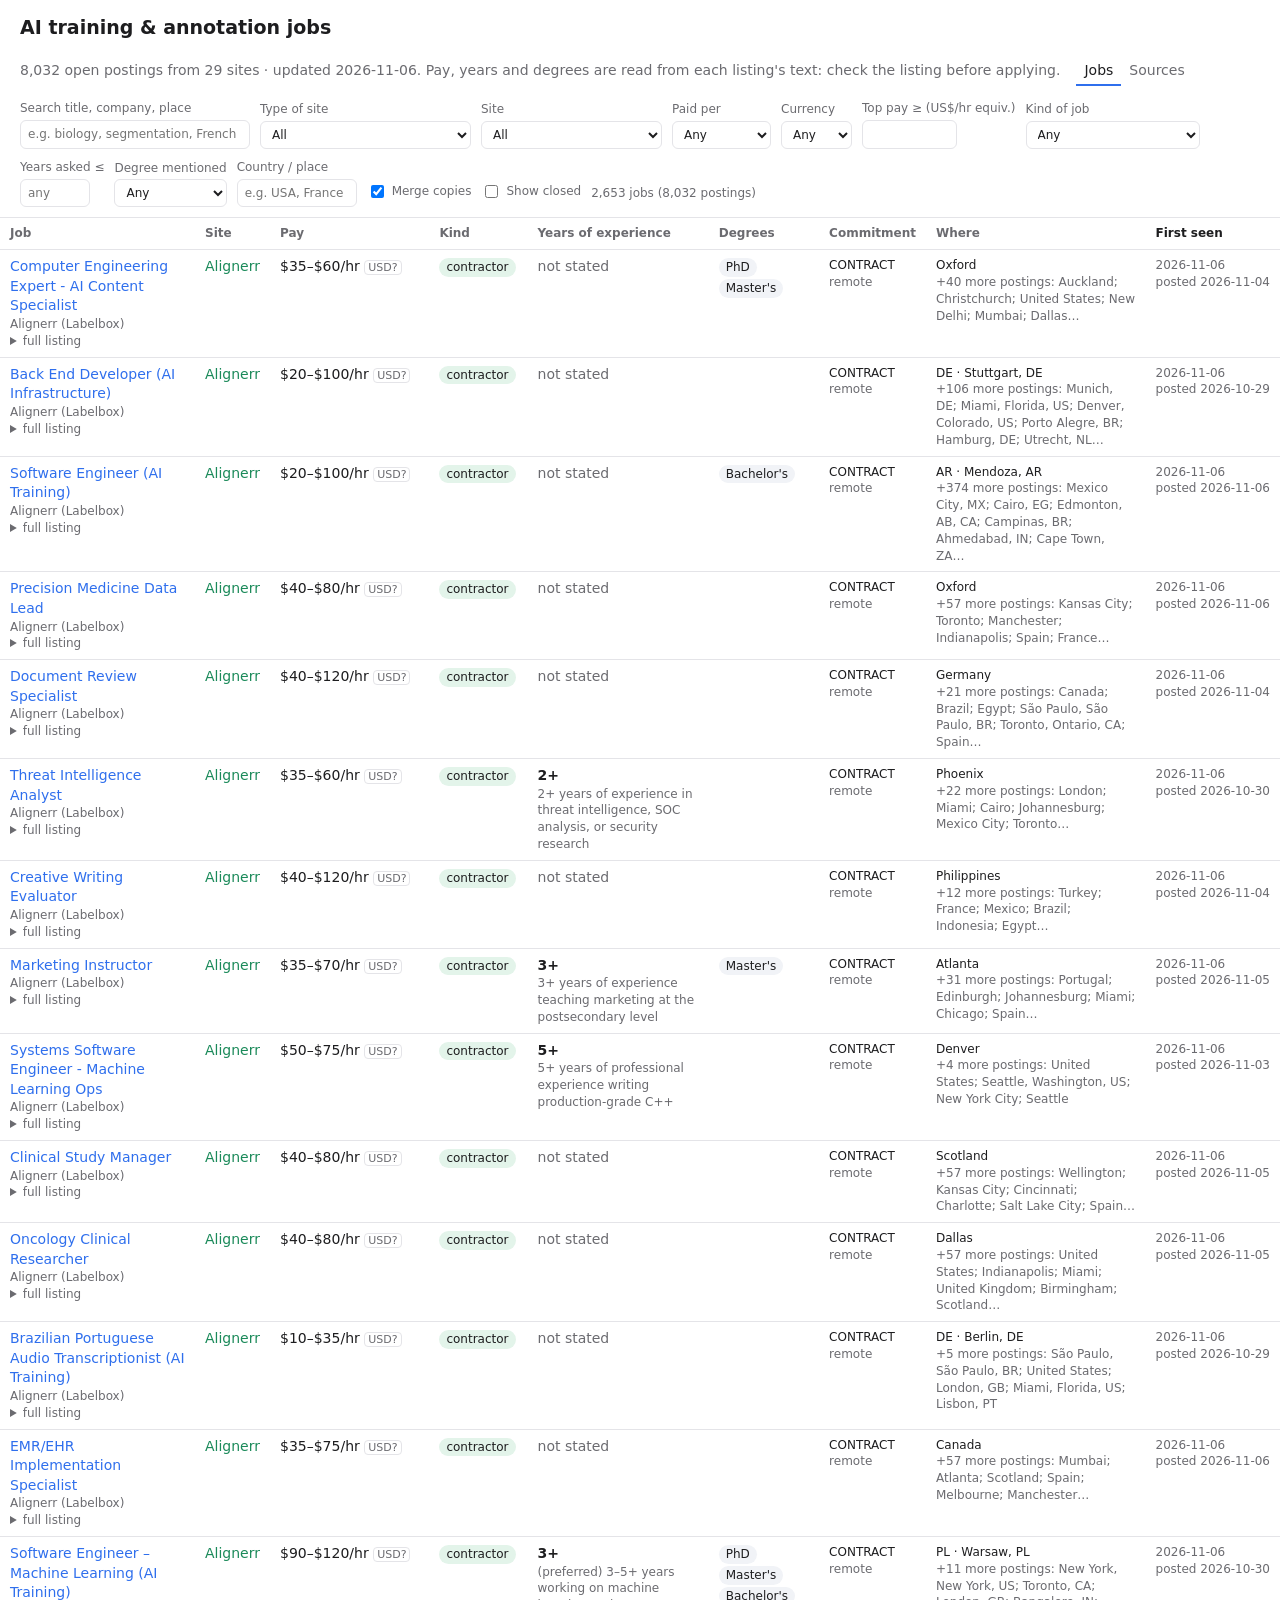
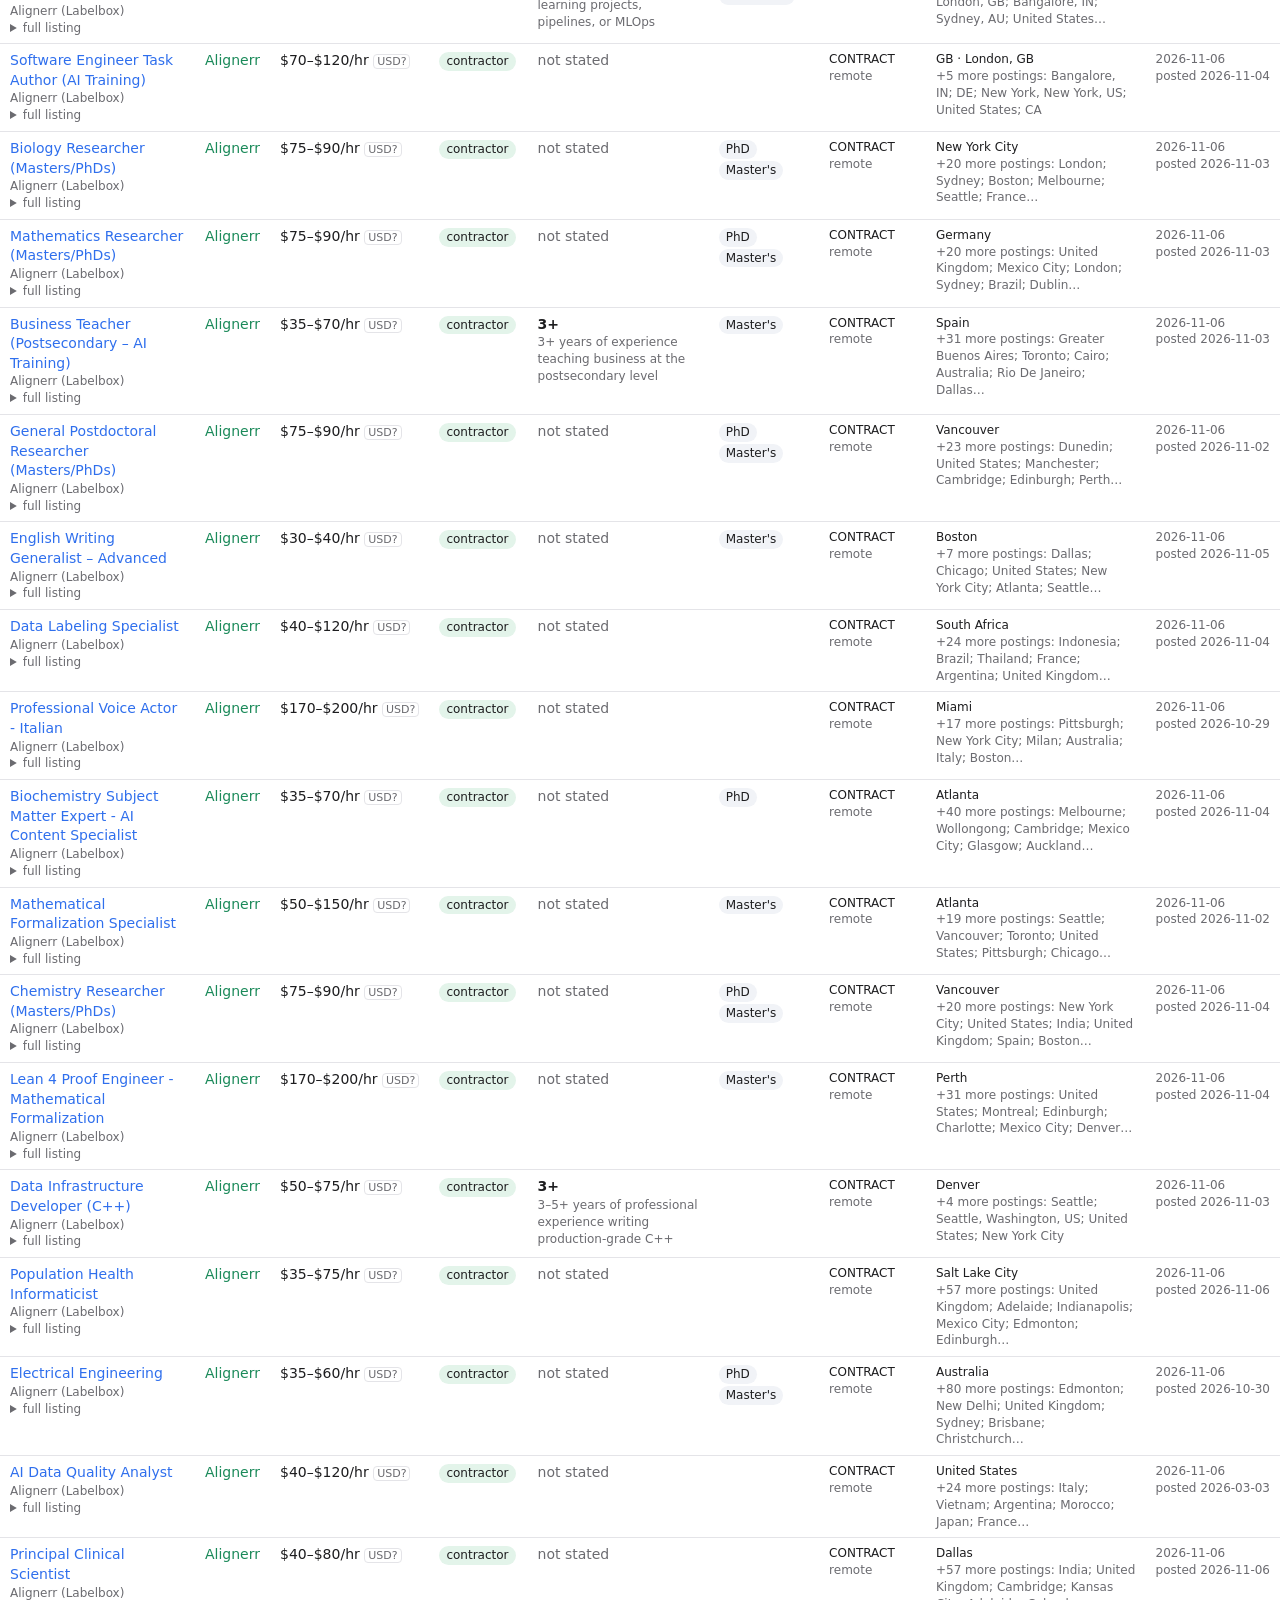
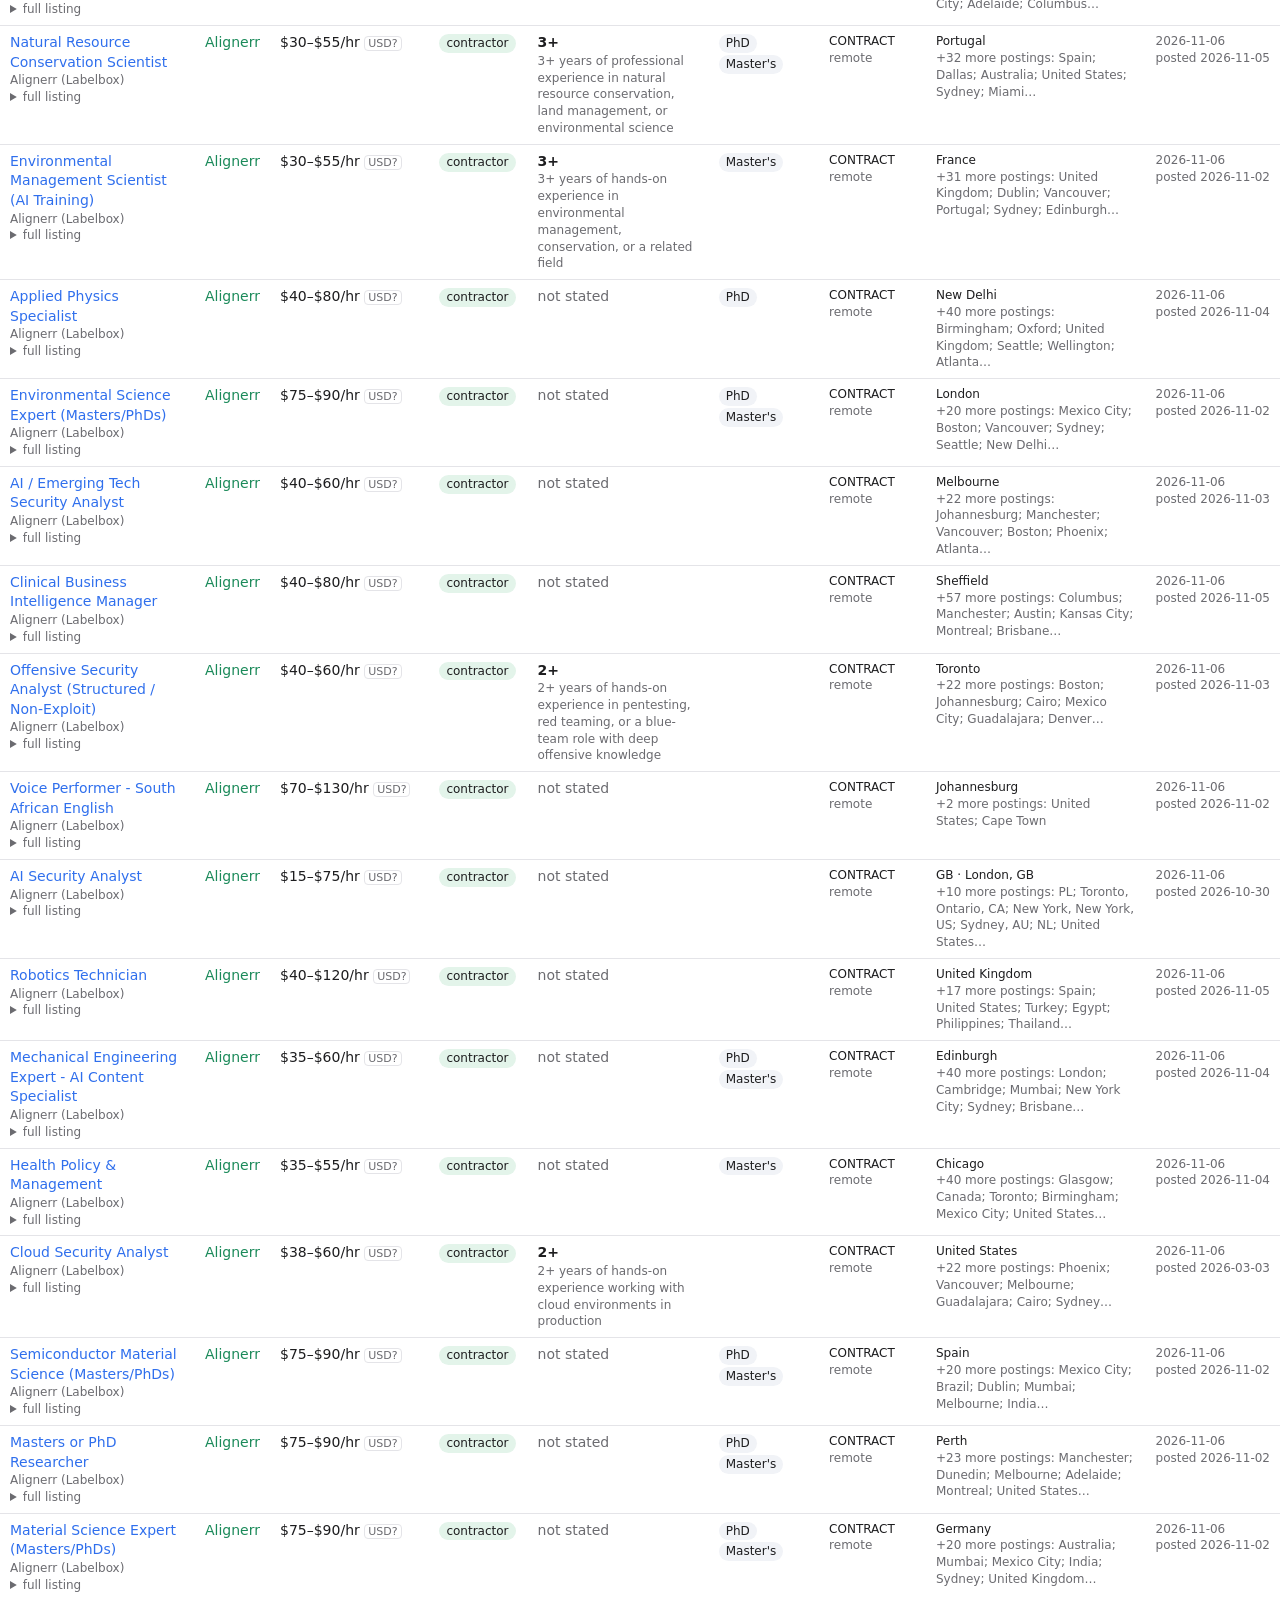
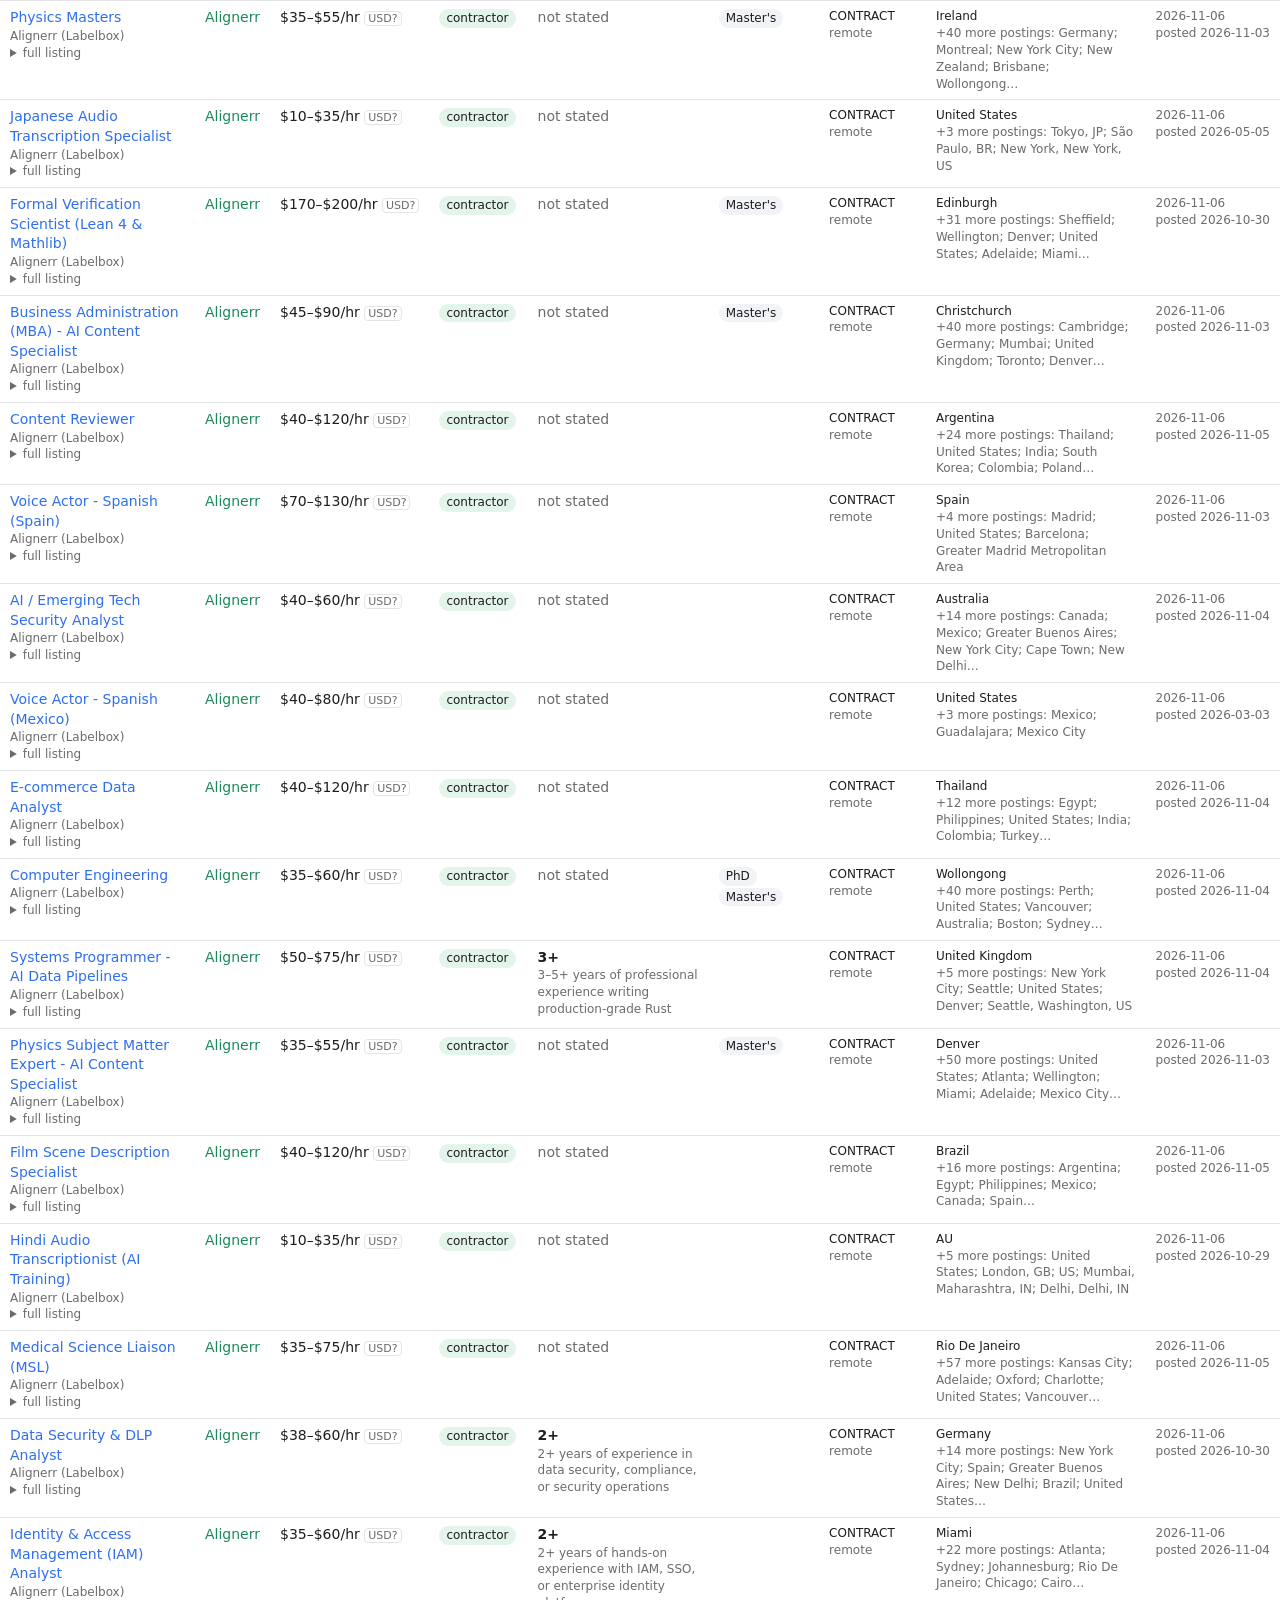
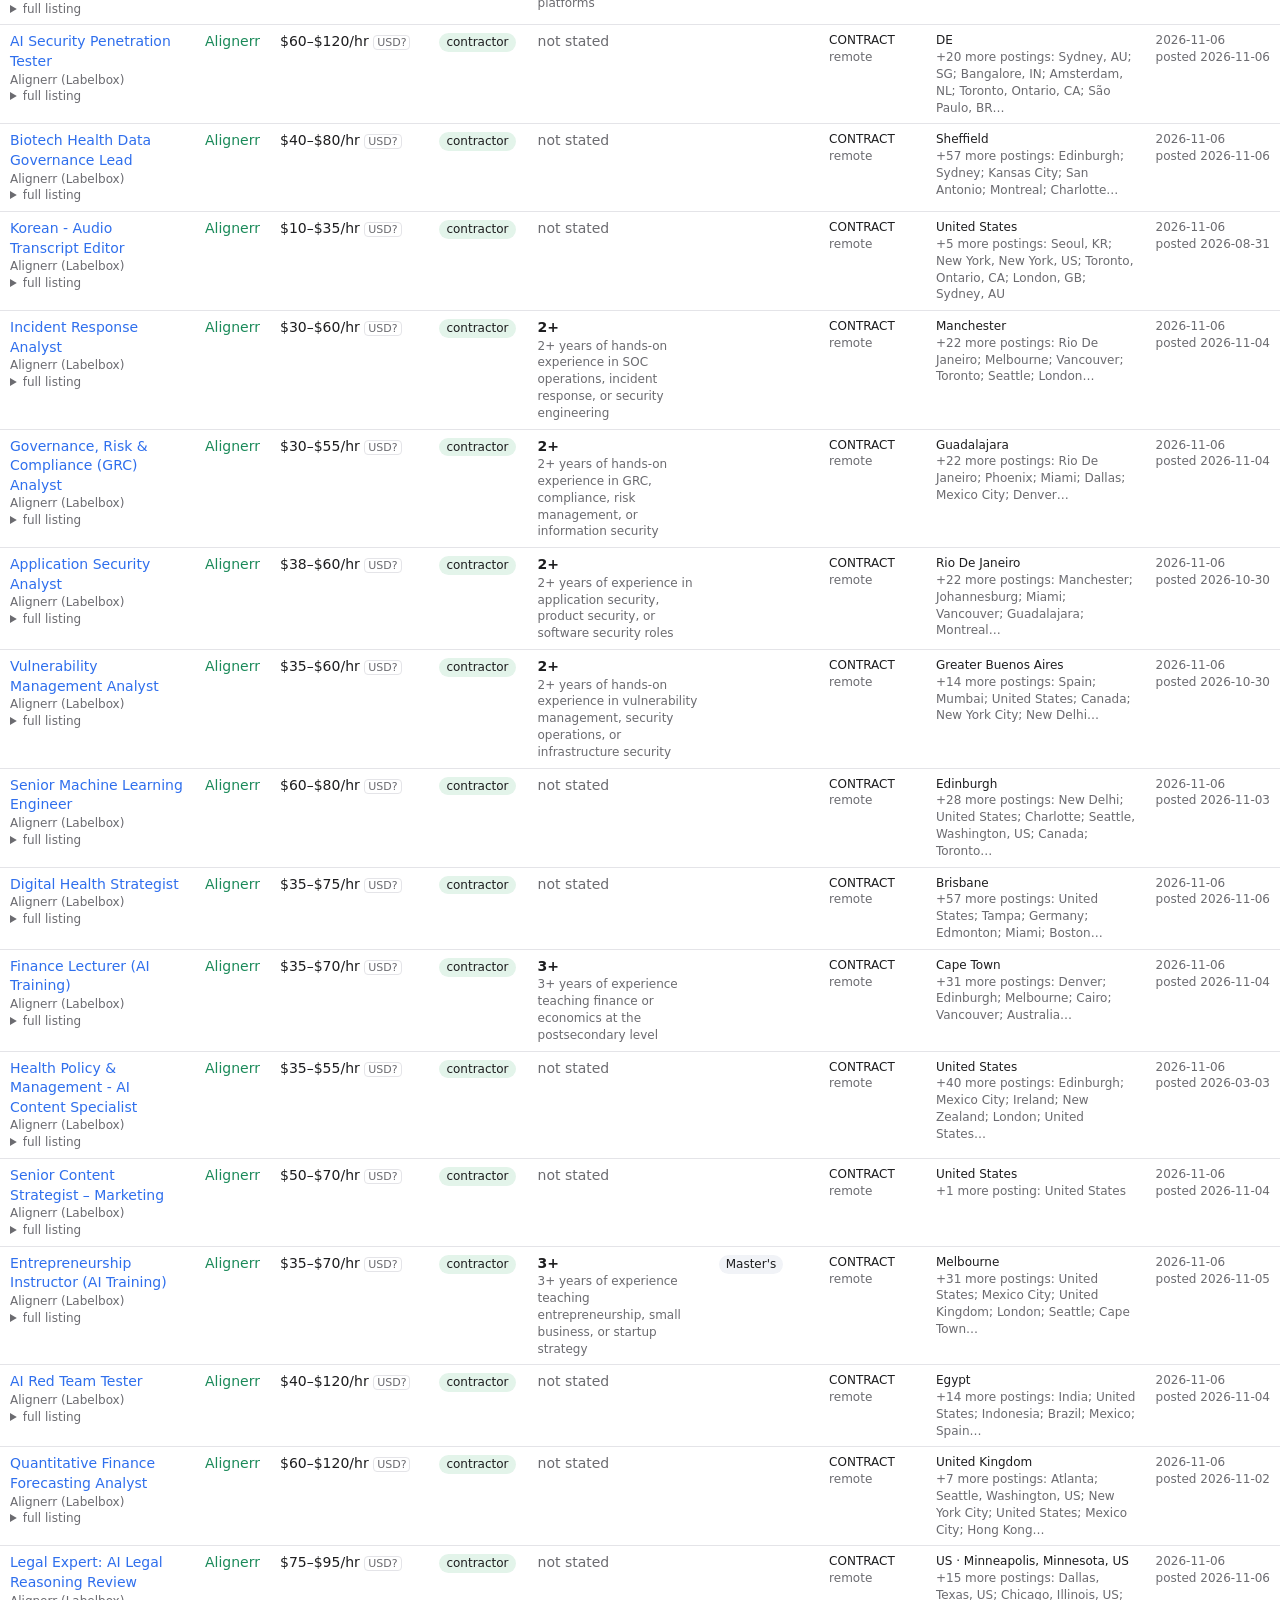
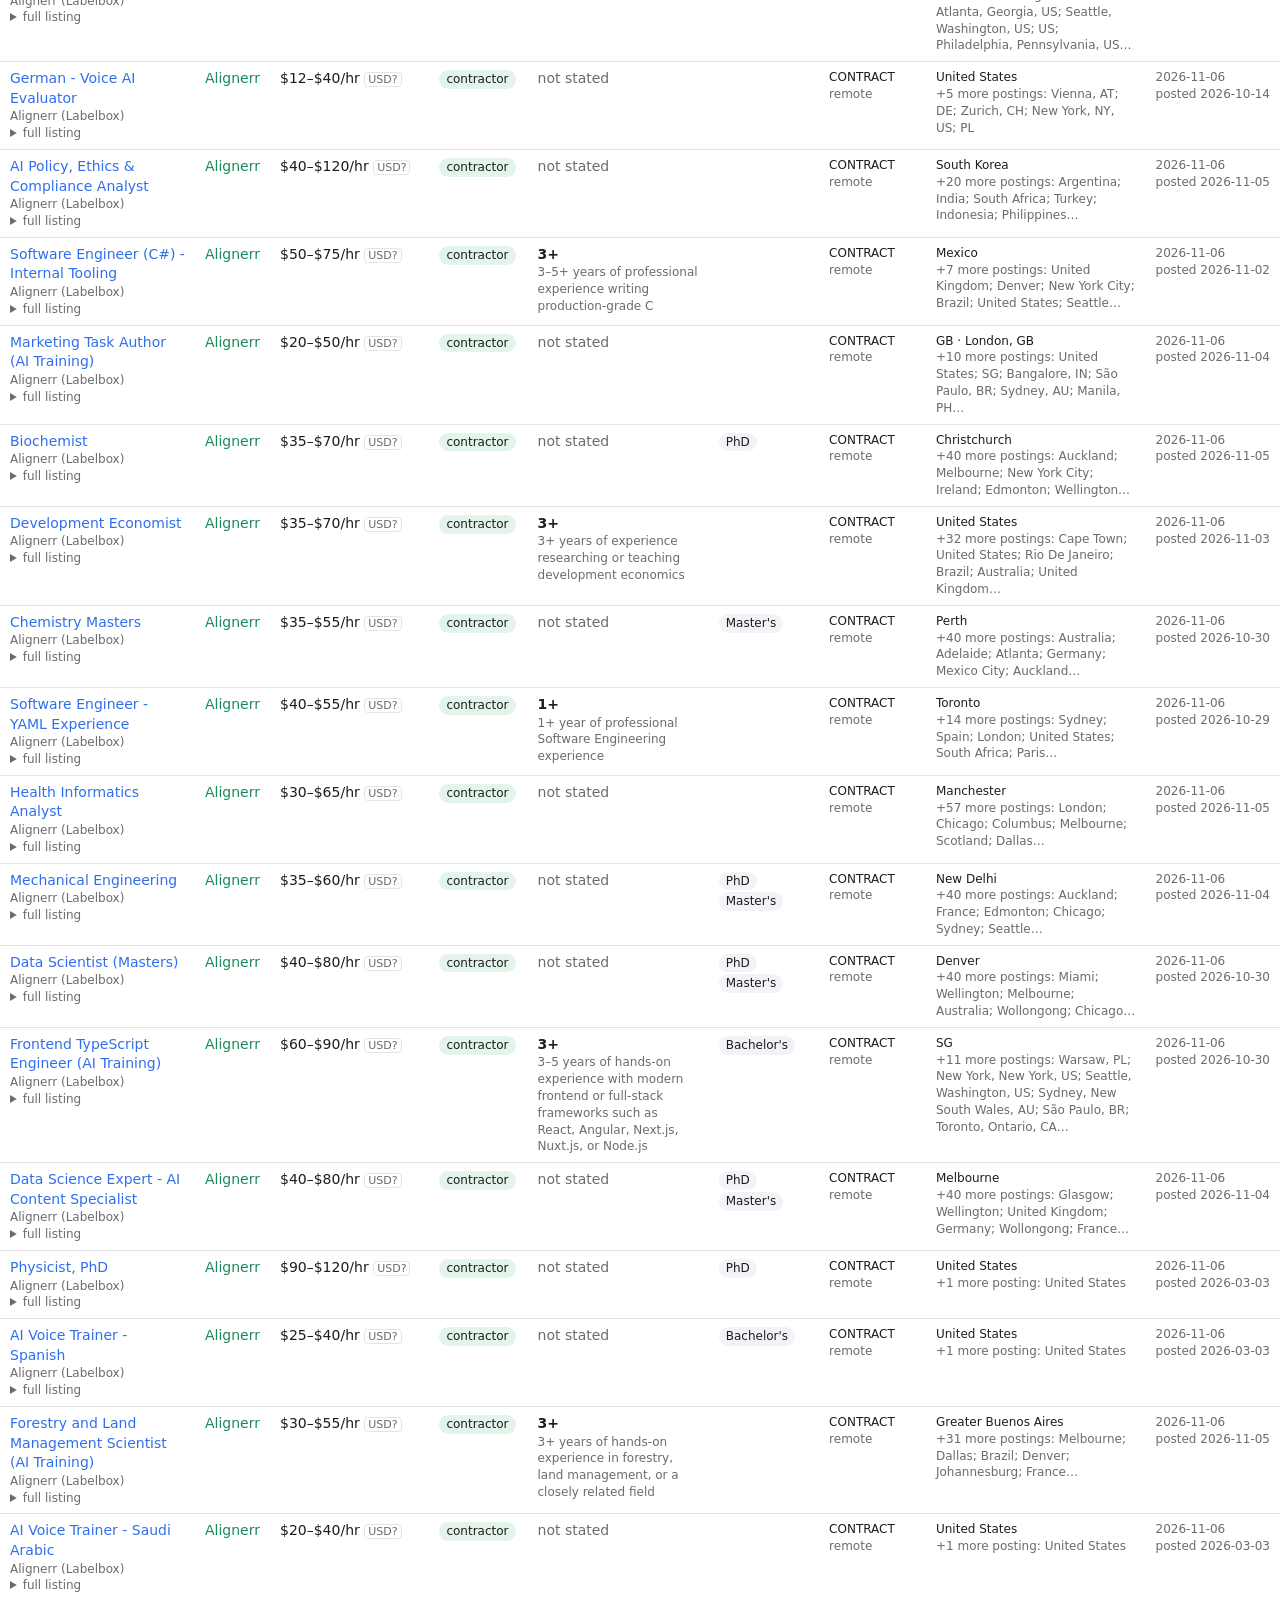
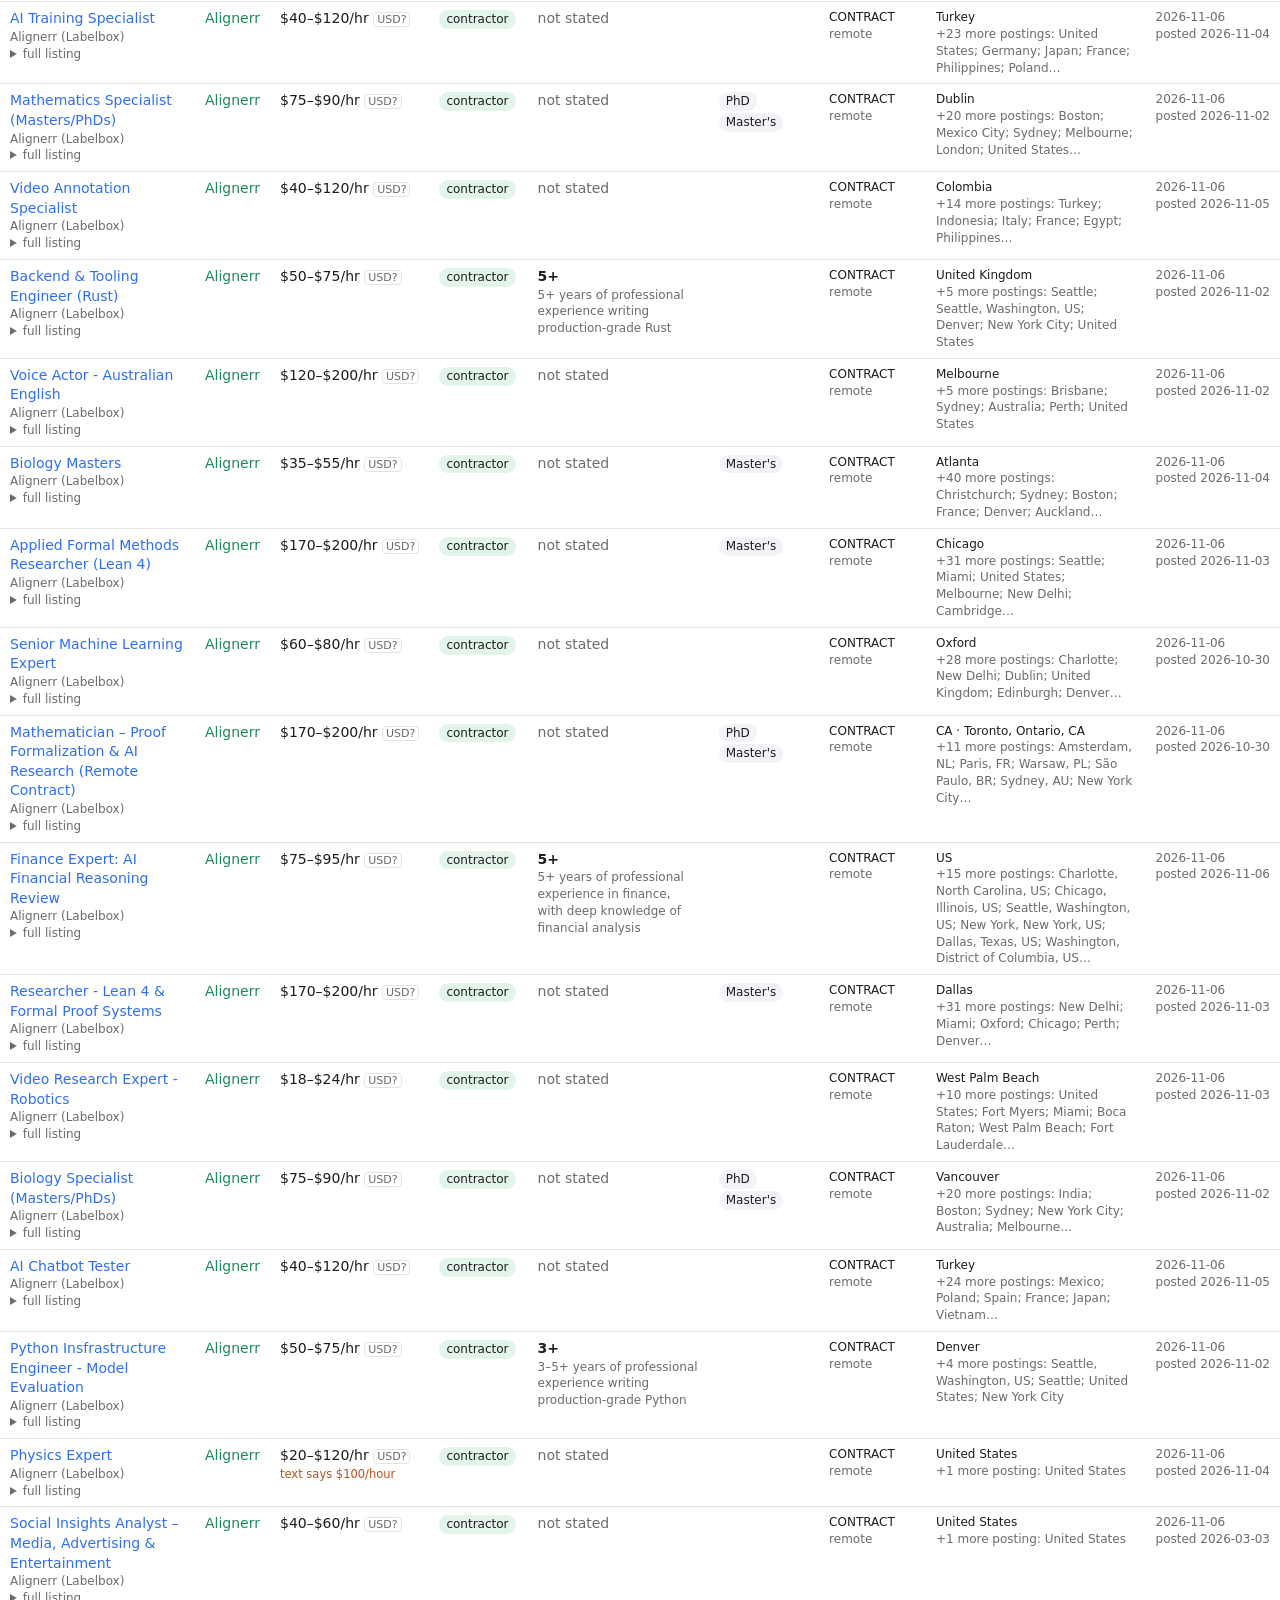
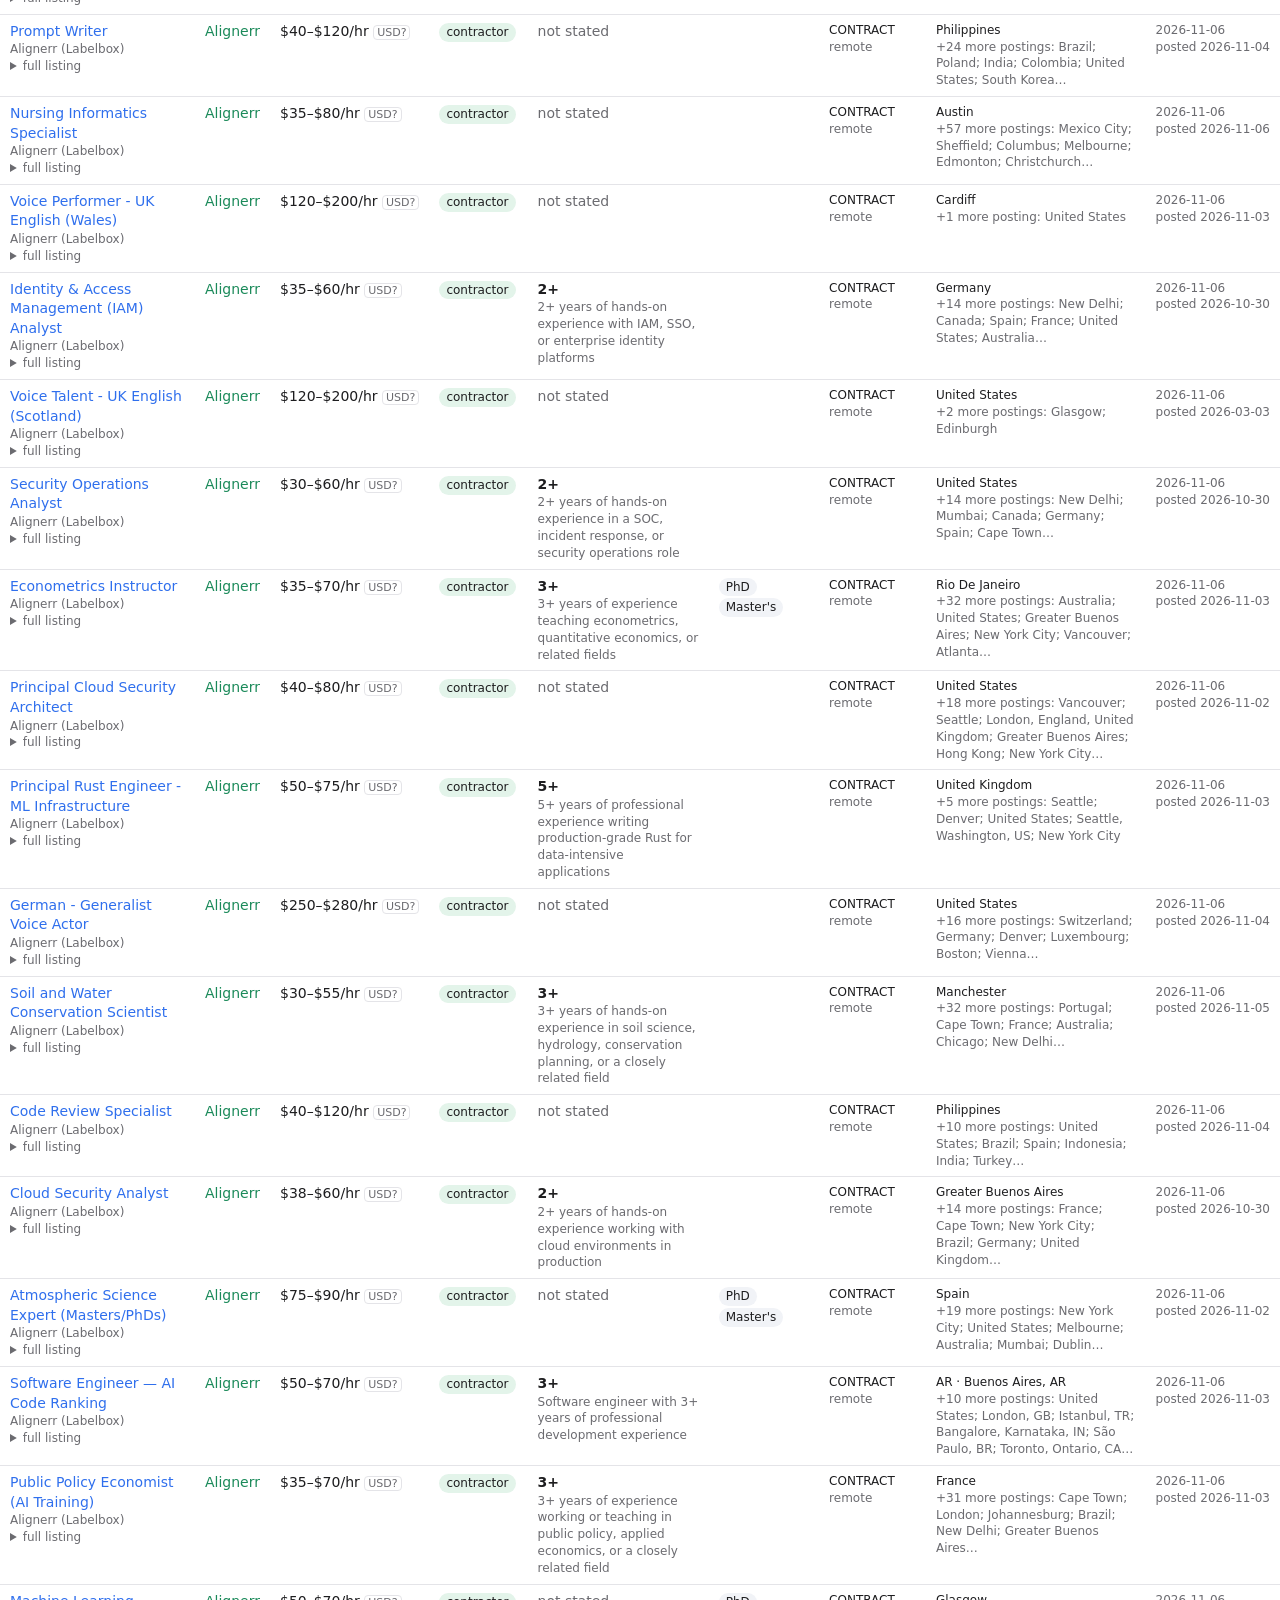
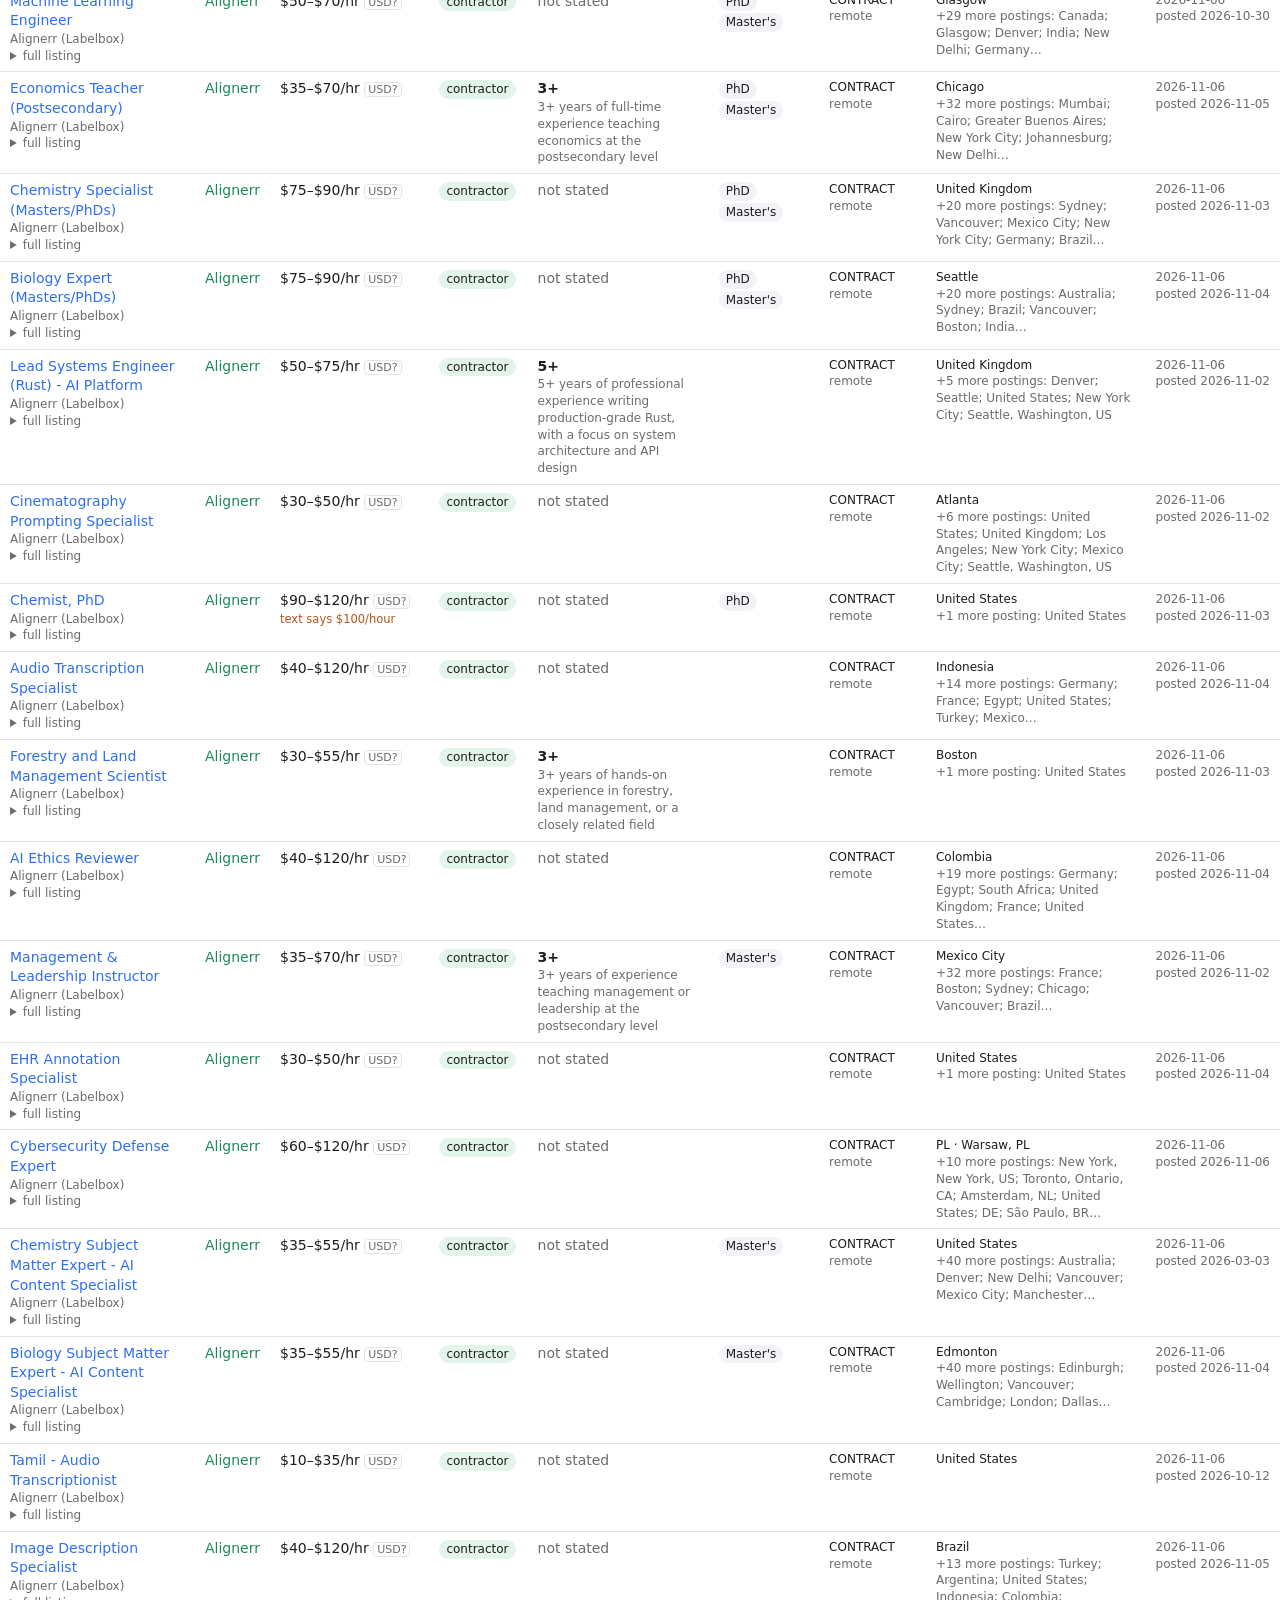
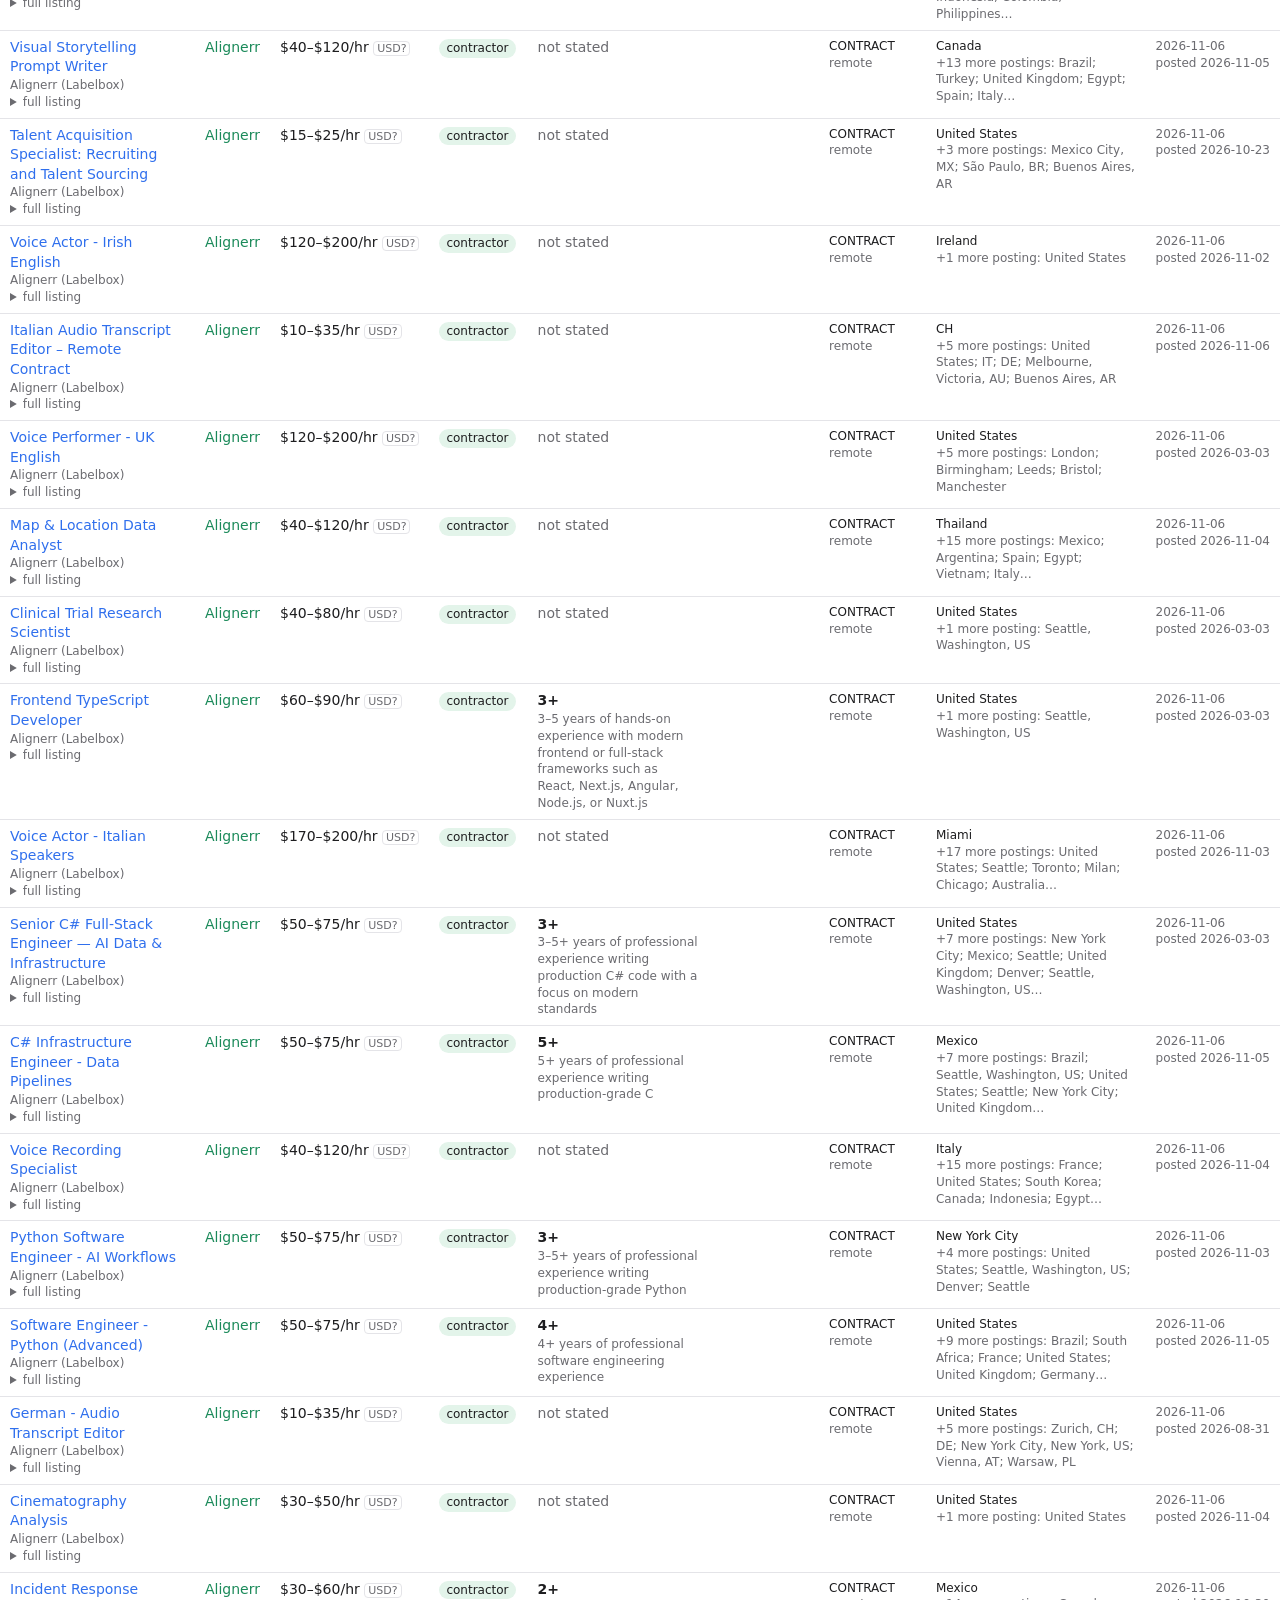
==== data/index.html @ 359f5d66 "Read pay ranges, currency and kind of job from listing text; re-read stored listings without fetchin" ====
<!doctype html>
<html lang="en"><head><meta charset="utf-8"><meta name="viewport" content="width=device-width,initial-scale=1">
<title>AI training &amp; annotation jobs</title>
<style>
:root{--bg:#fff;--fg:#1d1d1f;--mut:#6b6b70;--line:#e4e4e8;--acc:#2f6fed;--chip:#f1f3f7;--warn:#b5541b}
@media (prefers-color-scheme:dark){:root{--bg:#141416;--fg:#ececf0;--mut:#9a9aa3;--line:#2c2c31;--acc:#7aa2ff;--chip:#222227;--warn:#f0a070}}
*{box-sizing:border-box}body{margin:0;font:14px/1.4 system-ui,sans-serif;background:var(--bg);color:var(--fg)}
header{padding:14px 20px 6px;display:flex;gap:16px;align-items:baseline;flex-wrap:wrap}h1{font-size:19px;margin:0}.mut{color:var(--mut)}
nav button{font:inherit;border:0;background:none;color:var(--mut);padding:4px 8px;cursor:pointer;border-bottom:2px solid transparent}
nav button.on{color:var(--fg);border-color:var(--acc)}
.bar{display:flex;flex-wrap:wrap;gap:10px;padding:8px 20px 10px;border-bottom:1px solid var(--line);position:sticky;top:0;background:var(--bg);z-index:2;align-items:flex-end}
.bar label{display:flex;flex-direction:column;font-size:12px;color:var(--mut);gap:3px}
.bar label.ck{flex-direction:row;align-items:center;gap:5px;padding-bottom:6px}
input,select{font:inherit;padding:5px 7px;border:1px solid var(--line);border-radius:6px;background:var(--bg);color:var(--fg)}
#q{width:230px}table{border-collapse:collapse;width:100%}
th,td{padding:7px 10px;border-bottom:1px solid var(--line);text-align:left;vertical-align:top}
th{position:sticky;top:var(--barh,64px);background:var(--bg);cursor:pointer;user-select:none;font-size:12px;color:var(--mut);white-space:nowrap;z-index:1}
th.on{color:var(--fg)}td.num{white-space:nowrap;font-variant-numeric:tabular-nums}
a{color:var(--acc);text-decoration:none}a:hover{text-decoration:underline}
.chip{display:inline-block;background:var(--chip);border-radius:10px;padding:1px 7px;font-size:12px;margin:1px 2px 1px 0}
.k-marketplace{color:#1b8a5a}.k-vendor{color:#7a5cc0}.k-lab{color:#b5541b}.k-bigtech{color:#2f6fed}
.closed{opacity:.55}.closed .t::after{content:" (closed)";color:var(--warn);font-size:12px}
details summary{cursor:pointer;color:var(--mut);font-size:12px}
details pre{white-space:pre-wrap;font:12.5px/1.5 system-ui;max-height:420px;overflow:auto;background:var(--chip);padding:10px;border-radius:6px;max-width:760px}
.exp{font-size:12px;color:var(--mut);max-width:380px}.small{font-size:12px}
#more{margin:14px 20px;font:inherit;padding:6px 14px;border:1px solid var(--line);border-radius:6px;background:var(--chip);color:var(--fg);cursor:pointer}
#src td,#src th{font-size:13px}#src th{position:static}
.err{color:var(--warn);font-size:12px;max-width:420px;white-space:pre-wrap}
.cur{font-size:11px;color:var(--mut);border:1px solid var(--line);border-radius:4px;padding:0 3px}.cur.nonusd{color:var(--warn);border-color:var(--warn)}
.note{font-size:11.5px;color:var(--warn);max-width:220px;white-space:normal}
.ct-contractor{background:#e3f4ea}.ct-temporary{background:#fdf0dc}.ct-permanent{background:#e3ecfd}.ct-internship{background:#efe6fb}
@media (prefers-color-scheme:dark){.ct-contractor{background:#1e3a2a}.ct-temporary{background:#3d3020}.ct-permanent{background:#1f2c45}.ct-internship{background:#30254a}}
</style></head><body>
<header><h1>AI training &amp; annotation jobs</h1><span class="mut" id="sub"></span>
<nav><button id="tab-jobs" class="on">Jobs</button><button id="tab-src">Sources</button></nav></header>
<div id="jobs">
<div class="bar" id="bar">
 <label>Search title, company, place<input id="q" placeholder="e.g. biology, segmentation, French"></label>
 <label>Type of site<select id="kind"><option value="">All</option><option value="marketplace">Contributor platforms</option><option value="vendor">Data companies' own boards</option><option value="lab">AI labs &amp; AI companies</option><option value="bigtech">Big tech</option></select></label>
 <label>Site<select id="site"><option value="">All</option></select></label>
 <label>Paid per<select id="unit"><option value="">Any</option><option value="hour">Hour</option><option value="task">Task</option><option value="year">Year</option><option value="month">Month</option><option value="none">Not stated</option></select></label>
 <label>Currency<select id="cur"><option value="">Any</option><option>USD</option><option>CAD</option><option>EUR</option><option>GBP</option><option value="other">Other</option></select></label>
 <label>Top pay ≥ (US$/hr equiv.)<input id="minpay" type="number" min="0" step="5" style="width:95px"></label>
 <label>Kind of job<select id="ctype"><option value="">Any</option><option value="contractor">Contractor / freelance</option><option value="temporary">Temporary / fixed-term</option><option value="permanent">Permanent employee</option><option value="internship">Internship</option><option value="none">Not stated</option></select></label>
 <label>Years asked ≤<input id="maxyrs" type="number" min="0" style="width:70px" placeholder="any"></label>
 <label>Degree mentioned<select id="deg"><option value="">Any</option><option>PhD</option><option>MD/JD</option><option>Master's</option><option>Bachelor's</option><option>Associate's</option></select></label>
 <label>Country / place<input id="ctry" placeholder="e.g. USA, France" style="width:120px"></label>
 <label class="ck"><input type="checkbox" id="group" checked>Merge copies</label>
 <label class="ck"><input type="checkbox" id="closed">Show closed</label>
 <span id="count" class="mut small" style="padding-bottom:6px"></span>
</div>
<table><thead><tr>
 <th data-k="title">Job</th><th data-k="site">Site</th><th data-k="hourly">Pay</th><th data-k="contract_type">Kind</th>
 <th data-k="min_years_experience">Years of experience</th><th data-k="degrees">Degrees</th>
 <th data-k="commitment">Commitment</th><th data-k="countries">Where</th><th data-k="first_seen">First seen</th>
</tr></thead><tbody id="tb"></tbody></table>
<button id="more" hidden>Show more</button>
</div>
<div id="srcview" hidden style="padding:10px 20px">
 <p class="mut small">Where the listings come from. "Kept" counts postings that are annotation / AI-training work; on company boards
 the rest (engineers, sales...) are left out by their title. A source with an error kept its listings from its last good run.</p>
 <table id="src"><thead><tr><th>Source</th><th>Type</th><th>Site</th><th>Last run</th><th>Fetched</th><th>Kept</th><th>Stored</th><th>Problem</th></tr></thead><tbody></tbody></table>
</div>
<script>
const DATA = {"rows":[{"uid":"alignerr:0000e453-69bf-4f56-9dbd-feaafd42e266","site":"Alignerr","company":"Alignerr (Labelbox)","kind":"marketplace","title":"Computer Engineering Expert - AI Content Specialist","url":"https://www.alignerr.com/jobs/0000e453-69bf-4f56-9dbd-feaafd42e266","pay_min":35.0,"pay_max":60.0,"pay_currency":"USD","pay_unit":"hour","pay_text":"$35-60/hr","pay_source":"site field","pay_currency_source":"assumed: site shows $ with no currency code","pay_note":"","contract_type":"contractor","contract_evidence":"site field: CONTRACT","hours_per_week":null,"commitment":"","employment_type":"CONTRACT","arrangement":"remote","location":"Oxford","countries":"Oxford","degrees":"PhD, Master's","min_years_experience":null,"experience_text":"","department":"STEM","posted":"2026-11-04","first_seen":"2026-11-06","last_seen":"2026-11-06","active":true,"group":"alignerr:1903daf3-1e4c-44fe-b7e3-ceb0bfed4430","relevant_why":"contributor marketplace","source":"alignerr","snippet":"# Computer Engineering Expert - AI Content Specialist\n\n* Location: Remote\n\n## About the job\n\nAt Alignerr, we partner with the world’s leading AI research teams and labs to build and train cutting-edge AI models.\n\nYou’ll challenge advanced language models on topics like computer architecture and hardware design, embedded systems and IoT, networking and distributed systems, hardware security, and systems software and operating systems—documenting every failure mode so we can harden model reasoning.\n\n**Organization**: Alignerr  \n**Position**: Computer Engineering Expert - AI Content Specialist\n**"},{"uid":"alignerr:000c0de4-2a08-4e35-9253-3f1e8e9e2abe","site":"Alignerr","company":"Alignerr (Labelbox)","kind":"marketplace","title":"Back End Developer (AI Infrastructure)","url":"https://www.alignerr.com/jobs/000c0de4-2a08-4e35-9253-3f1e8e9e2abe","pay_min":20.0,"pay_max":100.0,"pay_currency":"USD","pay_unit":"hour","pay_text":"$20-100/hr","pay_source":"site field","pay_currency_source":"assumed: site shows $ with no currency code","pay_note":"","contract_type":"contractor","contract_evidence":"site field: CONTRACT","hours_per_week":null,"commitment":"","employment_type":"CONTRACT","arrangement":"remote","location":"Stuttgart, DE","countries":"DE","degrees":"","min_years_experience":null,"experience_text":"","department":"CODING","posted":"2026-10-29","first_seen":"2026-11-06","last_seen":"2026-11-06","active":true,"group":"alignerr:acc4436f-4d19-483e-839d-3034a4dfea9d","relevant_why":"contributor marketplace","source":"alignerr","snippet":"# Back End Developer (AI Infrastructure)\n\n## About the Role\n\nWhat if the code you write could directly power the AI systems shaping how millions of people interact with technology? We're looking for Back End Developers in Stuttgart to design, build, and optimize the server-side systems and APIs that drive cutting-edge AI products — from data pipelines and model-serving infrastructure to scalable microservices that handle real-world traffic at scale.\n\nThis is a fully remote, flexible contract role. Whether you're a seasoned engineer looking for meaningful project work or a strong developer read"},{"uid":"alignerr:000c15e4-b9d7-48ea-83f0-f3b88b1f586b","site":"Alignerr","company":"Alignerr (Labelbox)","kind":"marketplace","title":"Software Engineer (AI Training)","url":"https://www.alignerr.com/jobs/000c15e4-b9d7-48ea-83f0-f3b88b1f586b","pay_min":20.0,"pay_max":100.0,"pay_currency":"USD","pay_unit":"hour","pay_text":"$20-100/hr","pay_source":"site field","pay_currency_source":"assumed: site shows $ with no currency code","pay_note":"","contract_type":"contractor","contract_evidence":"site field: CONTRACT","hours_per_week":null,"commitment":"","employment_type":"CONTRACT","arrangement":"remote","location":"Mendoza, AR","countries":"AR","degrees":"Bachelor's","min_years_experience":null,"experience_text":"","department":"CODING","posted":"2026-11-06","first_seen":"2026-11-06","last_seen":"2026-11-06","active":true,"group":"alignerr:f2f74ffd-fbcd-44c9-807c-e205a3b589ed","relevant_why":"contributor marketplace","source":"alignerr","snippet":"# Software Engineer (AI Training)\n\n## About the Role\n\nWhat if the code you write could directly shape how the next generation of AI understands and generates software? We're looking for Software Engineers in Mendoza to build, evaluate, and improve AI-generated code — helping train AI systems to think like real developers.\n\nYou'll write solutions, review AI outputs, and provide the expert-level feedback that makes AI coding assistants smarter, safer, and more reliable. This is hands-on engineering work at the frontier of AI development — not theoretical, not bureaucratic, and not boring.\n\nThis "},{"uid":"alignerr:000e165e-66f2-441d-bdc3-dfce8c2979b6","site":"Alignerr","company":"Alignerr (Labelbox)","kind":"marketplace","title":"Precision Medicine Data Lead","url":"https://www.alignerr.com/jobs/000e165e-66f2-441d-bdc3-dfce8c2979b6","pay_min":40.0,"pay_max":80.0,"pay_currency":"USD","pay_unit":"hour","pay_text":"$40-80/hr","pay_source":"site field","pay_currency_source":"assumed: site shows $ with no currency code","pay_note":"","contract_type":"contractor","contract_evidence":"site field: CONTRACT","hours_per_week":null,"commitment":"","employment_type":"CONTRACT","arrangement":"remote","location":"Oxford","countries":"Oxford","degrees":"","min_years_experience":null,"experience_text":"","department":"STEM","posted":"2026-11-06","first_seen":"2026-11-06","last_seen":"2026-11-06","active":true,"group":"alignerr:65b70e9d-d4ea-441e-9ed9-3c617a04a9d1","relevant_why":"contributor marketplace","source":"alignerr","snippet":"# Precision Medicine Data Lead (AI Training)\n\n## About the Role\n\nWhat if your expertise in genomics and clinical data could directly shape how AI understands and advances personalized medicine? We're looking for a Precision Medicine Data Lead to guide the integration of complex healthcare datasets into meaningful insights — helping train the next generation of AI models that will influence clinical decision-making and medical research at scale.\n\nThis is a fully remote, flexible contract role built for experienced professionals in healthcare data, genomics, or life sciences who want to apply th"},{"uid":"alignerr:001300f4-7eff-4193-8d0a-1dfaa3591510","site":"Alignerr","company":"Alignerr (Labelbox)","kind":"marketplace","title":"Document Review Specialist","url":"https://www.alignerr.com/jobs/001300f4-7eff-4193-8d0a-1dfaa3591510","pay_min":40.0,"pay_max":120.0,"pay_currency":"USD","pay_unit":"hour","pay_text":"$40-120/hr","pay_source":"site field","pay_currency_source":"assumed: site shows $ with no currency code","pay_note":"","contract_type":"contractor","contract_evidence":"site field: CONTRACT","hours_per_week":null,"commitment":"","employment_type":"CONTRACT","arrangement":"remote","location":"Germany","countries":"Germany","degrees":"","min_years_experience":null,"experience_text":"","department":"GENERAL","posted":"2026-11-04","first_seen":"2026-11-06","last_seen":"2026-11-06","active":true,"group":"alignerr:bfc76150-2ff3-4402-8b67-4050356af865","relevant_why":"contributor marketplace","source":"alignerr","snippet":"# Document Review Specialist (AI Training)\n\n## About the Role\n\nWhat if your sharp eye for detail and strong reading skills could directly influence how AI systems understand the written world? We're looking for Document Review Specialists to read, annotate, and classify a wide range of documents — helping train AI to better interpret structured and unstructured text across industries and topics.\n\nThis is a fully remote, flexible contract role open to anyone with strong comprehension skills and a systematic approach to their work. No legal, administrative, or document management experience requ"},{"uid":"alignerr:001c3ac8-64cb-4566-a084-2e6f87230191","site":"Alignerr","company":"Alignerr (Labelbox)","kind":"marketplace","title":"Threat Intelligence Analyst","url":"https://www.alignerr.com/jobs/001c3ac8-64cb-4566-a084-2e6f87230191","pay_min":35.0,"pay_max":60.0,"pay_currency":"USD","pay_unit":"hour","pay_text":"$35-60/hr","pay_source":"site field","pay_currency_source":"assumed: site shows $ with no currency code","pay_note":"","contract_type":"contractor","contract_evidence":"site field: CONTRACT","hours_per_week":null,"commitment":"","employment_type":"CONTRACT","arrangement":"remote","location":"Phoenix","countries":"Phoenix","degrees":"","min_years_experience":2,"experience_text":"2+ years of experience in threat intelligence, SOC analysis, or security research","department":"CODING","posted":"2026-10-30","first_seen":"2026-11-06","last_seen":"2026-11-06","active":true,"group":"alignerr:d4ad7dff-78b7-439d-b9a9-818f8f58542c","relevant_why":"contributor marketplace","source":"alignerr","snippet":"# Threat Intelligence Analyst (AI Training)\n\n## About the Role\n\nWe partner with the world's leading AI research labs to build smarter, more capable AI systems. Right now, we're looking for experienced threat intelligence professionals to bring real-world expertise to frontier AI development.\n\nYour knowledge of adversaries, campaigns, TTPs, and CTI workflows will directly shape how AI understands and reasons about cybersecurity threats. This is a rare opportunity to put your security expertise to work at the cutting edge of AI — on your own schedule, from anywhere.\n\n- **Organization**: Alignerr"},{"uid":"alignerr:00209d0c-e3cf-4477-a44f-827ac65598f6","site":"Alignerr","company":"Alignerr (Labelbox)","kind":"marketplace","title":"Ingeniero de Software (Entrenamiento de IA)","url":"https://www.alignerr.com/jobs/00209d0c-e3cf-4477-a44f-827ac65598f6","pay_min":20.0,"pay_max":100.0,"pay_currency":"USD","pay_unit":"hour","pay_text":"$20-100/hr","pay_source":"site field","pay_currency_source":"assumed: site shows $ with no currency code","pay_note":"","contract_type":"contractor","contract_evidence":"site field: CONTRACT","hours_per_week":null,"commitment":"","employment_type":"CONTRACT","arrangement":"remote","location":"Mexico City, MX","countries":"MX","degrees":"","min_years_experience":null,"experience_text":"","department":"CODING","posted":"2026-11-06","first_seen":"2026-11-06","last_seen":"2026-11-06","active":true,"group":"alignerr:f2f74ffd-fbcd-44c9-807c-e205a3b589ed","relevant_why":"contributor marketplace","source":"alignerr","snippet":"# Ingeniero de Software (Entrenamiento de IA)\n\n## Sobre el Rol\n\n¿Y si el código que escribes pudiera dar forma directamente a cómo la próxima generación de IA entiende y genera software? Buscamos Ingenieros de Software en Ciudad de México para construir, evaluar y mejorar código generado por IA — ayudando a entrenar sistemas de inteligencia artificial para que piensen como desarrolladores reales.\n\nEscribirás soluciones, revisarás outputs de IA y proporcionarás el feedback experto que hace que los asistentes de codificación de IA sean más inteligentes, seguros y confiables. Este es un trabajo d"},{"uid":"alignerr:0025927f-40cd-4337-9c4c-7f3c372b691e","site":"Alignerr","company":"Alignerr (Labelbox)","kind":"marketplace","title":"Creative Writing Evaluator","url":"https://www.alignerr.com/jobs/0025927f-40cd-4337-9c4c-7f3c372b691e","pay_min":40.0,"pay_max":120.0,"pay_currency":"USD","pay_unit":"hour","pay_text":"$40-120/hr","pay_source":"site field","pay_currency_source":"assumed: site shows $ with no currency code","pay_note":"","contract_type":"contractor","contract_evidence":"site field: CONTRACT","hours_per_week":null,"commitment":"","employment_type":"CONTRACT","arrangement":"remote","location":"Philippines","countries":"Philippines","degrees":"","min_years_experience":null,"experience_text":"","department":"GENERAL","posted":"2026-11-04","first_seen":"2026-11-06","last_seen":"2026-11-06","active":true,"group":"alignerr:7afc786e-15a6-4792-a832-1f7b2b39195f","relevant_why":"contributor marketplace","source":"alignerr","snippet":"# Creative Writing Evaluator (AI Training)\n\n## About the Role\n\nWhat if your passion for great storytelling could directly shape how AI writes? We're looking for Creative Writing Evaluators to read, assess, and provide feedback on AI-generated fiction, essays, poetry, and more — helping AI systems produce writing that feels genuinely human, compelling, and original.\n\nThis is a fully remote, flexible contract role ideal for avid readers, aspiring writers, English graduates, and anyone with a sharp literary eye. No published writing credits or formal credentials required — just a genuine love of "},{"uid":"alignerr:002f4db5-30d8-4762-b4b3-a5ae77daf15d","site":"Alignerr","company":"Alignerr (Labelbox)","kind":"marketplace","title":"Marketing Instructor","url":"https://www.alignerr.com/jobs/002f4db5-30d8-4762-b4b3-a5ae77daf15d","pay_min":35.0,"pay_max":70.0,"pay_currency":"USD","pay_unit":"hour","pay_text":"$35-70/hr","pay_source":"site field","pay_currency_source":"assumed: site shows $ with no currency code","pay_note":"","contract_type":"contractor","contract_evidence":"site field: CONTRACT","hours_per_week":null,"commitment":"","employment_type":"CONTRACT","arrangement":"remote","location":"Atlanta","countries":"Atlanta","degrees":"Master's","min_years_experience":3,"experience_text":"3+ years of experience teaching marketing at the postsecondary level","department":"STEM","posted":"2026-11-05","first_seen":"2026-11-06","last_seen":"2026-11-06","active":true,"group":"alignerr:46912349-0e11-4cc4-b938-14215a8bb4b4","relevant_why":"contributor marketplace","source":"alignerr","snippet":"# Marketing Instructor (AI Training)\n\n## About the Role\n\nWhat if your marketing knowledge could help shape how the next generation of AI understands branding, consumer behavior, and go-to-market strategy? We're looking for experienced marketing educators to evaluate and improve AI-generated content — ensuring it reflects real-world accuracy, strategic depth, and classroom-tested clarity.\n\nThis is a fully remote, flexible contract role powered by Alignerr and Labelbox, two of the leading names in AI data development.\n\n- **Organization**: Alignerr (Powered by Labelbox)\n- **Type**: Hourly / Task-"},{"uid":"alignerr:00453d1f-a359-434d-ae7a-e6ca3d19a3cf","site":"Alignerr","company":"Alignerr (Labelbox)","kind":"marketplace","title":"Systems Software Engineer - Machine Learning Ops","url":"https://www.alignerr.com/jobs/00453d1f-a359-434d-ae7a-e6ca3d19a3cf","pay_min":50.0,"pay_max":75.0,"pay_currency":"USD","pay_unit":"hour","pay_text":"$50-75/hr","pay_source":"site field","pay_currency_source":"assumed: site shows $ with no currency code","pay_note":"","contract_type":"contractor","contract_evidence":"site field: CONTRACT","hours_per_week":null,"commitment":"","employment_type":"CONTRACT","arrangement":"remote","location":"Denver","countries":"Denver","degrees":"","min_years_experience":5,"experience_text":"5+ years of professional experience writing production-grade C++","department":"CODING","posted":"2026-11-03","first_seen":"2026-11-06","last_seen":"2026-11-06","active":true,"group":"alignerr:60ab4744-d4d1-4127-9537-2c21e3428d8f","relevant_why":"contributor marketplace","source":"alignerr","snippet":"# Systems Software Engineer — Machine Learning Ops\n\n## About the Role\n\nWhat if your C++ expertise could directly shape the infrastructure powering the world's most advanced AI systems? We're looking for senior systems engineers to build and optimize the data pipelines, annotation tooling, and evaluation infrastructure that leading AI labs depend on to train and ship next-generation models.\n\nThis is a fully remote, flexible contract role for engineers who care about performance, reliability, and working on systems that genuinely matter. You'll be embedded in real production workflows alongside "},{"uid":"alignerr:004e8858-f581-4272-8bb4-6fe42092c4e3","site":"Alignerr","company":"Alignerr (Labelbox)","kind":"marketplace","title":"Clinical Study Manager","url":"https://www.alignerr.com/jobs/004e8858-f581-4272-8bb4-6fe42092c4e3","pay_min":40.0,"pay_max":80.0,"pay_currency":"USD","pay_unit":"hour","pay_text":"$40-80/hr","pay_source":"site field","pay_currency_source":"assumed: site shows $ with no currency code","pay_note":"","contract_type":"contractor","contract_evidence":"site field: CONTRACT","hours_per_week":null,"commitment":"","employment_type":"CONTRACT","arrangement":"remote","location":"Scotland","countries":"Scotland","degrees":"","min_years_experience":null,"experience_text":"","department":"STEM","posted":"2026-11-05","first_seen":"2026-11-06","last_seen":"2026-11-06","active":true,"group":"alignerr:a83bdd01-34ef-4276-b7c2-0dc3c6945ace","relevant_why":"contributor marketplace","source":"alignerr","snippet":"# Clinical Study Manager (AI Training)\n\n## About the Role\n\nWhat if your clinical trial expertise could directly shape how AI understands and reasons about healthcare research? We're looking for experienced Clinical Study Managers to oversee the operational execution of clinical trials — and in doing so, contribute to some of the most advanced AI models being built today.\n\nThis is a fully remote, flexible contract role designed for seasoned clinical operations professionals who know how to keep complex, multi-vendor studies on track. You'll bring your project management expertise to bear on rea"},{"uid":"alignerr:00536f41-76cc-4b51-9e56-f83a50ca23e5","site":"Alignerr","company":"Alignerr (Labelbox)","kind":"marketplace","title":"Oncology Clinical Researcher","url":"https://www.alignerr.com/jobs/00536f41-76cc-4b51-9e56-f83a50ca23e5","pay_min":40.0,"pay_max":80.0,"pay_currency":"USD","pay_unit":"hour","pay_text":"$40-80/hr","pay_source":"site field","pay_currency_source":"assumed: site shows $ with no currency code","pay_note":"","contract_type":"contractor","contract_evidence":"site field: CONTRACT","hours_per_week":null,"commitment":"","employment_type":"CONTRACT","arrangement":"remote","location":"Dallas","countries":"Dallas","degrees":"","min_years_experience":null,"experience_text":"","department":"STEM","posted":"2026-11-05","first_seen":"2026-11-06","last_seen":"2026-11-06","active":true,"group":"alignerr:856c64bc-fc17-4e79-93e7-2cf4bc986704","relevant_why":"contributor marketplace","source":"alignerr","snippet":"# Oncology Clinical Researcher (AI Training)\n\n## About the Role\n\nWhat if your deep expertise in cancer clinical trials could directly shape how AI understands and reasons about oncology — influencing the tools that researchers, clinicians, and drug developers rely on worldwide?\n\nWe're looking for experienced Oncology Clinical Researchers to bring real-world scientific rigor into cutting-edge AI development. You'll evaluate and improve AI-generated oncology content, ensuring the models powering tomorrow's cancer research are grounded in accurate, clinically valid, and regulatory-aligned science"},{"uid":"alignerr:0060423d-eca1-4321-a802-93fb04195a46","site":"Alignerr","company":"Alignerr (Labelbox)","kind":"marketplace","title":"Brazilian Portuguese Audio Transcriptionist (AI Training)","url":"https://www.alignerr.com/jobs/0060423d-eca1-4321-a802-93fb04195a46","pay_min":10.0,"pay_max":35.0,"pay_currency":"USD","pay_unit":"hour","pay_text":"$10-35/hr","pay_source":"site field","pay_currency_source":"assumed: site shows $ with no currency code","pay_note":"","contract_type":"contractor","contract_evidence":"site field: CONTRACT","hours_per_week":null,"commitment":"","employment_type":"CONTRACT","arrangement":"remote","location":"Berlin, DE","countries":"DE","degrees":"","min_years_experience":null,"experience_text":"","department":"AUDIO","posted":"2026-10-29","first_seen":"2026-11-06","last_seen":"2026-11-06","active":true,"group":"alignerr:5176a7ba-c7fe-42d5-92a3-6c39b10a3bd7","relevant_why":"contributor marketplace","source":"alignerr","snippet":"# Brazilian Portuguese Audio Transcriptionist (AI Training)\n\n## About the Role\n\nWhat if your native ear for spoken Brazilian Portuguese could directly shape how AI understands one of the world's most widely spoken languages? We're looking for detail-oriented transcriptionists — including Berlin's internationally connected Brazilian community — to produce accurate, high-quality transcriptions of spoken audio that teach AI systems how real people actually talk.\n\nThis is hands-on, meaningful work that goes far beyond simple dictation. You'll navigate real-world audio featuring crosstalk, multiple"},{"uid":"alignerr:006b97f6-8676-42e2-ad09-aeb034dfb9b4","site":"Alignerr","company":"Alignerr (Labelbox)","kind":"marketplace","title":"EMR/EHR Implementation Specialist","url":"https://www.alignerr.com/jobs/006b97f6-8676-42e2-ad09-aeb034dfb9b4","pay_min":35.0,"pay_max":75.0,"pay_currency":"USD","pay_unit":"hour","pay_text":"$35-75/hr","pay_source":"site field","pay_currency_source":"assumed: site shows $ with no currency code","pay_note":"","contract_type":"contractor","contract_evidence":"site field: CONTRACT","hours_per_week":null,"commitment":"","employment_type":"CONTRACT","arrangement":"remote","location":"Canada","countries":"Canada","degrees":"","min_years_experience":null,"experience_text":"","department":"STEM","posted":"2026-11-06","first_seen":"2026-11-06","last_seen":"2026-11-06","active":true,"group":"alignerr:a0a9d98e-236a-4a0b-a57f-c5f2a8af5bcf","relevant_why":"contributor marketplace","source":"alignerr","snippet":"# EMR/EHR Implementation Specialist (AI Training)\n\n## About the Role\n\nWe're looking for experienced EMR/EHR Implementation Specialists to help evaluate, validate, and improve AI systems being trained on healthcare IT workflows and clinical data systems. Your hands-on expertise with platforms like Epic and Cerner will directly shape how AI understands and reasons about real-world healthcare operations — making a tangible impact on the future of digital health.\n\n- **Organization**: Alignerr\n- **Type**: Hourly Contract\n- **Location**: Remote\n- **Commitment**: 10–40 hours/week\n\n## What You'll Do\n\n"},{"uid":"alignerr:006d91d6-5907-44d9-9d13-48cedcf16785","site":"Alignerr","company":"Alignerr (Labelbox)","kind":"marketplace","title":"Software Engineer – Machine Learning (AI Training)","url":"https://www.alignerr.com/jobs/006d91d6-5907-44d9-9d13-48cedcf16785","pay_min":90.0,"pay_max":120.0,"pay_currency":"USD","pay_unit":"hour","pay_text":"$90-120/hr","pay_source":"site field","pay_currency_source":"assumed: site shows $ with no currency code","pay_note":"","contract_type":"contractor","contract_evidence":"site field: CONTRACT","hours_per_week":null,"commitment":"","employment_type":"CONTRACT","arrangement":"remote","location":"Warsaw, PL","countries":"PL","degrees":"PhD, Master's, Bachelor's","min_years_experience":3,"experience_text":"(preferred) 3–5+ years working on machine learning projects, pipelines, or MLOps","department":"CODING","posted":"2026-10-30","first_seen":"2026-11-06","last_seen":"2026-11-06","active":true,"group":"alignerr:ed4dd323-2d54-4fc5-90c3-9a196bb5dc2e","relevant_why":"contributor marketplace","source":"alignerr","snippet":"# Software Engineer – Machine Learning (AI Training)\n\n## About the Role\n\nWhat if your machine learning expertise could directly influence how the most advanced AI systems in the world think, reason, and write code? We're looking for experienced ML engineers in Warsaw and across Poland to evaluate AI-generated machine learning solutions — catching errors, improving quality, and helping frontier AI models get genuinely better at one of the hardest things they do.\n\nPoland has one of Europe's fastest-growing tech communities, and Warsaw in particular is home to a deep pool of strong engineering ta"},{"uid":"alignerr:0074d2b1-caee-405e-9f13-d2dc56c35847","site":"Alignerr","company":"Alignerr (Labelbox)","kind":"marketplace","title":"Back End Developer (AI Infrastructure)","url":"https://www.alignerr.com/jobs/0074d2b1-caee-405e-9f13-d2dc56c35847","pay_min":20.0,"pay_max":100.0,"pay_currency":"USD","pay_unit":"hour","pay_text":"$20-100/hr","pay_source":"site field","pay_currency_source":"assumed: site shows $ with no currency code","pay_note":"","contract_type":"contractor","contract_evidence":"site field: CONTRACT","hours_per_week":null,"commitment":"","employment_type":"CONTRACT","arrangement":"remote","location":"Munich, DE","countries":"DE","degrees":"","min_years_experience":null,"experience_text":"","department":"CODING","posted":"2026-10-29","first_seen":"2026-11-06","last_seen":"2026-11-06","active":true,"group":"alignerr:acc4436f-4d19-483e-839d-3034a4dfea9d","relevant_why":"contributor marketplace","source":"alignerr","snippet":"# Back End Developer (AI Infrastructure)\n\n## About the Role\n\nWhat if the code you write could directly power the AI systems shaping how millions of people interact with technology? We're looking for Back End Developers in Munich to design, build, and optimize the server-side systems and APIs that drive cutting-edge AI products — from data pipelines and model-serving infrastructure to scalable microservices that handle real-world traffic at scale.\n\nMunich is one of Germany's most vibrant engineering cities. This is a fully remote, flexible contract role that lets you contribute to globally impa"},{"uid":"alignerr:00809f62-9f65-480e-b865-9e69350ec606","site":"Alignerr","company":"Alignerr (Labelbox)","kind":"marketplace","title":"Software Engineer Task Author (AI Training)","url":"https://www.alignerr.com/jobs/00809f62-9f65-480e-b865-9e69350ec606","pay_min":70.0,"pay_max":120.0,"pay_currency":"USD","pay_unit":"hour","pay_text":"$70-120/hr","pay_source":"site field","pay_currency_source":"assumed: site shows $ with no currency code","pay_note":"","contract_type":"contractor","contract_evidence":"site field: CONTRACT","hours_per_week":null,"commitment":"","employment_type":"CONTRACT","arrangement":"remote","location":"London, GB","countries":"GB","degrees":"","min_years_experience":null,"experience_text":"","department":"CODING","posted":"2026-11-04","first_seen":"2026-11-06","last_seen":"2026-11-06","active":true,"group":"alignerr:eed59f1d-51c1-4066-b4d3-f86c1564faf3","relevant_why":"contributor marketplace","source":"alignerr","snippet":"## Software Engineer Task Author (AI Training)\n\n### About the Role\n\nAlignerr is building a dataset of expert tasks that train and evaluate advanced AI agents on real enterprise engineering work. As a Task Author, you will design and calibrate authentic engineering challenges — diagnosing failing integrations from logs, tracing bugs through codebases, and writing and verifying real fixes — that genuinely push the limits of capable AI agents.\n\nLondon's engineering scene spans fintech, enterprise SaaS, and deep-tech — and this role is built for engineers who operate in that world. If you debug re"},{"uid":"alignerr:00846ed4-375f-48ec-8de1-5ca69b07d13a","site":"Alignerr","company":"Alignerr (Labelbox)","kind":"marketplace","title":"Biology Researcher (Masters/PhDs)","url":"https://www.alignerr.com/jobs/00846ed4-375f-48ec-8de1-5ca69b07d13a","pay_min":75.0,"pay_max":90.0,"pay_currency":"USD","pay_unit":"hour","pay_text":"$75-90/hr","pay_source":"site field","pay_currency_source":"assumed: site shows $ with no currency code","pay_note":"","contract_type":"contractor","contract_evidence":"site field: CONTRACT","hours_per_week":null,"commitment":"","employment_type":"CONTRACT","arrangement":"remote","location":"New York City","countries":"New York City","degrees":"PhD, Master's","min_years_experience":null,"experience_text":"","department":"STEM","posted":"2026-11-03","first_seen":"2026-11-06","last_seen":"2026-11-06","active":true,"group":"alignerr:85c725c7-9fe1-4479-8602-9d1a4e6d2886","relevant_why":"contributor marketplace","source":"alignerr","snippet":"# Biology Researcher (Masters/PhDs) | AI Training\n\n## About the Role\n\nWhat if your years of biology training could directly shape how AI reasons through the most complex problems in genetics, biotechnology, and bioinformatics? We're looking for biology experts to help build and train cutting-edge AI models — challenging them with advanced problems, evaluating their scientific reasoning, and ensuring they meet the standards real researchers demand.\n\nThis is a fully remote, flexible contract role built for working scientists and academics. No AI background needed — just deep domain expertise and"},{"uid":"alignerr:009440aa-74aa-4c0d-958e-4cf6624c6a7d","site":"Alignerr","company":"Alignerr (Labelbox)","kind":"marketplace","title":"Mathematics Researcher (Masters/PhDs)","url":"https://www.alignerr.com/jobs/009440aa-74aa-4c0d-958e-4cf6624c6a7d","pay_min":75.0,"pay_max":90.0,"pay_currency":"USD","pay_unit":"hour","pay_text":"$75-90/hr","pay_source":"site field","pay_currency_source":"assumed: site shows $ with no currency code","pay_note":"","contract_type":"contractor","contract_evidence":"site field: CONTRACT","hours_per_week":null,"commitment":"","employment_type":"CONTRACT","arrangement":"remote","location":"Germany","countries":"Germany","degrees":"PhD, Master's","min_years_experience":null,"experience_text":"","department":"STEM","posted":"2026-11-03","first_seen":"2026-11-06","last_seen":"2026-11-06","active":true,"group":"alignerr:436d360a-fa26-4f7c-aafd-a277504a67f9","relevant_why":"contributor marketplace","source":"alignerr","snippet":"# Mathematics Researcher (Masters/PhDs) | AI Training\n\n## About the Role\n\nWhat if your expertise in advanced mathematics could directly shape how AI reasons, solves problems, and thinks — for millions of people around the world?\n\nWe're looking for Mathematics Researchers with Masters or PhD-level credentials to help train and evaluate cutting-edge AI models. Your deep knowledge of algebra, calculus, statistics, or discrete mathematics will be put to work building the mathematical backbone of next-generation AI systems.\n\nThis is a fully remote, flexible contract role. No prior AI experience nee"},{"uid":"alignerr:00a47d81-6655-4a04-949a-88f4956b6229","site":"Alignerr","company":"Alignerr (Labelbox)","kind":"marketplace","title":"Business Teacher (Postsecondary – AI Training)","url":"https://www.alignerr.com/jobs/00a47d81-6655-4a04-949a-88f4956b6229","pay_min":35.0,"pay_max":70.0,"pay_currency":"USD","pay_unit":"hour","pay_text":"$35-70/hr","pay_source":"site field","pay_currency_source":"assumed: site shows $ with no currency code","pay_note":"","contract_type":"contractor","contract_evidence":"site field: CONTRACT","hours_per_week":null,"commitment":"","employment_type":"CONTRACT","arrangement":"remote","location":"Spain","countries":"Spain","degrees":"Master's","min_years_experience":3,"experience_text":"3+ years of experience teaching business at the postsecondary level","department":"STEM","posted":"2026-11-03","first_seen":"2026-11-06","last_seen":"2026-11-06","active":true,"group":"alignerr:d0e7111b-9fe1-4e2a-8583-1b2d33b98678","relevant_why":"contributor marketplace","source":"alignerr","snippet":"# Business Teacher (Postsecondary – AI Training)\n\n## About the Role\n\nWe're looking for experienced postsecondary Business instructors to help shape the next generation of AI. Your classroom expertise will directly influence how AI systems understand, reason through, and communicate core business concepts — from strategy and management to operations and finance.\n\nThis is a fully remote, flexible contract role powered by Alignerr (a Labelbox company), working alongside top AI research teams on meaningful, cutting-edge projects.\n\n- **Organization**: Alignerr (Powered by Labelbox)\n- **Type**: Hour"},{"uid":"alignerr:00a9d0bc-d28d-48ae-8303-ced077c355b6","site":"Alignerr","company":"Alignerr (Labelbox)","kind":"marketplace","title":"General Postdoctoral Researcher (Masters/PhDs)","url":"https://www.alignerr.com/jobs/00a9d0bc-d28d-48ae-8303-ced077c355b6","pay_min":75.0,"pay_max":90.0,"pay_currency":"USD","pay_unit":"hour","pay_text":"$75-90/hr","pay_source":"site field","pay_currency_source":"assumed: site shows $ with no currency code","pay_note":"","contract_type":"contractor","contract_evidence":"site field: CONTRACT","hours_per_week":null,"commitment":"","employment_type":"CONTRACT","arrangement":"remote","location":"Vancouver","countries":"Vancouver","degrees":"PhD, Master's","min_years_experience":null,"experience_text":"","department":"STEM","posted":"2026-11-02","first_seen":"2026-11-06","last_seen":"2026-11-06","active":true,"group":"alignerr:33b46ea9-d0a1-4f4f-ae73-c5100b6bc054","relevant_why":"contributor marketplace","source":"alignerr","snippet":"# General Postdoctoral Researcher (Masters/PhDs) | AI Training\n\n## About the Role\n\nWhat if your years of advanced research and hard-won expertise could directly shape how the next generation of AI reasons, solves problems, and understands the world?\n\nWe're looking for Masters and PhD-level researchers to work with Alignerr — partnering with the world's leading AI research labs to build and train cutting-edge AI models. Your academic depth and research instincts will be used to design and solve the kinds of complex, multi-disciplinary problems that push AI reasoning to its limits.\n\nThis is a fu"},{"uid":"alignerr:00bb4756-048a-412e-b2e0-6d8ed1f22d72","site":"Alignerr","company":"Alignerr (Labelbox)","kind":"marketplace","title":"Oncology Clinical Researcher","url":"https://www.alignerr.com/jobs/00bb4756-048a-412e-b2e0-6d8ed1f22d72","pay_min":40.0,"pay_max":80.0,"pay_currency":"USD","pay_unit":"hour","pay_text":"$40-80/hr","pay_source":"site field","pay_currency_source":"assumed: site shows $ with no currency code","pay_note":"","contract_type":"contractor","contract_evidence":"site field: CONTRACT","hours_per_week":null,"commitment":"","employment_type":"CONTRACT","arrangement":"remote","location":"United States","countries":"United States","degrees":"","min_years_experience":null,"experience_text":"","department":"STEM","posted":"2026-11-05","first_seen":"2026-11-06","last_seen":"2026-11-06","active":true,"group":"alignerr:856c64bc-fc17-4e79-93e7-2cf4bc986704","relevant_why":"contributor marketplace","source":"alignerr","snippet":"# Oncology Clinical Researcher (AI Training)\n\n## About the Role\n\nWhat if your deep knowledge of cancer clinical trials could directly shape how AI reasons about oncology — influencing the tools that researchers, clinicians, and scientists rely on worldwide?\n\nWe're looking for Oncology Clinical Researchers to bring real-world expertise into AI-driven research workflows. You'll evaluate, guide, and improve how advanced AI systems understand cancer trial data, regulatory science, and clinical evidence — ensuring the AI that's transforming oncology is grounded in rigorous, real-world standards.\n\nT"},{"uid":"alignerr:00bbbd3e-e45d-48d8-a9b4-85643b5d0ee3","site":"Alignerr","company":"Alignerr (Labelbox)","kind":"marketplace","title":"English Writing Generalist – Advanced","url":"https://www.alignerr.com/jobs/00bbbd3e-e45d-48d8-a9b4-85643b5d0ee3","pay_min":30.0,"pay_max":40.0,"pay_currency":"USD","pay_unit":"hour","pay_text":"$30-40/hr","pay_source":"site field","pay_currency_source":"assumed: site shows $ with no currency code","pay_note":"","contract_type":"contractor","contract_evidence":"site field: CONTRACT","hours_per_week":null,"commitment":"","employment_type":"CONTRACT","arrangement":"remote","location":"Boston","countries":"Boston","degrees":"Master's","min_years_experience":null,"experience_text":"","department":"GENERAL","posted":"2026-11-05","first_seen":"2026-11-06","last_seen":"2026-11-06","active":true,"group":"alignerr:67388308-eadf-4b76-ae85-e481f63f8720","relevant_why":"contributor marketplace","source":"alignerr","snippet":"# English Writing Generalist – Advanced (AI Training)\n\n## About the Role\n\nWe're looking for experienced writers and editors to help evaluate and improve AI-generated English content. Your command of language, tone, and structure will directly shape how AI systems communicate — making a real impact on the quality of content reaching millions of people.\n\n- **Organization**: Alignerr (Powered by Labelbox)\n- **Type**: Hourly Contract\n- **Location**: Remote\n- **Commitment**: 10–40 hours/week\n\n## What You'll Do\n\n* Make nuanced editorial decisions around wording, tone, clarity, and structure\n* Review"},{"uid":"alignerr:00cc3abb-d6e4-4cce-b01b-0fe62154c3b5","site":"Alignerr","company":"Alignerr (Labelbox)","kind":"marketplace","title":"Data Labeling Specialist","url":"https://www.alignerr.com/jobs/00cc3abb-d6e4-4cce-b01b-0fe62154c3b5","pay_min":40.0,"pay_max":120.0,"pay_currency":"USD","pay_unit":"hour","pay_text":"$40-120/hr","pay_source":"site field","pay_currency_source":"assumed: site shows $ with no currency code","pay_note":"","contract_type":"contractor","contract_evidence":"site field: CONTRACT","hours_per_week":null,"commitment":"","employment_type":"CONTRACT","arrangement":"remote","location":"South Africa","countries":"South Africa","degrees":"","min_years_experience":null,"experience_text":"","department":"GENERAL","posted":"2026-11-04","first_seen":"2026-11-06","last_seen":"2026-11-06","active":true,"group":"alignerr:96b71a80-b747-4bb0-b81c-0b3c402b3472","relevant_why":"contributor marketplace","source":"alignerr","snippet":"# Data Labeling Specialist (AI Training)\n\n## About the Role\n\nWhat if your attention to detail could directly influence how the next generation of AI sees, reads, and understands the world? We're looking for Data Labeling Specialists to categorize, tag, and annotate the data that powers cutting-edge AI systems — helping machines learn to interpret text, images, and audio with greater accuracy and nuance.\n\nThis is a fully remote, flexible contract role open to anyone with a sharp eye for detail and the ability to follow structured guidelines consistently. No prior AI or tech experience required."},{"uid":"alignerr:00d4f951-ac0e-4cd0-8188-8d2817fa963a","site":"Alignerr","company":"Alignerr (Labelbox)","kind":"marketplace","title":"Professional Voice Actor - Italian","url":"https://www.alignerr.com/jobs/00d4f951-ac0e-4cd0-8188-8d2817fa963a","pay_min":170.0,"pay_max":200.0,"pay_currency":"USD","pay_unit":"hour","pay_text":"$170-200/hr","pay_source":"site field","pay_currency_source":"assumed: site shows $ with no currency code","pay_note":"","contract_type":"contractor","contract_evidence":"site field: CONTRACT","hours_per_week":null,"commitment":"","employment_type":"CONTRACT","arrangement":"remote","location":"Miami","countries":"Miami","degrees":"","min_years_experience":null,"experience_text":"","department":"AUDIO","posted":"2026-10-29","first_seen":"2026-11-06","last_seen":"2026-11-06","active":true,"group":"alignerr:fdcb593e-bcf5-4efe-810c-f555afe3ba17","relevant_why":"contributor marketplace","source":"alignerr","snippet":"# Professional Voice Actor – Italian (AI Training)\n\n## About the Role\n\nWhat if your voice could directly shape how AI speaks to millions of Italian speakers around the world? We're looking for experienced Italian-language voice actors to record high-quality audio and evaluate AI-generated speech — helping next-generation AI systems sound more natural, expressive, and authentically human.\n\nThis is a fully remote, flexible contract role built for working voice professionals. No AI background needed — just a commanding vocal presence, native-level Italian fluency, and access to professional recor"},{"uid":"alignerr:00d9d060-2b46-473a-aa07-d5d42cbd14b8","site":"Alignerr","company":"Alignerr (Labelbox)","kind":"marketplace","title":"Biochemistry Subject Matter Expert - AI Content Specialist","url":"https://www.alignerr.com/jobs/00d9d060-2b46-473a-aa07-d5d42cbd14b8","pay_min":35.0,"pay_max":70.0,"pay_currency":"USD","pay_unit":"hour","pay_text":"$35-70/hr","pay_source":"site field","pay_currency_source":"assumed: site shows $ with no currency code","pay_note":"","contract_type":"contractor","contract_evidence":"site field: CONTRACT","hours_per_week":null,"commitment":"","employment_type":"CONTRACT","arrangement":"remote","location":"Atlanta","countries":"Atlanta","degrees":"PhD","min_years_experience":null,"experience_text":"","department":"STEM","posted":"2026-11-04","first_seen":"2026-11-06","last_seen":"2026-11-06","active":true,"group":"alignerr:332efb5f-9a09-42c5-9c77-b37aded13453","relevant_why":"contributor marketplace","source":"alignerr","snippet":"# Biochemistry Subject Matter Expert (AI Training)\n\n## About the Role\n\nWe're looking for PhD-level Biochemists to help train and refine cutting-edge AI models on advanced life science topics. Your deep domain expertise will directly shape how AI understands and reasons through complex biochemical concepts — from protein folding to metabolic flux analysis.\n\nThis is a unique opportunity to apply your scientific knowledge beyond the lab, contribute to transformative AI research, and work entirely on your own schedule.\n\n- **Organization**: Alignerr\n- **Type**: Hourly Contract\n- **Location**: Remot"},{"uid":"alignerr:00ebba68-eced-47bb-9a86-1f8eaac58572","site":"Alignerr","company":"Alignerr (Labelbox)","kind":"marketplace","title":"Mathematics Researcher (Masters/PhDs)","url":"https://www.alignerr.com/jobs/00ebba68-eced-47bb-9a86-1f8eaac58572","pay_min":75.0,"pay_max":90.0,"pay_currency":"USD","pay_unit":"hour","pay_text":"$75-90/hr","pay_source":"site field","pay_currency_source":"assumed: site shows $ with no currency code","pay_note":"","contract_type":"contractor","contract_evidence":"site field: CONTRACT","hours_per_week":null,"commitment":"","employment_type":"CONTRACT","arrangement":"remote","location":"United Kingdom","countries":"United Kingdom","degrees":"PhD, Master's","min_years_experience":null,"experience_text":"","department":"STEM","posted":"2026-11-05","first_seen":"2026-11-06","last_seen":"2026-11-06","active":true,"group":"alignerr:436d360a-fa26-4f7c-aafd-a277504a67f9","relevant_why":"contributor marketplace","source":"alignerr","snippet":"# Mathematics Researcher (Masters/PhDs) | AI Training\n\n## About the Role\n\nWhat if your expertise in advanced mathematics could directly shape how AI reasons, solves problems, and communicates complex ideas to millions of people around the world? We're looking for Mathematics Researchers with Masters or PhD-level training to help build and evaluate the mathematical reasoning capabilities of cutting-edge AI models.\n\nThis is a fully remote, flexible contract role. You'll work asynchronously alongside world-leading AI research teams — applying your deep mathematical knowledge to problems that matt"},{"uid":"alignerr:00f42ced-f0a0-4233-8b74-3b70d470b610","site":"Alignerr","company":"Alignerr (Labelbox)","kind":"marketplace","title":"Mathematical Formalization Specialist","url":"https://www.alignerr.com/jobs/00f42ced-f0a0-4233-8b74-3b70d470b610","pay_min":50.0,"pay_max":150.0,"pay_currency":"USD","pay_unit":"hour","pay_text":"$50-150/hr","pay_source":"site field","pay_currency_source":"assumed: site shows $ with no currency code","pay_note":"","contract_type":"contractor","contract_evidence":"site field: CONTRACT","hours_per_week":null,"commitment":"","employment_type":"CONTRACT","arrangement":"remote","location":"Atlanta","countries":"Atlanta","degrees":"Master's","min_years_experience":null,"experience_text":"","department":"STEM","posted":"2026-11-02","first_seen":"2026-11-06","last_seen":"2026-11-06","active":true,"group":"alignerr:4fb322f6-f56d-4999-bce3-ce78da4b48bf","relevant_why":"contributor marketplace","source":"alignerr","snippet":"# Mathematical Formalization Specialist (Lean / Formal Proof Systems)\n\n## About the Role\n\nWhat if your deep mathematical training could directly shape the future of AI reasoning? We're looking for mathematicians with hands-on experience in formal proof systems to translate advanced mathematical arguments into machine-verifiable formalizations — working at the very edge of what proof assistants can do today.\n\nThis is a fully remote, flexible contract role built for mathematicians who love precision, structural elegance, and the challenge of expressing rigorous human reasoning in a form a machin"},{"uid":"alignerr:00fb339e-6e7e-4181-9bdd-8e01597df640","site":"Alignerr","company":"Alignerr (Labelbox)","kind":"marketplace","title":"Chemistry Researcher (Masters/PhDs)","url":"https://www.alignerr.com/jobs/00fb339e-6e7e-4181-9bdd-8e01597df640","pay_min":75.0,"pay_max":90.0,"pay_currency":"USD","pay_unit":"hour","pay_text":"$75-90/hr","pay_source":"site field","pay_currency_source":"assumed: site shows $ with no currency code","pay_note":"","contract_type":"contractor","contract_evidence":"site field: CONTRACT","hours_per_week":null,"commitment":"","employment_type":"CONTRACT","arrangement":"remote","location":"Vancouver","countries":"Vancouver","degrees":"PhD, Master's","min_years_experience":null,"experience_text":"","department":"STEM","posted":"2026-11-04","first_seen":"2026-11-06","last_seen":"2026-11-06","active":true,"group":"alignerr:53a88fe8-fe64-46e6-bb73-03d508052599","relevant_why":"contributor marketplace","source":"alignerr","snippet":"# Chemistry Researcher (Masters/PhDs) | AI Training\n\n## About the Role\n\nWhat if your years of chemistry expertise could directly shape how AI reasons through the hardest scientific problems in the world? We're looking for Chemistry Researchers with advanced degrees to design, solve, and evaluate complex chemistry problems that train cutting-edge AI models to think like a scientist.\n\nThis is a fully remote, flexible contract role built for working researchers, postdocs, and academics who want meaningful, intellectually engaging work on their own schedule. No prior AI experience needed — just de"},{"uid":"alignerr:0106950d-7d32-4495-9f0c-1f05a617173a","site":"Alignerr","company":"Alignerr (Labelbox)","kind":"marketplace","title":"Lean 4 Proof Engineer - Mathematical Formalization","url":"https://www.alignerr.com/jobs/0106950d-7d32-4495-9f0c-1f05a617173a","pay_min":170.0,"pay_max":200.0,"pay_currency":"USD","pay_unit":"hour","pay_text":"$170-200/hr","pay_source":"site field","pay_currency_source":"assumed: site shows $ with no currency code","pay_note":"","contract_type":"contractor","contract_evidence":"site field: CONTRACT","hours_per_week":null,"commitment":"","employment_type":"CONTRACT","arrangement":"remote","location":"Perth","countries":"Perth","degrees":"Master's","min_years_experience":null,"experience_text":"","department":"STEM","posted":"2026-11-04","first_seen":"2026-11-06","last_seen":"2026-11-06","active":true,"group":"alignerr:074e1e42-5635-41cf-bb89-c12890b80f98","relevant_why":"contributor marketplace","source":"alignerr","snippet":"# Lean 4 Proof Engineer — Mathematical Formalization (AI Training)\n\n## About the Role\n\nWhat if your deep mathematical expertise could directly shape how AI reasons, proves, and understands the foundations of mathematics? We're looking for Lean 4 Proof Engineers to translate rigorous human-written arguments into machine-verifiable formalizations — working at the very frontier of what proof assistants can express and automate.\n\nThis is a fully remote, flexible contract role for mathematicians who love precision, structural elegance, and the challenge of making formal verification go further than"},{"uid":"alignerr:010f0cc5-9c1c-48bd-b35e-db5884b08e7f","site":"Alignerr","company":"Alignerr (Labelbox)","kind":"marketplace","title":"Back End Developer (AI Infrastructure)","url":"https://www.alignerr.com/jobs/010f0cc5-9c1c-48bd-b35e-db5884b08e7f","pay_min":20.0,"pay_max":100.0,"pay_currency":"USD","pay_unit":"hour","pay_text":"$20-100/hr","pay_source":"site field","pay_currency_source":"assumed: site shows $ with no currency code","pay_note":"","contract_type":"contractor","contract_evidence":"site field: CONTRACT","hours_per_week":null,"commitment":"","employment_type":"CONTRACT","arrangement":"remote","location":"Miami, Florida, US","countries":"US","degrees":"","min_years_experience":null,"experience_text":"","department":"CODING","posted":"2026-10-29","first_seen":"2026-11-06","last_seen":"2026-11-06","active":true,"group":"alignerr:acc4436f-4d19-483e-839d-3034a4dfea9d","relevant_why":"contributor marketplace","source":"alignerr","snippet":"# Back End Developer (AI Infrastructure)\n\n## About the Role\n\nWhat if the code you write could directly power the AI systems shaping how millions of people interact with technology? We're looking for Back End Developers in Miami to design, build, and optimize the server-side systems and APIs that drive cutting-edge AI products — from data pipelines and model-serving infrastructure to scalable microservices that handle real-world traffic at scale.\n\nThis is a fully remote, flexible contract role. Whether you're a seasoned engineer looking for meaningful project work or a strong developer ready to"},{"uid":"alignerr:011302e3-a552-40a2-9a4f-90d2ec6cfbfe","site":"Alignerr","company":"Alignerr (Labelbox)","kind":"marketplace","title":"Data Infrastructure Developer (C++)","url":"https://www.alignerr.com/jobs/011302e3-a552-40a2-9a4f-90d2ec6cfbfe","pay_min":50.0,"pay_max":75.0,"pay_currency":"USD","pay_unit":"hour","pay_text":"$50-75/hr","pay_source":"site field","pay_currency_source":"assumed: site shows $ with no currency code","pay_note":"","contract_type":"contractor","contract_evidence":"site field: CONTRACT","hours_per_week":null,"commitment":"","employment_type":"CONTRACT","arrangement":"remote","location":"Denver","countries":"Denver","degrees":"","min_years_experience":3,"experience_text":"3–5+ years of professional experience writing production-grade C++","department":"CODING","posted":"2026-11-03","first_seen":"2026-11-06","last_seen":"2026-11-06","active":true,"group":"alignerr:6c3b03ac-3281-47b3-b090-de786e62b331","relevant_why":"contributor marketplace","source":"alignerr","snippet":"# Data Infrastructure Developer (C++)\n\n## About the Role\n\nWhat if your deep C++ expertise could directly shape the infrastructure that powers the world's most advanced AI systems? We're looking for a Senior C++ Full-Stack Engineer to build and optimize the high-performance data pipelines, annotation tooling, and evaluation systems that leading AI labs depend on every day.\n\nThis is a fully remote contract role with serious technical depth — real production systems, meaningful engineering challenges, and direct collaboration with top AI research teams.\n\n- **Organization**: Alignerr\n- **Type**: H"},{"uid":"alignerr:011ffe7a-bcd1-4cd2-a45d-22c833e9ecaa","site":"Alignerr","company":"Alignerr (Labelbox)","kind":"marketplace","title":"Population Health Informaticist","url":"https://www.alignerr.com/jobs/011ffe7a-bcd1-4cd2-a45d-22c833e9ecaa","pay_min":35.0,"pay_max":75.0,"pay_currency":"USD","pay_unit":"hour","pay_text":"$35-75/hr","pay_source":"site field","pay_currency_source":"assumed: site shows $ with no currency code","pay_note":"","contract_type":"contractor","contract_evidence":"site field: CONTRACT","hours_per_week":null,"commitment":"","employment_type":"CONTRACT","arrangement":"remote","location":"Salt Lake City","countries":"Salt Lake City","degrees":"","min_years_experience":null,"experience_text":"","department":"STEM","posted":"2026-11-06","first_seen":"2026-11-06","last_seen":"2026-11-06","active":true,"group":"alignerr:3b04884e-50c8-4bd2-a6f7-b99770f13d92","relevant_why":"contributor marketplace","source":"alignerr","snippet":"# Population Health Informaticist (AI Training)\n\n## About the Role\n\nWe're partnering with leading AI research teams to build smarter, more accurate health intelligence systems — and we need population health experts to help shape them.\n\nAs a Population Health Informaticist, you'll apply your expertise in health data and analytics to evaluate, improve, and inform AI models focused on public health. Your insights will directly influence how AI understands population-level trends, disparities, and health outcomes.\n\nThis is a remote, flexible contract role that lets you contribute meaningful work "},{"uid":"alignerr:01295884-397f-4389-b1e0-ca90e9a9795b","site":"Alignerr","company":"Alignerr (Labelbox)","kind":"marketplace","title":"Electrical Engineering","url":"https://www.alignerr.com/jobs/01295884-397f-4389-b1e0-ca90e9a9795b","pay_min":35.0,"pay_max":60.0,"pay_currency":"USD","pay_unit":"hour","pay_text":"$35-60/hr","pay_source":"site field","pay_currency_source":"assumed: site shows $ with no currency code","pay_note":"","contract_type":"contractor","contract_evidence":"site field: CONTRACT","hours_per_week":null,"commitment":"","employment_type":"CONTRACT","arrangement":"remote","location":"Australia","countries":"Australia","degrees":"PhD, Master's","min_years_experience":null,"experience_text":"","department":"STEM","posted":"2026-10-30","first_seen":"2026-11-06","last_seen":"2026-11-06","active":true,"group":"alignerr:7d64b79c-40f9-49c5-a185-bfbbf46f22ad","relevant_why":"contributor marketplace","source":"alignerr","snippet":"# Electrical Engineering — AI Data Trainer\n\n## About the Role\n\nWe're looking for experienced electrical engineers to help train and improve the next generation of AI models. Your deep technical knowledge will directly shape how AI reasons through complex engineering problems — from circuit analysis to embedded systems to power electronics.\n\nThis is a fully remote, flexible contract role. You set your hours, work asynchronously, and apply your expertise in a way that makes a lasting impact on AI development.\n\n- **Organization**: Alignerr\n- **Type**: Hourly Contract\n- **Location**: Remote\n- **Co"},{"uid":"alignerr:012bd84c-5066-48d2-ad84-318e4ad52b09","site":"Alignerr","company":"Alignerr (Labelbox)","kind":"marketplace","title":"AI Data Quality Analyst","url":"https://www.alignerr.com/jobs/012bd84c-5066-48d2-ad84-318e4ad52b09","pay_min":40.0,"pay_max":120.0,"pay_currency":"USD","pay_unit":"hour","pay_text":"$40-120/hr","pay_source":"site field","pay_currency_source":"assumed: site shows $ with no currency code","pay_note":"","contract_type":"contractor","contract_evidence":"site field: CONTRACT","hours_per_week":null,"commitment":"","employment_type":"CONTRACT","arrangement":"remote","location":"United States","countries":"United States","degrees":"","min_years_experience":null,"experience_text":"","department":"GENERAL","posted":"2026-03-03","first_seen":"2026-11-06","last_seen":"2026-11-06","active":true,"group":"alignerr:012bd84c-5066-48d2-ad84-318e4ad52b09","relevant_why":"contributor marketplace","source":"alignerr","snippet":"# AI Data Quality Analyst\n\n## About the Role\n\nAI is only as good as the feedback it receives — and that's where you come in. We're looking for sharp, detail-oriented people to review and evaluate AI-generated outputs across text, images, and structured data. Your assessments directly influence how AI models learn, improve, and respond to real-world users.\n\nThis is a fully remote, flexible contract role open to candidates from all professional backgrounds. No prior AI experience needed — just a keen eye for quality and a commitment to accuracy.\n\n- **Organization**: Alignerr\n- **Type**: Hourly C"},{"uid":"alignerr:012d035e-68aa-4ecc-bec4-16636788269f","site":"Alignerr","company":"Alignerr (Labelbox)","kind":"marketplace","title":"Principal Clinical Scientist","url":"https://www.alignerr.com/jobs/012d035e-68aa-4ecc-bec4-16636788269f","pay_min":40.0,"pay_max":80.0,"pay_currency":"USD","pay_unit":"hour","pay_text":"$40-80/hr","pay_source":"site field","pay_currency_source":"assumed: site shows $ with no currency code","pay_note":"","contract_type":"contractor","contract_evidence":"site field: CONTRACT","hours_per_week":null,"commitment":"","employment_type":"CONTRACT","arrangement":"remote","location":"Dallas","countries":"Dallas","degrees":"","min_years_experience":null,"experience_text":"","department":"STEM","posted":"2026-11-06","first_seen":"2026-11-06","last_seen":"2026-11-06","active":true,"group":"alignerr:fd66a23d-612f-40e7-807e-5d54aafbfbf2","relevant_why":"contributor marketplace","source":"alignerr","snippet":"# Principal Clinical Scientist (AI Training)\n\n## About the Role\n\nWhat if your years of clinical trial expertise could directly influence how AI reasons about medical evidence, regulatory submissions, and patient outcomes? We're looking for a Principal Clinical Scientist to bring senior-level rigor to cutting-edge AI research — helping ensure the AI systems shaping the future of medicine actually get the science right.\n\nThis is a fully remote, flexible contract role designed for experienced clinical scientists who want to do meaningful, high-impact work on their own terms.\n\n- **Organization**: "},{"uid":"alignerr:0131ec27-c8dc-4661-9753-90d0a9ddd98f","site":"Alignerr","company":"Alignerr (Labelbox)","kind":"marketplace","title":"Natural Resource Conservation Scientist","url":"https://www.alignerr.com/jobs/0131ec27-c8dc-4661-9753-90d0a9ddd98f","pay_min":30.0,"pay_max":55.0,"pay_currency":"USD","pay_unit":"hour","pay_text":"$30-55/hr","pay_source":"site field","pay_currency_source":"assumed: site shows $ with no currency code","pay_note":"","contract_type":"contractor","contract_evidence":"site field: CONTRACT","hours_per_week":null,"commitment":"","employment_type":"CONTRACT","arrangement":"remote","location":"Portugal","countries":"Portugal","degrees":"PhD, Master's","min_years_experience":3,"experience_text":"3+ years of professional experience in natural resource conservation, land management, or environmental science","department":"STEM","posted":"2026-11-05","first_seen":"2026-11-06","last_seen":"2026-11-06","active":true,"group":"alignerr:ae2bed50-bb96-4b54-b47c-fa6d32a4c7f0","relevant_why":"contributor marketplace","source":"alignerr","snippet":"# Natural Resource Conservation Scientist (AI Training)\n\n## About the Role\n\nAre you a conservation or environmental science professional who wants to make an impact beyond the field? We're looking for experienced natural resource conservation scientists to help shape how AI understands ecosystems, land management, and conservation decision-making.\n\nYour scientific expertise will directly influence the accuracy and reliability of next-generation AI systems — work that matters far beyond any single project.\n\n- **Organization**: Alignerr (Powered by Labelbox)\n- **Type**: Hourly Contract\n- **Locat"},{"uid":"alignerr:01596ff1-659c-4fef-a8ad-a99a3140905c","site":"Alignerr","company":"Alignerr (Labelbox)","kind":"marketplace","title":"Environmental Management Scientist (AI Training)","url":"https://www.alignerr.com/jobs/01596ff1-659c-4fef-a8ad-a99a3140905c","pay_min":30.0,"pay_max":55.0,"pay_currency":"USD","pay_unit":"hour","pay_text":"$30-55/hr","pay_source":"site field","pay_currency_source":"assumed: site shows $ with no currency code","pay_note":"","contract_type":"contractor","contract_evidence":"site field: CONTRACT","hours_per_week":null,"commitment":"","employment_type":"CONTRACT","arrangement":"remote","location":"France","countries":"France","degrees":"Master's","min_years_experience":3,"experience_text":"3+ years of hands-on experience in environmental management, conservation, or a related field","department":"STEM","posted":"2026-11-02","first_seen":"2026-11-06","last_seen":"2026-11-06","active":true,"group":"alignerr:7cc4927a-39d8-4283-a17b-801c94fac133","relevant_why":"contributor marketplace","source":"alignerr","snippet":"# Environmental Management Scientist (AI Training)\n\n## About the Role\n\nWe're looking for experienced environmental management professionals to help shape the next generation of AI. Your real-world expertise in sustainability, land-use planning, and environmental decision-making will directly influence how AI systems reason about some of the most critical challenges facing our planet.\n\nThis is a fully remote, flexible contract role — work on your own schedule while contributing to cutting-edge AI research.\n\n- **Organization**: Alignerr (Powered by Labelbox)\n- **Type**: Hourly / Task-based Contr"},{"uid":"alignerr:015dcb32-40a0-4660-9f72-d3dea5d13b98","site":"Alignerr","company":"Alignerr (Labelbox)","kind":"marketplace","title":"Applied Physics Specialist","url":"https://www.alignerr.com/jobs/015dcb32-40a0-4660-9f72-d3dea5d13b98","pay_min":40.0,"pay_max":80.0,"pay_currency":"USD","pay_unit":"hour","pay_text":"$40-80/hr","pay_source":"site field","pay_currency_source":"assumed: site shows $ with no currency code","pay_note":"","contract_type":"contractor","contract_evidence":"site field: CONTRACT","hours_per_week":null,"commitment":"","employment_type":"CONTRACT","arrangement":"remote","location":"New Delhi","countries":"New Delhi","degrees":"PhD","min_years_experience":null,"experience_text":"","department":"STEM","posted":"2026-11-04","first_seen":"2026-11-06","last_seen":"2026-11-06","active":true,"group":"alignerr:c63556d3-2ec2-4551-9d9c-95b4fce4fa97","relevant_why":"contributor marketplace","source":"alignerr","snippet":"# Applied Physics Specialist (AI Training)\n\n## About the Role\n\nWhat if your years of rigorous physics training could directly shape how AI reasons about the physical world? We're looking for PhD-level Applied Physicists to stress-test and improve cutting-edge Large Language Models — probing their understanding of quantum mechanics, electrodynamics, thermodynamics, and more.\n\nThis is a fully remote, flexible contract role built for researchers and academics who want to do intellectually meaningful work on their own schedule. No prior AI experience needed — your deep domain expertise is what mat"},{"uid":"alignerr:016f7858-5705-4449-af56-20b4478f0bdc","site":"Alignerr","company":"Alignerr (Labelbox)","kind":"marketplace","title":"EMR/EHR Implementation Specialist","url":"https://www.alignerr.com/jobs/016f7858-5705-4449-af56-20b4478f0bdc","pay_min":35.0,"pay_max":75.0,"pay_currency":"USD","pay_unit":"hour","pay_text":"$35-75/hr","pay_source":"site field","pay_currency_source":"assumed: site shows $ with no currency code","pay_note":"","contract_type":"contractor","contract_evidence":"site field: CONTRACT","hours_per_week":null,"commitment":"","employment_type":"CONTRACT","arrangement":"remote","location":"Mumbai","countries":"Mumbai","degrees":"","min_years_experience":null,"experience_text":"","department":"STEM","posted":"2026-11-05","first_seen":"2026-11-06","last_seen":"2026-11-06","active":true,"group":"alignerr:a0a9d98e-236a-4a0b-a57f-c5f2a8af5bcf","relevant_why":"contributor marketplace","source":"alignerr","snippet":"# EMR/EHR Implementation Specialist (AI Training)\n\n## About the Role\n\nAt Alignerr, we partner with the world's leading AI research teams and labs to build and train cutting-edge AI models. We're looking for experienced EMR/EHR Implementation Specialists to apply their deep clinical systems knowledge to a unique opportunity at the intersection of healthcare and artificial intelligence.\n\nYour hands-on expertise with platforms like Epic and Cerner is exactly what's needed to help AI systems better understand, reason about, and support real-world healthcare workflows. This is a fully remote, flexi"},{"uid":"alignerr:019173c6-ed99-4348-8b88-792463da07a3","site":"Alignerr","company":"Alignerr (Labelbox)","kind":"marketplace","title":"Clinical Study Manager","url":"https://www.alignerr.com/jobs/019173c6-ed99-4348-8b88-792463da07a3","pay_min":40.0,"pay_max":80.0,"pay_currency":"USD","pay_unit":"hour","pay_text":"$40-80/hr","pay_source":"site field","pay_currency_source":"assumed: site shows $ with no currency code","pay_note":"","contract_type":"contractor","contract_evidence":"site field: CONTRACT","hours_per_week":null,"commitment":"","employment_type":"CONTRACT","arrangement":"remote","location":"Wellington","countries":"Wellington","degrees":"","min_years_experience":null,"experience_text":"","department":"STEM","posted":"2026-10-29","first_seen":"2026-11-06","last_seen":"2026-11-06","active":true,"group":"alignerr:a83bdd01-34ef-4276-b7c2-0dc3c6945ace","relevant_why":"contributor marketplace","source":"alignerr","snippet":"# Clinical Study Manager (AI Training)\n\n## About the Role\n\nWhat if your clinical trial expertise could directly shape how AI understands and reasons about healthcare research? We're looking for experienced Clinical Study Managers to oversee the operational execution of clinical trials — and in doing so, contribute to building the next generation of AI models trained on real-world research knowledge.\n\nThis is a fully remote, flexible contract role designed for seasoned clinical operations professionals who know how to keep complex, multi-vendor studies running on time and on budget.\n\n- **Organi"},{"uid":"alignerr:01b22aa6-b5fe-4ce3-9065-fc48c2a7205f","site":"Alignerr","company":"Alignerr (Labelbox)","kind":"marketplace","title":"Environmental Science Expert (Masters/PhDs)","url":"https://www.alignerr.com/jobs/01b22aa6-b5fe-4ce3-9065-fc48c2a7205f","pay_min":75.0,"pay_max":90.0,"pay_currency":"USD","pay_unit":"hour","pay_text":"$75-90/hr","pay_source":"site field","pay_currency_source":"assumed: site shows $ with no currency code","pay_note":"","contract_type":"contractor","contract_evidence":"site field: CONTRACT","hours_per_week":null,"commitment":"","employment_type":"CONTRACT","arrangement":"remote","location":"London","countries":"London","degrees":"PhD, Master's","min_years_experience":null,"experience_text":"","department":"STEM","posted":"2026-11-02","first_seen":"2026-11-06","last_seen":"2026-11-06","active":true,"group":"alignerr:ddc619fb-8495-42e0-ae48-d9ff4b0a5361","relevant_why":"contributor marketplace","source":"alignerr","snippet":"# Environmental Science Expert | $90/hr Remote | Alignerr\n\n* Location: Remote\n\n## About the job\n\nAt Alignerr, we partner with the world’s leading AI research teams and labs to build and train cutting-edge AI models.\n\n**Organization**: Alignerr  \n**Position**: Environmental Science Expert (Masters/PhDs)  \n**Type**: Hourly Contract  \n**Compensation**: $75–$90 /hour  \n**Location**: Remote  \n**Commitment**: 10–40 hours/week\n\n### Role Responsibilities (Training support will be provided)\n\n* Develop, solve, and review advanced environmental science problems with real-world relevance.  \n* Apply expert"},{"uid":"alignerr:01b96a0b-9f9f-49f8-be80-0c3f9bcd6b84","site":"Alignerr","company":"Alignerr (Labelbox)","kind":"marketplace","title":"AI / Emerging Tech Security Analyst","url":"https://www.alignerr.com/jobs/01b96a0b-9f9f-49f8-be80-0c3f9bcd6b84","pay_min":40.0,"pay_max":60.0,"pay_currency":"USD","pay_unit":"hour","pay_text":"$40-60/hr","pay_source":"site field","pay_currency_source":"assumed: site shows $ with no currency code","pay_note":"","contract_type":"contractor","contract_evidence":"site field: CONTRACT","hours_per_week":null,"commitment":"","employment_type":"CONTRACT","arrangement":"remote","location":"Melbourne","countries":"Melbourne","degrees":"","min_years_experience":null,"experience_text":"","department":"CODING","posted":"2026-11-03","first_seen":"2026-11-06","last_seen":"2026-11-06","active":true,"group":"alignerr:cc0b839f-0df5-4d56-b6f4-83e851c51d46","relevant_why":"contributor marketplace","source":"alignerr","snippet":"# AI / Emerging Tech Security Analyst (AI Training)\n\n## About the Role\n\nWhat if your security expertise could directly influence how the world's most powerful AI systems defend against attacks, abuse, and misuse? We're looking for AI Security Analysts to probe frontier models, evaluate real-world threat scenarios, and help ensure that cutting-edge AI systems remain safe, reliable, and resilient.\n\nThis is a fully remote, flexible contract role built for security professionals who are curious about AI — and ready to work at the edge of where technology and risk intersect.\n\n- **Organization**: Al"},{"uid":"alignerr:01c90817-6e93-4b25-9759-1fd2155a3cf4","site":"Alignerr","company":"Alignerr (Labelbox)","kind":"marketplace","title":"AI Data Quality Analyst","url":"https://www.alignerr.com/jobs/01c90817-6e93-4b25-9759-1fd2155a3cf4","pay_min":40.0,"pay_max":120.0,"pay_currency":"USD","pay_unit":"hour","pay_text":"$40-120/hr","pay_source":"site field","pay_currency_source":"assumed: site shows $ with no currency code","pay_note":"","contract_type":"contractor","contract_evidence":"site field: CONTRACT","hours_per_week":null,"commitment":"","employment_type":"CONTRACT","arrangement":"remote","location":"Italy","countries":"Italy","degrees":"","min_years_experience":null,"experience_text":"","department":"GENERAL","posted":"2026-11-04","first_seen":"2026-11-06","last_seen":"2026-11-06","active":true,"group":"alignerr:012bd84c-5066-48d2-ad84-318e4ad52b09","relevant_why":"contributor marketplace","source":"alignerr","snippet":"# AI Data Quality Analyst\n\n## About the Role\n\nAI is only as good as the humans who evaluate it. We're looking for detail-oriented people to review and rate AI-generated outputs — helping shape how the world's most advanced AI systems learn, respond, and improve.\n\nThis is a fully remote, flexible contract role open to anyone with strong analytical thinking and a sharp eye for quality. No AI background required.\n\n- **Organization**: Alignerr\n- **Type**: Hourly Contract\n- **Location**: Remote\n- **Commitment**: 10–40 hours/week\n\n## What You'll Do\n\n* Review AI-generated responses across text, image"},{"uid":"alignerr:01ca9b92-780c-465e-b749-635dec372585","site":"Alignerr","company":"Alignerr (Labelbox)","kind":"marketplace","title":"Clinical Business Intelligence Manager","url":"https://www.alignerr.com/jobs/01ca9b92-780c-465e-b749-635dec372585","pay_min":40.0,"pay_max":80.0,"pay_currency":"USD","pay_unit":"hour","pay_text":"$40-80/hr","pay_source":"site field","pay_currency_source":"assumed: site shows $ with no currency code","pay_note":"","contract_type":"contractor","contract_evidence":"site field: CONTRACT","hours_per_week":null,"commitment":"","employment_type":"CONTRACT","arrangement":"remote","location":"Sheffield","countries":"Sheffield","degrees":"","min_years_experience":null,"experience_text":"","department":"STEM","posted":"2026-11-05","first_seen":"2026-11-06","last_seen":"2026-11-06","active":true,"group":"alignerr:3be91760-f075-4c7c-bf3f-f7cea7b3fc33","relevant_why":"contributor marketplace","source":"alignerr","snippet":"# Clinical Business Intelligence Manager (AI Training)\n\n## About the Role\n\nWhat if your deep expertise in healthcare analytics and business intelligence could directly shape how AI understands and reasons about clinical data? We're looking for experienced Clinical Business Intelligence Managers to contribute to cutting-edge AI training projects — bringing the real-world knowledge and leadership instincts that only seasoned healthcare data professionals have.\n\nThis is a fully remote, flexible contract role designed to fit around your schedule. If you've spent years turning complex clinical and "},{"uid":"alignerr:01d0f9c2-2fcf-429e-bc53-f72657f5031b","site":"Alignerr","company":"Alignerr (Labelbox)","kind":"marketplace","title":"Offensive Security Analyst (Structured / Non-Exploit)","url":"https://www.alignerr.com/jobs/01d0f9c2-2fcf-429e-bc53-f72657f5031b","pay_min":40.0,"pay_max":60.0,"pay_currency":"USD","pay_unit":"hour","pay_text":"$40-60/hr","pay_source":"site field","pay_currency_source":"assumed: site shows $ with no currency code","pay_note":"","contract_type":"contractor","contract_evidence":"site field: CONTRACT","hours_per_week":null,"commitment":"","employment_type":"CONTRACT","arrangement":"remote","location":"Toronto","countries":"Toronto","degrees":"","min_years_experience":2,"experience_text":"2+ years of hands-on experience in pentesting, red teaming, or a blue-team role with deep offensive knowledge","department":"CODING","posted":"2026-11-03","first_seen":"2026-11-06","last_seen":"2026-11-06","active":true,"group":"alignerr:b0743372-1fef-4e56-913b-b1313c0058b1","relevant_why":"contributor marketplace","source":"alignerr","snippet":"# Offensive Security Analyst (Structured / Non-Exploit)\n\n## About the Role\n\nWhat if your hard-won knowledge of how attackers think, move, and succeed could directly shape the AI systems that millions of people will rely on to stay secure?\n\nWe're looking for Offensive Security Analysts to bring real-world adversarial thinking to frontier AI development. This isn't a traditional red team gig — there's no exploit development, no active intrusion, and no CVE hunting. Instead, you'll apply your deep understanding of attack paths, kill chains, and adversary behavior to help train and evaluate AI sys"},{"uid":"alignerr:01d47008-5ac8-4241-a0f3-7c300d053510","site":"Alignerr","company":"Alignerr (Labelbox)","kind":"marketplace","title":"Applied Physics Specialist","url":"https://www.alignerr.com/jobs/01d47008-5ac8-4241-a0f3-7c300d053510","pay_min":40.0,"pay_max":80.0,"pay_currency":"USD","pay_unit":"hour","pay_text":"$40-80/hr","pay_source":"site field","pay_currency_source":"assumed: site shows $ with no currency code","pay_note":"","contract_type":"contractor","contract_evidence":"site field: CONTRACT","hours_per_week":null,"commitment":"","employment_type":"CONTRACT","arrangement":"remote","location":"Birmingham","countries":"Birmingham","degrees":"PhD","min_years_experience":null,"experience_text":"","department":"STEM","posted":"2026-11-03","first_seen":"2026-11-06","last_seen":"2026-11-06","active":true,"group":"alignerr:c63556d3-2ec2-4551-9d9c-95b4fce4fa97","relevant_why":"contributor marketplace","source":"alignerr","snippet":"# Applied Physics Specialist (AI Training)\n\n## About the Role\n\nWhat if your expertise in quantum mechanics, thermodynamics, and electrodynamics could directly shape how AI understands the physical world? We're looking for PhD-level Applied Physicists to probe, challenge, and stress-test cutting-edge AI models — exposing the gaps in their physical reasoning and helping ensure they never violate the fundamental laws of the universe.\n\nThis is a fully remote, flexible contract role built for researchers and domain experts who want to apply their deep scientific knowledge to one of the most consequ"},{"uid":"alignerr:01e8f3ce-2ed7-40e8-84ba-8648bda4a047","site":"Alignerr","company":"Alignerr (Labelbox)","kind":"marketplace","title":"Voice Performer - South African English","url":"https://www.alignerr.com/jobs/01e8f3ce-2ed7-40e8-84ba-8648bda4a047","pay_min":70.0,"pay_max":130.0,"pay_currency":"USD","pay_unit":"hour","pay_text":"$70-130/hr","pay_source":"site field","pay_currency_source":"assumed: site shows $ with no currency code","pay_note":"","contract_type":"contractor","contract_evidence":"site field: CONTRACT","hours_per_week":null,"commitment":"","employment_type":"CONTRACT","arrangement":"remote","location":"Johannesburg","countries":"Johannesburg","degrees":"","min_years_experience":null,"experience_text":"","department":"AUDIO","posted":"2026-11-02","first_seen":"2026-11-06","last_seen":"2026-11-06","active":true,"group":"alignerr:5161b66f-47d8-4667-b5cf-d2651577484c","relevant_why":"contributor marketplace","source":"alignerr","snippet":"# Voice Performer — South African English (AI Speech Project)\n\n## About the Role\n\nWhat if your voice could directly shape how AI understands and communicates with millions of people across the world? We're looking for professional voice performers with an authentic South African English accent to take part in paid studio recording sessions that will improve how AI systems hear, interpret, and respond to real human speech.\n\nThis is a contract role with a fixed number of sessions. Spots are limited — we're looking for talented voice professionals who can bring natural, believable speech to life "},{"uid":"alignerr:01f2ff84-0a4a-4d87-bcce-ca482595621c","site":"Alignerr","company":"Alignerr (Labelbox)","kind":"marketplace","title":"AI Security Analyst","url":"https://www.alignerr.com/jobs/01f2ff84-0a4a-4d87-bcce-ca482595621c","pay_min":15.0,"pay_max":75.0,"pay_currency":"USD","pay_unit":"hour","pay_text":"$15-75/hr","pay_source":"site field","pay_currency_source":"assumed: site shows $ with no currency code","pay_note":"","contract_type":"contractor","contract_evidence":"site field: CONTRACT","hours_per_week":null,"commitment":"","employment_type":"CONTRACT","arrangement":"remote","location":"London, GB","countries":"GB","degrees":"","min_years_experience":null,"experience_text":"","department":"CODING","posted":"2026-10-30","first_seen":"2026-11-06","last_seen":"2026-11-06","active":true,"group":"alignerr:ce141c1a-8ecb-4e08-a42b-b696da85ebce","relevant_why":"contributor marketplace","source":"alignerr","snippet":"# AI Security Analyst\n\n## About the Role\n\nAI systems are only as safe as the people who test them — and that's where you come in. We're looking for security-minded professionals to probe, stress-test, and red-team AI models, uncovering weaknesses before they become real-world problems. Your work will directly shape the safety and reliability of AI products used by millions of people worldwide.\n\nThis is a remote, flexible contract role where your expertise in cybersecurity and adversarial thinking translates into meaningful impact on one of the most critical frontiers in tech.\n\n- **Organization"},{"uid":"alignerr:01f51ebc-0d12-4499-a7cf-cd25a1f834ef","site":"Alignerr","company":"Alignerr (Labelbox)","kind":"marketplace","title":"Software Engineer (AI Training)","url":"https://www.alignerr.com/jobs/01f51ebc-0d12-4499-a7cf-cd25a1f834ef","pay_min":20.0,"pay_max":100.0,"pay_currency":"USD","pay_unit":"hour","pay_text":"$20-100/hr","pay_source":"site field","pay_currency_source":"assumed: site shows $ with no currency code","pay_note":"","contract_type":"contractor","contract_evidence":"site field: CONTRACT","hours_per_week":null,"commitment":"","employment_type":"CONTRACT","arrangement":"remote","location":"Cairo, EG","countries":"EG","degrees":"Bachelor's","min_years_experience":null,"experience_text":"","department":"CODING","posted":"2026-11-06","first_seen":"2026-11-06","last_seen":"2026-11-06","active":true,"group":"alignerr:f2f74ffd-fbcd-44c9-807c-e205a3b589ed","relevant_why":"contributor marketplace","source":"alignerr","snippet":"# Software Engineer (AI Training)\n\n## About the Role\n\nWhat if the code you write could directly shape how the next generation of AI understands and generates software? We're looking for Software Engineers in Cairo to build, evaluate, and improve AI-generated code — helping train AI systems to think like real developers.\n\nYou'll write solutions, review AI outputs, and provide the expert-level feedback that makes AI coding assistants smarter, safer, and more reliable. This is hands-on engineering work at the frontier of AI development — not theoretical, not bureaucratic, and not boring.\n\nThis is"},{"uid":"alignerr:020662b9-ef40-4395-8488-32e8bc94b245","site":"Alignerr","company":"Alignerr (Labelbox)","kind":"marketplace","title":"Robotics Technician","url":"https://www.alignerr.com/jobs/020662b9-ef40-4395-8488-32e8bc94b245","pay_min":40.0,"pay_max":120.0,"pay_currency":"USD","pay_unit":"hour","pay_text":"$40-120/hr","pay_source":"site field","pay_currency_source":"assumed: site shows $ with no currency code","pay_note":"","contract_type":"contractor","contract_evidence":"site field: CONTRACT","hours_per_week":null,"commitment":"","employment_type":"CONTRACT","arrangement":"remote","location":"United Kingdom","countries":"United Kingdom","degrees":"","min_years_experience":null,"experience_text":"","department":"GENERAL","posted":"2026-11-05","first_seen":"2026-11-06","last_seen":"2026-11-06","active":true,"group":"alignerr:0b2bf08f-0619-4514-9bc8-c2c912f7cb88","relevant_why":"contributor marketplace","source":"alignerr","snippet":"# Robotics Technician (AI Training)\n\n## About the Role\n\nWhat if your daily routine — making coffee, opening doors, sorting objects — could help teach the next generation of AI-powered robots how to interact with the real world? We're looking for Robotics Technicians to capture video recordings of everyday tasks that serve as critical training data for cutting-edge robotics systems.\n\nThis is a fully remote, flexible contract role open to virtually anyone. No robotics knowledge, technical background, or special equipment required — just a smartphone or camera and a willingness to follow clear re"},{"uid":"alignerr:02094cae-502d-455c-b0b3-fa4b819ef031","site":"Alignerr","company":"Alignerr (Labelbox)","kind":"marketplace","title":"Mechanical Engineering Expert - AI Content Specialist","url":"https://www.alignerr.com/jobs/02094cae-502d-455c-b0b3-fa4b819ef031","pay_min":35.0,"pay_max":60.0,"pay_currency":"USD","pay_unit":"hour","pay_text":"$35-60/hr","pay_source":"site field","pay_currency_source":"assumed: site shows $ with no currency code","pay_note":"","contract_type":"contractor","contract_evidence":"site field: CONTRACT","hours_per_week":null,"commitment":"","employment_type":"CONTRACT","arrangement":"remote","location":"Edinburgh","countries":"Edinburgh","degrees":"PhD, Master's","min_years_experience":null,"experience_text":"","department":"STEM","posted":"2026-11-04","first_seen":"2026-11-06","last_seen":"2026-11-06","active":true,"group":"alignerr:ccb7194b-6ca9-496d-aafd-c4d98d0d75d7","relevant_why":"contributor marketplace","source":"alignerr","snippet":"# Mechanical Engineering Expert (AI Training)\n\n## About the Role\n\nWe're looking for mechanical engineering specialists to help train and evaluate cutting-edge AI models. Your deep technical knowledge will directly shape how AI understands and reasons through complex engineering problems — from fluid dynamics and thermodynamics to structural mechanics and FEA.\n\nThis is a unique opportunity to work at the frontier of AI development, applying your hard-earned expertise in a flexible, remote freelance role.\n\n- **Organization**: Alignerr\n- **Type**: Hourly Contract\n- **Location**: Remote\n- **Commit"},{"uid":"alignerr:02287183-3c2a-4074-92c7-5c7f56a5f117","site":"Alignerr","company":"Alignerr (Labelbox)","kind":"marketplace","title":"Software Engineer – Machine Learning (AI Training)","url":"https://www.alignerr.com/jobs/02287183-3c2a-4074-92c7-5c7f56a5f117","pay_min":90.0,"pay_max":120.0,"pay_currency":"USD","pay_unit":"hour","pay_text":"$90-120/hr","pay_source":"site field","pay_currency_source":"assumed: site shows $ with no currency code","pay_note":"","contract_type":"contractor","contract_evidence":"site field: CONTRACT","hours_per_week":null,"commitment":"","employment_type":"CONTRACT","arrangement":"remote","location":"New York, New York, US","countries":"US","degrees":"PhD, Master's, Bachelor's","min_years_experience":3,"experience_text":"(preferred) 3–5+ years working on machine learning projects, pipelines, or MLOps","department":"CODING","posted":"2026-10-30","first_seen":"2026-11-06","last_seen":"2026-11-06","active":true,"group":"alignerr:ed4dd323-2d54-4fc5-90c3-9a196bb5dc2e","relevant_why":"contributor marketplace","source":"alignerr","snippet":"# Software Engineer – Machine Learning (AI Training)\n\n## About the Role\n\nWhat if your machine learning expertise could directly influence how the most advanced AI systems in the world think, reason, and write code? We're looking for experienced ML engineers based in or around New York to evaluate AI-generated machine learning solutions — catching errors, improving quality, and helping frontier AI models get genuinely better at one of the hardest things they do.\n\nThis is a fully remote, flexible contract role. Work asynchronously on your own schedule, from wherever you are. No fixed hours, no m"},{"uid":"alignerr:022b2798-2889-4a33-85a8-528a1fc35e83","site":"Alignerr","company":"Alignerr (Labelbox)","kind":"marketplace","title":"Health Policy & Management","url":"https://www.alignerr.com/jobs/022b2798-2889-4a33-85a8-528a1fc35e83","pay_min":35.0,"pay_max":55.0,"pay_currency":"USD","pay_unit":"hour","pay_text":"$35-55/hr","pay_source":"site field","pay_currency_source":"assumed: site shows $ with no currency code","pay_note":"","contract_type":"contractor","contract_evidence":"site field: CONTRACT","hours_per_week":null,"commitment":"","employment_type":"CONTRACT","arrangement":"remote","location":"Chicago","countries":"Chicago","degrees":"Master's","min_years_experience":null,"experience_text":"","department":"STEM","posted":"2026-11-04","first_seen":"2026-11-06","last_seen":"2026-11-06","active":true,"group":"alignerr:922c6cf9-3aba-45f8-b7b9-8b390d0fb08d","relevant_why":"contributor marketplace","source":"alignerr","snippet":"# Health Policy & Management — AI Data Trainer\n\n## About the Role\n\nAI is rapidly becoming one of the most influential sources of health information in the world. We're looking for public health professionals to help make sure it gets things right.\n\nAt Alignerr, we partner with the world's leading AI research labs to train cutting-edge language models. As a Health Policy & Management AI Data Trainer, you'll bring your expertise in epidemiology, biostatistics, and health policy to challenge and improve how AI reasons about population health — ensuring it reflects scientific consensus, ethical st"},{"uid":"alignerr:0234c6b8-6472-4c93-9007-d9279507abde","site":"Alignerr","company":"Alignerr (Labelbox)","kind":"marketplace","title":"Cloud Security Analyst","url":"https://www.alignerr.com/jobs/0234c6b8-6472-4c93-9007-d9279507abde","pay_min":38.0,"pay_max":60.0,"pay_currency":"USD","pay_unit":"hour","pay_text":"$38-60/hr","pay_source":"site field","pay_currency_source":"assumed: site shows $ with no currency code","pay_note":"","contract_type":"contractor","contract_evidence":"site field: CONTRACT","hours_per_week":null,"commitment":"","employment_type":"CONTRACT","arrangement":"remote","location":"United States","countries":"United States","degrees":"","min_years_experience":2,"experience_text":"2+ years of hands-on experience working with cloud environments in production","department":"CODING","posted":"2026-03-03","first_seen":"2026-11-06","last_seen":"2026-11-06","active":true,"group":"alignerr:0234c6b8-6472-4c93-9007-d9279507abde","relevant_why":"contributor marketplace","source":"alignerr","snippet":"# Cloud Security Analyst (AI Training)\n\n## About the Role\n\nWe partner with the world's leading AI research teams and labs to build and train cutting-edge AI models. Right now, we're building datasets and evaluations focused on cloud security and modern infrastructure — and we need practitioners who truly understand how cloud environments fail in the real world.\n\nThis is a unique opportunity to apply your hands-on security experience to one of the most impactful fields in tech: making AI systems smarter, safer, and more accurate when it comes to cloud infrastructure.\n\n- **Organization**: Aligne"},{"uid":"alignerr:023675d5-4b55-4d55-a187-aa56db9ad1c2","site":"Alignerr","company":"Alignerr (Labelbox)","kind":"marketplace","title":"Semiconductor Material Science (Masters/PhDs)","url":"https://www.alignerr.com/jobs/023675d5-4b55-4d55-a187-aa56db9ad1c2","pay_min":75.0,"pay_max":90.0,"pay_currency":"USD","pay_unit":"hour","pay_text":"$75-90/hr","pay_source":"site field","pay_currency_source":"assumed: site shows $ with no currency code","pay_note":"","contract_type":"contractor","contract_evidence":"site field: CONTRACT","hours_per_week":null,"commitment":"","employment_type":"CONTRACT","arrangement":"remote","location":"Spain","countries":"Spain","degrees":"PhD, Master's","min_years_experience":null,"experience_text":"","department":"STEM","posted":"2026-11-02","first_seen":"2026-11-06","last_seen":"2026-11-06","active":true,"group":"alignerr:df2a7761-4957-44c2-bbb0-4e59f31ad305","relevant_why":"contributor marketplace","source":"alignerr","snippet":"# Semiconductor Material Science Expert (AI Training)\n\n## About the Role\n\nWhat if your deep expertise in semiconductor materials or molecular modeling could directly shape how AI reasons through the most complex problems in materials science? We're looking for advanced-degree specialists to work alongside cutting-edge AI research teams — helping build AI models that genuinely understand the science behind next-generation materials.\n\nThis is a fully remote, flexible contract role. No prior AI experience needed — just rigorous domain expertise and a passion for scientific precision.\n\n- **Organiz"},{"uid":"alignerr:02390eb9-3618-4219-82ba-80ed251abb9d","site":"Alignerr","company":"Alignerr (Labelbox)","kind":"marketplace","title":"EMR/EHR Implementation Specialist","url":"https://www.alignerr.com/jobs/02390eb9-3618-4219-82ba-80ed251abb9d","pay_min":35.0,"pay_max":75.0,"pay_currency":"USD","pay_unit":"hour","pay_text":"$35-75/hr","pay_source":"site field","pay_currency_source":"assumed: site shows $ with no currency code","pay_note":"","contract_type":"contractor","contract_evidence":"site field: CONTRACT","hours_per_week":null,"commitment":"","employment_type":"CONTRACT","arrangement":"remote","location":"Atlanta","countries":"Atlanta","degrees":"","min_years_experience":null,"experience_text":"","department":"STEM","posted":"2026-11-06","first_seen":"2026-11-06","last_seen":"2026-11-06","active":true,"group":"alignerr:a0a9d98e-236a-4a0b-a57f-c5f2a8af5bcf","relevant_why":"contributor marketplace","source":"alignerr","snippet":"# EMR/EHR Implementation Specialist\n\n## About the job\n\nAt Alignerr, we partner with the world’s leading AI research teams and labs to build and train cutting-edge AI models.\n\nWe are seeking experienced EMR/EHR Implementation Specialists to support healthcare organizations by configuring, deploying, and optimizing electronic medical record systems such as Epic and Cerner. In this role, you will ensure that digital clinical systems are aligned with real-world workflows, enabling accurate, efficient, and reliable healthcare delivery.\n\n**Organization**: Alignerr  \n**Position**: EMR/EHR Implementat"},{"uid":"alignerr:0253f0d7-b459-41ec-ab23-96a53572dd1d","site":"Alignerr","company":"Alignerr (Labelbox)","kind":"marketplace","title":"Masters or PhD Researcher","url":"https://www.alignerr.com/jobs/0253f0d7-b459-41ec-ab23-96a53572dd1d","pay_min":75.0,"pay_max":90.0,"pay_currency":"USD","pay_unit":"hour","pay_text":"$75-90/hr","pay_source":"site field","pay_currency_source":"assumed: site shows $ with no currency code","pay_note":"","contract_type":"contractor","contract_evidence":"site field: CONTRACT","hours_per_week":null,"commitment":"","employment_type":"CONTRACT","arrangement":"remote","location":"Perth","countries":"Perth","degrees":"PhD, Master's","min_years_experience":null,"experience_text":"","department":"STEM","posted":"2026-11-02","first_seen":"2026-11-06","last_seen":"2026-11-06","active":true,"group":"alignerr:88b270eb-20c6-4e3a-936d-297203ca4b75","relevant_why":"contributor marketplace","source":"alignerr","snippet":"# Masters & PhD Researcher (AI Training)\n\n## About the Role\n\nWhat if your years of advanced research training could directly shape the intelligence of tomorrow's most powerful AI systems? We're looking for Masters and PhD-level researchers to tackle complex, multi-disciplinary problems that push the boundaries of AI reasoning — working alongside the world's leading AI research labs.\n\nThis is a fully remote, flexible contract role built for serious researchers. Your academic expertise doesn't just belong in a lab or on a CV — it belongs at the frontier of AI development.\n\n- **Organization**: Al"},{"uid":"alignerr:025d8eb8-0a7e-4dbd-b69d-b5d5af0598a5","site":"Alignerr","company":"Alignerr (Labelbox)","kind":"marketplace","title":"Software Engineer – Machine Learning (AI Training)","url":"https://www.alignerr.com/jobs/025d8eb8-0a7e-4dbd-b69d-b5d5af0598a5","pay_min":90.0,"pay_max":120.0,"pay_currency":"USD","pay_unit":"hour","pay_text":"$90-120/hr","pay_source":"site field","pay_currency_source":"assumed: site shows $ with no currency code","pay_note":"","contract_type":"contractor","contract_evidence":"site field: CONTRACT","hours_per_week":null,"commitment":"","employment_type":"CONTRACT","arrangement":"remote","location":"Toronto, CA","countries":"CA","degrees":"PhD, Master's, Bachelor's","min_years_experience":3,"experience_text":"(preferred) 3–5+ years working on machine learning projects, pipelines, or MLOps","department":"CODING","posted":"2026-10-30","first_seen":"2026-11-06","last_seen":"2026-11-06","active":true,"group":"alignerr:ed4dd323-2d54-4fc5-90c3-9a196bb5dc2e","relevant_why":"contributor marketplace","source":"alignerr","snippet":"# Software Engineer – Machine Learning (AI Training)\n\n## About the Role\n\nWhat if your machine learning expertise could directly influence how the most advanced AI systems in the world think, reason, and write code? We're looking for experienced ML engineers in Toronto to evaluate AI-generated machine learning solutions — catching errors, improving quality, and helping frontier AI models get genuinely better at one of the hardest things they do.\n\nThis is a fully remote, flexible contract role. Work asynchronously on your own schedule. No fixed hours, no meetings — just high-impact, expert work "},{"uid":"alignerr:026693c7-7d7e-400f-be32-5bdf5b3aa552","site":"Alignerr","company":"Alignerr (Labelbox)","kind":"marketplace","title":"Back End Developer (AI Infrastructure)","url":"https://www.alignerr.com/jobs/026693c7-7d7e-400f-be32-5bdf5b3aa552","pay_min":20.0,"pay_max":100.0,"pay_currency":"USD","pay_unit":"hour","pay_text":"$20-100/hr","pay_source":"site field","pay_currency_source":"assumed: site shows $ with no currency code","pay_note":"","contract_type":"contractor","contract_evidence":"site field: CONTRACT","hours_per_week":null,"commitment":"","employment_type":"CONTRACT","arrangement":"remote","location":"Denver, Colorado, US","countries":"US","degrees":"","min_years_experience":null,"experience_text":"","department":"CODING","posted":"2026-10-29","first_seen":"2026-11-06","last_seen":"2026-11-06","active":true,"group":"alignerr:acc4436f-4d19-483e-839d-3034a4dfea9d","relevant_why":"contributor marketplace","source":"alignerr","snippet":"# Back End Developer (AI Infrastructure)\n\n## About the Role\n\nWhat if the code you write could directly power the AI systems shaping how millions of people interact with technology? We're looking for Back End Developers to design, build, and optimize the server-side systems and APIs that drive cutting-edge AI products — from data pipelines and model-serving infrastructure to scalable microservices that handle real-world traffic at scale.\n\nThis is a fully remote, flexible contract role open to engineers across the US. Whether you're a seasoned engineer looking for meaningful project work or a st"},{"uid":"alignerr:0267e3cb-f3c0-4c95-9280-b03f68f6c406","site":"Alignerr","company":"Alignerr (Labelbox)","kind":"marketplace","title":"Offensive Security Analyst (Structured / Non-Exploit)","url":"https://www.alignerr.com/jobs/0267e3cb-f3c0-4c95-9280-b03f68f6c406","pay_min":40.0,"pay_max":60.0,"pay_currency":"USD","pay_unit":"hour","pay_text":"$40-60/hr","pay_source":"site field","pay_currency_source":"assumed: site shows $ with no currency code","pay_note":"","contract_type":"contractor","contract_evidence":"site field: CONTRACT","hours_per_week":null,"commitment":"","employment_type":"CONTRACT","arrangement":"remote","location":"Boston","countries":"Boston","degrees":"","min_years_experience":2,"experience_text":"2+ years of hands-on experience in penetration testing, red team operations, or a blue team role with deep offensive knowledge","department":"CODING","posted":"2026-10-30","first_seen":"2026-11-06","last_seen":"2026-11-06","active":true,"group":"alignerr:b0743372-1fef-4e56-913b-b1313c0058b1","relevant_why":"contributor marketplace","source":"alignerr","snippet":"# Offensive Security Analyst (Structured / Non-Exploit)\n\n## About the Role\n\nWhat if your red team instincts and adversarial mindset could directly shape how the world's most advanced AI systems understand cyber threats? We're looking for Offensive Security Analysts to analyze real-world attack paths, model adversary behavior, and help build AI that genuinely understands how breaches happen — and how to reason about them.\n\nThis role is built around structured adversarial reasoning, not exploit development. You'll bring your knowledge of how attacks unfold in production environments and translat"},{"uid":"alignerr:027096a5-1ba6-47d3-a048-206e1874e3b5","site":"Alignerr","company":"Alignerr (Labelbox)","kind":"marketplace","title":"Oncology Clinical Researcher","url":"https://www.alignerr.com/jobs/027096a5-1ba6-47d3-a048-206e1874e3b5","pay_min":40.0,"pay_max":80.0,"pay_currency":"USD","pay_unit":"hour","pay_text":"$40-80/hr","pay_source":"site field","pay_currency_source":"assumed: site shows $ with no currency code","pay_note":"","contract_type":"contractor","contract_evidence":"site field: CONTRACT","hours_per_week":null,"commitment":"","employment_type":"CONTRACT","arrangement":"remote","location":"Indianapolis","countries":"Indianapolis","degrees":"","min_years_experience":null,"experience_text":"","department":"STEM","posted":"2026-11-06","first_seen":"2026-11-06","last_seen":"2026-11-06","active":true,"group":"alignerr:856c64bc-fc17-4e79-93e7-2cf4bc986704","relevant_why":"contributor marketplace","source":"alignerr","snippet":"# Oncology Clinical Researcher (AI Training)\n\n## About the Role\n\nWhat if your deep expertise in cancer clinical trials could directly shape how AI understands and reasons about oncology — influencing research that could one day impact millions of patients?\n\nWe're looking for experienced Oncology Clinical Researchers to bring real-world clinical rigor into cutting-edge AI development. You'll work alongside leading AI research teams to ensure that the systems being built to transform cancer research are grounded in accurate, regulatory-aligned, and scientifically sound clinical knowledge.\n\nThis "},{"uid":"alignerr:02746ed5-f915-4d24-b75e-e6ea4bb63f23","site":"Alignerr","company":"Alignerr (Labelbox)","kind":"marketplace","title":"Health Policy & Management","url":"https://www.alignerr.com/jobs/02746ed5-f915-4d24-b75e-e6ea4bb63f23","pay_min":35.0,"pay_max":55.0,"pay_currency":"USD","pay_unit":"hour","pay_text":"$35-55/hr","pay_source":"site field","pay_currency_source":"assumed: site shows $ with no currency code","pay_note":"","contract_type":"contractor","contract_evidence":"site field: CONTRACT","hours_per_week":null,"commitment":"","employment_type":"CONTRACT","arrangement":"remote","location":"Glasgow","countries":"Glasgow","degrees":"Master's","min_years_experience":null,"experience_text":"","department":"STEM","posted":"2026-11-05","first_seen":"2026-11-06","last_seen":"2026-11-06","active":true,"group":"alignerr:922c6cf9-3aba-45f8-b7b9-8b390d0fb08d","relevant_why":"contributor marketplace","source":"alignerr","snippet":"# Health Policy & Management — AI Data Trainer\n\n## About the Role\n\nYour public health expertise is needed where it matters most: ensuring AI gets health information right. At Alignerr, we partner with the world's leading AI research labs to train cutting-edge models — and we're looking for Masters in Public Health (MPH) professionals to be the expert voice that keeps AI accurate, ethical, and evidence-based.\n\nThis is a fully remote, flexible contract role where your domain knowledge directly shapes how AI understands population health, health policy, and biostatistics. No AI experience require"},{"uid":"alignerr:0291004c-90a9-4f1c-925d-c0a6911674c7","site":"Alignerr","company":"Alignerr (Labelbox)","kind":"marketplace","title":"Material Science Expert (Masters/PhDs)","url":"https://www.alignerr.com/jobs/0291004c-90a9-4f1c-925d-c0a6911674c7","pay_min":75.0,"pay_max":90.0,"pay_currency":"USD","pay_unit":"hour","pay_text":"$75-90/hr","pay_source":"site field","pay_currency_source":"assumed: site shows $ with no currency code","pay_note":"","contract_type":"contractor","contract_evidence":"site field: CONTRACT","hours_per_week":null,"commitment":"","employment_type":"CONTRACT","arrangement":"remote","location":"Germany","countries":"Germany","degrees":"PhD, Master's","min_years_experience":null,"experience_text":"","department":"STEM","posted":"2026-11-02","first_seen":"2026-11-06","last_seen":"2026-11-06","active":true,"group":"alignerr:98051bef-ff6b-4bf9-b32b-008413fa34b6","relevant_why":"contributor marketplace","source":"alignerr","snippet":"# Material Science Expert (AI Training)\n\n## About the Role\n\nWhat if your deep expertise in semiconductor materials or molecular modeling could directly shape how AI reasons through the most complex problems in materials science? We're looking for Materials Science experts — Masters and PhD holders — to help train and evaluate cutting-edge AI models, ensuring they think rigorously, accurately, and with true scientific depth.\n\nThis is a fully remote, flexible contract role built for working researchers, academics, and industry experts who want to put their domain knowledge to work on something g"},{"uid":"alignerr:02914d9b-6024-4762-873a-7a0c9c9e9daa","site":"Alignerr","company":"Alignerr (Labelbox)","kind":"marketplace","title":"Clinical Study Manager","url":"https://www.alignerr.com/jobs/02914d9b-6024-4762-873a-7a0c9c9e9daa","pay_min":40.0,"pay_max":80.0,"pay_currency":"USD","pay_unit":"hour","pay_text":"$40-80/hr","pay_source":"site field","pay_currency_source":"assumed: site shows $ with no currency code","pay_note":"","contract_type":"contractor","contract_evidence":"site field: CONTRACT","hours_per_week":null,"commitment":"","employment_type":"CONTRACT","arrangement":"remote","location":"Kansas City","countries":"Kansas City","degrees":"","min_years_experience":null,"experience_text":"","department":"STEM","posted":"2026-10-29","first_seen":"2026-11-06","last_seen":"2026-11-06","active":true,"group":"alignerr:a83bdd01-34ef-4276-b7c2-0dc3c6945ace","relevant_why":"contributor marketplace","source":"alignerr","snippet":"# Clinical Study Manager (AI Training)\n\n## About the Role\n\nWhat if your clinical trial management expertise could directly shape how AI understands and navigates the complex world of healthcare research? We're looking for experienced Clinical Study Managers to support the operational execution of clinical studies — and to help train the AI systems that will define the future of medical research.\n\nThis is a fully remote, flexible contract role built for seasoned clinical operations professionals who know how to keep complex trials on track. If you've spent time wrangling timelines, managing CRO"},{"uid":"alignerr:029d0467-0bcd-4821-b189-79f7b7cd4f63","site":"Alignerr","company":"Alignerr (Labelbox)","kind":"marketplace","title":"Physics Masters","url":"https://www.alignerr.com/jobs/029d0467-0bcd-4821-b189-79f7b7cd4f63","pay_min":35.0,"pay_max":55.0,"pay_currency":"USD","pay_unit":"hour","pay_text":"$35-55/hr","pay_source":"site field","pay_currency_source":"assumed: site shows $ with no currency code","pay_note":"","contract_type":"contractor","contract_evidence":"site field: CONTRACT","hours_per_week":null,"commitment":"","employment_type":"CONTRACT","arrangement":"remote","location":"Ireland","countries":"Ireland","degrees":"Master's","min_years_experience":null,"experience_text":"","department":"STEM","posted":"2026-11-03","first_seen":"2026-11-06","last_seen":"2026-11-06","active":true,"group":"alignerr:7a3daaf4-fcd3-45c6-95ef-1366fd6c13b8","relevant_why":"contributor marketplace","source":"alignerr","snippet":"# Physics Masters – AI Trainer\n\n## About the Role\n\nWe're looking for physics graduates and current Masters students to help train and evaluate cutting-edge AI models. Your deep understanding of physical principles will directly shape how AI reasons through complex scientific problems — contributing to some of the most advanced AI systems being built today.\n\nThis is a fully remote, flexible contract role that lets you apply your academic expertise in a high-impact, forward-looking field.\n\n- **Organization**: Alignerr\n- **Type**: Hourly Contract\n- **Location**: Remote\n- **Commitment**: 10–40 hou"},{"uid":"alignerr:02b3cff7-ea8f-4b5c-b3e9-79748d4e29da","site":"Alignerr","company":"Alignerr (Labelbox)","kind":"marketplace","title":"EMR/EHR Implementation Specialist","url":"https://www.alignerr.com/jobs/02b3cff7-ea8f-4b5c-b3e9-79748d4e29da","pay_min":35.0,"pay_max":75.0,"pay_currency":"USD","pay_unit":"hour","pay_text":"$35-75/hr","pay_source":"site field","pay_currency_source":"assumed: site shows $ with no currency code","pay_note":"","contract_type":"contractor","contract_evidence":"site field: CONTRACT","hours_per_week":null,"commitment":"","employment_type":"CONTRACT","arrangement":"remote","location":"Scotland","countries":"Scotland","degrees":"","min_years_experience":null,"experience_text":"","department":"STEM","posted":"2026-10-29","first_seen":"2026-11-06","last_seen":"2026-11-06","active":true,"group":"alignerr:a0a9d98e-236a-4a0b-a57f-c5f2a8af5bcf","relevant_why":"contributor marketplace","source":"alignerr","snippet":"# EMR/EHR Implementation Specialist\n\n## About the job\n\nAt Alignerr, we partner with the world’s leading AI research teams and labs to build and train cutting-edge AI models.\n\nWe are seeking experienced EMR/EHR Implementation Specialists to support healthcare organizations by configuring, deploying, and optimizing electronic medical record systems such as Epic and Cerner. In this role, you will ensure that digital clinical systems are aligned with real-world workflows, enabling accurate, efficient, and reliable healthcare delivery.\n\n**Organization**: Alignerr  \n**Position**: EMR/EHR Implementat"},{"uid":"alignerr:02b9ccd1-2170-4207-a669-05ef607da556","site":"Alignerr","company":"Alignerr (Labelbox)","kind":"marketplace","title":"Japanese Audio Transcription Specialist","url":"https://www.alignerr.com/jobs/02b9ccd1-2170-4207-a669-05ef607da556","pay_min":10.0,"pay_max":35.0,"pay_currency":"USD","pay_unit":"hour","pay_text":"$10-35/hr","pay_source":"site field","pay_currency_source":"assumed: site shows $ with no currency code","pay_note":"","contract_type":"contractor","contract_evidence":"site field: CONTRACT","hours_per_week":null,"commitment":"","employment_type":"CONTRACT","arrangement":"remote","location":"United States","countries":"United States","degrees":"","min_years_experience":null,"experience_text":"","department":"AUDIO","posted":"2026-05-05","first_seen":"2026-11-06","last_seen":"2026-11-06","active":true,"group":"alignerr:02b9ccd1-2170-4207-a669-05ef607da556","relevant_why":"contributor marketplace","source":"alignerr","snippet":"# Japanese Audio Transcription Specialist (AI Training)\n\n## About the Role\n\nWhat if your ear for Japanese could directly shape how AI listens to and understands one of the world's most complex languages? We're looking for Japanese Audio Transcription Specialists to listen to real-world audio recordings and produce accurate, detailed transcriptions that train the next generation of AI speech systems.\n\nYour work will help AI models better recognize Japanese speech — including natural conversation, varied accents, and real-world audio conditions. This is a fully remote, flexible contract role. No"},{"uid":"alignerr:02d56677-0b75-40ce-9a67-fe2000af7323","site":"Alignerr","company":"Alignerr (Labelbox)","kind":"marketplace","title":"Formal Verification Scientist (Lean 4 & Mathlib)","url":"https://www.alignerr.com/jobs/02d56677-0b75-40ce-9a67-fe2000af7323","pay_min":170.0,"pay_max":200.0,"pay_currency":"USD","pay_unit":"hour","pay_text":"$170-200/hr","pay_source":"site field","pay_currency_source":"assumed: site shows $ with no currency code","pay_note":"","contract_type":"contractor","contract_evidence":"site field: CONTRACT","hours_per_week":null,"commitment":"","employment_type":"CONTRACT","arrangement":"remote","location":"Edinburgh","countries":"Edinburgh","degrees":"Master's","min_years_experience":null,"experience_text":"","department":"STEM","posted":"2026-10-30","first_seen":"2026-11-06","last_seen":"2026-11-06","active":true,"group":"alignerr:fd4697d4-e250-4d0a-b9e3-dbbe093d45db","relevant_why":"contributor marketplace","source":"alignerr","snippet":"# Formal Verification Scientist (Lean 4 & Mathlib)\n\n## About the Role\n\nWhat if your deepest mathematical expertise could directly shape how AI understands and reasons about formal proof? We're looking for Formal Verification Scientists to translate advanced mathematical arguments into machine-verifiable Lean 4 proofs — pushing the boundary of what automated reasoning can express, capture, and achieve.\n\nThis is a fully remote, flexible contract role designed for mathematicians who thrive at the intersection of rigorous proof construction and cutting-edge AI research. If you find satisfaction in"},{"uid":"alignerr:02e4efaa-9e2f-49be-a96b-ef6c790bb57a","site":"Alignerr","company":"Alignerr (Labelbox)","kind":"marketplace","title":"Biology Researcher (Masters/PhDs)","url":"https://www.alignerr.com/jobs/02e4efaa-9e2f-49be-a96b-ef6c790bb57a","pay_min":75.0,"pay_max":90.0,"pay_currency":"USD","pay_unit":"hour","pay_text":"$75-90/hr","pay_source":"site field","pay_currency_source":"assumed: site shows $ with no currency code","pay_note":"","contract_type":"contractor","contract_evidence":"site field: CONTRACT","hours_per_week":null,"commitment":"","employment_type":"CONTRACT","arrangement":"remote","location":"London","countries":"London","degrees":"PhD, Master's","min_years_experience":null,"experience_text":"","department":"STEM","posted":"2026-11-02","first_seen":"2026-11-06","last_seen":"2026-11-06","active":true,"group":"alignerr:85c725c7-9fe1-4479-8602-9d1a4e6d2886","relevant_why":"contributor marketplace","source":"alignerr","snippet":"# Biology Researcher (Masters/PhDs) | AI Training\n\n## About the Role\n\nWhat if your years of training in biology could directly shape how AI understands the science of life — from genetic mechanisms to breakthrough biotechnologies? We're looking for Biology Experts with advanced degrees to tackle complex, real-world problems that help the world's leading AI models reason more accurately across the life sciences.\n\nThis is a fully remote, flexible contract role built for researchers and scientists who want to put their expertise to work on something genuinely meaningful — without leaving the lab "},{"uid":"alignerr:02e6d969-290a-4952-97e1-1b0fc1dfdb28","site":"Alignerr","company":"Alignerr (Labelbox)","kind":"marketplace","title":"Business Administration (MBA) - AI Content Specialist","url":"https://www.alignerr.com/jobs/02e6d969-290a-4952-97e1-1b0fc1dfdb28","pay_min":45.0,"pay_max":90.0,"pay_currency":"USD","pay_unit":"hour","pay_text":"$45-90/hr","pay_source":"site field","pay_currency_source":"assumed: site shows $ with no currency code","pay_note":"","contract_type":"contractor","contract_evidence":"site field: CONTRACT","hours_per_week":null,"commitment":"","employment_type":"CONTRACT","arrangement":"remote","location":"Christchurch","countries":"Christchurch","degrees":"Master's","min_years_experience":null,"experience_text":"","department":"STEM","posted":"2026-11-03","first_seen":"2026-11-06","last_seen":"2026-11-06","active":true,"group":"alignerr:9ce0d3d7-f400-4aa1-a44e-dfd8358f3541","relevant_why":"contributor marketplace","source":"alignerr","snippet":"# Business Administration (MBA) - AI Content Specialist\n\n## About the Role\n\nWhat if your MBA could directly influence how AI thinks about corporate finance, market strategy, and business operations — shaping the tools that executives around the world will rely on for critical decisions?\n\nWe're looking for MBA-qualified business professionals to help train and evaluate cutting-edge AI models. You'll stress-test AI reasoning across real-world business scenarios, author gold-standard solutions, and ensure AI systems meet the bar for sophisticated, executive-level use.\n\nThis is a fully remote, fle"},{"uid":"alignerr:02eb7b74-f57a-4634-802c-b7b3746f6755","site":"Alignerr","company":"Alignerr (Labelbox)","kind":"marketplace","title":"Software Engineer (AI Training)","url":"https://www.alignerr.com/jobs/02eb7b74-f57a-4634-802c-b7b3746f6755","pay_min":20.0,"pay_max":100.0,"pay_currency":"USD","pay_unit":"hour","pay_text":"$20-100/hr","pay_source":"site field","pay_currency_source":"assumed: site shows $ with no currency code","pay_note":"","contract_type":"contractor","contract_evidence":"site field: CONTRACT","hours_per_week":null,"commitment":"","employment_type":"CONTRACT","arrangement":"remote","location":"Edmonton, AB, CA","countries":"CA","degrees":"Bachelor's","min_years_experience":null,"experience_text":"","department":"CODING","posted":"2026-10-29","first_seen":"2026-11-06","last_seen":"2026-11-06","active":true,"group":"alignerr:f2f74ffd-fbcd-44c9-807c-e205a3b589ed","relevant_why":"contributor marketplace","source":"alignerr","snippet":"# Software Engineer (AI Training)\n\n## About the Role\n\nWhat if the code you write could directly shape how the next generation of AI understands and generates software? We're looking for Software Engineers in Edmonton to build, evaluate, and improve AI-generated code — helping train AI systems to think like real developers.\n\nYou'll write solutions, review AI outputs, and provide the expert-level feedback that makes AI coding assistants smarter, safer, and more reliable. This is hands-on engineering work at the frontier of AI development — not theoretical, not bureaucratic, and not boring.\n\nThis"},{"uid":"alignerr:03049816-6768-493f-a905-0a3e382796eb","site":"Alignerr","company":"Alignerr (Labelbox)","kind":"marketplace","title":"Content Reviewer","url":"https://www.alignerr.com/jobs/03049816-6768-493f-a905-0a3e382796eb","pay_min":40.0,"pay_max":120.0,"pay_currency":"USD","pay_unit":"hour","pay_text":"$40-120/hr","pay_source":"site field","pay_currency_source":"assumed: site shows $ with no currency code","pay_note":"","contract_type":"contractor","contract_evidence":"site field: CONTRACT","hours_per_week":null,"commitment":"","employment_type":"CONTRACT","arrangement":"remote","location":"Argentina","countries":"Argentina","degrees":"","min_years_experience":null,"experience_text":"","department":"GENERAL","posted":"2026-11-05","first_seen":"2026-11-06","last_seen":"2026-11-06","active":true,"group":"alignerr:0ffda4ac-26c0-4826-9978-1b40b8bf82eb","relevant_why":"contributor marketplace","source":"alignerr","snippet":"# Content Reviewer (AI Training)\n\n## About the Role\n\nWhat if your eye for quality and strong reading instincts could directly improve the AI tools millions of people rely on every day? We're looking for Content Reviewers to evaluate AI-generated text across a wide range of topics — helping make AI clearer, more accurate, and genuinely useful.\n\nThis is a fully remote, flexible contract role open to anyone with sharp attention to detail and strong written communication skills. No technical or AI background required.\n\n- **Organization**: Alignerr\n- **Type**: Hourly Contract\n- **Location**: Remote"},{"uid":"alignerr:031b39ce-0711-49cb-b502-c02b64d714b6","site":"Alignerr","company":"Alignerr (Labelbox)","kind":"marketplace","title":"Voice Actor - Spanish (Spain)","url":"https://www.alignerr.com/jobs/031b39ce-0711-49cb-b502-c02b64d714b6","pay_min":70.0,"pay_max":130.0,"pay_currency":"USD","pay_unit":"hour","pay_text":"$70-130/hr","pay_source":"site field","pay_currency_source":"assumed: site shows $ with no currency code","pay_note":"","contract_type":"contractor","contract_evidence":"site field: CONTRACT","hours_per_week":null,"commitment":"","employment_type":"CONTRACT","arrangement":"remote","location":"Spain","countries":"Spain","degrees":"","min_years_experience":null,"experience_text":"","department":"AUDIO","posted":"2026-11-03","first_seen":"2026-11-06","last_seen":"2026-11-06","active":true,"group":"alignerr:972e15f9-f1bc-4c3f-a8c2-f8620753869e","relevant_why":"contributor marketplace","source":"alignerr","snippet":"# Voice Actor — Spanish (Spain) AI Speech Recording\n\n## About the Role\n\nWhat if your voice could directly shape how AI understands and communicates with millions of Spanish speakers? We're looking for professional voice actors and voice-over artists based in Spain to participate in paid in-studio recording sessions for a cutting-edge AI speech research project.\n\nYour authentic Castilian Spanish voice will help train AI systems to better understand natural human speech — making technology more accurate and human for real Spanish speakers everywhere. This project does **not** involve voice cloni"},{"uid":"alignerr:031ba6ad-35b2-4d7c-bd40-5e21f8a1f2fe","site":"Alignerr","company":"Alignerr (Labelbox)","kind":"marketplace","title":"AI / Emerging Tech Security Analyst","url":"https://www.alignerr.com/jobs/031ba6ad-35b2-4d7c-bd40-5e21f8a1f2fe","pay_min":40.0,"pay_max":60.0,"pay_currency":"USD","pay_unit":"hour","pay_text":"$40-60/hr","pay_source":"site field","pay_currency_source":"assumed: site shows $ with no currency code","pay_note":"","contract_type":"contractor","contract_evidence":"site field: CONTRACT","hours_per_week":null,"commitment":"","employment_type":"CONTRACT","arrangement":"remote","location":"Australia","countries":"Australia","degrees":"","min_years_experience":null,"experience_text":"","department":"STEM","posted":"2026-11-04","first_seen":"2026-11-06","last_seen":"2026-11-06","active":true,"group":"alignerr:a3da3ac8-ce3e-4e49-a9b2-c66b5221ab2a","relevant_why":"contributor marketplace","source":"alignerr","snippet":"# AI / Emerging Tech Security Analyst\n\n## About the Role\n\nWhat if your security expertise could directly shape the safety of the most powerful AI systems ever built? We're looking for AI Security Analysts to probe, test, and evaluate frontier AI models — uncovering vulnerabilities, adversarial attack vectors, and misuse scenarios before they become real-world problems.\n\nThis is a fully remote, flexible contract role built for security professionals who are curious about AI and want to work at the cutting edge of one of the most consequential fields in tech. You'll work directly with realistic "},{"uid":"alignerr:031d17e6-c9e9-4a1a-92b8-09b10ab4a197","site":"Alignerr","company":"Alignerr (Labelbox)","kind":"marketplace","title":"EMR/EHR Implementation Specialist","url":"https://www.alignerr.com/jobs/031d17e6-c9e9-4a1a-92b8-09b10ab4a197","pay_min":35.0,"pay_max":75.0,"pay_currency":"USD","pay_unit":"hour","pay_text":"$35-75/hr","pay_source":"site field","pay_currency_source":"assumed: site shows $ with no currency code","pay_note":"","contract_type":"contractor","contract_evidence":"site field: CONTRACT","hours_per_week":null,"commitment":"","employment_type":"CONTRACT","arrangement":"remote","location":"Spain","countries":"Spain","degrees":"","min_years_experience":null,"experience_text":"","department":"STEM","posted":"2026-10-29","first_seen":"2026-11-06","last_seen":"2026-11-06","active":true,"group":"alignerr:a0a9d98e-236a-4a0b-a57f-c5f2a8af5bcf","relevant_why":"contributor marketplace","source":"alignerr","snippet":"# EMR/EHR Implementation Specialist\n\n## About the job\n\nAt Alignerr, we partner with the world’s leading AI research teams and labs to build and train cutting-edge AI models.\n\nWe are seeking experienced EMR/EHR Implementation Specialists to support healthcare organizations by configuring, deploying, and optimizing electronic medical record systems such as Epic and Cerner. In this role, you will ensure that digital clinical systems are aligned with real-world workflows, enabling accurate, efficient, and reliable healthcare delivery.\n\n**Organization**: Alignerr  \n**Position**: EMR/EHR Implementat"},{"uid":"alignerr:03256316-3ad1-4abf-a64e-eeb53a08763c","site":"Alignerr","company":"Alignerr (Labelbox)","kind":"marketplace","title":"Voice Actor - Spanish (Mexico)","url":"https://www.alignerr.com/jobs/03256316-3ad1-4abf-a64e-eeb53a08763c","pay_min":40.0,"pay_max":80.0,"pay_currency":"USD","pay_unit":"hour","pay_text":"$40-80/hr","pay_source":"site field","pay_currency_source":"assumed: site shows $ with no currency code","pay_note":"","contract_type":"contractor","contract_evidence":"site field: CONTRACT","hours_per_week":null,"commitment":"","employment_type":"CONTRACT","arrangement":"remote","location":"United States","countries":"United States","degrees":"","min_years_experience":null,"experience_text":"","department":"AUDIO","posted":"2026-03-03","first_seen":"2026-11-06","last_seen":"2026-11-06","active":true,"group":"alignerr:03256316-3ad1-4abf-a64e-eeb53a08763c","relevant_why":"contributor marketplace","source":"alignerr","snippet":"# Voice Actor — Spanish (Mexico) | AI Speech Recording\n\n## About the Role\n\nWhat if your voice could directly shape how AI understands and speaks to millions of Spanish speakers across Mexico and beyond? We're working with leading AI research teams to improve how AI systems hear, interpret, and reproduce natural human speech — and we need authentic Mexican Spanish voices to make it happen.\n\nThis is a paid, contract voice acting role for professional voice actors and voice-over artists based in Mexico. Sessions are conducted in a professional recording studio environment, and the work is straigh"},{"uid":"alignerr:03287c4b-d370-4ce4-b296-701b45fba786","site":"Alignerr","company":"Alignerr (Labelbox)","kind":"marketplace","title":"E-commerce Data Analyst","url":"https://www.alignerr.com/jobs/03287c4b-d370-4ce4-b296-701b45fba786","pay_min":40.0,"pay_max":120.0,"pay_currency":"USD","pay_unit":"hour","pay_text":"$40-120/hr","pay_source":"site field","pay_currency_source":"assumed: site shows $ with no currency code","pay_note":"","contract_type":"contractor","contract_evidence":"site field: CONTRACT","hours_per_week":null,"commitment":"","employment_type":"CONTRACT","arrangement":"remote","location":"Thailand","countries":"Thailand","degrees":"","min_years_experience":null,"experience_text":"","department":"GENERAL","posted":"2026-11-04","first_seen":"2026-11-06","last_seen":"2026-11-06","active":true,"group":"alignerr:4a054476-1a36-496e-9aed-7942801e096a","relevant_why":"contributor marketplace","source":"alignerr","snippet":"# E-commerce Data Analyst (AI Training)\n\n## About the Role\n\nWhat if your eye for detail and familiarity with online shopping could directly improve how millions of people discover products? We're looking for E-commerce Data Analysts to review, categorize, and refine product data that powers next-generation AI shopping and recommendation systems.\n\nThis is a fully remote, flexible contract role open to anyone with a sharp, systematic mind and comfort navigating online platforms. No prior e-commerce or retail experience needed — if you shop online, you already understand the landscape.\n\n- **Organ"},{"uid":"alignerr:03496dec-3c90-4fb8-aa41-4d21ee01e539","site":"Alignerr","company":"Alignerr (Labelbox)","kind":"marketplace","title":"Computer Engineering","url":"https://www.alignerr.com/jobs/03496dec-3c90-4fb8-aa41-4d21ee01e539","pay_min":35.0,"pay_max":60.0,"pay_currency":"USD","pay_unit":"hour","pay_text":"$35-60/hr","pay_source":"site field","pay_currency_source":"assumed: site shows $ with no currency code","pay_note":"","contract_type":"contractor","contract_evidence":"site field: CONTRACT","hours_per_week":null,"commitment":"","employment_type":"CONTRACT","arrangement":"remote","location":"Wollongong","countries":"Wollongong","degrees":"PhD, Master's","min_years_experience":null,"experience_text":"","department":"STEM","posted":"2026-11-04","first_seen":"2026-11-06","last_seen":"2026-11-06","active":true,"group":"alignerr:2646e3fa-2980-4463-acc9-d72e3480c464","relevant_why":"contributor marketplace","source":"alignerr","snippet":"# Computer Engineering - AI Data Trainer\n\n* Location: Remote\n\n## About the job\n\nAt Alignerr, we partner with the world’s leading AI research teams and labs to build and train cutting-edge AI models.\n\nYou’ll challenge advanced language models on topics like computer architecture and hardware design, embedded systems and IoT, networking and distributed systems, hardware security, and systems software and operating systems—documenting every failure mode so we can harden model reasoning.\n\n**Organization**: Alignerr  \n**Position**: Computer Engineering - AI Data Trainer  \n**Type**: Hourly Contract "},{"uid":"alignerr:03549bf2-0877-4a06-ab5b-e2ccf572893e","site":"Alignerr","company":"Alignerr (Labelbox)","kind":"marketplace","title":"Systems Programmer - AI Data Pipelines","url":"https://www.alignerr.com/jobs/03549bf2-0877-4a06-ab5b-e2ccf572893e","pay_min":50.0,"pay_max":75.0,"pay_currency":"USD","pay_unit":"hour","pay_text":"$50-75/hr","pay_source":"site field","pay_currency_source":"assumed: site shows $ with no currency code","pay_note":"","contract_type":"contractor","contract_evidence":"site field: CONTRACT","hours_per_week":null,"commitment":"","employment_type":"CONTRACT","arrangement":"remote","location":"United Kingdom","countries":"United Kingdom","degrees":"","min_years_experience":3,"experience_text":"3–5+ years of professional experience writing production-grade Rust","department":"CODING","posted":"2026-11-04","first_seen":"2026-11-06","last_seen":"2026-11-06","active":true,"group":"alignerr:5dedb122-d58b-4df3-847b-fce49cf34e35","relevant_why":"contributor marketplace","source":"alignerr","snippet":"# Systems Programmer — AI Data Pipelines\n\n## About the Role\n\nWhat if your mastery of Rust could directly shape the infrastructure powering the world's most advanced AI systems? We're looking for a senior Rust engineer to design and build the high-performance data pipelines, annotation tooling, and evaluation systems that leading AI labs depend on to train and improve their models.\n\nThis is a fully remote contract role working on real production systems — not toy projects. You'll be embedded alongside world-class data, research, and engineering teams, solving hard systems problems that have a d"},{"uid":"alignerr:035dbd8a-752c-4664-9d31-9558f30f3cfe","site":"Alignerr","company":"Alignerr (Labelbox)","kind":"marketplace","title":"Physics Subject Matter Expert - AI Content Specialist","url":"https://www.alignerr.com/jobs/035dbd8a-752c-4664-9d31-9558f30f3cfe","pay_min":35.0,"pay_max":55.0,"pay_currency":"USD","pay_unit":"hour","pay_text":"$35-55/hr","pay_source":"site field","pay_currency_source":"assumed: site shows $ with no currency code","pay_note":"","contract_type":"contractor","contract_evidence":"site field: CONTRACT","hours_per_week":null,"commitment":"","employment_type":"CONTRACT","arrangement":"remote","location":"Denver","countries":"Denver","degrees":"Master's","min_years_experience":null,"experience_text":"","department":"STEM","posted":"2026-11-03","first_seen":"2026-11-06","last_seen":"2026-11-06","active":true,"group":"alignerr:d39165c2-1800-4e85-81ff-6b50ece4d8ef","relevant_why":"contributor marketplace","source":"alignerr","snippet":"# Physics Subject Matter Expert - AI Content Specialist\n\n* Location: Remote\n\n## About the job\n\nAt Alignerr, we partner with the world’s leading AI research teams and labs to build and train cutting-edge AI models.\n\nRemote contract for Masters in Physics, or related fields. Work on cutting-edge projects with top AI labs while earning $35+/hour, fully remote, with flexible weekly hours. No AI experience required\n\nHelp fine-tune large language models (like ChatGPT) using your physics skills. You’ll design problems, check how well AI solves them, and work with researchers to build better benchmark"},{"uid":"alignerr:03799f17-994d-41c2-a001-f44e0d5d956d","site":"Alignerr","company":"Alignerr (Labelbox)","kind":"marketplace","title":"Software Engineer (AI Training)","url":"https://www.alignerr.com/jobs/03799f17-994d-41c2-a001-f44e0d5d956d","pay_min":20.0,"pay_max":100.0,"pay_currency":"USD","pay_unit":"hour","pay_text":"$20-100/hr","pay_source":"site field","pay_currency_source":"assumed: site shows $ with no currency code","pay_note":"","contract_type":"contractor","contract_evidence":"site field: CONTRACT","hours_per_week":null,"commitment":"","employment_type":"CONTRACT","arrangement":"remote","location":"Campinas, BR","countries":"BR","degrees":"Bachelor's","min_years_experience":null,"experience_text":"","department":"CODING","posted":"2026-11-06","first_seen":"2026-11-06","last_seen":"2026-11-06","active":true,"group":"alignerr:f2f74ffd-fbcd-44c9-807c-e205a3b589ed","relevant_why":"contributor marketplace","source":"alignerr","snippet":"# Software Engineer (AI Training)\n\n## About the Role\n\nWhat if the code you write could directly shape how the next generation of AI understands and generates software? We're looking for Software Engineers in Campinas to build, evaluate, and improve AI-generated code — helping train AI systems to think like real developers.\n\nYou'll write solutions, review AI outputs, and provide the expert-level feedback that makes AI coding assistants smarter, safer, and more reliable. This is hands-on engineering work at the frontier of AI development — not theoretical, not bureaucratic, and not boring.\n\nThis"},{"uid":"alignerr:037f0a7d-93d6-4d7e-b454-36f68308fa1f","site":"Alignerr","company":"Alignerr (Labelbox)","kind":"marketplace","title":"Electrical Engineering","url":"https://www.alignerr.com/jobs/037f0a7d-93d6-4d7e-b454-36f68308fa1f","pay_min":35.0,"pay_max":60.0,"pay_currency":"USD","pay_unit":"hour","pay_text":"$35-60/hr","pay_source":"site field","pay_currency_source":"assumed: site shows $ with no currency code","pay_note":"","contract_type":"contractor","contract_evidence":"site field: CONTRACT","hours_per_week":null,"commitment":"","employment_type":"CONTRACT","arrangement":"remote","location":"Edmonton","countries":"Edmonton","degrees":"PhD, Master's","min_years_experience":null,"experience_text":"","department":"STEM","posted":"2026-11-03","first_seen":"2026-11-06","last_seen":"2026-11-06","active":true,"group":"alignerr:7d64b79c-40f9-49c5-a185-bfbbf46f22ad","relevant_why":"contributor marketplace","source":"alignerr","snippet":"# Electrical Engineering Expert (AI Training)\n\n## About the Role\n\nWe're looking for experienced electrical engineers to help train and evaluate cutting-edge AI models. Your deep technical knowledge will directly shape how AI reasons through complex engineering problems — from circuit analysis to signal processing to power systems.\n\nThis is a fully remote, flexible contract role where your expertise becomes the benchmark for AI intelligence.\n\n- **Organization**: Alignerr\n- **Type**: Hourly Contract\n- **Location**: Remote\n- **Commitment**: 10–40 hours/week\n\n## What You'll Do\n\n* **Design Challeng"},{"uid":"alignerr:037feb98-f12c-4e08-b570-30c9a94cb04c","site":"Alignerr","company":"Alignerr (Labelbox)","kind":"marketplace","title":"Film Scene Description Specialist","url":"https://www.alignerr.com/jobs/037feb98-f12c-4e08-b570-30c9a94cb04c","pay_min":40.0,"pay_max":120.0,"pay_currency":"USD","pay_unit":"hour","pay_text":"$40-120/hr","pay_source":"site field","pay_currency_source":"assumed: site shows $ with no currency code","pay_note":"","contract_type":"contractor","contract_evidence":"site field: CONTRACT","hours_per_week":null,"commitment":"","employment_type":"CONTRACT","arrangement":"remote","location":"Brazil","countries":"Brazil","degrees":"","min_years_experience":null,"experience_text":"","department":"GENERAL","posted":"2026-11-05","first_seen":"2026-11-06","last_seen":"2026-11-06","active":true,"group":"alignerr:8d7d583e-b55e-4777-acbf-3af4853ea9ea","relevant_why":"contributor marketplace","source":"alignerr","snippet":"# Film Scene Description Specialist (AI Training)\n\n## About the Role\n\nWhat if your eye for visual storytelling could directly shape how AI understands cinema? We're looking for Film Scene Description Specialists to watch short video clips and translate what they see into precise, structured prose — capturing camera movement, mood, pacing, and visual emotion in a way that teaches AI systems how to interpret the language of film.\n\nThis is a fully remote, flexible contract role open to anyone who loves visual media and has a knack for clear, descriptive writing. No professional film experience re"},{"uid":"alignerr:03911c65-c810-45cc-b365-9c788dcc6ee9","site":"Alignerr","company":"Alignerr (Labelbox)","kind":"marketplace","title":"Hindi Audio Transcriptionist (AI Training)","url":"https://www.alignerr.com/jobs/03911c65-c810-45cc-b365-9c788dcc6ee9","pay_min":10.0,"pay_max":35.0,"pay_currency":"USD","pay_unit":"hour","pay_text":"$10-35/hr","pay_source":"site field","pay_currency_source":"assumed: site shows $ with no currency code","pay_note":"","contract_type":"contractor","contract_evidence":"site field: CONTRACT","hours_per_week":null,"commitment":"","employment_type":"CONTRACT","arrangement":"remote","location":"AU","countries":"AU","degrees":"","min_years_experience":null,"experience_text":"","department":"AUDIO","posted":"2026-10-29","first_seen":"2026-11-06","last_seen":"2026-11-06","active":true,"group":"alignerr:157f62ea-cc89-4195-aaf9-a7b8b10a9e97","relevant_why":"contributor marketplace","source":"alignerr","snippet":"# Hindi Audio Transcriptionist (AI Training)\n\n## About the Role\n\nWhat if your native Hindi fluency and sharp listening skills could directly shape how AI understands spoken language for hundreds of millions of people around the world? We're looking for detail-oriented Hindi-speaking transcriptionists across Australia to produce accurate, high-quality transcriptions of spoken Hindi audio — helping build the datasets that teach AI systems to truly listen.\n\nThis is a fully remote, flexible contract role ideal for Hindi speakers across Australia's growing South Asian community who want meaningful,"},{"uid":"alignerr:039746c9-1e6e-4048-94c2-68690b58f2a8","site":"Alignerr","company":"Alignerr (Labelbox)","kind":"marketplace","title":"Semiconductor Material Science (Masters/PhDs)","url":"https://www.alignerr.com/jobs/039746c9-1e6e-4048-94c2-68690b58f2a8","pay_min":75.0,"pay_max":90.0,"pay_currency":"USD","pay_unit":"hour","pay_text":"$75-90/hr","pay_source":"site field","pay_currency_source":"assumed: site shows $ with no currency code","pay_note":"","contract_type":"contractor","contract_evidence":"site field: CONTRACT","hours_per_week":null,"commitment":"","employment_type":"CONTRACT","arrangement":"remote","location":"Mexico City","countries":"Mexico City","degrees":"PhD, Master's","min_years_experience":null,"experience_text":"","department":"STEM","posted":"2026-11-04","first_seen":"2026-11-06","last_seen":"2026-11-06","active":true,"group":"alignerr:df2a7761-4957-44c2-bbb0-4e59f31ad305","relevant_why":"contributor marketplace","source":"alignerr","snippet":"# Semiconductor Material Science Expert (AI Training)\n\n## About the Role\n\nWhat if your deep expertise in semiconductor materials or molecular modeling could directly shape how AI reasons about the physical world? We're looking for Material Science specialists — Masters and PhD holders — to tackle advanced problems that push AI to think more like a domain expert.\n\nThis is a fully remote, flexible contract role designed to fit around your schedule. You'll work asynchronously alongside AI researchers, applying your scientific knowledge where it matters most: at the frontier of AI development.\n\n- "},{"uid":"alignerr:039c7fd4-4dfd-4d98-b5d7-0063b61c0850","site":"Alignerr","company":"Alignerr (Labelbox)","kind":"marketplace","title":"Medical Science Liaison (MSL)","url":"https://www.alignerr.com/jobs/039c7fd4-4dfd-4d98-b5d7-0063b61c0850","pay_min":35.0,"pay_max":75.0,"pay_currency":"USD","pay_unit":"hour","pay_text":"$35-75/hr","pay_source":"site field","pay_currency_source":"assumed: site shows $ with no currency code","pay_note":"","contract_type":"contractor","contract_evidence":"site field: CONTRACT","hours_per_week":null,"commitment":"","employment_type":"CONTRACT","arrangement":"remote","location":"Rio De Janeiro","countries":"Rio De Janeiro","degrees":"","min_years_experience":null,"experience_text":"","department":"STEM","posted":"2026-11-05","first_seen":"2026-11-06","last_seen":"2026-11-06","active":true,"group":"alignerr:0de59d72-9e91-47b0-962f-63764788275b","relevant_why":"contributor marketplace","source":"alignerr","snippet":"# Medical Science Liaison (MSL) — AI Training\n\n## About the Role\n\nWe're looking for experienced Medical Science Liaisons and clinical communications professionals to help build and validate AI systems trained on biomedical and life-science content. Your scientific expertise will directly shape how AI understands, interprets, and communicates complex medical information — making a real impact on the future of healthcare AI.\n\nThis is a remote, flexible contractor role designed for working professionals who want to contribute their domain expertise to cutting-edge AI research.\n\n- **Organization**"},{"uid":"alignerr:03a9be40-66cc-43b4-8992-fcd2686db59e","site":"Alignerr","company":"Alignerr (Labelbox)","kind":"marketplace","title":"Data Security & DLP Analyst","url":"https://www.alignerr.com/jobs/03a9be40-66cc-43b4-8992-fcd2686db59e","pay_min":38.0,"pay_max":60.0,"pay_currency":"USD","pay_unit":"hour","pay_text":"$38-60/hr","pay_source":"site field","pay_currency_source":"assumed: site shows $ with no currency code","pay_note":"","contract_type":"contractor","contract_evidence":"site field: CONTRACT","hours_per_week":null,"commitment":"","employment_type":"CONTRACT","arrangement":"remote","location":"Germany","countries":"Germany","degrees":"","min_years_experience":2,"experience_text":"2+ years of experience in data security, compliance, or security operations","department":"STEM","posted":"2026-10-30","first_seen":"2026-11-06","last_seen":"2026-11-06","active":true,"group":"alignerr:d5dff358-5d4a-4cc7-85ef-95891c2d2241","relevant_why":"contributor marketplace","source":"alignerr","snippet":"# Data Security & DLP Analyst (AI Training)\n\n## About the Role\n\nData breaches don't happen in textbooks — they happen in cloud misconfigurations, shadow IT, and miscategorized sensitive files. At Alignerr, we partner with the world's leading AI research labs to build models that genuinely understand how data risk works in the real world.\n\nWe're looking for experienced data security and DLP professionals to help us do that. Your hands-on knowledge of how sensitive information is exposed, detected, and protected will directly shape the reasoning capabilities of next-generation AI systems.\n\nThis "},{"uid":"alignerr:03b34dbc-a179-46be-b9d2-9fa916e76d1c","site":"Alignerr","company":"Alignerr (Labelbox)","kind":"marketplace","title":"Identity & Access Management (IAM) Analyst","url":"https://www.alignerr.com/jobs/03b34dbc-a179-46be-b9d2-9fa916e76d1c","pay_min":35.0,"pay_max":60.0,"pay_currency":"USD","pay_unit":"hour","pay_text":"$35-60/hr","pay_source":"site field","pay_currency_source":"assumed: site shows $ with no currency code","pay_note":"","contract_type":"contractor","contract_evidence":"site field: CONTRACT","hours_per_week":null,"commitment":"","employment_type":"CONTRACT","arrangement":"remote","location":"Miami","countries":"Miami","degrees":"","min_years_experience":2,"experience_text":"2+ years of hands-on experience with IAM, SSO, or enterprise identity platforms","department":"CODING","posted":"2026-11-04","first_seen":"2026-11-06","last_seen":"2026-11-06","active":true,"group":"alignerr:b9b1a06a-0c0b-4f56-9146-7d0a8222922c","relevant_why":"contributor marketplace","source":"alignerr","snippet":"# Identity & Access Management (IAM) Analyst (AI Training)\n\n## About the Role\n\nIdentity failures are at the heart of most modern enterprise breaches — and we need experts who truly understand why. At Alignerr, we partner with the world's leading AI research labs to build and train cutting-edge AI models. We're looking for experienced IAM professionals to help ensure AI systems reason accurately about how identity and access risks emerge, propagate, and get exploited in the real world.\n\nYour hands-on knowledge of identity systems will directly shape how the next generation of AI understands ent"},{"uid":"alignerr:03d9a320-7b69-4e97-a0bc-54fa7591ed68","site":"Alignerr","company":"Alignerr (Labelbox)","kind":"marketplace","title":"Software Engineer (AI Training)","url":"https://www.alignerr.com/jobs/03d9a320-7b69-4e97-a0bc-54fa7591ed68","pay_min":20.0,"pay_max":100.0,"pay_currency":"USD","pay_unit":"hour","pay_text":"$20-100/hr","pay_source":"site field","pay_currency_source":"assumed: site shows $ with no currency code","pay_note":"","contract_type":"contractor","contract_evidence":"site field: CONTRACT","hours_per_week":null,"commitment":"","employment_type":"CONTRACT","arrangement":"remote","location":"Ahmedabad, IN","countries":"IN","degrees":"Bachelor's","min_years_experience":null,"experience_text":"","department":"CODING","posted":"2026-11-06","first_seen":"2026-11-06","last_seen":"2026-11-06","active":true,"group":"alignerr:f2f74ffd-fbcd-44c9-807c-e205a3b589ed","relevant_why":"contributor marketplace","source":"alignerr","snippet":"# Software Engineer (AI Training)\n\n## About the Role\n\nWhat if the code you write could directly shape how the next generation of AI understands and generates software? We're looking for Software Engineers in Ahmedabad to build, evaluate, and improve AI-generated code — helping train AI systems to think like real developers.\n\nYou'll write solutions, review AI outputs, and provide the expert-level feedback that makes AI coding assistants smarter, safer, and more reliable. This is hands-on engineering work at the frontier of AI development — not theoretical, not bureaucratic, and not boring.\n\nThi"},{"uid":"alignerr:03e785a7-b28b-41a3-88d4-59fb1402d525","site":"Alignerr","company":"Alignerr (Labelbox)","kind":"marketplace","title":"Biochemistry Subject Matter Expert - AI Content Specialist","url":"https://www.alignerr.com/jobs/03e785a7-b28b-41a3-88d4-59fb1402d525","pay_min":35.0,"pay_max":70.0,"pay_currency":"USD","pay_unit":"hour","pay_text":"$35-70/hr","pay_source":"site field","pay_currency_source":"assumed: site shows $ with no currency code","pay_note":"","contract_type":"contractor","contract_evidence":"site field: CONTRACT","hours_per_week":null,"commitment":"","employment_type":"CONTRACT","arrangement":"remote","location":"Melbourne","countries":"Melbourne","degrees":"PhD","min_years_experience":null,"experience_text":"","department":"STEM","posted":"2026-11-04","first_seen":"2026-11-06","last_seen":"2026-11-06","active":true,"group":"alignerr:332efb5f-9a09-42c5-9c77-b37aded13453","relevant_why":"contributor marketplace","source":"alignerr","snippet":"# Biochemistry Subject Matter Expert (AI Training)\n\n## About the Role\n\nWe're looking for PhD-level Biochemists to help evaluate and improve cutting-edge AI models trained on advanced scientific content. Your expertise will directly shape how AI understands and reasons through complex topics like protein folding, metabolic flux, enzyme kinetics, and molecular genetics — making a real impact on the future of AI in life sciences.\n\nThis is a fully remote, flexible contract role. No prior AI experience required.\n\n- **Organization**: Alignerr\n- **Type**: Hourly Contract\n- **Location**: Remote\n- **Co"},{"uid":"alignerr:03f71b6a-be93-477f-9b28-bf018ba216c1","site":"Alignerr","company":"Alignerr (Labelbox)","kind":"marketplace","title":"AI Security Penetration Tester","url":"https://www.alignerr.com/jobs/03f71b6a-be93-477f-9b28-bf018ba216c1","pay_min":60.0,"pay_max":120.0,"pay_currency":"USD","pay_unit":"hour","pay_text":"$60-120/hr","pay_source":"site field","pay_currency_source":"assumed: site shows $ with no currency code","pay_note":"","contract_type":"contractor","contract_evidence":"site field: CONTRACT","hours_per_week":null,"commitment":"","employment_type":"CONTRACT","arrangement":"remote","location":"DE","countries":"DE","degrees":"","min_years_experience":null,"experience_text":"","department":"CODING","posted":"2026-11-06","first_seen":"2026-11-06","last_seen":"2026-11-06","active":true,"group":"alignerr:8c741e83-c62c-4395-b3f2-53ef12573152","relevant_why":"contributor marketplace","source":"alignerr","snippet":"# AI Security Penetration Tester\n\n## About the Role\n\nWhat if your hacking skills could directly shape how safe and secure AI systems are for millions of users worldwide? We're looking for AI Security Penetration Testers to probe, attack, and stress-test AI-powered applications and infrastructure — identifying vulnerabilities before bad actors do.\n\nThis is a fully remote, flexible contract role where your offensive security expertise meets the cutting edge of artificial intelligence. You'll work on high-impact projects that directly improve the security posture of AI systems used at scale.\n\n- *"},{"uid":"alignerr:03fc6b7d-9bb9-4b6c-9dec-39259b85ca85","site":"Alignerr","company":"Alignerr (Labelbox)","kind":"marketplace","title":"Electrical Engineering","url":"https://www.alignerr.com/jobs/03fc6b7d-9bb9-4b6c-9dec-39259b85ca85","pay_min":35.0,"pay_max":60.0,"pay_currency":"USD","pay_unit":"hour","pay_text":"$35-60/hr","pay_source":"site field","pay_currency_source":"assumed: site shows $ with no currency code","pay_note":"","contract_type":"contractor","contract_evidence":"site field: CONTRACT","hours_per_week":null,"commitment":"","employment_type":"CONTRACT","arrangement":"remote","location":"New Delhi","countries":"New Delhi","degrees":"PhD, Master's","min_years_experience":null,"experience_text":"","department":"STEM","posted":"2026-11-03","first_seen":"2026-11-06","last_seen":"2026-11-06","active":true,"group":"alignerr:7d64b79c-40f9-49c5-a185-bfbbf46f22ad","relevant_why":"contributor marketplace","source":"alignerr","snippet":"# Electrical Engineering — AI Data Trainer\n\n## About the Role\n\nWe're partnering with the world's leading AI research labs to build smarter, more technically rigorous AI models — and we need electrical engineers to help make it happen.\n\nAs an Electrical Engineering AI Data Trainer, you'll put your deep domain knowledge to work by designing challenging problems, crafting gold-standard solutions, and auditing AI reasoning across circuit analysis, power systems, signal processing, and more. Your expertise directly shapes how the next generation of AI understands engineering.\n\nThis is a flexible, f"},{"uid":"alignerr:040294f8-e500-499b-b496-0eceae6e3ab6","site":"Alignerr","company":"Alignerr (Labelbox)","kind":"marketplace","title":"Biotech Health Data Governance Lead","url":"https://www.alignerr.com/jobs/040294f8-e500-499b-b496-0eceae6e3ab6","pay_min":40.0,"pay_max":80.0,"pay_currency":"USD","pay_unit":"hour","pay_text":"$40-80/hr","pay_source":"site field","pay_currency_source":"assumed: site shows $ with no currency code","pay_note":"","contract_type":"contractor","contract_evidence":"site field: CONTRACT","hours_per_week":null,"commitment":"","employment_type":"CONTRACT","arrangement":"remote","location":"Sheffield","countries":"Sheffield","degrees":"","min_years_experience":null,"experience_text":"","department":"STEM","posted":"2026-11-06","first_seen":"2026-11-06","last_seen":"2026-11-06","active":true,"group":"alignerr:43ae6a85-6739-41bb-8f11-61a81d0b0e34","relevant_why":"contributor marketplace","source":"alignerr","snippet":"# Biotech Health Data Governance Lead (AI Training)\n\n## About the Role\n\nWhat if your expertise in biotech and clinical data could directly shape how AI understands and operates within one of the most regulated, high-stakes industries in the world? We're looking for a Biotech Health Data Governance Lead to ensure that research and clinical trial data is accurate, traceable, compliant, and ready to power scientific discovery, regulatory submissions, and advanced AI-driven analytics.\n\nThis is a fully remote, flexible contract role built for experienced professionals who know how to navigate the i"},{"uid":"alignerr:040ecbe8-d837-4f8d-acd5-616ec7b7ccc3","site":"Alignerr","company":"Alignerr (Labelbox)","kind":"marketplace","title":"Korean - Audio Transcript Editor","url":"https://www.alignerr.com/jobs/040ecbe8-d837-4f8d-acd5-616ec7b7ccc3","pay_min":10.0,"pay_max":35.0,"pay_currency":"USD","pay_unit":"hour","pay_text":"$10-35/hr","pay_source":"site field","pay_currency_source":"assumed: site shows $ with no currency code","pay_note":"","contract_type":"contractor","contract_evidence":"site field: CONTRACT","hours_per_week":null,"commitment":"","employment_type":"CONTRACT","arrangement":"remote","location":"United States","countries":"United States","degrees":"","min_years_experience":null,"experience_text":"","department":"AUDIO","posted":"2026-08-31","first_seen":"2026-11-06","last_seen":"2026-11-06","active":true,"group":"alignerr:040ecbe8-d837-4f8d-acd5-616ec7b7ccc3","relevant_why":"contributor marketplace","source":"alignerr","snippet":"# Korean Audio Transcript Editor (AI Training)\n\n## About the Role\n\nWhat if your ear for Korean and obsession with precision could directly shape how AI understands spoken language? We're looking for detail-oriented Korean Audio Transcript Editors to clean up, correct, and polish audio transcripts — ensuring every word, timestamp, and formatting detail is exactly right.\n\nThis is hands-on, focused work that sits at the intersection of language, audio, and AI. You'll listen carefully, catch what automated systems miss, and deliver transcripts that meet exacting quality standards. If you thrive on"},{"uid":"alignerr:041ea0fc-e4bf-418a-91b2-4d9fac8bf66f","site":"Alignerr","company":"Alignerr (Labelbox)","kind":"marketplace","title":"Incident Response Analyst","url":"https://www.alignerr.com/jobs/041ea0fc-e4bf-418a-91b2-4d9fac8bf66f","pay_min":30.0,"pay_max":60.0,"pay_currency":"USD","pay_unit":"hour","pay_text":"$30-60/hr","pay_source":"site field","pay_currency_source":"assumed: site shows $ with no currency code","pay_note":"","contract_type":"contractor","contract_evidence":"site field: CONTRACT","hours_per_week":null,"commitment":"","employment_type":"CONTRACT","arrangement":"remote","location":"Manchester","countries":"Manchester","degrees":"","min_years_experience":2,"experience_text":"2+ years of hands-on experience in SOC operations, incident response, or security engineering","department":"CODING","posted":"2026-11-04","first_seen":"2026-11-06","last_seen":"2026-11-06","active":true,"group":"alignerr:4ec6edce-6a25-442e-9982-9044a7f6e9a3","relevant_why":"contributor marketplace","source":"alignerr","snippet":"# Incident Response Analyst (AI Training)\n\n## About the Role\n\nYour real-world security experience is exactly what's needed to build the next generation of AI-powered threat detection. At Alignerr, we partner with leading AI research labs to develop systems that can reason through security incidents the way expert analysts do — and we need seasoned practitioners to make that happen.\n\nIf you've spent time in a SOC, triaging alerts, investigating incidents, and hunting threats, this is your opportunity to directly shape how AI understands and responds to modern cyber threats.\n\n- **Organization**:"},{"uid":"alignerr:042ffd10-2eb3-4355-a666-f8ef74d8c0d3","site":"Alignerr","company":"Alignerr (Labelbox)","kind":"marketplace","title":"Governance, Risk & Compliance (GRC) Analyst","url":"https://www.alignerr.com/jobs/042ffd10-2eb3-4355-a666-f8ef74d8c0d3","pay_min":30.0,"pay_max":55.0,"pay_currency":"USD","pay_unit":"hour","pay_text":"$30-55/hr","pay_source":"site field","pay_currency_source":"assumed: site shows $ with no currency code","pay_note":"","contract_type":"contractor","contract_evidence":"site field: CONTRACT","hours_per_week":null,"commitment":"","employment_type":"CONTRACT","arrangement":"remote","location":"Guadalajara","countries":"Guadalajara","degrees":"","min_years_experience":2,"experience_text":"2+ years of hands-on experience in GRC, compliance, risk management, or information security","department":"CODING","posted":"2026-11-04","first_seen":"2026-11-06","last_seen":"2026-11-06","active":true,"group":"alignerr:de08a857-05c5-401c-950f-19c3a16d984b","relevant_why":"contributor marketplace","source":"alignerr","snippet":"# Governance, Risk & Compliance (GRC) Analyst (AI Training)\n\n## About the Role\n\nWe're looking for experienced GRC professionals to help build and evaluate AI systems that reason about security, risk, and compliance. At Alignerr, we partner with the world's leading AI research labs — and your real-world expertise in frameworks like SOC2, ISO 27001, and NIST will directly shape how AI understands and navigates the complex world of governance and risk.\n\nThis is a unique opportunity to apply your compliance knowledge in a cutting-edge context, working flexibly on your own schedule.\n\n- **Organizati"},{"uid":"alignerr:0435a508-da0f-4542-b940-0981a275cf1e","site":"Alignerr","company":"Alignerr (Labelbox)","kind":"marketplace","title":"Application Security Analyst","url":"https://www.alignerr.com/jobs/0435a508-da0f-4542-b940-0981a275cf1e","pay_min":38.0,"pay_max":60.0,"pay_currency":"USD","pay_unit":"hour","pay_text":"$38-60/hr","pay_source":"site field","pay_currency_source":"assumed: site shows $ with no currency code","pay_note":"","contract_type":"contractor","contract_evidence":"site field: CONTRACT","hours_per_week":null,"commitment":"","employment_type":"CONTRACT","arrangement":"remote","location":"Rio De Janeiro","countries":"Rio De Janeiro","degrees":"","min_years_experience":2,"experience_text":"2+ years of experience in application security, product security, or software security roles","department":"CODING","posted":"2026-10-30","first_seen":"2026-11-06","last_seen":"2026-11-06","active":true,"group":"alignerr:b0dc1a22-1a9b-48a9-8d30-f5fdbb11a3e8","relevant_why":"contributor marketplace","source":"alignerr","snippet":"# Application Security Analyst (AI Training)\n\n## About the Role\n\nWe partner with the world's leading AI research teams and labs to build and train cutting-edge AI models. Now we're looking for application security professionals to bring their real-world expertise to one of the most impactful challenges in AI: teaching models how to think about software risk.\n\nIf you know how software actually breaks in production — not just in theory — this role was built for you. You'll work with realistic security scenarios to help frontier AI systems learn how to assess, prioritize, and reason about applica"},{"uid":"alignerr:04432332-623f-429c-9a44-fdc201a809bc","site":"Alignerr","company":"Alignerr (Labelbox)","kind":"marketplace","title":"Electrical Engineering","url":"https://www.alignerr.com/jobs/04432332-623f-429c-9a44-fdc201a809bc","pay_min":35.0,"pay_max":60.0,"pay_currency":"USD","pay_unit":"hour","pay_text":"$35-60/hr","pay_source":"site field","pay_currency_source":"assumed: site shows $ with no currency code","pay_note":"","contract_type":"contractor","contract_evidence":"site field: CONTRACT","hours_per_week":null,"commitment":"","employment_type":"CONTRACT","arrangement":"remote","location":"United Kingdom","countries":"United Kingdom","degrees":"PhD, Master's","min_years_experience":null,"experience_text":"","department":"STEM","posted":"2026-11-04","first_seen":"2026-11-06","last_seen":"2026-11-06","active":true,"group":"alignerr:7d64b79c-40f9-49c5-a185-bfbbf46f22ad","relevant_why":"contributor marketplace","source":"alignerr","snippet":"# Electrical Engineering Expert — AI Training\n\n## About the Role\n\nWe're looking for experienced Electrical Engineers to help train and improve cutting-edge AI models. Your deep domain knowledge will directly shape how AI understands and reasons through complex engineering problems — from circuit analysis to signal processing to power systems.\n\nThis is a fully remote, flexible contract role where your expertise has real impact on the next generation of AI technology.\n\n- **Organization**: Alignerr\n- **Type**: Hourly Contract\n- **Location**: Remote\n- **Commitment**: 10–40 hours/week\n\n## What You'"},{"uid":"alignerr:044aca61-e7d2-4edd-ade7-d60935568fdd","site":"Alignerr","company":"Alignerr (Labelbox)","kind":"marketplace","title":"Vulnerability Management Analyst","url":"https://www.alignerr.com/jobs/044aca61-e7d2-4edd-ade7-d60935568fdd","pay_min":35.0,"pay_max":60.0,"pay_currency":"USD","pay_unit":"hour","pay_text":"$35-60/hr","pay_source":"site field","pay_currency_source":"assumed: site shows $ with no currency code","pay_note":"","contract_type":"contractor","contract_evidence":"site field: CONTRACT","hours_per_week":null,"commitment":"","employment_type":"CONTRACT","arrangement":"remote","location":"Greater Buenos Aires","countries":"Greater Buenos Aires","degrees":"","min_years_experience":2,"experience_text":"2+ years of hands-on experience in vulnerability management, security operations, or infrastructure security","department":"STEM","posted":"2026-10-30","first_seen":"2026-11-06","last_seen":"2026-11-06","active":true,"group":"alignerr:e25bc5fa-0165-42cf-8e90-e6c70ffcf3d0","relevant_why":"contributor marketplace","source":"alignerr","snippet":"# Vulnerability Management Analyst (AI Training)\n\n## About the Role\n\nWe're looking for experienced vulnerability management and security operations professionals to help evaluate and improve cutting-edge AI systems. Your real-world expertise — triaging CVEs, prioritizing risk, and driving remediation — will directly shape how AI understands and reasons about cybersecurity.\n\nThis is a unique opportunity to apply your hands-on security knowledge to one of the most impactful frontiers in technology: the development of intelligent AI systems that understand how defenders actually think.\n\n- **Organ"},{"uid":"alignerr:0462e105-5e34-4bc1-aa98-6a24a27c8191","site":"Alignerr","company":"Alignerr (Labelbox)","kind":"marketplace","title":"Senior Machine Learning Engineer","url":"https://www.alignerr.com/jobs/0462e105-5e34-4bc1-aa98-6a24a27c8191","pay_min":60.0,"pay_max":80.0,"pay_currency":"USD","pay_unit":"hour","pay_text":"$60-80/hr","pay_source":"site field","pay_currency_source":"assumed: site shows $ with no currency code","pay_note":"","contract_type":"contractor","contract_evidence":"site field: CONTRACT","hours_per_week":null,"commitment":"","employment_type":"CONTRACT","arrangement":"remote","location":"Edinburgh","countries":"Edinburgh","degrees":"","min_years_experience":null,"experience_text":"","department":"CODING","posted":"2026-11-03","first_seen":"2026-11-06","last_seen":"2026-11-06","active":true,"group":"alignerr:66e91479-2a00-4e46-ac94-a6d7b19eb5f7","relevant_why":"contributor marketplace","source":"alignerr","snippet":"# Senior Machine Learning Engineer (AI Training)\n\n## About the Role\n\nWhat if your deep expertise in machine learning could directly shape how the next generation of AI systems reason, plan, and solve complex problems?\n\nWe're looking for Senior Machine Learning Engineers to work on one of the most technically challenging and impactful problems in AI today: teaching large language models *how to think*. You'll author high-fidelity reasoning traces — structured, step-by-step records of how an LLM should plan, use tools, and arrive at decisions — creating the training data that makes AI more relia"},{"uid":"alignerr:0464a6c6-1bd4-40f7-be71-a1130708245a","site":"Alignerr","company":"Alignerr (Labelbox)","kind":"marketplace","title":"Digital Health Strategist","url":"https://www.alignerr.com/jobs/0464a6c6-1bd4-40f7-be71-a1130708245a","pay_min":35.0,"pay_max":75.0,"pay_currency":"USD","pay_unit":"hour","pay_text":"$35-75/hr","pay_source":"site field","pay_currency_source":"assumed: site shows $ with no currency code","pay_note":"","contract_type":"contractor","contract_evidence":"site field: CONTRACT","hours_per_week":null,"commitment":"","employment_type":"CONTRACT","arrangement":"remote","location":"Brisbane","countries":"Brisbane","degrees":"","min_years_experience":null,"experience_text":"","department":"STEM","posted":"2026-11-06","first_seen":"2026-11-06","last_seen":"2026-11-06","active":true,"group":"alignerr:62d3ca5f-62a3-49cb-9975-cc2c8ea0e2ac","relevant_why":"contributor marketplace","source":"alignerr","snippet":"# Digital Health Strategist\n\n## About the job\n\nAt Alignerr, we partner with the world’s leading AI research teams and healthcare innovators to modernize how digital technologies support patient care and clinical operations.\n\nAs a Digital Health Strategist, you will help design, implement, and scale digital health solutions—including telemedicine, remote monitoring, wearable data, and mobile health platforms—so they integrate seamlessly into clinical workflows and deliver measurable improvements in care delivery and outcomes.\n\n**Organization**: Alignerr  \n**Position**: Digital Health Strategist"},{"uid":"alignerr:0464b031-a2d2-4e7e-b1a1-795143c1d5a2","site":"Alignerr","company":"Alignerr (Labelbox)","kind":"marketplace","title":"AI Security Testing Specialist","url":"https://www.alignerr.com/jobs/0464b031-a2d2-4e7e-b1a1-795143c1d5a2","pay_min":15.0,"pay_max":75.0,"pay_currency":"USD","pay_unit":"hour","pay_text":"$15-75/hr","pay_source":"site field","pay_currency_source":"assumed: site shows $ with no currency code","pay_note":"","contract_type":"contractor","contract_evidence":"site field: CONTRACT","hours_per_week":null,"commitment":"","employment_type":"CONTRACT","arrangement":"remote","location":"PL","countries":"PL","degrees":"","min_years_experience":null,"experience_text":"","department":"CODING","posted":"2026-10-30","first_seen":"2026-11-06","last_seen":"2026-11-06","active":true,"group":"alignerr:ce141c1a-8ecb-4e08-a42b-b696da85ebce","relevant_why":"contributor marketplace","source":"alignerr","snippet":"# AI Security Testing Specialist\n\n## About the Role\n\nIf you love finding cracks in systems before the bad guys do, this role was built for you. We're looking for security-minded professionals to help stress-test and harden some of the most advanced AI models in the world. You'll probe for vulnerabilities, craft adversarial prompts, and deliver expert feedback that directly shapes the safety and reliability of AI systems used by millions.\n\n- **Organization**: Alignerr\n- **Type**: Hourly Contract\n- **Location**: Remote\n- **Commitment**: 10–40 hours/week\n\n---\n\n## What You'll Do\n\n* Conduct red-tea"},{"uid":"alignerr:0475e134-fa5f-4afe-806a-c0f9f9e4ebcb","site":"Alignerr","company":"Alignerr (Labelbox)","kind":"marketplace","title":"Finance Lecturer (AI Training)","url":"https://www.alignerr.com/jobs/0475e134-fa5f-4afe-806a-c0f9f9e4ebcb","pay_min":35.0,"pay_max":70.0,"pay_currency":"USD","pay_unit":"hour","pay_text":"$35-70/hr","pay_source":"site field","pay_currency_source":"assumed: site shows $ with no currency code","pay_note":"","contract_type":"contractor","contract_evidence":"site field: CONTRACT","hours_per_week":null,"commitment":"","employment_type":"CONTRACT","arrangement":"remote","location":"Cape Town","countries":"Cape Town","degrees":"","min_years_experience":3,"experience_text":"3+ years of experience teaching finance or economics at the postsecondary level","department":"STEM","posted":"2026-11-04","first_seen":"2026-11-06","last_seen":"2026-11-06","active":true,"group":"alignerr:97def06b-2211-423a-aeb9-09194e538d65","relevant_why":"contributor marketplace","source":"alignerr","snippet":"# Finance Lecturer (AI Training)\n\n## About the Role\n\nWe're looking for finance lecturers and economists to help shape how AI understands and communicates financial and economic reasoning. Your expertise will directly influence the quality and accuracy of next-generation AI systems — making complex concepts like valuation, risk, and market behavior more reliable for users worldwide.\n\n- **Organization**: Alignerr (Powered by Labelbox)\n- **Type**: Hourly Contract\n- **Commitment**: 10–40 hours/week\n- **Location**: Fully Remote\n\n## What You'll Do\n\n* Review AI-generated finance and economics content"},{"uid":"alignerr:047afa11-8e70-4d30-9139-be66580d7183","site":"Alignerr","company":"Alignerr (Labelbox)","kind":"marketplace","title":"Precision Medicine Data Lead","url":"https://www.alignerr.com/jobs/047afa11-8e70-4d30-9139-be66580d7183","pay_min":40.0,"pay_max":80.0,"pay_currency":"USD","pay_unit":"hour","pay_text":"$40-80/hr","pay_source":"site field","pay_currency_source":"assumed: site shows $ with no currency code","pay_note":"","contract_type":"contractor","contract_evidence":"site field: CONTRACT","hours_per_week":null,"commitment":"","employment_type":"CONTRACT","arrangement":"remote","location":"Kansas City","countries":"Kansas City","degrees":"","min_years_experience":null,"experience_text":"","department":"STEM","posted":"2026-11-05","first_seen":"2026-11-06","last_seen":"2026-11-06","active":true,"group":"alignerr:65b70e9d-d4ea-441e-9ed9-3c617a04a9d1","relevant_why":"contributor marketplace","source":"alignerr","snippet":"# Precision Medicine Data Lead (AI Training)\n\n## About the Role\n\nWhat if your expertise in genomic and clinical data could directly shape how AI understands and advances personalized medicine for millions of patients worldwide? We're looking for a Precision Medicine Data Lead to guide the integration of complex healthcare datasets into actionable insights — helping train and evaluate cutting-edge AI models at the frontier of life sciences.\n\nThis is a fully remote, flexible contract role built for experienced healthcare data professionals who want to do meaningful work on their own terms.\n\n- **"},{"uid":"alignerr:048640cc-f733-4a19-bb9a-6b3971e5351d","site":"Alignerr","company":"Alignerr (Labelbox)","kind":"marketplace","title":"Health Policy & Management - AI Content Specialist","url":"https://www.alignerr.com/jobs/048640cc-f733-4a19-bb9a-6b3971e5351d","pay_min":35.0,"pay_max":55.0,"pay_currency":"USD","pay_unit":"hour","pay_text":"$35-55/hr","pay_source":"site field","pay_currency_source":"assumed: site shows $ with no currency code","pay_note":"","contract_type":"contractor","contract_evidence":"site field: CONTRACT","hours_per_week":null,"commitment":"","employment_type":"CONTRACT","arrangement":"remote","location":"United States","countries":"United States","degrees":"","min_years_experience":null,"experience_text":"","department":"STEM","posted":"2026-03-03","first_seen":"2026-11-06","last_seen":"2026-11-06","active":true,"group":"alignerr:048640cc-f733-4a19-bb9a-6b3971e5351d","relevant_why":"contributor marketplace","source":"alignerr","snippet":"# Health Policy & Management - AI Content Specialist\n\n## About the Role\n\nYour public health expertise is needed where it matters most — ensuring AI gets health right. At Alignerr, we partner with the world's leading AI research labs to build smarter, safer, and more accurate AI models. We're looking for MPH-trained specialists to challenge, evaluate, and improve how AI understands population health, epidemiology, and health policy.\n\nThis is a fully remote, flexible contract role where your domain knowledge directly shapes the next generation of AI systems used by millions.\n\n- **Organization**:"},{"uid":"alignerr:0487d3a8-257f-420c-9139-f1f993217f32","site":"Alignerr","company":"Alignerr (Labelbox)","kind":"marketplace","title":"Population Health Informaticist","url":"https://www.alignerr.com/jobs/0487d3a8-257f-420c-9139-f1f993217f32","pay_min":35.0,"pay_max":75.0,"pay_currency":"USD","pay_unit":"hour","pay_text":"$35-75/hr","pay_source":"site field","pay_currency_source":"assumed: site shows $ with no currency code","pay_note":"","contract_type":"contractor","contract_evidence":"site field: CONTRACT","hours_per_week":null,"commitment":"","employment_type":"CONTRACT","arrangement":"remote","location":"United Kingdom","countries":"United Kingdom","degrees":"","min_years_experience":null,"experience_text":"","department":"STEM","posted":"2026-10-29","first_seen":"2026-11-06","last_seen":"2026-11-06","active":true,"group":"alignerr:3b04884e-50c8-4bd2-a6f7-b99770f13d92","relevant_why":"contributor marketplace","source":"alignerr","snippet":"# Population Health Informaticist (AI Training)\n\n## About the Role\n\nAt Alignerr, we partner with the world's leading AI research teams and labs to build and train cutting-edge AI models. We're looking for experienced Population Health Informaticists to bring their domain expertise to AI projects focused on real-world health impact.\n\nThis is a unique opportunity to apply your public health and data skills in a new frontier — shaping how AI understands, analyzes, and communicates population health insights. Your expertise will directly influence the accuracy and quality of AI systems built to su"},{"uid":"alignerr:0496a542-d11b-45dc-92b1-3083beacc01f","site":"Alignerr","company":"Alignerr (Labelbox)","kind":"marketplace","title":"Senior Content Strategist – Marketing","url":"https://www.alignerr.com/jobs/0496a542-d11b-45dc-92b1-3083beacc01f","pay_min":50.0,"pay_max":70.0,"pay_currency":"USD","pay_unit":"hour","pay_text":"$50-70/hr","pay_source":"site field","pay_currency_source":"assumed: site shows $ with no currency code","pay_note":"","contract_type":"contractor","contract_evidence":"site field: CONTRACT","hours_per_week":null,"commitment":"","employment_type":"CONTRACT","arrangement":"remote","location":"United States","countries":"United States","degrees":"","min_years_experience":null,"experience_text":"","department":"GENERAL","posted":"2026-11-04","first_seen":"2026-11-06","last_seen":"2026-11-06","active":true,"group":"alignerr:9d262961-e0ba-4e63-8973-d52b081de1d3","relevant_why":"contributor marketplace","source":"alignerr","snippet":"# Senior Content Strategist – Marketing\n\n## About the Role\n\nWhat if your strategic instincts and editorial expertise could shape the voice, direction, and performance of an entire marketing function? We're looking for a Senior Content Strategist to take the wheel on content roadmaps, messaging frameworks, and high-impact marketing materials — working fully remotely on a flexible contract basis.\n\nThis isn't a role for order-takers. We need a strategic thinker who can see the big picture, translate it into compelling content, and drive execution with confidence.\n\n- **Type**: Hourly Contract\n- **"},{"uid":"alignerr:04a77b49-0c2a-4c58-93bd-b516ada82dd0","site":"Alignerr","company":"Alignerr (Labelbox)","kind":"marketplace","title":"Entrepreneurship Instructor (AI Training)","url":"https://www.alignerr.com/jobs/04a77b49-0c2a-4c58-93bd-b516ada82dd0","pay_min":35.0,"pay_max":70.0,"pay_currency":"USD","pay_unit":"hour","pay_text":"$35-70/hr","pay_source":"site field","pay_currency_source":"assumed: site shows $ with no currency code","pay_note":"","contract_type":"contractor","contract_evidence":"site field: CONTRACT","hours_per_week":null,"commitment":"","employment_type":"CONTRACT","arrangement":"remote","location":"Melbourne","countries":"Melbourne","degrees":"Master's","min_years_experience":3,"experience_text":"3+ years of experience teaching entrepreneurship, small business, or startup strategy","department":"STEM","posted":"2026-11-05","first_seen":"2026-11-06","last_seen":"2026-11-06","active":true,"group":"alignerr:0cc9fdd8-9f00-46d0-bc02-28a14cb34ff2","relevant_why":"contributor marketplace","source":"alignerr","snippet":"# Entrepreneurship Instructor (AI Training)\n\n## About the Role\n\nWe're looking for experienced entrepreneurship instructors and business educators to help evaluate and improve AI systems trained on startup strategy, business planning, and early-stage innovation. Your real-world expertise will directly shape how AI understands and communicates entrepreneurial thinking — making a meaningful impact on the next generation of AI tools used by founders, educators, and investors.\n\n- **Organization**: Alignerr (Powered by Labelbox)\n- **Type**: Hourly Contract\n- **Location**: Remote\n- **Commitment**: 10"},{"uid":"alignerr:04bd31fe-3b6b-431f-9297-aa10922ce6c7","site":"Alignerr","company":"Alignerr (Labelbox)","kind":"marketplace","title":"AI Red Team Tester","url":"https://www.alignerr.com/jobs/04bd31fe-3b6b-431f-9297-aa10922ce6c7","pay_min":40.0,"pay_max":120.0,"pay_currency":"USD","pay_unit":"hour","pay_text":"$40-120/hr","pay_source":"site field","pay_currency_source":"assumed: site shows $ with no currency code","pay_note":"","contract_type":"contractor","contract_evidence":"site field: CONTRACT","hours_per_week":null,"commitment":"","employment_type":"CONTRACT","arrangement":"remote","location":"Egypt","countries":"Egypt","degrees":"","min_years_experience":null,"experience_text":"","department":"GENERAL","posted":"2026-11-04","first_seen":"2026-11-06","last_seen":"2026-11-06","active":true,"group":"alignerr:097bd6c2-cf86-4ead-9248-97658755e960","relevant_why":"contributor marketplace","source":"alignerr","snippet":"# AI Red Team Tester\n\n## About the Role\n\nWhat if your curiosity, creativity, and knack for thinking outside the box could make AI systems safer for everyone? We're looking for AI Red Team Testers to do exactly that — probe, challenge, and outwit cutting-edge AI models to expose their blind spots before they cause real-world harm.\n\nThis is a fully remote, flexible contract role open to anyone who loves puzzles, thinks adversarially, and enjoys finding the cracks in seemingly solid systems. No cybersecurity or technical background required.\n\n- **Organization**: Alignerr\n- **Type**: Hourly Contra"},{"uid":"alignerr:04bf8b40-0533-408b-a124-6397443bd184","site":"Alignerr","company":"Alignerr (Labelbox)","kind":"marketplace","title":"Identity & Access Management (IAM) Analyst","url":"https://www.alignerr.com/jobs/04bf8b40-0533-408b-a124-6397443bd184","pay_min":35.0,"pay_max":60.0,"pay_currency":"USD","pay_unit":"hour","pay_text":"$35-60/hr","pay_source":"site field","pay_currency_source":"assumed: site shows $ with no currency code","pay_note":"","contract_type":"contractor","contract_evidence":"site field: CONTRACT","hours_per_week":null,"commitment":"","employment_type":"CONTRACT","arrangement":"remote","location":"Atlanta","countries":"Atlanta","degrees":"","min_years_experience":2,"experience_text":"2+ years of hands-on experience with IAM, SSO, or enterprise identity platforms","department":"CODING","posted":"2026-10-30","first_seen":"2026-11-06","last_seen":"2026-11-06","active":true,"group":"alignerr:b9b1a06a-0c0b-4f56-9146-7d0a8222922c","relevant_why":"contributor marketplace","source":"alignerr","snippet":"# Identity & Access Management (IAM) Analyst (AI Training)\n\n## About the Role\n\nIdentity is at the heart of modern enterprise security — and at the heart of some of its most critical failures. We're looking for experienced IAM professionals to help train and evaluate cutting-edge AI systems that reason about real-world identity and access risks.\n\nAt Alignerr, we partner with the world's leading AI research teams and labs to build smarter, safer AI. Your expertise in how identity systems break down in real environments will directly shape how AI understands, analyzes, and responds to IAM challen"},{"uid":"alignerr:04c8c3eb-e9dd-43ba-b829-ddbe540de3f4","site":"Alignerr","company":"Alignerr (Labelbox)","kind":"marketplace","title":"Electrical Engineering","url":"https://www.alignerr.com/jobs/04c8c3eb-e9dd-43ba-b829-ddbe540de3f4","pay_min":35.0,"pay_max":60.0,"pay_currency":"USD","pay_unit":"hour","pay_text":"$35-60/hr","pay_source":"site field","pay_currency_source":"assumed: site shows $ with no currency code","pay_note":"","contract_type":"contractor","contract_evidence":"site field: CONTRACT","hours_per_week":null,"commitment":"","employment_type":"CONTRACT","arrangement":"remote","location":"Sydney","countries":"Sydney","degrees":"PhD, Master's","min_years_experience":null,"experience_text":"","department":"STEM","posted":"2026-11-05","first_seen":"2026-11-06","last_seen":"2026-11-06","active":true,"group":"alignerr:7d64b79c-40f9-49c5-a185-bfbbf46f22ad","relevant_why":"contributor marketplace","source":"alignerr","snippet":"# Electrical Engineering Expert (AI Training)\n\n## About the Role\n\nWe're partnering with the world's leading AI research labs to make AI smarter — and we need real electrical engineers to do it. As an Electrical Engineering Expert, you'll stress-test advanced AI models on complex technical problems, expose gaps in their reasoning, and help build the next generation of engineering-capable AI.\n\nThis is a fully remote, flexible contract role — work on your own schedule, anywhere in the world.\n\n- **Organization**: Alignerr\n- **Type**: Hourly Contract\n- **Location**: Remote\n- **Commitment**: 10–40 h"},{"uid":"alignerr:04cf613a-c009-44c0-b1cb-19a2688ef39b","site":"Alignerr","company":"Alignerr (Labelbox)","kind":"marketplace","title":"Software Engineer – Machine Learning (AI Training)","url":"https://www.alignerr.com/jobs/04cf613a-c009-44c0-b1cb-19a2688ef39b","pay_min":90.0,"pay_max":120.0,"pay_currency":"USD","pay_unit":"hour","pay_text":"$90-120/hr","pay_source":"site field","pay_currency_source":"assumed: site shows $ with no currency code","pay_note":"","contract_type":"contractor","contract_evidence":"site field: CONTRACT","hours_per_week":null,"commitment":"","employment_type":"CONTRACT","arrangement":"remote","location":"London, GB","countries":"GB","degrees":"PhD, Master's, Bachelor's","min_years_experience":3,"experience_text":"(preferred) 3–5+ years working on machine learning projects, pipelines, or MLOps","department":"CODING","posted":"2026-10-30","first_seen":"2026-11-06","last_seen":"2026-11-06","active":true,"group":"alignerr:ed4dd323-2d54-4fc5-90c3-9a196bb5dc2e","relevant_why":"contributor marketplace","source":"alignerr","snippet":"# Software Engineer – Machine Learning (AI Training)\n\n## About the Role\n\nWhat if your machine learning expertise could directly influence how the most advanced AI systems in the world think, reason, and write code? We're looking for experienced ML engineers in London to evaluate AI-generated machine learning solutions — catching errors, improving quality, and helping frontier AI models get genuinely better at one of the hardest things they do.\n\nThis is a fully remote, flexible contract role. Work asynchronously on your own schedule, from wherever you are. No fixed hours, no meetings — just hig"},{"uid":"alignerr:04cfa108-7cd8-4e0a-a571-ced00ce19363","site":"Alignerr","company":"Alignerr (Labelbox)","kind":"marketplace","title":"Quantitative Finance Forecasting Analyst","url":"https://www.alignerr.com/jobs/04cfa108-7cd8-4e0a-a571-ced00ce19363","pay_min":60.0,"pay_max":120.0,"pay_currency":"USD","pay_unit":"hour","pay_text":"$60-120/hr","pay_source":"site field","pay_currency_source":"assumed: site shows $ with no currency code","pay_note":"","contract_type":"contractor","contract_evidence":"site field: CONTRACT","hours_per_week":null,"commitment":"","employment_type":"CONTRACT","arrangement":"remote","location":"United Kingdom","countries":"United Kingdom","degrees":"","min_years_experience":null,"experience_text":"","department":"STEM","posted":"2026-11-02","first_seen":"2026-11-06","last_seen":"2026-11-06","active":true,"group":"alignerr:d1ae0750-affc-443d-9365-ba0976499ab9","relevant_why":"contributor marketplace","source":"alignerr","snippet":"# Quantitative Finance Forecasting Analyst (AI Training)\n\n## About the Role\n\nWhat if your quantitative finance expertise could directly shape how AI reasons about markets, models, and economic forecasts? We're looking for Quantitative Finance Forecasting Analysts to evaluate AI-generated financial models — stress-testing assumptions, identifying flaws in logic, and helping ensure the AI systems influencing financial decision-making are built on sound, rigorous foundations.\n\nThis is a fully remote, flexible contract role. If you have a strong grounding in quantitative finance, statistics, or da"},{"uid":"alignerr:04d75e2f-51d6-4b0a-a7bb-c27b3af2dca3","site":"Alignerr","company":"Alignerr (Labelbox)","kind":"marketplace","title":"Legal Expert: AI Legal Reasoning Review","url":"https://www.alignerr.com/jobs/04d75e2f-51d6-4b0a-a7bb-c27b3af2dca3","pay_min":75.0,"pay_max":95.0,"pay_currency":"USD","pay_unit":"hour","pay_text":"$75-95/hr","pay_source":"site field","pay_currency_source":"assumed: site shows $ with no currency code","pay_note":"","contract_type":"contractor","contract_evidence":"site field: CONTRACT","hours_per_week":null,"commitment":"","employment_type":"CONTRACT","arrangement":"remote","location":"Minneapolis, Minnesota, US","countries":"US","degrees":"","min_years_experience":null,"experience_text":"","department":"OTHER","posted":"2026-11-06","first_seen":"2026-11-06","last_seen":"2026-11-06","active":true,"group":"alignerr:fa462b49-dc8d-4511-8a49-f4d5e8925ccf","relevant_why":"contributor marketplace","source":"alignerr","snippet":"# Legal Expert: AI Legal Reasoning Review\n\n## About the Role\n\nWhat if you could use your legal expertise to make AI systems reason more like a good lawyer?\n\nWe're looking for **experienced US legal professionals** in the Minneapolis area to review AI-generated legal analysis, judge whether it holds up, and correct it where it doesn't. You'll assess answers on tasks like contract and case analysis, flag flawed reasoning, and explain your judgment clearly in writing.\n\nYour expertise will help determine whether AI models can reach the conclusions a careful, experienced attorney would reach — and "},{"uid":"alignerr:04fb8935-a2af-4622-a7b3-7aee303de442","site":"Alignerr","company":"Alignerr (Labelbox)","kind":"marketplace","title":"German - Voice AI Evaluator","url":"https://www.alignerr.com/jobs/04fb8935-a2af-4622-a7b3-7aee303de442","pay_min":12.0,"pay_max":40.0,"pay_currency":"USD","pay_unit":"hour","pay_text":"$12-40/hr","pay_source":"site field","pay_currency_source":"assumed: site shows $ with no currency code","pay_note":"","contract_type":"contractor","contract_evidence":"site field: CONTRACT","hours_per_week":null,"commitment":"","employment_type":"CONTRACT","arrangement":"remote","location":"United States","countries":"United States","degrees":"","min_years_experience":null,"experience_text":"","department":"LANGUAGE","posted":"2026-10-14","first_seen":"2026-11-06","last_seen":"2026-11-06","active":true,"group":"alignerr:04fb8935-a2af-4622-a7b3-7aee303de442","relevant_why":"contributor marketplace","source":"alignerr","snippet":"# German Voice AI Evaluator (Healthcare Front Desk Conversations)\n \n## About the Role\n \nWhat if your voice could help teach AI how to handle a real phone call to a doctor's office? We're looking for native German speakers to hold natural spoken conversations with an AI healthcare receptionist, then evaluate how well it listens, responds, and takes action.\n \nYou'll role-play as a patient (using fictional personas we provide), record short conversations, and grade the AI's performance. This is a fully remote, flexible contract role for people with clear speech, sharp attention to detail, and an "},{"uid":"alignerr:04fd1518-a8aa-4553-9b48-70f4cabd53de","site":"Alignerr","company":"Alignerr (Labelbox)","kind":"marketplace","title":"Physics Subject Matter Expert - AI Content Specialist","url":"https://www.alignerr.com/jobs/04fd1518-a8aa-4553-9b48-70f4cabd53de","pay_min":35.0,"pay_max":55.0,"pay_currency":"USD","pay_unit":"hour","pay_text":"$35-55/hr","pay_source":"site field","pay_currency_source":"assumed: site shows $ with no currency code","pay_note":"","contract_type":"contractor","contract_evidence":"site field: CONTRACT","hours_per_week":null,"commitment":"","employment_type":"CONTRACT","arrangement":"remote","location":"United States","countries":"United States","degrees":"Master's","min_years_experience":null,"experience_text":"","department":"STEM","posted":"2026-11-04","first_seen":"2026-11-06","last_seen":"2026-11-06","active":true,"group":"alignerr:d39165c2-1800-4e85-81ff-6b50ece4d8ef","relevant_why":"contributor marketplace","source":"alignerr","snippet":"# Physics Subject Matter Expert (AI Training)\n\n## About the Role\n\nWe're looking for physics experts to help train and evaluate some of the world's most advanced AI models. Your deep understanding of physics will directly shape how AI reasons through complex problems — from undergraduate fundamentals to Masters-level challenges.\n\nIf you've spent years thinking carefully about mechanics, electromagnetism, or thermodynamics, this is your opportunity to apply that expertise in a cutting-edge field — fully remote, on your own schedule.\n\n- **Organization**: Alignerr\n- **Type**: Hourly Contract\n- **L"},{"uid":"alignerr:0506f231-998f-459a-8a15-a300b57b3131","site":"Alignerr","company":"Alignerr (Labelbox)","kind":"marketplace","title":"Data Labeling Specialist","url":"https://www.alignerr.com/jobs/0506f231-998f-459a-8a15-a300b57b3131","pay_min":40.0,"pay_max":120.0,"pay_currency":"USD","pay_unit":"hour","pay_text":"$40-120/hr","pay_source":"site field","pay_currency_source":"assumed: site shows $ with no currency code","pay_note":"","contract_type":"contractor","contract_evidence":"site field: CONTRACT","hours_per_week":null,"commitment":"","employment_type":"CONTRACT","arrangement":"remote","location":"Indonesia","countries":"Indonesia","degrees":"","min_years_experience":null,"experience_text":"","department":"GENERAL","posted":"2026-11-04","first_seen":"2026-11-06","last_seen":"2026-11-06","active":true,"group":"alignerr:96b71a80-b747-4bb0-b81c-0b3c402b3472","relevant_why":"contributor marketplace","source":"alignerr","snippet":"# Data Labeling Specialist (AI Training)\n\n## About the Role\n\nWhat if your attention to detail could directly shape how AI sees, reads, and understands the world? We're looking for Data Labeling Specialists to categorize, tag, and annotate the data that powers some of today's most advanced AI systems.\n\nThis is a fully remote, flexible contract role open to anyone with a sharp eye and a methodical mindset. No prior AI or tech experience needed — just reliability, focus, and a commitment to doing quality work.\n\n- **Organization**: Alignerr\n- **Type**: Hourly Contract\n- **Location**: Remote\n- **Co"},{"uid":"alignerr:050d1238-60b5-4ef0-be9f-111c67d55ccc","site":"Alignerr","company":"Alignerr (Labelbox)","kind":"marketplace","title":"AI Policy, Ethics & Compliance Analyst","url":"https://www.alignerr.com/jobs/050d1238-60b5-4ef0-be9f-111c67d55ccc","pay_min":40.0,"pay_max":120.0,"pay_currency":"USD","pay_unit":"hour","pay_text":"$40-120/hr","pay_source":"site field","pay_currency_source":"assumed: site shows $ with no currency code","pay_note":"","contract_type":"contractor","contract_evidence":"site field: CONTRACT","hours_per_week":null,"commitment":"","employment_type":"CONTRACT","arrangement":"remote","location":"South Korea","countries":"South Korea","degrees":"","min_years_experience":null,"experience_text":"","department":"GENERAL","posted":"2026-11-05","first_seen":"2026-11-06","last_seen":"2026-11-06","active":true,"group":"alignerr:a05762b5-bc1e-458e-ba37-270115b0727d","relevant_why":"contributor marketplace","source":"alignerr","snippet":"# AI Policy, Ethics & Compliance Analyst\n\n## About the Role\n\nWhat if your sense of fairness and sharp analytical mind could directly influence how AI behaves for millions of people? We're looking for AI Policy, Ethics & Compliance Analysts to evaluate AI-generated content against safety, fairness, and ethical standards — helping ensure that AI systems reflect human values.\n\nThis is a fully remote, flexible contract role open to anyone with strong critical thinking and clear communication skills. No AI or policy background required.\n\n- **Organization**: Alignerr\n- **Type**: Hourly Contract\n- **"},{"uid":"alignerr:05113189-64f6-41b9-ab53-51a6bd968a8a","site":"Alignerr","company":"Alignerr (Labelbox)","kind":"marketplace","title":"Software Engineer (C#) - Internal Tooling","url":"https://www.alignerr.com/jobs/05113189-64f6-41b9-ab53-51a6bd968a8a","pay_min":50.0,"pay_max":75.0,"pay_currency":"USD","pay_unit":"hour","pay_text":"$50-75/hr","pay_source":"site field","pay_currency_source":"assumed: site shows $ with no currency code","pay_note":"","contract_type":"contractor","contract_evidence":"site field: CONTRACT","hours_per_week":null,"commitment":"","employment_type":"CONTRACT","arrangement":"remote","location":"Mexico","countries":"Mexico","degrees":"","min_years_experience":3,"experience_text":"3–5+ years of professional experience writing production-grade C","department":"CODING","posted":"2026-11-02","first_seen":"2026-11-06","last_seen":"2026-11-06","active":true,"group":"alignerr:6141b358-7c72-4569-861a-2b82462d0557","relevant_why":"contributor marketplace","source":"alignerr","snippet":"# Software Engineer (C#) — Internal Tooling (AI Infrastructure)\n\n## About the Role\n\nWhat if your C# expertise could directly shape the infrastructure powering the next generation of AI? We're looking for a senior full-stack C# engineer to build the data pipelines, annotation systems, and evaluation tooling that leading AI labs depend on every day.\n\nThis isn't toy work or proof-of-concept territory. You'll be writing production code that sits at the heart of real AI training and evaluation workflows — the kind of systems that determine how models learn, improve, and get measured.\n\n- **Organizat"},{"uid":"alignerr:051f1eee-8d9f-4bce-b337-f58712a63909","site":"Alignerr","company":"Alignerr (Labelbox)","kind":"marketplace","title":"Marketing Task Author (AI Training)","url":"https://www.alignerr.com/jobs/051f1eee-8d9f-4bce-b337-f58712a63909","pay_min":20.0,"pay_max":50.0,"pay_currency":"USD","pay_unit":"hour","pay_text":"$20-50/hr","pay_source":"site field","pay_currency_source":"assumed: site shows $ with no currency code","pay_note":"","contract_type":"contractor","contract_evidence":"site field: CONTRACT","hours_per_week":null,"commitment":"","employment_type":"CONTRACT","arrangement":"remote","location":"London, GB","countries":"GB","degrees":"","min_years_experience":null,"experience_text":"","department":"OTHER","posted":"2026-11-04","first_seen":"2026-11-06","last_seen":"2026-11-06","active":true,"group":"alignerr:2894c104-1689-4d0d-af20-471049b48207","relevant_why":"contributor marketplace","source":"alignerr","snippet":"## About the Role\n\nAlignerr is building a dataset of expert tasks that train and evaluate advanced AI agents on real enterprise marketing work. As a Marketing Task Author based in or around London, you will design and calibrate demand and content tasks grounded in real data — drafting on-brand announcements, building competitive comparisons, and tracing campaign attribution — that require factual accuracy, brand judgment, and data-backed conclusions.\n\nThis is a fully remote, flexible contract role open to experienced marketing professionals across the UK who want to apply their expertise to th"},{"uid":"alignerr:054f65f3-9565-46b4-9d36-4c7646ff19a5","site":"Alignerr","company":"Alignerr (Labelbox)","kind":"marketplace","title":"Back End Developer (AI Infrastructure)","url":"https://www.alignerr.com/jobs/054f65f3-9565-46b4-9d36-4c7646ff19a5","pay_min":20.0,"pay_max":100.0,"pay_currency":"USD","pay_unit":"hour","pay_text":"$20-100/hr","pay_source":"site field","pay_currency_source":"assumed: site shows $ with no currency code","pay_note":"","contract_type":"contractor","contract_evidence":"site field: CONTRACT","hours_per_week":null,"commitment":"","employment_type":"CONTRACT","arrangement":"remote","location":"Porto Alegre, BR","countries":"BR","degrees":"","min_years_experience":null,"experience_text":"","department":"CODING","posted":"2026-10-29","first_seen":"2026-11-06","last_seen":"2026-11-06","active":true,"group":"alignerr:acc4436f-4d19-483e-839d-3034a4dfea9d","relevant_why":"contributor marketplace","source":"alignerr","snippet":"# Back End Developer (AI Infrastructure)\n\n## About the Role\n\nWhat if the code you write could directly power the AI systems shaping how millions of people interact with technology? We're looking for Back End Developers in Porto Alegre to design, build, and optimize the server-side systems and APIs that drive cutting-edge AI products — from data pipelines and model-serving infrastructure to scalable microservices that handle real-world traffic at scale.\n\nThis is a fully remote, flexible contract role. Whether you're a seasoned engineer looking for meaningful project work or a strong developer r"},{"uid":"alignerr:05541155-1978-4c75-8c89-8d422ab6d16d","site":"Alignerr","company":"Alignerr (Labelbox)","kind":"marketplace","title":"Biochemist","url":"https://www.alignerr.com/jobs/05541155-1978-4c75-8c89-8d422ab6d16d","pay_min":35.0,"pay_max":70.0,"pay_currency":"USD","pay_unit":"hour","pay_text":"$35-70/hr","pay_source":"site field","pay_currency_source":"assumed: site shows $ with no currency code","pay_note":"","contract_type":"contractor","contract_evidence":"site field: CONTRACT","hours_per_week":null,"commitment":"","employment_type":"CONTRACT","arrangement":"remote","location":"Christchurch","countries":"Christchurch","degrees":"PhD","min_years_experience":null,"experience_text":"","department":"STEM","posted":"2026-11-05","first_seen":"2026-11-06","last_seen":"2026-11-06","active":true,"group":"alignerr:b99fee55-556a-4d7d-8368-850d0c345ccb","relevant_why":"contributor marketplace","source":"alignerr","snippet":"# Biochemist – AI Data Trainer\n\n## About the Role\n\nWhat if your deep expertise in biochemistry could help shape the next generation of AI? At Alignerr, we partner with the world's leading AI research labs to build smarter, more scientifically accurate AI models — and we need PhD-level biochemists to make it happen.\n\nThis is a fully remote, flexible contract role where your knowledge of protein folding, metabolic flux, enzyme kinetics, and molecular genetics becomes the benchmark that AI has to meet. No prior AI experience required — just a passion for scientific rigor and clear thinking.\n\n- **"},{"uid":"alignerr:05741dec-71ca-4ea3-9145-c9cb54988e41","site":"Alignerr","company":"Alignerr (Labelbox)","kind":"marketplace","title":"Marketing Instructor","url":"https://www.alignerr.com/jobs/05741dec-71ca-4ea3-9145-c9cb54988e41","pay_min":35.0,"pay_max":70.0,"pay_currency":"USD","pay_unit":"hour","pay_text":"$35-70/hr","pay_source":"site field","pay_currency_source":"assumed: site shows $ with no currency code","pay_note":"","contract_type":"contractor","contract_evidence":"site field: CONTRACT","hours_per_week":null,"commitment":"","employment_type":"CONTRACT","arrangement":"remote","location":"Portugal","countries":"Portugal","degrees":"Master's","min_years_experience":3,"experience_text":"3+ years of experience teaching marketing at the postsecondary level","department":"STEM","posted":"2026-11-05","first_seen":"2026-11-06","last_seen":"2026-11-06","active":true,"group":"alignerr:46912349-0e11-4cc4-b938-14215a8bb4b4","relevant_why":"contributor marketplace","source":"alignerr","snippet":"# Marketing Instructor (AI Training)\n\n## About the Role\n\nWe're looking for experienced marketing professionals and educators to help shape how AI understands marketing strategy, consumer behavior, and brand positioning. Your expertise will directly influence the quality of AI-generated business content used by millions — making this one of the most impactful freelance opportunities available right now.\n\n- **Organization**: Alignerr (Powered by Labelbox)\n- **Type**: Hourly Contract\n- **Location**: Remote\n- **Commitment**: 10–40 hours/week\n\n## What You'll Do\n\n* Review and evaluate AI-generated m"},{"uid":"alignerr:058ce660-017d-4b4a-9667-5cb9c5c7ab5f","site":"Alignerr","company":"Alignerr (Labelbox)","kind":"marketplace","title":"Development Economist","url":"https://www.alignerr.com/jobs/058ce660-017d-4b4a-9667-5cb9c5c7ab5f","pay_min":35.0,"pay_max":70.0,"pay_currency":"USD","pay_unit":"hour","pay_text":"$35-70/hr","pay_source":"site field","pay_currency_source":"assumed: site shows $ with no currency code","pay_note":"","contract_type":"contractor","contract_evidence":"site field: CONTRACT","hours_per_week":null,"commitment":"","employment_type":"CONTRACT","arrangement":"remote","location":"United States","countries":"United States","degrees":"","min_years_experience":3,"experience_text":"3+ years of experience researching or teaching development economics","department":"STEM","posted":"2026-11-03","first_seen":"2026-11-06","last_seen":"2026-11-06","active":true,"group":"alignerr:0c41106c-61ed-4cf7-8a72-435d71fce1a0","relevant_why":"contributor marketplace","source":"alignerr","snippet":"# Development Economist (AI Training)\n\n## About the Role\n\nWe're looking for development economists to help evaluate and improve AI systems trained on global and development economics content. Your expertise will directly shape how AI understands and reasons about some of the world's most pressing economic challenges — from inequality and poverty to growth, trade, and international development.\n\nThis is a fully remote, flexible contract role where your real-world and academic knowledge makes a tangible difference in how AI communicates economic ideas.\n\n- **Organization**: Alignerr\n- **Type**: H"},{"uid":"alignerr:0590a158-3c86-42cb-bc8d-c810c2fbb8d9","site":"Alignerr","company":"Alignerr (Labelbox)","kind":"marketplace","title":"Chemistry Masters","url":"https://www.alignerr.com/jobs/0590a158-3c86-42cb-bc8d-c810c2fbb8d9","pay_min":35.0,"pay_max":55.0,"pay_currency":"USD","pay_unit":"hour","pay_text":"$35-55/hr","pay_source":"site field","pay_currency_source":"assumed: site shows $ with no currency code","pay_note":"","contract_type":"contractor","contract_evidence":"site field: CONTRACT","hours_per_week":null,"commitment":"","employment_type":"CONTRACT","arrangement":"remote","location":"Perth","countries":"Perth","degrees":"Master's","min_years_experience":null,"experience_text":"","department":"STEM","posted":"2026-10-30","first_seen":"2026-11-06","last_seen":"2026-11-06","active":true,"group":"alignerr:2987fa8c-2090-4870-b168-088248e40243","relevant_why":"contributor marketplace","source":"alignerr","snippet":"# Chemistry Masters – AI Data Trainer\n\n## About the Role\n\nWe're looking for chemistry experts to help train and improve the next generation of AI systems. At Alignerr, we partner with the world's leading AI research labs to build models that can reason through complex scientific problems — and we need people who truly understand the science.\n\nIf you hold a Master's degree (or are currently pursuing one) in Chemistry, Chemical Engineering, Biochemistry, or a related field, this is your opportunity to apply your expertise in a meaningful, flexible, and well-compensated way — from anywhere in the"},{"uid":"alignerr:0598bd77-1d89-472a-8a41-add82fdf3375","site":"Alignerr","company":"Alignerr (Labelbox)","kind":"marketplace","title":"Environmental Management Scientist (AI Training)","url":"https://www.alignerr.com/jobs/0598bd77-1d89-472a-8a41-add82fdf3375","pay_min":30.0,"pay_max":55.0,"pay_currency":"USD","pay_unit":"hour","pay_text":"$30-55/hr","pay_source":"site field","pay_currency_source":"assumed: site shows $ with no currency code","pay_note":"","contract_type":"contractor","contract_evidence":"site field: CONTRACT","hours_per_week":null,"commitment":"","employment_type":"CONTRACT","arrangement":"remote","location":"United Kingdom","countries":"United Kingdom","degrees":"Master's","min_years_experience":3,"experience_text":"3+ years of hands-on experience in environmental management, conservation, or a closely related field","department":"STEM","posted":"2026-11-03","first_seen":"2026-11-06","last_seen":"2026-11-06","active":true,"group":"alignerr:7cc4927a-39d8-4283-a17b-801c94fac133","relevant_why":"contributor marketplace","source":"alignerr","snippet":"# Environmental Management Scientist (AI Training)\n\n## About the Role\n\nWe're looking for environmental management professionals to help shape how AI understands sustainability, land-use planning, and environmental decision-making. Your real-world expertise will directly influence the quality and accuracy of AI systems used by researchers, policymakers, and organizations tackling some of the planet's most pressing challenges.\n\nThis is a fully remote, flexible contract role — work on your schedule while contributing to cutting-edge AI development.\n\n- **Organization**: Alignerr (Powered by Labelb"},{"uid":"alignerr:059dedd8-99fa-406a-a2b1-214e6e7fe3b5","site":"Alignerr","company":"Alignerr (Labelbox)","kind":"marketplace","title":"Back End Developer (AI Infrastructure)","url":"https://www.alignerr.com/jobs/059dedd8-99fa-406a-a2b1-214e6e7fe3b5","pay_min":20.0,"pay_max":100.0,"pay_currency":"USD","pay_unit":"hour","pay_text":"$20-100/hr","pay_source":"site field","pay_currency_source":"assumed: site shows $ with no currency code","pay_note":"","contract_type":"contractor","contract_evidence":"site field: CONTRACT","hours_per_week":null,"commitment":"","employment_type":"CONTRACT","arrangement":"remote","location":"Hamburg, DE","countries":"DE","degrees":"","min_years_experience":null,"experience_text":"","department":"CODING","posted":"2026-10-29","first_seen":"2026-11-06","last_seen":"2026-11-06","active":true,"group":"alignerr:acc4436f-4d19-483e-839d-3034a4dfea9d","relevant_why":"contributor marketplace","source":"alignerr","snippet":"# Back End Developer (AI Infrastructure)\n\n## About the Role\n\nWhat if the code you write could directly power the AI systems shaping how millions of people interact with technology? We're looking for Back End Developers to design, build, and optimize the server-side systems and APIs that drive cutting-edge AI products — from data pipelines and model-serving infrastructure to scalable microservices that handle real-world traffic at scale.\n\nThis is a fully remote, flexible contract role open to engineers across Germany. Whether you're a seasoned engineer looking for meaningful project work or a s"},{"uid":"alignerr:05a664a1-2a33-4368-983a-ec3dc794f1a9","site":"Alignerr","company":"Alignerr (Labelbox)","kind":"marketplace","title":"Software Engineer - YAML Experience","url":"https://www.alignerr.com/jobs/05a664a1-2a33-4368-983a-ec3dc794f1a9","pay_min":40.0,"pay_max":55.0,"pay_currency":"USD","pay_unit":"hour","pay_text":"$40-55/hr","pay_source":"site field","pay_currency_source":"assumed: site shows $ with no currency code","pay_note":"","contract_type":"contractor","contract_evidence":"site field: CONTRACT","hours_per_week":null,"commitment":"","employment_type":"CONTRACT","arrangement":"remote","location":"Toronto","countries":"Toronto","degrees":"","min_years_experience":1,"experience_text":"1+ year of professional Software Engineering experience","department":"CODING","posted":"2026-10-29","first_seen":"2026-11-06","last_seen":"2026-11-06","active":true,"group":"alignerr:a33fb675-469c-4c9f-9978-497ba40c3818","relevant_why":"contributor marketplace","source":"alignerr","snippet":"# Software Engineer – YAML Experience (AI Training)\n\n## About the Role\n\nWhat if your precision with configuration files and structured data could directly influence how AI understands and generates code for engineers around the world? We're looking for Software Engineers with hands-on YAML experience to evaluate, author, and improve AI-generated configuration workflows — helping ensure that the systems AI produces are accurate, logical, and production-ready.\n\nThis is a fully remote, flexible contract role ideal for engineers who thrive in the details — people who genuinely enjoy working close "},{"uid":"alignerr:05b89534-8185-4dfe-b3e6-5f624b5c7aa8","site":"Alignerr","company":"Alignerr (Labelbox)","kind":"marketplace","title":"Entrepreneurship Instructor (AI Training)","url":"https://www.alignerr.com/jobs/05b89534-8185-4dfe-b3e6-5f624b5c7aa8","pay_min":35.0,"pay_max":70.0,"pay_currency":"USD","pay_unit":"hour","pay_text":"$35-70/hr","pay_source":"site field","pay_currency_source":"assumed: site shows $ with no currency code","pay_note":"","contract_type":"contractor","contract_evidence":"site field: CONTRACT","hours_per_week":null,"commitment":"","employment_type":"CONTRACT","arrangement":"remote","location":"United States","countries":"United States","degrees":"Master's","min_years_experience":3,"experience_text":"3+ years of experience teaching entrepreneurship, small business development, or related fields","department":"STEM","posted":"2026-11-02","first_seen":"2026-11-06","last_seen":"2026-11-06","active":true,"group":"alignerr:0cc9fdd8-9f00-46d0-bc02-28a14cb34ff2","relevant_why":"contributor marketplace","source":"alignerr","snippet":"# Entrepreneurship Instructor (AI Training)\n\n## About the Role\n\nWe're looking for experienced entrepreneurship educators and business experts to help evaluate and improve AI systems trained on startup strategy, business planning, and early-stage decision-making. Your real-world knowledge will directly shape how AI understands and communicates the nuances of building a business — making a tangible impact on the next generation of AI tools used by entrepreneurs worldwide.\n\n- **Organization**: Alignerr\n- **Type**: Hourly Contract\n- **Location**: Remote\n- **Commitment**: Flexible, asynchronous\n\n##"},{"uid":"alignerr:05d4c248-64d4-4ad3-8d0c-ca7b3cf5e3b8","site":"Alignerr","company":"Alignerr (Labelbox)","kind":"marketplace","title":"Health Informatics Analyst","url":"https://www.alignerr.com/jobs/05d4c248-64d4-4ad3-8d0c-ca7b3cf5e3b8","pay_min":30.0,"pay_max":65.0,"pay_currency":"USD","pay_unit":"hour","pay_text":"$30-65/hr","pay_source":"site field","pay_currency_source":"assumed: site shows $ with no currency code","pay_note":"","contract_type":"contractor","contract_evidence":"site field: CONTRACT","hours_per_week":null,"commitment":"","employment_type":"CONTRACT","arrangement":"remote","location":"Manchester","countries":"Manchester","degrees":"","min_years_experience":null,"experience_text":"","department":"STEM","posted":"2026-11-05","first_seen":"2026-11-06","last_seen":"2026-11-06","active":true,"group":"alignerr:cf49ce19-682a-4c08-9de2-2bc9ffbb0c27","relevant_why":"contributor marketplace","source":"alignerr","snippet":"# Health Informatics Analyst (AI Training)\n\n## About the Role\n\nWe're partnering with leading AI research labs to build smarter, more accurate AI systems — and we need healthcare informatics professionals to help get there. As a Health Informatics Analyst, you'll apply your clinical data expertise to evaluate, annotate, and improve AI outputs in the healthcare domain, directly influencing how next-generation AI understands medical information.\n\nThis is a fully remote, flexible contract role that fits around your schedule.\n\n- **Organization**: Alignerr\n- **Type**: Hourly Contract\n- **Location**:"},{"uid":"alignerr:05ef431e-3f6e-42e3-8222-db8810fbd2fc","site":"Alignerr","company":"Alignerr (Labelbox)","kind":"marketplace","title":"Clinical Study Manager","url":"https://www.alignerr.com/jobs/05ef431e-3f6e-42e3-8222-db8810fbd2fc","pay_min":40.0,"pay_max":80.0,"pay_currency":"USD","pay_unit":"hour","pay_text":"$40-80/hr","pay_source":"site field","pay_currency_source":"assumed: site shows $ with no currency code","pay_note":"","contract_type":"contractor","contract_evidence":"site field: CONTRACT","hours_per_week":null,"commitment":"","employment_type":"CONTRACT","arrangement":"remote","location":"Cincinnati","countries":"Cincinnati","degrees":"","min_years_experience":null,"experience_text":"","department":"STEM","posted":"2026-11-05","first_seen":"2026-11-06","last_seen":"2026-11-06","active":true,"group":"alignerr:a83bdd01-34ef-4276-b7c2-0dc3c6945ace","relevant_why":"contributor marketplace","source":"alignerr","snippet":"# Clinical Study Manager (AI Training)\n\n## About the Role\n\nWhat if your clinical trial expertise could directly shape how AI understands and navigates the complex world of healthcare research? We're looking for experienced Clinical Study Managers to bring real-world operational knowledge to cutting-edge AI projects — helping ensure that AI-generated clinical content, workflows, and data reflect the highest standards of trial management.\n\nThis is a fully remote, flexible contract role built for seasoned clinical professionals who know how to keep complex studies on track. Bring your expertise i"},{"uid":"alignerr:05f8d613-dd08-47bd-9712-9b414052c57d","site":"Alignerr","company":"Alignerr (Labelbox)","kind":"marketplace","title":"Environmental Management Scientist (AI Training)","url":"https://www.alignerr.com/jobs/05f8d613-dd08-47bd-9712-9b414052c57d","pay_min":30.0,"pay_max":55.0,"pay_currency":"USD","pay_unit":"hour","pay_text":"$30-55/hr","pay_source":"site field","pay_currency_source":"assumed: site shows $ with no currency code","pay_note":"","contract_type":"contractor","contract_evidence":"site field: CONTRACT","hours_per_week":null,"commitment":"","employment_type":"CONTRACT","arrangement":"remote","location":"Dublin","countries":"Dublin","degrees":"Master's","min_years_experience":3,"experience_text":"3+ years of hands-on experience in environmental management, conservation, or a related field","department":"STEM","posted":"2026-11-03","first_seen":"2026-11-06","last_seen":"2026-11-06","active":true,"group":"alignerr:7cc4927a-39d8-4283-a17b-801c94fac133","relevant_why":"contributor marketplace","source":"alignerr","snippet":"# Environmental Management Scientist (AI Training)\n\n## About the Role\n\nWe're looking for environmental management professionals to help shape how AI understands sustainability, land-use planning, and environmental decision-making. Your real-world expertise will directly influence the quality and accuracy of AI systems used by researchers, policymakers, and practitioners worldwide.\n\nThis is a fully remote, flexible contract role — work on your own schedule while contributing to cutting-edge AI development.\n\n- **Organization**: Alignerr (Powered by Labelbox)\n- **Type**: Hourly / Task-Based Contr"},{"uid":"alignerr:060e9425-6ba1-4139-9704-9ad801f34f6c","site":"Alignerr","company":"Alignerr (Labelbox)","kind":"marketplace","title":"Chemistry Masters","url":"https://www.alignerr.com/jobs/060e9425-6ba1-4139-9704-9ad801f34f6c","pay_min":35.0,"pay_max":55.0,"pay_currency":"USD","pay_unit":"hour","pay_text":"$35-55/hr","pay_source":"site field","pay_currency_source":"assumed: site shows $ with no currency code","pay_note":"","contract_type":"contractor","contract_evidence":"site field: CONTRACT","hours_per_week":null,"commitment":"","employment_type":"CONTRACT","arrangement":"remote","location":"Australia","countries":"Australia","degrees":"Master's","min_years_experience":null,"experience_text":"","department":"STEM","posted":"2026-11-03","first_seen":"2026-11-06","last_seen":"2026-11-06","active":true,"group":"alignerr:2987fa8c-2090-4870-b168-088248e40243","relevant_why":"contributor marketplace","source":"alignerr","snippet":"# Chemistry Masters – AI Data Trainer\n\n## About the Role\n\nWe're looking for chemistry experts to help train and improve the next generation of AI models. Your deep scientific knowledge will directly shape how AI understands and reasons through complex chemistry problems — from biochemistry to chemical engineering.\n\nThis is a fully remote, flexible contract role where your expertise genuinely matters. No AI background needed — just strong chemistry knowledge and a sharp analytical mind.\n\n- **Organization**: Alignerr\n- **Type**: Hourly Contract\n- **Location**: Remote\n- **Commitment**: 10–40 hour"},{"uid":"alignerr:061e29c2-ec25-4e1f-8f29-f4d61e4f6d84","site":"Alignerr","company":"Alignerr (Labelbox)","kind":"marketplace","title":"Physics Subject Matter Expert - AI Content Specialist","url":"https://www.alignerr.com/jobs/061e29c2-ec25-4e1f-8f29-f4d61e4f6d84","pay_min":35.0,"pay_max":55.0,"pay_currency":"USD","pay_unit":"hour","pay_text":"$35-55/hr","pay_source":"site field","pay_currency_source":"assumed: site shows $ with no currency code","pay_note":"","contract_type":"contractor","contract_evidence":"site field: CONTRACT","hours_per_week":null,"commitment":"","employment_type":"CONTRACT","arrangement":"remote","location":"Atlanta","countries":"Atlanta","degrees":"Master's","min_years_experience":null,"experience_text":"","department":"STEM","posted":"2026-11-03","first_seen":"2026-11-06","last_seen":"2026-11-06","active":true,"group":"alignerr:d39165c2-1800-4e85-81ff-6b50ece4d8ef","relevant_why":"contributor marketplace","source":"alignerr","snippet":"# Physics Subject Matter Expert - AI Content Specialist\n\n* Location: Remote\n\n## About the job\n\nAt Alignerr, we partner with the world’s leading AI research teams and labs to build and train cutting-edge AI models.\n\nRemote contract for Masters in Physics, or related fields. Work on cutting-edge projects with top AI labs while earning $35+/hour, fully remote, with flexible weekly hours. No AI experience required\n\nHelp fine-tune large language models (like ChatGPT) using your physics skills. You’ll design problems, check how well AI solves them, and work with researchers to build better benchmark"},{"uid":"alignerr:062eb09d-8c7f-4649-8c60-480c6fbd29c8","site":"Alignerr","company":"Alignerr (Labelbox)","kind":"marketplace","title":"Identity & Access Management (IAM) Analyst","url":"https://www.alignerr.com/jobs/062eb09d-8c7f-4649-8c60-480c6fbd29c8","pay_min":35.0,"pay_max":60.0,"pay_currency":"USD","pay_unit":"hour","pay_text":"$35-60/hr","pay_source":"site field","pay_currency_source":"assumed: site shows $ with no currency code","pay_note":"","contract_type":"contractor","contract_evidence":"site field: CONTRACT","hours_per_week":null,"commitment":"","employment_type":"CONTRACT","arrangement":"remote","location":"Sydney","countries":"Sydney","degrees":"","min_years_experience":2,"experience_text":"2+ years of hands-on experience with IAM, SSO, or enterprise identity platforms","department":"CODING","posted":"2026-11-03","first_seen":"2026-11-06","last_seen":"2026-11-06","active":true,"group":"alignerr:b9b1a06a-0c0b-4f56-9146-7d0a8222922c","relevant_why":"contributor marketplace","source":"alignerr","snippet":"# Identity & Access Management (IAM) Analyst (AI Training)\n\n## About the Role\n\nIdentity is at the heart of modern enterprise security — and when it breaks, the consequences are severe. We're looking for IAM professionals who understand how identity systems fail in the real world to help train and evaluate cutting-edge AI models built by the world's leading AI research labs.\n\nYour expertise in access control, privilege escalation, and zero-trust architecture will directly shape how AI reasons about enterprise security risk. This is a rare opportunity to apply deep technical knowledge to a high-"},{"uid":"alignerr:063ce02f-45f6-44bb-b81e-cafbe8df98c2","site":"Alignerr","company":"Alignerr (Labelbox)","kind":"marketplace","title":"Mechanical Engineering","url":"https://www.alignerr.com/jobs/063ce02f-45f6-44bb-b81e-cafbe8df98c2","pay_min":35.0,"pay_max":60.0,"pay_currency":"USD","pay_unit":"hour","pay_text":"$35-60/hr","pay_source":"site field","pay_currency_source":"assumed: site shows $ with no currency code","pay_note":"","contract_type":"contractor","contract_evidence":"site field: CONTRACT","hours_per_week":null,"commitment":"","employment_type":"CONTRACT","arrangement":"remote","location":"New Delhi","countries":"New Delhi","degrees":"PhD, Master's","min_years_experience":null,"experience_text":"","department":"STEM","posted":"2026-11-04","first_seen":"2026-11-06","last_seen":"2026-11-06","active":true,"group":"alignerr:3b11424b-cd43-4126-90b7-45ae529e9f7c","relevant_why":"contributor marketplace","source":"alignerr","snippet":"# Mechanical Engineering – AI Trainer\n\n## About the Role\n\nWe're partnering with the world's leading AI research labs to build smarter, more technically rigorous AI models — and we need mechanical engineers to make it happen. As an AI Trainer, you'll use your deep domain knowledge to challenge, test, and refine how AI reasons through complex engineering problems.\n\nThis is a unique opportunity to work at the intersection of engineering and artificial intelligence, contributing directly to the next generation of technical AI systems — all on a flexible, remote contract basis.\n\n- **Organization**:"},{"uid":"alignerr:064ec17d-1b4e-41f6-ad33-02012d183706","site":"Alignerr","company":"Alignerr (Labelbox)","kind":"marketplace","title":"Professional Voice Actor - Italian","url":"https://www.alignerr.com/jobs/064ec17d-1b4e-41f6-ad33-02012d183706","pay_min":170.0,"pay_max":200.0,"pay_currency":"USD","pay_unit":"hour","pay_text":"$170-200/hr","pay_source":"site field","pay_currency_source":"assumed: site shows $ with no currency code","pay_note":"","contract_type":"contractor","contract_evidence":"site field: CONTRACT","hours_per_week":null,"commitment":"","employment_type":"CONTRACT","arrangement":"remote","location":"Pittsburgh","countries":"Pittsburgh","degrees":"","min_years_experience":null,"experience_text":"","department":"AUDIO","posted":"2026-10-29","first_seen":"2026-11-06","last_seen":"2026-11-06","active":true,"group":"alignerr:fdcb593e-bcf5-4efe-810c-f555afe3ba17","relevant_why":"contributor marketplace","source":"alignerr","snippet":"# Professional Voice Actor – Italian (AI Training)\n\n## About the Role\n\nWhat if your voice could directly shape how AI communicates with Italian speakers around the world? We're looking for experienced Italian-speaking voice actors to record professional-grade audio and evaluate AI-generated speech — helping train the next generation of AI systems to sound genuinely human.\n\nThis is a fully remote, flexible contract role designed for seasoned voice professionals. No AI background needed — just a commanding Italian voice, a professional setup, and a sharp ear for quality.\n\n- **Organization**: Ali"},{"uid":"alignerr:065cb980-51f4-4a93-82f2-df8a33b63c16","site":"Alignerr","company":"Alignerr (Labelbox)","kind":"marketplace","title":"Data Scientist (Masters)","url":"https://www.alignerr.com/jobs/065cb980-51f4-4a93-82f2-df8a33b63c16","pay_min":40.0,"pay_max":80.0,"pay_currency":"USD","pay_unit":"hour","pay_text":"$40-80/hr","pay_source":"site field","pay_currency_source":"assumed: site shows $ with no currency code","pay_note":"","contract_type":"contractor","contract_evidence":"site field: CONTRACT","hours_per_week":null,"commitment":"","employment_type":"CONTRACT","arrangement":"remote","location":"Denver","countries":"Denver","degrees":"PhD, Master's","min_years_experience":null,"experience_text":"","department":"STEM","posted":"2026-10-30","first_seen":"2026-11-06","last_seen":"2026-11-06","active":true,"group":"alignerr:5846f389-950b-43ad-9ad4-7b1527d6dfa5","relevant_why":"contributor marketplace","source":"alignerr","snippet":"# Data Scientist (Masters) — AI Data Trainer\n\n## About the Role\n\nWhat if your expertise in machine learning, statistical inference, and data engineering could directly shape how the world's most advanced AI systems reason about data? We're looking for experienced data scientists to challenge, evaluate, and improve cutting-edge AI models — exposing their blind spots, correcting their logic, and building the ground-truth solutions that make them smarter.\n\nThis is a fully remote, flexible contract role. No prior AI industry experience required — just deep, hands-on data science knowledge and the "},{"uid":"alignerr:065d8629-da1a-4845-9bc1-0ba9ae970e63","site":"Alignerr","company":"Alignerr (Labelbox)","kind":"marketplace","title":"Software Engineer (AI Training)","url":"https://www.alignerr.com/jobs/065d8629-da1a-4845-9bc1-0ba9ae970e63","pay_min":20.0,"pay_max":100.0,"pay_currency":"USD","pay_unit":"hour","pay_text":"$20-100/hr","pay_source":"site field","pay_currency_source":"assumed: site shows $ with no currency code","pay_note":"","contract_type":"contractor","contract_evidence":"site field: CONTRACT","hours_per_week":null,"commitment":"","employment_type":"CONTRACT","arrangement":"remote","location":"Cape Town, ZA","countries":"ZA","degrees":"Bachelor's","min_years_experience":null,"experience_text":"","department":"CODING","posted":"2026-11-06","first_seen":"2026-11-06","last_seen":"2026-11-06","active":true,"group":"alignerr:f2f74ffd-fbcd-44c9-807c-e205a3b589ed","relevant_why":"contributor marketplace","source":"alignerr","snippet":"# Software Engineer (AI Training)\n\n## About the Role\n\nWhat if the code you write could directly shape how the next generation of AI understands and generates software? We're looking for Software Engineers in Cape Town to build, evaluate, and improve AI-generated code — helping train AI systems to think like real developers.\n\nYou'll write solutions, review AI outputs, and provide the expert-level feedback that makes AI coding assistants smarter, safer, and more reliable. This is hands-on engineering work at the frontier of AI development — not theoretical, not bureaucratic, and not boring.\n\nThi"},{"uid":"alignerr:06679067-df58-47ef-9afa-18616b5d117a","site":"Alignerr","company":"Alignerr (Labelbox)","kind":"marketplace","title":"Precision Medicine Data Lead","url":"https://www.alignerr.com/jobs/06679067-df58-47ef-9afa-18616b5d117a","pay_min":40.0,"pay_max":80.0,"pay_currency":"USD","pay_unit":"hour","pay_text":"$40-80/hr","pay_source":"site field","pay_currency_source":"assumed: site shows $ with no currency code","pay_note":"","contract_type":"contractor","contract_evidence":"site field: CONTRACT","hours_per_week":null,"commitment":"","employment_type":"CONTRACT","arrangement":"remote","location":"Toronto","countries":"Toronto","degrees":"","min_years_experience":null,"experience_text":"","department":"STEM","posted":"2026-11-05","first_seen":"2026-11-06","last_seen":"2026-11-06","active":true,"group":"alignerr:65b70e9d-d4ea-441e-9ed9-3c617a04a9d1","relevant_why":"contributor marketplace","source":"alignerr","snippet":"# Precision Medicine Data Lead (AI Training)\n\n## About the Role\n\nWhat if your expertise in genomics and clinical data could directly shape how AI understands and advances personalized medicine for millions of patients worldwide? We're looking for a Precision Medicine Data Lead to help guide the integration, governance, and transformation of complex healthcare datasets — powering the next generation of AI-driven clinical insights.\n\nThis is a fully remote, flexible contract role built for experienced healthcare data professionals who want to apply their expertise to cutting-edge AI development.\n"},{"uid":"alignerr:066d0796-9ba4-4f42-9e95-e2d989c9a296","site":"Alignerr","company":"Alignerr (Labelbox)","kind":"marketplace","title":"Frontend TypeScript Engineer (AI Training)","url":"https://www.alignerr.com/jobs/066d0796-9ba4-4f42-9e95-e2d989c9a296","pay_min":60.0,"pay_max":90.0,"pay_currency":"USD","pay_unit":"hour","pay_text":"$60-90/hr","pay_source":"site field","pay_currency_source":"assumed: site shows $ with no currency code","pay_note":"","contract_type":"contractor","contract_evidence":"site field: CONTRACT","hours_per_week":null,"commitment":"","employment_type":"CONTRACT","arrangement":"remote","location":"SG","countries":"SG","degrees":"Bachelor's","min_years_experience":3,"experience_text":"3–5 years of hands-on experience with modern frontend or full-stack frameworks such as React, Angular, Next.js, Nuxt.js, or Node.js","department":"CODING","posted":"2026-10-30","first_seen":"2026-11-06","last_seen":"2026-11-06","active":true,"group":"alignerr:e04be9ec-e8aa-4df2-9667-6a1f6c419482","relevant_why":"contributor marketplace","source":"alignerr","snippet":"# Frontend TypeScript Engineer (AI Training)\n\n## About the Role\n\nWhat if your deep expertise in TypeScript could directly influence how AI writes code for millions of developers around the world? We're looking for experienced Frontend TypeScript Engineers in Singapore to review, evaluate, and guide AI-generated code — helping cutting-edge AI models understand what truly type-safe, scalable, and modern web development looks like.\n\nThis is a fully remote, flexible contract role. You'll work alongside leading AI research teams, applying your real-world frontend knowledge to tasks that have a last"},{"uid":"alignerr:0673e55e-2e81-4334-bacd-9679ec4b2bd8","site":"Alignerr","company":"Alignerr (Labelbox)","kind":"marketplace","title":"Data Science Expert - AI Content Specialist","url":"https://www.alignerr.com/jobs/0673e55e-2e81-4334-bacd-9679ec4b2bd8","pay_min":40.0,"pay_max":80.0,"pay_currency":"USD","pay_unit":"hour","pay_text":"$40-80/hr","pay_source":"site field","pay_currency_source":"assumed: site shows $ with no currency code","pay_note":"","contract_type":"contractor","contract_evidence":"site field: CONTRACT","hours_per_week":null,"commitment":"","employment_type":"CONTRACT","arrangement":"remote","location":"Melbourne","countries":"Melbourne","degrees":"PhD, Master's","min_years_experience":null,"experience_text":"","department":"STEM","posted":"2026-11-04","first_seen":"2026-11-06","last_seen":"2026-11-06","active":true,"group":"alignerr:53d56401-d6d5-429d-843b-3cb98698f143","relevant_why":"contributor marketplace","source":"alignerr","snippet":"# Data Science Expert – AI Content Specialist (AI Training)\n\n## About the Role\n\nWhat if your deep knowledge of machine learning, statistics, and data engineering could directly shape how the world's most advanced AI thinks and reasons? We're looking for Data Science Experts to work alongside leading AI research labs — designing expert-level challenges, writing gold-standard solutions, and auditing AI-generated code to make AI smarter, more rigorous, and more reliable.\n\nThis is a fully remote, flexible contract role built for experienced data scientists who want meaningful, intellectually stimu"},{"uid":"alignerr:0693a840-38f9-42bb-b063-05d79a2b2002","site":"Alignerr","company":"Alignerr (Labelbox)","kind":"marketplace","title":"Health Informatics Analyst","url":"https://www.alignerr.com/jobs/0693a840-38f9-42bb-b063-05d79a2b2002","pay_min":30.0,"pay_max":65.0,"pay_currency":"USD","pay_unit":"hour","pay_text":"$30-65/hr","pay_source":"site field","pay_currency_source":"assumed: site shows $ with no currency code","pay_note":"","contract_type":"contractor","contract_evidence":"site field: CONTRACT","hours_per_week":null,"commitment":"","employment_type":"CONTRACT","arrangement":"remote","location":"London","countries":"London","degrees":"","min_years_experience":null,"experience_text":"","department":"STEM","posted":"2026-11-05","first_seen":"2026-11-06","last_seen":"2026-11-06","active":true,"group":"alignerr:cf49ce19-682a-4c08-9de2-2bc9ffbb0c27","relevant_why":"contributor marketplace","source":"alignerr","snippet":"# Health Informatics Analyst (AI Training)\n\n## About the Role\n\nWe're looking for experienced Health Informatics Analysts to help evaluate and improve AI systems designed to understand healthcare data, clinical workflows, and electronic health records. Your domain expertise will directly shape how AI models reason about health information — making a real impact on one of the most consequential applications of AI today.\n\nAt Alignerr, we partner with the world's leading AI research teams and labs to build and train cutting-edge AI models. This is your opportunity to bring your clinical data knowl"},{"uid":"alignerr:0695fee3-37d7-413e-915b-077b2e9fdfe8","site":"Alignerr","company":"Alignerr (Labelbox)","kind":"marketplace","title":"Software Engineer (AI Training)","url":"https://www.alignerr.com/jobs/0695fee3-37d7-413e-915b-077b2e9fdfe8","pay_min":20.0,"pay_max":100.0,"pay_currency":"USD","pay_unit":"hour","pay_text":"$20-100/hr","pay_source":"site field","pay_currency_source":"assumed: site shows $ with no currency code","pay_note":"","contract_type":"contractor","contract_evidence":"site field: CONTRACT","hours_per_week":null,"commitment":"","employment_type":"CONTRACT","arrangement":"remote","location":"Düsseldorf, DE","countries":"DE","degrees":"Bachelor's","min_years_experience":null,"experience_text":"","department":"CODING","posted":"2026-11-06","first_seen":"2026-11-06","last_seen":"2026-11-06","active":true,"group":"alignerr:f2f74ffd-fbcd-44c9-807c-e205a3b589ed","relevant_why":"contributor marketplace","source":"alignerr","snippet":"# Software Engineer (AI Training)\n\n## About the Role\n\nWhat if the code you write could directly shape how the next generation of AI understands and generates software? We're looking for Software Engineers in Düsseldorf to build, evaluate, and improve AI-generated code — helping train AI systems to think like real developers.\n\nYou'll write solutions, review AI outputs, and provide the expert-level feedback that makes AI coding assistants smarter, safer, and more reliable. This is hands-on engineering work at the frontier of AI development — not theoretical, not bureaucratic, and not boring.\n\nTh"},{"uid":"alignerr:069d2683-0196-4365-a55f-756cbfaa3483","site":"Alignerr","company":"Alignerr (Labelbox)","kind":"marketplace","title":"Data Scientist (Masters)","url":"https://www.alignerr.com/jobs/069d2683-0196-4365-a55f-756cbfaa3483","pay_min":40.0,"pay_max":80.0,"pay_currency":"USD","pay_unit":"hour","pay_text":"$40-80/hr","pay_source":"site field","pay_currency_source":"assumed: site shows $ with no currency code","pay_note":"","contract_type":"contractor","contract_evidence":"site field: CONTRACT","hours_per_week":null,"commitment":"","employment_type":"CONTRACT","arrangement":"remote","location":"Miami","countries":"Miami","degrees":"PhD, Master's","min_years_experience":null,"experience_text":"","department":"STEM","posted":"2026-10-30","first_seen":"2026-11-06","last_seen":"2026-11-06","active":true,"group":"alignerr:5846f389-950b-43ad-9ad4-7b1527d6dfa5","relevant_why":"contributor marketplace","source":"alignerr","snippet":"# Data Scientist (Masters) — AI Data Trainer\n\n## About the Role\n\nWhat if your expertise in machine learning, statistical inference, and data engineering could directly shape how the world's most advanced AI systems reason and solve problems? We're looking for Data Scientists with advanced degrees to challenge, audit, and improve cutting-edge AI models — exposing their blind spots and building ground-truth solutions that make them smarter.\n\nThis is a fully remote, flexible contract role. No prior AI industry experience needed — just deep domain knowledge and a rigorous, analytical mind.\n\n- **Or"},{"uid":"alignerr:06a35d5b-94fd-49a9-bc42-7e6b16ddf67a","site":"Alignerr","company":"Alignerr (Labelbox)","kind":"marketplace","title":"Electrical Engineering","url":"https://www.alignerr.com/jobs/06a35d5b-94fd-49a9-bc42-7e6b16ddf67a","pay_min":35.0,"pay_max":60.0,"pay_currency":"USD","pay_unit":"hour","pay_text":"$35-60/hr","pay_source":"site field","pay_currency_source":"assumed: site shows $ with no currency code","pay_note":"","contract_type":"contractor","contract_evidence":"site field: CONTRACT","hours_per_week":null,"commitment":"","employment_type":"CONTRACT","arrangement":"remote","location":"Brisbane","countries":"Brisbane","degrees":"PhD, Master's","min_years_experience":null,"experience_text":"","department":"STEM","posted":"2026-11-04","first_seen":"2026-11-06","last_seen":"2026-11-06","active":true,"group":"alignerr:7d64b79c-40f9-49c5-a185-bfbbf46f22ad","relevant_why":"contributor marketplace","source":"alignerr","snippet":"# Electrical Engineering Expert (AI Training)\n\n## About the Role\n\nWe're looking for experienced electrical engineers to help shape how AI understands and reasons through complex engineering problems. At Alignerr, we partner with the world's leading AI research labs — and your domain expertise will directly influence how the next generation of AI models thinks about circuits, systems, and signals.\n\nThis is a fully remote, flexible contract role designed to fit around your existing schedule. Whether you're a graduate student, academic, or working professional, you can contribute on your own term"},{"uid":"alignerr:06a5ce20-0a01-49a1-a939-e4c30b701ce5","site":"Alignerr","company":"Alignerr (Labelbox)","kind":"marketplace","title":"Physicist, PhD","url":"https://www.alignerr.com/jobs/06a5ce20-0a01-49a1-a939-e4c30b701ce5","pay_min":90.0,"pay_max":120.0,"pay_currency":"USD","pay_unit":"hour","pay_text":"$90-120/hr","pay_source":"site field","pay_currency_source":"assumed: site shows $ with no currency code","pay_note":"","contract_type":"contractor","contract_evidence":"site field: CONTRACT","hours_per_week":null,"commitment":"","employment_type":"CONTRACT","arrangement":"remote","location":"United States","countries":"United States","degrees":"PhD","min_years_experience":null,"experience_text":"","department":"STEM","posted":"2026-03-03","first_seen":"2026-11-06","last_seen":"2026-11-06","active":true,"group":"alignerr:06a5ce20-0a01-49a1-a939-e4c30b701ce5","relevant_why":"contributor marketplace","source":"alignerr","snippet":"# Physicist, PhD (AI Training)\n\n## About the Role\n\nWhat if your years of physics expertise could directly shape how AI reasons through the most complex problems in science? We're looking for PhD-level physicists to evaluate, critique, and help build the training data that teaches frontier AI models to think rigorously — from quantum mechanics to thermodynamics to electromagnetism.\n\nThis is a fully remote, flexible contract role. No AI background needed — just deep domain expertise, a sharp analytical mind, and a passion for scientific precision.\n\n- **Type**: Hourly Contract\n- **Location**: Rem"},{"uid":"alignerr:06a68575-bb07-4e2a-9ea1-7484a00c92a1","site":"Alignerr","company":"Alignerr (Labelbox)","kind":"marketplace","title":"Business Teacher (Postsecondary – AI Training)","url":"https://www.alignerr.com/jobs/06a68575-bb07-4e2a-9ea1-7484a00c92a1","pay_min":35.0,"pay_max":70.0,"pay_currency":"USD","pay_unit":"hour","pay_text":"$35-70/hr","pay_source":"site field","pay_currency_source":"assumed: site shows $ with no currency code","pay_note":"","contract_type":"contractor","contract_evidence":"site field: CONTRACT","hours_per_week":null,"commitment":"","employment_type":"CONTRACT","arrangement":"remote","location":"Greater Buenos Aires","countries":"Greater Buenos Aires","degrees":"","min_years_experience":3,"experience_text":"3+ years of experience teaching business at the postsecondary level.","department":"STEM","posted":"2026-11-03","first_seen":"2026-11-06","last_seen":"2026-11-06","active":true,"group":"alignerr:d0e7111b-9fe1-4e2a-8583-1b2d33b98678","relevant_why":"contributor marketplace","source":"alignerr","snippet":"# Business Teacher (Postsecondary – AI Training)\n\n## About the Role\n\nWe’re looking for experienced postsecondary Business instructors to help evaluate and improve AI systems trained on core business concepts and real-world decision-making.\n\n- Organization: Alignerr (Powered by Labelbox)\n- Location: Remote\n- Type: Hourly / Task-based Contract\n- Compensation: $35-70 /hour\n- Commitment: 10-40 hours/week\n\n### What You’ll Do\n\n- Design and review business questions and scenarios used in AI training.\n- Evaluate the accuracy, clarity, and practical relevance of AI-generated business content.\n- Provide"},{"uid":"alignerr:06d12014-4a23-4530-a942-4e9b532d52df","site":"Alignerr","company":"Alignerr (Labelbox)","kind":"marketplace","title":"Oncology Clinical Researcher","url":"https://www.alignerr.com/jobs/06d12014-4a23-4530-a942-4e9b532d52df","pay_min":40.0,"pay_max":80.0,"pay_currency":"USD","pay_unit":"hour","pay_text":"$40-80/hr","pay_source":"site field","pay_currency_source":"assumed: site shows $ with no currency code","pay_note":"","contract_type":"contractor","contract_evidence":"site field: CONTRACT","hours_per_week":null,"commitment":"","employment_type":"CONTRACT","arrangement":"remote","location":"Miami","countries":"Miami","degrees":"","min_years_experience":null,"experience_text":"","department":"STEM","posted":"2026-11-05","first_seen":"2026-11-06","last_seen":"2026-11-06","active":true,"group":"alignerr:856c64bc-fc17-4e79-93e7-2cf4bc986704","relevant_why":"contributor marketplace","source":"alignerr","snippet":"# Oncology Clinical Researcher (AI Training)\n\n## About the Role\n\nWhat if your deep expertise in cancer clinical trials could directly shape how AI understands and reasons about oncology — influencing the next generation of tools used in cancer research and care?\n\nWe're looking for experienced Oncology Clinical Researchers to bring real-world clinical trial knowledge into cutting-edge AI development workflows. You'll evaluate, validate, and improve AI-generated oncology insights — ensuring that the models shaping the future of cancer research are grounded in rigorous science, clinical accuracy,"},{"uid":"alignerr:06db944a-0167-4b67-a91d-035cf4a6243d","site":"Alignerr","company":"Alignerr (Labelbox)","kind":"marketplace","title":"Data Scientist (Masters)","url":"https://www.alignerr.com/jobs/06db944a-0167-4b67-a91d-035cf4a6243d","pay_min":40.0,"pay_max":80.0,"pay_currency":"USD","pay_unit":"hour","pay_text":"$40-80/hr","pay_source":"site field","pay_currency_source":"assumed: site shows $ with no currency code","pay_note":"","contract_type":"contractor","contract_evidence":"site field: CONTRACT","hours_per_week":null,"commitment":"","employment_type":"CONTRACT","arrangement":"remote","location":"Wellington","countries":"Wellington","degrees":"PhD, Master's","min_years_experience":null,"experience_text":"","department":"STEM","posted":"2026-10-30","first_seen":"2026-11-06","last_seen":"2026-11-06","active":true,"group":"alignerr:5846f389-950b-43ad-9ad4-7b1527d6dfa5","relevant_why":"contributor marketplace","source":"alignerr","snippet":"# Data Scientist (Masters) — AI Data Trainer\n\n## About the Role\n\nWhat if your expertise in machine learning, statistical modeling, and data engineering could directly shape how the world's most advanced AI systems think and reason? We're looking for Masters-level data scientists to challenge, audit, and refine cutting-edge AI models — stress-testing their reasoning, catching their blind spots, and helping them get smarter.\n\nThis is a fully remote, flexible contract role. No prior AI industry experience required — just deep, rigorous knowledge of data science and a sharp eye for technical accur"},{"uid":"alignerr:070ad8a8-2c1e-4b69-a1ee-aca5afab64d4","site":"Alignerr","company":"Alignerr (Labelbox)","kind":"marketplace","title":"AI Voice Trainer - Spanish","url":"https://www.alignerr.com/jobs/070ad8a8-2c1e-4b69-a1ee-aca5afab64d4","pay_min":25.0,"pay_max":40.0,"pay_currency":"USD","pay_unit":"hour","pay_text":"$25-40/hr","pay_source":"site field","pay_currency_source":"assumed: site shows $ with no currency code","pay_note":"","contract_type":"contractor","contract_evidence":"site field: CONTRACT","hours_per_week":null,"commitment":"","employment_type":"CONTRACT","arrangement":"remote","location":"United States","countries":"United States","degrees":"Bachelor's","min_years_experience":null,"experience_text":"","department":"AUDIO","posted":"2026-03-03","first_seen":"2026-11-06","last_seen":"2026-11-06","active":true,"group":"alignerr:070ad8a8-2c1e-4b69-a1ee-aca5afab64d4","relevant_why":"contributor marketplace","source":"alignerr","snippet":"# AI Voice Trainer – Spanish\n\n## About the Role\n\nWe're looking for talented Spanish-speaking voice professionals to help shape the future of AI speech technology. Your voice and expertise will directly influence how AI systems sound, speak, and connect with millions of Spanish-speaking users worldwide.\n\nThis is a fully remote, flexible contract role — work on your own schedule and make a real impact on frontier AI.\n\n- **Organization**: Labelbox / Alignerr\n- **Type**: Hourly Contract\n- **Location**: Remote\n- **Commitment**: 15+ hours/week, fully asynchronous\n\n---\n\n## What You'll Do\n\n* Record hi"},{"uid":"alignerr:0723bf65-0a08-46e6-9562-13dc17fd9849","site":"Alignerr","company":"Alignerr (Labelbox)","kind":"marketplace","title":"Electrical Engineering","url":"https://www.alignerr.com/jobs/0723bf65-0a08-46e6-9562-13dc17fd9849","pay_min":35.0,"pay_max":60.0,"pay_currency":"USD","pay_unit":"hour","pay_text":"$35-60/hr","pay_source":"site field","pay_currency_source":"assumed: site shows $ with no currency code","pay_note":"","contract_type":"contractor","contract_evidence":"site field: CONTRACT","hours_per_week":null,"commitment":"","employment_type":"CONTRACT","arrangement":"remote","location":"Christchurch","countries":"Christchurch","degrees":"PhD, Master's","min_years_experience":null,"experience_text":"","department":"STEM","posted":"2026-11-04","first_seen":"2026-11-06","last_seen":"2026-11-06","active":true,"group":"alignerr:7d64b79c-40f9-49c5-a185-bfbbf46f22ad","relevant_why":"contributor marketplace","source":"alignerr","snippet":"# Electrical Engineering Expert (AI Training)\n\n## About the Role\n\nWe're looking for electrical engineering experts to help train and improve cutting-edge AI models. Your deep domain knowledge will directly shape how AI understands and reasons through complex engineering problems — from circuit analysis to power systems to signal processing.\n\nThis is a fully remote, flexible contract role designed to fit around your existing schedule. Whether you're a grad student, a working engineer, or a seasoned professional, your expertise has real value here.\n\n- **Organization**: Alignerr\n- **Type**: Hourl"},{"uid":"alignerr:072f4edc-3bb6-4f37-9cda-d638d382eef3","site":"Alignerr","company":"Alignerr (Labelbox)","kind":"marketplace","title":"Environmental Management Scientist (AI Training)","url":"https://www.alignerr.com/jobs/072f4edc-3bb6-4f37-9cda-d638d382eef3","pay_min":30.0,"pay_max":55.0,"pay_currency":"USD","pay_unit":"hour","pay_text":"$30-55/hr","pay_source":"site field","pay_currency_source":"assumed: site shows $ with no currency code","pay_note":"","contract_type":"contractor","contract_evidence":"site field: CONTRACT","hours_per_week":null,"commitment":"","employment_type":"CONTRACT","arrangement":"remote","location":"Vancouver","countries":"Vancouver","degrees":"Master's","min_years_experience":3,"experience_text":"3+ years of hands-on experience in environmental management, conservation, or a related field","department":"STEM","posted":"2026-10-29","first_seen":"2026-11-06","last_seen":"2026-11-06","active":true,"group":"alignerr:7cc4927a-39d8-4283-a17b-801c94fac133","relevant_why":"contributor marketplace","source":"alignerr","snippet":"# Environmental Management Scientist (AI Training)\n\n## About the Role\n\nWe're looking for environmental management professionals to play a hands-on role in shaping how AI understands sustainability, land-use planning, and environmental decision-making. Your field expertise will directly influence the quality and accuracy of next-generation AI systems — helping ensure they reflect real-world environmental practice, not just theory.\n\nThis is a flexible, fully remote contract role designed to fit around your schedule.\n\n- **Organization**: Alignerr (Powered by Labelbox)\n- **Type**: Hourly / Task-ba"},{"uid":"alignerr:0730835e-de0d-406c-921c-b809102432b4","site":"Alignerr","company":"Alignerr (Labelbox)","kind":"marketplace","title":"Forestry and Land Management Scientist (AI Training)","url":"https://www.alignerr.com/jobs/0730835e-de0d-406c-921c-b809102432b4","pay_min":30.0,"pay_max":55.0,"pay_currency":"USD","pay_unit":"hour","pay_text":"$30-55/hr","pay_source":"site field","pay_currency_source":"assumed: site shows $ with no currency code","pay_note":"","contract_type":"contractor","contract_evidence":"site field: CONTRACT","hours_per_week":null,"commitment":"","employment_type":"CONTRACT","arrangement":"remote","location":"Greater Buenos Aires","countries":"Greater Buenos Aires","degrees":"","min_years_experience":3,"experience_text":"3+ years of hands-on experience in forestry, land management, or a closely related field","department":"STEM","posted":"2026-11-05","first_seen":"2026-11-06","last_seen":"2026-11-06","active":true,"group":"alignerr:c477ca02-d4ad-4ebe-92ae-fa0b1321ae18","relevant_why":"contributor marketplace","source":"alignerr","snippet":"# Forestry and Land Management Scientist (AI Training)\n\n## About the Role\n\nWe're looking for experienced forestry and land management scientists to help shape the next generation of AI. Your field expertise will directly influence how AI systems understand, reason about, and communicate sustainable forestry and land-use practices — work that matters for the planet and for the future of environmental AI.\n\n- **Organization**: Alignerr (Powered by Labelbox)\n- **Type**: Hourly / Task-based Contract\n- **Location**: Remote\n- **Commitment**: 10–40 hours/week\n\n## What You'll Do\n\n* Review forestry and "},{"uid":"alignerr:074c8bfe-c404-4a8c-b558-af1cb086fed6","site":"Alignerr","company":"Alignerr (Labelbox)","kind":"marketplace","title":"AI Voice Trainer - Saudi Arabic","url":"https://www.alignerr.com/jobs/074c8bfe-c404-4a8c-b558-af1cb086fed6","pay_min":20.0,"pay_max":40.0,"pay_currency":"USD","pay_unit":"hour","pay_text":"$20-40/hr","pay_source":"site field","pay_currency_source":"assumed: site shows $ with no currency code","pay_note":"","contract_type":"contractor","contract_evidence":"site field: CONTRACT","hours_per_week":null,"commitment":"","employment_type":"CONTRACT","arrangement":"remote","location":"United States","countries":"United States","degrees":"","min_years_experience":null,"experience_text":"","department":"AUDIO","posted":"2026-03-03","first_seen":"2026-11-06","last_seen":"2026-11-06","active":true,"group":"alignerr:074c8bfe-c404-4a8c-b558-af1cb086fed6","relevant_why":"contributor marketplace","source":"alignerr","snippet":"# AI Voice Trainer – Saudi Arabic (AI Training)\n\n## About the Role\n\nWe're looking for Saudi Arabic voice talent to help train and refine the next generation of AI voice models. Your recordings and evaluations will directly shape how AI speaks, sounds, and connects with Arabic-speaking audiences around the world.\n\n- **Organization**: Labelbox / Alignerr\n- **Type**: Hourly Contract\n- **Location**: Remote\n- **Commitment**: Minimum 15 hours/week, fully flexible schedule\n\n## What You'll Do\n\n* Record high-quality Saudi Arabic voice samples from provided scripts and prompts\n* Listen to and evaluate A"},{"uid":"alignerr:074e1e42-5635-41cf-bb89-c12890b80f98","site":"Alignerr","company":"Alignerr (Labelbox)","kind":"marketplace","title":"Lean 4 Proof Engineer - Mathematical Formalization","url":"https://www.alignerr.com/jobs/074e1e42-5635-41cf-bb89-c12890b80f98","pay_min":170.0,"pay_max":200.0,"pay_currency":"USD","pay_unit":"hour","pay_text":"$170-200/hr","pay_source":"site field","pay_currency_source":"assumed: site shows $ with no currency code","pay_note":"","contract_type":"contractor","contract_evidence":"site field: CONTRACT","hours_per_week":null,"commitment":"","employment_type":"CONTRACT","arrangement":"remote","location":"United States","countries":"United States","degrees":"Master's","min_years_experience":null,"experience_text":"","department":"STEM","posted":"2026-03-03","first_seen":"2026-11-06","last_seen":"2026-11-06","active":true,"group":"alignerr:074e1e42-5635-41cf-bb89-c12890b80f98","relevant_why":"contributor marketplace","source":"alignerr","snippet":"# Lean 4 Proof Engineer — Mathematical Formalization\n\n## About the Role\n\nWhat if your deep mathematical training could directly shape how AI understands and reasons about formal proof? We're looking for Lean 4 Proof Engineers to formalize advanced mathematics for cutting-edge AI research — translating rigorous human arguments into precise, machine-verifiable proofs that push the limits of what automated systems can express and verify.\n\nThis is a fully remote, flexible contract role designed for mathematicians who find genuine satisfaction in the intersection of formal logic, proof theory, and "},{"uid":"alignerr:074fd685-d067-4acc-a8f7-d9f615bca663","site":"Alignerr","company":"Alignerr (Labelbox)","kind":"marketplace","title":"Software Engineer (AI Training) — Remote Contract","url":"https://www.alignerr.com/jobs/074fd685-d067-4acc-a8f7-d9f615bca663","pay_min":20.0,"pay_max":100.0,"pay_currency":"USD","pay_unit":"hour","pay_text":"$20-100/hr","pay_source":"site field","pay_currency_source":"assumed: site shows $ with no currency code","pay_note":"","contract_type":"contractor","contract_evidence":"title: Software Engineer (AI Training) — Remote Contract","hours_per_week":null,"commitment":"","employment_type":"CONTRACT","arrangement":"remote","location":"Manila, PH","countries":"PH","degrees":"Bachelor's","min_years_experience":null,"experience_text":"","department":"CODING","posted":"2026-10-29","first_seen":"2026-11-06","last_seen":"2026-11-06","active":true,"group":"alignerr:f2f74ffd-fbcd-44c9-807c-e205a3b589ed","relevant_why":"contributor marketplace","source":"alignerr","snippet":"# Software Engineer (AI Training) — Remote Contract\n\n## About the Role\n\nWhat if the code you write could directly shape how the next generation of AI understands and generates software? We're looking for Software Engineers in Manila to build, evaluate, and improve AI-generated code — helping train AI systems to think like real developers.\n\nYou'll write solutions, review AI outputs, and provide the expert-level feedback that makes AI coding assistants smarter, safer, and more reliable. This is hands-on engineering work at the frontier of AI development — not theoretical, not bureaucratic, and n"},{"uid":"alignerr:075448d4-0da6-409a-91da-9482180befd4","site":"Alignerr","company":"Alignerr (Labelbox)","kind":"marketplace","title":"Back End Developer (AI Infrastructure)","url":"https://www.alignerr.com/jobs/075448d4-0da6-409a-91da-9482180befd4","pay_min":20.0,"pay_max":100.0,"pay_currency":"USD","pay_unit":"hour","pay_text":"$20-100/hr","pay_source":"site field","pay_currency_source":"assumed: site shows $ with no currency code","pay_note":"","contract_type":"contractor","contract_evidence":"site field: CONTRACT","hours_per_week":null,"commitment":"","employment_type":"CONTRACT","arrangement":"remote","location":"Utrecht, NL","countries":"NL","degrees":"","min_years_experience":null,"experience_text":"","department":"CODING","posted":"2026-10-29","first_seen":"2026-11-06","last_seen":"2026-11-06","active":true,"group":"alignerr:acc4436f-4d19-483e-839d-3034a4dfea9d","relevant_why":"contributor marketplace","source":"alignerr","snippet":"# Back End Developer (AI Infrastructure)\n\n## About the Role\n\nWhat if the code you write could directly power the AI systems shaping how millions of people interact with technology? We're looking for Back End Developers to design, build, and optimize the server-side systems and APIs that drive cutting-edge AI products — from data pipelines and model-serving infrastructure to scalable microservices that handle real-world traffic at scale.\n\nThis is a fully remote, flexible contract role open to engineers across the Netherlands. Whether you're a seasoned engineer looking for meaningful project wor"},{"uid":"alignerr:0760a60e-7a97-4acb-9d3d-03a317d3e079","site":"Alignerr","company":"Alignerr (Labelbox)","kind":"marketplace","title":"AI Training Specialist","url":"https://www.alignerr.com/jobs/0760a60e-7a97-4acb-9d3d-03a317d3e079","pay_min":40.0,"pay_max":120.0,"pay_currency":"USD","pay_unit":"hour","pay_text":"$40-120/hr","pay_source":"site field","pay_currency_source":"assumed: site shows $ with no currency code","pay_note":"","contract_type":"contractor","contract_evidence":"site field: CONTRACT","hours_per_week":null,"commitment":"","employment_type":"CONTRACT","arrangement":"remote","location":"Turkey","countries":"Turkey","degrees":"","min_years_experience":null,"experience_text":"","department":"GENERAL","posted":"2026-11-04","first_seen":"2026-11-06","last_seen":"2026-11-06","active":true,"group":"alignerr:0cd5480d-770c-4ce6-a109-9fcdc7725b27","relevant_why":"contributor marketplace","source":"alignerr","snippet":"# AI Training Specialist\n\n## About the Role\n\nWhat if your attention to detail and critical thinking could directly make AI smarter, safer, and more useful for millions of people? We're looking for AI Training Specialists to work on the tasks that power the next generation of artificial intelligence — labeling, rating, and evaluating AI outputs across a wide range of formats and topics.\n\nThis is a fully remote, flexible contract role open to motivated individuals from any background. No prior AI or technical experience required — just a sharp eye and a commitment to quality.\n\n- **Organization**"},{"uid":"alignerr:07873b00-9ce7-474b-8856-1981c33d6322","site":"Alignerr","company":"Alignerr (Labelbox)","kind":"marketplace","title":"Threat Intelligence Analyst","url":"https://www.alignerr.com/jobs/07873b00-9ce7-474b-8856-1981c33d6322","pay_min":35.0,"pay_max":60.0,"pay_currency":"USD","pay_unit":"hour","pay_text":"$35-60/hr","pay_source":"site field","pay_currency_source":"assumed: site shows $ with no currency code","pay_note":"","contract_type":"contractor","contract_evidence":"site field: CONTRACT","hours_per_week":null,"commitment":"","employment_type":"CONTRACT","arrangement":"remote","location":"London","countries":"London","degrees":"","min_years_experience":2,"experience_text":"2+ years of experience in threat intelligence, SOC analysis, or security research","department":"CODING","posted":"2026-10-30","first_seen":"2026-11-06","last_seen":"2026-11-06","active":true,"group":"alignerr:d4ad7dff-78b7-439d-b9a9-818f8f58542c","relevant_why":"contributor marketplace","source":"alignerr","snippet":"# Threat Intelligence Analyst (AI Training)\n\n## About the Role\n\nWe partner with the world's leading AI research teams and labs to build and train cutting-edge AI models. Now, we're looking for experienced threat intelligence professionals to bring real-world adversary knowledge to frontier AI development.\n\nYour expertise in tracking campaigns, analyzing TTPs, and producing actionable intelligence will directly shape how AI systems understand and reason about cybersecurity threats — making a meaningful impact on the future of AI safety and capability.\n\n- **Organization**: Alignerr\n- **Type**: H"},{"uid":"alignerr:078aca3e-f550-4482-b4c0-80bd32a03cf5","site":"Alignerr","company":"Alignerr (Labelbox)","kind":"marketplace","title":"Mathematics Specialist (Masters/PhDs)","url":"https://www.alignerr.com/jobs/078aca3e-f550-4482-b4c0-80bd32a03cf5","pay_min":75.0,"pay_max":90.0,"pay_currency":"USD","pay_unit":"hour","pay_text":"$75-90/hr","pay_source":"site field","pay_currency_source":"assumed: site shows $ with no currency code","pay_note":"","contract_type":"contractor","contract_evidence":"site field: CONTRACT","hours_per_week":null,"commitment":"","employment_type":"CONTRACT","arrangement":"remote","location":"Dublin","countries":"Dublin","degrees":"PhD, Master's","min_years_experience":null,"experience_text":"","department":"STEM","posted":"2026-11-02","first_seen":"2026-11-06","last_seen":"2026-11-06","active":true,"group":"alignerr:ad256095-3a65-4c83-b05e-2a743df3fa17","relevant_why":"contributor marketplace","source":"alignerr","snippet":"# Mathematics Expert (AI Training)\n\n## About the Role\n\nWhat if your deep knowledge of mathematics could directly shape how AI reasons, solves problems, and communicates with millions of people around the world? We're looking for Mathematics Experts — Masters and PhD holders — to help build and refine the mathematical reasoning capabilities of cutting-edge AI models.\n\nThis is a fully remote, flexible contract role. You'll work asynchronously alongside world-class AI research teams, applying your expertise to problems that matter. No prior AI experience needed — just serious mathematical depth a"},{"uid":"alignerr:0792866a-6666-420b-8cd7-cfc7c1e26ca5","site":"Alignerr","company":"Alignerr (Labelbox)","kind":"marketplace","title":"Video Annotation Specialist","url":"https://www.alignerr.com/jobs/0792866a-6666-420b-8cd7-cfc7c1e26ca5","pay_min":40.0,"pay_max":120.0,"pay_currency":"USD","pay_unit":"hour","pay_text":"$40-120/hr","pay_source":"site field","pay_currency_source":"assumed: site shows $ with no currency code","pay_note":"","contract_type":"contractor","contract_evidence":"site field: CONTRACT","hours_per_week":null,"commitment":"","employment_type":"CONTRACT","arrangement":"remote","location":"Colombia","countries":"Colombia","degrees":"","min_years_experience":null,"experience_text":"","department":"GENERAL","posted":"2026-11-05","first_seen":"2026-11-06","last_seen":"2026-11-06","active":true,"group":"alignerr:ab619140-be65-4a04-b641-6074e3d89f11","relevant_why":"contributor marketplace","source":"alignerr","snippet":"# Video Annotation Specialist (AI Training)\n\n## About the Role\n\nWhat if your eye for visual detail could directly shape how AI understands the world through video? We're looking for Video Annotation Specialists to segment, label, and describe video content that powers the next generation of AI models — helping machines learn to interpret everything from camera angles to on-screen action.\n\nThis is a fully remote, flexible contract role open to anyone with strong visual attention and a methodical approach to work. No professional video or film experience required — just a sharp eye, consistent f"},{"uid":"alignerr:079a6903-e02e-4969-a8af-1422c6fe21af","site":"Alignerr","company":"Alignerr (Labelbox)","kind":"marketplace","title":"Backend & Tooling Engineer (Rust)","url":"https://www.alignerr.com/jobs/079a6903-e02e-4969-a8af-1422c6fe21af","pay_min":50.0,"pay_max":75.0,"pay_currency":"USD","pay_unit":"hour","pay_text":"$50-75/hr","pay_source":"site field","pay_currency_source":"assumed: site shows $ with no currency code","pay_note":"","contract_type":"contractor","contract_evidence":"site field: CONTRACT","hours_per_week":null,"commitment":"","employment_type":"CONTRACT","arrangement":"remote","location":"United Kingdom","countries":"United Kingdom","degrees":"","min_years_experience":5,"experience_text":"5+ years of professional experience writing production-grade Rust","department":"CODING","posted":"2026-11-02","first_seen":"2026-11-06","last_seen":"2026-11-06","active":true,"group":"alignerr:cd2384c7-cd78-4064-8411-62dd9e77cfa5","relevant_why":"contributor marketplace","source":"alignerr","snippet":"# Backend & Tooling Engineer (Rust)\n\n## About the Role\n\nWhat if your Rust expertise could directly shape the infrastructure powering the world's most advanced AI systems? We're looking for a Senior Rust Engineer to build and optimize the data pipelines, annotation tooling, and evaluation systems that leading AI labs depend on to train and improve their models.\n\nThis is real, high-impact engineering work — not a side project. You'll be embedded in production workflows, solving hard problems at scale, and collaborating with research and engineering teams at the frontier of AI development.\n\n- **O"},{"uid":"alignerr:07ba9c9b-7d93-4392-9fee-9587c816663c","site":"Alignerr","company":"Alignerr (Labelbox)","kind":"marketplace","title":"Biochemistry Subject Matter Expert - AI Content Specialist","url":"https://www.alignerr.com/jobs/07ba9c9b-7d93-4392-9fee-9587c816663c","pay_min":35.0,"pay_max":70.0,"pay_currency":"USD","pay_unit":"hour","pay_text":"$35-70/hr","pay_source":"site field","pay_currency_source":"assumed: site shows $ with no currency code","pay_note":"","contract_type":"contractor","contract_evidence":"site field: CONTRACT","hours_per_week":null,"commitment":"","employment_type":"CONTRACT","arrangement":"remote","location":"Wollongong","countries":"Wollongong","degrees":"PhD","min_years_experience":null,"experience_text":"","department":"STEM","posted":"2026-11-04","first_seen":"2026-11-06","last_seen":"2026-11-06","active":true,"group":"alignerr:332efb5f-9a09-42c5-9c77-b37aded13453","relevant_why":"contributor marketplace","source":"alignerr","snippet":"# Biochemistry Subject Matter Expert (AI Training)\n\n## About the Role\n\nWe're partnering with the world's leading AI research labs to build smarter, more accurate science-capable AI — and we need expert biochemists to make it happen. As a Biochemistry Subject Matter Expert, your deep knowledge of molecular biology, enzyme kinetics, metabolic pathways, and structural biology will directly shape how AI reasons about life sciences.\n\nThis is a fully remote, flexible contract role designed for PhD-level scientists who want to apply their expertise beyond the bench — no AI background required.\n\n- **O"},{"uid":"alignerr:07be533d-d4dd-44e4-81a1-3ff408b0eb19","site":"Alignerr","company":"Alignerr (Labelbox)","kind":"marketplace","title":"Voice Actor - Australian English","url":"https://www.alignerr.com/jobs/07be533d-d4dd-44e4-81a1-3ff408b0eb19","pay_min":120.0,"pay_max":200.0,"pay_currency":"USD","pay_unit":"hour","pay_text":"$120-200/hr","pay_source":"site field","pay_currency_source":"assumed: site shows $ with no currency code","pay_note":"","contract_type":"contractor","contract_evidence":"site field: CONTRACT","hours_per_week":null,"commitment":"","employment_type":"CONTRACT","arrangement":"remote","location":"Melbourne","countries":"Melbourne","degrees":"","min_years_experience":null,"experience_text":"","department":"AUDIO","posted":"2026-11-02","first_seen":"2026-11-06","last_seen":"2026-11-06","active":true,"group":"alignerr:de750f5c-2561-45d1-9098-41f1eb5b1000","relevant_why":"contributor marketplace","source":"alignerr","snippet":"# Voice Actor — Australian English (AI Speech Recording)\n\n## About the Role\n\nWhat if your voice could directly shape how AI understands the way Australians talk? We're looking for professional voice actors and voice-over artists with authentic Australian English accents to record natural conversational speech for leading AI research teams.\n\nThis is a paid contract role involving a small number of in-person studio recording sessions. Your voice won't be cloned — it will be used to help AI systems better understand real, human Australian speech.\n\n- **Organisation**: Alignerr\n- **Type**: Contract"},{"uid":"alignerr:07d44513-edf6-47e6-a015-0898488d6646","site":"Alignerr","company":"Alignerr (Labelbox)","kind":"marketplace","title":"Biology Masters","url":"https://www.alignerr.com/jobs/07d44513-edf6-47e6-a015-0898488d6646","pay_min":35.0,"pay_max":55.0,"pay_currency":"USD","pay_unit":"hour","pay_text":"$35-55/hr","pay_source":"site field","pay_currency_source":"assumed: site shows $ with no currency code","pay_note":"","contract_type":"contractor","contract_evidence":"site field: CONTRACT","hours_per_week":null,"commitment":"","employment_type":"CONTRACT","arrangement":"remote","location":"Atlanta","countries":"Atlanta","degrees":"Master's","min_years_experience":null,"experience_text":"","department":"STEM","posted":"2026-11-04","first_seen":"2026-11-06","last_seen":"2026-11-06","active":true,"group":"alignerr:aebc2d99-2e64-4426-9d3e-2f002aaa44ad","relevant_why":"contributor marketplace","source":"alignerr","snippet":"# Biology Masters – AI Data Trainer\n\n## About the Role\n\nWe're looking for biology experts to help train and improve the next generation of AI models. At Alignerr, we partner with the world's leading AI research labs — and we need people with deep scientific knowledge to help these systems reason better, solve harder problems, and produce more accurate results.\n\nIf you have a Masters in Biology, Biotechnology, Biochemistry, or a related field, this is your opportunity to work at the frontier of AI — fully remotely, on your own schedule.\n\n- **Organization**: Alignerr\n- **Type**: Hourly Contract\n"},{"uid":"alignerr:07e04035-19d1-4f28-bc61-8dd8afca8e6c","site":"Alignerr","company":"Alignerr (Labelbox)","kind":"marketplace","title":"Applied Formal Methods Researcher (Lean 4)","url":"https://www.alignerr.com/jobs/07e04035-19d1-4f28-bc61-8dd8afca8e6c","pay_min":170.0,"pay_max":200.0,"pay_currency":"USD","pay_unit":"hour","pay_text":"$170-200/hr","pay_source":"site field","pay_currency_source":"assumed: site shows $ with no currency code","pay_note":"","contract_type":"contractor","contract_evidence":"site field: CONTRACT","hours_per_week":null,"commitment":"","employment_type":"CONTRACT","arrangement":"remote","location":"Chicago","countries":"Chicago","degrees":"Master's","min_years_experience":null,"experience_text":"","department":"STEM","posted":"2026-11-03","first_seen":"2026-11-06","last_seen":"2026-11-06","active":true,"group":"alignerr:1e360036-fb38-4484-b2da-bf02f5695572","relevant_why":"contributor marketplace","source":"alignerr","snippet":"# Applied Formal Methods Researcher (Lean 4)\n\n## About the Role\n\nWhat if your deep mathematical training could directly shape how AI reasons about proofs — pushing the boundaries of what machines can verify, understand, and automate?\n\nWe're looking for mathematicians with hands-on experience in formal proof systems to translate rigorous human arguments into machine-verifiable Lean 4 formalizations. You'll work at the cutting edge of AI research, helping map the frontier of automated reasoning and formal verification.\n\nThis is a fully remote, flexible contract role designed for mathematically m"},{"uid":"alignerr:07f17512-629f-48d1-a140-5de06e230247","site":"Alignerr","company":"Alignerr (Labelbox)","kind":"marketplace","title":"Precision Medicine Data Lead","url":"https://www.alignerr.com/jobs/07f17512-629f-48d1-a140-5de06e230247","pay_min":40.0,"pay_max":80.0,"pay_currency":"USD","pay_unit":"hour","pay_text":"$40-80/hr","pay_source":"site field","pay_currency_source":"assumed: site shows $ with no currency code","pay_note":"","contract_type":"contractor","contract_evidence":"site field: CONTRACT","hours_per_week":null,"commitment":"","employment_type":"CONTRACT","arrangement":"remote","location":"Manchester","countries":"Manchester","degrees":"","min_years_experience":null,"experience_text":"","department":"STEM","posted":"2026-10-29","first_seen":"2026-11-06","last_seen":"2026-11-06","active":true,"group":"alignerr:65b70e9d-d4ea-441e-9ed9-3c617a04a9d1","relevant_why":"contributor marketplace","source":"alignerr","snippet":"# Precision Medicine Data Lead (AI Training)\n\n## About the Role\n\nWhat if your expertise in genomic and clinical data could directly shape how AI understands and advances personalized medicine for patients worldwide? We're looking for a Precision Medicine Data Lead to help guide how complex healthcare datasets are integrated, governed, and transformed into insights that power the next generation of AI-driven clinical research.\n\nThis is a fully remote, flexible contract role built for experienced data professionals who want to do meaningful work at the frontier of healthcare AI — on their own sc"},{"uid":"alignerr:07fb1f87-3528-4bf9-a630-2e04081987e5","site":"Alignerr","company":"Alignerr (Labelbox)","kind":"marketplace","title":"Business Administration (MBA) - AI Content Specialist","url":"https://www.alignerr.com/jobs/07fb1f87-3528-4bf9-a630-2e04081987e5","pay_min":45.0,"pay_max":90.0,"pay_currency":"USD","pay_unit":"hour","pay_text":"$45-90/hr","pay_source":"site field","pay_currency_source":"assumed: site shows $ with no currency code","pay_note":"","contract_type":"contractor","contract_evidence":"site field: CONTRACT","hours_per_week":null,"commitment":"","employment_type":"CONTRACT","arrangement":"remote","location":"Cambridge","countries":"Cambridge","degrees":"Master's","min_years_experience":null,"experience_text":"","department":"STEM","posted":"2026-11-03","first_seen":"2026-11-06","last_seen":"2026-11-06","active":true,"group":"alignerr:9ce0d3d7-f400-4aa1-a44e-dfd8358f3541","relevant_why":"contributor marketplace","source":"alignerr","snippet":"# Business Administration (MBA) - AI Content Specialist\n\n## About the Role\n\nWhat if your MBA — your expertise in corporate finance, market strategy, and business operations — could directly shape how AI advises the next generation of executives and business leaders?\n\nWe're looking for MBA-qualified professionals to help train and evaluate cutting-edge AI models on real-world business problems. You'll stress-test AI reasoning across domains like DCF valuation, market entry strategy, supply chain logistics, and organizational behavior — documenting gaps and building the gold-standard responses t"},{"uid":"alignerr:080b2630-28f9-455c-81c0-1109fab26c00","site":"Alignerr","company":"Alignerr (Labelbox)","kind":"marketplace","title":"Senior Machine Learning Expert","url":"https://www.alignerr.com/jobs/080b2630-28f9-455c-81c0-1109fab26c00","pay_min":60.0,"pay_max":80.0,"pay_currency":"USD","pay_unit":"hour","pay_text":"$60-80/hr","pay_source":"site field","pay_currency_source":"assumed: site shows $ with no currency code","pay_note":"","contract_type":"contractor","contract_evidence":"site field: CONTRACT","hours_per_week":null,"commitment":"","employment_type":"CONTRACT","arrangement":"remote","location":"Oxford","countries":"Oxford","degrees":"","min_years_experience":null,"experience_text":"","department":"CODING","posted":"2026-10-30","first_seen":"2026-11-06","last_seen":"2026-11-06","active":true,"group":"alignerr:4b8f6903-404e-4e73-a6d7-861ffcd45fb5","relevant_why":"contributor marketplace","source":"alignerr","snippet":"# Senior Machine Learning Expert (AI Training)\n\n## About the Role\n\nWhat if your deep expertise in machine learning could directly shape how the world's most advanced AI systems reason, plan, and make decisions? We're looking for Senior Machine Learning Experts to do something that matters: write the step-by-step reasoning traces that teach LLMs how to think through complex, real-world problems.\n\nThis isn't prompt engineering or data entry. This is high-level intellectual work — you'll be capturing the decision-making process of an expert mind and translating it into structured training data th"},{"uid":"alignerr:08129497-25b0-4bfb-beed-51d907bc330c","site":"Alignerr","company":"Alignerr (Labelbox)","kind":"marketplace","title":"Oncology Clinical Researcher","url":"https://www.alignerr.com/jobs/08129497-25b0-4bfb-beed-51d907bc330c","pay_min":40.0,"pay_max":80.0,"pay_currency":"USD","pay_unit":"hour","pay_text":"$40-80/hr","pay_source":"site field","pay_currency_source":"assumed: site shows $ with no currency code","pay_note":"","contract_type":"contractor","contract_evidence":"site field: CONTRACT","hours_per_week":null,"commitment":"","employment_type":"CONTRACT","arrangement":"remote","location":"United Kingdom","countries":"United Kingdom","degrees":"","min_years_experience":null,"experience_text":"","department":"STEM","posted":"2026-11-06","first_seen":"2026-11-06","last_seen":"2026-11-06","active":true,"group":"alignerr:856c64bc-fc17-4e79-93e7-2cf4bc986704","relevant_why":"contributor marketplace","source":"alignerr","snippet":"# Oncology Clinical Researcher (AI Training)\n\n## About the Role\n\nWhat if your deep expertise in cancer clinical trials could directly shape how AI reasons about oncology — influencing systems that may one day support life-saving treatment decisions for patients worldwide?\n\nWe're looking for Oncology Clinical Researchers to bring real-world clinical rigor into the AI training pipeline. You'll review, evaluate, and improve AI-generated oncology content — ensuring that the models being built today reflect the scientific, regulatory, and clinical standards that matter most in cancer medicine.\n\nThi"},{"uid":"alignerr:0817c6d8-e188-4041-b9b7-0d7e8a03b2cb","site":"Alignerr","company":"Alignerr (Labelbox)","kind":"marketplace","title":"Physics Subject Matter Expert - AI Content Specialist","url":"https://www.alignerr.com/jobs/0817c6d8-e188-4041-b9b7-0d7e8a03b2cb","pay_min":35.0,"pay_max":55.0,"pay_currency":"USD","pay_unit":"hour","pay_text":"$35-55/hr","pay_source":"site field","pay_currency_source":"assumed: site shows $ with no currency code","pay_note":"","contract_type":"contractor","contract_evidence":"site field: CONTRACT","hours_per_week":null,"commitment":"","employment_type":"CONTRACT","arrangement":"remote","location":"Wellington","countries":"Wellington","degrees":"Master's","min_years_experience":null,"experience_text":"","department":"STEM","posted":"2026-11-04","first_seen":"2026-11-06","last_seen":"2026-11-06","active":true,"group":"alignerr:d39165c2-1800-4e85-81ff-6b50ece4d8ef","relevant_why":"contributor marketplace","source":"alignerr","snippet":"# Physics Subject Matter Expert (AI Training)\n\n## About the Role\n\nWe're looking for physics experts to help train and improve cutting-edge AI models built by the world's leading AI research labs. Your deep understanding of physics will directly shape how AI reasons through complex problems — from classical mechanics to advanced electromagnetism.\n\nThis is a unique opportunity to apply your academic expertise in a high-impact, flexible remote role — no prior AI experience required.\n\n- **Organization**: Alignerr\n- **Type**: Hourly Contract\n- **Location**: Remote\n- **Commitment**: 10–40 hours/week"},{"uid":"alignerr:082ee0c2-d18d-4b41-a1cf-efa71a2bec93","site":"Alignerr","company":"Alignerr (Labelbox)","kind":"marketplace","title":"Mathematician – Proof Formalization & AI Research (Remote Contract)","url":"https://www.alignerr.com/jobs/082ee0c2-d18d-4b41-a1cf-efa71a2bec93","pay_min":170.0,"pay_max":200.0,"pay_currency":"USD","pay_unit":"hour","pay_text":"$170-200/hr","pay_source":"site field","pay_currency_source":"assumed: site shows $ with no currency code","pay_note":"","contract_type":"contractor","contract_evidence":"title: Mathematician – Proof Formalization & AI Research (Remote Contract)","hours_per_week":null,"commitment":"","employment_type":"CONTRACT","arrangement":"remote","location":"Toronto, Ontario, CA","countries":"CA","degrees":"PhD, Master's","min_years_experience":null,"experience_text":"","department":"STEM","posted":"2026-10-30","first_seen":"2026-11-06","last_seen":"2026-11-06","active":true,"group":"alignerr:f13bb2ae-ae6f-4857-b6d5-dfdfcadc1348","relevant_why":"contributor marketplace","source":"alignerr","snippet":"# Mathematician – Proof Formalization & AI Research (Remote Contract)\n\n## About the Role\n\nWhat if your deep knowledge of formal mathematics could directly shape how the most advanced AI systems in the world reason, prove, and think? We're looking for mathematicians with a passion for rigorous proof and formal systems to help build the mathematical foundations that frontier AI depends on.\n\nThis is a fully remote, flexible contract role working at the intersection of pure mathematics, logic, and cutting-edge AI research. If you live and breathe formal proof — and especially if you know your way "},{"uid":"alignerr:083beb1d-c8f1-4483-afe0-4cef0f99a307","site":"Alignerr","company":"Alignerr (Labelbox)","kind":"marketplace","title":"Governance, Risk & Compliance (GRC) Analyst","url":"https://www.alignerr.com/jobs/083beb1d-c8f1-4483-afe0-4cef0f99a307","pay_min":30.0,"pay_max":55.0,"pay_currency":"USD","pay_unit":"hour","pay_text":"$30-55/hr","pay_source":"site field","pay_currency_source":"assumed: site shows $ with no currency code","pay_note":"","contract_type":"contractor","contract_evidence":"site field: CONTRACT","hours_per_week":null,"commitment":"","employment_type":"CONTRACT","arrangement":"remote","location":"Rio De Janeiro","countries":"Rio De Janeiro","degrees":"","min_years_experience":2,"experience_text":"2+ years of hands-on experience in GRC, compliance, or risk management","department":"CODING","posted":"2026-10-30","first_seen":"2026-11-06","last_seen":"2026-11-06","active":true,"group":"alignerr:de08a857-05c5-401c-950f-19c3a16d984b","relevant_why":"contributor marketplace","source":"alignerr","snippet":"# Governance, Risk & Compliance (GRC) Analyst (AI Training)\n\n## About the Role\n\nWe partner with the world's leading AI research teams and labs to build and train cutting-edge AI models. Right now, we're looking for experienced GRC professionals to help us develop high-quality datasets and evaluation frameworks that teach AI how security policy, compliance, and risk management actually work inside real organizations.\n\nYour hands-on expertise in audits, control frameworks, and risk assessment will directly shape how the next generation of AI reasons about cybersecurity and compliance — work that"},{"uid":"alignerr:0851a62a-7326-4b04-984c-414257b30b53","site":"Alignerr","company":"Alignerr (Labelbox)","kind":"marketplace","title":"Lean 4 Proof Engineer - Mathematical Formalization","url":"https://www.alignerr.com/jobs/0851a62a-7326-4b04-984c-414257b30b53","pay_min":170.0,"pay_max":200.0,"pay_currency":"USD","pay_unit":"hour","pay_text":"$170-200/hr","pay_source":"site field","pay_currency_source":"assumed: site shows $ with no currency code","pay_note":"","contract_type":"contractor","contract_evidence":"site field: CONTRACT","hours_per_week":null,"commitment":"","employment_type":"CONTRACT","arrangement":"remote","location":"United States","countries":"United States","degrees":"Master's","min_years_experience":null,"experience_text":"","department":"STEM","posted":"2026-10-30","first_seen":"2026-11-06","last_seen":"2026-11-06","active":true,"group":"alignerr:074e1e42-5635-41cf-bb89-c12890b80f98","relevant_why":"contributor marketplace","source":"alignerr","snippet":"# Lean 4 Proof Engineer — Mathematical Formalization\n\n## About the Role\n\nWhat if your deep mathematical training could directly shape how AI understands and reasons about formal proof? We're looking for skilled mathematicians and formal verification specialists to translate advanced mathematical arguments into machine-verifiable Lean 4 proofs — working at the frontier of what proof assistants can express, capture, and automate.\n\nThis is a fully remote, flexible contract role. If you live for rigorous proof construction and find satisfaction in the precision of formal systems, this is the role "},{"uid":"alignerr:08593c6a-1f3d-4aa0-829f-2e6e12ffcd1f","site":"Alignerr","company":"Alignerr (Labelbox)","kind":"marketplace","title":"Finance Expert: AI Financial Reasoning Review","url":"https://www.alignerr.com/jobs/08593c6a-1f3d-4aa0-829f-2e6e12ffcd1f","pay_min":75.0,"pay_max":95.0,"pay_currency":"USD","pay_unit":"hour","pay_text":"$75-95/hr","pay_source":"site field","pay_currency_source":"assumed: site shows $ with no currency code","pay_note":"","contract_type":"contractor","contract_evidence":"site field: CONTRACT","hours_per_week":null,"commitment":"","employment_type":"CONTRACT","arrangement":"remote","location":"US","countries":"US","degrees":"","min_years_experience":5,"experience_text":"5+ years of professional experience in finance, with deep knowledge of financial analysis","department":"OTHER","posted":"2026-11-06","first_seen":"2026-11-06","last_seen":"2026-11-06","active":true,"group":"alignerr:ed615d6e-e4ca-4f55-ac01-b6285ceb18c1","relevant_why":"contributor marketplace","source":"alignerr","snippet":"# Finance Expert: AI Financial Reasoning Review\n\n## About the Role\n\nWhat if you could use your finance expertise to teach AI systems to reason about numbers the way a seasoned analyst does?\n\nWe're looking for **experienced US finance professionals** to review AI-generated financial analysis, judge whether it holds up, and correct it where it doesn't. You'll assess answers on tasks like financial statements, valuation, and modeling, flag flawed assumptions or calculations, and explain your judgment clearly in writing.\n\nYour expertise will help determine whether AI models can reach the conclusio"},{"uid":"alignerr:085dcd84-464a-4eeb-80a5-72458786419d","site":"Alignerr","company":"Alignerr (Labelbox)","kind":"marketplace","title":"Researcher - Lean 4 & Formal Proof Systems","url":"https://www.alignerr.com/jobs/085dcd84-464a-4eeb-80a5-72458786419d","pay_min":170.0,"pay_max":200.0,"pay_currency":"USD","pay_unit":"hour","pay_text":"$170-200/hr","pay_source":"site field","pay_currency_source":"assumed: site shows $ with no currency code","pay_note":"","contract_type":"contractor","contract_evidence":"site field: CONTRACT","hours_per_week":null,"commitment":"","employment_type":"CONTRACT","arrangement":"remote","location":"Dallas","countries":"Dallas","degrees":"Master's","min_years_experience":null,"experience_text":"","department":"STEM","posted":"2026-11-03","first_seen":"2026-11-06","last_seen":"2026-11-06","active":true,"group":"alignerr:c4c95b65-306f-4f14-8325-1428dde10e5c","relevant_why":"contributor marketplace","source":"alignerr","snippet":"# Researcher — Lean 4 & Formal Proof Systems (AI Training)\n\n## About the Role\n\nWhat if your deepest mathematical expertise could directly shape how AI understands and reasons about formal proof? We're looking for mathematicians and formal verification specialists to translate sophisticated mathematical arguments into machine-verifiable Lean 4 proofs — pushing the boundaries of what proof assistants can express, capture, and automate.\n\nThis is a fully remote, flexible contract role built for researchers who thrive on rigor, precision, and intellectual challenge. If you find satisfaction in taki"},{"uid":"alignerr:0872efd2-231e-4645-8cb6-4b53a4697e72","site":"Alignerr","company":"Alignerr (Labelbox)","kind":"marketplace","title":"Development Economist","url":"https://www.alignerr.com/jobs/0872efd2-231e-4645-8cb6-4b53a4697e72","pay_min":35.0,"pay_max":70.0,"pay_currency":"USD","pay_unit":"hour","pay_text":"$35-70/hr","pay_source":"site field","pay_currency_source":"assumed: site shows $ with no currency code","pay_note":"","contract_type":"contractor","contract_evidence":"site field: CONTRACT","hours_per_week":null,"commitment":"","employment_type":"CONTRACT","arrangement":"remote","location":"Cape Town","countries":"Cape Town","degrees":"","min_years_experience":3,"experience_text":"3+ years of experience teaching, researching, or working in development economics","department":"STEM","posted":"2026-11-03","first_seen":"2026-11-06","last_seen":"2026-11-06","active":true,"group":"alignerr:0c41106c-61ed-4cf7-8a72-435d71fce1a0","relevant_why":"contributor marketplace","source":"alignerr","snippet":"# Development Economist (AI Training)\n\n## About the Role\n\nWe're looking for experienced development economists to help shape how AI understands global economics. Your expertise will directly influence the accuracy, depth, and nuance of AI systems tackling some of the world's most complex economic challenges — from poverty and inequality to international development and growth.\n\nThis is a fully remote, flexible contract role. Work on your own schedule and contribute meaningfully to cutting-edge AI research.\n\n- **Organization**: Alignerr (Powered by Labelbox)\n- **Type**: Hourly / Task-based Cont"},{"uid":"alignerr:087a8836-7d1a-400c-ae94-968064023df4","site":"Alignerr","company":"Alignerr (Labelbox)","kind":"marketplace","title":"Software Engineer (AI Training)","url":"https://www.alignerr.com/jobs/087a8836-7d1a-400c-ae94-968064023df4","pay_min":20.0,"pay_max":100.0,"pay_currency":"USD","pay_unit":"hour","pay_text":"$20-100/hr","pay_source":"site field","pay_currency_source":"assumed: site shows $ with no currency code","pay_note":"","contract_type":"contractor","contract_evidence":"site field: CONTRACT","hours_per_week":null,"commitment":"","employment_type":"CONTRACT","arrangement":"remote","location":"Rzeszów, PL","countries":"PL","degrees":"Bachelor's","min_years_experience":null,"experience_text":"","department":"CODING","posted":"2026-11-06","first_seen":"2026-11-06","last_seen":"2026-11-06","active":true,"group":"alignerr:f2f74ffd-fbcd-44c9-807c-e205a3b589ed","relevant_why":"contributor marketplace","source":"alignerr","snippet":"# Software Engineer (AI Training)\n\n## About the Role\n\nWhat if the code you write could directly shape how the next generation of AI understands and generates software? We're looking for Software Engineers in Rzeszów to build, evaluate, and improve AI-generated code — helping train AI systems to think like real developers.\n\nYou'll write solutions, review AI outputs, and provide the expert-level feedback that makes AI coding assistants smarter, safer, and more reliable. This is hands-on engineering work at the frontier of AI development — not theoretical, not bureaucratic, and not boring.\n\nThis "},{"uid":"alignerr:087b1b0f-26cd-4b15-aafe-e860256abe64","site":"Alignerr","company":"Alignerr (Labelbox)","kind":"marketplace","title":"Applied Formal Methods Researcher (Lean 4)","url":"https://www.alignerr.com/jobs/087b1b0f-26cd-4b15-aafe-e860256abe64","pay_min":170.0,"pay_max":200.0,"pay_currency":"USD","pay_unit":"hour","pay_text":"$170-200/hr","pay_source":"site field","pay_currency_source":"assumed: site shows $ with no currency code","pay_note":"","contract_type":"contractor","contract_evidence":"site field: CONTRACT","hours_per_week":null,"commitment":"","employment_type":"CONTRACT","arrangement":"remote","location":"Seattle","countries":"Seattle","degrees":"Master's","min_years_experience":null,"experience_text":"","department":"STEM","posted":"2026-10-30","first_seen":"2026-11-06","last_seen":"2026-11-06","active":true,"group":"alignerr:1e360036-fb38-4484-b2da-bf02f5695572","relevant_why":"contributor marketplace","source":"alignerr","snippet":"# Applied Formal Methods Researcher (Lean 4)\n\n## About the Role\n\nWhat if your deep mathematical training could directly shape how AI reasons, proves, and thinks? We're looking for formal methods researchers to translate complex human mathematical arguments into machine-verifiable proofs in Lean 4 — working at the precise frontier where human ingenuity meets the limits of automated reasoning.\n\nThis is a fully remote, flexible contract role built for mathematicians who live at the intersection of rigorous proof construction and the future of mechanized mathematics.\n\n- **Organization**: Alignerr\n"},{"uid":"alignerr:088e2468-68a8-40c4-8d73-171e7370c4d1","site":"Alignerr","company":"Alignerr (Labelbox)","kind":"marketplace","title":"AI / Emerging Tech Security Analyst","url":"https://www.alignerr.com/jobs/088e2468-68a8-40c4-8d73-171e7370c4d1","pay_min":40.0,"pay_max":60.0,"pay_currency":"USD","pay_unit":"hour","pay_text":"$40-60/hr","pay_source":"site field","pay_currency_source":"assumed: site shows $ with no currency code","pay_note":"","contract_type":"contractor","contract_evidence":"site field: CONTRACT","hours_per_week":null,"commitment":"","employment_type":"CONTRACT","arrangement":"remote","location":"Johannesburg","countries":"Johannesburg","degrees":"","min_years_experience":null,"experience_text":"","department":"CODING","posted":"2026-10-29","first_seen":"2026-11-06","last_seen":"2026-11-06","active":true,"group":"alignerr:cc0b839f-0df5-4d56-b6f4-83e851c51d46","relevant_why":"contributor marketplace","source":"alignerr","snippet":"# AI / Emerging Tech Security Analyst\n\n## About the Role\n\nWhat if your security expertise could directly shape how the world's most powerful AI systems defend themselves against attack? We're looking for AI Security Analysts to probe frontier models, uncover vulnerabilities, and help ensure that cutting-edge AI remains safe, reliable, and resistant to misuse.\n\nThis is a fully remote, flexible contract role built for security professionals who are curious about how modern AI systems can be exploited — and how to stop it. If you think in threat models, live for adversarial scenarios, and want to"},{"uid":"alignerr:0899ec3a-fcc7-4808-a624-21cf2bb6d50d","site":"Alignerr","company":"Alignerr (Labelbox)","kind":"marketplace","title":"Physics Masters","url":"https://www.alignerr.com/jobs/0899ec3a-fcc7-4808-a624-21cf2bb6d50d","pay_min":35.0,"pay_max":55.0,"pay_currency":"USD","pay_unit":"hour","pay_text":"$35-55/hr","pay_source":"site field","pay_currency_source":"assumed: site shows $ with no currency code","pay_note":"","contract_type":"contractor","contract_evidence":"site field: CONTRACT","hours_per_week":null,"commitment":"","employment_type":"CONTRACT","arrangement":"remote","location":"Germany","countries":"Germany","degrees":"Master's","min_years_experience":null,"experience_text":"","department":"STEM","posted":"2026-11-04","first_seen":"2026-11-06","last_seen":"2026-11-06","active":true,"group":"alignerr:7a3daaf4-fcd3-45c6-95ef-1366fd6c13b8","relevant_why":"contributor marketplace","source":"alignerr","snippet":"# Physics Masters — AI Training Specialist\n\n## About the Role\n\nWe're looking for physics graduate students and degree holders to help train and evaluate cutting-edge AI models. Your deep understanding of physics will directly shape how AI reasons through complex scientific problems — from undergraduate fundamentals to advanced Masters-level topics.\n\nThis is a fully remote, flexible contract role working alongside top AI research labs. No prior AI experience needed — just strong physics knowledge and clear analytical thinking.\n\n- **Organization**: Alignerr\n- **Type**: Hourly Contract\n- **Locati"},{"uid":"alignerr:089b488c-6c39-4e00-aca6-cfca636063c1","site":"Alignerr","company":"Alignerr (Labelbox)","kind":"marketplace","title":"Video Research Expert - Robotics","url":"https://www.alignerr.com/jobs/089b488c-6c39-4e00-aca6-cfca636063c1","pay_min":18.0,"pay_max":24.0,"pay_currency":"USD","pay_unit":"hour","pay_text":"$18-24/hr","pay_source":"site field","pay_currency_source":"assumed: site shows $ with no currency code","pay_note":"","contract_type":"contractor","contract_evidence":"site field: CONTRACT","hours_per_week":null,"commitment":"","employment_type":"CONTRACT","arrangement":"remote","location":"West Palm Beach","countries":"West Palm Beach","degrees":"","min_years_experience":null,"experience_text":"","department":"OTHER","posted":"2026-11-03","first_seen":"2026-11-06","last_seen":"2026-11-06","active":true,"group":"alignerr:174d9f86-57ac-4330-93c1-bcb8c645fa57","relevant_why":"contributor marketplace","source":"alignerr","snippet":"# Video Research Expert – Robotics (AI Training)\n\n## About the Role\n\nWhat if your daily chores could help build the future of robotics? At Alignerr, we partner with the world's leading AI research teams to develop physical intelligence — the technology that will power the next generation of home robots.\n\nWe're looking for reliable, detail-oriented contributors to record and perform everyday household tasks that generate critical training data for robotic AI systems. No robotics background required — just a willingness to follow instructions and show up consistently.\n\n- **Organization**: Aligne"},{"uid":"alignerr:089de644-6b93-4182-8097-63179bfd3b6e","site":"Alignerr","company":"Alignerr (Labelbox)","kind":"marketplace","title":"Back End Developer (AI Infrastructure)","url":"https://www.alignerr.com/jobs/089de644-6b93-4182-8097-63179bfd3b6e","pay_min":20.0,"pay_max":100.0,"pay_currency":"USD","pay_unit":"hour","pay_text":"$20-100/hr","pay_source":"site field","pay_currency_source":"assumed: site shows $ with no currency code","pay_note":"","contract_type":"contractor","contract_evidence":"site field: CONTRACT","hours_per_week":null,"commitment":"","employment_type":"CONTRACT","arrangement":"remote","location":"Hanoi, VN","countries":"VN","degrees":"","min_years_experience":null,"experience_text":"","department":"CODING","posted":"2026-10-29","first_seen":"2026-11-06","last_seen":"2026-11-06","active":true,"group":"alignerr:acc4436f-4d19-483e-839d-3034a4dfea9d","relevant_why":"contributor marketplace","source":"alignerr","snippet":"# Back End Developer (AI Infrastructure)\n\n## About the Role\n\nWhat if the code you write could directly power the AI systems shaping how millions of people interact with technology? We're looking for Back End Developers in Hanoi to design, build, and optimize the server-side systems and APIs that drive cutting-edge AI products — from data pipelines and model-serving infrastructure to scalable microservices that handle real-world traffic at scale.\n\nThis is a fully remote, flexible contract role. Whether you're a seasoned engineer looking for meaningful project work or a strong developer ready to"},{"uid":"alignerr:08b03b04-a591-44a0-a99a-385e9169f7b8","site":"Alignerr","company":"Alignerr (Labelbox)","kind":"marketplace","title":"Biology Specialist (Masters/PhDs)","url":"https://www.alignerr.com/jobs/08b03b04-a591-44a0-a99a-385e9169f7b8","pay_min":75.0,"pay_max":90.0,"pay_currency":"USD","pay_unit":"hour","pay_text":"$75-90/hr","pay_source":"site field","pay_currency_source":"assumed: site shows $ with no currency code","pay_note":"","contract_type":"contractor","contract_evidence":"site field: CONTRACT","hours_per_week":null,"commitment":"","employment_type":"CONTRACT","arrangement":"remote","location":"Vancouver","countries":"Vancouver","degrees":"PhD, Master's","min_years_experience":null,"experience_text":"","department":"STEM","posted":"2026-11-02","first_seen":"2026-11-06","last_seen":"2026-11-06","active":true,"group":"alignerr:e9cae60d-c73d-482a-95cd-cc2f58d74df2","relevant_why":"contributor marketplace","source":"alignerr","snippet":"# Biology Specialist (Masters/PhDs) | AI Training\n\n## About the Role\n\nWhat if your years of biology expertise could directly shape how AI reasons through the most complex problems in genetics, biotechnology, and bioinformatics? We're looking for Biology Specialists with advanced degrees to help build and refine cutting-edge AI models — designing rigorous problems, stress-testing scientific reasoning, and ensuring AI gets the hard stuff right.\n\nThis is a fully remote, flexible contract role built for researchers and scientists who want meaningful, intellectually stimulating work on their own sc"},{"uid":"alignerr:08b8a45c-bfb9-4d7b-a05f-13fc28095431","site":"Alignerr","company":"Alignerr (Labelbox)","kind":"marketplace","title":"AI Chatbot Tester","url":"https://www.alignerr.com/jobs/08b8a45c-bfb9-4d7b-a05f-13fc28095431","pay_min":40.0,"pay_max":120.0,"pay_currency":"USD","pay_unit":"hour","pay_text":"$40-120/hr","pay_source":"site field","pay_currency_source":"assumed: site shows $ with no currency code","pay_note":"","contract_type":"contractor","contract_evidence":"site field: CONTRACT","hours_per_week":null,"commitment":"","employment_type":"CONTRACT","arrangement":"remote","location":"Turkey","countries":"Turkey","degrees":"","min_years_experience":null,"experience_text":"","department":"GENERAL","posted":"2026-11-05","first_seen":"2026-11-06","last_seen":"2026-11-06","active":true,"group":"alignerr:e4db8196-a907-4daf-a651-989efa71ed00","relevant_why":"contributor marketplace","source":"alignerr","snippet":"# AI Chatbot Tester\n\n## About the Role\n\nWhat if your curiosity could help shape the future of AI? We're looking for AI Chatbot Testers to engage with cutting-edge AI systems, push their limits, and evaluate the quality of their responses. Your insights directly influence how AI chatbots think, communicate, and improve — making them safer and more helpful for millions of users worldwide.\n\nThis is a fully remote, flexible contract role open to anyone with sharp critical thinking and a knack for communication. No technical background required.\n\n- **Organization**: Alignerr\n- **Type**: Hourly Cont"},{"uid":"alignerr:08c97e4b-b587-4536-8e67-aa432535f637","site":"Alignerr","company":"Alignerr (Labelbox)","kind":"marketplace","title":"Biochemist","url":"https://www.alignerr.com/jobs/08c97e4b-b587-4536-8e67-aa432535f637","pay_min":35.0,"pay_max":70.0,"pay_currency":"USD","pay_unit":"hour","pay_text":"$35-70/hr","pay_source":"site field","pay_currency_source":"assumed: site shows $ with no currency code","pay_note":"","contract_type":"contractor","contract_evidence":"site field: CONTRACT","hours_per_week":null,"commitment":"","employment_type":"CONTRACT","arrangement":"remote","location":"Auckland","countries":"Auckland","degrees":"PhD","min_years_experience":null,"experience_text":"","department":"STEM","posted":"2026-11-03","first_seen":"2026-11-06","last_seen":"2026-11-06","active":true,"group":"alignerr:b99fee55-556a-4d7d-8368-850d0c345ccb","relevant_why":"contributor marketplace","source":"alignerr","snippet":"# Biochemist – AI Data Trainer\n\n## About the Role\n\nWhat if your deep expertise in biochemistry could help shape the next generation of AI? At Alignerr, we partner with the world's leading AI research labs to build smarter, more scientifically rigorous models — and we need PhD-level biochemists to make it happen.\n\nThis is a fully remote contract role where your domain knowledge directly influences how AI understands protein folding, metabolic flux, enzyme kinetics, and more. No AI background required — just a passion for scientific precision and clear communication.\n\n- **Organization**: Aligner"},{"uid":"alignerr:08d97f1b-db37-4292-b0c0-17814467aafd","site":"Alignerr","company":"Alignerr (Labelbox)","kind":"marketplace","title":"Frontend TypeScript Engineer (AI Training)","url":"https://www.alignerr.com/jobs/08d97f1b-db37-4292-b0c0-17814467aafd","pay_min":60.0,"pay_max":90.0,"pay_currency":"USD","pay_unit":"hour","pay_text":"$60-90/hr","pay_source":"site field","pay_currency_source":"assumed: site shows $ with no currency code","pay_note":"","contract_type":"contractor","contract_evidence":"site field: CONTRACT","hours_per_week":null,"commitment":"","employment_type":"CONTRACT","arrangement":"remote","location":"Warsaw, PL","countries":"PL","degrees":"Bachelor's","min_years_experience":3,"experience_text":"3–5 years of hands-on experience with modern frontend or full-stack frameworks such as React, Angular, Next.js, Nuxt.js, or Node.js","department":"CODING","posted":"2026-10-30","first_seen":"2026-11-06","last_seen":"2026-11-06","active":true,"group":"alignerr:e04be9ec-e8aa-4df2-9667-6a1f6c419482","relevant_why":"contributor marketplace","source":"alignerr","snippet":"# Frontend TypeScript Engineer (AI Training)\n\n## About the Role\n\nWhat if your deep expertise in TypeScript could directly influence how AI writes code for millions of developers around the world? We're looking for experienced Frontend TypeScript Engineers in Warsaw and across Poland to review, evaluate, and guide AI-generated code — helping cutting-edge AI models understand what truly type-safe, scalable, and modern web development looks like.\n\nThis is a fully remote, flexible contract role. You'll work alongside leading AI research teams, applying your real-world frontend knowledge to tasks t"},{"uid":"alignerr:08dbfeab-50a2-4769-9edd-be08356ca2d7","site":"Alignerr","company":"Alignerr (Labelbox)","kind":"marketplace","title":"Python Insfrastructure Engineer - Model Evaluation","url":"https://www.alignerr.com/jobs/08dbfeab-50a2-4769-9edd-be08356ca2d7","pay_min":50.0,"pay_max":75.0,"pay_currency":"USD","pay_unit":"hour","pay_text":"$50-75/hr","pay_source":"site field","pay_currency_source":"assumed: site shows $ with no currency code","pay_note":"","contract_type":"contractor","contract_evidence":"site field: CONTRACT","hours_per_week":null,"commitment":"","employment_type":"CONTRACT","arrangement":"remote","location":"Denver","countries":"Denver","degrees":"","min_years_experience":3,"experience_text":"3–5+ years of professional experience writing production-grade Python","department":"CODING","posted":"2026-11-02","first_seen":"2026-11-06","last_seen":"2026-11-06","active":true,"group":"alignerr:9a13cfb2-8b39-4cf2-b3e6-13382be185f2","relevant_why":"contributor marketplace","source":"alignerr","snippet":"# Python Infrastructure Engineer — Model Evaluation (AI Training)\n\n## About the Role\n\nWhat if your Python expertise could directly shape how the world's most advanced AI models are built, tested, and improved? We're looking for a senior Python engineer to design and build the data pipelines, evaluation harnesses, and annotation tooling that sit at the heart of cutting-edge AI development.\n\nThis is a fully remote, flexible contract role working alongside leading AI research labs on real production systems. If you're a strong Python engineer who wants to do meaningful, high-impact work at the fr"},{"uid":"alignerr:08dff1b1-4ac0-41ce-b085-5cffa4fed6dc","site":"Alignerr","company":"Alignerr (Labelbox)","kind":"marketplace","title":"Physics Expert","url":"https://www.alignerr.com/jobs/08dff1b1-4ac0-41ce-b085-5cffa4fed6dc","pay_min":20.0,"pay_max":120.0,"pay_currency":"USD","pay_unit":"hour","pay_text":"$20-120/hr","pay_source":"site field","pay_currency_source":"assumed: site shows $ with no currency code","pay_note":"text says $100/hour","contract_type":"contractor","contract_evidence":"site field: CONTRACT","hours_per_week":null,"commitment":"","employment_type":"CONTRACT","arrangement":"remote","location":"United States","countries":"United States","degrees":"","min_years_experience":null,"experience_text":"","department":"STEM","posted":"2026-11-04","first_seen":"2026-11-06","last_seen":"2026-11-06","active":true,"group":"alignerr:2f8259b6-1f4e-48f2-a7fb-d9bc0b7db32e","relevant_why":"contributor marketplace","source":"alignerr","snippet":"# Physics Expert (Contract)\n\n**Labelbox • Remote (United States preferred)**  \n*Shape the data that powers frontier AI*\n\n---\n\n### Quick facts\n- Engagement | Hourly, at‑will contractor\n- Schedule | Fully remote & asynchronous (min. 15 hrs/week)\n- **Pay Range (US)** | \\$25 – \\$100 per hour\n- Start Date | Rolling — staffed as projects launch \n\n---\n\n### What you’ll do\n- Data annotation: Accurately label and categorize physics problems, concepts, diagrams, experiments, and other relevant data\n- Concept mapping: Connect key physics principles and establish relationships between different topics (e.g"},{"uid":"alignerr:0908c3f0-6b43-45e7-983f-18b498a966ad","site":"Alignerr","company":"Alignerr (Labelbox)","kind":"marketplace","title":"Social Insights Analyst – Media, Advertising & Entertainment","url":"https://www.alignerr.com/jobs/0908c3f0-6b43-45e7-983f-18b498a966ad","pay_min":40.0,"pay_max":60.0,"pay_currency":"USD","pay_unit":"hour","pay_text":"$40-60/hr","pay_source":"site field","pay_currency_source":"assumed: site shows $ with no currency code","pay_note":"","contract_type":"contractor","contract_evidence":"site field: CONTRACT","hours_per_week":null,"commitment":"","employment_type":"CONTRACT","arrangement":"remote","location":"United States","countries":"United States","degrees":"","min_years_experience":null,"experience_text":"","department":"GENERAL","posted":"2026-03-03","first_seen":"2026-11-06","last_seen":"2026-11-06","active":true,"group":"alignerr:0908c3f0-6b43-45e7-983f-18b498a966ad","relevant_why":"contributor marketplace","source":"alignerr","snippet":"# Social Insights Analyst – Media, Advertising & Entertainment\n\n## About the Role\n\nWhat if your ability to read between the lines of social data could directly influence how brands connect with millions of people? We're looking for a Social Insights Analyst to transform raw social listening data into clear, actionable recommendations that guide content teams and sharpen audience targeting across the media, advertising, and entertainment space.\n\nThis is a fully remote, flexible contract role built for analytical thinkers who understand the social landscape and know how to translate numbers and "},{"uid":"alignerr:09108d86-e86d-4e92-ab1b-85ddd804cea2","site":"Alignerr","company":"Alignerr (Labelbox)","kind":"marketplace","title":"Prompt Writer","url":"https://www.alignerr.com/jobs/09108d86-e86d-4e92-ab1b-85ddd804cea2","pay_min":40.0,"pay_max":120.0,"pay_currency":"USD","pay_unit":"hour","pay_text":"$40-120/hr","pay_source":"site field","pay_currency_source":"assumed: site shows $ with no currency code","pay_note":"","contract_type":"contractor","contract_evidence":"site field: CONTRACT","hours_per_week":null,"commitment":"","employment_type":"CONTRACT","arrangement":"remote","location":"Philippines","countries":"Philippines","degrees":"","min_years_experience":null,"experience_text":"","department":"GENERAL","posted":"2026-11-04","first_seen":"2026-11-06","last_seen":"2026-11-06","active":true,"group":"alignerr:2e7ef28e-a8e1-48f2-a3fd-d94f46e42329","relevant_why":"contributor marketplace","source":"alignerr","snippet":"# Prompt Writer (AI Training)\n\n## About the Role\n\nWhat if your creativity and curiosity could directly shape how the world's most advanced AI systems think, reason, and respond? We're looking for Prompt Writers to craft original, inventive prompts that challenge AI models — exposing gaps, stress-testing reasoning, and helping build smarter, safer, more capable AI.\n\nThis is a fully remote, flexible contract role open to anyone with strong writing skills and a knack for asking the kinds of questions that make people — and machines — think harder. No technical or AI background required.\n\n- **Orga"},{"uid":"alignerr:092dbee5-050c-4347-b4d4-6c06fc73ab06","site":"Alignerr","company":"Alignerr (Labelbox)","kind":"marketplace","title":"Software Engineer (AI Training)","url":"https://www.alignerr.com/jobs/092dbee5-050c-4347-b4d4-6c06fc73ab06","pay_min":20.0,"pay_max":100.0,"pay_currency":"USD","pay_unit":"hour","pay_text":"$20-100/hr","pay_source":"site field","pay_currency_source":"assumed: site shows $ with no currency code","pay_note":"","contract_type":"contractor","contract_evidence":"site field: CONTRACT","hours_per_week":null,"commitment":"","employment_type":"CONTRACT","arrangement":"remote","location":"Nuremberg, DE","countries":"DE","degrees":"Bachelor's","min_years_experience":null,"experience_text":"","department":"CODING","posted":"2026-10-29","first_seen":"2026-11-06","last_seen":"2026-11-06","active":true,"group":"alignerr:f2f74ffd-fbcd-44c9-807c-e205a3b589ed","relevant_why":"contributor marketplace","source":"alignerr","snippet":"# Software Engineer (AI Training)\n\n## About the Role\n\nWhat if the code you write could directly shape how the next generation of AI understands and generates software? We're looking for Software Engineers in Nuremberg to build, evaluate, and improve AI-generated code — helping train AI systems to think like real developers.\n\nYou'll write solutions, review AI outputs, and provide the expert-level feedback that makes AI coding assistants smarter, safer, and more reliable. This is hands-on engineering work at the frontier of AI development — not theoretical, not bureaucratic, and not boring.\n\nThi"},{"uid":"alignerr:0938d3d0-1d22-4a25-a36e-9ec6f52e326c","site":"Alignerr","company":"Alignerr (Labelbox)","kind":"marketplace","title":"Legal Expert: AI Legal Reasoning Review","url":"https://www.alignerr.com/jobs/0938d3d0-1d22-4a25-a36e-9ec6f52e326c","pay_min":75.0,"pay_max":95.0,"pay_currency":"USD","pay_unit":"hour","pay_text":"$75-95/hr","pay_source":"site field","pay_currency_source":"assumed: site shows $ with no currency code","pay_note":"","contract_type":"contractor","contract_evidence":"site field: CONTRACT","hours_per_week":null,"commitment":"","employment_type":"CONTRACT","arrangement":"remote","location":"Dallas, Texas, US","countries":"US","degrees":"","min_years_experience":null,"experience_text":"","department":"OTHER","posted":"2026-11-06","first_seen":"2026-11-06","last_seen":"2026-11-06","active":true,"group":"alignerr:fa462b49-dc8d-4511-8a49-f4d5e8925ccf","relevant_why":"contributor marketplace","source":"alignerr","snippet":"# Legal Expert: AI Legal Reasoning Review\n\n## About the Role\n\nWhat if you could use your legal expertise to make AI systems reason more like a good lawyer?\n\nWe're looking for **experienced US legal professionals** in the Dallas area to review AI-generated legal analysis, judge whether it holds up, and correct it where it doesn't. You'll assess answers on tasks like contract and case analysis, flag flawed reasoning, and explain your judgment clearly in writing.\n\nYour expertise will help determine whether AI models can reach the conclusions a careful, experienced attorney would reach — and where"},{"uid":"alignerr:09450eb1-a132-4b5c-9029-b26f58c7120f","site":"Alignerr","company":"Alignerr (Labelbox)","kind":"marketplace","title":"AI Red Team Tester","url":"https://www.alignerr.com/jobs/09450eb1-a132-4b5c-9029-b26f58c7120f","pay_min":40.0,"pay_max":120.0,"pay_currency":"USD","pay_unit":"hour","pay_text":"$40-120/hr","pay_source":"site field","pay_currency_source":"assumed: site shows $ with no currency code","pay_note":"","contract_type":"contractor","contract_evidence":"site field: CONTRACT","hours_per_week":null,"commitment":"","employment_type":"CONTRACT","arrangement":"remote","location":"India","countries":"India","degrees":"","min_years_experience":null,"experience_text":"","department":"GENERAL","posted":"2026-11-04","first_seen":"2026-11-06","last_seen":"2026-11-06","active":true,"group":"alignerr:097bd6c2-cf86-4ead-9248-97658755e960","relevant_why":"contributor marketplace","source":"alignerr","snippet":"# AI Red Team Tester\n\n## About the Role\n\nWhat if your curiosity and creativity could make AI safer for everyone? We're looking for AI Red Team Testers to go head-to-head with cutting-edge AI systems — probing, prodding, and stress-testing them to uncover weaknesses before they cause real-world harm.\n\nThis isn't a traditional tech role. It's a thinking role. If you enjoy puzzles, love finding loopholes, and think in edge cases, this is your opportunity to contribute to some of the most important AI safety work happening right now — fully remote and on your own schedule.\n\n- **Organization**: Ali"},{"uid":"alignerr:09526af2-3cdf-4482-b31d-c2dba7663691","site":"Alignerr","company":"Alignerr (Labelbox)","kind":"marketplace","title":"Vulnerability Management Analyst","url":"https://www.alignerr.com/jobs/09526af2-3cdf-4482-b31d-c2dba7663691","pay_min":35.0,"pay_max":60.0,"pay_currency":"USD","pay_unit":"hour","pay_text":"$35-60/hr","pay_source":"site field","pay_currency_source":"assumed: site shows $ with no currency code","pay_note":"","contract_type":"contractor","contract_evidence":"site field: CONTRACT","hours_per_week":null,"commitment":"","employment_type":"CONTRACT","arrangement":"remote","location":"Spain","countries":"Spain","degrees":"","min_years_experience":2,"experience_text":"2+ years of hands-on experience in vulnerability management, security operations, or infrastructure security","department":"STEM","posted":"2026-10-30","first_seen":"2026-11-06","last_seen":"2026-11-06","active":true,"group":"alignerr:e25bc5fa-0165-42cf-8e90-e6c70ffcf3d0","relevant_why":"contributor marketplace","source":"alignerr","snippet":"# Vulnerability Management Analyst (AI Training)\n\n## About the Role\n\nWe're looking for experienced vulnerability management and security operations professionals to help train and evaluate cutting-edge AI systems. Your real-world knowledge of how security teams discover, prioritize, and remediate risk will directly shape how AI reasons about cybersecurity — making a meaningful impact on the future of intelligent security tooling.\n\nThis is a remote, task-based contract role that fits around your existing schedule. Whether you're a full-time security professional or a seasoned freelancer, this i"},{"uid":"alignerr:097bd6c2-cf86-4ead-9248-97658755e960","site":"Alignerr","company":"Alignerr (Labelbox)","kind":"marketplace","title":"AI Red Team Tester","url":"https://www.alignerr.com/jobs/097bd6c2-cf86-4ead-9248-97658755e960","pay_min":40.0,"pay_max":120.0,"pay_currency":"USD","pay_unit":"hour","pay_text":"$40-120/hr","pay_source":"site field","pay_currency_source":"assumed: site shows $ with no currency code","pay_note":"","contract_type":"contractor","contract_evidence":"site field: CONTRACT","hours_per_week":null,"commitment":"","employment_type":"CONTRACT","arrangement":"remote","location":"United States","countries":"United States","degrees":"","min_years_experience":null,"experience_text":"","department":"GENERAL","posted":"2026-03-03","first_seen":"2026-11-06","last_seen":"2026-11-06","active":true,"group":"alignerr:097bd6c2-cf86-4ead-9248-97658755e960","relevant_why":"contributor marketplace","source":"alignerr","snippet":"# AI Red Team Tester\n\n## About the Role\n\nWhat if your curiosity, creativity, and knack for thinking outside the box could directly make AI safer for millions of people? We're looking for AI Red Team Testers to put cutting-edge AI systems to the ultimate test — crafting clever prompts, probing for blind spots, and uncovering the failure modes that researchers need to fix.\n\nThis is your chance to do work that genuinely matters. No security background. No hacking experience. Just sharp thinking and a drive to find what others miss.\n\n- **Organization**: Alignerr\n- **Type**: Hourly Contract\n- **Loc"},{"uid":"alignerr:0982cece-e26a-4727-a164-5471e313777b","site":"Alignerr","company":"Alignerr (Labelbox)","kind":"marketplace","title":"Nursing Informatics Specialist","url":"https://www.alignerr.com/jobs/0982cece-e26a-4727-a164-5471e313777b","pay_min":35.0,"pay_max":80.0,"pay_currency":"USD","pay_unit":"hour","pay_text":"$35-80/hr","pay_source":"site field","pay_currency_source":"assumed: site shows $ with no currency code","pay_note":"","contract_type":"contractor","contract_evidence":"site field: CONTRACT","hours_per_week":null,"commitment":"","employment_type":"CONTRACT","arrangement":"remote","location":"Austin","countries":"Austin","degrees":"","min_years_experience":null,"experience_text":"","department":"STEM","posted":"2026-11-06","first_seen":"2026-11-06","last_seen":"2026-11-06","active":true,"group":"alignerr:2fee3557-c485-4da4-bf2a-6fbf1b3a74d0","relevant_why":"contributor marketplace","source":"alignerr","snippet":"# Nursing Informatics Specialist (AI Training)\n\n## About the Role\n\nWe're looking for experienced Nursing Informatics Specialists to help evaluate and improve AI systems being developed for clinical and healthcare environments. Your frontline nursing knowledge and informatics expertise will directly shape how AI understands, interprets, and supports real-world clinical workflows — making healthcare AI safer, smarter, and more useful for patients and providers alike.\n\nAt Alignerr, we partner with the world's leading AI research teams and labs to build and train cutting-edge AI models. This is yo"},{"uid":"alignerr:098a9135-81a5-4238-9f3b-91824df0bf8b","site":"Alignerr","company":"Alignerr (Labelbox)","kind":"marketplace","title":"Voice Performer - UK English (Wales)","url":"https://www.alignerr.com/jobs/098a9135-81a5-4238-9f3b-91824df0bf8b","pay_min":120.0,"pay_max":200.0,"pay_currency":"USD","pay_unit":"hour","pay_text":"$120-200/hr","pay_source":"site field","pay_currency_source":"assumed: site shows $ with no currency code","pay_note":"","contract_type":"contractor","contract_evidence":"site field: CONTRACT","hours_per_week":null,"commitment":"","employment_type":"CONTRACT","arrangement":"remote","location":"Cardiff","countries":"Cardiff","degrees":"","min_years_experience":null,"experience_text":"","department":"AUDIO","posted":"2026-11-03","first_seen":"2026-11-06","last_seen":"2026-11-06","active":true,"group":"alignerr:edab291a-c33a-4b10-baf8-08e1b3491e80","relevant_why":"contributor marketplace","source":"alignerr","snippet":"# Voice Performer — Welsh English (AI Speech Training)\n\n## About the Role\n\nWhat if your voice could directly shape how AI understands real human speech? We're looking for professional voice actors and voice-over artists with an authentic Welsh accent to take part in paid studio recording sessions for a leading AI speech research project.\n\nThis is a rare, in-person contract opportunity for experienced voice talent based in Wales. You'll be recorded in a professional studio environment, performing natural conversational speech that helps AI systems learn to understand how real people talk — with"},{"uid":"alignerr:098bd9f7-eeb4-46cd-8123-1cc8be651091","site":"Alignerr","company":"Alignerr (Labelbox)","kind":"marketplace","title":"AI Security Tester","url":"https://www.alignerr.com/jobs/098bd9f7-eeb4-46cd-8123-1cc8be651091","pay_min":15.0,"pay_max":75.0,"pay_currency":"USD","pay_unit":"hour","pay_text":"$15-75/hr","pay_source":"site field","pay_currency_source":"assumed: site shows $ with no currency code","pay_note":"","contract_type":"contractor","contract_evidence":"site field: CONTRACT","hours_per_week":null,"commitment":"","employment_type":"CONTRACT","arrangement":"remote","location":"Toronto, Ontario, CA","countries":"CA","degrees":"","min_years_experience":null,"experience_text":"","department":"CODING","posted":"2026-10-30","first_seen":"2026-11-06","last_seen":"2026-11-06","active":true,"group":"alignerr:ce141c1a-8ecb-4e08-a42b-b696da85ebce","relevant_why":"contributor marketplace","source":"alignerr","snippet":"# AI Security Tester\n\n## About the Role\n\nAI systems are only as safe as the people who challenge them. We're looking for security-minded professionals to stress-test, probe, and harden cutting-edge AI models. If you enjoy finding weaknesses, crafting clever exploits, and thinking like an attacker — this role was built for you.\n\nYour work will have a direct impact on the safety and reliability of AI products used by millions of people worldwide.\n\n- **Organization**: Alignerr\n- **Type**: Hourly Contract\n- **Location**: Remote\n- **Commitment**: 10–40 hours/week\n\n---\n\n## What You'll Do\n\n* Conduct "},{"uid":"alignerr:098e4d35-e806-49be-98a9-51501dc1716f","site":"Alignerr","company":"Alignerr (Labelbox)","kind":"marketplace","title":"Principal Clinical Scientist","url":"https://www.alignerr.com/jobs/098e4d35-e806-49be-98a9-51501dc1716f","pay_min":40.0,"pay_max":80.0,"pay_currency":"USD","pay_unit":"hour","pay_text":"$40-80/hr","pay_source":"site field","pay_currency_source":"assumed: site shows $ with no currency code","pay_note":"","contract_type":"contractor","contract_evidence":"site field: CONTRACT","hours_per_week":null,"commitment":"","employment_type":"CONTRACT","arrangement":"remote","location":"India","countries":"India","degrees":"","min_years_experience":null,"experience_text":"","department":"STEM","posted":"2026-11-06","first_seen":"2026-11-06","last_seen":"2026-11-06","active":true,"group":"alignerr:fd66a23d-612f-40e7-807e-5d54aafbfbf2","relevant_why":"contributor marketplace","source":"alignerr","snippet":"# Principal Clinical Scientist (AI Training)\n\n## About the Role\n\nWhat if your years of clinical trial expertise could directly shape how AI reasons about medical evidence, regulatory submissions, and patient outcomes? We're looking for a Principal Clinical Scientist to bring senior-level rigor to frontier AI research — ensuring the clinical data that trains and evaluates next-generation AI systems meets the standards expected in real-world regulatory environments.\n\nThis is a fully remote, flexible contract role designed for experienced clinical scientists who want to contribute to something ge"},{"uid":"alignerr:099b68aa-9316-4bac-91e5-f5f46b9a9d1c","site":"Alignerr","company":"Alignerr (Labelbox)","kind":"marketplace","title":"Identity & Access Management (IAM) Analyst","url":"https://www.alignerr.com/jobs/099b68aa-9316-4bac-91e5-f5f46b9a9d1c","pay_min":35.0,"pay_max":60.0,"pay_currency":"USD","pay_unit":"hour","pay_text":"$35-60/hr","pay_source":"site field","pay_currency_source":"assumed: site shows $ with no currency code","pay_note":"","contract_type":"contractor","contract_evidence":"site field: CONTRACT","hours_per_week":null,"commitment":"","employment_type":"CONTRACT","arrangement":"remote","location":"Germany","countries":"Germany","degrees":"","min_years_experience":2,"experience_text":"2+ years of hands-on experience with IAM, SSO, or enterprise identity platforms","department":"STEM","posted":"2026-10-30","first_seen":"2026-11-06","last_seen":"2026-11-06","active":true,"group":"alignerr:418b71ce-3edb-461c-b564-04d8a50267c8","relevant_why":"contributor marketplace","source":"alignerr","snippet":"# Identity & Access Management (IAM) Analyst (AI Training)\n\n## About the Role\n\nIdentity is at the heart of modern enterprise security — and when it breaks, the consequences are serious. We're looking for IAM professionals who deeply understand how identity systems fail in the real world and can help teach AI to reason about those failures accurately.\n\nAt Alignerr, we partner with the world's leading AI research labs to build and train cutting-edge AI models. As an IAM Analyst, your hands-on security expertise will directly shape how AI understands access control risks, privilege escalation, an"},{"uid":"alignerr:09a34c2b-fbfb-4d47-95bc-88be5701fcfc","site":"Alignerr","company":"Alignerr (Labelbox)","kind":"marketplace","title":"AI Data Quality Analyst","url":"https://www.alignerr.com/jobs/09a34c2b-fbfb-4d47-95bc-88be5701fcfc","pay_min":40.0,"pay_max":120.0,"pay_currency":"USD","pay_unit":"hour","pay_text":"$40-120/hr","pay_source":"site field","pay_currency_source":"assumed: site shows $ with no currency code","pay_note":"","contract_type":"contractor","contract_evidence":"site field: CONTRACT","hours_per_week":null,"commitment":"","employment_type":"CONTRACT","arrangement":"remote","location":"Vietnam","countries":"Vietnam","degrees":"","min_years_experience":null,"experience_text":"","department":"GENERAL","posted":"2026-11-05","first_seen":"2026-11-06","last_seen":"2026-11-06","active":true,"group":"alignerr:012bd84c-5066-48d2-ad84-318e4ad52b09","relevant_why":"contributor marketplace","source":"alignerr","snippet":"# AI Data Quality Analyst\n\n## About the Role\n\nAI is only as good as the feedback it receives — and that's where you come in. We're looking for detail-oriented individuals to review and evaluate AI-generated outputs across text, images, and structured data. Your assessments directly influence how AI models learn, improve, and respond to real-world questions.\n\nNo AI background? No problem. If you have sharp analytical thinking and a keen eye for quality, this role was made for you.\n\n- **Organization**: Alignerr\n- **Type**: Hourly Contract\n- **Location**: Remote\n- **Commitment**: 10–40 hours/week"},{"uid":"alignerr:09a78352-cc69-4efc-85a4-990e192a6a9e","site":"Alignerr","company":"Alignerr (Labelbox)","kind":"marketplace","title":"Backend & Tooling Engineer (Rust)","url":"https://www.alignerr.com/jobs/09a78352-cc69-4efc-85a4-990e192a6a9e","pay_min":50.0,"pay_max":75.0,"pay_currency":"USD","pay_unit":"hour","pay_text":"$50-75/hr","pay_source":"site field","pay_currency_source":"assumed: site shows $ with no currency code","pay_note":"","contract_type":"contractor","contract_evidence":"site field: CONTRACT","hours_per_week":null,"commitment":"","employment_type":"CONTRACT","arrangement":"remote","location":"Seattle","countries":"Seattle","degrees":"","min_years_experience":5,"experience_text":"5+ years of professional experience writing production-grade Rust","department":"CODING","posted":"2026-11-04","first_seen":"2026-11-06","last_seen":"2026-11-06","active":true,"group":"alignerr:cd2384c7-cd78-4064-8411-62dd9e77cfa5","relevant_why":"contributor marketplace","source":"alignerr","snippet":"# Backend & Tooling Engineer (Rust)\n\n## About the Role\n\nWhat if your Rust expertise could directly shape the infrastructure powering the next generation of AI? We're looking for a senior Rust engineer to build and optimize the high-performance systems, data pipelines, and developer tooling that leading AI labs depend on to train and evaluate cutting-edge models.\n\nThis is a fully remote contract role for someone who takes genuine pride in writing safe, fast, production-grade Rust — and wants to work on systems where performance and reliability genuinely matter.\n\n- **Organization**: Alignerr\n- *"},{"uid":"alignerr:09c53885-0698-4f0b-b7ad-7253ce60453b","site":"Alignerr","company":"Alignerr (Labelbox)","kind":"marketplace","title":"Voice Talent - UK English (Scotland)","url":"https://www.alignerr.com/jobs/09c53885-0698-4f0b-b7ad-7253ce60453b","pay_min":120.0,"pay_max":200.0,"pay_currency":"USD","pay_unit":"hour","pay_text":"$120-200/hr","pay_source":"site field","pay_currency_source":"assumed: site shows $ with no currency code","pay_note":"","contract_type":"contractor","contract_evidence":"site field: CONTRACT","hours_per_week":null,"commitment":"","employment_type":"CONTRACT","arrangement":"remote","location":"United States","countries":"United States","degrees":"","min_years_experience":null,"experience_text":"","department":"AUDIO","posted":"2026-03-03","first_seen":"2026-11-06","last_seen":"2026-11-06","active":true,"group":"alignerr:09c53885-0698-4f0b-b7ad-7253ce60453b","relevant_why":"contributor marketplace","source":"alignerr","snippet":"# Scottish Voice Actor — AI Speech Recording (In-Studio)\n\n## About the Role\n\nWhat if your Scottish accent could directly shape how AI understands and communicates with millions of people? We're working with leading AI research teams to capture authentic, natural human speech — and we need professional voice actors with genuine Scottish accents to make it happen.\n\nThis is a paid contract role involving a small number of in-person studio recording sessions. Your voice won't be cloned — this is about helping AI learn how real Scottish English sounds in natural conversation.\n\n- **Organisation**: A"},{"uid":"alignerr:09eed778-da8c-408f-ad1b-5bf961847c98","site":"Alignerr","company":"Alignerr (Labelbox)","kind":"marketplace","title":"Security Operations Analyst","url":"https://www.alignerr.com/jobs/09eed778-da8c-408f-ad1b-5bf961847c98","pay_min":30.0,"pay_max":60.0,"pay_currency":"USD","pay_unit":"hour","pay_text":"$30-60/hr","pay_source":"site field","pay_currency_source":"assumed: site shows $ with no currency code","pay_note":"","contract_type":"contractor","contract_evidence":"site field: CONTRACT","hours_per_week":null,"commitment":"","employment_type":"CONTRACT","arrangement":"remote","location":"United States","countries":"United States","degrees":"","min_years_experience":2,"experience_text":"2+ years of hands-on experience in a SOC, incident response, or security operations role","department":"STEM","posted":"2026-10-30","first_seen":"2026-11-06","last_seen":"2026-11-06","active":true,"group":"alignerr:a3f897d6-d7c0-4515-a7e9-fa184574021b","relevant_why":"contributor marketplace","source":"alignerr","snippet":"# Security Operations Analyst (AI Training)\n\n## About the Role\n\nWhat if your SOC experience could help define how the next generation of AI understands cybersecurity? At Alignerr, we partner with the world's leading AI research labs to build and evaluate advanced AI systems — and we need real security analysts to make them better.\n\nYou'll work with realistic incident scenarios, alert data, and investigation workflows to ensure AI reasoning reflects how analysts actually operate in modern SOC environments. Your expertise directly shapes how AI detects, triages, and responds to threats.\n\n- **Org"},{"uid":"alignerr:09f63e2e-bd4a-4140-b39f-e6c9f04a0fbc","site":"Alignerr","company":"Alignerr (Labelbox)","kind":"marketplace","title":"Econometrics Instructor","url":"https://www.alignerr.com/jobs/09f63e2e-bd4a-4140-b39f-e6c9f04a0fbc","pay_min":35.0,"pay_max":70.0,"pay_currency":"USD","pay_unit":"hour","pay_text":"$35-70/hr","pay_source":"site field","pay_currency_source":"assumed: site shows $ with no currency code","pay_note":"","contract_type":"contractor","contract_evidence":"site field: CONTRACT","hours_per_week":null,"commitment":"","employment_type":"CONTRACT","arrangement":"remote","location":"Rio De Janeiro","countries":"Rio De Janeiro","degrees":"PhD, Master's","min_years_experience":3,"experience_text":"3+ years of experience teaching econometrics, quantitative economics, or related fields","department":"STEM","posted":"2026-11-03","first_seen":"2026-11-06","last_seen":"2026-11-06","active":true,"group":"alignerr:1e08af3c-990a-4b68-bb9f-75941db1d85a","relevant_why":"contributor marketplace","source":"alignerr","snippet":"# Econometrics Instructor (AI Training)\n\n## About the Role\n\nWe're looking for experienced econometrics instructors and quantitative economists to help shape how AI understands and reasons through statistical and economic analysis. Your expertise will directly influence the quality of AI-generated econometric content — from regression models to causal inference — making a real impact on how the next generation of AI systems think about data.\n\n- **Organization**: Alignerr (Powered by Labelbox)\n- **Type**: Hourly Contract\n- **Location**: Remote\n- **Commitment**: 10–40 hours/week\n\n## What You'll D"},{"uid":"alignerr:09ff3b1b-96f8-480d-acc7-fd47fac2ab4a","site":"Alignerr","company":"Alignerr (Labelbox)","kind":"marketplace","title":"AI Data Quality Analyst","url":"https://www.alignerr.com/jobs/09ff3b1b-96f8-480d-acc7-fd47fac2ab4a","pay_min":40.0,"pay_max":120.0,"pay_currency":"USD","pay_unit":"hour","pay_text":"$40-120/hr","pay_source":"site field","pay_currency_source":"assumed: site shows $ with no currency code","pay_note":"","contract_type":"contractor","contract_evidence":"site field: CONTRACT","hours_per_week":null,"commitment":"","employment_type":"CONTRACT","arrangement":"remote","location":"Argentina","countries":"Argentina","degrees":"","min_years_experience":null,"experience_text":"","department":"GENERAL","posted":"2026-11-05","first_seen":"2026-11-06","last_seen":"2026-11-06","active":true,"group":"alignerr:012bd84c-5066-48d2-ad84-318e4ad52b09","relevant_why":"contributor marketplace","source":"alignerr","snippet":"# AI Data Quality Analyst\n\n## About the Role\n\nAI systems are only as good as the feedback they receive — and that's where you come in. We're looking for sharp, detail-oriented individuals to review and evaluate AI-generated outputs across text, images, and structured data. Your assessments directly shape how AI models learn, improve, and respond to real-world tasks.\n\nThis is a fully remote, flexible contract role that fits around your schedule. No prior AI or technical experience required — if you can read critically and think analytically, you're already qualified.\n\n- **Organization**: Aligne"},{"uid":"alignerr:0a001728-9e92-4937-877c-72ce8885b7d2","site":"Alignerr","company":"Alignerr (Labelbox)","kind":"marketplace","title":"Health Informatics Analyst","url":"https://www.alignerr.com/jobs/0a001728-9e92-4937-877c-72ce8885b7d2","pay_min":30.0,"pay_max":65.0,"pay_currency":"USD","pay_unit":"hour","pay_text":"$30-65/hr","pay_source":"site field","pay_currency_source":"assumed: site shows $ with no currency code","pay_note":"","contract_type":"contractor","contract_evidence":"site field: CONTRACT","hours_per_week":null,"commitment":"","employment_type":"CONTRACT","arrangement":"remote","location":"Chicago","countries":"Chicago","degrees":"","min_years_experience":null,"experience_text":"","department":"STEM","posted":"2026-11-06","first_seen":"2026-11-06","last_seen":"2026-11-06","active":true,"group":"alignerr:cf49ce19-682a-4c08-9de2-2bc9ffbb0c27","relevant_why":"contributor marketplace","source":"alignerr","snippet":"# Health Informatics Analyst (AI Training)\n\n## About the Role\n\nWe're looking for Health Informatics Analysts to bring their clinical data expertise to one of the most impactful frontiers in technology — AI development. At Alignerr, we partner with the world's leading AI research labs to build and train cutting-edge models. Your deep understanding of healthcare systems, EHR data, and clinical workflows will directly shape how AI understands and reasons about healthcare.\n\nThis is a fully remote, flexible contract role — work on your schedule, on your terms.\n\n- **Organization**: Alignerr\n- **Type"},{"uid":"alignerr:0a10a461-7960-4254-8942-d410f1195edd","site":"Alignerr","company":"Alignerr (Labelbox)","kind":"marketplace","title":"Principal Cloud Security Architect","url":"https://www.alignerr.com/jobs/0a10a461-7960-4254-8942-d410f1195edd","pay_min":40.0,"pay_max":80.0,"pay_currency":"USD","pay_unit":"hour","pay_text":"$40-80/hr","pay_source":"site field","pay_currency_source":"assumed: site shows $ with no currency code","pay_note":"","contract_type":"contractor","contract_evidence":"site field: CONTRACT","hours_per_week":null,"commitment":"","employment_type":"CONTRACT","arrangement":"remote","location":"United States","countries":"United States","degrees":"","min_years_experience":null,"experience_text":"","department":"CODING","posted":"2026-11-02","first_seen":"2026-11-06","last_seen":"2026-11-06","active":true,"group":"alignerr:d806e198-ef29-43a4-8c51-9ab58009c80f","relevant_why":"contributor marketplace","source":"alignerr","snippet":"# Principal Cloud Security Architect\n\n## About the Role\n\nWhat if your deep expertise in cloud security could directly influence how large-scale organizations protect their most critical infrastructure? We're looking for a Principal Cloud Security Architect to dissect cloud environments across AWS, Azure, and GCP — identifying architectural risks, IAM vulnerabilities, and security design gaps before they become breaches.\n\nThis is a fully remote, flexible contract role built for senior cloud security professionals who thrive on complex, high-stakes technical analysis. If you see what others miss"},{"uid":"alignerr:0a10c2c7-d5ba-429b-b1f8-1e5244d924b1","site":"Alignerr","company":"Alignerr (Labelbox)","kind":"marketplace","title":"Principal Rust Engineer - ML Infrastructure","url":"https://www.alignerr.com/jobs/0a10c2c7-d5ba-429b-b1f8-1e5244d924b1","pay_min":50.0,"pay_max":75.0,"pay_currency":"USD","pay_unit":"hour","pay_text":"$50-75/hr","pay_source":"site field","pay_currency_source":"assumed: site shows $ with no currency code","pay_note":"","contract_type":"contractor","contract_evidence":"site field: CONTRACT","hours_per_week":null,"commitment":"","employment_type":"CONTRACT","arrangement":"remote","location":"United Kingdom","countries":"United Kingdom","degrees":"","min_years_experience":5,"experience_text":"5+ years of professional experience writing production-grade Rust for data-intensive applications","department":"CODING","posted":"2026-11-03","first_seen":"2026-11-06","last_seen":"2026-11-06","active":true,"group":"alignerr:3d129cc1-dc85-4e76-856c-1b415d731b95","relevant_why":"contributor marketplace","source":"alignerr","snippet":"# Principal Rust Engineer — ML Infrastructure (AI Training)\n\n## About the Role\n\nWhat if your mastery of Rust could directly shape the infrastructure powering the next generation of AI models? We're looking for a Principal Rust Engineer to build and optimize the high-performance systems that leading AI labs depend on — from data pipelines and annotation tooling to evaluation infrastructure that drives model quality at scale.\n\nThis is a fully remote, flexible contract role for engineers who know Rust deeply and want to work on problems that actually matter. You'll collaborate directly with resea"},{"uid":"alignerr:0a267286-6981-4efd-8fda-97bd21240b2c","site":"Alignerr","company":"Alignerr (Labelbox)","kind":"marketplace","title":"EMR/EHR Implementation Specialist","url":"https://www.alignerr.com/jobs/0a267286-6981-4efd-8fda-97bd21240b2c","pay_min":35.0,"pay_max":75.0,"pay_currency":"USD","pay_unit":"hour","pay_text":"$35-75/hr","pay_source":"site field","pay_currency_source":"assumed: site shows $ with no currency code","pay_note":"","contract_type":"contractor","contract_evidence":"site field: CONTRACT","hours_per_week":null,"commitment":"","employment_type":"CONTRACT","arrangement":"remote","location":"Melbourne","countries":"Melbourne","degrees":"","min_years_experience":null,"experience_text":"","department":"STEM","posted":"2026-11-06","first_seen":"2026-11-06","last_seen":"2026-11-06","active":true,"group":"alignerr:a0a9d98e-236a-4a0b-a57f-c5f2a8af5bcf","relevant_why":"contributor marketplace","source":"alignerr","snippet":"# EMR/EHR Implementation Specialist\n\n## About the job\n\nAt Alignerr, we partner with the world’s leading AI research teams and labs to build and train cutting-edge AI models.\n\nWe are seeking experienced EMR/EHR Implementation Specialists to support healthcare organizations by configuring, deploying, and optimizing electronic medical record systems such as Epic and Cerner. In this role, you will ensure that digital clinical systems are aligned with real-world workflows, enabling accurate, efficient, and reliable healthcare delivery.\n\n**Organization**: Alignerr  \n**Position**: EMR/EHR Implementat"},{"uid":"alignerr:0a4c09c3-4ce6-414f-842c-0cde5980eaba","site":"Alignerr","company":"Alignerr (Labelbox)","kind":"marketplace","title":"Software Engineer (AI Training)","url":"https://www.alignerr.com/jobs/0a4c09c3-4ce6-414f-842c-0cde5980eaba","pay_min":20.0,"pay_max":100.0,"pay_currency":"USD","pay_unit":"hour","pay_text":"$20-100/hr","pay_source":"site field","pay_currency_source":"assumed: site shows $ with no currency code","pay_note":"","contract_type":"contractor","contract_evidence":"site field: CONTRACT","hours_per_week":null,"commitment":"","employment_type":"CONTRACT","arrangement":"remote","location":"Leipzig, DE","countries":"DE","degrees":"Bachelor's","min_years_experience":null,"experience_text":"","department":"CODING","posted":"2026-11-06","first_seen":"2026-11-06","last_seen":"2026-11-06","active":true,"group":"alignerr:f2f74ffd-fbcd-44c9-807c-e205a3b589ed","relevant_why":"contributor marketplace","source":"alignerr","snippet":"# Software Engineer (AI Training)\n\n## About the Role\n\nWhat if the code you write could directly shape how the next generation of AI understands and generates software? We're looking for Software Engineers in Leipzig to build, evaluate, and improve AI-generated code — helping train AI systems to think like real developers.\n\nYou'll write solutions, review AI outputs, and provide the expert-level feedback that makes AI coding assistants smarter, safer, and more reliable. This is hands-on engineering work at the frontier of AI development — not theoretical, not bureaucratic, and not boring.\n\nThis "},{"uid":"alignerr:0a5241e1-f1dd-40eb-95f7-fb18fc378ba9","site":"Alignerr","company":"Alignerr (Labelbox)","kind":"marketplace","title":"Computer Engineering Expert - AI Content Specialist","url":"https://www.alignerr.com/jobs/0a5241e1-f1dd-40eb-95f7-fb18fc378ba9","pay_min":35.0,"pay_max":60.0,"pay_currency":"USD","pay_unit":"hour","pay_text":"$35-60/hr","pay_source":"site field","pay_currency_source":"assumed: site shows $ with no currency code","pay_note":"","contract_type":"contractor","contract_evidence":"site field: CONTRACT","hours_per_week":null,"commitment":"","employment_type":"CONTRACT","arrangement":"remote","location":"Auckland","countries":"Auckland","degrees":"PhD, Master's","min_years_experience":null,"experience_text":"","department":"STEM","posted":"2026-11-04","first_seen":"2026-11-06","last_seen":"2026-11-06","active":true,"group":"alignerr:1903daf3-1e4c-44fe-b7e3-ceb0bfed4430","relevant_why":"contributor marketplace","source":"alignerr","snippet":"# Computer Engineering Expert - AI Content Specialist\n\n* Location: Remote\n\n## About the job\n\nAt Alignerr, we partner with the world’s leading AI research teams and labs to build and train cutting-edge AI models.\n\nYou’ll challenge advanced language models on topics like computer architecture and hardware design, embedded systems and IoT, networking and distributed systems, hardware security, and systems software and operating systems—documenting every failure mode so we can harden model reasoning.\n\n**Organization**: Alignerr  \n**Position**: Computer Engineering Expert - AI Content Specialist\n**"},{"uid":"alignerr:0a71a973-86a1-410d-b703-01ccdaefea99","site":"Alignerr","company":"Alignerr (Labelbox)","kind":"marketplace","title":"German - Generalist Voice Actor","url":"https://www.alignerr.com/jobs/0a71a973-86a1-410d-b703-01ccdaefea99","pay_min":250.0,"pay_max":280.0,"pay_currency":"USD","pay_unit":"hour","pay_text":"$250-280/hr","pay_source":"site field","pay_currency_source":"assumed: site shows $ with no currency code","pay_note":"","contract_type":"contractor","contract_evidence":"site field: CONTRACT","hours_per_week":null,"commitment":"","employment_type":"CONTRACT","arrangement":"remote","location":"United States","countries":"United States","degrees":"","min_years_experience":null,"experience_text":"","department":"AUDIO","posted":"2026-11-04","first_seen":"2026-11-06","last_seen":"2026-11-06","active":true,"group":"alignerr:c29be4fe-5eb8-4cc0-a738-bd5a2b730df5","relevant_why":"contributor marketplace","source":"alignerr","snippet":"# German - Generalist Voice Actor (AI Training)\n\n## About the Role\n\nWhat if your German voice could directly shape how AI speaks with millions of people around the world? We're looking for skilled German-speaking voice actors to record high-quality audio and evaluate AI-generated speech — helping next-generation AI systems sound natural, expressive, and authentically human.\n\nThis is a fully remote, flexible contract role. No AI background needed — just a strong German voice, professional delivery, and a sharp ear for quality. This role does **not** involve voice cloning.\n\n- **Organization**: A"},{"uid":"alignerr:0a725884-8c45-4c9c-8c01-4aa20b13c475","site":"Alignerr","company":"Alignerr (Labelbox)","kind":"marketplace","title":"Software Engineer (AI Training)","url":"https://www.alignerr.com/jobs/0a725884-8c45-4c9c-8c01-4aa20b13c475","pay_min":20.0,"pay_max":100.0,"pay_currency":"USD","pay_unit":"hour","pay_text":"$20-100/hr","pay_source":"site field","pay_currency_source":"assumed: site shows $ with no currency code","pay_note":"","contract_type":"contractor","contract_evidence":"site field: CONTRACT","hours_per_week":null,"commitment":"","employment_type":"CONTRACT","arrangement":"remote","location":"Bucaramanga, CO","countries":"CO","degrees":"Bachelor's","min_years_experience":null,"experience_text":"","department":"CODING","posted":"2026-11-06","first_seen":"2026-11-06","last_seen":"2026-11-06","active":true,"group":"alignerr:f2f74ffd-fbcd-44c9-807c-e205a3b589ed","relevant_why":"contributor marketplace","source":"alignerr","snippet":"# Software Engineer (AI Training)\n\n## About the Role\n\nWhat if the code you write could directly shape how the next generation of AI understands and generates software? We're looking for Software Engineers in Bucaramanga to build, evaluate, and improve AI-generated code — helping train AI systems to think like real developers.\n\nYou'll write solutions, review AI outputs, and provide the expert-level feedback that makes AI coding assistants smarter, safer, and more reliable. This is hands-on engineering work at the frontier of AI development — not theoretical, not bureaucratic, and not boring.\n\nT"},{"uid":"alignerr:0a7b559f-131f-45d7-955d-8b9f2c09349e","site":"Alignerr","company":"Alignerr (Labelbox)","kind":"marketplace","title":"Soil and Water Conservation Scientist","url":"https://www.alignerr.com/jobs/0a7b559f-131f-45d7-955d-8b9f2c09349e","pay_min":30.0,"pay_max":55.0,"pay_currency":"USD","pay_unit":"hour","pay_text":"$30-55/hr","pay_source":"site field","pay_currency_source":"assumed: site shows $ with no currency code","pay_note":"","contract_type":"contractor","contract_evidence":"site field: CONTRACT","hours_per_week":null,"commitment":"","employment_type":"CONTRACT","arrangement":"remote","location":"Manchester","countries":"Manchester","degrees":"","min_years_experience":3,"experience_text":"3+ years of hands-on experience in soil science, hydrology, conservation planning, or a closely related field","department":"STEM","posted":"2026-11-05","first_seen":"2026-11-06","last_seen":"2026-11-06","active":true,"group":"alignerr:f7d1476c-372c-4237-b465-7d2030669a09","relevant_why":"contributor marketplace","source":"alignerr","snippet":"# Soil and Water Conservation Scientist (AI Training)\n\n## About the Role\n\nWe're looking for experienced soil and water conservation scientists to help evaluate and improve AI systems trained on sustainable land and water management practices. Your scientific expertise will directly shape how AI understands, reasons about, and communicates complex conservation topics — making a real impact on the quality and reliability of next-generation AI tools used in environmental science.\n\n- **Organization**: Alignerr (Powered by Labelbox)\n- **Type**: Hourly / Task-based Contract\n- **Location**: Remote\n- "},{"uid":"alignerr:0a7e129e-0777-4371-ac9d-72e87985ee98","site":"Alignerr","company":"Alignerr (Labelbox)","kind":"marketplace","title":"EMR/EHR Implementation Specialist","url":"https://www.alignerr.com/jobs/0a7e129e-0777-4371-ac9d-72e87985ee98","pay_min":35.0,"pay_max":75.0,"pay_currency":"USD","pay_unit":"hour","pay_text":"$35-75/hr","pay_source":"site field","pay_currency_source":"assumed: site shows $ with no currency code","pay_note":"","contract_type":"contractor","contract_evidence":"site field: CONTRACT","hours_per_week":null,"commitment":"","employment_type":"CONTRACT","arrangement":"remote","location":"Manchester","countries":"Manchester","degrees":"","min_years_experience":null,"experience_text":"","department":"STEM","posted":"2026-11-05","first_seen":"2026-11-06","last_seen":"2026-11-06","active":true,"group":"alignerr:a0a9d98e-236a-4a0b-a57f-c5f2a8af5bcf","relevant_why":"contributor marketplace","source":"alignerr","snippet":"# EMR/EHR Implementation Specialist\n\n## About the job\n\nAt Alignerr, we partner with the world’s leading AI research teams and labs to build and train cutting-edge AI models.\n\nWe are seeking experienced EMR/EHR Implementation Specialists to support healthcare organizations by configuring, deploying, and optimizing electronic medical record systems such as Epic and Cerner. In this role, you will ensure that digital clinical systems are aligned with real-world workflows, enabling accurate, efficient, and reliable healthcare delivery.\n\n**Organization**: Alignerr  \n**Position**: EMR/EHR Implementat"},{"uid":"alignerr:0a8bd2c9-5414-4c85-bfce-a14cb6bd9064","site":"Alignerr","company":"Alignerr (Labelbox)","kind":"marketplace","title":"Robotics Technician","url":"https://www.alignerr.com/jobs/0a8bd2c9-5414-4c85-bfce-a14cb6bd9064","pay_min":40.0,"pay_max":120.0,"pay_currency":"USD","pay_unit":"hour","pay_text":"$40-120/hr","pay_source":"site field","pay_currency_source":"assumed: site shows $ with no currency code","pay_note":"","contract_type":"contractor","contract_evidence":"site field: CONTRACT","hours_per_week":null,"commitment":"","employment_type":"CONTRACT","arrangement":"remote","location":"Spain","countries":"Spain","degrees":"","min_years_experience":null,"experience_text":"","department":"GENERAL","posted":"2026-11-05","first_seen":"2026-11-06","last_seen":"2026-11-06","active":true,"group":"alignerr:0b2bf08f-0619-4514-9bc8-c2c912f7cb88","relevant_why":"contributor marketplace","source":"alignerr","snippet":"# Robotics Technician (AI Training)\n\n## About the Role\n\nWhat if the way you make your morning coffee, fold laundry, or open a cabinet door could help teach the next generation of AI-powered robots? We're looking for Robotics Technicians to capture real-world human movement and interaction on video — giving robots the visual data they need to understand and navigate everyday life.\n\nThis is a fully remote, flexible contract role open to anyone with a smartphone and a willingness to follow clear recording guidelines. No robotics knowledge, technical background, or prior experience required.\n\n- **"},{"uid":"alignerr:0a92b008-c366-4db3-a4e8-6958a411c7d9","site":"Alignerr","company":"Alignerr (Labelbox)","kind":"marketplace","title":"Code Review Specialist","url":"https://www.alignerr.com/jobs/0a92b008-c366-4db3-a4e8-6958a411c7d9","pay_min":40.0,"pay_max":120.0,"pay_currency":"USD","pay_unit":"hour","pay_text":"$40-120/hr","pay_source":"site field","pay_currency_source":"assumed: site shows $ with no currency code","pay_note":"","contract_type":"contractor","contract_evidence":"site field: CONTRACT","hours_per_week":null,"commitment":"","employment_type":"CONTRACT","arrangement":"remote","location":"Philippines","countries":"Philippines","degrees":"","min_years_experience":null,"experience_text":"","department":"CODING","posted":"2026-11-04","first_seen":"2026-11-06","last_seen":"2026-11-06","active":true,"group":"alignerr:1eb419d5-7af4-4c66-966f-edfe69c5db6d","relevant_why":"contributor marketplace","source":"alignerr","snippet":"# Code Review Specialist (AI Training)\n\n## About the Role\n\nWhat if your coding knowledge could directly influence how the next generation of AI writes software? We're looking for Code Review Specialists to evaluate AI-generated code — helping make it smarter, cleaner, and more reliable.\n\nThis is a fully remote, flexible contract role open to anyone who can read and reason about code. Whether you're a self-taught developer, a coding hobbyist, or a seasoned engineer, your eye for quality is what matters here. No CS degree or formal work history required.\n\n- **Organization**: Alignerr\n- **Type**:"},{"uid":"alignerr:0aad3fb8-559d-406d-b202-44d814443774","site":"Alignerr","company":"Alignerr (Labelbox)","kind":"marketplace","title":"Physics Masters","url":"https://www.alignerr.com/jobs/0aad3fb8-559d-406d-b202-44d814443774","pay_min":35.0,"pay_max":55.0,"pay_currency":"USD","pay_unit":"hour","pay_text":"$35-55/hr","pay_source":"site field","pay_currency_source":"assumed: site shows $ with no currency code","pay_note":"","contract_type":"contractor","contract_evidence":"site field: CONTRACT","hours_per_week":null,"commitment":"","employment_type":"CONTRACT","arrangement":"remote","location":"Montreal","countries":"Montreal","degrees":"Master's","min_years_experience":null,"experience_text":"","department":"STEM","posted":"2026-10-30","first_seen":"2026-11-06","last_seen":"2026-11-06","active":true,"group":"alignerr:7a3daaf4-fcd3-45c6-95ef-1366fd6c13b8","relevant_why":"contributor marketplace","source":"alignerr","snippet":"# Physics Masters – AI Training Specialist\n\n## About the Role\n\nWe're looking for physics experts to help train and evaluate cutting-edge AI models being developed by the world's leading AI research labs. Your deep understanding of physics will directly shape how AI reasons through complex scientific problems — making a real impact on the future of intelligent systems.\n\nThis is a fully remote, flexible contract role designed for Masters-level physicists who want to put their expertise to work in an exciting, high-impact field — no prior AI experience required.\n\n- **Organization**: Alignerr\n- **"},{"uid":"alignerr:0ab3b2ba-dea1-4705-82f3-27c123ffa250","site":"Alignerr","company":"Alignerr (Labelbox)","kind":"marketplace","title":"Offensive Security Analyst (Structured / Non-Exploit)","url":"https://www.alignerr.com/jobs/0ab3b2ba-dea1-4705-82f3-27c123ffa250","pay_min":40.0,"pay_max":60.0,"pay_currency":"USD","pay_unit":"hour","pay_text":"$40-60/hr","pay_source":"site field","pay_currency_source":"assumed: site shows $ with no currency code","pay_note":"","contract_type":"contractor","contract_evidence":"site field: CONTRACT","hours_per_week":null,"commitment":"","employment_type":"CONTRACT","arrangement":"remote","location":"Johannesburg","countries":"Johannesburg","degrees":"","min_years_experience":2,"experience_text":"2+ years of hands-on experience in pentesting, red teaming, or a blue-team role with strong offensive knowledge","department":"CODING","posted":"2026-10-30","first_seen":"2026-11-06","last_seen":"2026-11-06","active":true,"group":"alignerr:b0743372-1fef-4e56-913b-b1313c0058b1","relevant_why":"contributor marketplace","source":"alignerr","snippet":"# Offensive Security Analyst (Structured / Non-Exploit)\n\n## About the Role\n\nWhat if your red team instincts and adversarial thinking could directly shape how AI understands and reasons about cybersecurity threats? We're looking for Offensive Security Analysts to analyze real-world attack paths, model adversary behavior, and help build the training data that powers frontier AI systems.\n\nThis role is about structured adversarial reasoning — not exploit development. You'll work with realistic attack scenarios, think through how threats move across systems, and articulate where defenses fail and w"},{"uid":"alignerr:0add3a4c-72df-491c-a70d-7b34b0bbfbf6","site":"Alignerr","company":"Alignerr (Labelbox)","kind":"marketplace","title":"Chemistry Masters","url":"https://www.alignerr.com/jobs/0add3a4c-72df-491c-a70d-7b34b0bbfbf6","pay_min":35.0,"pay_max":55.0,"pay_currency":"USD","pay_unit":"hour","pay_text":"$35-55/hr","pay_source":"site field","pay_currency_source":"assumed: site shows $ with no currency code","pay_note":"","contract_type":"contractor","contract_evidence":"site field: CONTRACT","hours_per_week":null,"commitment":"","employment_type":"CONTRACT","arrangement":"remote","location":"Adelaide","countries":"Adelaide","degrees":"Master's","min_years_experience":null,"experience_text":"","department":"STEM","posted":"2026-10-30","first_seen":"2026-11-06","last_seen":"2026-11-06","active":true,"group":"alignerr:2987fa8c-2090-4870-b168-088248e40243","relevant_why":"contributor marketplace","source":"alignerr","snippet":"# Chemistry Masters – AI Data Trainer\n\n## About the Role\n\nWe're looking for chemistry experts to help train and evaluate the next generation of AI models. At Alignerr, we partner with the world's leading AI research labs to build smarter, more accurate AI — and your scientific expertise is exactly what we need.\n\nIf you have a Master's degree (or are currently pursuing one) in Chemistry, Chemical Engineering, Biochemistry, or a related field, this is a rare opportunity to apply your knowledge in a cutting-edge, high-impact way — fully remote and on your own schedule.\n\nNo AI experience required."},{"uid":"alignerr:0ade6be4-027f-4952-8235-d928166e5871","site":"Alignerr","company":"Alignerr (Labelbox)","kind":"marketplace","title":"Cloud Security Analyst","url":"https://www.alignerr.com/jobs/0ade6be4-027f-4952-8235-d928166e5871","pay_min":38.0,"pay_max":60.0,"pay_currency":"USD","pay_unit":"hour","pay_text":"$38-60/hr","pay_source":"site field","pay_currency_source":"assumed: site shows $ with no currency code","pay_note":"","contract_type":"contractor","contract_evidence":"site field: CONTRACT","hours_per_week":null,"commitment":"","employment_type":"CONTRACT","arrangement":"remote","location":"Greater Buenos Aires","countries":"Greater Buenos Aires","degrees":"","min_years_experience":2,"experience_text":"2+ years of hands-on experience working with cloud environments in production","department":"STEM","posted":"2026-10-30","first_seen":"2026-11-06","last_seen":"2026-11-06","active":true,"group":"alignerr:6c955367-8188-4ebe-a0e7-07b4e4a451b8","relevant_why":"contributor marketplace","source":"alignerr","snippet":"# Cloud Security Analyst (AI Training)\n\n## About the Role\n\nAI is only as good as the experts who train it. At Alignerr, we partner with the world's leading AI research labs to build frontier AI systems — and we need cloud security practitioners who understand how real infrastructure fails.\n\nThis is your opportunity to put your hands-on cloud experience to work shaping how AI reasons about security incidents, misconfigurations, and risk — before those gaps end up in production systems.\n\n- **Organization**: Alignerr\n- **Type**: Hourly Contract\n- **Location**: Remote\n- **Commitment**: 10–40 hours"},{"uid":"alignerr:0aed30f8-b92b-46e0-9811-37450a6b41aa","site":"Alignerr","company":"Alignerr (Labelbox)","kind":"marketplace","title":"Atmospheric Science Expert (Masters/PhDs)","url":"https://www.alignerr.com/jobs/0aed30f8-b92b-46e0-9811-37450a6b41aa","pay_min":75.0,"pay_max":90.0,"pay_currency":"USD","pay_unit":"hour","pay_text":"$75-90/hr","pay_source":"site field","pay_currency_source":"assumed: site shows $ with no currency code","pay_note":"","contract_type":"contractor","contract_evidence":"site field: CONTRACT","hours_per_week":null,"commitment":"","employment_type":"CONTRACT","arrangement":"remote","location":"Spain","countries":"Spain","degrees":"PhD, Master's","min_years_experience":null,"experience_text":"","department":"STEM","posted":"2026-11-02","first_seen":"2026-11-06","last_seen":"2026-11-06","active":true,"group":"alignerr:3b0d3662-8ba1-4177-ae0b-61b7181ff0cf","relevant_why":"contributor marketplace","source":"alignerr","snippet":"# Atmospheric Science Expert (AI Training)\n\n## About the Role\n\nWhat if your deep knowledge of atmospheric science could directly shape how AI understands one of the most complex and consequential fields on Earth? We're looking for Atmospheric Science experts — Masters and PhD level — to develop advanced, rigorous problems in climate modeling, meteorology, and ecology that teach AI systems to reason at the highest scientific level.\n\nThis is a fully remote, flexible contract role designed for domain experts who want to do meaningful work on their own schedule. Training and onboarding support wil"},{"uid":"alignerr:0af700c4-6319-43f0-8bba-08d28f336f48","site":"Alignerr","company":"Alignerr (Labelbox)","kind":"marketplace","title":"Software Engineer — AI Code Ranking","url":"https://www.alignerr.com/jobs/0af700c4-6319-43f0-8bba-08d28f336f48","pay_min":50.0,"pay_max":70.0,"pay_currency":"USD","pay_unit":"hour","pay_text":"$50-70/hr","pay_source":"site field","pay_currency_source":"assumed: site shows $ with no currency code","pay_note":"","contract_type":"contractor","contract_evidence":"site field: CONTRACT","hours_per_week":null,"commitment":"","employment_type":"CONTRACT","arrangement":"remote","location":"Buenos Aires, AR","countries":"AR","degrees":"","min_years_experience":3,"experience_text":"Software engineer with 3+ years of professional development experience","department":"CODING","posted":"2026-11-03","first_seen":"2026-11-06","last_seen":"2026-11-06","active":true,"group":"alignerr:0b7a3186-9c22-4990-804d-e73db0e50bfa","relevant_why":"contributor marketplace","source":"alignerr","snippet":"# Software Engineer — AI Code Ranking\n\n## About the Role\n\nWhat if your years of software engineering experience could directly shape how AI writes code for millions of developers? We're looking for Software Engineers in Buenos Aires to evaluate, rank, and refine AI-generated code — helping the next generation of coding assistants produce solutions that are correct, efficient, idiomatic, and production-ready.\n\nBuenos Aires has become one of Latin America's most dynamic tech hubs, and your deep understanding of software architecture, design patterns, and real-world engineering trade-offs is exac"},{"uid":"alignerr:0af8d350-c848-4a17-813a-d58d7127114b","site":"Alignerr","company":"Alignerr (Labelbox)","kind":"marketplace","title":"Public Policy Economist (AI Training)","url":"https://www.alignerr.com/jobs/0af8d350-c848-4a17-813a-d58d7127114b","pay_min":35.0,"pay_max":70.0,"pay_currency":"USD","pay_unit":"hour","pay_text":"$35-70/hr","pay_source":"site field","pay_currency_source":"assumed: site shows $ with no currency code","pay_note":"","contract_type":"contractor","contract_evidence":"site field: CONTRACT","hours_per_week":null,"commitment":"","employment_type":"CONTRACT","arrangement":"remote","location":"France","countries":"France","degrees":"","min_years_experience":3,"experience_text":"3+ years of experience working or teaching in public policy, applied economics, or a closely related field","department":"STEM","posted":"2026-11-03","first_seen":"2026-11-06","last_seen":"2026-11-06","active":true,"group":"alignerr:a7760bc4-7033-417f-b2c4-a5ae89d46253","relevant_why":"contributor marketplace","source":"alignerr","snippet":"# Public Policy Economist (AI Training)\n\n## About the Role\n\nWe're looking for economists with public policy experience to help shape how the next generation of AI systems understands economic reasoning, policy analysis, and real-world tradeoffs.\n\nYour expertise will directly influence how AI models think about regulation, welfare programs, fiscal policy, and applied economics — work that matters far beyond any single project.\n\n- **Organization**: Alignerr (Powered by Labelbox)\n- **Type**: Hourly Contract\n- **Location**: Remote\n- **Commitment**: 10–40 hours/week\n\n## What You'll Do\n\n* Review and"},{"uid":"alignerr:0b011f8e-c8d0-4b4f-a8bd-5918d64bf36e","site":"Alignerr","company":"Alignerr (Labelbox)","kind":"marketplace","title":"Video Annotation Specialist","url":"https://www.alignerr.com/jobs/0b011f8e-c8d0-4b4f-a8bd-5918d64bf36e","pay_min":40.0,"pay_max":120.0,"pay_currency":"USD","pay_unit":"hour","pay_text":"$40-120/hr","pay_source":"site field","pay_currency_source":"assumed: site shows $ with no currency code","pay_note":"","contract_type":"contractor","contract_evidence":"site field: CONTRACT","hours_per_week":null,"commitment":"","employment_type":"CONTRACT","arrangement":"remote","location":"Turkey","countries":"Turkey","degrees":"","min_years_experience":null,"experience_text":"","department":"GENERAL","posted":"2026-11-05","first_seen":"2026-11-06","last_seen":"2026-11-06","active":true,"group":"alignerr:ab619140-be65-4a04-b641-6074e3d89f11","relevant_why":"contributor marketplace","source":"alignerr","snippet":"# Video Annotation Specialist (AI Training)\n\n## About the Role\n\nWhat if your sharp eye for visual detail could directly shape how AI understands the world through video? We're looking for Video Annotation Specialists to segment, label, and describe video content that trains the next generation of AI models — helping machines learn to interpret everything from camera angles to on-screen action.\n\nThis is a fully remote, flexible contract role open to anyone with a keen visual sense and a methodical approach to work. No professional video or AI experience required — just attention to detail and a"},{"uid":"alignerr:0b050a61-d97b-45c5-ac29-f933ff47f8cf","site":"Alignerr","company":"Alignerr (Labelbox)","kind":"marketplace","title":"Software Engineer (AI Training)","url":"https://www.alignerr.com/jobs/0b050a61-d97b-45c5-ac29-f933ff47f8cf","pay_min":20.0,"pay_max":100.0,"pay_currency":"USD","pay_unit":"hour","pay_text":"$20-100/hr","pay_source":"site field","pay_currency_source":"assumed: site shows $ with no currency code","pay_note":"","contract_type":"contractor","contract_evidence":"site field: CONTRACT","hours_per_week":null,"commitment":"","employment_type":"CONTRACT","arrangement":"remote","location":"Brașov, RO","countries":"RO","degrees":"Bachelor's","min_years_experience":null,"experience_text":"","department":"CODING","posted":"2026-10-29","first_seen":"2026-11-06","last_seen":"2026-11-06","active":true,"group":"alignerr:f2f74ffd-fbcd-44c9-807c-e205a3b589ed","relevant_why":"contributor marketplace","source":"alignerr","snippet":"# Software Engineer (AI Training)\n\n## About the Role\n\nWhat if the code you write could directly shape how the next generation of AI understands and generates software? We're looking for Software Engineers in Brașov to build, evaluate, and improve AI-generated code — helping train AI systems to think like real developers.\n\nYou'll write solutions, review AI outputs, and provide the expert-level feedback that makes AI coding assistants smarter, safer, and more reliable. This is hands-on engineering work at the frontier of AI development — not theoretical, not bureaucratic, and not boring.\n\nThis i"},{"uid":"alignerr:0b09b00e-2390-4d90-8150-fe7c823f3f01","site":"Alignerr","company":"Alignerr (Labelbox)","kind":"marketplace","title":"EMR/EHR Implementation Specialist","url":"https://www.alignerr.com/jobs/0b09b00e-2390-4d90-8150-fe7c823f3f01","pay_min":35.0,"pay_max":75.0,"pay_currency":"USD","pay_unit":"hour","pay_text":"$35-75/hr","pay_source":"site field","pay_currency_source":"assumed: site shows $ with no currency code","pay_note":"","contract_type":"contractor","contract_evidence":"site field: CONTRACT","hours_per_week":null,"commitment":"","employment_type":"CONTRACT","arrangement":"remote","location":"Dallas","countries":"Dallas","degrees":"","min_years_experience":null,"experience_text":"","department":"STEM","posted":"2026-11-05","first_seen":"2026-11-06","last_seen":"2026-11-06","active":true,"group":"alignerr:a0a9d98e-236a-4a0b-a57f-c5f2a8af5bcf","relevant_why":"contributor marketplace","source":"alignerr","snippet":"# EMR/EHR Implementation Specialist\n\n## About the job\n\nAt Alignerr, we partner with the world’s leading AI research teams and labs to build and train cutting-edge AI models.\n\nWe are seeking experienced EMR/EHR Implementation Specialists to support healthcare organizations by configuring, deploying, and optimizing electronic medical record systems such as Epic and Cerner. In this role, you will ensure that digital clinical systems are aligned with real-world workflows, enabling accurate, efficient, and reliable healthcare delivery.\n\n**Organization**: Alignerr  \n**Position**: EMR/EHR Implementat"},{"uid":"alignerr:0b10f497-149a-41ff-937e-ead2a6b90904","site":"Alignerr","company":"Alignerr (Labelbox)","kind":"marketplace","title":"Formal Verification Scientist (Lean 4 & Mathlib)","url":"https://www.alignerr.com/jobs/0b10f497-149a-41ff-937e-ead2a6b90904","pay_min":170.0,"pay_max":200.0,"pay_currency":"USD","pay_unit":"hour","pay_text":"$170-200/hr","pay_source":"site field","pay_currency_source":"assumed: site shows $ with no currency code","pay_note":"","contract_type":"contractor","contract_evidence":"site field: CONTRACT","hours_per_week":null,"commitment":"","employment_type":"CONTRACT","arrangement":"remote","location":"Sheffield","countries":"Sheffield","degrees":"Master's","min_years_experience":null,"experience_text":"","department":"STEM","posted":"2026-10-30","first_seen":"2026-11-06","last_seen":"2026-11-06","active":true,"group":"alignerr:fd4697d4-e250-4d0a-b9e3-dbbe093d45db","relevant_why":"contributor marketplace","source":"alignerr","snippet":"# Formal Verification Scientist (Lean 4 & Mathlib)\n\n## About the Role\n\nWhat if your deepest mathematical knowledge could directly shape how AI reasons about formal proof — permanently expanding the boundary of what machines can verify and understand?\n\nWe're looking for mathematicians with serious formal verification experience to translate advanced mathematical arguments into machine-verifiable Lean 4 proofs. This isn't routine formalization work. You'll be operating at the frontier — tackling proofs that push or exceed the current limits of automated proof assistants, and helping leading AI r"},{"uid":"alignerr:0b122f5f-19a3-4c3b-89be-7d203b26f400","site":"Alignerr","company":"Alignerr (Labelbox)","kind":"marketplace","title":"Oncology Clinical Researcher","url":"https://www.alignerr.com/jobs/0b122f5f-19a3-4c3b-89be-7d203b26f400","pay_min":40.0,"pay_max":80.0,"pay_currency":"USD","pay_unit":"hour","pay_text":"$40-80/hr","pay_source":"site field","pay_currency_source":"assumed: site shows $ with no currency code","pay_note":"","contract_type":"contractor","contract_evidence":"site field: CONTRACT","hours_per_week":null,"commitment":"","employment_type":"CONTRACT","arrangement":"remote","location":"Birmingham","countries":"Birmingham","degrees":"","min_years_experience":null,"experience_text":"","department":"STEM","posted":"2026-10-29","first_seen":"2026-11-06","last_seen":"2026-11-06","active":true,"group":"alignerr:856c64bc-fc17-4e79-93e7-2cf4bc986704","relevant_why":"contributor marketplace","source":"alignerr","snippet":"# Oncology Clinical Researcher (AI Training)\n\n## About the Role\n\nWhat if your deep knowledge of cancer clinical trials could directly shape how AI reasons about oncology — influencing the systems that will transform how we research, diagnose, and treat cancer?\n\nWe're looking for experienced Oncology Clinical Researchers to bring real-world clinical rigor into cutting-edge AI development. You'll evaluate and validate AI-generated oncology insights, ensuring that the models being built by the world's leading AI labs are grounded in genuine scientific, regulatory, and clinical expertise.\n\nThis is"},{"uid":"alignerr:0b28254d-adb6-4ebe-81b5-50104b2148bf","site":"Alignerr","company":"Alignerr (Labelbox)","kind":"marketplace","title":"Machine Learning Engineer","url":"https://www.alignerr.com/jobs/0b28254d-adb6-4ebe-81b5-50104b2148bf","pay_min":50.0,"pay_max":70.0,"pay_currency":"USD","pay_unit":"hour","pay_text":"$50-70/hr","pay_source":"site field","pay_currency_source":"assumed: site shows $ with no currency code","pay_note":"","contract_type":"contractor","contract_evidence":"site field: CONTRACT","hours_per_week":null,"commitment":"","employment_type":"CONTRACT","arrangement":"remote","location":"Glasgow","countries":"Glasgow","degrees":"PhD, Master's","min_years_experience":null,"experience_text":"","department":"CODING","posted":"2026-10-30","first_seen":"2026-11-06","last_seen":"2026-11-06","active":true,"group":"alignerr:ae125373-53c2-4dea-899b-c54a10d4223d","relevant_why":"contributor marketplace","source":"alignerr","snippet":"# Machine Learning Engineer (AI Data Trainer)\n\n## About the Role\n\nWhat if your deep technical expertise could directly shape how the world's most advanced AI models reason, plan, and solve problems? We're looking for Machine Learning Engineers to help train cutting-edge AI by producing high-quality reasoning data — the kind that teaches models to think like true experts.\n\nThis is a fully remote, flexible contract role built for experienced ML and engineering professionals who want to work on something that genuinely matters. You won't just be using AI — you'll be shaping how it thinks.\n\n- **Or"},{"uid":"alignerr:0b2a51d7-8d69-4de5-bd77-68cd59a26eb1","site":"Alignerr","company":"Alignerr (Labelbox)","kind":"marketplace","title":"Software Engineer (AI Training)","url":"https://www.alignerr.com/jobs/0b2a51d7-8d69-4de5-bd77-68cd59a26eb1","pay_min":20.0,"pay_max":100.0,"pay_currency":"USD","pay_unit":"hour","pay_text":"$20-100/hr","pay_source":"site field","pay_currency_source":"assumed: site shows $ with no currency code","pay_note":"","contract_type":"contractor","contract_evidence":"site field: CONTRACT","hours_per_week":null,"commitment":"","employment_type":"CONTRACT","arrangement":"remote","location":"Leipzig, DE","countries":"DE","degrees":"Bachelor's","min_years_experience":null,"experience_text":"","department":"CODING","posted":"2026-11-06","first_seen":"2026-11-06","last_seen":"2026-11-06","active":true,"group":"alignerr:f2f74ffd-fbcd-44c9-807c-e205a3b589ed","relevant_why":"contributor marketplace","source":"alignerr","snippet":"# Software Engineer (AI Training)\n\n## About the Role\n\nWhat if the code you write could directly shape how the next generation of AI understands and generates software? We're looking for Software Engineers in Leipzig to build, evaluate, and improve AI-generated code — helping train AI systems to think like real developers.\n\nYou'll write solutions, review AI outputs, and provide the expert-level feedback that makes AI coding assistants smarter, safer, and more reliable. This is hands-on engineering work at the frontier of AI development — not theoretical, not bureaucratic, and not boring.\n\nThis "},{"uid":"alignerr:0b2bf08f-0619-4514-9bc8-c2c912f7cb88","site":"Alignerr","company":"Alignerr (Labelbox)","kind":"marketplace","title":"Robotics Technician","url":"https://www.alignerr.com/jobs/0b2bf08f-0619-4514-9bc8-c2c912f7cb88","pay_min":40.0,"pay_max":120.0,"pay_currency":"USD","pay_unit":"hour","pay_text":"$40-120/hr","pay_source":"site field","pay_currency_source":"assumed: site shows $ with no currency code","pay_note":"","contract_type":"contractor","contract_evidence":"site field: CONTRACT","hours_per_week":null,"commitment":"","employment_type":"CONTRACT","arrangement":"remote","location":"United States","countries":"United States","degrees":"","min_years_experience":null,"experience_text":"","department":"GENERAL","posted":"2026-03-03","first_seen":"2026-11-06","last_seen":"2026-11-06","active":true,"group":"alignerr:0b2bf08f-0619-4514-9bc8-c2c912f7cb88","relevant_why":"contributor marketplace","source":"alignerr","snippet":"# Robotics Technician (AI Training)\n\n## About the Role\n\nWhat if your daily routine — making coffee, organizing a shelf, opening a door — could teach the next generation of robots how to interact with the real world? We're looking for Robotics Technicians to capture everyday human actions on video, creating the critical training data that helps AI-powered robots learn to navigate and operate in real environments.\n\nThis is a fully remote, flexible contract role open to anyone with a smartphone or camera and a willingness to follow clear recording guidelines. No robotics, engineering, or AI backg"},{"uid":"alignerr:0b49f1ba-dfc3-4dd3-8a98-1fc047bce13a","site":"Alignerr","company":"Alignerr (Labelbox)","kind":"marketplace","title":"Data Labeling Specialist","url":"https://www.alignerr.com/jobs/0b49f1ba-dfc3-4dd3-8a98-1fc047bce13a","pay_min":40.0,"pay_max":120.0,"pay_currency":"USD","pay_unit":"hour","pay_text":"$40-120/hr","pay_source":"site field","pay_currency_source":"assumed: site shows $ with no currency code","pay_note":"","contract_type":"contractor","contract_evidence":"site field: CONTRACT","hours_per_week":null,"commitment":"","employment_type":"CONTRACT","arrangement":"remote","location":"Brazil","countries":"Brazil","degrees":"","min_years_experience":null,"experience_text":"","department":"GENERAL","posted":"2026-11-04","first_seen":"2026-11-06","last_seen":"2026-11-06","active":true,"group":"alignerr:96b71a80-b747-4bb0-b81c-0b3c402b3472","relevant_why":"contributor marketplace","source":"alignerr","snippet":"# Data Labeling Specialist (AI Training)\n\n## About the Role\n\nWhat if your attention to detail could directly influence how the world's most advanced AI systems learn and think? We're looking for Data Labeling Specialists to categorize, tag, and annotate the data that powers cutting-edge AI models — helping machines understand language, images, and audio the way humans do.\n\nThis is a fully remote, flexible contract role open to anyone with a sharp eye for detail and a consistent, systematic approach. No prior AI or tech experience required — just focus, reliability, and a willingness to do qual"},{"uid":"alignerr:0b521593-3df9-4772-80f1-8804536ad642","site":"Alignerr","company":"Alignerr (Labelbox)","kind":"marketplace","title":"Content Reviewer","url":"https://www.alignerr.com/jobs/0b521593-3df9-4772-80f1-8804536ad642","pay_min":40.0,"pay_max":120.0,"pay_currency":"USD","pay_unit":"hour","pay_text":"$40-120/hr","pay_source":"site field","pay_currency_source":"assumed: site shows $ with no currency code","pay_note":"","contract_type":"contractor","contract_evidence":"site field: CONTRACT","hours_per_week":null,"commitment":"","employment_type":"CONTRACT","arrangement":"remote","location":"Thailand","countries":"Thailand","degrees":"","min_years_experience":null,"experience_text":"","department":"GENERAL","posted":"2026-11-05","first_seen":"2026-11-06","last_seen":"2026-11-06","active":true,"group":"alignerr:0ffda4ac-26c0-4826-9978-1b40b8bf82eb","relevant_why":"contributor marketplace","source":"alignerr","snippet":"# Content Reviewer (AI Training)\n\n## About the Role\n\nWhat if your sharp eye for quality could directly improve the AI tools that millions of people rely on every day? We're looking for Content Reviewers to evaluate AI-generated text across a wide range of topics — helping make AI clearer, more accurate, and genuinely trustworthy.\n\nThis is a fully remote, flexible contract role open to anyone with strong reading and critical thinking skills. No technical background or prior AI experience required.\n\n- **Organization**: Alignerr\n- **Type**: Hourly Contract\n- **Location**: Remote\n- **Commitment**:"},{"uid":"alignerr:0b68c1c4-2ded-4723-8911-f04c2ee9d7ff","site":"Alignerr","company":"Alignerr (Labelbox)","kind":"marketplace","title":"Economics Teacher (Postsecondary)","url":"https://www.alignerr.com/jobs/0b68c1c4-2ded-4723-8911-f04c2ee9d7ff","pay_min":35.0,"pay_max":70.0,"pay_currency":"USD","pay_unit":"hour","pay_text":"$35-70/hr","pay_source":"site field","pay_currency_source":"assumed: site shows $ with no currency code","pay_note":"","contract_type":"contractor","contract_evidence":"site field: CONTRACT","hours_per_week":null,"commitment":"","employment_type":"CONTRACT","arrangement":"remote","location":"Chicago","countries":"Chicago","degrees":"PhD, Master's","min_years_experience":3,"experience_text":"3+ years of full-time experience teaching economics at the postsecondary level","department":"STEM","posted":"2026-11-05","first_seen":"2026-11-06","last_seen":"2026-11-06","active":true,"group":"alignerr:4976d1ef-e5d1-474d-a4c4-ae36481e2817","relevant_why":"contributor marketplace","source":"alignerr","snippet":"# Economics Teacher (Postsecondary – AI Training)\n\n## About the Role\n\nWhat if your classroom expertise could shape how the next generation of AI understands economics? We're looking for experienced postsecondary Economics instructors to help evaluate and improve AI systems trained on economic reasoning, concepts, and explanations.\n\nYour knowledge of micro, macro, and applied economics will directly influence how AI communicates these ideas — making complex topics clearer, more accurate, and more useful for learners and professionals worldwide.\n\n- **Organization**: Alignerr (Powered by Labelbox"},{"uid":"alignerr:0b6a2d4f-3eeb-45e3-8e43-80d126c75527","site":"Alignerr","company":"Alignerr (Labelbox)","kind":"marketplace","title":"Physics Masters","url":"https://www.alignerr.com/jobs/0b6a2d4f-3eeb-45e3-8e43-80d126c75527","pay_min":35.0,"pay_max":55.0,"pay_currency":"USD","pay_unit":"hour","pay_text":"$35-55/hr","pay_source":"site field","pay_currency_source":"assumed: site shows $ with no currency code","pay_note":"","contract_type":"contractor","contract_evidence":"site field: CONTRACT","hours_per_week":null,"commitment":"","employment_type":"CONTRACT","arrangement":"remote","location":"New York City","countries":"New York City","degrees":"Master's","min_years_experience":null,"experience_text":"","department":"STEM","posted":"2026-10-30","first_seen":"2026-11-06","last_seen":"2026-11-06","active":true,"group":"alignerr:7a3daaf4-fcd3-45c6-95ef-1366fd6c13b8","relevant_why":"contributor marketplace","source":"alignerr","snippet":"# Physics Masters – AI Training Specialist\n\n## About the Role\n\nWe're looking for physics graduates and students to help train and evaluate cutting-edge AI models. Your deep understanding of physical systems, mathematical reasoning, and problem-solving will directly shape how AI tackles some of the hardest scientific questions — making a real impact on the future of intelligent systems.\n\nThis is a fully remote, flexible contract — work on your own schedule while contributing to frontier AI research alongside leading labs.\n\n- **Organization**: Alignerr\n- **Type**: Hourly Contract\n- **Location**:"},{"uid":"alignerr:0b6c9260-c3cf-4a89-926d-2b4f11559550","site":"Alignerr","company":"Alignerr (Labelbox)","kind":"marketplace","title":"Medical Science Liaison (MSL)","url":"https://www.alignerr.com/jobs/0b6c9260-c3cf-4a89-926d-2b4f11559550","pay_min":35.0,"pay_max":75.0,"pay_currency":"USD","pay_unit":"hour","pay_text":"$35-75/hr","pay_source":"site field","pay_currency_source":"assumed: site shows $ with no currency code","pay_note":"","contract_type":"contractor","contract_evidence":"site field: CONTRACT","hours_per_week":null,"commitment":"","employment_type":"CONTRACT","arrangement":"remote","location":"Kansas City","countries":"Kansas City","degrees":"","min_years_experience":null,"experience_text":"","department":"STEM","posted":"2026-11-06","first_seen":"2026-11-06","last_seen":"2026-11-06","active":true,"group":"alignerr:0de59d72-9e91-47b0-962f-63764788275b","relevant_why":"contributor marketplace","source":"alignerr","snippet":"# Medical Science Liaison (MSL) — AI Training\n\n## About the Role\n\nYour clinical expertise is more valuable than ever — not just in the field, but at the frontier of AI. We're looking for experienced Medical Science Liaisons and life-science professionals to help train and validate AI systems that handle complex biomedical and clinical content.\n\nAs an MSL contributor at Alignerr, you'll apply your scientific communication skills to evaluate, improve, and ensure the accuracy of AI-generated medical content — helping shape how next-generation AI understands and communicates clinical science.\n\n- *"},{"uid":"alignerr:0b7a3186-9c22-4990-804d-e73db0e50bfa","site":"Alignerr","company":"Alignerr (Labelbox)","kind":"marketplace","title":"Software Engineer — AI Code Ranking","url":"https://www.alignerr.com/jobs/0b7a3186-9c22-4990-804d-e73db0e50bfa","pay_min":50.0,"pay_max":70.0,"pay_currency":"USD","pay_unit":"hour","pay_text":"$50-70/hr","pay_source":"site field","pay_currency_source":"assumed: site shows $ with no currency code","pay_note":"","contract_type":"contractor","contract_evidence":"site field: CONTRACT","hours_per_week":null,"commitment":"","employment_type":"CONTRACT","arrangement":"remote","location":"United States","countries":"United States","degrees":"","min_years_experience":3,"experience_text":"Software engineer with 3+ years of professional development experience","department":"CODING","posted":"2026-05-19","first_seen":"2026-11-06","last_seen":"2026-11-06","active":true,"group":"alignerr:0b7a3186-9c22-4990-804d-e73db0e50bfa","relevant_why":"contributor marketplace","source":"alignerr","snippet":"# Software Engineer — AI Code Ranking\n\n## About the Role\n\nWhat if your years of software engineering experience could directly shape how AI writes code for millions of developers? We're looking for Software Engineers to evaluate, rank, and refine AI-generated code — helping the next generation of coding assistants produce solutions that are correct, efficient, idiomatic, and production-ready.\n\nYour deep understanding of software architecture, design patterns, and real-world engineering trade-offs is exactly what AI models need to get better. This isn't about writing boilerplate — it's about ap"},{"uid":"alignerr:0b874157-eb6b-4156-ae56-42a13de6806f","site":"Alignerr","company":"Alignerr (Labelbox)","kind":"marketplace","title":"Chemistry Specialist (Masters/PhDs)","url":"https://www.alignerr.com/jobs/0b874157-eb6b-4156-ae56-42a13de6806f","pay_min":75.0,"pay_max":90.0,"pay_currency":"USD","pay_unit":"hour","pay_text":"$75-90/hr","pay_source":"site field","pay_currency_source":"assumed: site shows $ with no currency code","pay_note":"","contract_type":"contractor","contract_evidence":"site field: CONTRACT","hours_per_week":null,"commitment":"","employment_type":"CONTRACT","arrangement":"remote","location":"United Kingdom","countries":"United Kingdom","degrees":"PhD, Master's","min_years_experience":null,"experience_text":"","department":"STEM","posted":"2026-11-03","first_seen":"2026-11-06","last_seen":"2026-11-06","active":true,"group":"alignerr:4f5fbcc9-e00f-40c2-9439-06a64bb8946b","relevant_why":"contributor marketplace","source":"alignerr","snippet":"# Chemistry Specialist (Masters/PhDs) | AI Training\n\n## About the Role\n\nWhat if your deep knowledge of chemistry — built through years of rigorous study and research — could directly shape how AI reasons through the most complex scientific problems in the world?\n\nWe're looking for Chemistry experts with advanced degrees to design, solve, and evaluate challenging chemistry problems that train cutting-edge AI models. Your expertise will help AI systems think more like a scientist — with precision, depth, and real-world relevance.\n\nThis is a fully remote, flexible contract role. No AI background "},{"uid":"alignerr:0ba58d57-bbd8-4805-8449-8b78ea3cc614","site":"Alignerr","company":"Alignerr (Labelbox)","kind":"marketplace","title":"Biology Expert (Masters/PhDs)","url":"https://www.alignerr.com/jobs/0ba58d57-bbd8-4805-8449-8b78ea3cc614","pay_min":75.0,"pay_max":90.0,"pay_currency":"USD","pay_unit":"hour","pay_text":"$75-90/hr","pay_source":"site field","pay_currency_source":"assumed: site shows $ with no currency code","pay_note":"","contract_type":"contractor","contract_evidence":"site field: CONTRACT","hours_per_week":null,"commitment":"","employment_type":"CONTRACT","arrangement":"remote","location":"Seattle","countries":"Seattle","degrees":"PhD, Master's","min_years_experience":null,"experience_text":"","department":"STEM","posted":"2026-11-04","first_seen":"2026-11-06","last_seen":"2026-11-06","active":true,"group":"alignerr:bf069570-d33d-4c40-b647-045c7b155c29","relevant_why":"contributor marketplace","source":"alignerr","snippet":"# Biology Expert (AI Training)\n\n## About the Role\n\nWhat if your years of graduate research in biology could directly shape how AI reasons through the most complex problems in science? We're looking for Biology experts — Masters and PhD holders — to help train cutting-edge AI models to think more rigorously about genetics, biotechnology, bioinformatics, and beyond.\n\nThis is a fully remote, flexible contract role built for working scientists and researchers. You'll apply your deep domain knowledge to develop and evaluate advanced biology problems that push AI reasoning to its limits — no prior A"},{"uid":"alignerr:0ba6cf5d-7a45-4302-bc2c-2db777c27863","site":"Alignerr","company":"Alignerr (Labelbox)","kind":"marketplace","title":"Lead Systems Engineer (Rust) - AI Platform","url":"https://www.alignerr.com/jobs/0ba6cf5d-7a45-4302-bc2c-2db777c27863","pay_min":50.0,"pay_max":75.0,"pay_currency":"USD","pay_unit":"hour","pay_text":"$50-75/hr","pay_source":"site field","pay_currency_source":"assumed: site shows $ with no currency code","pay_note":"","contract_type":"contractor","contract_evidence":"site field: CONTRACT","hours_per_week":null,"commitment":"","employment_type":"CONTRACT","arrangement":"remote","location":"United Kingdom","countries":"United Kingdom","degrees":"","min_years_experience":5,"experience_text":"5+ years of professional experience writing production-grade Rust, with a focus on system architecture and API design","department":"CODING","posted":"2026-11-02","first_seen":"2026-11-06","last_seen":"2026-11-06","active":true,"group":"alignerr:b8a1e4db-26f9-4c7f-82d6-13c4b32e76b7","relevant_why":"contributor marketplace","source":"alignerr","snippet":"# Lead Systems Engineer (Rust) — AI Platform\n\n## About the Role\n\nWhat if your deep expertise in Rust could directly shape the infrastructure powering the next generation of AI? We're looking for a senior Rust engineer to build, optimize, and lead the systems that make cutting-edge AI research and production workflows possible — working alongside world-class teams at leading AI labs.\n\nThis is a fully remote contract role with flexible commitment. You'll be embedded in real production environments, solving hard problems at the intersection of systems engineering and AI infrastructure.\n\n- **Organ"},{"uid":"alignerr:0baec948-8d17-4e27-b432-a5e4431b0d0d","site":"Alignerr","company":"Alignerr (Labelbox)","kind":"marketplace","title":"Natural Resource Conservation Scientist","url":"https://www.alignerr.com/jobs/0baec948-8d17-4e27-b432-a5e4431b0d0d","pay_min":30.0,"pay_max":55.0,"pay_currency":"USD","pay_unit":"hour","pay_text":"$30-55/hr","pay_source":"site field","pay_currency_source":"assumed: site shows $ with no currency code","pay_note":"","contract_type":"contractor","contract_evidence":"site field: CONTRACT","hours_per_week":null,"commitment":"","employment_type":"CONTRACT","arrangement":"remote","location":"Spain","countries":"Spain","degrees":"PhD, Master's","min_years_experience":3,"experience_text":"3+ years of professional experience in natural resource conservation, environmental science, or a closely related field","department":"STEM","posted":"2026-11-02","first_seen":"2026-11-06","last_seen":"2026-11-06","active":true,"group":"alignerr:ae2bed50-bb96-4b54-b47c-fa6d32a4c7f0","relevant_why":"contributor marketplace","source":"alignerr","snippet":"# Natural Resource Conservation Scientist (AI Training)\n\n## About the Role\n\nWe're looking for experienced natural resource conservation scientists to help shape how AI understands environmental science. Your expertise in ecosystems, land management, and conservation will directly influence the accuracy and reliability of next-generation AI systems — work that matters well beyond the screen.\n\n- **Organization**: Alignerr (Powered by Labelbox)\n- **Type**: Hourly / Task-based Contract\n- **Location**: Fully Remote\n- **Commitment**: 10–40 hours/week\n\n## What You'll Do\n\n* Review conservation science"},{"uid":"alignerr:0bb910a7-8e4b-48bd-a0f5-4c60078f6108","site":"Alignerr","company":"Alignerr (Labelbox)","kind":"marketplace","title":"Health Policy & Management - AI Content Specialist","url":"https://www.alignerr.com/jobs/0bb910a7-8e4b-48bd-a0f5-4c60078f6108","pay_min":35.0,"pay_max":55.0,"pay_currency":"USD","pay_unit":"hour","pay_text":"$35-55/hr","pay_source":"site field","pay_currency_source":"assumed: site shows $ with no currency code","pay_note":"","contract_type":"contractor","contract_evidence":"site field: CONTRACT","hours_per_week":null,"commitment":"","employment_type":"CONTRACT","arrangement":"remote","location":"Edinburgh","countries":"Edinburgh","degrees":"Master's","min_years_experience":null,"experience_text":"","department":"STEM","posted":"2026-11-03","first_seen":"2026-11-06","last_seen":"2026-11-06","active":true,"group":"alignerr:048640cc-f733-4a19-bb9a-6b3971e5351d","relevant_why":"contributor marketplace","source":"alignerr","snippet":"# Health Policy & Management — AI Content Specialist\n\n## About the Role\n\nYour public health expertise is more valuable than ever — and not just in traditional settings. Alignerr partners with the world's leading AI research teams to build smarter, safer AI models. We're looking for Masters in Public Health (MPH) professionals to help ensure that cutting-edge AI gets health policy, epidemiology, and population health *right*.\n\nThis is a fully remote, flexible contract role where your domain knowledge directly shapes how millions of people may one day receive health information from AI systems.\n"},{"uid":"alignerr:0bbfba1f-bc84-4279-ab0c-b4a81eecfe4d","site":"Alignerr","company":"Alignerr (Labelbox)","kind":"marketplace","title":"Mechanical Engineering Expert - AI Content Specialist","url":"https://www.alignerr.com/jobs/0bbfba1f-bc84-4279-ab0c-b4a81eecfe4d","pay_min":35.0,"pay_max":60.0,"pay_currency":"USD","pay_unit":"hour","pay_text":"$35-60/hr","pay_source":"site field","pay_currency_source":"assumed: site shows $ with no currency code","pay_note":"","contract_type":"contractor","contract_evidence":"site field: CONTRACT","hours_per_week":null,"commitment":"","employment_type":"CONTRACT","arrangement":"remote","location":"London","countries":"London","degrees":"PhD, Master's","min_years_experience":null,"experience_text":"","department":"STEM","posted":"2026-11-03","first_seen":"2026-11-06","last_seen":"2026-11-06","active":true,"group":"alignerr:ccb7194b-6ca9-496d-aafd-c4d98d0d75d7","relevant_why":"contributor marketplace","source":"alignerr","snippet":"# Mechanical Engineering Expert — AI Content Specialist\n\n## About the Role\n\nWe're looking for mechanical engineering professionals to help train and improve some of the world's most advanced AI models. Your deep technical knowledge will directly shape how AI reasons through complex engineering problems — from fluid dynamics and thermodynamics to structural mechanics and beyond.\n\nThis is a unique opportunity to work at the intersection of engineering and artificial intelligence, contributing to cutting-edge research without leaving the comfort of your home.\n\n- **Organization**: Alignerr\n- **Typ"},{"uid":"alignerr:0bc7e248-0af5-4af6-a252-a754c85818e8","site":"Alignerr","company":"Alignerr (Labelbox)","kind":"marketplace","title":"Cinematography Prompting Specialist","url":"https://www.alignerr.com/jobs/0bc7e248-0af5-4af6-a252-a754c85818e8","pay_min":30.0,"pay_max":50.0,"pay_currency":"USD","pay_unit":"hour","pay_text":"$30-50/hr","pay_source":"site field","pay_currency_source":"assumed: site shows $ with no currency code","pay_note":"","contract_type":"contractor","contract_evidence":"site field: CONTRACT","hours_per_week":null,"commitment":"","employment_type":"CONTRACT","arrangement":"remote","location":"Atlanta","countries":"Atlanta","degrees":"","min_years_experience":null,"experience_text":"","department":"OTHER","posted":"2026-11-02","first_seen":"2026-11-06","last_seen":"2026-11-06","active":true,"group":"alignerr:9a01d941-5210-49f8-826f-4cede4bf4d95","relevant_why":"contributor marketplace","source":"alignerr","snippet":"# Cinematography Prompting Specialist (AI Training)\n\n## About the Role\n\nWe're looking for film-trained specialists to help build the next generation of AI video tools. As a Cinematography Prompting Specialist, you'll watch short video clips and translate what you see into precise, technically accurate shot descriptions — the kind of language that only someone with a real eye for cinema can produce.\n\nYour work directly shapes how AI understands visual storytelling. If you think in terms of focal length, blocking, and motivated movement, this role was made for you.\n\n- **Type**: Hourly Contract\n-"},{"uid":"alignerr:0bd5ecbc-220f-4e42-b444-fbd0a0af3b62","site":"Alignerr","company":"Alignerr (Labelbox)","kind":"marketplace","title":"Medical Science Liaison (MSL)","url":"https://www.alignerr.com/jobs/0bd5ecbc-220f-4e42-b444-fbd0a0af3b62","pay_min":35.0,"pay_max":75.0,"pay_currency":"USD","pay_unit":"hour","pay_text":"$35-75/hr","pay_source":"site field","pay_currency_source":"assumed: site shows $ with no currency code","pay_note":"","contract_type":"contractor","contract_evidence":"site field: CONTRACT","hours_per_week":null,"commitment":"","employment_type":"CONTRACT","arrangement":"remote","location":"Adelaide","countries":"Adelaide","degrees":"PhD, MD/JD","min_years_experience":null,"experience_text":"","department":"STEM","posted":"2026-11-05","first_seen":"2026-11-06","last_seen":"2026-11-06","active":true,"group":"alignerr:0de59d72-9e91-47b0-962f-63764788275b","relevant_why":"contributor marketplace","source":"alignerr","snippet":"# Medical Science Liaison (MSL) — AI Training\n\n## About the Role\n\nWe're looking for experienced Medical Science Liaisons and clinical science professionals to help build and improve AI systems that need to understand complex biomedical and clinical content. Your expertise in translating scientific evidence into clear, accurate communication is exactly what's needed to make AI smarter in the life sciences space.\n\nThis is a remote, flexible contract role — work on your own schedule while contributing to cutting-edge AI research.\n\n- **Organization**: Alignerr\n- **Type**: Hourly Contract\n- **Locat"},{"uid":"alignerr:0bde277d-0602-46dd-94cf-15b2aeb2cc39","site":"Alignerr","company":"Alignerr (Labelbox)","kind":"marketplace","title":"Principal Clinical Scientist","url":"https://www.alignerr.com/jobs/0bde277d-0602-46dd-94cf-15b2aeb2cc39","pay_min":40.0,"pay_max":80.0,"pay_currency":"USD","pay_unit":"hour","pay_text":"$40-80/hr","pay_source":"site field","pay_currency_source":"assumed: site shows $ with no currency code","pay_note":"","contract_type":"contractor","contract_evidence":"site field: CONTRACT","hours_per_week":null,"commitment":"","employment_type":"CONTRACT","arrangement":"remote","location":"United Kingdom","countries":"United Kingdom","degrees":"","min_years_experience":null,"experience_text":"","department":"STEM","posted":"2026-10-29","first_seen":"2026-11-06","last_seen":"2026-11-06","active":true,"group":"alignerr:fd66a23d-612f-40e7-807e-5d54aafbfbf2","relevant_why":"contributor marketplace","source":"alignerr","snippet":"# Principal Clinical Scientist (AI Training)\n\n## About the Role\n\nWhat if your deep expertise in clinical trial design and regulatory science could directly shape how AI understands and reasons about biomedical evidence?\n\nWe're looking for a Principal Clinical Scientist to bring senior-level clinical rigor to cutting-edge AI research. In this role, you'll help ensure the clinical data powering next-generation AI systems meets the exacting standards expected in real-world regulatory submissions — and that the AI itself reasons about that data with scientific integrity.\n\nThis is a fully remote, f"},{"uid":"alignerr:0bec650f-a1bf-4bec-8868-f6296dea3d00","site":"Alignerr","company":"Alignerr (Labelbox)","kind":"marketplace","title":"Business Administration (MBA) - AI Content Specialist","url":"https://www.alignerr.com/jobs/0bec650f-a1bf-4bec-8868-f6296dea3d00","pay_min":45.0,"pay_max":90.0,"pay_currency":"USD","pay_unit":"hour","pay_text":"$45-90/hr","pay_source":"site field","pay_currency_source":"assumed: site shows $ with no currency code","pay_note":"","contract_type":"contractor","contract_evidence":"site field: CONTRACT","hours_per_week":null,"commitment":"","employment_type":"CONTRACT","arrangement":"remote","location":"Germany","countries":"Germany","degrees":"Master's","min_years_experience":null,"experience_text":"","department":"STEM","posted":"2026-11-03","first_seen":"2026-11-06","last_seen":"2026-11-06","active":true,"group":"alignerr:9ce0d3d7-f400-4aa1-a44e-dfd8358f3541","relevant_why":"contributor marketplace","source":"alignerr","snippet":"# Business Administration (MBA) - AI Content Specialist\n\n## About the Role\n\nWhat if your MBA — your years of mastering corporate finance, market strategy, and operational thinking — could directly shape how AI advises the next generation of business leaders?\n\nWe're looking for MBA-qualified professionals to help train and evaluate advanced AI models on real-world business challenges. You'll stress-test AI reasoning across domains like DCF valuation, market entry strategy, and supply chain optimization — documenting where it falls short and building the gold-standard responses that make it bett"},{"uid":"alignerr:0bf90eeb-8f9d-4eb2-ade1-d27021f676e3","site":"Alignerr","company":"Alignerr (Labelbox)","kind":"marketplace","title":"AI Chatbot Tester","url":"https://www.alignerr.com/jobs/0bf90eeb-8f9d-4eb2-ade1-d27021f676e3","pay_min":40.0,"pay_max":120.0,"pay_currency":"USD","pay_unit":"hour","pay_text":"$40-120/hr","pay_source":"site field","pay_currency_source":"assumed: site shows $ with no currency code","pay_note":"","contract_type":"contractor","contract_evidence":"site field: CONTRACT","hours_per_week":null,"commitment":"","employment_type":"CONTRACT","arrangement":"remote","location":"Mexico","countries":"Mexico","degrees":"","min_years_experience":null,"experience_text":"","department":"GENERAL","posted":"2026-11-04","first_seen":"2026-11-06","last_seen":"2026-11-06","active":true,"group":"alignerr:e4db8196-a907-4daf-a651-989efa71ed00","relevant_why":"contributor marketplace","source":"alignerr","snippet":"# AI Chatbot Tester\n\n## About the Role\n\nWhat if your opinions could directly influence how the world's most advanced AI systems think and respond? As an AI Chatbot Tester with Alignerr, that's exactly what you'll do. We're looking for curious, thoughtful individuals to hold real conversations with AI chatbots, evaluate their responses, and provide the human feedback that makes these systems smarter, safer, and more helpful for everyone.\n\nThis is a fully remote, flexible contract role — work when you want, as much as you want.\n\n- **Organization**: Alignerr\n- **Type**: Hourly Contract\n- **Locati"},{"uid":"alignerr:0bfe59bb-f3c2-4c24-9526-26394a5ba1d7","site":"Alignerr","company":"Alignerr (Labelbox)","kind":"marketplace","title":"Mechanical Engineering Expert - AI Content Specialist","url":"https://www.alignerr.com/jobs/0bfe59bb-f3c2-4c24-9526-26394a5ba1d7","pay_min":35.0,"pay_max":60.0,"pay_currency":"USD","pay_unit":"hour","pay_text":"$35-60/hr","pay_source":"site field","pay_currency_source":"assumed: site shows $ with no currency code","pay_note":"","contract_type":"contractor","contract_evidence":"site field: CONTRACT","hours_per_week":null,"commitment":"","employment_type":"CONTRACT","arrangement":"remote","location":"Cambridge","countries":"Cambridge","degrees":"PhD, Master's","min_years_experience":null,"experience_text":"","department":"STEM","posted":"2026-11-03","first_seen":"2026-11-06","last_seen":"2026-11-06","active":true,"group":"alignerr:ccb7194b-6ca9-496d-aafd-c4d98d0d75d7","relevant_why":"contributor marketplace","source":"alignerr","snippet":"# Mechanical Engineering Expert — AI Content Specialist\n\n## About the Role\n\nWe're partnering with the world's leading AI research labs to build smarter, more technically rigorous AI models — and we need mechanical engineers to help make it happen.\n\nAs a Mechanical Engineering Expert, your deep knowledge of fluid dynamics, thermodynamics, structural mechanics, and related domains will directly shape how the next generation of AI reasons through complex engineering problems. You'll challenge, audit, and refine AI thinking at the highest technical level — work that genuinely matters.\n\n- **Organiz"},{"uid":"alignerr:0bfe672a-1b24-483e-85d2-a35c6fd548d8","site":"Alignerr","company":"Alignerr (Labelbox)","kind":"marketplace","title":"Governance, Risk & Compliance (GRC) Analyst","url":"https://www.alignerr.com/jobs/0bfe672a-1b24-483e-85d2-a35c6fd548d8","pay_min":30.0,"pay_max":55.0,"pay_currency":"USD","pay_unit":"hour","pay_text":"$30-55/hr","pay_source":"site field","pay_currency_source":"assumed: site shows $ with no currency code","pay_note":"","contract_type":"contractor","contract_evidence":"site field: CONTRACT","hours_per_week":null,"commitment":"","employment_type":"CONTRACT","arrangement":"remote","location":"Phoenix","countries":"Phoenix","degrees":"","min_years_experience":2,"experience_text":"2+ years of hands-on experience in GRC, compliance, risk management, or information security","department":"CODING","posted":"2026-11-03","first_seen":"2026-11-06","last_seen":"2026-11-06","active":true,"group":"alignerr:de08a857-05c5-401c-950f-19c3a16d984b","relevant_why":"contributor marketplace","source":"alignerr","snippet":"# Governance, Risk & Compliance (GRC) Analyst (AI Training)\n\n## About the Role\n\nWe're looking for experienced GRC professionals to help build and evaluate AI systems that reason about security, compliance, and risk. At Alignerr, we partner with the world's leading AI research labs to create high-quality training data — and your real-world expertise is exactly what's needed to make AI smarter in the GRC domain.\n\nIf you've spent time inside compliance programs, audit cycles, or risk management frameworks, this is a rare opportunity to apply that knowledge in a new and impactful way.\n\n- **Organiz"},{"uid":"alignerr:0c07114c-5517-4244-ba46-952e2901de37","site":"Alignerr","company":"Alignerr (Labelbox)","kind":"marketplace","title":"AI Chatbot Tester","url":"https://www.alignerr.com/jobs/0c07114c-5517-4244-ba46-952e2901de37","pay_min":40.0,"pay_max":120.0,"pay_currency":"USD","pay_unit":"hour","pay_text":"$40-120/hr","pay_source":"site field","pay_currency_source":"assumed: site shows $ with no currency code","pay_note":"","contract_type":"contractor","contract_evidence":"site field: CONTRACT","hours_per_week":null,"commitment":"","employment_type":"CONTRACT","arrangement":"remote","location":"Poland","countries":"Poland","degrees":"","min_years_experience":null,"experience_text":"","department":"GENERAL","posted":"2026-11-05","first_seen":"2026-11-06","last_seen":"2026-11-06","active":true,"group":"alignerr:e4db8196-a907-4daf-a651-989efa71ed00","relevant_why":"contributor marketplace","source":"alignerr","snippet":"# AI Chatbot Tester\n\n## About the Role\n\nWhat if your opinion could make AI smarter, safer, and more helpful for millions of people? As an AI Chatbot Tester with Alignerr, that's exactly what you'll do. We're looking for curious, communicative individuals to hold real conversations with cutting-edge AI systems and provide honest, structured feedback on their responses.\n\nThis is a fully remote, flexible contract role — work when you want, as much as you want.\n\n- **Organization**: Alignerr\n- **Type**: Hourly Contract\n- **Location**: Remote\n- **Commitment**: 10–40 hours/week\n\n## What You'll Do\n\n* "},{"uid":"alignerr:0c087f2a-5705-4608-8126-0bd1754e9d57","site":"Alignerr","company":"Alignerr (Labelbox)","kind":"marketplace","title":"Physics Masters","url":"https://www.alignerr.com/jobs/0c087f2a-5705-4608-8126-0bd1754e9d57","pay_min":35.0,"pay_max":55.0,"pay_currency":"USD","pay_unit":"hour","pay_text":"$35-55/hr","pay_source":"site field","pay_currency_source":"assumed: site shows $ with no currency code","pay_note":"","contract_type":"contractor","contract_evidence":"site field: CONTRACT","hours_per_week":null,"commitment":"","employment_type":"CONTRACT","arrangement":"remote","location":"New Zealand","countries":"New Zealand","degrees":"Master's","min_years_experience":null,"experience_text":"","department":"STEM","posted":"2026-10-30","first_seen":"2026-11-06","last_seen":"2026-11-06","active":true,"group":"alignerr:7a3daaf4-fcd3-45c6-95ef-1366fd6c13b8","relevant_why":"contributor marketplace","source":"alignerr","snippet":"# Physics Masters – AI Training Specialist\n\n## About the Role\n\nWe're looking for physics Masters graduates and current students to help train and evaluate cutting-edge AI models. Your deep understanding of physics will directly shape how AI reasons through complex scientific problems — making a real impact on the next generation of intelligent systems.\n\nThis is a fully remote, flexible contract role working alongside world-leading AI research labs. No prior AI experience needed — your physics expertise is what matters.\n\n- **Organization**: Alignerr\n- **Type**: Hourly Contract\n- **Location**: R"},{"uid":"alignerr:0c17ca68-5717-4679-9bec-becf640fd181","site":"Alignerr","company":"Alignerr (Labelbox)","kind":"marketplace","title":"Data Labeling Specialist","url":"https://www.alignerr.com/jobs/0c17ca68-5717-4679-9bec-becf640fd181","pay_min":40.0,"pay_max":120.0,"pay_currency":"USD","pay_unit":"hour","pay_text":"$40-120/hr","pay_source":"site field","pay_currency_source":"assumed: site shows $ with no currency code","pay_note":"","contract_type":"contractor","contract_evidence":"site field: CONTRACT","hours_per_week":null,"commitment":"","employment_type":"CONTRACT","arrangement":"remote","location":"Thailand","countries":"Thailand","degrees":"","min_years_experience":null,"experience_text":"","department":"GENERAL","posted":"2026-11-04","first_seen":"2026-11-06","last_seen":"2026-11-06","active":true,"group":"alignerr:96b71a80-b747-4bb0-b81c-0b3c402b3472","relevant_why":"contributor marketplace","source":"alignerr","snippet":"# Data Labeling Specialist (AI Training)\n\n## About the Role\n\nWhat if your attention to detail could directly influence how AI sees, reads, and understands the world? We're looking for Data Labeling Specialists to categorize, tag, and annotate the data that powers cutting-edge AI systems — helping machines learn from carefully curated, high-quality inputs.\n\nThis is a fully remote, flexible contract role open to anyone who is detail-oriented and reliable. No prior AI or tech experience needed — just a sharp eye and a commitment to doing good work.\n\n- **Organization**: Alignerr\n- **Type**: Hourly"},{"uid":"alignerr:0c1ad486-6b28-4d79-84ce-21a75e38787a","site":"Alignerr","company":"Alignerr (Labelbox)","kind":"marketplace","title":"Biology Specialist (Masters/PhDs)","url":"https://www.alignerr.com/jobs/0c1ad486-6b28-4d79-84ce-21a75e38787a","pay_min":75.0,"pay_max":90.0,"pay_currency":"USD","pay_unit":"hour","pay_text":"$75-90/hr","pay_source":"site field","pay_currency_source":"assumed: site shows $ with no currency code","pay_note":"","contract_type":"contractor","contract_evidence":"site field: CONTRACT","hours_per_week":null,"commitment":"","employment_type":"CONTRACT","arrangement":"remote","location":"India","countries":"India","degrees":"PhD, Master's","min_years_experience":null,"experience_text":"","department":"STEM","posted":"2026-11-04","first_seen":"2026-11-06","last_seen":"2026-11-06","active":true,"group":"alignerr:e9cae60d-c73d-482a-95cd-cc2f58d74df2","relevant_why":"contributor marketplace","source":"alignerr","snippet":"# Biology Specialist (Masters/PhDs) | AI Training\n\n## About the Role\n\nWhat if your years of advanced biology training could directly shape how AI reasons through the hardest problems in genetics, biotechnology, and bioinformatics? We're looking for Biology experts — Masters and PhDs — to help build and train cutting-edge AI models by contributing the kind of deep scientific thinking that machines are still learning to replicate.\n\nThis is a fully remote, flexible contract role. No AI background needed — just a rigorous scientific mind, deep domain expertise, and a commitment to precision.\n\n- **"},{"uid":"alignerr:0c2b6c71-a99e-42ba-820c-efedc733fa0c","site":"Alignerr","company":"Alignerr (Labelbox)","kind":"marketplace","title":"Chemist, PhD","url":"https://www.alignerr.com/jobs/0c2b6c71-a99e-42ba-820c-efedc733fa0c","pay_min":90.0,"pay_max":120.0,"pay_currency":"USD","pay_unit":"hour","pay_text":"$90-120/hr","pay_source":"site field","pay_currency_source":"assumed: site shows $ with no currency code","pay_note":"text says $100/hour","contract_type":"contractor","contract_evidence":"site field: CONTRACT","hours_per_week":null,"commitment":"","employment_type":"CONTRACT","arrangement":"remote","location":"United States","countries":"United States","degrees":"PhD","min_years_experience":null,"experience_text":"","department":"STEM","posted":"2026-11-03","first_seen":"2026-11-06","last_seen":"2026-11-06","active":true,"group":"alignerr:45d8ad83-a245-4631-9415-4bdcd3f10310","relevant_why":"contributor marketplace","source":"alignerr","snippet":"# Chemist, PhD (Contract)\n\n**Labelbox • Remote (United States preferred)**  \n*Shape the data that powers frontier AI*\n\n---\n\n### Quick facts\n- Engagement | Hourly, at‑will contractor\n- Schedule | Fully remote & asynchronous (min. 15 hrs/week)\n- **Pay Range (US)** | \\$25 – \\$100 per hour\n- Start Date | Rolling — staffed as projects launch \n\n---\n\n### What you’ll do\n- Data annotation: Accurately label and categorize advanced chemistry questions, specialized concepts, scientific diagrams, experimental data, and other domain-specific content\n- Concept mapping: Synthesize and connect complex chemical"},{"uid":"alignerr:0c2bb044-7619-4d94-9743-84b77e0abbaf","site":"Alignerr","company":"Alignerr (Labelbox)","kind":"marketplace","title":"Computer Engineering","url":"https://www.alignerr.com/jobs/0c2bb044-7619-4d94-9743-84b77e0abbaf","pay_min":35.0,"pay_max":60.0,"pay_currency":"USD","pay_unit":"hour","pay_text":"$35-60/hr","pay_source":"site field","pay_currency_source":"assumed: site shows $ with no currency code","pay_note":"","contract_type":"contractor","contract_evidence":"site field: CONTRACT","hours_per_week":null,"commitment":"","employment_type":"CONTRACT","arrangement":"remote","location":"Perth","countries":"Perth","degrees":"PhD, Master's","min_years_experience":null,"experience_text":"","department":"STEM","posted":"2026-10-30","first_seen":"2026-11-06","last_seen":"2026-11-06","active":true,"group":"alignerr:2646e3fa-2980-4463-acc9-d72e3480c464","relevant_why":"contributor marketplace","source":"alignerr","snippet":"# Computer Engineering - AI Data Trainer\n\n* Location: Remote\n\n## About the job\n\nAt Alignerr, we partner with the world’s leading AI research teams and labs to build and train cutting-edge AI models.\n\nYou’ll challenge advanced language models on topics like computer architecture and hardware design, embedded systems and IoT, networking and distributed systems, hardware security, and systems software and operating systems—documenting every failure mode so we can harden model reasoning.\n\n**Organization**: Alignerr  \n**Position**: Computer Engineering - AI Data Trainer  \n**Type**: Hourly Contract "},{"uid":"alignerr:0c41106c-61ed-4cf7-8a72-435d71fce1a0","site":"Alignerr","company":"Alignerr (Labelbox)","kind":"marketplace","title":"Development Economist","url":"https://www.alignerr.com/jobs/0c41106c-61ed-4cf7-8a72-435d71fce1a0","pay_min":35.0,"pay_max":70.0,"pay_currency":"USD","pay_unit":"hour","pay_text":"$35-70/hr","pay_source":"site field","pay_currency_source":"assumed: site shows $ with no currency code","pay_note":"","contract_type":"contractor","contract_evidence":"site field: CONTRACT","hours_per_week":null,"commitment":"","employment_type":"CONTRACT","arrangement":"remote","location":"United States","countries":"United States","degrees":"","min_years_experience":3,"experience_text":"3+ years of experience teaching, researching, or working in development economics","department":"STEM","posted":"2026-03-03","first_seen":"2026-11-06","last_seen":"2026-11-06","active":true,"group":"alignerr:0c41106c-61ed-4cf7-8a72-435d71fce1a0","relevant_why":"contributor marketplace","source":"alignerr","snippet":"# Development Economist (AI Training)\n\n## About the Role\n\nWe're looking for development economists to help shape how AI understands global and development economics. Your expertise will directly influence how AI systems reason about growth, inequality, poverty, and international development — making a real impact on one of the most consequential technologies of our time.\n\n- **Organization**: Alignerr\n- **Type**: Hourly Contract\n- **Location**: Remote\n- **Commitment**: Flexible, asynchronous\n\n## What You'll Do\n\n* Review and evaluate AI-generated development economics questions, explanations, an"},{"uid":"alignerr:0c425354-da2b-4a86-95c5-33093af1babb","site":"Alignerr","company":"Alignerr (Labelbox)","kind":"marketplace","title":"Nursing Informatics Specialist","url":"https://www.alignerr.com/jobs/0c425354-da2b-4a86-95c5-33093af1babb","pay_min":35.0,"pay_max":80.0,"pay_currency":"USD","pay_unit":"hour","pay_text":"$35-80/hr","pay_source":"site field","pay_currency_source":"assumed: site shows $ with no currency code","pay_note":"","contract_type":"contractor","contract_evidence":"site field: CONTRACT","hours_per_week":null,"commitment":"","employment_type":"CONTRACT","arrangement":"remote","location":"Mexico City","countries":"Mexico City","degrees":"","min_years_experience":null,"experience_text":"","department":"STEM","posted":"2026-11-05","first_seen":"2026-11-06","last_seen":"2026-11-06","active":true,"group":"alignerr:2fee3557-c485-4da4-bf2a-6fbf1b3a74d0","relevant_why":"contributor marketplace","source":"alignerr","snippet":"# Nursing Informatics Specialist (AI Training)\n\n## About the Role\n\nYour clinical experience is more valuable than you think — beyond the bedside. We're looking for Nursing Informatics Specialists to help train and evaluate AI systems that support healthcare workflows, EHR systems, and clinical decision-making.\n\nAt Alignerr, we partner with the world's leading AI research labs to build smarter, safer AI. Your frontline nursing knowledge is exactly what's needed to ensure these systems reflect the real world of patient care.\n\n- **Organization**: Alignerr\n- **Type**: Hourly Contract\n- **Location*"},{"uid":"alignerr:0c4a31a0-0cb6-40b6-92d3-f853635a98dc","site":"Alignerr","company":"Alignerr (Labelbox)","kind":"marketplace","title":"Principal Clinical Scientist","url":"https://www.alignerr.com/jobs/0c4a31a0-0cb6-40b6-92d3-f853635a98dc","pay_min":40.0,"pay_max":80.0,"pay_currency":"USD","pay_unit":"hour","pay_text":"$40-80/hr","pay_source":"site field","pay_currency_source":"assumed: site shows $ with no currency code","pay_note":"","contract_type":"contractor","contract_evidence":"site field: CONTRACT","hours_per_week":null,"commitment":"","employment_type":"CONTRACT","arrangement":"remote","location":"Cambridge","countries":"Cambridge","degrees":"","min_years_experience":null,"experience_text":"","department":"STEM","posted":"2026-11-05","first_seen":"2026-11-06","last_seen":"2026-11-06","active":true,"group":"alignerr:fd66a23d-612f-40e7-807e-5d54aafbfbf2","relevant_why":"contributor marketplace","source":"alignerr","snippet":"# Principal Clinical Scientist (AI Training)\n\n## About the Role\n\nWhat if your career designing and interpreting regulatory-grade clinical trials could directly shape how AI reasons about clinical evidence — at a global scale?\n\nWe're looking for a Principal Clinical Scientist to bring senior-level expertise into cutting-edge AI research workflows. You'll work alongside the world's leading AI labs, helping ensure the clinical data that trains and evaluates advanced AI systems meets the rigor, structure, and regulatory standards expected in real-world submissions.\n\nThis is a fully remote, flexibl"},{"uid":"alignerr:0c5535b5-c7ff-414e-b54c-894cd7052184","site":"Alignerr","company":"Alignerr (Labelbox)","kind":"marketplace","title":"Nursing Informatics Specialist","url":"https://www.alignerr.com/jobs/0c5535b5-c7ff-414e-b54c-894cd7052184","pay_min":35.0,"pay_max":80.0,"pay_currency":"USD","pay_unit":"hour","pay_text":"$35-80/hr","pay_source":"site field","pay_currency_source":"assumed: site shows $ with no currency code","pay_note":"","contract_type":"contractor","contract_evidence":"site field: CONTRACT","hours_per_week":null,"commitment":"","employment_type":"CONTRACT","arrangement":"remote","location":"Sheffield","countries":"Sheffield","degrees":"","min_years_experience":null,"experience_text":"","department":"STEM","posted":"2026-11-05","first_seen":"2026-11-06","last_seen":"2026-11-06","active":true,"group":"alignerr:2fee3557-c485-4da4-bf2a-6fbf1b3a74d0","relevant_why":"contributor marketplace","source":"alignerr","snippet":"# Nursing Informatics Specialist (AI Training)\n\n## About the Role\n\nYour clinical expertise is more valuable than ever — not just at the bedside, but in shaping how AI understands healthcare. At Alignerr, we partner with the world's leading AI research teams to build and train cutting-edge AI models. As a Nursing Informatics Specialist, you'll bring your frontline nursing knowledge directly to that process — helping AI systems understand real clinical workflows, EHR documentation, and patient care data in ways that only a practicing nurse can.\n\nThis is a rare opportunity to step into the AI spa"},{"uid":"alignerr:0c6ffd62-db4a-4d52-8ef8-d93a7abbf561","site":"Alignerr","company":"Alignerr (Labelbox)","kind":"marketplace","title":"Medical Science Liaison (MSL)","url":"https://www.alignerr.com/jobs/0c6ffd62-db4a-4d52-8ef8-d93a7abbf561","pay_min":35.0,"pay_max":75.0,"pay_currency":"USD","pay_unit":"hour","pay_text":"$35-75/hr","pay_source":"site field","pay_currency_source":"assumed: site shows $ with no currency code","pay_note":"","contract_type":"contractor","contract_evidence":"site field: CONTRACT","hours_per_week":null,"commitment":"","employment_type":"CONTRACT","arrangement":"remote","location":"Oxford","countries":"Oxford","degrees":"PhD, MD/JD","min_years_experience":null,"experience_text":"","department":"STEM","posted":"2026-11-05","first_seen":"2026-11-06","last_seen":"2026-11-06","active":true,"group":"alignerr:0de59d72-9e91-47b0-962f-63764788275b","relevant_why":"contributor marketplace","source":"alignerr","snippet":"# Medical Science Liaison (MSL) — AI Training\n\n## About the Role\n\nWe're looking for experienced Medical Science Liaisons to help evaluate and improve AI systems trained on clinical and biomedical content. Your scientific expertise will directly shape how AI understands, communicates, and reasons about medical evidence — making a real impact on the future of life-science AI.\n\nAt Alignerr, we partner with the world's leading AI research teams to build AI systems grounded in real-world scientific knowledge. As an MSL contributor, your ability to interpret complex clinical data and communicate it "},{"uid":"alignerr:0c74dfc6-05ee-41ee-8ba3-ef79e99b1970","site":"Alignerr","company":"Alignerr (Labelbox)","kind":"marketplace","title":"Voice Actor - Spanish (Mexico)","url":"https://www.alignerr.com/jobs/0c74dfc6-05ee-41ee-8ba3-ef79e99b1970","pay_min":40.0,"pay_max":80.0,"pay_currency":"USD","pay_unit":"hour","pay_text":"$40-80/hr","pay_source":"site field","pay_currency_source":"assumed: site shows $ with no currency code","pay_note":"","contract_type":"contractor","contract_evidence":"site field: CONTRACT","hours_per_week":null,"commitment":"","employment_type":"CONTRACT","arrangement":"remote","location":"Mexico","countries":"Mexico","degrees":"","min_years_experience":null,"experience_text":"","department":"AUDIO","posted":"2026-11-02","first_seen":"2026-11-06","last_seen":"2026-11-06","active":true,"group":"alignerr:03256316-3ad1-4abf-a64e-eeb53a08763c","relevant_why":"contributor marketplace","source":"alignerr","snippet":"# Voice Actor — Spanish (Mexico) AI Speech Recording\n\n## About the Role\n\nWhat if your voice could directly shape how AI understands and communicates with millions of Spanish speakers across Mexico and beyond? We're looking for professional voice actors and voice-over artists with an authentic Mexican Spanish accent to participate in paid studio recording sessions for a leading AI speech research project.\n\nThis is a contract role for experienced voice talent ready to bring natural, human-sounding speech to life — helping AI systems learn to understand real conversation the way real people actua"},{"uid":"alignerr:0c864602-5668-4f97-a483-13b4784ca56a","site":"Alignerr","company":"Alignerr (Labelbox)","kind":"marketplace","title":"AI Policy, Ethics & Compliance Analyst","url":"https://www.alignerr.com/jobs/0c864602-5668-4f97-a483-13b4784ca56a","pay_min":40.0,"pay_max":120.0,"pay_currency":"USD","pay_unit":"hour","pay_text":"$40-120/hr","pay_source":"site field","pay_currency_source":"assumed: site shows $ with no currency code","pay_note":"","contract_type":"contractor","contract_evidence":"site field: CONTRACT","hours_per_week":null,"commitment":"","employment_type":"CONTRACT","arrangement":"remote","location":"Argentina","countries":"Argentina","degrees":"","min_years_experience":null,"experience_text":"","department":"GENERAL","posted":"2026-11-05","first_seen":"2026-11-06","last_seen":"2026-11-06","active":true,"group":"alignerr:a05762b5-bc1e-458e-ba37-270115b0727d","relevant_why":"contributor marketplace","source":"alignerr","snippet":"# AI Policy, Ethics & Compliance Analyst\n\n## About the Role\n\nWhat if your ability to think critically and spot what's fair, harmful, or misleading could directly shape the AI systems used by millions of people? We're looking for AI Policy, Ethics & Compliance Analysts to evaluate AI-generated content against real-world standards of safety, fairness, and ethical integrity.\n\nThis is a meaningful, intellectually engaging role for people who care about getting things right. No background in AI or policy is required — just sharp judgment, clear communication, and a genuine interest in how AI should"},{"uid":"alignerr:0c87a152-3ee5-4265-90e9-f1ac5cd71a9d","site":"Alignerr","company":"Alignerr (Labelbox)","kind":"marketplace","title":"Mechanical Engineering Expert - AI Content Specialist","url":"https://www.alignerr.com/jobs/0c87a152-3ee5-4265-90e9-f1ac5cd71a9d","pay_min":35.0,"pay_max":60.0,"pay_currency":"USD","pay_unit":"hour","pay_text":"$35-60/hr","pay_source":"site field","pay_currency_source":"assumed: site shows $ with no currency code","pay_note":"","contract_type":"contractor","contract_evidence":"site field: CONTRACT","hours_per_week":null,"commitment":"","employment_type":"CONTRACT","arrangement":"remote","location":"Mumbai","countries":"Mumbai","degrees":"PhD, Master's","min_years_experience":null,"experience_text":"","department":"STEM","posted":"2026-11-04","first_seen":"2026-11-06","last_seen":"2026-11-06","active":true,"group":"alignerr:ccb7194b-6ca9-496d-aafd-c4d98d0d75d7","relevant_why":"contributor marketplace","source":"alignerr","snippet":"# Mechanical Engineering Expert – AI Content Specialist\n\n## About the Role\n\nWhat if your engineering knowledge could help shape the next generation of AI? At Alignerr, we partner with the world's leading AI research labs to build smarter, more technically rigorous AI models — and we need real engineers to make it happen.\n\nAs a Mechanical Engineering Expert, you'll put your deep domain knowledge to work by designing complex engineering problems, authoring gold-standard solutions, and auditing AI reasoning across fluid dynamics, thermodynamics, structural mechanics, and more. Your expertise beco"},{"uid":"alignerr:0c896721-92b2-44e0-a898-659bc17631e5","site":"Alignerr","company":"Alignerr (Labelbox)","kind":"marketplace","title":"Biology Masters","url":"https://www.alignerr.com/jobs/0c896721-92b2-44e0-a898-659bc17631e5","pay_min":35.0,"pay_max":55.0,"pay_currency":"USD","pay_unit":"hour","pay_text":"$35-55/hr","pay_source":"site field","pay_currency_source":"assumed: site shows $ with no currency code","pay_note":"","contract_type":"contractor","contract_evidence":"site field: CONTRACT","hours_per_week":null,"commitment":"","employment_type":"CONTRACT","arrangement":"remote","location":"Christchurch","countries":"Christchurch","degrees":"Master's","min_years_experience":null,"experience_text":"","department":"STEM","posted":"2026-10-30","first_seen":"2026-11-06","last_seen":"2026-11-06","active":true,"group":"alignerr:aebc2d99-2e64-4426-9d3e-2f002aaa44ad","relevant_why":"contributor marketplace","source":"alignerr","snippet":"# Biology Masters – AI Data Trainer\n\n## About the Role\n\nWe're looking for biology experts to help train and improve the next generation of AI models. At Alignerr, we partner with the world's leading AI research labs — and your scientific knowledge is exactly what these systems need to get smarter.\n\nIf you hold (or are pursuing) a Masters in Biology, Biotechnology, Biochemistry, or a related field, this is a rare opportunity to apply your expertise to cutting-edge AI development — on your own schedule, from anywhere in the world.\n\n- **Organization**: Alignerr\n- **Type**: Hourly Contract\n- **Loc"},{"uid":"alignerr:0c991d73-6d85-4b28-86f9-1f3af89d68bd","site":"Alignerr","company":"Alignerr (Labelbox)","kind":"marketplace","title":"Audio Transcription Specialist","url":"https://www.alignerr.com/jobs/0c991d73-6d85-4b28-86f9-1f3af89d68bd","pay_min":40.0,"pay_max":120.0,"pay_currency":"USD","pay_unit":"hour","pay_text":"$40-120/hr","pay_source":"site field","pay_currency_source":"assumed: site shows $ with no currency code","pay_note":"","contract_type":"contractor","contract_evidence":"site field: CONTRACT","hours_per_week":null,"commitment":"","employment_type":"CONTRACT","arrangement":"remote","location":"Indonesia","countries":"Indonesia","degrees":"","min_years_experience":null,"experience_text":"","department":"AUDIO","posted":"2026-11-04","first_seen":"2026-11-06","last_seen":"2026-11-06","active":true,"group":"alignerr:5cf6917f-20f3-4f3b-b128-622b6adf2534","relevant_why":"contributor marketplace","source":"alignerr","snippet":"# Audio Transcription Specialist (AI Training)\n\n## About the Role\n\nWhat if your listening skills could help shape the future of how AI understands human speech? We're looking for Audio Transcription Specialists to convert real audio recordings into accurate written text — work that directly powers the speech recognition and language models used by millions of people worldwide.\n\nThis is a fully remote, flexible contract role open to anyone with strong listening ability and a sharp eye for detail. No professional transcription background required.\n\n- **Organization**: Alignerr\n- **Type**: Hourly"},{"uid":"alignerr:0c9c5aa9-2a1d-4085-bb3d-c9f8985d74b8","site":"Alignerr","company":"Alignerr (Labelbox)","kind":"marketplace","title":"Environmental Science Expert (Masters/PhDs)","url":"https://www.alignerr.com/jobs/0c9c5aa9-2a1d-4085-bb3d-c9f8985d74b8","pay_min":75.0,"pay_max":90.0,"pay_currency":"USD","pay_unit":"hour","pay_text":"$75-90/hr","pay_source":"site field","pay_currency_source":"assumed: site shows $ with no currency code","pay_note":"","contract_type":"contractor","contract_evidence":"site field: CONTRACT","hours_per_week":null,"commitment":"","employment_type":"CONTRACT","arrangement":"remote","location":"Mexico City","countries":"Mexico City","degrees":"PhD, Master's","min_years_experience":null,"experience_text":"","department":"STEM","posted":"2026-11-03","first_seen":"2026-11-06","last_seen":"2026-11-06","active":true,"group":"alignerr:ddc619fb-8495-42e0-ae48-d9ff4b0a5361","relevant_why":"contributor marketplace","source":"alignerr","snippet":"# Environmental Science Expert (AI Training)\n\n## About the Role\n\nWhat if your years of graduate-level research in climate modeling, ecology, or sustainability could directly shape how AI reasons about the planet's most pressing challenges? We're looking for Environmental Science experts to help build and train cutting-edge AI models — designing complex, real-world problems that push AI to think at the level of a domain scientist.\n\nThis is a fully remote, flexible contract role. No AI background needed — just deep environmental science expertise and a passion for rigorous, meaningful work.\n\n- *"},{"uid":"alignerr:0ca88814-7b3f-405c-b172-09c541d163c6","site":"Alignerr","company":"Alignerr (Labelbox)","kind":"marketplace","title":"Applied Physics Specialist","url":"https://www.alignerr.com/jobs/0ca88814-7b3f-405c-b172-09c541d163c6","pay_min":40.0,"pay_max":80.0,"pay_currency":"USD","pay_unit":"hour","pay_text":"$40-80/hr","pay_source":"site field","pay_currency_source":"assumed: site shows $ with no currency code","pay_note":"","contract_type":"contractor","contract_evidence":"site field: CONTRACT","hours_per_week":null,"commitment":"","employment_type":"CONTRACT","arrangement":"remote","location":"Oxford","countries":"Oxford","degrees":"PhD","min_years_experience":null,"experience_text":"","department":"STEM","posted":"2026-11-03","first_seen":"2026-11-06","last_seen":"2026-11-06","active":true,"group":"alignerr:c63556d3-2ec2-4551-9d9c-95b4fce4fa97","relevant_why":"contributor marketplace","source":"alignerr","snippet":"# Applied Physics Specialist (AI Training)\n\n## About the Role\n\nWhat if your years of training in quantum mechanics, electrodynamics, and thermodynamics could directly shape how AI understands the physical world? We're looking for PhD-level Applied Physicists to stress-test cutting-edge AI models — exposing the gaps in their physical reasoning and helping ensure they never violate the fundamental laws of the universe.\n\nThis is a fully remote, flexible contract role. No AI background needed — just deep domain expertise and a rigorous scientific mind.\n\n- **Organization**: Alignerr\n- **Type**: Hou"},{"uid":"alignerr:0cbb81b7-2e6e-47cb-a1a8-e4b32dc3ecee","site":"Alignerr","company":"Alignerr (Labelbox)","kind":"marketplace","title":"Clinical Study Manager","url":"https://www.alignerr.com/jobs/0cbb81b7-2e6e-47cb-a1a8-e4b32dc3ecee","pay_min":40.0,"pay_max":80.0,"pay_currency":"USD","pay_unit":"hour","pay_text":"$40-80/hr","pay_source":"site field","pay_currency_source":"assumed: site shows $ with no currency code","pay_note":"","contract_type":"contractor","contract_evidence":"site field: CONTRACT","hours_per_week":null,"commitment":"","employment_type":"CONTRACT","arrangement":"remote","location":"Charlotte","countries":"Charlotte","degrees":"","min_years_experience":null,"experience_text":"","department":"STEM","posted":"2026-11-05","first_seen":"2026-11-06","last_seen":"2026-11-06","active":true,"group":"alignerr:a83bdd01-34ef-4276-b7c2-0dc3c6945ace","relevant_why":"contributor marketplace","source":"alignerr","snippet":"# Clinical Study Manager (AI Training)\n\n## About the Role\n\nWhat if your clinical operations expertise could directly shape how AI understands and reasons about healthcare research? We're looking for experienced Clinical Study Managers to help oversee the operational execution of clinical trials — and in doing so, contribute to AI systems that are being trained on real-world clinical data.\n\nThis is a fully remote, flexible contract role built for seasoned clinical research professionals who know how to keep complex studies on track. If you've spent years wrangling timelines, vendors, and budget"},{"uid":"alignerr:0cc2828c-103f-450b-94f0-3df72f3d0dd3","site":"Alignerr","company":"Alignerr (Labelbox)","kind":"marketplace","title":"Health Policy & Management - AI Content Specialist","url":"https://www.alignerr.com/jobs/0cc2828c-103f-450b-94f0-3df72f3d0dd3","pay_min":35.0,"pay_max":55.0,"pay_currency":"USD","pay_unit":"hour","pay_text":"$35-55/hr","pay_source":"site field","pay_currency_source":"assumed: site shows $ with no currency code","pay_note":"","contract_type":"contractor","contract_evidence":"site field: CONTRACT","hours_per_week":null,"commitment":"","employment_type":"CONTRACT","arrangement":"remote","location":"Mexico City","countries":"Mexico City","degrees":"Master's","min_years_experience":null,"experience_text":"","department":"STEM","posted":"2026-11-04","first_seen":"2026-11-06","last_seen":"2026-11-06","active":true,"group":"alignerr:048640cc-f733-4a19-bb9a-6b3971e5351d","relevant_why":"contributor marketplace","source":"alignerr","snippet":"# Health Policy & Management — AI Content Specialist\n\n## About the Role\n\nYour public health expertise is needed where it matters most — at the frontier of AI development. Alignerr partners with the world's leading AI research labs to build smarter, safer AI systems. We're looking for Masters in Public Health (MPH) graduates and public health professionals to help train and evaluate cutting-edge AI models on health policy, epidemiology, and evidence-based medicine.\n\nThis is your opportunity to directly shape how AI understands and communicates population health — ensuring the next generation of"},{"uid":"alignerr:0cc9fdd8-9f00-46d0-bc02-28a14cb34ff2","site":"Alignerr","company":"Alignerr (Labelbox)","kind":"marketplace","title":"Entrepreneurship Instructor (AI Training)","url":"https://www.alignerr.com/jobs/0cc9fdd8-9f00-46d0-bc02-28a14cb34ff2","pay_min":35.0,"pay_max":70.0,"pay_currency":"USD","pay_unit":"hour","pay_text":"$35-70/hr","pay_source":"site field","pay_currency_source":"assumed: site shows $ with no currency code","pay_note":"","contract_type":"contractor","contract_evidence":"site field: CONTRACT","hours_per_week":null,"commitment":"","employment_type":"CONTRACT","arrangement":"remote","location":"United States","countries":"United States","degrees":"Master's","min_years_experience":3,"experience_text":"3+ years of experience teaching entrepreneurship, small business development, or startup strategy","department":"STEM","posted":"2026-03-03","first_seen":"2026-11-06","last_seen":"2026-11-06","active":true,"group":"alignerr:0cc9fdd8-9f00-46d0-bc02-28a14cb34ff2","relevant_why":"contributor marketplace","source":"alignerr","snippet":"# Entrepreneurship Instructor (AI Training)\n\n## About the Role\n\nWe're looking for experienced entrepreneurship educators and business practitioners to help evaluate and improve AI systems trained on startup strategy, business planning, and early-stage decision-making. Your real-world expertise will directly shape how AI understands and communicates the nuances of building a business — from validating ideas to scaling go-to-market strategies.\n\n- **Organization**: Alignerr\n- **Type**: Hourly Contract\n- **Location**: Remote\n- **Commitment**: Flexible, asynchronous\n\n## What You'll Do\n\n* Review AI-"},{"uid":"alignerr:0ccec1f9-1282-4e54-b17c-cd7a9a7801dd","site":"Alignerr","company":"Alignerr (Labelbox)","kind":"marketplace","title":"Forestry and Land Management Scientist","url":"https://www.alignerr.com/jobs/0ccec1f9-1282-4e54-b17c-cd7a9a7801dd","pay_min":30.0,"pay_max":55.0,"pay_currency":"USD","pay_unit":"hour","pay_text":"$30-55/hr","pay_source":"site field","pay_currency_source":"assumed: site shows $ with no currency code","pay_note":"","contract_type":"contractor","contract_evidence":"site field: CONTRACT","hours_per_week":null,"commitment":"","employment_type":"CONTRACT","arrangement":"remote","location":"Boston","countries":"Boston","degrees":"","min_years_experience":3,"experience_text":"3+ years of hands-on experience in forestry, land management, or a closely related field","department":"STEM","posted":"2026-11-03","first_seen":"2026-11-06","last_seen":"2026-11-06","active":true,"group":"alignerr:cf4ba5ae-3ad6-4e92-9268-96ba4e4c013e","relevant_why":"contributor marketplace","source":"alignerr","snippet":"# Forestry and Land Management Scientist (AI Training)\n\n## About the Role\n\nWe're looking for experienced forestry and land management scientists to help shape the next generation of AI. Your field expertise will directly influence how AI systems understand, reason about, and communicate sustainable forestry and land-use practices — making a real-world impact on how this technology serves environmental professionals and decision-makers.\n\n- **Organization**: Alignerr (Powered by Labelbox)\n- **Type**: Hourly / Task-Based Contract\n- **Location**: Remote\n- **Commitment**: 10–40 hours/week\n\n## What "},{"uid":"alignerr:0cd5480d-770c-4ce6-a109-9fcdc7725b27","site":"Alignerr","company":"Alignerr (Labelbox)","kind":"marketplace","title":"AI Training Specialist","url":"https://www.alignerr.com/jobs/0cd5480d-770c-4ce6-a109-9fcdc7725b27","pay_min":40.0,"pay_max":120.0,"pay_currency":"USD","pay_unit":"hour","pay_text":"$40-120/hr","pay_source":"site field","pay_currency_source":"assumed: site shows $ with no currency code","pay_note":"","contract_type":"contractor","contract_evidence":"site field: CONTRACT","hours_per_week":null,"commitment":"","employment_type":"CONTRACT","arrangement":"remote","location":"United States","countries":"United States","degrees":"","min_years_experience":null,"experience_text":"","department":"GENERAL","posted":"2026-03-03","first_seen":"2026-11-06","last_seen":"2026-11-06","active":true,"group":"alignerr:0cd5480d-770c-4ce6-a109-9fcdc7725b27","relevant_why":"contributor marketplace","source":"alignerr","snippet":"# AI Training Specialist\n\n## About the Role\n\nWhat if your attention to detail and everyday judgment could make AI smarter for millions of people? We're looking for AI Training Specialists to complete structured tasks that directly improve how AI systems learn, reason, and respond.\n\nThis is a fully remote, flexible contract role open to people from all backgrounds. No prior AI or technical experience required — just curiosity, consistency, and a sharp eye for quality.\n\n- **Organization**: Alignerr\n- **Type**: Hourly Contract\n- **Location**: Remote\n- **Commitment**: 10–40 hours/week\n\n## What You"},{"uid":"alignerr:0cd826b6-bff4-4a1d-b136-3737d6d064fe","site":"Alignerr","company":"Alignerr (Labelbox)","kind":"marketplace","title":"AI Ethics Reviewer","url":"https://www.alignerr.com/jobs/0cd826b6-bff4-4a1d-b136-3737d6d064fe","pay_min":40.0,"pay_max":120.0,"pay_currency":"USD","pay_unit":"hour","pay_text":"$40-120/hr","pay_source":"site field","pay_currency_source":"assumed: site shows $ with no currency code","pay_note":"","contract_type":"contractor","contract_evidence":"site field: CONTRACT","hours_per_week":null,"commitment":"","employment_type":"CONTRACT","arrangement":"remote","location":"Colombia","countries":"Colombia","degrees":"","min_years_experience":null,"experience_text":"","department":"GENERAL","posted":"2026-11-04","first_seen":"2026-11-06","last_seen":"2026-11-06","active":true,"group":"alignerr:39379d9e-cedf-4569-9d6c-c66b32f5184d","relevant_why":"contributor marketplace","source":"alignerr","snippet":"# AI Ethics Reviewer\n\n## About the Role\n\nWhat if your sense of fairness and critical thinking could directly influence how millions of people experience AI? We're looking for AI Ethics Reviewers to evaluate AI-generated content for bias, safety issues, and ethical concerns — helping ensure the AI systems shaping our world are responsible, inclusive, and trustworthy.\n\nThis is a fully remote, flexible contract role open to anyone with a thoughtful perspective and strong written communication skills. No background in ethics or AI is required.\n\n- **Organization**: Alignerr\n- **Type**: Hourly Contr"},{"uid":"alignerr:0cda8f33-986b-48a7-a934-0f5de391379a","site":"Alignerr","company":"Alignerr (Labelbox)","kind":"marketplace","title":"Machine Learning Engineer","url":"https://www.alignerr.com/jobs/0cda8f33-986b-48a7-a934-0f5de391379a","pay_min":50.0,"pay_max":70.0,"pay_currency":"USD","pay_unit":"hour","pay_text":"$50-70/hr","pay_source":"site field","pay_currency_source":"assumed: site shows $ with no currency code","pay_note":"","contract_type":"contractor","contract_evidence":"site field: CONTRACT","hours_per_week":null,"commitment":"","employment_type":"CONTRACT","arrangement":"remote","location":"Canada","countries":"Canada","degrees":"PhD, Master's","min_years_experience":null,"experience_text":"","department":"CODING","posted":"2026-11-04","first_seen":"2026-11-06","last_seen":"2026-11-06","active":true,"group":"alignerr:ae125373-53c2-4dea-899b-c54a10d4223d","relevant_why":"contributor marketplace","source":"alignerr","snippet":"# Machine Learning Engineer (AI Data Trainer)\n\n## About the Role\n\nWhat if your machine learning expertise could directly shape how the world's most advanced AI systems reason, plan, and solve problems?\n\nWe're looking for Machine Learning Engineers to help build the training data that teaches AI to think like a seasoned expert. You'll document how intelligent systems should reason through complex technical challenges — capturing the logic, strategy, and decision-making that separates reliable AI from unreliable guesswork.\n\nThis is a fully remote, flexible contract role. If you have deep technic"},{"uid":"alignerr:0cf834b0-6c4e-45f0-9967-97056c7a0870","site":"Alignerr","company":"Alignerr (Labelbox)","kind":"marketplace","title":"Data Labeling Specialist","url":"https://www.alignerr.com/jobs/0cf834b0-6c4e-45f0-9967-97056c7a0870","pay_min":40.0,"pay_max":120.0,"pay_currency":"USD","pay_unit":"hour","pay_text":"$40-120/hr","pay_source":"site field","pay_currency_source":"assumed: site shows $ with no currency code","pay_note":"","contract_type":"contractor","contract_evidence":"site field: CONTRACT","hours_per_week":null,"commitment":"","employment_type":"CONTRACT","arrangement":"remote","location":"France","countries":"France","degrees":"","min_years_experience":null,"experience_text":"","department":"GENERAL","posted":"2026-11-04","first_seen":"2026-11-06","last_seen":"2026-11-06","active":true,"group":"alignerr:96b71a80-b747-4bb0-b81c-0b3c402b3472","relevant_why":"contributor marketplace","source":"alignerr","snippet":"# Data Labeling Specialist (AI Training)\n\n## About the Role\n\nWhat if your attention to detail could directly influence how the next generation of AI systems learns and understands the world? We're looking for Data Labeling Specialists to categorize, tag, and annotate the data that powers cutting-edge AI models — helping machines see, read, and understand more accurately than ever before.\n\nThis is a fully remote, flexible contract role open to anyone with a sharp eye for detail and the discipline to follow structured guidelines consistently. No prior AI or tech experience required.\n\n- **Organiz"},{"uid":"alignerr:0d05b921-fb62-4c2c-b602-8be2ada51c3a","site":"Alignerr","company":"Alignerr (Labelbox)","kind":"marketplace","title":"Management & Leadership Instructor","url":"https://www.alignerr.com/jobs/0d05b921-fb62-4c2c-b602-8be2ada51c3a","pay_min":35.0,"pay_max":70.0,"pay_currency":"USD","pay_unit":"hour","pay_text":"$35-70/hr","pay_source":"site field","pay_currency_source":"assumed: site shows $ with no currency code","pay_note":"","contract_type":"contractor","contract_evidence":"site field: CONTRACT","hours_per_week":null,"commitment":"","employment_type":"CONTRACT","arrangement":"remote","location":"Mexico City","countries":"Mexico City","degrees":"Master's","min_years_experience":3,"experience_text":"3+ years of experience teaching management or leadership at the postsecondary level","department":"STEM","posted":"2026-11-02","first_seen":"2026-11-06","last_seen":"2026-11-06","active":true,"group":"alignerr:5b2da816-0139-4b10-bff9-e4f587f1b894","relevant_why":"contributor marketplace","source":"alignerr","snippet":"# Management & Leadership Instructor (AI Training)\n\n## About the Role\n\nWe're looking for experienced management and leadership educators to help shape how AI understands organizational behavior, decision-making, and leadership strategy. Your expertise will directly influence the quality and accuracy of AI systems used by organizations worldwide.\n\nThis is a fully remote, flexible contract role where your real-world knowledge of management theory makes a meaningful difference.\n\n- **Organization**: Alignerr (Powered by Labelbox)\n- **Type**: Hourly Contract\n- **Location**: Remote\n- **Commitment**:"},{"uid":"alignerr:0d08514a-3352-4591-a6de-6696a683e78a","site":"Alignerr","company":"Alignerr (Labelbox)","kind":"marketplace","title":"Mechanical Engineering","url":"https://www.alignerr.com/jobs/0d08514a-3352-4591-a6de-6696a683e78a","pay_min":35.0,"pay_max":60.0,"pay_currency":"USD","pay_unit":"hour","pay_text":"$35-60/hr","pay_source":"site field","pay_currency_source":"assumed: site shows $ with no currency code","pay_note":"","contract_type":"contractor","contract_evidence":"site field: CONTRACT","hours_per_week":null,"commitment":"","employment_type":"CONTRACT","arrangement":"remote","location":"Auckland","countries":"Auckland","degrees":"PhD, Master's","min_years_experience":null,"experience_text":"","department":"STEM","posted":"2026-10-30","first_seen":"2026-11-06","last_seen":"2026-11-06","active":true,"group":"alignerr:3b11424b-cd43-4126-90b7-45ae529e9f7c","relevant_why":"contributor marketplace","source":"alignerr","snippet":"# Mechanical Engineering AI Trainer\n\n## About the Role\n\nWe're partnering with the world's leading AI research labs to build smarter, more technically rigorous AI models — and we need mechanical engineers to help make it happen. This is your opportunity to apply deep domain expertise in a high-impact, flexible role that goes far beyond traditional engineering work.\n\nYou'll stress-test advanced AI systems on complex mechanical engineering problems, author authoritative solutions, and provide the structured technical feedback that shapes how next-generation AI reasons through real-world physics a"},{"uid":"alignerr:0d1db2cd-5db5-4b97-bd50-5cd00ab01311","site":"Alignerr","company":"Alignerr (Labelbox)","kind":"marketplace","title":"EHR Annotation Specialist","url":"https://www.alignerr.com/jobs/0d1db2cd-5db5-4b97-bd50-5cd00ab01311","pay_min":30.0,"pay_max":50.0,"pay_currency":"USD","pay_unit":"hour","pay_text":"$30-50/hr","pay_source":"site field","pay_currency_source":"assumed: site shows $ with no currency code","pay_note":"","contract_type":"contractor","contract_evidence":"site field: CONTRACT","hours_per_week":null,"commitment":"","employment_type":"CONTRACT","arrangement":"remote","location":"United States","countries":"United States","degrees":"","min_years_experience":null,"experience_text":"","department":"STEM","posted":"2026-11-04","first_seen":"2026-11-06","last_seen":"2026-11-06","active":true,"group":"alignerr:87831548-31a5-4667-ab03-e20b16dc6930","relevant_why":"contributor marketplace","source":"alignerr","snippet":"# EHR Annotation Specialist (AI Training)\n\n## About the Role\n\nWe're looking for clinically knowledgeable professionals to help train AI systems on real Electronic Health Record (EHR) data. Your expertise in diagnoses, procedures, and clinical documentation will directly shape how AI understands and interprets medical information — making healthcare AI smarter, safer, and more reliable.\n\n- **Type**: Hourly Contract\n- **Location**: Fully Remote\n- **Commitment**: Flexible, task-based assignments\n\n## What You'll Do\n\n* Review and annotate clinical chart elements including diagnoses, procedures, med"},{"uid":"alignerr:0d218182-76e5-4a1f-ba50-70df65fb0ec0","site":"Alignerr","company":"Alignerr (Labelbox)","kind":"marketplace","title":"Cybersecurity Defense Expert","url":"https://www.alignerr.com/jobs/0d218182-76e5-4a1f-ba50-70df65fb0ec0","pay_min":60.0,"pay_max":120.0,"pay_currency":"USD","pay_unit":"hour","pay_text":"$60-120/hr","pay_source":"site field","pay_currency_source":"assumed: site shows $ with no currency code","pay_note":"","contract_type":"contractor","contract_evidence":"site field: CONTRACT","hours_per_week":null,"commitment":"","employment_type":"CONTRACT","arrangement":"remote","location":"Warsaw, PL","countries":"PL","degrees":"","min_years_experience":null,"experience_text":"","department":"CODING","posted":"2026-11-06","first_seen":"2026-11-06","last_seen":"2026-11-06","active":true,"group":"alignerr:62193d91-d7fc-465c-b333-356ce6caf5b9","relevant_why":"contributor marketplace","source":"alignerr","snippet":"# Cybersecurity Defense Expert (AI Training)\n\n## About the Role\n\nWhat if your cybersecurity knowledge could directly shape how AI understands, detects, and responds to the threats facing millions of organizations worldwide? We're looking for Cybersecurity Defense Experts in Poland to evaluate, stress-test, and improve AI-generated security content — from threat analysis and incident response plans to vulnerability assessments and defensive architecture recommendations.\n\nYour real-world security instincts will help ensure AI systems give accurate, actionable, and safe cybersecurity guidance — n"},{"uid":"alignerr:0d374dd3-df5e-4577-8c30-b648ec96e844","site":"Alignerr","company":"Alignerr (Labelbox)","kind":"marketplace","title":"Software Engineer (AI Training)","url":"https://www.alignerr.com/jobs/0d374dd3-df5e-4577-8c30-b648ec96e844","pay_min":20.0,"pay_max":100.0,"pay_currency":"USD","pay_unit":"hour","pay_text":"$20-100/hr","pay_source":"site field","pay_currency_source":"assumed: site shows $ with no currency code","pay_note":"","contract_type":"contractor","contract_evidence":"site field: CONTRACT","hours_per_week":null,"commitment":"","employment_type":"CONTRACT","arrangement":"remote","location":"Manaus, BR","countries":"BR","degrees":"Bachelor's","min_years_experience":null,"experience_text":"","department":"CODING","posted":"2026-10-29","first_seen":"2026-11-06","last_seen":"2026-11-06","active":true,"group":"alignerr:f2f74ffd-fbcd-44c9-807c-e205a3b589ed","relevant_why":"contributor marketplace","source":"alignerr","snippet":"# Software Engineer (AI Training)\n\n## About the Role\n\nWhat if the code you write could directly shape how the next generation of AI understands and generates software? We're looking for Software Engineers in Manaus to build, evaluate, and improve AI-generated code — helping train AI systems to think like real developers.\n\nYou'll write solutions, review AI outputs, and provide the expert-level feedback that makes AI coding assistants smarter, safer, and more reliable. This is hands-on engineering work at the frontier of AI development — not theoretical, not bureaucratic, and not boring.\n\nThis i"},{"uid":"alignerr:0d3deaab-6063-46dc-b206-bee9a5f2fa41","site":"Alignerr","company":"Alignerr (Labelbox)","kind":"marketplace","title":"Applied Formal Methods Researcher (Lean 4)","url":"https://www.alignerr.com/jobs/0d3deaab-6063-46dc-b206-bee9a5f2fa41","pay_min":170.0,"pay_max":200.0,"pay_currency":"USD","pay_unit":"hour","pay_text":"$170-200/hr","pay_source":"site field","pay_currency_source":"assumed: site shows $ with no currency code","pay_note":"","contract_type":"contractor","contract_evidence":"site field: CONTRACT","hours_per_week":null,"commitment":"","employment_type":"CONTRACT","arrangement":"remote","location":"Miami","countries":"Miami","degrees":"Master's","min_years_experience":null,"experience_text":"","department":"STEM","posted":"2026-11-04","first_seen":"2026-11-06","last_seen":"2026-11-06","active":true,"group":"alignerr:1e360036-fb38-4484-b2da-bf02f5695572","relevant_why":"contributor marketplace","source":"alignerr","snippet":"# Applied Formal Methods Researcher (Lean 4)\n\n## About the Role\n\nWhat if your deep mathematical training could directly shape how AI understands and generates rigorous proofs? We're looking for mathematicians with hands-on formal verification experience to translate complex human arguments into machine-verifiable Lean 4 proofs — working at the very edge of what automated reasoning can do.\n\nThis is a fully remote, flexible contract role for mathematically mature researchers who find beauty in precision and satisfaction in bridging the gap between human intuition and formal logic.\n\n- **Organizat"},{"uid":"alignerr:0d3f6c57-f82e-4263-a038-192204ebadd4","site":"Alignerr","company":"Alignerr (Labelbox)","kind":"marketplace","title":"Back End Developer (AI Infrastructure)","url":"https://www.alignerr.com/jobs/0d3f6c57-f82e-4263-a038-192204ebadd4","pay_min":20.0,"pay_max":100.0,"pay_currency":"USD","pay_unit":"hour","pay_text":"$20-100/hr","pay_source":"site field","pay_currency_source":"assumed: site shows $ with no currency code","pay_note":"","contract_type":"contractor","contract_evidence":"site field: CONTRACT","hours_per_week":null,"commitment":"","employment_type":"CONTRACT","arrangement":"remote","location":"Katowice, PL","countries":"PL","degrees":"","min_years_experience":null,"experience_text":"","department":"CODING","posted":"2026-10-29","first_seen":"2026-11-06","last_seen":"2026-11-06","active":true,"group":"alignerr:acc4436f-4d19-483e-839d-3034a4dfea9d","relevant_why":"contributor marketplace","source":"alignerr","snippet":"# Back End Developer (AI Infrastructure)\n\n## About the Role\n\nWhat if the code you write could directly power the AI systems shaping how millions of people interact with technology? We're looking for Back End Developers in Katowice and the broader Upper Silesia region to design, build, and optimize the server-side systems and APIs that drive cutting-edge AI products — from data pipelines and model-serving infrastructure to scalable microservices that handle real-world traffic at scale.\n\nThis is a fully remote, flexible contract role. Whether you're a seasoned engineer looking for meaningful pro"},{"uid":"alignerr:0d4a95ef-87c6-440b-aa84-ec6289e7b461","site":"Alignerr","company":"Alignerr (Labelbox)","kind":"marketplace","title":"Audio Transcription Specialist","url":"https://www.alignerr.com/jobs/0d4a95ef-87c6-440b-aa84-ec6289e7b461","pay_min":40.0,"pay_max":120.0,"pay_currency":"USD","pay_unit":"hour","pay_text":"$40-120/hr","pay_source":"site field","pay_currency_source":"assumed: site shows $ with no currency code","pay_note":"","contract_type":"contractor","contract_evidence":"site field: CONTRACT","hours_per_week":null,"commitment":"","employment_type":"CONTRACT","arrangement":"remote","location":"Germany","countries":"Germany","degrees":"","min_years_experience":null,"experience_text":"","department":"AUDIO","posted":"2026-11-04","first_seen":"2026-11-06","last_seen":"2026-11-06","active":true,"group":"alignerr:5cf6917f-20f3-4f3b-b128-622b6adf2534","relevant_why":"contributor marketplace","source":"alignerr","snippet":"# Audio Transcription Specialist (AI Training)\n\n## About the Role\n\nWhat if your sharp ears and attention to detail could shape the future of AI? We're looking for Audio Transcription Specialists to convert spoken audio into accurate written text — work that directly trains AI systems to better understand how humans communicate.\n\nThis is a fully remote, flexible contract role open to anyone with strong listening skills and a commitment to accuracy. No professional transcription experience required.\n\n- **Organization**: Alignerr\n- **Type**: Hourly Contract\n- **Location**: Remote\n- **Commitment**"},{"uid":"alignerr:0d51b5c1-2191-471e-b73c-2da80f67ddb3","site":"Alignerr","company":"Alignerr (Labelbox)","kind":"marketplace","title":"Health Policy & Management - AI Content Specialist","url":"https://www.alignerr.com/jobs/0d51b5c1-2191-471e-b73c-2da80f67ddb3","pay_min":35.0,"pay_max":55.0,"pay_currency":"USD","pay_unit":"hour","pay_text":"$35-55/hr","pay_source":"site field","pay_currency_source":"assumed: site shows $ with no currency code","pay_note":"","contract_type":"contractor","contract_evidence":"site field: CONTRACT","hours_per_week":null,"commitment":"","employment_type":"CONTRACT","arrangement":"remote","location":"Ireland","countries":"Ireland","degrees":"","min_years_experience":null,"experience_text":"","department":"STEM","posted":"2026-11-04","first_seen":"2026-11-06","last_seen":"2026-11-06","active":true,"group":"alignerr:048640cc-f733-4a19-bb9a-6b3971e5351d","relevant_why":"contributor marketplace","source":"alignerr","snippet":"# Health Policy & Management - AI Content Specialist (AI Training)\n\n## About the Role\n\nYour public health expertise is needed where it matters most — ensuring AI systems provide accurate, evidence-based health information to the world. As a Health Policy & Management AI Content Specialist at Alignerr, you'll work directly with cutting-edge Large Language Models, stress-testing their understanding of epidemiology, biostatistics, health policy, and global health equity.\n\nThis is a rare opportunity to apply your graduate-level training to a high-impact, fully remote contract role — on your own sc"},{"uid":"alignerr:0d5a1236-4dc9-46f1-a370-08611e560d8a","site":"Alignerr","company":"Alignerr (Labelbox)","kind":"marketplace","title":"Robotics Technician","url":"https://www.alignerr.com/jobs/0d5a1236-4dc9-46f1-a370-08611e560d8a","pay_min":40.0,"pay_max":120.0,"pay_currency":"USD","pay_unit":"hour","pay_text":"$40-120/hr","pay_source":"site field","pay_currency_source":"assumed: site shows $ with no currency code","pay_note":"","contract_type":"contractor","contract_evidence":"site field: CONTRACT","hours_per_week":null,"commitment":"","employment_type":"CONTRACT","arrangement":"remote","location":"Turkey","countries":"Turkey","degrees":"","min_years_experience":null,"experience_text":"","department":"GENERAL","posted":"2026-11-05","first_seen":"2026-11-06","last_seen":"2026-11-06","active":true,"group":"alignerr:0b2bf08f-0619-4514-9bc8-c2c912f7cb88","relevant_why":"contributor marketplace","source":"alignerr","snippet":"# Robotics Technician (AI Training)\n\n## About the Role\n\nWhat if your daily routine could help teach the next generation of robots how to interact with the real world? We're looking for Robotics Technicians to capture video recordings of everyday tasks — giving AI-powered robots the real-world training data they need to navigate, handle objects, and operate safely alongside humans.\n\nThis is a fully remote, flexible contract role open to virtually anyone. No robotics background, technical degree, or prior AI experience required — just a camera, a willingness to follow instructions, and a reliabl"},{"uid":"alignerr:0d5ded6d-7cba-43ef-b52d-9321808401c5","site":"Alignerr","company":"Alignerr (Labelbox)","kind":"marketplace","title":"Data Science Expert - AI Content Specialist","url":"https://www.alignerr.com/jobs/0d5ded6d-7cba-43ef-b52d-9321808401c5","pay_min":40.0,"pay_max":80.0,"pay_currency":"USD","pay_unit":"hour","pay_text":"$40-80/hr","pay_source":"site field","pay_currency_source":"assumed: site shows $ with no currency code","pay_note":"","contract_type":"contractor","contract_evidence":"site field: CONTRACT","hours_per_week":null,"commitment":"","employment_type":"CONTRACT","arrangement":"remote","location":"Glasgow","countries":"Glasgow","degrees":"PhD, Master's","min_years_experience":null,"experience_text":"","department":"STEM","posted":"2026-11-03","first_seen":"2026-11-06","last_seen":"2026-11-06","active":true,"group":"alignerr:53d56401-d6d5-429d-843b-3cb98698f143","relevant_why":"contributor marketplace","source":"alignerr","snippet":"# Data Science Expert – AI Content Specialist\n\n## About the Role\n\nWhat if your expertise in machine learning and statistical modeling could directly shape how the world's most advanced AI thinks? We're looking for Data Science Experts to challenge, evaluate, and improve cutting-edge AI systems — turning your deep domain knowledge into a tangible impact on AI development.\n\nThis is a fully remote, flexible contract role designed for experienced data scientists who want meaningful, intellectually stimulating work on their own schedule.\n\n- **Organization**: Alignerr\n- **Type**: Hourly Contract\n- *"},{"uid":"alignerr:0d6a061e-fd4c-4757-974c-b9a0eb36fc83","site":"Alignerr","company":"Alignerr (Labelbox)","kind":"marketplace","title":"AI Data Quality Analyst","url":"https://www.alignerr.com/jobs/0d6a061e-fd4c-4757-974c-b9a0eb36fc83","pay_min":40.0,"pay_max":120.0,"pay_currency":"USD","pay_unit":"hour","pay_text":"$40-120/hr","pay_source":"site field","pay_currency_source":"assumed: site shows $ with no currency code","pay_note":"","contract_type":"contractor","contract_evidence":"site field: CONTRACT","hours_per_week":null,"commitment":"","employment_type":"CONTRACT","arrangement":"remote","location":"Morocco","countries":"Morocco","degrees":"","min_years_experience":null,"experience_text":"","department":"GENERAL","posted":"2026-11-05","first_seen":"2026-11-06","last_seen":"2026-11-06","active":true,"group":"alignerr:012bd84c-5066-48d2-ad84-318e4ad52b09","relevant_why":"contributor marketplace","source":"alignerr","snippet":"# AI Data Quality Analyst\n\n## About the Role\n\nAI is only as good as the feedback it receives — and that's where you come in. We're looking for detail-oriented individuals to review and evaluate AI-generated outputs across text, images, and structured data. Your assessments directly influence how AI models learn, improve, and respond to real-world tasks.\n\nThis is a fully remote, flexible contract role open to motivated individuals from all backgrounds. No AI or technical experience required.\n\n- **Organization**: Alignerr\n- **Type**: Hourly Contract\n- **Location**: Remote\n- **Commitment**: 10–40"},{"uid":"alignerr:0d8c51fc-a18a-4ce3-9900-6d515f8ccca4","site":"Alignerr","company":"Alignerr (Labelbox)","kind":"marketplace","title":"Forestry and Land Management Scientist (AI Training)","url":"https://www.alignerr.com/jobs/0d8c51fc-a18a-4ce3-9900-6d515f8ccca4","pay_min":30.0,"pay_max":55.0,"pay_currency":"USD","pay_unit":"hour","pay_text":"$30-55/hr","pay_source":"site field","pay_currency_source":"assumed: site shows $ with no currency code","pay_note":"","contract_type":"contractor","contract_evidence":"site field: CONTRACT","hours_per_week":null,"commitment":"","employment_type":"CONTRACT","arrangement":"remote","location":"Melbourne","countries":"Melbourne","degrees":"","min_years_experience":3,"experience_text":"3+ years of hands-on experience in forestry, land management, or a closely related field","department":"STEM","posted":"2026-11-02","first_seen":"2026-11-06","last_seen":"2026-11-06","active":true,"group":"alignerr:c477ca02-d4ad-4ebe-92ae-fa0b1321ae18","relevant_why":"contributor marketplace","source":"alignerr","snippet":"# Forestry and Land Management Scientist (AI Training)\n\n## About the Role\n\nWe're looking for forestry and land management scientists to help shape how AI understands sustainable forest management, land-use planning, and environmental decision-making. Your real-world expertise will directly influence the accuracy and reliability of AI systems used by researchers, practitioners, and policymakers worldwide.\n\nThis is a fully remote, flexible contract role — work on your own schedule while making a meaningful contribution to the future of AI in environmental science.\n\n- **Organization**: Alignerr ("},{"uid":"alignerr:0d971972-07c0-4422-8005-32599e2e7610","site":"Alignerr","company":"Alignerr (Labelbox)","kind":"marketplace","title":"Software Engineer (AI Training)","url":"https://www.alignerr.com/jobs/0d971972-07c0-4422-8005-32599e2e7610","pay_min":20.0,"pay_max":100.0,"pay_currency":"USD","pay_unit":"hour","pay_text":"$20-100/hr","pay_source":"site field","pay_currency_source":"assumed: site shows $ with no currency code","pay_note":"","contract_type":"contractor","contract_evidence":"site field: CONTRACT","hours_per_week":null,"commitment":"","employment_type":"CONTRACT","arrangement":"remote","location":"Quezon City, PH","countries":"PH","degrees":"Bachelor's","min_years_experience":null,"experience_text":"","department":"CODING","posted":"2026-10-29","first_seen":"2026-11-06","last_seen":"2026-11-06","active":true,"group":"alignerr:f2f74ffd-fbcd-44c9-807c-e205a3b589ed","relevant_why":"contributor marketplace","source":"alignerr","snippet":"# Software Engineer (AI Training)\n\n## About the Role\n\nWhat if the code you write could directly shape how the next generation of AI understands and generates software? We're looking for Software Engineers in Quezon City to build, evaluate, and improve AI-generated code — helping train AI systems to think like real developers.\n\nYou'll write solutions, review AI outputs, and provide the expert-level feedback that makes AI coding assistants smarter, safer, and more reliable. This is hands-on engineering work at the frontier of AI development — not theoretical, not bureaucratic, and not boring.\n\nT"},{"uid":"alignerr:0da2374d-c236-4eb4-a82b-0534a1d3db41","site":"Alignerr","company":"Alignerr (Labelbox)","kind":"marketplace","title":"Mathematics Specialist (Masters/PhDs)","url":"https://www.alignerr.com/jobs/0da2374d-c236-4eb4-a82b-0534a1d3db41","pay_min":75.0,"pay_max":90.0,"pay_currency":"USD","pay_unit":"hour","pay_text":"$75-90/hr","pay_source":"site field","pay_currency_source":"assumed: site shows $ with no currency code","pay_note":"","contract_type":"contractor","contract_evidence":"site field: CONTRACT","hours_per_week":null,"commitment":"","employment_type":"CONTRACT","arrangement":"remote","location":"Boston","countries":"Boston","degrees":"PhD, Master's","min_years_experience":null,"experience_text":"","department":"STEM","posted":"2026-11-02","first_seen":"2026-11-06","last_seen":"2026-11-06","active":true,"group":"alignerr:ad256095-3a65-4c83-b05e-2a743df3fa17","relevant_why":"contributor marketplace","source":"alignerr","snippet":"# Mathematics Expert (AI Training)\n\n## About the Role\n\nWhat if your expertise in advanced mathematics could directly shape how AI reasons through the world's most complex problems? We're looking for Mathematics Experts — Masters and PhD holders — to help train and evaluate cutting-edge AI models, ensuring they think with the precision, rigor, and depth that real mathematics demands.\n\nThis is a fully remote, flexible contract role built for serious mathematicians. You'll work asynchronously alongside leading AI research teams, applying your deep domain knowledge to problems that matter.\n\n- **Or"},{"uid":"alignerr:0dbbe27a-5f13-491d-9c3e-03196a1bee1e","site":"Alignerr","company":"Alignerr (Labelbox)","kind":"marketplace","title":"Chemistry Subject Matter Expert - AI Content Specialist","url":"https://www.alignerr.com/jobs/0dbbe27a-5f13-491d-9c3e-03196a1bee1e","pay_min":35.0,"pay_max":55.0,"pay_currency":"USD","pay_unit":"hour","pay_text":"$35-55/hr","pay_source":"site field","pay_currency_source":"assumed: site shows $ with no currency code","pay_note":"","contract_type":"contractor","contract_evidence":"site field: CONTRACT","hours_per_week":null,"commitment":"","employment_type":"CONTRACT","arrangement":"remote","location":"United States","countries":"United States","degrees":"Master's","min_years_experience":null,"experience_text":"","department":"STEM","posted":"2026-03-03","first_seen":"2026-11-06","last_seen":"2026-11-06","active":true,"group":"alignerr:0dbbe27a-5f13-491d-9c3e-03196a1bee1e","relevant_why":"contributor marketplace","source":"alignerr","snippet":"# Chemistry Subject Matter Expert (AI Training)\n\n## About the Role\n\nWe're looking for chemistry experts to help evaluate and improve AI systems that tackle advanced scientific problems. Your domain knowledge will directly shape how AI understands, reasons through, and communicates chemistry — from undergraduate fundamentals to graduate-level challenges.\n\nThis is a unique opportunity to work at the intersection of science and cutting-edge AI, collaborating with leading research labs without leaving your home.\n\n- **Organization**: Alignerr\n- **Type**: Hourly Contract\n- **Location**: Remote\n- **C"},{"uid":"alignerr:0dc15e75-49c4-4290-ad2f-303acb2b5e3c","site":"Alignerr","company":"Alignerr (Labelbox)","kind":"marketplace","title":"Biology Subject Matter Expert - AI Content Specialist","url":"https://www.alignerr.com/jobs/0dc15e75-49c4-4290-ad2f-303acb2b5e3c","pay_min":35.0,"pay_max":55.0,"pay_currency":"USD","pay_unit":"hour","pay_text":"$35-55/hr","pay_source":"site field","pay_currency_source":"assumed: site shows $ with no currency code","pay_note":"","contract_type":"contractor","contract_evidence":"site field: CONTRACT","hours_per_week":null,"commitment":"","employment_type":"CONTRACT","arrangement":"remote","location":"Edmonton","countries":"Edmonton","degrees":"Master's","min_years_experience":null,"experience_text":"","department":"STEM","posted":"2026-11-04","first_seen":"2026-11-06","last_seen":"2026-11-06","active":true,"group":"alignerr:d1061f27-2508-44ff-bacd-d74969b06afe","relevant_why":"contributor marketplace","source":"alignerr","snippet":"# Biology Subject Matter Expert (AI Training)\n\n## About the Role\n\nWe're looking for biology experts to help train and evaluate the next generation of AI models. At Alignerr, we partner with the world's leading AI research labs — and your scientific knowledge is exactly what's needed to make these systems smarter, more accurate, and more reliable.\n\nIf you have a strong foundation in biology, biotechnology, biochemistry, or a related life science field, this is a rare opportunity to contribute to cutting-edge AI development — entirely on your own schedule, from anywhere in the world.\n\n- **Organi"},{"uid":"alignerr:0dccee77-3a1d-4ff1-9db5-a2388aee06bd","site":"Alignerr","company":"Alignerr (Labelbox)","kind":"marketplace","title":"Medical Science Liaison (MSL)","url":"https://www.alignerr.com/jobs/0dccee77-3a1d-4ff1-9db5-a2388aee06bd","pay_min":35.0,"pay_max":75.0,"pay_currency":"USD","pay_unit":"hour","pay_text":"$35-75/hr","pay_source":"site field","pay_currency_source":"assumed: site shows $ with no currency code","pay_note":"","contract_type":"contractor","contract_evidence":"site field: CONTRACT","hours_per_week":null,"commitment":"","employment_type":"CONTRACT","arrangement":"remote","location":"Charlotte","countries":"Charlotte","degrees":"PhD, MD/JD","min_years_experience":null,"experience_text":"","department":"STEM","posted":"2026-11-06","first_seen":"2026-11-06","last_seen":"2026-11-06","active":true,"group":"alignerr:0de59d72-9e91-47b0-962f-63764788275b","relevant_why":"contributor marketplace","source":"alignerr","snippet":"# Medical Science Liaison (MSL) — AI Training\n\n## About the Role\n\nWe're looking for experienced Medical Science Liaisons and medical affairs professionals to help evaluate and improve AI systems built for life-science applications. Your clinical expertise will directly shape how AI understands, communicates, and reasons about complex biomedical data — making a real impact on the future of healthcare intelligence.\n\nThis is a fully remote, flexible contract role ideal for MSLs, clinical educators, and scientific advisors who want to apply their expertise in a new and exciting domain.\n\n- **Organi"},{"uid":"alignerr:0ddae2ba-6a32-4ede-b8e3-f316713306b8","site":"Alignerr","company":"Alignerr (Labelbox)","kind":"marketplace","title":"Data Security & DLP Analyst","url":"https://www.alignerr.com/jobs/0ddae2ba-6a32-4ede-b8e3-f316713306b8","pay_min":38.0,"pay_max":60.0,"pay_currency":"USD","pay_unit":"hour","pay_text":"$38-60/hr","pay_source":"site field","pay_currency_source":"assumed: site shows $ with no currency code","pay_note":"","contract_type":"contractor","contract_evidence":"site field: CONTRACT","hours_per_week":null,"commitment":"","employment_type":"CONTRACT","arrangement":"remote","location":"New York City","countries":"New York City","degrees":"","min_years_experience":2,"experience_text":"2+ years of experience in data security, compliance, or security operations","department":"STEM","posted":"2026-10-30","first_seen":"2026-11-06","last_seen":"2026-11-06","active":true,"group":"alignerr:d5dff358-5d4a-4cc7-85ef-95891c2d2241","relevant_why":"contributor marketplace","source":"alignerr","snippet":"# Data Security & DLP Analyst (AI Training)\n\n## About the Role\n\nWhat if your data security knowledge could help build smarter, safer AI? At Alignerr, we partner with the world's leading AI research labs to develop frontier AI models — and we need experienced data security professionals to make it happen.\n\nAs a Data Security & DLP Analyst, you'll apply your real-world expertise in data loss prevention, classification, and incident response to shape how AI systems reason about sensitive information. Your hands-on experience with how data leaks actually happen is exactly what we need.\n\n- **Organi"},{"uid":"alignerr:0ddb2e12-f95e-47d0-8cc2-4004e571a4b3","site":"Alignerr","company":"Alignerr (Labelbox)","kind":"marketplace","title":"Biotech Health Data Governance Lead","url":"https://www.alignerr.com/jobs/0ddb2e12-f95e-47d0-8cc2-4004e571a4b3","pay_min":40.0,"pay_max":80.0,"pay_currency":"USD","pay_unit":"hour","pay_text":"$40-80/hr","pay_source":"site field","pay_currency_source":"assumed: site shows $ with no currency code","pay_note":"","contract_type":"contractor","contract_evidence":"site field: CONTRACT","hours_per_week":null,"commitment":"","employment_type":"CONTRACT","arrangement":"remote","location":"Edinburgh","countries":"Edinburgh","degrees":"","min_years_experience":null,"experience_text":"","department":"STEM","posted":"2026-11-05","first_seen":"2026-11-06","last_seen":"2026-11-06","active":true,"group":"alignerr:43ae6a85-6739-41bb-8f11-61a81d0b0e34","relevant_why":"contributor marketplace","source":"alignerr","snippet":"# Biotech Health Data Governance Lead (AI Training)\n\n## About the Role\n\nWhat if your deep expertise in biotech data governance could directly shape how AI understands, processes, and reasons about clinical and research data? We're looking for a Biotech Health Data Governance Lead to ensure that the research and clinical trial data powering next-generation AI models is accurate, traceable, compliant, and scientifically trustworthy.\n\nThis is a fully remote, flexible contract role for an experienced professional who understands the unique demands of regulated life sciences data environments. If y"},{"uid":"alignerr:0de59d72-9e91-47b0-962f-63764788275b","site":"Alignerr","company":"Alignerr (Labelbox)","kind":"marketplace","title":"Medical Science Liaison (MSL)","url":"https://www.alignerr.com/jobs/0de59d72-9e91-47b0-962f-63764788275b","pay_min":35.0,"pay_max":75.0,"pay_currency":"USD","pay_unit":"hour","pay_text":"$35-75/hr","pay_source":"site field","pay_currency_source":"assumed: site shows $ with no currency code","pay_note":"","contract_type":"contractor","contract_evidence":"site field: CONTRACT","hours_per_week":null,"commitment":"","employment_type":"CONTRACT","arrangement":"remote","location":"United States","countries":"United States","degrees":"PhD, MD/JD","min_years_experience":null,"experience_text":"","department":"STEM","posted":"2026-03-03","first_seen":"2026-11-06","last_seen":"2026-11-06","active":true,"group":"alignerr:0de59d72-9e91-47b0-962f-63764788275b","relevant_why":"contributor marketplace","source":"alignerr","snippet":"# Medical Science Liaison (MSL) — AI Training\n\n## About the Role\n\nWe're looking for experienced Medical Science Liaisons and medical affairs professionals to help evaluate and improve AI systems working with complex biomedical and clinical content. Your scientific expertise will directly shape how AI understands, interprets, and communicates medical evidence — making a real impact on the future of life-science AI.\n\nThis is a remote, flexible contract role built for seasoned MSLs, clinical educators, and scientific advisors who want to apply their expertise in a cutting-edge new context.\n\n- **O"},{"uid":"alignerr:0de79733-e7c7-4f3c-b83e-bdb9ff1fac4e","site":"Alignerr","company":"Alignerr (Labelbox)","kind":"marketplace","title":"Clinical Business Intelligence Manager","url":"https://www.alignerr.com/jobs/0de79733-e7c7-4f3c-b83e-bdb9ff1fac4e","pay_min":40.0,"pay_max":80.0,"pay_currency":"USD","pay_unit":"hour","pay_text":"$40-80/hr","pay_source":"site field","pay_currency_source":"assumed: site shows $ with no currency code","pay_note":"","contract_type":"contractor","contract_evidence":"site field: CONTRACT","hours_per_week":null,"commitment":"","employment_type":"CONTRACT","arrangement":"remote","location":"Columbus","countries":"Columbus","degrees":"","min_years_experience":null,"experience_text":"","department":"STEM","posted":"2026-10-29","first_seen":"2026-11-06","last_seen":"2026-11-06","active":true,"group":"alignerr:3be91760-f075-4c7c-bf3f-f7cea7b3fc33","relevant_why":"contributor marketplace","source":"alignerr","snippet":"# Clinical Business Intelligence Manager (AI Training)\n\n## About the Role\n\nWhat if your expertise in clinical analytics and healthcare data could directly influence how AI understands and reasons about one of the world's most complex domains? We're looking for an experienced Clinical Business Intelligence Manager to lead analytics initiatives that connect clinical, operational, and performance data — while helping shape the AI systems that will power the next generation of healthcare intelligence.\n\nThis is a fully remote, flexible contract role built for senior healthcare data professionals wh"},{"uid":"alignerr:0ded2585-ebd2-4459-a216-da68de6e1494","site":"Alignerr","company":"Alignerr (Labelbox)","kind":"marketplace","title":"Mathematics Specialist (Masters/PhDs)","url":"https://www.alignerr.com/jobs/0ded2585-ebd2-4459-a216-da68de6e1494","pay_min":75.0,"pay_max":90.0,"pay_currency":"USD","pay_unit":"hour","pay_text":"$75-90/hr","pay_source":"site field","pay_currency_source":"assumed: site shows $ with no currency code","pay_note":"","contract_type":"contractor","contract_evidence":"site field: CONTRACT","hours_per_week":null,"commitment":"","employment_type":"CONTRACT","arrangement":"remote","location":"Mexico City","countries":"Mexico City","degrees":"PhD, Master's","min_years_experience":null,"experience_text":"","department":"STEM","posted":"2026-11-03","first_seen":"2026-11-06","last_seen":"2026-11-06","active":true,"group":"alignerr:ad256095-3a65-4c83-b05e-2a743df3fa17","relevant_why":"contributor marketplace","source":"alignerr","snippet":"# Mathematics Specialist (Masters/PhDs) | AI Training\n\n## About the Role\n\nWhat if your deep expertise in mathematics could directly shape how AI reasons, solves problems, and thinks quantitatively for millions of people around the world? We're looking for Mathematics Specialists with advanced degrees to help train and evaluate cutting-edge AI models — ensuring they can handle complex mathematical reasoning with genuine rigor and accuracy.\n\nThis is a fully remote, flexible contract role built for researchers, academics, and mathematicians who want to put their expertise to work on one of the mo"},{"uid":"alignerr:0dee4504-5824-44e4-8004-c05904d8ccc7","site":"Alignerr","company":"Alignerr (Labelbox)","kind":"marketplace","title":"Data Science Expert - AI Content Specialist","url":"https://www.alignerr.com/jobs/0dee4504-5824-44e4-8004-c05904d8ccc7","pay_min":40.0,"pay_max":80.0,"pay_currency":"USD","pay_unit":"hour","pay_text":"$40-80/hr","pay_source":"site field","pay_currency_source":"assumed: site shows $ with no currency code","pay_note":"","contract_type":"contractor","contract_evidence":"site field: CONTRACT","hours_per_week":null,"commitment":"","employment_type":"CONTRACT","arrangement":"remote","location":"Wellington","countries":"Wellington","degrees":"PhD, Master's","min_years_experience":null,"experience_text":"","department":"STEM","posted":"2026-11-05","first_seen":"2026-11-06","last_seen":"2026-11-06","active":true,"group":"alignerr:53d56401-d6d5-429d-843b-3cb98698f143","relevant_why":"contributor marketplace","source":"alignerr","snippet":"# Data Science Expert – AI Content Specialist\n\n## About the Role\n\nWhat if your data science expertise could directly shape how the world's most advanced AI models reason, code, and solve problems? At Alignerr, we partner with leading AI research labs to train and improve cutting-edge language models — and we need sharp data scientists to help us do it.\n\nThis is a fully remote, flexible contract role where your domain knowledge becomes the benchmark. You'll design hard problems, build gold-standard solutions, and expose the blind spots in AI reasoning. No prior AI experience needed — just deep "},{"uid":"alignerr:0e0361c3-dd77-45b6-a031-82f6aa1cd4da","site":"Alignerr","company":"Alignerr (Labelbox)","kind":"marketplace","title":"Software Engineer (AI Training)","url":"https://www.alignerr.com/jobs/0e0361c3-dd77-45b6-a031-82f6aa1cd4da","pay_min":20.0,"pay_max":100.0,"pay_currency":"USD","pay_unit":"hour","pay_text":"$20-100/hr","pay_source":"site field","pay_currency_source":"assumed: site shows $ with no currency code","pay_note":"","contract_type":"contractor","contract_evidence":"site field: CONTRACT","hours_per_week":null,"commitment":"","employment_type":"CONTRACT","arrangement":"remote","location":"Denver, CO, US","countries":"US","degrees":"Bachelor's","min_years_experience":null,"experience_text":"","department":"CODING","posted":"2026-10-29","first_seen":"2026-11-06","last_seen":"2026-11-06","active":true,"group":"alignerr:f2f74ffd-fbcd-44c9-807c-e205a3b589ed","relevant_why":"contributor marketplace","source":"alignerr","snippet":"# Software Engineer (AI Training)\n\n## About the Role\n\nWhat if the code you write could directly shape how the next generation of AI understands and generates software? We're looking for Software Engineers in the Denver metro to build, evaluate, and improve AI-generated code — helping train AI systems to think like real developers.\n\nYou'll write solutions, review AI outputs, and provide the expert-level feedback that makes AI coding assistants smarter, safer, and more reliable. This is hands-on engineering work at the frontier of AI development — not theoretical, not bureaucratic, and not borin"},{"uid":"alignerr:0e0d8772-8e4c-4da9-a75c-bb9146f462b2","site":"Alignerr","company":"Alignerr (Labelbox)","kind":"marketplace","title":"Principal Cloud Security Architect","url":"https://www.alignerr.com/jobs/0e0d8772-8e4c-4da9-a75c-bb9146f462b2","pay_min":40.0,"pay_max":80.0,"pay_currency":"USD","pay_unit":"hour","pay_text":"$40-80/hr","pay_source":"site field","pay_currency_source":"assumed: site shows $ with no currency code","pay_note":"","contract_type":"contractor","contract_evidence":"site field: CONTRACT","hours_per_week":null,"commitment":"","employment_type":"CONTRACT","arrangement":"remote","location":"Vancouver","countries":"Vancouver","degrees":"","min_years_experience":null,"experience_text":"","department":"CODING","posted":"2026-11-02","first_seen":"2026-11-06","last_seen":"2026-11-06","active":true,"group":"alignerr:d806e198-ef29-43a4-8c51-9ab58009c80f","relevant_why":"contributor marketplace","source":"alignerr","snippet":"# Principal Cloud Security Architect\n\n## About the Role\n\nWhat if your deep expertise in cloud security could directly protect the architectures that power modern enterprises? We're looking for a Principal Cloud Security Architect to evaluate large-scale cloud environments, uncover architectural risks, and deliver structured, actionable guidance that makes real systems measurably safer.\n\nThis is a fully remote, flexible contract role built for seasoned cloud security professionals who think in systems, spot design flaws others miss, and communicate complex risks with clarity.\n\n- **Type**: Hourl"},{"uid":"alignerr:0e35a7d2-192c-4b67-9d6c-eb5bc6c4a53d","site":"Alignerr","company":"Alignerr (Labelbox)","kind":"marketplace","title":"Oncology Clinical Researcher","url":"https://www.alignerr.com/jobs/0e35a7d2-192c-4b67-9d6c-eb5bc6c4a53d","pay_min":40.0,"pay_max":80.0,"pay_currency":"USD","pay_unit":"hour","pay_text":"$40-80/hr","pay_source":"site field","pay_currency_source":"assumed: site shows $ with no currency code","pay_note":"","contract_type":"contractor","contract_evidence":"site field: CONTRACT","hours_per_week":null,"commitment":"","employment_type":"CONTRACT","arrangement":"remote","location":"Scotland","countries":"Scotland","degrees":"","min_years_experience":null,"experience_text":"","department":"STEM","posted":"2026-11-05","first_seen":"2026-11-06","last_seen":"2026-11-06","active":true,"group":"alignerr:856c64bc-fc17-4e79-93e7-2cf4bc986704","relevant_why":"contributor marketplace","source":"alignerr","snippet":"# Oncology Clinical Researcher (AI Training)\n\n## About the Role\n\nWhat if your deep expertise in cancer clinical trials could directly shape how AI understands and reasons about oncology — influencing the next generation of tools used by researchers, clinicians, and regulators worldwide?\n\nWe're looking for Oncology Clinical Researchers to bring real-world trial experience into cutting-edge AI development workflows. You'll ensure that AI systems trained on oncology data reflect genuine scientific, regulatory, and clinical standards — the kind of nuance that only comes from someone who has actual"},{"uid":"alignerr:0e44a187-57ed-467b-b03f-2e693b393f52","site":"Alignerr","company":"Alignerr (Labelbox)","kind":"marketplace","title":"Data Infrastructure Developer (C++)","url":"https://www.alignerr.com/jobs/0e44a187-57ed-467b-b03f-2e693b393f52","pay_min":50.0,"pay_max":75.0,"pay_currency":"USD","pay_unit":"hour","pay_text":"$50-75/hr","pay_source":"site field","pay_currency_source":"assumed: site shows $ with no currency code","pay_note":"","contract_type":"contractor","contract_evidence":"site field: CONTRACT","hours_per_week":null,"commitment":"","employment_type":"CONTRACT","arrangement":"remote","location":"Seattle","countries":"Seattle","degrees":"","min_years_experience":3,"experience_text":"3–5+ years of professional experience writing production-grade C++","department":"CODING","posted":"2026-11-04","first_seen":"2026-11-06","last_seen":"2026-11-06","active":true,"group":"alignerr:6c3b03ac-3281-47b3-b090-de786e62b331","relevant_why":"contributor marketplace","source":"alignerr","snippet":"# Data Infrastructure Developer (C++)\n\n## About the Role\n\nWhat if your systems programming expertise could directly shape the infrastructure powering the world's most advanced AI models? We're looking for a Senior C++ Engineer to design and build the high-performance data pipelines, annotation tooling, and evaluation systems that leading AI labs depend on — from the ground up.\n\nThis is a fully remote, flexible contract role for engineers who thrive on hard technical problems and want their work to matter at scale.\n\n- **Organization**: Alignerr\n- **Type**: Hourly Contract\n- **Location**: Remote"},{"uid":"alignerr:0e49257e-3c93-471a-a1a0-5f5281c7bf9f","site":"Alignerr","company":"Alignerr (Labelbox)","kind":"marketplace","title":"Chemistry Specialist (Masters/PhDs)","url":"https://www.alignerr.com/jobs/0e49257e-3c93-471a-a1a0-5f5281c7bf9f","pay_min":75.0,"pay_max":90.0,"pay_currency":"USD","pay_unit":"hour","pay_text":"$75-90/hr","pay_source":"site field","pay_currency_source":"assumed: site shows $ with no currency code","pay_note":"","contract_type":"contractor","contract_evidence":"site field: CONTRACT","hours_per_week":null,"commitment":"","employment_type":"CONTRACT","arrangement":"remote","location":"Sydney","countries":"Sydney","degrees":"PhD, Master's","min_years_experience":null,"experience_text":"","department":"STEM","posted":"2026-11-04","first_seen":"2026-11-06","last_seen":"2026-11-06","active":true,"group":"alignerr:4f5fbcc9-e00f-40c2-9439-06a64bb8946b","relevant_why":"contributor marketplace","source":"alignerr","snippet":"# Chemistry Specialist (Masters/PhDs) | AI Training\n\n## About the Role\n\nWhat if your years of chemistry expertise could directly shape how AI reasons through the most complex scientific problems in the world? We're looking for Chemistry Specialists with advanced degrees to design, solve, and evaluate challenging chemistry problems that train cutting-edge AI models to think like scientists.\n\nThis is a fully remote, flexible contract role built for working researchers, postdocs, and chemistry professionals who want to apply their deep domain knowledge in a new and meaningful direction. No AI bac"},{"uid":"alignerr:0e50d6d1-903e-4843-880e-d49186431f39","site":"Alignerr","company":"Alignerr (Labelbox)","kind":"marketplace","title":"Mechanical Engineering","url":"https://www.alignerr.com/jobs/0e50d6d1-903e-4843-880e-d49186431f39","pay_min":35.0,"pay_max":60.0,"pay_currency":"USD","pay_unit":"hour","pay_text":"$35-60/hr","pay_source":"site field","pay_currency_source":"assumed: site shows $ with no currency code","pay_note":"","contract_type":"contractor","contract_evidence":"site field: CONTRACT","hours_per_week":null,"commitment":"","employment_type":"CONTRACT","arrangement":"remote","location":"France","countries":"France","degrees":"PhD, Master's","min_years_experience":null,"experience_text":"","department":"STEM","posted":"2026-10-30","first_seen":"2026-11-06","last_seen":"2026-11-06","active":true,"group":"alignerr:3b11424b-cd43-4126-90b7-45ae529e9f7c","relevant_why":"contributor marketplace","source":"alignerr","snippet":"# Mechanical Engineering AI Trainer\n\n## About the Role\n\nWe're partnering with the world's leading AI research labs to build smarter, more technically rigorous AI models — and we need mechanical engineers to help make it happen.\n\nAs a Mechanical Engineering AI Trainer, you'll put your deep domain knowledge to work by designing complex engineering problems, authoring authoritative solutions, and auditing AI reasoning across fluid dynamics, thermodynamics, structural mechanics, and more. Your expertise becomes the benchmark that the next generation of AI learns from.\n\nThis is a fully remote, flex"},{"uid":"alignerr:0e51874a-77a3-42cd-a209-0cdb67744d6b","site":"Alignerr","company":"Alignerr (Labelbox)","kind":"marketplace","title":"Tamil - Audio Transcriptionist","url":"https://www.alignerr.com/jobs/0e51874a-77a3-42cd-a209-0cdb67744d6b","pay_min":10.0,"pay_max":35.0,"pay_currency":"USD","pay_unit":"hour","pay_text":"$10-35/hr","pay_source":"site field","pay_currency_source":"assumed: site shows $ with no currency code","pay_note":"","contract_type":"contractor","contract_evidence":"site field: CONTRACT","hours_per_week":null,"commitment":"","employment_type":"CONTRACT","arrangement":"remote","location":"United States","countries":"United States","degrees":"","min_years_experience":null,"experience_text":"","department":"LANGUAGE","posted":"2026-10-12","first_seen":"2026-11-06","last_seen":"2026-11-06","active":true,"group":"alignerr:0e51874a-77a3-42cd-a209-0cdb67744d6b","relevant_why":"contributor marketplace","source":"alignerr","snippet":"# Tamil Audio Transcriptionist (AI Training)\n\n## About the Role\n\nWhat if your ability to hear every word — even through crosstalk, background noise, and overlapping speakers — could directly shape how AI understands spoken Tamil? We're looking for detail-oriented transcriptionists to produce accurate, high-quality transcriptions of Tamil-language audio, helping build the datasets that teach AI systems how real people actually speak.\n\nThis is a fully remote, flexible contract role ideal for anyone with native Tamil fluency, strong listening skills, and the patience to get every word right. Whet"},{"uid":"alignerr:0e698b46-602b-417d-9188-1dbb1e60881d","site":"Alignerr","company":"Alignerr (Labelbox)","kind":"marketplace","title":"AI Data Quality Analyst","url":"https://www.alignerr.com/jobs/0e698b46-602b-417d-9188-1dbb1e60881d","pay_min":40.0,"pay_max":120.0,"pay_currency":"USD","pay_unit":"hour","pay_text":"$40-120/hr","pay_source":"site field","pay_currency_source":"assumed: site shows $ with no currency code","pay_note":"","contract_type":"contractor","contract_evidence":"site field: CONTRACT","hours_per_week":null,"commitment":"","employment_type":"CONTRACT","arrangement":"remote","location":"Japan","countries":"Japan","degrees":"","min_years_experience":null,"experience_text":"","department":"GENERAL","posted":"2026-11-05","first_seen":"2026-11-06","last_seen":"2026-11-06","active":true,"group":"alignerr:012bd84c-5066-48d2-ad84-318e4ad52b09","relevant_why":"contributor marketplace","source":"alignerr","snippet":"# AI Data Quality Analyst\n\n## About the Role\n\nAI is only as good as the humans who shape it. We're looking for detail-oriented individuals to evaluate AI-generated outputs and help make cutting-edge AI systems more accurate, reliable, and trustworthy. Your feedback goes directly into improving how AI models learn and respond — meaningful work you can do entirely on your own schedule.\n\n- **Organization**: Alignerr\n- **Type**: Hourly Contract\n- **Location**: Remote\n- **Commitment**: 10–40 hours/week\n\n## What You'll Do\n\n* Review AI-generated responses across text, image, and structured data forma"},{"uid":"alignerr:0e6d7cfc-98e2-4d1a-b562-9e3f8b3f8058","site":"Alignerr","company":"Alignerr (Labelbox)","kind":"marketplace","title":"Data Scientist (Masters)","url":"https://www.alignerr.com/jobs/0e6d7cfc-98e2-4d1a-b562-9e3f8b3f8058","pay_min":40.0,"pay_max":80.0,"pay_currency":"USD","pay_unit":"hour","pay_text":"$40-80/hr","pay_source":"site field","pay_currency_source":"assumed: site shows $ with no currency code","pay_note":"","contract_type":"contractor","contract_evidence":"site field: CONTRACT","hours_per_week":null,"commitment":"","employment_type":"CONTRACT","arrangement":"remote","location":"Melbourne","countries":"Melbourne","degrees":"PhD, Master's","min_years_experience":null,"experience_text":"","department":"STEM","posted":"2026-10-30","first_seen":"2026-11-06","last_seen":"2026-11-06","active":true,"group":"alignerr:5846f389-950b-43ad-9ad4-7b1527d6dfa5","relevant_why":"contributor marketplace","source":"alignerr","snippet":"# Data Scientist (Masters) — AI Data Trainer\n\n## About the Role\n\nWhat if your expertise in machine learning, statistical inference, and data engineering could directly shape how the world's most advanced AI systems reason and respond? We're looking for Masters-level data scientists to challenge, audit, and improve cutting-edge AI models — exposing their blind spots and helping build more intelligent, reliable systems.\n\nThis is a fully remote, flexible contract role. No prior AI industry experience required — just deep, battle-tested knowledge of data science and the ability to communicate it p"},{"uid":"alignerr:0e6f85e4-9e91-438e-aac9-d4e36215285e","site":"Alignerr","company":"Alignerr (Labelbox)","kind":"marketplace","title":"Health Informatics Analyst","url":"https://www.alignerr.com/jobs/0e6f85e4-9e91-438e-aac9-d4e36215285e","pay_min":30.0,"pay_max":65.0,"pay_currency":"USD","pay_unit":"hour","pay_text":"$30-65/hr","pay_source":"site field","pay_currency_source":"assumed: site shows $ with no currency code","pay_note":"","contract_type":"contractor","contract_evidence":"site field: CONTRACT","hours_per_week":null,"commitment":"","employment_type":"CONTRACT","arrangement":"remote","location":"Columbus","countries":"Columbus","degrees":"","min_years_experience":null,"experience_text":"","department":"STEM","posted":"2026-11-06","first_seen":"2026-11-06","last_seen":"2026-11-06","active":true,"group":"alignerr:cf49ce19-682a-4c08-9de2-2bc9ffbb0c27","relevant_why":"contributor marketplace","source":"alignerr","snippet":"# Health Informatics Analyst (AI Training)\n\n## About the Role\n\nWe're looking for experienced Health Informatics Analysts to help evaluate and improve AI systems being trained on healthcare and clinical data. At Alignerr, we partner with the world's leading AI research labs — and your domain expertise will directly shape how AI understands and reasons about healthcare information.\n\nThis is a unique opportunity to apply your knowledge of EHR systems, clinical workflows, and health data in a cutting-edge AI context — fully remote and on your own schedule.\n\n- **Organization**: Alignerr\n- **Type**:"},{"uid":"alignerr:0e759dc0-71a6-4d3b-be9a-363857d1f601","site":"Alignerr","company":"Alignerr (Labelbox)","kind":"marketplace","title":"Prompt Writer","url":"https://www.alignerr.com/jobs/0e759dc0-71a6-4d3b-be9a-363857d1f601","pay_min":40.0,"pay_max":120.0,"pay_currency":"USD","pay_unit":"hour","pay_text":"$40-120/hr","pay_source":"site field","pay_currency_source":"assumed: site shows $ with no currency code","pay_note":"","contract_type":"contractor","contract_evidence":"site field: CONTRACT","hours_per_week":null,"commitment":"","employment_type":"CONTRACT","arrangement":"remote","location":"Brazil","countries":"Brazil","degrees":"","min_years_experience":null,"experience_text":"","department":"GENERAL","posted":"2026-11-04","first_seen":"2026-11-06","last_seen":"2026-11-06","active":true,"group":"alignerr:2e7ef28e-a8e1-48f2-a3fd-d94f46e42329","relevant_why":"contributor marketplace","source":"alignerr","snippet":"# Prompt Writer (AI Training)\n\n## About the Role\n\nWhat if your curiosity, creativity, and way with words could directly shape how the world's most advanced AI systems think, reason, and communicate? We're looking for Prompt Writers to craft original, inventive, and thought-provoking prompts that put AI models to the test — helping make them smarter, safer, and more genuinely capable.\n\nThis is a fully remote, flexible contract role open to strong writers with sharp, curious minds. No background in AI or technology is required — if you can think creatively and write clearly, you're exactly who w"},{"uid":"alignerr:0e7774a3-8d61-40c4-b6a9-4d060ad06bfc","site":"Alignerr","company":"Alignerr (Labelbox)","kind":"marketplace","title":"Image Description Specialist","url":"https://www.alignerr.com/jobs/0e7774a3-8d61-40c4-b6a9-4d060ad06bfc","pay_min":40.0,"pay_max":120.0,"pay_currency":"USD","pay_unit":"hour","pay_text":"$40-120/hr","pay_source":"site field","pay_currency_source":"assumed: site shows $ with no currency code","pay_note":"","contract_type":"contractor","contract_evidence":"site field: CONTRACT","hours_per_week":null,"commitment":"","employment_type":"CONTRACT","arrangement":"remote","location":"Brazil","countries":"Brazil","degrees":"","min_years_experience":null,"experience_text":"","department":"GENERAL","posted":"2026-11-05","first_seen":"2026-11-06","last_seen":"2026-11-06","active":true,"group":"alignerr:3f585db9-9a76-4871-a527-0135e692407a","relevant_why":"contributor marketplace","source":"alignerr","snippet":"# Image Description Specialist (AI Training)\n\n## About the Role\n\nWhat if your eye for detail and your way with words could directly influence how AI understands the visual world? We're looking for Image Description Specialists to write rich, accurate descriptions of images that teach AI systems to see, interpret, and communicate visual content the way humans do.\n\nThis is a fully remote, flexible contract role open to anyone with strong observational skills and a clear writing style. No photography, art, or AI background required — just a sharp eye and a commitment to quality.\n\n- **Organization"},{"uid":"alignerr:0e7b588e-502f-45de-8403-cae0646ad974","site":"Alignerr","company":"Alignerr (Labelbox)","kind":"marketplace","title":"Precision Medicine Data Lead","url":"https://www.alignerr.com/jobs/0e7b588e-502f-45de-8403-cae0646ad974","pay_min":40.0,"pay_max":80.0,"pay_currency":"USD","pay_unit":"hour","pay_text":"$40-80/hr","pay_source":"site field","pay_currency_source":"assumed: site shows $ with no currency code","pay_note":"","contract_type":"contractor","contract_evidence":"site field: CONTRACT","hours_per_week":null,"commitment":"","employment_type":"CONTRACT","arrangement":"remote","location":"Indianapolis","countries":"Indianapolis","degrees":"","min_years_experience":null,"experience_text":"","department":"STEM","posted":"2026-11-05","first_seen":"2026-11-06","last_seen":"2026-11-06","active":true,"group":"alignerr:65b70e9d-d4ea-441e-9ed9-3c617a04a9d1","relevant_why":"contributor marketplace","source":"alignerr","snippet":"# Precision Medicine Data Lead (AI Training)\n\n## About the Role\n\nWhat if your expertise in genomics and clinical data could directly shape how AI understands and advances personalized medicine for millions of patients worldwide? We're looking for a Precision Medicine Data Lead to help guide the integration, governance, and transformation of complex healthcare and genomic datasets — powering the next generation of AI models built for clinical research and precision health.\n\nThis is a fully remote, flexible contract role designed for experienced data professionals with a background in life scien"},{"uid":"alignerr:0e820709-48b3-43c3-87fd-302e33022032","site":"Alignerr","company":"Alignerr (Labelbox)","kind":"marketplace","title":"Finance Expert: AI Financial Reasoning Review","url":"https://www.alignerr.com/jobs/0e820709-48b3-43c3-87fd-302e33022032","pay_min":75.0,"pay_max":95.0,"pay_currency":"USD","pay_unit":"hour","pay_text":"$75-95/hr","pay_source":"site field","pay_currency_source":"assumed: site shows $ with no currency code","pay_note":"","contract_type":"contractor","contract_evidence":"site field: CONTRACT","hours_per_week":null,"commitment":"","employment_type":"CONTRACT","arrangement":"remote","location":"Charlotte, North Carolina, US","countries":"US","degrees":"","min_years_experience":5,"experience_text":"5+ years of professional experience in finance, with deep knowledge of financial analysis","department":"OTHER","posted":"2026-11-06","first_seen":"2026-11-06","last_seen":"2026-11-06","active":true,"group":"alignerr:ed615d6e-e4ca-4f55-ac01-b6285ceb18c1","relevant_why":"contributor marketplace","source":"alignerr","snippet":"# Finance Expert: AI Financial Reasoning Review\n\n## About the Role\n\nWhat if you could use your finance expertise to teach AI systems to reason about numbers the way a seasoned analyst does?\n\nWe're looking for **experienced finance professionals in the Charlotte area** to review AI-generated financial analysis, judge whether it holds up, and correct it where it doesn't. You'll assess answers on tasks like financial statements, valuation, and modeling, flag flawed assumptions or calculations, and explain your judgment clearly in writing.\n\nCharlotte's deep concentration of banking and financial s"},{"uid":"alignerr:0e8d6f76-c2b1-40a4-8bff-e17f7d9fc57c","site":"Alignerr","company":"Alignerr (Labelbox)","kind":"marketplace","title":"Finance Expert: AI Financial Reasoning Review","url":"https://www.alignerr.com/jobs/0e8d6f76-c2b1-40a4-8bff-e17f7d9fc57c","pay_min":75.0,"pay_max":95.0,"pay_currency":"USD","pay_unit":"hour","pay_text":"$75-95/hr","pay_source":"site field","pay_currency_source":"assumed: site shows $ with no currency code","pay_note":"","contract_type":"contractor","contract_evidence":"site field: CONTRACT","hours_per_week":null,"commitment":"","employment_type":"CONTRACT","arrangement":"remote","location":"Chicago, Illinois, US","countries":"US","degrees":"","min_years_experience":5,"experience_text":"5+ years of professional experience in finance, with deep knowledge of financial analysis","department":"OTHER","posted":"2026-11-06","first_seen":"2026-11-06","last_seen":"2026-11-06","active":true,"group":"alignerr:ed615d6e-e4ca-4f55-ac01-b6285ceb18c1","relevant_why":"contributor marketplace","source":"alignerr","snippet":"# Finance Expert: AI Financial Reasoning Review\n\n## About the Role\n\nWhat if you could use your finance expertise to teach AI systems to reason about numbers the way a seasoned analyst does?\n\nWe're looking for **experienced finance professionals in the Chicago area** to review AI-generated financial analysis, judge whether it holds up, and correct it where it doesn't. You'll assess answers on tasks like financial statements, valuation, and modeling, flag flawed assumptions or calculations, and explain your judgment clearly in writing.\n\nYour expertise will help determine whether AI models can re"},{"uid":"alignerr:0e9338e3-690d-408a-b1e5-7512a373a3f6","site":"Alignerr","company":"Alignerr (Labelbox)","kind":"marketplace","title":"Software Engineer (AI Training)","url":"https://www.alignerr.com/jobs/0e9338e3-690d-408a-b1e5-7512a373a3f6","pay_min":20.0,"pay_max":100.0,"pay_currency":"USD","pay_unit":"hour","pay_text":"$20-100/hr","pay_source":"site field","pay_currency_source":"assumed: site shows $ with no currency code","pay_note":"","contract_type":"contractor","contract_evidence":"site field: CONTRACT","hours_per_week":null,"commitment":"","employment_type":"CONTRACT","arrangement":"remote","location":"Zapopan, MX","countries":"MX","degrees":"Bachelor's","min_years_experience":null,"experience_text":"","department":"CODING","posted":"2026-10-29","first_seen":"2026-11-06","last_seen":"2026-11-06","active":true,"group":"alignerr:f2f74ffd-fbcd-44c9-807c-e205a3b589ed","relevant_why":"contributor marketplace","source":"alignerr","snippet":"# Software Engineer (AI Training)\n\n## About the Role\n\nWhat if the code you write could directly shape how the next generation of AI understands and generates software? We're looking for Software Engineers in Zapopan and the greater Guadalajara metropolitan area to build, evaluate, and improve AI-generated code — helping train AI systems to think like real developers.\n\nYou'll write solutions, review AI outputs, and provide the expert-level feedback that makes AI coding assistants smarter, safer, and more reliable. This is hands-on engineering work at the frontier of AI development — not theoret"},{"uid":"alignerr:0ea1abe9-fb88-41c0-9536-5e22fe3bade0","site":"Alignerr","company":"Alignerr (Labelbox)","kind":"marketplace","title":"Material Science Expert (Masters/PhDs)","url":"https://www.alignerr.com/jobs/0ea1abe9-fb88-41c0-9536-5e22fe3bade0","pay_min":75.0,"pay_max":90.0,"pay_currency":"USD","pay_unit":"hour","pay_text":"$75-90/hr","pay_source":"site field","pay_currency_source":"assumed: site shows $ with no currency code","pay_note":"","contract_type":"contractor","contract_evidence":"site field: CONTRACT","hours_per_week":null,"commitment":"","employment_type":"CONTRACT","arrangement":"remote","location":"Australia","countries":"Australia","degrees":"PhD, Master's","min_years_experience":null,"experience_text":"","department":"STEM","posted":"2026-11-03","first_seen":"2026-11-06","last_seen":"2026-11-06","active":true,"group":"alignerr:98051bef-ff6b-4bf9-b32b-008413fa34b6","relevant_why":"contributor marketplace","source":"alignerr","snippet":"# Material Science Expert (AI Training)\n\n## About the Role\n\nWhat if your deep knowledge of semiconductor materials or molecular modeling could directly shape how AI reasons through the most complex problems in materials science? We're looking for Materials Science experts — Masters and PhD-level — to help train and evaluate cutting-edge AI models, ensuring they think with the precision, depth, and rigor that real science demands.\n\nThis is a fully remote, flexible contract role built for researchers and domain specialists who want to put their expertise to work in a new and impactful way. No pr"},{"uid":"alignerr:0eaab132-408b-443b-9def-378f28138e59","site":"Alignerr","company":"Alignerr (Labelbox)","kind":"marketplace","title":"Visual Storytelling Prompt Writer","url":"https://www.alignerr.com/jobs/0eaab132-408b-443b-9def-378f28138e59","pay_min":40.0,"pay_max":120.0,"pay_currency":"USD","pay_unit":"hour","pay_text":"$40-120/hr","pay_source":"site field","pay_currency_source":"assumed: site shows $ with no currency code","pay_note":"","contract_type":"contractor","contract_evidence":"site field: CONTRACT","hours_per_week":null,"commitment":"","employment_type":"CONTRACT","arrangement":"remote","location":"Canada","countries":"Canada","degrees":"","min_years_experience":null,"experience_text":"","department":"GENERAL","posted":"2026-11-05","first_seen":"2026-11-06","last_seen":"2026-11-06","active":true,"group":"alignerr:bf2e6411-4501-4ca7-8c41-98f9d125d45b","relevant_why":"contributor marketplace","source":"alignerr","snippet":"# Visual Storytelling Prompt Writer (AI Training)\n\n## About the Role\n\nWhat if your eye for visual storytelling could directly shape how AI sees and recreates the world on screen? We're looking for Visual Storytelling Prompt Writers to watch video clips and translate what they see into rich, structured prompts — capturing camera angles, mood, character, setting, and narrative in a way that AI models can understand and learn from.\n\nThis is a fully remote, flexible contract role. No formal film school degree or AI background required — just a genuine passion for visual storytelling and the abilit"},{"uid":"alignerr:0eb3c296-205e-4120-a6c6-53ee3aa0ade8","site":"Alignerr","company":"Alignerr (Labelbox)","kind":"marketplace","title":"Engenheiro de Software (Treinamento de IA)","url":"https://www.alignerr.com/jobs/0eb3c296-205e-4120-a6c6-53ee3aa0ade8","pay_min":20.0,"pay_max":100.0,"pay_currency":"USD","pay_unit":"hour","pay_text":"$20-100/hr","pay_source":"site field","pay_currency_source":"assumed: site shows $ with no currency code","pay_note":"","contract_type":"contractor","contract_evidence":"site field: CONTRACT","hours_per_week":null,"commitment":"","employment_type":"CONTRACT","arrangement":"remote","location":"Brasília, BR","countries":"BR","degrees":"Bachelor's","min_years_experience":null,"experience_text":"","department":"CODING","posted":"2026-11-06","first_seen":"2026-11-06","last_seen":"2026-11-06","active":true,"group":"alignerr:f2f74ffd-fbcd-44c9-807c-e205a3b589ed","relevant_why":"contributor marketplace","source":"alignerr","snippet":"# Software Engineer (AI Training)\n\n## About the Role\n\nWhat if the code you write could directly shape how the next generation of AI understands and generates software? We're looking for Software Engineers in Brasília to build, evaluate, and improve AI-generated code — helping train AI systems to think like real developers.\n\nYou'll write solutions, review AI outputs, and provide the expert-level feedback that makes AI coding assistants smarter, safer, and more reliable. This is hands-on engineering work at the frontier of AI development — not theoretical, not bureaucratic, and not boring.\n\nThis"},{"uid":"alignerr:0eb7a044-5fc0-483e-97f5-118e4e965680","site":"Alignerr","company":"Alignerr (Labelbox)","kind":"marketplace","title":"Talent Acquisition Specialist: Recruiting and Talent Sourcing","url":"https://www.alignerr.com/jobs/0eb7a044-5fc0-483e-97f5-118e4e965680","pay_min":15.0,"pay_max":25.0,"pay_currency":"USD","pay_unit":"hour","pay_text":"$15-25/hr","pay_source":"site field","pay_currency_source":"assumed: site shows $ with no currency code","pay_note":"","contract_type":"contractor","contract_evidence":"site field: CONTRACT","hours_per_week":null,"commitment":"","employment_type":"CONTRACT","arrangement":"remote","location":"United States","countries":"United States","degrees":"","min_years_experience":null,"experience_text":"","department":"GENERAL","posted":"2026-10-23","first_seen":"2026-11-06","last_seen":"2026-11-06","active":true,"group":"alignerr:0eb7a044-5fc0-483e-97f5-118e4e965680","relevant_why":"contributor marketplace","source":"alignerr","snippet":"# Talent Acquisition Specialist: Recruiting and Talent Sourcing\n\n## About the Role\n\nWhat if you could use your talent acquisition expertise to help connect skilled professionals with opportunities in the rapidly evolving AI industry?\n\nWe’re looking for **experienced Talent Acquisition professionals and recruiters** to support talent sourcing, candidate engagement, and recruitment operations at Alignerr, powered by Labelbox.\n\nYou’ll help identify qualified professionals, develop effective sourcing strategies, engage potential candidates, and support recruitment initiatives across a range of spe"},{"uid":"alignerr:0ee48b2e-70dc-42c9-8010-80ea3392b5b0","site":"Alignerr","company":"Alignerr (Labelbox)","kind":"marketplace","title":"Voice Actor - Irish English","url":"https://www.alignerr.com/jobs/0ee48b2e-70dc-42c9-8010-80ea3392b5b0","pay_min":120.0,"pay_max":200.0,"pay_currency":"USD","pay_unit":"hour","pay_text":"$120-200/hr","pay_source":"site field","pay_currency_source":"assumed: site shows $ with no currency code","pay_note":"","contract_type":"contractor","contract_evidence":"site field: CONTRACT","hours_per_week":null,"commitment":"","employment_type":"CONTRACT","arrangement":"remote","location":"Ireland","countries":"Ireland","degrees":"","min_years_experience":null,"experience_text":"","department":"AUDIO","posted":"2026-11-02","first_seen":"2026-11-06","last_seen":"2026-11-06","active":true,"group":"alignerr:e2455718-f9e3-44e1-be0b-073e2e357c72","relevant_why":"contributor marketplace","source":"alignerr","snippet":"# Voice Actor — Irish English (AI Speech Recording)\n\n## About the Role\n\nWhat if your voice could directly shape how AI understands and communicates with millions of Irish English speakers around the world? We're looking for professional voice actors and voice-over artists with an authentic Irish English accent to take part in paid studio recording sessions for a leading AI speech research project.\n\nThis is a rare, accent-specific opportunity. Your voice — the way you naturally speak — is exactly what's needed to make AI sound more human, more accurate, and more real for Irish English speakers "},{"uid":"alignerr:0ef6e95a-436e-4b16-a986-9d8590eb66c4","site":"Alignerr","company":"Alignerr (Labelbox)","kind":"marketplace","title":"Italian Audio Transcript Editor – Remote Contract","url":"https://www.alignerr.com/jobs/0ef6e95a-436e-4b16-a986-9d8590eb66c4","pay_min":10.0,"pay_max":35.0,"pay_currency":"USD","pay_unit":"hour","pay_text":"$10-35/hr","pay_source":"site field","pay_currency_source":"assumed: site shows $ with no currency code","pay_note":"","contract_type":"contractor","contract_evidence":"title: Italian Audio Transcript Editor – Remote Contract","hours_per_week":null,"commitment":"","employment_type":"CONTRACT","arrangement":"remote","location":"CH","countries":"CH","degrees":"","min_years_experience":null,"experience_text":"","department":"AUDIO","posted":"2026-11-06","first_seen":"2026-11-06","last_seen":"2026-11-06","active":true,"group":"alignerr:33106137-e118-4c7a-b2ed-714e930f8391","relevant_why":"contributor marketplace","source":"alignerr","snippet":"# Italian Audio Transcript Editor (AI Training)\n\n## About the Role\n\nSwitzerland's Italian-speaking community has a rare and valuable combination — a deep command of Italian alongside a culture of precision and rigour. We're looking for Italian Audio Transcript Editors based in Switzerland to clean up, correct, and perfect audio transcripts that teach AI systems to understand spoken Italian with real accuracy.\n\nThis is hands-on, focused work at the intersection of language, audio, and AI. You'll listen carefully, compare what you hear against existing transcripts, and make word-level correction"},{"uid":"alignerr:0efd1581-1b0b-42cf-b236-7a85cce7642f","site":"Alignerr","company":"Alignerr (Labelbox)","kind":"marketplace","title":"Health Informatics Analyst","url":"https://www.alignerr.com/jobs/0efd1581-1b0b-42cf-b236-7a85cce7642f","pay_min":30.0,"pay_max":65.0,"pay_currency":"USD","pay_unit":"hour","pay_text":"$30-65/hr","pay_source":"site field","pay_currency_source":"assumed: site shows $ with no currency code","pay_note":"","contract_type":"contractor","contract_evidence":"site field: CONTRACT","hours_per_week":null,"commitment":"","employment_type":"CONTRACT","arrangement":"remote","location":"Melbourne","countries":"Melbourne","degrees":"","min_years_experience":null,"experience_text":"","department":"STEM","posted":"2026-11-06","first_seen":"2026-11-06","last_seen":"2026-11-06","active":true,"group":"alignerr:cf49ce19-682a-4c08-9de2-2bc9ffbb0c27","relevant_why":"contributor marketplace","source":"alignerr","snippet":"# Health Informatics Analyst (AI Training)\n\n## About the Role\n\nAt Alignerr, we partner with the world's leading AI research teams and labs to build and train cutting-edge AI models. We're looking for experienced Health Informatics Analysts to bring their clinical data expertise to the frontier of AI development.\n\nThis is a unique opportunity to apply your knowledge of EHR systems, healthcare workflows, and health data analytics to help AI understand and reason about one of the most complex and high-stakes domains in the world — healthcare.\n\n- **Organization**: Alignerr\n- **Type**: Hourly Contr"},{"uid":"alignerr:0f00c2bb-2bdf-443a-9335-51d52e8cd57b","site":"Alignerr","company":"Alignerr (Labelbox)","kind":"marketplace","title":"Data Science Expert - AI Content Specialist","url":"https://www.alignerr.com/jobs/0f00c2bb-2bdf-443a-9335-51d52e8cd57b","pay_min":40.0,"pay_max":80.0,"pay_currency":"USD","pay_unit":"hour","pay_text":"$40-80/hr","pay_source":"site field","pay_currency_source":"assumed: site shows $ with no currency code","pay_note":"","contract_type":"contractor","contract_evidence":"site field: CONTRACT","hours_per_week":null,"commitment":"","employment_type":"CONTRACT","arrangement":"remote","location":"United Kingdom","countries":"United Kingdom","degrees":"PhD, Master's","min_years_experience":null,"experience_text":"","department":"STEM","posted":"2026-11-03","first_seen":"2026-11-06","last_seen":"2026-11-06","active":true,"group":"alignerr:53d56401-d6d5-429d-843b-3cb98698f143","relevant_why":"contributor marketplace","source":"alignerr","snippet":"# Data Science Expert – AI Content Specialist\n\n## About the Role\n\nWhat if your expertise in machine learning, statistical inference, and data engineering could directly shape how the world's most advanced AI systems think and reason? We're looking for Data Science Experts to stress-test cutting-edge language models, author gold-standard solutions, and help push AI reasoning to its limits.\n\nThis is a fully remote, flexible contract role built for serious data scientists who want meaningful, intellectually stimulating work — on their own schedule.\n\n- **Organization**: Alignerr\n- **Type**: Hourly"},{"uid":"alignerr:0f383e46-0a74-4ef7-a506-dbf1f94fc6bf","site":"Alignerr","company":"Alignerr (Labelbox)","kind":"marketplace","title":"Quantitative Finance Forecasting Analyst","url":"https://www.alignerr.com/jobs/0f383e46-0a74-4ef7-a506-dbf1f94fc6bf","pay_min":60.0,"pay_max":120.0,"pay_currency":"USD","pay_unit":"hour","pay_text":"$60-120/hr","pay_source":"site field","pay_currency_source":"assumed: site shows $ with no currency code","pay_note":"","contract_type":"contractor","contract_evidence":"site field: CONTRACT","hours_per_week":null,"commitment":"","employment_type":"CONTRACT","arrangement":"remote","location":"Atlanta","countries":"Atlanta","degrees":"","min_years_experience":null,"experience_text":"","department":"STEM","posted":"2026-11-02","first_seen":"2026-11-06","last_seen":"2026-11-06","active":true,"group":"alignerr:d1ae0750-affc-443d-9365-ba0976499ab9","relevant_why":"contributor marketplace","source":"alignerr","snippet":"# Quantitative Finance Forecasting Analyst (AI Training)\n\n## About the Role\n\nWhat if your quantitative finance expertise could directly shape how AI reasons about markets, models, and economic forecasts? We're looking for Quantitative Finance Forecasting Analysts to evaluate AI-generated predictive models — validating assumptions, scrutinizing outputs, and helping ensure that the financial reasoning AI produces is rigorous, coherent, and trustworthy.\n\nThis is a fully remote, flexible contract role built for finance and data professionals who think critically about numbers. If you can spot a fl"},{"uid":"alignerr:0f4ac88c-8a17-4a9a-8ed4-ccd4e4b6c0cd","site":"Alignerr","company":"Alignerr (Labelbox)","kind":"marketplace","title":"Voice Performer - UK English","url":"https://www.alignerr.com/jobs/0f4ac88c-8a17-4a9a-8ed4-ccd4e4b6c0cd","pay_min":120.0,"pay_max":200.0,"pay_currency":"USD","pay_unit":"hour","pay_text":"$120-200/hr","pay_source":"site field","pay_currency_source":"assumed: site shows $ with no currency code","pay_note":"","contract_type":"contractor","contract_evidence":"site field: CONTRACT","hours_per_week":null,"commitment":"","employment_type":"CONTRACT","arrangement":"remote","location":"United States","countries":"United States","degrees":"","min_years_experience":null,"experience_text":"","department":"AUDIO","posted":"2026-03-03","first_seen":"2026-11-06","last_seen":"2026-11-06","active":true,"group":"alignerr:0f4ac88c-8a17-4a9a-8ed4-ccd4e4b6c0cd","relevant_why":"contributor marketplace","source":"alignerr","snippet":"# Voice Performer — UK English (AI Speech Training)\n\n## About the Role\n\nWhat if your voice could directly shape how AI understands and communicates with millions of people around the world? We're looking for professional UK English voice performers to take part in paid studio recording sessions — helping leading AI research teams build speech systems that truly understand the way real people talk.\n\nThis is a contract role for experienced voice actors and voice-over artists based in the United Kingdom. Your performance will contribute to cutting-edge AI development — and your accent, your timin"},{"uid":"alignerr:0f6da166-a6fa-4630-a222-5d06a3fb3d4e","site":"Alignerr","company":"Alignerr (Labelbox)","kind":"marketplace","title":"Health Informatics Analyst","url":"https://www.alignerr.com/jobs/0f6da166-a6fa-4630-a222-5d06a3fb3d4e","pay_min":30.0,"pay_max":65.0,"pay_currency":"USD","pay_unit":"hour","pay_text":"$30-65/hr","pay_source":"site field","pay_currency_source":"assumed: site shows $ with no currency code","pay_note":"","contract_type":"contractor","contract_evidence":"site field: CONTRACT","hours_per_week":null,"commitment":"","employment_type":"CONTRACT","arrangement":"remote","location":"Scotland","countries":"Scotland","degrees":"","min_years_experience":null,"experience_text":"","department":"STEM","posted":"2026-10-29","first_seen":"2026-11-06","last_seen":"2026-11-06","active":true,"group":"alignerr:cf49ce19-682a-4c08-9de2-2bc9ffbb0c27","relevant_why":"contributor marketplace","source":"alignerr","snippet":"# Health Informatics Analyst (AI Training)\n\n## About the Role\n\nWe're partnering with the world's leading AI research teams to build smarter, more accurate AI systems — and we need healthcare data experts to help us get there. As a Health Informatics Analyst, you'll apply your real-world knowledge of EHR systems, clinical workflows, and health data to evaluate and improve AI outputs in the healthcare domain.\n\nThis is a unique opportunity to sit at the intersection of healthcare and cutting-edge AI — contributing your domain expertise to technology that will shape how the industry uses data-driv"},{"uid":"alignerr:0f7453e9-ca7e-4e79-ab4d-efb188aa23aa","site":"Alignerr","company":"Alignerr (Labelbox)","kind":"marketplace","title":"Software Engineer (AI Training)","url":"https://www.alignerr.com/jobs/0f7453e9-ca7e-4e79-ab4d-efb188aa23aa","pay_min":20.0,"pay_max":100.0,"pay_currency":"USD","pay_unit":"hour","pay_text":"$20-100/hr","pay_source":"site field","pay_currency_source":"assumed: site shows $ with no currency code","pay_note":"","contract_type":"contractor","contract_evidence":"site field: CONTRACT","hours_per_week":null,"commitment":"","employment_type":"CONTRACT","arrangement":"remote","location":"Bogotá, CO","countries":"CO","degrees":"Bachelor's","min_years_experience":null,"experience_text":"","department":"CODING","posted":"2026-11-06","first_seen":"2026-11-06","last_seen":"2026-11-06","active":true,"group":"alignerr:f2f74ffd-fbcd-44c9-807c-e205a3b589ed","relevant_why":"contributor marketplace","source":"alignerr","snippet":"# Software Engineer (AI Training)\n\n## About the Role\n\nWhat if the code you write could directly shape how the next generation of AI understands and generates software? We're looking for Software Engineers in Bogotá to build, evaluate, and improve AI-generated code — helping train AI systems to think like real developers.\n\nYou'll write solutions, review AI outputs, and provide the expert-level feedback that makes AI coding assistants smarter, safer, and more reliable. This is hands-on engineering work at the frontier of AI development — not theoretical, not bureaucratic, and not boring.\n\nThis i"},{"uid":"alignerr:0f899445-c1bb-4bde-a7f6-447789db6317","site":"Alignerr","company":"Alignerr (Labelbox)","kind":"marketplace","title":"Formal Verification Scientist (Lean 4 & Mathlib)","url":"https://www.alignerr.com/jobs/0f899445-c1bb-4bde-a7f6-447789db6317","pay_min":170.0,"pay_max":200.0,"pay_currency":"USD","pay_unit":"hour","pay_text":"$170-200/hr","pay_source":"site field","pay_currency_source":"assumed: site shows $ with no currency code","pay_note":"","contract_type":"contractor","contract_evidence":"site field: CONTRACT","hours_per_week":null,"commitment":"","employment_type":"CONTRACT","arrangement":"remote","location":"Wellington","countries":"Wellington","degrees":"Master's","min_years_experience":null,"experience_text":"","department":"STEM","posted":"2026-10-30","first_seen":"2026-11-06","last_seen":"2026-11-06","active":true,"group":"alignerr:fd4697d4-e250-4d0a-b9e3-dbbe093d45db","relevant_why":"contributor marketplace","source":"alignerr","snippet":"# Formal Verification Scientist (Lean 4 & Mathlib)\n\n## About the Role\n\nWhat if your deep mathematical training could directly shape how AI reasons about truth, proof, and knowledge? We're looking for Formal Verification Scientists to translate advanced human mathematics into machine-verifiable Lean 4 proofs — working at the very frontier of what automated proof assistants can express and reason about.\n\nThis is a fully remote, flexible contract role built for mathematicians who are passionate about rigorous proof, formal systems, and the future of mechanized mathematics. If you find satisfactio"},{"uid":"alignerr:0f95135f-ac05-4841-81da-0ca14266e911","site":"Alignerr","company":"Alignerr (Labelbox)","kind":"marketplace","title":"Map & Location Data Analyst","url":"https://www.alignerr.com/jobs/0f95135f-ac05-4841-81da-0ca14266e911","pay_min":40.0,"pay_max":120.0,"pay_currency":"USD","pay_unit":"hour","pay_text":"$40-120/hr","pay_source":"site field","pay_currency_source":"assumed: site shows $ with no currency code","pay_note":"","contract_type":"contractor","contract_evidence":"site field: CONTRACT","hours_per_week":null,"commitment":"","employment_type":"CONTRACT","arrangement":"remote","location":"Thailand","countries":"Thailand","degrees":"","min_years_experience":null,"experience_text":"","department":"GENERAL","posted":"2026-11-04","first_seen":"2026-11-06","last_seen":"2026-11-06","active":true,"group":"alignerr:76bcea5c-90b0-4941-981f-4fc2f13b45a0","relevant_why":"contributor marketplace","source":"alignerr","snippet":"# Map & Location Data Analyst (AI Training)\n\n## About the Role\n\nWhat if knowing your city — its streets, shortcuts, hidden gems, and changing neighborhoods — could directly improve the AI tools that millions of people use to navigate the world every day?\n\nWe're looking for Map & Location Data Analysts to verify, evaluate, and improve AI-generated geographic data. Your on-the-ground knowledge of local places, addresses, and landmarks is exactly what's needed to make AI smarter and more accurate. No GIS degree required — just a sharp eye and familiarity with your surroundings.\n\nThis is a fully r"},{"uid":"alignerr:0f9c9ca2-a6d3-4964-acba-5b6b14a9e505","site":"Alignerr","company":"Alignerr (Labelbox)","kind":"marketplace","title":"Development Economist","url":"https://www.alignerr.com/jobs/0f9c9ca2-a6d3-4964-acba-5b6b14a9e505","pay_min":35.0,"pay_max":70.0,"pay_currency":"USD","pay_unit":"hour","pay_text":"$35-70/hr","pay_source":"site field","pay_currency_source":"assumed: site shows $ with no currency code","pay_note":"","contract_type":"contractor","contract_evidence":"site field: CONTRACT","hours_per_week":null,"commitment":"","employment_type":"CONTRACT","arrangement":"remote","location":"Rio De Janeiro","countries":"Rio De Janeiro","degrees":"","min_years_experience":3,"experience_text":"3+ years of experience in development economics through research, teaching, policy, or field work","department":"STEM","posted":"2026-11-03","first_seen":"2026-11-06","last_seen":"2026-11-06","active":true,"group":"alignerr:0c41106c-61ed-4cf7-8a72-435d71fce1a0","relevant_why":"contributor marketplace","source":"alignerr","snippet":"# Development Economist (AI Training)\n\n## About the Role\n\nWe're looking for experienced development economists to help shape the next generation of AI. Your expertise in global economic systems, inequality, and development will directly influence how AI understands and reasons about some of the world's most complex and consequential topics.\n\nThis is a fully remote, flexible contract role — work on your own schedule while making a meaningful contribution to cutting-edge AI research.\n\n- **Organization**: Alignerr (Powered by Labelbox)\n- **Type**: Hourly Contract\n- **Location**: Remote (Worldwide"},{"uid":"alignerr:0fa08085-d5a5-4bfe-adff-26aa94052564","site":"Alignerr","company":"Alignerr (Labelbox)","kind":"marketplace","title":"Principal Clinical Scientist","url":"https://www.alignerr.com/jobs/0fa08085-d5a5-4bfe-adff-26aa94052564","pay_min":40.0,"pay_max":80.0,"pay_currency":"USD","pay_unit":"hour","pay_text":"$40-80/hr","pay_source":"site field","pay_currency_source":"assumed: site shows $ with no currency code","pay_note":"","contract_type":"contractor","contract_evidence":"site field: CONTRACT","hours_per_week":null,"commitment":"","employment_type":"CONTRACT","arrangement":"remote","location":"Kansas City","countries":"Kansas City","degrees":"","min_years_experience":null,"experience_text":"","department":"STEM","posted":"2026-11-05","first_seen":"2026-11-06","last_seen":"2026-11-06","active":true,"group":"alignerr:fd66a23d-612f-40e7-807e-5d54aafbfbf2","relevant_why":"contributor marketplace","source":"alignerr","snippet":"# Principal Clinical Scientist (AI Training)\n\n## About the Role\n\nWhat if your career-long expertise in clinical trial design and regulatory science could directly shape how AI understands and evaluates medical evidence? We're looking for a Principal Clinical Scientist to bring senior-level clinical rigor to the AI systems that are redefining biomedical research.\n\nAt Alignerr, we partner with the world's leading AI research labs to build and train cutting-edge models. In this role, you won't just consult on the margins — you'll be at the center of ensuring that AI systems reason about clinical "},{"uid":"alignerr:0fc367ac-b65e-4fd6-b003-d7edb15e1942","site":"Alignerr","company":"Alignerr (Labelbox)","kind":"marketplace","title":"Clinical Trial Research Scientist","url":"https://www.alignerr.com/jobs/0fc367ac-b65e-4fd6-b003-d7edb15e1942","pay_min":40.0,"pay_max":80.0,"pay_currency":"USD","pay_unit":"hour","pay_text":"$40-80/hr","pay_source":"site field","pay_currency_source":"assumed: site shows $ with no currency code","pay_note":"","contract_type":"contractor","contract_evidence":"site field: CONTRACT","hours_per_week":null,"commitment":"","employment_type":"CONTRACT","arrangement":"remote","location":"United States","countries":"United States","degrees":"","min_years_experience":null,"experience_text":"","department":"STEM","posted":"2026-03-03","first_seen":"2026-11-06","last_seen":"2026-11-06","active":true,"group":"alignerr:0fc367ac-b65e-4fd6-b003-d7edb15e1942","relevant_why":"contributor marketplace","source":"alignerr","snippet":"# Clinical Trial Research Scientist\n\n## About the Role\n\nWhat if your deep knowledge of clinical trial methodology could directly shape the quality and integrity of research that influences patient outcomes worldwide? We're looking for Clinical Trial Research Scientists to critically evaluate study protocols, trial designs, and research outcomes — ensuring the science holds up where it matters most.\n\nThis is a fully remote, flexible contract role built for experienced clinical researchers, biostatisticians, and pharmaceutical scientists who thrive on methodological rigor and clear, evidence-bas"},{"uid":"alignerr:0fcd255c-415a-466b-b90c-566c03aef720","site":"Alignerr","company":"Alignerr (Labelbox)","kind":"marketplace","title":"Frontend TypeScript Developer","url":"https://www.alignerr.com/jobs/0fcd255c-415a-466b-b90c-566c03aef720","pay_min":60.0,"pay_max":90.0,"pay_currency":"USD","pay_unit":"hour","pay_text":"$60-90/hr","pay_source":"site field","pay_currency_source":"assumed: site shows $ with no currency code","pay_note":"","contract_type":"contractor","contract_evidence":"site field: CONTRACT","hours_per_week":null,"commitment":"","employment_type":"CONTRACT","arrangement":"remote","location":"United States","countries":"United States","degrees":"","min_years_experience":3,"experience_text":"3–5 years of hands-on experience with modern frontend or full-stack frameworks such as React, Next.js, Angular, Node.js, or Nuxt.js","department":"CODING","posted":"2026-03-03","first_seen":"2026-11-06","last_seen":"2026-11-06","active":true,"group":"alignerr:0fcd255c-415a-466b-b90c-566c03aef720","relevant_why":"contributor marketplace","source":"alignerr","snippet":"# Frontend TypeScript Developer (AI Training)\n\n## About the Role\n\nWhat if your TypeScript expertise could directly influence how AI writes code for millions of developers around the world? We're looking for experienced TypeScript developers to evaluate, critique, and guide AI-generated frontend code — helping train the next generation of AI models to produce type-safe, scalable, and production-quality web applications.\n\nThis is a fully remote, flexible contract role designed for developers who live and breathe TypeScript. You'll work independently on your own schedule, bringing your real-world"},{"uid":"alignerr:0fcde327-40aa-4277-abfe-c993378ac2c8","site":"Alignerr","company":"Alignerr (Labelbox)","kind":"marketplace","title":"Software Engineer (AI Training)","url":"https://www.alignerr.com/jobs/0fcde327-40aa-4277-abfe-c993378ac2c8","pay_min":20.0,"pay_max":100.0,"pay_currency":"USD","pay_unit":"hour","pay_text":"$20-100/hr","pay_source":"site field","pay_currency_source":"assumed: site shows $ with no currency code","pay_note":"","contract_type":"contractor","contract_evidence":"site field: CONTRACT","hours_per_week":null,"commitment":"","employment_type":"CONTRACT","arrangement":"remote","location":"Jaipur, IN","countries":"IN","degrees":"Bachelor's","min_years_experience":null,"experience_text":"","department":"CODING","posted":"2026-10-29","first_seen":"2026-11-06","last_seen":"2026-11-06","active":true,"group":"alignerr:f2f74ffd-fbcd-44c9-807c-e205a3b589ed","relevant_why":"contributor marketplace","source":"alignerr","snippet":"# Software Engineer (AI Training)\n\n## About the Role\n\nWhat if the code you write could directly shape how the next generation of AI understands and generates software? We're looking for Software Engineers in Jaipur to build, evaluate, and improve AI-generated code — helping train AI systems to think like real developers.\n\nYou'll write solutions, review AI outputs, and provide the expert-level feedback that makes AI coding assistants smarter, safer, and more reliable. This is hands-on engineering work at the frontier of AI development — not theoretical, not bureaucratic, and not boring.\n\nThis i"},{"uid":"alignerr:0fd8b5c6-4e2b-4c6c-9472-fba07da14d17","site":"Alignerr","company":"Alignerr (Labelbox)","kind":"marketplace","title":"Clinical Study Manager","url":"https://www.alignerr.com/jobs/0fd8b5c6-4e2b-4c6c-9472-fba07da14d17","pay_min":40.0,"pay_max":80.0,"pay_currency":"USD","pay_unit":"hour","pay_text":"$40-80/hr","pay_source":"site field","pay_currency_source":"assumed: site shows $ with no currency code","pay_note":"","contract_type":"contractor","contract_evidence":"site field: CONTRACT","hours_per_week":null,"commitment":"","employment_type":"CONTRACT","arrangement":"remote","location":"Salt Lake City","countries":"Salt Lake City","degrees":"","min_years_experience":null,"experience_text":"","department":"STEM","posted":"2026-10-29","first_seen":"2026-11-06","last_seen":"2026-11-06","active":true,"group":"alignerr:a83bdd01-34ef-4276-b7c2-0dc3c6945ace","relevant_why":"contributor marketplace","source":"alignerr","snippet":"# Clinical Study Manager (AI Training)\n\n## About the Role\n\nWhat if your clinical trial expertise could directly shape how AI understands and navigates the complex world of healthcare research? We're looking for experienced Clinical Study Managers to help evaluate, refine, and inform AI systems being trained on real-world clinical operations — bringing the kind of nuanced, practical knowledge that only comes from years in the field.\n\nThis is a fully remote, flexible contract role built for seasoned clinical research professionals who want to contribute to something genuinely groundbreaking — on"},{"uid":"alignerr:0fe04155-436f-4f69-b851-5e741d92fab2","site":"Alignerr","company":"Alignerr (Labelbox)","kind":"marketplace","title":"Precision Medicine Data Lead","url":"https://www.alignerr.com/jobs/0fe04155-436f-4f69-b851-5e741d92fab2","pay_min":40.0,"pay_max":80.0,"pay_currency":"USD","pay_unit":"hour","pay_text":"$40-80/hr","pay_source":"site field","pay_currency_source":"assumed: site shows $ with no currency code","pay_note":"","contract_type":"contractor","contract_evidence":"site field: CONTRACT","hours_per_week":null,"commitment":"","employment_type":"CONTRACT","arrangement":"remote","location":"Spain","countries":"Spain","degrees":"","min_years_experience":null,"experience_text":"","department":"STEM","posted":"2026-11-05","first_seen":"2026-11-06","last_seen":"2026-11-06","active":true,"group":"alignerr:65b70e9d-d4ea-441e-9ed9-3c617a04a9d1","relevant_why":"contributor marketplace","source":"alignerr","snippet":"# Precision Medicine Data Lead (AI Training)\n\n## About the Role\n\nWhat if your expertise in genomic and clinical data could directly shape how AI understands and advances personalized medicine for millions of patients worldwide? We're looking for a Precision Medicine Data Lead to guide how complex healthcare datasets are integrated, governed, and transformed into actionable insights — powering the next generation of AI models trained on real scientific and clinical knowledge.\n\nThis is a fully remote, flexible contract role built for experienced data professionals who want to work at the interse"},{"uid":"alignerr:0ffacdf7-b726-4a33-af85-835849f9e098","site":"Alignerr","company":"Alignerr (Labelbox)","kind":"marketplace","title":"Software Engineer (AI Training)","url":"https://www.alignerr.com/jobs/0ffacdf7-b726-4a33-af85-835849f9e098","pay_min":20.0,"pay_max":100.0,"pay_currency":"USD","pay_unit":"hour","pay_text":"$20-100/hr","pay_source":"site field","pay_currency_source":"assumed: site shows $ with no currency code","pay_note":"","contract_type":"contractor","contract_evidence":"site field: CONTRACT","hours_per_week":null,"commitment":"","employment_type":"CONTRACT","arrangement":"remote","location":"Phoenix, AZ, US","countries":"US","degrees":"Bachelor's","min_years_experience":null,"experience_text":"","department":"CODING","posted":"2026-11-06","first_seen":"2026-11-06","last_seen":"2026-11-06","active":true,"group":"alignerr:f2f74ffd-fbcd-44c9-807c-e205a3b589ed","relevant_why":"contributor marketplace","source":"alignerr","snippet":"# Software Engineer (AI Training)\n\n## About the Role\n\nWhat if the code you write could directly shape how the next generation of AI understands and generates software? We're looking for Software Engineers in Phoenix to build, evaluate, and improve AI-generated code — helping train AI systems to think like real developers.\n\nYou'll write solutions, review AI outputs, and provide the expert-level feedback that makes AI coding assistants smarter, safer, and more reliable. This is hands-on engineering work at the frontier of AI development — not theoretical, not bureaucratic, and not boring.\n\nThis "},{"uid":"alignerr:0ffda4ac-26c0-4826-9978-1b40b8bf82eb","site":"Alignerr","company":"Alignerr (Labelbox)","kind":"marketplace","title":"Content Reviewer","url":"https://www.alignerr.com/jobs/0ffda4ac-26c0-4826-9978-1b40b8bf82eb","pay_min":40.0,"pay_max":120.0,"pay_currency":"USD","pay_unit":"hour","pay_text":"$40-120/hr","pay_source":"site field","pay_currency_source":"assumed: site shows $ with no currency code","pay_note":"","contract_type":"contractor","contract_evidence":"site field: CONTRACT","hours_per_week":null,"commitment":"","employment_type":"CONTRACT","arrangement":"remote","location":"United States","countries":"United States","degrees":"","min_years_experience":null,"experience_text":"","department":"GENERAL","posted":"2026-03-03","first_seen":"2026-11-06","last_seen":"2026-11-06","active":true,"group":"alignerr:0ffda4ac-26c0-4826-9978-1b40b8bf82eb","relevant_why":"contributor marketplace","source":"alignerr","snippet":"# Content Reviewer (AI Training)\n\n## About the Role\n\nWhat if your eye for quality and your way with words could directly improve the AI tools millions of people rely on every day? We're looking for Content Reviewers to evaluate AI-generated text across a wide range of topics — helping ensure AI communicates clearly, accurately, and responsibly.\n\nThis is a fully remote, flexible contract role open to anyone with strong reading and writing skills. No background in AI or tech required — just curiosity, attention to detail, and a commitment to quality.\n\n- **Organization**: Alignerr\n- **Type**: Hou"},{"uid":"alignerr:1000231d-1231-493e-be63-7e1a18cf32b2","site":"Alignerr","company":"Alignerr (Labelbox)","kind":"marketplace","title":"Voice Actor - Italian Speakers","url":"https://www.alignerr.com/jobs/1000231d-1231-493e-be63-7e1a18cf32b2","pay_min":170.0,"pay_max":200.0,"pay_currency":"USD","pay_unit":"hour","pay_text":"$170-200/hr","pay_source":"site field","pay_currency_source":"assumed: site shows $ with no currency code","pay_note":"","contract_type":"contractor","contract_evidence":"site field: CONTRACT","hours_per_week":null,"commitment":"","employment_type":"CONTRACT","arrangement":"remote","location":"Miami","countries":"Miami","degrees":"","min_years_experience":null,"experience_text":"","department":"AUDIO","posted":"2026-11-03","first_seen":"2026-11-06","last_seen":"2026-11-06","active":true,"group":"alignerr:1dd782a9-e22c-43a2-800a-cf529a81a909","relevant_why":"contributor marketplace","source":"alignerr","snippet":"# Voice Actor – Italian Speakers (AI Training)\n\n## About the Role\n\nWhat if your voice could directly shape how AI speaks to millions of Italian speakers around the world? We're looking for professional Italian voice actors and voice-over artists to record high-quality vocal content and evaluate AI-generated speech — helping frontier AI systems sound more natural, expressive, and authentically human.\n\nThis is a fully remote, flexible contract role. No AI background needed — just a commanding Italian voice, professional recording setup, and a sharp ear for quality.\n\n- **Organization**: Alignerr\n"},{"uid":"alignerr:100b6993-97bc-4699-b440-69d50032f264","site":"Alignerr","company":"Alignerr (Labelbox)","kind":"marketplace","title":"Lead Systems Engineer (Rust) - AI Platform","url":"https://www.alignerr.com/jobs/100b6993-97bc-4699-b440-69d50032f264","pay_min":50.0,"pay_max":75.0,"pay_currency":"USD","pay_unit":"hour","pay_text":"$50-75/hr","pay_source":"site field","pay_currency_source":"assumed: site shows $ with no currency code","pay_note":"","contract_type":"contractor","contract_evidence":"site field: CONTRACT","hours_per_week":null,"commitment":"","employment_type":"CONTRACT","arrangement":"remote","location":"Denver","countries":"Denver","degrees":"","min_years_experience":5,"experience_text":"5+ years of professional experience writing production Rust, with a strong focus on system architecture and API design","department":"CODING","posted":"2026-11-04","first_seen":"2026-11-06","last_seen":"2026-11-06","active":true,"group":"alignerr:b8a1e4db-26f9-4c7f-82d6-13c4b32e76b7","relevant_why":"contributor marketplace","source":"alignerr","snippet":"# Lead Systems Engineer (Rust) — AI Platform\n\n## About the Role\n\nWhat if your mastery of Rust could directly shape the infrastructure powering the next generation of AI? We're looking for a senior Rust engineer to build and optimize the high-performance systems — data pipelines, annotation tooling, and evaluation infrastructure — that leading AI labs depend on to train and improve their models.\n\nThis is a fully remote, flexible contract role. You'll work on real production systems alongside data, research, and engineering teams at the frontier of AI development.\n\n- **Organization**: Alignerr\n-"},{"uid":"alignerr:100d3f6b-dc04-49cc-a1af-b2027b394a8c","site":"Alignerr","company":"Alignerr (Labelbox)","kind":"marketplace","title":"Senior C# Full-Stack Engineer — AI Data & Infrastructure","url":"https://www.alignerr.com/jobs/100d3f6b-dc04-49cc-a1af-b2027b394a8c","pay_min":50.0,"pay_max":75.0,"pay_currency":"USD","pay_unit":"hour","pay_text":"$50-75/hr","pay_source":"site field","pay_currency_source":"assumed: site shows $ with no currency code","pay_note":"","contract_type":"contractor","contract_evidence":"site field: CONTRACT","hours_per_week":null,"commitment":"","employment_type":"CONTRACT","arrangement":"remote","location":"United States","countries":"United States","degrees":"","min_years_experience":3,"experience_text":"3–5+ years of professional experience writing production C# code with a focus on modern standards","department":"CODING","posted":"2026-03-03","first_seen":"2026-11-06","last_seen":"2026-11-06","active":true,"group":"alignerr:100d3f6b-dc04-49cc-a1af-b2027b394a8c","relevant_why":"contributor marketplace","source":"alignerr","snippet":"# Senior C# Full-Stack Engineer — AI Data & Infrastructure\n\n## About the Role\n\nWhat if your C# expertise could directly shape the systems that power the world's most advanced AI models? We're looking for a Senior C# Full-Stack Engineer to design and build the data pipelines, annotation tooling, and evaluation infrastructure that leading AI labs depend on to train and improve next-generation AI.\n\nThis is a fully remote contract role working on real production systems — not toy problems. You'll collaborate with data, research, and engineering teams at the frontier of AI development, solving genu"},{"uid":"alignerr:103120a2-226f-4a2f-bfbb-871e5e73889a","site":"Alignerr","company":"Alignerr (Labelbox)","kind":"marketplace","title":"Environmental Management Scientist (AI Training)","url":"https://www.alignerr.com/jobs/103120a2-226f-4a2f-bfbb-871e5e73889a","pay_min":30.0,"pay_max":55.0,"pay_currency":"USD","pay_unit":"hour","pay_text":"$30-55/hr","pay_source":"site field","pay_currency_source":"assumed: site shows $ with no currency code","pay_note":"","contract_type":"contractor","contract_evidence":"site field: CONTRACT","hours_per_week":null,"commitment":"","employment_type":"CONTRACT","arrangement":"remote","location":"Portugal","countries":"Portugal","degrees":"Master's","min_years_experience":3,"experience_text":"3+ years of hands-on experience in environmental management, conservation, or a related field","department":"STEM","posted":"2026-11-03","first_seen":"2026-11-06","last_seen":"2026-11-06","active":true,"group":"alignerr:7cc4927a-39d8-4283-a17b-801c94fac133","relevant_why":"contributor marketplace","source":"alignerr","snippet":"# Environmental Management Scientist (AI Training)\n\n## About the Role\n\nYour expertise in environmental management could help shape how the next generation of AI understands our planet. We're looking for experienced environmental professionals to evaluate and improve AI systems trained on sustainability, land-use planning, and environmental decision-making.\n\nThis is a fully remote, flexible contract role where your real-world knowledge directly influences AI quality — bridging the gap between textbook theory and on-the-ground environmental practice.\n\n- **Organization**: Alignerr (Powered by Lab"},{"uid":"alignerr:104d04ee-6a25-4d98-913f-0a4697298f3a","site":"Alignerr","company":"Alignerr (Labelbox)","kind":"marketplace","title":"C# Infrastructure Engineer - Data Pipelines","url":"https://www.alignerr.com/jobs/104d04ee-6a25-4d98-913f-0a4697298f3a","pay_min":50.0,"pay_max":75.0,"pay_currency":"USD","pay_unit":"hour","pay_text":"$50-75/hr","pay_source":"site field","pay_currency_source":"assumed: site shows $ with no currency code","pay_note":"","contract_type":"contractor","contract_evidence":"site field: CONTRACT","hours_per_week":null,"commitment":"","employment_type":"CONTRACT","arrangement":"remote","location":"Mexico","countries":"Mexico","degrees":"","min_years_experience":5,"experience_text":"5+ years of professional experience writing production-grade C","department":"CODING","posted":"2026-11-05","first_seen":"2026-11-06","last_seen":"2026-11-06","active":true,"group":"alignerr:99529e4e-28fa-470d-b498-9a3f97ceb6a9","relevant_why":"contributor marketplace","source":"alignerr","snippet":"# C# Infrastructure Engineer — Data Pipelines (AI Training)\n\n## About the Role\n\nWhat if your deep C# expertise could directly shape the infrastructure powering the world's most advanced AI systems? We're looking for a Senior C# Full-Stack Engineer to design and build the high-performance data pipelines, annotation tooling, and evaluation systems that leading AI labs depend on to train and improve next-generation models.\n\nThis is a fully remote, flexible contract role for experienced engineers who want meaningful, high-impact work — without the constraints of a full-time position.\n\n- **Organiza"},{"uid":"alignerr:104de4f0-9c8e-4738-8bf5-db86931b8339","site":"Alignerr","company":"Alignerr (Labelbox)","kind":"marketplace","title":"Business Administration (MBA) - AI Content Specialist","url":"https://www.alignerr.com/jobs/104de4f0-9c8e-4738-8bf5-db86931b8339","pay_min":45.0,"pay_max":90.0,"pay_currency":"USD","pay_unit":"hour","pay_text":"$45-90/hr","pay_source":"site field","pay_currency_source":"assumed: site shows $ with no currency code","pay_note":"","contract_type":"contractor","contract_evidence":"site field: CONTRACT","hours_per_week":null,"commitment":"","employment_type":"CONTRACT","arrangement":"remote","location":"Mumbai","countries":"Mumbai","degrees":"Master's","min_years_experience":null,"experience_text":"","department":"STEM","posted":"2026-11-04","first_seen":"2026-11-06","last_seen":"2026-11-06","active":true,"group":"alignerr:9ce0d3d7-f400-4aa1-a44e-dfd8358f3541","relevant_why":"contributor marketplace","source":"alignerr","snippet":"# Business Administration (MBA) - AI Content Specialist\n\n## About the Role\n\nWhat if your MBA — your hard-won expertise in finance, strategy, and operations — could directly shape how AI advises the next generation of business leaders and executives?\n\nWe're looking for MBA-qualified professionals to challenge, evaluate, and improve advanced AI models on the toughest questions in business. You'll stress-test AI reasoning across corporate finance, market strategy, supply chain, and organizational behavior — and build the gold-standard solutions that make these models smarter, sharper, and genuine"},{"uid":"alignerr:1055c315-fd26-498e-8ef5-4132592bb5f1","site":"Alignerr","company":"Alignerr (Labelbox)","kind":"marketplace","title":"Clinical Study Manager","url":"https://www.alignerr.com/jobs/1055c315-fd26-498e-8ef5-4132592bb5f1","pay_min":40.0,"pay_max":80.0,"pay_currency":"USD","pay_unit":"hour","pay_text":"$40-80/hr","pay_source":"site field","pay_currency_source":"assumed: site shows $ with no currency code","pay_note":"","contract_type":"contractor","contract_evidence":"site field: CONTRACT","hours_per_week":null,"commitment":"","employment_type":"CONTRACT","arrangement":"remote","location":"Spain","countries":"Spain","degrees":"","min_years_experience":null,"experience_text":"","department":"STEM","posted":"2026-10-29","first_seen":"2026-11-06","last_seen":"2026-11-06","active":true,"group":"alignerr:a83bdd01-34ef-4276-b7c2-0dc3c6945ace","relevant_why":"contributor marketplace","source":"alignerr","snippet":"# Clinical Study Manager (AI Training)\n\n## About the Role\n\nWhat if your clinical trial expertise could directly shape how AI understands and navigates the complexities of healthcare research? We're looking for experienced Clinical Study Managers to oversee the operational execution of clinical trials — ensuring studies run on time, within budget, and to the highest quality standards — while contributing to some of the most advanced AI and healthcare research projects in the world.\n\nThis is a fully remote, flexible contract role built for seasoned clinical operations professionals who want mean"},{"uid":"alignerr:10747d0c-8d5c-42bc-a84b-65de0c3e3a79","site":"Alignerr","company":"Alignerr (Labelbox)","kind":"marketplace","title":"Voice Recording Specialist","url":"https://www.alignerr.com/jobs/10747d0c-8d5c-42bc-a84b-65de0c3e3a79","pay_min":40.0,"pay_max":120.0,"pay_currency":"USD","pay_unit":"hour","pay_text":"$40-120/hr","pay_source":"site field","pay_currency_source":"assumed: site shows $ with no currency code","pay_note":"","contract_type":"contractor","contract_evidence":"site field: CONTRACT","hours_per_week":null,"commitment":"","employment_type":"CONTRACT","arrangement":"remote","location":"Italy","countries":"Italy","degrees":"","min_years_experience":null,"experience_text":"","department":"AUDIO","posted":"2026-11-04","first_seen":"2026-11-06","last_seen":"2026-11-06","active":true,"group":"alignerr:339abc83-ba7f-475a-aeaf-72f605bc4a75","relevant_why":"contributor marketplace","source":"alignerr","snippet":"# Voice Recording Specialist (AI Training)\n\n## About the Role\n\nWhat if your voice could directly shape how AI speaks with millions of people around the world? We're looking for Voice Recording Specialists to record natural speech samples that help train the next generation of AI speech systems — making them sound more human, more natural, and more effective.\n\nThis is a fully remote, flexible contract role. No voice acting experience or audio engineering background required — just a clear, natural speaking voice and a quiet place to record.\n\n- **Organization**: Alignerr\n- **Type**: Hourly Contr"},{"uid":"alignerr:1076cdb8-04f3-4ef3-b7d5-2d0939978fdb","site":"Alignerr","company":"Alignerr (Labelbox)","kind":"marketplace","title":"Python Software Engineer - AI Workflows","url":"https://www.alignerr.com/jobs/1076cdb8-04f3-4ef3-b7d5-2d0939978fdb","pay_min":50.0,"pay_max":75.0,"pay_currency":"USD","pay_unit":"hour","pay_text":"$50-75/hr","pay_source":"site field","pay_currency_source":"assumed: site shows $ with no currency code","pay_note":"","contract_type":"contractor","contract_evidence":"site field: CONTRACT","hours_per_week":null,"commitment":"","employment_type":"CONTRACT","arrangement":"remote","location":"New York City","countries":"New York City","degrees":"","min_years_experience":3,"experience_text":"3–5+ years of professional experience writing production-grade Python","department":"CODING","posted":"2026-11-03","first_seen":"2026-11-06","last_seen":"2026-11-06","active":true,"group":"alignerr:27075845-d03c-4e41-b256-5e4f4e7d2382","relevant_why":"contributor marketplace","source":"alignerr","snippet":"# Python Software Engineer — AI Workflows\n\n## About the Role\n\nWhat if your Python expertise could directly shape the infrastructure powering the next generation of AI? We're looking for senior Python engineers to build and optimize the data pipelines, annotation tooling, and evaluation systems that leading AI labs depend on — production-grade work that makes a real difference in how AI models are trained and improved.\n\nThis is a fully remote contract role with flexible hours. If you're a strong Python engineer who wants to work on genuinely interesting infrastructure problems at the frontier o"},{"uid":"alignerr:10cb6432-aec6-4979-b521-f518c9e95e2e","site":"Alignerr","company":"Alignerr (Labelbox)","kind":"marketplace","title":"Software Engineer - Python (Advanced)","url":"https://www.alignerr.com/jobs/10cb6432-aec6-4979-b521-f518c9e95e2e","pay_min":50.0,"pay_max":75.0,"pay_currency":"USD","pay_unit":"hour","pay_text":"$50-75/hr","pay_source":"site field","pay_currency_source":"assumed: site shows $ with no currency code","pay_note":"","contract_type":"contractor","contract_evidence":"site field: CONTRACT","hours_per_week":null,"commitment":"","employment_type":"CONTRACT","arrangement":"remote","location":"United States","countries":"United States","degrees":"","min_years_experience":4,"experience_text":"4+ years of professional software engineering experience","department":"CODING","posted":"2026-11-05","first_seen":"2026-11-06","last_seen":"2026-11-06","active":true,"group":"alignerr:61d24cd7-e430-4a88-9f5c-15448d3796cc","relevant_why":"contributor marketplace","source":"alignerr","snippet":"# Software Engineer – Python (Advanced)\n\n## About the Role\n\nWhat if your Python skills could directly influence how AI systems reason about code, data, and complex engineering problems? We're looking for advanced Python engineers to work on real-world, high-impact tasks — building, evaluating, and improving the software and data workflows that sit at the cutting edge of AI development.\n\nThis is a fully remote, flexible contract role. You'll work independently on meaningful, task-based engineering challenges — no meetings, no commute, no rigid schedule.\n\n- **Organization**: Alignerr\n- **Type**:"},{"uid":"alignerr:10d9bb55-82c2-4e89-95e6-de35efeb1f71","site":"Alignerr","company":"Alignerr (Labelbox)","kind":"marketplace","title":"German - Audio Transcript Editor","url":"https://www.alignerr.com/jobs/10d9bb55-82c2-4e89-95e6-de35efeb1f71","pay_min":10.0,"pay_max":35.0,"pay_currency":"USD","pay_unit":"hour","pay_text":"$10-35/hr","pay_source":"site field","pay_currency_source":"assumed: site shows $ with no currency code","pay_note":"","contract_type":"contractor","contract_evidence":"site field: CONTRACT","hours_per_week":null,"commitment":"","employment_type":"CONTRACT","arrangement":"remote","location":"United States","countries":"United States","degrees":"","min_years_experience":null,"experience_text":"","department":"AUDIO","posted":"2026-08-31","first_seen":"2026-11-06","last_seen":"2026-11-06","active":true,"group":"alignerr:10d9bb55-82c2-4e89-95e6-de35efeb1f71","relevant_why":"contributor marketplace","source":"alignerr","snippet":"# German Audio Transcript Editor (AI Training)\n\n## About the Role\n\nWhat if your ear for the German language could directly shape how AI understands and transcribes spoken words for millions of people? We're looking for detail-oriented German-speaking Transcript Editors to clean up, correct, and polish audio transcripts — ensuring every word, timestamp, and formatting detail is exactly right.\n\nThis is precision work that makes a real difference. You'll listen carefully to audio recordings, compare them against existing transcripts, and make word-level corrections that help AI systems learn to h"},{"uid":"alignerr:10f40594-b3de-4752-b37d-5dbcfe7957ef","site":"Alignerr","company":"Alignerr (Labelbox)","kind":"marketplace","title":"Chemistry Specialist (Masters/PhDs)","url":"https://www.alignerr.com/jobs/10f40594-b3de-4752-b37d-5dbcfe7957ef","pay_min":75.0,"pay_max":90.0,"pay_currency":"USD","pay_unit":"hour","pay_text":"$75-90/hr","pay_source":"site field","pay_currency_source":"assumed: site shows $ with no currency code","pay_note":"","contract_type":"contractor","contract_evidence":"site field: CONTRACT","hours_per_week":null,"commitment":"","employment_type":"CONTRACT","arrangement":"remote","location":"Vancouver","countries":"Vancouver","degrees":"PhD, Master's","min_years_experience":null,"experience_text":"","department":"STEM","posted":"2026-11-02","first_seen":"2026-11-06","last_seen":"2026-11-06","active":true,"group":"alignerr:4f5fbcc9-e00f-40c2-9439-06a64bb8946b","relevant_why":"contributor marketplace","source":"alignerr","snippet":"# Chemistry Specialist (Masters/PhDs) | AI Training\n\n## About the Role\n\nWhat if your years of chemistry expertise could directly shape how AI reasons through the most complex scientific problems in the world? We're looking for Chemistry Specialists — Masters and PhD-level experts — to design, solve, and evaluate advanced chemistry problems that train the next generation of AI models.\n\nThis is a fully remote, flexible contract role built for working scientists and researchers who want to apply their deep domain knowledge in a new and high-impact arena. No AI background needed — just rigorous sc"},{"uid":"alignerr:10fb493f-0e29-4963-8cd0-3fa5e85db937","site":"Alignerr","company":"Alignerr (Labelbox)","kind":"marketplace","title":"Chemistry Masters","url":"https://www.alignerr.com/jobs/10fb493f-0e29-4963-8cd0-3fa5e85db937","pay_min":35.0,"pay_max":55.0,"pay_currency":"USD","pay_unit":"hour","pay_text":"$35-55/hr","pay_source":"site field","pay_currency_source":"assumed: site shows $ with no currency code","pay_note":"","contract_type":"contractor","contract_evidence":"site field: CONTRACT","hours_per_week":null,"commitment":"","employment_type":"CONTRACT","arrangement":"remote","location":"Atlanta","countries":"Atlanta","degrees":"Master's","min_years_experience":null,"experience_text":"","department":"STEM","posted":"2026-10-30","first_seen":"2026-11-06","last_seen":"2026-11-06","active":true,"group":"alignerr:2987fa8c-2090-4870-b168-088248e40243","relevant_why":"contributor marketplace","source":"alignerr","snippet":"# Chemistry Masters – AI Data Trainer\n\n## About the Role\n\nWe're looking for chemistry experts to help train and evaluate some of the world's most advanced AI models. Your deep domain knowledge will directly shape how AI understands and reasons through complex chemistry problems — from undergraduate fundamentals to graduate-level challenges.\n\nThis is a unique opportunity to apply your academic expertise in a meaningful, flexible, and well-compensated way — without leaving your home.\n\n- **Organization**: Alignerr\n- **Type**: Hourly Contract\n- **Location**: Remote\n- **Commitment**: 10–40 hours/we"},{"uid":"alignerr:1101c615-dbb7-43a3-a52e-e92e601417e8","site":"Alignerr","company":"Alignerr (Labelbox)","kind":"marketplace","title":"Physics Masters","url":"https://www.alignerr.com/jobs/1101c615-dbb7-43a3-a52e-e92e601417e8","pay_min":35.0,"pay_max":55.0,"pay_currency":"USD","pay_unit":"hour","pay_text":"$35-55/hr","pay_source":"site field","pay_currency_source":"assumed: site shows $ with no currency code","pay_note":"","contract_type":"contractor","contract_evidence":"site field: CONTRACT","hours_per_week":null,"commitment":"","employment_type":"CONTRACT","arrangement":"remote","location":"Brisbane","countries":"Brisbane","degrees":"Master's","min_years_experience":null,"experience_text":"","department":"STEM","posted":"2026-10-30","first_seen":"2026-11-06","last_seen":"2026-11-06","active":true,"group":"alignerr:7a3daaf4-fcd3-45c6-95ef-1366fd6c13b8","relevant_why":"contributor marketplace","source":"alignerr","snippet":"# Physics Masters – AI Data Trainer\n\n## About the Role\n\nWe're partnering with the world's leading AI research labs to build smarter, more capable AI systems — and we need physicists to help make it happen. If you have a Masters in Physics (or are currently pursuing one), this is a rare opportunity to apply your expertise at the frontier of AI development, fully remote and on your own schedule.\n\nYou don't need AI experience. You need the ability to think rigorously through complex physics problems — we'll handle the rest.\n\n- **Organization**: Alignerr\n- **Type**: Hourly Contract\n- **Location**:"},{"uid":"alignerr:1103e905-afea-4aca-9946-2162a153dbaa","site":"Alignerr","company":"Alignerr (Labelbox)","kind":"marketplace","title":"Chemistry Subject Matter Expert - AI Content Specialist","url":"https://www.alignerr.com/jobs/1103e905-afea-4aca-9946-2162a153dbaa","pay_min":35.0,"pay_max":55.0,"pay_currency":"USD","pay_unit":"hour","pay_text":"$35-55/hr","pay_source":"site field","pay_currency_source":"assumed: site shows $ with no currency code","pay_note":"","contract_type":"contractor","contract_evidence":"site field: CONTRACT","hours_per_week":null,"commitment":"","employment_type":"CONTRACT","arrangement":"remote","location":"Australia","countries":"Australia","degrees":"Master's","min_years_experience":null,"experience_text":"","department":"STEM","posted":"2026-11-04","first_seen":"2026-11-06","last_seen":"2026-11-06","active":true,"group":"alignerr:0dbbe27a-5f13-491d-9c3e-03196a1bee1e","relevant_why":"contributor marketplace","source":"alignerr","snippet":"# Chemistry Subject Matter Expert (AI Training)\n\n## About the Role\n\nWe're looking for chemistry experts to help train and improve the next generation of AI models. Your deep knowledge of chemistry will directly shape how AI reasons through complex scientific problems — making a real impact on one of the most exciting frontiers in technology.\n\nAt Alignerr, we partner with the world's leading AI research labs to build smarter, more capable models. This is your opportunity to contribute your scientific expertise to cutting-edge AI development — fully remotely, on your own schedule.\n\n- **Organizat"},{"uid":"alignerr:11138afd-c764-471e-9820-27129328dfce","site":"Alignerr","company":"Alignerr (Labelbox)","kind":"marketplace","title":"Data Science Expert - AI Content Specialist","url":"https://www.alignerr.com/jobs/11138afd-c764-471e-9820-27129328dfce","pay_min":40.0,"pay_max":80.0,"pay_currency":"USD","pay_unit":"hour","pay_text":"$40-80/hr","pay_source":"site field","pay_currency_source":"assumed: site shows $ with no currency code","pay_note":"","contract_type":"contractor","contract_evidence":"site field: CONTRACT","hours_per_week":null,"commitment":"","employment_type":"CONTRACT","arrangement":"remote","location":"Germany","countries":"Germany","degrees":"PhD, Master's","min_years_experience":null,"experience_text":"","department":"STEM","posted":"2026-11-04","first_seen":"2026-11-06","last_seen":"2026-11-06","active":true,"group":"alignerr:53d56401-d6d5-429d-843b-3cb98698f143","relevant_why":"contributor marketplace","source":"alignerr","snippet":"# Data Science Expert — AI Content Specialist\n\n## About the Role\n\nWhat if your data science expertise could directly shape how the world's most advanced AI models reason, calculate, and solve problems? We're looking for Data Science Experts to work with Alignerr — partnering with leading AI research labs to stress-test and improve cutting-edge language models.\n\nYou'll push AI to its limits across machine learning theory, statistical inference, neural network architectures, and data engineering — documenting failure modes and crafting gold-standard solutions that make these systems smarter and "},{"uid":"alignerr:11170d9b-f2cc-443b-981e-87a783dde6d0","site":"Alignerr","company":"Alignerr (Labelbox)","kind":"marketplace","title":"Digital Health Strategist","url":"https://www.alignerr.com/jobs/11170d9b-f2cc-443b-981e-87a783dde6d0","pay_min":35.0,"pay_max":75.0,"pay_currency":"USD","pay_unit":"hour","pay_text":"$35-75/hr","pay_source":"site field","pay_currency_source":"assumed: site shows $ with no currency code","pay_note":"","contract_type":"contractor","contract_evidence":"site field: CONTRACT","hours_per_week":null,"commitment":"","employment_type":"CONTRACT","arrangement":"remote","location":"United States","countries":"United States","degrees":"","min_years_experience":null,"experience_text":"","department":"STEM","posted":"2026-11-05","first_seen":"2026-11-06","last_seen":"2026-11-06","active":true,"group":"alignerr:62d3ca5f-62a3-49cb-9975-cc2c8ea0e2ac","relevant_why":"contributor marketplace","source":"alignerr","snippet":"# Digital Health Strategist\n\n## About the job\n\nAt Alignerr, we partner with the world’s leading AI research teams and healthcare innovators to modernize how digital technologies support patient care and clinical operations.\n\nAs a Digital Health Strategist, you will help design, implement, and scale digital health solutions—including telemedicine, remote monitoring, wearable data, and mobile health platforms—so they integrate seamlessly into clinical workflows and deliver measurable improvements in care delivery and outcomes.\n\n**Organization**: Alignerr  \n**Position**: Digital Health Strategist"},{"uid":"alignerr:111cab54-d6df-4db0-8ed2-d52c6c130372","site":"Alignerr","company":"Alignerr (Labelbox)","kind":"marketplace","title":"Prompt Writer","url":"https://www.alignerr.com/jobs/111cab54-d6df-4db0-8ed2-d52c6c130372","pay_min":40.0,"pay_max":120.0,"pay_currency":"USD","pay_unit":"hour","pay_text":"$40-120/hr","pay_source":"site field","pay_currency_source":"assumed: site shows $ with no currency code","pay_note":"","contract_type":"contractor","contract_evidence":"site field: CONTRACT","hours_per_week":null,"commitment":"","employment_type":"CONTRACT","arrangement":"remote","location":"Poland","countries":"Poland","degrees":"","min_years_experience":null,"experience_text":"","department":"GENERAL","posted":"2026-11-04","first_seen":"2026-11-06","last_seen":"2026-11-06","active":true,"group":"alignerr:2e7ef28e-a8e1-48f2-a3fd-d94f46e42329","relevant_why":"contributor marketplace","source":"alignerr","snippet":"# Prompt Writer (AI Training)\n\n## About the Role\n\nWhat if your creativity and curiosity could directly shape how the world's most advanced AI systems think, reason, and communicate? We're looking for Prompt Writers to craft imaginative, diverse, and challenging prompts that put AI to the test — helping make it smarter, safer, and more capable for millions of users.\n\nThis is a fully remote, flexible contract role open to anyone with strong writing skills and a knack for creative thinking. No technical or AI background required — just a sharp mind, a love of language, and a willingness to explor"},{"uid":"alignerr:112d9033-dfb0-407b-81f5-a1b523130c27","site":"Alignerr","company":"Alignerr (Labelbox)","kind":"marketplace","title":"Clinical Study Manager","url":"https://www.alignerr.com/jobs/112d9033-dfb0-407b-81f5-a1b523130c27","pay_min":40.0,"pay_max":80.0,"pay_currency":"USD","pay_unit":"hour","pay_text":"$40-80/hr","pay_source":"site field","pay_currency_source":"assumed: site shows $ with no currency code","pay_note":"","contract_type":"contractor","contract_evidence":"site field: CONTRACT","hours_per_week":null,"commitment":"","employment_type":"CONTRACT","arrangement":"remote","location":"Columbus","countries":"Columbus","degrees":"","min_years_experience":null,"experience_text":"","department":"STEM","posted":"2026-10-29","first_seen":"2026-11-06","last_seen":"2026-11-06","active":true,"group":"alignerr:a83bdd01-34ef-4276-b7c2-0dc3c6945ace","relevant_why":"contributor marketplace","source":"alignerr","snippet":"# Clinical Study Manager (AI Training)\n\n## About the Role\n\nWhat if your clinical trial expertise could directly shape how AI understands and reasons about healthcare research? We're looking for experienced Clinical Study Managers to bring real-world operational knowledge to cutting-edge AI projects — helping ensure the models influencing the future of medicine are built on accurate, high-quality clinical foundations.\n\nThis is a fully remote, flexible contract role. If you have a strong background in clinical trial operations and know what it takes to keep complex studies running on time and on"},{"uid":"alignerr:1130725d-6bdf-4454-9a0b-71cd5bbe81f9","site":"Alignerr","company":"Alignerr (Labelbox)","kind":"marketplace","title":"Biotech Health Data Governance Lead","url":"https://www.alignerr.com/jobs/1130725d-6bdf-4454-9a0b-71cd5bbe81f9","pay_min":40.0,"pay_max":80.0,"pay_currency":"USD","pay_unit":"hour","pay_text":"$40-80/hr","pay_source":"site field","pay_currency_source":"assumed: site shows $ with no currency code","pay_note":"","contract_type":"contractor","contract_evidence":"site field: CONTRACT","hours_per_week":null,"commitment":"","employment_type":"CONTRACT","arrangement":"remote","location":"Sydney","countries":"Sydney","degrees":"","min_years_experience":null,"experience_text":"","department":"STEM","posted":"2026-10-29","first_seen":"2026-11-06","last_seen":"2026-11-06","active":true,"group":"alignerr:43ae6a85-6739-41bb-8f11-61a81d0b0e34","relevant_why":"contributor marketplace","source":"alignerr","snippet":"# Biotech Health Data Governance Lead (AI Training)\n\n## About the Role\n\nWhat if your deep expertise in biotech data governance could directly shape how AI understands and works with clinical and research data at scale? We're looking for a Biotech Health Data Governance Lead to ensure that research and clinical trial data powering next-generation AI models is accurate, traceable, compliant, and ready for scientific discovery and regulatory scrutiny.\n\nThis is a fully remote, flexible contract role built for experienced life sciences professionals who want meaningful work with real impact — on th"},{"uid":"alignerr:11314131-0ed0-4f51-aca1-941757c7244c","site":"Alignerr","company":"Alignerr (Labelbox)","kind":"marketplace","title":"Cinematography Analysis","url":"https://www.alignerr.com/jobs/11314131-0ed0-4f51-aca1-941757c7244c","pay_min":30.0,"pay_max":50.0,"pay_currency":"USD","pay_unit":"hour","pay_text":"$30-50/hr","pay_source":"site field","pay_currency_source":"assumed: site shows $ with no currency code","pay_note":"","contract_type":"contractor","contract_evidence":"site field: CONTRACT","hours_per_week":null,"commitment":"","employment_type":"CONTRACT","arrangement":"remote","location":"United States","countries":"United States","degrees":"","min_years_experience":null,"experience_text":"","department":"OTHER","posted":"2026-11-04","first_seen":"2026-11-06","last_seen":"2026-11-06","active":true,"group":"alignerr:a95337c4-7d97-4290-a02f-bfad8f700475","relevant_why":"contributor marketplace","source":"alignerr","snippet":"# Cinematography Analysis (AI Training)\n\n## About the Role\n\nWe're looking for cinematography professionals and advanced film students to help train the next generation of AI systems to understand visual storytelling. Your expertise in camera work, shot composition, and scene structure will directly shape how AI perceives and describes film — work that matters at the frontier of AI development.\n\n- **Organization**: Alignerr\n- **Type**: Hourly Contract\n- **Location**: Remote\n- **Commitment**: Flexible, minimum 15 hrs/week\n\n## What You'll Do\n\n* Analyze film clips and describe camera movement, fra"},{"uid":"alignerr:113a6af5-6e16-4c33-9e72-503a608842c6","site":"Alignerr","company":"Alignerr (Labelbox)","kind":"marketplace","title":"Digital Health Strategist","url":"https://www.alignerr.com/jobs/113a6af5-6e16-4c33-9e72-503a608842c6","pay_min":35.0,"pay_max":75.0,"pay_currency":"USD","pay_unit":"hour","pay_text":"$35-75/hr","pay_source":"site field","pay_currency_source":"assumed: site shows $ with no currency code","pay_note":"","contract_type":"contractor","contract_evidence":"site field: CONTRACT","hours_per_week":null,"commitment":"","employment_type":"CONTRACT","arrangement":"remote","location":"Tampa","countries":"Tampa","degrees":"","min_years_experience":null,"experience_text":"","department":"STEM","posted":"2026-11-06","first_seen":"2026-11-06","last_seen":"2026-11-06","active":true,"group":"alignerr:62d3ca5f-62a3-49cb-9975-cc2c8ea0e2ac","relevant_why":"contributor marketplace","source":"alignerr","snippet":"# Digital Health Strategist (AI Training)\n\n## About the Role\n\nWe're partnering with leading AI research teams and healthcare innovators to build smarter, more accurate digital health systems — and we need experienced Digital Health Strategists to help us get there.\n\nThis is your opportunity to apply deep expertise in telehealth, remote monitoring, wearables, and mobile health platforms to shape how AI understands and supports modern healthcare delivery. Your insights will directly influence AI tools that clinicians, health systems, and patients rely on.\n\n- **Organization**: Alignerr\n- **Type**"},{"uid":"alignerr:113bb953-b177-4d63-a5fe-c00cebac03aa","site":"Alignerr","company":"Alignerr (Labelbox)","kind":"marketplace","title":"Mechanical Engineering Expert - AI Content Specialist","url":"https://www.alignerr.com/jobs/113bb953-b177-4d63-a5fe-c00cebac03aa","pay_min":35.0,"pay_max":60.0,"pay_currency":"USD","pay_unit":"hour","pay_text":"$35-60/hr","pay_source":"site field","pay_currency_source":"assumed: site shows $ with no currency code","pay_note":"","contract_type":"contractor","contract_evidence":"site field: CONTRACT","hours_per_week":null,"commitment":"","employment_type":"CONTRACT","arrangement":"remote","location":"New York City","countries":"New York City","degrees":"PhD, Master's","min_years_experience":null,"experience_text":"","department":"STEM","posted":"2026-11-05","first_seen":"2026-11-06","last_seen":"2026-11-06","active":true,"group":"alignerr:ccb7194b-6ca9-496d-aafd-c4d98d0d75d7","relevant_why":"contributor marketplace","source":"alignerr","snippet":"# Mechanical Engineering Expert — AI Content Specialist\n\n## About the Role\n\nWe're looking for mechanical engineering specialists to help train and evaluate cutting-edge AI models. Your deep technical knowledge will directly shape how AI reasons through complex engineering problems — from fluid dynamics and thermodynamics to structural mechanics and beyond.\n\nThis is a rare opportunity to sit at the intersection of engineering and artificial intelligence, contributing to some of the most advanced AI research happening today — all on your own schedule, from anywhere in the world.\n\n- **Organizatio"},{"uid":"alignerr:1140cf19-f6f7-4526-b49e-3a1d0a69b1b7","site":"Alignerr","company":"Alignerr (Labelbox)","kind":"marketplace","title":"Incident Response Analyst","url":"https://www.alignerr.com/jobs/1140cf19-f6f7-4526-b49e-3a1d0a69b1b7","pay_min":30.0,"pay_max":60.0,"pay_currency":"USD","pay_unit":"hour","pay_text":"$30-60/hr","pay_source":"site field","pay_currency_source":"assumed: site shows $ with no currency code","pay_note":"","contract_type":"contractor","contract_evidence":"site field: CONTRACT","hours_per_week":null,"commitment":"","employment_type":"CONTRACT","arrangement":"remote","location":"Mexico","countries":"Mexico","degrees":"","min_years_experience":2,"experience_text":"2+ years of experience in SOC operations, incident response, or security engineering","department":"STEM","posted":"2026-10-30","first_seen":"2026-11-06","last_seen":"2026-11-06","active":true,"group":"alignerr:9d084522-97fa-421a-b113-2ba2b782d326","relevant_why":"contributor marketplace","source":"alignerr","snippet":"# Incident Response Analyst (AI Training)\n\n## About the Role\n\nWe're partnering with leading AI research labs to build the next generation of security-focused AI systems — and we need real incident responders to make it happen.\n\nYour hands-on experience in SOC environments, alert triage, and digital investigations is exactly what's needed to ensure AI-driven security tools reflect how real analysts think and operate. This isn't a traditional IR role — it's an opportunity to directly influence how AI understands and responds to cyber threats.\n\n- **Organization**: Alignerr\n- **Type**: Hourly Cont"},{"uid":"alignerr:114623db-fb17-4f60-9853-bb3f11807e06","site":"Alignerr","company":"Alignerr (Labelbox)","kind":"marketplace","title":"Back End Developer (AI Infrastructure)","url":"https://www.alignerr.com/jobs/114623db-fb17-4f60-9853-bb3f11807e06","pay_min":20.0,"pay_max":100.0,"pay_currency":"USD","pay_unit":"hour","pay_text":"$20-100/hr","pay_source":"site field","pay_currency_source":"assumed: site shows $ with no currency code","pay_note":"","contract_type":"contractor","contract_evidence":"site field: CONTRACT","hours_per_week":null,"commitment":"","employment_type":"CONTRACT","arrangement":"remote","location":"Manila, PH","countries":"PH","degrees":"","min_years_experience":null,"experience_text":"","department":"CODING","posted":"2026-10-29","first_seen":"2026-11-06","last_seen":"2026-11-06","active":true,"group":"alignerr:acc4436f-4d19-483e-839d-3034a4dfea9d","relevant_why":"contributor marketplace","source":"alignerr","snippet":"# Back End Developer (AI Infrastructure)\n\n## About the Role\n\nWhat if the code you write could directly power the AI systems shaping how millions of people interact with technology? We're looking for Back End Developers in Manila to design, build, and optimize the server-side systems and APIs that drive cutting-edge AI products — from data pipelines and model-serving infrastructure to scalable microservices that handle real-world traffic at scale.\n\nThis is a fully remote, flexible contract role. Whether you're a seasoned engineer looking for meaningful project work or a strong developer ready t"},{"uid":"alignerr:11979745-9899-45f7-8ab4-3b0b1ee1e8f6","site":"Alignerr","company":"Alignerr (Labelbox)","kind":"marketplace","title":"Voice Performer - Irish English","url":"https://www.alignerr.com/jobs/11979745-9899-45f7-8ab4-3b0b1ee1e8f6","pay_min":120.0,"pay_max":200.0,"pay_currency":"USD","pay_unit":"hour","pay_text":"$120-200/hr","pay_source":"site field","pay_currency_source":"assumed: site shows $ with no currency code","pay_note":"","contract_type":"contractor","contract_evidence":"site field: CONTRACT","hours_per_week":null,"commitment":"","employment_type":"CONTRACT","arrangement":"remote","location":"United States","countries":"United States","degrees":"","min_years_experience":null,"experience_text":"","department":"AUDIO","posted":"2026-03-03","first_seen":"2026-11-06","last_seen":"2026-11-06","active":true,"group":"alignerr:11979745-9899-45f7-8ab4-3b0b1ee1e8f6","relevant_why":"contributor marketplace","source":"alignerr","snippet":"# Voice Performer — Irish English (AI Speech Training)\n\n## About the Role\n\nWhat if your voice could shape how AI understands and communicates with millions of people? We're looking for professional voice performers with authentic Irish English accents to take part in paid studio recording sessions that help leading AI systems understand natural human speech.\n\nThis is a short-term contract role for experienced voice actors and voice-over artists based in Ireland. Your recordings won't be used for voice cloning — this is about teaching AI to better understand how real people speak.\n\n- **Organisa"},{"uid":"alignerr:11b4685b-50e3-4215-8078-1eb22fc7e454","site":"Alignerr","company":"Alignerr (Labelbox)","kind":"marketplace","title":"Semiconductor Material Science (Masters/PhDs)","url":"https://www.alignerr.com/jobs/11b4685b-50e3-4215-8078-1eb22fc7e454","pay_min":75.0,"pay_max":90.0,"pay_currency":"USD","pay_unit":"hour","pay_text":"$75-90/hr","pay_source":"site field","pay_currency_source":"assumed: site shows $ with no currency code","pay_note":"","contract_type":"contractor","contract_evidence":"site field: CONTRACT","hours_per_week":null,"commitment":"","employment_type":"CONTRACT","arrangement":"remote","location":"Brazil","countries":"Brazil","degrees":"PhD, Master's","min_years_experience":null,"experience_text":"","department":"STEM","posted":"2026-11-03","first_seen":"2026-11-06","last_seen":"2026-11-06","active":true,"group":"alignerr:df2a7761-4957-44c2-bbb0-4e59f31ad305","relevant_why":"contributor marketplace","source":"alignerr","snippet":"# Semiconductor Material Science Expert (AI Training)\n\n## About the Role\n\nWhat if your deep knowledge of semiconductor materials or molecular modeling could directly shape how AI reasons about the physical world? We're looking for Materials Science experts — Masters and PhD-level — to help train and evaluate cutting-edge AI models by crafting, solving, and reviewing advanced scientific problems.\n\nThis is a fully remote, flexible contract role built for researchers and domain experts who want meaningful, intellectually stimulating work on their own schedule. No prior AI experience required — yo"},{"uid":"alignerr:11c5f7d1-77b2-4500-8ef4-9f43f1e9c589","site":"Alignerr","company":"Alignerr (Labelbox)","kind":"marketplace","title":"Software Engineer (AI Training)","url":"https://www.alignerr.com/jobs/11c5f7d1-77b2-4500-8ef4-9f43f1e9c589","pay_min":20.0,"pay_max":100.0,"pay_currency":"USD","pay_unit":"hour","pay_text":"$20-100/hr","pay_source":"site field","pay_currency_source":"assumed: site shows $ with no currency code","pay_note":"","contract_type":"contractor","contract_evidence":"site field: CONTRACT","hours_per_week":null,"commitment":"","employment_type":"CONTRACT","arrangement":"remote","location":"Manchester, GB","countries":"GB","degrees":"Bachelor's","min_years_experience":null,"experience_text":"","department":"CODING","posted":"2026-10-29","first_seen":"2026-11-06","last_seen":"2026-11-06","active":true,"group":"alignerr:f2f74ffd-fbcd-44c9-807c-e205a3b589ed","relevant_why":"contributor marketplace","source":"alignerr","snippet":"# Software Engineer (AI Training)\n\n## About the Role\n\nWhat if the code you write could directly shape how the next generation of AI understands and generates software? We're looking for Software Engineers in Manchester and the North West to build, evaluate, and improve AI-generated code — helping train AI systems to think like real developers.\n\nYou'll write solutions, review AI outputs, and provide the expert-level feedback that makes AI coding assistants smarter, safer, and more reliable. This is hands-on engineering work at the frontier of AI development — not theoretical, not bureaucratic, "},{"uid":"alignerr:11ca2ddf-1ac0-4591-8d24-7b269fc9a1f4","site":"Alignerr","company":"Alignerr (Labelbox)","kind":"marketplace","title":"Brazilian Portuguese Audio Transcriptionist (AI Training)","url":"https://www.alignerr.com/jobs/11ca2ddf-1ac0-4591-8d24-7b269fc9a1f4","pay_min":10.0,"pay_max":35.0,"pay_currency":"USD","pay_unit":"hour","pay_text":"$10-35/hr","pay_source":"site field","pay_currency_source":"assumed: site shows $ with no currency code","pay_note":"","contract_type":"contractor","contract_evidence":"site field: CONTRACT","hours_per_week":null,"commitment":"","employment_type":"CONTRACT","arrangement":"remote","location":"São Paulo, São Paulo, BR","countries":"BR","degrees":"","min_years_experience":null,"experience_text":"","department":"AUDIO","posted":"2026-10-29","first_seen":"2026-11-06","last_seen":"2026-11-06","active":true,"group":"alignerr:5176a7ba-c7fe-42d5-92a3-6c39b10a3bd7","relevant_why":"contributor marketplace","source":"alignerr","snippet":"# Brazilian Portuguese Audio Transcriptionist (AI Training)\n\n## About the Role\n\nWhat if your sharp ear for spoken Brazilian Portuguese could directly shape how AI understands and processes one of the world's most widely spoken languages? We're looking for detail-oriented transcriptionists based in and around São Paulo to produce accurate, high-quality transcriptions of spoken audio — helping build the datasets that teach AI systems how real people actually talk.\n\nThis is hands-on, meaningful work that goes beyond simple dictation. You'll navigate real-world audio featuring crosstalk, multiple "},{"uid":"alignerr:11cd0fd0-2b30-4cef-9fa3-dbb748225c87","site":"Alignerr","company":"Alignerr (Labelbox)","kind":"marketplace","title":"Software Engineer (AI Training)","url":"https://www.alignerr.com/jobs/11cd0fd0-2b30-4cef-9fa3-dbb748225c87","pay_min":20.0,"pay_max":100.0,"pay_currency":"USD","pay_unit":"hour","pay_text":"$20-100/hr","pay_source":"site field","pay_currency_source":"assumed: site shows $ with no currency code","pay_note":"","contract_type":"contractor","contract_evidence":"site field: CONTRACT","hours_per_week":null,"commitment":"","employment_type":"CONTRACT","arrangement":"remote","location":"Vancouver, BC, CA","countries":"CA","degrees":"Bachelor's","min_years_experience":null,"experience_text":"","department":"CODING","posted":"2026-11-06","first_seen":"2026-11-06","last_seen":"2026-11-06","active":true,"group":"alignerr:f2f74ffd-fbcd-44c9-807c-e205a3b589ed","relevant_why":"contributor marketplace","source":"alignerr","snippet":"# Software Engineer (AI Training)\n\n## About the Role\n\nWhat if the code you write could directly shape how the next generation of AI understands and generates software? We're looking for Software Engineers in Vancouver to build, evaluate, and improve AI-generated code — helping train AI systems to think like real developers.\n\nYou'll write solutions, review AI outputs, and provide the expert-level feedback that makes AI coding assistants smarter, safer, and more reliable. This is hands-on engineering work at the frontier of AI development — not theoretical, not bureaucratic, and not boring.\n\nThi"},{"uid":"alignerr:11e9a711-e2cd-4b49-b1d0-fb42e9acdbfe","site":"Alignerr","company":"Alignerr (Labelbox)","kind":"marketplace","title":"Legal Expert: AI Legal Reasoning Review","url":"https://www.alignerr.com/jobs/11e9a711-e2cd-4b49-b1d0-fb42e9acdbfe","pay_min":75.0,"pay_max":95.0,"pay_currency":"USD","pay_unit":"hour","pay_text":"$75-95/hr","pay_source":"site field","pay_currency_source":"assumed: site shows $ with no currency code","pay_note":"","contract_type":"contractor","contract_evidence":"site field: CONTRACT","hours_per_week":null,"commitment":"","employment_type":"CONTRACT","arrangement":"remote","location":"Chicago, Illinois, US","countries":"US","degrees":"","min_years_experience":null,"experience_text":"","department":"OTHER","posted":"2026-11-06","first_seen":"2026-11-06","last_seen":"2026-11-06","active":true,"group":"alignerr:fa462b49-dc8d-4511-8a49-f4d5e8925ccf","relevant_why":"contributor marketplace","source":"alignerr","snippet":"# Legal Expert: AI Legal Reasoning Review\n\n## About the Role\n\nWhat if you could use your legal expertise to make AI systems reason more like a good lawyer?\n\nWe're looking for **experienced US legal professionals** in the Chicago area to review AI-generated legal analysis, judge whether it holds up, and correct it where it doesn't. You'll assess answers on tasks like contract and case analysis, flag flawed reasoning, and explain your judgment clearly in writing.\n\nYour expertise will help determine whether AI models can reach the conclusions a careful, experienced attorney would reach — and wher"},{"uid":"alignerr:11ed577b-3aae-43ad-a823-c1fffe7e4f2d","site":"Alignerr","company":"Alignerr (Labelbox)","kind":"marketplace","title":"Principal Python Engineer - ML Infrastructure","url":"https://www.alignerr.com/jobs/11ed577b-3aae-43ad-a823-c1fffe7e4f2d","pay_min":50.0,"pay_max":75.0,"pay_currency":"USD","pay_unit":"hour","pay_text":"$50-75/hr","pay_source":"site field","pay_currency_source":"assumed: site shows $ with no currency code","pay_note":"","contract_type":"contractor","contract_evidence":"site field: CONTRACT","hours_per_week":null,"commitment":"","employment_type":"CONTRACT","arrangement":"remote","location":"Seattle","countries":"Seattle","degrees":"","min_years_experience":5,"experience_text":"5+ years of professional experience writing production Python — specifically for large-scale infrastructure or platform engineering","department":"CODING","posted":"2026-11-02","first_seen":"2026-11-06","last_seen":"2026-11-06","active":true,"group":"alignerr:dfd52efa-ed94-43aa-ae87-efeb04092ece","relevant_why":"contributor marketplace","source":"alignerr","snippet":"# Principal Python Engineer — ML Infrastructure (AI Training)\n\n## About the Role\n\nWhat if your Python expertise could directly shape the infrastructure powering the next generation of AI? We're looking for a Principal Python Engineer to design and build the data pipelines, annotation tooling, and evaluation systems that leading AI labs depend on to train and improve their most advanced models.\n\nThis is a fully remote, flexible contract role for senior engineers who thrive on high-complexity, high-stakes infrastructure challenges. If you've spent years optimizing production Python at scale — an"},{"uid":"alignerr:11f68dbb-3556-40fa-8c3c-22011af7d4cd","site":"Alignerr","company":"Alignerr (Labelbox)","kind":"marketplace","title":"Applied Formal Methods Researcher (Lean 4)","url":"https://www.alignerr.com/jobs/11f68dbb-3556-40fa-8c3c-22011af7d4cd","pay_min":170.0,"pay_max":200.0,"pay_currency":"USD","pay_unit":"hour","pay_text":"$170-200/hr","pay_source":"site field","pay_currency_source":"assumed: site shows $ with no currency code","pay_note":"","contract_type":"contractor","contract_evidence":"site field: CONTRACT","hours_per_week":null,"commitment":"","employment_type":"CONTRACT","arrangement":"remote","location":"United States","countries":"United States","degrees":"Master's","min_years_experience":null,"experience_text":"","department":"STEM","posted":"2026-10-30","first_seen":"2026-11-06","last_seen":"2026-11-06","active":true,"group":"alignerr:1e360036-fb38-4484-b2da-bf02f5695572","relevant_why":"contributor marketplace","source":"alignerr","snippet":"# Applied Formal Methods Researcher (Lean 4)\n\n## About the Role\n\nWhat if your mathematical expertise could directly shape how the world's most advanced AI systems reason, verify, and understand formal logic? We're looking for Applied Formal Methods Researchers to translate rigorous mathematical arguments into machine-verifiable Lean 4 proofs — working at the absolute frontier of what proof assistants can express and automate.\n\nThis is a fully remote, flexible contract role built for mathematicians who live at the intersection of abstract reasoning and precise formalization. If you find deep sa"},{"uid":"alignerr:121ecf5c-5a0e-4f10-8fe8-87d467ff8f2b","site":"Alignerr","company":"Alignerr (Labelbox)","kind":"marketplace","title":"Identity & Access Management (IAM) Analyst","url":"https://www.alignerr.com/jobs/121ecf5c-5a0e-4f10-8fe8-87d467ff8f2b","pay_min":35.0,"pay_max":60.0,"pay_currency":"USD","pay_unit":"hour","pay_text":"$35-60/hr","pay_source":"site field","pay_currency_source":"assumed: site shows $ with no currency code","pay_note":"","contract_type":"contractor","contract_evidence":"site field: CONTRACT","hours_per_week":null,"commitment":"","employment_type":"CONTRACT","arrangement":"remote","location":"New Delhi","countries":"New Delhi","degrees":"","min_years_experience":2,"experience_text":"2+ years of hands-on experience with IAM, SSO, or enterprise identity platforms","department":"STEM","posted":"2026-11-03","first_seen":"2026-11-06","last_seen":"2026-11-06","active":true,"group":"alignerr:418b71ce-3edb-461c-b564-04d8a50267c8","relevant_why":"contributor marketplace","source":"alignerr","snippet":"# Identity & Access Management (IAM) Analyst (AI Training)\n\n## About the Role\n\nIdentity is at the core of most modern security failures — and the AI systems of tomorrow need to understand exactly how and why. We're looking for experienced IAM professionals to help train and evaluate cutting-edge AI models on real-world identity and access control scenarios.\n\nYour expertise will directly shape how AI reasons about privilege escalation, zero-trust design, and enterprise access risk. This is a unique opportunity to apply your security knowledge to one of the most consequential technology challeng"},{"uid":"alignerr:121fd6ac-043b-41bf-8f51-f283b7330105","site":"Alignerr","company":"Alignerr (Labelbox)","kind":"marketplace","title":"Software Engineer (AI Training)","url":"https://www.alignerr.com/jobs/121fd6ac-043b-41bf-8f51-f283b7330105","pay_min":20.0,"pay_max":100.0,"pay_currency":"USD","pay_unit":"hour","pay_text":"$20-100/hr","pay_source":"site field","pay_currency_source":"assumed: site shows $ with no currency code","pay_note":"","contract_type":"contractor","contract_evidence":"site field: CONTRACT","hours_per_week":null,"commitment":"","employment_type":"CONTRACT","arrangement":"remote","location":"Jaipur, IN","countries":"IN","degrees":"Bachelor's","min_years_experience":null,"experience_text":"","department":"CODING","posted":"2026-10-29","first_seen":"2026-11-06","last_seen":"2026-11-06","active":true,"group":"alignerr:f2f74ffd-fbcd-44c9-807c-e205a3b589ed","relevant_why":"contributor marketplace","source":"alignerr","snippet":"# Software Engineer (AI Training)\n\n## About the Role\n\nWhat if the code you write could directly shape how the next generation of AI understands and generates software? We're looking for Software Engineers in Jaipur to build, evaluate, and improve AI-generated code — helping train AI systems to think like real developers.\n\nYou'll write solutions, review AI outputs, and provide the expert-level feedback that makes AI coding assistants smarter, safer, and more reliable. This is hands-on engineering work at the frontier of AI development — not theoretical, not bureaucratic, and not boring.\n\nThis i"},{"uid":"alignerr:122298e9-4738-44cc-a168-0038dd5caa03","site":"Alignerr","company":"Alignerr (Labelbox)","kind":"marketplace","title":"Voice Performer - Spanish (Spain)","url":"https://www.alignerr.com/jobs/122298e9-4738-44cc-a168-0038dd5caa03","pay_min":70.0,"pay_max":130.0,"pay_currency":"USD","pay_unit":"hour","pay_text":"$70-130/hr","pay_source":"site field","pay_currency_source":"assumed: site shows $ with no currency code","pay_note":"","contract_type":"contractor","contract_evidence":"site field: CONTRACT","hours_per_week":null,"commitment":"","employment_type":"CONTRACT","arrangement":"remote","location":"Madrid","countries":"Madrid","degrees":"","min_years_experience":null,"experience_text":"","department":"AUDIO","posted":"2026-11-03","first_seen":"2026-11-06","last_seen":"2026-11-06","active":true,"group":"alignerr:18f1f815-b3fb-4fab-a285-8fab12bb95cb","relevant_why":"contributor marketplace","source":"alignerr","snippet":"# Voice Performer — Spanish (Spain) | AI Speech Project\n\n## About the Role\n\nWhat if your voice could directly shape how AI understands and communicates with millions of Spanish speakers around the world? We're looking for professional voice actors and voice-over artists with an authentic Spanish (Spain) accent to participate in paid studio recording sessions for a cutting-edge AI speech project.\n\nThis is a focused, well-compensated contract role — a small number of sessions, clear expectations, and meaningful work that puts your vocal talent at the frontier of AI development.\n\n- **Organisation"},{"uid":"alignerr:12292e7e-a642-4274-a65a-376b7536e428","site":"Alignerr","company":"Alignerr (Labelbox)","kind":"marketplace","title":"Computer Engineering Expert - AI Content Specialist","url":"https://www.alignerr.com/jobs/12292e7e-a642-4274-a65a-376b7536e428","pay_min":35.0,"pay_max":60.0,"pay_currency":"USD","pay_unit":"hour","pay_text":"$35-60/hr","pay_source":"site field","pay_currency_source":"assumed: site shows $ with no currency code","pay_note":"","contract_type":"contractor","contract_evidence":"site field: CONTRACT","hours_per_week":null,"commitment":"","employment_type":"CONTRACT","arrangement":"remote","location":"Christchurch","countries":"Christchurch","degrees":"PhD, Master's","min_years_experience":null,"experience_text":"","department":"STEM","posted":"2026-11-03","first_seen":"2026-11-06","last_seen":"2026-11-06","active":true,"group":"alignerr:1903daf3-1e4c-44fe-b7e3-ceb0bfed4430","relevant_why":"contributor marketplace","source":"alignerr","snippet":"# Computer Engineering Expert - AI Content Specialist\n\n* Location: Remote\n\n## About the job\n\nAt Alignerr, we partner with the world’s leading AI research teams and labs to build and train cutting-edge AI models.\n\nYou’ll challenge advanced language models on topics like computer architecture and hardware design, embedded systems and IoT, networking and distributed systems, hardware security, and systems software and operating systems—documenting every failure mode so we can harden model reasoning.\n\n**Organization**: Alignerr  \n**Position**: Computer Engineering Expert - AI Content Specialist\n**"},{"uid":"alignerr:1249dca2-982f-4136-8757-aac39336ae61","site":"Alignerr","company":"Alignerr (Labelbox)","kind":"marketplace","title":"Cybersecurity Penetration Testing Expert","url":"https://www.alignerr.com/jobs/1249dca2-982f-4136-8757-aac39336ae61","pay_min":60.0,"pay_max":120.0,"pay_currency":"USD","pay_unit":"hour","pay_text":"$60-120/hr","pay_source":"site field","pay_currency_source":"assumed: site shows $ with no currency code","pay_note":"","contract_type":"contractor","contract_evidence":"site field: CONTRACT","hours_per_week":null,"commitment":"","employment_type":"CONTRACT","arrangement":"remote","location":"Sydney, AU","countries":"AU","degrees":"","min_years_experience":null,"experience_text":"","department":"CODING","posted":"2026-11-06","first_seen":"2026-11-06","last_seen":"2026-11-06","active":true,"group":"alignerr:8c741e83-c62c-4395-b3f2-53ef12573152","relevant_why":"contributor marketplace","source":"alignerr","snippet":"# Cybersecurity Penetration Testing Expert (AI Security)\n\n## About the Role\n\nWhat if your hacking skills could directly shape how safe and secure AI systems are for millions of users worldwide? We're looking for Cybersecurity Penetration Testing Experts to probe, attack, and stress-test AI-powered applications and infrastructure — identifying vulnerabilities before bad actors do.\n\nThis is a fully remote, flexible contract role where your offensive security expertise meets the cutting edge of artificial intelligence. You'll work on high-impact projects that directly improve the security posture"},{"uid":"alignerr:124a737f-038f-4276-ada1-fd9c7a0497b9","site":"Alignerr","company":"Alignerr (Labelbox)","kind":"marketplace","title":"Software Engineer (AI Training)","url":"https://www.alignerr.com/jobs/124a737f-038f-4276-ada1-fd9c7a0497b9","pay_min":20.0,"pay_max":100.0,"pay_currency":"USD","pay_unit":"hour","pay_text":"$20-100/hr","pay_source":"site field","pay_currency_source":"assumed: site shows $ with no currency code","pay_note":"","contract_type":"contractor","contract_evidence":"site field: CONTRACT","hours_per_week":null,"commitment":"","employment_type":"CONTRACT","arrangement":"remote","location":"Ho Chi Minh City, VN","countries":"VN","degrees":"Bachelor's","min_years_experience":null,"experience_text":"","department":"CODING","posted":"2026-11-06","first_seen":"2026-11-06","last_seen":"2026-11-06","active":true,"group":"alignerr:f2f74ffd-fbcd-44c9-807c-e205a3b589ed","relevant_why":"contributor marketplace","source":"alignerr","snippet":"# Software Engineer (AI Training)\n\n## About the Role\n\nWhat if the code you write could directly shape how the next generation of AI understands and generates software? We're looking for Software Engineers in Ho Chi Minh City to build, evaluate, and improve AI-generated code — helping train AI systems to think like real developers.\n\nHo Chi Minh City has become one of Southeast Asia's most dynamic technology centres, with a rapidly growing base of engineering talent across web, mobile, backend, and software development. Now you can bring that expertise to the frontier of AI development — fully r"},{"uid":"alignerr:1252ab45-4efc-4ab1-ae9f-8af22d58e60b","site":"Alignerr","company":"Alignerr (Labelbox)","kind":"marketplace","title":"Security Operations Analyst","url":"https://www.alignerr.com/jobs/1252ab45-4efc-4ab1-ae9f-8af22d58e60b","pay_min":30.0,"pay_max":60.0,"pay_currency":"USD","pay_unit":"hour","pay_text":"$30-60/hr","pay_source":"site field","pay_currency_source":"assumed: site shows $ with no currency code","pay_note":"","contract_type":"contractor","contract_evidence":"site field: CONTRACT","hours_per_week":null,"commitment":"","employment_type":"CONTRACT","arrangement":"remote","location":"Vancouver","countries":"Vancouver","degrees":"","min_years_experience":2,"experience_text":"2+ years of hands-on experience in a SOC, incident response, or security operations role","department":"CODING","posted":"2026-10-29","first_seen":"2026-11-06","last_seen":"2026-11-06","active":true,"group":"alignerr:725867db-f644-4dc4-81f3-6c8ea4f0bb70","relevant_why":"contributor marketplace","source":"alignerr","snippet":"# Security Operations Analyst (AI Training)\n\n## About the Role\n\nWe're partnering with leading AI research labs to build the next generation of AI systems that reason through real-world security incidents. As a Security Operations Analyst, your hands-on SOC experience will directly shape how AI detects, investigates, and responds to threats — making enterprise security AI smarter and more aligned with how analysts actually work.\n\nThis is a unique opportunity to go beyond the day-to-day grind of traditional security work and contribute to something that will influence the future of cybersecurity"},{"uid":"alignerr:12555ec8-56d5-415f-8cec-cbbe2b1944e2","site":"Alignerr","company":"Alignerr (Labelbox)","kind":"marketplace","title":"Mathematics Specialist (Masters/PhDs)","url":"https://www.alignerr.com/jobs/12555ec8-56d5-415f-8cec-cbbe2b1944e2","pay_min":75.0,"pay_max":90.0,"pay_currency":"USD","pay_unit":"hour","pay_text":"$75-90/hr","pay_source":"site field","pay_currency_source":"assumed: site shows $ with no currency code","pay_note":"","contract_type":"contractor","contract_evidence":"site field: CONTRACT","hours_per_week":null,"commitment":"","employment_type":"CONTRACT","arrangement":"remote","location":"Sydney","countries":"Sydney","degrees":"PhD, Master's","min_years_experience":null,"experience_text":"","department":"STEM","posted":"2026-11-02","first_seen":"2026-11-06","last_seen":"2026-11-06","active":true,"group":"alignerr:ad256095-3a65-4c83-b05e-2a743df3fa17","relevant_why":"contributor marketplace","source":"alignerr","snippet":"# Mathematics Specialist (AI Training) | Masters/PhDs\n\n## About the Role\n\nWhat if your deep expertise in mathematics could directly shape how AI reasons through the world's most complex problems? We're looking for Mathematics Specialists to help build and refine the next generation of AI models — designing rigorous problems, evaluating AI reasoning, and ensuring mathematical accuracy at the frontier of AI development.\n\nThis is a fully remote, flexible contract role built for mathematicians who want to do meaningful, intellectually engaging work on their own schedule.\n\n- **Organization**: Align"},{"uid":"alignerr:12569862-54f0-470a-b717-72f4b49cdf77","site":"Alignerr","company":"Alignerr (Labelbox)","kind":"marketplace","title":"Finance & Accounting Task Author (AI Training)","url":"https://www.alignerr.com/jobs/12569862-54f0-470a-b717-72f4b49cdf77","pay_min":60.0,"pay_max":120.0,"pay_currency":"USD","pay_unit":"hour","pay_text":"$60-120/hr","pay_source":"site field","pay_currency_source":"assumed: site shows $ with no currency code","pay_note":"","contract_type":"contractor","contract_evidence":"site field: CONTRACT","hours_per_week":null,"commitment":"","employment_type":"CONTRACT","arrangement":"remote","location":"Bangalore, IN","countries":"IN","degrees":"Master's","min_years_experience":null,"experience_text":"","department":"OTHER","posted":"2026-11-04","first_seen":"2026-11-06","last_seen":"2026-11-06","active":true,"group":"alignerr:78a79e08-0c48-42d2-bc2e-d1cda6c5b19d","relevant_why":"contributor marketplace","source":"alignerr","snippet":"## Finance & Accounting Task Author (AI Training)\n\n### About the Role\n\nWhat if your finance and accounting expertise could directly shape how AI handles real enterprise financial work? Alignerr is building a dataset of expert tasks that train and evaluate advanced AI agents on accounting reconciliation — and we're looking for experienced finance professionals in India to help design them.\n\nAs a Task Author, you will create realistic, numerically rigorous accounting scenarios — billing versus revenue reconciliation, payment-to-invoice matching, margin report analysis — that genuinely challenge "},{"uid":"alignerr:125868d7-834e-4adc-95bb-29bcdca98bb6","site":"Alignerr","company":"Alignerr (Labelbox)","kind":"marketplace","title":"Software Engineer (AI Training)","url":"https://www.alignerr.com/jobs/125868d7-834e-4adc-95bb-29bcdca98bb6","pay_min":20.0,"pay_max":100.0,"pay_currency":"USD","pay_unit":"hour","pay_text":"$20-100/hr","pay_source":"site field","pay_currency_source":"assumed: site shows $ with no currency code","pay_note":"","contract_type":"contractor","contract_evidence":"site field: CONTRACT","hours_per_week":null,"commitment":"","employment_type":"CONTRACT","arrangement":"remote","location":"Bucaramanga, CO","countries":"CO","degrees":"Bachelor's","min_years_experience":null,"experience_text":"","department":"CODING","posted":"2026-11-06","first_seen":"2026-11-06","last_seen":"2026-11-06","active":true,"group":"alignerr:f2f74ffd-fbcd-44c9-807c-e205a3b589ed","relevant_why":"contributor marketplace","source":"alignerr","snippet":"# Software Engineer (AI Training)\n\n## About the Role\n\nWhat if the code you write could directly shape how the next generation of AI understands and generates software? We're looking for Software Engineers in Bucaramanga to build, evaluate, and improve AI-generated code — helping train AI systems to think like real developers.\n\nYou'll write solutions, review AI outputs, and provide the expert-level feedback that makes AI coding assistants smarter, safer, and more reliable. This is hands-on engineering work at the frontier of AI development — not theoretical, not bureaucratic, and not boring.\n\nT"},{"uid":"alignerr:1276fb93-d71f-4541-839d-1a1023878e05","site":"Alignerr","company":"Alignerr (Labelbox)","kind":"marketplace","title":"Hospital Health Data Governance Lead","url":"https://www.alignerr.com/jobs/1276fb93-d71f-4541-839d-1a1023878e05","pay_min":40.0,"pay_max":80.0,"pay_currency":"USD","pay_unit":"hour","pay_text":"$40-80/hr","pay_source":"site field","pay_currency_source":"assumed: site shows $ with no currency code","pay_note":"","contract_type":"contractor","contract_evidence":"site field: CONTRACT","hours_per_week":null,"commitment":"","employment_type":"CONTRACT","arrangement":"remote","location":"Pittsburgh","countries":"Pittsburgh","degrees":"","min_years_experience":null,"experience_text":"","department":"STEM","posted":"2026-10-29","first_seen":"2026-11-06","last_seen":"2026-11-06","active":true,"group":"alignerr:bb67a0a9-78af-4914-ac8c-89a7210895b7","relevant_why":"contributor marketplace","source":"alignerr","snippet":"# Hospital Health Data Governance Lead (AI Training)\n\n## About the Role\n\nWhat if your expertise in healthcare data governance could directly shape how AI understands, interprets, and works with some of the most critical data in the world? We're looking for experienced Hospital Health Data Governance Leads to help define the standards, frameworks, and controls that ensure hospital health data is accurate, trusted, compliant, and ready for the AI systems of tomorrow.\n\nThis is a fully remote, flexible contract role built for seasoned healthcare data professionals who know how to navigate the comp"},{"uid":"alignerr:1281420d-b2b1-4969-b3ff-97da80ad69b8","site":"Alignerr","company":"Alignerr (Labelbox)","kind":"marketplace","title":"Clinical Systems Analyst","url":"https://www.alignerr.com/jobs/1281420d-b2b1-4969-b3ff-97da80ad69b8","pay_min":30.0,"pay_max":70.0,"pay_currency":"USD","pay_unit":"hour","pay_text":"$30-70/hr","pay_source":"site field","pay_currency_source":"assumed: site shows $ with no currency code","pay_note":"","contract_type":"contractor","contract_evidence":"site field: CONTRACT","hours_per_week":null,"commitment":"","employment_type":"CONTRACT","arrangement":"remote","location":"Perth","countries":"Perth","degrees":"","min_years_experience":null,"experience_text":"","department":"STEM","posted":"2026-11-05","first_seen":"2026-11-06","last_seen":"2026-11-06","active":true,"group":"alignerr:7d848054-b1af-43b9-a67b-22753c7b2c5b","relevant_why":"contributor marketplace","source":"alignerr","snippet":"# Clinical Systems Analyst\n\n## About the job\n\nAt Alignerr, we partner with the world’s leading AI research teams and labs to build and train cutting-edge AI models.\n\nWe are seeking Clinical Systems Analysts to support, optimize, and maintain critical healthcare IT systems that power clinical operations. In this role, you will work at the intersection of clinical workflows and technical systems, ensuring reliability, performance, and usability across hospital environments.\n\n**Organization**: Alignerr  \n**Position**: Clinical Systems Analyst  \n**Type**: Hourly Contract  \n**Compensation**: $30–$7"},{"uid":"alignerr:128a70ed-7902-427c-83aa-8c500c1e3b66","site":"Alignerr","company":"Alignerr (Labelbox)","kind":"marketplace","title":"Finance Expert: AI Financial Reasoning Review","url":"https://www.alignerr.com/jobs/128a70ed-7902-427c-83aa-8c500c1e3b66","pay_min":75.0,"pay_max":95.0,"pay_currency":"USD","pay_unit":"hour","pay_text":"$75-95/hr","pay_source":"site field","pay_currency_source":"assumed: site shows $ with no currency code","pay_note":"","contract_type":"contractor","contract_evidence":"site field: CONTRACT","hours_per_week":null,"commitment":"","employment_type":"CONTRACT","arrangement":"remote","location":"Seattle, Washington, US","countries":"US","degrees":"","min_years_experience":5,"experience_text":"5+ years of professional experience in finance, with deep knowledge of financial analysis","department":"OTHER","posted":"2026-11-06","first_seen":"2026-11-06","last_seen":"2026-11-06","active":true,"group":"alignerr:ed615d6e-e4ca-4f55-ac01-b6285ceb18c1","relevant_why":"contributor marketplace","source":"alignerr","snippet":"# Finance Expert: AI Financial Reasoning Review\n\n## About the Role\n\nWhat if you could use your finance expertise to teach AI systems to reason about numbers the way a seasoned analyst does?\n\nWe're looking for **experienced finance professionals in the Seattle area** to review AI-generated financial analysis, judge whether it holds up, and correct it where it doesn't. You'll assess answers on tasks like financial statements, valuation, and modeling, flag flawed assumptions or calculations, and explain your judgment clearly in writing.\n\nSeattle's unique intersection of finance and technology mak"},{"uid":"alignerr:128f3ded-211f-421a-aaa1-5a28444c789a","site":"Alignerr","company":"Alignerr (Labelbox)","kind":"marketplace","title":"Data Labeling Specialist","url":"https://www.alignerr.com/jobs/128f3ded-211f-421a-aaa1-5a28444c789a","pay_min":40.0,"pay_max":120.0,"pay_currency":"USD","pay_unit":"hour","pay_text":"$40-120/hr","pay_source":"site field","pay_currency_source":"assumed: site shows $ with no currency code","pay_note":"","contract_type":"contractor","contract_evidence":"site field: CONTRACT","hours_per_week":null,"commitment":"","employment_type":"CONTRACT","arrangement":"remote","location":"Argentina","countries":"Argentina","degrees":"","min_years_experience":null,"experience_text":"","department":"GENERAL","posted":"2026-11-04","first_seen":"2026-11-06","last_seen":"2026-11-06","active":true,"group":"alignerr:96b71a80-b747-4bb0-b81c-0b3c402b3472","relevant_why":"contributor marketplace","source":"alignerr","snippet":"# Data Labeling Specialist (AI Training)\n\n## About the Role\n\nWhat if a few focused hours of your time could directly influence how AI systems learn to see, read, and understand the world? We're looking for Data Labeling Specialists to categorize, tag, and annotate the data that powers cutting-edge AI models.\n\nThis is a fully remote, flexible contract role open to anyone with strong attention to detail and a reliable internet connection. No prior AI or tech experience needed — just a systematic mindset and a commitment to doing accurate, consistent work.\n\n- **Organization**: Alignerr\n- **Type**"},{"uid":"alignerr:12917600-e604-4318-9e11-66d34c899619","site":"Alignerr","company":"Alignerr (Labelbox)","kind":"marketplace","title":"Accounting Instructor","url":"https://www.alignerr.com/jobs/12917600-e604-4318-9e11-66d34c899619","pay_min":35.0,"pay_max":70.0,"pay_currency":"USD","pay_unit":"hour","pay_text":"$35-70/hr","pay_source":"site field","pay_currency_source":"assumed: site shows $ with no currency code","pay_note":"","contract_type":"contractor","contract_evidence":"site field: CONTRACT","hours_per_week":null,"commitment":"","employment_type":"CONTRACT","arrangement":"remote","location":"Sydney","countries":"Sydney","degrees":"Master's","min_years_experience":3,"experience_text":"3+ years of experience teaching accounting at the postsecondary level","department":"STEM","posted":"2026-11-04","first_seen":"2026-11-06","last_seen":"2026-11-06","active":true,"group":"alignerr:15e0f7dc-fcee-4f00-a4dd-b3ef3e0d3aa3","relevant_why":"contributor marketplace","source":"alignerr","snippet":"# Accounting Instructor (AI Training)\n\n## About the Role\n\nWe're looking for experienced accounting instructors to help shape how AI understands financial concepts. Your expertise will directly influence the accuracy and reliability of AI systems trained on accounting and financial reporting content — making a real impact on how the next generation of AI handles numbers, standards, and logic.\n\n- **Organization**: Alignerr (Powered by Labelbox)\n- **Type**: Hourly Contract\n- **Location**: Remote\n- **Commitment**: 10–40 hours/week\n\n## What You'll Do\n\n* Review and evaluate accounting questions, exp"},{"uid":"alignerr:1292531c-0b2c-4b9b-b13f-ec3de5f96981","site":"Alignerr","company":"Alignerr (Labelbox)","kind":"marketplace","title":"Principal Clinical Scientist","url":"https://www.alignerr.com/jobs/1292531c-0b2c-4b9b-b13f-ec3de5f96981","pay_min":40.0,"pay_max":80.0,"pay_currency":"USD","pay_unit":"hour","pay_text":"$40-80/hr","pay_source":"site field","pay_currency_source":"assumed: site shows $ with no currency code","pay_note":"","contract_type":"contractor","contract_evidence":"site field: CONTRACT","hours_per_week":null,"commitment":"","employment_type":"CONTRACT","arrangement":"remote","location":"Adelaide","countries":"Adelaide","degrees":"","min_years_experience":null,"experience_text":"","department":"STEM","posted":"2026-11-05","first_seen":"2026-11-06","last_seen":"2026-11-06","active":true,"group":"alignerr:fd66a23d-612f-40e7-807e-5d54aafbfbf2","relevant_why":"contributor marketplace","source":"alignerr","snippet":"# Principal Clinical Scientist (AI Training)\n\n## About the Role\n\nWhat if your expertise in clinical trial design and regulatory science could directly shape how AI reasons about medical evidence for researchers and clinicians worldwide?\n\nWe're looking for a Principal Clinical Scientist to bring senior-level clinical rigor to cutting-edge AI development. You'll work with leading AI research teams to ensure that the clinical data powering next-generation AI systems meets the same standards expected in real-world regulatory submissions.\n\nThis is a fully remote, flexible contract role built for ex"},{"uid":"alignerr:12a9c1af-ba83-4237-8c06-baf04421fa99","site":"Alignerr","company":"Alignerr (Labelbox)","kind":"marketplace","title":"Software Engineer (AI Training)","url":"https://www.alignerr.com/jobs/12a9c1af-ba83-4237-8c06-baf04421fa99","pay_min":20.0,"pay_max":100.0,"pay_currency":"USD","pay_unit":"hour","pay_text":"$20-100/hr","pay_source":"site field","pay_currency_source":"assumed: site shows $ with no currency code","pay_note":"","contract_type":"contractor","contract_evidence":"site field: CONTRACT","hours_per_week":null,"commitment":"","employment_type":"CONTRACT","arrangement":"remote","location":"Gurgaon, IN","countries":"IN","degrees":"Bachelor's","min_years_experience":null,"experience_text":"","department":"CODING","posted":"2026-11-06","first_seen":"2026-11-06","last_seen":"2026-11-06","active":true,"group":"alignerr:f2f74ffd-fbcd-44c9-807c-e205a3b589ed","relevant_why":"contributor marketplace","source":"alignerr","snippet":"# Software Engineer (AI Training)\n\n## About the Role\n\nWhat if the code you write could directly shape how the next generation of AI understands and generates software? We're looking for Software Engineers in Gurgaon to build, evaluate, and improve AI-generated code — helping train AI systems to think like real developers.\n\nYou'll write solutions, review AI outputs, and provide the expert-level feedback that makes AI coding assistants smarter, safer, and more reliable. This is hands-on engineering work at the frontier of AI development — not theoretical, not bureaucratic, and not boring.\n\nThis "},{"uid":"alignerr:12bdefdc-75c1-449d-aaad-0d49547ec477","site":"Alignerr","company":"Alignerr (Labelbox)","kind":"marketplace","title":"Applied Physics","url":"https://www.alignerr.com/jobs/12bdefdc-75c1-449d-aaad-0d49547ec477","pay_min":40.0,"pay_max":80.0,"pay_currency":"USD","pay_unit":"hour","pay_text":"$40-80/hr","pay_source":"site field","pay_currency_source":"assumed: site shows $ with no currency code","pay_note":"","contract_type":"contractor","contract_evidence":"site field: CONTRACT","hours_per_week":null,"commitment":"","employment_type":"CONTRACT","arrangement":"remote","location":"Mexico City","countries":"Mexico City","degrees":"PhD","min_years_experience":null,"experience_text":"","department":"STEM","posted":"2026-10-30","first_seen":"2026-11-06","last_seen":"2026-11-06","active":true,"group":"alignerr:31f66bd7-6867-4d64-a43c-93a1771f135f","relevant_why":"contributor marketplace","source":"alignerr","snippet":"# Applied Physics (AI Training)\n\n## About the Role\n\nWhat if your expertise in quantum mechanics, electrodynamics, and thermodynamics could directly shape how AI understands the physical world? We're looking for PhD-level Applied Physicists to stress-test cutting-edge AI models — exposing the gaps in their physical reasoning and helping ensure they never violate the fundamental laws of the universe.\n\nThis is a fully remote, flexible contract role built for researchers and academics who want to apply their deep domain knowledge to one of the most consequential technology challenges of our time. "},{"uid":"alignerr:12c61379-2937-4933-a0a2-77aea638fda5","site":"Alignerr","company":"Alignerr (Labelbox)","kind":"marketplace","title":"Search Quality Evaluator","url":"https://www.alignerr.com/jobs/12c61379-2937-4933-a0a2-77aea638fda5","pay_min":40.0,"pay_max":120.0,"pay_currency":"USD","pay_unit":"hour","pay_text":"$40-120/hr","pay_source":"site field","pay_currency_source":"assumed: site shows $ with no currency code","pay_note":"","contract_type":"contractor","contract_evidence":"site field: CONTRACT","hours_per_week":null,"commitment":"","employment_type":"CONTRACT","arrangement":"remote","location":"Indonesia","countries":"Indonesia","degrees":"","min_years_experience":null,"experience_text":"","department":"GENERAL","posted":"2026-11-05","first_seen":"2026-11-06","last_seen":"2026-11-06","active":true,"group":"alignerr:bdc25624-4042-49a1-8aba-41e92e39859f","relevant_why":"contributor marketplace","source":"alignerr","snippet":"# Search Quality Evaluator (AI Training)\n\n## About the Role\n\nWhat if your everyday curiosity and sharp judgment could directly influence how millions of people find information online? We're looking for Search Quality Evaluators to assess and rate search engine results, AI-generated answers, and content recommendations — helping make AI smarter, more accurate, and genuinely useful for real people.\n\nThis is a fully remote, flexible contract role open to anyone with strong critical thinking and a good eye for quality. No technical background or prior AI experience required — just a reliable inte"},{"uid":"alignerr:12d91d79-f88d-4aba-90e9-8fe5afcf4382","site":"Alignerr","company":"Alignerr (Labelbox)","kind":"marketplace","title":"C++ Developer - Internal Tooling & Optimization","url":"https://www.alignerr.com/jobs/12d91d79-f88d-4aba-90e9-8fe5afcf4382","pay_min":50.0,"pay_max":75.0,"pay_currency":"USD","pay_unit":"hour","pay_text":"$50-75/hr","pay_source":"site field","pay_currency_source":"assumed: site shows $ with no currency code","pay_note":"","contract_type":"contractor","contract_evidence":"site field: CONTRACT","hours_per_week":null,"commitment":"","employment_type":"CONTRACT","arrangement":"remote","location":"United States","countries":"United States","degrees":"","min_years_experience":3,"experience_text":"3–5+ years of professional experience writing production-quality C++","department":"CODING","posted":"2026-03-03","first_seen":"2026-11-06","last_seen":"2026-11-06","active":true,"group":"alignerr:12d91d79-f88d-4aba-90e9-8fe5afcf4382","relevant_why":"contributor marketplace","source":"alignerr","snippet":"# C++ Developer — Internal Tooling & Optimization (AI Infrastructure)\n\n## About the Role\n\nWhat if your systems programming skills could directly shape the infrastructure powering the next generation of AI? We're looking for senior C++ engineers to design and build the high-performance tooling, data pipelines, and evaluation systems that leading AI labs depend on to train and improve their models.\n\nThis is a fully remote, flexible contract role for experienced engineers who want to work on meaningful, high-impact systems — not maintenance tickets and tech debt. You'll be embedded in real produc"},{"uid":"alignerr:12dbfa3f-587b-42c9-b3b4-7001649a5d98","site":"Alignerr","company":"Alignerr (Labelbox)","kind":"marketplace","title":"Biology Specialist (Masters/PhDs)","url":"https://www.alignerr.com/jobs/12dbfa3f-587b-42c9-b3b4-7001649a5d98","pay_min":75.0,"pay_max":90.0,"pay_currency":"USD","pay_unit":"hour","pay_text":"$75-90/hr","pay_source":"site field","pay_currency_source":"assumed: site shows $ with no currency code","pay_note":"","contract_type":"contractor","contract_evidence":"site field: CONTRACT","hours_per_week":null,"commitment":"","employment_type":"CONTRACT","arrangement":"remote","location":"Boston","countries":"Boston","degrees":"PhD, Master's","min_years_experience":null,"experience_text":"","department":"STEM","posted":"2026-11-02","first_seen":"2026-11-06","last_seen":"2026-11-06","active":true,"group":"alignerr:e9cae60d-c73d-482a-95cd-cc2f58d74df2","relevant_why":"contributor marketplace","source":"alignerr","snippet":"# Biology Specialist (Masters/PhDs) | AI Training\n\n## About the Role\n\nWhat if your years of graduate-level biology training could directly shape how AI reasons through the most complex problems in genetics, biotechnology, and bioinformatics? We're looking for Biology Specialists to help build and evaluate cutting-edge AI models — bringing the kind of scientific depth and rigor that only a true domain expert can provide.\n\nThis is a fully remote, flexible contract role built for researchers, postdocs, and scientists who want to contribute to something meaningful on their own schedule. No prior A"},{"uid":"alignerr:12e06b65-4d29-4006-9b14-c136fdf362ff","site":"Alignerr","company":"Alignerr (Labelbox)","kind":"marketplace","title":"Data Science Expert - AI Content Specialist","url":"https://www.alignerr.com/jobs/12e06b65-4d29-4006-9b14-c136fdf362ff","pay_min":40.0,"pay_max":80.0,"pay_currency":"USD","pay_unit":"hour","pay_text":"$40-80/hr","pay_source":"site field","pay_currency_source":"assumed: site shows $ with no currency code","pay_note":"","contract_type":"contractor","contract_evidence":"site field: CONTRACT","hours_per_week":null,"commitment":"","employment_type":"CONTRACT","arrangement":"remote","location":"Wollongong","countries":"Wollongong","degrees":"PhD, Master's","min_years_experience":null,"experience_text":"","department":"STEM","posted":"2026-11-03","first_seen":"2026-11-06","last_seen":"2026-11-06","active":true,"group":"alignerr:53d56401-d6d5-429d-843b-3cb98698f143","relevant_why":"contributor marketplace","source":"alignerr","snippet":"# Data Science Expert – AI Content Specialist\n\n## About the Role\n\nWhat if your expertise in machine learning, statistics, and data engineering could directly shape how the world's most advanced AI systems think and reason? We're looking for Data Science Experts to stress-test, evaluate, and improve cutting-edge AI models — working remotely on your own schedule.\n\nThis is a high-impact contractor role where your deep domain knowledge becomes the benchmark that the next generation of AI is trained against.\n\n- **Organization**: Alignerr\n- **Type**: Hourly Contract\n- **Location**: Remote\n- **Commit"},{"uid":"alignerr:12ea0c6b-1fed-47f8-871a-e53e5af429a7","site":"Alignerr","company":"Alignerr (Labelbox)","kind":"marketplace","title":"Mathematics Expert (Masters/PhDs)","url":"https://www.alignerr.com/jobs/12ea0c6b-1fed-47f8-871a-e53e5af429a7","pay_min":75.0,"pay_max":90.0,"pay_currency":"USD","pay_unit":"hour","pay_text":"$75-90/hr","pay_source":"site field","pay_currency_source":"assumed: site shows $ with no currency code","pay_note":"","contract_type":"contractor","contract_evidence":"site field: CONTRACT","hours_per_week":null,"commitment":"","employment_type":"CONTRACT","arrangement":"remote","location":"Mexico City","countries":"Mexico City","degrees":"PhD, Master's","min_years_experience":null,"experience_text":"","department":"STEM","posted":"2026-11-03","first_seen":"2026-11-06","last_seen":"2026-11-06","active":true,"group":"alignerr:a515e416-9db7-4ce0-9dbf-56eae30fea66","relevant_why":"contributor marketplace","source":"alignerr","snippet":"# Mathematics Expert (AI Training)\n\n## About the Role\n\nWhat if your years of advanced mathematical training could directly influence how AI reasons through the world's hardest problems? We're looking for Mathematics Experts with Master's or PhD-level credentials to help build and refine the mathematical reasoning capabilities of cutting-edge AI models.\n\nThis is a fully remote, flexible contract role. You'll apply deep expertise in algebra, calculus, statistics, discrete mathematics, or related fields to shape AI that millions of people will rely on — working asynchronously, on your own schedul"},{"uid":"alignerr:12ea44be-b737-460e-bad5-476f41a81149","site":"Alignerr","company":"Alignerr (Labelbox)","kind":"marketplace","title":"French - Generalist Voice Actor","url":"https://www.alignerr.com/jobs/12ea44be-b737-460e-bad5-476f41a81149","pay_min":170.0,"pay_max":200.0,"pay_currency":"USD","pay_unit":"hour","pay_text":"$170-200/hr","pay_source":"site field","pay_currency_source":"assumed: site shows $ with no currency code","pay_note":"","contract_type":"contractor","contract_evidence":"site field: CONTRACT","hours_per_week":null,"commitment":"","employment_type":"CONTRACT","arrangement":"remote","location":"Miami","countries":"Miami","degrees":"","min_years_experience":null,"experience_text":"","department":"AUDIO","posted":"2026-11-04","first_seen":"2026-11-06","last_seen":"2026-11-06","active":true,"group":"alignerr:e61d39e2-4b14-447a-8ff5-ee506be390ab","relevant_why":"contributor marketplace","source":"alignerr","snippet":"# French – Generalist Voice Actor (AI Training)\n\n## About the Role\n\nWhat if your voice could directly shape how AI speaks to millions of French speakers around the world? We're looking for talented French voice actors and voice-over professionals to record high-quality audio and evaluate AI-generated speech — helping train the next generation of advanced AI language systems.\n\nThis is a fully remote, flexible contract role built for experienced voice talent. No AI background needed — just a commanding French voice, professional delivery, and a sharp ear for natural speech.\n\n- **Organization**: "},{"uid":"alignerr:1300cf0d-6646-41af-9639-aff585ee89c5","site":"Alignerr","company":"Alignerr (Labelbox)","kind":"marketplace","title":"Biology Masters","url":"https://www.alignerr.com/jobs/1300cf0d-6646-41af-9639-aff585ee89c5","pay_min":35.0,"pay_max":55.0,"pay_currency":"USD","pay_unit":"hour","pay_text":"$35-55/hr","pay_source":"site field","pay_currency_source":"assumed: site shows $ with no currency code","pay_note":"","contract_type":"contractor","contract_evidence":"site field: CONTRACT","hours_per_week":null,"commitment":"","employment_type":"CONTRACT","arrangement":"remote","location":"Sydney","countries":"Sydney","degrees":"Master's","min_years_experience":null,"experience_text":"","department":"STEM","posted":"2026-11-04","first_seen":"2026-11-06","last_seen":"2026-11-06","active":true,"group":"alignerr:aebc2d99-2e64-4426-9d3e-2f002aaa44ad","relevant_why":"contributor marketplace","source":"alignerr","snippet":"# Biology Masters - AI Data Trainer\n\n* Location: Remote\n\n## About the job\n\nAt Alignerr, we partner with the world’s leading AI research teams and labs to build and train cutting-edge AI models.\n\nRemote contract for Masters in Biology, Biotechnology, Biochemistry, or related fields. Work on cutting-edge projects with top AI labs while earning up to $35+/hour, fully remote, with flexible weekly hours. No AI experience required\n\nHelp fine-tune large language models (like ChatGPT) using your biology knowledge. You’ll design problems, check how well AI solves them, and work with researchers to buil"},{"uid":"alignerr:131311fa-44ec-4dc7-9aa6-f1f25abe4090","site":"Alignerr","company":"Alignerr (Labelbox)","kind":"marketplace","title":"Biology Masters","url":"https://www.alignerr.com/jobs/131311fa-44ec-4dc7-9aa6-f1f25abe4090","pay_min":35.0,"pay_max":55.0,"pay_currency":"USD","pay_unit":"hour","pay_text":"$35-55/hr","pay_source":"site field","pay_currency_source":"assumed: site shows $ with no currency code","pay_note":"","contract_type":"contractor","contract_evidence":"site field: CONTRACT","hours_per_week":null,"commitment":"","employment_type":"CONTRACT","arrangement":"remote","location":"Boston","countries":"Boston","degrees":"Master's","min_years_experience":null,"experience_text":"","department":"STEM","posted":"2026-10-30","first_seen":"2026-11-06","last_seen":"2026-11-06","active":true,"group":"alignerr:aebc2d99-2e64-4426-9d3e-2f002aaa44ad","relevant_why":"contributor marketplace","source":"alignerr","snippet":"# Biology Masters - AI Data Trainer\n\n* Location: Remote\n\n## About the job\n\nAt Alignerr, we partner with the world’s leading AI research teams and labs to build and train cutting-edge AI models.\n\nRemote contract for Masters in Biology, Biotechnology, Biochemistry, or related fields. Work on cutting-edge projects with top AI labs while earning up to $35+/hour, fully remote, with flexible weekly hours. No AI experience required\n\nHelp fine-tune large language models (like ChatGPT) using your biology knowledge. You’ll design problems, check how well AI solves them, and work with researchers to buil"},{"uid":"alignerr:13300e9d-2c0f-4626-8251-15debcffdaa2","site":"Alignerr","company":"Alignerr (Labelbox)","kind":"marketplace","title":"Senior Machine Learning Engineer","url":"https://www.alignerr.com/jobs/13300e9d-2c0f-4626-8251-15debcffdaa2","pay_min":60.0,"pay_max":80.0,"pay_currency":"USD","pay_unit":"hour","pay_text":"$60-80/hr","pay_source":"site field","pay_currency_source":"assumed: site shows $ with no currency code","pay_note":"","contract_type":"contractor","contract_evidence":"site field: CONTRACT","hours_per_week":null,"commitment":"","employment_type":"CONTRACT","arrangement":"remote","location":"New Delhi","countries":"New Delhi","degrees":"","min_years_experience":null,"experience_text":"","department":"CODING","posted":"2026-11-02","first_seen":"2026-11-06","last_seen":"2026-11-06","active":true,"group":"alignerr:66e91479-2a00-4e46-ac94-a6d7b19eb5f7","relevant_why":"contributor marketplace","source":"alignerr","snippet":"# Senior Machine Learning Engineer (AI Training)\n\n## About the Role\n\nWhat if your deep expertise in machine learning could directly influence how the next generation of AI systems reason, plan, and solve problems? We're looking for Senior Machine Learning Engineers to author high-fidelity reasoning traces — the structured, step-by-step thought processes that teach large language models how to think.\n\nThis is a fully remote, flexible contract role built for senior-level ML professionals who understand model behavior from the inside out. Your work won't just describe what AI does — it will shape"},{"uid":"alignerr:13358e97-ff3c-406d-98cc-8b3236b5b756","site":"Alignerr","company":"Alignerr (Labelbox)","kind":"marketplace","title":"Biology Subject Matter Expert - AI Content Specialist","url":"https://www.alignerr.com/jobs/13358e97-ff3c-406d-98cc-8b3236b5b756","pay_min":35.0,"pay_max":55.0,"pay_currency":"USD","pay_unit":"hour","pay_text":"$35-55/hr","pay_source":"site field","pay_currency_source":"assumed: site shows $ with no currency code","pay_note":"","contract_type":"contractor","contract_evidence":"site field: CONTRACT","hours_per_week":null,"commitment":"","employment_type":"CONTRACT","arrangement":"remote","location":"Edinburgh","countries":"Edinburgh","degrees":"Master's","min_years_experience":null,"experience_text":"","department":"STEM","posted":"2026-11-03","first_seen":"2026-11-06","last_seen":"2026-11-06","active":true,"group":"alignerr:d1061f27-2508-44ff-bacd-d74969b06afe","relevant_why":"contributor marketplace","source":"alignerr","snippet":"# Biology Subject Matter Expert (AI Training)\n\n## About the Role\n\nWe're looking for biology experts to help train and improve the next generation of AI models. At Alignerr, we partner with the world's leading AI research labs — and we need people who think rigorously about science to help us get it right.\n\nYour biology knowledge will directly shape how AI understands, reasons about, and explains complex life science concepts. This is a unique opportunity to contribute to cutting-edge AI development without needing any prior AI experience.\n\n- **Organization**: Alignerr\n- **Type**: Hourly Contra"},{"uid":"alignerr:1336f580-387e-456d-a216-0ec77d1cbf2d","site":"Alignerr","company":"Alignerr (Labelbox)","kind":"marketplace","title":"Software Engineer (AI Training)","url":"https://www.alignerr.com/jobs/1336f580-387e-456d-a216-0ec77d1cbf2d","pay_min":20.0,"pay_max":100.0,"pay_currency":"USD","pay_unit":"hour","pay_text":"$20-100/hr","pay_source":"site field","pay_currency_source":"assumed: site shows $ with no currency code","pay_note":"","contract_type":"contractor","contract_evidence":"site field: CONTRACT","hours_per_week":null,"commitment":"","employment_type":"CONTRACT","arrangement":"remote","location":"Leipzig, DE","countries":"DE","degrees":"Bachelor's","min_years_experience":null,"experience_text":"","department":"CODING","posted":"2026-11-06","first_seen":"2026-11-06","last_seen":"2026-11-06","active":true,"group":"alignerr:f2f74ffd-fbcd-44c9-807c-e205a3b589ed","relevant_why":"contributor marketplace","source":"alignerr","snippet":"# Software Engineer (AI Training)\n\n## About the Role\n\nWhat if the code you write could directly shape how the next generation of AI understands and generates software? We're looking for Software Engineers in Leipzig to build, evaluate, and improve AI-generated code — helping train AI systems to think like real developers.\n\nYou'll write solutions, review AI outputs, and provide the expert-level feedback that makes AI coding assistants smarter, safer, and more reliable. This is hands-on engineering work at the frontier of AI development — not theoretical, not bureaucratic, and not boring.\n\nThis "},{"uid":"alignerr:133a0642-d5f2-4d8f-b9c6-2c86f4fb13ef","site":"Alignerr","company":"Alignerr (Labelbox)","kind":"marketplace","title":"English Writing Generalist","url":"https://www.alignerr.com/jobs/133a0642-d5f2-4d8f-b9c6-2c86f4fb13ef","pay_min":30.0,"pay_max":40.0,"pay_currency":"USD","pay_unit":"hour","pay_text":"$30-40/hr","pay_source":"site field","pay_currency_source":"assumed: site shows $ with no currency code","pay_note":"","contract_type":"contractor","contract_evidence":"site field: CONTRACT","hours_per_week":null,"commitment":"","employment_type":"CONTRACT","arrangement":"remote","location":"Dallas","countries":"Dallas","degrees":"Bachelor's","min_years_experience":null,"experience_text":"","department":"GENERAL","posted":"2026-10-29","first_seen":"2026-11-06","last_seen":"2026-11-06","active":true,"group":"alignerr:71d2dde3-f41e-44ca-a3e8-8934c4ffa50b","relevant_why":"contributor marketplace","source":"alignerr","snippet":"# English Writing Generalist (AI Training)\n\n## About the Role\n\nWe're looking for skilled English writers to help evaluate and improve AI-generated content. Your command of the English language — your instinct for clarity, tone, and precision — will directly shape how AI systems write, reason, and communicate.\n\nThis is a flexible, remote contract role powered by Alignerr (by Labelbox), working at the forefront of AI development.\n\n- **Organization**: Alignerr (Powered by Labelbox)\n- **Type**: Hourly Contract\n- **Location**: Remote\n- **Commitment**: 10–40 hours/week\n\n## What You'll Do\n\n* Write, e"},{"uid":"alignerr:1343d0f5-8fe5-488e-aa1e-dcf1d9556518","site":"Alignerr","company":"Alignerr (Labelbox)","kind":"marketplace","title":"Wildlife and Habitat Conservation Scientist","url":"https://www.alignerr.com/jobs/1343d0f5-8fe5-488e-aa1e-dcf1d9556518","pay_min":30.0,"pay_max":55.0,"pay_currency":"USD","pay_unit":"hour","pay_text":"$30-55/hr","pay_source":"site field","pay_currency_source":"assumed: site shows $ with no currency code","pay_note":"","contract_type":"contractor","contract_evidence":"site field: CONTRACT","hours_per_week":null,"commitment":"","employment_type":"CONTRACT","arrangement":"remote","location":"New Delhi","countries":"New Delhi","degrees":"","min_years_experience":3,"experience_text":"3+ years of experience in wildlife biology, ecology, habitat conservation, or a closely related field","department":"STEM","posted":"2026-11-05","first_seen":"2026-11-06","last_seen":"2026-11-06","active":true,"group":"alignerr:5ba76230-c863-40d9-8710-d94c5ed7ac13","relevant_why":"contributor marketplace","source":"alignerr","snippet":"# Wildlife and Habitat Conservation Scientist (AI Training)\n\n## About the Role\n\nWe're looking for wildlife and habitat conservation scientists to help evaluate and improve AI systems trained on biodiversity protection and ecosystem management. Your scientific expertise will directly shape how AI understands, reasons about, and communicates complex conservation topics — making a real impact on one of the most important domains in AI development.\n\n- **Organization**: Alignerr (Powered by Labelbox)\n- **Type**: Hourly / Task-based Contract\n- **Location**: Remote\n- **Commitment**: 10–40 hours/week\n"},{"uid":"alignerr:1347e0c3-b1f1-45d7-a5b8-c6184bc41e11","site":"Alignerr","company":"Alignerr (Labelbox)","kind":"marketplace","title":"C++ Backend Engineer - AI Data Platforms","url":"https://www.alignerr.com/jobs/1347e0c3-b1f1-45d7-a5b8-c6184bc41e11","pay_min":50.0,"pay_max":75.0,"pay_currency":"USD","pay_unit":"hour","pay_text":"$50-75/hr","pay_source":"site field","pay_currency_source":"assumed: site shows $ with no currency code","pay_note":"","contract_type":"contractor","contract_evidence":"site field: CONTRACT","hours_per_week":null,"commitment":"","employment_type":"CONTRACT","arrangement":"remote","location":"New York City","countries":"New York City","degrees":"","min_years_experience":5,"experience_text":"5+ years of professional experience writing production-grade C++","department":"CODING","posted":"2026-11-02","first_seen":"2026-11-06","last_seen":"2026-11-06","active":true,"group":"alignerr:9e554134-1999-4c68-8576-19c7d1bc5533","relevant_why":"contributor marketplace","source":"alignerr","snippet":"# C++ Backend Engineer — AI Data Platforms\n\n## About the Role\n\nWhat if your expertise in high-performance C++ could directly shape the infrastructure that powers the world's most advanced AI systems? We're looking for a senior C++ engineer to design and build the data pipelines, annotation tooling, and evaluation infrastructure that leading AI labs depend on to train and validate next-generation models.\n\nThis is a fully remote, flexible contract role for an experienced systems engineer who wants to do meaningful, high-impact work at the frontier of AI development.\n\n- **Organization**: Alignerr"},{"uid":"alignerr:1349ca1a-013a-414e-b2a7-15f452ff8366","site":"Alignerr","company":"Alignerr (Labelbox)","kind":"marketplace","title":"Offensive Security Analyst (Structured / Non-Exploit)","url":"https://www.alignerr.com/jobs/1349ca1a-013a-414e-b2a7-15f452ff8366","pay_min":40.0,"pay_max":60.0,"pay_currency":"USD","pay_unit":"hour","pay_text":"$40-60/hr","pay_source":"site field","pay_currency_source":"assumed: site shows $ with no currency code","pay_note":"","contract_type":"contractor","contract_evidence":"site field: CONTRACT","hours_per_week":null,"commitment":"","employment_type":"CONTRACT","arrangement":"remote","location":"United States","countries":"United States","degrees":"","min_years_experience":2,"experience_text":"2+ years of hands-on experience in pentesting, red teaming, or a blue-team role with deep attack knowledge","department":"STEM","posted":"2026-03-03","first_seen":"2026-11-06","last_seen":"2026-11-06","active":true,"group":"alignerr:1349ca1a-013a-414e-b2a7-15f452ff8366","relevant_why":"contributor marketplace","source":"alignerr","snippet":"# Offensive Security Analyst (Structured / Non-Exploit) — AI Training\n\n## About the Role\n\nWhat if your hard-won knowledge of how real attacks unfold could directly shape how AI understands cybersecurity threats? We're looking for Offensive Security Analysts to bring adversarial thinking to one of the most important challenges in AI development — teaching AI systems to reason accurately about attack paths, threat behavior, and defensive failures.\n\nThis role is about structured adversarial reasoning, not exploit development. You'll work with realistic attack scenarios, model how threats move thr"},{"uid":"alignerr:1360e03a-3cc1-4eb0-8018-2414a536dde0","site":"Alignerr","company":"Alignerr (Labelbox)","kind":"marketplace","title":"Environmental Science Expert (Masters/PhDs)","url":"https://www.alignerr.com/jobs/1360e03a-3cc1-4eb0-8018-2414a536dde0","pay_min":75.0,"pay_max":90.0,"pay_currency":"USD","pay_unit":"hour","pay_text":"$75-90/hr","pay_source":"site field","pay_currency_source":"assumed: site shows $ with no currency code","pay_note":"","contract_type":"contractor","contract_evidence":"site field: CONTRACT","hours_per_week":null,"commitment":"","employment_type":"CONTRACT","arrangement":"remote","location":"Boston","countries":"Boston","degrees":"PhD, Master's","min_years_experience":null,"experience_text":"","department":"STEM","posted":"2026-11-02","first_seen":"2026-11-06","last_seen":"2026-11-06","active":true,"group":"alignerr:ddc619fb-8495-42e0-ae48-d9ff4b0a5361","relevant_why":"contributor marketplace","source":"alignerr","snippet":"# Environmental Science Expert | $90/hr Remote | Alignerr\n\n* Location: Remote\n\n## About the job\n\nAt Alignerr, we partner with the world’s leading AI research teams and labs to build and train cutting-edge AI models.\n\n**Organization**: Alignerr  \n**Position**: Environmental Science Expert (Masters/PhDs)  \n**Type**: Hourly Contract  \n**Compensation**: $75–$90 /hour  \n**Location**: Remote  \n**Commitment**: 10–40 hours/week\n\n### Role Responsibilities (Training support will be provided)\n\n* Develop, solve, and review advanced environmental science problems with real-world relevance.  \n* Apply expert"},{"uid":"alignerr:136cdec2-91b2-4bf7-82eb-e014d5ac29a9","site":"Alignerr","company":"Alignerr (Labelbox)","kind":"marketplace","title":"AI Policy, Ethics & Compliance Analyst","url":"https://www.alignerr.com/jobs/136cdec2-91b2-4bf7-82eb-e014d5ac29a9","pay_min":40.0,"pay_max":120.0,"pay_currency":"USD","pay_unit":"hour","pay_text":"$40-120/hr","pay_source":"site field","pay_currency_source":"assumed: site shows $ with no currency code","pay_note":"","contract_type":"contractor","contract_evidence":"site field: CONTRACT","hours_per_week":null,"commitment":"","employment_type":"CONTRACT","arrangement":"remote","location":"India","countries":"India","degrees":"","min_years_experience":null,"experience_text":"","department":"GENERAL","posted":"2026-11-04","first_seen":"2026-11-06","last_seen":"2026-11-06","active":true,"group":"alignerr:a05762b5-bc1e-458e-ba37-270115b0727d","relevant_why":"contributor marketplace","source":"alignerr","snippet":"# AI Policy, Ethics & Compliance Analyst\n\n## About the Role\n\nWhat if your critical thinking and sense of fairness could directly influence how AI systems behave in the real world? We're hiring AI Policy, Ethics & Compliance Analysts to evaluate AI-generated content against safety, fairness, and ethical standards — helping ensure that AI stays aligned with human values.\n\nThis is a fully remote, flexible contract role open to anyone with strong analytical instincts and a genuine interest in ethics, fairness, or responsible technology. No AI or policy background required.\n\n- **Organization**: Ali"},{"uid":"alignerr:1370a0ef-7d7e-4d2d-a06f-546acd9c9a7c","site":"Alignerr","company":"Alignerr (Labelbox)","kind":"marketplace","title":"Engenheiro(a) de Software (Treinamento de IA)","url":"https://www.alignerr.com/jobs/1370a0ef-7d7e-4d2d-a06f-546acd9c9a7c","pay_min":20.0,"pay_max":100.0,"pay_currency":"USD","pay_unit":"hour","pay_text":"$20-100/hr","pay_source":"site field","pay_currency_source":"assumed: site shows $ with no currency code","pay_note":"","contract_type":"contractor","contract_evidence":"site field: CONTRACT","hours_per_week":null,"commitment":"","employment_type":"CONTRACT","arrangement":"remote","location":"Brasília, BR","countries":"BR","degrees":"Bachelor's","min_years_experience":null,"experience_text":"","department":"CODING","posted":"2026-11-06","first_seen":"2026-11-06","last_seen":"2026-11-06","active":true,"group":"alignerr:f2f74ffd-fbcd-44c9-807c-e205a3b589ed","relevant_why":"contributor marketplace","source":"alignerr","snippet":"# Software Engineer (AI Training)\n\n## About the Role\n\nWhat if the code you write could directly shape how the next generation of AI understands and generates software? We're looking for Software Engineers in Brasília to build, evaluate, and improve AI-generated code — helping train AI systems to think like real developers.\n\nYou'll write solutions, review AI outputs, and provide the expert-level feedback that makes AI coding assistants smarter, safer, and more reliable. This is hands-on engineering work at the frontier of AI development — not theoretical, not bureaucratic, and not boring.\n\nThis"},{"uid":"alignerr:138333e5-f251-4d96-bfea-18ebdba5ad04","site":"Alignerr","company":"Alignerr (Labelbox)","kind":"marketplace","title":"Clinical Study Manager","url":"https://www.alignerr.com/jobs/138333e5-f251-4d96-bfea-18ebdba5ad04","pay_min":40.0,"pay_max":80.0,"pay_currency":"USD","pay_unit":"hour","pay_text":"$40-80/hr","pay_source":"site field","pay_currency_source":"assumed: site shows $ with no currency code","pay_note":"","contract_type":"contractor","contract_evidence":"site field: CONTRACT","hours_per_week":null,"commitment":"","employment_type":"CONTRACT","arrangement":"remote","location":"France","countries":"France","degrees":"","min_years_experience":null,"experience_text":"","department":"STEM","posted":"2026-10-29","first_seen":"2026-11-06","last_seen":"2026-11-06","active":true,"group":"alignerr:a83bdd01-34ef-4276-b7c2-0dc3c6945ace","relevant_why":"contributor marketplace","source":"alignerr","snippet":"# Clinical Study Manager (AI Training)\n\n## About the Role\n\nWhat if your clinical trial expertise could directly shape how AI understands and reasons about healthcare research? We're looking for experienced Clinical Study Managers to support the operational execution of clinical research projects — bringing real-world rigor to AI systems being trained on clinical data.\n\nThis is a fully remote, flexible contract role built for seasoned clinical operations professionals who want to apply their expertise in a high-impact, forward-looking environment. If you've managed trials, wrangled vendor timel"},{"uid":"alignerr:138f13b1-c3e8-48f3-b3f4-d3dba358bc8a","site":"Alignerr","company":"Alignerr (Labelbox)","kind":"marketplace","title":"Creative Writing Evaluator","url":"https://www.alignerr.com/jobs/138f13b1-c3e8-48f3-b3f4-d3dba358bc8a","pay_min":40.0,"pay_max":120.0,"pay_currency":"USD","pay_unit":"hour","pay_text":"$40-120/hr","pay_source":"site field","pay_currency_source":"assumed: site shows $ with no currency code","pay_note":"","contract_type":"contractor","contract_evidence":"site field: CONTRACT","hours_per_week":null,"commitment":"","employment_type":"CONTRACT","arrangement":"remote","location":"Turkey","countries":"Turkey","degrees":"","min_years_experience":null,"experience_text":"","department":"GENERAL","posted":"2026-11-04","first_seen":"2026-11-06","last_seen":"2026-11-06","active":true,"group":"alignerr:7afc786e-15a6-4792-a832-1f7b2b39195f","relevant_why":"contributor marketplace","source":"alignerr","snippet":"# Creative Writing Evaluator (AI Training)\n\n## About the Role\n\nWhat if your love of reading and your instinct for great writing could directly shape the future of AI? We're looking for Creative Writing Evaluators to assess AI-generated stories, essays, poetry, and other creative text — helping cutting-edge AI systems learn what truly compelling writing looks and feels like.\n\nThis is a fully remote, flexible contract role open to anyone with a strong literary sensibility and a sharp eye for quality. No publishing credits or formal writing credentials required — just a genuine passion for langua"},{"uid":"alignerr:13929c85-c916-4572-beb3-be27c27b51a5","site":"Alignerr","company":"Alignerr (Labelbox)","kind":"marketplace","title":"Population Health Informaticist","url":"https://www.alignerr.com/jobs/13929c85-c916-4572-beb3-be27c27b51a5","pay_min":35.0,"pay_max":75.0,"pay_currency":"USD","pay_unit":"hour","pay_text":"$35-75/hr","pay_source":"site field","pay_currency_source":"assumed: site shows $ with no currency code","pay_note":"","contract_type":"contractor","contract_evidence":"site field: CONTRACT","hours_per_week":null,"commitment":"","employment_type":"CONTRACT","arrangement":"remote","location":"Adelaide","countries":"Adelaide","degrees":"","min_years_experience":null,"experience_text":"","department":"STEM","posted":"2026-11-05","first_seen":"2026-11-06","last_seen":"2026-11-06","active":true,"group":"alignerr:3b04884e-50c8-4bd2-a6f7-b99770f13d92","relevant_why":"contributor marketplace","source":"alignerr","snippet":"# Population Health Informaticist (AI Training)\n\n## About the Role\n\nWe're partnering with leading AI research labs to build smarter, more accurate health AI — and we need population health experts to help get it right. As a Population Health Informaticist, you'll apply your expertise in health data and analytics to evaluate, improve, and inform AI systems designed to understand and act on population-level health challenges.\n\nThis is a fully remote, flexible contract role that lets you contribute meaningfully to cutting-edge AI development while working on your own schedule.\n\n- **Organization**"},{"uid":"alignerr:13966f07-07b8-4d61-af31-d6eb2b67ab69","site":"Alignerr","company":"Alignerr (Labelbox)","kind":"marketplace","title":"Senior Machine Learning Expert","url":"https://www.alignerr.com/jobs/13966f07-07b8-4d61-af31-d6eb2b67ab69","pay_min":60.0,"pay_max":80.0,"pay_currency":"USD","pay_unit":"hour","pay_text":"$60-80/hr","pay_source":"site field","pay_currency_source":"assumed: site shows $ with no currency code","pay_note":"","contract_type":"contractor","contract_evidence":"site field: CONTRACT","hours_per_week":null,"commitment":"","employment_type":"CONTRACT","arrangement":"remote","location":"Charlotte","countries":"Charlotte","degrees":"","min_years_experience":null,"experience_text":"","department":"CODING","posted":"2026-11-02","first_seen":"2026-11-06","last_seen":"2026-11-06","active":true,"group":"alignerr:4b8f6903-404e-4e73-a6d7-861ffcd45fb5","relevant_why":"contributor marketplace","source":"alignerr","snippet":"# Senior Machine Learning Expert (AI Training)\n\n## About the Role\n\nWhat if your deep knowledge of machine learning could directly influence how the next generation of AI systems reason, plan, and make decisions? We're looking for Senior Machine Learning Experts to lead the creation of high-fidelity reasoning traces — structured, expert-crafted data that teaches LLMs how to think through complex, real-world problems step by step.\n\nThis is a fully remote, flexible contract role built for senior ML practitioners who understand model behavior at a deep level and want to apply that expertise to wor"},{"uid":"alignerr:13a7d764-60a7-4399-bc3b-5e49698ba2dd","site":"Alignerr","company":"Alignerr (Labelbox)","kind":"marketplace","title":"Chemistry Specialist (Masters/PhDs)","url":"https://www.alignerr.com/jobs/13a7d764-60a7-4399-bc3b-5e49698ba2dd","pay_min":75.0,"pay_max":90.0,"pay_currency":"USD","pay_unit":"hour","pay_text":"$75-90/hr","pay_source":"site field","pay_currency_source":"assumed: site shows $ with no currency code","pay_note":"","contract_type":"contractor","contract_evidence":"site field: CONTRACT","hours_per_week":null,"commitment":"","employment_type":"CONTRACT","arrangement":"remote","location":"Mexico City","countries":"Mexico City","degrees":"PhD, Master's","min_years_experience":null,"experience_text":"","department":"STEM","posted":"2026-11-02","first_seen":"2026-11-06","last_seen":"2026-11-06","active":true,"group":"alignerr:4f5fbcc9-e00f-40c2-9439-06a64bb8946b","relevant_why":"contributor marketplace","source":"alignerr","snippet":"# Chemistry Specialist (Masters/PhDs) | AI Training\n\n## About the Role\n\nWhat if your years of chemistry expertise could directly shape how AI reasons through the most complex scientific problems in the world? We're looking for Chemistry Specialists with advanced degrees to design, solve, and evaluate challenging chemistry problems that train the next generation of AI models.\n\nThis is a fully remote, flexible contract role built for working scientists, researchers, and academics who want to contribute to cutting-edge AI — on their own schedule.\n\n- **Organization**: Alignerr\n- **Type**: Hourly C"},{"uid":"alignerr:13aa61db-b0d2-41b4-b35f-3bc3f82dfa80","site":"Alignerr","company":"Alignerr (Labelbox)","kind":"marketplace","title":"Software Engineer (AI Training)","url":"https://www.alignerr.com/jobs/13aa61db-b0d2-41b4-b35f-3bc3f82dfa80","pay_min":20.0,"pay_max":100.0,"pay_currency":"USD","pay_unit":"hour","pay_text":"$20-100/hr","pay_source":"site field","pay_currency_source":"assumed: site shows $ with no currency code","pay_note":"","contract_type":"contractor","contract_evidence":"site field: CONTRACT","hours_per_week":null,"commitment":"","employment_type":"CONTRACT","arrangement":"remote","location":"Brașov, RO","countries":"RO","degrees":"Bachelor's","min_years_experience":null,"experience_text":"","department":"CODING","posted":"2026-11-06","first_seen":"2026-11-06","last_seen":"2026-11-06","active":true,"group":"alignerr:f2f74ffd-fbcd-44c9-807c-e205a3b589ed","relevant_why":"contributor marketplace","source":"alignerr","snippet":"# Software Engineer (AI Training)\n\n## About the Role\n\nWhat if the code you write could directly shape how the next generation of AI understands and generates software? We're looking for Software Engineers in Brașov to build, evaluate, and improve AI-generated code — helping train AI systems to think like real developers.\n\nYou'll write solutions, review AI outputs, and provide the expert-level feedback that makes AI coding assistants smarter, safer, and more reliable. This is hands-on engineering work at the frontier of AI development — not theoretical, not bureaucratic, and not boring.\n\nThis i"},{"uid":"alignerr:13b1d048-fd0d-4f67-a5b6-1f2a22dff2a7","site":"Alignerr","company":"Alignerr (Labelbox)","kind":"marketplace","title":"Video Research Analyst","url":"https://www.alignerr.com/jobs/13b1d048-fd0d-4f67-a5b6-1f2a22dff2a7","pay_min":18.0,"pay_max":24.0,"pay_currency":"USD","pay_unit":"hour","pay_text":"$18-24/hr","pay_source":"site field","pay_currency_source":"assumed: site shows $ with no currency code","pay_note":"","contract_type":"contractor","contract_evidence":"site field: CONTRACT","hours_per_week":null,"commitment":"","employment_type":"CONTRACT","arrangement":"remote","location":"West Palm Beach","countries":"West Palm Beach","degrees":"","min_years_experience":null,"experience_text":"","department":"GENERAL","posted":"2026-11-03","first_seen":"2026-11-06","last_seen":"2026-11-06","active":true,"group":"alignerr:7f70b48d-076a-4194-b725-592d569944eb","relevant_why":"contributor marketplace","source":"alignerr","snippet":"# Video Research Analyst (AI Robotics Training)\n\n## About the Role\n\nImagine getting paid to cook dinner or fold laundry — and knowing that every task you complete is teaching a robot to do it for you in the future. That's exactly what this role is about.\n\nAt Alignerr, we partner with the world's leading AI research labs to build and train cutting-edge AI models. Right now, we're looking for detail-oriented contributors to help train the next generation of robotics AI by capturing real-world household task data on video.\n\nThis is a unique opportunity to be on the ground floor of robotics AI dev"},{"uid":"alignerr:13c2d8e4-a136-47b5-a883-cdd763c3b352","site":"Alignerr","company":"Alignerr (Labelbox)","kind":"marketplace","title":"Material Science Specialist (Masters/PhDs)","url":"https://www.alignerr.com/jobs/13c2d8e4-a136-47b5-a883-cdd763c3b352","pay_min":75.0,"pay_max":90.0,"pay_currency":"USD","pay_unit":"hour","pay_text":"$75-90/hr","pay_source":"site field","pay_currency_source":"assumed: site shows $ with no currency code","pay_note":"","contract_type":"contractor","contract_evidence":"site field: CONTRACT","hours_per_week":null,"commitment":"","employment_type":"CONTRACT","arrangement":"remote","location":"United Kingdom","countries":"United Kingdom","degrees":"PhD, Master's","min_years_experience":null,"experience_text":"","department":"STEM","posted":"2026-11-02","first_seen":"2026-11-06","last_seen":"2026-11-06","active":true,"group":"alignerr:8fad124e-0e6e-4f9c-903f-2fb6545a490f","relevant_why":"contributor marketplace","source":"alignerr","snippet":"# Material Science Specialist (AI Training)\n\n## About the Role\n\nWhat if your deep expertise in materials science could directly shape how AI reasons through some of the most complex problems in modern science? We're looking for Materials Science specialists — Masters and PhD holders — to help train and evaluate cutting-edge AI models working on semiconductor materials, molecular modeling, and advanced materials challenges.\n\nThis is a fully remote, flexible contract role built for researchers and domain experts who want to put their hard-earned knowledge to work on something genuinely new. No p"},{"uid":"alignerr:13cc8983-c559-44a4-8bfe-89ad34568697","site":"Alignerr","company":"Alignerr (Labelbox)","kind":"marketplace","title":"Software Engineer (AI Training)","url":"https://www.alignerr.com/jobs/13cc8983-c559-44a4-8bfe-89ad34568697","pay_min":20.0,"pay_max":100.0,"pay_currency":"USD","pay_unit":"hour","pay_text":"$20-100/hr","pay_source":"site field","pay_currency_source":"assumed: site shows $ with no currency code","pay_note":"","contract_type":"contractor","contract_evidence":"site field: CONTRACT","hours_per_week":null,"commitment":"","employment_type":"CONTRACT","arrangement":"remote","location":"Ahmedabad, IN","countries":"IN","degrees":"Bachelor's","min_years_experience":null,"experience_text":"","department":"CODING","posted":"2026-11-06","first_seen":"2026-11-06","last_seen":"2026-11-06","active":true,"group":"alignerr:f2f74ffd-fbcd-44c9-807c-e205a3b589ed","relevant_why":"contributor marketplace","source":"alignerr","snippet":"# Software Engineer (AI Training)\n\n## About the Role\n\nWhat if the code you write could directly shape how the next generation of AI understands and generates software? We're looking for Software Engineers in Ahmedabad to build, evaluate, and improve AI-generated code — helping train AI systems to think like real developers.\n\nYou'll write solutions, review AI outputs, and provide the expert-level feedback that makes AI coding assistants smarter, safer, and more reliable. This is hands-on engineering work at the frontier of AI development — not theoretical, not bureaucratic, and not boring.\n\nThi"},{"uid":"alignerr:13d514d2-1280-4f2e-8316-165de6b22f5c","site":"Alignerr","company":"Alignerr (Labelbox)","kind":"marketplace","title":"Voice Performer - UK English","url":"https://www.alignerr.com/jobs/13d514d2-1280-4f2e-8316-165de6b22f5c","pay_min":120.0,"pay_max":200.0,"pay_currency":"USD","pay_unit":"hour","pay_text":"$120-200/hr","pay_source":"site field","pay_currency_source":"assumed: site shows $ with no currency code","pay_note":"","contract_type":"contractor","contract_evidence":"site field: CONTRACT","hours_per_week":null,"commitment":"","employment_type":"CONTRACT","arrangement":"remote","location":"London","countries":"London","degrees":"","min_years_experience":null,"experience_text":"","department":"AUDIO","posted":"2026-11-02","first_seen":"2026-11-06","last_seen":"2026-11-06","active":true,"group":"alignerr:0f4ac88c-8a17-4a9a-8ed4-ccd4e4b6c0cd","relevant_why":"contributor marketplace","source":"alignerr","snippet":"# Voice Performer — UK English (AI Speech Training)\n\n## About the Role\n\nWhat if your voice could directly shape how AI understands and communicates with millions of people? We're looking for professional UK English voice actors and voice-over artists to take part in paid studio recording sessions — helping leading AI research teams train systems to understand natural human speech.\n\nThis is a contract role for experienced voice talent based in the United Kingdom. Your performance won't be cloned or synthesised — this is about capturing the richness and authenticity of real human speech.\n\n- **Or"},{"uid":"alignerr:13d8c7a0-07f2-432f-b72d-6dcc9afcb44a","site":"Alignerr","company":"Alignerr (Labelbox)","kind":"marketplace","title":"Mathematical Formalization Specialist (Lean / Formal Proof Systems)","url":"https://www.alignerr.com/jobs/13d8c7a0-07f2-432f-b72d-6dcc9afcb44a","pay_min":50.0,"pay_max":150.0,"pay_currency":"USD","pay_unit":"hour","pay_text":"$50-150/hr","pay_source":"site field","pay_currency_source":"assumed: site shows $ with no currency code","pay_note":"","contract_type":"contractor","contract_evidence":"site field: CONTRACT","hours_per_week":null,"commitment":"","employment_type":"CONTRACT","arrangement":"remote","location":"United States","countries":"United States","degrees":"Master's","min_years_experience":null,"experience_text":"","department":"STEM","posted":"2026-11-04","first_seen":"2026-11-06","last_seen":"2026-11-06","active":true,"group":"alignerr:bd8caa0f-d3b1-4a5a-a9d7-5cb1c9accd31","relevant_why":"contributor marketplace","source":"alignerr","snippet":"# Mathematical Formalization Specialist (Lean / Formal Proof Systems)\n\n## About the Role\n\nWhat if your deep mathematical training could directly shape the future of AI reasoning? We're looking for mathematicians with hands-on experience in formal proof systems — especially **Lean** — to tackle problems that sit beyond the reach of automated tools.\n\nThis is a fully remote, flexible contract role at the intersection of mathematics and computer science. You'll work on genuinely hard problems, translating rigorous human arguments into machine-verifiable formalizations that help map the frontier of"},{"uid":"alignerr:13d9f27d-2369-4a9d-9c1a-52f455629ee5","site":"Alignerr","company":"Alignerr (Labelbox)","kind":"marketplace","title":"Back End Developer (AI Infrastructure)","url":"https://www.alignerr.com/jobs/13d9f27d-2369-4a9d-9c1a-52f455629ee5","pay_min":20.0,"pay_max":100.0,"pay_currency":"USD","pay_unit":"hour","pay_text":"$20-100/hr","pay_source":"site field","pay_currency_source":"assumed: site shows $ with no currency code","pay_note":"","contract_type":"contractor","contract_evidence":"site field: CONTRACT","hours_per_week":null,"commitment":"","employment_type":"CONTRACT","arrangement":"remote","location":"Seattle, Washington, US","countries":"US","degrees":"","min_years_experience":null,"experience_text":"","department":"CODING","posted":"2026-10-29","first_seen":"2026-11-06","last_seen":"2026-11-06","active":true,"group":"alignerr:acc4436f-4d19-483e-839d-3034a4dfea9d","relevant_why":"contributor marketplace","source":"alignerr","snippet":"# Back End Developer (AI Infrastructure)\n\n## About the Role\n\nWhat if the code you write could directly power the AI systems shaping how millions of people interact with technology? We're looking for Back End Developers in the Seattle area to design, build, and optimize the server-side systems and APIs that drive cutting-edge AI products — from data pipelines and model-serving infrastructure to scalable microservices that handle real-world traffic at scale.\n\nThis is a fully remote, flexible contract role. Whether you're a seasoned engineer looking for meaningful project work alongside your main"},{"uid":"alignerr:13e2b15c-21b8-4416-b754-62aa8907c78e","site":"Alignerr","company":"Alignerr (Labelbox)","kind":"marketplace","title":"Financial Markets Research Associate","url":"https://www.alignerr.com/jobs/13e2b15c-21b8-4416-b754-62aa8907c78e","pay_min":50.0,"pay_max":95.0,"pay_currency":"USD","pay_unit":"hour","pay_text":"$50-95/hr","pay_source":"site field","pay_currency_source":"assumed: site shows $ with no currency code","pay_note":"","contract_type":"contractor","contract_evidence":"site field: CONTRACT","hours_per_week":null,"commitment":"","employment_type":"CONTRACT","arrangement":"remote","location":"United States","countries":"United States","degrees":"","min_years_experience":null,"experience_text":"","department":"STEM","posted":"2026-03-03","first_seen":"2026-11-06","last_seen":"2026-11-06","active":true,"group":"alignerr:13e2b15c-21b8-4416-b754-62aa8907c78e","relevant_why":"contributor marketplace","source":"alignerr","snippet":"# Financial Markets Research Associate (AI Training)\n\n## About the Role\n\nWhat if your knowledge of equities, macroeconomics, and market dynamics could directly shape how AI understands the financial world? We're looking for Financial Markets Research Associates to synthesize complex financial information into clear, structured outputs that help train and improve cutting-edge AI systems.\n\nThis is a fully remote, flexible contract role. No AI background required — just solid financial acumen, a sharp analytical mind, and the ability to translate complexity into clarity.\n\n- **Organization**: Alig"},{"uid":"alignerr:13f3dddc-8aff-4216-ba14-0910898254d7","site":"Alignerr","company":"Alignerr (Labelbox)","kind":"marketplace","title":"AI Penetration Testing Expert","url":"https://www.alignerr.com/jobs/13f3dddc-8aff-4216-ba14-0910898254d7","pay_min":60.0,"pay_max":120.0,"pay_currency":"USD","pay_unit":"hour","pay_text":"$60-120/hr","pay_source":"site field","pay_currency_source":"assumed: site shows $ with no currency code","pay_note":"","contract_type":"contractor","contract_evidence":"site field: CONTRACT","hours_per_week":null,"commitment":"","employment_type":"CONTRACT","arrangement":"remote","location":"SG","countries":"SG","degrees":"","min_years_experience":null,"experience_text":"","department":"CODING","posted":"2026-11-06","first_seen":"2026-11-06","last_seen":"2026-11-06","active":true,"group":"alignerr:8c741e83-c62c-4395-b3f2-53ef12573152","relevant_why":"contributor marketplace","source":"alignerr","snippet":"# AI Penetration Testing Expert (AI Security)\n\n## About the Role\n\nWhat if your hacking skills could directly shape how safe and secure AI systems are for millions of users worldwide? We're looking for penetration testing experts to probe, attack, and stress-test AI-powered applications and infrastructure — identifying vulnerabilities before bad actors do.\n\nThis is a fully remote, flexible contract role where your offensive security expertise meets the cutting edge of artificial intelligence. You'll work on high-impact projects that directly improve the security posture of AI systems used at sc"},{"uid":"alignerr:14030f26-7a1c-4ec7-92de-21c8a8d35bae","site":"Alignerr","company":"Alignerr (Labelbox)","kind":"marketplace","title":"French Audio Transcriptionist — Belgium (AI Training)","url":"https://www.alignerr.com/jobs/14030f26-7a1c-4ec7-92de-21c8a8d35bae","pay_min":10.0,"pay_max":35.0,"pay_currency":"USD","pay_unit":"hour","pay_text":"$10-35/hr","pay_source":"site field","pay_currency_source":"assumed: site shows $ with no currency code","pay_note":"","contract_type":"contractor","contract_evidence":"site field: CONTRACT","hours_per_week":null,"commitment":"","employment_type":"CONTRACT","arrangement":"remote","location":"BE","countries":"BE","degrees":"","min_years_experience":null,"experience_text":"","department":"AUDIO","posted":"2026-11-06","first_seen":"2026-11-06","last_seen":"2026-11-06","active":true,"group":"alignerr:63dcb619-e5cc-4d89-832f-a227d8117896","relevant_why":"contributor marketplace","source":"alignerr","snippet":"# French Audio Transcriptionist — Belgium (AI Training)\n\n## About the Role\n\nWhat if your ear for spoken Belgian French could directly shape how AI understands and processes real-world conversations? We're looking for detail-oriented French transcriptionists based in Belgium to produce highly accurate transcriptions of spoken audio — helping train AI systems that millions of people will rely on.\n\nThis is hands-on, meaningful work that rewards precision and deep listening. You'll tackle real audio featuring multiple speakers, crosstalk, filled pauses, background noise, and natural conversational"},{"uid":"alignerr:14411f2a-1d84-4334-8702-4e7693113889","site":"Alignerr","company":"Alignerr (Labelbox)","kind":"marketplace","title":"Frontend JavaScript Engineer","url":"https://www.alignerr.com/jobs/14411f2a-1d84-4334-8702-4e7693113889","pay_min":60.0,"pay_max":90.0,"pay_currency":"USD","pay_unit":"hour","pay_text":"$60-90/hr","pay_source":"site field","pay_currency_source":"assumed: site shows $ with no currency code","pay_note":"","contract_type":"contractor","contract_evidence":"site field: CONTRACT","hours_per_week":null,"commitment":"","employment_type":"CONTRACT","arrangement":"remote","location":"Seattle, Washington, US","countries":"US","degrees":"Bachelor's","min_years_experience":3,"experience_text":"3–5 years of practical experience with modern frameworks such as React, Vue, or Node.js","department":"CODING","posted":"2026-11-02","first_seen":"2026-11-06","last_seen":"2026-11-06","active":true,"group":"alignerr:a03f908c-b797-4008-bac7-e2598a2ebbef","relevant_why":"contributor marketplace","source":"alignerr","snippet":"# Frontend JavaScript Engineer (AI Training)\n\n## About the Role\n\nWhat if your JavaScript expertise could directly influence how AI writes and understands code for millions of developers around the world? We're looking for experienced Frontend JavaScript Engineers to evaluate, critique, and improve AI-generated code — helping ensure the next generation of AI tools actually thinks like a great engineer.\n\nThis is a fully remote, flexible contract role. Training and onboarding support will be provided — no prior AI experience needed. Just bring your deep knowledge of JavaScript and a sharp eye for"},{"uid":"alignerr:1447241a-6556-433d-861e-24f737d8f576","site":"Alignerr","company":"Alignerr (Labelbox)","kind":"marketplace","title":"Environmental Management Scientist (AI Training)","url":"https://www.alignerr.com/jobs/1447241a-6556-433d-861e-24f737d8f576","pay_min":30.0,"pay_max":55.0,"pay_currency":"USD","pay_unit":"hour","pay_text":"$30-55/hr","pay_source":"site field","pay_currency_source":"assumed: site shows $ with no currency code","pay_note":"","contract_type":"contractor","contract_evidence":"site field: CONTRACT","hours_per_week":null,"commitment":"","employment_type":"CONTRACT","arrangement":"remote","location":"Sydney","countries":"Sydney","degrees":"Master's","min_years_experience":3,"experience_text":"3+ years of hands-on experience in environmental management, conservation, or a related field","department":"STEM","posted":"2026-11-03","first_seen":"2026-11-06","last_seen":"2026-11-06","active":true,"group":"alignerr:7cc4927a-39d8-4283-a17b-801c94fac133","relevant_why":"contributor marketplace","source":"alignerr","snippet":"# Environmental Management Scientist (AI Training)\n\n## About the Role\n\nWe're looking for environmental management professionals to help shape how AI understands sustainability, land-use planning, and environmental decision-making. Your real-world expertise will directly influence the quality and accuracy of next-generation AI systems — making them more useful for environmental professionals everywhere.\n\n- **Organization**: Alignerr (Powered by Labelbox)\n- **Type**: Hourly Contract\n- **Location**: Remote\n- **Commitment**: 10–40 hours/week\n\n## What You'll Do\n\n* Review and evaluate AI-generated e"},{"uid":"alignerr:14496190-4fb4-483a-8d3a-ba8d19d81def","site":"Alignerr","company":"Alignerr (Labelbox)","kind":"marketplace","title":"Threat Intelligence Analyst","url":"https://www.alignerr.com/jobs/14496190-4fb4-483a-8d3a-ba8d19d81def","pay_min":35.0,"pay_max":60.0,"pay_currency":"USD","pay_unit":"hour","pay_text":"$35-60/hr","pay_source":"site field","pay_currency_source":"assumed: site shows $ with no currency code","pay_note":"","contract_type":"contractor","contract_evidence":"site field: CONTRACT","hours_per_week":null,"commitment":"","employment_type":"CONTRACT","arrangement":"remote","location":"Miami","countries":"Miami","degrees":"","min_years_experience":2,"experience_text":"2+ years of experience in threat intelligence, SOC analysis, or security research","department":"CODING","posted":"2026-10-30","first_seen":"2026-11-06","last_seen":"2026-11-06","active":true,"group":"alignerr:d4ad7dff-78b7-439d-b9a9-818f8f58542c","relevant_why":"contributor marketplace","source":"alignerr","snippet":"# Threat Intelligence Analyst (AI Training)\n\n## About the Role\n\nWe partner with the world's leading AI research teams and labs to build and train cutting-edge AI models. Now we're looking for experienced threat intelligence professionals to help shape how AI understands, analyzes, and communicates real-world cyber threats.\n\nYour field knowledge — adversary tracking, TTP analysis, campaign reporting — will directly influence the quality and accuracy of frontier AI systems used by security teams around the world. This is a rare opportunity to apply your cybersecurity expertise in a high-impact, "},{"uid":"alignerr:14575711-0440-4f40-9c31-c7ea69fcf85a","site":"Alignerr","company":"Alignerr (Labelbox)","kind":"marketplace","title":"Clinical Systems Analyst","url":"https://www.alignerr.com/jobs/14575711-0440-4f40-9c31-c7ea69fcf85a","pay_min":30.0,"pay_max":70.0,"pay_currency":"USD","pay_unit":"hour","pay_text":"$30-70/hr","pay_source":"site field","pay_currency_source":"assumed: site shows $ with no currency code","pay_note":"","contract_type":"contractor","contract_evidence":"site field: CONTRACT","hours_per_week":null,"commitment":"","employment_type":"CONTRACT","arrangement":"remote","location":"Raleigh Durham","countries":"Raleigh Durham","degrees":"","min_years_experience":null,"experience_text":"","department":"STEM","posted":"2026-10-29","first_seen":"2026-11-06","last_seen":"2026-11-06","active":true,"group":"alignerr:7d848054-b1af-43b9-a67b-22753c7b2c5b","relevant_why":"contributor marketplace","source":"alignerr","snippet":"# Clinical Systems Analyst (AI Training)\n\n## About the Role\n\nAt Alignerr, we partner with the world's leading AI research teams and labs to build and train cutting-edge AI models. We're looking for experienced Clinical Systems Analysts to bring their real-world healthcare IT knowledge to AI development — helping ensure that AI systems understand clinical workflows, hospital infrastructure, and the technical realities of modern healthcare.\n\nThis is a unique opportunity to apply your clinical systems expertise beyond the hospital floor and directly influence how the next generation of AI handles"},{"uid":"alignerr:145f8e81-5a4d-4533-a7f6-fd655aa493ec","site":"Alignerr","company":"Alignerr (Labelbox)","kind":"marketplace","title":"English Writing Generalist – Quality Review","url":"https://www.alignerr.com/jobs/145f8e81-5a4d-4533-a7f6-fd655aa493ec","pay_min":30.0,"pay_max":40.0,"pay_currency":"USD","pay_unit":"hour","pay_text":"$30-40/hr","pay_source":"site field","pay_currency_source":"assumed: site shows $ with no currency code","pay_note":"","contract_type":"contractor","contract_evidence":"site field: CONTRACT","hours_per_week":null,"commitment":"","employment_type":"CONTRACT","arrangement":"remote","location":"New York City","countries":"New York City","degrees":"Bachelor's","min_years_experience":null,"experience_text":"","department":"GENERAL","posted":"2026-11-06","first_seen":"2026-11-06","last_seen":"2026-11-06","active":true,"group":"alignerr:420df226-7b32-42d6-8f77-92717a912b83","relevant_why":"contributor marketplace","source":"alignerr","snippet":"# English Writing Generalist – Quality Review (AI Training)\n\n## About the Role\n\nWe're looking for sharp, detail-oriented English writing professionals to help evaluate and improve AI-generated content. Your editorial instincts will directly shape how AI systems write, communicate, and express ideas in English — making a measurable impact on the quality of content that reaches millions of people.\n\n- **Organization**: Alignerr (Powered by Labelbox)\n- **Type**: Hourly Contract\n- **Location**: Remote\n- **Commitment**: 10–40 hours/week\n\n## What You'll Do\n\n* Review AI-generated English content for g"},{"uid":"alignerr:1471bb7e-b475-45dc-837d-1c488bab8d65","site":"Alignerr","company":"Alignerr (Labelbox)","kind":"marketplace","title":"Content Reviewer","url":"https://www.alignerr.com/jobs/1471bb7e-b475-45dc-837d-1c488bab8d65","pay_min":40.0,"pay_max":120.0,"pay_currency":"USD","pay_unit":"hour","pay_text":"$40-120/hr","pay_source":"site field","pay_currency_source":"assumed: site shows $ with no currency code","pay_note":"","contract_type":"contractor","contract_evidence":"site field: CONTRACT","hours_per_week":null,"commitment":"","employment_type":"CONTRACT","arrangement":"remote","location":"India","countries":"India","degrees":"","min_years_experience":null,"experience_text":"","department":"GENERAL","posted":"2026-11-05","first_seen":"2026-11-06","last_seen":"2026-11-06","active":true,"group":"alignerr:0ffda4ac-26c0-4826-9978-1b40b8bf82eb","relevant_why":"contributor marketplace","source":"alignerr","snippet":"# Content Reviewer (AI Training)\n\n## About the Role\n\nWhat if your reading comprehension and critical eye could directly influence how AI communicates with millions of people? We're looking for Content Reviewers to evaluate AI-generated text and help ensure it's accurate, clear, and genuinely useful.\n\nThis is a fully remote, flexible contract role open to anyone with strong literacy skills and a sharp eye for quality. No prior AI or tech experience needed — just a reliable internet connection and a commitment to doing good work.\n\n- **Organization**: Alignerr\n- **Type**: Hourly Contract\n- **Loca"},{"uid":"alignerr:14798a05-c346-42d5-a1c1-e8d31abb2a3f","site":"Alignerr","company":"Alignerr (Labelbox)","kind":"marketplace","title":"Applied Physics","url":"https://www.alignerr.com/jobs/14798a05-c346-42d5-a1c1-e8d31abb2a3f","pay_min":40.0,"pay_max":80.0,"pay_currency":"USD","pay_unit":"hour","pay_text":"$40-80/hr","pay_source":"site field","pay_currency_source":"assumed: site shows $ with no currency code","pay_note":"","contract_type":"contractor","contract_evidence":"site field: CONTRACT","hours_per_week":null,"commitment":"","employment_type":"CONTRACT","arrangement":"remote","location":"New Zealand","countries":"New Zealand","degrees":"PhD","min_years_experience":null,"experience_text":"","department":"STEM","posted":"2026-11-04","first_seen":"2026-11-06","last_seen":"2026-11-06","active":true,"group":"alignerr:31f66bd7-6867-4d64-a43c-93a1771f135f","relevant_why":"contributor marketplace","source":"alignerr","snippet":"# Applied Physics (AI Training)\n\n## About the Role\n\nWhat if your years of physics training could directly shape how AI understands the fundamental laws of the universe? We're looking for PhD-level Applied Physicists to stress-test cutting-edge AI models — exposing the gaps in their physical reasoning and helping ensure they respect the principles that govern reality: conservation of energy, electrodynamics, quantum behaviour, and more.\n\nThis is a fully remote, flexible contract role built for researchers and advanced academics. No prior AI experience needed — just a deep command of physics and"},{"uid":"alignerr:147fb960-0743-4702-9fb9-1abfe6b48555","site":"Alignerr","company":"Alignerr (Labelbox)","kind":"marketplace","title":"Management & Leadership Instructor","url":"https://www.alignerr.com/jobs/147fb960-0743-4702-9fb9-1abfe6b48555","pay_min":35.0,"pay_max":70.0,"pay_currency":"USD","pay_unit":"hour","pay_text":"$35-70/hr","pay_source":"site field","pay_currency_source":"assumed: site shows $ with no currency code","pay_note":"","contract_type":"contractor","contract_evidence":"site field: CONTRACT","hours_per_week":null,"commitment":"","employment_type":"CONTRACT","arrangement":"remote","location":"France","countries":"France","degrees":"Master's","min_years_experience":3,"experience_text":"3+ years of experience teaching management or leadership at the postsecondary level","department":"STEM","posted":"2026-11-03","first_seen":"2026-11-06","last_seen":"2026-11-06","active":true,"group":"alignerr:5b2da816-0139-4b10-bff9-e4f587f1b894","relevant_why":"contributor marketplace","source":"alignerr","snippet":"# Management & Leadership Instructor (AI Training)\n\n## About the Role\n\nWe're looking for experienced management and leadership educators to help shape how AI reasons about organizations, teams, and decision-making. Your expertise will directly influence the quality of AI systems used by professionals and businesses worldwide.\n\nThis is a fully remote, flexible contract role where your real-world knowledge of leadership and organizational behavior becomes a critical input into cutting-edge AI development.\n\n- **Organization**: Alignerr (Powered by Labelbox)\n- **Type**: Hourly / Task-based Contrac"},{"uid":"alignerr:148a90e2-3e75-430d-b1b5-733946336586","site":"Alignerr","company":"Alignerr (Labelbox)","kind":"marketplace","title":"Soil and Water Conservation Scientist","url":"https://www.alignerr.com/jobs/148a90e2-3e75-430d-b1b5-733946336586","pay_min":30.0,"pay_max":55.0,"pay_currency":"USD","pay_unit":"hour","pay_text":"$30-55/hr","pay_source":"site field","pay_currency_source":"assumed: site shows $ with no currency code","pay_note":"","contract_type":"contractor","contract_evidence":"site field: CONTRACT","hours_per_week":null,"commitment":"","employment_type":"CONTRACT","arrangement":"remote","location":"Portugal","countries":"Portugal","degrees":"","min_years_experience":3,"experience_text":"3+ years of hands-on experience in soil science, hydrology, or conservation planning","department":"STEM","posted":"2026-11-02","first_seen":"2026-11-06","last_seen":"2026-11-06","active":true,"group":"alignerr:f7d1476c-372c-4237-b465-7d2030669a09","relevant_why":"contributor marketplace","source":"alignerr","snippet":"# Soil and Water Conservation Scientist (AI Training)\n\n## About the Role\n\nWe're looking for experienced soil and water conservation scientists to help shape how AI understands and communicates sustainable land and water management. Your scientific expertise will directly influence the accuracy and reliability of AI systems tackling some of the most important environmental challenges of our time.\n\nThis is a fully remote, flexible contract role — work on your own schedule while contributing to cutting-edge AI development.\n\n- **Organization**: Alignerr (Powered by Labelbox)\n- **Type**: Hourly / T"},{"uid":"alignerr:149f4e9c-4139-4908-a65a-31df6b2024a1","site":"Alignerr","company":"Alignerr (Labelbox)","kind":"marketplace","title":"Governance, Risk & Compliance (GRC) Analyst","url":"https://www.alignerr.com/jobs/149f4e9c-4139-4908-a65a-31df6b2024a1","pay_min":30.0,"pay_max":55.0,"pay_currency":"USD","pay_unit":"hour","pay_text":"$30-55/hr","pay_source":"site field","pay_currency_source":"assumed: site shows $ with no currency code","pay_note":"","contract_type":"contractor","contract_evidence":"site field: CONTRACT","hours_per_week":null,"commitment":"","employment_type":"CONTRACT","arrangement":"remote","location":"Australia","countries":"Australia","degrees":"","min_years_experience":2,"experience_text":"2+ years of hands-on experience in GRC, compliance, audit, or risk management","department":"STEM","posted":"2026-11-03","first_seen":"2026-11-06","last_seen":"2026-11-06","active":true,"group":"alignerr:1937a582-df7f-4be7-852e-a9693613aba6","relevant_why":"contributor marketplace","source":"alignerr","snippet":"# Governance, Risk & Compliance (GRC) Analyst (AI Training)\n\n## About the Role\n\nWe're looking for experienced GRC professionals to help evaluate and improve AI systems being trained on security, compliance, and risk management scenarios. Your real-world expertise will directly shape how AI understands and reasons through the complex landscape of organizational risk — making a meaningful impact on the next generation of intelligent systems.\n\n- **Organization**: Alignerr\n- **Type**: Hourly Contract\n- **Location**: Remote\n- **Commitment**: 10–40 hours/week\n\n## What You'll Do\n\n* Review and analyze"},{"uid":"alignerr:14a2c92f-4f59-4a63-841c-94ce56ca5b53","site":"Alignerr","company":"Alignerr (Labelbox)","kind":"marketplace","title":"Voice Actor - UK English (Wales)","url":"https://www.alignerr.com/jobs/14a2c92f-4f59-4a63-841c-94ce56ca5b53","pay_min":120.0,"pay_max":200.0,"pay_currency":"USD","pay_unit":"hour","pay_text":"$120-200/hr","pay_source":"site field","pay_currency_source":"assumed: site shows $ with no currency code","pay_note":"","contract_type":"contractor","contract_evidence":"site field: CONTRACT","hours_per_week":null,"commitment":"","employment_type":"CONTRACT","arrangement":"remote","location":"United States","countries":"United States","degrees":"","min_years_experience":null,"experience_text":"","department":"AUDIO","posted":"2026-03-03","first_seen":"2026-11-06","last_seen":"2026-11-06","active":true,"group":"alignerr:14a2c92f-4f59-4a63-841c-94ce56ca5b53","relevant_why":"contributor marketplace","source":"alignerr","snippet":"# Voice Actor — Welsh English (AI Speech Recording)\n\n## About the Role\n\nWhat if your Welsh voice could directly influence how AI understands and communicates with millions of people? We're partnering with leading AI research teams to improve how AI systems recognise and process natural human speech — and we need authentic Welsh voices to make it happen.\n\nThis is a paid contract role involving a small number of in-person studio recording sessions. No voice cloning. No synthetic reproduction. Just real, natural speech from a genuine Welsh voice — recorded professionally and used to make AI smart"},{"uid":"alignerr:14be340b-a1fd-476c-8da4-d69a478bc441","site":"Alignerr","company":"Alignerr (Labelbox)","kind":"marketplace","title":"Software Engineer (AI Training)","url":"https://www.alignerr.com/jobs/14be340b-a1fd-476c-8da4-d69a478bc441","pay_min":20.0,"pay_max":100.0,"pay_currency":"USD","pay_unit":"hour","pay_text":"$20-100/hr","pay_source":"site field","pay_currency_source":"assumed: site shows $ with no currency code","pay_note":"","contract_type":"contractor","contract_evidence":"site field: CONTRACT","hours_per_week":null,"commitment":"","employment_type":"CONTRACT","arrangement":"remote","location":"Rotterdam, NL","countries":"NL","degrees":"Bachelor's","min_years_experience":null,"experience_text":"","department":"CODING","posted":"2026-11-06","first_seen":"2026-11-06","last_seen":"2026-11-06","active":true,"group":"alignerr:f2f74ffd-fbcd-44c9-807c-e205a3b589ed","relevant_why":"contributor marketplace","source":"alignerr","snippet":"# Software Engineer (AI Training)\n\n## About the Role\n\nWhat if the code you write could directly shape how the next generation of AI understands and generates software? We're looking for Software Engineers in Rotterdam to build, evaluate, and improve AI-generated code — helping train AI systems to think like real developers.\n\nYou'll write solutions, review AI outputs, and provide the expert-level feedback that makes AI coding assistants smarter, safer, and more reliable. This is hands-on engineering work at the frontier of AI development — not theoretical, not bureaucratic, and not boring.\n\nThi"},{"uid":"alignerr:14da6b42-06b6-4412-8963-96ae9dd51b82","site":"Alignerr","company":"Alignerr (Labelbox)","kind":"marketplace","title":"Italian Audio Transcriptionist (AI Training) — Remote","url":"https://www.alignerr.com/jobs/14da6b42-06b6-4412-8963-96ae9dd51b82","pay_min":10.0,"pay_max":35.0,"pay_currency":"USD","pay_unit":"hour","pay_text":"$10-35/hr","pay_source":"site field","pay_currency_source":"assumed: site shows $ with no currency code","pay_note":"","contract_type":"contractor","contract_evidence":"site field: CONTRACT","hours_per_week":null,"commitment":"","employment_type":"CONTRACT","arrangement":"remote","location":"London, GB","countries":"GB","degrees":"","min_years_experience":null,"experience_text":"","department":"AUDIO","posted":"2026-11-06","first_seen":"2026-11-06","last_seen":"2026-11-06","active":true,"group":"alignerr:e581c1b4-299f-4726-b517-22a3e9f6de25","relevant_why":"contributor marketplace","source":"alignerr","snippet":"# Italian Audio Transcriptionist (AI Training)\n\n## About the Role\n\nWhat if your ability to catch every word, pause, and nuance in spoken Italian could directly shape how AI understands one of the world's most beautiful languages? We're looking for detail-oriented Italian transcriptionists — including London's large and thriving Italian-speaking community — to produce accurate, high-quality transcriptions of spoken audio, helping train the next generation of AI speech and language systems.\n\nThis is real, meaningful work that requires genuine listening skill. You'll encounter natural conversatio"},{"uid":"alignerr:14dbce1d-02c6-4aac-8be9-d0e2be7f21ef","site":"Alignerr","company":"Alignerr (Labelbox)","kind":"marketplace","title":"Health Policy & Management - AI Content Specialist","url":"https://www.alignerr.com/jobs/14dbce1d-02c6-4aac-8be9-d0e2be7f21ef","pay_min":35.0,"pay_max":55.0,"pay_currency":"USD","pay_unit":"hour","pay_text":"$35-55/hr","pay_source":"site field","pay_currency_source":"assumed: site shows $ with no currency code","pay_note":"","contract_type":"contractor","contract_evidence":"site field: CONTRACT","hours_per_week":null,"commitment":"","employment_type":"CONTRACT","arrangement":"remote","location":"New Zealand","countries":"New Zealand","degrees":"","min_years_experience":null,"experience_text":"","department":"STEM","posted":"2026-11-03","first_seen":"2026-11-06","last_seen":"2026-11-06","active":true,"group":"alignerr:048640cc-f733-4a19-bb9a-6b3971e5351d","relevant_why":"contributor marketplace","source":"alignerr","snippet":"# Health Policy & Management — AI Content Specialist\n\n## About the Role\n\nYour public health expertise is needed at the frontier of AI. Alignerr partners with the world's leading AI research labs to build smarter, safer, and more accurate AI models — and we need credentialed public health professionals to help get it right.\n\nAs a Health Policy & Management AI Content Specialist, you'll put your MPH training to work challenging and improving Large Language Models on everything from epidemiological reasoning to health equity policy. This is a rare opportunity to directly shape how AI communicates"},{"uid":"alignerr:14e08f6f-ea1b-4b1e-b378-29d0ab7d6cfb","site":"Alignerr","company":"Alignerr (Labelbox)","kind":"marketplace","title":"Financial Analyst — AI Model Reviewer","url":"https://www.alignerr.com/jobs/14e08f6f-ea1b-4b1e-b378-29d0ab7d6cfb","pay_min":60.0,"pay_max":100.0,"pay_currency":"USD","pay_unit":"hour","pay_text":"$60-100/hr","pay_source":"site field","pay_currency_source":"assumed: site shows $ with no currency code","pay_note":"","contract_type":"contractor","contract_evidence":"site field: CONTRACT","hours_per_week":null,"commitment":"","employment_type":"CONTRACT","arrangement":"remote","location":"US","countries":"US","degrees":"Master's","min_years_experience":null,"experience_text":"","department":"STEM","posted":"2026-10-30","first_seen":"2026-11-06","last_seen":"2026-11-06","active":true,"group":"alignerr:4d79b7c5-263a-49cd-9e7e-e657c3890d1a","relevant_why":"contributor marketplace","source":"alignerr","snippet":"# Financial Analyst — AI Model Reviewer (AI Training)\n\n## About the Role\n\nWhat if your years of building DCF models, running comps, and dissecting financial statements could directly shape how AI handles finance for millions of users? We're looking for experienced finance professionals — the kind who've cut their teeth on Wall Street, in midtown towers, or across the NY metro's deep financial ecosystem — to audit and refine AI-generated financial modeling tasks.\n\nYou'll serve as the expert in the room: reviewing task instructions, scoring rubrics, and AI outputs across core finance disciplines"},{"uid":"alignerr:14f157a9-6a2c-46f9-9386-eb2aef994d38","site":"Alignerr","company":"Alignerr (Labelbox)","kind":"marketplace","title":"Network & Infrastructure Security Analyst","url":"https://www.alignerr.com/jobs/14f157a9-6a2c-46f9-9386-eb2aef994d38","pay_min":35.0,"pay_max":60.0,"pay_currency":"USD","pay_unit":"hour","pay_text":"$35-60/hr","pay_source":"site field","pay_currency_source":"assumed: site shows $ with no currency code","pay_note":"","contract_type":"contractor","contract_evidence":"site field: CONTRACT","hours_per_week":null,"commitment":"","employment_type":"CONTRACT","arrangement":"remote","location":"Cairo","countries":"Cairo","degrees":"","min_years_experience":2,"experience_text":"2+ years of hands-on experience in network security, infrastructure security, or endpoint protection roles","department":"CODING","posted":"2026-10-29","first_seen":"2026-11-06","last_seen":"2026-11-06","active":true,"group":"alignerr:f6e3315d-7553-4d36-8ab3-33cbd5251309","relevant_why":"contributor marketplace","source":"alignerr","snippet":"# Network & Infrastructure Security Analyst (AI Training)\n\n## About the Role\n\nWe partner with the world's leading AI research teams and labs to build and train cutting-edge AI models. Now we're looking for experienced infrastructure security practitioners to bring their real-world expertise to the frontier of AI development.\n\nYour hands-on knowledge of network defense, endpoint protection, and enterprise security operations will directly shape how next-generation AI systems understand, reason about, and respond to security threats. This is a rare opportunity to do meaningful, high-impact work "},{"uid":"alignerr:15002070-28a9-4da5-ae7b-1d56cf313ac5","site":"Alignerr","company":"Alignerr (Labelbox)","kind":"marketplace","title":"Mechanical Engineering","url":"https://www.alignerr.com/jobs/15002070-28a9-4da5-ae7b-1d56cf313ac5","pay_min":35.0,"pay_max":60.0,"pay_currency":"USD","pay_unit":"hour","pay_text":"$35-60/hr","pay_source":"site field","pay_currency_source":"assumed: site shows $ with no currency code","pay_note":"","contract_type":"contractor","contract_evidence":"site field: CONTRACT","hours_per_week":null,"commitment":"","employment_type":"CONTRACT","arrangement":"remote","location":"Edmonton","countries":"Edmonton","degrees":"PhD, Master's","min_years_experience":null,"experience_text":"","department":"STEM","posted":"2026-10-30","first_seen":"2026-11-06","last_seen":"2026-11-06","active":true,"group":"alignerr:3b11424b-cd43-4126-90b7-45ae529e9f7c","relevant_why":"contributor marketplace","source":"alignerr","snippet":"# Mechanical Engineering — AI Data Trainer\n\n## About the Role\n\nWe're partnering with the world's leading AI research labs to build smarter, more reliable AI — and we need mechanical engineers who know their stuff. As an AI Data Trainer, you'll push advanced language models to their limits, expose their blind spots, and help shape how the next generation of AI reasons through complex engineering problems.\n\nThis is a rare opportunity to apply your deep technical knowledge in a completely new domain — one that's actively defining the future of technology.\n\n- **Organization**: Alignerr\n- **Type**:"},{"uid":"alignerr:15049bd9-2f54-4ddb-bdef-e207da13c0bf","site":"Alignerr","company":"Alignerr (Labelbox)","kind":"marketplace","title":"Full Stack Developer","url":"https://www.alignerr.com/jobs/15049bd9-2f54-4ddb-bdef-e207da13c0bf","pay_min":60.0,"pay_max":90.0,"pay_currency":"USD","pay_unit":"hour","pay_text":"$60-90/hr","pay_source":"site field","pay_currency_source":"assumed: site shows $ with no currency code","pay_note":"","contract_type":"contractor","contract_evidence":"site field: CONTRACT","hours_per_week":null,"commitment":"","employment_type":"CONTRACT","arrangement":"remote","location":"Seattle, Washington, US","countries":"US","degrees":"PhD, Master's","min_years_experience":3,"experience_text":"3–5+ years of professional full-stack development experience shipping production-grade code","department":"CODING","posted":"2026-11-02","first_seen":"2026-11-06","last_seen":"2026-11-06","active":true,"group":"alignerr:3e678f6c-578d-4990-b0fe-35aeef89a38f","relevant_why":"contributor marketplace","source":"alignerr","snippet":"# Full Stack Developer (AI Training)\n\n## About the Role\n\nWhat if your years of full-stack experience could directly shape how AI writes, evaluates, and reasons about code for millions of developers worldwide? We're looking for seasoned Full Stack Developers to work with leading AI research teams — reviewing AI-generated code, stress-testing system designs, and helping build the tools that make AI smarter across the entire web stack.\n\nThis is a fully remote, flexible contract role built for experienced engineers who want to do meaningful, high-impact work on their own schedule.\n\n- **Organizatio"},{"uid":"alignerr:1510db67-ade1-469b-b98d-b95742a27708","site":"Alignerr","company":"Alignerr (Labelbox)","kind":"marketplace","title":"Senior Machine Learning Expert","url":"https://www.alignerr.com/jobs/1510db67-ade1-469b-b98d-b95742a27708","pay_min":60.0,"pay_max":80.0,"pay_currency":"USD","pay_unit":"hour","pay_text":"$60-80/hr","pay_source":"site field","pay_currency_source":"assumed: site shows $ with no currency code","pay_note":"","contract_type":"contractor","contract_evidence":"site field: CONTRACT","hours_per_week":null,"commitment":"","employment_type":"CONTRACT","arrangement":"remote","location":"New Delhi","countries":"New Delhi","degrees":"","min_years_experience":null,"experience_text":"","department":"CODING","posted":"2026-11-02","first_seen":"2026-11-06","last_seen":"2026-11-06","active":true,"group":"alignerr:4b8f6903-404e-4e73-a6d7-861ffcd45fb5","relevant_why":"contributor marketplace","source":"alignerr","snippet":"# Senior Machine Learning Expert (AI Training)\n\n## About the Role\n\nWhat if your deep expertise in machine learning could directly shape how the next generation of AI systems reasons, plans, and makes decisions? We're looking for Senior Machine Learning Experts to author high-fidelity reasoning traces — the structured, step-by-step records of how an AI should think through complex technical problems.\n\nThis is frontier work. The data you create trains LLMs to reason more reliably in real-world scenarios, influencing how millions of people interact with AI. If you're a senior-level ML practitione"},{"uid":"alignerr:151440c6-3b16-4f67-bed4-dcb013226bfa","site":"Alignerr","company":"Alignerr (Labelbox)","kind":"marketplace","title":"Clinical Systems Analyst","url":"https://www.alignerr.com/jobs/151440c6-3b16-4f67-bed4-dcb013226bfa","pay_min":30.0,"pay_max":70.0,"pay_currency":"USD","pay_unit":"hour","pay_text":"$30-70/hr","pay_source":"site field","pay_currency_source":"assumed: site shows $ with no currency code","pay_note":"","contract_type":"contractor","contract_evidence":"site field: CONTRACT","hours_per_week":null,"commitment":"","employment_type":"CONTRACT","arrangement":"remote","location":"Manchester","countries":"Manchester","degrees":"","min_years_experience":null,"experience_text":"","department":"STEM","posted":"2026-10-29","first_seen":"2026-11-06","last_seen":"2026-11-06","active":true,"group":"alignerr:7d848054-b1af-43b9-a67b-22753c7b2c5b","relevant_why":"contributor marketplace","source":"alignerr","snippet":"# Clinical Systems Analyst\n\n## About the job\n\nAt Alignerr, we partner with the world’s leading AI research teams and labs to build and train cutting-edge AI models.\n\nWe are seeking Clinical Systems Analysts to support, optimize, and maintain critical healthcare IT systems that power clinical operations. In this role, you will work at the intersection of clinical workflows and technical systems, ensuring reliability, performance, and usability across hospital environments.\n\n**Organization**: Alignerr  \n**Position**: Clinical Systems Analyst  \n**Type**: Hourly Contract  \n**Compensation**: $30–$7"},{"uid":"alignerr:15233ed2-e0b9-4f8f-9c66-0ba41735d527","site":"Alignerr","company":"Alignerr (Labelbox)","kind":"marketplace","title":"Audio Engineer - Pro Tools","url":"https://www.alignerr.com/jobs/15233ed2-e0b9-4f8f-9c66-0ba41735d527","pay_min":25.0,"pay_max":50.0,"pay_currency":"USD","pay_unit":"hour","pay_text":"$25-50/hr","pay_source":"site field","pay_currency_source":"assumed: site shows $ with no currency code","pay_note":"","contract_type":"contractor","contract_evidence":"site field: CONTRACT","hours_per_week":null,"commitment":"","employment_type":"CONTRACT","arrangement":"remote","location":"Mexico","countries":"Mexico","degrees":"Master's","min_years_experience":null,"experience_text":"","department":"AUDIO","posted":"2026-11-05","first_seen":"2026-11-06","last_seen":"2026-11-06","active":true,"group":"alignerr:6ae770ae-0b5c-4610-ab9c-89c0c8dc97a6","relevant_why":"contributor marketplace","source":"alignerr","snippet":"# Audio Engineer – Pro Tools (AI Training)\n\n## About the Role\n\nWe're looking for experienced Audio Engineers to help evaluate and improve AI systems trained on audio content. Your professional ear and Pro Tools expertise will directly shape how AI understands, produces, and refines sound — making a meaningful impact on the next generation of audio technology.\n\n- **Organization**: Labelbox\n- **Type**: Hourly Contract\n- **Location**: Remote\n- **Commitment**: 15+ hours/week, fully asynchronous\n\n---\n\n## What You'll Do\n\n* Produce, mix, and master high-quality audio content according to project spec"},{"uid":"alignerr:15383880-e223-4914-8b48-dfa059891479","site":"Alignerr","company":"Alignerr (Labelbox)","kind":"marketplace","title":"Hospital Health Data Governance Lead","url":"https://www.alignerr.com/jobs/15383880-e223-4914-8b48-dfa059891479","pay_min":40.0,"pay_max":80.0,"pay_currency":"USD","pay_unit":"hour","pay_text":"$40-80/hr","pay_source":"site field","pay_currency_source":"assumed: site shows $ with no currency code","pay_note":"","contract_type":"contractor","contract_evidence":"site field: CONTRACT","hours_per_week":null,"commitment":"","employment_type":"CONTRACT","arrangement":"remote","location":"Brazil","countries":"Brazil","degrees":"","min_years_experience":null,"experience_text":"","department":"STEM","posted":"2026-10-29","first_seen":"2026-11-06","last_seen":"2026-11-06","active":true,"group":"alignerr:bb67a0a9-78af-4914-ac8c-89a7210895b7","relevant_why":"contributor marketplace","source":"alignerr","snippet":"# Hospital Health Data Governance Lead (AI Training)\n\n## About the Role\n\nWhat if your expertise in healthcare data governance could directly shape how AI understands and interprets hospital data systems — influencing tools that will support clinical decision-making for millions of patients?\n\nWe're looking for experienced Hospital Health Data Governance Leads to bring real-world clinical data knowledge to cutting-edge AI training projects. You'll help ensure that AI models accurately reflect how health data is governed, secured, and operationalized across hospital environments — making AI smart"},{"uid":"alignerr:153efdfb-cd66-4b28-8294-afde5d131abe","site":"Alignerr","company":"Alignerr (Labelbox)","kind":"marketplace","title":"Forestry and Land Management Scientist (AI Training)","url":"https://www.alignerr.com/jobs/153efdfb-cd66-4b28-8294-afde5d131abe","pay_min":30.0,"pay_max":55.0,"pay_currency":"USD","pay_unit":"hour","pay_text":"$30-55/hr","pay_source":"site field","pay_currency_source":"assumed: site shows $ with no currency code","pay_note":"","contract_type":"contractor","contract_evidence":"site field: CONTRACT","hours_per_week":null,"commitment":"","employment_type":"CONTRACT","arrangement":"remote","location":"Dallas","countries":"Dallas","degrees":"","min_years_experience":3,"experience_text":"3+ years of hands-on experience in forestry, land management, or a closely related field","department":"STEM","posted":"2026-11-03","first_seen":"2026-11-06","last_seen":"2026-11-06","active":true,"group":"alignerr:c477ca02-d4ad-4ebe-92ae-fa0b1321ae18","relevant_why":"contributor marketplace","source":"alignerr","snippet":"# Forestry and Land Management Scientist (AI Training)\n\n## About the Role\n\nWe're looking for experienced forestry and land management scientists to help shape the next generation of AI. Your field expertise will directly influence how AI systems understand, reason about, and communicate sustainable forestry practices, forest health, and land-use decision-making.\n\nThis is a fully remote, flexible contract role — work on your own schedule while making a meaningful contribution to cutting-edge AI development.\n\n- **Organization**: Alignerr (Powered by Labelbox)\n- **Type**: Hourly / Task-based Cont"},{"uid":"alignerr:15591651-2a99-439c-8be1-2ceb549adaf8","site":"Alignerr","company":"Alignerr (Labelbox)","kind":"marketplace","title":"Applied Physics Specialist","url":"https://www.alignerr.com/jobs/15591651-2a99-439c-8be1-2ceb549adaf8","pay_min":40.0,"pay_max":80.0,"pay_currency":"USD","pay_unit":"hour","pay_text":"$40-80/hr","pay_source":"site field","pay_currency_source":"assumed: site shows $ with no currency code","pay_note":"","contract_type":"contractor","contract_evidence":"site field: CONTRACT","hours_per_week":null,"commitment":"","employment_type":"CONTRACT","arrangement":"remote","location":"United Kingdom","countries":"United Kingdom","degrees":"PhD","min_years_experience":null,"experience_text":"","department":"STEM","posted":"2026-11-04","first_seen":"2026-11-06","last_seen":"2026-11-06","active":true,"group":"alignerr:c63556d3-2ec2-4551-9d9c-95b4fce4fa97","relevant_why":"contributor marketplace","source":"alignerr","snippet":"# Applied Physics Specialist (AI Training)\n\n## About the Role\n\nWhat if your years of physics expertise could directly shape how AI understands the physical world — from quantum mechanics to thermodynamics — for millions of people who rely on it every day?\n\nWe're looking for PhD-level Applied Physicists to put cutting-edge Large Language Models to the test. Your job is to probe AI reasoning at its deepest level, expose where it breaks the laws of physics, and help build models that actually respect first principles. This is high-impact, intellectually demanding work — and it's fully remote and "},{"uid":"alignerr:15608ec9-d387-4775-95db-7dd239f4c8b5","site":"Alignerr","company":"Alignerr (Labelbox)","kind":"marketplace","title":"Clinical Study Manager","url":"https://www.alignerr.com/jobs/15608ec9-d387-4775-95db-7dd239f4c8b5","pay_min":40.0,"pay_max":80.0,"pay_currency":"USD","pay_unit":"hour","pay_text":"$40-80/hr","pay_source":"site field","pay_currency_source":"assumed: site shows $ with no currency code","pay_note":"","contract_type":"contractor","contract_evidence":"site field: CONTRACT","hours_per_week":null,"commitment":"","employment_type":"CONTRACT","arrangement":"remote","location":"Montreal","countries":"Montreal","degrees":"","min_years_experience":null,"experience_text":"","department":"STEM","posted":"2026-11-05","first_seen":"2026-11-06","last_seen":"2026-11-06","active":true,"group":"alignerr:a83bdd01-34ef-4276-b7c2-0dc3c6945ace","relevant_why":"contributor marketplace","source":"alignerr","snippet":"# Clinical Study Manager (AI Training)\n\n## About the Role\n\nWhat if your clinical trial management expertise could directly shape how AI understands one of the most complex and high-stakes fields in the world? We're looking for experienced Clinical Study Managers to help oversee the operational execution of clinical research as part of cutting-edge AI model development — ensuring studies are delivered on time, within budget, and to the highest quality standards.\n\nThis is a fully remote, flexible contract role built for seasoned clinical operations professionals who thrive on keeping complex, mu"},{"uid":"alignerr:1563f4e5-5f5d-41f6-bfef-ccec713713a4","site":"Alignerr","company":"Alignerr (Labelbox)","kind":"marketplace","title":"Biology Subject Matter Expert - AI Content Specialist","url":"https://www.alignerr.com/jobs/1563f4e5-5f5d-41f6-bfef-ccec713713a4","pay_min":35.0,"pay_max":55.0,"pay_currency":"USD","pay_unit":"hour","pay_text":"$35-55/hr","pay_source":"site field","pay_currency_source":"assumed: site shows $ with no currency code","pay_note":"","contract_type":"contractor","contract_evidence":"site field: CONTRACT","hours_per_week":null,"commitment":"","employment_type":"CONTRACT","arrangement":"remote","location":"Wellington","countries":"Wellington","degrees":"Master's","min_years_experience":null,"experience_text":"","department":"STEM","posted":"2026-11-04","first_seen":"2026-11-06","last_seen":"2026-11-06","active":true,"group":"alignerr:d1061f27-2508-44ff-bacd-d74969b06afe","relevant_why":"contributor marketplace","source":"alignerr","snippet":"# Biology Subject Matter Expert (AI Training)\n\n## About the Role\n\nWe're looking for biology experts to help evaluate and improve AI systems trained on advanced scientific content. Your domain knowledge will directly shape how AI understands, reasons through, and communicates complex biology — making a real impact on the next generation of intelligent tools used in science and research.\n\nThis is a fully remote, flexible contract role. No prior AI experience required.\n\n- **Organization**: Alignerr\n- **Type**: Hourly Contract\n- **Location**: Remote\n- **Commitment**: 10–40 hours/week\n\n## What You'"},{"uid":"alignerr:15657bcc-16d6-49df-92c5-b6c41fdbc3c3","site":"Alignerr","company":"Alignerr (Labelbox)","kind":"marketplace","title":"Researcher - Lean 4 & Formal Proof Systems","url":"https://www.alignerr.com/jobs/15657bcc-16d6-49df-92c5-b6c41fdbc3c3","pay_min":170.0,"pay_max":200.0,"pay_currency":"USD","pay_unit":"hour","pay_text":"$170-200/hr","pay_source":"site field","pay_currency_source":"assumed: site shows $ with no currency code","pay_note":"","contract_type":"contractor","contract_evidence":"site field: CONTRACT","hours_per_week":null,"commitment":"","employment_type":"CONTRACT","arrangement":"remote","location":"New Delhi","countries":"New Delhi","degrees":"Master's","min_years_experience":null,"experience_text":"","department":"STEM","posted":"2026-10-30","first_seen":"2026-11-06","last_seen":"2026-11-06","active":true,"group":"alignerr:c4c95b65-306f-4f14-8325-1428dde10e5c","relevant_why":"contributor marketplace","source":"alignerr","snippet":"# Researcher — Lean 4 & Formal Proof Systems (AI Training)\n\n## About the Role\n\nWhat if your deep mathematical training could directly shape how AI understands and reasons about formal proof? We're looking for mathematicians and formal verification specialists to translate sophisticated human-written proofs into machine-verifiable Lean 4 formalizations — pushing the boundary of what proof assistants can express, capture, and automate.\n\nThis is a fully remote, flexible contract role built for researchers who love rigor, structural precision, and working at the frontier of mathematics and compute"},{"uid":"alignerr:1569d8b7-9473-4a04-8b00-6a22fb4eacdf","site":"Alignerr","company":"Alignerr (Labelbox)","kind":"marketplace","title":"Entrepreneurship Instructor (AI Training)","url":"https://www.alignerr.com/jobs/1569d8b7-9473-4a04-8b00-6a22fb4eacdf","pay_min":35.0,"pay_max":70.0,"pay_currency":"USD","pay_unit":"hour","pay_text":"$35-70/hr","pay_source":"site field","pay_currency_source":"assumed: site shows $ with no currency code","pay_note":"","contract_type":"contractor","contract_evidence":"site field: CONTRACT","hours_per_week":null,"commitment":"","employment_type":"CONTRACT","arrangement":"remote","location":"Mexico City","countries":"Mexico City","degrees":"Master's","min_years_experience":3,"experience_text":"3+ years of experience teaching entrepreneurship, small business, or innovation at an academic or professional level","department":"STEM","posted":"2026-11-02","first_seen":"2026-11-06","last_seen":"2026-11-06","active":true,"group":"alignerr:0cc9fdd8-9f00-46d0-bc02-28a14cb34ff2","relevant_why":"contributor marketplace","source":"alignerr","snippet":"# Entrepreneurship Instructor (AI Training)\n\n## About the Role\n\nWe're looking for experienced entrepreneurship educators and business practitioners to help evaluate and improve AI systems trained on startup strategy, business planning, and early-stage decision-making. Your real-world expertise will directly shape how AI understands and communicates the principles of building a business — making a lasting impact on the next generation of AI tools used by founders, educators, and innovators everywhere.\n\n- **Organization**: Alignerr (Powered by Labelbox)\n- **Type**: Hourly / Task-Based Contract\n-"},{"uid":"alignerr:156d71da-c09a-41e0-882f-c972670424df","site":"Alignerr","company":"Alignerr (Labelbox)","kind":"marketplace","title":"Physics Subject Matter Expert - AI Content Specialist","url":"https://www.alignerr.com/jobs/156d71da-c09a-41e0-882f-c972670424df","pay_min":35.0,"pay_max":55.0,"pay_currency":"USD","pay_unit":"hour","pay_text":"$35-55/hr","pay_source":"site field","pay_currency_source":"assumed: site shows $ with no currency code","pay_note":"","contract_type":"contractor","contract_evidence":"site field: CONTRACT","hours_per_week":null,"commitment":"","employment_type":"CONTRACT","arrangement":"remote","location":"Miami","countries":"Miami","degrees":"Master's","min_years_experience":null,"experience_text":"","department":"STEM","posted":"2026-11-04","first_seen":"2026-11-06","last_seen":"2026-11-06","active":true,"group":"alignerr:d39165c2-1800-4e85-81ff-6b50ece4d8ef","relevant_why":"contributor marketplace","source":"alignerr","snippet":"# Physics Subject Matter Expert (AI Training)\n\n## About the Role\n\nWe're looking for physics experts to help train and evaluate the next generation of AI models. Your deep knowledge of physics will directly shape how AI reasons through complex scientific problems — from undergraduate fundamentals to graduate-level challenges.\n\nThis is a fully remote, flexible contract role. You choose when you work, and your expertise drives real impact on AI systems used by millions.\n\n- **Organization**: Alignerr\n- **Type**: Hourly Contract\n- **Location**: Remote\n- **Commitment**: 10–40 hours/week\n\n## What You"},{"uid":"alignerr:157b3c92-7a56-4078-889f-2169a1300825","site":"Alignerr","company":"Alignerr (Labelbox)","kind":"marketplace","title":"English Writing Generalist","url":"https://www.alignerr.com/jobs/157b3c92-7a56-4078-889f-2169a1300825","pay_min":40.0,"pay_max":120.0,"pay_currency":"USD","pay_unit":"hour","pay_text":"$40-120/hr","pay_source":"site field","pay_currency_source":"assumed: site shows $ with no currency code","pay_note":"","contract_type":"contractor","contract_evidence":"site field: CONTRACT","hours_per_week":null,"commitment":"","employment_type":"CONTRACT","arrangement":"remote","location":"United States","countries":"United States","degrees":"","min_years_experience":null,"experience_text":"","department":"GENERAL","posted":"2026-03-03","first_seen":"2026-11-06","last_seen":"2026-11-06","active":true,"group":"alignerr:157b3c92-7a56-4078-889f-2169a1300825","relevant_why":"contributor marketplace","source":"alignerr","snippet":"# English Writing Generalist (AI Training)\n\n## About the Role\n\nWhat if your way with words could directly influence how AI communicates with millions of people? We're looking for English Writing Generalists to help create, evaluate, and refine the written content that powers cutting-edge AI systems.\n\nThis is a fully remote, flexible contract role open to anyone with strong English writing skills and a sharp editorial eye. No prior AI experience needed — just a genuine command of the English language and a commitment to quality.\n\n- **Organization**: Alignerr\n- **Type**: Hourly Contract\n- **Loca"},{"uid":"alignerr:157f62ea-cc89-4195-aaf9-a7b8b10a9e97","site":"Alignerr","company":"Alignerr (Labelbox)","kind":"marketplace","title":"Hindi Audio Transcriptionist","url":"https://www.alignerr.com/jobs/157f62ea-cc89-4195-aaf9-a7b8b10a9e97","pay_min":10.0,"pay_max":35.0,"pay_currency":"USD","pay_unit":"hour","pay_text":"$10-35/hr","pay_source":"site field","pay_currency_source":"assumed: site shows $ with no currency code","pay_note":"","contract_type":"contractor","contract_evidence":"site field: CONTRACT","hours_per_week":null,"commitment":"","employment_type":"CONTRACT","arrangement":"remote","location":"United States","countries":"United States","degrees":"","min_years_experience":null,"experience_text":"","department":"AUDIO","posted":"2026-08-31","first_seen":"2026-11-06","last_seen":"2026-11-06","active":true,"group":"alignerr:157f62ea-cc89-4195-aaf9-a7b8b10a9e97","relevant_why":"contributor marketplace","source":"alignerr","snippet":"# Hindi Audio Transcriptionist (AI Training)\n\n## About the Role\n\nWhat if your sharp ears and native Hindi fluency could directly shape how AI understands spoken language for hundreds of millions of people? We're looking for detail-oriented transcriptionists to produce accurate, high-quality transcriptions of spoken Hindi audio — helping build the datasets that teach AI systems to truly listen.\n\nThis is hands-on, meaningful work that rewards precision and patience. You'll transcribe real-world audio featuring multiple speakers, crosstalk, background noise, filled pauses, and the natural messine"},{"uid":"alignerr:1592af3e-f629-43f5-92d6-616c835cbad0","site":"Alignerr","company":"Alignerr (Labelbox)","kind":"marketplace","title":"Health Policy & Management - AI Content Specialist","url":"https://www.alignerr.com/jobs/1592af3e-f629-43f5-92d6-616c835cbad0","pay_min":35.0,"pay_max":55.0,"pay_currency":"USD","pay_unit":"hour","pay_text":"$35-55/hr","pay_source":"site field","pay_currency_source":"assumed: site shows $ with no currency code","pay_note":"","contract_type":"contractor","contract_evidence":"site field: CONTRACT","hours_per_week":null,"commitment":"","employment_type":"CONTRACT","arrangement":"remote","location":"London","countries":"London","degrees":"Master's","min_years_experience":null,"experience_text":"","department":"STEM","posted":"2026-11-04","first_seen":"2026-11-06","last_seen":"2026-11-06","active":true,"group":"alignerr:048640cc-f733-4a19-bb9a-6b3971e5351d","relevant_why":"contributor marketplace","source":"alignerr","snippet":"# Health Policy & Management — AI Content Specialist\n\n## About the Role\n\nYour public health expertise is more valuable than ever — and not just in traditional settings. We're looking for Masters in Public Health (MPH) professionals to help train the next generation of AI models to reason accurately about population health, policy, and epidemiology.\n\nAt Alignerr, we partner with the world's leading AI research labs to build smarter, safer, and more reliable AI systems. In this role, your domain knowledge becomes the benchmark that AI must meet. You'll challenge, evaluate, and refine how AI unde"},{"uid":"alignerr:1597b323-da4f-4c42-b769-8bb3cfa42285","site":"Alignerr","company":"Alignerr (Labelbox)","kind":"marketplace","title":"Forestry and Land Management Scientist (AI Training)","url":"https://www.alignerr.com/jobs/1597b323-da4f-4c42-b769-8bb3cfa42285","pay_min":30.0,"pay_max":55.0,"pay_currency":"USD","pay_unit":"hour","pay_text":"$30-55/hr","pay_source":"site field","pay_currency_source":"assumed: site shows $ with no currency code","pay_note":"","contract_type":"contractor","contract_evidence":"site field: CONTRACT","hours_per_week":null,"commitment":"","employment_type":"CONTRACT","arrangement":"remote","location":"Brazil","countries":"Brazil","degrees":"","min_years_experience":3,"experience_text":"3+ years of hands-on experience in forestry, land management, or a closely related field","department":"STEM","posted":"2026-11-03","first_seen":"2026-11-06","last_seen":"2026-11-06","active":true,"group":"alignerr:c477ca02-d4ad-4ebe-92ae-fa0b1321ae18","relevant_why":"contributor marketplace","source":"alignerr","snippet":"# Forestry and Land Management Scientist (AI Training)\n\n## About the Role\n\nWe're looking for experienced forestry and land management scientists to help evaluate and improve AI systems trained on sustainable forestry and land-use practices. Your field expertise will directly shape how AI understands forest ecosystems, management strategies, and environmental decision-making — making a real-world impact from wherever you work.\n\n- **Organization**: Alignerr (Powered by Labelbox)\n- **Type**: Hourly / Task-based Contract\n- **Location**: Remote\n- **Commitment**: 10–40 hours/week\n\n## What You'll Do\n"},{"uid":"alignerr:159a91e3-fd95-428b-ba22-e307ce4a7cb1","site":"Alignerr","company":"Alignerr (Labelbox)","kind":"marketplace","title":"Medical Science Liaison (MSL)","url":"https://www.alignerr.com/jobs/159a91e3-fd95-428b-ba22-e307ce4a7cb1","pay_min":35.0,"pay_max":75.0,"pay_currency":"USD","pay_unit":"hour","pay_text":"$35-75/hr","pay_source":"site field","pay_currency_source":"assumed: site shows $ with no currency code","pay_note":"","contract_type":"contractor","contract_evidence":"site field: CONTRACT","hours_per_week":null,"commitment":"","employment_type":"CONTRACT","arrangement":"remote","location":"Vancouver","countries":"Vancouver","degrees":"PhD, MD/JD","min_years_experience":null,"experience_text":"","department":"STEM","posted":"2026-11-05","first_seen":"2026-11-06","last_seen":"2026-11-06","active":true,"group":"alignerr:0de59d72-9e91-47b0-962f-63764788275b","relevant_why":"contributor marketplace","source":"alignerr","snippet":"# Medical Science Liaison (MSL) — AI Training\n\n## About the Role\n\nWe're looking for experienced Medical Science Liaisons and medical affairs professionals to help evaluate and improve AI systems trained on clinical and biomedical content. Your scientific expertise will directly shape how AI understands, interprets, and communicates complex medical information — making a real impact on the future of healthcare AI.\n\n- **Organization**: Alignerr\n- **Type**: Hourly Contract\n- **Location**: Remote\n- **Commitment**: 10–40 hours/week\n\n## What You'll Do\n\n* Review and evaluate AI-generated medical and "},{"uid":"alignerr:15a40869-52a9-4d0e-b4bb-301cdfe04a31","site":"Alignerr","company":"Alignerr (Labelbox)","kind":"marketplace","title":"Health Policy & Management - AI Content Specialist","url":"https://www.alignerr.com/jobs/15a40869-52a9-4d0e-b4bb-301cdfe04a31","pay_min":35.0,"pay_max":55.0,"pay_currency":"USD","pay_unit":"hour","pay_text":"$35-55/hr","pay_source":"site field","pay_currency_source":"assumed: site shows $ with no currency code","pay_note":"","contract_type":"contractor","contract_evidence":"site field: CONTRACT","hours_per_week":null,"commitment":"","employment_type":"CONTRACT","arrangement":"remote","location":"United States","countries":"United States","degrees":"Master's","min_years_experience":null,"experience_text":"","department":"STEM","posted":"2026-11-04","first_seen":"2026-11-06","last_seen":"2026-11-06","active":true,"group":"alignerr:048640cc-f733-4a19-bb9a-6b3971e5351d","relevant_why":"contributor marketplace","source":"alignerr","snippet":"# Health Policy & Management – AI Content Specialist\n\n## About the Role\n\nYour public health expertise is more valuable than ever — and not just in traditional settings. At Alignerr, we partner with the world's leading AI research labs to build models that people will rely on for health information, policy guidance, and epidemiological insight.\n\nWe're looking for Masters in Public Health (MPH) professionals to help us get it right. You'll work directly with large language models, stress-testing their understanding of population health, biostatistics, and health equity — and training them to del"},{"uid":"alignerr:15b2a62d-2ddd-42f7-b516-03de1cdfa07b","site":"Alignerr","company":"Alignerr (Labelbox)","kind":"marketplace","title":"Precision Medicine Data Lead","url":"https://www.alignerr.com/jobs/15b2a62d-2ddd-42f7-b516-03de1cdfa07b","pay_min":40.0,"pay_max":80.0,"pay_currency":"USD","pay_unit":"hour","pay_text":"$40-80/hr","pay_source":"site field","pay_currency_source":"assumed: site shows $ with no currency code","pay_note":"","contract_type":"contractor","contract_evidence":"site field: CONTRACT","hours_per_week":null,"commitment":"","employment_type":"CONTRACT","arrangement":"remote","location":"France","countries":"France","degrees":"","min_years_experience":null,"experience_text":"","department":"STEM","posted":"2026-11-06","first_seen":"2026-11-06","last_seen":"2026-11-06","active":true,"group":"alignerr:65b70e9d-d4ea-441e-9ed9-3c617a04a9d1","relevant_why":"contributor marketplace","source":"alignerr","snippet":"# Precision Medicine Data Lead (AI Training)\n\n## About the Role\n\nWhat if your expertise in genomic and clinical data could directly shape how AI understands and advances personalized medicine for millions of patients worldwide? We're looking for a Precision Medicine Data Lead to bring domain-level insight to cutting-edge AI projects — helping ensure that the models influencing the future of healthcare are built on rigorous, well-governed, and clinically meaningful data.\n\nThis is a fully remote, flexible contract role designed for experienced professionals in healthcare analytics, genomics, or "},{"uid":"alignerr:15b581c7-12a6-4854-8629-e2bf20e03d1c","site":"Alignerr","company":"Alignerr (Labelbox)","kind":"marketplace","title":"Population Health Informaticist","url":"https://www.alignerr.com/jobs/15b581c7-12a6-4854-8629-e2bf20e03d1c","pay_min":35.0,"pay_max":75.0,"pay_currency":"USD","pay_unit":"hour","pay_text":"$35-75/hr","pay_source":"site field","pay_currency_source":"assumed: site shows $ with no currency code","pay_note":"","contract_type":"contractor","contract_evidence":"site field: CONTRACT","hours_per_week":null,"commitment":"","employment_type":"CONTRACT","arrangement":"remote","location":"Indianapolis","countries":"Indianapolis","degrees":"","min_years_experience":null,"experience_text":"","department":"STEM","posted":"2026-11-06","first_seen":"2026-11-06","last_seen":"2026-11-06","active":true,"group":"alignerr:3b04884e-50c8-4bd2-a6f7-b99770f13d92","relevant_why":"contributor marketplace","source":"alignerr","snippet":"# Population Health Informaticist (AI Training)\n\n## About the Role\n\nWe're partnering with leading AI research teams to build smarter, more accurate health AI — and we need population health experts to help get it right. As a Population Health Informaticist, you'll apply your expertise in health data and analytics to evaluate, shape, and improve AI systems designed to understand and act on population-level health information.\n\nThis is a fully remote, flexible contract role. Work on your schedule, on projects that matter.\n\n- **Organization**: Alignerr\n- **Type**: Hourly Contract\n- **Location**: "},{"uid":"alignerr:15b925fa-5dca-4703-b639-0ccca1de278e","site":"Alignerr","company":"Alignerr (Labelbox)","kind":"marketplace","title":"Environmental Science Expert (Masters/PhDs)","url":"https://www.alignerr.com/jobs/15b925fa-5dca-4703-b639-0ccca1de278e","pay_min":75.0,"pay_max":90.0,"pay_currency":"USD","pay_unit":"hour","pay_text":"$75-90/hr","pay_source":"site field","pay_currency_source":"assumed: site shows $ with no currency code","pay_note":"","contract_type":"contractor","contract_evidence":"site field: CONTRACT","hours_per_week":null,"commitment":"","employment_type":"CONTRACT","arrangement":"remote","location":"Vancouver","countries":"Vancouver","degrees":"PhD, Master's","min_years_experience":null,"experience_text":"","department":"STEM","posted":"2026-11-02","first_seen":"2026-11-06","last_seen":"2026-11-06","active":true,"group":"alignerr:ddc619fb-8495-42e0-ae48-d9ff4b0a5361","relevant_why":"contributor marketplace","source":"alignerr","snippet":"# Environmental Science Expert (AI Training)\n\n## About the Role\n\nWhat if your deep expertise in climate modeling, ecology, or sustainability could directly shape how AI understands the planet's most pressing challenges? We're looking for Environmental Science experts to develop and evaluate advanced problems that help cutting-edge AI models reason through real-world environmental complexity.\n\nThis is a fully remote, flexible contract role built for researchers and academics who want to apply their domain expertise in a high-impact, forward-looking way. No prior AI experience needed — your scie"},{"uid":"alignerr:15c87cf9-dbef-495e-bd0c-8ddb885c90d2","site":"Alignerr","company":"Alignerr (Labelbox)","kind":"marketplace","title":"Applied Physics","url":"https://www.alignerr.com/jobs/15c87cf9-dbef-495e-bd0c-8ddb885c90d2","pay_min":40.0,"pay_max":80.0,"pay_currency":"USD","pay_unit":"hour","pay_text":"$40-80/hr","pay_source":"site field","pay_currency_source":"assumed: site shows $ with no currency code","pay_note":"","contract_type":"contractor","contract_evidence":"site field: CONTRACT","hours_per_week":null,"commitment":"","employment_type":"CONTRACT","arrangement":"remote","location":"Edmonton","countries":"Edmonton","degrees":"PhD","min_years_experience":null,"experience_text":"","department":"STEM","posted":"2026-10-30","first_seen":"2026-11-06","last_seen":"2026-11-06","active":true,"group":"alignerr:31f66bd7-6867-4d64-a43c-93a1771f135f","relevant_why":"contributor marketplace","source":"alignerr","snippet":"# Applied Physics — AI Data Trainer\n\n## About the Role\n\nWhat if your expertise in quantum mechanics, electrodynamics, and thermodynamics could directly shape how AI understands the physical world? We're looking for PhD-level Applied Physicists to stress-test cutting-edge Large Language Models — exposing the gaps in their physical reasoning and helping ensure they respect the fundamental laws of the universe.\n\nThis is a fully remote, flexible contract role. No prior AI experience required — just deep mastery of physics and a sharp, rigorous mind.\n\n- **Organization**: Alignerr\n- **Type**: Hourly"},{"uid":"alignerr:15d6c89f-37f3-4aa7-8a82-62a3d6a8a124","site":"Alignerr","company":"Alignerr (Labelbox)","kind":"marketplace","title":"Voice Talent - UK English","url":"https://www.alignerr.com/jobs/15d6c89f-37f3-4aa7-8a82-62a3d6a8a124","pay_min":120.0,"pay_max":200.0,"pay_currency":"USD","pay_unit":"hour","pay_text":"$120-200/hr","pay_source":"site field","pay_currency_source":"assumed: site shows $ with no currency code","pay_note":"","contract_type":"contractor","contract_evidence":"site field: CONTRACT","hours_per_week":null,"commitment":"","employment_type":"CONTRACT","arrangement":"remote","location":"London","countries":"London","degrees":"","min_years_experience":null,"experience_text":"","department":"AUDIO","posted":"2026-11-02","first_seen":"2026-11-06","last_seen":"2026-11-06","active":true,"group":"alignerr:50293f82-d5a7-4558-ac8f-589850548672","relevant_why":"contributor marketplace","source":"alignerr","snippet":"# Voice Talent — UK English (AI Speech Training)\n\n## About the Role\n\nWhat if your voice could directly shape how AI understands and communicates with millions of people? We're working with leading AI research teams to improve how AI systems recognise and interpret natural human speech — and we need authentic UK English voices to make it happen.\n\nWe're looking for professional voice actors and voice-over artists to take part in paid studio recording sessions as part of a cutting-edge AI speech project. This is not voice cloning. Your recordings will be used to help AI systems better understand "},{"uid":"alignerr:15e0f7dc-fcee-4f00-a4dd-b3ef3e0d3aa3","site":"Alignerr","company":"Alignerr (Labelbox)","kind":"marketplace","title":"Accounting Instructor","url":"https://www.alignerr.com/jobs/15e0f7dc-fcee-4f00-a4dd-b3ef3e0d3aa3","pay_min":35.0,"pay_max":70.0,"pay_currency":"USD","pay_unit":"hour","pay_text":"$35-70/hr","pay_source":"site field","pay_currency_source":"assumed: site shows $ with no currency code","pay_note":"","contract_type":"contractor","contract_evidence":"site field: CONTRACT","hours_per_week":null,"commitment":"","employment_type":"CONTRACT","arrangement":"remote","location":"United States","countries":"United States","degrees":"Master's","min_years_experience":3,"experience_text":"3+ years of experience teaching accounting at the postsecondary level","department":"STEM","posted":"2026-03-03","first_seen":"2026-11-06","last_seen":"2026-11-06","active":true,"group":"alignerr:15e0f7dc-fcee-4f00-a4dd-b3ef3e0d3aa3","relevant_why":"contributor marketplace","source":"alignerr","snippet":"# Accounting Instructor (AI Training)\n\n## About the Role\n\nWe're looking for experienced accounting instructors to help evaluate and improve AI systems trained on accounting and financial reporting content. Your expertise will directly shape how AI understands and communicates complex accounting principles — making a real impact on the next generation of financial AI tools.\n\n- **Organization**: Alignerr\n- **Type**: Hourly Contract\n- **Location**: Remote\n- **Commitment**: Flexible, asynchronous\n\n## What You'll Do\n\n* Review accounting questions, explanations, and financial scenarios used in AI tr"},{"uid":"alignerr:15e73519-6015-41cc-af88-9b1bb3c875de","site":"Alignerr","company":"Alignerr (Labelbox)","kind":"marketplace","title":"Software Engineer (AI Training)","url":"https://www.alignerr.com/jobs/15e73519-6015-41cc-af88-9b1bb3c875de","pay_min":20.0,"pay_max":100.0,"pay_currency":"USD","pay_unit":"hour","pay_text":"$20-100/hr","pay_source":"site field","pay_currency_source":"assumed: site shows $ with no currency code","pay_note":"","contract_type":"contractor","contract_evidence":"site field: CONTRACT","hours_per_week":null,"commitment":"","employment_type":"CONTRACT","arrangement":"remote","location":"Brașov, RO","countries":"RO","degrees":"Bachelor's","min_years_experience":null,"experience_text":"","department":"CODING","posted":"2026-11-06","first_seen":"2026-11-06","last_seen":"2026-11-06","active":true,"group":"alignerr:f2f74ffd-fbcd-44c9-807c-e205a3b589ed","relevant_why":"contributor marketplace","source":"alignerr","snippet":"# Software Engineer (AI Training)\n\n## About the Role\n\nWhat if the code you write could directly shape how the next generation of AI understands and generates software? We're looking for Software Engineers in Brașov to build, evaluate, and improve AI-generated code — helping train AI systems to think like real developers.\n\nYou'll write solutions, review AI outputs, and provide the expert-level feedback that makes AI coding assistants smarter, safer, and more reliable. This is hands-on engineering work at the frontier of AI development — not theoretical, not bureaucratic, and not boring.\n\nThis i"},{"uid":"alignerr:15ec5b9c-ac6c-467d-863d-21bc374ee752","site":"Alignerr","company":"Alignerr (Labelbox)","kind":"marketplace","title":"Nursing Informatics Specialist","url":"https://www.alignerr.com/jobs/15ec5b9c-ac6c-467d-863d-21bc374ee752","pay_min":35.0,"pay_max":80.0,"pay_currency":"USD","pay_unit":"hour","pay_text":"$35-80/hr","pay_source":"site field","pay_currency_source":"assumed: site shows $ with no currency code","pay_note":"","contract_type":"contractor","contract_evidence":"site field: CONTRACT","hours_per_week":null,"commitment":"","employment_type":"CONTRACT","arrangement":"remote","location":"Columbus","countries":"Columbus","degrees":"","min_years_experience":null,"experience_text":"","department":"STEM","posted":"2026-11-05","first_seen":"2026-11-06","last_seen":"2026-11-06","active":true,"group":"alignerr:2fee3557-c485-4da4-bf2a-6fbf1b3a74d0","relevant_why":"contributor marketplace","source":"alignerr","snippet":"# Nursing Informatics Specialist (AI Training)\n\n## About the Role\n\nWe're looking for experienced nursing professionals to help evaluate and improve AI systems designed for clinical and healthcare environments. Your frontline nursing knowledge will directly shape how AI understands clinical workflows, EHR documentation, and patient care processes — making a real impact on the future of healthcare technology.\n\nAt Alignerr, we partner with the world's leading AI research teams and labs to build and train cutting-edge AI models. As a Nursing Informatics Specialist, you'll be the bridge between rea"},{"uid":"alignerr:15f502ff-a9cb-4a4b-9ba4-5844587d0a3d","site":"Alignerr","company":"Alignerr (Labelbox)","kind":"marketplace","title":"Voice Actor - UK English","url":"https://www.alignerr.com/jobs/15f502ff-a9cb-4a4b-9ba4-5844587d0a3d","pay_min":120.0,"pay_max":200.0,"pay_currency":"USD","pay_unit":"hour","pay_text":"$120-200/hr","pay_source":"site field","pay_currency_source":"assumed: site shows $ with no currency code","pay_note":"","contract_type":"contractor","contract_evidence":"site field: CONTRACT","hours_per_week":null,"commitment":"","employment_type":"CONTRACT","arrangement":"remote","location":"United Kingdom","countries":"United Kingdom","degrees":"","min_years_experience":null,"experience_text":"","department":"AUDIO","posted":"2026-11-02","first_seen":"2026-11-06","last_seen":"2026-11-06","active":true,"group":"alignerr:31cbdd33-8f27-437e-83c4-0ae0b4a55023","relevant_why":"contributor marketplace","source":"alignerr","snippet":"# Voice Actor — UK English (AI Speech Training)\n\n## About the Role\n\nWhat if your voice could directly shape how AI understands and communicates with millions of people? We're looking for professional UK English voice actors and voice-over artists to record natural, human-sounding speech for leading AI research teams — helping train the next generation of AI speech systems to truly understand how real people talk.\n\nThis is a paid contract role involving a small number of in-person studio recording sessions. No AI background needed — just a professional voice, a native UK English accent, and the"},{"uid":"alignerr:15fef98a-0a5c-444e-a5f4-ce90520872c4","site":"Alignerr","company":"Alignerr (Labelbox)","kind":"marketplace","title":"Management & Leadership Instructor","url":"https://www.alignerr.com/jobs/15fef98a-0a5c-444e-a5f4-ce90520872c4","pay_min":35.0,"pay_max":70.0,"pay_currency":"USD","pay_unit":"hour","pay_text":"$35-70/hr","pay_source":"site field","pay_currency_source":"assumed: site shows $ with no currency code","pay_note":"","contract_type":"contractor","contract_evidence":"site field: CONTRACT","hours_per_week":null,"commitment":"","employment_type":"CONTRACT","arrangement":"remote","location":"Boston","countries":"Boston","degrees":"Master's","min_years_experience":3,"experience_text":"3+ years of experience teaching management or leadership at the postsecondary level","department":"STEM","posted":"2026-11-03","first_seen":"2026-11-06","last_seen":"2026-11-06","active":true,"group":"alignerr:5b2da816-0139-4b10-bff9-e4f587f1b894","relevant_why":"contributor marketplace","source":"alignerr","snippet":"# Management & Leadership Instructor (AI Training)\n\n## About the Role\n\nWhat if your years of teaching management and leadership could help shape how AI understands the way organizations actually work? We're looking for experienced management instructors to evaluate AI-generated reasoning on leadership, organizational behavior, and decision-making — and help make it sharper, more realistic, and more useful.\n\nThis is a fully remote, flexible contract role where your expertise directly influences the quality of cutting-edge AI systems.\n\n- **Organization**: Alignerr (Powered by Labelbox)\n- **Type*"},{"uid":"alignerr:16159d52-8767-418a-9570-59341a0d8bac","site":"Alignerr","company":"Alignerr (Labelbox)","kind":"marketplace","title":"Principal Clinical Scientist","url":"https://www.alignerr.com/jobs/16159d52-8767-418a-9570-59341a0d8bac","pay_min":40.0,"pay_max":80.0,"pay_currency":"USD","pay_unit":"hour","pay_text":"$40-80/hr","pay_source":"site field","pay_currency_source":"assumed: site shows $ with no currency code","pay_note":"","contract_type":"contractor","contract_evidence":"site field: CONTRACT","hours_per_week":null,"commitment":"","employment_type":"CONTRACT","arrangement":"remote","location":"Columbus","countries":"Columbus","degrees":"","min_years_experience":null,"experience_text":"","department":"STEM","posted":"2026-11-05","first_seen":"2026-11-06","last_seen":"2026-11-06","active":true,"group":"alignerr:fd66a23d-612f-40e7-807e-5d54aafbfbf2","relevant_why":"contributor marketplace","source":"alignerr","snippet":"# Principal Clinical Scientist (AI Training)\n\n## About the Role\n\nWhat if your career designing rigorous clinical trials and interpreting regulatory-grade data could directly shape how AI understands biomedical science? We're looking for a Principal Clinical Scientist to bring senior-level clinical expertise into the development of cutting-edge AI systems — ensuring these models reason about clinical evidence the way the world's top regulatory scientists do.\n\nThis is a fully remote, flexible contract role built for experienced clinical scientists who want to do meaningful work at the frontier o"},{"uid":"alignerr:16238840-d036-4470-9cfe-aca60b3acfb8","site":"Alignerr","company":"Alignerr (Labelbox)","kind":"marketplace","title":"Biotech Health Data Governance Lead","url":"https://www.alignerr.com/jobs/16238840-d036-4470-9cfe-aca60b3acfb8","pay_min":40.0,"pay_max":80.0,"pay_currency":"USD","pay_unit":"hour","pay_text":"$40-80/hr","pay_source":"site field","pay_currency_source":"assumed: site shows $ with no currency code","pay_note":"","contract_type":"contractor","contract_evidence":"site field: CONTRACT","hours_per_week":null,"commitment":"","employment_type":"CONTRACT","arrangement":"remote","location":"Kansas City","countries":"Kansas City","degrees":"","min_years_experience":null,"experience_text":"","department":"STEM","posted":"2026-11-05","first_seen":"2026-11-06","last_seen":"2026-11-06","active":true,"group":"alignerr:43ae6a85-6739-41bb-8f11-61a81d0b0e34","relevant_why":"contributor marketplace","source":"alignerr","snippet":"# Biotech Health Data Governance Lead (AI Training)\n\n## About the Role\n\nWhat if your expertise in biotech data governance could directly shape how AI understands and handles the most sensitive, high-stakes data in science? We're looking for a Biotech Health Data Governance Lead to ensure that clinical trial and research data is accurate, traceable, compliant, and ready to power scientific discovery, regulatory submissions, and advanced AI-driven analytics.\n\nThis is a fully remote, flexible contract role built for experienced professionals in life sciences, clinical research, or regulated data "},{"uid":"alignerr:1633d1c7-c3a9-43d4-ab41-a047469f1c64","site":"Alignerr","company":"Alignerr (Labelbox)","kind":"marketplace","title":"General Postdoctoral Researcher (Masters/PhDs)","url":"https://www.alignerr.com/jobs/1633d1c7-c3a9-43d4-ab41-a047469f1c64","pay_min":75.0,"pay_max":90.0,"pay_currency":"USD","pay_unit":"hour","pay_text":"$75-90/hr","pay_source":"site field","pay_currency_source":"assumed: site shows $ with no currency code","pay_note":"","contract_type":"contractor","contract_evidence":"site field: CONTRACT","hours_per_week":null,"commitment":"","employment_type":"CONTRACT","arrangement":"remote","location":"Dunedin","countries":"Dunedin","degrees":"PhD, Master's","min_years_experience":null,"experience_text":"","department":"STEM","posted":"2026-11-02","first_seen":"2026-11-06","last_seen":"2026-11-06","active":true,"group":"alignerr:33b46ea9-d0a1-4f4f-ae73-c5100b6bc054","relevant_why":"contributor marketplace","source":"alignerr","snippet":"# General Postdoctoral Researcher (Masters/PhDs) | AI Training\n\n## About the Role\n\nWhat if your years of rigorous research and hard-won expertise could directly shape how the world's most advanced AI systems reason, think, and solve problems? We're looking for Masters and PhD-level researchers to work alongside leading AI labs — designing and solving the kinds of complex, multi-disciplinary problems that push AI to its intellectual limits.\n\nThis is a fully remote, flexible contract role built for researchers who want meaningful, high-impact work on their own schedule. No prior AI industry expe"},{"uid":"alignerr:1640e003-1d08-48e9-bae2-b92217a7001d","site":"Alignerr","company":"Alignerr (Labelbox)","kind":"marketplace","title":"Japanese Voice AI Evaluator (Healthcare Conversations)","url":"https://www.alignerr.com/jobs/1640e003-1d08-48e9-bae2-b92217a7001d","pay_min":12.0,"pay_max":40.0,"pay_currency":"USD","pay_unit":"hour","pay_text":"$12-40/hr","pay_source":"site field","pay_currency_source":"assumed: site shows $ with no currency code","pay_note":"","contract_type":"contractor","contract_evidence":"site field: CONTRACT","hours_per_week":null,"commitment":"","employment_type":"CONTRACT","arrangement":"remote","location":"Sydney, AU","countries":"AU","degrees":"","min_years_experience":null,"experience_text":"","department":"LANGUAGE","posted":"2026-11-02","first_seen":"2026-11-06","last_seen":"2026-11-06","active":true,"group":"alignerr:9dd4f58a-8ab8-4ee2-9bf5-6a7835ca29d2","relevant_why":"contributor marketplace","source":"alignerr","snippet":"# Japanese Voice AI Evaluator (Healthcare Front Desk Conversations)\n\n## About the Role\n\nWhat if your voice could help teach AI how to handle a real phone call to a hospital or clinic — in Japanese? We're looking for native Japanese speakers in the Sydney area to hold natural spoken conversations with an AI healthcare receptionist, then evaluate how well it listens, responds, and takes action.\n\nYou'll role-play as a patient (using fictional personas we provide), record short conversations, and grade the AI's performance. Sydney has a vibrant Japanese-speaking community, and your authentic fluen"},{"uid":"alignerr:165320ec-3bbe-46f3-a657-ef85703a65c9","site":"Alignerr","company":"Alignerr (Labelbox)","kind":"marketplace","title":"Biology Subject Matter Expert - AI Content Specialist","url":"https://www.alignerr.com/jobs/165320ec-3bbe-46f3-a657-ef85703a65c9","pay_min":35.0,"pay_max":55.0,"pay_currency":"USD","pay_unit":"hour","pay_text":"$35-55/hr","pay_source":"site field","pay_currency_source":"assumed: site shows $ with no currency code","pay_note":"","contract_type":"contractor","contract_evidence":"site field: CONTRACT","hours_per_week":null,"commitment":"","employment_type":"CONTRACT","arrangement":"remote","location":"Vancouver","countries":"Vancouver","degrees":"Master's","min_years_experience":null,"experience_text":"","department":"STEM","posted":"2026-11-04","first_seen":"2026-11-06","last_seen":"2026-11-06","active":true,"group":"alignerr:d1061f27-2508-44ff-bacd-d74969b06afe","relevant_why":"contributor marketplace","source":"alignerr","snippet":"# Biology Subject Matter Expert (AI Training)\n\n## About the Role\n\nWe're looking for biology experts to help train and evaluate some of the world's most advanced AI models. Your scientific knowledge will directly shape how AI reasons through complex biological concepts — from molecular mechanisms to systems-level thinking.\n\nThis is a unique opportunity to work at the intersection of life science and cutting-edge AI research, all from the comfort of your own home on a schedule that works for you.\n\n- **Organization**: Alignerr\n- **Type**: Hourly Contract\n- **Location**: Remote\n- **Commitment**: 1"},{"uid":"alignerr:165b0c2b-dd17-4957-a6ea-4c15e1746d7f","site":"Alignerr","company":"Alignerr (Labelbox)","kind":"marketplace","title":"Lean 4 Proof Engineer - Mathematical Formalization","url":"https://www.alignerr.com/jobs/165b0c2b-dd17-4957-a6ea-4c15e1746d7f","pay_min":170.0,"pay_max":200.0,"pay_currency":"USD","pay_unit":"hour","pay_text":"$170-200/hr","pay_source":"site field","pay_currency_source":"assumed: site shows $ with no currency code","pay_note":"","contract_type":"contractor","contract_evidence":"site field: CONTRACT","hours_per_week":null,"commitment":"","employment_type":"CONTRACT","arrangement":"remote","location":"Montreal","countries":"Montreal","degrees":"Master's","min_years_experience":null,"experience_text":"","department":"STEM","posted":"2026-10-30","first_seen":"2026-11-06","last_seen":"2026-11-06","active":true,"group":"alignerr:074e1e42-5635-41cf-bb89-c12890b80f98","relevant_why":"contributor marketplace","source":"alignerr","snippet":"# Lean 4 Proof Engineer — Mathematical Formalization\n\n## About the Role\n\nWhat if your deep mathematical training could directly shape how the world's most advanced AI systems reason, prove, and think? We're looking for Lean 4 Proof Engineers to translate rigorous mathematical arguments into machine-verifiable formalizations — working at the very frontier of what proof assistants can express and automate.\n\nThis is a fully remote, flexible contract role built for mathematicians who find beauty in precision and satisfaction in resolving the gaps that automated tools cannot yet bridge.\n\n- **Organi"},{"uid":"alignerr:16619d90-b2ad-4326-b270-506b740697a7","site":"Alignerr","company":"Alignerr (Labelbox)","kind":"marketplace","title":"Social Media Content Evaluator","url":"https://www.alignerr.com/jobs/16619d90-b2ad-4326-b270-506b740697a7","pay_min":40.0,"pay_max":120.0,"pay_currency":"USD","pay_unit":"hour","pay_text":"$40-120/hr","pay_source":"site field","pay_currency_source":"assumed: site shows $ with no currency code","pay_note":"","contract_type":"contractor","contract_evidence":"site field: CONTRACT","hours_per_week":null,"commitment":"","employment_type":"CONTRACT","arrangement":"remote","location":"Egypt","countries":"Egypt","degrees":"","min_years_experience":null,"experience_text":"","department":"GENERAL","posted":"2026-11-04","first_seen":"2026-11-06","last_seen":"2026-11-06","active":true,"group":"alignerr:37036541-b787-48d2-abcc-88f35f71b8ad","relevant_why":"contributor marketplace","source":"alignerr","snippet":"# Social Media Content Evaluator (AI Training)\n\n## About the Role\n\nWhat if your instinct for what makes a post go viral — or fall flat — could directly influence how AI communicates with millions of people online? We're looking for Social Media Content Evaluators to review AI-generated posts, captions, and comments, and help ensure they sound natural, culturally aware, and genuinely engaging.\n\nThis is a fully remote, flexible contract role open to anyone who's plugged into social media and has a sharp sense of what works online. No marketing degree or content creation experience required — jus"},{"uid":"alignerr:166af472-9894-4c16-a3ad-8969ec3ff266","site":"Alignerr","company":"Alignerr (Labelbox)","kind":"marketplace","title":"Analista de Negocios (Business Analyst - Spanish)","url":"https://www.alignerr.com/jobs/166af472-9894-4c16-a3ad-8969ec3ff266","pay_min":40.0,"pay_max":80.0,"pay_currency":"USD","pay_unit":"hour","pay_text":"$40-80/hr","pay_source":"site field","pay_currency_source":"assumed: site shows $ with no currency code","pay_note":"","contract_type":"contractor","contract_evidence":"site field: CONTRACT","hours_per_week":null,"commitment":"","employment_type":"CONTRACT","arrangement":"remote","location":"United States","countries":"United States","degrees":"Master's, Bachelor's","min_years_experience":2,"experience_text":"2+ years of experience managing or leading teams","department":"OTHER","posted":"2026-03-03","first_seen":"2026-11-06","last_seen":"2026-11-06","active":true,"group":"alignerr:166af472-9894-4c16-a3ad-8969ec3ff266","relevant_why":"contributor marketplace","source":"alignerr","snippet":"# Business Analyst – Spanish (AI Training)\n\n## About the Role\n\nWhat if your business expertise and leadership skills could directly shape how AI understands finance, strategy, and economics? We're looking for experienced, Spanish-speaking Business Analysts to lead a team creating high-quality business content that trains cutting-edge AI models.\n\nThis is a remote, flexible contract role that combines people management, domain expertise, and meaningful contribution to one of the most impactful fields in technology. No prior AI experience required.\n\n- **Organization**: Alignerr\n- **Type**: Hourly"},{"uid":"alignerr:168be29b-1d1a-494d-892f-fcba52b367b5","site":"Alignerr","company":"Alignerr (Labelbox)","kind":"marketplace","title":"Application Security Analyst","url":"https://www.alignerr.com/jobs/168be29b-1d1a-494d-892f-fcba52b367b5","pay_min":38.0,"pay_max":60.0,"pay_currency":"USD","pay_unit":"hour","pay_text":"$38-60/hr","pay_source":"site field","pay_currency_source":"assumed: site shows $ with no currency code","pay_note":"","contract_type":"contractor","contract_evidence":"site field: CONTRACT","hours_per_week":null,"commitment":"","employment_type":"CONTRACT","arrangement":"remote","location":"Manchester","countries":"Manchester","degrees":"","min_years_experience":2,"experience_text":"2+ years of hands-on experience in application, product, or software security","department":"CODING","posted":"2026-10-30","first_seen":"2026-11-06","last_seen":"2026-11-06","active":true,"group":"alignerr:b0dc1a22-1a9b-48a9-8d30-f5fdbb11a3e8","relevant_why":"contributor marketplace","source":"alignerr","snippet":"# Application Security Analyst (AI Training)\n\n## About the Role\n\nYour instinct for how software breaks in the real world is exactly what the next generation of AI needs. At Alignerr, we partner with leading AI research labs to build smarter, safer AI systems — and we're looking for application security professionals to help teach AI how to think about software risk.\n\nThis is a remote, flexible contract role where your hands-on security experience directly shapes how AI understands, assesses, and reasons about application vulnerabilities.\n\n- **Organization**: Alignerr\n- **Type**: Hourly Contrac"},{"uid":"alignerr:168f290f-76ff-466c-b3cd-dee3d8e1ddeb","site":"Alignerr","company":"Alignerr (Labelbox)","kind":"marketplace","title":"Data Security & DLP Analyst","url":"https://www.alignerr.com/jobs/168f290f-76ff-466c-b3cd-dee3d8e1ddeb","pay_min":38.0,"pay_max":60.0,"pay_currency":"USD","pay_unit":"hour","pay_text":"$38-60/hr","pay_source":"site field","pay_currency_source":"assumed: site shows $ with no currency code","pay_note":"","contract_type":"contractor","contract_evidence":"site field: CONTRACT","hours_per_week":null,"commitment":"","employment_type":"CONTRACT","arrangement":"remote","location":"Atlanta","countries":"Atlanta","degrees":"","min_years_experience":2,"experience_text":"2+ years of experience in data security, compliance, or security operations","department":"CODING","posted":"2026-10-30","first_seen":"2026-11-06","last_seen":"2026-11-06","active":true,"group":"alignerr:cb20de4e-97a0-417b-b4e7-bb619d84a133","relevant_why":"contributor marketplace","source":"alignerr","snippet":"# Data Security & DLP Analyst (AI Training)\n\n## About the Role\n\nYour instincts for spotting data leaks, policy gaps, and DLP failures are exactly what's needed to make AI smarter about security. At Alignerr, we partner with the world's leading AI research labs to build and train cutting-edge AI models — and we need practitioners who understand how data exposure actually happens in the real world.\n\nThis is your opportunity to apply your security expertise in a new and meaningful way: helping frontier AI systems reason accurately about sensitive information, data risk, and protection strategies."},{"uid":"alignerr:169a6597-9fa9-4803-9a5d-e6f5d15debb6","site":"Alignerr","company":"Alignerr (Labelbox)","kind":"marketplace","title":"Environmental Engineering - AI Data Trainer","url":"https://www.alignerr.com/jobs/169a6597-9fa9-4803-9a5d-e6f5d15debb6","pay_min":35.0,"pay_max":60.0,"pay_currency":"USD","pay_unit":"hour","pay_text":"$35-60/hr","pay_source":"site field","pay_currency_source":"assumed: site shows $ with no currency code","pay_note":"","contract_type":"contractor","contract_evidence":"site field: CONTRACT","hours_per_week":null,"commitment":"","employment_type":"CONTRACT","arrangement":"remote","location":"Mumbai","countries":"Mumbai","degrees":"PhD, Master's","min_years_experience":null,"experience_text":"","department":"STEM","posted":"2026-11-05","first_seen":"2026-11-06","last_seen":"2026-11-06","active":true,"group":"alignerr:7769e2f2-c686-44dc-844c-bbaa05c94c70","relevant_why":"contributor marketplace","source":"alignerr","snippet":"# Environmental Engineering – AI Data Trainer\n\n## About the Role\n\nWhat if your environmental engineering expertise could help shape how the world's most advanced AI thinks about water treatment, air quality, and hazardous waste remediation?\n\nAt Alignerr, we partner with leading AI research labs to build smarter, safer AI models — and we need domain experts like you to make it happen. As an Environmental Engineering AI Data Trainer, you'll stress-test cutting-edge language models, expose their blind spots, and help train them to reason correctly across complex environmental systems.\n\nThis is a "},{"uid":"alignerr:16b65b3a-acf9-4a1a-bc25-e5309377643a","site":"Alignerr","company":"Alignerr (Labelbox)","kind":"marketplace","title":"English Writing Generalist – Quality Review","url":"https://www.alignerr.com/jobs/16b65b3a-acf9-4a1a-bc25-e5309377643a","pay_min":30.0,"pay_max":40.0,"pay_currency":"USD","pay_unit":"hour","pay_text":"$30-40/hr","pay_source":"site field","pay_currency_source":"assumed: site shows $ with no currency code","pay_note":"","contract_type":"contractor","contract_evidence":"site field: CONTRACT","hours_per_week":null,"commitment":"","employment_type":"CONTRACT","arrangement":"remote","location":"United States","countries":"United States","degrees":"Bachelor's","min_years_experience":null,"experience_text":"","department":"GENERAL","posted":"2026-11-05","first_seen":"2026-11-06","last_seen":"2026-11-06","active":true,"group":"alignerr:420df226-7b32-42d6-8f77-92717a912b83","relevant_why":"contributor marketplace","source":"alignerr","snippet":"# English Writing Generalist – Quality Review (AI Training)\n\n## About the Role\n\nWe're looking for detail-driven English writing professionals to help evaluate and improve AI-generated content. Your editorial instincts will directly shape how AI systems produce clear, accurate, and polished English — making a real impact on the quality of content millions of people interact with every day.\n\n- **Organization**: Alignerr (Powered by Labelbox)\n- **Type**: Hourly Contract\n- **Location**: Remote\n- **Commitment**: 10–40 hours/week\n\n## What You'll Do\n\n* Review AI-generated and human-written content fo"},{"uid":"alignerr:16c7ab35-9b91-4ad5-9311-6a24ce108389","site":"Alignerr","company":"Alignerr (Labelbox)","kind":"marketplace","title":"Software Engineer (AI Training)","url":"https://www.alignerr.com/jobs/16c7ab35-9b91-4ad5-9311-6a24ce108389","pay_min":20.0,"pay_max":100.0,"pay_currency":"USD","pay_unit":"hour","pay_text":"$20-100/hr","pay_source":"site field","pay_currency_source":"assumed: site shows $ with no currency code","pay_note":"","contract_type":"contractor","contract_evidence":"site field: CONTRACT","hours_per_week":null,"commitment":"","employment_type":"CONTRACT","arrangement":"remote","location":"Gdynia, PL","countries":"PL","degrees":"Bachelor's","min_years_experience":null,"experience_text":"","department":"CODING","posted":"2026-10-29","first_seen":"2026-11-06","last_seen":"2026-11-06","active":true,"group":"alignerr:f2f74ffd-fbcd-44c9-807c-e205a3b589ed","relevant_why":"contributor marketplace","source":"alignerr","snippet":"# Software Engineer (AI Training)\n\n## About the Role\n\nWhat if the code you write could directly shape how the next generation of AI understands and generates software? We're looking for Software Engineers in Gdynia and the Tricity area to build, evaluate, and improve AI-generated code — helping train AI systems to think like real developers.\n\nYou'll write solutions, review AI outputs, and provide the expert-level feedback that makes AI coding assistants smarter, safer, and more reliable. This is hands-on engineering work at the frontier of AI development — not theoretical, not bureaucratic, an"},{"uid":"alignerr:16db95a9-61cf-4ede-8413-9c944e3dad8d","site":"Alignerr","company":"Alignerr (Labelbox)","kind":"marketplace","title":"Business Administration (MBA) - AI Content Specialist","url":"https://www.alignerr.com/jobs/16db95a9-61cf-4ede-8413-9c944e3dad8d","pay_min":45.0,"pay_max":90.0,"pay_currency":"USD","pay_unit":"hour","pay_text":"$45-90/hr","pay_source":"site field","pay_currency_source":"assumed: site shows $ with no currency code","pay_note":"","contract_type":"contractor","contract_evidence":"site field: CONTRACT","hours_per_week":null,"commitment":"","employment_type":"CONTRACT","arrangement":"remote","location":"United Kingdom","countries":"United Kingdom","degrees":"Master's","min_years_experience":null,"experience_text":"","department":"STEM","posted":"2026-11-03","first_seen":"2026-11-06","last_seen":"2026-11-06","active":true,"group":"alignerr:9ce0d3d7-f400-4aa1-a44e-dfd8358f3541","relevant_why":"contributor marketplace","source":"alignerr","snippet":"# Business Administration (MBA) - AI Content Specialist\n\n## About the Role\n\nWhat if your MBA could directly shape how AI advises the next generation of business leaders? We're looking for Business Administration experts to help train and evaluate cutting-edge AI models — ensuring they reason correctly about corporate finance, market strategy, operations, and organizational behavior.\n\nThis is a fully remote, flexible contract role. No AI background needed — just deep business expertise, sharp analytical thinking, and a high standard for professional-quality work.\n\n- **Organization**: Alignerr\n-"},{"uid":"alignerr:16fb2728-3de0-4082-ade2-2cea10eef730","site":"Alignerr","company":"Alignerr (Labelbox)","kind":"marketplace","title":"Population Health Informaticist","url":"https://www.alignerr.com/jobs/16fb2728-3de0-4082-ade2-2cea10eef730","pay_min":35.0,"pay_max":75.0,"pay_currency":"USD","pay_unit":"hour","pay_text":"$35-75/hr","pay_source":"site field","pay_currency_source":"assumed: site shows $ with no currency code","pay_note":"","contract_type":"contractor","contract_evidence":"site field: CONTRACT","hours_per_week":null,"commitment":"","employment_type":"CONTRACT","arrangement":"remote","location":"Mexico City","countries":"Mexico City","degrees":"","min_years_experience":null,"experience_text":"","department":"STEM","posted":"2026-11-05","first_seen":"2026-11-06","last_seen":"2026-11-06","active":true,"group":"alignerr:3b04884e-50c8-4bd2-a6f7-b99770f13d92","relevant_why":"contributor marketplace","source":"alignerr","snippet":"# Population Health Informaticist (AI Training)\n\n## About the Role\n\nWe're partnering with leading AI research teams to build smarter, more accurate health AI — and we need population health experts to make it happen. As a Population Health Informaticist, you'll apply your real-world expertise to evaluate, shape, and improve AI systems that reason about health data, trends, and interventions.\n\nYour domain knowledge is the asset. You'll work independently, on your schedule, contributing to AI projects that have genuine impact on how healthcare systems understand and serve communities.\n\n- **Organ"},{"uid":"alignerr:170caccb-ad25-47c2-b1e8-077d7133dc54","site":"Alignerr","company":"Alignerr (Labelbox)","kind":"marketplace","title":"Incident Response Lead, Cyber Security","url":"https://www.alignerr.com/jobs/170caccb-ad25-47c2-b1e8-077d7133dc54","pay_min":40.0,"pay_max":80.0,"pay_currency":"USD","pay_unit":"hour","pay_text":"$40-80/hr","pay_source":"site field","pay_currency_source":"assumed: site shows $ with no currency code","pay_note":"","contract_type":"contractor","contract_evidence":"site field: CONTRACT","hours_per_week":null,"commitment":"","employment_type":"CONTRACT","arrangement":"remote","location":"United States","countries":"United States","degrees":"","min_years_experience":null,"experience_text":"","department":"CODING","posted":"2026-03-03","first_seen":"2026-11-06","last_seen":"2026-11-06","active":true,"group":"alignerr:170caccb-ad25-47c2-b1e8-077d7133dc54","relevant_why":"contributor marketplace","source":"alignerr","snippet":"# Incident Response Lead, Cyber Security\n\n## About the Role\n\nWhat if your hard-won experience in SOC operations could directly strengthen how organizations detect, respond to, and contain cyber threats? We're looking for a seasoned Incident Response Lead to evaluate real-world security operations — scrutinizing detection workflows, response playbooks, and triage logic to identify what's working, what isn't, and what needs to change.\n\nThis is a fully remote, flexible contract role built for experienced security professionals who think in timelines, escalation trees, and containment logic.\n\n- **"},{"uid":"alignerr:171353d2-8d24-4685-9254-41f75c9300ca","site":"Alignerr","company":"Alignerr (Labelbox)","kind":"marketplace","title":"Voice Actor - UK English","url":"https://www.alignerr.com/jobs/171353d2-8d24-4685-9254-41f75c9300ca","pay_min":120.0,"pay_max":200.0,"pay_currency":"USD","pay_unit":"hour","pay_text":"$120-200/hr","pay_source":"site field","pay_currency_source":"assumed: site shows $ with no currency code","pay_note":"","contract_type":"contractor","contract_evidence":"site field: CONTRACT","hours_per_week":null,"commitment":"","employment_type":"CONTRACT","arrangement":"remote","location":"London","countries":"London","degrees":"","min_years_experience":null,"experience_text":"","department":"AUDIO","posted":"2026-11-02","first_seen":"2026-11-06","last_seen":"2026-11-06","active":true,"group":"alignerr:31cbdd33-8f27-437e-83c4-0ae0b4a55023","relevant_why":"contributor marketplace","source":"alignerr","snippet":"# Voice Actor — UK English (AI Speech Recording)\n\n## About the Role\n\nWhat if your voice could directly shape how AI understands and communicates with millions of people? We're working with leading AI research teams to improve how AI systems process and interpret natural human speech — and we need professional UK English voice actors to make it happen.\n\nThis is a paid contract role involving in-person studio recording sessions at a professionally equipped facility local to you. The work is straightforward, the pay is competitive, and the impact is real.\n\n> **Important:** This project does not i"},{"uid":"alignerr:173484d1-fdf3-41f9-8095-408498ad90e5","site":"Alignerr","company":"Alignerr (Labelbox)","kind":"marketplace","title":"Material Science Specialist (Masters/PhDs)","url":"https://www.alignerr.com/jobs/173484d1-fdf3-41f9-8095-408498ad90e5","pay_min":75.0,"pay_max":90.0,"pay_currency":"USD","pay_unit":"hour","pay_text":"$75-90/hr","pay_source":"site field","pay_currency_source":"assumed: site shows $ with no currency code","pay_note":"","contract_type":"contractor","contract_evidence":"site field: CONTRACT","hours_per_week":null,"commitment":"","employment_type":"CONTRACT","arrangement":"remote","location":"France","countries":"France","degrees":"PhD, Master's","min_years_experience":null,"experience_text":"","department":"STEM","posted":"2026-11-04","first_seen":"2026-11-06","last_seen":"2026-11-06","active":true,"group":"alignerr:8fad124e-0e6e-4f9c-903f-2fb6545a490f","relevant_why":"contributor marketplace","source":"alignerr","snippet":"# Material Science Specialist (AI Training)\n\n## About the Role\n\nWhat if your deep expertise in materials science could directly shape how AI reasons about semiconductors, molecular structures, and the physical world? We're looking for Materials Science specialists — Masters and PhD holders — to help train and evaluate cutting-edge AI models on complex, real-world problems in your field.\n\nThis is a fully remote, flexible contract role designed for researchers and domain experts who want to apply their knowledge in a new and impactful way. No prior AI experience needed — just rigorous scientific"},{"uid":"alignerr:173ce184-9946-4f35-bb6e-62913226c5d7","site":"Alignerr","company":"Alignerr (Labelbox)","kind":"marketplace","title":"Oncology Clinical Researcher","url":"https://www.alignerr.com/jobs/173ce184-9946-4f35-bb6e-62913226c5d7","pay_min":40.0,"pay_max":80.0,"pay_currency":"USD","pay_unit":"hour","pay_text":"$40-80/hr","pay_source":"site field","pay_currency_source":"assumed: site shows $ with no currency code","pay_note":"","contract_type":"contractor","contract_evidence":"site field: CONTRACT","hours_per_week":null,"commitment":"","employment_type":"CONTRACT","arrangement":"remote","location":"Wellington","countries":"Wellington","degrees":"","min_years_experience":null,"experience_text":"","department":"STEM","posted":"2026-10-29","first_seen":"2026-11-06","last_seen":"2026-11-06","active":true,"group":"alignerr:856c64bc-fc17-4e79-93e7-2cf4bc986704","relevant_why":"contributor marketplace","source":"alignerr","snippet":"# Oncology Clinical Researcher (AI Training)\n\n## About the Role\n\nWhat if your deep expertise in cancer clinical trials could directly shape how AI understands and reasons about oncology — influencing the future of cancer research and treatment at scale?\n\nWe're looking for experienced Oncology Clinical Researchers to bring real-world scientific and regulatory rigor to cutting-edge AI development. You'll work alongside leading AI research teams to ensure the oncology data powering next-generation AI models reflects the highest standards of clinical accuracy, regulatory compliance, and scientific"},{"uid":"alignerr:1740d3e5-c641-418b-bb4a-f365d63e201f","site":"Alignerr","company":"Alignerr (Labelbox)","kind":"marketplace","title":"Lean 4 Proof Engineer - Mathematical Formalization","url":"https://www.alignerr.com/jobs/1740d3e5-c641-418b-bb4a-f365d63e201f","pay_min":170.0,"pay_max":200.0,"pay_currency":"USD","pay_unit":"hour","pay_text":"$170-200/hr","pay_source":"site field","pay_currency_source":"assumed: site shows $ with no currency code","pay_note":"","contract_type":"contractor","contract_evidence":"site field: CONTRACT","hours_per_week":null,"commitment":"","employment_type":"CONTRACT","arrangement":"remote","location":"Edinburgh","countries":"Edinburgh","degrees":"Master's","min_years_experience":null,"experience_text":"","department":"STEM","posted":"2026-11-04","first_seen":"2026-11-06","last_seen":"2026-11-06","active":true,"group":"alignerr:074e1e42-5635-41cf-bb89-c12890b80f98","relevant_why":"contributor marketplace","source":"alignerr","snippet":"# Lean 4 Proof Engineer — Mathematical Formalization\n\n## About the Role\n\nWhat if your deepest mathematical instincts could directly shape how the next generation of AI understands and reasons about formal proof? We're looking for expert mathematicians to translate rigorous human arguments into machine-verifiable Lean 4 formalizations — working at the very frontier of what proof assistants can do.\n\nThis is a fully remote, flexible contract role built for mathematicians who live and breathe formal reasoning. If you find satisfaction in taking a dense, elegant proof and expressing it in a form a "},{"uid":"alignerr:1743fd42-1977-4ff2-8f54-c1878eec47a7","site":"Alignerr","company":"Alignerr (Labelbox)","kind":"marketplace","title":"Data Labeling Specialist","url":"https://www.alignerr.com/jobs/1743fd42-1977-4ff2-8f54-c1878eec47a7","pay_min":40.0,"pay_max":120.0,"pay_currency":"USD","pay_unit":"hour","pay_text":"$40-120/hr","pay_source":"site field","pay_currency_source":"assumed: site shows $ with no currency code","pay_note":"","contract_type":"contractor","contract_evidence":"site field: CONTRACT","hours_per_week":null,"commitment":"","employment_type":"CONTRACT","arrangement":"remote","location":"United Kingdom","countries":"United Kingdom","degrees":"","min_years_experience":null,"experience_text":"","department":"GENERAL","posted":"2026-11-04","first_seen":"2026-11-06","last_seen":"2026-11-06","active":true,"group":"alignerr:96b71a80-b747-4bb0-b81c-0b3c402b3472","relevant_why":"contributor marketplace","source":"alignerr","snippet":"# Data Labeling Specialist (AI Training)\n\n## About the Role\n\nWhat if your attention to detail could directly influence how the next generation of AI systems sees and understands the world? We're looking for Data Labeling Specialists to categorize, tag, and annotate the data that powers cutting-edge AI models — helping machines learn to interpret text, images, and audio with greater accuracy.\n\nThis is a fully remote, flexible contract role open to anyone with a sharp eye for detail and the ability to follow structured guidelines. No prior AI or tech experience needed — just consistency, focus, "},{"uid":"alignerr:174cf623-161a-4a0d-9150-386797c43981","site":"Alignerr","company":"Alignerr (Labelbox)","kind":"marketplace","title":"Software Developer — Get Paid to Build Your Own Project with an AI Coding Assistant","url":"https://www.alignerr.com/jobs/174cf623-161a-4a0d-9150-386797c43981","pay_min":60.0,"pay_max":100.0,"pay_currency":"USD","pay_unit":"hour","pay_text":"$60-100/hr","pay_source":"site field","pay_currency_source":"assumed: site shows $ with no currency code","pay_note":"","contract_type":"contractor","contract_evidence":"site field: CONTRACT","hours_per_week":null,"commitment":"","employment_type":"CONTRACT","arrangement":"remote","location":"Seoul, KR","countries":"KR","degrees":"","min_years_experience":null,"experience_text":"","department":"CODING","posted":"2026-11-05","first_seen":"2026-11-06","last_seen":"2026-11-06","active":true,"group":"alignerr:6a488523-bb35-43ef-974a-a731c91d087f","relevant_why":"contributor marketplace","source":"alignerr","snippet":"# Software Developer — Build Your Own Project with an AI Coding Assistant\n\n## About the Role\n\nWhat if you could get paid to work on the project you've been meaning to build — with a state-of-the-art AI coding assistant at your side, completely free of charge?\n\nWe're looking for software developers in the Seoul area to bring their own projects and build them using an AI-powered coding assistant. You write real code on real projects you care about. We learn from your expert judgment on how the assistant performed. You keep full ownership of everything you build.\n\nThis is a fully remote, flexible"},{"uid":"alignerr:174d9f86-57ac-4330-93c1-bcb8c645fa57","site":"Alignerr","company":"Alignerr (Labelbox)","kind":"marketplace","title":"Video Research Expert - Robotics","url":"https://www.alignerr.com/jobs/174d9f86-57ac-4330-93c1-bcb8c645fa57","pay_min":18.0,"pay_max":24.0,"pay_currency":"USD","pay_unit":"hour","pay_text":"$18-24/hr","pay_source":"site field","pay_currency_source":"assumed: site shows $ with no currency code","pay_note":"","contract_type":"contractor","contract_evidence":"site field: CONTRACT","hours_per_week":null,"commitment":"","employment_type":"CONTRACT","arrangement":"remote","location":"United States","countries":"United States","degrees":"","min_years_experience":null,"experience_text":"","department":"OTHER","posted":"2026-03-03","first_seen":"2026-11-06","last_seen":"2026-11-06","active":true,"group":"alignerr:174d9f86-57ac-4330-93c1-bcb8c645fa57","relevant_why":"contributor marketplace","source":"alignerr","snippet":"# Video Research Expert – Robotics (AI Data Trainer)\n\n## About the Role\n\nImagine a future where robots handle your chores. You can help build it. At Alignerr, we partner with the world's leading AI research labs to develop next-generation robotics models — and we need real people to generate the real-world data that makes it possible.\n\nAs a Video Research Expert, you'll record yourself performing everyday household tasks from a first-person perspective, providing the high-quality training data that teaches robots how to move, plan, and act in the real world. No prior AI experience required.\n\n-"},{"uid":"alignerr:175073b3-b367-4d70-9936-7d3052911519","site":"Alignerr","company":"Alignerr (Labelbox)","kind":"marketplace","title":"AI / Emerging Tech Security Analyst","url":"https://www.alignerr.com/jobs/175073b3-b367-4d70-9936-7d3052911519","pay_min":40.0,"pay_max":60.0,"pay_currency":"USD","pay_unit":"hour","pay_text":"$40-60/hr","pay_source":"site field","pay_currency_source":"assumed: site shows $ with no currency code","pay_note":"","contract_type":"contractor","contract_evidence":"site field: CONTRACT","hours_per_week":null,"commitment":"","employment_type":"CONTRACT","arrangement":"remote","location":"Manchester","countries":"Manchester","degrees":"","min_years_experience":null,"experience_text":"","department":"CODING","posted":"2026-10-30","first_seen":"2026-11-06","last_seen":"2026-11-06","active":true,"group":"alignerr:cc0b839f-0df5-4d56-b6f4-83e851c51d46","relevant_why":"contributor marketplace","source":"alignerr","snippet":"# AI / Emerging Tech Security Analyst (AI Training)\n\n## About the Role\n\nWhat if your security expertise could directly influence how the world's most advanced AI systems defend themselves against attacks, misuse, and adversarial manipulation? We're looking for AI Security Analysts to probe, stress-test, and evaluate frontier AI models — uncovering vulnerabilities before they become real-world problems.\n\nThis is a fully remote, flexible contract role built for security professionals who are curious about AI and want to work at the cutting edge of where cybersecurity meets machine learning. If y"},{"uid":"alignerr:17785e4b-e0d8-46a3-93f3-eee30b865e86","site":"Alignerr","company":"Alignerr (Labelbox)","kind":"marketplace","title":"Search Quality Evaluator","url":"https://www.alignerr.com/jobs/17785e4b-e0d8-46a3-93f3-eee30b865e86","pay_min":40.0,"pay_max":120.0,"pay_currency":"USD","pay_unit":"hour","pay_text":"$40-120/hr","pay_source":"site field","pay_currency_source":"assumed: site shows $ with no currency code","pay_note":"","contract_type":"contractor","contract_evidence":"site field: CONTRACT","hours_per_week":null,"commitment":"","employment_type":"CONTRACT","arrangement":"remote","location":"South Korea","countries":"South Korea","degrees":"","min_years_experience":null,"experience_text":"","department":"GENERAL","posted":"2026-11-04","first_seen":"2026-11-06","last_seen":"2026-11-06","active":true,"group":"alignerr:bdc25624-4042-49a1-8aba-41e92e39859f","relevant_why":"contributor marketplace","source":"alignerr","snippet":"# Search Quality Evaluator (AI Training)\n\n## About the Role\n\nWhat if your everyday internet savvy could directly influence how AI finds, ranks, and presents information to millions of people? We're looking for Search Quality Evaluators to assess search engine results, AI-generated answers, and content recommendations — helping ensure that AI systems surface accurate, relevant, and genuinely useful information.\n\nThis is a fully remote, flexible contract role open to anyone with sharp critical thinking and a good instinct for what makes a search result actually helpful. No technical or AI backgr"},{"uid":"alignerr:1779ce32-152a-4552-813e-59fa39f7e687","site":"Alignerr","company":"Alignerr (Labelbox)","kind":"marketplace","title":"Back End Developer (AI Infrastructure)","url":"https://www.alignerr.com/jobs/1779ce32-152a-4552-813e-59fa39f7e687","pay_min":20.0,"pay_max":100.0,"pay_currency":"USD","pay_unit":"hour","pay_text":"$20-100/hr","pay_source":"site field","pay_currency_source":"assumed: site shows $ with no currency code","pay_note":"","contract_type":"contractor","contract_evidence":"site field: CONTRACT","hours_per_week":null,"commitment":"","employment_type":"CONTRACT","arrangement":"remote","location":"Mumbai, IN","countries":"IN","degrees":"","min_years_experience":null,"experience_text":"","department":"CODING","posted":"2026-10-29","first_seen":"2026-11-06","last_seen":"2026-11-06","active":true,"group":"alignerr:acc4436f-4d19-483e-839d-3034a4dfea9d","relevant_why":"contributor marketplace","source":"alignerr","snippet":"# Back End Developer (AI Infrastructure)\n\n## About the Role\n\nWhat if the code you write could directly power the AI systems shaping how millions of people interact with technology? We're looking for Back End Developers in Mumbai to design, build, and optimize the server-side systems and APIs that drive cutting-edge AI products — from data pipelines and model-serving infrastructure to scalable microservices that handle real-world traffic at scale.\n\nThis is a fully remote, flexible contract role. Whether you're a seasoned engineer looking for meaningful project work or a strong developer ready t"},{"uid":"alignerr:177a8b8f-859b-497c-87f8-802b27e2ddf1","site":"Alignerr","company":"Alignerr (Labelbox)","kind":"marketplace","title":"Biology Subject Matter Expert - AI Content Specialist","url":"https://www.alignerr.com/jobs/177a8b8f-859b-497c-87f8-802b27e2ddf1","pay_min":35.0,"pay_max":55.0,"pay_currency":"USD","pay_unit":"hour","pay_text":"$35-55/hr","pay_source":"site field","pay_currency_source":"assumed: site shows $ with no currency code","pay_note":"","contract_type":"contractor","contract_evidence":"site field: CONTRACT","hours_per_week":null,"commitment":"","employment_type":"CONTRACT","arrangement":"remote","location":"Cambridge","countries":"Cambridge","degrees":"Master's","min_years_experience":null,"experience_text":"","department":"STEM","posted":"2026-11-03","first_seen":"2026-11-06","last_seen":"2026-11-06","active":true,"group":"alignerr:d1061f27-2508-44ff-bacd-d74969b06afe","relevant_why":"contributor marketplace","source":"alignerr","snippet":"# Biology Subject Matter Expert (AI Training)\n\n## About the Role\n\nWe're looking for biology experts to help evaluate and improve AI systems tackling advanced scientific content. Your knowledge will directly shape how AI understands, reasons through, and communicates complex biology — from cellular mechanisms to cutting-edge biotech concepts.\n\nThis is a fully remote, flexible contract role working alongside top AI research labs. No prior AI experience needed — just a strong command of biology and the ability to think critically.\n\n- **Organization**: Alignerr\n- **Type**: Hourly Contract\n- **Loca"},{"uid":"alignerr:179189da-7eec-49b0-bf12-24916bbf15f3","site":"Alignerr","company":"Alignerr (Labelbox)","kind":"marketplace","title":"Software Engineer (AI Training)","url":"https://www.alignerr.com/jobs/179189da-7eec-49b0-bf12-24916bbf15f3","pay_min":20.0,"pay_max":100.0,"pay_currency":"USD","pay_unit":"hour","pay_text":"$20-100/hr","pay_source":"site field","pay_currency_source":"assumed: site shows $ with no currency code","pay_note":"","contract_type":"contractor","contract_evidence":"site field: CONTRACT","hours_per_week":null,"commitment":"","employment_type":"CONTRACT","arrangement":"remote","location":"Houston, TX, US","countries":"US","degrees":"Bachelor's","min_years_experience":null,"experience_text":"","department":"CODING","posted":"2026-10-29","first_seen":"2026-11-06","last_seen":"2026-11-06","active":true,"group":"alignerr:f2f74ffd-fbcd-44c9-807c-e205a3b589ed","relevant_why":"contributor marketplace","source":"alignerr","snippet":"# Software Engineer (AI Training)\n\n## About the Role\n\nWhat if the code you write could directly shape how the next generation of AI understands and generates software? We're looking for Software Engineers in Houston to build, evaluate, and improve AI-generated code — helping train AI systems to think like real developers.\n\nYou'll write solutions, review AI outputs, and provide the expert-level feedback that makes AI coding assistants smarter, safer, and more reliable. This is hands-on engineering work at the frontier of AI development — not theoretical, not bureaucratic, and not boring.\n\nThis "},{"uid":"alignerr:1792718d-8834-4353-b329-8cb88ca58a18","site":"Alignerr","company":"Alignerr (Labelbox)","kind":"marketplace","title":"Conversation Quality Analyst","url":"https://www.alignerr.com/jobs/1792718d-8834-4353-b329-8cb88ca58a18","pay_min":40.0,"pay_max":120.0,"pay_currency":"USD","pay_unit":"hour","pay_text":"$40-120/hr","pay_source":"site field","pay_currency_source":"assumed: site shows $ with no currency code","pay_note":"","contract_type":"contractor","contract_evidence":"site field: CONTRACT","hours_per_week":null,"commitment":"","employment_type":"CONTRACT","arrangement":"remote","location":"United Kingdom","countries":"United Kingdom","degrees":"","min_years_experience":null,"experience_text":"","department":"GENERAL","posted":"2026-11-04","first_seen":"2026-11-06","last_seen":"2026-11-06","active":true,"group":"alignerr:a002b50f-1dcc-457e-a873-daaca4cbbdfa","relevant_why":"contributor marketplace","source":"alignerr","snippet":"# Conversation Quality Analyst (AI Training)\n\n## About the Role\n\nWhat if your instinct for natural conversation could directly influence how millions of people experience AI every day? We're looking for Conversation Quality Analysts to evaluate AI-generated dialogues and help ensure they feel genuinely human — clear, helpful, and natural.\n\nThis is a fully remote, flexible contract role open to anyone with sharp language instincts and a critical eye. No AI, linguistics, or technical background required — just a strong feel for how good conversation works.\n\n- **Organization**: Alignerr\n- **Type*"},{"uid":"alignerr:179b31a8-81df-47a3-8f60-ae339b517450","site":"Alignerr","company":"Alignerr (Labelbox)","kind":"marketplace","title":"Digital Health Strategist","url":"https://www.alignerr.com/jobs/179b31a8-81df-47a3-8f60-ae339b517450","pay_min":35.0,"pay_max":75.0,"pay_currency":"USD","pay_unit":"hour","pay_text":"$35-75/hr","pay_source":"site field","pay_currency_source":"assumed: site shows $ with no currency code","pay_note":"","contract_type":"contractor","contract_evidence":"site field: CONTRACT","hours_per_week":null,"commitment":"","employment_type":"CONTRACT","arrangement":"remote","location":"Germany","countries":"Germany","degrees":"","min_years_experience":null,"experience_text":"","department":"STEM","posted":"2026-10-29","first_seen":"2026-11-06","last_seen":"2026-11-06","active":true,"group":"alignerr:62d3ca5f-62a3-49cb-9975-cc2c8ea0e2ac","relevant_why":"contributor marketplace","source":"alignerr","snippet":"# Digital Health Strategist\n\n## About the job\n\nAt Alignerr, we partner with the world’s leading AI research teams and healthcare innovators to modernize how digital technologies support patient care and clinical operations.\n\nAs a Digital Health Strategist, you will help design, implement, and scale digital health solutions—including telemedicine, remote monitoring, wearable data, and mobile health platforms—so they integrate seamlessly into clinical workflows and deliver measurable improvements in care delivery and outcomes.\n\n**Organization**: Alignerr  \n**Position**: Digital Health Strategist"},{"uid":"alignerr:17a29cfa-8869-4252-a325-c55546c7615b","site":"Alignerr","company":"Alignerr (Labelbox)","kind":"marketplace","title":"Research Analyst","url":"https://www.alignerr.com/jobs/17a29cfa-8869-4252-a325-c55546c7615b","pay_min":40.0,"pay_max":120.0,"pay_currency":"USD","pay_unit":"hour","pay_text":"$40-120/hr","pay_source":"site field","pay_currency_source":"assumed: site shows $ with no currency code","pay_note":"","contract_type":"contractor","contract_evidence":"site field: CONTRACT","hours_per_week":null,"commitment":"","employment_type":"CONTRACT","arrangement":"remote","location":"Germany","countries":"Germany","degrees":"","min_years_experience":null,"experience_text":"","department":"GENERAL","posted":"2026-11-04","first_seen":"2026-11-06","last_seen":"2026-11-06","active":true,"group":"alignerr:74671725-2a06-49c6-aece-dfc60804e580","relevant_why":"contributor marketplace","source":"alignerr","snippet":"# Research Analyst (AI Training)\n\n## About the Role\n\nWhat if your curiosity and instinct for getting things right could directly influence how AI communicates facts to millions of people? We're looking for Research Analysts to verify AI-generated information, dig into topics across every field imaginable, and help ensure that the AI systems shaping our world are built on a solid foundation of truth.\n\nThis is a fully remote, flexible contract role open to anyone with sharp research skills and a commitment to accuracy. No specific academic background or prior AI experience required — just a meth"},{"uid":"alignerr:17ab8671-bbb0-42b1-bc93-b8b268c3b275","site":"Alignerr","company":"Alignerr (Labelbox)","kind":"marketplace","title":"Precision Medicine Data Lead","url":"https://www.alignerr.com/jobs/17ab8671-bbb0-42b1-bc93-b8b268c3b275","pay_min":40.0,"pay_max":80.0,"pay_currency":"USD","pay_unit":"hour","pay_text":"$40-80/hr","pay_source":"site field","pay_currency_source":"assumed: site shows $ with no currency code","pay_note":"","contract_type":"contractor","contract_evidence":"site field: CONTRACT","hours_per_week":null,"commitment":"","employment_type":"CONTRACT","arrangement":"remote","location":"Wellington","countries":"Wellington","degrees":"","min_years_experience":null,"experience_text":"","department":"STEM","posted":"2026-10-29","first_seen":"2026-11-06","last_seen":"2026-11-06","active":true,"group":"alignerr:65b70e9d-d4ea-441e-9ed9-3c617a04a9d1","relevant_why":"contributor marketplace","source":"alignerr","snippet":"# Precision Medicine Data Lead (AI Training)\n\n## About the Role\n\nWhat if your expertise in genomic and clinical data could directly shape how AI understands and advances personalized medicine for millions of patients worldwide? We're looking for a Precision Medicine Data Lead to guide how complex healthcare datasets are integrated, governed, and transformed into insights that power cutting-edge AI models and clinical research.\n\nThis is a fully remote, flexible contract role built for experienced healthcare data professionals who want to work at the intersection of life sciences and frontier AI"},{"uid":"alignerr:17acb598-6347-4059-8837-8a3b7178fc48","site":"Alignerr","company":"Alignerr (Labelbox)","kind":"marketplace","title":"Trading Operations Specialist","url":"https://www.alignerr.com/jobs/17acb598-6347-4059-8837-8a3b7178fc48","pay_min":55.0,"pay_max":110.0,"pay_currency":"USD","pay_unit":"hour","pay_text":"$55-110/hr","pay_source":"site field","pay_currency_source":"assumed: site shows $ with no currency code","pay_note":"","contract_type":"contractor","contract_evidence":"site field: CONTRACT","hours_per_week":null,"commitment":"","employment_type":"CONTRACT","arrangement":"remote","location":"Toronto","countries":"Toronto","degrees":"","min_years_experience":null,"experience_text":"","department":"OTHER","posted":"2026-11-04","first_seen":"2026-11-06","last_seen":"2026-11-06","active":true,"group":"alignerr:17fe7320-96d5-4e51-b60b-e99f831e3bc3","relevant_why":"contributor marketplace","source":"alignerr","snippet":"# Trading Operations Specialist (AI Training)\n\n## About the Role\n\nWhat if your deep knowledge of trading operations and market mechanics could directly shape how AI understands the financial world? We're looking for Trading Operations Specialists to evaluate AI-generated content related to trade processing, market structure, and operational workflows — helping ensure that the AI systems influencing finance are accurate, reliable, and grounded in real-world expertise.\n\nThis is a fully remote, flexible contract role. No AI background needed — just solid experience in trading or financial operati"},{"uid":"alignerr:17b9216a-9167-47be-bd67-c12ca2088e60","site":"Alignerr","company":"Alignerr (Labelbox)","kind":"marketplace","title":"Software Engineer (AI Training)","url":"https://www.alignerr.com/jobs/17b9216a-9167-47be-bd67-c12ca2088e60","pay_min":20.0,"pay_max":100.0,"pay_currency":"USD","pay_unit":"hour","pay_text":"$20-100/hr","pay_source":"site field","pay_currency_source":"assumed: site shows $ with no currency code","pay_note":"","contract_type":"contractor","contract_evidence":"site field: CONTRACT","hours_per_week":null,"commitment":"","employment_type":"CONTRACT","arrangement":"remote","location":"Hồ Chí Minh City, VN","countries":"VN","degrees":"Bachelor's","min_years_experience":null,"experience_text":"","department":"CODING","posted":"2026-10-29","first_seen":"2026-11-06","last_seen":"2026-11-06","active":true,"group":"alignerr:f2f74ffd-fbcd-44c9-807c-e205a3b589ed","relevant_why":"contributor marketplace","source":"alignerr","snippet":"# Software Engineer (AI Training)\n\n## About the Role\n\nWhat if the code you write could directly shape how the next generation of AI understands and generates software? We're looking for Software Engineers in Ho Chi Minh City to build, evaluate, and improve AI-generated code — helping train AI systems to think like real developers.\n\nYou'll write solutions, review AI outputs, and provide the expert-level feedback that makes AI coding assistants smarter, safer, and more reliable. This is hands-on engineering work at the frontier of AI development — not theoretical, not bureaucratic, and not borin"},{"uid":"alignerr:17bb0568-d4d4-429a-bd63-834c01779819","site":"Alignerr","company":"Alignerr (Labelbox)","kind":"marketplace","title":"Wildlife and Habitat Conservation Scientist","url":"https://www.alignerr.com/jobs/17bb0568-d4d4-429a-bd63-834c01779819","pay_min":30.0,"pay_max":55.0,"pay_currency":"USD","pay_unit":"hour","pay_text":"$30-55/hr","pay_source":"site field","pay_currency_source":"assumed: site shows $ with no currency code","pay_note":"","contract_type":"contractor","contract_evidence":"site field: CONTRACT","hours_per_week":null,"commitment":"","employment_type":"CONTRACT","arrangement":"remote","location":"Edinburgh","countries":"Edinburgh","degrees":"","min_years_experience":3,"experience_text":"3+ years of hands-on experience in wildlife biology, ecology, or habitat conservation","department":"STEM","posted":"2026-11-03","first_seen":"2026-11-06","last_seen":"2026-11-06","active":true,"group":"alignerr:5ba76230-c863-40d9-8710-d94c5ed7ac13","relevant_why":"contributor marketplace","source":"alignerr","snippet":"# Wildlife and Habitat Conservation Scientist (AI Training)\n\n## About the Role\n\nWe're looking for wildlife and habitat conservation scientists to help evaluate and improve AI systems trained on biodiversity protection and ecosystem management. Your field expertise will directly shape how AI understands, reasons about, and communicates conservation science — making a real impact on one of the most important applications of AI technology.\n\n- **Organization**: Alignerr (Powered by Labelbox)\n- **Type**: Hourly Contract\n- **Location**: Remote\n- **Commitment**: 10–40 hours/week\n\n## What You'll Do\n\n*"},{"uid":"alignerr:17bc3a93-d2cd-4a5b-b5f4-280e7d08edf2","site":"Alignerr","company":"Alignerr (Labelbox)","kind":"marketplace","title":"Population Health Informaticist","url":"https://www.alignerr.com/jobs/17bc3a93-d2cd-4a5b-b5f4-280e7d08edf2","pay_min":35.0,"pay_max":75.0,"pay_currency":"USD","pay_unit":"hour","pay_text":"$35-75/hr","pay_source":"site field","pay_currency_source":"assumed: site shows $ with no currency code","pay_note":"","contract_type":"contractor","contract_evidence":"site field: CONTRACT","hours_per_week":null,"commitment":"","employment_type":"CONTRACT","arrangement":"remote","location":"Edmonton","countries":"Edmonton","degrees":"","min_years_experience":null,"experience_text":"","department":"STEM","posted":"2026-10-29","first_seen":"2026-11-06","last_seen":"2026-11-06","active":true,"group":"alignerr:3b04884e-50c8-4bd2-a6f7-b99770f13d92","relevant_why":"contributor marketplace","source":"alignerr","snippet":"# Population Health Informaticist (AI Training)\n\n## About the Role\n\nWe're partnering with leading AI research teams to build smarter, more accurate AI models in the healthcare and public health space — and we need your expertise to make it happen.\n\nAs a Population Health Informaticist, you'll apply your knowledge of large-scale health data, analytics, and public health informatics to help evaluate, improve, and train AI systems. Your insights will directly shape how AI understands and reasons about population-level health challenges.\n\n- **Organization**: Alignerr\n- **Type**: Hourly Contract\n- "},{"uid":"alignerr:17ca3732-0f8a-4993-b42d-6b7bd7fe52c5","site":"Alignerr","company":"Alignerr (Labelbox)","kind":"marketplace","title":"Senior Machine Learning Engineer","url":"https://www.alignerr.com/jobs/17ca3732-0f8a-4993-b42d-6b7bd7fe52c5","pay_min":60.0,"pay_max":80.0,"pay_currency":"USD","pay_unit":"hour","pay_text":"$60-80/hr","pay_source":"site field","pay_currency_source":"assumed: site shows $ with no currency code","pay_note":"","contract_type":"contractor","contract_evidence":"site field: CONTRACT","hours_per_week":null,"commitment":"","employment_type":"CONTRACT","arrangement":"remote","location":"United States","countries":"United States","degrees":"","min_years_experience":null,"experience_text":"","department":"CODING","posted":"2026-11-02","first_seen":"2026-11-06","last_seen":"2026-11-06","active":true,"group":"alignerr:66e91479-2a00-4e46-ac94-a6d7b19eb5f7","relevant_why":"contributor marketplace","source":"alignerr","snippet":"# Senior Machine Learning Engineer (AI Training)\n\n## About the Role\n\nWhat if your deep expertise in machine learning could directly shape how the world's most advanced AI systems reason, plan, and make decisions? We're looking for Senior Machine Learning Engineers to do exactly that — authoring the high-fidelity reasoning traces that teach LLMs to think more clearly, act more reliably, and solve real-world problems step by step.\n\nThis isn't model deployment or MLOps. This is upstream, foundational work — the kind that determines how the next generation of AI actually thinks.\n\nThis is a fully r"},{"uid":"alignerr:17d5b73f-cd83-4364-b5ec-627317d0ef05","site":"Alignerr","company":"Alignerr (Labelbox)","kind":"marketplace","title":"Governance, Risk & Compliance (GRC) Analyst","url":"https://www.alignerr.com/jobs/17d5b73f-cd83-4364-b5ec-627317d0ef05","pay_min":30.0,"pay_max":55.0,"pay_currency":"USD","pay_unit":"hour","pay_text":"$30-55/hr","pay_source":"site field","pay_currency_source":"assumed: site shows $ with no currency code","pay_note":"","contract_type":"contractor","contract_evidence":"site field: CONTRACT","hours_per_week":null,"commitment":"","employment_type":"CONTRACT","arrangement":"remote","location":"Spain","countries":"Spain","degrees":"","min_years_experience":2,"experience_text":"2+ years of hands-on experience in GRC, compliance, risk management, or a related field","department":"STEM","posted":"2026-10-30","first_seen":"2026-11-06","last_seen":"2026-11-06","active":true,"group":"alignerr:1937a582-df7f-4be7-852e-a9693613aba6","relevant_why":"contributor marketplace","source":"alignerr","snippet":"# Governance, Risk & Compliance (GRC) Analyst (AI Training)\n\n## About the Role\n\nWe partner with the world's leading AI research teams and labs to build and train cutting-edge AI models. Right now, we're looking for experienced GRC practitioners to help us develop high-quality datasets and evaluation frameworks focused on security, risk, and compliance reasoning.\n\nThis is a unique opportunity to apply your real-world knowledge of security policies, compliance programs, audits, and risk management to directly shape how AI understands and reasons about these critical domains.\n\n- **Organization**:"},{"uid":"alignerr:17d825cb-ad8b-468a-97d5-39caf7a65d06","site":"Alignerr","company":"Alignerr (Labelbox)","kind":"marketplace","title":"AI / Emerging Tech Security Analyst","url":"https://www.alignerr.com/jobs/17d825cb-ad8b-468a-97d5-39caf7a65d06","pay_min":40.0,"pay_max":60.0,"pay_currency":"USD","pay_unit":"hour","pay_text":"$40-60/hr","pay_source":"site field","pay_currency_source":"assumed: site shows $ with no currency code","pay_note":"","contract_type":"contractor","contract_evidence":"site field: CONTRACT","hours_per_week":null,"commitment":"","employment_type":"CONTRACT","arrangement":"remote","location":"Vancouver","countries":"Vancouver","degrees":"","min_years_experience":null,"experience_text":"","department":"CODING","posted":"2026-10-30","first_seen":"2026-11-06","last_seen":"2026-11-06","active":true,"group":"alignerr:cc0b839f-0df5-4d56-b6f4-83e851c51d46","relevant_why":"contributor marketplace","source":"alignerr","snippet":"# AI / Emerging Tech Security Analyst (AI Training)\n\n## About the Role\n\nWhat if your security expertise could directly shape how the world's most advanced AI systems defend against attacks, misuse, and manipulation? We're looking for AI Security Analysts to stress-test frontier AI models — identifying vulnerabilities, evaluating adversarial scenarios, and helping ensure that cutting-edge AI stays safe, reliable, and aligned with real-world security standards.\n\nThis is a fully remote, flexible contract role built for security professionals who are curious about how modern AI systems behave when"},{"uid":"alignerr:17dc4ea1-9ea9-4e20-93e6-9379c2e20027","site":"Alignerr","company":"Alignerr (Labelbox)","kind":"marketplace","title":"Algorithmic Trading Strategist","url":"https://www.alignerr.com/jobs/17dc4ea1-9ea9-4e20-93e6-9379c2e20027","pay_min":40.0,"pay_max":80.0,"pay_currency":"USD","pay_unit":"hour","pay_text":"$40-80/hr","pay_source":"site field","pay_currency_source":"assumed: site shows $ with no currency code","pay_note":"","contract_type":"contractor","contract_evidence":"site field: CONTRACT","hours_per_week":null,"commitment":"","employment_type":"CONTRACT","arrangement":"remote","location":"Seattle, Washington, US","countries":"US","degrees":"","min_years_experience":null,"experience_text":"","department":"CODING","posted":"2026-11-02","first_seen":"2026-11-06","last_seen":"2026-11-06","active":true,"group":"alignerr:236c73c3-0804-4b27-9ce4-14b4d94df07c","relevant_why":"contributor marketplace","source":"alignerr","snippet":"# Algorithmic Trading Strategist (AI Training)\n\n## About the Role\n\nWhat if your hard-won knowledge of markets, execution logic, and trading systems could directly shape how AI reasons about algorithmic strategies? We're looking for experienced Algorithmic Trading Strategists to evaluate trading logic built into AI systems — stress-testing strategies, identifying edge cases, and ensuring the reasoning behind automated decisions holds up in the real world.\n\nThis is a fully remote, flexible contract role. No AI background needed — just deep, practical experience in systematic or algorithmic tradi"},{"uid":"alignerr:17e434af-84fb-468d-b78c-2a1e22d3af9e","site":"Alignerr","company":"Alignerr (Labelbox)","kind":"marketplace","title":"Digital Health Strategist","url":"https://www.alignerr.com/jobs/17e434af-84fb-468d-b78c-2a1e22d3af9e","pay_min":35.0,"pay_max":75.0,"pay_currency":"USD","pay_unit":"hour","pay_text":"$35-75/hr","pay_source":"site field","pay_currency_source":"assumed: site shows $ with no currency code","pay_note":"","contract_type":"contractor","contract_evidence":"site field: CONTRACT","hours_per_week":null,"commitment":"","employment_type":"CONTRACT","arrangement":"remote","location":"Edmonton","countries":"Edmonton","degrees":"","min_years_experience":null,"experience_text":"","department":"STEM","posted":"2026-11-03","first_seen":"2026-11-06","last_seen":"2026-11-06","active":true,"group":"alignerr:62d3ca5f-62a3-49cb-9975-cc2c8ea0e2ac","relevant_why":"contributor marketplace","source":"alignerr","snippet":"# Digital Health Strategist (AI Training)\n\n## About the Role\n\nWe're looking for experienced Digital Health Strategists to help evaluate, improve, and inform AI systems being developed for healthcare applications. Your real-world expertise in telehealth, remote monitoring, wearables, and digital care platforms will directly shape how AI understands and supports modern clinical workflows.\n\nThis is a unique opportunity to work at the intersection of healthcare innovation and cutting-edge AI — on your own schedule, fully remote.\n\n- **Organization**: Alignerr\n- **Type**: Hourly Contract\n- **Locatio"},{"uid":"alignerr:17fe7320-96d5-4e51-b60b-e99f831e3bc3","site":"Alignerr","company":"Alignerr (Labelbox)","kind":"marketplace","title":"Trading Operations Specialist","url":"https://www.alignerr.com/jobs/17fe7320-96d5-4e51-b60b-e99f831e3bc3","pay_min":55.0,"pay_max":110.0,"pay_currency":"USD","pay_unit":"hour","pay_text":"$55-110/hr","pay_source":"site field","pay_currency_source":"assumed: site shows $ with no currency code","pay_note":"","contract_type":"contractor","contract_evidence":"site field: CONTRACT","hours_per_week":null,"commitment":"","employment_type":"CONTRACT","arrangement":"remote","location":"United States","countries":"United States","degrees":"","min_years_experience":null,"experience_text":"","department":"OTHER","posted":"2026-03-03","first_seen":"2026-11-06","last_seen":"2026-11-06","active":true,"group":"alignerr:17fe7320-96d5-4e51-b60b-e99f831e3bc3","relevant_why":"contributor marketplace","source":"alignerr","snippet":"# Trading Operations Specialist (AI Training)\n\n## About the Role\n\nWhat if your hard-won knowledge of trading operations and market mechanics could directly shape how AI understands one of the most complex domains in finance? We're looking for Trading Operations Specialists to evaluate, validate, and improve AI-generated content related to trade processing, market structure, and operational workflows — helping ensure AI gets finance right.\n\nThis is a fully remote, flexible contract role. No AI background needed — just deep experience in trading or financial operations and a sharp eye for accura"},{"uid":"alignerr:1804f5ac-2feb-4360-a0c3-9af017539b26","site":"Alignerr","company":"Alignerr (Labelbox)","kind":"marketplace","title":"AI Data Quality Analyst","url":"https://www.alignerr.com/jobs/1804f5ac-2feb-4360-a0c3-9af017539b26","pay_min":40.0,"pay_max":120.0,"pay_currency":"USD","pay_unit":"hour","pay_text":"$40-120/hr","pay_source":"site field","pay_currency_source":"assumed: site shows $ with no currency code","pay_note":"","contract_type":"contractor","contract_evidence":"site field: CONTRACT","hours_per_week":null,"commitment":"","employment_type":"CONTRACT","arrangement":"remote","location":"France","countries":"France","degrees":"","min_years_experience":null,"experience_text":"","department":"GENERAL","posted":"2026-11-05","first_seen":"2026-11-06","last_seen":"2026-11-06","active":true,"group":"alignerr:012bd84c-5066-48d2-ad84-318e4ad52b09","relevant_why":"contributor marketplace","source":"alignerr","snippet":"# AI Data Quality Analyst\n\n## About the Role\n\nAI is only as good as the feedback it receives — and that's where you come in. We're looking for sharp, detail-oriented individuals to evaluate AI-generated outputs and help shape the next generation of intelligent systems. Your assessments directly influence how AI models learn, improving their accuracy, reliability, and usefulness for millions of people.\n\nThis is a fully remote, flexible contract role that fits around your schedule. No prior AI or technical experience required — just a keen eye for quality and a commitment to accuracy.\n\n- **Organ"},{"uid":"alignerr:180e231f-2623-4bc0-9e4b-823d69bbacad","site":"Alignerr","company":"Alignerr (Labelbox)","kind":"marketplace","title":"Physics Subject Matter Expert - AI Content Specialist","url":"https://www.alignerr.com/jobs/180e231f-2623-4bc0-9e4b-823d69bbacad","pay_min":35.0,"pay_max":55.0,"pay_currency":"USD","pay_unit":"hour","pay_text":"$35-55/hr","pay_source":"site field","pay_currency_source":"assumed: site shows $ with no currency code","pay_note":"","contract_type":"contractor","contract_evidence":"site field: CONTRACT","hours_per_week":null,"commitment":"","employment_type":"CONTRACT","arrangement":"remote","location":"Adelaide","countries":"Adelaide","degrees":"Master's","min_years_experience":null,"experience_text":"","department":"STEM","posted":"2026-11-03","first_seen":"2026-11-06","last_seen":"2026-11-06","active":true,"group":"alignerr:d39165c2-1800-4e85-81ff-6b50ece4d8ef","relevant_why":"contributor marketplace","source":"alignerr","snippet":"# Physics Subject Matter Expert - AI Content Specialist\n\n* Location: Remote\n\n## About the job\n\nAt Alignerr, we partner with the world’s leading AI research teams and labs to build and train cutting-edge AI models.\n\nRemote contract for Masters in Physics, or related fields. Work on cutting-edge projects with top AI labs while earning $35+/hour, fully remote, with flexible weekly hours. No AI experience required\n\nHelp fine-tune large language models (like ChatGPT) using your physics skills. You’ll design problems, check how well AI solves them, and work with researchers to build better benchmark"},{"uid":"alignerr:18136925-d15d-4dae-ae5f-a373b22a2cd7","site":"Alignerr","company":"Alignerr (Labelbox)","kind":"marketplace","title":"Software Engineer (AI Training)","url":"https://www.alignerr.com/jobs/18136925-d15d-4dae-ae5f-a373b22a2cd7","pay_min":20.0,"pay_max":100.0,"pay_currency":"USD","pay_unit":"hour","pay_text":"$20-100/hr","pay_source":"site field","pay_currency_source":"assumed: site shows $ with no currency code","pay_note":"","contract_type":"contractor","contract_evidence":"site field: CONTRACT","hours_per_week":null,"commitment":"","employment_type":"CONTRACT","arrangement":"remote","location":"Ahmedabad, IN","countries":"IN","degrees":"Bachelor's","min_years_experience":null,"experience_text":"","department":"CODING","posted":"2026-11-06","first_seen":"2026-11-06","last_seen":"2026-11-06","active":true,"group":"alignerr:f2f74ffd-fbcd-44c9-807c-e205a3b589ed","relevant_why":"contributor marketplace","source":"alignerr","snippet":"# Software Engineer (AI Training)\n\n## About the Role\n\nWhat if the code you write could directly shape how the next generation of AI understands and generates software? We're looking for Software Engineers in Ahmedabad to build, evaluate, and improve AI-generated code — helping train AI systems to think like real developers.\n\nYou'll write solutions, review AI outputs, and provide the expert-level feedback that makes AI coding assistants smarter, safer, and more reliable. This is hands-on engineering work at the frontier of AI development — not theoretical, not bureaucratic, and not boring.\n\nThi"},{"uid":"alignerr:181cfae1-1f12-4125-9738-52679e49b402","site":"Alignerr","company":"Alignerr (Labelbox)","kind":"marketplace","title":"Finance & Accounting Task Author (AI Training)","url":"https://www.alignerr.com/jobs/181cfae1-1f12-4125-9738-52679e49b402","pay_min":60.0,"pay_max":120.0,"pay_currency":"USD","pay_unit":"hour","pay_text":"$60-120/hr","pay_source":"site field","pay_currency_source":"assumed: site shows $ with no currency code","pay_note":"","contract_type":"contractor","contract_evidence":"site field: CONTRACT","hours_per_week":null,"commitment":"","employment_type":"CONTRACT","arrangement":"remote","location":"New York, New York, US","countries":"US","degrees":"","min_years_experience":null,"experience_text":"","department":"OTHER","posted":"2026-11-04","first_seen":"2026-11-06","last_seen":"2026-11-06","active":true,"group":"alignerr:78a79e08-0c48-42d2-bc2e-d1cda6c5b19d","relevant_why":"contributor marketplace","source":"alignerr","snippet":"## Finance & Accounting Task Author (AI Training)\n\n### About the Role\n\nWhat if your hands-on accounting experience could directly shape how AI handles real enterprise finance work? Alignerr is building a dataset of expert tasks that train and evaluate advanced AI agents on accounting reconciliation challenges — and we need experienced finance professionals to design them.\n\nAs a Task Author, you will create realistic, numerically rigorous accounting scenarios — billing versus revenue reconciliation, payment-to-invoice matching, margin report analysis — that genuinely challenge a capable AI agen"},{"uid":"alignerr:18229d5e-ffde-486c-90cd-034bf4d1a5b3","site":"Alignerr","company":"Alignerr (Labelbox)","kind":"marketplace","title":"Product Review Analyst","url":"https://www.alignerr.com/jobs/18229d5e-ffde-486c-90cd-034bf4d1a5b3","pay_min":40.0,"pay_max":120.0,"pay_currency":"USD","pay_unit":"hour","pay_text":"$40-120/hr","pay_source":"site field","pay_currency_source":"assumed: site shows $ with no currency code","pay_note":"","contract_type":"contractor","contract_evidence":"site field: CONTRACT","hours_per_week":null,"commitment":"","employment_type":"CONTRACT","arrangement":"remote","location":"Germany","countries":"Germany","degrees":"","min_years_experience":null,"experience_text":"","department":"GENERAL","posted":"2026-11-04","first_seen":"2026-11-06","last_seen":"2026-11-06","active":true,"group":"alignerr:41e0d816-679b-4f34-9c49-fc9a535c7bed","relevant_why":"contributor marketplace","source":"alignerr","snippet":"# Product Review Analyst (AI Training)\n\n## About the Role\n\nWhat if your everyday experience as a shopper and consumer could directly influence how AI recommends products to millions of people? We're looking for Product Review Analysts to evaluate AI-generated product reviews, comparisons, and recommendations — helping ensure that the AI systems people rely on for purchasing decisions are accurate, honest, and genuinely useful.\n\nThis is a fully remote, flexible contract role open to anyone with a sharp eye for quality and a familiarity with online shopping. No e-commerce or retail background re"},{"uid":"alignerr:18283fc8-94c9-4096-822b-33f314768aa7","site":"Alignerr","company":"Alignerr (Labelbox)","kind":"marketplace","title":"Data Platform Engineer (Python)","url":"https://www.alignerr.com/jobs/18283fc8-94c9-4096-822b-33f314768aa7","pay_min":50.0,"pay_max":75.0,"pay_currency":"USD","pay_unit":"hour","pay_text":"$50-75/hr","pay_source":"site field","pay_currency_source":"assumed: site shows $ with no currency code","pay_note":"","contract_type":"contractor","contract_evidence":"site field: CONTRACT","hours_per_week":null,"commitment":"","employment_type":"CONTRACT","arrangement":"remote","location":"Seattle, Washington, US","countries":"US","degrees":"","min_years_experience":5,"experience_text":"5+ years of professional experience writing production-grade Python for data engineering","department":"CODING","posted":"2026-11-02","first_seen":"2026-11-06","last_seen":"2026-11-06","active":true,"group":"alignerr:45998928-1430-4f7b-a91a-222720f9f5a2","relevant_why":"contributor marketplace","source":"alignerr","snippet":"# Data Platform Engineer (Python)\n\n## About the Role\n\nWhat if your Python expertise could directly shape the infrastructure powering next-generation AI? We're looking for a Senior Python Full-Stack Engineer to build and optimize the data pipelines, annotation tooling, and evaluation systems that leading AI labs depend on to train and improve their models.\n\nThis is a fully remote, flexible contract role for an experienced engineer who wants meaningful, high-impact work at the cutting edge of AI development.\n\n- **Organization**: Alignerr\n- **Type**: Hourly Contract\n- **Location**: Remote\n- **Com"},{"uid":"alignerr:1837abde-e4d3-4111-8a71-6ca2f4ab3926","site":"Alignerr","company":"Alignerr (Labelbox)","kind":"marketplace","title":"Back End Developer (AI Infrastructure)","url":"https://www.alignerr.com/jobs/1837abde-e4d3-4111-8a71-6ca2f4ab3926","pay_min":20.0,"pay_max":100.0,"pay_currency":"USD","pay_unit":"hour","pay_text":"$20-100/hr","pay_source":"site field","pay_currency_source":"assumed: site shows $ with no currency code","pay_note":"","contract_type":"contractor","contract_evidence":"site field: CONTRACT","hours_per_week":null,"commitment":"","employment_type":"CONTRACT","arrangement":"remote","location":"Chicago, Illinois, US","countries":"US","degrees":"","min_years_experience":null,"experience_text":"","department":"CODING","posted":"2026-10-29","first_seen":"2026-11-06","last_seen":"2026-11-06","active":true,"group":"alignerr:acc4436f-4d19-483e-839d-3034a4dfea9d","relevant_why":"contributor marketplace","source":"alignerr","snippet":"# Back End Developer (AI Infrastructure)\n\n## About the Role\n\nWhat if the code you write could directly power the AI systems shaping how millions of people interact with technology? We're looking for Back End Developers in Chicago to design, build, and optimize the server-side systems and APIs that drive cutting-edge AI products — from data pipelines and model-serving infrastructure to scalable microservices that handle real-world traffic at scale.\n\nThis is a fully remote, flexible contract role. Whether you're a seasoned engineer looking for meaningful project work or a strong developer ready "},{"uid":"alignerr:18398fce-47c5-4bae-82d6-8fe7ac991552","site":"Alignerr","company":"Alignerr (Labelbox)","kind":"marketplace","title":"Audio Quality Reviewer","url":"https://www.alignerr.com/jobs/18398fce-47c5-4bae-82d6-8fe7ac991552","pay_min":40.0,"pay_max":120.0,"pay_currency":"USD","pay_unit":"hour","pay_text":"$40-120/hr","pay_source":"site field","pay_currency_source":"assumed: site shows $ with no currency code","pay_note":"","contract_type":"contractor","contract_evidence":"site field: CONTRACT","hours_per_week":null,"commitment":"","employment_type":"CONTRACT","arrangement":"remote","location":"Philippines","countries":"Philippines","degrees":"","min_years_experience":null,"experience_text":"","department":"AUDIO","posted":"2026-11-04","first_seen":"2026-11-06","last_seen":"2026-11-06","active":true,"group":"alignerr:433020a7-6c19-4236-9d76-50ede7600753","relevant_why":"contributor marketplace","source":"alignerr","snippet":"# Audio Quality Reviewer (AI Training)\n\n## About the Role\n\nWhat if your ability to notice the subtle difference between a crisp recording and a muffled one could directly improve the AI tools millions of people rely on every day? We're looking for Audio Quality Reviewers to evaluate audio recordings and help ensure AI systems are trained on the highest-quality data possible.\n\nThis is a fully remote, flexible contract role open to anyone with a good ear and an eye for detail. No audio engineering background required.\n\n- **Organization**: Alignerr\n- **Type**: Hourly Contract\n- **Location**: Remo"},{"uid":"alignerr:1854e763-d93d-4084-a916-c97089b0b523","site":"Alignerr","company":"Alignerr (Labelbox)","kind":"marketplace","title":"Environmental Management Scientist (AI Training)","url":"https://www.alignerr.com/jobs/1854e763-d93d-4084-a916-c97089b0b523","pay_min":30.0,"pay_max":55.0,"pay_currency":"USD","pay_unit":"hour","pay_text":"$30-55/hr","pay_source":"site field","pay_currency_source":"assumed: site shows $ with no currency code","pay_note":"","contract_type":"contractor","contract_evidence":"site field: CONTRACT","hours_per_week":null,"commitment":"","employment_type":"CONTRACT","arrangement":"remote","location":"Edinburgh","countries":"Edinburgh","degrees":"Master's","min_years_experience":3,"experience_text":"3+ years of experience in environmental management, conservation, or a closely related field","department":"STEM","posted":"2026-11-05","first_seen":"2026-11-06","last_seen":"2026-11-06","active":true,"group":"alignerr:7cc4927a-39d8-4283-a17b-801c94fac133","relevant_why":"contributor marketplace","source":"alignerr","snippet":"# Environmental Management Scientist (AI Training)\n\n## About the Role\n\nWe're looking for environmental management professionals to help shape how AI understands sustainability, conservation, and environmental decision-making. Your real-world expertise will directly influence how cutting-edge AI systems reason about land-use planning, impact mitigation, and resource management — work that matters well beyond the screen.\n\n- **Organization**: Alignerr (Powered by Labelbox)\n- **Type**: Hourly / Task-Based Contract\n- **Location**: Remote\n- **Commitment**: 10–40 hours/week\n\n---\n\n## What You'll Do\n\n*"},{"uid":"alignerr:18616bdd-55cc-4138-a5e0-87eb22c09466","site":"Alignerr","company":"Alignerr (Labelbox)","kind":"marketplace","title":"Software Engineer (AI Training)","url":"https://www.alignerr.com/jobs/18616bdd-55cc-4138-a5e0-87eb22c09466","pay_min":20.0,"pay_max":100.0,"pay_currency":"USD","pay_unit":"hour","pay_text":"$20-100/hr","pay_source":"site field","pay_currency_source":"assumed: site shows $ with no currency code","pay_note":"","contract_type":"contractor","contract_evidence":"site field: CONTRACT","hours_per_week":null,"commitment":"","employment_type":"CONTRACT","arrangement":"remote","location":"Rome, IT","countries":"IT","degrees":"Bachelor's","min_years_experience":null,"experience_text":"","department":"CODING","posted":"2026-11-06","first_seen":"2026-11-06","last_seen":"2026-11-06","active":true,"group":"alignerr:f2f74ffd-fbcd-44c9-807c-e205a3b589ed","relevant_why":"contributor marketplace","source":"alignerr","snippet":"# Software Engineer (AI Training)\n\n## About the Role\n\nWhat if the code you write could directly shape how the next generation of AI understands and generates software? We're looking for Software Engineers in Rome to build, evaluate, and improve AI-generated code — helping train AI systems to think like real developers.\n\nYou'll write solutions, review AI outputs, and provide the expert-level feedback that makes AI coding assistants smarter, safer, and more reliable. This is hands-on engineering work at the frontier of AI development — not theoretical, not bureaucratic, and not boring.\n\nThis is "},{"uid":"alignerr:1872aabe-c5e2-4bf2-8281-243abc0578e4","site":"Alignerr","company":"Alignerr (Labelbox)","kind":"marketplace","title":"Public Policy Economist (AI Training)","url":"https://www.alignerr.com/jobs/1872aabe-c5e2-4bf2-8281-243abc0578e4","pay_min":35.0,"pay_max":70.0,"pay_currency":"USD","pay_unit":"hour","pay_text":"$35-70/hr","pay_source":"site field","pay_currency_source":"assumed: site shows $ with no currency code","pay_note":"","contract_type":"contractor","contract_evidence":"site field: CONTRACT","hours_per_week":null,"commitment":"","employment_type":"CONTRACT","arrangement":"remote","location":"Cape Town","countries":"Cape Town","degrees":"","min_years_experience":3,"experience_text":"3+ years of experience in public economics, applied economics, or economic policy","department":"STEM","posted":"2026-11-03","first_seen":"2026-11-06","last_seen":"2026-11-06","active":true,"group":"alignerr:a7760bc4-7033-417f-b2c4-a5ae89d46253","relevant_why":"contributor marketplace","source":"alignerr","snippet":"# Public Policy Economist (AI Training)\n\n## About the Role\n\nWe're looking for economists with public policy expertise to help shape how AI understands and communicates applied economics. Your knowledge of regulation, welfare programs, and economic tradeoffs will directly influence the quality and rigor of next-generation AI systems.\n\nThis is a fully remote, flexible contract role — work on your own schedule while contributing to cutting-edge AI development.\n\n- **Organization**: Alignerr (Powered by Labelbox)\n- **Type**: Hourly / Task-based Contract\n- **Location**: Remote\n- **Commitment**: 10–4"},{"uid":"alignerr:18804056-3c5f-4ab3-be68-7ea91ad06214","site":"Alignerr","company":"Alignerr (Labelbox)","kind":"marketplace","title":"Masters or PhD Researcher","url":"https://www.alignerr.com/jobs/18804056-3c5f-4ab3-be68-7ea91ad06214","pay_min":75.0,"pay_max":90.0,"pay_currency":"USD","pay_unit":"hour","pay_text":"$75-90/hr","pay_source":"site field","pay_currency_source":"assumed: site shows $ with no currency code","pay_note":"","contract_type":"contractor","contract_evidence":"site field: CONTRACT","hours_per_week":null,"commitment":"","employment_type":"CONTRACT","arrangement":"remote","location":"Manchester","countries":"Manchester","degrees":"PhD, Master's","min_years_experience":null,"experience_text":"","department":"STEM","posted":"2026-11-03","first_seen":"2026-11-06","last_seen":"2026-11-06","active":true,"group":"alignerr:88b270eb-20c6-4e3a-936d-297203ca4b75","relevant_why":"contributor marketplace","source":"alignerr","snippet":"# Masters & PhD Researcher (AI Training)\n\n## About the Role\n\nWhat if the research skills you've spent years building could directly shape how the world's most advanced AI systems think and reason? We're looking for Masters and PhD-level researchers to bring their deep domain expertise to cutting-edge AI training projects — designing complex problems, stress-testing AI reasoning, and helping push the frontier of what these models can do.\n\nThis is a fully remote, flexible contract role built for researchers who want meaningful, intellectually stimulating work alongside their existing commitments"},{"uid":"alignerr:1886b0ca-32b0-4194-bbab-af4365b680fa","site":"Alignerr","company":"Alignerr (Labelbox)","kind":"marketplace","title":"German Voice AI Evaluator – Vienna (Healthcare Conversations)","url":"https://www.alignerr.com/jobs/1886b0ca-32b0-4194-bbab-af4365b680fa","pay_min":12.0,"pay_max":40.0,"pay_currency":"USD","pay_unit":"hour","pay_text":"$12-40/hr","pay_source":"site field","pay_currency_source":"assumed: site shows $ with no currency code","pay_note":"","contract_type":"contractor","contract_evidence":"site field: CONTRACT","hours_per_week":null,"commitment":"","employment_type":"CONTRACT","arrangement":"remote","location":"Vienna, AT","countries":"AT","degrees":"","min_years_experience":null,"experience_text":"","department":"LANGUAGE","posted":"2026-11-02","first_seen":"2026-11-06","last_seen":"2026-11-06","active":true,"group":"alignerr:04fb8935-a2af-4622-a7b3-7aee303de442","relevant_why":"contributor marketplace","source":"alignerr","snippet":"# German Voice AI Evaluator (Healthcare Front Desk Conversations)\n\n## About the Role\n\nWhat if your Austrian German accent and sharp ear for natural speech could help teach AI how to handle a real call to a Ordination or Krankenhaus reception? We're looking for native German speakers based in Vienna to hold spoken conversations with an AI healthcare receptionist, then evaluate how well it listens, responds, and takes action.\n\nYou'll role-play as a patient using fictional personas we provide, record short conversations, and grade the AI's performance. This is a fully remote, flexible contract ro"},{"uid":"alignerr:1888153a-0dc9-487c-a3d6-ec0174744657","site":"Alignerr","company":"Alignerr (Labelbox)","kind":"marketplace","title":"Voice Actor - UK English (England)","url":"https://www.alignerr.com/jobs/1888153a-0dc9-487c-a3d6-ec0174744657","pay_min":120.0,"pay_max":200.0,"pay_currency":"USD","pay_unit":"hour","pay_text":"$120-200/hr","pay_source":"site field","pay_currency_source":"assumed: site shows $ with no currency code","pay_note":"","contract_type":"contractor","contract_evidence":"site field: CONTRACT","hours_per_week":null,"commitment":"","employment_type":"CONTRACT","arrangement":"remote","location":"United States","countries":"United States","degrees":"","min_years_experience":null,"experience_text":"","department":"AUDIO","posted":"2026-03-03","first_seen":"2026-11-06","last_seen":"2026-11-06","active":true,"group":"alignerr:1888153a-0dc9-487c-a3d6-ec0174744657","relevant_why":"contributor marketplace","source":"alignerr","snippet":"# Voice Actor / Voice-Over Artist — AI Speech Recording (England)\n\n## About the Role\n\nWhat if your voice could directly shape how AI understands the way real people speak? We're looking for professional voice actors and voice-over artists based in England to take part in paid studio recording sessions — helping leading AI research teams build speech systems that sound genuinely human.\n\nThis is a contract role for experienced voice talent with a natural English (England) accent. Your recordings will be used to improve how AI listens, interprets, and responds to real conversational speech — not "},{"uid":"alignerr:188e61b1-61e2-454b-8f09-a8926823277b","site":"Alignerr","company":"Alignerr (Labelbox)","kind":"marketplace","title":"Application Security Analyst","url":"https://www.alignerr.com/jobs/188e61b1-61e2-454b-8f09-a8926823277b","pay_min":38.0,"pay_max":60.0,"pay_currency":"USD","pay_unit":"hour","pay_text":"$38-60/hr","pay_source":"site field","pay_currency_source":"assumed: site shows $ with no currency code","pay_note":"","contract_type":"contractor","contract_evidence":"site field: CONTRACT","hours_per_week":null,"commitment":"","employment_type":"CONTRACT","arrangement":"remote","location":"United States","countries":"United States","degrees":"","min_years_experience":2,"experience_text":"2+ years of hands-on experience in application, product, or software security","department":"STEM","posted":"2026-10-30","first_seen":"2026-11-06","last_seen":"2026-11-06","active":true,"group":"alignerr:b88a7d03-2024-47da-a2e2-39546ec1e1dc","relevant_why":"contributor marketplace","source":"alignerr","snippet":"# Application Security Analyst (AI Training)\n\n## About the Role\n\nIf you know how software breaks in the real world — not just in theory — this role was built for you. We're partnering with leading AI research labs to train frontier AI models to think like experienced security professionals. Your hands-on expertise in application security will directly shape how AI systems assess, prioritize, and reason about software vulnerabilities.\n\nThis is a fully remote, flexible contract opportunity where your security knowledge becomes the foundation for the next generation of AI.\n\n- **Organization**: Al"},{"uid":"alignerr:18a04965-598a-4e0f-80db-b0aab310cb76","site":"Alignerr","company":"Alignerr (Labelbox)","kind":"marketplace","title":"Material Science Expert (Masters/PhDs)","url":"https://www.alignerr.com/jobs/18a04965-598a-4e0f-80db-b0aab310cb76","pay_min":75.0,"pay_max":90.0,"pay_currency":"USD","pay_unit":"hour","pay_text":"$75-90/hr","pay_source":"site field","pay_currency_source":"assumed: site shows $ with no currency code","pay_note":"","contract_type":"contractor","contract_evidence":"site field: CONTRACT","hours_per_week":null,"commitment":"","employment_type":"CONTRACT","arrangement":"remote","location":"Mumbai","countries":"Mumbai","degrees":"PhD, Master's","min_years_experience":null,"experience_text":"","department":"STEM","posted":"2026-11-02","first_seen":"2026-11-06","last_seen":"2026-11-06","active":true,"group":"alignerr:98051bef-ff6b-4bf9-b32b-008413fa34b6","relevant_why":"contributor marketplace","source":"alignerr","snippet":"# Material Science Expert (AI Training)\n\n## About the Role\n\nWhat if your years of advanced study in material science could directly shape how AI reasons about semiconductors, molecular structures, and the physical world? We're looking for Material Science experts — Masters and PhD holders — to help train and evaluate cutting-edge AI models, ensuring they think with the depth and rigor of a real domain specialist.\n\nThis is a fully remote, flexible contract role built for researchers and scientists who want to put their expertise to work in a meaningful new way. No AI background needed — your de"},{"uid":"alignerr:18c712bb-524f-41cb-b8fe-9198633f3d0b","site":"Alignerr","company":"Alignerr (Labelbox)","kind":"marketplace","title":"Clinical Study Manager","url":"https://www.alignerr.com/jobs/18c712bb-524f-41cb-b8fe-9198633f3d0b","pay_min":40.0,"pay_max":80.0,"pay_currency":"USD","pay_unit":"hour","pay_text":"$40-80/hr","pay_source":"site field","pay_currency_source":"assumed: site shows $ with no currency code","pay_note":"","contract_type":"contractor","contract_evidence":"site field: CONTRACT","hours_per_week":null,"commitment":"","employment_type":"CONTRACT","arrangement":"remote","location":"Edmonton","countries":"Edmonton","degrees":"","min_years_experience":null,"experience_text":"","department":"STEM","posted":"2026-11-05","first_seen":"2026-11-06","last_seen":"2026-11-06","active":true,"group":"alignerr:a83bdd01-34ef-4276-b7c2-0dc3c6945ace","relevant_why":"contributor marketplace","source":"alignerr","snippet":"# Clinical Study Manager (AI Training)\n\n## About the Role\n\nWhat if your clinical trial expertise could directly shape how AI understands and reasons about healthcare and medical research? We're looking for experienced Clinical Study Managers to help oversee the operational execution of clinical trials — and bring that real-world knowledge to some of the most advanced AI projects in the world.\n\nThis is a fully remote, flexible contract role built for seasoned clinical operations professionals who want to do meaningful, high-impact work on their own schedule.\n\n- **Organization**: Alignerr\n- **Ty"},{"uid":"alignerr:18c7216a-da3f-4381-836d-a657b65302d1","site":"Alignerr","company":"Alignerr (Labelbox)","kind":"marketplace","title":"Chemistry Masters","url":"https://www.alignerr.com/jobs/18c7216a-da3f-4381-836d-a657b65302d1","pay_min":35.0,"pay_max":55.0,"pay_currency":"USD","pay_unit":"hour","pay_text":"$35-55/hr","pay_source":"site field","pay_currency_source":"assumed: site shows $ with no currency code","pay_note":"","contract_type":"contractor","contract_evidence":"site field: CONTRACT","hours_per_week":null,"commitment":"","employment_type":"CONTRACT","arrangement":"remote","location":"Germany","countries":"Germany","degrees":"Master's","min_years_experience":null,"experience_text":"","department":"STEM","posted":"2026-10-30","first_seen":"2026-11-06","last_seen":"2026-11-06","active":true,"group":"alignerr:2987fa8c-2090-4870-b168-088248e40243","relevant_why":"contributor marketplace","source":"alignerr","snippet":"# Chemistry Masters – AI Data Trainer\n\n## About the Role\n\nWe're looking for chemistry experts to help train and improve the next generation of AI models. At Alignerr, we partner with the world's leading AI research labs — and we need people with deep scientific knowledge to make AI smarter, more accurate, and more rigorous.\n\nIf you have a Master's in Chemistry or a related field, this is your opportunity to do meaningful, intellectually stimulating work on your own schedule — from anywhere in the world.\n\nNo AI experience required.\n\n- **Organization**: Alignerr\n- **Type**: Hourly Contract\n- **L"},{"uid":"alignerr:18ca569d-9818-4827-8242-c92f8aa4c1c8","site":"Alignerr","company":"Alignerr (Labelbox)","kind":"marketplace","title":"Software Engineer (AI Training)","url":"https://www.alignerr.com/jobs/18ca569d-9818-4827-8242-c92f8aa4c1c8","pay_min":20.0,"pay_max":100.0,"pay_currency":"USD","pay_unit":"hour","pay_text":"$20-100/hr","pay_source":"site field","pay_currency_source":"assumed: site shows $ with no currency code","pay_note":"","contract_type":"contractor","contract_evidence":"site field: CONTRACT","hours_per_week":null,"commitment":"","employment_type":"CONTRACT","arrangement":"remote","location":"Nantes, FR","countries":"FR","degrees":"Bachelor's","min_years_experience":null,"experience_text":"","department":"CODING","posted":"2026-10-29","first_seen":"2026-11-06","last_seen":"2026-11-06","active":true,"group":"alignerr:f2f74ffd-fbcd-44c9-807c-e205a3b589ed","relevant_why":"contributor marketplace","source":"alignerr","snippet":"# Software Engineer (AI Training)\n\n## About the Role\n\nWhat if the code you write could directly shape how the next generation of AI understands and generates software? We're looking for Software Engineers in Nantes to build, evaluate, and improve AI-generated code — helping train AI systems to think like real developers.\n\nYou'll write solutions, review AI outputs, and provide the expert-level feedback that makes AI coding assistants smarter, safer, and more reliable. This is hands-on engineering work at the frontier of AI development — not theoretical, not bureaucratic, and not boring.\n\nThis i"},{"uid":"alignerr:18d27219-24ab-49cc-954c-229e9aa582c5","site":"Alignerr","company":"Alignerr (Labelbox)","kind":"marketplace","title":"Software Engineer (AI Training)","url":"https://www.alignerr.com/jobs/18d27219-24ab-49cc-954c-229e9aa582c5","pay_min":20.0,"pay_max":100.0,"pay_currency":"USD","pay_unit":"hour","pay_text":"$20-100/hr","pay_source":"site field","pay_currency_source":"assumed: site shows $ with no currency code","pay_note":"","contract_type":"contractor","contract_evidence":"site field: CONTRACT","hours_per_week":null,"commitment":"","employment_type":"CONTRACT","arrangement":"remote","location":"Calgary, AB, CA","countries":"CA","degrees":"Bachelor's","min_years_experience":null,"experience_text":"","department":"CODING","posted":"2026-11-06","first_seen":"2026-11-06","last_seen":"2026-11-06","active":true,"group":"alignerr:f2f74ffd-fbcd-44c9-807c-e205a3b589ed","relevant_why":"contributor marketplace","source":"alignerr","snippet":"# Software Engineer (AI Training)\n\n## About the Role\n\nWhat if the code you write could directly shape how the next generation of AI understands and generates software? We're looking for Software Engineers in Calgary to build, evaluate, and improve AI-generated code — helping train AI systems to think like real developers.\n\nYou'll write solutions, review AI outputs, and provide the expert-level feedback that makes AI coding assistants smarter, safer, and more reliable. This is hands-on engineering work at the frontier of AI development — not theoretical, not bureaucratic, and not boring.\n\nThis "},{"uid":"alignerr:18f1f815-b3fb-4fab-a285-8fab12bb95cb","site":"Alignerr","company":"Alignerr (Labelbox)","kind":"marketplace","title":"Voice Performer - Spanish (Spain)","url":"https://www.alignerr.com/jobs/18f1f815-b3fb-4fab-a285-8fab12bb95cb","pay_min":70.0,"pay_max":130.0,"pay_currency":"USD","pay_unit":"hour","pay_text":"$70-130/hr","pay_source":"site field","pay_currency_source":"assumed: site shows $ with no currency code","pay_note":"","contract_type":"contractor","contract_evidence":"site field: CONTRACT","hours_per_week":null,"commitment":"","employment_type":"CONTRACT","arrangement":"remote","location":"United States","countries":"United States","degrees":"","min_years_experience":null,"experience_text":"","department":"AUDIO","posted":"2026-03-03","first_seen":"2026-11-06","last_seen":"2026-11-06","active":true,"group":"alignerr:18f1f815-b3fb-4fab-a285-8fab12bb95cb","relevant_why":"contributor marketplace","source":"alignerr","snippet":"# Voice Performer — Spanish (Spain) (AI Speech Training)\n\n## About the Role\n\nWhat if your voice could directly shape how AI understands and communicates with millions of Spanish speakers around the world? We're looking for professional voice actors and voice-over artists based in Spain to record natural, human-sounding speech that helps AI systems become smarter, more fluent, and more authentic in Spanish (Spain).\n\nThis is a paid contract role with professional studio sessions. No AI background needed — just your voice, your craft, and your authentic Castilian accent.\n\n- **Organisation**: Alig"},{"uid":"alignerr:1903daf3-1e4c-44fe-b7e3-ceb0bfed4430","site":"Alignerr","company":"Alignerr (Labelbox)","kind":"marketplace","title":"Computer Engineering Expert - AI Content Specialist","url":"https://www.alignerr.com/jobs/1903daf3-1e4c-44fe-b7e3-ceb0bfed4430","pay_min":35.0,"pay_max":60.0,"pay_currency":"USD","pay_unit":"hour","pay_text":"$35-60/hr","pay_source":"site field","pay_currency_source":"assumed: site shows $ with no currency code","pay_note":"","contract_type":"contractor","contract_evidence":"site field: CONTRACT","hours_per_week":null,"commitment":"","employment_type":"CONTRACT","arrangement":"remote","location":"United States","countries":"United States","degrees":"PhD, Master's","min_years_experience":null,"experience_text":"","department":"STEM","posted":"2026-03-03","first_seen":"2026-11-06","last_seen":"2026-11-06","active":true,"group":"alignerr:1903daf3-1e4c-44fe-b7e3-ceb0bfed4430","relevant_why":"contributor marketplace","source":"alignerr","snippet":"# Computer Engineering Expert — AI Content Specialist\n\n## About the Role\n\nWe partner with the world's leading AI research labs to build and train the next generation of AI models — and we need deep technical expertise to do it right. As a Computer Engineering Expert, your knowledge of hardware architecture, embedded systems, and low-level software will directly shape how AI reasons about some of the most complex engineering problems in the world.\n\nThis is a rare opportunity to apply your academic and hands-on expertise in a flexible, remote freelance role that sits at the cutting edge of AI de"},{"uid":"alignerr:19055e38-456f-46e8-a700-03025e93a35d","site":"Alignerr","company":"Alignerr (Labelbox)","kind":"marketplace","title":"English Writing Generalist","url":"https://www.alignerr.com/jobs/19055e38-456f-46e8-a700-03025e93a35d","pay_min":40.0,"pay_max":120.0,"pay_currency":"USD","pay_unit":"hour","pay_text":"$40-120/hr","pay_source":"site field","pay_currency_source":"assumed: site shows $ with no currency code","pay_note":"","contract_type":"contractor","contract_evidence":"site field: CONTRACT","hours_per_week":null,"commitment":"","employment_type":"CONTRACT","arrangement":"remote","location":"Philippines","countries":"Philippines","degrees":"","min_years_experience":null,"experience_text":"","department":"GENERAL","posted":"2026-11-05","first_seen":"2026-11-06","last_seen":"2026-11-06","active":true,"group":"alignerr:157b3c92-7a56-4078-889f-2169a1300825","relevant_why":"contributor marketplace","source":"alignerr","snippet":"# English Writing Generalist (AI Training)\n\n## About the Role\n\nWhat if your way with words could directly influence how AI communicates with millions of people? We're looking for English Writing Generalists to help craft, evaluate, and refine written content that trains the next generation of AI systems.\n\nThis is a fully remote, flexible contract role open to anyone with a strong command of English and a sharp eye for quality. Whether you're a seasoned editor, a prolific blogger, or simply someone who notices when a sentence just doesn't land right — your skills are valuable here.\n\n- **Organiz"},{"uid":"alignerr:19309b8a-6432-4e9a-b91a-52d88ab302ff","site":"Alignerr","company":"Alignerr (Labelbox)","kind":"marketplace","title":"Applied Formal Methods Researcher (Lean 4)","url":"https://www.alignerr.com/jobs/19309b8a-6432-4e9a-b91a-52d88ab302ff","pay_min":170.0,"pay_max":200.0,"pay_currency":"USD","pay_unit":"hour","pay_text":"$170-200/hr","pay_source":"site field","pay_currency_source":"assumed: site shows $ with no currency code","pay_note":"","contract_type":"contractor","contract_evidence":"site field: CONTRACT","hours_per_week":null,"commitment":"","employment_type":"CONTRACT","arrangement":"remote","location":"Melbourne","countries":"Melbourne","degrees":"Master's","min_years_experience":null,"experience_text":"","department":"STEM","posted":"2026-11-04","first_seen":"2026-11-06","last_seen":"2026-11-06","active":true,"group":"alignerr:1e360036-fb38-4484-b2da-bf02f5695572","relevant_why":"contributor marketplace","source":"alignerr","snippet":"# Applied Formal Methods Researcher (Lean 4)\n\n## About the Role\n\nWhat if your deep mathematical expertise could directly shape how AI reasons, proves, and understands the world's hardest problems? We're looking for Applied Formal Methods Researchers to formalize advanced mathematical proofs in Lean 4 — working at the frontier of mechanized mathematics and cutting-edge AI research.\n\nThis is a fully remote, flexible contract role built for mathematicians who thrive on precision, structural elegance, and the challenge of expressing rigorous human reasoning in a form a machine can verify.\n\n- **Org"},{"uid":"alignerr:1930bea9-e288-483c-bc90-2b4318256b82","site":"Alignerr","company":"Alignerr (Labelbox)","kind":"marketplace","title":"Formal Verification Scientist (Lean 4 & Mathlib)","url":"https://www.alignerr.com/jobs/1930bea9-e288-483c-bc90-2b4318256b82","pay_min":170.0,"pay_max":200.0,"pay_currency":"USD","pay_unit":"hour","pay_text":"$170-200/hr","pay_source":"site field","pay_currency_source":"assumed: site shows $ with no currency code","pay_note":"","contract_type":"contractor","contract_evidence":"site field: CONTRACT","hours_per_week":null,"commitment":"","employment_type":"CONTRACT","arrangement":"remote","location":"Denver","countries":"Denver","degrees":"Master's","min_years_experience":null,"experience_text":"","department":"STEM","posted":"2026-10-30","first_seen":"2026-11-06","last_seen":"2026-11-06","active":true,"group":"alignerr:fd4697d4-e250-4d0a-b9e3-dbbe093d45db","relevant_why":"contributor marketplace","source":"alignerr","snippet":"# Formal Verification Scientist (Lean 4 & Mathlib)\n\n## About the Role\n\nWhat if your deep mathematical training could directly shape how AI understands and reasons about formal proof? We're looking for Formal Verification Scientists to translate advanced mathematical arguments into machine-verifiable Lean 4 proofs — working at the very edge of what proof assistants can express, capture, and automate.\n\nThis is a fully remote, flexible contract role for mathematicians who are passionate about formal verification and want their expertise to matter in cutting-edge AI research.\n\n- **Organization**: "},{"uid":"alignerr:19316a7f-fd61-477f-85ab-549c89707b04","site":"Alignerr","company":"Alignerr (Labelbox)","kind":"marketplace","title":"Biology Masters","url":"https://www.alignerr.com/jobs/19316a7f-fd61-477f-85ab-549c89707b04","pay_min":35.0,"pay_max":55.0,"pay_currency":"USD","pay_unit":"hour","pay_text":"$35-55/hr","pay_source":"site field","pay_currency_source":"assumed: site shows $ with no currency code","pay_note":"","contract_type":"contractor","contract_evidence":"site field: CONTRACT","hours_per_week":null,"commitment":"","employment_type":"CONTRACT","arrangement":"remote","location":"France","countries":"France","degrees":"Master's","min_years_experience":null,"experience_text":"","department":"STEM","posted":"2026-10-30","first_seen":"2026-11-06","last_seen":"2026-11-06","active":true,"group":"alignerr:aebc2d99-2e64-4426-9d3e-2f002aaa44ad","relevant_why":"contributor marketplace","source":"alignerr","snippet":"# Biology Masters - AI Data Trainer\n\n* Location: Remote\n\n## About the job\n\nAt Alignerr, we partner with the world’s leading AI research teams and labs to build and train cutting-edge AI models.\n\nRemote contract for Masters in Biology, Biotechnology, Biochemistry, or related fields. Work on cutting-edge projects with top AI labs while earning up to $35+/hour, fully remote, with flexible weekly hours. No AI experience required\n\nHelp fine-tune large language models (like ChatGPT) using your biology knowledge. You’ll design problems, check how well AI solves them, and work with researchers to buil"},{"uid":"alignerr:1937a582-df7f-4be7-852e-a9693613aba6","site":"Alignerr","company":"Alignerr (Labelbox)","kind":"marketplace","title":"Governance, Risk & Compliance (GRC) Analyst","url":"https://www.alignerr.com/jobs/1937a582-df7f-4be7-852e-a9693613aba6","pay_min":30.0,"pay_max":55.0,"pay_currency":"USD","pay_unit":"hour","pay_text":"$30-55/hr","pay_source":"site field","pay_currency_source":"assumed: site shows $ with no currency code","pay_note":"","contract_type":"contractor","contract_evidence":"site field: CONTRACT","hours_per_week":null,"commitment":"","employment_type":"CONTRACT","arrangement":"remote","location":"United States","countries":"United States","degrees":"","min_years_experience":2,"experience_text":"2+ years of hands-on experience in GRC, compliance, risk management, or information security","department":"STEM","posted":"2026-03-03","first_seen":"2026-11-06","last_seen":"2026-11-06","active":true,"group":"alignerr:1937a582-df7f-4be7-852e-a9693613aba6","relevant_why":"contributor marketplace","source":"alignerr","snippet":"# Governance, Risk & Compliance (GRC) Analyst (AI Training)\n\n## About the Role\n\nWe're partnering with the world's leading AI research labs to build smarter, safer AI — and we need seasoned GRC professionals to make it happen. Your real-world expertise in compliance, risk management, and security policy will directly shape how AI systems understand and reason about governance challenges.\n\nThis isn't a traditional GRC role. You'll be working at the intersection of cybersecurity expertise and cutting-edge AI development — evaluating scenarios, assessing risk logic, and helping build the training "},{"uid":"alignerr:194830c1-48cf-4723-8cec-dddff80dea84","site":"Alignerr","company":"Alignerr (Labelbox)","kind":"marketplace","title":"Chemistry Subject Matter Expert - AI Content Specialist","url":"https://www.alignerr.com/jobs/194830c1-48cf-4723-8cec-dddff80dea84","pay_min":35.0,"pay_max":55.0,"pay_currency":"USD","pay_unit":"hour","pay_text":"$35-55/hr","pay_source":"site field","pay_currency_source":"assumed: site shows $ with no currency code","pay_note":"","contract_type":"contractor","contract_evidence":"site field: CONTRACT","hours_per_week":null,"commitment":"","employment_type":"CONTRACT","arrangement":"remote","location":"Denver","countries":"Denver","degrees":"Master's","min_years_experience":null,"experience_text":"","department":"STEM","posted":"2026-11-05","first_seen":"2026-11-06","last_seen":"2026-11-06","active":true,"group":"alignerr:0dbbe27a-5f13-491d-9c3e-03196a1bee1e","relevant_why":"contributor marketplace","source":"alignerr","snippet":"# Chemistry Subject Matter Expert (AI Training)\n\n## About the Role\n\nWe're looking for chemistry experts to help evaluate and improve AI systems working with advanced scientific content. Your deep domain knowledge will directly shape how AI understands, reasons through, and communicates complex chemistry — from undergraduate fundamentals to graduate-level problem solving.\n\nThis is a unique opportunity to apply your academic background to one of the most exciting technological frontiers of our time, working alongside leading AI research teams without leaving your home.\n\n- **Organization**: Align"},{"uid":"alignerr:1959eb71-c08b-4d03-8026-46cb7ed57a69","site":"Alignerr","company":"Alignerr (Labelbox)","kind":"marketplace","title":"Dutch Voice AI Evaluator (Healthcare Conversations)","url":"https://www.alignerr.com/jobs/1959eb71-c08b-4d03-8026-46cb7ed57a69","pay_min":12.0,"pay_max":40.0,"pay_currency":"USD","pay_unit":"hour","pay_text":"$12-40/hr","pay_source":"site field","pay_currency_source":"assumed: site shows $ with no currency code","pay_note":"","contract_type":"contractor","contract_evidence":"site field: CONTRACT","hours_per_week":null,"commitment":"","employment_type":"CONTRACT","arrangement":"remote","location":"DE","countries":"DE","degrees":"","min_years_experience":null,"experience_text":"","department":"LANGUAGE","posted":"2026-11-02","first_seen":"2026-11-06","last_seen":"2026-11-06","active":true,"group":"alignerr:5d36af76-54a1-431d-bd7e-6f096625d26a","relevant_why":"contributor marketplace","source":"alignerr","snippet":"# Dutch Voice AI Evaluator (Healthcare Front Desk Conversations)\n\n## About the Role\n\nWhat if your voice could help teach AI how to handle a real phone call to a doctor's office? We're looking for native Dutch speakers based in Germany to hold natural spoken conversations with an AI healthcare receptionist, then evaluate how well it listens, responds, and takes action.\n\nYou'll role-play as a patient (using fictional personas we provide), record short conversations, and grade the AI's performance. This is a fully remote, flexible contract role for people with clear speech, sharp attention to det"},{"uid":"alignerr:1974be55-0f14-4502-9a33-0f13ba885a69","site":"Alignerr","company":"Alignerr (Labelbox)","kind":"marketplace","title":"Application Security Analyst","url":"https://www.alignerr.com/jobs/1974be55-0f14-4502-9a33-0f13ba885a69","pay_min":38.0,"pay_max":60.0,"pay_currency":"USD","pay_unit":"hour","pay_text":"$38-60/hr","pay_source":"site field","pay_currency_source":"assumed: site shows $ with no currency code","pay_note":"","contract_type":"contractor","contract_evidence":"site field: CONTRACT","hours_per_week":null,"commitment":"","employment_type":"CONTRACT","arrangement":"remote","location":"Germany","countries":"Germany","degrees":"","min_years_experience":2,"experience_text":"2+ years of hands-on experience in application, product, or software security","department":"STEM","posted":"2026-11-03","first_seen":"2026-11-06","last_seen":"2026-11-06","active":true,"group":"alignerr:b88a7d03-2024-47da-a2e2-39546ec1e1dc","relevant_why":"contributor marketplace","source":"alignerr","snippet":"# Application Security Analyst (AI Training)\n\n## About the Role\n\nWhat if your security instincts could help train the next generation of AI? At Alignerr, we partner with the world's leading AI research labs to build smarter, safer AI systems — and we need experienced application security professionals to make it happen.\n\nYou'll work with realistic, production-grade security scenarios to help AI learn how to think like a seasoned AppSec engineer: identifying real vulnerabilities, assessing exploitability, and reasoning through remediation strategies.\n\n- **Organization**: Alignerr\n- **Type**: Ho"},{"uid":"alignerr:197b603f-7dd4-4170-be53-b33f18a30fc8","site":"Alignerr","company":"Alignerr (Labelbox)","kind":"marketplace","title":"Data Infrastructure Engineer (Rust) - High Performance Computing","url":"https://www.alignerr.com/jobs/197b603f-7dd4-4170-be53-b33f18a30fc8","pay_min":50.0,"pay_max":75.0,"pay_currency":"USD","pay_unit":"hour","pay_text":"$50-75/hr","pay_source":"site field","pay_currency_source":"assumed: site shows $ with no currency code","pay_note":"","contract_type":"contractor","contract_evidence":"site field: CONTRACT","hours_per_week":null,"commitment":"","employment_type":"CONTRACT","arrangement":"remote","location":"Seattle, Washington, US","countries":"US","degrees":"","min_years_experience":5,"experience_text":"5+ years of professional, production Rust experience — this is a must","department":"CODING","posted":"2026-11-03","first_seen":"2026-11-06","last_seen":"2026-11-06","active":true,"group":"alignerr:a63804f6-9575-4e70-a271-03bc31035fa1","relevant_why":"contributor marketplace","source":"alignerr","snippet":"# Senior Rust Engineer — AI Data Infrastructure\n\n## About the Role\n\nWhat if your deep expertise in Rust could directly shape the infrastructure powering the world's most advanced AI systems? We're looking for a Senior Rust Full-Stack Engineer to design and build the high-performance data pipelines, annotation tooling, and evaluation systems that leading AI labs depend on.\n\nThis is a fully remote, flexible contract role for elite engineers who care about correctness, performance, and building systems that actually scale. If you've spent years thinking about memory layouts, concurrency patterns,"},{"uid":"alignerr:197c40c6-8c30-49ab-bb33-cb78801add8b","site":"Alignerr","company":"Alignerr (Labelbox)","kind":"marketplace","title":"Principal Clinical Scientist","url":"https://www.alignerr.com/jobs/197c40c6-8c30-49ab-bb33-cb78801add8b","pay_min":40.0,"pay_max":80.0,"pay_currency":"USD","pay_unit":"hour","pay_text":"$40-80/hr","pay_source":"site field","pay_currency_source":"assumed: site shows $ with no currency code","pay_note":"","contract_type":"contractor","contract_evidence":"site field: CONTRACT","hours_per_week":null,"commitment":"","employment_type":"CONTRACT","arrangement":"remote","location":"France","countries":"France","degrees":"","min_years_experience":null,"experience_text":"","department":"STEM","posted":"2026-11-05","first_seen":"2026-11-06","last_seen":"2026-11-06","active":true,"group":"alignerr:fd66a23d-612f-40e7-807e-5d54aafbfbf2","relevant_why":"contributor marketplace","source":"alignerr","snippet":"# Principal Clinical Scientist (AI Training)\n\n## About the Role\n\nWhat if your years of clinical trial expertise could directly influence how AI reasons about medical evidence, patient outcomes, and regulatory science? We're looking for a Principal Clinical Scientist to bring senior-level clinical knowledge into the development of cutting-edge AI systems — helping ensure the models shaping the future of biomedical research actually get the science right.\n\nThis is a fully remote, flexible contract role built for experienced clinical scientists who want to do meaningful work on their own terms. N"},{"uid":"alignerr:19974a0e-1d6e-43f6-a856-dfa616242b69","site":"Alignerr","company":"Alignerr (Labelbox)","kind":"marketplace","title":"AI Policy, Ethics & Compliance Analyst","url":"https://www.alignerr.com/jobs/19974a0e-1d6e-43f6-a856-dfa616242b69","pay_min":40.0,"pay_max":120.0,"pay_currency":"USD","pay_unit":"hour","pay_text":"$40-120/hr","pay_source":"site field","pay_currency_source":"assumed: site shows $ with no currency code","pay_note":"","contract_type":"contractor","contract_evidence":"site field: CONTRACT","hours_per_week":null,"commitment":"","employment_type":"CONTRACT","arrangement":"remote","location":"South Africa","countries":"South Africa","degrees":"","min_years_experience":null,"experience_text":"","department":"GENERAL","posted":"2026-11-05","first_seen":"2026-11-06","last_seen":"2026-11-06","active":true,"group":"alignerr:a05762b5-bc1e-458e-ba37-270115b0727d","relevant_why":"contributor marketplace","source":"alignerr","snippet":"# AI Policy, Ethics & Compliance Analyst\n\n## About the Role\n\nWhat if your instinct for fairness and sharp critical thinking could directly influence how AI behaves — at scale? We're looking for AI Policy, Ethics & Compliance Analysts to evaluate AI-generated content against real-world standards of safety, fairness, and ethical alignment.\n\nThis is your chance to do meaningful work at the frontier of AI development, helping ensure that AI systems reflect human values — not undermine them. No background in AI or policy required. If you think carefully, write clearly, and care about getting things"},{"uid":"alignerr:19b38f3a-5fdc-4af2-998a-920f326669e5","site":"Alignerr","company":"Alignerr (Labelbox)","kind":"marketplace","title":"Development Economist","url":"https://www.alignerr.com/jobs/19b38f3a-5fdc-4af2-998a-920f326669e5","pay_min":35.0,"pay_max":70.0,"pay_currency":"USD","pay_unit":"hour","pay_text":"$35-70/hr","pay_source":"site field","pay_currency_source":"assumed: site shows $ with no currency code","pay_note":"","contract_type":"contractor","contract_evidence":"site field: CONTRACT","hours_per_week":null,"commitment":"","employment_type":"CONTRACT","arrangement":"remote","location":"Brazil","countries":"Brazil","degrees":"","min_years_experience":3,"experience_text":"3+ years of experience teaching, researching, or working in development economics","department":"STEM","posted":"2026-11-03","first_seen":"2026-11-06","last_seen":"2026-11-06","active":true,"group":"alignerr:0c41106c-61ed-4cf7-8a72-435d71fce1a0","relevant_why":"contributor marketplace","source":"alignerr","snippet":"# Development Economist (AI Training)\n\n## About the Role\n\nWe're looking for experienced development economists to help shape how AI understands global and development economics. Your expertise will directly influence the accuracy, nuance, and reasoning quality of cutting-edge AI systems — making a real-world impact on how these technologies handle some of the most complex and consequential topics in economics.\n\nThis is a fully remote, flexible contract role ideal for researchers, academics, consultants, and practitioners who want to contribute to the frontier of AI development on their own sch"},{"uid":"alignerr:19b54fd5-b948-4824-8053-18160ba43d01","site":"Alignerr","company":"Alignerr (Labelbox)","kind":"marketplace","title":"Biology Masters","url":"https://www.alignerr.com/jobs/19b54fd5-b948-4824-8053-18160ba43d01","pay_min":35.0,"pay_max":55.0,"pay_currency":"USD","pay_unit":"hour","pay_text":"$35-55/hr","pay_source":"site field","pay_currency_source":"assumed: site shows $ with no currency code","pay_note":"","contract_type":"contractor","contract_evidence":"site field: CONTRACT","hours_per_week":null,"commitment":"","employment_type":"CONTRACT","arrangement":"remote","location":"Denver","countries":"Denver","degrees":"Master's","min_years_experience":null,"experience_text":"","department":"STEM","posted":"2026-10-30","first_seen":"2026-11-06","last_seen":"2026-11-06","active":true,"group":"alignerr:aebc2d99-2e64-4426-9d3e-2f002aaa44ad","relevant_why":"contributor marketplace","source":"alignerr","snippet":"# Biology Masters – AI Data Trainer\n\n## About the Role\n\nWe're looking for Biology Masters graduates and current students to help train and improve cutting-edge AI models. At Alignerr, we partner with the world's leading AI research labs — and now we need subject-matter experts like you to make AI smarter in the sciences.\n\nYour deep knowledge of biology, biochemistry, or biotechnology will directly shape how AI reasons through complex scientific problems. No AI background required — just rigorous scientific thinking and a passion for getting things right.\n\n- **Organization**: Alignerr\n- **Type*"},{"uid":"alignerr:19bd3767-a979-467e-b83a-a365e83ed0fd","site":"Alignerr","company":"Alignerr (Labelbox)","kind":"marketplace","title":"Precision Medicine Data Lead","url":"https://www.alignerr.com/jobs/19bd3767-a979-467e-b83a-a365e83ed0fd","pay_min":40.0,"pay_max":80.0,"pay_currency":"USD","pay_unit":"hour","pay_text":"$40-80/hr","pay_source":"site field","pay_currency_source":"assumed: site shows $ with no currency code","pay_note":"","contract_type":"contractor","contract_evidence":"site field: CONTRACT","hours_per_week":null,"commitment":"","employment_type":"CONTRACT","arrangement":"remote","location":"Sydney","countries":"Sydney","degrees":"","min_years_experience":null,"experience_text":"","department":"STEM","posted":"2026-10-29","first_seen":"2026-11-06","last_seen":"2026-11-06","active":true,"group":"alignerr:65b70e9d-d4ea-441e-9ed9-3c617a04a9d1","relevant_why":"contributor marketplace","source":"alignerr","snippet":"# Precision Medicine Data Lead (AI Training)\n\n## About the Role\n\nWhat if your expertise in genomic and clinical data could directly shape how AI understands and advances personalized medicine for millions of patients worldwide? We're looking for a Precision Medicine Data Lead to guide the integration, governance, and transformation of complex healthcare datasets into actionable insights — powering the next generation of AI-driven clinical research.\n\nThis is a fully remote, flexible contract role designed for experienced professionals in healthcare data, genomics, or life sciences who want to a"},{"uid":"alignerr:19cb4675-7792-41df-bafd-9fda6c93d0c4","site":"Alignerr","company":"Alignerr (Labelbox)","kind":"marketplace","title":"Network & Infrastructure Security Analyst","url":"https://www.alignerr.com/jobs/19cb4675-7792-41df-bafd-9fda6c93d0c4","pay_min":35.0,"pay_max":60.0,"pay_currency":"USD","pay_unit":"hour","pay_text":"$35-60/hr","pay_source":"site field","pay_currency_source":"assumed: site shows $ with no currency code","pay_note":"","contract_type":"contractor","contract_evidence":"site field: CONTRACT","hours_per_week":null,"commitment":"","employment_type":"CONTRACT","arrangement":"remote","location":"Dallas","countries":"Dallas","degrees":"","min_years_experience":2,"experience_text":"2+ years of hands-on experience in network, infrastructure, or endpoint security roles","department":"CODING","posted":"2026-10-30","first_seen":"2026-11-06","last_seen":"2026-11-06","active":true,"group":"alignerr:f6e3315d-7553-4d36-8ab3-33cbd5251309","relevant_why":"contributor marketplace","source":"alignerr","snippet":"# Network & Infrastructure Security Analyst (AI Training)\n\n## About the Role\n\nWe partner with the world's leading AI research teams and labs to build and train cutting-edge AI models. Now, we're looking for experienced infrastructure security practitioners to bring their real-world knowledge to the frontier of AI development.\n\nYour expertise in network security, endpoint protection, and enterprise threat analysis will directly shape how AI systems understand, reason about, and respond to cybersecurity challenges. This is a rare opportunity to apply deep technical skills to work that matters — "},{"uid":"alignerr:19d6d0bb-271e-4501-8aab-01d015cba782","site":"Alignerr","company":"Alignerr (Labelbox)","kind":"marketplace","title":"AI Ethics Reviewer","url":"https://www.alignerr.com/jobs/19d6d0bb-271e-4501-8aab-01d015cba782","pay_min":40.0,"pay_max":120.0,"pay_currency":"USD","pay_unit":"hour","pay_text":"$40-120/hr","pay_source":"site field","pay_currency_source":"assumed: site shows $ with no currency code","pay_note":"","contract_type":"contractor","contract_evidence":"site field: CONTRACT","hours_per_week":null,"commitment":"","employment_type":"CONTRACT","arrangement":"remote","location":"Germany","countries":"Germany","degrees":"","min_years_experience":null,"experience_text":"","department":"GENERAL","posted":"2026-11-04","first_seen":"2026-11-06","last_seen":"2026-11-06","active":true,"group":"alignerr:39379d9e-cedf-4569-9d6c-c66b32f5184d","relevant_why":"contributor marketplace","source":"alignerr","snippet":"# AI Ethics Reviewer\n\n## About the Role\n\nWhat if your sense of fairness and critical thinking could directly shape the future of AI? We're looking for AI Ethics Reviewers to evaluate AI-generated content for bias, safety issues, and ethical concerns — helping ensure the AI systems millions of people rely on are responsible, equitable, and trustworthy.\n\nThis is a fully remote, flexible contract role open to anyone with strong judgment and a genuine interest in fairness and social impact. No formal ethics or AI background required.\n\n- **Organization**: Alignerr\n- **Type**: Hourly Contract\n- **Lo"},{"uid":"alignerr:19eeee23-a74e-4299-a7bb-a29914a2c882","site":"Alignerr","company":"Alignerr (Labelbox)","kind":"marketplace","title":"Hospital Health Data Governance Lead","url":"https://www.alignerr.com/jobs/19eeee23-a74e-4299-a7bb-a29914a2c882","pay_min":40.0,"pay_max":80.0,"pay_currency":"USD","pay_unit":"hour","pay_text":"$40-80/hr","pay_source":"site field","pay_currency_source":"assumed: site shows $ with no currency code","pay_note":"","contract_type":"contractor","contract_evidence":"site field: CONTRACT","hours_per_week":null,"commitment":"","employment_type":"CONTRACT","arrangement":"remote","location":"Mumbai","countries":"Mumbai","degrees":"","min_years_experience":null,"experience_text":"","department":"STEM","posted":"2026-11-05","first_seen":"2026-11-06","last_seen":"2026-11-06","active":true,"group":"alignerr:bb67a0a9-78af-4914-ac8c-89a7210895b7","relevant_why":"contributor marketplace","source":"alignerr","snippet":"# Hospital Health Data Governance Lead (AI Training)\n\n## About the Role\n\nWhat if your expertise in healthcare data governance could directly shape how AI understands and works with clinical information — influencing systems that will support patient care and medical decision-making for millions of people?\n\nWe're looking for experienced Hospital Health Data Governance Leads to help train and evaluate cutting-edge AI models being built for the healthcare space. You'll bring your deep knowledge of clinical data standards, compliance frameworks, and cross-functional governance to ensure AI outputs"},{"uid":"alignerr:19f0c83e-e54f-4353-bdc1-d43907a0ec6f","site":"Alignerr","company":"Alignerr (Labelbox)","kind":"marketplace","title":"Physics Subject Matter Expert - AI Content Specialist","url":"https://www.alignerr.com/jobs/19f0c83e-e54f-4353-bdc1-d43907a0ec6f","pay_min":35.0,"pay_max":55.0,"pay_currency":"USD","pay_unit":"hour","pay_text":"$35-55/hr","pay_source":"site field","pay_currency_source":"assumed: site shows $ with no currency code","pay_note":"","contract_type":"contractor","contract_evidence":"site field: CONTRACT","hours_per_week":null,"commitment":"","employment_type":"CONTRACT","arrangement":"remote","location":"Mexico City","countries":"Mexico City","degrees":"Master's","min_years_experience":null,"experience_text":"","department":"STEM","posted":"2026-11-04","first_seen":"2026-11-06","last_seen":"2026-11-06","active":true,"group":"alignerr:d39165c2-1800-4e85-81ff-6b50ece4d8ef","relevant_why":"contributor marketplace","source":"alignerr","snippet":"# Physics Subject Matter Expert (AI Training)\n\n## About the Role\n\nWe're looking for physics experts to help train and evaluate cutting-edge AI models. Your deep understanding of physical principles will directly shape how AI reasons through complex scientific problems — making a real impact on the future of intelligent systems.\n\nThis is a fully remote contract role designed to fit around your existing schedule. Whether you're a graduate student, researcher, or working physicist, you can contribute on your own terms.\n\n- **Organization**: Alignerr\n- **Type**: Hourly Contract\n- **Location**: Remo"},{"uid":"alignerr:1a074bf4-4474-43b1-a850-69a0b36e38ee","site":"Alignerr","company":"Alignerr (Labelbox)","kind":"marketplace","title":"Health Informatics Analyst","url":"https://www.alignerr.com/jobs/1a074bf4-4474-43b1-a850-69a0b36e38ee","pay_min":30.0,"pay_max":65.0,"pay_currency":"USD","pay_unit":"hour","pay_text":"$30-65/hr","pay_source":"site field","pay_currency_source":"assumed: site shows $ with no currency code","pay_note":"","contract_type":"contractor","contract_evidence":"site field: CONTRACT","hours_per_week":null,"commitment":"","employment_type":"CONTRACT","arrangement":"remote","location":"Dallas","countries":"Dallas","degrees":"","min_years_experience":null,"experience_text":"","department":"STEM","posted":"2026-11-05","first_seen":"2026-11-06","last_seen":"2026-11-06","active":true,"group":"alignerr:cf49ce19-682a-4c08-9de2-2bc9ffbb0c27","relevant_why":"contributor marketplace","source":"alignerr","snippet":"# Health Informatics Analyst (AI Training)\n\n## About the Role\n\nWe're partnering with leading AI research teams to build smarter, more accurate AI systems — and we need health informatics experts to help get it right. As a Health Informatics Analyst, you'll apply your real-world experience with EHR systems and healthcare data to evaluate, improve, and validate AI outputs in the clinical and health information domain.\n\nThis is a fully remote, flexible contract role where your domain expertise directly shapes how AI understands and reasons about healthcare.\n\n- **Organization**: Alignerr\n- **Type*"},{"uid":"alignerr:1a32445b-5c3b-4835-966a-1f0a2c0daca7","site":"Alignerr","company":"Alignerr (Labelbox)","kind":"marketplace","title":"Econometrics Instructor","url":"https://www.alignerr.com/jobs/1a32445b-5c3b-4835-966a-1f0a2c0daca7","pay_min":35.0,"pay_max":70.0,"pay_currency":"USD","pay_unit":"hour","pay_text":"$35-70/hr","pay_source":"site field","pay_currency_source":"assumed: site shows $ with no currency code","pay_note":"","contract_type":"contractor","contract_evidence":"site field: CONTRACT","hours_per_week":null,"commitment":"","employment_type":"CONTRACT","arrangement":"remote","location":"Australia","countries":"Australia","degrees":"PhD, Master's","min_years_experience":3,"experience_text":"3+ years of experience teaching econometrics or quantitative economics at a university or professional level","department":"STEM","posted":"2026-11-03","first_seen":"2026-11-06","last_seen":"2026-11-06","active":true,"group":"alignerr:1e08af3c-990a-4b68-bb9f-75941db1d85a","relevant_why":"contributor marketplace","source":"alignerr","snippet":"# Econometrics Instructor (AI Training)\n\n## About the Role\n\nWe're looking for experienced econometrics instructors and quantitative economists to help shape how AI understands and reasons through statistical and economic concepts. Your expertise will directly influence the quality of AI systems trained on econometric content — making a real impact on how the next generation of AI handles regression, causal inference, and quantitative analysis.\n\n- **Organization**: Alignerr (Powered by Labelbox)\n- **Type**: Hourly Contract\n- **Location**: Remote\n- **Commitment**: 10–40 hours/week\n\n## What You'l"},{"uid":"alignerr:1a372576-6bd6-4fa6-a7ee-8666f86d7b19","site":"Alignerr","company":"Alignerr (Labelbox)","kind":"marketplace","title":"Data Science Expert - AI Content Specialist","url":"https://www.alignerr.com/jobs/1a372576-6bd6-4fa6-a7ee-8666f86d7b19","pay_min":40.0,"pay_max":80.0,"pay_currency":"USD","pay_unit":"hour","pay_text":"$40-80/hr","pay_source":"site field","pay_currency_source":"assumed: site shows $ with no currency code","pay_note":"","contract_type":"contractor","contract_evidence":"site field: CONTRACT","hours_per_week":null,"commitment":"","employment_type":"CONTRACT","arrangement":"remote","location":"France","countries":"France","degrees":"PhD, Master's","min_years_experience":null,"experience_text":"","department":"STEM","posted":"2026-11-03","first_seen":"2026-11-06","last_seen":"2026-11-06","active":true,"group":"alignerr:53d56401-d6d5-429d-843b-3cb98698f143","relevant_why":"contributor marketplace","source":"alignerr","snippet":"# Data Science Expert – AI Content Specialist (AI Training)\n\n## About the Role\n\nWhat if your deep knowledge of machine learning and statistics could directly shape how the world's most advanced AI systems think and reason? We're looking for Data Science Experts to stress-test, evaluate, and improve cutting-edge AI models — exposing their blind spots, correcting their reasoning, and setting the gold standard for technical accuracy.\n\nThis is a fully remote, flexible contract role built for experienced data scientists and quantitative researchers who want meaningful, intellectually stimulating wo"},{"uid":"alignerr:1a755915-6fab-4bd2-b3a9-7ce3e0626248","site":"Alignerr","company":"Alignerr (Labelbox)","kind":"marketplace","title":"Applied Physics","url":"https://www.alignerr.com/jobs/1a755915-6fab-4bd2-b3a9-7ce3e0626248","pay_min":40.0,"pay_max":80.0,"pay_currency":"USD","pay_unit":"hour","pay_text":"$40-80/hr","pay_source":"site field","pay_currency_source":"assumed: site shows $ with no currency code","pay_note":"","contract_type":"contractor","contract_evidence":"site field: CONTRACT","hours_per_week":null,"commitment":"","employment_type":"CONTRACT","arrangement":"remote","location":"Wollongong","countries":"Wollongong","degrees":"PhD","min_years_experience":null,"experience_text":"","department":"STEM","posted":"2026-10-30","first_seen":"2026-11-06","last_seen":"2026-11-06","active":true,"group":"alignerr:31f66bd7-6867-4d64-a43c-93a1771f135f","relevant_why":"contributor marketplace","source":"alignerr","snippet":"# Applied Physics (AI Training)\n\n## About the Role\n\nWhat if your deep expertise in physics could directly shape how AI understands the fundamental laws of the universe? We're looking for PhD-level Applied Physicists to stress-test cutting-edge AI models — probing their reasoning, exposing their blind spots, and helping ensure they respect principles like conservation of energy, quantum mechanics, and electrodynamics.\n\nThis is a fully remote, flexible contract role built for researchers and domain experts who want to do meaningful, high-impact work on their own schedule. No prior AI experience "},{"uid":"alignerr:1a7e2e18-5cf7-4657-bcfd-00e6c6d5817a","site":"Alignerr","company":"Alignerr (Labelbox)","kind":"marketplace","title":"Public Policy Economist (AI Training)","url":"https://www.alignerr.com/jobs/1a7e2e18-5cf7-4657-bcfd-00e6c6d5817a","pay_min":35.0,"pay_max":70.0,"pay_currency":"USD","pay_unit":"hour","pay_text":"$35-70/hr","pay_source":"site field","pay_currency_source":"assumed: site shows $ with no currency code","pay_note":"","contract_type":"contractor","contract_evidence":"site field: CONTRACT","hours_per_week":null,"commitment":"","employment_type":"CONTRACT","arrangement":"remote","location":"London","countries":"London","degrees":"","min_years_experience":3,"experience_text":"3+ years of experience working or teaching in public policy, applied economics, or a related field","department":"STEM","posted":"2026-11-03","first_seen":"2026-11-06","last_seen":"2026-11-06","active":true,"group":"alignerr:a7760bc4-7033-417f-b2c4-a5ae89d46253","relevant_why":"contributor marketplace","source":"alignerr","snippet":"# Public Policy Economist (AI Training)\n\n## About the Role\n\nWe're looking for economists with public policy experience to help shape how AI understands and reasons about real-world economic and policy issues. Your expertise will directly influence the quality of AI-generated analysis on topics that matter — regulation, welfare programs, fiscal policy, and more.\n\nThis is a fully remote, flexible contract role where your knowledge makes a tangible difference in the future of AI.\n\n- **Organization**: Alignerr (Powered by Labelbox)\n- **Type**: Hourly Contract\n- **Location**: Remote\n- **Commitment*"},{"uid":"alignerr:1a8d8a66-6b52-4df8-8be4-9ec9bba341dd","site":"Alignerr","company":"Alignerr (Labelbox)","kind":"marketplace","title":"Research Analyst","url":"https://www.alignerr.com/jobs/1a8d8a66-6b52-4df8-8be4-9ec9bba341dd","pay_min":40.0,"pay_max":120.0,"pay_currency":"USD","pay_unit":"hour","pay_text":"$40-120/hr","pay_source":"site field","pay_currency_source":"assumed: site shows $ with no currency code","pay_note":"","contract_type":"contractor","contract_evidence":"site field: CONTRACT","hours_per_week":null,"commitment":"","employment_type":"CONTRACT","arrangement":"remote","location":"Portugal","countries":"Portugal","degrees":"","min_years_experience":null,"experience_text":"","department":"GENERAL","posted":"2026-11-04","first_seen":"2026-11-06","last_seen":"2026-11-06","active":true,"group":"alignerr:74671725-2a06-49c6-aece-dfc60804e580","relevant_why":"contributor marketplace","source":"alignerr","snippet":"# Research Analyst (AI Training)\n\n## About the Role\n\nWhat if your curiosity and instinct for getting things right could directly shape how AI communicates facts to millions of people? We're looking for Research Analysts to verify AI-generated information, dig into topics across every subject imaginable, and help ensure the AI systems influencing our world are built on a solid foundation of truth.\n\nThis is a fully remote, flexible contract role open to anyone with strong research instincts and a sharp eye for accuracy. No specific academic background or prior AI experience required — just a met"},{"uid":"alignerr:1a8ebf64-c4fe-425a-b6a8-ed82d356b7d1","site":"Alignerr","company":"Alignerr (Labelbox)","kind":"marketplace","title":"Chemistry Masters","url":"https://www.alignerr.com/jobs/1a8ebf64-c4fe-425a-b6a8-ed82d356b7d1","pay_min":35.0,"pay_max":55.0,"pay_currency":"USD","pay_unit":"hour","pay_text":"$35-55/hr","pay_source":"site field","pay_currency_source":"assumed: site shows $ with no currency code","pay_note":"","contract_type":"contractor","contract_evidence":"site field: CONTRACT","hours_per_week":null,"commitment":"","employment_type":"CONTRACT","arrangement":"remote","location":"Mexico City","countries":"Mexico City","degrees":"Master's","min_years_experience":null,"experience_text":"","department":"STEM","posted":"2026-10-30","first_seen":"2026-11-06","last_seen":"2026-11-06","active":true,"group":"alignerr:2987fa8c-2090-4870-b168-088248e40243","relevant_why":"contributor marketplace","source":"alignerr","snippet":"# Chemistry Masters – AI Data Trainer\n\n## About the Role\n\nWe're looking for Master's-level chemistry experts to help train and improve some of the world's most advanced AI models. Your scientific knowledge will directly shape how AI understands and reasons through complex chemistry — from organic synthesis to biochemical pathways.\n\nThis is a fully remote, flexible contractor role. No AI experience required — just deep chemistry expertise and the ability to think critically and communicate clearly.\n\n- **Organization**: Alignerr\n- **Type**: Hourly Contract\n- **Location**: Remote\n- **Commitment**"},{"uid":"alignerr:1aaaac05-4275-4b67-90a9-a24a7537dcc9","site":"Alignerr","company":"Alignerr (Labelbox)","kind":"marketplace","title":"VO Talent- Spanish (Mexico)","url":"https://www.alignerr.com/jobs/1aaaac05-4275-4b67-90a9-a24a7537dcc9","pay_min":40.0,"pay_max":80.0,"pay_currency":"USD","pay_unit":"hour","pay_text":"$40-80/hr","pay_source":"site field","pay_currency_source":"assumed: site shows $ with no currency code","pay_note":"","contract_type":"contractor","contract_evidence":"site field: CONTRACT","hours_per_week":null,"commitment":"","employment_type":"CONTRACT","arrangement":"remote","location":"United States","countries":"United States","degrees":"","min_years_experience":null,"experience_text":"","department":"AUDIO","posted":"2026-03-03","first_seen":"2026-11-06","last_seen":"2026-11-06","active":true,"group":"alignerr:1aaaac05-4275-4b67-90a9-a24a7537dcc9","relevant_why":"contributor marketplace","source":"alignerr","snippet":"# Voice Actor / Voice-Over Artist — Spanish (Mexico)\n\n## About the Role\n\nWhat if your voice could directly shape how AI understands the way real people speak? We're working with leading AI research teams to improve how AI systems hear and process natural human speech — and we need authentic Mexican Spanish voices to make it happen.\n\nWe're looking for professional voice actors and voice-over artists with a native or near-native Mexican Spanish accent for paid in-studio recording sessions. This is a contract role with competitive hourly pay, a straightforward commitment, and meaningful work that"},{"uid":"alignerr:1abb0da0-c2ca-4717-87a2-68a9f8491e3b","site":"Alignerr","company":"Alignerr (Labelbox)","kind":"marketplace","title":"English Audio Transcription Specialist","url":"https://www.alignerr.com/jobs/1abb0da0-c2ca-4717-87a2-68a9f8491e3b","pay_min":10.0,"pay_max":35.0,"pay_currency":"USD","pay_unit":"hour","pay_text":"$10-35/hr","pay_source":"site field","pay_currency_source":"assumed: site shows $ with no currency code","pay_note":"","contract_type":"contractor","contract_evidence":"site field: CONTRACT","hours_per_week":null,"commitment":"","employment_type":"CONTRACT","arrangement":"remote","location":"Sydney, New South Wales, AU","countries":"AU","degrees":"","min_years_experience":null,"experience_text":"","department":"AUDIO","posted":"2026-11-05","first_seen":"2026-11-06","last_seen":"2026-11-06","active":true,"group":"alignerr:9c30f307-862f-47b6-bea5-5cea37b2421e","relevant_why":"contributor marketplace","source":"alignerr","snippet":"# English Audio Transcription Specialist (AI Training)\n\n## About the Role\n\nWhat if your sharp ear and command of English could directly shape how AI listens to and understands the spoken word? We're looking for English Audio Transcription Specialists in Sydney to convert spoken audio into accurate, well-formatted text — helping AI systems learn to process real human speech with all its accents, nuances, and complexity.\n\nAustralia's native English-speaking workforce and familiarity with diverse global accents make Sydney an ideal location for this role. This is a fully remote, flexible contract"},{"uid":"alignerr:1ac6d6e8-bec5-4419-a392-595f318d3ae4","site":"Alignerr","company":"Alignerr (Labelbox)","kind":"marketplace","title":"Lean 4 Proof Engineer - Mathematical Formalization","url":"https://www.alignerr.com/jobs/1ac6d6e8-bec5-4419-a392-595f318d3ae4","pay_min":170.0,"pay_max":200.0,"pay_currency":"USD","pay_unit":"hour","pay_text":"$170-200/hr","pay_source":"site field","pay_currency_source":"assumed: site shows $ with no currency code","pay_note":"","contract_type":"contractor","contract_evidence":"site field: CONTRACT","hours_per_week":null,"commitment":"","employment_type":"CONTRACT","arrangement":"remote","location":"Charlotte","countries":"Charlotte","degrees":"Master's","min_years_experience":null,"experience_text":"","department":"STEM","posted":"2026-11-03","first_seen":"2026-11-06","last_seen":"2026-11-06","active":true,"group":"alignerr:074e1e42-5635-41cf-bb89-c12890b80f98","relevant_why":"contributor marketplace","source":"alignerr","snippet":"# Lean 4 Proof Engineer — Mathematical Formalization (AI Training)\n\n## About the Role\n\nWhat if your mathematical training could directly shape how AI reasons, proves, and understands the deepest structures of mathematics? We're looking for Lean 4 Proof Engineers to formalize advanced mathematical arguments for cutting-edge AI research — working at the frontier of what proof assistants can express, verify, and automate.\n\nThis is a fully remote, flexible contract role built for mathematicians who think in rigorous proof and feel at home inside a formal system. If you find genuine satisfaction in"},{"uid":"alignerr:1acb6c5f-2edc-4209-80d1-85dde29b4fc8","site":"Alignerr","company":"Alignerr (Labelbox)","kind":"marketplace","title":"Chemistry Expert (Masters/PhDs)","url":"https://www.alignerr.com/jobs/1acb6c5f-2edc-4209-80d1-85dde29b4fc8","pay_min":75.0,"pay_max":90.0,"pay_currency":"USD","pay_unit":"hour","pay_text":"$75-90/hr","pay_source":"site field","pay_currency_source":"assumed: site shows $ with no currency code","pay_note":"","contract_type":"contractor","contract_evidence":"site field: CONTRACT","hours_per_week":null,"commitment":"","employment_type":"CONTRACT","arrangement":"remote","location":"Spain","countries":"Spain","degrees":"PhD, Master's","min_years_experience":null,"experience_text":"","department":"STEM","posted":"2026-11-02","first_seen":"2026-11-06","last_seen":"2026-11-06","active":true,"group":"alignerr:948b59de-cbef-4dc2-800f-d3b316250889","relevant_why":"contributor marketplace","source":"alignerr","snippet":"# Chemistry Expert (Masters/PhDs) | AI Training\n\n## About the Role\n\nWhat if your years of chemistry expertise could directly shape how AI reasons through the most complex scientific problems in the world? We're looking for Masters and PhD-level chemists to design, solve, and evaluate advanced chemistry problems that train the next generation of AI models — making them sharper, more rigorous, and genuinely scientifically literate.\n\nThis is a fully remote, flexible contract role built for serious chemistry experts. No AI background needed — just deep domain knowledge and a commitment to scientif"},{"uid":"alignerr:1acde0d5-7b42-43b6-814f-c4a62a9867ab","site":"Alignerr","company":"Alignerr (Labelbox)","kind":"marketplace","title":"Natural Resource Conservation Scientist","url":"https://www.alignerr.com/jobs/1acde0d5-7b42-43b6-814f-c4a62a9867ab","pay_min":30.0,"pay_max":55.0,"pay_currency":"USD","pay_unit":"hour","pay_text":"$30-55/hr","pay_source":"site field","pay_currency_source":"assumed: site shows $ with no currency code","pay_note":"","contract_type":"contractor","contract_evidence":"site field: CONTRACT","hours_per_week":null,"commitment":"","employment_type":"CONTRACT","arrangement":"remote","location":"Dallas","countries":"Dallas","degrees":"PhD, Master's","min_years_experience":3,"experience_text":"3+ years of professional experience in natural resource conservation or environmental science","department":"STEM","posted":"2026-11-03","first_seen":"2026-11-06","last_seen":"2026-11-06","active":true,"group":"alignerr:ae2bed50-bb96-4b54-b47c-fa6d32a4c7f0","relevant_why":"contributor marketplace","source":"alignerr","snippet":"# Natural Resource Conservation Scientist (AI Training)\n\n## About the Role\n\nAI is rapidly expanding into environmental science — and it needs experts like you to get it right. We're looking for experienced natural resource conservation scientists to help evaluate and improve AI systems trained on conservation science, land management, and environmental decision-making.\n\nYour real-world expertise will directly shape how AI understands ecosystems, interprets land use data, and recommends conservation strategies — making a meaningful impact on how this technology serves the planet.\n\n- **Organizat"},{"uid":"alignerr:1ad25390-98cf-423a-8f0b-06be3fc96c6a","site":"Alignerr","company":"Alignerr (Labelbox)","kind":"marketplace","title":"Clinical Study Manager","url":"https://www.alignerr.com/jobs/1ad25390-98cf-423a-8f0b-06be3fc96c6a","pay_min":40.0,"pay_max":80.0,"pay_currency":"USD","pay_unit":"hour","pay_text":"$40-80/hr","pay_source":"site field","pay_currency_source":"assumed: site shows $ with no currency code","pay_note":"","contract_type":"contractor","contract_evidence":"site field: CONTRACT","hours_per_week":null,"commitment":"","employment_type":"CONTRACT","arrangement":"remote","location":"Adelaide","countries":"Adelaide","degrees":"","min_years_experience":null,"experience_text":"","department":"STEM","posted":"2026-11-05","first_seen":"2026-11-06","last_seen":"2026-11-06","active":true,"group":"alignerr:a83bdd01-34ef-4276-b7c2-0dc3c6945ace","relevant_why":"contributor marketplace","source":"alignerr","snippet":"# Clinical Study Manager (AI Training)\n\n## About the Role\n\nWhat if your deep expertise in clinical trial operations could directly shape how AI understands and navigates the complex world of healthcare research? We're looking for experienced Clinical Study Managers to oversee the operational execution of clinical trials — and in doing so, help train the next generation of AI models built for the life sciences.\n\nThis is a fully remote, flexible contract role designed for seasoned clinical operations professionals who know how to keep complex studies running smoothly. If you've managed budgets, "},{"uid":"alignerr:1ad553b6-973d-4463-b4ea-722976f54727","site":"Alignerr","company":"Alignerr (Labelbox)","kind":"marketplace","title":"AI / Emerging Tech Security Analyst","url":"https://www.alignerr.com/jobs/1ad553b6-973d-4463-b4ea-722976f54727","pay_min":40.0,"pay_max":60.0,"pay_currency":"USD","pay_unit":"hour","pay_text":"$40-60/hr","pay_source":"site field","pay_currency_source":"assumed: site shows $ with no currency code","pay_note":"","contract_type":"contractor","contract_evidence":"site field: CONTRACT","hours_per_week":null,"commitment":"","employment_type":"CONTRACT","arrangement":"remote","location":"Boston","countries":"Boston","degrees":"","min_years_experience":null,"experience_text":"","department":"CODING","posted":"2026-10-30","first_seen":"2026-11-06","last_seen":"2026-11-06","active":true,"group":"alignerr:cc0b839f-0df5-4d56-b6f4-83e851c51d46","relevant_why":"contributor marketplace","source":"alignerr","snippet":"# AI / Emerging Tech Security Analyst (AI Training)\n\n## About the Role\n\nWhat if your security expertise could directly shape how the world's most advanced AI systems defend against attacks, misuse, and adversarial threats? We're looking for AI Security Analysts to probe frontier AI models, identify vulnerabilities, and help ensure these systems remain safe and reliable in the real world.\n\nThis is a fully remote, flexible contract role for security professionals with a sharp analytical mind and a genuine curiosity about how AI systems can be exploited — and protected. If you think like an attac"},{"uid":"alignerr:1adba385-e129-411a-ac1c-7934051f2d2b","site":"Alignerr","company":"Alignerr (Labelbox)","kind":"marketplace","title":"Content Reviewer","url":"https://www.alignerr.com/jobs/1adba385-e129-411a-ac1c-7934051f2d2b","pay_min":40.0,"pay_max":120.0,"pay_currency":"USD","pay_unit":"hour","pay_text":"$40-120/hr","pay_source":"site field","pay_currency_source":"assumed: site shows $ with no currency code","pay_note":"","contract_type":"contractor","contract_evidence":"site field: CONTRACT","hours_per_week":null,"commitment":"","employment_type":"CONTRACT","arrangement":"remote","location":"South Korea","countries":"South Korea","degrees":"","min_years_experience":null,"experience_text":"","department":"GENERAL","posted":"2026-11-05","first_seen":"2026-11-06","last_seen":"2026-11-06","active":true,"group":"alignerr:0ffda4ac-26c0-4826-9978-1b40b8bf82eb","relevant_why":"contributor marketplace","source":"alignerr","snippet":"# Content Reviewer (AI Training)\n\n## About the Role\n\nWhat if your eye for quality and strong reading instincts could directly improve the AI tools millions of people rely on every day? We're looking for Content Reviewers to evaluate AI-generated text across a wide range of topics — helping ensure AI outputs are accurate, clear, and genuinely useful.\n\nThis is a fully remote, flexible contract role open to anyone with sharp attention to detail and solid written communication skills. No AI background required.\n\n- **Organization**: Alignerr\n- **Type**: Hourly Contract\n- **Location**: Remote\n- **Co"},{"uid":"alignerr:1af6c916-52dc-45f2-b3c5-9089a6cee2c1","site":"Alignerr","company":"Alignerr (Labelbox)","kind":"marketplace","title":"Conversation Quality Analyst","url":"https://www.alignerr.com/jobs/1af6c916-52dc-45f2-b3c5-9089a6cee2c1","pay_min":40.0,"pay_max":120.0,"pay_currency":"USD","pay_unit":"hour","pay_text":"$40-120/hr","pay_source":"site field","pay_currency_source":"assumed: site shows $ with no currency code","pay_note":"","contract_type":"contractor","contract_evidence":"site field: CONTRACT","hours_per_week":null,"commitment":"","employment_type":"CONTRACT","arrangement":"remote","location":"Philippines","countries":"Philippines","degrees":"","min_years_experience":null,"experience_text":"","department":"GENERAL","posted":"2026-11-04","first_seen":"2026-11-06","last_seen":"2026-11-06","active":true,"group":"alignerr:a002b50f-1dcc-457e-a873-daaca4cbbdfa","relevant_why":"contributor marketplace","source":"alignerr","snippet":"# Conversation Quality Analyst (AI Training)\n\n## About the Role\n\nWhat if your instinct for natural conversation could directly influence how AI communicates with millions of people? We're looking for Conversation Quality Analysts to evaluate AI-generated dialogues and help ensure they sound genuinely human, helpful, and clear.\n\nThis is a fully remote, flexible contract role open to anyone with strong communication instincts and a sharp eye for quality. No AI or linguistics background needed — just a reliable internet connection and the ability to recognize a good conversation when you see one."},{"uid":"alignerr:1b00867a-967e-4c80-b447-2dbef9058246","site":"Alignerr","company":"Alignerr (Labelbox)","kind":"marketplace","title":"Biology Subject Matter Expert - AI Content Specialist","url":"https://www.alignerr.com/jobs/1b00867a-967e-4c80-b447-2dbef9058246","pay_min":35.0,"pay_max":55.0,"pay_currency":"USD","pay_unit":"hour","pay_text":"$35-55/hr","pay_source":"site field","pay_currency_source":"assumed: site shows $ with no currency code","pay_note":"","contract_type":"contractor","contract_evidence":"site field: CONTRACT","hours_per_week":null,"commitment":"","employment_type":"CONTRACT","arrangement":"remote","location":"London","countries":"London","degrees":"Master's","min_years_experience":null,"experience_text":"","department":"STEM","posted":"2026-11-03","first_seen":"2026-11-06","last_seen":"2026-11-06","active":true,"group":"alignerr:d1061f27-2508-44ff-bacd-d74969b06afe","relevant_why":"contributor marketplace","source":"alignerr","snippet":"# Biology Subject Matter Expert (AI Training)\n\n## About the Role\n\nWe're looking for biology experts to help train and improve the next generation of AI models. At Alignerr, we partner with the world's leading AI research labs — and your scientific knowledge is exactly what they need to make AI smarter, more accurate, and more rigorous in the life sciences.\n\nThis is a fully remote, flexible contract role. You set your own schedule and work as much or as little as fits your life — no AI background required.\n\n- **Organization**: Alignerr\n- **Type**: Hourly Contract\n- **Location**: Remote\n- **Comm"},{"uid":"alignerr:1b00fedf-8b73-41ca-84e4-b1b0fd8f4003","site":"Alignerr","company":"Alignerr (Labelbox)","kind":"marketplace","title":"Incident Response Analyst","url":"https://www.alignerr.com/jobs/1b00fedf-8b73-41ca-84e4-b1b0fd8f4003","pay_min":30.0,"pay_max":60.0,"pay_currency":"USD","pay_unit":"hour","pay_text":"$30-60/hr","pay_source":"site field","pay_currency_source":"assumed: site shows $ with no currency code","pay_note":"","contract_type":"contractor","contract_evidence":"site field: CONTRACT","hours_per_week":null,"commitment":"","employment_type":"CONTRACT","arrangement":"remote","location":"Canada","countries":"Canada","degrees":"","min_years_experience":2,"experience_text":"2+ years of hands-on experience in SOC analysis, incident response, or security operations","department":"STEM","posted":"2026-11-04","first_seen":"2026-11-06","last_seen":"2026-11-06","active":true,"group":"alignerr:9d084522-97fa-421a-b113-2ba2b782d326","relevant_why":"contributor marketplace","source":"alignerr","snippet":"# Incident Response Analyst (AI Training)\n\n## About the Role\n\nWe're partnering with leading AI research labs to build the next generation of cybersecurity AI — and we need real security professionals to make it credible. As an Incident Response Analyst, you'll work with realistic incident data, security alerts, and investigation scenarios to ensure AI-driven analysis reflects how actual response teams think and operate.\n\nThis is a unique opportunity to directly influence how AI handles threat detection, incident triage, and digital investigations — work that matters well beyond any single enga"},{"uid":"alignerr:1b05da17-4339-4f03-9f3c-3b9f316f5b98","site":"Alignerr","company":"Alignerr (Labelbox)","kind":"marketplace","title":"Biochemist","url":"https://www.alignerr.com/jobs/1b05da17-4339-4f03-9f3c-3b9f316f5b98","pay_min":35.0,"pay_max":70.0,"pay_currency":"USD","pay_unit":"hour","pay_text":"$35-70/hr","pay_source":"site field","pay_currency_source":"assumed: site shows $ with no currency code","pay_note":"","contract_type":"contractor","contract_evidence":"site field: CONTRACT","hours_per_week":null,"commitment":"","employment_type":"CONTRACT","arrangement":"remote","location":"Melbourne","countries":"Melbourne","degrees":"PhD","min_years_experience":null,"experience_text":"","department":"STEM","posted":"2026-10-30","first_seen":"2026-11-06","last_seen":"2026-11-06","active":true,"group":"alignerr:b99fee55-556a-4d7d-8368-850d0c345ccb","relevant_why":"contributor marketplace","source":"alignerr","snippet":"# Biochemist – AI Data Trainer\n\n## About the Role\n\nYour deep expertise in biochemistry is exactly what the next generation of AI needs. At Alignerr, we partner with the world's leading AI research labs to build smarter, more scientifically rigorous AI models — and we need PhD-level biochemists to help us get there.\n\nThis is a fully remote, flexible contract role where your knowledge of protein folding, enzyme kinetics, metabolic flux, and molecular genetics directly shapes how AI reasons about life science. No prior AI experience required — just deep domain expertise and sharp analytical think"},{"uid":"alignerr:1b129ecb-7531-4914-8371-2418c34e476f","site":"Alignerr","company":"Alignerr (Labelbox)","kind":"marketplace","title":"English Writing Generalist – Quality Review","url":"https://www.alignerr.com/jobs/1b129ecb-7531-4914-8371-2418c34e476f","pay_min":30.0,"pay_max":40.0,"pay_currency":"USD","pay_unit":"hour","pay_text":"$30-40/hr","pay_source":"site field","pay_currency_source":"assumed: site shows $ with no currency code","pay_note":"","contract_type":"contractor","contract_evidence":"site field: CONTRACT","hours_per_week":null,"commitment":"","employment_type":"CONTRACT","arrangement":"remote","location":"Seattle","countries":"Seattle","degrees":"Bachelor's","min_years_experience":null,"experience_text":"","department":"GENERAL","posted":"2026-11-05","first_seen":"2026-11-06","last_seen":"2026-11-06","active":true,"group":"alignerr:420df226-7b32-42d6-8f77-92717a912b83","relevant_why":"contributor marketplace","source":"alignerr","snippet":"# English Writing Generalist – Quality Review (AI Training)\n\n## About the Role\n\nWe're looking for skilled English writers and editors to help evaluate and improve AI-generated content. Your sharp editorial instincts will directly shape how AI systems produce written language — making it clearer, more accurate, and more natural for millions of readers.\n\n- **Organization**: Alignerr (Powered by Labelbox)\n- **Type**: Hourly Contract\n- **Location**: Remote\n- **Commitment**: 10–40 hours/week\n\n## What You'll Do\n\n* Review AI-generated English content for grammar, tone, clarity, and style issues\n* Imp"},{"uid":"alignerr:1b1c9428-3838-4aaa-9d9d-604770824bb5","site":"Alignerr","company":"Alignerr (Labelbox)","kind":"marketplace","title":"Audio Quality Reviewer","url":"https://www.alignerr.com/jobs/1b1c9428-3838-4aaa-9d9d-604770824bb5","pay_min":40.0,"pay_max":120.0,"pay_currency":"USD","pay_unit":"hour","pay_text":"$40-120/hr","pay_source":"site field","pay_currency_source":"assumed: site shows $ with no currency code","pay_note":"","contract_type":"contractor","contract_evidence":"site field: CONTRACT","hours_per_week":null,"commitment":"","employment_type":"CONTRACT","arrangement":"remote","location":"Egypt","countries":"Egypt","degrees":"","min_years_experience":null,"experience_text":"","department":"AUDIO","posted":"2026-11-04","first_seen":"2026-11-06","last_seen":"2026-11-06","active":true,"group":"alignerr:433020a7-6c19-4236-9d76-50ede7600753","relevant_why":"contributor marketplace","source":"alignerr","snippet":"# Audio Quality Reviewer (AI Training)\n\n## About the Role\n\nWhat if your ears could help shape the future of artificial intelligence? We're looking for Audio Quality Reviewers to evaluate audio recordings that power cutting-edge AI systems. Your feedback will directly influence how AI hears, understands, and processes sound — making a real and lasting impact on the technology millions of people use every day.\n\nThis is a fully remote, flexible contract role open to anyone with a keen ear and a sharp eye for detail. No audio engineering degree required.\n\n- **Organization**: Alignerr\n- **Type**: H"},{"uid":"alignerr:1b203fcc-5de9-4de4-b7db-71adc47d8fdd","site":"Alignerr","company":"Alignerr (Labelbox)","kind":"marketplace","title":"Principal Clinical Scientist","url":"https://www.alignerr.com/jobs/1b203fcc-5de9-4de4-b7db-71adc47d8fdd","pay_min":40.0,"pay_max":80.0,"pay_currency":"USD","pay_unit":"hour","pay_text":"$40-80/hr","pay_source":"site field","pay_currency_source":"assumed: site shows $ with no currency code","pay_note":"","contract_type":"contractor","contract_evidence":"site field: CONTRACT","hours_per_week":null,"commitment":"","employment_type":"CONTRACT","arrangement":"remote","location":"Australia","countries":"Australia","degrees":"","min_years_experience":null,"experience_text":"","department":"STEM","posted":"2026-11-05","first_seen":"2026-11-06","last_seen":"2026-11-06","active":true,"group":"alignerr:fd66a23d-612f-40e7-807e-5d54aafbfbf2","relevant_why":"contributor marketplace","source":"alignerr","snippet":"# Principal Clinical Scientist (AI Training)\n\n## About the Role\n\nWhat if your hard-won expertise in clinical trial design and regulatory science could directly shape how AI reasons about medical evidence — influencing the next generation of biomedical AI systems used by researchers and clinicians worldwide?\n\nWe're looking for a Principal Clinical Scientist to bring senior-level clinical and regulatory knowledge into cutting-edge AI development. You'll work with Alignerr — a team that partners with the world's leading AI research labs — to ensure that AI models handling clinical data meet the r"},{"uid":"alignerr:1b2359df-5642-471f-a11c-6a95b4594801","site":"Alignerr","company":"Alignerr (Labelbox)","kind":"marketplace","title":"Lean 4 Proof Engineer - Mathematical Formalization","url":"https://www.alignerr.com/jobs/1b2359df-5642-471f-a11c-6a95b4594801","pay_min":170.0,"pay_max":200.0,"pay_currency":"USD","pay_unit":"hour","pay_text":"$170-200/hr","pay_source":"site field","pay_currency_source":"assumed: site shows $ with no currency code","pay_note":"","contract_type":"contractor","contract_evidence":"site field: CONTRACT","hours_per_week":null,"commitment":"","employment_type":"CONTRACT","arrangement":"remote","location":"Mexico City","countries":"Mexico City","degrees":"Master's","min_years_experience":null,"experience_text":"","department":"STEM","posted":"2026-10-30","first_seen":"2026-11-06","last_seen":"2026-11-06","active":true,"group":"alignerr:074e1e42-5635-41cf-bb89-c12890b80f98","relevant_why":"contributor marketplace","source":"alignerr","snippet":"# Lean 4 Proof Engineer — Mathematical Formalization\n\n## About the Role\n\nWhat if your mathematical expertise could directly shape the future of AI reasoning? We're looking for Lean 4 Proof Engineers to translate advanced human-written mathematics into precise, machine-verifiable formalizations — working at the cutting edge of what proof assistants can express, capture, and automate.\n\nThis is a fully remote, flexible contract role built for mathematicians who love rigorous proof construction and want their work to matter beyond the page.\n\n- **Organization**: Alignerr\n- **Type**: Hourly Contract"},{"uid":"alignerr:1b30c760-12cc-4ebe-8b9a-f3591398ceff","site":"Alignerr","company":"Alignerr (Labelbox)","kind":"marketplace","title":"Customer Support Task Author (AI Training)","url":"https://www.alignerr.com/jobs/1b30c760-12cc-4ebe-8b9a-f3591398ceff","pay_min":20.0,"pay_max":50.0,"pay_currency":"USD","pay_unit":"hour","pay_text":"$20-50/hr","pay_source":"site field","pay_currency_source":"assumed: site shows $ with no currency code","pay_note":"","contract_type":"contractor","contract_evidence":"site field: CONTRACT","hours_per_week":null,"commitment":"","employment_type":"CONTRACT","arrangement":"remote","location":"SG","countries":"SG","degrees":"","min_years_experience":null,"experience_text":"","department":"OTHER","posted":"2026-11-04","first_seen":"2026-11-06","last_seen":"2026-11-06","active":true,"group":"alignerr:3ddbdeaa-7aa4-42fa-8be1-d8742317680b","relevant_why":"contributor marketplace","source":"alignerr","snippet":"## About the Role\n\nAlignerr is building a dataset of expert tasks that train and evaluate advanced AI agents on real enterprise work. As a Task Author for the Customer Support / Success role, you will design and calibrate end-to-end support triage tasks — reading a ticket, checking account configuration, searching runbooks, and deciding between fix and escalation — that reflect the real judgment calls experienced support professionals make under ambiguity.\n\nThis is a fully remote, flexible contract role ideal for experienced support engineers, technical support specialists, and customer succes"},{"uid":"alignerr:1b4892a9-9cc6-472b-8fc4-7b0b34ff1ca6","site":"Alignerr","company":"Alignerr (Labelbox)","kind":"marketplace","title":"Mathematics Researcher (Masters/PhDs)","url":"https://www.alignerr.com/jobs/1b4892a9-9cc6-472b-8fc4-7b0b34ff1ca6","pay_min":75.0,"pay_max":90.0,"pay_currency":"USD","pay_unit":"hour","pay_text":"$75-90/hr","pay_source":"site field","pay_currency_source":"assumed: site shows $ with no currency code","pay_note":"","contract_type":"contractor","contract_evidence":"site field: CONTRACT","hours_per_week":null,"commitment":"","employment_type":"CONTRACT","arrangement":"remote","location":"Mexico City","countries":"Mexico City","degrees":"PhD, Master's","min_years_experience":null,"experience_text":"","department":"STEM","posted":"2026-11-03","first_seen":"2026-11-06","last_seen":"2026-11-06","active":true,"group":"alignerr:436d360a-fa26-4f7c-aafd-a277504a67f9","relevant_why":"contributor marketplace","source":"alignerr","snippet":"# Mathematics Researcher (Masters/PhDs) | AI Training\n\n## About the Role\n\nWhat if your deep knowledge of mathematics could directly shape how AI reasons through the world's most complex problems? We're looking for Mathematics Experts — Masters and PhD holders — to help train and evaluate cutting-edge AI models, ensuring they can think rigorously, solve accurately, and reason like the best mathematical minds.\n\nThis is a fully remote, flexible contract role built for serious mathematicians who want meaningful, intellectually engaging work on their own schedule.\n\n- **Organization**: Alignerr\n- **"},{"uid":"alignerr:1b4e909f-c605-4987-b430-4bfe864f3120","site":"Alignerr","company":"Alignerr (Labelbox)","kind":"marketplace","title":"Soil and Water Conservation Scientist","url":"https://www.alignerr.com/jobs/1b4e909f-c605-4987-b430-4bfe864f3120","pay_min":30.0,"pay_max":55.0,"pay_currency":"USD","pay_unit":"hour","pay_text":"$30-55/hr","pay_source":"site field","pay_currency_source":"assumed: site shows $ with no currency code","pay_note":"","contract_type":"contractor","contract_evidence":"site field: CONTRACT","hours_per_week":null,"commitment":"","employment_type":"CONTRACT","arrangement":"remote","location":"Cape Town","countries":"Cape Town","degrees":"","min_years_experience":3,"experience_text":"3+ years of hands-on experience in soil science, hydrology, conservation planning, or a closely related field","department":"STEM","posted":"2026-11-05","first_seen":"2026-11-06","last_seen":"2026-11-06","active":true,"group":"alignerr:f7d1476c-372c-4237-b465-7d2030669a09","relevant_why":"contributor marketplace","source":"alignerr","snippet":"# Soil and Water Conservation Scientist (AI Training)\n\n## About the Role\n\nWe're looking for soil and water conservation scientists to help shape how AI understands sustainable land and water management. Your real-world expertise will directly influence the accuracy and reliability of AI systems used in environmental science — making a tangible impact on how AI reasons about the natural world.\n\n- **Organization**: Alignerr (Powered by Labelbox)\n- **Type**: Hourly / Task-based Contract\n- **Location**: Remote\n- **Commitment**: 10–40 hours/week\n\n## What You'll Do\n\n* Review and evaluate AI-generate"},{"uid":"alignerr:1b572170-abba-4d18-b875-c5c2b16e0ffa","site":"Alignerr","company":"Alignerr (Labelbox)","kind":"marketplace","title":"Management & Leadership Instructor","url":"https://www.alignerr.com/jobs/1b572170-abba-4d18-b875-c5c2b16e0ffa","pay_min":35.0,"pay_max":70.0,"pay_currency":"USD","pay_unit":"hour","pay_text":"$35-70/hr","pay_source":"site field","pay_currency_source":"assumed: site shows $ with no currency code","pay_note":"","contract_type":"contractor","contract_evidence":"site field: CONTRACT","hours_per_week":null,"commitment":"","employment_type":"CONTRACT","arrangement":"remote","location":"Sydney","countries":"Sydney","degrees":"Master's","min_years_experience":3,"experience_text":"3+ years of experience teaching management or leadership at the postsecondary level","department":"STEM","posted":"2026-11-03","first_seen":"2026-11-06","last_seen":"2026-11-06","active":true,"group":"alignerr:5b2da816-0139-4b10-bff9-e4f587f1b894","relevant_why":"contributor marketplace","source":"alignerr","snippet":"# Management & Leadership Instructor (AI Training)\n\n## About the Role\n\nWhat does good leadership reasoning actually look like — and can AI get it right? We're looking for experienced management and leadership instructors to help answer that question. As part of this project, you'll evaluate AI-generated scenarios rooted in organizational behavior, team dynamics, and executive decision-making — and your expert feedback will directly shape how AI understands the art and science of management.\n\nThis is a fully remote, flexible contract role powered by Alignerr (powered by Labelbox), working along"},{"uid":"alignerr:1b6e4046-3fdd-4f24-9129-f17b944447f0","site":"Alignerr","company":"Alignerr (Labelbox)","kind":"marketplace","title":"Clinical Informatics Specialist","url":"https://www.alignerr.com/jobs/1b6e4046-3fdd-4f24-9129-f17b944447f0","pay_min":40.0,"pay_max":80.0,"pay_currency":"USD","pay_unit":"hour","pay_text":"$40-80/hr","pay_source":"site field","pay_currency_source":"assumed: site shows $ with no currency code","pay_note":"","contract_type":"contractor","contract_evidence":"site field: CONTRACT","hours_per_week":null,"commitment":"","employment_type":"CONTRACT","arrangement":"remote","location":"Seattle, Washington, US","countries":"US","degrees":"","min_years_experience":null,"experience_text":"","department":"STEM","posted":"2026-11-02","first_seen":"2026-11-06","last_seen":"2026-11-06","active":true,"group":"alignerr:363a3d7d-c874-4a29-b38f-dc816d8fa76f","relevant_why":"contributor marketplace","source":"alignerr","snippet":"# Clinical Informatics Specialist\n\n## About the Role\n\nWhat if your deep knowledge of clinical workflows and healthcare data systems could directly improve the way information flows through modern medicine? We're looking for a Clinical Informatics Specialist to evaluate EMR-driven workflows, assess decision-support logic, and identify critical gaps in how clinical data is structured, shared, and used.\n\nThis is a fully remote, flexible contract role built for experienced healthcare informatics professionals who thrive working independently on complex, high-impact problems.\n\n- **Type**: Hourly Co"},{"uid":"alignerr:1b71bcd7-f2f1-4591-8bc5-6aaf1ce8423a","site":"Alignerr","company":"Alignerr (Labelbox)","kind":"marketplace","title":"AI Chatbot Tester","url":"https://www.alignerr.com/jobs/1b71bcd7-f2f1-4591-8bc5-6aaf1ce8423a","pay_min":40.0,"pay_max":120.0,"pay_currency":"USD","pay_unit":"hour","pay_text":"$40-120/hr","pay_source":"site field","pay_currency_source":"assumed: site shows $ with no currency code","pay_note":"","contract_type":"contractor","contract_evidence":"site field: CONTRACT","hours_per_week":null,"commitment":"","employment_type":"CONTRACT","arrangement":"remote","location":"Spain","countries":"Spain","degrees":"","min_years_experience":null,"experience_text":"","department":"GENERAL","posted":"2026-11-05","first_seen":"2026-11-06","last_seen":"2026-11-06","active":true,"group":"alignerr:e4db8196-a907-4daf-a651-989efa71ed00","relevant_why":"contributor marketplace","source":"alignerr","snippet":"# AI Chatbot Tester\n\n## About the Role\n\nWhat if your opinion could make AI smarter, safer, and more helpful for millions of people? As an AI Chatbot Tester with Alignerr, that's exactly what you'll do. We're looking for curious, thoughtful individuals to have real conversations with AI chatbots and provide the kind of honest, structured feedback that top research labs use to improve their models.\n\nNo technical background required — just a sharp mind, good communication skills, and a genuine interest in how AI thinks and responds.\n\n- **Organization**: Alignerr\n- **Type**: Hourly Contract\n- **Lo"},{"uid":"alignerr:1b980921-ae50-4f55-9f52-cb00350d0445","site":"Alignerr","company":"Alignerr (Labelbox)","kind":"marketplace","title":"Biology Subject Matter Expert - AI Content Specialist","url":"https://www.alignerr.com/jobs/1b980921-ae50-4f55-9f52-cb00350d0445","pay_min":35.0,"pay_max":55.0,"pay_currency":"USD","pay_unit":"hour","pay_text":"$35-55/hr","pay_source":"site field","pay_currency_source":"assumed: site shows $ with no currency code","pay_note":"","contract_type":"contractor","contract_evidence":"site field: CONTRACT","hours_per_week":null,"commitment":"","employment_type":"CONTRACT","arrangement":"remote","location":"Dallas","countries":"Dallas","degrees":"Master's","min_years_experience":null,"experience_text":"","department":"STEM","posted":"2026-11-04","first_seen":"2026-11-06","last_seen":"2026-11-06","active":true,"group":"alignerr:d1061f27-2508-44ff-bacd-d74969b06afe","relevant_why":"contributor marketplace","source":"alignerr","snippet":"# Biology Subject Matter Expert (AI Training)\n\n## About the Role\n\nWe're looking for biology experts to help train and evaluate cutting-edge AI systems. Your scientific knowledge will directly shape how AI understands and reasons through complex biology concepts — from cell biology to molecular genetics and beyond.\n\nIf you have a strong foundation in Biology, Biotechnology, Biochemistry, or a related field, this is your opportunity to contribute to some of the most advanced AI research happening today — fully remote and on your own schedule.\n\n- **Organization**: Alignerr\n- **Type**: Hourly Cont"},{"uid":"alignerr:1b9db731-4c69-4f43-bd5b-46c8239c63a6","site":"Alignerr","company":"Alignerr (Labelbox)","kind":"marketplace","title":"Offensive Security Analyst (Structured / Non-Exploit)","url":"https://www.alignerr.com/jobs/1b9db731-4c69-4f43-bd5b-46c8239c63a6","pay_min":40.0,"pay_max":60.0,"pay_currency":"USD","pay_unit":"hour","pay_text":"$40-60/hr","pay_source":"site field","pay_currency_source":"assumed: site shows $ with no currency code","pay_note":"","contract_type":"contractor","contract_evidence":"site field: CONTRACT","hours_per_week":null,"commitment":"","employment_type":"CONTRACT","arrangement":"remote","location":"New Delhi","countries":"New Delhi","degrees":"","min_years_experience":2,"experience_text":"2+ years of hands-on experience in pentesting, red teaming, or a blue-team role with deep offensive knowledge","department":"STEM","posted":"2026-10-30","first_seen":"2026-11-06","last_seen":"2026-11-06","active":true,"group":"alignerr:1349ca1a-013a-414e-b2a7-15f452ff8366","relevant_why":"contributor marketplace","source":"alignerr","snippet":"# Offensive Security Analyst (Structured / Non-Exploit)\n\n## About the Role\n\nWhat if your ability to think like an adversary could directly shape how AI understands and reasons about cybersecurity threats? We're looking for Offensive Security Analysts to analyze real-world attack paths, model adversary behavior, and help build the AI systems that will define the future of security.\n\nThis role is focused on **structured adversarial reasoning** — not exploit development. You'll bring your red team instincts and attack knowledge to a unique challenge: teaching AI how threats actually unfold, where"},{"uid":"alignerr:1bab380d-b89c-4b0a-bffe-7a6b9083c764","site":"Alignerr","company":"Alignerr (Labelbox)","kind":"marketplace","title":"German Audio Transcriptionist (AI Training) – Warsaw","url":"https://www.alignerr.com/jobs/1bab380d-b89c-4b0a-bffe-7a6b9083c764","pay_min":10.0,"pay_max":35.0,"pay_currency":"USD","pay_unit":"hour","pay_text":"$10-35/hr","pay_source":"site field","pay_currency_source":"assumed: site shows $ with no currency code","pay_note":"","contract_type":"contractor","contract_evidence":"site field: CONTRACT","hours_per_week":null,"commitment":"","employment_type":"CONTRACT","arrangement":"remote","location":"Warsaw, PL","countries":"PL","degrees":"","min_years_experience":null,"experience_text":"","department":"AUDIO","posted":"2026-11-06","first_seen":"2026-11-06","last_seen":"2026-11-06","active":true,"group":"alignerr:b9e612ab-f690-4067-add6-e9f77df0ca1b","relevant_why":"contributor marketplace","source":"alignerr","snippet":"# German Audio Transcriptionist (AI Training) – Warsaw\n\n## About the Role\n\nWhat if your German language skills and sharp ears could directly shape how AI understands spoken language for millions of people? We're looking for detail-oriented transcriptionists in Warsaw to produce accurate, high-quality transcriptions of German-language audio — helping build the training datasets that teach AI systems how real people actually speak.\n\nWarsaw has a strong and growing community of German-fluent professionals — whether through academic study, work experience in German-speaking countries, or heritage "},{"uid":"alignerr:1bb1fe60-7b6f-45de-ad01-76a49acec989","site":"Alignerr","company":"Alignerr (Labelbox)","kind":"marketplace","title":"Security Operations Analyst","url":"https://www.alignerr.com/jobs/1bb1fe60-7b6f-45de-ad01-76a49acec989","pay_min":30.0,"pay_max":60.0,"pay_currency":"USD","pay_unit":"hour","pay_text":"$30-60/hr","pay_source":"site field","pay_currency_source":"assumed: site shows $ with no currency code","pay_note":"","contract_type":"contractor","contract_evidence":"site field: CONTRACT","hours_per_week":null,"commitment":"","employment_type":"CONTRACT","arrangement":"remote","location":"Atlanta","countries":"Atlanta","degrees":"","min_years_experience":2,"experience_text":"2+ years of experience in a SOC, incident response, or security operations role","department":"CODING","posted":"2026-11-04","first_seen":"2026-11-06","last_seen":"2026-11-06","active":true,"group":"alignerr:725867db-f644-4dc4-81f3-6c8ea4f0bb70","relevant_why":"contributor marketplace","source":"alignerr","snippet":"# Security Operations Analyst (AI Training)\n\n## About the Role\n\nWe're partnering with leading AI research labs to build and evaluate the next generation of AI systems for cybersecurity. As a Security Operations Analyst, your real-world SOC expertise will directly shape how AI detects, investigates, and responds to threats — making enterprise security AI smarter, faster, and more reliable.\n\nThis is a unique opportunity to move beyond the day-to-day alert queue and contribute to something bigger: teaching AI to think like an experienced security analyst.\n\n- **Organization**: Alignerr\n- **Type**:"},{"uid":"alignerr:1bbf57c7-49d5-4da7-b0f5-2837461959a7","site":"Alignerr","company":"Alignerr (Labelbox)","kind":"marketplace","title":"Finance & Accounting Task Author (AI Training)","url":"https://www.alignerr.com/jobs/1bbf57c7-49d5-4da7-b0f5-2837461959a7","pay_min":60.0,"pay_max":120.0,"pay_currency":"USD","pay_unit":"hour","pay_text":"$60-120/hr","pay_source":"site field","pay_currency_source":"assumed: site shows $ with no currency code","pay_note":"","contract_type":"contractor","contract_evidence":"site field: CONTRACT","hours_per_week":null,"commitment":"","employment_type":"CONTRACT","arrangement":"remote","location":"Manila, PH","countries":"PH","degrees":"","min_years_experience":null,"experience_text":"","department":"OTHER","posted":"2026-11-04","first_seen":"2026-11-06","last_seen":"2026-11-06","active":true,"group":"alignerr:78a79e08-0c48-42d2-bc2e-d1cda6c5b19d","relevant_why":"contributor marketplace","source":"alignerr","snippet":"## Finance & Accounting Task Author (AI Training)\n\n### About the Role\n\nWhat if your accounting and finance expertise could directly shape how AI handles real enterprise financial work? Alignerr is building a dataset of expert tasks that train and evaluate advanced AI agents on accounting reconciliation — and we're looking for experienced finance professionals in the Philippines to help design them.\n\nAs a Task Author, you will create realistic, numerically rigorous accounting scenarios — billing versus revenue reconciliation, payment-to-invoice matching, margin report analysis — that genuinely "},{"uid":"alignerr:1bc662d7-d541-435f-ac39-287c634abcb2","site":"Alignerr","company":"Alignerr (Labelbox)","kind":"marketplace","title":"Finance Expert: AI Financial Reasoning Review","url":"https://www.alignerr.com/jobs/1bc662d7-d541-435f-ac39-287c634abcb2","pay_min":75.0,"pay_max":95.0,"pay_currency":"USD","pay_unit":"hour","pay_text":"$75-95/hr","pay_source":"site field","pay_currency_source":"assumed: site shows $ with no currency code","pay_note":"","contract_type":"contractor","contract_evidence":"site field: CONTRACT","hours_per_week":null,"commitment":"","employment_type":"CONTRACT","arrangement":"remote","location":"New York, New York, US","countries":"US","degrees":"","min_years_experience":5,"experience_text":"5+ years of professional experience in finance, with deep knowledge of financial analysis","department":"OTHER","posted":"2026-11-06","first_seen":"2026-11-06","last_seen":"2026-11-06","active":true,"group":"alignerr:ed615d6e-e4ca-4f55-ac01-b6285ceb18c1","relevant_why":"contributor marketplace","source":"alignerr","snippet":"# Finance Expert: AI Financial Reasoning Review\n\n## About the Role\n\nWhat if you could use your finance expertise to teach AI systems to reason about numbers the way a seasoned analyst does?\n\nWe're looking for **experienced finance professionals in the New York area** to review AI-generated financial analysis, judge whether it holds up, and correct it where it doesn't. You'll assess answers on tasks like financial statements, valuation, and modeling, flag flawed assumptions or calculations, and explain your judgment clearly in writing.\n\nYour expertise will help determine whether AI models can r"},{"uid":"alignerr:1be2dffc-49b5-4f4e-b9c1-5fe2316e7be9","site":"Alignerr","company":"Alignerr (Labelbox)","kind":"marketplace","title":"Nursing Informatics Specialist","url":"https://www.alignerr.com/jobs/1be2dffc-49b5-4f4e-b9c1-5fe2316e7be9","pay_min":35.0,"pay_max":80.0,"pay_currency":"USD","pay_unit":"hour","pay_text":"$35-80/hr","pay_source":"site field","pay_currency_source":"assumed: site shows $ with no currency code","pay_note":"","contract_type":"contractor","contract_evidence":"site field: CONTRACT","hours_per_week":null,"commitment":"","employment_type":"CONTRACT","arrangement":"remote","location":"Melbourne","countries":"Melbourne","degrees":"","min_years_experience":null,"experience_text":"","department":"STEM","posted":"2026-11-06","first_seen":"2026-11-06","last_seen":"2026-11-06","active":true,"group":"alignerr:2fee3557-c485-4da4-bf2a-6fbf1b3a74d0","relevant_why":"contributor marketplace","source":"alignerr","snippet":"# Nursing Informatics Specialist (AI Training)\n\n## About the Role\n\nYour clinical knowledge is more valuable than you think — beyond the bedside. We're looking for Nursing Informatics Specialists to help train and evaluate AI systems designed for healthcare environments. As a bridge between frontline nursing practice and health information technology, you'll ensure AI understands real-world clinical workflows, EHR systems, and the nuances of patient care documentation.\n\nThis is a unique opportunity to apply your nursing and informatics expertise to cutting-edge AI projects — on your own schedul"},{"uid":"alignerr:1bf87ea5-c1f6-41d5-9099-b978237e741e","site":"Alignerr","company":"Alignerr (Labelbox)","kind":"marketplace","title":"Software Engineer (AI Training)","url":"https://www.alignerr.com/jobs/1bf87ea5-c1f6-41d5-9099-b978237e741e","pay_min":20.0,"pay_max":100.0,"pay_currency":"USD","pay_unit":"hour","pay_text":"$20-100/hr","pay_source":"site field","pay_currency_source":"assumed: site shows $ with no currency code","pay_note":"","contract_type":"contractor","contract_evidence":"site field: CONTRACT","hours_per_week":null,"commitment":"","employment_type":"CONTRACT","arrangement":"remote","location":"Bordeaux, FR","countries":"FR","degrees":"Bachelor's","min_years_experience":null,"experience_text":"","department":"CODING","posted":"2026-10-29","first_seen":"2026-11-06","last_seen":"2026-11-06","active":true,"group":"alignerr:f2f74ffd-fbcd-44c9-807c-e205a3b589ed","relevant_why":"contributor marketplace","source":"alignerr","snippet":"# Software Engineer (AI Training)\n\n## About the Role\n\nWhat if the code you write could directly shape how the next generation of AI understands and generates software? We're looking for Software Engineers in Bordeaux to build, evaluate, and improve AI-generated code — helping train AI systems to think like real developers.\n\nYou'll write solutions, review AI outputs, and provide the expert-level feedback that makes AI coding assistants smarter, safer, and more reliable. This is hands-on engineering work at the frontier of AI development — not theoretical, not bureaucratic, and not boring.\n\nThis"},{"uid":"alignerr:1c003bb9-cd4f-4b43-8a48-7054fd08a810","site":"Alignerr","company":"Alignerr (Labelbox)","kind":"marketplace","title":"Senior Machine Learning Expert","url":"https://www.alignerr.com/jobs/1c003bb9-cd4f-4b43-8a48-7054fd08a810","pay_min":60.0,"pay_max":80.0,"pay_currency":"USD","pay_unit":"hour","pay_text":"$60-80/hr","pay_source":"site field","pay_currency_source":"assumed: site shows $ with no currency code","pay_note":"","contract_type":"contractor","contract_evidence":"site field: CONTRACT","hours_per_week":null,"commitment":"","employment_type":"CONTRACT","arrangement":"remote","location":"Dublin","countries":"Dublin","degrees":"","min_years_experience":null,"experience_text":"","department":"CODING","posted":"2026-11-02","first_seen":"2026-11-06","last_seen":"2026-11-06","active":true,"group":"alignerr:4b8f6903-404e-4e73-a6d7-861ffcd45fb5","relevant_why":"contributor marketplace","source":"alignerr","snippet":"# Senior Machine Learning Expert (AI Training)\n\n## About the Role\n\nWhat if your deep understanding of machine learning could directly shape how the next generation of AI systems reason through complex problems? We're looking for Senior Machine Learning Experts to author high-fidelity reasoning traces — the structured, step-by-step decision pathways that teach large language models how to think, plan, and act reliably in the real world.\n\nThis is a fully remote, flexible contract role built for senior ML practitioners who want meaningful, intellectually stimulating work on the frontier of AI dev"},{"uid":"alignerr:1c03d70b-e34d-4229-8d5e-312057ec73c2","site":"Alignerr","company":"Alignerr (Labelbox)","kind":"marketplace","title":"Accounting & Finance Expert","url":"https://www.alignerr.com/jobs/1c03d70b-e34d-4229-8d5e-312057ec73c2","pay_min":60.0,"pay_max":100.0,"pay_currency":"USD","pay_unit":"hour","pay_text":"$60-100/hr","pay_source":"site field","pay_currency_source":"assumed: site shows $ with no currency code","pay_note":"","contract_type":"contractor","contract_evidence":"site field: CONTRACT","hours_per_week":null,"commitment":"","employment_type":"CONTRACT","arrangement":"remote","location":"PH","countries":"PH","degrees":"","min_years_experience":null,"experience_text":"","department":"STEM","posted":"2026-11-05","first_seen":"2026-11-06","last_seen":"2026-11-06","active":true,"group":"alignerr:8d4fbab2-be37-47bf-9f3a-653c535a4575","relevant_why":"contributor marketplace","source":"alignerr","snippet":"# Accounting & Finance Expert (AI Training)\n\n## About the Role\n\nWhat if your expertise in accounting standards, financial reporting, and financial modeling could directly shape how AI handles the financial workflows that drive global business? We're looking for experienced accountants — licensed CPAs, senior accountants, and controllers — to evaluate and improve AI-generated finance content, ensuring it meets the rigorous standards that real-world accounting demands.\n\nThis is a fully remote, flexible contract role. No AI background needed — just deep, hands-on knowledge of financial workflows "},{"uid":"alignerr:1c048607-9f59-4bb5-b85c-35c343fa8efa","site":"Alignerr","company":"Alignerr (Labelbox)","kind":"marketplace","title":"Software Engineer (AI Training)","url":"https://www.alignerr.com/jobs/1c048607-9f59-4bb5-b85c-35c343fa8efa","pay_min":20.0,"pay_max":100.0,"pay_currency":"USD","pay_unit":"hour","pay_text":"$20-100/hr","pay_source":"site field","pay_currency_source":"assumed: site shows $ with no currency code","pay_note":"","contract_type":"contractor","contract_evidence":"site field: CONTRACT","hours_per_week":null,"commitment":"","employment_type":"CONTRACT","arrangement":"remote","location":"Atlanta, GA, US","countries":"US","degrees":"Bachelor's","min_years_experience":null,"experience_text":"","department":"CODING","posted":"2026-11-06","first_seen":"2026-11-06","last_seen":"2026-11-06","active":true,"group":"alignerr:f2f74ffd-fbcd-44c9-807c-e205a3b589ed","relevant_why":"contributor marketplace","source":"alignerr","snippet":"# Software Engineer (AI Training)\n\n## About the Role\n\nWhat if the code you write could directly shape how the next generation of AI understands and generates software? We're looking for Software Engineers in Atlanta to build, evaluate, and improve AI-generated code — helping train AI systems to think like real developers.\n\nYou'll write solutions, review AI outputs, and provide the expert-level feedback that makes AI coding assistants smarter, safer, and more reliable. This is hands-on engineering work at the frontier of AI development — not theoretical, not bureaucratic, and not boring.\n\nThis "},{"uid":"alignerr:1c0788a1-9d45-4723-b2de-9da9bb6ff7b2","site":"Alignerr","company":"Alignerr (Labelbox)","kind":"marketplace","title":"Generalist","url":"https://www.alignerr.com/jobs/1c0788a1-9d45-4723-b2de-9da9bb6ff7b2","pay_min":40.0,"pay_max":120.0,"pay_currency":"USD","pay_unit":"hour","pay_text":"$40-120/hr","pay_source":"site field","pay_currency_source":"assumed: site shows $ with no currency code","pay_note":"","contract_type":"contractor","contract_evidence":"site field: CONTRACT","hours_per_week":null,"commitment":"","employment_type":"CONTRACT","arrangement":"remote","location":"Canada","countries":"Canada","degrees":"","min_years_experience":null,"experience_text":"","department":"GENERAL","posted":"2026-11-04","first_seen":"2026-11-06","last_seen":"2026-11-06","active":true,"group":"alignerr:2832b821-a28d-456b-9b86-b1b75a6af3a5","relevant_why":"contributor marketplace","source":"alignerr","snippet":"# Generalist (AI Training)\n\n## About the Role\n\nWhat if your curiosity, critical thinking, and eye for quality could directly influence how AI communicates with millions of people? We're looking for Generalists to review, evaluate, and improve AI-generated content across a wide range of topics and formats — helping make AI smarter, clearer, and more reliable.\n\nThis is a fully remote, flexible contract role open to anyone with strong attention to detail and clear written communication. No specialized background or prior AI experience required — just a commitment to doing good work.\n\n- **Organiza"},{"uid":"alignerr:1c10aefe-9083-4a22-a752-d335f708688e","site":"Alignerr","company":"Alignerr (Labelbox)","kind":"marketplace","title":"Clinical Study Manager","url":"https://www.alignerr.com/jobs/1c10aefe-9083-4a22-a752-d335f708688e","pay_min":40.0,"pay_max":80.0,"pay_currency":"USD","pay_unit":"hour","pay_text":"$40-80/hr","pay_source":"site field","pay_currency_source":"assumed: site shows $ with no currency code","pay_note":"","contract_type":"contractor","contract_evidence":"site field: CONTRACT","hours_per_week":null,"commitment":"","employment_type":"CONTRACT","arrangement":"remote","location":"Sydney","countries":"Sydney","degrees":"","min_years_experience":null,"experience_text":"","department":"STEM","posted":"2026-11-05","first_seen":"2026-11-06","last_seen":"2026-11-06","active":true,"group":"alignerr:a83bdd01-34ef-4276-b7c2-0dc3c6945ace","relevant_why":"contributor marketplace","source":"alignerr","snippet":"# Clinical Study Manager (AI Training)\n\n## About the Role\n\nWhat if your clinical trial expertise could directly shape how AI understands and reasons about healthcare research? We're looking for experienced Clinical Study Managers to support the operational execution of clinical trials — while helping to inform how cutting-edge AI models learn from real-world clinical data.\n\nThis is a fully remote, flexible contract role built for seasoned clinical operations professionals who want meaningful, high-impact work on their own schedule.\n\n- **Organization**: Alignerr\n- **Type**: Hourly Contract\n- **"},{"uid":"alignerr:1c15cf47-877c-4a62-ae80-c27e34711e67","site":"Alignerr","company":"Alignerr (Labelbox)","kind":"marketplace","title":"Incident Response Analyst","url":"https://www.alignerr.com/jobs/1c15cf47-877c-4a62-ae80-c27e34711e67","pay_min":30.0,"pay_max":60.0,"pay_currency":"USD","pay_unit":"hour","pay_text":"$30-60/hr","pay_source":"site field","pay_currency_source":"assumed: site shows $ with no currency code","pay_note":"","contract_type":"contractor","contract_evidence":"site field: CONTRACT","hours_per_week":null,"commitment":"","employment_type":"CONTRACT","arrangement":"remote","location":"Australia","countries":"Australia","degrees":"","min_years_experience":2,"experience_text":"2+ years of hands-on experience in a SOC, incident response, or security operations role","department":"STEM","posted":"2026-10-30","first_seen":"2026-11-06","last_seen":"2026-11-06","active":true,"group":"alignerr:9d084522-97fa-421a-b113-2ba2b782d326","relevant_why":"contributor marketplace","source":"alignerr","snippet":"# Incident Response Analyst (AI Training)\n\n## About the Role\n\nWe're partnering with world-leading AI research labs to build the next generation of cybersecurity AI. As an Incident Response Analyst, you'll bring your real-world SOC experience to help train and evaluate AI systems designed to detect threats, correlate alerts, and support digital investigations — making sure these tools think like the best analysts in the field.\n\nThis is a unique opportunity to move beyond the alert queue and directly influence how AI understands and responds to security incidents.\n\n- **Organization**: Alignerr\n-"},{"uid":"alignerr:1c1c2ec2-9bef-4d9b-a63c-13ad84beed78","site":"Alignerr","company":"Alignerr (Labelbox)","kind":"marketplace","title":"Biology Masters","url":"https://www.alignerr.com/jobs/1c1c2ec2-9bef-4d9b-a63c-13ad84beed78","pay_min":35.0,"pay_max":55.0,"pay_currency":"USD","pay_unit":"hour","pay_text":"$35-55/hr","pay_source":"site field","pay_currency_source":"assumed: site shows $ with no currency code","pay_note":"","contract_type":"contractor","contract_evidence":"site field: CONTRACT","hours_per_week":null,"commitment":"","employment_type":"CONTRACT","arrangement":"remote","location":"Auckland","countries":"Auckland","degrees":"Master's","min_years_experience":null,"experience_text":"","department":"STEM","posted":"2026-11-04","first_seen":"2026-11-06","last_seen":"2026-11-06","active":true,"group":"alignerr:aebc2d99-2e64-4426-9d3e-2f002aaa44ad","relevant_why":"contributor marketplace","source":"alignerr","snippet":"# Biology Masters – AI Data Trainer\n\n## About the Role\n\nWe're looking for Biology Masters graduates and current students to help train and evaluate cutting-edge AI models. At Alignerr, we partner with the world's leading AI research labs — and we need subject-matter experts like you to make AI smarter, more accurate, and more rigorous in the life sciences.\n\nYour biology knowledge will directly shape how the next generation of AI understands and reasons through complex scientific problems. No AI background needed — just a strong grasp of biology and a sharp analytical mind.\n\n- **Organization**:"},{"uid":"alignerr:1c30cb97-917f-4083-98d0-59d83476be35","site":"Alignerr","company":"Alignerr (Labelbox)","kind":"marketplace","title":"Applied Formal Methods Researcher (Lean 4)","url":"https://www.alignerr.com/jobs/1c30cb97-917f-4083-98d0-59d83476be35","pay_min":170.0,"pay_max":200.0,"pay_currency":"USD","pay_unit":"hour","pay_text":"$170-200/hr","pay_source":"site field","pay_currency_source":"assumed: site shows $ with no currency code","pay_note":"","contract_type":"contractor","contract_evidence":"site field: CONTRACT","hours_per_week":null,"commitment":"","employment_type":"CONTRACT","arrangement":"remote","location":"New Delhi","countries":"New Delhi","degrees":"Master's","min_years_experience":null,"experience_text":"","department":"STEM","posted":"2026-10-30","first_seen":"2026-11-06","last_seen":"2026-11-06","active":true,"group":"alignerr:1e360036-fb38-4484-b2da-bf02f5695572","relevant_why":"contributor marketplace","source":"alignerr","snippet":"# Applied Formal Methods Researcher (Lean 4)\n\n## About the Role\n\nWhat if your deep mathematical training could directly shape how AI reasons, proves, and understands the most complex ideas in human knowledge? We're looking for Applied Formal Methods Researchers to formalize advanced mathematical proofs in Lean 4 — helping map the frontier of what machines can verify, and building the foundation for the next generation of AI reasoning systems.\n\nThis is a fully remote, flexible contract role for mathematicians who are passionate about formal verification and want their expertise to matter beyond"},{"uid":"alignerr:1c3685f8-0731-4558-b0d1-892e9df78ca8","site":"Alignerr","company":"Alignerr (Labelbox)","kind":"marketplace","title":"Entrepreneurship Instructor (AI Training)","url":"https://www.alignerr.com/jobs/1c3685f8-0731-4558-b0d1-892e9df78ca8","pay_min":35.0,"pay_max":70.0,"pay_currency":"USD","pay_unit":"hour","pay_text":"$35-70/hr","pay_source":"site field","pay_currency_source":"assumed: site shows $ with no currency code","pay_note":"","contract_type":"contractor","contract_evidence":"site field: CONTRACT","hours_per_week":null,"commitment":"","employment_type":"CONTRACT","arrangement":"remote","location":"United Kingdom","countries":"United Kingdom","degrees":"Master's","min_years_experience":3,"experience_text":"3+ years of experience teaching entrepreneurship, small business, or innovation","department":"STEM","posted":"2026-11-03","first_seen":"2026-11-06","last_seen":"2026-11-06","active":true,"group":"alignerr:0cc9fdd8-9f00-46d0-bc02-28a14cb34ff2","relevant_why":"contributor marketplace","source":"alignerr","snippet":"# Entrepreneurship Instructor (AI Training)\n\n## About the Role\n\nWe're looking for experienced entrepreneurship educators and business experts to help train the next generation of AI systems. Your real-world knowledge of startups, business models, and early-stage decision-making will directly shape how AI understands and communicates entrepreneurship concepts — making a meaningful impact on tools used by founders and innovators worldwide.\n\n- **Organization**: Alignerr (Powered by Labelbox)\n- **Type**: Hourly Contract\n- **Location**: Remote\n- **Commitment**: 10–40 hours/week\n\n## What You'll Do\n\n"},{"uid":"alignerr:1c55a5e5-d3de-47aa-8b93-7737c60e86c9","site":"Alignerr","company":"Alignerr (Labelbox)","kind":"marketplace","title":"Software Engineer (AI Training)","url":"https://www.alignerr.com/jobs/1c55a5e5-d3de-47aa-8b93-7737c60e86c9","pay_min":20.0,"pay_max":100.0,"pay_currency":"USD","pay_unit":"hour","pay_text":"$20-100/hr","pay_source":"site field","pay_currency_source":"assumed: site shows $ with no currency code","pay_note":"","contract_type":"contractor","contract_evidence":"site field: CONTRACT","hours_per_week":null,"commitment":"","employment_type":"CONTRACT","arrangement":"remote","location":"Mumbai, IN","countries":"IN","degrees":"Bachelor's","min_years_experience":null,"experience_text":"","department":"CODING","posted":"2026-11-06","first_seen":"2026-11-06","last_seen":"2026-11-06","active":true,"group":"alignerr:f2f74ffd-fbcd-44c9-807c-e205a3b589ed","relevant_why":"contributor marketplace","source":"alignerr","snippet":"# Software Engineer (AI Training)\n\n## About the Role\n\nWhat if the code you write could directly shape how the next generation of AI understands and generates software? We're looking for Software Engineers in Mumbai to build, evaluate, and improve AI-generated code — helping train AI systems to think like real developers.\n\nYou'll write solutions, review AI outputs, and provide the expert-level feedback that makes AI coding assistants smarter, safer, and more reliable. This is hands-on engineering work at the frontier of AI development — not theoretical, not bureaucratic, and not boring.\n\nThis i"},{"uid":"alignerr:1c5c377b-c1b3-4857-8f22-f686df745f80","site":"Alignerr","company":"Alignerr (Labelbox)","kind":"marketplace","title":"Accounting Instructor","url":"https://www.alignerr.com/jobs/1c5c377b-c1b3-4857-8f22-f686df745f80","pay_min":35.0,"pay_max":70.0,"pay_currency":"USD","pay_unit":"hour","pay_text":"$35-70/hr","pay_source":"site field","pay_currency_source":"assumed: site shows $ with no currency code","pay_note":"","contract_type":"contractor","contract_evidence":"site field: CONTRACT","hours_per_week":null,"commitment":"","employment_type":"CONTRACT","arrangement":"remote","location":"Seattle","countries":"Seattle","degrees":"Master's","min_years_experience":3,"experience_text":"3+ years of experience teaching accounting at the postsecondary level","department":"STEM","posted":"2026-11-03","first_seen":"2026-11-06","last_seen":"2026-11-06","active":true,"group":"alignerr:15e0f7dc-fcee-4f00-a4dd-b3ef3e0d3aa3","relevant_why":"contributor marketplace","source":"alignerr","snippet":"# Accounting Instructor (AI Training)\n\n## About the Role\n\nWe're looking for experienced accounting instructors to help shape how AI understands financial concepts. Your expertise will directly influence the accuracy and reliability of AI systems trained on accounting principles — making a real-world impact on how millions of people access financial knowledge.\n\n- **Organization**: Alignerr (Powered by Labelbox)\n- **Type**: Hourly / Task-Based Contract\n- **Location**: Remote\n- **Commitment**: 10–40 hours/week\n\n## What You'll Do\n\n* Review and evaluate accounting questions and explanations used in"},{"uid":"alignerr:1c623d29-57fb-42db-ac33-ab142888b643","site":"Alignerr","company":"Alignerr (Labelbox)","kind":"marketplace","title":"Applied Formal Methods Researcher (Lean 4)","url":"https://www.alignerr.com/jobs/1c623d29-57fb-42db-ac33-ab142888b643","pay_min":170.0,"pay_max":200.0,"pay_currency":"USD","pay_unit":"hour","pay_text":"$170-200/hr","pay_source":"site field","pay_currency_source":"assumed: site shows $ with no currency code","pay_note":"","contract_type":"contractor","contract_evidence":"site field: CONTRACT","hours_per_week":null,"commitment":"","employment_type":"CONTRACT","arrangement":"remote","location":"Cambridge","countries":"Cambridge","degrees":"Master's","min_years_experience":null,"experience_text":"","department":"STEM","posted":"2026-10-30","first_seen":"2026-11-06","last_seen":"2026-11-06","active":true,"group":"alignerr:1e360036-fb38-4484-b2da-bf02f5695572","relevant_why":"contributor marketplace","source":"alignerr","snippet":"# Applied Formal Methods Researcher (Lean 4)\n\n## About the Role\n\nWhat if your deep mathematical training could directly shape how AI reasons, proves, and understands the foundations of mathematics? We're looking for Applied Formal Methods Researchers to translate rigorous human-written proofs into machine-verifiable formalizations in Lean 4 — working at the cutting edge of AI research and formal verification.\n\nThis is a fully remote, flexible contract role designed for mathematicians who are passionate about proof assistants and want their expertise to have a real, lasting impact on the future"},{"uid":"alignerr:1c750bf5-bc3a-4c03-bd42-2264a4e35a36","site":"Alignerr","company":"Alignerr (Labelbox)","kind":"marketplace","title":"Product Review Analyst","url":"https://www.alignerr.com/jobs/1c750bf5-bc3a-4c03-bd42-2264a4e35a36","pay_min":40.0,"pay_max":120.0,"pay_currency":"USD","pay_unit":"hour","pay_text":"$40-120/hr","pay_source":"site field","pay_currency_source":"assumed: site shows $ with no currency code","pay_note":"","contract_type":"contractor","contract_evidence":"site field: CONTRACT","hours_per_week":null,"commitment":"","employment_type":"CONTRACT","arrangement":"remote","location":"Colombia","countries":"Colombia","degrees":"","min_years_experience":null,"experience_text":"","department":"GENERAL","posted":"2026-11-04","first_seen":"2026-11-06","last_seen":"2026-11-06","active":true,"group":"alignerr:41e0d816-679b-4f34-9c49-fc9a535c7bed","relevant_why":"contributor marketplace","source":"alignerr","snippet":"# Product Review Analyst (AI Training)\n\n## About the Role\n\nWhat if your experience as a savvy online shopper could directly influence how AI recommends and describes products to millions of people? We're looking for Product Review Analysts to evaluate AI-generated product reviews, comparisons, and recommendations — helping ensure they're accurate, authentic, and genuinely useful.\n\nThis is a fully remote, flexible contract role open to anyone with a sharp eye for quality and a familiarity with online shopping. No professional retail or e-commerce background required — just solid judgment, atten"},{"uid":"alignerr:1ca977e6-8c79-43e9-bc83-5a50e516f32e","site":"Alignerr","company":"Alignerr (Labelbox)","kind":"marketplace","title":"Mechanical Engineering Expert - AI Content Specialist","url":"https://www.alignerr.com/jobs/1ca977e6-8c79-43e9-bc83-5a50e516f32e","pay_min":35.0,"pay_max":60.0,"pay_currency":"USD","pay_unit":"hour","pay_text":"$35-60/hr","pay_source":"site field","pay_currency_source":"assumed: site shows $ with no currency code","pay_note":"","contract_type":"contractor","contract_evidence":"site field: CONTRACT","hours_per_week":null,"commitment":"","employment_type":"CONTRACT","arrangement":"remote","location":"Sydney","countries":"Sydney","degrees":"PhD, Master's","min_years_experience":null,"experience_text":"","department":"STEM","posted":"2026-11-05","first_seen":"2026-11-06","last_seen":"2026-11-06","active":true,"group":"alignerr:ccb7194b-6ca9-496d-aafd-c4d98d0d75d7","relevant_why":"contributor marketplace","source":"alignerr","snippet":"# Mechanical Engineering Expert (AI Training)\n\n## About the Role\n\nWe're looking for mechanical engineering specialists to help train and improve cutting-edge AI models developed by the world's leading AI research labs. Your deep technical knowledge will directly shape how AI understands and reasons through complex engineering problems — from fluid dynamics and thermodynamics to structural mechanics and materials science.\n\nThis is a unique opportunity to apply your graduate-level expertise in a flexible, remote capacity while making a meaningful contribution to the future of AI-assisted enginee"},{"uid":"alignerr:1cbfb032-5a45-4a0c-8db5-02fdaf3a16bf","site":"Alignerr","company":"Alignerr (Labelbox)","kind":"marketplace","title":"Biology Expert (Masters/PhDs)","url":"https://www.alignerr.com/jobs/1cbfb032-5a45-4a0c-8db5-02fdaf3a16bf","pay_min":75.0,"pay_max":90.0,"pay_currency":"USD","pay_unit":"hour","pay_text":"$75-90/hr","pay_source":"site field","pay_currency_source":"assumed: site shows $ with no currency code","pay_note":"","contract_type":"contractor","contract_evidence":"site field: CONTRACT","hours_per_week":null,"commitment":"","employment_type":"CONTRACT","arrangement":"remote","location":"Australia","countries":"Australia","degrees":"PhD, Master's","min_years_experience":null,"experience_text":"","department":"STEM","posted":"2026-11-02","first_seen":"2026-11-06","last_seen":"2026-11-06","active":true,"group":"alignerr:bf069570-d33d-4c40-b647-045c7b155c29","relevant_why":"contributor marketplace","source":"alignerr","snippet":"# Biology Expert (Masters/PhDs) | AI Training\n\n## About the Role\n\nWhat if your years of advanced biology training could directly shape how AI reasons through the most complex problems in genetics, biotechnology, and bioinformatics? We're looking for Biology experts with Masters or PhD-level credentials to help build and refine cutting-edge AI models — ensuring they think with the rigor and depth that real science demands.\n\nThis is a fully remote, flexible contract role built for researchers and domain experts who want to apply their knowledge in a high-impact, forward-looking way. No prior AI "},{"uid":"alignerr:1ccdf5d5-887e-412c-8276-472bb54f7faf","site":"Alignerr","company":"Alignerr (Labelbox)","kind":"marketplace","title":"Oncology Clinical Researcher","url":"https://www.alignerr.com/jobs/1ccdf5d5-887e-412c-8276-472bb54f7faf","pay_min":40.0,"pay_max":80.0,"pay_currency":"USD","pay_unit":"hour","pay_text":"$40-80/hr","pay_source":"site field","pay_currency_source":"assumed: site shows $ with no currency code","pay_note":"","contract_type":"contractor","contract_evidence":"site field: CONTRACT","hours_per_week":null,"commitment":"","employment_type":"CONTRACT","arrangement":"remote","location":"Rio De Janeiro","countries":"Rio De Janeiro","degrees":"","min_years_experience":null,"experience_text":"","department":"STEM","posted":"2026-11-05","first_seen":"2026-11-06","last_seen":"2026-11-06","active":true,"group":"alignerr:856c64bc-fc17-4e79-93e7-2cf4bc986704","relevant_why":"contributor marketplace","source":"alignerr","snippet":"# Oncology Clinical Researcher (AI Training)\n\n## About the Role\n\nWhat if your deep expertise in cancer clinical trials could directly shape how AI understands and reasons about oncology — influencing the next generation of tools used by researchers, clinicians, and drug developers worldwide?\n\nWe're looking for experienced Oncology Clinical Researchers to bring real-world rigor to cutting-edge AI development. You'll evaluate, guide, and validate AI-generated oncology content — ensuring it reflects the standards you've spent your career mastering: regulatory compliance, scientific accuracy, and "},{"uid":"alignerr:1cdbf3b3-b464-440a-9cba-78aa05f89fd2","site":"Alignerr","company":"Alignerr (Labelbox)","kind":"marketplace","title":"Mechanical Engineering","url":"https://www.alignerr.com/jobs/1cdbf3b3-b464-440a-9cba-78aa05f89fd2","pay_min":35.0,"pay_max":60.0,"pay_currency":"USD","pay_unit":"hour","pay_text":"$35-60/hr","pay_source":"site field","pay_currency_source":"assumed: site shows $ with no currency code","pay_note":"","contract_type":"contractor","contract_evidence":"site field: CONTRACT","hours_per_week":null,"commitment":"","employment_type":"CONTRACT","arrangement":"remote","location":"Chicago","countries":"Chicago","degrees":"PhD, Master's","min_years_experience":null,"experience_text":"","department":"STEM","posted":"2026-10-30","first_seen":"2026-11-06","last_seen":"2026-11-06","active":true,"group":"alignerr:3b11424b-cd43-4126-90b7-45ae529e9f7c","relevant_why":"contributor marketplace","source":"alignerr","snippet":"# Mechanical Engineering AI Trainer\n\n## About the Role\n\nWe're looking for mechanical engineers to help train and evaluate cutting-edge AI models being developed by the world's leading AI research labs. Your deep technical knowledge will directly shape how AI understands and reasons through complex engineering problems — from fluid dynamics to structural mechanics.\n\nThis is a rare opportunity to step outside traditional engineering work and make a lasting impact on the future of artificial intelligence — all on your own schedule, from anywhere in the world.\n\n- **Organization**: Alignerr\n- **Typ"},{"uid":"alignerr:1ce255aa-ed52-47a7-8ab7-81397487cb15","site":"Alignerr","company":"Alignerr (Labelbox)","kind":"marketplace","title":"Data Science Expert - AI Content Specialist","url":"https://www.alignerr.com/jobs/1ce255aa-ed52-47a7-8ab7-81397487cb15","pay_min":40.0,"pay_max":80.0,"pay_currency":"USD","pay_unit":"hour","pay_text":"$40-80/hr","pay_source":"site field","pay_currency_source":"assumed: site shows $ with no currency code","pay_note":"","contract_type":"contractor","contract_evidence":"site field: CONTRACT","hours_per_week":null,"commitment":"","employment_type":"CONTRACT","arrangement":"remote","location":"Brisbane","countries":"Brisbane","degrees":"PhD, Master's","min_years_experience":null,"experience_text":"","department":"STEM","posted":"2026-11-03","first_seen":"2026-11-06","last_seen":"2026-11-06","active":true,"group":"alignerr:53d56401-d6d5-429d-843b-3cb98698f143","relevant_why":"contributor marketplace","source":"alignerr","snippet":"# Data Science Expert – AI Content Specialist\n\n## About the Role\n\nWhat if your deep knowledge of machine learning, statistics, and data engineering could directly shape how the world's most advanced AI models think and reason? We're looking for Data Science Experts to challenge, audit, and improve cutting-edge AI systems — working remotely, on your own schedule, alongside leading AI research labs.\n\nThis is your opportunity to apply your expertise at the frontier of AI development, where your analytical instincts and technical precision have a measurable, lasting impact.\n\n- **Organization**: Al"},{"uid":"alignerr:1ce88e5e-34bd-4a55-b726-395343ba3396","site":"Alignerr","company":"Alignerr (Labelbox)","kind":"marketplace","title":"Dutch Audio Transcriptionist (AI Training) — Remote","url":"https://www.alignerr.com/jobs/1ce88e5e-34bd-4a55-b726-395343ba3396","pay_min":10.0,"pay_max":35.0,"pay_currency":"USD","pay_unit":"hour","pay_text":"$10-35/hr","pay_source":"site field","pay_currency_source":"assumed: site shows $ with no currency code","pay_note":"","contract_type":"contractor","contract_evidence":"site field: CONTRACT","hours_per_week":null,"commitment":"","employment_type":"CONTRACT","arrangement":"remote","location":"US","countries":"US","degrees":"","min_years_experience":null,"experience_text":"","department":"LANGUAGE","posted":"2026-11-03","first_seen":"2026-11-06","last_seen":"2026-11-06","active":true,"group":"alignerr:1e9c819c-985f-459d-9d19-aef6861c9526","relevant_why":"contributor marketplace","source":"alignerr","snippet":"# Dutch Audio Transcriptionist (AI Training)\n\n## About the Role\n\nWhat if your native Dutch fluency — and your ability to catch every word, even through crosstalk, background noise, and overlapping speakers — could directly shape how AI understands spoken Dutch for millions of people worldwide? We're looking for detail-oriented transcriptionists with native-level Dutch to produce accurate, high-quality transcriptions of Dutch-language audio, helping build the datasets that teach AI systems how real people actually speak.\n\nThis is a fully remote, flexible contract role open to Dutch native speak"},{"uid":"alignerr:1cf54433-04a2-4113-9d16-fb17e1304ad2","site":"Alignerr","company":"Alignerr (Labelbox)","kind":"marketplace","title":"Content Reviewer","url":"https://www.alignerr.com/jobs/1cf54433-04a2-4113-9d16-fb17e1304ad2","pay_min":40.0,"pay_max":120.0,"pay_currency":"USD","pay_unit":"hour","pay_text":"$40-120/hr","pay_source":"site field","pay_currency_source":"assumed: site shows $ with no currency code","pay_note":"","contract_type":"contractor","contract_evidence":"site field: CONTRACT","hours_per_week":null,"commitment":"","employment_type":"CONTRACT","arrangement":"remote","location":"Colombia","countries":"Colombia","degrees":"","min_years_experience":null,"experience_text":"","department":"GENERAL","posted":"2026-11-05","first_seen":"2026-11-06","last_seen":"2026-11-06","active":true,"group":"alignerr:0ffda4ac-26c0-4826-9978-1b40b8bf82eb","relevant_why":"contributor marketplace","source":"alignerr","snippet":"# Content Reviewer (AI Training)\n\n## About the Role\n\nWhat if your eye for quality and love of the written word could directly improve the AI tools millions of people rely on every day? We're looking for Content Reviewers to evaluate AI-generated text across a wide range of topics — helping make AI clearer, more accurate, and genuinely more helpful.\n\nThis is a fully remote, flexible contract role open to anyone with strong reading comprehension and a sharp critical eye. No AI or technical background required.\n\n- **Organization**: Alignerr\n- **Type**: Hourly Contract\n- **Location**: Remote\n- **C"},{"uid":"alignerr:1cfedd94-be37-438b-a9b3-c4dca9a42a2e","site":"Alignerr","company":"Alignerr (Labelbox)","kind":"marketplace","title":"Clinical Business Intelligence Manager","url":"https://www.alignerr.com/jobs/1cfedd94-be37-438b-a9b3-c4dca9a42a2e","pay_min":40.0,"pay_max":80.0,"pay_currency":"USD","pay_unit":"hour","pay_text":"$40-80/hr","pay_source":"site field","pay_currency_source":"assumed: site shows $ with no currency code","pay_note":"","contract_type":"contractor","contract_evidence":"site field: CONTRACT","hours_per_week":null,"commitment":"","employment_type":"CONTRACT","arrangement":"remote","location":"Manchester","countries":"Manchester","degrees":"","min_years_experience":null,"experience_text":"","department":"STEM","posted":"2026-10-29","first_seen":"2026-11-06","last_seen":"2026-11-06","active":true,"group":"alignerr:3be91760-f075-4c7c-bf3f-f7cea7b3fc33","relevant_why":"contributor marketplace","source":"alignerr","snippet":"# Clinical Business Intelligence Manager (AI Training)\n\n## About the Role\n\nWhat if your expertise in clinical analytics could directly shape how AI understands and interprets healthcare data at scale? We're looking for an experienced Clinical Business Intelligence Manager to lead analytics strategy, guide BI teams, and translate complex clinical and operational data into insights that matter — for patients, providers, and the AI systems learning from it all.\n\nThis is a fully remote, flexible contract role built for seasoned healthcare analytics professionals who want to do meaningful, high-imp"},{"uid":"alignerr:1d25455c-fb2d-4218-962e-e2e606d1fdd4","site":"Alignerr","company":"Alignerr (Labelbox)","kind":"marketplace","title":"Governance, Risk & Compliance (GRC) Analyst","url":"https://www.alignerr.com/jobs/1d25455c-fb2d-4218-962e-e2e606d1fdd4","pay_min":30.0,"pay_max":55.0,"pay_currency":"USD","pay_unit":"hour","pay_text":"$30-55/hr","pay_source":"site field","pay_currency_source":"assumed: site shows $ with no currency code","pay_note":"","contract_type":"contractor","contract_evidence":"site field: CONTRACT","hours_per_week":null,"commitment":"","employment_type":"CONTRACT","arrangement":"remote","location":"Miami","countries":"Miami","degrees":"","min_years_experience":2,"experience_text":"2+ years of hands-on experience in GRC, compliance, or risk management","department":"CODING","posted":"2026-11-03","first_seen":"2026-11-06","last_seen":"2026-11-06","active":true,"group":"alignerr:de08a857-05c5-401c-950f-19c3a16d984b","relevant_why":"contributor marketplace","source":"alignerr","snippet":"# Governance, Risk & Compliance (GRC) Analyst (AI Training)\n\n## About the Role\n\nWe're partnering with the world's leading AI research labs to build smarter, more reliable AI systems — and we need practitioners who know how GRC actually works in the real world. If you've spent time inside compliance programs, risk frameworks, or security audits, your expertise is exactly what's needed to train the next generation of AI.\n\nThis isn't a typical compliance role. You'll be using your domain knowledge to evaluate, validate, and improve how AI reasons about security policies, risk controls, and regula"},{"uid":"alignerr:1d28fd79-4813-461e-a377-d89128392d21","site":"Alignerr","company":"Alignerr (Labelbox)","kind":"marketplace","title":"Economics Teacher (Postsecondary)","url":"https://www.alignerr.com/jobs/1d28fd79-4813-461e-a377-d89128392d21","pay_min":35.0,"pay_max":70.0,"pay_currency":"USD","pay_unit":"hour","pay_text":"$35-70/hr","pay_source":"site field","pay_currency_source":"assumed: site shows $ with no currency code","pay_note":"","contract_type":"contractor","contract_evidence":"site field: CONTRACT","hours_per_week":null,"commitment":"","employment_type":"CONTRACT","arrangement":"remote","location":"Mumbai","countries":"Mumbai","degrees":"PhD, Master's","min_years_experience":3,"experience_text":"3+ years of full-time experience teaching economics at the postsecondary level","department":"STEM","posted":"2026-11-05","first_seen":"2026-11-06","last_seen":"2026-11-06","active":true,"group":"alignerr:4976d1ef-e5d1-474d-a4c4-ae36481e2817","relevant_why":"contributor marketplace","source":"alignerr","snippet":"# Economics Teacher (Postsecondary – AI Training)\n\n## About the Role\n\nWhat if your classroom experience could shape how the next generation of AI understands markets, policy, and human behavior? We're looking for experienced postsecondary Economics instructors to help evaluate and improve AI systems trained on economic reasoning — bringing real academic expertise to the frontier of AI development.\n\n- **Organization**: Alignerr (Powered by Labelbox)\n- **Type**: Hourly / Task-based Contract\n- **Location**: Fully Remote\n- **Commitment**: 10–40 hours/week\n\n## What You'll Do\n\n* Design and review ec"},{"uid":"alignerr:1d294dd5-5308-4364-a416-cd22db1185c9","site":"Alignerr","company":"Alignerr (Labelbox)","kind":"marketplace","title":"Clinical Study Manager","url":"https://www.alignerr.com/jobs/1d294dd5-5308-4364-a416-cd22db1185c9","pay_min":40.0,"pay_max":80.0,"pay_currency":"USD","pay_unit":"hour","pay_text":"$40-80/hr","pay_source":"site field","pay_currency_source":"assumed: site shows $ with no currency code","pay_note":"","contract_type":"contractor","contract_evidence":"site field: CONTRACT","hours_per_week":null,"commitment":"","employment_type":"CONTRACT","arrangement":"remote","location":"Denver","countries":"Denver","degrees":"","min_years_experience":null,"experience_text":"","department":"STEM","posted":"2026-10-29","first_seen":"2026-11-06","last_seen":"2026-11-06","active":true,"group":"alignerr:a83bdd01-34ef-4276-b7c2-0dc3c6945ace","relevant_why":"contributor marketplace","source":"alignerr","snippet":"# Clinical Study Manager (AI Training)\n\n## About the Role\n\nWhat if your clinical operations expertise could directly shape how AI understands and navigates the complex world of clinical research? We're looking for experienced Clinical Study Managers to help oversee the operational execution of clinical trials — and in doing so, contribute to AI systems that are being trained on real-world healthcare data.\n\nThis is a fully remote, flexible contract role built for experienced clinical research professionals who want meaningful, high-impact work on their own schedule.\n\n- **Organization**: Aligner"},{"uid":"alignerr:1d2e1d68-4f0c-48d0-8bd9-59a2c95290ee","site":"Alignerr","company":"Alignerr (Labelbox)","kind":"marketplace","title":"Video Research Specialist","url":"https://www.alignerr.com/jobs/1d2e1d68-4f0c-48d0-8bd9-59a2c95290ee","pay_min":18.0,"pay_max":24.0,"pay_currency":"USD","pay_unit":"hour","pay_text":"$18-24/hr","pay_source":"site field","pay_currency_source":"assumed: site shows $ with no currency code","pay_note":"","contract_type":"contractor","contract_evidence":"site field: CONTRACT","hours_per_week":null,"commitment":"","employment_type":"CONTRACT","arrangement":"remote","location":"Fort Myers","countries":"Fort Myers","degrees":"","min_years_experience":null,"experience_text":"","department":"OTHER","posted":"2026-11-04","first_seen":"2026-11-06","last_seen":"2026-11-06","active":true,"group":"alignerr:276ee38a-2820-46f4-bec0-813739c31764","relevant_why":"contributor marketplace","source":"alignerr","snippet":"# Video Research Specialist (AI Training)\n\n## About the Role\n\nWhat if your daily routine — cooking dinner, tidying up, going about your day — could help shape the future of robotics and AI? At Alignerr, we partner with the world's leading AI research labs to build training data that teaches machines how humans move and interact with the world.\n\nAs a Video Research Specialist, you'll use your home as a research environment, capturing everyday moments that fuel next-generation AI and robotics development.\n\n- **Organization**: Alignerr\n- **Type**: Hourly Contract\n- **Location**: Remote\n- **Commit"},{"uid":"alignerr:1d3685e3-997c-4763-98e9-87ace6f2da4e","site":"Alignerr","company":"Alignerr (Labelbox)","kind":"marketplace","title":"Finance & Accounting Task Author (AI Training)","url":"https://www.alignerr.com/jobs/1d3685e3-997c-4763-98e9-87ace6f2da4e","pay_min":60.0,"pay_max":120.0,"pay_currency":"USD","pay_unit":"hour","pay_text":"$60-120/hr","pay_source":"site field","pay_currency_source":"assumed: site shows $ with no currency code","pay_note":"","contract_type":"contractor","contract_evidence":"site field: CONTRACT","hours_per_week":null,"commitment":"","employment_type":"CONTRACT","arrangement":"remote","location":"Sydney, AU","countries":"AU","degrees":"","min_years_experience":null,"experience_text":"","department":"OTHER","posted":"2026-11-04","first_seen":"2026-11-06","last_seen":"2026-11-06","active":true,"group":"alignerr:78a79e08-0c48-42d2-bc2e-d1cda6c5b19d","relevant_why":"contributor marketplace","source":"alignerr","snippet":"## Finance & Accounting Task Author (AI Training)\n\n### About the Role\n\nWhat if your finance and accounting background could directly influence how AI handles real enterprise financial tasks? Alignerr is building a dataset of expert tasks that train and evaluate advanced AI agents on accounting reconciliation — and we're looking for experienced Australian finance professionals to help.\n\nAs a Task Author, you will create realistic, numerically rigorous accounting scenarios — billing versus revenue reconciliation, payment-to-invoice matching, margin report analysis — that genuinely challenge capa"},{"uid":"alignerr:1d395c3e-5193-4d32-ba4c-cb89b61bbfec","site":"Alignerr","company":"Alignerr (Labelbox)","kind":"marketplace","title":"Generalist","url":"https://www.alignerr.com/jobs/1d395c3e-5193-4d32-ba4c-cb89b61bbfec","pay_min":40.0,"pay_max":120.0,"pay_currency":"USD","pay_unit":"hour","pay_text":"$40-120/hr","pay_source":"site field","pay_currency_source":"assumed: site shows $ with no currency code","pay_note":"","contract_type":"contractor","contract_evidence":"site field: CONTRACT","hours_per_week":null,"commitment":"","employment_type":"CONTRACT","arrangement":"remote","location":"Poland","countries":"Poland","degrees":"","min_years_experience":null,"experience_text":"","department":"GENERAL","posted":"2026-11-04","first_seen":"2026-11-06","last_seen":"2026-11-06","active":true,"group":"alignerr:2832b821-a28d-456b-9b86-b1b75a6af3a5","relevant_why":"contributor marketplace","source":"alignerr","snippet":"# Generalist (AI Training)\n\n## About the Role\n\nWhat if your curiosity, critical eye, and everyday knowledge could directly influence how AI communicates with millions of people? We're looking for Generalists to review, evaluate, and improve AI-generated content across a wide range of topics and formats — helping make AI smarter, more accurate, and genuinely useful.\n\nThis is a fully remote, flexible contract role open to virtually anyone with strong attention to detail and clear communication skills. No specialized background, degree, or prior AI experience required — just a sharp mind and a co"},{"uid":"alignerr:1d438c53-e6e9-46c3-bf54-c9c0a8687038","site":"Alignerr","company":"Alignerr (Labelbox)","kind":"marketplace","title":"Coding Expert -  Java","url":"https://www.alignerr.com/jobs/1d438c53-e6e9-46c3-bf54-c9c0a8687038","pay_min":20.0,"pay_max":120.0,"pay_currency":"USD","pay_unit":"hour","pay_text":"$20-120/hr","pay_source":"site field","pay_currency_source":"assumed: site shows $ with no currency code","pay_note":"text says $100/hour","contract_type":"contractor","contract_evidence":"site field: CONTRACT","hours_per_week":null,"commitment":"","employment_type":"CONTRACT","arrangement":"remote","location":"United States","countries":"United States","degrees":"PhD","min_years_experience":3,"experience_text":"(preferred) 3-5 years of experience with Java frameworks, tools, or domains (e.g., Spring, Android, backend development) is a plus.","department":"CODING","posted":"2026-11-02","first_seen":"2026-11-06","last_seen":"2026-11-06","active":true,"group":"alignerr:df92babe-100e-4020-a441-c9b9a9900f0e","relevant_why":"contributor marketplace","source":"alignerr","snippet":"# Coding Expert - Java (Contract)\n\n**Labelbox • Remote (United States preferred)**  \n*Shape the data that powers frontier AI*\n\n---\n\n### Quick facts\n- Engagement | Hourly, at‑will contractor\n- Schedule | Fully remote & asynchronous (min. 15 hrs/week)\n- **Pay Range (US)** | \\$25 – \\$100 per hour\n- Start Date | Rolling — staffed as projects launch \n\n---\n\n### What you’ll do\n- Review and evaluate AI-generated Java code for correctness, efficiency, and clarity.\n- Write high-quality Java solutions to coding problems across varying difficulty levels.\n- Create clear, human-readable explanations for cod"},{"uid":"alignerr:1d4af49f-4fca-41c8-8595-e926d0121cad","site":"Alignerr","company":"Alignerr (Labelbox)","kind":"marketplace","title":"AI Policy, Ethics & Compliance Analyst","url":"https://www.alignerr.com/jobs/1d4af49f-4fca-41c8-8595-e926d0121cad","pay_min":40.0,"pay_max":120.0,"pay_currency":"USD","pay_unit":"hour","pay_text":"$40-120/hr","pay_source":"site field","pay_currency_source":"assumed: site shows $ with no currency code","pay_note":"","contract_type":"contractor","contract_evidence":"site field: CONTRACT","hours_per_week":null,"commitment":"","employment_type":"CONTRACT","arrangement":"remote","location":"Turkey","countries":"Turkey","degrees":"","min_years_experience":null,"experience_text":"","department":"GENERAL","posted":"2026-11-05","first_seen":"2026-11-06","last_seen":"2026-11-06","active":true,"group":"alignerr:a05762b5-bc1e-458e-ba37-270115b0727d","relevant_why":"contributor marketplace","source":"alignerr","snippet":"# AI Policy, Ethics & Compliance Analyst\n\n## About the Role\n\nWhat if your sense of fairness and sharp analytical mind could directly influence how AI behaves — at scale? We're looking for AI Policy, Ethics & Compliance Analysts to evaluate AI-generated outputs and help ensure they meet rigorous standards for safety, fairness, and ethical alignment.\n\nThis is a fully remote, flexible contract role open to thoughtful, detail-oriented people from all backgrounds. If you care about how AI impacts society and can think critically about nuanced content, we want to hear from you.\n\n- **Organization**: "},{"uid":"alignerr:1d4afb36-dc1b-4bb9-a75c-7e62d1420f29","site":"Alignerr","company":"Alignerr (Labelbox)","kind":"marketplace","title":"Data Scientist (Masters)","url":"https://www.alignerr.com/jobs/1d4afb36-dc1b-4bb9-a75c-7e62d1420f29","pay_min":40.0,"pay_max":80.0,"pay_currency":"USD","pay_unit":"hour","pay_text":"$40-80/hr","pay_source":"site field","pay_currency_source":"assumed: site shows $ with no currency code","pay_note":"","contract_type":"contractor","contract_evidence":"site field: CONTRACT","hours_per_week":null,"commitment":"","employment_type":"CONTRACT","arrangement":"remote","location":"Australia","countries":"Australia","degrees":"PhD, Master's","min_years_experience":null,"experience_text":"","department":"STEM","posted":"2026-10-30","first_seen":"2026-11-06","last_seen":"2026-11-06","active":true,"group":"alignerr:5846f389-950b-43ad-9ad4-7b1527d6dfa5","relevant_why":"contributor marketplace","source":"alignerr","snippet":"# Data Scientist (Masters) — AI Data Trainer\n\n## About the Role\n\nWhat if your expertise in machine learning, statistical inference, and data engineering could directly shape how the world's most advanced AI systems reason and solve problems? We're looking for data scientists with graduate-level training to challenge, audit, and refine cutting-edge AI models — exposing their blind spots and pushing them to think more rigorously.\n\nThis is a fully remote, flexible contract role. No prior AI industry experience required — just deep, proven expertise in data science and a sharp analytical mind.\n\n- "},{"uid":"alignerr:1d50ee7d-08a8-4c1f-b18e-b5dcbb451994","site":"Alignerr","company":"Alignerr (Labelbox)","kind":"marketplace","title":"Hospital Health Data Governance Lead","url":"https://www.alignerr.com/jobs/1d50ee7d-08a8-4c1f-b18e-b5dcbb451994","pay_min":40.0,"pay_max":80.0,"pay_currency":"USD","pay_unit":"hour","pay_text":"$40-80/hr","pay_source":"site field","pay_currency_source":"assumed: site shows $ with no currency code","pay_note":"","contract_type":"contractor","contract_evidence":"site field: CONTRACT","hours_per_week":null,"commitment":"","employment_type":"CONTRACT","arrangement":"remote","location":"Cambridge","countries":"Cambridge","degrees":"","min_years_experience":null,"experience_text":"","department":"STEM","posted":"2026-10-30","first_seen":"2026-11-06","last_seen":"2026-11-06","active":true,"group":"alignerr:bb67a0a9-78af-4914-ac8c-89a7210895b7","relevant_why":"contributor marketplace","source":"alignerr","snippet":"# Hospital Health Data Governance Lead (AI Training)\n\n## About the Role\n\nWhat if your expertise in healthcare data governance could directly shape how AI understands, processes, and works with hospital health data at scale? We're looking for experienced health data governance leaders to help ensure that the hospital data used in cutting-edge AI development is accurate, trusted, compliant, and clinically meaningful.\n\nThis is a fully remote, flexible contract role. You'll work at the intersection of healthcare data integrity and advanced AI — bringing your real-world experience in clinical data,"},{"uid":"alignerr:1d5f0ae5-d1a5-4b8f-a433-404200ba9c66","site":"Alignerr","company":"Alignerr (Labelbox)","kind":"marketplace","title":"Applied Formal Methods Researcher (Lean 4)","url":"https://www.alignerr.com/jobs/1d5f0ae5-d1a5-4b8f-a433-404200ba9c66","pay_min":170.0,"pay_max":200.0,"pay_currency":"USD","pay_unit":"hour","pay_text":"$170-200/hr","pay_source":"site field","pay_currency_source":"assumed: site shows $ with no currency code","pay_note":"","contract_type":"contractor","contract_evidence":"site field: CONTRACT","hours_per_week":null,"commitment":"","employment_type":"CONTRACT","arrangement":"remote","location":"Wellington","countries":"Wellington","degrees":"Master's","min_years_experience":null,"experience_text":"","department":"STEM","posted":"2026-10-30","first_seen":"2026-11-06","last_seen":"2026-11-06","active":true,"group":"alignerr:1e360036-fb38-4484-b2da-bf02f5695572","relevant_why":"contributor marketplace","source":"alignerr","snippet":"# Applied Formal Methods Researcher (Lean 4)\n\n## About the Role\n\nWhat if your deep mathematical training could directly shape how AI understands and reasons about formal proof? We're looking for Applied Formal Methods Researchers to translate advanced mathematical arguments into machine-verifiable Lean 4 formalizations — working at the very edge of what modern proof assistants can do.\n\nThis is a fully remote, flexible contract role for mathematicians who are passionate about formal verification and excited by the challenge of expressing rigorous human reasoning in a form a machine can check, v"},{"uid":"alignerr:1d6a625b-0c8f-47dc-aa63-5b0d60f65e65","site":"Alignerr","company":"Alignerr (Labelbox)","kind":"marketplace","title":"Business Teacher (Postsecondary – AI Training)","url":"https://www.alignerr.com/jobs/1d6a625b-0c8f-47dc-aa63-5b0d60f65e65","pay_min":35.0,"pay_max":70.0,"pay_currency":"USD","pay_unit":"hour","pay_text":"$35-70/hr","pay_source":"site field","pay_currency_source":"assumed: site shows $ with no currency code","pay_note":"","contract_type":"contractor","contract_evidence":"site field: CONTRACT","hours_per_week":null,"commitment":"","employment_type":"CONTRACT","arrangement":"remote","location":"Toronto","countries":"Toronto","degrees":"","min_years_experience":3,"experience_text":"3+ years of experience teaching business at the postsecondary level.","department":"STEM","posted":"2026-11-02","first_seen":"2026-11-06","last_seen":"2026-11-06","active":true,"group":"alignerr:d0e7111b-9fe1-4e2a-8583-1b2d33b98678","relevant_why":"contributor marketplace","source":"alignerr","snippet":"# Business Teacher (Postsecondary – AI Training)\n\n## About the Role\n\nWe’re looking for experienced postsecondary Business instructors to help evaluate and improve AI systems trained on core business concepts and real-world decision-making.\n\n- Organization: Alignerr (Powered by Labelbox)\n- Location: Remote\n- Type: Hourly / Task-based Contract\n- Compensation: $35-70 /hour\n- Commitment: 10-40 hours/week\n\n### What You’ll Do\n\n- Design and review business questions and scenarios used in AI training.\n- Evaluate the accuracy, clarity, and practical relevance of AI-generated business content.\n- Provide"},{"uid":"alignerr:1d70fb63-7057-49a9-b30d-5944bf1a11db","site":"Alignerr","company":"Alignerr (Labelbox)","kind":"marketplace","title":"Governance, Risk & Compliance (GRC) Analyst","url":"https://www.alignerr.com/jobs/1d70fb63-7057-49a9-b30d-5944bf1a11db","pay_min":30.0,"pay_max":55.0,"pay_currency":"USD","pay_unit":"hour","pay_text":"$30-55/hr","pay_source":"site field","pay_currency_source":"assumed: site shows $ with no currency code","pay_note":"","contract_type":"contractor","contract_evidence":"site field: CONTRACT","hours_per_week":null,"commitment":"","employment_type":"CONTRACT","arrangement":"remote","location":"Canada","countries":"Canada","degrees":"","min_years_experience":2,"experience_text":"2+ years of hands-on experience in GRC, compliance, or risk management","department":"STEM","posted":"2026-10-30","first_seen":"2026-11-06","last_seen":"2026-11-06","active":true,"group":"alignerr:1937a582-df7f-4be7-852e-a9693613aba6","relevant_why":"contributor marketplace","source":"alignerr","snippet":"# Governance, Risk & Compliance (GRC) Analyst (AI Training)\n\n## About the Role\n\nWe partner with the world's leading AI research teams and labs to build and train cutting-edge AI models. Now we're looking for experienced GRC professionals to help us teach AI how security, compliance, and risk management actually work in the real world.\n\nYour practitioner knowledge — the kind earned through real audits, policy reviews, and control assessments — is exactly what's needed to make AI smarter and more reliable in this domain. This isn't a typical compliance role. It's a chance to directly shape how f"},{"uid":"alignerr:1d759efe-520d-4215-919a-e183ce6e602c","site":"Alignerr","company":"Alignerr (Labelbox)","kind":"marketplace","title":"French - Generalist Voice Actor","url":"https://www.alignerr.com/jobs/1d759efe-520d-4215-919a-e183ce6e602c","pay_min":170.0,"pay_max":200.0,"pay_currency":"USD","pay_unit":"hour","pay_text":"$170-200/hr","pay_source":"site field","pay_currency_source":"assumed: site shows $ with no currency code","pay_note":"","contract_type":"contractor","contract_evidence":"site field: CONTRACT","hours_per_week":null,"commitment":"","employment_type":"CONTRACT","arrangement":"remote","location":"New York City","countries":"New York City","degrees":"","min_years_experience":null,"experience_text":"","department":"AUDIO","posted":"2026-11-05","first_seen":"2026-11-06","last_seen":"2026-11-06","active":true,"group":"alignerr:e61d39e2-4b14-447a-8ff5-ee506be390ab","relevant_why":"contributor marketplace","source":"alignerr","snippet":"# French – Generalist Voice Actor (AI Training)\n\n## About the Role\n\nWhat if your voice could directly shape how AI communicates with millions of French speakers around the world? We're looking for talented French-speaking voice actors to record high-quality audio and evaluate AI-generated speech — helping the next generation of AI sound natural, expressive, and authentically human.\n\nThis is a fully remote, flexible contract role. No AI background needed — just a commanding French voice, professional delivery, and a sharp ear for quality. This role does **not** involve any voice cloning activit"},{"uid":"alignerr:1d8bb471-f8b7-43e0-adea-0554d06fcc54","site":"Alignerr","company":"Alignerr (Labelbox)","kind":"marketplace","title":"Environmental Engineering - AI Data Trainer","url":"https://www.alignerr.com/jobs/1d8bb471-f8b7-43e0-adea-0554d06fcc54","pay_min":35.0,"pay_max":60.0,"pay_currency":"USD","pay_unit":"hour","pay_text":"$35-60/hr","pay_source":"site field","pay_currency_source":"assumed: site shows $ with no currency code","pay_note":"","contract_type":"contractor","contract_evidence":"site field: CONTRACT","hours_per_week":null,"commitment":"","employment_type":"CONTRACT","arrangement":"remote","location":"Sheffield","countries":"Sheffield","degrees":"PhD, Master's","min_years_experience":null,"experience_text":"","department":"STEM","posted":"2026-11-04","first_seen":"2026-11-06","last_seen":"2026-11-06","active":true,"group":"alignerr:7769e2f2-c686-44dc-844c-bbaa05c94c70","relevant_why":"contributor marketplace","source":"alignerr","snippet":"# Environmental Engineering – AI Data Trainer\n\n## About the Role\n\nWe're partnering with the world's leading AI research labs to build smarter, more technically rigorous AI models — and we need environmental engineers to make it happen. Your domain expertise will directly shape how AI understands and reasons through complex environmental challenges, from water treatment design to hazardous waste remediation.\n\nThis is a unique opportunity to apply your graduate-level knowledge in a cutting-edge AI context, working remotely on your own schedule.\n\n- **Organization**: Alignerr\n- **Type**: Hourly Co"},{"uid":"alignerr:1d96c3a3-2567-46f1-a150-81407a6e940e","site":"Alignerr","company":"Alignerr (Labelbox)","kind":"marketplace","title":"Health Policy & Management - AI Content Specialist","url":"https://www.alignerr.com/jobs/1d96c3a3-2567-46f1-a150-81407a6e940e","pay_min":35.0,"pay_max":55.0,"pay_currency":"USD","pay_unit":"hour","pay_text":"$35-55/hr","pay_source":"site field","pay_currency_source":"assumed: site shows $ with no currency code","pay_note":"","contract_type":"contractor","contract_evidence":"site field: CONTRACT","hours_per_week":null,"commitment":"","employment_type":"CONTRACT","arrangement":"remote","location":"Chicago","countries":"Chicago","degrees":"Master's","min_years_experience":null,"experience_text":"","department":"STEM","posted":"2026-11-04","first_seen":"2026-11-06","last_seen":"2026-11-06","active":true,"group":"alignerr:048640cc-f733-4a19-bb9a-6b3971e5351d","relevant_why":"contributor marketplace","source":"alignerr","snippet":"# Health Policy & Management — AI Content Specialist\n\n## About the Role\n\nYour public health expertise is needed where it matters most: ensuring AI gets health right. At Alignerr, we partner with the world's leading AI research labs to build smarter, safer AI models — and we need credentialed public health professionals to make it happen.\n\nAs a Health Policy & Management AI Content Specialist, you'll directly shape how cutting-edge AI systems understand population health, epidemiology, biostatistics, and health policy. This is a rare opportunity to apply your graduate-level training to a high-i"},{"uid":"alignerr:1da47688-6a7b-4be2-aff6-3e078a2bf74e","site":"Alignerr","company":"Alignerr (Labelbox)","kind":"marketplace","title":"Principal Cloud Security Architect","url":"https://www.alignerr.com/jobs/1da47688-6a7b-4be2-aff6-3e078a2bf74e","pay_min":40.0,"pay_max":80.0,"pay_currency":"USD","pay_unit":"hour","pay_text":"$40-80/hr","pay_source":"site field","pay_currency_source":"assumed: site shows $ with no currency code","pay_note":"","contract_type":"contractor","contract_evidence":"site field: CONTRACT","hours_per_week":null,"commitment":"","employment_type":"CONTRACT","arrangement":"remote","location":"Seattle","countries":"Seattle","degrees":"","min_years_experience":null,"experience_text":"","department":"CODING","posted":"2026-11-05","first_seen":"2026-11-06","last_seen":"2026-11-06","active":true,"group":"alignerr:d806e198-ef29-43a4-8c51-9ab58009c80f","relevant_why":"contributor marketplace","source":"alignerr","snippet":"# Principal Cloud Security Architect\n\n## About the Role\n\nWhat if your deep knowledge of cloud security architecture could directly protect organizations from the risks they don't even know they have? We're looking for a Principal Cloud Security Architect to evaluate large-scale cloud environments — uncovering architectural weaknesses, IAM misconfigurations, and security design gaps before they become serious problems.\n\nThis is a fully remote, flexible contract role built for senior security professionals who think in systems, communicate with clarity, and know where cloud environments go wrong"},{"uid":"alignerr:1da53088-19f5-4320-a1f4-c92bd31226e1","site":"Alignerr","company":"Alignerr (Labelbox)","kind":"marketplace","title":"Incident Response Analyst","url":"https://www.alignerr.com/jobs/1da53088-19f5-4320-a1f4-c92bd31226e1","pay_min":30.0,"pay_max":60.0,"pay_currency":"USD","pay_unit":"hour","pay_text":"$30-60/hr","pay_source":"site field","pay_currency_source":"assumed: site shows $ with no currency code","pay_note":"","contract_type":"contractor","contract_evidence":"site field: CONTRACT","hours_per_week":null,"commitment":"","employment_type":"CONTRACT","arrangement":"remote","location":"Rio De Janeiro","countries":"Rio De Janeiro","degrees":"","min_years_experience":2,"experience_text":"2+ years of hands-on experience in a SOC, incident response, or security operations role","department":"CODING","posted":"2026-10-29","first_seen":"2026-11-06","last_seen":"2026-11-06","active":true,"group":"alignerr:4ec6edce-6a25-442e-9982-9044a7f6e9a3","relevant_why":"contributor marketplace","source":"alignerr","snippet":"# Incident Response Analyst (AI Training)\n\n## About the Role\n\nYour experience in the SOC is more valuable than ever — and not just for stopping attacks. We're looking for seasoned incident response professionals to help train and evaluate the next generation of AI systems built for cybersecurity. Your real-world knowledge will directly influence how AI understands, investigates, and responds to security threats.\n\nAt Alignerr, we partner with the world's leading AI research teams and labs to build cutting-edge AI models. This is your opportunity to move beyond day-to-day triage and leave a last"},{"uid":"alignerr:1dada354-3bb3-48fd-8ca0-f79f8a03848a","site":"Alignerr","company":"Alignerr (Labelbox)","kind":"marketplace","title":"Financial Analyst","url":"https://www.alignerr.com/jobs/1dada354-3bb3-48fd-8ca0-f79f8a03848a","pay_min":50.0,"pay_max":95.0,"pay_currency":"USD","pay_unit":"hour","pay_text":"$50-95/hr","pay_source":"site field","pay_currency_source":"assumed: site shows $ with no currency code","pay_note":"","contract_type":"contractor","contract_evidence":"site field: CONTRACT","hours_per_week":null,"commitment":"","employment_type":"CONTRACT","arrangement":"remote","location":"United States","countries":"United States","degrees":"","min_years_experience":null,"experience_text":"","department":"OTHER","posted":"2026-03-03","first_seen":"2026-11-06","last_seen":"2026-11-06","active":true,"group":"alignerr:1dada354-3bb3-48fd-8ca0-f79f8a03848a","relevant_why":"contributor marketplace","source":"alignerr","snippet":"# Financial Analyst (AI Training)\n\n## About the Role\n\nWhat if your financial expertise could directly shape how AI understands and communicates complex financial information to professionals around the world? We're looking for Financial Analysts to review financial statements, validate key metrics, and deliver concise, structured evaluations that help leading AI systems get finance right.\n\nThis is a fully remote, flexible contract role. No AI background needed — just a sharp analytical mind, solid finance fundamentals, and a commitment to accuracy.\n\n- **Organization**: Alignerr\n- **Type**: Hou"},{"uid":"alignerr:1db1ebf1-370a-41b5-8f29-0ed3b586fc12","site":"Alignerr","company":"Alignerr (Labelbox)","kind":"marketplace","title":"Natural Resource Conservation Scientist","url":"https://www.alignerr.com/jobs/1db1ebf1-370a-41b5-8f29-0ed3b586fc12","pay_min":30.0,"pay_max":55.0,"pay_currency":"USD","pay_unit":"hour","pay_text":"$30-55/hr","pay_source":"site field","pay_currency_source":"assumed: site shows $ with no currency code","pay_note":"","contract_type":"contractor","contract_evidence":"site field: CONTRACT","hours_per_week":null,"commitment":"","employment_type":"CONTRACT","arrangement":"remote","location":"Australia","countries":"Australia","degrees":"PhD, Master's","min_years_experience":3,"experience_text":"3+ years of professional experience in natural resource conservation, land management, or environmental science","department":"STEM","posted":"2026-11-03","first_seen":"2026-11-06","last_seen":"2026-11-06","active":true,"group":"alignerr:ae2bed50-bb96-4b54-b47c-fa6d32a4c7f0","relevant_why":"contributor marketplace","source":"alignerr","snippet":"# Natural Resource Conservation Scientist (AI Training)\n\n## About the Role\n\nYour field expertise has real power — and not just in the field. We're looking for experienced natural resource conservation scientists to help shape how AI understands ecosystems, land management, and environmental decision-making.\n\nAs AI becomes increasingly embedded in scientific research and policy, the accuracy of its outputs matters enormously. That's where you come in. You'll work directly with AI training content, reviewing and improving how these systems reason about conservation science — ensuring the next ge"},{"uid":"alignerr:1db81627-4e27-4347-9c39-db63475a273c","site":"Alignerr","company":"Alignerr (Labelbox)","kind":"marketplace","title":"Nursing Informatics Specialist","url":"https://www.alignerr.com/jobs/1db81627-4e27-4347-9c39-db63475a273c","pay_min":35.0,"pay_max":80.0,"pay_currency":"USD","pay_unit":"hour","pay_text":"$35-80/hr","pay_source":"site field","pay_currency_source":"assumed: site shows $ with no currency code","pay_note":"","contract_type":"contractor","contract_evidence":"site field: CONTRACT","hours_per_week":null,"commitment":"","employment_type":"CONTRACT","arrangement":"remote","location":"Edmonton","countries":"Edmonton","degrees":"","min_years_experience":null,"experience_text":"","department":"STEM","posted":"2026-11-06","first_seen":"2026-11-06","last_seen":"2026-11-06","active":true,"group":"alignerr:2fee3557-c485-4da4-bf2a-6fbf1b3a74d0","relevant_why":"contributor marketplace","source":"alignerr","snippet":"# Nursing Informatics Specialist (AI Training)\n\n## About the Role\n\nYour clinical expertise is more valuable than you know — beyond the bedside. We're looking for experienced nurses with health IT knowledge to help evaluate and improve AI systems being built for healthcare environments. Your real-world understanding of nursing workflows, EHR systems, and clinical documentation will directly shape how AI understands and supports patient care.\n\nThis is a fully remote, flexible contract role working alongside world-leading AI research teams.\n\n- **Organization**: Alignerr\n- **Type**: Hourly Contrac"},{"uid":"alignerr:1dc5d9af-b167-4ee7-9f01-1bb589ac8012","site":"Alignerr","company":"Alignerr (Labelbox)","kind":"marketplace","title":"Mathematical Formalization Specialist","url":"https://www.alignerr.com/jobs/1dc5d9af-b167-4ee7-9f01-1bb589ac8012","pay_min":50.0,"pay_max":150.0,"pay_currency":"USD","pay_unit":"hour","pay_text":"$50-150/hr","pay_source":"site field","pay_currency_source":"assumed: site shows $ with no currency code","pay_note":"","contract_type":"contractor","contract_evidence":"site field: CONTRACT","hours_per_week":null,"commitment":"","employment_type":"CONTRACT","arrangement":"remote","location":"Seattle","countries":"Seattle","degrees":"Master's","min_years_experience":null,"experience_text":"","department":"STEM","posted":"2026-11-04","first_seen":"2026-11-06","last_seen":"2026-11-06","active":true,"group":"alignerr:4fb322f6-f56d-4999-bce3-ce78da4b48bf","relevant_why":"contributor marketplace","source":"alignerr","snippet":"# Mathematical Formalization Specialist (Lean / Formal Proof Systems)\n\n## About the Role\n\nWhat if your deep mathematical expertise could directly shape how AI reasons, proves, and understands the world's most complex ideas? We're looking for mathematicians with hands-on experience in formal proof systems to help us map the frontier of machine-verifiable mathematics — working on problems that automated tools simply cannot yet solve on their own.\n\nThis is a fully remote, flexible contract role built for mathematicians who are passionate about precision, formal verification, and the future of mec"},{"uid":"alignerr:1dd782a9-e22c-43a2-800a-cf529a81a909","site":"Alignerr","company":"Alignerr (Labelbox)","kind":"marketplace","title":"Voice Actor - Italian Speakers","url":"https://www.alignerr.com/jobs/1dd782a9-e22c-43a2-800a-cf529a81a909","pay_min":170.0,"pay_max":200.0,"pay_currency":"USD","pay_unit":"hour","pay_text":"$170-200/hr","pay_source":"site field","pay_currency_source":"assumed: site shows $ with no currency code","pay_note":"","contract_type":"contractor","contract_evidence":"site field: CONTRACT","hours_per_week":null,"commitment":"","employment_type":"CONTRACT","arrangement":"remote","location":"United States","countries":"United States","degrees":"","min_years_experience":null,"experience_text":"","department":"AUDIO","posted":"2026-03-03","first_seen":"2026-11-06","last_seen":"2026-11-06","active":true,"group":"alignerr:1dd782a9-e22c-43a2-800a-cf529a81a909","relevant_why":"contributor marketplace","source":"alignerr","snippet":"# Voice Actor – Italian Speakers (AI Training)\n\n## About the Role\n\nWhat if your voice could directly shape how AI communicates with millions of Italian speakers around the world? We're looking for professional Italian-speaking voice actors and voice-over artists to record high-quality vocal content and evaluate AI-generated speech — helping frontier AI systems sound more natural, expressive, and authentically human.\n\nThis is a fully remote, flexible contract role. No AI background needed — just a trained voice, fluency in Italian, and a professional recording setup.\n\n- **Organization**: Aligne"},{"uid":"alignerr:1de17115-3c9a-4385-bba8-9cb5e6b78704","site":"Alignerr","company":"Alignerr (Labelbox)","kind":"marketplace","title":"Coding Expert -  Go (Golang)","url":"https://www.alignerr.com/jobs/1de17115-3c9a-4385-bba8-9cb5e6b78704","pay_min":20.0,"pay_max":120.0,"pay_currency":"USD","pay_unit":"hour","pay_text":"$20-120/hr","pay_source":"site field","pay_currency_source":"assumed: site shows $ with no currency code","pay_note":"","contract_type":"contractor","contract_evidence":"site field: CONTRACT","hours_per_week":null,"commitment":"","employment_type":"CONTRACT","arrangement":"remote","location":"United States","countries":"United States","degrees":"Bachelor's","min_years_experience":3,"experience_text":"(preferred) 3+ years of professional experience using Go in production environments","department":"CODING","posted":"2026-03-03","first_seen":"2026-11-06","last_seen":"2026-11-06","active":true,"group":"alignerr:1de17115-3c9a-4385-bba8-9cb5e6b78704","relevant_why":"contributor marketplace","source":"alignerr","snippet":"# Golang Coding Expert (AI Training)\n\n## About the Role\n\nWe're looking for experienced Go (Golang) developers to help train and evaluate the next generation of AI coding models. Your expertise will directly influence how AI understands, writes, and reasons about Go — making a measurable impact on the tools used by top research labs and engineering teams worldwide.\n\n- **Organization**: Labelbox\n- **Type**: Hourly Contract\n- **Location**: Remote\n- **Commitment**: Flexible — work on your own schedule\n\n## What You'll Do\n\n* Review and evaluate AI-generated Go code for correctness, efficiency, and i"},{"uid":"alignerr:1dfc1a71-3a0e-4324-9c47-abc83f7cd91f","site":"Alignerr","company":"Alignerr (Labelbox)","kind":"marketplace","title":"Voice Actor - Italian Speakers","url":"https://www.alignerr.com/jobs/1dfc1a71-3a0e-4324-9c47-abc83f7cd91f","pay_min":170.0,"pay_max":200.0,"pay_currency":"USD","pay_unit":"hour","pay_text":"$170-200/hr","pay_source":"site field","pay_currency_source":"assumed: site shows $ with no currency code","pay_note":"","contract_type":"contractor","contract_evidence":"site field: CONTRACT","hours_per_week":null,"commitment":"","employment_type":"CONTRACT","arrangement":"remote","location":"Seattle","countries":"Seattle","degrees":"","min_years_experience":null,"experience_text":"","department":"AUDIO","posted":"2026-11-03","first_seen":"2026-11-06","last_seen":"2026-11-06","active":true,"group":"alignerr:1dd782a9-e22c-43a2-800a-cf529a81a909","relevant_why":"contributor marketplace","source":"alignerr","snippet":"# Voice Actor – Italian Speakers (AI Training)\n\n## About the Role\n\nWhat if your voice could directly shape how AI communicates with millions of Italian speakers around the world? We're looking for professional Italian-speaking voice actors and voice-over artists to record high-quality audio and evaluate AI-generated speech — helping frontier AI systems sound more natural, expressive, and authentically human.\n\nThis is a fully remote, flexible contract role built for working voice professionals. No AI background needed — just your craft, your voice, and a quiet place to record.\n\n- **Organization"},{"uid":"alignerr:1e03eb2e-7688-46e7-a449-3125b0a2999f","site":"Alignerr","company":"Alignerr (Labelbox)","kind":"marketplace","title":"Population Health Informaticist","url":"https://www.alignerr.com/jobs/1e03eb2e-7688-46e7-a449-3125b0a2999f","pay_min":35.0,"pay_max":75.0,"pay_currency":"USD","pay_unit":"hour","pay_text":"$35-75/hr","pay_source":"site field","pay_currency_source":"assumed: site shows $ with no currency code","pay_note":"","contract_type":"contractor","contract_evidence":"site field: CONTRACT","hours_per_week":null,"commitment":"","employment_type":"CONTRACT","arrangement":"remote","location":"Edinburgh","countries":"Edinburgh","degrees":"","min_years_experience":null,"experience_text":"","department":"STEM","posted":"2026-11-06","first_seen":"2026-11-06","last_seen":"2026-11-06","active":true,"group":"alignerr:3b04884e-50c8-4bd2-a6f7-b99770f13d92","relevant_why":"contributor marketplace","source":"alignerr","snippet":"# Population Health Informaticist (AI Training)\n\n## About the Role\n\nWe're partnering with the world's leading AI research teams to build smarter, more accurate AI systems in the health and public health space. As a Population Health Informaticist, you'll bring your expertise in health data and analytics to help shape how AI understands, interprets, and communicates population-level health insights.\n\nThis is a meaningful opportunity to apply your skills at the intersection of public health and cutting-edge AI — fully remote, on a flexible schedule that works for you.\n\n- **Organization**: Aligne"},{"uid":"alignerr:1e04de26-aa40-4a58-83cd-5abc75b5ecc6","site":"Alignerr","company":"Alignerr (Labelbox)","kind":"marketplace","title":"Security Operations Analyst","url":"https://www.alignerr.com/jobs/1e04de26-aa40-4a58-83cd-5abc75b5ecc6","pay_min":30.0,"pay_max":60.0,"pay_currency":"USD","pay_unit":"hour","pay_text":"$30-60/hr","pay_source":"site field","pay_currency_source":"assumed: site shows $ with no currency code","pay_note":"","contract_type":"contractor","contract_evidence":"site field: CONTRACT","hours_per_week":null,"commitment":"","employment_type":"CONTRACT","arrangement":"remote","location":"London","countries":"London","degrees":"","min_years_experience":2,"experience_text":"2+ years of hands-on experience in a SOC, incident response, or security operations role","department":"CODING","posted":"2026-11-03","first_seen":"2026-11-06","last_seen":"2026-11-06","active":true,"group":"alignerr:725867db-f644-4dc4-81f3-6c8ea4f0bb70","relevant_why":"contributor marketplace","source":"alignerr","snippet":"# Security Operations Analyst (AI Training)\n\n## About the Role\n\nWe're partnering with leading AI research labs to build the next generation of AI systems that reason through real-world security incidents. As a Security Operations Analyst, your hands-on SOC experience will directly shape how AI understands, investigates, and responds to threats — making a meaningful impact on the future of cybersecurity AI.\n\nThis is a fully remote, flexible contract role designed for experienced security professionals who want to apply their expertise in an exciting new direction.\n\n- **Organization**: Alignerr\n"},{"uid":"alignerr:1e08af3c-990a-4b68-bb9f-75941db1d85a","site":"Alignerr","company":"Alignerr (Labelbox)","kind":"marketplace","title":"Econometrics Instructor","url":"https://www.alignerr.com/jobs/1e08af3c-990a-4b68-bb9f-75941db1d85a","pay_min":35.0,"pay_max":70.0,"pay_currency":"USD","pay_unit":"hour","pay_text":"$35-70/hr","pay_source":"site field","pay_currency_source":"assumed: site shows $ with no currency code","pay_note":"","contract_type":"contractor","contract_evidence":"site field: CONTRACT","hours_per_week":null,"commitment":"","employment_type":"CONTRACT","arrangement":"remote","location":"United States","countries":"United States","degrees":"PhD, Master's","min_years_experience":3,"experience_text":"3+ years of experience teaching econometrics or quantitative economics","department":"STEM","posted":"2026-03-03","first_seen":"2026-11-06","last_seen":"2026-11-06","active":true,"group":"alignerr:1e08af3c-990a-4b68-bb9f-75941db1d85a","relevant_why":"contributor marketplace","source":"alignerr","snippet":"# Econometrics Instructor (AI Training)\n\n## About the Role\n\nWe're looking for experienced econometrics instructors and quantitative economists to help evaluate and improve AI systems trained on economic reasoning and statistical analysis. Your expertise will directly shape how AI understands and explains complex econometric concepts — making a real impact on the future of intelligent technology.\n\n- **Organization**: Alignerr\n- **Type**: Hourly Contract\n- **Location**: Remote\n- **Commitment**: Flexible, asynchronous\n\n## What You'll Do\n\n* Review and validate AI-generated econometric questions, m"},{"uid":"alignerr:1e12e323-35cf-45fd-bfff-617bbb2f298c","site":"Alignerr","company":"Alignerr (Labelbox)","kind":"marketplace","title":"Environmental Engineering - AI Data Trainer","url":"https://www.alignerr.com/jobs/1e12e323-35cf-45fd-bfff-617bbb2f298c","pay_min":35.0,"pay_max":60.0,"pay_currency":"USD","pay_unit":"hour","pay_text":"$35-60/hr","pay_source":"site field","pay_currency_source":"assumed: site shows $ with no currency code","pay_note":"","contract_type":"contractor","contract_evidence":"site field: CONTRACT","hours_per_week":null,"commitment":"","employment_type":"CONTRACT","arrangement":"remote","location":"Vancouver","countries":"Vancouver","degrees":"PhD, Master's","min_years_experience":null,"experience_text":"","department":"STEM","posted":"2026-11-03","first_seen":"2026-11-06","last_seen":"2026-11-06","active":true,"group":"alignerr:7769e2f2-c686-44dc-844c-bbaa05c94c70","relevant_why":"contributor marketplace","source":"alignerr","snippet":"# Environmental Engineering – AI Data Trainer\n\n## About the Role\n\nAI is rapidly advancing into highly specialized scientific domains — and it needs experts like you to get it right. We're looking for environmental engineers to help train and evaluate cutting-edge AI models on complex topics like water treatment, air quality, contaminant transport, and hazardous waste remediation.\n\nYour domain knowledge will directly shape how AI reasons through real-world environmental problems — improving accuracy, safety, and technical rigor across the models that millions of people will rely on.\n\n- **Organi"},{"uid":"alignerr:1e1ca243-0554-41dd-bd9b-18637911713d","site":"Alignerr","company":"Alignerr (Labelbox)","kind":"marketplace","title":"French Audio Transcript Editor (AI Training)","url":"https://www.alignerr.com/jobs/1e1ca243-0554-41dd-bd9b-18637911713d","pay_min":10.0,"pay_max":35.0,"pay_currency":"USD","pay_unit":"hour","pay_text":"$10-35/hr","pay_source":"site field","pay_currency_source":"assumed: site shows $ with no currency code","pay_note":"","contract_type":"contractor","contract_evidence":"site field: CONTRACT","hours_per_week":null,"commitment":"","employment_type":"CONTRACT","arrangement":"remote","location":"Brussels, BE","countries":"BE","degrees":"","min_years_experience":null,"experience_text":"","department":"AUDIO","posted":"2026-11-06","first_seen":"2026-11-06","last_seen":"2026-11-06","active":true,"group":"alignerr:518bcd91-67bb-4a4c-8b8c-9995ded21b7c","relevant_why":"contributor marketplace","source":"alignerr","snippet":"# French Audio Transcript Editor (AI Training)\n\n## About the Role\n\nWhat if your perfect ear for French and obsession with precision could directly shape how AI understands spoken language? We're looking for meticulous French Audio Transcript Editors based in Brussels and across Belgium to review, clean up, and correct audio transcripts — ensuring every word, timestamp, and formatting detail is exactly right.\n\nBrussels' unique multilingual environment makes it a rich source of talent for this kind of nuanced language work. Whether your French is rooted in Belgian French traditions or shaped by "},{"uid":"alignerr:1e259b2f-b683-414a-be5f-ca87a2fb9df2","site":"Alignerr","company":"Alignerr (Labelbox)","kind":"marketplace","title":"Health Policy & Management - AI Content Specialist","url":"https://www.alignerr.com/jobs/1e259b2f-b683-414a-be5f-ca87a2fb9df2","pay_min":35.0,"pay_max":55.0,"pay_currency":"USD","pay_unit":"hour","pay_text":"$35-55/hr","pay_source":"site field","pay_currency_source":"assumed: site shows $ with no currency code","pay_note":"","contract_type":"contractor","contract_evidence":"site field: CONTRACT","hours_per_week":null,"commitment":"","employment_type":"CONTRACT","arrangement":"remote","location":"Oxford","countries":"Oxford","degrees":"Master's","min_years_experience":null,"experience_text":"","department":"STEM","posted":"2026-11-05","first_seen":"2026-11-06","last_seen":"2026-11-06","active":true,"group":"alignerr:048640cc-f733-4a19-bb9a-6b3971e5351d","relevant_why":"contributor marketplace","source":"alignerr","snippet":"# Health Policy & Management — AI Content Specialist\n\n## About the Role\n\nYour public health expertise is more valuable than ever — and not just in traditional settings. We're looking for Masters in Public Health (MPH) professionals to help train and improve cutting-edge AI models on health policy, epidemiology, and population health. Your knowledge directly shapes how AI understands and communicates health information to the world.\n\nThis is a fully remote, flexible contract role working alongside world-leading AI research teams. No AI background required — just deep public health expertise and"},{"uid":"alignerr:1e347480-c306-423f-9aca-9e7fb86d2f05","site":"Alignerr","company":"Alignerr (Labelbox)","kind":"marketplace","title":"French - Generalist Voice Actor","url":"https://www.alignerr.com/jobs/1e347480-c306-423f-9aca-9e7fb86d2f05","pay_min":170.0,"pay_max":200.0,"pay_currency":"USD","pay_unit":"hour","pay_text":"$170-200/hr","pay_source":"site field","pay_currency_source":"assumed: site shows $ with no currency code","pay_note":"","contract_type":"contractor","contract_evidence":"site field: CONTRACT","hours_per_week":null,"commitment":"","employment_type":"CONTRACT","arrangement":"remote","location":"United States","countries":"United States","degrees":"","min_years_experience":null,"experience_text":"","department":"AUDIO","posted":"2026-11-04","first_seen":"2026-11-06","last_seen":"2026-11-06","active":true,"group":"alignerr:e61d39e2-4b14-447a-8ff5-ee506be390ab","relevant_why":"contributor marketplace","source":"alignerr","snippet":"# French Generalist Voice Actor (AI Training)\n\n## About the Role\n\nWhat if your voice could directly shape how AI communicates with hundreds of millions of French speakers around the world? We're looking for professional French-speaking voice actors to record high-quality audio and evaluate AI-generated speech — helping next-generation AI systems sound more natural, expressive, and human.\n\nThis is a fully remote, flexible contract role. No AI background needed — just a commanding French voice, professional recording setup, and a sharp ear for quality. This role does **not** involve any voice cl"},{"uid":"alignerr:1e360036-fb38-4484-b2da-bf02f5695572","site":"Alignerr","company":"Alignerr (Labelbox)","kind":"marketplace","title":"Applied Formal Methods Researcher (Lean 4)","url":"https://www.alignerr.com/jobs/1e360036-fb38-4484-b2da-bf02f5695572","pay_min":170.0,"pay_max":200.0,"pay_currency":"USD","pay_unit":"hour","pay_text":"$170-200/hr","pay_source":"site field","pay_currency_source":"assumed: site shows $ with no currency code","pay_note":"","contract_type":"contractor","contract_evidence":"site field: CONTRACT","hours_per_week":null,"commitment":"","employment_type":"CONTRACT","arrangement":"remote","location":"United States","countries":"United States","degrees":"Master's","min_years_experience":null,"experience_text":"","department":"STEM","posted":"2026-03-03","first_seen":"2026-11-06","last_seen":"2026-11-06","active":true,"group":"alignerr:1e360036-fb38-4484-b2da-bf02f5695572","relevant_why":"contributor marketplace","source":"alignerr","snippet":"# Applied Formal Methods Researcher (Lean 4)\n\n## About the Role\n\nWhat if your deep mathematical expertise could directly shape how the world's most advanced AI systems reason, verify, and understand formal logic? We're looking for Applied Formal Methods Researchers to translate complex mathematical arguments into machine-verifiable Lean 4 proofs — working at the very frontier of what proof assistants can express and automate.\n\nThis is a fully remote, flexible contract role for mathematicians who find beauty in precision and satisfaction in conquering problems that automated tools simply cannot"},{"uid":"alignerr:1e499b8f-c799-495c-8188-85e46171ebc0","site":"Alignerr","company":"Alignerr (Labelbox)","kind":"marketplace","title":"Revenue Operations Task Author (AI Training)","url":"https://www.alignerr.com/jobs/1e499b8f-c799-495c-8188-85e46171ebc0","pay_min":20.0,"pay_max":50.0,"pay_currency":"USD","pay_unit":"hour","pay_text":"$20-50/hr","pay_source":"site field","pay_currency_source":"assumed: site shows $ with no currency code","pay_note":"","contract_type":"contractor","contract_evidence":"site field: CONTRACT","hours_per_week":null,"commitment":"","employment_type":"CONTRACT","arrangement":"remote","location":"Amsterdam, NL","countries":"NL","degrees":"","min_years_experience":null,"experience_text":"","department":"OTHER","posted":"2026-11-04","first_seen":"2026-11-06","last_seen":"2026-11-06","active":true,"group":"alignerr:abace89f-1094-4e49-99ec-9a2d2334a009","relevant_why":"contributor marketplace","source":"alignerr","snippet":"## Revenue Operations Task Author (AI Training)\n\n### About the Role\n\nAlignerr is building a dataset of expert tasks that train and evaluate advanced AI agents on real enterprise work. As a Task Author for the Revenue Operations role, you will design and calibrate realistic problems that challenge AI agents performing the kinds of work a revenue operations professional faces daily — reconciling account data across CRM, orders, email, and chat to arrive at one defensible answer.\n\nThis is a fully remote, flexible contract role open to experienced RevOps and SalesOps professionals in Amsterdam and"},{"uid":"alignerr:1e4d3abc-a79b-464d-8d21-bd2caef15770","site":"Alignerr","company":"Alignerr (Labelbox)","kind":"marketplace","title":"Soil and Water Conservation Scientist","url":"https://www.alignerr.com/jobs/1e4d3abc-a79b-464d-8d21-bd2caef15770","pay_min":30.0,"pay_max":55.0,"pay_currency":"USD","pay_unit":"hour","pay_text":"$30-55/hr","pay_source":"site field","pay_currency_source":"assumed: site shows $ with no currency code","pay_note":"","contract_type":"contractor","contract_evidence":"site field: CONTRACT","hours_per_week":null,"commitment":"","employment_type":"CONTRACT","arrangement":"remote","location":"France","countries":"France","degrees":"","min_years_experience":3,"experience_text":"3+ years of experience in soil science, hydrology, conservation planning, or a closely related field","department":"STEM","posted":"2026-11-05","first_seen":"2026-11-06","last_seen":"2026-11-06","active":true,"group":"alignerr:f7d1476c-372c-4237-b465-7d2030669a09","relevant_why":"contributor marketplace","source":"alignerr","snippet":"# Soil and Water Conservation Scientist (AI Training)\n\n## About the Role\n\nWe're looking for soil and water conservation scientists to help evaluate and improve AI systems trained on sustainable land and water management content. Your field expertise will directly shape how AI understands, reasons about, and communicates critical environmental science topics — from erosion control to watershed management.\n\nThis is a fully remote, flexible contract role where your scientific knowledge makes a real difference in how AI handles one of the most important domains in environmental stewardship.\n\n- **O"},{"uid":"alignerr:1e54aaa4-b62f-4c37-8acc-8e522278915a","site":"Alignerr","company":"Alignerr (Labelbox)","kind":"marketplace","title":"Physics Masters","url":"https://www.alignerr.com/jobs/1e54aaa4-b62f-4c37-8acc-8e522278915a","pay_min":35.0,"pay_max":55.0,"pay_currency":"USD","pay_unit":"hour","pay_text":"$35-55/hr","pay_source":"site field","pay_currency_source":"assumed: site shows $ with no currency code","pay_note":"","contract_type":"contractor","contract_evidence":"site field: CONTRACT","hours_per_week":null,"commitment":"","employment_type":"CONTRACT","arrangement":"remote","location":"Wollongong","countries":"Wollongong","degrees":"Master's","min_years_experience":null,"experience_text":"","department":"STEM","posted":"2026-10-30","first_seen":"2026-11-06","last_seen":"2026-11-06","active":true,"group":"alignerr:7a3daaf4-fcd3-45c6-95ef-1366fd6c13b8","relevant_why":"contributor marketplace","source":"alignerr","snippet":"# Physics Masters – AI Training Specialist\n\n## About the Role\n\nWe're looking for physics experts to help train and evaluate the next generation of AI models. Your deep understanding of physical systems and problem-solving will directly shape how AI reasons through complex scientific concepts — making a real impact on the frontier of artificial intelligence.\n\n- **Organization**: Alignerr\n- **Type**: Hourly Contract\n- **Location**: Remote\n- **Commitment**: 10–40 hours/week\n\n## What You'll Do\n\n* Design rigorous, advanced physics problems spanning mechanics, electromagnetism, thermodynamics, quant"},{"uid":"alignerr:1e6c216d-382d-49e9-858c-a558f1b94817","site":"Alignerr","company":"Alignerr (Labelbox)","kind":"marketplace","title":"Electrical Engineering","url":"https://www.alignerr.com/jobs/1e6c216d-382d-49e9-858c-a558f1b94817","pay_min":35.0,"pay_max":60.0,"pay_currency":"USD","pay_unit":"hour","pay_text":"$35-60/hr","pay_source":"site field","pay_currency_source":"assumed: site shows $ with no currency code","pay_note":"","contract_type":"contractor","contract_evidence":"site field: CONTRACT","hours_per_week":null,"commitment":"","employment_type":"CONTRACT","arrangement":"remote","location":"Montreal","countries":"Montreal","degrees":"PhD, Master's","min_years_experience":null,"experience_text":"","department":"STEM","posted":"2026-10-30","first_seen":"2026-11-06","last_seen":"2026-11-06","active":true,"group":"alignerr:7d64b79c-40f9-49c5-a185-bfbbf46f22ad","relevant_why":"contributor marketplace","source":"alignerr","snippet":"# Electrical Engineering Expert (AI Training)\n\n## About the Role\n\nWe're looking for experienced electrical engineers to help train and improve cutting-edge AI models. Your domain expertise will directly shape how AI understands, reasons through, and solves complex engineering problems — making a real impact on the future of technical AI.\n\nThis is a fully remote, flexible contract role where you set your own schedule and apply your hard-earned knowledge in an exciting new frontier.\n\n- **Organization**: Alignerr\n- **Type**: Hourly Contract\n- **Location**: Remote\n- **Commitment**: 10–40 hours/wee"},{"uid":"alignerr:1e71f574-00e9-4acb-af1f-7c66bbd7a2ad","site":"Alignerr","company":"Alignerr (Labelbox)","kind":"marketplace","title":"Lean 4 Proof Engineer - Mathematical Formalization","url":"https://www.alignerr.com/jobs/1e71f574-00e9-4acb-af1f-7c66bbd7a2ad","pay_min":170.0,"pay_max":200.0,"pay_currency":"USD","pay_unit":"hour","pay_text":"$170-200/hr","pay_source":"site field","pay_currency_source":"assumed: site shows $ with no currency code","pay_note":"","contract_type":"contractor","contract_evidence":"site field: CONTRACT","hours_per_week":null,"commitment":"","employment_type":"CONTRACT","arrangement":"remote","location":"Denver","countries":"Denver","degrees":"Master's","min_years_experience":null,"experience_text":"","department":"STEM","posted":"2026-10-30","first_seen":"2026-11-06","last_seen":"2026-11-06","active":true,"group":"alignerr:074e1e42-5635-41cf-bb89-c12890b80f98","relevant_why":"contributor marketplace","source":"alignerr","snippet":"# Lean 4 Proof Engineer — Mathematical Formalization (AI Training)\n\n## About the Role\n\nWhat if your deep mathematical expertise could directly shape the future of AI reasoning? We're looking for Lean 4 Proof Engineers to formalize advanced mathematical arguments into machine-verifiable proofs — working at the very frontier of what modern proof assistants can express, capture, and automate.\n\nThis is a fully remote, flexible contract role built for mathematicians who live at the intersection of rigorous proof construction and formal verification. If you find genuine satisfaction in taking a dens"},{"uid":"alignerr:1e72ab0d-e655-428b-b808-9f25b675852d","site":"Alignerr","company":"Alignerr (Labelbox)","kind":"marketplace","title":"Health Policy & Management","url":"https://www.alignerr.com/jobs/1e72ab0d-e655-428b-b808-9f25b675852d","pay_min":35.0,"pay_max":55.0,"pay_currency":"USD","pay_unit":"hour","pay_text":"$35-55/hr","pay_source":"site field","pay_currency_source":"assumed: site shows $ with no currency code","pay_note":"","contract_type":"contractor","contract_evidence":"site field: CONTRACT","hours_per_week":null,"commitment":"","employment_type":"CONTRACT","arrangement":"remote","location":"Canada","countries":"Canada","degrees":"Master's","min_years_experience":null,"experience_text":"","department":"STEM","posted":"2026-10-30","first_seen":"2026-11-06","last_seen":"2026-11-06","active":true,"group":"alignerr:922c6cf9-3aba-45f8-b7b9-8b390d0fb08d","relevant_why":"contributor marketplace","source":"alignerr","snippet":"# Health Policy & Management - AI Data Trainer\n\n* Location: Remote\n\n## About the job\n\nAt Alignerr, we partner with the world’s leading AI research teams and labs to build and train cutting-edge AI models.\n\nWe are seeking Masters in Public Health (MPH) graduates to help train AI models to provide accurate, evidence-based health information and policy analysis. You will challenge Large Language Models on their understanding of population health, biostatistics, and global health equity—ensuring that the models prioritize scientific consensus and ethical health guidelines. Work on high-impact proj"},{"uid":"alignerr:1e781b99-8a1b-452c-ac2e-6058cf0635a2","site":"Alignerr","company":"Alignerr (Labelbox)","kind":"marketplace","title":"Population Health Informaticist","url":"https://www.alignerr.com/jobs/1e781b99-8a1b-452c-ac2e-6058cf0635a2","pay_min":35.0,"pay_max":75.0,"pay_currency":"USD","pay_unit":"hour","pay_text":"$35-75/hr","pay_source":"site field","pay_currency_source":"assumed: site shows $ with no currency code","pay_note":"","contract_type":"contractor","contract_evidence":"site field: CONTRACT","hours_per_week":null,"commitment":"","employment_type":"CONTRACT","arrangement":"remote","location":"Mumbai","countries":"Mumbai","degrees":"","min_years_experience":null,"experience_text":"","department":"STEM","posted":"2026-11-05","first_seen":"2026-11-06","last_seen":"2026-11-06","active":true,"group":"alignerr:3b04884e-50c8-4bd2-a6f7-b99770f13d92","relevant_why":"contributor marketplace","source":"alignerr","snippet":"# Population Health Informaticist (AI Training)\n\n## About the Role\n\nWe're partnering with leading AI research labs to build smarter, more accurate health AI — and we need population health experts to make it happen. As a Population Health Informaticist, you'll apply your expertise in public health data to evaluate, improve, and inform AI systems designed to understand health trends, disparities, and outcomes at scale.\n\nThis is a flexible, fully remote contract role where your domain knowledge directly shapes the future of AI in healthcare.\n\n- **Organization**: Alignerr\n- **Type**: Hourly Contr"},{"uid":"alignerr:1e8a4af3-8da0-4842-b9d1-bc4d6d55b442","site":"Alignerr","company":"Alignerr (Labelbox)","kind":"marketplace","title":"AI Policy, Ethics & Compliance Analyst","url":"https://www.alignerr.com/jobs/1e8a4af3-8da0-4842-b9d1-bc4d6d55b442","pay_min":40.0,"pay_max":120.0,"pay_currency":"USD","pay_unit":"hour","pay_text":"$40-120/hr","pay_source":"site field","pay_currency_source":"assumed: site shows $ with no currency code","pay_note":"","contract_type":"contractor","contract_evidence":"site field: CONTRACT","hours_per_week":null,"commitment":"","employment_type":"CONTRACT","arrangement":"remote","location":"Indonesia","countries":"Indonesia","degrees":"","min_years_experience":null,"experience_text":"","department":"GENERAL","posted":"2026-11-05","first_seen":"2026-11-06","last_seen":"2026-11-06","active":true,"group":"alignerr:a05762b5-bc1e-458e-ba37-270115b0727d","relevant_why":"contributor marketplace","source":"alignerr","snippet":"# AI Policy, Ethics & Compliance Analyst\n\n## About the Role\n\nWhat if your critical thinking and sense of fairness could directly influence how AI behaves at scale? We're looking for AI Policy, Ethics & Compliance Analysts to evaluate AI-generated content and ensure it meets real standards for safety, fairness, and ethical integrity.\n\nThis is your opportunity to do meaningful work at the frontier of AI development — helping shape systems that millions of people interact with every day. No prior AI or policy experience required. If you think carefully, write clearly, and care about getting thing"},{"uid":"alignerr:1e8aef76-e68f-47c8-b69a-5aa2eb64f190","site":"Alignerr","company":"Alignerr (Labelbox)","kind":"marketplace","title":"Digital Health Strategist","url":"https://www.alignerr.com/jobs/1e8aef76-e68f-47c8-b69a-5aa2eb64f190","pay_min":35.0,"pay_max":75.0,"pay_currency":"USD","pay_unit":"hour","pay_text":"$35-75/hr","pay_source":"site field","pay_currency_source":"assumed: site shows $ with no currency code","pay_note":"","contract_type":"contractor","contract_evidence":"site field: CONTRACT","hours_per_week":null,"commitment":"","employment_type":"CONTRACT","arrangement":"remote","location":"Miami","countries":"Miami","degrees":"","min_years_experience":null,"experience_text":"","department":"STEM","posted":"2026-11-05","first_seen":"2026-11-06","last_seen":"2026-11-06","active":true,"group":"alignerr:62d3ca5f-62a3-49cb-9975-cc2c8ea0e2ac","relevant_why":"contributor marketplace","source":"alignerr","snippet":"# Digital Health Strategist\n\n## About the job\n\nAt Alignerr, we partner with the world’s leading AI research teams and healthcare innovators to modernize how digital technologies support patient care and clinical operations.\n\nAs a Digital Health Strategist, you will help design, implement, and scale digital health solutions—including telemedicine, remote monitoring, wearable data, and mobile health platforms—so they integrate seamlessly into clinical workflows and deliver measurable improvements in care delivery and outcomes.\n\n**Organization**: Alignerr  \n**Position**: Digital Health Strategist"},{"uid":"alignerr:1e8ce9af-0e2e-4c48-950c-81f76f497c1c","site":"Alignerr","company":"Alignerr (Labelbox)","kind":"marketplace","title":"Hospital Health Data Governance Lead","url":"https://www.alignerr.com/jobs/1e8ce9af-0e2e-4c48-950c-81f76f497c1c","pay_min":40.0,"pay_max":80.0,"pay_currency":"USD","pay_unit":"hour","pay_text":"$40-80/hr","pay_source":"site field","pay_currency_source":"assumed: site shows $ with no currency code","pay_note":"","contract_type":"contractor","contract_evidence":"site field: CONTRACT","hours_per_week":null,"commitment":"","employment_type":"CONTRACT","arrangement":"remote","location":"Vancouver","countries":"Vancouver","degrees":"","min_years_experience":null,"experience_text":"","department":"STEM","posted":"2026-11-06","first_seen":"2026-11-06","last_seen":"2026-11-06","active":true,"group":"alignerr:bb67a0a9-78af-4914-ac8c-89a7210895b7","relevant_why":"contributor marketplace","source":"alignerr","snippet":"# Hospital Health Data Governance Lead (AI Training)\n\n## About the Role\n\nWhat if your expertise in hospital data governance could directly shape how AI understands, interprets, and works with healthcare information at scale? We're looking for experienced Health Data Governance Leads to help build and validate AI systems that interact with clinical and operational health data — ensuring accuracy, trust, compliance, and real-world utility.\n\nThis is a fully remote, flexible contract role built for seasoned healthcare data professionals. You'll bring your deep knowledge of clinical data systems, r"},{"uid":"alignerr:1e916822-d4e4-41d1-b6c5-54afa4635f3e","site":"Alignerr","company":"Alignerr (Labelbox)","kind":"marketplace","title":"Senior Machine Learning Engineer","url":"https://www.alignerr.com/jobs/1e916822-d4e4-41d1-b6c5-54afa4635f3e","pay_min":60.0,"pay_max":80.0,"pay_currency":"USD","pay_unit":"hour","pay_text":"$60-80/hr","pay_source":"site field","pay_currency_source":"assumed: site shows $ with no currency code","pay_note":"","contract_type":"contractor","contract_evidence":"site field: CONTRACT","hours_per_week":null,"commitment":"","employment_type":"CONTRACT","arrangement":"remote","location":"Charlotte","countries":"Charlotte","degrees":"","min_years_experience":null,"experience_text":"","department":"CODING","posted":"2026-11-02","first_seen":"2026-11-06","last_seen":"2026-11-06","active":true,"group":"alignerr:66e91479-2a00-4e46-ac94-a6d7b19eb5f7","relevant_why":"contributor marketplace","source":"alignerr","snippet":"# Senior Machine Learning Engineer (AI Training)\n\n## About the Role\n\nWhat if your deep expertise in machine learning could directly shape how the next generation of AI systems reason, plan, and make decisions? We're looking for Senior Machine Learning Engineers to author high-fidelity reasoning traces that teach large language models how to think — step by step, tool by tool, decision by decision.\n\nThis isn't a traditional ML role. You'll work at the frontier of AI development, translating your hard-won technical intuition into structured data that makes AI smarter, more reliable, and more cap"},{"uid":"alignerr:1e964205-f009-432b-b309-b5820a2d2a57","site":"Alignerr","company":"Alignerr (Labelbox)","kind":"marketplace","title":"Biochemistry Subject Matter Expert - AI Content Specialist","url":"https://www.alignerr.com/jobs/1e964205-f009-432b-b309-b5820a2d2a57","pay_min":35.0,"pay_max":70.0,"pay_currency":"USD","pay_unit":"hour","pay_text":"$35-70/hr","pay_source":"site field","pay_currency_source":"assumed: site shows $ with no currency code","pay_note":"","contract_type":"contractor","contract_evidence":"site field: CONTRACT","hours_per_week":null,"commitment":"","employment_type":"CONTRACT","arrangement":"remote","location":"Cambridge","countries":"Cambridge","degrees":"PhD","min_years_experience":null,"experience_text":"","department":"STEM","posted":"2026-11-03","first_seen":"2026-11-06","last_seen":"2026-11-06","active":true,"group":"alignerr:332efb5f-9a09-42c5-9c77-b37aded13453","relevant_why":"contributor marketplace","source":"alignerr","snippet":"# Biochemistry Subject Matter Expert (AI Training)\n\n## About the Role\n\nWe're looking for PhD-level Biochemists to help evaluate and improve cutting-edge AI models trained on advanced scientific content. Your expertise will directly shape how AI understands and reasons through complex biochemical concepts — from protein folding to metabolic flux — making a real impact on the future of scientific AI.\n\n- **Organization**: Alignerr\n- **Type**: Hourly Contract\n- **Location**: Remote\n- **Commitment**: 10–40 hours/week\n\n## What You'll Do\n\n* **Design Challenging Problems** — Create advanced biochemist"},{"uid":"alignerr:1e9c819c-985f-459d-9d19-aef6861c9526","site":"Alignerr","company":"Alignerr (Labelbox)","kind":"marketplace","title":"Dutch - Audio Transcriptionist","url":"https://www.alignerr.com/jobs/1e9c819c-985f-459d-9d19-aef6861c9526","pay_min":10.0,"pay_max":35.0,"pay_currency":"USD","pay_unit":"hour","pay_text":"$10-35/hr","pay_source":"site field","pay_currency_source":"assumed: site shows $ with no currency code","pay_note":"","contract_type":"contractor","contract_evidence":"site field: CONTRACT","hours_per_week":null,"commitment":"","employment_type":"CONTRACT","arrangement":"remote","location":"United States","countries":"United States","degrees":"","min_years_experience":null,"experience_text":"","department":"LANGUAGE","posted":"2026-10-12","first_seen":"2026-11-06","last_seen":"2026-11-06","active":true,"group":"alignerr:1e9c819c-985f-459d-9d19-aef6861c9526","relevant_why":"contributor marketplace","source":"alignerr","snippet":"# Dutch Audio Transcriptionist (AI Training)\n\n## About the Role\n\nWhat if your ability to hear every word — even through crosstalk, background noise, and overlapping speakers — could directly shape how AI understands spoken Dutch? We're looking for detail-oriented transcriptionists to produce accurate, high-quality transcriptions of Dutch-language audio, helping build the datasets that teach AI systems how real people actually speak.\n\nThis is a fully remote, flexible contract role ideal for anyone with native Dutch fluency, strong listening skills, and the patience to get every word right. Whet"},{"uid":"alignerr:1eb419d5-7af4-4c66-966f-edfe69c5db6d","site":"Alignerr","company":"Alignerr (Labelbox)","kind":"marketplace","title":"Code Review Specialist","url":"https://www.alignerr.com/jobs/1eb419d5-7af4-4c66-966f-edfe69c5db6d","pay_min":40.0,"pay_max":120.0,"pay_currency":"USD","pay_unit":"hour","pay_text":"$40-120/hr","pay_source":"site field","pay_currency_source":"assumed: site shows $ with no currency code","pay_note":"","contract_type":"contractor","contract_evidence":"site field: CONTRACT","hours_per_week":null,"commitment":"","employment_type":"CONTRACT","arrangement":"remote","location":"United States","countries":"United States","degrees":"","min_years_experience":null,"experience_text":"","department":"CODING","posted":"2026-03-03","first_seen":"2026-11-06","last_seen":"2026-11-06","active":true,"group":"alignerr:1eb419d5-7af4-4c66-966f-edfe69c5db6d","relevant_why":"contributor marketplace","source":"alignerr","snippet":"# Code Review Specialist (AI Training)\n\n## About the Role\n\nWhat if your coding knowledge — however you came by it — could directly improve the AI tools that millions of developers use every day? We're looking for Code Review Specialists to evaluate AI-generated code for correctness, efficiency, and readability, helping cutting-edge AI systems write better software.\n\nThis is a fully remote, flexible contract role open to anyone who can read and reason about code. Self-taught developers, hobbyists, bootcamp graduates, and seasoned engineers are all encouraged to apply. No computer science degree"},{"uid":"alignerr:1ef41dd5-9ac3-4a66-9a85-7965ca1a1949","site":"Alignerr","company":"Alignerr (Labelbox)","kind":"marketplace","title":"Natural Resource Conservation Scientist","url":"https://www.alignerr.com/jobs/1ef41dd5-9ac3-4a66-9a85-7965ca1a1949","pay_min":30.0,"pay_max":55.0,"pay_currency":"USD","pay_unit":"hour","pay_text":"$30-55/hr","pay_source":"site field","pay_currency_source":"assumed: site shows $ with no currency code","pay_note":"","contract_type":"contractor","contract_evidence":"site field: CONTRACT","hours_per_week":null,"commitment":"","employment_type":"CONTRACT","arrangement":"remote","location":"United States","countries":"United States","degrees":"PhD, Master's","min_years_experience":3,"experience_text":"3+ years of professional experience in natural resource conservation, land management, or environmental science","department":"STEM","posted":"2026-11-02","first_seen":"2026-11-06","last_seen":"2026-11-06","active":true,"group":"alignerr:ae2bed50-bb96-4b54-b47c-fa6d32a4c7f0","relevant_why":"contributor marketplace","source":"alignerr","snippet":"# Natural Resource Conservation Scientist (AI Training)\n\n## About the Role\n\nWe're looking for experienced natural resource conservation scientists to help shape the next generation of AI. Your scientific expertise will directly influence how AI systems understand, reason about, and communicate environmental science — from ecosystem management to biodiversity conservation.\n\nThis is a fully remote, flexible contract opportunity where your real-world knowledge makes a measurable difference in AI quality.\n\n- **Organization**: Alignerr\n- **Type**: Hourly Contract\n- **Location**: Remote\n- **Commitme"},{"uid":"alignerr:1ef95744-b379-4609-9612-3aacc8cbbd2b","site":"Alignerr","company":"Alignerr (Labelbox)","kind":"marketplace","title":"Voice Performer - Indian English","url":"https://www.alignerr.com/jobs/1ef95744-b379-4609-9612-3aacc8cbbd2b","pay_min":40.0,"pay_max":80.0,"pay_currency":"USD","pay_unit":"hour","pay_text":"$40-80/hr","pay_source":"site field","pay_currency_source":"assumed: site shows $ with no currency code","pay_note":"","contract_type":"contractor","contract_evidence":"site field: CONTRACT","hours_per_week":null,"commitment":"","employment_type":"CONTRACT","arrangement":"remote","location":"New Delhi","countries":"New Delhi","degrees":"","min_years_experience":null,"experience_text":"","department":"AUDIO","posted":"2026-11-02","first_seen":"2026-11-06","last_seen":"2026-11-06","active":true,"group":"alignerr:a39abed6-4f5e-4408-af5a-cd7d5595de91","relevant_why":"contributor marketplace","source":"alignerr","snippet":"# Voice Performer — Indian English (AI Speech Training)\n\n## About the Role\n\nWhat if your voice could directly shape how AI understands and communicates with hundreds of millions of Indian English speakers around the world? We're looking for professional voice performers to take part in paid studio recording sessions — capturing the natural rhythms, cadence, and character of authentic Indian English speech.\n\nThis is a contract role for experienced voice actors and voice-over artists based in India. Sessions are brief, well-compensated, and conducted at a professional recording studio near you.\n"},{"uid":"alignerr:1f1963ec-51b6-4af8-94e1-e4248f8f921f","site":"Alignerr","company":"Alignerr (Labelbox)","kind":"marketplace","title":"Software Engineer - Python (Advanced)","url":"https://www.alignerr.com/jobs/1f1963ec-51b6-4af8-94e1-e4248f8f921f","pay_min":50.0,"pay_max":75.0,"pay_currency":"USD","pay_unit":"hour","pay_text":"$50-75/hr","pay_source":"site field","pay_currency_source":"assumed: site shows $ with no currency code","pay_note":"","contract_type":"contractor","contract_evidence":"site field: CONTRACT","hours_per_week":null,"commitment":"","employment_type":"CONTRACT","arrangement":"remote","location":"Brazil","countries":"Brazil","degrees":"","min_years_experience":4,"experience_text":"4+ years of professional software engineering experience","department":"CODING","posted":"2026-11-02","first_seen":"2026-11-06","last_seen":"2026-11-06","active":true,"group":"alignerr:61d24cd7-e430-4a88-9f5c-15448d3796cc","relevant_why":"contributor marketplace","source":"alignerr","snippet":"# Software Engineer – Python (Advanced)\n\n## About the Role\n\nWhat if your Python skills could directly influence how AI systems are built, evaluated, and improved for millions of users? We're looking for advanced Python engineers to work on real-world engineering and data challenges — writing production-quality code, solving complex problems, and helping set the standard for what great software looks like in an AI-driven world.\n\nThis is a fully remote, flexible contract role. If you thrive on hard technical problems, care deeply about code quality, and want your work to matter, this is the role"},{"uid":"alignerr:1f1a30ba-3d7d-484a-9380-4ddba51b4660","site":"Alignerr","company":"Alignerr (Labelbox)","kind":"marketplace","title":"Medical Science Liaison (MSL)","url":"https://www.alignerr.com/jobs/1f1a30ba-3d7d-484a-9380-4ddba51b4660","pay_min":35.0,"pay_max":75.0,"pay_currency":"USD","pay_unit":"hour","pay_text":"$35-75/hr","pay_source":"site field","pay_currency_source":"assumed: site shows $ with no currency code","pay_note":"","contract_type":"contractor","contract_evidence":"site field: CONTRACT","hours_per_week":null,"commitment":"","employment_type":"CONTRACT","arrangement":"remote","location":"Christchurch","countries":"Christchurch","degrees":"PhD, MD/JD","min_years_experience":null,"experience_text":"","department":"STEM","posted":"2026-11-05","first_seen":"2026-11-06","last_seen":"2026-11-06","active":true,"group":"alignerr:0de59d72-9e91-47b0-962f-63764788275b","relevant_why":"contributor marketplace","source":"alignerr","snippet":"# Medical Science Liaison (MSL) — AI Training\n\n## About the Role\n\nWe're looking for experienced Medical Science Liaisons to help evaluate and improve AI systems built for the life-science and healthcare space. Your clinical knowledge and scientific communication expertise will directly shape how AI understands, interprets, and conveys complex medical data — making a real impact on the future of healthcare AI.\n\nThis is a remote, flexible contract role designed for working medical affairs professionals, clinical researchers, and scientific communicators who want to apply their expertise in a new"},{"uid":"alignerr:1f1c35b0-be03-4a0b-b69b-81d644bd2094","site":"Alignerr","company":"Alignerr (Labelbox)","kind":"marketplace","title":"Business Administration (MBA) - AI Content Specialist","url":"https://www.alignerr.com/jobs/1f1c35b0-be03-4a0b-b69b-81d644bd2094","pay_min":45.0,"pay_max":90.0,"pay_currency":"USD","pay_unit":"hour","pay_text":"$45-90/hr","pay_source":"site field","pay_currency_source":"assumed: site shows $ with no currency code","pay_note":"","contract_type":"contractor","contract_evidence":"site field: CONTRACT","hours_per_week":null,"commitment":"","employment_type":"CONTRACT","arrangement":"remote","location":"Toronto","countries":"Toronto","degrees":"Master's","min_years_experience":null,"experience_text":"","department":"STEM","posted":"2026-11-03","first_seen":"2026-11-06","last_seen":"2026-11-06","active":true,"group":"alignerr:9ce0d3d7-f400-4aa1-a44e-dfd8358f3541","relevant_why":"contributor marketplace","source":"alignerr","snippet":"# Business Administration (MBA) - AI Content Specialist\n\n## About the Role\n\nWhat if your MBA — your deep knowledge of corporate finance, strategy, and operations — could directly shape how AI advises executives and drives business decisions around the world? We're looking for Business Administration experts to challenge, evaluate, and train advanced AI models on the kind of complex, high-stakes reasoning that real business leaders rely on every day.\n\nThis is a fully remote, flexible contract role. No prior AI experience required — just serious business expertise and a sharp analytical mind.\n\n-"},{"uid":"alignerr:1f3df048-ab30-45fe-9ee3-601c8729090b","site":"Alignerr","company":"Alignerr (Labelbox)","kind":"marketplace","title":"Prompt Writer","url":"https://www.alignerr.com/jobs/1f3df048-ab30-45fe-9ee3-601c8729090b","pay_min":40.0,"pay_max":120.0,"pay_currency":"USD","pay_unit":"hour","pay_text":"$40-120/hr","pay_source":"site field","pay_currency_source":"assumed: site shows $ with no currency code","pay_note":"","contract_type":"contractor","contract_evidence":"site field: CONTRACT","hours_per_week":null,"commitment":"","employment_type":"CONTRACT","arrangement":"remote","location":"India","countries":"India","degrees":"","min_years_experience":null,"experience_text":"","department":"GENERAL","posted":"2026-11-04","first_seen":"2026-11-06","last_seen":"2026-11-06","active":true,"group":"alignerr:2e7ef28e-a8e1-48f2-a3fd-d94f46e42329","relevant_why":"contributor marketplace","source":"alignerr","snippet":"# Prompt Writer (AI Training)\n\n## About the Role\n\nWhat if your creativity and curiosity could directly shape how the world's most advanced AI systems think, reason, and respond? We're looking for Prompt Writers to craft original, challenging, and imaginative prompts that push AI models to their limits — helping them become smarter, safer, and more genuinely useful.\n\nThis is a fully remote, flexible contract role open to anyone with strong writing skills and a knack for creative thinking. No technical or AI background required — just a sharp mind, a love of language, and the ability to think ou"},{"uid":"alignerr:1f3f5044-7a0f-4ca4-af92-d949abfeb927","site":"Alignerr","company":"Alignerr (Labelbox)","kind":"marketplace","title":"Clinical Study Manager","url":"https://www.alignerr.com/jobs/1f3f5044-7a0f-4ca4-af92-d949abfeb927","pay_min":40.0,"pay_max":80.0,"pay_currency":"USD","pay_unit":"hour","pay_text":"$40-80/hr","pay_source":"site field","pay_currency_source":"assumed: site shows $ with no currency code","pay_note":"","contract_type":"contractor","contract_evidence":"site field: CONTRACT","hours_per_week":null,"commitment":"","employment_type":"CONTRACT","arrangement":"remote","location":"Seattle","countries":"Seattle","degrees":"","min_years_experience":null,"experience_text":"","department":"STEM","posted":"2026-10-29","first_seen":"2026-11-06","last_seen":"2026-11-06","active":true,"group":"alignerr:a83bdd01-34ef-4276-b7c2-0dc3c6945ace","relevant_why":"contributor marketplace","source":"alignerr","snippet":"# Clinical Study Manager (AI Training)\n\n## About the Role\n\nWhat if your clinical trial expertise could directly shape how the world's most advanced AI systems understand healthcare and medical research? We're looking for experienced Clinical Study Managers to bring real-world operational rigor to AI projects that sit at the intersection of clinical science and cutting-edge technology.\n\nThis is a fully remote, flexible contract role. You'll apply your clinical operations background to meaningful work — helping ensure AI models are trained on accurate, high-quality, and expertly evaluated clinic"},{"uid":"alignerr:1f40e92e-adf5-4e51-a1e2-09bdf91ac458","site":"Alignerr","company":"Alignerr (Labelbox)","kind":"marketplace","title":"Data Scientist (Masters)","url":"https://www.alignerr.com/jobs/1f40e92e-adf5-4e51-a1e2-09bdf91ac458","pay_min":40.0,"pay_max":80.0,"pay_currency":"USD","pay_unit":"hour","pay_text":"$40-80/hr","pay_source":"site field","pay_currency_source":"assumed: site shows $ with no currency code","pay_note":"","contract_type":"contractor","contract_evidence":"site field: CONTRACT","hours_per_week":null,"commitment":"","employment_type":"CONTRACT","arrangement":"remote","location":"Wollongong","countries":"Wollongong","degrees":"PhD, Master's","min_years_experience":null,"experience_text":"","department":"STEM","posted":"2026-10-30","first_seen":"2026-11-06","last_seen":"2026-11-06","active":true,"group":"alignerr:5846f389-950b-43ad-9ad4-7b1527d6dfa5","relevant_why":"contributor marketplace","source":"alignerr","snippet":"# Data Scientist (Masters) — AI Data Trainer\n\n## About the Role\n\nWhat if your expertise in machine learning, statistical inference, and data engineering could directly shape how the world's most advanced AI models think and reason? We're looking for data scientists with advanced degrees to challenge, audit, and improve cutting-edge AI systems — pushing them to their limits and documenting exactly where they fail.\n\nThis is a fully remote, flexible contract role. No prior AI industry experience required — just deep, battle-tested knowledge of data science and a sharp eye for technical accuracy.\n"},{"uid":"alignerr:1f55c200-9354-4d4f-b1cf-e8b7aab9179c","site":"Alignerr","company":"Alignerr (Labelbox)","kind":"marketplace","title":"Mathematics Researcher (Masters/PhDs)","url":"https://www.alignerr.com/jobs/1f55c200-9354-4d4f-b1cf-e8b7aab9179c","pay_min":75.0,"pay_max":90.0,"pay_currency":"USD","pay_unit":"hour","pay_text":"$75-90/hr","pay_source":"site field","pay_currency_source":"assumed: site shows $ with no currency code","pay_note":"","contract_type":"contractor","contract_evidence":"site field: CONTRACT","hours_per_week":null,"commitment":"","employment_type":"CONTRACT","arrangement":"remote","location":"London","countries":"London","degrees":"PhD, Master's","min_years_experience":null,"experience_text":"","department":"STEM","posted":"2026-11-02","first_seen":"2026-11-06","last_seen":"2026-11-06","active":true,"group":"alignerr:436d360a-fa26-4f7c-aafd-a277504a67f9","relevant_why":"contributor marketplace","source":"alignerr","snippet":"# Mathematics Researcher (Masters/PhDs) | AI Training\n\n## About the Role\n\nWhat if your deep knowledge of mathematics could directly shape how AI reasons through the world's most complex problems? We're looking for Mathematics Researchers to help train and evaluate cutting-edge AI models — designing rigorous problems, stress-testing mathematical reasoning, and ensuring AI gets the hard stuff right.\n\nThis is a fully remote, flexible contract role built for people with serious mathematical credentials. If you hold a Master's or PhD in Mathematics or a related field and want to put that expertise "},{"uid":"alignerr:1f673ec0-9dba-4a59-89e5-b2406a62e6dc","site":"Alignerr","company":"Alignerr (Labelbox)","kind":"marketplace","title":"Chemistry Specialist (Masters/PhDs)","url":"https://www.alignerr.com/jobs/1f673ec0-9dba-4a59-89e5-b2406a62e6dc","pay_min":75.0,"pay_max":90.0,"pay_currency":"USD","pay_unit":"hour","pay_text":"$75-90/hr","pay_source":"site field","pay_currency_source":"assumed: site shows $ with no currency code","pay_note":"","contract_type":"contractor","contract_evidence":"site field: CONTRACT","hours_per_week":null,"commitment":"","employment_type":"CONTRACT","arrangement":"remote","location":"New York City","countries":"New York City","degrees":"PhD, Master's","min_years_experience":null,"experience_text":"","department":"STEM","posted":"2026-11-04","first_seen":"2026-11-06","last_seen":"2026-11-06","active":true,"group":"alignerr:4f5fbcc9-e00f-40c2-9439-06a64bb8946b","relevant_why":"contributor marketplace","source":"alignerr","snippet":"# Chemistry Specialist (Masters/PhDs) | AI Training\n\n## About the Role\n\nWhat if your years of chemistry expertise could directly shape how AI reasons through the most complex scientific problems in the world? We're looking for Chemistry Specialists — Masters and PhD-level experts — to design, solve, and evaluate advanced chemistry problems that train cutting-edge AI models to think like scientists.\n\nThis is a fully remote, flexible contract role. No AI background needed — just deep domain expertise in chemistry and a rigorous, detail-oriented mind.\n\n- **Organization**: Alignerr\n- **Type**: Hou"},{"uid":"alignerr:1f724bda-f784-40ff-ac3b-7af97fb93e58","site":"Alignerr","company":"Alignerr (Labelbox)","kind":"marketplace","title":"Full Stack Engineer","url":"https://www.alignerr.com/jobs/1f724bda-f784-40ff-ac3b-7af97fb93e58","pay_min":60.0,"pay_max":90.0,"pay_currency":"USD","pay_unit":"hour","pay_text":"$60-90/hr","pay_source":"site field","pay_currency_source":"assumed: site shows $ with no currency code","pay_note":"","contract_type":"contractor","contract_evidence":"site field: CONTRACT","hours_per_week":null,"commitment":"","employment_type":"CONTRACT","arrangement":"remote","location":"United States","countries":"United States","degrees":"PhD, Master's","min_years_experience":3,"experience_text":"3–5+ years of professional full-stack experience writing and shipping production code","department":"CODING","posted":"2026-03-03","first_seen":"2026-11-06","last_seen":"2026-11-06","active":true,"group":"alignerr:1f724bda-f784-40ff-ac3b-7af97fb93e58","relevant_why":"contributor marketplace","source":"alignerr","snippet":"# Full Stack Engineer (AI Training)\n\n## About the Role\n\nWhat if your full-stack expertise could directly influence how AI writes and understands code for millions of developers around the world? We're looking for experienced Full Stack Engineers to evaluate, critique, and help train cutting-edge AI models — across the entire web stack, from backend logic to frontend UI.\n\nThis is a fully remote, flexible contract role built for senior engineers who love digging into hard problems. No prior AI experience needed — just deep, hands-on command of the full stack and a sharp eye for what good code ac"},{"uid":"alignerr:1f74394c-d1e4-4c2e-aa02-a4044d4c4062","site":"Alignerr","company":"Alignerr (Labelbox)","kind":"marketplace","title":"Formal Verification Scientist (Lean 4 & Mathlib)","url":"https://www.alignerr.com/jobs/1f74394c-d1e4-4c2e-aa02-a4044d4c4062","pay_min":170.0,"pay_max":200.0,"pay_currency":"USD","pay_unit":"hour","pay_text":"$170-200/hr","pay_source":"site field","pay_currency_source":"assumed: site shows $ with no currency code","pay_note":"","contract_type":"contractor","contract_evidence":"site field: CONTRACT","hours_per_week":null,"commitment":"","employment_type":"CONTRACT","arrangement":"remote","location":"United States","countries":"United States","degrees":"Master's","min_years_experience":null,"experience_text":"","department":"STEM","posted":"2026-10-30","first_seen":"2026-11-06","last_seen":"2026-11-06","active":true,"group":"alignerr:fd4697d4-e250-4d0a-b9e3-dbbe093d45db","relevant_why":"contributor marketplace","source":"alignerr","snippet":"# Formal Verification Scientist (Lean 4 & Mathlib)\n\n## About the Role\n\nWhat if your deep mathematical expertise could directly shape how the world's most advanced AI systems understand and reason about formal proof? We're looking for Formal Verification Scientists to translate rigorous human-written mathematics into machine-verifiable Lean 4 proofs — working at the very frontier of what proof assistants can express, capture, and automate.\n\nThis is a fully remote, flexible contract role designed for mathematicians who live and breathe formal reasoning. If you find satisfaction in taking a dense"},{"uid":"alignerr:1fb566a1-ef2d-422d-981f-3365d92f39cf","site":"Alignerr","company":"Alignerr (Labelbox)","kind":"marketplace","title":"Climate Data Specialist","url":"https://www.alignerr.com/jobs/1fb566a1-ef2d-422d-981f-3365d92f39cf","pay_min":75.0,"pay_max":90.0,"pay_currency":"USD","pay_unit":"hour","pay_text":"$75-90/hr","pay_source":"site field","pay_currency_source":"assumed: site shows $ with no currency code","pay_note":"","contract_type":"contractor","contract_evidence":"site field: CONTRACT","hours_per_week":null,"commitment":"","employment_type":"CONTRACT","arrangement":"remote","location":"India","countries":"India","degrees":"PhD, Master's","min_years_experience":null,"experience_text":"","department":"STEM","posted":"2026-11-02","first_seen":"2026-11-06","last_seen":"2026-11-06","active":true,"group":"alignerr:678807e5-a8a0-4415-86c4-53f68b04c8dd","relevant_why":"contributor marketplace","source":"alignerr","snippet":"# Climate Data Specialist (AI Training)\n\n## About the Role\n\nWhat if your years of environmental science training could directly shape how AI understands our planet's most pressing challenges? We're looking for Climate Data Specialists with advanced expertise in climate modeling, ecology, or sustainability to help build and train cutting-edge AI models — making them smarter, more accurate, and genuinely useful for real-world environmental science.\n\nThis is a fully remote, flexible contract role designed for Masters and PhD-level scientists who want to put their deep domain knowledge to work in "},{"uid":"alignerr:1fb879b0-fdf3-448e-a646-22a8cc72fcb9","site":"Alignerr","company":"Alignerr (Labelbox)","kind":"marketplace","title":"Computer Engineering Expert - AI Content Specialist","url":"https://www.alignerr.com/jobs/1fb879b0-fdf3-448e-a646-22a8cc72fcb9","pay_min":35.0,"pay_max":60.0,"pay_currency":"USD","pay_unit":"hour","pay_text":"$35-60/hr","pay_source":"site field","pay_currency_source":"assumed: site shows $ with no currency code","pay_note":"","contract_type":"contractor","contract_evidence":"site field: CONTRACT","hours_per_week":null,"commitment":"","employment_type":"CONTRACT","arrangement":"remote","location":"New Delhi","countries":"New Delhi","degrees":"PhD, Master's","min_years_experience":null,"experience_text":"","department":"STEM","posted":"2026-11-03","first_seen":"2026-11-06","last_seen":"2026-11-06","active":true,"group":"alignerr:1903daf3-1e4c-44fe-b7e3-ceb0bfed4430","relevant_why":"contributor marketplace","source":"alignerr","snippet":"# Computer Engineering Expert - AI Content Specialist\n\n* Location: Remote\n\n## About the job\n\nAt Alignerr, we partner with the world’s leading AI research teams and labs to build and train cutting-edge AI models.\n\nYou’ll challenge advanced language models on topics like computer architecture and hardware design, embedded systems and IoT, networking and distributed systems, hardware security, and systems software and operating systems—documenting every failure mode so we can harden model reasoning.\n\n**Organization**: Alignerr  \n**Position**: Computer Engineering Expert - AI Content Specialist\n**"},{"uid":"alignerr:1fbe0713-ae8a-4ec9-aa65-c8a84c75c7ff","site":"Alignerr","company":"Alignerr (Labelbox)","kind":"marketplace","title":"Public Policy Economist (AI Training)","url":"https://www.alignerr.com/jobs/1fbe0713-ae8a-4ec9-aa65-c8a84c75c7ff","pay_min":35.0,"pay_max":70.0,"pay_currency":"USD","pay_unit":"hour","pay_text":"$35-70/hr","pay_source":"site field","pay_currency_source":"assumed: site shows $ with no currency code","pay_note":"","contract_type":"contractor","contract_evidence":"site field: CONTRACT","hours_per_week":null,"commitment":"","employment_type":"CONTRACT","arrangement":"remote","location":"Johannesburg","countries":"Johannesburg","degrees":"","min_years_experience":3,"experience_text":"3+ years of experience working or teaching in public policy, applied economics, or a related field","department":"STEM","posted":"2026-11-02","first_seen":"2026-11-06","last_seen":"2026-11-06","active":true,"group":"alignerr:a7760bc4-7033-417f-b2c4-a5ae89d46253","relevant_why":"contributor marketplace","source":"alignerr","snippet":"# Public Policy Economist (AI Training)\n\n## About the Role\n\nWe're looking for economists with public policy experience to help shape how AI understands and reasons about the real world. Your expertise will directly influence the quality of AI-generated policy analysis — making these systems more accurate, rigorous, and genuinely useful.\n\nThis is a fully remote, flexible contract role powered by Alignerr and Labelbox, two leaders in AI development and data labeling. Work on your own schedule while contributing to one of the most consequential technology challenges of our time.\n\n- **Organization"},{"uid":"alignerr:1fc1d99a-dd90-4bba-9a56-bbc8af969c7f","site":"Alignerr","company":"Alignerr (Labelbox)","kind":"marketplace","title":"Software Engineer (AI Training)","url":"https://www.alignerr.com/jobs/1fc1d99a-dd90-4bba-9a56-bbc8af969c7f","pay_min":20.0,"pay_max":100.0,"pay_currency":"USD","pay_unit":"hour","pay_text":"$20-100/hr","pay_source":"site field","pay_currency_source":"assumed: site shows $ with no currency code","pay_note":"","contract_type":"contractor","contract_evidence":"site field: CONTRACT","hours_per_week":null,"commitment":"","employment_type":"CONTRACT","arrangement":"remote","location":"Hà Nội, VN","countries":"VN","degrees":"Bachelor's","min_years_experience":null,"experience_text":"","department":"CODING","posted":"2026-11-06","first_seen":"2026-11-06","last_seen":"2026-11-06","active":true,"group":"alignerr:f2f74ffd-fbcd-44c9-807c-e205a3b589ed","relevant_why":"contributor marketplace","source":"alignerr","snippet":"# Software Engineer (AI Training)\n\n## About the Role\n\nWhat if the code you write could directly shape how the next generation of AI understands and generates software? We're looking for Software Engineers in Hà Nội to build, evaluate, and improve AI-generated code — helping train AI systems to think like real developers.\n\nYou'll write solutions, review AI outputs, and provide the expert-level feedback that makes AI coding assistants smarter, safer, and more reliable. This is hands-on engineering work at the frontier of AI development — not theoretical, not bureaucratic, and not boring.\n\nThis i"},{"uid":"alignerr:1fcc1064-ab4e-49f4-863a-3bf11e7d28b8","site":"Alignerr","company":"Alignerr (Labelbox)","kind":"marketplace","title":"Physics Subject Matter Expert - AI Content Specialist","url":"https://www.alignerr.com/jobs/1fcc1064-ab4e-49f4-863a-3bf11e7d28b8","pay_min":35.0,"pay_max":55.0,"pay_currency":"USD","pay_unit":"hour","pay_text":"$35-55/hr","pay_source":"site field","pay_currency_source":"assumed: site shows $ with no currency code","pay_note":"","contract_type":"contractor","contract_evidence":"site field: CONTRACT","hours_per_week":null,"commitment":"","employment_type":"CONTRACT","arrangement":"remote","location":"Manchester","countries":"Manchester","degrees":"Master's","min_years_experience":null,"experience_text":"","department":"STEM","posted":"2026-11-05","first_seen":"2026-11-06","last_seen":"2026-11-06","active":true,"group":"alignerr:d39165c2-1800-4e85-81ff-6b50ece4d8ef","relevant_why":"contributor marketplace","source":"alignerr","snippet":"# Physics Subject Matter Expert (AI Training)\n\n## About the Role\n\nWe're looking for physics experts to help train and evaluate cutting-edge AI models. Your deep understanding of physics will directly shape how AI reasons through complex problems — from classical mechanics to quantum theory. This is a rare opportunity to apply your advanced knowledge in a high-impact, fully remote role working alongside leading AI research teams.\n\n- **Organization**: Alignerr\n- **Type**: Hourly Contract\n- **Location**: Remote\n- **Commitment**: 10–40 hours/week\n\n## What You'll Do\n\n* Design challenging, rigorous "},{"uid":"alignerr:1fcd6511-7fda-4f42-a1f9-7c997c8ea045","site":"Alignerr","company":"Alignerr (Labelbox)","kind":"marketplace","title":"Clinical Study Manager","url":"https://www.alignerr.com/jobs/1fcd6511-7fda-4f42-a1f9-7c997c8ea045","pay_min":40.0,"pay_max":80.0,"pay_currency":"USD","pay_unit":"hour","pay_text":"$40-80/hr","pay_source":"site field","pay_currency_source":"assumed: site shows $ with no currency code","pay_note":"","contract_type":"contractor","contract_evidence":"site field: CONTRACT","hours_per_week":null,"commitment":"","employment_type":"CONTRACT","arrangement":"remote","location":"Austin","countries":"Austin","degrees":"","min_years_experience":null,"experience_text":"","department":"STEM","posted":"2026-11-05","first_seen":"2026-11-06","last_seen":"2026-11-06","active":true,"group":"alignerr:a83bdd01-34ef-4276-b7c2-0dc3c6945ace","relevant_why":"contributor marketplace","source":"alignerr","snippet":"# Clinical Study Manager (AI Training)\n\n## About the Role\n\nWhat if your clinical trial expertise could directly shape how AI understands and reasons about healthcare research? We're looking for experienced Clinical Study Managers to oversee the operational execution of clinical trials — and in doing so, help train the next generation of AI models built on real-world clinical knowledge.\n\nThis is a fully remote, flexible contract role designed for seasoned clinical operations professionals who know how to keep complex studies on track, on budget, and running smoothly.\n\n- **Organization**: Aligne"},{"uid":"alignerr:1ff70410-00d9-4040-8a50-993015c8a12b","site":"Alignerr","company":"Alignerr (Labelbox)","kind":"marketplace","title":"Principal Rust Engineer - ML Infrastructure","url":"https://www.alignerr.com/jobs/1ff70410-00d9-4040-8a50-993015c8a12b","pay_min":50.0,"pay_max":75.0,"pay_currency":"USD","pay_unit":"hour","pay_text":"$50-75/hr","pay_source":"site field","pay_currency_source":"assumed: site shows $ with no currency code","pay_note":"","contract_type":"contractor","contract_evidence":"site field: CONTRACT","hours_per_week":null,"commitment":"","employment_type":"CONTRACT","arrangement":"remote","location":"Seattle","countries":"Seattle","degrees":"","min_years_experience":5,"experience_text":"5+ years of professional experience writing production Rust for data-intensive applications","department":"CODING","posted":"2026-11-02","first_seen":"2026-11-06","last_seen":"2026-11-06","active":true,"group":"alignerr:3d129cc1-dc85-4e76-856c-1b415d731b95","relevant_why":"contributor marketplace","source":"alignerr","snippet":"# Principal Rust Engineer — ML Infrastructure (AI Training)\n\n## About the Role\n\nWhat if your deep expertise in Rust could directly shape the infrastructure powering some of the world's most advanced AI systems? We're looking for a Principal Rust Engineer to design and build the high-performance data pipelines, annotation tooling, and evaluation infrastructure that leading AI labs depend on to train and refine next-generation models.\n\nThis is a fully remote, flexible contract role for a seasoned Rust engineer who thrives on hard systems problems and wants their work to matter at scale.\n\n- **Org"},{"uid":"alignerr:1ff81b69-05c4-4123-898e-267f1de76ccc","site":"Alignerr","company":"Alignerr (Labelbox)","kind":"marketplace","title":"Software Engineer (AI Training)","url":"https://www.alignerr.com/jobs/1ff81b69-05c4-4123-898e-267f1de76ccc","pay_min":20.0,"pay_max":100.0,"pay_currency":"USD","pay_unit":"hour","pay_text":"$20-100/hr","pay_source":"site field","pay_currency_source":"assumed: site shows $ with no currency code","pay_note":"","contract_type":"contractor","contract_evidence":"site field: CONTRACT","hours_per_week":null,"commitment":"","employment_type":"CONTRACT","arrangement":"remote","location":"Warszawa, PL","countries":"PL","degrees":"Bachelor's","min_years_experience":null,"experience_text":"","department":"CODING","posted":"2026-11-06","first_seen":"2026-11-06","last_seen":"2026-11-06","active":true,"group":"alignerr:f2f74ffd-fbcd-44c9-807c-e205a3b589ed","relevant_why":"contributor marketplace","source":"alignerr","snippet":"# Software Engineer (AI Training)\n\n## About the Role\n\nWhat if the code you write could directly shape how the next generation of AI understands and generates software? We're looking for Software Engineers in Warsaw to build, evaluate, and improve AI-generated code — helping train AI systems to think like real developers.\n\nYou'll write solutions, review AI outputs, and provide the expert-level feedback that makes AI coding assistants smarter, safer, and more reliable. This is hands-on engineering work at the frontier of AI development — not theoretical, not bureaucratic, and not boring.\n\nThis i"},{"uid":"alignerr:1ff9867e-7826-4394-a197-14816bde738a","site":"Alignerr","company":"Alignerr (Labelbox)","kind":"marketplace","title":"Biotech Health Data Governance Lead","url":"https://www.alignerr.com/jobs/1ff9867e-7826-4394-a197-14816bde738a","pay_min":40.0,"pay_max":80.0,"pay_currency":"USD","pay_unit":"hour","pay_text":"$40-80/hr","pay_source":"site field","pay_currency_source":"assumed: site shows $ with no currency code","pay_note":"","contract_type":"contractor","contract_evidence":"site field: CONTRACT","hours_per_week":null,"commitment":"","employment_type":"CONTRACT","arrangement":"remote","location":"San Antonio","countries":"San Antonio","degrees":"","min_years_experience":null,"experience_text":"","department":"STEM","posted":"2026-11-05","first_seen":"2026-11-06","last_seen":"2026-11-06","active":true,"group":"alignerr:43ae6a85-6739-41bb-8f11-61a81d0b0e34","relevant_why":"contributor marketplace","source":"alignerr","snippet":"# Biotech Health Data Governance Lead (AI Training)\n\n## About the Role\n\nWhat if your deep expertise in biotech data governance could directly shape how AI understands and works with life sciences research? We're looking for a Biotech Health Data Governance Lead to ensure that clinical trial and research data is accurate, traceable, compliant, and ready to power scientific discovery, regulatory submissions, and advanced AI-driven analytics.\n\nThis is a fully remote, flexible contract role built for experienced professionals in biotech, life sciences, or regulated data environments who want to do"},{"uid":"alignerr:2003ee7b-bf3b-4574-be06-3164afee0c3c","site":"Alignerr","company":"Alignerr (Labelbox)","kind":"marketplace","title":"Wildlife and Habitat Conservation Scientist","url":"https://www.alignerr.com/jobs/2003ee7b-bf3b-4574-be06-3164afee0c3c","pay_min":30.0,"pay_max":55.0,"pay_currency":"USD","pay_unit":"hour","pay_text":"$30-55/hr","pay_source":"site field","pay_currency_source":"assumed: site shows $ with no currency code","pay_note":"","contract_type":"contractor","contract_evidence":"site field: CONTRACT","hours_per_week":null,"commitment":"","employment_type":"CONTRACT","arrangement":"remote","location":"Toronto","countries":"Toronto","degrees":"","min_years_experience":3,"experience_text":"3+ years of experience in wildlife biology, ecology, habitat conservation, or a closely related field","department":"STEM","posted":"2026-11-02","first_seen":"2026-11-06","last_seen":"2026-11-06","active":true,"group":"alignerr:5ba76230-c863-40d9-8710-d94c5ed7ac13","relevant_why":"contributor marketplace","source":"alignerr","snippet":"# Wildlife and Habitat Conservation Scientist (AI Training)\n\n## About the Role\n\nWe're looking for wildlife and habitat conservation scientists to help evaluate and improve AI systems trained on biodiversity protection and ecosystem management. Your field knowledge and ecological expertise will directly shape how AI understands and communicates complex conservation topics — making a real impact on how these critical subjects are represented in next-generation AI tools.\n\n- **Organization**: Alignerr (Powered by Labelbox)\n- **Type**: Hourly / Task-based Contract\n- **Location**: Remote\n- **Commitm"},{"uid":"alignerr:201409e1-c172-4d03-8fab-61655d1eab36","site":"Alignerr","company":"Alignerr (Labelbox)","kind":"marketplace","title":"Cybersecurity Penetration Testing Expert","url":"https://www.alignerr.com/jobs/201409e1-c172-4d03-8fab-61655d1eab36","pay_min":60.0,"pay_max":120.0,"pay_currency":"USD","pay_unit":"hour","pay_text":"$60-120/hr","pay_source":"site field","pay_currency_source":"assumed: site shows $ with no currency code","pay_note":"","contract_type":"contractor","contract_evidence":"site field: CONTRACT","hours_per_week":null,"commitment":"","employment_type":"CONTRACT","arrangement":"remote","location":"Bangalore, IN","countries":"IN","degrees":"","min_years_experience":null,"experience_text":"","department":"CODING","posted":"2026-11-06","first_seen":"2026-11-06","last_seen":"2026-11-06","active":true,"group":"alignerr:8c741e83-c62c-4395-b3f2-53ef12573152","relevant_why":"contributor marketplace","source":"alignerr","snippet":"# Cybersecurity Penetration Testing Expert (AI Security)\n\n## About the Role\n\nWhat if your hacking skills could directly shape how safe and secure AI systems are for millions of users worldwide? We're looking for Cybersecurity Penetration Testing Experts to probe, attack, and stress-test AI-powered applications and infrastructure — identifying vulnerabilities before bad actors do.\n\nThis is a fully remote, flexible contract role where your offensive security expertise meets the cutting edge of artificial intelligence. You'll work on high-impact projects that directly improve the security posture"},{"uid":"alignerr:201f6101-5564-4b18-baca-f637e5c720be","site":"Alignerr","company":"Alignerr (Labelbox)","kind":"marketplace","title":"Biology Researcher (Masters/PhDs)","url":"https://www.alignerr.com/jobs/201f6101-5564-4b18-baca-f637e5c720be","pay_min":75.0,"pay_max":90.0,"pay_currency":"USD","pay_unit":"hour","pay_text":"$75-90/hr","pay_source":"site field","pay_currency_source":"assumed: site shows $ with no currency code","pay_note":"","contract_type":"contractor","contract_evidence":"site field: CONTRACT","hours_per_week":null,"commitment":"","employment_type":"CONTRACT","arrangement":"remote","location":"Sydney","countries":"Sydney","degrees":"PhD, Master's","min_years_experience":null,"experience_text":"","department":"STEM","posted":"2026-11-02","first_seen":"2026-11-06","last_seen":"2026-11-06","active":true,"group":"alignerr:85c725c7-9fe1-4479-8602-9d1a4e6d2886","relevant_why":"contributor marketplace","source":"alignerr","snippet":"# Biology Researcher (Masters/PhDs) | AI Training\n\n## About the Role\n\nWhat if your years of scientific training in genetics, biotechnology, or bioinformatics could directly shape how AI reasons through the most complex problems in biology? We're looking for Biology Experts with advanced degrees to help build and refine cutting-edge AI models — ensuring they think rigorously, reason accurately, and reflect real scientific depth.\n\nThis is a fully remote, flexible contract role built for researchers who want to do meaningful, intellectually stimulating work on their own schedule. No prior AI expe"},{"uid":"alignerr:20216760-ba40-421e-a5bc-8f5f22a79f60","site":"Alignerr","company":"Alignerr (Labelbox)","kind":"marketplace","title":"Material Science Specialist (Masters/PhDs)","url":"https://www.alignerr.com/jobs/20216760-ba40-421e-a5bc-8f5f22a79f60","pay_min":75.0,"pay_max":90.0,"pay_currency":"USD","pay_unit":"hour","pay_text":"$75-90/hr","pay_source":"site field","pay_currency_source":"assumed: site shows $ with no currency code","pay_note":"","contract_type":"contractor","contract_evidence":"site field: CONTRACT","hours_per_week":null,"commitment":"","employment_type":"CONTRACT","arrangement":"remote","location":"New Delhi","countries":"New Delhi","degrees":"PhD, Master's","min_years_experience":null,"experience_text":"","department":"STEM","posted":"2026-11-04","first_seen":"2026-11-06","last_seen":"2026-11-06","active":true,"group":"alignerr:8fad124e-0e6e-4f9c-903f-2fb6545a490f","relevant_why":"contributor marketplace","source":"alignerr","snippet":"# Material Science Specialist (AI Training)\n\n## About the Role\n\nWhat if your deep expertise in materials science could directly shape how AI reasons through some of the most complex problems in modern science? We're looking for Materials Science specialists — Masters and PhD holders — to help train and evaluate cutting-edge AI models on advanced scientific concepts in semiconductor materials, molecular modeling, and beyond.\n\nThis is a fully remote, flexible contract role built for domain experts who want meaningful, intellectually engaging work on their own schedule. No prior AI experience nee"},{"uid":"alignerr:2028dbeb-a553-4da2-8d14-c1af0cf49cea","site":"Alignerr","company":"Alignerr (Labelbox)","kind":"marketplace","title":"Lead Backend Engineer - AI Tooling","url":"https://www.alignerr.com/jobs/2028dbeb-a553-4da2-8d14-c1af0cf49cea","pay_min":50.0,"pay_max":75.0,"pay_currency":"USD","pay_unit":"hour","pay_text":"$50-75/hr","pay_source":"site field","pay_currency_source":"assumed: site shows $ with no currency code","pay_note":"","contract_type":"contractor","contract_evidence":"site field: CONTRACT","hours_per_week":null,"commitment":"","employment_type":"CONTRACT","arrangement":"remote","location":"United States","countries":"United States","degrees":"","min_years_experience":5,"experience_text":"Full-stack developer with a strong systems programming background and 5+ years of professional experience writing production Python backend services","department":"CODING","posted":"2026-03-03","first_seen":"2026-11-06","last_seen":"2026-11-06","active":true,"group":"alignerr:2028dbeb-a553-4da2-8d14-c1af0cf49cea","relevant_why":"contributor marketplace","source":"alignerr","snippet":"# Lead Backend Engineer — AI Tooling\n\n## About the Role\n\nWhat if your Python expertise could directly shape the infrastructure powering the next generation of AI? We're looking for a Senior Python Full-Stack Engineer to build and optimize the data pipelines, annotation tooling, and evaluation systems that leading AI labs depend on to train and benchmark their most advanced models.\n\nThis is a fully remote contract role working on real production systems alongside world-class research and engineering teams. If you thrive at the intersection of backend engineering and cutting-edge AI, this is the"},{"uid":"alignerr:202cc5be-d222-48f1-a10f-c3e0ff39fd78","site":"Alignerr","company":"Alignerr (Labelbox)","kind":"marketplace","title":"Health Informatics Analyst","url":"https://www.alignerr.com/jobs/202cc5be-d222-48f1-a10f-c3e0ff39fd78","pay_min":30.0,"pay_max":65.0,"pay_currency":"USD","pay_unit":"hour","pay_text":"$30-65/hr","pay_source":"site field","pay_currency_source":"assumed: site shows $ with no currency code","pay_note":"","contract_type":"contractor","contract_evidence":"site field: CONTRACT","hours_per_week":null,"commitment":"","employment_type":"CONTRACT","arrangement":"remote","location":"Vancouver","countries":"Vancouver","degrees":"","min_years_experience":null,"experience_text":"","department":"STEM","posted":"2026-11-06","first_seen":"2026-11-06","last_seen":"2026-11-06","active":true,"group":"alignerr:cf49ce19-682a-4c08-9de2-2bc9ffbb0c27","relevant_why":"contributor marketplace","source":"alignerr","snippet":"# Health Informatics Analyst (AI Training)\n\n## About the Role\n\nYour expertise in healthcare data and EHR systems is in high demand — not just in hospitals, but on the cutting edge of AI. At Alignerr, we partner with the world's leading AI research labs to build smarter, more accurate AI models. As a Health Informatics Analyst, you'll apply your clinical data knowledge to help train and evaluate AI systems that are transforming how healthcare information is understood and used.\n\nThis is a fully remote, flexible contract role that lets you contribute to meaningful AI work on your own schedule.\n\n"},{"uid":"alignerr:204247c3-70fe-4e8c-9293-9f2fc8118fbe","site":"Alignerr","company":"Alignerr (Labelbox)","kind":"marketplace","title":"Digital Health Strategist","url":"https://www.alignerr.com/jobs/204247c3-70fe-4e8c-9293-9f2fc8118fbe","pay_min":35.0,"pay_max":75.0,"pay_currency":"USD","pay_unit":"hour","pay_text":"$35-75/hr","pay_source":"site field","pay_currency_source":"assumed: site shows $ with no currency code","pay_note":"","contract_type":"contractor","contract_evidence":"site field: CONTRACT","hours_per_week":null,"commitment":"","employment_type":"CONTRACT","arrangement":"remote","location":"Boston","countries":"Boston","degrees":"","min_years_experience":null,"experience_text":"","department":"STEM","posted":"2026-10-29","first_seen":"2026-11-06","last_seen":"2026-11-06","active":true,"group":"alignerr:62d3ca5f-62a3-49cb-9975-cc2c8ea0e2ac","relevant_why":"contributor marketplace","source":"alignerr","snippet":"# Digital Health Strategist\n\n## About the job\n\nAt Alignerr, we partner with the world’s leading AI research teams and healthcare innovators to modernize how digital technologies support patient care and clinical operations.\n\nAs a Digital Health Strategist, you will help design, implement, and scale digital health solutions—including telemedicine, remote monitoring, wearable data, and mobile health platforms—so they integrate seamlessly into clinical workflows and deliver measurable improvements in care delivery and outcomes.\n\n**Organization**: Alignerr  \n**Position**: Digital Health Strategist"},{"uid":"alignerr:204e82ca-8645-45d5-9f66-d3b8703554ec","site":"Alignerr","company":"Alignerr (Labelbox)","kind":"marketplace","title":"Back End Developer (AI Infrastructure)","url":"https://www.alignerr.com/jobs/204e82ca-8645-45d5-9f66-d3b8703554ec","pay_min":20.0,"pay_max":100.0,"pay_currency":"USD","pay_unit":"hour","pay_text":"$20-100/hr","pay_source":"site field","pay_currency_source":"assumed: site shows $ with no currency code","pay_note":"","contract_type":"contractor","contract_evidence":"site field: CONTRACT","hours_per_week":null,"commitment":"","employment_type":"CONTRACT","arrangement":"remote","location":"Düsseldorf, DE","countries":"DE","degrees":"","min_years_experience":null,"experience_text":"","department":"CODING","posted":"2026-10-29","first_seen":"2026-11-06","last_seen":"2026-11-06","active":true,"group":"alignerr:acc4436f-4d19-483e-839d-3034a4dfea9d","relevant_why":"contributor marketplace","source":"alignerr","snippet":"# Back End Developer (AI Infrastructure)\n\n## About the Role\n\nWhat if the code you write could directly power the AI systems shaping how millions of people interact with technology? We're looking for Back End Developers in Düsseldorf and across Germany to design, build, and optimize the server-side systems and APIs that drive cutting-edge AI products — from data pipelines and model-serving infrastructure to scalable microservices that handle real-world traffic at scale.\n\nThis is a fully remote, flexible contract role. Whether you're a seasoned engineer looking for meaningful project work or a s"},{"uid":"alignerr:2066e861-0af6-461e-bb8f-c4b51a009451","site":"Alignerr","company":"Alignerr (Labelbox)","kind":"marketplace","title":"Offensive Security Analyst (Structured / Non-Exploit)","url":"https://www.alignerr.com/jobs/2066e861-0af6-461e-bb8f-c4b51a009451","pay_min":40.0,"pay_max":60.0,"pay_currency":"USD","pay_unit":"hour","pay_text":"$40-60/hr","pay_source":"site field","pay_currency_source":"assumed: site shows $ with no currency code","pay_note":"","contract_type":"contractor","contract_evidence":"site field: CONTRACT","hours_per_week":null,"commitment":"","employment_type":"CONTRACT","arrangement":"remote","location":"Germany","countries":"Germany","degrees":"","min_years_experience":2,"experience_text":"2+ years of hands-on experience in penetration testing, red teaming, or an offensive-minded blue team role","department":"STEM","posted":"2026-10-30","first_seen":"2026-11-06","last_seen":"2026-11-06","active":true,"group":"alignerr:1349ca1a-013a-414e-b2a7-15f452ff8366","relevant_why":"contributor marketplace","source":"alignerr","snippet":"# Offensive Security Analyst (Structured / Non-Exploit) — AI Training\n\n## About the Role\n\nWhat if your ability to think like an adversary could directly shape how AI understands cybersecurity threats? We're looking for offensive security professionals to analyze real-world attack paths, adversary behavior, and defensive gaps — and use that expertise to help train and evaluate cutting-edge AI systems.\n\nThis is not an exploit development role. It's about structured adversarial reasoning: modeling how threats move through systems, where defenses fail, and how risk propagates across modern environ"},{"uid":"alignerr:208ebdd6-498c-4b06-902c-dd381b90ed22","site":"Alignerr","company":"Alignerr (Labelbox)","kind":"marketplace","title":"Voice Actor - French Speakers","url":"https://www.alignerr.com/jobs/208ebdd6-498c-4b06-902c-dd381b90ed22","pay_min":170.0,"pay_max":200.0,"pay_currency":"USD","pay_unit":"hour","pay_text":"$170-200/hr","pay_source":"site field","pay_currency_source":"assumed: site shows $ with no currency code","pay_note":"","contract_type":"contractor","contract_evidence":"site field: CONTRACT","hours_per_week":null,"commitment":"","employment_type":"CONTRACT","arrangement":"remote","location":"Seattle","countries":"Seattle","degrees":"","min_years_experience":null,"experience_text":"","department":"AUDIO","posted":"2026-11-03","first_seen":"2026-11-06","last_seen":"2026-11-06","active":true,"group":"alignerr:573aeed2-8ddd-4836-bdd2-5ce2d8624151","relevant_why":"contributor marketplace","source":"alignerr","snippet":"# Voice Actor – French Speakers (AI Training)\n\n## About the Role\n\nWhat if your voice could directly shape how AI speaks to millions of French speakers around the world? We're looking for professional French voice actors and voice-over artists to record high-quality speech samples and evaluate AI-generated audio — helping frontier AI systems sound more natural, expressive, and authentically human.\n\nThis is a fully remote, flexible contract role built for working voice professionals. No AI background needed — just a commanding French voice, a professional setup, and a sharp ear for quality.\n\n- *"},{"uid":"alignerr:20b9e86e-f3f8-4078-a8d8-b0283f4bdebe","site":"Alignerr","company":"Alignerr (Labelbox)","kind":"marketplace","title":"Backend Developer - Data Annotation Systems","url":"https://www.alignerr.com/jobs/20b9e86e-f3f8-4078-a8d8-b0283f4bdebe","pay_min":50.0,"pay_max":75.0,"pay_currency":"USD","pay_unit":"hour","pay_text":"$50-75/hr","pay_source":"site field","pay_currency_source":"assumed: site shows $ with no currency code","pay_note":"","contract_type":"contractor","contract_evidence":"site field: CONTRACT","hours_per_week":null,"commitment":"","employment_type":"CONTRACT","arrangement":"remote","location":"Seattle","countries":"Seattle","degrees":"","min_years_experience":3,"experience_text":"3–5+ years of professional experience writing production-grade Python","department":"CODING","posted":"2026-11-04","first_seen":"2026-11-06","last_seen":"2026-11-06","active":true,"group":"alignerr:db8cf195-3c68-4273-982d-8cbbd8fde5a3","relevant_why":"contributor marketplace","source":"alignerr","snippet":"# Backend Developer — Data Annotation Systems (AI Infrastructure)\n\n## About the Role\n\nWhat if your Python expertise could directly shape the infrastructure behind the world's most advanced AI models? We're looking for a Senior Python Full-Stack Engineer to build and optimize the data pipelines, annotation tooling, and evaluation systems that leading AI labs depend on to train and improve next-generation models.\n\nThis is a fully remote, flexible contract role for an experienced engineer who wants to work on real production systems with meaningful impact — not toy projects.\n\n- **Organization**: "},{"uid":"alignerr:20c08939-56c2-4351-a47a-efcdf022eca5","site":"Alignerr","company":"Alignerr (Labelbox)","kind":"marketplace","title":"Senior Machine Learning Engineer","url":"https://www.alignerr.com/jobs/20c08939-56c2-4351-a47a-efcdf022eca5","pay_min":60.0,"pay_max":80.0,"pay_currency":"USD","pay_unit":"hour","pay_text":"$60-80/hr","pay_source":"site field","pay_currency_source":"assumed: site shows $ with no currency code","pay_note":"","contract_type":"contractor","contract_evidence":"site field: CONTRACT","hours_per_week":null,"commitment":"","employment_type":"CONTRACT","arrangement":"remote","location":"Seattle, Washington, US","countries":"US","degrees":"","min_years_experience":null,"experience_text":"","department":"CODING","posted":"2026-11-02","first_seen":"2026-11-06","last_seen":"2026-11-06","active":true,"group":"alignerr:66e91479-2a00-4e46-ac94-a6d7b19eb5f7","relevant_why":"contributor marketplace","source":"alignerr","snippet":"# Senior Machine Learning Engineer (AI Training)\n\n## About the Role\n\nWhat if your deep knowledge of machine learning could directly determine how the next generation of AI models reason, plan, and make decisions? We're looking for Senior Machine Learning Engineers to help build the training data that teaches large language models to think — step by step, with precision and reliability.\n\nThis is a fully remote, flexible contract role built for experienced ML practitioners who want to do meaningful, high-impact work on their own schedule. You won't just be watching AI evolve — you'll be shaping "},{"uid":"alignerr:20c3a89f-5288-4240-bd41-ac5e2d07bfcf","site":"Alignerr","company":"Alignerr (Labelbox)","kind":"marketplace","title":"Hindi Audio Transcript Editor","url":"https://www.alignerr.com/jobs/20c3a89f-5288-4240-bd41-ac5e2d07bfcf","pay_min":10.0,"pay_max":35.0,"pay_currency":"USD","pay_unit":"hour","pay_text":"$10-35/hr","pay_source":"site field","pay_currency_source":"assumed: site shows $ with no currency code","pay_note":"","contract_type":"contractor","contract_evidence":"site field: CONTRACT","hours_per_week":null,"commitment":"","employment_type":"CONTRACT","arrangement":"remote","location":"Delhi, Delhi, IN","countries":"IN","degrees":"","min_years_experience":null,"experience_text":"","department":"AUDIO","posted":"2026-11-06","first_seen":"2026-11-06","last_seen":"2026-11-06","active":true,"group":"alignerr:49b1ca87-17e8-4900-8d78-1a565d43112f","relevant_why":"contributor marketplace","source":"alignerr","snippet":"# Hindi Audio Transcript Editor (AI Training)\n\n## About the Role\n\nWhat if your ear for Hindi and obsession with precision could directly shape how AI understands spoken language? We're looking for detail-oriented Hindi Audio Transcript Editors in the Delhi NCR region to clean up, correct, and polish audio transcripts — ensuring every word, timestamp, and formatting detail is exactly right.\n\nThis is hands-on, deeply focused work that sits at the intersection of language, audio, and AI. If you're the kind of person who notices when a word is slightly off, a timestamp is misaligned, or a formatti"},{"uid":"alignerr:20df0b60-00db-455c-818f-54a3a1e9e8a4","site":"Alignerr","company":"Alignerr (Labelbox)","kind":"marketplace","title":"Mathematics Researcher (Masters/PhDs)","url":"https://www.alignerr.com/jobs/20df0b60-00db-455c-818f-54a3a1e9e8a4","pay_min":75.0,"pay_max":90.0,"pay_currency":"USD","pay_unit":"hour","pay_text":"$75-90/hr","pay_source":"site field","pay_currency_source":"assumed: site shows $ with no currency code","pay_note":"","contract_type":"contractor","contract_evidence":"site field: CONTRACT","hours_per_week":null,"commitment":"","employment_type":"CONTRACT","arrangement":"remote","location":"Sydney","countries":"Sydney","degrees":"PhD, Master's","min_years_experience":null,"experience_text":"","department":"STEM","posted":"2026-11-02","first_seen":"2026-11-06","last_seen":"2026-11-06","active":true,"group":"alignerr:436d360a-fa26-4f7c-aafd-a277504a67f9","relevant_why":"contributor marketplace","source":"alignerr","snippet":"# Mathematics Researcher (Masters/PhDs) | AI Training\n\n## About the Role\n\nWhat if your deep knowledge of mathematics could directly shape how AI reasons through the world's most complex problems? We're looking for Mathematics Researchers to help build and refine the reasoning capabilities of cutting-edge AI models — creating rigorous problems, evaluating mathematical logic, and pushing AI to think more like an expert.\n\nThis is a fully remote, flexible contract role designed for people with advanced mathematics credentials. If you live and breathe algebra, calculus, statistics, or discrete math"},{"uid":"alignerr:20f51d15-2a56-40f5-af9f-387fb3a664c7","site":"Alignerr","company":"Alignerr (Labelbox)","kind":"marketplace","title":"Product Review Analyst","url":"https://www.alignerr.com/jobs/20f51d15-2a56-40f5-af9f-387fb3a664c7","pay_min":40.0,"pay_max":120.0,"pay_currency":"USD","pay_unit":"hour","pay_text":"$40-120/hr","pay_source":"site field","pay_currency_source":"assumed: site shows $ with no currency code","pay_note":"","contract_type":"contractor","contract_evidence":"site field: CONTRACT","hours_per_week":null,"commitment":"","employment_type":"CONTRACT","arrangement":"remote","location":"Italy","countries":"Italy","degrees":"","min_years_experience":null,"experience_text":"","department":"GENERAL","posted":"2026-11-04","first_seen":"2026-11-06","last_seen":"2026-11-06","active":true,"group":"alignerr:41e0d816-679b-4f34-9c49-fc9a535c7bed","relevant_why":"contributor marketplace","source":"alignerr","snippet":"# Product Review Analyst (AI Training)\n\n## About the Role\n\nWhat if your eye for quality and your experience as an everyday shopper could directly improve the AI tools that millions of people rely on for product recommendations? We're looking for Product Review Analysts to evaluate AI-generated product reviews, comparisons, and recommendations — helping ensure the content is accurate, helpful, and genuinely trustworthy.\n\nThis is a fully remote, flexible contract role open to anyone with strong critical thinking and a good sense of what makes a product review useful. No e-commerce or retail back"},{"uid":"alignerr:20f54920-f189-47d4-b813-717711ea834a","site":"Alignerr","company":"Alignerr (Labelbox)","kind":"marketplace","title":"English Writing Generalist","url":"https://www.alignerr.com/jobs/20f54920-f189-47d4-b813-717711ea834a","pay_min":40.0,"pay_max":120.0,"pay_currency":"USD","pay_unit":"hour","pay_text":"$40-120/hr","pay_source":"site field","pay_currency_source":"assumed: site shows $ with no currency code","pay_note":"","contract_type":"contractor","contract_evidence":"site field: CONTRACT","hours_per_week":null,"commitment":"","employment_type":"CONTRACT","arrangement":"remote","location":"Australia","countries":"Australia","degrees":"","min_years_experience":null,"experience_text":"","department":"GENERAL","posted":"2026-11-05","first_seen":"2026-11-06","last_seen":"2026-11-06","active":true,"group":"alignerr:157b3c92-7a56-4078-889f-2169a1300825","relevant_why":"contributor marketplace","source":"alignerr","snippet":"# English Writing Generalist (AI Training)\n\n## About the Role\n\nWhat if your way with words could directly influence how AI communicates with millions of people? We're looking for English Writing Generalists to help create, evaluate, and refine the written content that trains cutting-edge AI systems — making them clearer, more accurate, and more genuinely useful.\n\nThis is a fully remote, flexible contract role open to strong writers and editors of all backgrounds. If you have a sharp eye for language and a instinct for what makes writing work, this role was made for you.\n\n- **Organization**: Al"},{"uid":"alignerr:2106879b-376f-436b-a30e-e0be6445b9e9","site":"Alignerr","company":"Alignerr (Labelbox)","kind":"marketplace","title":"Desenvolvedor Back End (Infraestrutura de IA)","url":"https://www.alignerr.com/jobs/2106879b-376f-436b-a30e-e0be6445b9e9","pay_min":20.0,"pay_max":100.0,"pay_currency":"USD","pay_unit":"hour","pay_text":"$20-100/hr","pay_source":"site field","pay_currency_source":"assumed: site shows $ with no currency code","pay_note":"","contract_type":"contractor","contract_evidence":"site field: CONTRACT","hours_per_week":null,"commitment":"","employment_type":"CONTRACT","arrangement":"remote","location":"Belo Horizonte, BR","countries":"BR","degrees":"","min_years_experience":null,"experience_text":"","department":"CODING","posted":"2026-10-29","first_seen":"2026-11-06","last_seen":"2026-11-06","active":true,"group":"alignerr:acc4436f-4d19-483e-839d-3034a4dfea9d","relevant_why":"contributor marketplace","source":"alignerr","snippet":"# Desenvolvedor Back End (Infraestrutura de IA)\n\n## About the Role\n\nWhat if the code you write could directly power the AI systems shaping how millions of people interact with technology? We're looking for Back End Developers to design, build, and optimize the server-side systems and APIs that drive cutting-edge AI products — from data pipelines and model-serving infrastructure to scalable microservices that handle real-world traffic at scale.\n\nThis is a fully remote, flexible contract role open to engineers across Brazil. Whether you're a seasoned engineer looking for meaningful project work "},{"uid":"alignerr:210e3d59-388d-406e-8c67-f2b453669fda","site":"Alignerr","company":"Alignerr (Labelbox)","kind":"marketplace","title":"Physics Masters","url":"https://www.alignerr.com/jobs/210e3d59-388d-406e-8c67-f2b453669fda","pay_min":35.0,"pay_max":55.0,"pay_currency":"USD","pay_unit":"hour","pay_text":"$35-55/hr","pay_source":"site field","pay_currency_source":"assumed: site shows $ with no currency code","pay_note":"","contract_type":"contractor","contract_evidence":"site field: CONTRACT","hours_per_week":null,"commitment":"","employment_type":"CONTRACT","arrangement":"remote","location":"Mumbai","countries":"Mumbai","degrees":"Master's","min_years_experience":null,"experience_text":"","department":"STEM","posted":"2026-10-30","first_seen":"2026-11-06","last_seen":"2026-11-06","active":true,"group":"alignerr:7a3daaf4-fcd3-45c6-95ef-1366fd6c13b8","relevant_why":"contributor marketplace","source":"alignerr","snippet":"# Physics Masters – AI Training Specialist\n\n## About the Role\n\nWe're looking for Masters-level physicists to help train and improve cutting-edge AI models. Your deep understanding of physics will directly shape how AI reasons through complex problems — from classical mechanics to quantum theory. This is a rare opportunity to work at the frontier of AI research using the skills you've spent years developing.\n\n- **Organization**: Alignerr\n- **Type**: Hourly Contract\n- **Location**: Remote\n- **Commitment**: 10–40 hours/week\n\n## What You'll Do\n\n* Design challenging, rigorous physics problems spann"},{"uid":"alignerr:211068c2-ff89-4cf0-9290-e555306ba8d8","site":"Alignerr","company":"Alignerr (Labelbox)","kind":"marketplace","title":"Mechanical Engineering Expert - AI Content Specialist","url":"https://www.alignerr.com/jobs/211068c2-ff89-4cf0-9290-e555306ba8d8","pay_min":35.0,"pay_max":60.0,"pay_currency":"USD","pay_unit":"hour","pay_text":"$35-60/hr","pay_source":"site field","pay_currency_source":"assumed: site shows $ with no currency code","pay_note":"","contract_type":"contractor","contract_evidence":"site field: CONTRACT","hours_per_week":null,"commitment":"","employment_type":"CONTRACT","arrangement":"remote","location":"Brisbane","countries":"Brisbane","degrees":"PhD, Master's","min_years_experience":null,"experience_text":"","department":"STEM","posted":"2026-11-03","first_seen":"2026-11-06","last_seen":"2026-11-06","active":true,"group":"alignerr:ccb7194b-6ca9-496d-aafd-c4d98d0d75d7","relevant_why":"contributor marketplace","source":"alignerr","snippet":"# Mechanical Engineering Expert — AI Content Specialist\n\n## About the Role\n\nWe're looking for mechanical engineering experts to help train and improve cutting-edge AI models. Your deep technical knowledge will directly shape how AI understands and reasons through complex engineering problems — from fluid dynamics and thermodynamics to structural mechanics and beyond.\n\nThis is a unique opportunity to step outside traditional engineering roles and make a lasting impact on the future of AI — on your own schedule, from anywhere in the world.\n\n- **Organization**: Alignerr\n- **Type**: Hourly Contrac"},{"uid":"alignerr:21151e1a-c7b1-4eba-b54b-fab1ee7a27a5","site":"Alignerr","company":"Alignerr (Labelbox)","kind":"marketplace","title":"Biotech Health Data Governance Lead","url":"https://www.alignerr.com/jobs/21151e1a-c7b1-4eba-b54b-fab1ee7a27a5","pay_min":40.0,"pay_max":80.0,"pay_currency":"USD","pay_unit":"hour","pay_text":"$40-80/hr","pay_source":"site field","pay_currency_source":"assumed: site shows $ with no currency code","pay_note":"","contract_type":"contractor","contract_evidence":"site field: CONTRACT","hours_per_week":null,"commitment":"","employment_type":"CONTRACT","arrangement":"remote","location":"Montreal","countries":"Montreal","degrees":"","min_years_experience":null,"experience_text":"","department":"STEM","posted":"2026-10-29","first_seen":"2026-11-06","last_seen":"2026-11-06","active":true,"group":"alignerr:43ae6a85-6739-41bb-8f11-61a81d0b0e34","relevant_why":"contributor marketplace","source":"alignerr","snippet":"# Biotech Health Data Governance Lead (AI Training)\n\n## About the Role\n\nWhat if your expertise in biotech data governance could directly shape how AI understands and works with clinical and research data at scale? We're looking for a Biotech Health Data Governance Lead to ensure that the research and clinical trial data powering next-generation AI models is accurate, traceable, compliant, and scientifically sound.\n\nThis is a fully remote, flexible contract role built for experienced life sciences professionals who understand what it takes to govern sensitive, regulated data in high-stakes envi"},{"uid":"alignerr:21247a07-769b-4a10-9cba-50e5ae871e41","site":"Alignerr","company":"Alignerr (Labelbox)","kind":"marketplace","title":"Offensive Security Analyst (Structured / Non-Exploit)","url":"https://www.alignerr.com/jobs/21247a07-769b-4a10-9cba-50e5ae871e41","pay_min":40.0,"pay_max":60.0,"pay_currency":"USD","pay_unit":"hour","pay_text":"$40-60/hr","pay_source":"site field","pay_currency_source":"assumed: site shows $ with no currency code","pay_note":"","contract_type":"contractor","contract_evidence":"site field: CONTRACT","hours_per_week":null,"commitment":"","employment_type":"CONTRACT","arrangement":"remote","location":"United Kingdom","countries":"United Kingdom","degrees":"","min_years_experience":2,"experience_text":"2+ years of hands-on experience in pentesting, red teaming, or a blue-team role with real attack exposure","department":"STEM","posted":"2026-11-03","first_seen":"2026-11-06","last_seen":"2026-11-06","active":true,"group":"alignerr:1349ca1a-013a-414e-b2a7-15f452ff8366","relevant_why":"contributor marketplace","source":"alignerr","snippet":"# Offensive Security Analyst (Structured / Non-Exploit)\n\n## About the Role\n\nWhat if your red-team mindset and adversarial instincts could directly shape how AI understands cyber threats? We're looking for Offensive Security Analysts to analyze real-world attack paths, model adversary behavior, and help build the AI systems that reason about security at a level that actually reflects how attacks unfold in the wild.\n\nThis role is focused on structured adversarial reasoning — not exploit development. You'll work with realistic intrusion scenarios, kill chains, and threat models to help train and "},{"uid":"alignerr:2124e97d-2c91-4fa4-8168-24a6481e6ec5","site":"Alignerr","company":"Alignerr (Labelbox)","kind":"marketplace","title":"Health Policy & Management","url":"https://www.alignerr.com/jobs/2124e97d-2c91-4fa4-8168-24a6481e6ec5","pay_min":35.0,"pay_max":55.0,"pay_currency":"USD","pay_unit":"hour","pay_text":"$35-55/hr","pay_source":"site field","pay_currency_source":"assumed: site shows $ with no currency code","pay_note":"","contract_type":"contractor","contract_evidence":"site field: CONTRACT","hours_per_week":null,"commitment":"","employment_type":"CONTRACT","arrangement":"remote","location":"Toronto","countries":"Toronto","degrees":"Master's","min_years_experience":null,"experience_text":"","department":"STEM","posted":"2026-11-03","first_seen":"2026-11-06","last_seen":"2026-11-06","active":true,"group":"alignerr:922c6cf9-3aba-45f8-b7b9-8b390d0fb08d","relevant_why":"contributor marketplace","source":"alignerr","snippet":"# Health Policy & Management - AI Data Trainer\n\n* Location: Remote\n\n## About the job\n\nAt Alignerr, we partner with the world’s leading AI research teams and labs to build and train cutting-edge AI models.\n\nWe are seeking Masters in Public Health (MPH) graduates to help train AI models to provide accurate, evidence-based health information and policy analysis. You will challenge Large Language Models on their understanding of population health, biostatistics, and global health equity—ensuring that the models prioritize scientific consensus and ethical health guidelines. Work on high-impact proj"},{"uid":"alignerr:2125e0b0-fb9f-4080-b1b5-7b9f16e56181","site":"Alignerr","company":"Alignerr (Labelbox)","kind":"marketplace","title":"AI Penetration Testing Expert","url":"https://www.alignerr.com/jobs/2125e0b0-fb9f-4080-b1b5-7b9f16e56181","pay_min":60.0,"pay_max":120.0,"pay_currency":"USD","pay_unit":"hour","pay_text":"$60-120/hr","pay_source":"site field","pay_currency_source":"assumed: site shows $ with no currency code","pay_note":"","contract_type":"contractor","contract_evidence":"site field: CONTRACT","hours_per_week":null,"commitment":"","employment_type":"CONTRACT","arrangement":"remote","location":"Amsterdam, NL","countries":"NL","degrees":"","min_years_experience":null,"experience_text":"","department":"CODING","posted":"2026-11-06","first_seen":"2026-11-06","last_seen":"2026-11-06","active":true,"group":"alignerr:8c741e83-c62c-4395-b3f2-53ef12573152","relevant_why":"contributor marketplace","source":"alignerr","snippet":"# AI Penetration Testing Expert\n\n## About the Role\n\nWhat if your hacking skills could directly shape how safe and secure AI systems are for millions of users worldwide? We're looking for AI Penetration Testing Experts to probe, attack, and stress-test AI-powered applications and infrastructure — identifying vulnerabilities before bad actors do.\n\nThis is a fully remote, flexible contract role where your offensive security expertise meets the cutting edge of artificial intelligence. You'll work on high-impact projects that directly improve the security posture of AI systems used at scale.\n\n- **O"},{"uid":"alignerr:213280af-4dc4-46fa-ae18-6904bdd3d9d2","site":"Alignerr","company":"Alignerr (Labelbox)","kind":"marketplace","title":"Generalist","url":"https://www.alignerr.com/jobs/213280af-4dc4-46fa-ae18-6904bdd3d9d2","pay_min":40.0,"pay_max":120.0,"pay_currency":"USD","pay_unit":"hour","pay_text":"$40-120/hr","pay_source":"site field","pay_currency_source":"assumed: site shows $ with no currency code","pay_note":"","contract_type":"contractor","contract_evidence":"site field: CONTRACT","hours_per_week":null,"commitment":"","employment_type":"CONTRACT","arrangement":"remote","location":"Argentina","countries":"Argentina","degrees":"","min_years_experience":null,"experience_text":"","department":"GENERAL","posted":"2026-11-04","first_seen":"2026-11-06","last_seen":"2026-11-06","active":true,"group":"alignerr:2832b821-a28d-456b-9b86-b1b75a6af3a5","relevant_why":"contributor marketplace","source":"alignerr","snippet":"# Generalist (AI Training)\n\n## About the Role\n\nWhat if your critical thinking and eye for quality could directly influence how AI communicates with millions of people? We're looking for Generalists to evaluate AI-generated content across a wide range of topics and formats — helping ensure it's accurate, clear, and genuinely useful.\n\nThis is a fully remote, flexible contract role open to anyone with strong literacy skills and a sharp attention to detail. No prior AI or tech experience needed — just a reliable internet connection and a commitment to doing good work.\n\n- **Organization**: Alignerr"},{"uid":"alignerr:213acb15-f138-4dfc-b7ef-0f50778a5629","site":"Alignerr","company":"Alignerr (Labelbox)","kind":"marketplace","title":"Applied Formal Methods Researcher (Lean 4)","url":"https://www.alignerr.com/jobs/213acb15-f138-4dfc-b7ef-0f50778a5629","pay_min":170.0,"pay_max":200.0,"pay_currency":"USD","pay_unit":"hour","pay_text":"$170-200/hr","pay_source":"site field","pay_currency_source":"assumed: site shows $ with no currency code","pay_note":"","contract_type":"contractor","contract_evidence":"site field: CONTRACT","hours_per_week":null,"commitment":"","employment_type":"CONTRACT","arrangement":"remote","location":"Boston","countries":"Boston","degrees":"Master's","min_years_experience":null,"experience_text":"","department":"STEM","posted":"2026-11-03","first_seen":"2026-11-06","last_seen":"2026-11-06","active":true,"group":"alignerr:1e360036-fb38-4484-b2da-bf02f5695572","relevant_why":"contributor marketplace","source":"alignerr","snippet":"# Applied Formal Methods Researcher (Lean 4)\n\n## About the Role\n\nWhat if your deep mathematical intuition could directly shape how AI reasons, proves, and understands the world's hardest problems? We're looking for Applied Formal Methods Researchers to translate rigorous human mathematics into machine-verifiable Lean 4 proofs — working at the precise boundary where human mathematical genius meets the limits of automated reasoning.\n\nThis is a fully remote, flexible contract role designed for mathematicians who are passionate about formal verification and hungry to push proof assistants further "},{"uid":"alignerr:214415d2-330c-4eb0-bd9a-9f467af0fdfc","site":"Alignerr","company":"Alignerr (Labelbox)","kind":"marketplace","title":"Health Informatics Analyst","url":"https://www.alignerr.com/jobs/214415d2-330c-4eb0-bd9a-9f467af0fdfc","pay_min":30.0,"pay_max":65.0,"pay_currency":"USD","pay_unit":"hour","pay_text":"$30-65/hr","pay_source":"site field","pay_currency_source":"assumed: site shows $ with no currency code","pay_note":"","contract_type":"contractor","contract_evidence":"site field: CONTRACT","hours_per_week":null,"commitment":"","employment_type":"CONTRACT","arrangement":"remote","location":"Kansas City","countries":"Kansas City","degrees":"","min_years_experience":null,"experience_text":"","department":"STEM","posted":"2026-11-05","first_seen":"2026-11-06","last_seen":"2026-11-06","active":true,"group":"alignerr:cf49ce19-682a-4c08-9de2-2bc9ffbb0c27","relevant_why":"contributor marketplace","source":"alignerr","snippet":"# Health Informatics Analyst (AI Training)\n\n## About the Role\n\nWe're looking for experienced Health Informatics Analysts to help evaluate and improve AI systems being developed for healthcare applications. At Alignerr, we partner with the world's leading AI research teams and labs — and your deep knowledge of clinical data, EHR systems, and health information workflows will directly influence how the next generation of AI understands and reasons about healthcare.\n\nThis is a unique opportunity to sit at the intersection of healthcare expertise and cutting-edge AI development, working flexibly o"},{"uid":"alignerr:214aa9e6-278b-4f77-8013-94ff2f17bca5","site":"Alignerr","company":"Alignerr (Labelbox)","kind":"marketplace","title":"Health Policy & Management","url":"https://www.alignerr.com/jobs/214aa9e6-278b-4f77-8013-94ff2f17bca5","pay_min":35.0,"pay_max":55.0,"pay_currency":"USD","pay_unit":"hour","pay_text":"$35-55/hr","pay_source":"site field","pay_currency_source":"assumed: site shows $ with no currency code","pay_note":"","contract_type":"contractor","contract_evidence":"site field: CONTRACT","hours_per_week":null,"commitment":"","employment_type":"CONTRACT","arrangement":"remote","location":"Birmingham","countries":"Birmingham","degrees":"Master's","min_years_experience":null,"experience_text":"","department":"STEM","posted":"2026-11-05","first_seen":"2026-11-06","last_seen":"2026-11-06","active":true,"group":"alignerr:922c6cf9-3aba-45f8-b7b9-8b390d0fb08d","relevant_why":"contributor marketplace","source":"alignerr","snippet":"# Health Policy & Management — AI Data Trainer\n\n## About the Role\n\nYour public health expertise is more valuable than ever — and not just in traditional settings. We're looking for Masters in Public Health (MPH) graduates to help train and evaluate cutting-edge AI models on health policy, epidemiology, and evidence-based medicine. Your work will directly shape how AI communicates health information to the world.\n\nThis is a fully remote, flexible contract role working alongside leading AI research labs. No prior AI experience needed — just deep domain knowledge and a commitment to accuracy.\n\n- "},{"uid":"alignerr:217a1afe-7f4c-4bf0-9973-afa49388a0d6","site":"Alignerr","company":"Alignerr (Labelbox)","kind":"marketplace","title":"Chemistry Masters","url":"https://www.alignerr.com/jobs/217a1afe-7f4c-4bf0-9973-afa49388a0d6","pay_min":35.0,"pay_max":55.0,"pay_currency":"USD","pay_unit":"hour","pay_text":"$35-55/hr","pay_source":"site field","pay_currency_source":"assumed: site shows $ with no currency code","pay_note":"","contract_type":"contractor","contract_evidence":"site field: CONTRACT","hours_per_week":null,"commitment":"","employment_type":"CONTRACT","arrangement":"remote","location":"Auckland","countries":"Auckland","degrees":"Master's","min_years_experience":null,"experience_text":"","department":"STEM","posted":"2026-11-03","first_seen":"2026-11-06","last_seen":"2026-11-06","active":true,"group":"alignerr:2987fa8c-2090-4870-b168-088248e40243","relevant_why":"contributor marketplace","source":"alignerr","snippet":"# Chemistry Masters – AI Data Trainer\n\n## About the Role\n\nWe're looking for Chemistry Masters-level experts to help train and improve the next generation of AI models. At Alignerr, we partner with the world's leading AI research labs — and your deep chemistry knowledge is exactly what's needed to push these models further.\n\nYou'll use your academic expertise to design challenging problems, evaluate AI reasoning, and help build the benchmarks that make AI smarter. This is a fully remote, flexible contract role — work on your own schedule from anywhere in the world.\n\n- **Organization**: Alignerr"},{"uid":"alignerr:21808ede-1570-4d77-84c4-5e1cc4e81611","site":"Alignerr","company":"Alignerr (Labelbox)","kind":"marketplace","title":"JavaScript Developer","url":"https://www.alignerr.com/jobs/21808ede-1570-4d77-84c4-5e1cc4e81611","pay_min":60.0,"pay_max":90.0,"pay_currency":"USD","pay_unit":"hour","pay_text":"$60-90/hr","pay_source":"site field","pay_currency_source":"assumed: site shows $ with no currency code","pay_note":"","contract_type":"contractor","contract_evidence":"site field: CONTRACT","hours_per_week":null,"commitment":"","employment_type":"CONTRACT","arrangement":"remote","location":"United States","countries":"United States","degrees":"Bachelor's","min_years_experience":3,"experience_text":"3–5 years of hands-on experience with modern JavaScript and frameworks like React, Node.js, or Vue","department":"CODING","posted":"2026-03-03","first_seen":"2026-11-06","last_seen":"2026-11-06","active":true,"group":"alignerr:21808ede-1570-4d77-84c4-5e1cc4e81611","relevant_why":"contributor marketplace","source":"alignerr","snippet":"# JavaScript Developer (AI Training)\n\n## About the Role\n\nWhat if your JavaScript expertise could directly influence how AI writes and understands code for millions of developers around the world? We're looking for experienced JavaScript developers to evaluate, critique, and improve AI-generated code — ensuring the next generation of AI coding tools meets the standards real engineers actually care about.\n\nThis is a fully remote, flexible contract role. You set your own hours and work as much or as little as suits you, between 10 and 40 hours per week.\n\n- **Organization**: Alignerr\n- **Type**: H"},{"uid":"alignerr:2182b72b-4420-422b-92f7-a3b8ebdc8de4","site":"Alignerr","company":"Alignerr (Labelbox)","kind":"marketplace","title":"Digital Health Strategist","url":"https://www.alignerr.com/jobs/2182b72b-4420-422b-92f7-a3b8ebdc8de4","pay_min":35.0,"pay_max":75.0,"pay_currency":"USD","pay_unit":"hour","pay_text":"$35-75/hr","pay_source":"site field","pay_currency_source":"assumed: site shows $ with no currency code","pay_note":"","contract_type":"contractor","contract_evidence":"site field: CONTRACT","hours_per_week":null,"commitment":"","employment_type":"CONTRACT","arrangement":"remote","location":"Cambridge","countries":"Cambridge","degrees":"","min_years_experience":null,"experience_text":"","department":"STEM","posted":"2026-10-29","first_seen":"2026-11-06","last_seen":"2026-11-06","active":true,"group":"alignerr:62d3ca5f-62a3-49cb-9975-cc2c8ea0e2ac","relevant_why":"contributor marketplace","source":"alignerr","snippet":"# Digital Health Strategist\n\n## About the job\n\nAt Alignerr, we partner with the world’s leading AI research teams and healthcare innovators to modernize how digital technologies support patient care and clinical operations.\n\nAs a Digital Health Strategist, you will help design, implement, and scale digital health solutions—including telemedicine, remote monitoring, wearable data, and mobile health platforms—so they integrate seamlessly into clinical workflows and deliver measurable improvements in care delivery and outcomes.\n\n**Organization**: Alignerr  \n**Position**: Digital Health Strategist"},{"uid":"alignerr:218f8692-c9fc-4553-89d9-bafefa3afbd0","site":"Alignerr","company":"Alignerr (Labelbox)","kind":"marketplace","title":"Simplified Chinese Audio Transcriptionist (AI Training)","url":"https://www.alignerr.com/jobs/218f8692-c9fc-4553-89d9-bafefa3afbd0","pay_min":10.0,"pay_max":35.0,"pay_currency":"USD","pay_unit":"hour","pay_text":"$10-35/hr","pay_source":"site field","pay_currency_source":"assumed: site shows $ with no currency code","pay_note":"","contract_type":"contractor","contract_evidence":"site field: CONTRACT","hours_per_week":null,"commitment":"","employment_type":"CONTRACT","arrangement":"remote","location":"Kuala Lumpur, MY","countries":"MY","degrees":"","min_years_experience":null,"experience_text":"","department":"AUDIO","posted":"2026-11-06","first_seen":"2026-11-06","last_seen":"2026-11-06","active":true,"group":"alignerr:9eb52570-0732-4771-94a5-9486371ba11f","relevant_why":"contributor marketplace","source":"alignerr","snippet":"# Simplified Chinese Audio Transcriptionist (AI Training)\n\n## About the Role\n\nWhat if your sharp ears and command of Simplified Chinese could directly shape how AI understands real human conversation? We're looking for detail-oriented transcriptionists in the Kuala Lumpur area to produce accurate, high-quality transcriptions of spoken Chinese audio — helping AI systems learn to process natural speech the way real people actually talk.\n\nWith one of Southeast Asia's largest Chinese-speaking urban communities, Kuala Lumpur is the perfect base for this work. This is a fully remote, flexible contra"},{"uid":"alignerr:2193ad72-3d0b-4877-8190-16346ff36798","site":"Alignerr","company":"Alignerr (Labelbox)","kind":"marketplace","title":"Dutch Audio Transcriptionist (AI Training)","url":"https://www.alignerr.com/jobs/2193ad72-3d0b-4877-8190-16346ff36798","pay_min":10.0,"pay_max":35.0,"pay_currency":"USD","pay_unit":"hour","pay_text":"$10-35/hr","pay_source":"site field","pay_currency_source":"assumed: site shows $ with no currency code","pay_note":"","contract_type":"contractor","contract_evidence":"site field: CONTRACT","hours_per_week":null,"commitment":"","employment_type":"CONTRACT","arrangement":"remote","location":"NL","countries":"NL","degrees":"","min_years_experience":null,"experience_text":"","department":"LANGUAGE","posted":"2026-11-03","first_seen":"2026-11-06","last_seen":"2026-11-06","active":true,"group":"alignerr:1e9c819c-985f-459d-9d19-aef6861c9526","relevant_why":"contributor marketplace","source":"alignerr","snippet":"# Dutch Audio Transcriptionist (AI Training)\n\n## About the Role\n\nWhat if your ability to hear every word — even through crosstalk, background noise, and overlapping speakers — could directly shape how AI understands spoken Dutch? We're looking for detail-oriented transcriptionists in the Netherlands to produce accurate, high-quality transcriptions of Dutch-language audio, helping build the datasets that teach AI systems how real people actually speak.\n\nThis is a fully remote, flexible contract role ideal for anyone with native Dutch fluency, strong listening skills, and the patience to get eve"},{"uid":"alignerr:219ed11a-b01f-4793-ae66-bf911308ef22","site":"Alignerr","company":"Alignerr (Labelbox)","kind":"marketplace","title":"Digital Health Strategist","url":"https://www.alignerr.com/jobs/219ed11a-b01f-4793-ae66-bf911308ef22","pay_min":35.0,"pay_max":75.0,"pay_currency":"USD","pay_unit":"hour","pay_text":"$35-75/hr","pay_source":"site field","pay_currency_source":"assumed: site shows $ with no currency code","pay_note":"","contract_type":"contractor","contract_evidence":"site field: CONTRACT","hours_per_week":null,"commitment":"","employment_type":"CONTRACT","arrangement":"remote","location":"Auckland","countries":"Auckland","degrees":"","min_years_experience":null,"experience_text":"","department":"STEM","posted":"2026-11-05","first_seen":"2026-11-06","last_seen":"2026-11-06","active":true,"group":"alignerr:62d3ca5f-62a3-49cb-9975-cc2c8ea0e2ac","relevant_why":"contributor marketplace","source":"alignerr","snippet":"# Digital Health Strategist (AI Training)\n\n## About the Role\n\nWe're partnering with leading AI research teams to bring deep healthcare expertise into the development of next-generation digital health AI. As a Digital Health Strategist, your real-world knowledge of telehealth platforms, remote monitoring, wearable data, and clinical workflows will directly shape how AI understands and supports modern healthcare delivery.\n\nThis is a flexible, fully remote contract role — ideal for healthcare professionals, digital health consultants, or clinical informaticists who want to apply their expertise i"},{"uid":"alignerr:21b7406f-0923-4ee8-bc18-bd127934559f","site":"Alignerr","company":"Alignerr (Labelbox)","kind":"marketplace","title":"Wildlife and Habitat Conservation Scientist","url":"https://www.alignerr.com/jobs/21b7406f-0923-4ee8-bc18-bd127934559f","pay_min":30.0,"pay_max":55.0,"pay_currency":"USD","pay_unit":"hour","pay_text":"$30-55/hr","pay_source":"site field","pay_currency_source":"assumed: site shows $ with no currency code","pay_note":"","contract_type":"contractor","contract_evidence":"site field: CONTRACT","hours_per_week":null,"commitment":"","employment_type":"CONTRACT","arrangement":"remote","location":"New York City","countries":"New York City","degrees":"","min_years_experience":3,"experience_text":"3+ years of hands-on experience in wildlife biology, ecology, or habitat conservation","department":"STEM","posted":"2026-11-03","first_seen":"2026-11-06","last_seen":"2026-11-06","active":true,"group":"alignerr:5ba76230-c863-40d9-8710-d94c5ed7ac13","relevant_why":"contributor marketplace","source":"alignerr","snippet":"# Wildlife and Habitat Conservation Scientist (AI Training)\n\n## About the Role\n\nWe're looking for wildlife and habitat conservation scientists to help evaluate and improve AI systems trained on biodiversity protection and ecosystem management. Your real-world expertise will directly shape how AI understands, reasons about, and communicates conservation science — making a meaningful impact on one of the most important fields of our time.\n\n- **Organization**: Alignerr (Powered by Labelbox)\n- **Type**: Hourly Contract\n- **Location**: Remote\n- **Commitment**: 10–40 hours/week\n\n## What You'll Do\n\n*"},{"uid":"alignerr:21b8c9be-f67a-4ab6-8d1e-596eab67e9f5","site":"Alignerr","company":"Alignerr (Labelbox)","kind":"marketplace","title":"Network & Infrastructure Security Analyst","url":"https://www.alignerr.com/jobs/21b8c9be-f67a-4ab6-8d1e-596eab67e9f5","pay_min":35.0,"pay_max":60.0,"pay_currency":"USD","pay_unit":"hour","pay_text":"$35-60/hr","pay_source":"site field","pay_currency_source":"assumed: site shows $ with no currency code","pay_note":"","contract_type":"contractor","contract_evidence":"site field: CONTRACT","hours_per_week":null,"commitment":"","employment_type":"CONTRACT","arrangement":"remote","location":"Atlanta","countries":"Atlanta","degrees":"","min_years_experience":2,"experience_text":"2+ years of hands-on experience in network, infrastructure, or endpoint security roles","department":"CODING","posted":"2026-10-30","first_seen":"2026-11-06","last_seen":"2026-11-06","active":true,"group":"alignerr:f6e3315d-7553-4d36-8ab3-33cbd5251309","relevant_why":"contributor marketplace","source":"alignerr","snippet":"# Network & Infrastructure Security Analyst (AI Training)\n\n## About the Role\n\nWe're partnering with the world's leading AI research labs to build smarter, more capable security AI — and we need real practitioners to make it happen. As a Network & Infrastructure Security Analyst, you'll bring your hands-on experience to evaluate, classify, and analyze real-world security scenarios that directly inform how next-generation AI understands enterprise threats.\n\nThis isn't theoretical work. You'll be working with realistic enterprise environments, actual incident data, and the kinds of complex contro"},{"uid":"alignerr:21cf5560-7944-4e4a-ba35-b93ed786485a","site":"Alignerr","company":"Alignerr (Labelbox)","kind":"marketplace","title":"Security Operations Analyst","url":"https://www.alignerr.com/jobs/21cf5560-7944-4e4a-ba35-b93ed786485a","pay_min":30.0,"pay_max":60.0,"pay_currency":"USD","pay_unit":"hour","pay_text":"$30-60/hr","pay_source":"site field","pay_currency_source":"assumed: site shows $ with no currency code","pay_note":"","contract_type":"contractor","contract_evidence":"site field: CONTRACT","hours_per_week":null,"commitment":"","employment_type":"CONTRACT","arrangement":"remote","location":"New Delhi","countries":"New Delhi","degrees":"","min_years_experience":2,"experience_text":"2+ years of hands-on experience in a SOC, incident response, or security operations role","department":"STEM","posted":"2026-10-30","first_seen":"2026-11-06","last_seen":"2026-11-06","active":true,"group":"alignerr:a3f897d6-d7c0-4515-a7e9-fa184574021b","relevant_why":"contributor marketplace","source":"alignerr","snippet":"# Security Operations Analyst (AI Training)\n\n## About the Role\n\nWe're partnering with world-leading AI research labs to build the next generation of intelligent security tools. As a Security Operations Analyst, your hands-on experience in threat detection, alert triage, and incident response will directly shape how AI systems reason through real-world SOC scenarios.\n\nThis is a unique opportunity to move beyond day-to-day operations and leave a lasting mark on how AI understands and responds to cybersecurity threats.\n\n- **Organization**: Alignerr\n- **Type**: Hourly Contract\n- **Location**: Remo"},{"uid":"alignerr:21d5a970-1c47-49df-84bb-8bb1d653d488","site":"Alignerr","company":"Alignerr (Labelbox)","kind":"marketplace","title":"Health Informatics Analyst","url":"https://www.alignerr.com/jobs/21d5a970-1c47-49df-84bb-8bb1d653d488","pay_min":30.0,"pay_max":65.0,"pay_currency":"USD","pay_unit":"hour","pay_text":"$30-65/hr","pay_source":"site field","pay_currency_source":"assumed: site shows $ with no currency code","pay_note":"","contract_type":"contractor","contract_evidence":"site field: CONTRACT","hours_per_week":null,"commitment":"","employment_type":"CONTRACT","arrangement":"remote","location":"Birmingham","countries":"Birmingham","degrees":"","min_years_experience":null,"experience_text":"","department":"STEM","posted":"2026-10-29","first_seen":"2026-11-06","last_seen":"2026-11-06","active":true,"group":"alignerr:cf49ce19-682a-4c08-9de2-2bc9ffbb0c27","relevant_why":"contributor marketplace","source":"alignerr","snippet":"# Health Informatics Analyst (AI Training)\n\n## About the Role\n\nAt Alignerr, we partner with the world's leading AI research teams and labs to build and train cutting-edge AI models. We're looking for experienced Health Informatics Analysts to bring their clinical data expertise to the forefront of AI development.\n\nThis is a unique opportunity to apply your knowledge of EHR systems, healthcare workflows, and health data analysis to help shape how AI understands and reasons about one of the most complex and impactful domains in the world — healthcare.\n\n- **Organization**: Alignerr\n- **Type**: Ho"},{"uid":"alignerr:21ead496-22dc-4deb-821f-3d22f04d7419","site":"Alignerr","company":"Alignerr (Labelbox)","kind":"marketplace","title":"Electrical Engineering","url":"https://www.alignerr.com/jobs/21ead496-22dc-4deb-821f-3d22f04d7419","pay_min":35.0,"pay_max":60.0,"pay_currency":"USD","pay_unit":"hour","pay_text":"$35-60/hr","pay_source":"site field","pay_currency_source":"assumed: site shows $ with no currency code","pay_note":"","contract_type":"contractor","contract_evidence":"site field: CONTRACT","hours_per_week":null,"commitment":"","employment_type":"CONTRACT","arrangement":"remote","location":"Wollongong","countries":"Wollongong","degrees":"PhD, Master's","min_years_experience":null,"experience_text":"","department":"STEM","posted":"2026-11-03","first_seen":"2026-11-06","last_seen":"2026-11-06","active":true,"group":"alignerr:7d64b79c-40f9-49c5-a185-bfbbf46f22ad","relevant_why":"contributor marketplace","source":"alignerr","snippet":"# Electrical Engineering Expert (AI Training)\n\n## About the Role\n\nWe're looking for electrical engineering experts to help train and improve cutting-edge AI models. Your deep technical knowledge will directly shape how AI reasons through complex engineering problems — from circuit analysis to signal processing — making a real impact on the next generation of intelligent systems.\n\nThis is a fully remote, flexible contract role. You set your schedule and work as much or as little as suits you, between 10 and 40 hours per week.\n\n- **Organization**: Alignerr\n- **Type**: Hourly Contract\n- **Locatio"},{"uid":"alignerr:21f1b165-1389-4888-80fa-fcc4f4815046","site":"Alignerr","company":"Alignerr (Labelbox)","kind":"marketplace","title":"C++ Engineer - High Performance Computing (HPC)","url":"https://www.alignerr.com/jobs/21f1b165-1389-4888-80fa-fcc4f4815046","pay_min":50.0,"pay_max":75.0,"pay_currency":"USD","pay_unit":"hour","pay_text":"$50-75/hr","pay_source":"site field","pay_currency_source":"assumed: site shows $ with no currency code","pay_note":"","contract_type":"contractor","contract_evidence":"site field: CONTRACT","hours_per_week":null,"commitment":"","employment_type":"CONTRACT","arrangement":"remote","location":"New York City","countries":"New York City","degrees":"","min_years_experience":5,"experience_text":"(preferred) 5+ years of professional experience writing production-grade C++ — modern standards (C++17 or C++20) preferred","department":"CODING","posted":"2026-11-04","first_seen":"2026-11-06","last_seen":"2026-11-06","active":true,"group":"alignerr:df6afca4-494d-4878-b663-19de053eb4b1","relevant_why":"contributor marketplace","source":"alignerr","snippet":"# C++ Engineer — High Performance Computing (HPC)\n\n## About the Role\n\nWhat if your mastery of C++ could directly shape the infrastructure powering the next generation of AI? We're looking for senior C++ engineers to build and optimize the high-performance systems that leading AI labs depend on — data pipelines, annotation tooling, evaluation infrastructure, and more.\n\nThis is a fully remote, flexible contract role. If you live and breathe modern C++, care deeply about performance, and want your work to have real impact on cutting-edge AI research, this is the role for you.\n\n- **Organization**:"},{"uid":"alignerr:21f2f4ae-91d1-4415-9ac3-0615a804085f","site":"Alignerr","company":"Alignerr (Labelbox)","kind":"marketplace","title":"Medical Science Liaison (MSL)","url":"https://www.alignerr.com/jobs/21f2f4ae-91d1-4415-9ac3-0615a804085f","pay_min":35.0,"pay_max":75.0,"pay_currency":"USD","pay_unit":"hour","pay_text":"$35-75/hr","pay_source":"site field","pay_currency_source":"assumed: site shows $ with no currency code","pay_note":"","contract_type":"contractor","contract_evidence":"site field: CONTRACT","hours_per_week":null,"commitment":"","employment_type":"CONTRACT","arrangement":"remote","location":"Columbus","countries":"Columbus","degrees":"","min_years_experience":null,"experience_text":"","department":"STEM","posted":"2026-11-05","first_seen":"2026-11-06","last_seen":"2026-11-06","active":true,"group":"alignerr:0de59d72-9e91-47b0-962f-63764788275b","relevant_why":"contributor marketplace","source":"alignerr","snippet":"# Medical Science Liaison (MSL) — AI Training\n\n## About the Role\n\nWe're looking for experienced Medical Science Liaisons and clinical communications professionals to help evaluate and improve AI systems being developed for the life sciences space. Your scientific expertise will directly shape how AI understands, interprets, and communicates complex medical and clinical information — making a real impact on the future of healthcare AI.\n\nThis is a flexible, remote contract role that lets you contribute your deep domain knowledge on your own schedule while working alongside world-leading AI resea"},{"uid":"alignerr:2214a56e-635d-4614-a463-9e19930abbb1","site":"Alignerr","company":"Alignerr (Labelbox)","kind":"marketplace","title":"Incident Response Analyst","url":"https://www.alignerr.com/jobs/2214a56e-635d-4614-a463-9e19930abbb1","pay_min":30.0,"pay_max":60.0,"pay_currency":"USD","pay_unit":"hour","pay_text":"$30-60/hr","pay_source":"site field","pay_currency_source":"assumed: site shows $ with no currency code","pay_note":"","contract_type":"contractor","contract_evidence":"site field: CONTRACT","hours_per_week":null,"commitment":"","employment_type":"CONTRACT","arrangement":"remote","location":"Melbourne","countries":"Melbourne","degrees":"","min_years_experience":2,"experience_text":"2+ years of hands-on experience in SOC operations, incident response, or security engineering","department":"CODING","posted":"2026-10-30","first_seen":"2026-11-06","last_seen":"2026-11-06","active":true,"group":"alignerr:4ec6edce-6a25-442e-9982-9044a7f6e9a3","relevant_why":"contributor marketplace","source":"alignerr","snippet":"# Incident Response Analyst (AI Training)\n\n## About the Role\n\nWe're looking for experienced incident response professionals to help evaluate and improve AI systems built for modern security operations. Your real-world expertise will directly shape how AI interprets security events, investigates threats, and supports digital forensics — making a measurable impact on the future of cybersecurity AI.\n\n- **Organization**: Alignerr\n- **Type**: Hourly Contract\n- **Commitment**: 10–40 hours/week\n- **Location**: Remote\n\n## What You'll Do\n\n* Analyze realistic security incidents, alerts, and event data t"},{"uid":"alignerr:2216043f-db9b-42c2-a364-df26fde1b38b","site":"Alignerr","company":"Alignerr (Labelbox)","kind":"marketplace","title":"Hospital Health Data Governance Lead","url":"https://www.alignerr.com/jobs/2216043f-db9b-42c2-a364-df26fde1b38b","pay_min":40.0,"pay_max":80.0,"pay_currency":"USD","pay_unit":"hour","pay_text":"$40-80/hr","pay_source":"site field","pay_currency_source":"assumed: site shows $ with no currency code","pay_note":"","contract_type":"contractor","contract_evidence":"site field: CONTRACT","hours_per_week":null,"commitment":"","employment_type":"CONTRACT","arrangement":"remote","location":"Adelaide","countries":"Adelaide","degrees":"","min_years_experience":null,"experience_text":"","department":"STEM","posted":"2026-10-29","first_seen":"2026-11-06","last_seen":"2026-11-06","active":true,"group":"alignerr:bb67a0a9-78af-4914-ac8c-89a7210895b7","relevant_why":"contributor marketplace","source":"alignerr","snippet":"# Hospital Health Data Governance Lead (AI Training)\n\n## About the Role\n\nWhat if your deep expertise in healthcare data governance could directly shape how AI understands and works with clinical information — helping build systems that are accurate, compliant, and trusted at scale?\n\nWe're looking for experienced Hospital Health Data Governance Leads to bring their real-world knowledge to cutting-edge AI training projects. You'll work with Alignerr — a team that partners with the world's leading AI research labs — to help ensure AI models correctly understand the standards, frameworks, and comp"},{"uid":"alignerr:221f84d5-ef9b-41a1-87e5-daef41d81c27","site":"Alignerr","company":"Alignerr (Labelbox)","kind":"marketplace","title":"Health Policy & Management","url":"https://www.alignerr.com/jobs/221f84d5-ef9b-41a1-87e5-daef41d81c27","pay_min":35.0,"pay_max":55.0,"pay_currency":"USD","pay_unit":"hour","pay_text":"$35-55/hr","pay_source":"site field","pay_currency_source":"assumed: site shows $ with no currency code","pay_note":"","contract_type":"contractor","contract_evidence":"site field: CONTRACT","hours_per_week":null,"commitment":"","employment_type":"CONTRACT","arrangement":"remote","location":"Mexico City","countries":"Mexico City","degrees":"Master's","min_years_experience":null,"experience_text":"","department":"STEM","posted":"2026-10-30","first_seen":"2026-11-06","last_seen":"2026-11-06","active":true,"group":"alignerr:922c6cf9-3aba-45f8-b7b9-8b390d0fb08d","relevant_why":"contributor marketplace","source":"alignerr","snippet":"# Health Policy & Management - AI Data Trainer\n\n* Location: Remote\n\n## About the job\n\nAt Alignerr, we partner with the world’s leading AI research teams and labs to build and train cutting-edge AI models.\n\nWe are seeking Masters in Public Health (MPH) graduates to help train AI models to provide accurate, evidence-based health information and policy analysis. You will challenge Large Language Models on their understanding of population health, biostatistics, and global health equity—ensuring that the models prioritize scientific consensus and ethical health guidelines. Work on high-impact proj"},{"uid":"alignerr:2225634b-32c8-4b9b-85a5-0013227fd053","site":"Alignerr","company":"Alignerr (Labelbox)","kind":"marketplace","title":"Network & Infrastructure Security Analyst","url":"https://www.alignerr.com/jobs/2225634b-32c8-4b9b-85a5-0013227fd053","pay_min":35.0,"pay_max":60.0,"pay_currency":"USD","pay_unit":"hour","pay_text":"$35-60/hr","pay_source":"site field","pay_currency_source":"assumed: site shows $ with no currency code","pay_note":"","contract_type":"contractor","contract_evidence":"site field: CONTRACT","hours_per_week":null,"commitment":"","employment_type":"CONTRACT","arrangement":"remote","location":"Australia","countries":"Australia","degrees":"","min_years_experience":2,"experience_text":"2+ years of hands-on experience in network, infrastructure, or endpoint security roles","department":"STEM","posted":"2026-10-30","first_seen":"2026-11-06","last_seen":"2026-11-06","active":true,"group":"alignerr:9d27a339-dc5b-44df-a51e-7c7ac6dfc80e","relevant_why":"contributor marketplace","source":"alignerr","snippet":"# Network & Infrastructure Security Analyst (AI Training)\n\n## About the Role\n\nAlignerr partners with the world's leading AI research teams to build and train cutting-edge AI models. We're looking for experienced infrastructure security practitioners to bring their real-world expertise to one of the most impactful frontiers in tech: AI security intelligence.\n\nYour hands-on knowledge of enterprise networks, endpoint defense, and threat analysis will directly shape how AI systems understand, reason about, and respond to security challenges. This is a rare opportunity to do meaningful work at the "},{"uid":"alignerr:22399a2e-9c90-42c7-806e-d18867c072a0","site":"Alignerr","company":"Alignerr (Labelbox)","kind":"marketplace","title":"Finance Lecturer (AI Training)","url":"https://www.alignerr.com/jobs/22399a2e-9c90-42c7-806e-d18867c072a0","pay_min":35.0,"pay_max":70.0,"pay_currency":"USD","pay_unit":"hour","pay_text":"$35-70/hr","pay_source":"site field","pay_currency_source":"assumed: site shows $ with no currency code","pay_note":"","contract_type":"contractor","contract_evidence":"site field: CONTRACT","hours_per_week":null,"commitment":"","employment_type":"CONTRACT","arrangement":"remote","location":"Denver","countries":"Denver","degrees":"","min_years_experience":3,"experience_text":"3+ years of experience teaching finance or economics at the postsecondary level","department":"STEM","posted":"2026-11-03","first_seen":"2026-11-06","last_seen":"2026-11-06","active":true,"group":"alignerr:97def06b-2211-423a-aeb9-09194e538d65","relevant_why":"contributor marketplace","source":"alignerr","snippet":"# Finance Lecturer (AI Training)\n\n## About the Role\n\nWe're looking for finance lecturers and economists to help shape how AI understands financial and economic reasoning. Your expertise will directly influence the quality of AI outputs in one of the most consequential domains — ensuring AI systems reason accurately about markets, valuation, risk, and beyond.\n\nThis is a fully remote, flexible contract role that fits around your existing schedule. Work independently, on your own time, and make a meaningful impact on the future of AI.\n\n- **Organization**: Alignerr (Powered by Labelbox)\n- **Type**"},{"uid":"alignerr:223dfbdc-fbf8-428a-9824-a5c219b25b7c","site":"Alignerr","company":"Alignerr (Labelbox)","kind":"marketplace","title":"Physics Subject Matter Expert - AI Content Specialist","url":"https://www.alignerr.com/jobs/223dfbdc-fbf8-428a-9824-a5c219b25b7c","pay_min":35.0,"pay_max":55.0,"pay_currency":"USD","pay_unit":"hour","pay_text":"$35-55/hr","pay_source":"site field","pay_currency_source":"assumed: site shows $ with no currency code","pay_note":"","contract_type":"contractor","contract_evidence":"site field: CONTRACT","hours_per_week":null,"commitment":"","employment_type":"CONTRACT","arrangement":"remote","location":"Ireland","countries":"Ireland","degrees":"Master's","min_years_experience":null,"experience_text":"","department":"STEM","posted":"2026-11-03","first_seen":"2026-11-06","last_seen":"2026-11-06","active":true,"group":"alignerr:d39165c2-1800-4e85-81ff-6b50ece4d8ef","relevant_why":"contributor marketplace","source":"alignerr","snippet":"# Physics Subject Matter Expert (AI Training)\n\n## About the Role\n\nWe're looking for physics experts to help train and improve cutting-edge AI models. Your deep understanding of physics will directly shape how AI reasons through complex problems — from classical mechanics to quantum theory. This is a rare opportunity to apply your academic expertise in a high-impact, flexible role working alongside world-leading AI research teams.\n\n- **Organization**: Alignerr\n- **Type**: Hourly Contract\n- **Location**: Remote\n- **Commitment**: 10–40 hours/week\n\n## What You'll Do\n\n* Design advanced physics prob"},{"uid":"alignerr:225d50fc-b23f-4922-8bef-445925a5faf9","site":"Alignerr","company":"Alignerr (Labelbox)","kind":"marketplace","title":"Data Security & DLP Analyst","url":"https://www.alignerr.com/jobs/225d50fc-b23f-4922-8bef-445925a5faf9","pay_min":38.0,"pay_max":60.0,"pay_currency":"USD","pay_unit":"hour","pay_text":"$38-60/hr","pay_source":"site field","pay_currency_source":"assumed: site shows $ with no currency code","pay_note":"","contract_type":"contractor","contract_evidence":"site field: CONTRACT","hours_per_week":null,"commitment":"","employment_type":"CONTRACT","arrangement":"remote","location":"Seattle","countries":"Seattle","degrees":"","min_years_experience":2,"experience_text":"2+ years of experience in data security, compliance, security operations, or a closely related field","department":"CODING","posted":"2026-10-30","first_seen":"2026-11-06","last_seen":"2026-11-06","active":true,"group":"alignerr:cb20de4e-97a0-417b-b4e7-bb619d84a133","relevant_why":"contributor marketplace","source":"alignerr","snippet":"# Data Security & DLP Analyst (AI Training)\n\n## About the Role\n\nWe partner with the world's leading AI research teams and labs to build and train cutting-edge AI models. Now we're looking for data security professionals who understand how data leaks *actually* happen in the real world.\n\nThis is a unique opportunity to apply your hands-on security expertise to a high-impact problem: teaching AI systems to reason accurately about sensitive information, data exposure, and protection strategies. Your real-world knowledge of DLP tools, classification frameworks, and security incidents will directly"},{"uid":"alignerr:22613a9c-3498-4d5c-810a-d350027d682d","site":"Alignerr","company":"Alignerr (Labelbox)","kind":"marketplace","title":"Finance & Accounting Task Author (AI Training)","url":"https://www.alignerr.com/jobs/22613a9c-3498-4d5c-810a-d350027d682d","pay_min":60.0,"pay_max":120.0,"pay_currency":"USD","pay_unit":"hour","pay_text":"$60-120/hr","pay_source":"site field","pay_currency_source":"assumed: site shows $ with no currency code","pay_note":"","contract_type":"contractor","contract_evidence":"site field: CONTRACT","hours_per_week":null,"commitment":"","employment_type":"CONTRACT","arrangement":"remote","location":"Berlin, DE","countries":"DE","degrees":"","min_years_experience":null,"experience_text":"","department":"OTHER","posted":"2026-11-04","first_seen":"2026-11-06","last_seen":"2026-11-06","active":true,"group":"alignerr:78a79e08-0c48-42d2-bc2e-d1cda6c5b19d","relevant_why":"contributor marketplace","source":"alignerr","snippet":"## Finance & Accounting Task Author (AI Training)\n\n### About the Role\n\nWhat if your finance and accounting expertise could directly shape how AI handles real enterprise financial work? Alignerr is building a dataset of expert tasks that train and evaluate advanced AI agents on accounting reconciliation — and we're looking for experienced finance professionals in Germany to help design them.\n\nAs a Task Author, you will create realistic, numerically rigorous accounting scenarios — billing versus revenue reconciliation, payment-to-invoice matching, margin report analysis — that genuinely challeng"},{"uid":"alignerr:226151f6-f512-4b38-8ee9-e779754b75e3","site":"Alignerr","company":"Alignerr (Labelbox)","kind":"marketplace","title":"Chemistry Expert (Masters/PhDs)","url":"https://www.alignerr.com/jobs/226151f6-f512-4b38-8ee9-e779754b75e3","pay_min":75.0,"pay_max":90.0,"pay_currency":"USD","pay_unit":"hour","pay_text":"$75-90/hr","pay_source":"site field","pay_currency_source":"assumed: site shows $ with no currency code","pay_note":"","contract_type":"contractor","contract_evidence":"site field: CONTRACT","hours_per_week":null,"commitment":"","employment_type":"CONTRACT","arrangement":"remote","location":"Melbourne","countries":"Melbourne","degrees":"PhD, Master's","min_years_experience":null,"experience_text":"","department":"STEM","posted":"2026-11-02","first_seen":"2026-11-06","last_seen":"2026-11-06","active":true,"group":"alignerr:948b59de-cbef-4dc2-800f-d3b316250889","relevant_why":"contributor marketplace","source":"alignerr","snippet":"# Chemistry Expert (Masters/PhDs) | AI Training\n\n## About the Role\n\nWhat if your hard-earned expertise in chemistry could directly shape how AI reasons through some of the most complex scientific problems in the world? We're looking for Chemistry Masters and PhDs to help train cutting-edge AI models — designing rigorous, real-world chemistry problems that push AI to think and reason like a true domain expert.\n\nThis is a fully remote, flexible contract role built for serious scientists. No AI background needed — just deep chemistry knowledge and a commitment to scientific rigor.\n\n- **Organizati"},{"uid":"alignerr:226a60b1-0385-48a5-9ad2-48095bd0597f","site":"Alignerr","company":"Alignerr (Labelbox)","kind":"marketplace","title":"Offensive Security Analyst (Structured / Non-Exploit)","url":"https://www.alignerr.com/jobs/226a60b1-0385-48a5-9ad2-48095bd0597f","pay_min":40.0,"pay_max":60.0,"pay_currency":"USD","pay_unit":"hour","pay_text":"$40-60/hr","pay_source":"site field","pay_currency_source":"assumed: site shows $ with no currency code","pay_note":"","contract_type":"contractor","contract_evidence":"site field: CONTRACT","hours_per_week":null,"commitment":"","employment_type":"CONTRACT","arrangement":"remote","location":"Cairo","countries":"Cairo","degrees":"","min_years_experience":2,"experience_text":"2+ years of hands-on experience in pentesting, red teaming, or a blue-team role with strong offensive knowledge","department":"CODING","posted":"2026-10-30","first_seen":"2026-11-06","last_seen":"2026-11-06","active":true,"group":"alignerr:b0743372-1fef-4e56-913b-b1313c0058b1","relevant_why":"contributor marketplace","source":"alignerr","snippet":"# Offensive Security Analyst (Structured / Non-Exploit) — AI Training\n\n## About the Role\n\nWhat if your red-team mindset and deep knowledge of how real attacks unfold could directly shape how the world's most advanced AI systems understand cybersecurity?\n\nWe're looking for Offensive Security Analysts to bring adversarial thinking to AI training — mapping attack paths, analyzing kill chains, and modeling how threats move through real environments. This isn't exploit development. It's structured adversarial reasoning: thinking clearly about how attackers operate, where defenses fail, and how risk"},{"uid":"alignerr:22746565-4976-40bd-b944-c8d2cb4edf10","site":"Alignerr","company":"Alignerr (Labelbox)","kind":"marketplace","title":"Chemistry Subject Matter Expert - AI Content Specialist","url":"https://www.alignerr.com/jobs/22746565-4976-40bd-b944-c8d2cb4edf10","pay_min":35.0,"pay_max":55.0,"pay_currency":"USD","pay_unit":"hour","pay_text":"$35-55/hr","pay_source":"site field","pay_currency_source":"assumed: site shows $ with no currency code","pay_note":"","contract_type":"contractor","contract_evidence":"site field: CONTRACT","hours_per_week":null,"commitment":"","employment_type":"CONTRACT","arrangement":"remote","location":"New Delhi","countries":"New Delhi","degrees":"Master's","min_years_experience":null,"experience_text":"","department":"STEM","posted":"2026-11-04","first_seen":"2026-11-06","last_seen":"2026-11-06","active":true,"group":"alignerr:0dbbe27a-5f13-491d-9c3e-03196a1bee1e","relevant_why":"contributor marketplace","source":"alignerr","snippet":"# Chemistry Subject Matter Expert (AI Training)\n\n## About the Role\n\nWe're looking for chemistry experts to help evaluate and improve the next generation of AI systems. Your scientific knowledge will directly shape how AI understands, reasons through, and solves complex chemistry problems — making a real impact on one of the most rapidly advancing fields in technology.\n\nThis is a fully remote, flexible contract role. No prior AI experience required — just a strong foundation in chemistry and a sharp analytical mind.\n\n- **Organization**: Alignerr\n- **Type**: Hourly Contract\n- **Location**: Remot"},{"uid":"alignerr:22751542-4411-4a9c-ab21-c20497f3b7c9","site":"Alignerr","company":"Alignerr (Labelbox)","kind":"marketplace","title":"Physics Subject Matter Expert - AI Content Specialist","url":"https://www.alignerr.com/jobs/22751542-4411-4a9c-ab21-c20497f3b7c9","pay_min":35.0,"pay_max":55.0,"pay_currency":"USD","pay_unit":"hour","pay_text":"$35-55/hr","pay_source":"site field","pay_currency_source":"assumed: site shows $ with no currency code","pay_note":"","contract_type":"contractor","contract_evidence":"site field: CONTRACT","hours_per_week":null,"commitment":"","employment_type":"CONTRACT","arrangement":"remote","location":"Christchurch","countries":"Christchurch","degrees":"Master's","min_years_experience":null,"experience_text":"","department":"STEM","posted":"2026-11-04","first_seen":"2026-11-06","last_seen":"2026-11-06","active":true,"group":"alignerr:d39165c2-1800-4e85-81ff-6b50ece4d8ef","relevant_why":"contributor marketplace","source":"alignerr","snippet":"# Physics Subject Matter Expert - AI Content Specialist\n\n* Location: Remote\n\n## About the job\n\nAt Alignerr, we partner with the world’s leading AI research teams and labs to build and train cutting-edge AI models.\n\nRemote contract for Masters in Physics, or related fields. Work on cutting-edge projects with top AI labs while earning $35+/hour, fully remote, with flexible weekly hours. No AI experience required\n\nHelp fine-tune large language models (like ChatGPT) using your physics skills. You’ll design problems, check how well AI solves them, and work with researchers to build better benchmark"},{"uid":"alignerr:2286b64f-212c-40f6-801a-81c24a80a431","site":"Alignerr","company":"Alignerr (Labelbox)","kind":"marketplace","title":"Voice Actor - German Speakers","url":"https://www.alignerr.com/jobs/2286b64f-212c-40f6-801a-81c24a80a431","pay_min":250.0,"pay_max":280.0,"pay_currency":"USD","pay_unit":"hour","pay_text":"$250-280/hr","pay_source":"site field","pay_currency_source":"assumed: site shows $ with no currency code","pay_note":"","contract_type":"contractor","contract_evidence":"site field: CONTRACT","hours_per_week":null,"commitment":"","employment_type":"CONTRACT","arrangement":"remote","location":"Boston","countries":"Boston","degrees":"","min_years_experience":null,"experience_text":"","department":"AUDIO","posted":"2026-11-03","first_seen":"2026-11-06","last_seen":"2026-11-06","active":true,"group":"alignerr:59dfe378-5e91-46ba-8e5c-b5a0f6bcd645","relevant_why":"contributor marketplace","source":"alignerr","snippet":"# Voice Actor – German Speakers (AI Training)\n\n## About the Role\n\nWhat if your voice could directly shape how AI communicates with millions of German speakers around the world? We're looking for professional voice actors and voice-over artists to record high-quality German audio and evaluate AI-generated speech — helping frontier AI systems sound more natural, expressive, and authentically human.\n\nThis is a fully remote, flexible contract role. No AI background needed — just a great voice, a quiet space to record, and a passion for quality. This work does **not** involve voice cloning.\n\n- **Or"},{"uid":"alignerr:2292a3ff-8337-47ff-bec4-1bd3dcfc3e5e","site":"Alignerr","company":"Alignerr (Labelbox)","kind":"marketplace","title":"Security Operations Analyst","url":"https://www.alignerr.com/jobs/2292a3ff-8337-47ff-bec4-1bd3dcfc3e5e","pay_min":30.0,"pay_max":60.0,"pay_currency":"USD","pay_unit":"hour","pay_text":"$30-60/hr","pay_source":"site field","pay_currency_source":"assumed: site shows $ with no currency code","pay_note":"","contract_type":"contractor","contract_evidence":"site field: CONTRACT","hours_per_week":null,"commitment":"","employment_type":"CONTRACT","arrangement":"remote","location":"Toronto","countries":"Toronto","degrees":"","min_years_experience":2,"experience_text":"2+ years of hands-on experience in a SOC, incident response, or security operations role","department":"CODING","posted":"2026-11-03","first_seen":"2026-11-06","last_seen":"2026-11-06","active":true,"group":"alignerr:725867db-f644-4dc4-81f3-6c8ea4f0bb70","relevant_why":"contributor marketplace","source":"alignerr","snippet":"# Security Operations Analyst (AI Training)\n\n## About the Role\n\nWe're partnering with leading AI research labs to build the next generation of security-focused AI systems. As a Security Operations Analyst, you'll bring your real-world SOC experience to bear on a genuinely novel challenge: teaching AI how expert analysts think, triage, and respond to threats.\n\nThis isn't a traditional security role — it's a unique opportunity to sit at the intersection of cybersecurity and frontier AI, helping shape how AI systems reason through incidents, alerts, and investigations.\n\n- **Organization**: Aligne"},{"uid":"alignerr:2294b70b-b2a9-4e60-b60e-c60e6388bf8c","site":"Alignerr","company":"Alignerr (Labelbox)","kind":"marketplace","title":"Principal Clinical Scientist","url":"https://www.alignerr.com/jobs/2294b70b-b2a9-4e60-b60e-c60e6388bf8c","pay_min":40.0,"pay_max":80.0,"pay_currency":"USD","pay_unit":"hour","pay_text":"$40-80/hr","pay_source":"site field","pay_currency_source":"assumed: site shows $ with no currency code","pay_note":"","contract_type":"contractor","contract_evidence":"site field: CONTRACT","hours_per_week":null,"commitment":"","employment_type":"CONTRACT","arrangement":"remote","location":"San Antonio","countries":"San Antonio","degrees":"","min_years_experience":null,"experience_text":"","department":"STEM","posted":"2026-11-05","first_seen":"2026-11-06","last_seen":"2026-11-06","active":true,"group":"alignerr:fd66a23d-612f-40e7-807e-5d54aafbfbf2","relevant_why":"contributor marketplace","source":"alignerr","snippet":"# Principal Clinical Scientist (AI Training)\n\n## About the Role\n\nWhat if your deep expertise in clinical trial design and regulatory science could directly influence how AI understands and evaluates clinical evidence for millions of patients worldwide? We're looking for a Principal Clinical Scientist to bring senior-level rigor to the AI systems being built by the world's leading research labs.\n\nThis is a fully remote, flexible contract role designed for experienced clinical scientists who want to apply their expertise at the cutting edge of AI development. Your work will help ensure that AI m"},{"uid":"alignerr:2299e4af-03fd-440d-b1c3-1f337ff0f832","site":"Alignerr","company":"Alignerr (Labelbox)","kind":"marketplace","title":"Visual Storytelling Prompt Writer","url":"https://www.alignerr.com/jobs/2299e4af-03fd-440d-b1c3-1f337ff0f832","pay_min":30.0,"pay_max":50.0,"pay_currency":"USD","pay_unit":"hour","pay_text":"$30-50/hr","pay_source":"site field","pay_currency_source":"assumed: site shows $ with no currency code","pay_note":"","contract_type":"contractor","contract_evidence":"site field: CONTRACT","hours_per_week":null,"commitment":"","employment_type":"CONTRACT","arrangement":"remote","location":"Los Angeles","countries":"Los Angeles","degrees":"","min_years_experience":null,"experience_text":"","department":"OTHER","posted":"2026-11-03","first_seen":"2026-11-06","last_seen":"2026-11-06","active":true,"group":"alignerr:ba350350-ad92-4048-a30c-9b7fab4f701c","relevant_why":"contributor marketplace","source":"alignerr","snippet":"# Visual Storytelling Prompt Writer (AI Training)\n\n## About the Role\n\nWe're looking for Visual Storytelling Prompt Writers to help train the next generation of AI video models. Your job is to watch film and video clips and translate what you see into rich, structured prompts — capturing not just what's on screen, but how a scene *feels*, how it's framed, and what story it tells.\n\nThis is a rare opportunity for writers with a filmmaker's eye to do meaningful creative work at the frontier of AI development.\n\n- **Organization**: Alignerr\n- **Type**: Hourly Contract\n- **Location**: Remote\n- **Comm"},{"uid":"alignerr:22a6b31a-a3ad-4026-8c24-852d2c010f9d","site":"Alignerr","company":"Alignerr (Labelbox)","kind":"marketplace","title":"Marketing Instructor","url":"https://www.alignerr.com/jobs/22a6b31a-a3ad-4026-8c24-852d2c010f9d","pay_min":35.0,"pay_max":70.0,"pay_currency":"USD","pay_unit":"hour","pay_text":"$35-70/hr","pay_source":"site field","pay_currency_source":"assumed: site shows $ with no currency code","pay_note":"","contract_type":"contractor","contract_evidence":"site field: CONTRACT","hours_per_week":null,"commitment":"","employment_type":"CONTRACT","arrangement":"remote","location":"Edinburgh","countries":"Edinburgh","degrees":"Master's","min_years_experience":3,"experience_text":"3+ years of experience teaching marketing at the postsecondary level","department":"STEM","posted":"2026-11-03","first_seen":"2026-11-06","last_seen":"2026-11-06","active":true,"group":"alignerr:46912349-0e11-4cc4-b938-14215a8bb4b4","relevant_why":"contributor marketplace","source":"alignerr","snippet":"# Marketing Instructor (AI Training)\n\n## About the Role\n\nWe're looking for experienced marketing professionals and educators to help shape how AI understands marketing strategy, consumer behavior, and brand positioning. Your expertise will directly influence the quality and accuracy of AI systems being trained on real-world business content.\n\nIf you've spent years teaching marketing or working in the field, this is a rare opportunity to put that knowledge to work in a cutting-edge AI context — on your own schedule, from anywhere in the world.\n\n- **Organization**: Alignerr (Powered by Labelbox)"},{"uid":"alignerr:22aaaf98-6f0a-4fe9-a1eb-1c9b1e7463b0","site":"Alignerr","company":"Alignerr (Labelbox)","kind":"marketplace","title":"Software Testing Analyst","url":"https://www.alignerr.com/jobs/22aaaf98-6f0a-4fe9-a1eb-1c9b1e7463b0","pay_min":40.0,"pay_max":120.0,"pay_currency":"USD","pay_unit":"hour","pay_text":"$40-120/hr","pay_source":"site field","pay_currency_source":"assumed: site shows $ with no currency code","pay_note":"","contract_type":"contractor","contract_evidence":"site field: CONTRACT","hours_per_week":null,"commitment":"","employment_type":"CONTRACT","arrangement":"remote","location":"Poland","countries":"Poland","degrees":"","min_years_experience":null,"experience_text":"","department":"CODING","posted":"2026-11-04","first_seen":"2026-11-06","last_seen":"2026-11-06","active":true,"group":"alignerr:d04d8850-1d3a-486b-a995-02497b922039","relevant_why":"contributor marketplace","source":"alignerr","snippet":"# Software Testing Analyst (AI Training)\n\n## About the Role\n\nWhat if your coding instincts could directly influence how AI writes software for millions of people? We're looking for Software Testing Analysts to put AI-generated code through its paces — running programs, hunting bugs, and delivering the structured feedback that makes AI smarter, safer, and more reliable.\n\nThis is a fully remote, flexible contract role open to anyone who can read and run code. No formal QA background or computer science degree required — just a logical mind, an eye for detail, and a basic comfort with code.\n\n- **"},{"uid":"alignerr:22aab1ab-c6ec-44d9-a711-5b8c43ee3d2a","site":"Alignerr","company":"Alignerr (Labelbox)","kind":"marketplace","title":"Applied Physics","url":"https://www.alignerr.com/jobs/22aab1ab-c6ec-44d9-a711-5b8c43ee3d2a","pay_min":40.0,"pay_max":80.0,"pay_currency":"USD","pay_unit":"hour","pay_text":"$40-80/hr","pay_source":"site field","pay_currency_source":"assumed: site shows $ with no currency code","pay_note":"","contract_type":"contractor","contract_evidence":"site field: CONTRACT","hours_per_week":null,"commitment":"","employment_type":"CONTRACT","arrangement":"remote","location":"Canada","countries":"Canada","degrees":"PhD","min_years_experience":null,"experience_text":"","department":"STEM","posted":"2026-11-05","first_seen":"2026-11-06","last_seen":"2026-11-06","active":true,"group":"alignerr:31f66bd7-6867-4d64-a43c-93a1771f135f","relevant_why":"contributor marketplace","source":"alignerr","snippet":"# Applied Physics — AI Data Trainer\n\n## About the Role\n\nWhat if your expertise in quantum mechanics, electrodynamics, and thermodynamics could directly shape how AI understands the physical universe? We're looking for PhD-level Applied Physicists to stress-test cutting-edge Large Language Models — exposing the gaps, hallucinations, and reasoning failures that occur when AI tries to grapple with the fundamental laws of nature.\n\nThis is a fully remote, flexible contract role built for researchers and scientists who want to do meaningful, intellectually rigorous work on their own schedule. No pri"},{"uid":"alignerr:22ac0abd-6dc4-46f1-9f48-7c5d238478ae","site":"Alignerr","company":"Alignerr (Labelbox)","kind":"marketplace","title":"Engenheiro de Software (Treinamento de IA)","url":"https://www.alignerr.com/jobs/22ac0abd-6dc4-46f1-9f48-7c5d238478ae","pay_min":20.0,"pay_max":100.0,"pay_currency":"USD","pay_unit":"hour","pay_text":"$20-100/hr","pay_source":"site field","pay_currency_source":"assumed: site shows $ with no currency code","pay_note":"","contract_type":"contractor","contract_evidence":"site field: CONTRACT","hours_per_week":null,"commitment":"","employment_type":"CONTRACT","arrangement":"remote","location":"Manaus, BR","countries":"BR","degrees":"","min_years_experience":null,"experience_text":"","department":"CODING","posted":"2026-10-29","first_seen":"2026-11-06","last_seen":"2026-11-06","active":true,"group":"alignerr:f2f74ffd-fbcd-44c9-807c-e205a3b589ed","relevant_why":"contributor marketplace","source":"alignerr","snippet":"# Engenheiro de Software (Treinamento de IA)\n\n## Sobre a Vaga\n\nE se o código que você escreve pudesse moldar diretamente como a próxima geração de IA entende e gera software? Estamos procurando Engenheiros de Software em Manaus para construir, avaliar e melhorar código gerado por IA — ajudando a treinar sistemas de IA para pensar como desenvolvedores reais.\n\nVocê vai escrever soluções, revisar outputs de IA e fornecer feedback especializado que torna os assistentes de codificação de IA mais inteligentes, seguros e confiáveis. Este é um trabalho de engenharia prático na fronteira do desenvolvim"},{"uid":"alignerr:22b17645-a8e0-4f7a-964e-1bd6becbbcd6","site":"Alignerr","company":"Alignerr (Labelbox)","kind":"marketplace","title":"Software Engineer Task Author (AI Training)","url":"https://www.alignerr.com/jobs/22b17645-a8e0-4f7a-964e-1bd6becbbcd6","pay_min":70.0,"pay_max":120.0,"pay_currency":"USD","pay_unit":"hour","pay_text":"$70-120/hr","pay_source":"site field","pay_currency_source":"assumed: site shows $ with no currency code","pay_note":"","contract_type":"contractor","contract_evidence":"site field: CONTRACT","hours_per_week":null,"commitment":"","employment_type":"CONTRACT","arrangement":"remote","location":"Bangalore, IN","countries":"IN","degrees":"","min_years_experience":null,"experience_text":"","department":"CODING","posted":"2026-11-04","first_seen":"2026-11-06","last_seen":"2026-11-06","active":true,"group":"alignerr:eed59f1d-51c1-4066-b4d3-f86c1564faf3","relevant_why":"contributor marketplace","source":"alignerr","snippet":"## Software Engineer Task Author (AI Training)\n\n### About the Role\n\nAlignerr is building a dataset of expert tasks that train and evaluate advanced AI agents on real enterprise engineering work. As a Task Author based in Bangalore, you will design and calibrate authentic engineering challenges — diagnosing failing integrations from logs, tracing bugs through codebases, and writing and verifying real fixes — that genuinely push the limits of capable AI agents.\n\nBangalore's engineering talent is world-class, and this role is designed for working engineers with real industry experience in backend"},{"uid":"alignerr:22c3f821-4f31-4854-83b2-90daa439d428","site":"Alignerr","company":"Alignerr (Labelbox)","kind":"marketplace","title":"Data Science Expert - AI Content Specialist","url":"https://www.alignerr.com/jobs/22c3f821-4f31-4854-83b2-90daa439d428","pay_min":40.0,"pay_max":80.0,"pay_currency":"USD","pay_unit":"hour","pay_text":"$40-80/hr","pay_source":"site field","pay_currency_source":"assumed: site shows $ with no currency code","pay_note":"","contract_type":"contractor","contract_evidence":"site field: CONTRACT","hours_per_week":null,"commitment":"","employment_type":"CONTRACT","arrangement":"remote","location":"United States","countries":"United States","degrees":"PhD, Master's","min_years_experience":null,"experience_text":"","department":"STEM","posted":"2026-11-04","first_seen":"2026-11-06","last_seen":"2026-11-06","active":true,"group":"alignerr:53d56401-d6d5-429d-843b-3cb98698f143","relevant_why":"contributor marketplace","source":"alignerr","snippet":"# Data Science Expert – AI Content Specialist\n\n## About the Role\n\nWhat if your deep knowledge of machine learning, statistics, and data engineering could directly shape how the world's most advanced AI systems think and reason?\n\nWe're looking for Data Science Experts to join Alignerr's network of specialists who train and evaluate cutting-edge AI models. You'll design challenging problems, write rigorous solutions, and audit AI-generated outputs — helping push the frontier of what AI can reliably do with data science.\n\nThis is a fully remote, flexible contract role built for experienced data s"},{"uid":"alignerr:22c912a9-52c6-4746-93e6-8ce9fa942476","site":"Alignerr","company":"Alignerr (Labelbox)","kind":"marketplace","title":"Medical Science Liaison (MSL)","url":"https://www.alignerr.com/jobs/22c912a9-52c6-4746-93e6-8ce9fa942476","pay_min":35.0,"pay_max":75.0,"pay_currency":"USD","pay_unit":"hour","pay_text":"$35-75/hr","pay_source":"site field","pay_currency_source":"assumed: site shows $ with no currency code","pay_note":"","contract_type":"contractor","contract_evidence":"site field: CONTRACT","hours_per_week":null,"commitment":"","employment_type":"CONTRACT","arrangement":"remote","location":"Auckland","countries":"Auckland","degrees":"PhD, MD/JD","min_years_experience":null,"experience_text":"","department":"STEM","posted":"2026-11-06","first_seen":"2026-11-06","last_seen":"2026-11-06","active":true,"group":"alignerr:0de59d72-9e91-47b0-962f-63764788275b","relevant_why":"contributor marketplace","source":"alignerr","snippet":"# Medical Science Liaison (MSL) — AI Training\n\n## About the Role\n\nWe're looking for experienced Medical Science Liaisons and clinical scientists to help evaluate and improve AI systems working with biomedical and clinical content. Your scientific expertise will directly shape how AI understands, interprets, and communicates complex medical information — making a real impact on the future of life-science AI.\n\n- **Organization**: Alignerr\n- **Type**: Hourly Contract\n- **Location**: Remote\n- **Commitment**: 10–40 hours/week\n\n## What You'll Do\n\n* Review and evaluate AI-generated medical and clinic"},{"uid":"alignerr:22c9fbc9-3619-48af-bf09-65a87f002571","site":"Alignerr","company":"Alignerr (Labelbox)","kind":"marketplace","title":"IAM Solutions Engineer","url":"https://www.alignerr.com/jobs/22c9fbc9-3619-48af-bf09-65a87f002571","pay_min":40.0,"pay_max":80.0,"pay_currency":"USD","pay_unit":"hour","pay_text":"$40-80/hr","pay_source":"site field","pay_currency_source":"assumed: site shows $ with no currency code","pay_note":"","contract_type":"contractor","contract_evidence":"site field: CONTRACT","hours_per_week":null,"commitment":"","employment_type":"CONTRACT","arrangement":"remote","location":"United States","countries":"United States","degrees":"","min_years_experience":null,"experience_text":"","department":"CODING","posted":"2026-03-03","first_seen":"2026-11-06","last_seen":"2026-11-06","active":true,"group":"alignerr:22c9fbc9-3619-48af-bf09-65a87f002571","relevant_why":"contributor marketplace","source":"alignerr","snippet":"# IAM Solutions Engineer\n\n## About the Role\n\nWhat if your deep knowledge of identity and access management could directly strengthen the security posture of real organizations? We're looking for an experienced IAM Solutions Engineer to evaluate identity workflows, surface misconfigurations, and deliver clear, actionable findings across complex access-control environments.\n\nThis is a fully remote, flexible contract role built for IAM professionals who think critically about authentication, authorization, and privilege — and know how to document what they find.\n\n- **Type**: Hourly Contract\n- **L"},{"uid":"alignerr:22ed6dec-7b43-410d-a9c9-81c68d04b112","site":"Alignerr","company":"Alignerr (Labelbox)","kind":"marketplace","title":"Back End Developer (AI Infrastructure)","url":"https://www.alignerr.com/jobs/22ed6dec-7b43-410d-a9c9-81c68d04b112","pay_min":20.0,"pay_max":100.0,"pay_currency":"USD","pay_unit":"hour","pay_text":"$20-100/hr","pay_source":"site field","pay_currency_source":"assumed: site shows $ with no currency code","pay_note":"","contract_type":"contractor","contract_evidence":"site field: CONTRACT","hours_per_week":null,"commitment":"","employment_type":"CONTRACT","arrangement":"remote","location":"São Paulo, BR","countries":"BR","degrees":"","min_years_experience":null,"experience_text":"","department":"CODING","posted":"2026-10-29","first_seen":"2026-11-06","last_seen":"2026-11-06","active":true,"group":"alignerr:acc4436f-4d19-483e-839d-3034a4dfea9d","relevant_why":"contributor marketplace","source":"alignerr","snippet":"# Back End Developer (AI Infrastructure)\n\n## About the Role\n\nWhat if the code you write could directly power the AI systems shaping how millions of people interact with technology? We're looking for Back End Developers in São Paulo to design, build, and optimize the server-side systems and APIs that drive cutting-edge AI products — from data pipelines and model-serving infrastructure to scalable microservices that handle real-world traffic at scale.\n\nThis is a fully remote, flexible contract role. Whether you're a seasoned engineer looking for meaningful project work or a strong developer read"},{"uid":"alignerr:232cfaeb-4ba0-4c30-b9f3-279a4ff7aa71","site":"Alignerr","company":"Alignerr (Labelbox)","kind":"marketplace","title":"Back End Developer (AI Infrastructure)","url":"https://www.alignerr.com/jobs/232cfaeb-4ba0-4c30-b9f3-279a4ff7aa71","pay_min":20.0,"pay_max":100.0,"pay_currency":"USD","pay_unit":"hour","pay_text":"$20-100/hr","pay_source":"site field","pay_currency_source":"assumed: site shows $ with no currency code","pay_note":"","contract_type":"contractor","contract_evidence":"site field: CONTRACT","hours_per_week":null,"commitment":"","employment_type":"CONTRACT","arrangement":"remote","location":"Gdańsk, PL","countries":"PL","degrees":"","min_years_experience":null,"experience_text":"","department":"CODING","posted":"2026-10-29","first_seen":"2026-11-06","last_seen":"2026-11-06","active":true,"group":"alignerr:acc4436f-4d19-483e-839d-3034a4dfea9d","relevant_why":"contributor marketplace","source":"alignerr","snippet":"# Back End Developer (AI Infrastructure)\n\n## About the Role\n\nWhat if the code you write could directly power the AI systems shaping how millions of people interact with technology? We're looking for Back End Developers to design, build, and optimize the server-side systems and APIs that drive cutting-edge AI products — from data pipelines and model-serving infrastructure to scalable microservices that handle real-world traffic at scale.\n\nThis is a fully remote, flexible contract role open to engineers across Poland. Whether you're a seasoned engineer looking for meaningful project work or a st"},{"uid":"alignerr:236c73c3-0804-4b27-9ce4-14b4d94df07c","site":"Alignerr","company":"Alignerr (Labelbox)","kind":"marketplace","title":"Algorithmic Trading Strategist","url":"https://www.alignerr.com/jobs/236c73c3-0804-4b27-9ce4-14b4d94df07c","pay_min":40.0,"pay_max":80.0,"pay_currency":"USD","pay_unit":"hour","pay_text":"$40-80/hr","pay_source":"site field","pay_currency_source":"assumed: site shows $ with no currency code","pay_note":"","contract_type":"contractor","contract_evidence":"site field: CONTRACT","hours_per_week":null,"commitment":"","employment_type":"CONTRACT","arrangement":"remote","location":"United States","countries":"United States","degrees":"","min_years_experience":null,"experience_text":"","department":"CODING","posted":"2026-03-03","first_seen":"2026-11-06","last_seen":"2026-11-06","active":true,"group":"alignerr:236c73c3-0804-4b27-9ce4-14b4d94df07c","relevant_why":"contributor marketplace","source":"alignerr","snippet":"# Algorithmic Trading Strategist (AI Training)\n\n## About the Role\n\nWhat if your deep knowledge of markets and trading systems could directly shape how AI understands algorithmic strategy? We're looking for Algorithmic Trading Strategists to evaluate, analyze, and stress-test trading logic used in AI-powered systems — identifying weaknesses, validating decision quality, and ensuring strategies hold up against real-world market conditions.\n\nThis is a fully remote, flexible contract role built for experienced trading professionals who know how markets actually work. If you've built, run, or analy"},{"uid":"alignerr:237324e6-27fd-4243-b7a6-020bb4eaae3a","site":"Alignerr","company":"Alignerr (Labelbox)","kind":"marketplace","title":"Audio Engineer - Pro Tools","url":"https://www.alignerr.com/jobs/237324e6-27fd-4243-b7a6-020bb4eaae3a","pay_min":20.0,"pay_max":30.0,"pay_currency":"USD","pay_unit":"hour","pay_text":"$20-30/hr","pay_source":"site field","pay_currency_source":"assumed: site shows $ with no currency code","pay_note":"","contract_type":"contractor","contract_evidence":"site field: CONTRACT","hours_per_week":null,"commitment":"","employment_type":"CONTRACT","arrangement":"remote","location":"India","countries":"India","degrees":"Master's","min_years_experience":null,"experience_text":"","department":"AUDIO","posted":"2026-11-06","first_seen":"2026-11-06","last_seen":"2026-11-06","active":true,"group":"alignerr:cf9e9eee-a561-4b3b-8c7c-edd92cdde7d0","relevant_why":"contributor marketplace","source":"alignerr","snippet":"# Audio Engineer – Pro Tools (AI Training)\n\n## About the Role\n\nWe're looking for experienced Audio Engineers to help evaluate and improve AI systems built around audio production and sound processing. Your professional ear and Pro Tools expertise will directly shape how AI understands, generates, and refines audio — making a real impact on the future of music and sound technology.\n\n- **Organization**: Labelbox\n- **Type**: Hourly Contract\n- **Location**: Remote\n- **Commitment**: Minimum 15 hours/week, fully asynchronous\n\n---\n\n## What You'll Do\n\n* Produce, mix, and master high-quality audio cont"},{"uid":"alignerr:237d5048-73e7-4d77-a87d-0fcac0f14be5","site":"Alignerr","company":"Alignerr (Labelbox)","kind":"marketplace","title":"VO Talent - Spanish (Spain)","url":"https://www.alignerr.com/jobs/237d5048-73e7-4d77-a87d-0fcac0f14be5","pay_min":70.0,"pay_max":130.0,"pay_currency":"USD","pay_unit":"hour","pay_text":"$70-130/hr","pay_source":"site field","pay_currency_source":"assumed: site shows $ with no currency code","pay_note":"","contract_type":"contractor","contract_evidence":"site field: CONTRACT","hours_per_week":null,"commitment":"","employment_type":"CONTRACT","arrangement":"remote","location":"United States","countries":"United States","degrees":"","min_years_experience":null,"experience_text":"","department":"AUDIO","posted":"2026-03-03","first_seen":"2026-11-06","last_seen":"2026-11-06","active":true,"group":"alignerr:237d5048-73e7-4d77-a87d-0fcac0f14be5","relevant_why":"contributor marketplace","source":"alignerr","snippet":"# Voice Actor / Voice-Over Artist — Spanish (Spain)\n\n## About the Role\n\nWhat if your voice could directly shape how AI understands and communicates with millions of Spanish speakers around the world? We're looking for professional voice actors and voice-over artists with a native Spanish (Spain) accent to take part in paid studio recording sessions for a cutting-edge AI speech research project.\n\nThis is your opportunity to do meaningful, well-compensated work that puts your voice talent at the centre of next-generation AI development. **This project does not involve voice cloning.**\n\n- **Organ"},{"uid":"alignerr:238edb22-eb37-429c-a75c-4de064b82a00","site":"Alignerr","company":"Alignerr (Labelbox)","kind":"marketplace","title":"Precision Medicine Data Lead","url":"https://www.alignerr.com/jobs/238edb22-eb37-429c-a75c-4de064b82a00","pay_min":40.0,"pay_max":80.0,"pay_currency":"USD","pay_unit":"hour","pay_text":"$40-80/hr","pay_source":"site field","pay_currency_source":"assumed: site shows $ with no currency code","pay_note":"","contract_type":"contractor","contract_evidence":"site field: CONTRACT","hours_per_week":null,"commitment":"","employment_type":"CONTRACT","arrangement":"remote","location":"New York City","countries":"New York City","degrees":"","min_years_experience":null,"experience_text":"","department":"STEM","posted":"2026-11-05","first_seen":"2026-11-06","last_seen":"2026-11-06","active":true,"group":"alignerr:65b70e9d-d4ea-441e-9ed9-3c617a04a9d1","relevant_why":"contributor marketplace","source":"alignerr","snippet":"# Precision Medicine Data Lead (AI Training)\n\n## About the Role\n\nWhat if your expertise in genomic and clinical data could directly shape how AI understands and advances personalized medicine for millions of patients worldwide? We're looking for a Precision Medicine Data Lead to guide how complex healthcare datasets are integrated, governed, and transformed into insights that power cutting-edge AI models and clinical research.\n\nThis is a fully remote, flexible contract role built for experienced data professionals with a background in life sciences, genomics, or healthcare analytics.\n\n- **Orga"},{"uid":"alignerr:238fa4e7-b74e-44b2-b155-edb2fa9e8b76","site":"Alignerr","company":"Alignerr (Labelbox)","kind":"marketplace","title":"Visual Storytelling Prompt Writer","url":"https://www.alignerr.com/jobs/238fa4e7-b74e-44b2-b155-edb2fa9e8b76","pay_min":30.0,"pay_max":50.0,"pay_currency":"USD","pay_unit":"hour","pay_text":"$30-50/hr","pay_source":"site field","pay_currency_source":"assumed: site shows $ with no currency code","pay_note":"","contract_type":"contractor","contract_evidence":"site field: CONTRACT","hours_per_week":null,"commitment":"","employment_type":"CONTRACT","arrangement":"remote","location":"Mexico City","countries":"Mexico City","degrees":"","min_years_experience":null,"experience_text":"","department":"OTHER","posted":"2026-11-04","first_seen":"2026-11-06","last_seen":"2026-11-06","active":true,"group":"alignerr:ba350350-ad92-4048-a30c-9b7fab4f701c","relevant_why":"contributor marketplace","source":"alignerr","snippet":"# Visual Storytelling Prompt Writer (AI Training)\n\n## About the Role\n\nWe're looking for writers with a strong visual sensibility to help teach AI how to see and interpret film. As a Visual Storytelling Prompt Writer at Alignerr, you'll watch video clips and translate what you see — the camera angles, the mood, the narrative tension — into precise, expressive prompts that AI models use to understand and recreate cinematic scenes.\n\nThis is a unique opportunity to sit at the intersection of filmmaking craft and cutting-edge AI development. Your words will directly shape how the next generation of"},{"uid":"alignerr:23949f1b-a949-482d-b281-1bc269f2b137","site":"Alignerr","company":"Alignerr (Labelbox)","kind":"marketplace","title":"Principal Rust Engineer - ML Infrastructure","url":"https://www.alignerr.com/jobs/23949f1b-a949-482d-b281-1bc269f2b137","pay_min":50.0,"pay_max":75.0,"pay_currency":"USD","pay_unit":"hour","pay_text":"$50-75/hr","pay_source":"site field","pay_currency_source":"assumed: site shows $ with no currency code","pay_note":"","contract_type":"contractor","contract_evidence":"site field: CONTRACT","hours_per_week":null,"commitment":"","employment_type":"CONTRACT","arrangement":"remote","location":"Denver","countries":"Denver","degrees":"","min_years_experience":5,"experience_text":"5+ years of professional experience writing production-grade Rust for data-intensive applications","department":"CODING","posted":"2026-11-03","first_seen":"2026-11-06","last_seen":"2026-11-06","active":true,"group":"alignerr:3d129cc1-dc85-4e76-856c-1b415d731b95","relevant_why":"contributor marketplace","source":"alignerr","snippet":"# Principal Rust Engineer — ML Infrastructure (AI Training)\n\n## About the Role\n\nWhat if your mastery of Rust could directly shape the infrastructure powering the next generation of AI models? We're looking for a Principal Rust Engineer to design and build high-performance systems at the heart of real AI research and production workflows — working alongside leading AI labs on the tools and pipelines that make cutting-edge AI possible.\n\nThis is a fully remote, flexible contract role for an experienced Rust engineer who thrives on hard technical problems, cares deeply about performance and correc"},{"uid":"alignerr:239ee6c4-bcd7-4ebd-acf7-4432c831b87c","site":"Alignerr","company":"Alignerr (Labelbox)","kind":"marketplace","title":"Governance, Risk & Compliance (GRC) Analyst","url":"https://www.alignerr.com/jobs/239ee6c4-bcd7-4ebd-acf7-4432c831b87c","pay_min":30.0,"pay_max":55.0,"pay_currency":"USD","pay_unit":"hour","pay_text":"$30-55/hr","pay_source":"site field","pay_currency_source":"assumed: site shows $ with no currency code","pay_note":"","contract_type":"contractor","contract_evidence":"site field: CONTRACT","hours_per_week":null,"commitment":"","employment_type":"CONTRACT","arrangement":"remote","location":"Brazil","countries":"Brazil","degrees":"","min_years_experience":2,"experience_text":"2+ years of hands-on experience in GRC, compliance, or risk management","department":"STEM","posted":"2026-11-04","first_seen":"2026-11-06","last_seen":"2026-11-06","active":true,"group":"alignerr:1937a582-df7f-4be7-852e-a9693613aba6","relevant_why":"contributor marketplace","source":"alignerr","snippet":"# Governance, Risk & Compliance (GRC) Analyst (AI Training)\n\n## About the Role\n\nWe're partnering with the world's leading AI research labs to build smarter, safer AI — and we need practitioners who know GRC from the inside out. As a GRC Analyst, your real-world experience with compliance frameworks, risk assessments, and security controls will directly shape how AI systems reason about these critical domains.\n\nThis isn't a traditional compliance role. You'll be working at the intersection of your professional expertise and cutting-edge AI development — reviewing scenarios, evaluating AI output"},{"uid":"alignerr:23ba07a1-ac5b-4fca-aeb3-7a5840589409","site":"Alignerr","company":"Alignerr (Labelbox)","kind":"marketplace","title":"Clinical Systems Analyst","url":"https://www.alignerr.com/jobs/23ba07a1-ac5b-4fca-aeb3-7a5840589409","pay_min":30.0,"pay_max":70.0,"pay_currency":"USD","pay_unit":"hour","pay_text":"$30-70/hr","pay_source":"site field","pay_currency_source":"assumed: site shows $ with no currency code","pay_note":"","contract_type":"contractor","contract_evidence":"site field: CONTRACT","hours_per_week":null,"commitment":"","employment_type":"CONTRACT","arrangement":"remote","location":"Auckland","countries":"Auckland","degrees":"","min_years_experience":null,"experience_text":"","department":"STEM","posted":"2026-11-05","first_seen":"2026-11-06","last_seen":"2026-11-06","active":true,"group":"alignerr:7d848054-b1af-43b9-a67b-22753c7b2c5b","relevant_why":"contributor marketplace","source":"alignerr","snippet":"# Clinical Systems Analyst\n\n## About the job\n\nAt Alignerr, we partner with the world’s leading AI research teams and labs to build and train cutting-edge AI models.\n\nWe are seeking Clinical Systems Analysts to support, optimize, and maintain critical healthcare IT systems that power clinical operations. In this role, you will work at the intersection of clinical workflows and technical systems, ensuring reliability, performance, and usability across hospital environments.\n\n**Organization**: Alignerr  \n**Position**: Clinical Systems Analyst  \n**Type**: Hourly Contract  \n**Compensation**: $30–$7"},{"uid":"alignerr:23bef0f0-edba-494d-bd01-2182be034533","site":"Alignerr","company":"Alignerr (Labelbox)","kind":"marketplace","title":"Clinical Study Manager","url":"https://www.alignerr.com/jobs/23bef0f0-edba-494d-bd01-2182be034533","pay_min":40.0,"pay_max":80.0,"pay_currency":"USD","pay_unit":"hour","pay_text":"$40-80/hr","pay_source":"site field","pay_currency_source":"assumed: site shows $ with no currency code","pay_note":"","contract_type":"contractor","contract_evidence":"site field: CONTRACT","hours_per_week":null,"commitment":"","employment_type":"CONTRACT","arrangement":"remote","location":"Melbourne","countries":"Melbourne","degrees":"","min_years_experience":null,"experience_text":"","department":"STEM","posted":"2026-10-29","first_seen":"2026-11-06","last_seen":"2026-11-06","active":true,"group":"alignerr:a83bdd01-34ef-4276-b7c2-0dc3c6945ace","relevant_why":"contributor marketplace","source":"alignerr","snippet":"# Clinical Study Manager (AI Training)\n\n## About the Role\n\nWhat if your clinical trial expertise could directly shape how AI understands and reasons about healthcare research? We're looking for experienced Clinical Study Managers to help oversee the operational execution of clinical trials — and in doing so, contribute to building the AI models that will define the future of medical research.\n\nThis is a fully remote, flexible contract role designed for seasoned clinical operations professionals who know how to keep complex studies on track. Bring your expertise in timelines, budgets, and vendo"},{"uid":"alignerr:23bf4535-d01f-4582-9d13-c511d4d0f968","site":"Alignerr","company":"Alignerr (Labelbox)","kind":"marketplace","title":"Incident Response Analyst","url":"https://www.alignerr.com/jobs/23bf4535-d01f-4582-9d13-c511d4d0f968","pay_min":30.0,"pay_max":60.0,"pay_currency":"USD","pay_unit":"hour","pay_text":"$30-60/hr","pay_source":"site field","pay_currency_source":"assumed: site shows $ with no currency code","pay_note":"","contract_type":"contractor","contract_evidence":"site field: CONTRACT","hours_per_week":null,"commitment":"","employment_type":"CONTRACT","arrangement":"remote","location":"New Delhi","countries":"New Delhi","degrees":"","min_years_experience":2,"experience_text":"2+ years of hands-on experience in SOC operations, incident response, or security engineering","department":"STEM","posted":"2026-10-30","first_seen":"2026-11-06","last_seen":"2026-11-06","active":true,"group":"alignerr:9d084522-97fa-421a-b113-2ba2b782d326","relevant_why":"contributor marketplace","source":"alignerr","snippet":"# Incident Response Analyst (AI Training)\n\n## About the Role\n\nWe're partnering with leading AI research teams to build and validate AI systems that understand cybersecurity — and we need real security professionals to make it happen. As an Incident Response Analyst, you'll bring your frontline experience to bear on one of the most impactful challenges in AI: teaching systems to think like a skilled security analyst.\n\nYour work will directly shape how next-generation AI tools interpret security events, correlate alerts, and support digital investigations at scale.\n\n- **Organization**: Alignerr\n"},{"uid":"alignerr:23c27e94-a38c-4d8f-a9df-35501e5f2834","site":"Alignerr","company":"Alignerr (Labelbox)","kind":"marketplace","title":"Precision Medicine Data Lead","url":"https://www.alignerr.com/jobs/23c27e94-a38c-4d8f-a9df-35501e5f2834","pay_min":40.0,"pay_max":80.0,"pay_currency":"USD","pay_unit":"hour","pay_text":"$40-80/hr","pay_source":"site field","pay_currency_source":"assumed: site shows $ with no currency code","pay_note":"","contract_type":"contractor","contract_evidence":"site field: CONTRACT","hours_per_week":null,"commitment":"","employment_type":"CONTRACT","arrangement":"remote","location":"Pittsburgh","countries":"Pittsburgh","degrees":"","min_years_experience":null,"experience_text":"","department":"STEM","posted":"2026-11-05","first_seen":"2026-11-06","last_seen":"2026-11-06","active":true,"group":"alignerr:65b70e9d-d4ea-441e-9ed9-3c617a04a9d1","relevant_why":"contributor marketplace","source":"alignerr","snippet":"# Precision Medicine Data Lead (AI Training)\n\n## About the Role\n\nWhat if your expertise in genomic and clinical data could directly shape how AI understands human health — and ultimately help power the next generation of personalized medicine?\n\nWe're looking for a Precision Medicine Data Lead to bring deep domain knowledge to cutting-edge AI training projects. You'll work at the intersection of healthcare data, advanced analytics, and AI development — guiding how complex biological and clinical datasets are structured, evaluated, and transformed into meaningful insights.\n\nThis is a fully remot"},{"uid":"alignerr:23d2f491-128b-4f22-91ba-aa80e2b7c9ec","site":"Alignerr","company":"Alignerr (Labelbox)","kind":"marketplace","title":"Electrical Engineering","url":"https://www.alignerr.com/jobs/23d2f491-128b-4f22-91ba-aa80e2b7c9ec","pay_min":35.0,"pay_max":60.0,"pay_currency":"USD","pay_unit":"hour","pay_text":"$35-60/hr","pay_source":"site field","pay_currency_source":"assumed: site shows $ with no currency code","pay_note":"","contract_type":"contractor","contract_evidence":"site field: CONTRACT","hours_per_week":null,"commitment":"","employment_type":"CONTRACT","arrangement":"remote","location":"Melbourne","countries":"Melbourne","degrees":"PhD, Master's","min_years_experience":null,"experience_text":"","department":"STEM","posted":"2026-10-30","first_seen":"2026-11-06","last_seen":"2026-11-06","active":true,"group":"alignerr:7d64b79c-40f9-49c5-a185-bfbbf46f22ad","relevant_why":"contributor marketplace","source":"alignerr","snippet":"# Electrical Engineering — AI Data Trainer\n\n## About the Role\n\nWe partner with the world's leading AI research labs to build and train the next generation of AI models — and we need experienced electrical engineers to help make them smarter.\n\nAs an Electrical Engineering AI Trainer, your domain expertise becomes the benchmark. You'll design challenging problems, write authoritative solutions, and audit AI reasoning across topics like circuit analysis, power systems, signal processing, and embedded systems. Your work directly shapes how AI understands and reasons through real engineering proble"},{"uid":"alignerr:23d762dc-9d60-4ce9-8758-3aa9bacb4981","site":"Alignerr","company":"Alignerr (Labelbox)","kind":"marketplace","title":"Hospital Health Data Governance Lead","url":"https://www.alignerr.com/jobs/23d762dc-9d60-4ce9-8758-3aa9bacb4981","pay_min":40.0,"pay_max":80.0,"pay_currency":"USD","pay_unit":"hour","pay_text":"$40-80/hr","pay_source":"site field","pay_currency_source":"assumed: site shows $ with no currency code","pay_note":"","contract_type":"contractor","contract_evidence":"site field: CONTRACT","hours_per_week":null,"commitment":"","employment_type":"CONTRACT","arrangement":"remote","location":"Oxford","countries":"Oxford","degrees":"","min_years_experience":null,"experience_text":"","department":"STEM","posted":"2026-11-05","first_seen":"2026-11-06","last_seen":"2026-11-06","active":true,"group":"alignerr:bb67a0a9-78af-4914-ac8c-89a7210895b7","relevant_why":"contributor marketplace","source":"alignerr","snippet":"# Hospital Health Data Governance Lead (AI Training)\n\n## About the Role\n\nWhat if your expertise in healthcare data governance could directly shape how AI understands and processes clinical information for millions of patients? We're looking for experienced Hospital Health Data Governance Leads to help build and validate AI systems that rely on accurate, trusted, and compliant health data.\n\nThis is a fully remote, flexible contract role. You'll bring your deep knowledge of hospital data ecosystems, regulatory frameworks, and cross-functional collaboration to a cutting-edge AI project at the int"},{"uid":"alignerr:23e0f3d5-1d6a-45f0-a351-798672e201cc","site":"Alignerr","company":"Alignerr (Labelbox)","kind":"marketplace","title":"Finance & Accounting Expert","url":"https://www.alignerr.com/jobs/23e0f3d5-1d6a-45f0-a351-798672e201cc","pay_min":60.0,"pay_max":100.0,"pay_currency":"USD","pay_unit":"hour","pay_text":"$60-100/hr","pay_source":"site field","pay_currency_source":"assumed: site shows $ with no currency code","pay_note":"","contract_type":"contractor","contract_evidence":"site field: CONTRACT","hours_per_week":null,"commitment":"","employment_type":"CONTRACT","arrangement":"remote","location":"SG","countries":"SG","degrees":"","min_years_experience":null,"experience_text":"","department":"STEM","posted":"2026-11-05","first_seen":"2026-11-06","last_seen":"2026-11-06","active":true,"group":"alignerr:8d4fbab2-be37-47bf-9f3a-653c535a4575","relevant_why":"contributor marketplace","source":"alignerr","snippet":"# Finance & Accounting Expert (AI Training)\n\n## About the Role\n\nWhat if your expertise in accounting standards, financial reporting, and financial modeling could directly shape how AI handles the financial workflows that drive global business? We're looking for experienced finance professionals — ACCAs, CPAs, CA-qualified accountants, and controllers — to evaluate and improve AI-generated finance content, ensuring it meets the rigorous standards that real-world accounting demands.\n\nThis is a fully remote, flexible contract role. No AI background needed — just deep, hands-on knowledge of financ"},{"uid":"alignerr:241fc752-403d-456c-a7dc-51fe5a02eac3","site":"Alignerr","company":"Alignerr (Labelbox)","kind":"marketplace","title":"Software Engineer (AI Training)","url":"https://www.alignerr.com/jobs/241fc752-403d-456c-a7dc-51fe5a02eac3","pay_min":20.0,"pay_max":100.0,"pay_currency":"USD","pay_unit":"hour","pay_text":"$20-100/hr","pay_source":"site field","pay_currency_source":"assumed: site shows $ with no currency code","pay_note":"","contract_type":"contractor","contract_evidence":"site field: CONTRACT","hours_per_week":null,"commitment":"","employment_type":"CONTRACT","arrangement":"remote","location":"Dublin, IE","countries":"IE","degrees":"Bachelor's","min_years_experience":null,"experience_text":"","department":"CODING","posted":"2026-11-06","first_seen":"2026-11-06","last_seen":"2026-11-06","active":true,"group":"alignerr:f2f74ffd-fbcd-44c9-807c-e205a3b589ed","relevant_why":"contributor marketplace","source":"alignerr","snippet":"# Software Engineer (AI Training)\n\n## About the Role\n\nWhat if the code you write could directly shape how the next generation of AI understands and generates software? We're looking for Software Engineers in Dublin to build, evaluate, and improve AI-generated code — helping train AI systems to think like real developers.\n\nDublin's thriving tech scene — home to European headquarters of some of the world's largest technology companies — makes it one of Europe's most exciting places to be an engineer. Now you can contribute to frontier AI research from wherever you work best.\n\nYou'll write soluti"},{"uid":"alignerr:24584b33-e433-4157-b8da-aa567390279c","site":"Alignerr","company":"Alignerr (Labelbox)","kind":"marketplace","title":"Biotech Health Data Governance Lead","url":"https://www.alignerr.com/jobs/24584b33-e433-4157-b8da-aa567390279c","pay_min":40.0,"pay_max":80.0,"pay_currency":"USD","pay_unit":"hour","pay_text":"$40-80/hr","pay_source":"site field","pay_currency_source":"assumed: site shows $ with no currency code","pay_note":"","contract_type":"contractor","contract_evidence":"site field: CONTRACT","hours_per_week":null,"commitment":"","employment_type":"CONTRACT","arrangement":"remote","location":"Charlotte","countries":"Charlotte","degrees":"","min_years_experience":null,"experience_text":"","department":"STEM","posted":"2026-11-05","first_seen":"2026-11-06","last_seen":"2026-11-06","active":true,"group":"alignerr:43ae6a85-6739-41bb-8f11-61a81d0b0e34","relevant_why":"contributor marketplace","source":"alignerr","snippet":"# Biotech Health Data Governance Lead (AI & Life Sciences)\n\n## About the Role\n\nWhat if your expertise in biotech data governance could directly shape how AI understands and accelerates scientific discovery? We're looking for a Biotech Health Data Governance Lead to ensure that research and clinical trial data is accurate, traceable, compliant, and ready to power the next generation of AI-driven life sciences breakthroughs.\n\nThis is a fully remote, flexible contract role for an experienced professional who knows how to navigate complex regulated data environments — and who wants their work to m"},{"uid":"alignerr:246950a1-f8f5-4e06-a227-d364699b6ec8","site":"Alignerr","company":"Alignerr (Labelbox)","kind":"marketplace","title":"Nursing Informatics Specialist","url":"https://www.alignerr.com/jobs/246950a1-f8f5-4e06-a227-d364699b6ec8","pay_min":35.0,"pay_max":80.0,"pay_currency":"USD","pay_unit":"hour","pay_text":"$35-80/hr","pay_source":"site field","pay_currency_source":"assumed: site shows $ with no currency code","pay_note":"","contract_type":"contractor","contract_evidence":"site field: CONTRACT","hours_per_week":null,"commitment":"","employment_type":"CONTRACT","arrangement":"remote","location":"Christchurch","countries":"Christchurch","degrees":"","min_years_experience":null,"experience_text":"","department":"STEM","posted":"2026-11-05","first_seen":"2026-11-06","last_seen":"2026-11-06","active":true,"group":"alignerr:2fee3557-c485-4da4-bf2a-6fbf1b3a74d0","relevant_why":"contributor marketplace","source":"alignerr","snippet":"# Nursing Informatics Specialist (AI Training)\n\n## About the Role\n\nYour clinical experience is more valuable than you think — beyond the bedside. We're looking for Nursing Informatics Specialists to help evaluate and improve AI systems designed for healthcare environments. You'll bring real-world nursing knowledge to the table, ensuring AI-generated clinical content, workflows, and documentation tools reflect how nursing actually works.\n\nThis is a unique opportunity to apply your EHR expertise and clinical insight to cutting-edge AI development — on your own schedule, fully remote.\n\n- **Organi"},{"uid":"alignerr:247dc7a0-ea90-4b88-9af6-c6cb29d29ef5","site":"Alignerr","company":"Alignerr (Labelbox)","kind":"marketplace","title":"Software Engineer (AI Training)","url":"https://www.alignerr.com/jobs/247dc7a0-ea90-4b88-9af6-c6cb29d29ef5","pay_min":20.0,"pay_max":100.0,"pay_currency":"USD","pay_unit":"hour","pay_text":"$20-100/hr","pay_source":"site field","pay_currency_source":"assumed: site shows $ with no currency code","pay_note":"","contract_type":"contractor","contract_evidence":"site field: CONTRACT","hours_per_week":null,"commitment":"","employment_type":"CONTRACT","arrangement":"remote","location":"Curitiba, BR","countries":"BR","degrees":"Bachelor's","min_years_experience":null,"experience_text":"","department":"CODING","posted":"2026-11-06","first_seen":"2026-11-06","last_seen":"2026-11-06","active":true,"group":"alignerr:f2f74ffd-fbcd-44c9-807c-e205a3b589ed","relevant_why":"contributor marketplace","source":"alignerr","snippet":"# Software Engineer (AI Training)\n\n## About the Role\n\nWhat if the code you write could directly shape how the next generation of AI understands and generates software? We're looking for Software Engineers in Curitiba to build, evaluate, and improve AI-generated code — helping train AI systems to think like real developers.\n\nYou'll write solutions, review AI outputs, and provide the expert-level feedback that makes AI coding assistants smarter, safer, and more reliable. This is hands-on engineering work at the frontier of AI development — not theoretical, not bureaucratic, and not boring.\n\nThis"},{"uid":"alignerr:2485df3c-8248-4b27-a852-49df265e59e4","site":"Alignerr","company":"Alignerr (Labelbox)","kind":"marketplace","title":"Threat Intelligence Analyst","url":"https://www.alignerr.com/jobs/2485df3c-8248-4b27-a852-49df265e59e4","pay_min":35.0,"pay_max":60.0,"pay_currency":"USD","pay_unit":"hour","pay_text":"$35-60/hr","pay_source":"site field","pay_currency_source":"assumed: site shows $ with no currency code","pay_note":"","contract_type":"contractor","contract_evidence":"site field: CONTRACT","hours_per_week":null,"commitment":"","employment_type":"CONTRACT","arrangement":"remote","location":"Mumbai","countries":"Mumbai","degrees":"","min_years_experience":2,"experience_text":"2+ years of experience in threat intelligence, SOC analysis, or a related security role","department":"STEM","posted":"2026-10-30","first_seen":"2026-11-06","last_seen":"2026-11-06","active":true,"group":"alignerr:8f9b4364-adef-465f-8e50-cf0382c70999","relevant_why":"contributor marketplace","source":"alignerr","snippet":"# Threat Intelligence Analyst (AI Training)\n\n## About the Role\n\nWe partner with the world's leading AI research teams and labs to build and train cutting-edge AI models — and we need real threat intelligence professionals to make it happen.\n\nIf you've spent time tracking adversaries, analyzing campaigns, or working CTI workflows, this is a rare opportunity to apply that expertise in a new and impactful way. You'll work with realistic threat reports, indicators, and attack narratives to help AI systems learn how threats are actually tracked, analyzed, and communicated in practice.\n\nThis is full"},{"uid":"alignerr:2489b92f-7df0-4229-9c99-9e39adebf8d7","site":"Alignerr","company":"Alignerr (Labelbox)","kind":"marketplace","title":"Mechanical Engineering Expert - AI Content Specialist","url":"https://www.alignerr.com/jobs/2489b92f-7df0-4229-9c99-9e39adebf8d7","pay_min":35.0,"pay_max":60.0,"pay_currency":"USD","pay_unit":"hour","pay_text":"$35-60/hr","pay_source":"site field","pay_currency_source":"assumed: site shows $ with no currency code","pay_note":"","contract_type":"contractor","contract_evidence":"site field: CONTRACT","hours_per_week":null,"commitment":"","employment_type":"CONTRACT","arrangement":"remote","location":"Montreal","countries":"Montreal","degrees":"PhD, Master's","min_years_experience":null,"experience_text":"","department":"STEM","posted":"2026-11-04","first_seen":"2026-11-06","last_seen":"2026-11-06","active":true,"group":"alignerr:ccb7194b-6ca9-496d-aafd-c4d98d0d75d7","relevant_why":"contributor marketplace","source":"alignerr","snippet":"# Mechanical Engineering Expert — AI Training Specialist\n\n## About the Role\n\nWe're looking for experienced mechanical engineers to help train and evaluate cutting-edge AI models. Your deep technical knowledge will directly shape how AI reasons through complex engineering problems — from fluid dynamics and thermodynamics to structural mechanics and beyond.\n\nThis is a unique opportunity to work at the intersection of engineering and artificial intelligence, contributing to AI systems used by leading research labs worldwide.\n\n- **Organization**: Alignerr\n- **Type**: Hourly Contract\n- **Location**"},{"uid":"alignerr:2490e9d7-f393-4871-bf65-a599d4156f7c","site":"Alignerr","company":"Alignerr (Labelbox)","kind":"marketplace","title":"Governance, Risk & Compliance (GRC) Analyst","url":"https://www.alignerr.com/jobs/2490e9d7-f393-4871-bf65-a599d4156f7c","pay_min":30.0,"pay_max":55.0,"pay_currency":"USD","pay_unit":"hour","pay_text":"$30-55/hr","pay_source":"site field","pay_currency_source":"assumed: site shows $ with no currency code","pay_note":"","contract_type":"contractor","contract_evidence":"site field: CONTRACT","hours_per_week":null,"commitment":"","employment_type":"CONTRACT","arrangement":"remote","location":"Dallas","countries":"Dallas","degrees":"","min_years_experience":2,"experience_text":"2+ years of hands-on experience in GRC, compliance, risk management, or information security","department":"CODING","posted":"2026-10-30","first_seen":"2026-11-06","last_seen":"2026-11-06","active":true,"group":"alignerr:de08a857-05c5-401c-950f-19c3a16d984b","relevant_why":"contributor marketplace","source":"alignerr","snippet":"# Governance, Risk & Compliance (GRC) Analyst (AI Training)\n\n## About the Role\n\nWe're partnering with the world's leading AI research labs to build smarter, more trustworthy AI — and we need practitioners who know how GRC actually works in the real world.\n\nYour expertise in security policies, compliance frameworks, and risk management will directly shape how AI systems reason about governance and risk. This isn't theoretical work — we need people who've lived inside compliance programs, audits, and control assessments and can bring that depth of knowledge to evaluating and improving AI outputs"},{"uid":"alignerr:2498c7af-0679-4306-a10f-c74db6cc0d17","site":"Alignerr","company":"Alignerr (Labelbox)","kind":"marketplace","title":"Data Scientist (Masters)","url":"https://www.alignerr.com/jobs/2498c7af-0679-4306-a10f-c74db6cc0d17","pay_min":40.0,"pay_max":80.0,"pay_currency":"USD","pay_unit":"hour","pay_text":"$40-80/hr","pay_source":"site field","pay_currency_source":"assumed: site shows $ with no currency code","pay_note":"","contract_type":"contractor","contract_evidence":"site field: CONTRACT","hours_per_week":null,"commitment":"","employment_type":"CONTRACT","arrangement":"remote","location":"Chicago","countries":"Chicago","degrees":"PhD, Master's","min_years_experience":null,"experience_text":"","department":"STEM","posted":"2026-10-30","first_seen":"2026-11-06","last_seen":"2026-11-06","active":true,"group":"alignerr:5846f389-950b-43ad-9ad4-7b1527d6dfa5","relevant_why":"contributor marketplace","source":"alignerr","snippet":"# Data Scientist (Masters) — AI Data Trainer\n\n## About the Role\n\nWhat if your expertise in machine learning, statistical inference, and data engineering could directly shape how the world's most advanced AI systems reason through complex problems? We're looking for data scientists with graduate-level training to challenge, audit, and refine cutting-edge AI models — exposing their blind spots and building them into more reliable, rigorous tools.\n\nThis is a fully remote, flexible contract role. No prior AI industry experience required — just deep, hands-on command of data science and the ability"},{"uid":"alignerr:249dcfee-1191-418f-b198-1e202d286422","site":"Alignerr","company":"Alignerr (Labelbox)","kind":"marketplace","title":"Health Policy & Management - AI Content Specialist","url":"https://www.alignerr.com/jobs/249dcfee-1191-418f-b198-1e202d286422","pay_min":35.0,"pay_max":55.0,"pay_currency":"USD","pay_unit":"hour","pay_text":"$35-55/hr","pay_source":"site field","pay_currency_source":"assumed: site shows $ with no currency code","pay_note":"","contract_type":"contractor","contract_evidence":"site field: CONTRACT","hours_per_week":null,"commitment":"","employment_type":"CONTRACT","arrangement":"remote","location":"Denver","countries":"Denver","degrees":"Master's","min_years_experience":null,"experience_text":"","department":"STEM","posted":"2026-11-04","first_seen":"2026-11-06","last_seen":"2026-11-06","active":true,"group":"alignerr:048640cc-f733-4a19-bb9a-6b3971e5351d","relevant_why":"contributor marketplace","source":"alignerr","snippet":"# Health Policy & Management – AI Content Specialist\n\n## About the Role\n\nYour public health expertise is more valuable than ever — and not just in the clinic or the policy room. At Alignerr, we partner with the world's leading AI research labs to build smarter, safer, and more accurate AI models. We're looking for Masters in Public Health (MPH) professionals to help ensure AI gets health right.\n\nThis is a rare opportunity to apply your epidemiology, biostatistics, and health policy knowledge to one of the most consequential technology challenges of our time: making AI a trustworthy source of h"},{"uid":"alignerr:24ada2da-276b-4488-a343-e4cca0b470f7","site":"Alignerr","company":"Alignerr (Labelbox)","kind":"marketplace","title":"Econometrics Instructor","url":"https://www.alignerr.com/jobs/24ada2da-276b-4488-a343-e4cca0b470f7","pay_min":35.0,"pay_max":70.0,"pay_currency":"USD","pay_unit":"hour","pay_text":"$35-70/hr","pay_source":"site field","pay_currency_source":"assumed: site shows $ with no currency code","pay_note":"","contract_type":"contractor","contract_evidence":"site field: CONTRACT","hours_per_week":null,"commitment":"","employment_type":"CONTRACT","arrangement":"remote","location":"Greater Buenos Aires","countries":"Greater Buenos Aires","degrees":"PhD, Master's","min_years_experience":3,"experience_text":"3+ years of experience teaching econometrics or quantitative economics at a college or university level","department":"STEM","posted":"2026-11-02","first_seen":"2026-11-06","last_seen":"2026-11-06","active":true,"group":"alignerr:1e08af3c-990a-4b68-bb9f-75941db1d85a","relevant_why":"contributor marketplace","source":"alignerr","snippet":"# Econometrics Instructor (AI Training)\n\n## About the Role\n\nWe're looking for experienced econometrics instructors and quantitative economists to help shape how AI understands and reasons about statistical methods, causal inference, and economic modeling. Your subject-matter expertise will directly influence the quality and accuracy of next-generation AI systems — making a real impact on how these tools serve researchers, students, and professionals worldwide.\n\n- **Organization**: Alignerr (Powered by Labelbox)\n- **Type**: Hourly Contract\n- **Location**: Remote\n- **Commitment**: 10–40 hours/we"},{"uid":"alignerr:24adee41-ba93-42b6-b53b-84fae9418d58","site":"Alignerr","company":"Alignerr (Labelbox)","kind":"marketplace","title":"Video Annotation Specialist","url":"https://www.alignerr.com/jobs/24adee41-ba93-42b6-b53b-84fae9418d58","pay_min":40.0,"pay_max":120.0,"pay_currency":"USD","pay_unit":"hour","pay_text":"$40-120/hr","pay_source":"site field","pay_currency_source":"assumed: site shows $ with no currency code","pay_note":"","contract_type":"contractor","contract_evidence":"site field: CONTRACT","hours_per_week":null,"commitment":"","employment_type":"CONTRACT","arrangement":"remote","location":"Indonesia","countries":"Indonesia","degrees":"","min_years_experience":null,"experience_text":"","department":"GENERAL","posted":"2026-11-05","first_seen":"2026-11-06","last_seen":"2026-11-06","active":true,"group":"alignerr:ab619140-be65-4a04-b641-6074e3d89f11","relevant_why":"contributor marketplace","source":"alignerr","snippet":"# Video Annotation Specialist (AI Training)\n\n## About the Role\n\nWhat if your sharp eye for visual detail could directly shape how AI understands the world through video? We're looking for Video Annotation Specialists to segment, label, and describe video content that powers the next generation of AI models — helping machines learn to see, interpret, and make sense of moving images.\n\nThis is a fully remote, flexible contract role open to anyone with strong visual attention and a methodical approach to work. No professional video or film experience required — just a keen eye, reliable focus, and"},{"uid":"alignerr:24bcd5b3-9446-436f-8ad7-69baafefada5","site":"Alignerr","company":"Alignerr (Labelbox)","kind":"marketplace","title":"Econometrics Instructor","url":"https://www.alignerr.com/jobs/24bcd5b3-9446-436f-8ad7-69baafefada5","pay_min":35.0,"pay_max":70.0,"pay_currency":"USD","pay_unit":"hour","pay_text":"$35-70/hr","pay_source":"site field","pay_currency_source":"assumed: site shows $ with no currency code","pay_note":"","contract_type":"contractor","contract_evidence":"site field: CONTRACT","hours_per_week":null,"commitment":"","employment_type":"CONTRACT","arrangement":"remote","location":"New York City","countries":"New York City","degrees":"PhD, Master's","min_years_experience":3,"experience_text":"3+ years of experience teaching econometrics or quantitative economics","department":"STEM","posted":"2026-11-02","first_seen":"2026-11-06","last_seen":"2026-11-06","active":true,"group":"alignerr:1e08af3c-990a-4b68-bb9f-75941db1d85a","relevant_why":"contributor marketplace","source":"alignerr","snippet":"# Econometrics Instructor (AI Training)\n\n## About the Role\n\nWe're looking for experienced econometrics instructors and quantitative economists to help shape the next generation of AI. Your deep knowledge of statistical modeling, causal inference, and economic reasoning will directly influence how AI systems understand and explain complex quantitative concepts.\n\nThis is a fully remote, flexible contract role — work on your own schedule and make a meaningful impact on cutting-edge AI development.\n\n- **Organization**: Alignerr (Powered by Labelbox)\n- **Type**: Hourly / Task-based Contract\n- **Loc"},{"uid":"alignerr:24c3b42d-fda0-4e4d-a842-72a5724e6742","site":"Alignerr","company":"Alignerr (Labelbox)","kind":"marketplace","title":"Software Engineer (C#) - Internal Tooling","url":"https://www.alignerr.com/jobs/24c3b42d-fda0-4e4d-a842-72a5724e6742","pay_min":50.0,"pay_max":75.0,"pay_currency":"USD","pay_unit":"hour","pay_text":"$50-75/hr","pay_source":"site field","pay_currency_source":"assumed: site shows $ with no currency code","pay_note":"","contract_type":"contractor","contract_evidence":"site field: CONTRACT","hours_per_week":null,"commitment":"","employment_type":"CONTRACT","arrangement":"remote","location":"United Kingdom","countries":"United Kingdom","degrees":"","min_years_experience":3,"experience_text":"3–5+ years of professional experience writing production-grade C","department":"CODING","posted":"2026-11-02","first_seen":"2026-11-06","last_seen":"2026-11-06","active":true,"group":"alignerr:6141b358-7c72-4569-861a-2b82462d0557","relevant_why":"contributor marketplace","source":"alignerr","snippet":"# Software Engineer (C#) — Internal Tooling (AI Infrastructure)\n\n## About the Role\n\nWhat if your C# expertise could directly shape the infrastructure powering the next generation of AI? We're looking for experienced full-stack C# engineers to build and optimize the data pipelines, annotation systems, and evaluation tooling that leading AI labs depend on every day.\n\nThis isn't maintenance work or low-stakes ticket-churning. You'll be working on real production systems at the frontier of AI development — the kind of infrastructure that determines how AI models are trained, measured, and improved"},{"uid":"alignerr:24c44d4a-48e6-4b0e-87a2-5d910729fcc1","site":"Alignerr","company":"Alignerr (Labelbox)","kind":"marketplace","title":"Back End Developer (AI Infrastructure)","url":"https://www.alignerr.com/jobs/24c44d4a-48e6-4b0e-87a2-5d910729fcc1","pay_min":20.0,"pay_max":100.0,"pay_currency":"USD","pay_unit":"hour","pay_text":"$20-100/hr","pay_source":"site field","pay_currency_source":"assumed: site shows $ with no currency code","pay_note":"","contract_type":"contractor","contract_evidence":"site field: CONTRACT","hours_per_week":null,"commitment":"","employment_type":"CONTRACT","arrangement":"remote","location":"Paris, FR","countries":"FR","degrees":"","min_years_experience":null,"experience_text":"","department":"CODING","posted":"2026-10-29","first_seen":"2026-11-06","last_seen":"2026-11-06","active":true,"group":"alignerr:acc4436f-4d19-483e-839d-3034a4dfea9d","relevant_why":"contributor marketplace","source":"alignerr","snippet":"# Back End Developer (AI Infrastructure)\n\n## About the Role\n\nWhat if the code you write could directly power the AI systems shaping how millions of people interact with technology? We're looking for Back End Developers in Paris to design, build, and optimize the server-side systems and APIs that drive cutting-edge AI products — from data pipelines and model-serving infrastructure to scalable microservices that handle real-world traffic at scale.\n\nThis is a fully remote, flexible contract role. Whether you're a seasoned engineer looking for meaningful project work or a strong developer ready to"},{"uid":"alignerr:24cbb35a-c5be-450a-a51b-0c00d9f09f1d","site":"Alignerr","company":"Alignerr (Labelbox)","kind":"marketplace","title":"Map & Location Data Analyst","url":"https://www.alignerr.com/jobs/24cbb35a-c5be-450a-a51b-0c00d9f09f1d","pay_min":40.0,"pay_max":120.0,"pay_currency":"USD","pay_unit":"hour","pay_text":"$40-120/hr","pay_source":"site field","pay_currency_source":"assumed: site shows $ with no currency code","pay_note":"","contract_type":"contractor","contract_evidence":"site field: CONTRACT","hours_per_week":null,"commitment":"","employment_type":"CONTRACT","arrangement":"remote","location":"Mexico","countries":"Mexico","degrees":"","min_years_experience":null,"experience_text":"","department":"GENERAL","posted":"2026-11-04","first_seen":"2026-11-06","last_seen":"2026-11-06","active":true,"group":"alignerr:76bcea5c-90b0-4941-981f-4fc2f13b45a0","relevant_why":"contributor marketplace","source":"alignerr","snippet":"# Map & Location Data Analyst (AI Training)\n\n## About the Role\n\nWhat if knowing your city's back streets, hidden landmarks, and neighborhood quirks could directly improve the AI tools that millions of people rely on every day? We're looking for Map & Location Data Analysts to verify and improve AI-generated geographic data — and your local knowledge is exactly what we need.\n\nThis is a fully remote, flexible contract role open to anyone with a sharp eye for detail and familiarity with their local area. No GIS, cartography, or technical geography experience required.\n\n- **Organization**: Aligner"},{"uid":"alignerr:24cdd305-dac7-4ee6-90e6-1355dd9ee3ed","site":"Alignerr","company":"Alignerr (Labelbox)","kind":"marketplace","title":"Clinical Systems Analyst","url":"https://www.alignerr.com/jobs/24cdd305-dac7-4ee6-90e6-1355dd9ee3ed","pay_min":30.0,"pay_max":70.0,"pay_currency":"USD","pay_unit":"hour","pay_text":"$30-70/hr","pay_source":"site field","pay_currency_source":"assumed: site shows $ with no currency code","pay_note":"","contract_type":"contractor","contract_evidence":"site field: CONTRACT","hours_per_week":null,"commitment":"","employment_type":"CONTRACT","arrangement":"remote","location":"Milwaukee","countries":"Milwaukee","degrees":"","min_years_experience":null,"experience_text":"","department":"STEM","posted":"2026-11-05","first_seen":"2026-11-06","last_seen":"2026-11-06","active":true,"group":"alignerr:7d848054-b1af-43b9-a67b-22753c7b2c5b","relevant_why":"contributor marketplace","source":"alignerr","snippet":"# Clinical Systems Analyst (AI Training)\n\n## About the Role\n\nAt Alignerr, we partner with the world's leading AI research teams to build and train cutting-edge AI models. We're looking for experienced Clinical Systems Analysts to bring their real-world healthcare IT knowledge to AI development — helping ensure AI systems understand, reason about, and accurately represent clinical workflows, systems, and data.\n\nYour hands-on experience with EHRs, hospital infrastructure, and clinical operations makes you uniquely positioned to evaluate and improve how AI handles healthcare scenarios. This is a "},{"uid":"alignerr:24eb2742-f250-4f26-9858-edd30106e66c","site":"Alignerr","company":"Alignerr (Labelbox)","kind":"marketplace","title":"Software Engineer (C#) - Internal Tooling","url":"https://www.alignerr.com/jobs/24eb2742-f250-4f26-9858-edd30106e66c","pay_min":50.0,"pay_max":75.0,"pay_currency":"USD","pay_unit":"hour","pay_text":"$50-75/hr","pay_source":"site field","pay_currency_source":"assumed: site shows $ with no currency code","pay_note":"","contract_type":"contractor","contract_evidence":"site field: CONTRACT","hours_per_week":null,"commitment":"","employment_type":"CONTRACT","arrangement":"remote","location":"Denver","countries":"Denver","degrees":"","min_years_experience":3,"experience_text":"3–5+ years of professional experience writing production-grade C","department":"CODING","posted":"2026-11-04","first_seen":"2026-11-06","last_seen":"2026-11-06","active":true,"group":"alignerr:6141b358-7c72-4569-861a-2b82462d0557","relevant_why":"contributor marketplace","source":"alignerr","snippet":"# Software Engineer (C#) — Internal Tooling (AI Infrastructure)\n\n## About the Role\n\nWhat if your C# expertise could directly shape the infrastructure powering the next generation of AI? We're looking for experienced full-stack C# engineers to build and improve the systems that leading AI labs depend on — from data annotation pipelines to evaluation harnesses and quality control tooling.\n\nThis is a fully remote contract role with flexible commitment. You'll work on real production systems alongside data, research, and engineering teams at the frontier of AI development.\n\n- **Organization**: Ali"},{"uid":"alignerr:24f37397-1b15-4642-b2cd-332728693a6b","site":"Alignerr","company":"Alignerr (Labelbox)","kind":"marketplace","title":"Software Engineer (AI Training)","url":"https://www.alignerr.com/jobs/24f37397-1b15-4642-b2cd-332728693a6b","pay_min":20.0,"pay_max":100.0,"pay_currency":"USD","pay_unit":"hour","pay_text":"$20-100/hr","pay_source":"site field","pay_currency_source":"assumed: site shows $ with no currency code","pay_note":"","contract_type":"contractor","contract_evidence":"site field: CONTRACT","hours_per_week":null,"commitment":"","employment_type":"CONTRACT","arrangement":"remote","location":"Tijuana, MX","countries":"MX","degrees":"Bachelor's","min_years_experience":null,"experience_text":"","department":"CODING","posted":"2026-11-06","first_seen":"2026-11-06","last_seen":"2026-11-06","active":true,"group":"alignerr:f2f74ffd-fbcd-44c9-807c-e205a3b589ed","relevant_why":"contributor marketplace","source":"alignerr","snippet":"# Software Engineer (AI Training)\n\n## About the Role\n\nWhat if the code you write could directly shape how the next generation of AI understands and generates software? We're looking for Software Engineers in Tijuana to build, evaluate, and improve AI-generated code — helping train AI systems to think like real developers.\n\nYou'll write solutions, review AI outputs, and provide the expert-level feedback that makes AI coding assistants smarter, safer, and more reliable. This is hands-on engineering work at the frontier of AI development — not theoretical, not bureaucratic, and not boring.\n\nThis "},{"uid":"alignerr:24ff7e86-bcb8-4887-9345-84f95c4c9acb","site":"Alignerr","company":"Alignerr (Labelbox)","kind":"marketplace","title":"Oncology Clinical Researcher","url":"https://www.alignerr.com/jobs/24ff7e86-bcb8-4887-9345-84f95c4c9acb","pay_min":40.0,"pay_max":80.0,"pay_currency":"USD","pay_unit":"hour","pay_text":"$40-80/hr","pay_source":"site field","pay_currency_source":"assumed: site shows $ with no currency code","pay_note":"","contract_type":"contractor","contract_evidence":"site field: CONTRACT","hours_per_week":null,"commitment":"","employment_type":"CONTRACT","arrangement":"remote","location":"Christchurch","countries":"Christchurch","degrees":"","min_years_experience":null,"experience_text":"","department":"STEM","posted":"2026-10-29","first_seen":"2026-11-06","last_seen":"2026-11-06","active":true,"group":"alignerr:856c64bc-fc17-4e79-93e7-2cf4bc986704","relevant_why":"contributor marketplace","source":"alignerr","snippet":"# Oncology Clinical Researcher (AI Training)\n\n## About the Role\n\nWhat if your deep expertise in cancer clinical trials could directly shape how AI understands and reasons about oncology — influencing the next generation of tools used by researchers, clinicians, and regulatory teams worldwide?\n\nWe're looking for Oncology Clinical Researchers to bring real-world clinical rigor into AI-driven research and evaluation workflows. You'll work with leading AI research teams to ensure that oncology data used to train and assess advanced AI systems reflects genuine regulatory, scientific, and clinical s"},{"uid":"alignerr:25016976-492c-4032-bc89-b6f4cbd1f986","site":"Alignerr","company":"Alignerr (Labelbox)","kind":"marketplace","title":"Electrical Engineering","url":"https://www.alignerr.com/jobs/25016976-492c-4032-bc89-b6f4cbd1f986","pay_min":35.0,"pay_max":60.0,"pay_currency":"USD","pay_unit":"hour","pay_text":"$35-60/hr","pay_source":"site field","pay_currency_source":"assumed: site shows $ with no currency code","pay_note":"","contract_type":"contractor","contract_evidence":"site field: CONTRACT","hours_per_week":null,"commitment":"","employment_type":"CONTRACT","arrangement":"remote","location":"Edmonton","countries":"Edmonton","degrees":"PhD, Master's","min_years_experience":null,"experience_text":"","department":"STEM","posted":"2026-10-30","first_seen":"2026-11-06","last_seen":"2026-11-06","active":true,"group":"alignerr:7d64b79c-40f9-49c5-a185-bfbbf46f22ad","relevant_why":"contributor marketplace","source":"alignerr","snippet":"# Electrical Engineering — AI Data Trainer\n\n## About the Role\n\nWe're looking for electrical engineers to help train and improve the next generation of AI models. Your deep technical knowledge will be used to challenge, evaluate, and refine how AI reasons through complex engineering problems — from circuit analysis to control systems to signal processing.\n\nThis is a fully remote, flexible contract role. You set your schedule and work as much or as little as suits you.\n\n- **Organization**: Alignerr\n- **Type**: Hourly Contract\n- **Location**: Remote\n- **Commitment**: 10–40 hours/week\n\n---\n\n## Wha"},{"uid":"alignerr:2518ad15-75a7-48b8-9c25-7e0b7e67d9f2","site":"Alignerr","company":"Alignerr (Labelbox)","kind":"marketplace","title":"Data Security & DLP Analyst","url":"https://www.alignerr.com/jobs/2518ad15-75a7-48b8-9c25-7e0b7e67d9f2","pay_min":38.0,"pay_max":60.0,"pay_currency":"USD","pay_unit":"hour","pay_text":"$38-60/hr","pay_source":"site field","pay_currency_source":"assumed: site shows $ with no currency code","pay_note":"","contract_type":"contractor","contract_evidence":"site field: CONTRACT","hours_per_week":null,"commitment":"","employment_type":"CONTRACT","arrangement":"remote","location":"Spain","countries":"Spain","degrees":"","min_years_experience":2,"experience_text":"2+ years of experience in data security, compliance, or security operations","department":"STEM","posted":"2026-10-30","first_seen":"2026-11-06","last_seen":"2026-11-06","active":true,"group":"alignerr:d5dff358-5d4a-4cc7-85ef-95891c2d2241","relevant_why":"contributor marketplace","source":"alignerr","snippet":"# Data Security & DLP Analyst (AI Training)\n\n## About the Role\n\nWe partner with the world's leading AI research teams and labs to build smarter, safer AI systems. Now we're looking for data security professionals who understand how data leaks actually happen — and can help teach AI to reason about sensitive information risk the same way a seasoned analyst would.\n\nThis is a unique opportunity to apply your hands-on security expertise to frontier AI development, working flexibly and remotely on your own schedule.\n\n- **Organization**: Alignerr\n- **Type**: Hourly Contract\n- **Location**: Remote\n- "},{"uid":"alignerr:251b1177-8227-46db-b550-42512e724053","site":"Alignerr","company":"Alignerr (Labelbox)","kind":"marketplace","title":"Mathematics Specialist (Masters/PhDs)","url":"https://www.alignerr.com/jobs/251b1177-8227-46db-b550-42512e724053","pay_min":75.0,"pay_max":90.0,"pay_currency":"USD","pay_unit":"hour","pay_text":"$75-90/hr","pay_source":"site field","pay_currency_source":"assumed: site shows $ with no currency code","pay_note":"","contract_type":"contractor","contract_evidence":"site field: CONTRACT","hours_per_week":null,"commitment":"","employment_type":"CONTRACT","arrangement":"remote","location":"Melbourne","countries":"Melbourne","degrees":"PhD, Master's","min_years_experience":null,"experience_text":"","department":"STEM","posted":"2026-11-02","first_seen":"2026-11-06","last_seen":"2026-11-06","active":true,"group":"alignerr:ad256095-3a65-4c83-b05e-2a743df3fa17","relevant_why":"contributor marketplace","source":"alignerr","snippet":"# Mathematics Specialist (AI Training)\n\n## About the Role\n\nWhat if your deep knowledge of mathematics could directly shape how AI reasons through the world's most complex problems? We're looking for Mathematics Specialists with advanced degrees to help build and refine the mathematical reasoning capabilities of cutting-edge AI models.\n\nThis is a fully remote, flexible contract role designed for Masters and PhD-level mathematicians who want to do meaningful, intellectually stimulating work — on their own schedule.\n\n- **Organization**: Alignerr\n- **Type**: Hourly Contract\n- **Location**: Remote\n"},{"uid":"alignerr:25210c51-3c36-4189-880c-dc5ea36de4a8","site":"Alignerr","company":"Alignerr (Labelbox)","kind":"marketplace","title":"Telugu - Audio Transcriptionist","url":"https://www.alignerr.com/jobs/25210c51-3c36-4189-880c-dc5ea36de4a8","pay_min":10.0,"pay_max":35.0,"pay_currency":"USD","pay_unit":"hour","pay_text":"$10-35/hr","pay_source":"site field","pay_currency_source":"assumed: site shows $ with no currency code","pay_note":"","contract_type":"contractor","contract_evidence":"site field: CONTRACT","hours_per_week":null,"commitment":"","employment_type":"CONTRACT","arrangement":"remote","location":"United States","countries":"United States","degrees":"","min_years_experience":null,"experience_text":"","department":"LANGUAGE","posted":"2026-10-12","first_seen":"2026-11-06","last_seen":"2026-11-06","active":true,"group":"alignerr:25210c51-3c36-4189-880c-dc5ea36de4a8","relevant_why":"contributor marketplace","source":"alignerr","snippet":"# Telugu Audio Transcriptionist (AI Training)\n\n## About the Role\n\nWhat if your ability to hear every word — even through crosstalk, background noise, and overlapping speakers — could directly shape how AI understands spoken Telugu? We're looking for detail-oriented transcriptionists to produce accurate, high-quality transcriptions of Telugu-language audio, helping build the datasets that teach AI systems how real people actually speak.\n\nThis is a fully remote, flexible contract role ideal for anyone with native Telugu fluency, strong listening skills, and the patience to get every word right. "},{"uid":"alignerr:2526b714-c2f0-4cbf-aefd-289c7fca925f","site":"Alignerr","company":"Alignerr (Labelbox)","kind":"marketplace","title":"German Voice AI Evaluator (Healthcare Conversations)","url":"https://www.alignerr.com/jobs/2526b714-c2f0-4cbf-aefd-289c7fca925f","pay_min":12.0,"pay_max":40.0,"pay_currency":"USD","pay_unit":"hour","pay_text":"$12-40/hr","pay_source":"site field","pay_currency_source":"assumed: site shows $ with no currency code","pay_note":"","contract_type":"contractor","contract_evidence":"site field: CONTRACT","hours_per_week":null,"commitment":"","employment_type":"CONTRACT","arrangement":"remote","location":"DE","countries":"DE","degrees":"","min_years_experience":null,"experience_text":"","department":"LANGUAGE","posted":"2026-11-02","first_seen":"2026-11-06","last_seen":"2026-11-06","active":true,"group":"alignerr:04fb8935-a2af-4622-a7b3-7aee303de442","relevant_why":"contributor marketplace","source":"alignerr","snippet":"# German Voice AI Evaluator (Healthcare Front Desk Conversations)\n\n## About the Role\n\nWhat if your voice could help teach AI how to handle a real phone call to a doctor's office? We're looking for native German speakers across Germany to hold natural spoken conversations with an AI healthcare receptionist, then evaluate how well it listens, responds, and takes action.\n\nYou'll role-play as a patient using fictional personas we provide, record short conversations, and grade the AI's performance. This is a fully remote, flexible contract role for people with clear speech, sharp attention to detai"},{"uid":"alignerr:252d4a9a-7388-4dce-b6c8-e5af820dc5d4","site":"Alignerr","company":"Alignerr (Labelbox)","kind":"marketplace","title":"Chemistry Masters","url":"https://www.alignerr.com/jobs/252d4a9a-7388-4dce-b6c8-e5af820dc5d4","pay_min":35.0,"pay_max":55.0,"pay_currency":"USD","pay_unit":"hour","pay_text":"$35-55/hr","pay_source":"site field","pay_currency_source":"assumed: site shows $ with no currency code","pay_note":"","contract_type":"contractor","contract_evidence":"site field: CONTRACT","hours_per_week":null,"commitment":"","employment_type":"CONTRACT","arrangement":"remote","location":"Brisbane","countries":"Brisbane","degrees":"Master's","min_years_experience":null,"experience_text":"","department":"STEM","posted":"2026-10-30","first_seen":"2026-11-06","last_seen":"2026-11-06","active":true,"group":"alignerr:2987fa8c-2090-4870-b168-088248e40243","relevant_why":"contributor marketplace","source":"alignerr","snippet":"# Chemistry Masters – AI Data Trainer\n\n## About the Role\n\nWe're looking for chemistry experts to help train and evaluate cutting-edge AI models being developed by the world's leading AI research labs. Your deep domain knowledge will directly shape how AI understands and reasons through complex chemistry problems — from undergraduate fundamentals to advanced graduate-level concepts.\n\nNo AI experience required. If you can think rigorously about chemistry, you're already qualified.\n\n- **Organization**: Alignerr\n- **Type**: Hourly Contract\n- **Location**: Remote\n- **Commitment**: 10–40 hours/week\n"},{"uid":"alignerr:25361b73-2b3d-494a-8d05-e7f2b1e29d60","site":"Alignerr","company":"Alignerr (Labelbox)","kind":"marketplace","title":"Entrepreneurship Instructor (AI Training)","url":"https://www.alignerr.com/jobs/25361b73-2b3d-494a-8d05-e7f2b1e29d60","pay_min":35.0,"pay_max":70.0,"pay_currency":"USD","pay_unit":"hour","pay_text":"$35-70/hr","pay_source":"site field","pay_currency_source":"assumed: site shows $ with no currency code","pay_note":"","contract_type":"contractor","contract_evidence":"site field: CONTRACT","hours_per_week":null,"commitment":"","employment_type":"CONTRACT","arrangement":"remote","location":"London","countries":"London","degrees":"Master's","min_years_experience":3,"experience_text":"3+ years of experience teaching entrepreneurship, business planning, or small business development","department":"STEM","posted":"2026-11-03","first_seen":"2026-11-06","last_seen":"2026-11-06","active":true,"group":"alignerr:0cc9fdd8-9f00-46d0-bc02-28a14cb34ff2","relevant_why":"contributor marketplace","source":"alignerr","snippet":"# Entrepreneurship Instructor (AI Training)\n\n## About the Role\n\nWe're looking for experienced entrepreneurship educators and business experts to help train and improve AI systems built around startups, innovation, and business planning. Your real-world knowledge will directly shape how AI understands and advises on early-stage ventures — making a tangible impact on the next generation of business AI tools.\n\n- **Organization**: Alignerr (Powered by Labelbox)\n- **Type**: Hourly Contract\n- **Location**: Remote\n- **Commitment**: 10–40 hours/week\n\n## What You'll Do\n\n* Review AI-generated startup an"},{"uid":"alignerr:2539169a-5629-4cc6-8ddd-ee2876e0bdf5","site":"Alignerr","company":"Alignerr (Labelbox)","kind":"marketplace","title":"Principal Cloud Security Architect","url":"https://www.alignerr.com/jobs/2539169a-5629-4cc6-8ddd-ee2876e0bdf5","pay_min":40.0,"pay_max":80.0,"pay_currency":"USD","pay_unit":"hour","pay_text":"$40-80/hr","pay_source":"site field","pay_currency_source":"assumed: site shows $ with no currency code","pay_note":"","contract_type":"contractor","contract_evidence":"site field: CONTRACT","hours_per_week":null,"commitment":"","employment_type":"CONTRACT","arrangement":"remote","location":"London, England, United Kingdom","countries":"London, England, United Kingdom","degrees":"","min_years_experience":null,"experience_text":"","department":"CODING","posted":"2026-11-02","first_seen":"2026-11-06","last_seen":"2026-11-06","active":true,"group":"alignerr:d806e198-ef29-43a4-8c51-9ab58009c80f","relevant_why":"contributor marketplace","source":"alignerr","snippet":"# Principal Cloud Security Architect\n\n## About the Role\n\nWhat if your deep expertise in cloud security could directly shape how large-scale organizations protect their most critical infrastructure? We're looking for a Principal Cloud Security Architect to dig into complex cloud environments — uncovering architectural risks, IAM misconfigurations, and security design gaps before they become real-world vulnerabilities.\n\nThis is a fully remote, flexible contract role built for senior security practitioners who know how to think like an attacker and communicate like a strategist.\n\n- **Type**: Hour"},{"uid":"alignerr:253ded6c-b31b-4906-bd64-b9a2f70fce29","site":"Alignerr","company":"Alignerr (Labelbox)","kind":"marketplace","title":"Chemistry Subject Matter Expert - AI Content Specialist","url":"https://www.alignerr.com/jobs/253ded6c-b31b-4906-bd64-b9a2f70fce29","pay_min":35.0,"pay_max":55.0,"pay_currency":"USD","pay_unit":"hour","pay_text":"$35-55/hr","pay_source":"site field","pay_currency_source":"assumed: site shows $ with no currency code","pay_note":"","contract_type":"contractor","contract_evidence":"site field: CONTRACT","hours_per_week":null,"commitment":"","employment_type":"CONTRACT","arrangement":"remote","location":"Vancouver","countries":"Vancouver","degrees":"Master's","min_years_experience":null,"experience_text":"","department":"STEM","posted":"2026-11-05","first_seen":"2026-11-06","last_seen":"2026-11-06","active":true,"group":"alignerr:0dbbe27a-5f13-491d-9c3e-03196a1bee1e","relevant_why":"contributor marketplace","source":"alignerr","snippet":"# Chemistry Subject Matter Expert (AI Training)\n\n## About the Role\n\nWe're looking for chemistry experts to help train and improve the next generation of AI models. Your deep subject knowledge will directly shape how AI reasons through complex chemistry problems — from undergraduate fundamentals to advanced graduate-level concepts.\n\nThis is a unique opportunity to work at the intersection of cutting-edge AI research and rigorous scientific thinking, all from the comfort of your own home on a schedule that works for you.\n\n- **Organization**: Alignerr\n- **Type**: Hourly Contract\n- **Location**: R"},{"uid":"alignerr:25485dff-7d98-4bd3-9c4b-a066d5863e29","site":"Alignerr","company":"Alignerr (Labelbox)","kind":"marketplace","title":"Audio Quality Reviewer","url":"https://www.alignerr.com/jobs/25485dff-7d98-4bd3-9c4b-a066d5863e29","pay_min":40.0,"pay_max":120.0,"pay_currency":"USD","pay_unit":"hour","pay_text":"$40-120/hr","pay_source":"site field","pay_currency_source":"assumed: site shows $ with no currency code","pay_note":"","contract_type":"contractor","contract_evidence":"site field: CONTRACT","hours_per_week":null,"commitment":"","employment_type":"CONTRACT","arrangement":"remote","location":"Brazil","countries":"Brazil","degrees":"","min_years_experience":null,"experience_text":"","department":"AUDIO","posted":"2026-11-04","first_seen":"2026-11-06","last_seen":"2026-11-06","active":true,"group":"alignerr:433020a7-6c19-4236-9d76-50ede7600753","relevant_why":"contributor marketplace","source":"alignerr","snippet":"# Audio Quality Reviewer (AI Training)\n\n## About the Role\n\nWhat if your keen sense of hearing could directly shape the future of AI? We're looking for Audio Quality Reviewers to listen to and evaluate audio recordings that power next-generation AI systems. Your feedback ensures that AI learns from the clearest, most accurate audio data possible — making a real and lasting impact on how machines understand the human voice.\n\nThis is a fully remote, flexible contract role open to anyone with sharp listening skills and a good ear for detail. No audio engineering background required.\n\n- **Organizat"},{"uid":"alignerr:25497dfa-0e06-48dd-a4b3-504abc551e81","site":"Alignerr","company":"Alignerr (Labelbox)","kind":"marketplace","title":"Software Engineer (AI Training)","url":"https://www.alignerr.com/jobs/25497dfa-0e06-48dd-a4b3-504abc551e81","pay_min":20.0,"pay_max":100.0,"pay_currency":"USD","pay_unit":"hour","pay_text":"$20-100/hr","pay_source":"site field","pay_currency_source":"assumed: site shows $ with no currency code","pay_note":"","contract_type":"contractor","contract_evidence":"site field: CONTRACT","hours_per_week":null,"commitment":"","employment_type":"CONTRACT","arrangement":"remote","location":"Austin, TX, US","countries":"US","degrees":"Bachelor's","min_years_experience":null,"experience_text":"","department":"CODING","posted":"2026-10-29","first_seen":"2026-11-06","last_seen":"2026-11-06","active":true,"group":"alignerr:f2f74ffd-fbcd-44c9-807c-e205a3b589ed","relevant_why":"contributor marketplace","source":"alignerr","snippet":"# Software Engineer (AI Training)\n\n## About the Role\n\nWhat if the code you write could directly shape how the next generation of AI understands and generates software? We're looking for Software Engineers in Austin to build, evaluate, and improve AI-generated code — helping train AI systems to think like real developers.\n\nYou'll write solutions, review AI outputs, and provide the expert-level feedback that makes AI coding assistants smarter, safer, and more reliable. This is hands-on engineering work at the frontier of AI development — not theoretical, not bureaucratic, and not boring.\n\nThis i"},{"uid":"alignerr:256912b3-d252-400f-b014-c5e556a8939f","site":"Alignerr","company":"Alignerr (Labelbox)","kind":"marketplace","title":"Business Analyst","url":"https://www.alignerr.com/jobs/256912b3-d252-400f-b014-c5e556a8939f","pay_min":40.0,"pay_max":80.0,"pay_currency":"USD","pay_unit":"hour","pay_text":"$40-80/hr","pay_source":"site field","pay_currency_source":"assumed: site shows $ with no currency code","pay_note":"","contract_type":"contractor","contract_evidence":"site field: CONTRACT","hours_per_week":null,"commitment":"","employment_type":"CONTRACT","arrangement":"remote","location":"Australia","countries":"Australia","degrees":"Master's, Bachelor's","min_years_experience":2,"experience_text":"2+ years of team management or leadership experience","department":"OTHER","posted":"2026-11-03","first_seen":"2026-11-06","last_seen":"2026-11-06","active":true,"group":"alignerr:be656c25-e610-40b4-80b5-c77422c949ca","relevant_why":"contributor marketplace","source":"alignerr","snippet":"# Business Analyst (AI Training)\n\n## About the Role\n\nWhat if your business expertise could directly shape how the world's most advanced AI thinks about strategy, finance, and operations? At Alignerr, we partner with leading AI research labs to build smarter, more capable AI models — and we need experienced Business Analysts to lead the charge.\n\nThis is a unique opportunity to combine your analytical background and leadership skills with cutting-edge AI development. You'll manage and mentor a team of analysts producing high-quality business content that teaches AI to reason like a seasoned prof"},{"uid":"alignerr:258088ec-8253-4cf9-8af6-9e56050c6932","site":"Alignerr","company":"Alignerr (Labelbox)","kind":"marketplace","title":"Document Review Specialist","url":"https://www.alignerr.com/jobs/258088ec-8253-4cf9-8af6-9e56050c6932","pay_min":40.0,"pay_max":120.0,"pay_currency":"USD","pay_unit":"hour","pay_text":"$40-120/hr","pay_source":"site field","pay_currency_source":"assumed: site shows $ with no currency code","pay_note":"","contract_type":"contractor","contract_evidence":"site field: CONTRACT","hours_per_week":null,"commitment":"","employment_type":"CONTRACT","arrangement":"remote","location":"Canada","countries":"Canada","degrees":"","min_years_experience":null,"experience_text":"","department":"GENERAL","posted":"2026-11-04","first_seen":"2026-11-06","last_seen":"2026-11-06","active":true,"group":"alignerr:bfc76150-2ff3-4402-8b67-4050356af865","relevant_why":"contributor marketplace","source":"alignerr","snippet":"# Document Review Specialist (AI Training)\n\n## About the Role\n\nWhat if your sharp eye for detail could directly influence how AI systems understand the written world? We're looking for Document Review Specialists to read, annotate, and classify a wide range of documents — helping cutting-edge AI learn to interpret structured and unstructured text the way humans do.\n\nThis is a fully remote, flexible contract role open to anyone with strong reading comprehension and a methodical approach to work. No prior experience in law, document management, or AI is required — just a reliable work ethic and "},{"uid":"alignerr:25834d70-bc3c-4937-be58-d70ccf532d84","site":"Alignerr","company":"Alignerr (Labelbox)","kind":"marketplace","title":"Precision Medicine Data Lead","url":"https://www.alignerr.com/jobs/25834d70-bc3c-4937-be58-d70ccf532d84","pay_min":40.0,"pay_max":80.0,"pay_currency":"USD","pay_unit":"hour","pay_text":"$40-80/hr","pay_source":"site field","pay_currency_source":"assumed: site shows $ with no currency code","pay_note":"","contract_type":"contractor","contract_evidence":"site field: CONTRACT","hours_per_week":null,"commitment":"","employment_type":"CONTRACT","arrangement":"remote","location":"Australia","countries":"Australia","degrees":"","min_years_experience":null,"experience_text":"","department":"STEM","posted":"2026-11-05","first_seen":"2026-11-06","last_seen":"2026-11-06","active":true,"group":"alignerr:65b70e9d-d4ea-441e-9ed9-3c617a04a9d1","relevant_why":"contributor marketplace","source":"alignerr","snippet":"# Precision Medicine Data Lead (AI Training)\n\n## About the Role\n\nWhat if your expertise in genomic and clinical data could directly shape how AI understands and advances personalized medicine for millions of patients worldwide? We're looking for a Precision Medicine Data Lead to guide how complex healthcare datasets are integrated, governed, and transformed into insights that power cutting-edge AI models and clinical research.\n\nThis is a fully remote, flexible contract role designed for experienced professionals in healthcare data, genomics, or life sciences who want to apply their expertise t"},{"uid":"alignerr:2584fd14-05c1-41f6-8d6e-d005ec7cbf34","site":"Alignerr","company":"Alignerr (Labelbox)","kind":"marketplace","title":"Electrical Engineering","url":"https://www.alignerr.com/jobs/2584fd14-05c1-41f6-8d6e-d005ec7cbf34","pay_min":35.0,"pay_max":60.0,"pay_currency":"USD","pay_unit":"hour","pay_text":"$35-60/hr","pay_source":"site field","pay_currency_source":"assumed: site shows $ with no currency code","pay_note":"","contract_type":"contractor","contract_evidence":"site field: CONTRACT","hours_per_week":null,"commitment":"","employment_type":"CONTRACT","arrangement":"remote","location":"New Zealand","countries":"New Zealand","degrees":"PhD, Master's","min_years_experience":null,"experience_text":"","department":"STEM","posted":"2026-10-30","first_seen":"2026-11-06","last_seen":"2026-11-06","active":true,"group":"alignerr:7d64b79c-40f9-49c5-a185-bfbbf46f22ad","relevant_why":"contributor marketplace","source":"alignerr","snippet":"# Electrical Engineering — AI Data Trainer\n\n## About the Role\n\nWe're partnering with the world's leading AI research labs to build smarter, more technically rigorous AI models — and we need electrical engineers to make it happen. Your domain expertise will directly shape how AI reasons through complex engineering problems, from circuit analysis to control systems to signal processing.\n\nThis is a fully remote, flexible contract role designed to fit around your existing schedule. Whether you're a grad student, a working engineer, or a recently graduated EE, your technical knowledge has real valu"},{"uid":"alignerr:258b4380-08d1-44ed-998d-ba46cd49b6ef","site":"Alignerr","company":"Alignerr (Labelbox)","kind":"marketplace","title":"Biochemistry Subject Matter Expert - AI Content Specialist","url":"https://www.alignerr.com/jobs/258b4380-08d1-44ed-998d-ba46cd49b6ef","pay_min":35.0,"pay_max":70.0,"pay_currency":"USD","pay_unit":"hour","pay_text":"$35-70/hr","pay_source":"site field","pay_currency_source":"assumed: site shows $ with no currency code","pay_note":"","contract_type":"contractor","contract_evidence":"site field: CONTRACT","hours_per_week":null,"commitment":"","employment_type":"CONTRACT","arrangement":"remote","location":"Mexico City","countries":"Mexico City","degrees":"PhD","min_years_experience":null,"experience_text":"","department":"STEM","posted":"2026-11-03","first_seen":"2026-11-06","last_seen":"2026-11-06","active":true,"group":"alignerr:332efb5f-9a09-42c5-9c77-b37aded13453","relevant_why":"contributor marketplace","source":"alignerr","snippet":"# Biochemistry Subject Matter Expert (AI Training)\n\n## About the Role\n\nWe're looking for PhD-level Biochemists to help evaluate and improve the world's most advanced AI models. Your scientific expertise will directly shape how AI reasons through complex topics like protein folding, metabolic flux, enzyme kinetics, and molecular genetics — making a real impact on the future of AI in life sciences.\n\nThis is a fully remote, flexible contract role. No prior AI experience is required — just deep biochemistry knowledge and a sharp analytical mind.\n\n- **Organization**: Alignerr\n- **Type**: Hourly Con"},{"uid":"alignerr:258e23b1-2048-496e-b085-138ae73b60bf","site":"Alignerr","company":"Alignerr (Labelbox)","kind":"marketplace","title":"Security Operations Analyst","url":"https://www.alignerr.com/jobs/258e23b1-2048-496e-b085-138ae73b60bf","pay_min":30.0,"pay_max":60.0,"pay_currency":"USD","pay_unit":"hour","pay_text":"$30-60/hr","pay_source":"site field","pay_currency_source":"assumed: site shows $ with no currency code","pay_note":"","contract_type":"contractor","contract_evidence":"site field: CONTRACT","hours_per_week":null,"commitment":"","employment_type":"CONTRACT","arrangement":"remote","location":"Mexico City","countries":"Mexico City","degrees":"","min_years_experience":2,"experience_text":"2+ years of hands-on experience in a SOC, incident response, or security operations role","department":"CODING","posted":"2026-11-03","first_seen":"2026-11-06","last_seen":"2026-11-06","active":true,"group":"alignerr:725867db-f644-4dc4-81f3-6c8ea4f0bb70","relevant_why":"contributor marketplace","source":"alignerr","snippet":"# Security Operations Analyst (AI Training)\n\n## About the Role\n\nWe're partnering with leading AI research labs to build the next generation of intelligent security tools. As a Security Operations Analyst, your real-world SOC expertise will directly shape how AI understands, reasons through, and responds to cybersecurity threats.\n\nThis is a unique opportunity to move beyond the alert queue and influence how AI systems think about security — from triage to response.\n\n- **Organization**: Alignerr\n- **Type**: Hourly Contract\n- **Location**: Remote\n- **Commitment**: 10–40 hours/week\n\n## What You'll"},{"uid":"alignerr:259c3249-81a4-42d5-9744-a3cb9d776b32","site":"Alignerr","company":"Alignerr (Labelbox)","kind":"marketplace","title":"Accounting Instructor","url":"https://www.alignerr.com/jobs/259c3249-81a4-42d5-9744-a3cb9d776b32","pay_min":35.0,"pay_max":70.0,"pay_currency":"USD","pay_unit":"hour","pay_text":"$35-70/hr","pay_source":"site field","pay_currency_source":"assumed: site shows $ with no currency code","pay_note":"","contract_type":"contractor","contract_evidence":"site field: CONTRACT","hours_per_week":null,"commitment":"","employment_type":"CONTRACT","arrangement":"remote","location":"Mumbai","countries":"Mumbai","degrees":"Master's","min_years_experience":3,"experience_text":"3+ years of experience teaching accounting at the postsecondary level","department":"STEM","posted":"2026-11-04","first_seen":"2026-11-06","last_seen":"2026-11-06","active":true,"group":"alignerr:15e0f7dc-fcee-4f00-a4dd-b3ef3e0d3aa3","relevant_why":"contributor marketplace","source":"alignerr","snippet":"# Accounting Instructor (AI Training)\n\n## About the Role\n\nWe're looking for experienced accounting instructors to help shape the next generation of AI. Your deep knowledge of accounting principles will directly influence how AI systems understand, explain, and reason through financial concepts — making a real impact on how millions of people interact with AI-powered tools.\n\nThis is a fully remote, flexible contract role powered by Alignerr (by Labelbox), one of the leading platforms for AI training and evaluation.\n\n- **Organization**: Alignerr (Powered by Labelbox)\n- **Type**: Hourly / Task-ba"},{"uid":"alignerr:25a376d5-ab0a-473b-81ab-770e3eab5bd9","site":"Alignerr","company":"Alignerr (Labelbox)","kind":"marketplace","title":"Software Engineer (AI Training)","url":"https://www.alignerr.com/jobs/25a376d5-ab0a-473b-81ab-770e3eab5bd9","pay_min":20.0,"pay_max":100.0,"pay_currency":"USD","pay_unit":"hour","pay_text":"$20-100/hr","pay_source":"site field","pay_currency_source":"assumed: site shows $ with no currency code","pay_note":"","contract_type":"contractor","contract_evidence":"site field: CONTRACT","hours_per_week":null,"commitment":"","employment_type":"CONTRACT","arrangement":"remote","location":"Szczecin, PL","countries":"PL","degrees":"Bachelor's","min_years_experience":null,"experience_text":"","department":"CODING","posted":"2026-10-29","first_seen":"2026-11-06","last_seen":"2026-11-06","active":true,"group":"alignerr:f2f74ffd-fbcd-44c9-807c-e205a3b589ed","relevant_why":"contributor marketplace","source":"alignerr","snippet":"# Software Engineer (AI Training)\n\n## About the Role\n\nWhat if the code you write could directly shape how the next generation of AI understands and generates software? We're looking for Software Engineers in Szczecin to build, evaluate, and improve AI-generated code — helping train AI systems to think like real developers.\n\nYou'll write solutions, review AI outputs, and provide the expert-level feedback that makes AI coding assistants smarter, safer, and more reliable. This is hands-on engineering work at the frontier of AI development — not theoretical, not bureaucratic, and not boring.\n\nThis"},{"uid":"alignerr:25abd905-0f23-48c3-a129-752b41d53d89","site":"Alignerr","company":"Alignerr (Labelbox)","kind":"marketplace","title":"Document Review Specialist","url":"https://www.alignerr.com/jobs/25abd905-0f23-48c3-a129-752b41d53d89","pay_min":40.0,"pay_max":120.0,"pay_currency":"USD","pay_unit":"hour","pay_text":"$40-120/hr","pay_source":"site field","pay_currency_source":"assumed: site shows $ with no currency code","pay_note":"","contract_type":"contractor","contract_evidence":"site field: CONTRACT","hours_per_week":null,"commitment":"","employment_type":"CONTRACT","arrangement":"remote","location":"Brazil","countries":"Brazil","degrees":"","min_years_experience":null,"experience_text":"","department":"GENERAL","posted":"2026-11-04","first_seen":"2026-11-06","last_seen":"2026-11-06","active":true,"group":"alignerr:bfc76150-2ff3-4402-8b67-4050356af865","relevant_why":"contributor marketplace","source":"alignerr","snippet":"# Document Review Specialist (AI Training)\n\n## About the Role\n\nWhat if your sharp eye for detail could directly influence how AI systems understand the written word? We're looking for Document Review Specialists to read, annotate, and classify a wide range of documents — helping train AI to accurately interpret everything from financial reports to research articles.\n\nThis is a fully remote, flexible contract role open to anyone with strong reading comprehension and a systematic approach to work. No legal, compliance, or document management background required — just a genuine commitment to acc"},{"uid":"alignerr:25ae8bb0-0c3a-4637-972e-c2a976caca36","site":"Alignerr","company":"Alignerr (Labelbox)","kind":"marketplace","title":"Biology Expert (Masters/PhDs)","url":"https://www.alignerr.com/jobs/25ae8bb0-0c3a-4637-972e-c2a976caca36","pay_min":75.0,"pay_max":90.0,"pay_currency":"USD","pay_unit":"hour","pay_text":"$75-90/hr","pay_source":"site field","pay_currency_source":"assumed: site shows $ with no currency code","pay_note":"","contract_type":"contractor","contract_evidence":"site field: CONTRACT","hours_per_week":null,"commitment":"","employment_type":"CONTRACT","arrangement":"remote","location":"Sydney","countries":"Sydney","degrees":"PhD, Master's","min_years_experience":null,"experience_text":"","department":"STEM","posted":"2026-11-02","first_seen":"2026-11-06","last_seen":"2026-11-06","active":true,"group":"alignerr:bf069570-d33d-4c40-b647-045c7b155c29","relevant_why":"contributor marketplace","source":"alignerr","snippet":"# Biology Expert (AI Training)\n\n## About the Role\n\nWhat if your years of biology training — the late nights in the lab, the deep dives into genetics and molecular mechanisms, the hard-won expertise — could directly shape how AI reasons about life science for millions of people?\n\nWe're looking for Biology Masters and PhD holders to help build and refine cutting-edge AI models. You'll design and solve advanced biology problems, pressure-test AI reasoning against real scientific standards, and ensure that the next generation of AI thinks rigorously about the life sciences.\n\nThis is a fully remote"},{"uid":"alignerr:25f6a380-e184-43b0-bc15-6028ed2240f5","site":"Alignerr","company":"Alignerr (Labelbox)","kind":"marketplace","title":"Simplified Chinese Audio Transcriptionist (AI Training)","url":"https://www.alignerr.com/jobs/25f6a380-e184-43b0-bc15-6028ed2240f5","pay_min":10.0,"pay_max":35.0,"pay_currency":"USD","pay_unit":"hour","pay_text":"$10-35/hr","pay_source":"site field","pay_currency_source":"assumed: site shows $ with no currency code","pay_note":"","contract_type":"contractor","contract_evidence":"site field: CONTRACT","hours_per_week":null,"commitment":"","employment_type":"CONTRACT","arrangement":"remote","location":"New York City, New York, US","countries":"US","degrees":"","min_years_experience":null,"experience_text":"","department":"AUDIO","posted":"2026-11-06","first_seen":"2026-11-06","last_seen":"2026-11-06","active":true,"group":"alignerr:9eb52570-0732-4771-94a5-9486371ba11f","relevant_why":"contributor marketplace","source":"alignerr","snippet":"# Simplified Chinese Audio Transcriptionist (AI Training)\n\n## About the Role\n\nWhat if your sharp ears and command of Simplified Chinese could directly shape how AI understands real human conversation? We're looking for detail-oriented transcriptionists in the New York City area to produce accurate, high-quality transcriptions of spoken Chinese audio — helping AI systems learn to process natural speech the way real people actually talk.\n\nNew York City is home to one of the largest Chinese-speaking communities in North America, and we want to tap into that incredible linguistic talent. This is a"},{"uid":"alignerr:25f75f40-e0c0-4d88-84b2-c06960aeea14","site":"Alignerr","company":"Alignerr (Labelbox)","kind":"marketplace","title":"Digital Health Strategist","url":"https://www.alignerr.com/jobs/25f75f40-e0c0-4d88-84b2-c06960aeea14","pay_min":35.0,"pay_max":75.0,"pay_currency":"USD","pay_unit":"hour","pay_text":"$35-75/hr","pay_source":"site field","pay_currency_source":"assumed: site shows $ with no currency code","pay_note":"","contract_type":"contractor","contract_evidence":"site field: CONTRACT","hours_per_week":null,"commitment":"","employment_type":"CONTRACT","arrangement":"remote","location":"Austin","countries":"Austin","degrees":"","min_years_experience":null,"experience_text":"","department":"STEM","posted":"2026-11-05","first_seen":"2026-11-06","last_seen":"2026-11-06","active":true,"group":"alignerr:62d3ca5f-62a3-49cb-9975-cc2c8ea0e2ac","relevant_why":"contributor marketplace","source":"alignerr","snippet":"# Digital Health Strategist (AI Training)\n\n## About the Role\n\nWe're partnering with leading AI research teams to build smarter, more accurate healthcare AI — and we need digital health experts to make it happen. As a Digital Health Strategist, you'll apply your real-world experience with telehealth, remote monitoring, wearables, and clinical workflows to evaluate and improve AI systems designed for healthcare settings.\n\nYour expertise directly shapes how AI understands digital care delivery — making this one of the most meaningful freelance opportunities available in health tech today.\n\n- **Or"},{"uid":"alignerr:260849ab-1d35-4397-a369-3d3a470af477","site":"Alignerr","company":"Alignerr (Labelbox)","kind":"marketplace","title":"Generalist","url":"https://www.alignerr.com/jobs/260849ab-1d35-4397-a369-3d3a470af477","pay_min":40.0,"pay_max":120.0,"pay_currency":"USD","pay_unit":"hour","pay_text":"$40-120/hr","pay_source":"site field","pay_currency_source":"assumed: site shows $ with no currency code","pay_note":"","contract_type":"contractor","contract_evidence":"site field: CONTRACT","hours_per_week":null,"commitment":"","employment_type":"CONTRACT","arrangement":"remote","location":"Mexico","countries":"Mexico","degrees":"","min_years_experience":null,"experience_text":"","department":"GENERAL","posted":"2026-11-04","first_seen":"2026-11-06","last_seen":"2026-11-06","active":true,"group":"alignerr:2832b821-a28d-456b-9b86-b1b75a6af3a5","relevant_why":"contributor marketplace","source":"alignerr","snippet":"# Generalist (AI Training)\n\n## About the Role\n\nWhat if your curiosity, critical thinking, and eye for quality could directly influence how AI communicates with millions of people? We're looking for Generalists to review, evaluate, and improve AI-generated content across a wide range of topics and formats — helping ensure that AI is accurate, clear, and genuinely useful.\n\nThis is a fully remote, flexible contract role open to anyone with strong attention to detail and solid written communication skills. No specialized background or prior AI experience required — just a sharp, analytical mind an"},{"uid":"alignerr:261363e0-d48b-4610-8b40-d5949b3202bd","site":"Alignerr","company":"Alignerr (Labelbox)","kind":"marketplace","title":"Chemistry Researcher (Masters/PhDs)","url":"https://www.alignerr.com/jobs/261363e0-d48b-4610-8b40-d5949b3202bd","pay_min":75.0,"pay_max":90.0,"pay_currency":"USD","pay_unit":"hour","pay_text":"$75-90/hr","pay_source":"site field","pay_currency_source":"assumed: site shows $ with no currency code","pay_note":"","contract_type":"contractor","contract_evidence":"site field: CONTRACT","hours_per_week":null,"commitment":"","employment_type":"CONTRACT","arrangement":"remote","location":"New York City","countries":"New York City","degrees":"PhD, Master's","min_years_experience":null,"experience_text":"","department":"STEM","posted":"2026-11-04","first_seen":"2026-11-06","last_seen":"2026-11-06","active":true,"group":"alignerr:53a88fe8-fe64-46e6-bb73-03d508052599","relevant_why":"contributor marketplace","source":"alignerr","snippet":"# Chemistry Expert | $90/hr Remote | Alignerr\n\n* Location: Remote\n\n## About the job\n\nAt Alignerr, we partner with the world’s leading AI research teams and labs to build and train cutting-edge AI models.\n\n**Organization**: Alignerr\n**Position**: Chemistry Expert (Masters/PhDs)\n**Type**: Hourly Contract\n**Compensation**: $75–$90 /hour\n**Location**: Remote\n**Commitment**: 10–40 hours/week\n\n### Role Responsibilities (Training support will be provided)\n\n* Develop, solve, and review advanced chemistry problems with real-world relevance.\n* Apply expertise in organic, inorganic, physical, or computat"},{"uid":"alignerr:2629d733-5b8e-4e3b-b6ff-85cf45e4275a","site":"Alignerr","company":"Alignerr (Labelbox)","kind":"marketplace","title":"Mechanical Engineering Expert - AI Content Specialist","url":"https://www.alignerr.com/jobs/2629d733-5b8e-4e3b-b6ff-85cf45e4275a","pay_min":35.0,"pay_max":60.0,"pay_currency":"USD","pay_unit":"hour","pay_text":"$35-60/hr","pay_source":"site field","pay_currency_source":"assumed: site shows $ with no currency code","pay_note":"","contract_type":"contractor","contract_evidence":"site field: CONTRACT","hours_per_week":null,"commitment":"","employment_type":"CONTRACT","arrangement":"remote","location":"Wollongong","countries":"Wollongong","degrees":"PhD, Master's","min_years_experience":null,"experience_text":"","department":"STEM","posted":"2026-11-03","first_seen":"2026-11-06","last_seen":"2026-11-06","active":true,"group":"alignerr:ccb7194b-6ca9-496d-aafd-c4d98d0d75d7","relevant_why":"contributor marketplace","source":"alignerr","snippet":"# Mechanical Engineering Expert — AI Content Specialist\n\n## About the Role\n\nWe're partnering with the world's leading AI research labs to build smarter, more reliable AI systems — and we need mechanical engineers who can challenge them. As a Mechanical Engineering Expert, your deep technical knowledge will directly shape how AI understands and reasons through complex engineering problems.\n\nThis is a rare opportunity to work at the intersection of advanced engineering and cutting-edge AI — on your own schedule, from anywhere in the world.\n\n- **Organization**: Alignerr\n- **Type**: Hourly Contrac"},{"uid":"alignerr:263363a8-1c0c-45e2-9bdd-4586f22324ff","site":"Alignerr","company":"Alignerr (Labelbox)","kind":"marketplace","title":"Network & Infrastructure Security Analyst","url":"https://www.alignerr.com/jobs/263363a8-1c0c-45e2-9bdd-4586f22324ff","pay_min":35.0,"pay_max":60.0,"pay_currency":"USD","pay_unit":"hour","pay_text":"$35-60/hr","pay_source":"site field","pay_currency_source":"assumed: site shows $ with no currency code","pay_note":"","contract_type":"contractor","contract_evidence":"site field: CONTRACT","hours_per_week":null,"commitment":"","employment_type":"CONTRACT","arrangement":"remote","location":"Guadalajara","countries":"Guadalajara","degrees":"","min_years_experience":2,"experience_text":"2+ years of hands-on experience in network, infrastructure, or endpoint security","department":"CODING","posted":"2026-10-30","first_seen":"2026-11-06","last_seen":"2026-11-06","active":true,"group":"alignerr:f6e3315d-7553-4d36-8ab3-33cbd5251309","relevant_why":"contributor marketplace","source":"alignerr","snippet":"# Network & Infrastructure Security Analyst (AI Training)\n\n## About the Role\n\nWe partner with the world's leading AI research labs to build and train cutting-edge AI models — and we need hands-on security practitioners to help get it right.\n\nAs a Network & Infrastructure Security Analyst, you'll analyze real-world enterprise security scenarios to help AI systems understand how threats, controls, and failures actually behave in production environments. Your field experience becomes the signal that makes AI smarter, more accurate, and more useful for security teams everywhere.\n\nThis is a fully r"},{"uid":"alignerr:263fc908-d137-49f4-ba79-7f5fadb20422","site":"Alignerr","company":"Alignerr (Labelbox)","kind":"marketplace","title":"Backend Developer - AI Data Services","url":"https://www.alignerr.com/jobs/263fc908-d137-49f4-ba79-7f5fadb20422","pay_min":50.0,"pay_max":75.0,"pay_currency":"USD","pay_unit":"hour","pay_text":"$50-75/hr","pay_source":"site field","pay_currency_source":"assumed: site shows $ with no currency code","pay_note":"","contract_type":"contractor","contract_evidence":"site field: CONTRACT","hours_per_week":null,"commitment":"","employment_type":"CONTRACT","arrangement":"remote","location":"United Kingdom","countries":"United Kingdom","degrees":"","min_years_experience":5,"experience_text":"5+ years of professional experience writing production-quality C","department":"CODING","posted":"2026-11-03","first_seen":"2026-11-06","last_seen":"2026-11-06","active":true,"group":"alignerr:413643f7-ebf9-48c4-8c43-00fca4bdfc12","relevant_why":"contributor marketplace","source":"alignerr","snippet":"# Backend Developer — AI Data Services\n\n## About the Role\n\nWhat if your C# expertise could directly shape the infrastructure powering the next generation of AI? We're looking for a Senior C# Full-Stack Engineer to build and optimize the data pipelines, annotation tooling, and evaluation systems that leading AI labs depend on to train and improve their models.\n\nThis is a fully remote contract role with meaningful, high-impact work — the kind where your code doesn't just sit in a backlog, it actively influences how AI systems learn and behave at scale.\n\n- **Organization**: Alignerr\n- **Type**: H"},{"uid":"alignerr:2641ef01-ba37-4d68-a080-2d40891d3f36","site":"Alignerr","company":"Alignerr (Labelbox)","kind":"marketplace","title":"Software Engineer (AI Training)","url":"https://www.alignerr.com/jobs/2641ef01-ba37-4d68-a080-2d40891d3f36","pay_min":20.0,"pay_max":100.0,"pay_currency":"USD","pay_unit":"hour","pay_text":"$20-100/hr","pay_source":"site field","pay_currency_source":"assumed: site shows $ with no currency code","pay_note":"","contract_type":"contractor","contract_evidence":"site field: CONTRACT","hours_per_week":null,"commitment":"","employment_type":"CONTRACT","arrangement":"remote","location":"Can Tho, VN","countries":"VN","degrees":"Bachelor's","min_years_experience":null,"experience_text":"","department":"CODING","posted":"2026-11-06","first_seen":"2026-11-06","last_seen":"2026-11-06","active":true,"group":"alignerr:f2f74ffd-fbcd-44c9-807c-e205a3b589ed","relevant_why":"contributor marketplace","source":"alignerr","snippet":"# Software Engineer (AI Training)\n\n## About the Role\n\nWhat if the code you write could directly shape how the next generation of AI understands and generates software? We're looking for Software Engineers in Can Tho to build, evaluate, and improve AI-generated code — helping train AI systems to think like real developers.\n\nYou'll write solutions, review AI outputs, and provide the expert-level feedback that makes AI coding assistants smarter, safer, and more reliable. This is hands-on engineering work at the frontier of AI development — not theoretical, not bureaucratic, and not boring.\n\nThis "},{"uid":"alignerr:2646e3fa-2980-4463-acc9-d72e3480c464","site":"Alignerr","company":"Alignerr (Labelbox)","kind":"marketplace","title":"Computer Engineering","url":"https://www.alignerr.com/jobs/2646e3fa-2980-4463-acc9-d72e3480c464","pay_min":35.0,"pay_max":60.0,"pay_currency":"USD","pay_unit":"hour","pay_text":"$35-60/hr","pay_source":"site field","pay_currency_source":"assumed: site shows $ with no currency code","pay_note":"","contract_type":"contractor","contract_evidence":"site field: CONTRACT","hours_per_week":null,"commitment":"","employment_type":"CONTRACT","arrangement":"remote","location":"United States","countries":"United States","degrees":"PhD, Master's","min_years_experience":null,"experience_text":"","department":"STEM","posted":"2026-03-03","first_seen":"2026-11-06","last_seen":"2026-11-06","active":true,"group":"alignerr:2646e3fa-2980-4463-acc9-d72e3480c464","relevant_why":"contributor marketplace","source":"alignerr","snippet":"# Computer Engineering — AI Data Trainer\n\n## About the Role\n\nWe're looking for computer engineering experts to help train and improve cutting-edge AI models. Working with Alignerr — a trusted partner to the world's leading AI research labs — you'll use your deep technical knowledge to challenge, audit, and refine how AI systems reason about hardware, architecture, and embedded systems.\n\nThis is a unique opportunity to apply your expertise in a high-impact, fully remote freelance role that fits around your schedule.\n\n- **Organization**: Alignerr\n- **Type**: Hourly Contract\n- **Location**: Remot"},{"uid":"alignerr:26593ae9-b94e-40da-b673-54ff41a9584d","site":"Alignerr","company":"Alignerr (Labelbox)","kind":"marketplace","title":"Prompt Writer","url":"https://www.alignerr.com/jobs/26593ae9-b94e-40da-b673-54ff41a9584d","pay_min":40.0,"pay_max":120.0,"pay_currency":"USD","pay_unit":"hour","pay_text":"$40-120/hr","pay_source":"site field","pay_currency_source":"assumed: site shows $ with no currency code","pay_note":"","contract_type":"contractor","contract_evidence":"site field: CONTRACT","hours_per_week":null,"commitment":"","employment_type":"CONTRACT","arrangement":"remote","location":"Colombia","countries":"Colombia","degrees":"","min_years_experience":null,"experience_text":"","department":"GENERAL","posted":"2026-11-04","first_seen":"2026-11-06","last_seen":"2026-11-06","active":true,"group":"alignerr:2e7ef28e-a8e1-48f2-a3fd-d94f46e42329","relevant_why":"contributor marketplace","source":"alignerr","snippet":"# Prompt Writer (AI Training)\n\n## About the Role\n\nWhat if your curiosity and way with words could directly shape how the world's most advanced AI systems think? We're looking for Prompt Writers to craft the creative, challenging scenarios that push AI models to reason better, respond more accurately, and communicate more naturally.\n\nYour words won't just sit in a document — they'll actively stress-test and improve AI systems used by millions of people. This is a fully remote, flexible contract role open to anyone with strong writing skills and an inventive mind. No technical or AI background r"},{"uid":"alignerr:2679b86a-e11b-40e4-95e5-b6abc8eb4f7b","site":"Alignerr","company":"Alignerr (Labelbox)","kind":"marketplace","title":"AI Policy, Ethics & Compliance Analyst","url":"https://www.alignerr.com/jobs/2679b86a-e11b-40e4-95e5-b6abc8eb4f7b","pay_min":40.0,"pay_max":120.0,"pay_currency":"USD","pay_unit":"hour","pay_text":"$40-120/hr","pay_source":"site field","pay_currency_source":"assumed: site shows $ with no currency code","pay_note":"","contract_type":"contractor","contract_evidence":"site field: CONTRACT","hours_per_week":null,"commitment":"","employment_type":"CONTRACT","arrangement":"remote","location":"Philippines","countries":"Philippines","degrees":"","min_years_experience":null,"experience_text":"","department":"GENERAL","posted":"2026-11-05","first_seen":"2026-11-06","last_seen":"2026-11-06","active":true,"group":"alignerr:a05762b5-bc1e-458e-ba37-270115b0727d","relevant_why":"contributor marketplace","source":"alignerr","snippet":"# AI Policy, Ethics & Compliance Analyst\n\n## About the Role\n\nWhat if your sense of fairness and sharp critical thinking could directly shape how AI systems behave? We're looking for AI Policy, Ethics & Compliance Analysts to evaluate AI-generated content against real standards of safety, fairness, and ethical alignment — helping ensure that AI reflects the values that matter most to people.\n\nThis is a fully remote, flexible contract role open to anyone with strong analytical instincts and a genuine interest in ethics, policy, or responsible technology. No AI background required.\n\n- **Organizat"},{"uid":"alignerr:2679de2d-f5c8-4219-ab62-7d979b73c500","site":"Alignerr","company":"Alignerr (Labelbox)","kind":"marketplace","title":"Coding Expert -  Rust","url":"https://www.alignerr.com/jobs/2679de2d-f5c8-4219-ab62-7d979b73c500","pay_min":20.0,"pay_max":120.0,"pay_currency":"USD","pay_unit":"hour","pay_text":"$20-120/hr","pay_source":"site field","pay_currency_source":"assumed: site shows $ with no currency code","pay_note":"","contract_type":"contractor","contract_evidence":"site field: CONTRACT","hours_per_week":null,"commitment":"","employment_type":"CONTRACT","arrangement":"remote","location":"United States","countries":"United States","degrees":"","min_years_experience":3,"experience_text":"(preferred) 3+ years of professional Rust or systems programming experience","department":"CODING","posted":"2026-03-03","first_seen":"2026-11-06","last_seen":"2026-11-06","active":true,"group":"alignerr:2679de2d-f5c8-4219-ab62-7d979b73c500","relevant_why":"contributor marketplace","source":"alignerr","snippet":"# Coding Expert – Rust (AI Training)\n\n## About the Role\n\nWe're looking for experienced Rust developers to help evaluate and improve AI systems that generate and reason about code. Your expertise directly shapes how AI understands memory safety, systems programming, and idiomatic Rust — making a real impact on the next generation of AI models used by leading research labs and enterprises.\n\n- **Organization**: Labelbox (Alignerr)\n- **Type**: Hourly Contract\n- **Location**: Remote\n- **Commitment**: Flexible — minimum 15 hours/week\n\n## What You'll Do\n\n* Review AI-generated Rust code for correctnes"},{"uid":"alignerr:267db599-b9ed-4799-88a3-e66cb43ecefe","site":"Alignerr","company":"Alignerr (Labelbox)","kind":"marketplace","title":"Natural Resource Conservation Scientist","url":"https://www.alignerr.com/jobs/267db599-b9ed-4799-88a3-e66cb43ecefe","pay_min":30.0,"pay_max":55.0,"pay_currency":"USD","pay_unit":"hour","pay_text":"$30-55/hr","pay_source":"site field","pay_currency_source":"assumed: site shows $ with no currency code","pay_note":"","contract_type":"contractor","contract_evidence":"site field: CONTRACT","hours_per_week":null,"commitment":"","employment_type":"CONTRACT","arrangement":"remote","location":"Sydney","countries":"Sydney","degrees":"PhD, Master's","min_years_experience":3,"experience_text":"3+ years of professional experience in natural resource conservation, land management, or environmental science","department":"STEM","posted":"2026-10-29","first_seen":"2026-11-06","last_seen":"2026-11-06","active":true,"group":"alignerr:ae2bed50-bb96-4b54-b47c-fa6d32a4c7f0","relevant_why":"contributor marketplace","source":"alignerr","snippet":"# Natural Resource Conservation Scientist (AI Training)\n\n## About the Role\n\nAI is being trained to reason about ecosystems, land management, and conservation — and it needs real experts to get it right. We're looking for experienced natural resource conservation scientists to evaluate and improve AI systems working in environmental science and conservation decision-making.\n\nYour field knowledge will directly shape how AI understands complex environmental challenges, making this an opportunity to extend your conservation impact far beyond traditional roles.\n\n- **Organization**: Alignerr (Powere"},{"uid":"alignerr:267e29f0-8c01-4262-8953-c3e31d01cd8c","site":"Alignerr","company":"Alignerr (Labelbox)","kind":"marketplace","title":"Chemistry Expert (Masters/PhDs)","url":"https://www.alignerr.com/jobs/267e29f0-8c01-4262-8953-c3e31d01cd8c","pay_min":75.0,"pay_max":90.0,"pay_currency":"USD","pay_unit":"hour","pay_text":"$75-90/hr","pay_source":"site field","pay_currency_source":"assumed: site shows $ with no currency code","pay_note":"","contract_type":"contractor","contract_evidence":"site field: CONTRACT","hours_per_week":null,"commitment":"","employment_type":"CONTRACT","arrangement":"remote","location":"India","countries":"India","degrees":"PhD, Master's","min_years_experience":null,"experience_text":"","department":"STEM","posted":"2026-11-03","first_seen":"2026-11-06","last_seen":"2026-11-06","active":true,"group":"alignerr:948b59de-cbef-4dc2-800f-d3b316250889","relevant_why":"contributor marketplace","source":"alignerr","snippet":"# Chemistry Expert (Masters/PhDs) | AI Training\n\n## About the Role\n\nWhat if your deep knowledge of chemistry could directly shape how AI reasons through the most complex scientific problems in the world? We're looking for chemistry experts — Masters and PhDs — to help train cutting-edge AI models by designing, solving, and evaluating advanced chemistry problems that push the boundaries of what AI can understand.\n\nThis is a fully remote, flexible contract role built for working scientists and academics who want to make a meaningful impact beyond the lab — on their own schedule.\n\n- **Organizatio"},{"uid":"alignerr:2683c5e0-dc20-4354-adc6-575edb22838b","site":"Alignerr","company":"Alignerr (Labelbox)","kind":"marketplace","title":"Biotech Health Data Governance Lead","url":"https://www.alignerr.com/jobs/2683c5e0-dc20-4354-adc6-575edb22838b","pay_min":40.0,"pay_max":80.0,"pay_currency":"USD","pay_unit":"hour","pay_text":"$40-80/hr","pay_source":"site field","pay_currency_source":"assumed: site shows $ with no currency code","pay_note":"","contract_type":"contractor","contract_evidence":"site field: CONTRACT","hours_per_week":null,"commitment":"","employment_type":"CONTRACT","arrangement":"remote","location":"Toronto","countries":"Toronto","degrees":"","min_years_experience":null,"experience_text":"","department":"STEM","posted":"2026-11-05","first_seen":"2026-11-06","last_seen":"2026-11-06","active":true,"group":"alignerr:43ae6a85-6739-41bb-8f11-61a81d0b0e34","relevant_why":"contributor marketplace","source":"alignerr","snippet":"# Biotech Health Data Governance Lead (AI Training)\n\n## About the Role\n\nWhat if your expertise in biotech data governance could directly shape how AI understands and works with clinical and research data — accelerating scientific discovery and improving how life sciences organizations operate at scale?\n\nWe're looking for a Biotech Health Data Governance Lead to ensure that research and clinical trial data is accurate, traceable, compliant, and ready to power scientific breakthroughs, regulatory filings, and advanced AI-driven analytics. This is a fully remote, flexible contract role built for "},{"uid":"alignerr:26a17ce6-c0c2-43ee-8d6b-4a4f3394d853","site":"Alignerr","company":"Alignerr (Labelbox)","kind":"marketplace","title":"Medical Science Liaison (MSL)","url":"https://www.alignerr.com/jobs/26a17ce6-c0c2-43ee-8d6b-4a4f3394d853","pay_min":35.0,"pay_max":75.0,"pay_currency":"USD","pay_unit":"hour","pay_text":"$35-75/hr","pay_source":"site field","pay_currency_source":"assumed: site shows $ with no currency code","pay_note":"","contract_type":"contractor","contract_evidence":"site field: CONTRACT","hours_per_week":null,"commitment":"","employment_type":"CONTRACT","arrangement":"remote","location":"London","countries":"London","degrees":"","min_years_experience":null,"experience_text":"","department":"STEM","posted":"2026-10-29","first_seen":"2026-11-06","last_seen":"2026-11-06","active":true,"group":"alignerr:0de59d72-9e91-47b0-962f-63764788275b","relevant_why":"contributor marketplace","source":"alignerr","snippet":"# Medical Science Liaison (MSL) — AI Training\n\n## About the Role\n\nWe're looking for experienced Medical Science Liaisons and clinical communications professionals to help evaluate and improve AI systems trained on biomedical and clinical content. Your scientific expertise will directly shape how AI understands, interprets, and communicates complex medical information — making a real-world impact on the future of healthcare AI.\n\n- **Organization**: Alignerr\n- **Type**: Hourly Contract\n- **Location**: Remote\n- **Commitment**: 10–40 hours/week\n\n## What You'll Do\n\n* Review and evaluate AI-generate"},{"uid":"alignerr:26e84efd-4778-43ea-bdc7-be2a99269254","site":"Alignerr","company":"Alignerr (Labelbox)","kind":"marketplace","title":"Computer Engineering","url":"https://www.alignerr.com/jobs/26e84efd-4778-43ea-bdc7-be2a99269254","pay_min":35.0,"pay_max":60.0,"pay_currency":"USD","pay_unit":"hour","pay_text":"$35-60/hr","pay_source":"site field","pay_currency_source":"assumed: site shows $ with no currency code","pay_note":"","contract_type":"contractor","contract_evidence":"site field: CONTRACT","hours_per_week":null,"commitment":"","employment_type":"CONTRACT","arrangement":"remote","location":"Vancouver","countries":"Vancouver","degrees":"PhD, Master's","min_years_experience":null,"experience_text":"","department":"STEM","posted":"2026-10-30","first_seen":"2026-11-06","last_seen":"2026-11-06","active":true,"group":"alignerr:2646e3fa-2980-4463-acc9-d72e3480c464","relevant_why":"contributor marketplace","source":"alignerr","snippet":"# Computer Engineering - AI Data Trainer\n\n* Location: Remote\n\n## About the job\n\nAt Alignerr, we partner with the world’s leading AI research teams and labs to build and train cutting-edge AI models.\n\nYou’ll challenge advanced language models on topics like computer architecture and hardware design, embedded systems and IoT, networking and distributed systems, hardware security, and systems software and operating systems—documenting every failure mode so we can harden model reasoning.\n\n**Organization**: Alignerr  \n**Position**: Computer Engineering - AI Data Trainer  \n**Type**: Hourly Contract "},{"uid":"alignerr:26f48362-662a-425a-ae0f-d6bbea3dfddc","site":"Alignerr","company":"Alignerr (Labelbox)","kind":"marketplace","title":"Biology Masters","url":"https://www.alignerr.com/jobs/26f48362-662a-425a-ae0f-d6bbea3dfddc","pay_min":35.0,"pay_max":55.0,"pay_currency":"USD","pay_unit":"hour","pay_text":"$35-55/hr","pay_source":"site field","pay_currency_source":"assumed: site shows $ with no currency code","pay_note":"","contract_type":"contractor","contract_evidence":"site field: CONTRACT","hours_per_week":null,"commitment":"","employment_type":"CONTRACT","arrangement":"remote","location":"Chicago","countries":"Chicago","degrees":"Master's","min_years_experience":null,"experience_text":"","department":"STEM","posted":"2026-10-30","first_seen":"2026-11-06","last_seen":"2026-11-06","active":true,"group":"alignerr:aebc2d99-2e64-4426-9d3e-2f002aaa44ad","relevant_why":"contributor marketplace","source":"alignerr","snippet":"# Biology Masters - AI Data Trainer\n\n* Location: Remote\n\n## About the job\n\nAt Alignerr, we partner with the world’s leading AI research teams and labs to build and train cutting-edge AI models.\n\nRemote contract for Masters in Biology, Biotechnology, Biochemistry, or related fields. Work on cutting-edge projects with top AI labs while earning up to $35+/hour, fully remote, with flexible weekly hours. No AI experience required\n\nHelp fine-tune large language models (like ChatGPT) using your biology knowledge. You’ll design problems, check how well AI solves them, and work with researchers to buil"},{"uid":"alignerr:26f93fb2-f5b4-47ca-a12f-2bb1613f4825","site":"Alignerr","company":"Alignerr (Labelbox)","kind":"marketplace","title":"Applied Physics Specialist","url":"https://www.alignerr.com/jobs/26f93fb2-f5b4-47ca-a12f-2bb1613f4825","pay_min":40.0,"pay_max":80.0,"pay_currency":"USD","pay_unit":"hour","pay_text":"$40-80/hr","pay_source":"site field","pay_currency_source":"assumed: site shows $ with no currency code","pay_note":"","contract_type":"contractor","contract_evidence":"site field: CONTRACT","hours_per_week":null,"commitment":"","employment_type":"CONTRACT","arrangement":"remote","location":"Seattle","countries":"Seattle","degrees":"PhD","min_years_experience":null,"experience_text":"","department":"STEM","posted":"2026-11-04","first_seen":"2026-11-06","last_seen":"2026-11-06","active":true,"group":"alignerr:c63556d3-2ec2-4551-9d9c-95b4fce4fa97","relevant_why":"contributor marketplace","source":"alignerr","snippet":"# Applied Physics Specialist (AI Training)\n\n## About the Role\n\nWhat if your years of physics training could directly shape how AI understands the physical world? We're looking for PhD-level Applied Physicists to rigorously challenge cutting-edge AI models — exposing the gaps in their reasoning, catching violations of fundamental physical laws, and helping build AI that truly understands how the universe works.\n\nThis is a fully remote, flexible contract role built for researchers and specialists who want to apply their expertise beyond the lab. No AI background required — just deep, battle-test"},{"uid":"alignerr:27075845-d03c-4e41-b256-5e4f4e7d2382","site":"Alignerr","company":"Alignerr (Labelbox)","kind":"marketplace","title":"Python Software Engineer - AI Workflows","url":"https://www.alignerr.com/jobs/27075845-d03c-4e41-b256-5e4f4e7d2382","pay_min":50.0,"pay_max":75.0,"pay_currency":"USD","pay_unit":"hour","pay_text":"$50-75/hr","pay_source":"site field","pay_currency_source":"assumed: site shows $ with no currency code","pay_note":"","contract_type":"contractor","contract_evidence":"site field: CONTRACT","hours_per_week":null,"commitment":"","employment_type":"CONTRACT","arrangement":"remote","location":"United States","countries":"United States","degrees":"","min_years_experience":3,"experience_text":"3–5+ years of professional experience writing production-grade Python","department":"CODING","posted":"2026-03-03","first_seen":"2026-11-06","last_seen":"2026-11-06","active":true,"group":"alignerr:27075845-d03c-4e41-b256-5e4f4e7d2382","relevant_why":"contributor marketplace","source":"alignerr","snippet":"# Python Software Engineer — AI Workflows\n\n## About the Role\n\nWhat if your Python expertise could directly shape the infrastructure behind the world's most advanced AI systems? We're looking for senior full-stack Python engineers to build and optimize the data pipelines, annotation tooling, and evaluation systems that leading AI labs depend on — working on real production code with genuine, measurable impact.\n\nThis is a fully remote, flexible contract role designed for experienced engineers who want meaningful technical work without the overhead of a full-time commitment.\n\n- **Organization**: "},{"uid":"alignerr:271a7bee-d9d6-4be0-89bf-3ad8f9ec605a","site":"Alignerr","company":"Alignerr (Labelbox)","kind":"marketplace","title":"Senior Machine Learning Expert","url":"https://www.alignerr.com/jobs/271a7bee-d9d6-4be0-89bf-3ad8f9ec605a","pay_min":60.0,"pay_max":80.0,"pay_currency":"USD","pay_unit":"hour","pay_text":"$60-80/hr","pay_source":"site field","pay_currency_source":"assumed: site shows $ with no currency code","pay_note":"","contract_type":"contractor","contract_evidence":"site field: CONTRACT","hours_per_week":null,"commitment":"","employment_type":"CONTRACT","arrangement":"remote","location":"United Kingdom","countries":"United Kingdom","degrees":"","min_years_experience":null,"experience_text":"","department":"CODING","posted":"2026-10-30","first_seen":"2026-11-06","last_seen":"2026-11-06","active":true,"group":"alignerr:4b8f6903-404e-4e73-a6d7-861ffcd45fb5","relevant_why":"contributor marketplace","source":"alignerr","snippet":"# Senior Machine Learning Expert (AI Training)\n\n## About the Role\n\nWhat if your deep expertise in machine learning could directly determine how the next generation of AI systems reason through complex problems? We're looking for Senior Machine Learning Experts to author high-fidelity reasoning traces — the structured, step-by-step thought processes that teach large language models how to plan, use tools, and make reliable decisions in the real world.\n\nThis is a fully remote, flexible contract role built for senior-level ML professionals who thrive on intellectually demanding work and want thei"},{"uid":"alignerr:272a67d5-5454-402e-be87-460e648e8b4c","site":"Alignerr","company":"Alignerr (Labelbox)","kind":"marketplace","title":"Environmental Management Scientist","url":"https://www.alignerr.com/jobs/272a67d5-5454-402e-be87-460e648e8b4c","pay_min":30.0,"pay_max":55.0,"pay_currency":"USD","pay_unit":"hour","pay_text":"$30-55/hr","pay_source":"site field","pay_currency_source":"assumed: site shows $ with no currency code","pay_note":"","contract_type":"contractor","contract_evidence":"site field: CONTRACT","hours_per_week":null,"commitment":"","employment_type":"CONTRACT","arrangement":"remote","location":"United States","countries":"United States","degrees":"Master's","min_years_experience":3,"experience_text":"3+ years of hands-on experience in environmental management, conservation, or a related field","department":"STEM","posted":"2026-03-03","first_seen":"2026-11-06","last_seen":"2026-11-06","active":true,"group":"alignerr:272a67d5-5454-402e-be87-460e648e8b4c","relevant_why":"contributor marketplace","source":"alignerr","snippet":"# Environmental Management Scientist (AI Training)\n\n## About the Role\n\nWe're looking for environmental management professionals to help evaluate and improve AI systems trained on sustainability, land-use planning, and environmental decision-making. Your real-world expertise will directly shape how AI understands and communicates complex environmental concepts — making a meaningful impact on the future of this technology.\n\n- **Organization**: Alignerr\n- **Type**: Hourly Contract\n- **Location**: Remote\n- **Commitment**: Flexible, asynchronous\n\n## What You'll Do\n\n* Review and evaluate AI-generate"},{"uid":"alignerr:274e1c17-0458-46c0-bb4e-afa2e1a54968","site":"Alignerr","company":"Alignerr (Labelbox)","kind":"marketplace","title":"Business Teacher (Postsecondary – AI Training)","url":"https://www.alignerr.com/jobs/274e1c17-0458-46c0-bb4e-afa2e1a54968","pay_min":35.0,"pay_max":70.0,"pay_currency":"USD","pay_unit":"hour","pay_text":"$35-70/hr","pay_source":"site field","pay_currency_source":"assumed: site shows $ with no currency code","pay_note":"","contract_type":"contractor","contract_evidence":"site field: CONTRACT","hours_per_week":null,"commitment":"","employment_type":"CONTRACT","arrangement":"remote","location":"Cairo","countries":"Cairo","degrees":"Master's","min_years_experience":3,"experience_text":"3+ years of experience teaching business at the postsecondary level","department":"STEM","posted":"2026-11-03","first_seen":"2026-11-06","last_seen":"2026-11-06","active":true,"group":"alignerr:d0e7111b-9fe1-4e2a-8583-1b2d33b98678","relevant_why":"contributor marketplace","source":"alignerr","snippet":"# Business Teacher (Postsecondary – AI Training)\n\n## About the Role\n\nWe're looking for experienced postsecondary Business instructors to help shape the next generation of AI. Your classroom expertise will directly influence how AI understands, explains, and applies core business concepts — from strategy and management to operations and finance.\n\nThis is a fully remote, flexible contract role. You set your schedule and work asynchronously on meaningful projects that put your teaching skills to real use.\n\n- **Organization**: Alignerr (Powered by Labelbox)\n- **Type**: Hourly Contract\n- **Location"},{"uid":"alignerr:276ee38a-2820-46f4-bec0-813739c31764","site":"Alignerr","company":"Alignerr (Labelbox)","kind":"marketplace","title":"Video Research Specialist","url":"https://www.alignerr.com/jobs/276ee38a-2820-46f4-bec0-813739c31764","pay_min":18.0,"pay_max":24.0,"pay_currency":"USD","pay_unit":"hour","pay_text":"$18-24/hr","pay_source":"site field","pay_currency_source":"assumed: site shows $ with no currency code","pay_note":"","contract_type":"contractor","contract_evidence":"site field: CONTRACT","hours_per_week":null,"commitment":"","employment_type":"CONTRACT","arrangement":"remote","location":"United States","countries":"United States","degrees":"","min_years_experience":null,"experience_text":"","department":"OTHER","posted":"2026-03-03","first_seen":"2026-11-06","last_seen":"2026-11-06","active":true,"group":"alignerr:276ee38a-2820-46f4-bec0-813739c31764","relevant_why":"contributor marketplace","source":"alignerr","snippet":"# Video Research Specialist (AI Training)\n\n## About the Role\n\nImagine getting paid to cook dinner, wash dishes, or tidy up — and knowing that footage is helping train the next generation of AI-powered robotics. That's exactly what this role is about.\n\nAt Alignerr, we partner with the world's leading AI research teams to build and train cutting-edge AI models. As a Video Research Specialist, you'll use your everyday environment as a data collection studio, capturing the kinds of natural human movements and tasks that robots need to learn from.\n\n- **Organization**: Alignerr\n- **Type**: Hourly Co"},{"uid":"alignerr:279af387-289c-4f99-a4bd-125c3c248a6c","site":"Alignerr","company":"Alignerr (Labelbox)","kind":"marketplace","title":"Senior Machine Learning Engineer","url":"https://www.alignerr.com/jobs/279af387-289c-4f99-a4bd-125c3c248a6c","pay_min":60.0,"pay_max":80.0,"pay_currency":"USD","pay_unit":"hour","pay_text":"$60-80/hr","pay_source":"site field","pay_currency_source":"assumed: site shows $ with no currency code","pay_note":"","contract_type":"contractor","contract_evidence":"site field: CONTRACT","hours_per_week":null,"commitment":"","employment_type":"CONTRACT","arrangement":"remote","location":"Canada","countries":"Canada","degrees":"","min_years_experience":null,"experience_text":"","department":"CODING","posted":"2026-11-02","first_seen":"2026-11-06","last_seen":"2026-11-06","active":true,"group":"alignerr:66e91479-2a00-4e46-ac94-a6d7b19eb5f7","relevant_why":"contributor marketplace","source":"alignerr","snippet":"# Senior Machine Learning Engineer (AI Training)\n\n## About the Role\n\nWhat if your deep expertise in machine learning could directly influence how the next generation of AI systems reason, plan, and solve complex problems? We're looking for Senior Machine Learning Engineers to author high-fidelity reasoning traces — the structured, step-by-step thinking records that teach AI models how to navigate real-world tasks with precision and reliability.\n\nThis isn't prompt engineering or basic annotation. This is senior-level, intellectually demanding work that puts your architectural knowledge and ML i"},{"uid":"alignerr:27a2de78-639a-4911-98f4-aea548d5614d","site":"Alignerr","company":"Alignerr (Labelbox)","kind":"marketplace","title":"Principal Clinical Scientist","url":"https://www.alignerr.com/jobs/27a2de78-639a-4911-98f4-aea548d5614d","pay_min":40.0,"pay_max":80.0,"pay_currency":"USD","pay_unit":"hour","pay_text":"$40-80/hr","pay_source":"site field","pay_currency_source":"assumed: site shows $ with no currency code","pay_note":"","contract_type":"contractor","contract_evidence":"site field: CONTRACT","hours_per_week":null,"commitment":"","employment_type":"CONTRACT","arrangement":"remote","location":"Raleigh Durham","countries":"Raleigh Durham","degrees":"","min_years_experience":null,"experience_text":"","department":"STEM","posted":"2026-10-29","first_seen":"2026-11-06","last_seen":"2026-11-06","active":true,"group":"alignerr:fd66a23d-612f-40e7-807e-5d54aafbfbf2","relevant_why":"contributor marketplace","source":"alignerr","snippet":"# Principal Clinical Scientist (AI Training)\n\n## About the Role\n\nWhat if your expertise in clinical trial design and regulatory science could directly shape how AI reasons about clinical evidence — influencing the systems that will power the next generation of biomedical research?\n\nWe're looking for a Principal Clinical Scientist to bring senior-level rigor to AI-driven research workflows. You'll work alongside world-leading AI research teams to ensure that clinical data used to train and evaluate advanced AI systems meets the standards expected in real-world regulatory submissions.\n\nThis is a"},{"uid":"alignerr:27b3d28c-1522-4ddf-8e33-c816f79e19f3","site":"Alignerr","company":"Alignerr (Labelbox)","kind":"marketplace","title":"Software Engineer (AI Training) — Remote Contract","url":"https://www.alignerr.com/jobs/27b3d28c-1522-4ddf-8e33-c816f79e19f3","pay_min":20.0,"pay_max":100.0,"pay_currency":"USD","pay_unit":"hour","pay_text":"$20-100/hr","pay_source":"site field","pay_currency_source":"assumed: site shows $ with no currency code","pay_note":"","contract_type":"contractor","contract_evidence":"title: Software Engineer (AI Training) — Remote Contract","hours_per_week":null,"commitment":"","employment_type":"CONTRACT","arrangement":"remote","location":"Toronto, CA","countries":"CA","degrees":"Bachelor's","min_years_experience":null,"experience_text":"","department":"CODING","posted":"2026-10-29","first_seen":"2026-11-06","last_seen":"2026-11-06","active":true,"group":"alignerr:f2f74ffd-fbcd-44c9-807c-e205a3b589ed","relevant_why":"contributor marketplace","source":"alignerr","snippet":"# Software Engineer (AI Training) — Remote Contract\n\n## About the Role\n\nWhat if the code you write could directly shape how the next generation of AI understands and generates software? We're looking for Software Engineers in Toronto to build, evaluate, and improve AI-generated code — helping train AI systems to think like real developers.\n\nYou'll write solutions, review AI outputs, and provide the expert-level feedback that makes AI coding assistants smarter, safer, and more reliable. This is hands-on engineering work at the frontier of AI development — not theoretical, not bureaucratic, and "},{"uid":"alignerr:27d631ba-f38b-40a0-a290-7ad08e18cda3","site":"Alignerr","company":"Alignerr (Labelbox)","kind":"marketplace","title":"Principal Clinical Scientist","url":"https://www.alignerr.com/jobs/27d631ba-f38b-40a0-a290-7ad08e18cda3","pay_min":40.0,"pay_max":80.0,"pay_currency":"USD","pay_unit":"hour","pay_text":"$40-80/hr","pay_source":"site field","pay_currency_source":"assumed: site shows $ with no currency code","pay_note":"","contract_type":"contractor","contract_evidence":"site field: CONTRACT","hours_per_week":null,"commitment":"","employment_type":"CONTRACT","arrangement":"remote","location":"Atlanta","countries":"Atlanta","degrees":"","min_years_experience":null,"experience_text":"","department":"STEM","posted":"2026-11-05","first_seen":"2026-11-06","last_seen":"2026-11-06","active":true,"group":"alignerr:fd66a23d-612f-40e7-807e-5d54aafbfbf2","relevant_why":"contributor marketplace","source":"alignerr","snippet":"# Principal Clinical Scientist (AI Training)\n\n## About the Role\n\nWhat if your career-long expertise in clinical trial design and regulatory science could directly shape how AI understands and reasons about clinical evidence?\n\nWe're looking for a Principal Clinical Scientist to bring senior-level rigor to one of the most consequential frontiers in modern technology: AI systems trained on clinical and biomedical data. Your expertise will help ensure that the AI models influencing the future of healthcare research are grounded in the same scientific standards expected by the FDA, EMA, and their g"},{"uid":"alignerr:27dee226-8187-443c-8fd0-96c9ae967bee","site":"Alignerr","company":"Alignerr (Labelbox)","kind":"marketplace","title":"Audio Transcription Specialist","url":"https://www.alignerr.com/jobs/27dee226-8187-443c-8fd0-96c9ae967bee","pay_min":40.0,"pay_max":120.0,"pay_currency":"USD","pay_unit":"hour","pay_text":"$40-120/hr","pay_source":"site field","pay_currency_source":"assumed: site shows $ with no currency code","pay_note":"","contract_type":"contractor","contract_evidence":"site field: CONTRACT","hours_per_week":null,"commitment":"","employment_type":"CONTRACT","arrangement":"remote","location":"France","countries":"France","degrees":"","min_years_experience":null,"experience_text":"","department":"AUDIO","posted":"2026-11-04","first_seen":"2026-11-06","last_seen":"2026-11-06","active":true,"group":"alignerr:5cf6917f-20f3-4f3b-b128-622b6adf2534","relevant_why":"contributor marketplace","source":"alignerr","snippet":"# Audio Transcription Specialist (AI Training)\n\n## About the Role\n\nWhat if your sharp ears and attention to detail could directly improve how AI understands human speech? We're looking for Audio Transcription Specialists to convert real audio recordings into accurate written text — work that sits at the heart of how modern AI learns to listen.\n\nThis is a fully remote, flexible contract role open to anyone with strong listening skills and a commitment to accuracy. No professional transcription experience required.\n\n- **Organization**: Alignerr\n- **Type**: Hourly Contract\n- **Location**: Remote\n"},{"uid":"alignerr:2809189a-7ba1-4526-814d-021de478eed2","site":"Alignerr","company":"Alignerr (Labelbox)","kind":"marketplace","title":"Voice Actor - Spanish (Mexico)","url":"https://www.alignerr.com/jobs/2809189a-7ba1-4526-814d-021de478eed2","pay_min":40.0,"pay_max":80.0,"pay_currency":"USD","pay_unit":"hour","pay_text":"$40-80/hr","pay_source":"site field","pay_currency_source":"assumed: site shows $ with no currency code","pay_note":"","contract_type":"contractor","contract_evidence":"site field: CONTRACT","hours_per_week":null,"commitment":"","employment_type":"CONTRACT","arrangement":"remote","location":"Guadalajara","countries":"Guadalajara","degrees":"","min_years_experience":null,"experience_text":"","department":"AUDIO","posted":"2026-11-02","first_seen":"2026-11-06","last_seen":"2026-11-06","active":true,"group":"alignerr:03256316-3ad1-4abf-a64e-eeb53a08763c","relevant_why":"contributor marketplace","source":"alignerr","snippet":"# Voice Actor / Voice-Over Artist — Spanish (Mexico)\n\n## About the Role\n\nWhat if your voice could directly shape how AI understands and communicates with millions of Spanish speakers across Mexico and beyond? We're looking for professional voice actors and voice-over artists with authentic Mexican Spanish accents to participate in paid studio recording sessions for a leading AI research project.\n\nThis is a contract role with competitive hourly pay. You'll bring your natural voice and performance instincts to sessions that help AI systems understand real, human-sounding conversational speech — "},{"uid":"alignerr:280e4ac3-21aa-4842-94c4-c80c485a0838","site":"Alignerr","company":"Alignerr (Labelbox)","kind":"marketplace","title":"Backend Python Developer","url":"https://www.alignerr.com/jobs/280e4ac3-21aa-4842-94c4-c80c485a0838","pay_min":60.0,"pay_max":90.0,"pay_currency":"USD","pay_unit":"hour","pay_text":"$60-90/hr","pay_source":"site field","pay_currency_source":"assumed: site shows $ with no currency code","pay_note":"","contract_type":"contractor","contract_evidence":"site field: CONTRACT","hours_per_week":null,"commitment":"","employment_type":"CONTRACT","arrangement":"remote","location":"Seattle, Washington, US","countries":"US","degrees":"","min_years_experience":3,"experience_text":"3–5+ years of professional backend development experience","department":"CODING","posted":"2026-11-02","first_seen":"2026-11-06","last_seen":"2026-11-06","active":true,"group":"alignerr:9c010234-5968-41ab-a0a8-9c6933245651","relevant_why":"contributor marketplace","source":"alignerr","snippet":"# Backend Python Developer (AI Training)\n\n## About the Role\n\nWhat if your Python expertise could directly influence how the next generation of AI understands, writes, and reasons about code? We're looking for experienced Backend Python Developers to work alongside the world's leading AI research labs — evaluating AI-generated code, building complex algorithmic challenges, and helping push the boundaries of what AI can do.\n\nThis is a fully remote, flexible contract role designed for seasoned Python engineers who want to put their skills to work on something genuinely cutting-edge.\n\n- **Organiza"},{"uid":"alignerr:2814ca13-748b-4dbe-9f44-2a2d261fe0bb","site":"Alignerr","company":"Alignerr (Labelbox)","kind":"marketplace","title":"Chemistry Expert (Masters/PhDs)","url":"https://www.alignerr.com/jobs/2814ca13-748b-4dbe-9f44-2a2d261fe0bb","pay_min":75.0,"pay_max":90.0,"pay_currency":"USD","pay_unit":"hour","pay_text":"$75-90/hr","pay_source":"site field","pay_currency_source":"assumed: site shows $ with no currency code","pay_note":"","contract_type":"contractor","contract_evidence":"site field: CONTRACT","hours_per_week":null,"commitment":"","employment_type":"CONTRACT","arrangement":"remote","location":"Germany","countries":"Germany","degrees":"PhD, Master's","min_years_experience":null,"experience_text":"","department":"STEM","posted":"2026-11-04","first_seen":"2026-11-06","last_seen":"2026-11-06","active":true,"group":"alignerr:948b59de-cbef-4dc2-800f-d3b316250889","relevant_why":"contributor marketplace","source":"alignerr","snippet":"# Chemistry Expert (AI Training)\n\n## About the Role\n\nWhat if your years of advanced chemistry training could directly shape how AI reasons through the most complex scientific problems in the world? We're looking for Chemistry experts — Masters and PhDs — to design, solve, and evaluate challenging chemistry problems that push the boundaries of what AI can understand and explain.\n\nThis is a fully remote, flexible contract role built for serious scientists. You'll work asynchronously alongside leading AI researchers, applying your deep domain knowledge to make AI smarter, more rigorous, and more "},{"uid":"alignerr:2817e5c1-3d85-4bbb-9af2-a521f7154386","site":"Alignerr","company":"Alignerr (Labelbox)","kind":"marketplace","title":"Business Teacher (Postsecondary – AI Training)","url":"https://www.alignerr.com/jobs/2817e5c1-3d85-4bbb-9af2-a521f7154386","pay_min":35.0,"pay_max":70.0,"pay_currency":"USD","pay_unit":"hour","pay_text":"$35-70/hr","pay_source":"site field","pay_currency_source":"assumed: site shows $ with no currency code","pay_note":"","contract_type":"contractor","contract_evidence":"site field: CONTRACT","hours_per_week":null,"commitment":"","employment_type":"CONTRACT","arrangement":"remote","location":"Australia","countries":"Australia","degrees":"Master's","min_years_experience":3,"experience_text":"3+ years of experience teaching business at the postsecondary level","department":"STEM","posted":"2026-11-03","first_seen":"2026-11-06","last_seen":"2026-11-06","active":true,"group":"alignerr:d0e7111b-9fe1-4e2a-8583-1b2d33b98678","relevant_why":"contributor marketplace","source":"alignerr","snippet":"# Business Teacher (Postsecondary – AI Training)\n\n## About the Role\n\nWe're looking for experienced postsecondary Business instructors to help shape the next generation of AI. Your classroom expertise will directly influence how AI systems understand, reason about, and communicate core business concepts — making a real-world impact on one of the most rapidly evolving technologies of our time.\n\n- **Organization**: Alignerr (Powered by Labelbox)\n- **Type**: Hourly / Task-based Contract\n- **Location**: Remote\n- **Commitment**: 10–40 hours/week\n\n## What You'll Do\n\n* Design and review business quest"},{"uid":"alignerr:2829ba31-e159-4525-86fe-96fe076da09e","site":"Alignerr","company":"Alignerr (Labelbox)","kind":"marketplace","title":"Computer Engineering Expert - AI Content Specialist","url":"https://www.alignerr.com/jobs/2829ba31-e159-4525-86fe-96fe076da09e","pay_min":35.0,"pay_max":60.0,"pay_currency":"USD","pay_unit":"hour","pay_text":"$35-60/hr","pay_source":"site field","pay_currency_source":"assumed: site shows $ with no currency code","pay_note":"","contract_type":"contractor","contract_evidence":"site field: CONTRACT","hours_per_week":null,"commitment":"","employment_type":"CONTRACT","arrangement":"remote","location":"Mumbai","countries":"Mumbai","degrees":"PhD, Master's","min_years_experience":null,"experience_text":"","department":"STEM","posted":"2026-11-05","first_seen":"2026-11-06","last_seen":"2026-11-06","active":true,"group":"alignerr:1903daf3-1e4c-44fe-b7e3-ceb0bfed4430","relevant_why":"contributor marketplace","source":"alignerr","snippet":"# Computer Engineering Expert — AI Content Specialist\n\n## About the Role\n\nWe're partnering with the world's leading AI research labs to build smarter, more technically rigorous AI models — and we need experts like you to make it happen. As a Computer Engineering AI Content Specialist, you'll bring your deep knowledge of hardware design, computer architecture, and embedded systems to challenge and improve cutting-edge large language models (LLMs).\n\nThis is a rare opportunity to directly influence how AI reasons through complex engineering problems — from RISC-V pipelines to FPGA logic synthesis"},{"uid":"alignerr:2832b821-a28d-456b-9b86-b1b75a6af3a5","site":"Alignerr","company":"Alignerr (Labelbox)","kind":"marketplace","title":"Generalist","url":"https://www.alignerr.com/jobs/2832b821-a28d-456b-9b86-b1b75a6af3a5","pay_min":40.0,"pay_max":120.0,"pay_currency":"USD","pay_unit":"hour","pay_text":"$40-120/hr","pay_source":"site field","pay_currency_source":"assumed: site shows $ with no currency code","pay_note":"","contract_type":"contractor","contract_evidence":"site field: CONTRACT","hours_per_week":null,"commitment":"","employment_type":"CONTRACT","arrangement":"remote","location":"United States","countries":"United States","degrees":"","min_years_experience":null,"experience_text":"","department":"GENERAL","posted":"2026-03-03","first_seen":"2026-11-06","last_seen":"2026-11-06","active":true,"group":"alignerr:2832b821-a28d-456b-9b86-b1b75a6af3a5","relevant_why":"contributor marketplace","source":"alignerr","snippet":"# Generalist (AI Training)\n\n## About the Role\n\nWhat if your curiosity, critical thinking, and attention to detail could directly influence how AI communicates with millions of people? We're looking for Generalists to evaluate AI-generated content across a wide range of topics and formats — helping ensure the AI systems shaping our world are accurate, clear, and genuinely useful.\n\nThis is a fully remote, flexible contract role open to anyone with strong reading comprehension and a sharp eye for quality. No prior AI or tech experience needed — just a reliable internet connection and a commitment"},{"uid":"alignerr:28374995-c8cf-4eae-93a9-4905c6c40c12","site":"Alignerr","company":"Alignerr (Labelbox)","kind":"marketplace","title":"Principal Python Engineer — ML Infrastructure","url":"https://www.alignerr.com/jobs/28374995-c8cf-4eae-93a9-4905c6c40c12","pay_min":50.0,"pay_max":75.0,"pay_currency":"USD","pay_unit":"hour","pay_text":"$50-75/hr","pay_source":"site field","pay_currency_source":"assumed: site shows $ with no currency code","pay_note":"","contract_type":"contractor","contract_evidence":"site field: CONTRACT","hours_per_week":null,"commitment":"","employment_type":"CONTRACT","arrangement":"remote","location":"New York, New York, US","countries":"US","degrees":"","min_years_experience":5,"experience_text":"5+ years of professional experience writing production Python for large-scale infrastructure or platform engineering","department":"CODING","posted":"2026-10-30","first_seen":"2026-11-06","last_seen":"2026-11-06","active":true,"group":"alignerr:dfd52efa-ed94-43aa-ae87-efeb04092ece","relevant_why":"contributor marketplace","source":"alignerr","snippet":"# Principal Python Engineer — ML Infrastructure (AI Training)\n\n## About the Role\n\nWhat if your Python expertise could directly shape the infrastructure that powers the most advanced AI systems in the world? We're looking for a Principal Python Engineer to design and build the data pipelines, annotation tooling, and evaluation systems that leading AI labs depend on — real production work with real impact at scale.\n\nThis is a fully remote, flexible contract role for a seasoned engineer who thrives in high-performance, distributed environments and wants to work on problems that matter.\n\n- **Organ"},{"uid":"alignerr:28386d8a-0292-4b83-99dc-1787a9e69376","site":"Alignerr","company":"Alignerr (Labelbox)","kind":"marketplace","title":"Biochemist","url":"https://www.alignerr.com/jobs/28386d8a-0292-4b83-99dc-1787a9e69376","pay_min":35.0,"pay_max":70.0,"pay_currency":"USD","pay_unit":"hour","pay_text":"$35-70/hr","pay_source":"site field","pay_currency_source":"assumed: site shows $ with no currency code","pay_note":"","contract_type":"contractor","contract_evidence":"site field: CONTRACT","hours_per_week":null,"commitment":"","employment_type":"CONTRACT","arrangement":"remote","location":"New York City","countries":"New York City","degrees":"PhD","min_years_experience":null,"experience_text":"","department":"STEM","posted":"2026-10-30","first_seen":"2026-11-06","last_seen":"2026-11-06","active":true,"group":"alignerr:b99fee55-556a-4d7d-8368-850d0c345ccb","relevant_why":"contributor marketplace","source":"alignerr","snippet":"# Biochemist – AI Data Trainer\n\n## About the Role\n\nYour deep expertise in biochemistry is exactly what the next generation of AI needs. At Alignerr, we partner with the world's leading AI research teams to build and refine cutting-edge scientific models — and we need PhD-level biochemists to help us get the science right.\n\nIn this fully remote contract role, you'll put your domain knowledge to work by stress-testing AI reasoning on topics like protein folding, metabolic flux analysis, enzyme kinetics, and molecular genetics. You'll expose where AI goes wrong and help shape models that are accu"},{"uid":"alignerr:28414648-2200-4788-ba3d-22a7841c2fa2","site":"Alignerr","company":"Alignerr (Labelbox)","kind":"marketplace","title":"Content Reviewer","url":"https://www.alignerr.com/jobs/28414648-2200-4788-ba3d-22a7841c2fa2","pay_min":40.0,"pay_max":120.0,"pay_currency":"USD","pay_unit":"hour","pay_text":"$40-120/hr","pay_source":"site field","pay_currency_source":"assumed: site shows $ with no currency code","pay_note":"","contract_type":"contractor","contract_evidence":"site field: CONTRACT","hours_per_week":null,"commitment":"","employment_type":"CONTRACT","arrangement":"remote","location":"Poland","countries":"Poland","degrees":"","min_years_experience":null,"experience_text":"","department":"GENERAL","posted":"2026-11-05","first_seen":"2026-11-06","last_seen":"2026-11-06","active":true,"group":"alignerr:0ffda4ac-26c0-4826-9978-1b40b8bf82eb","relevant_why":"contributor marketplace","source":"alignerr","snippet":"# Content Reviewer (AI Training)\n\n## About the Role\n\nWhat if your eye for quality and your love of the written word could directly improve the AI tools millions of people rely on every day? We're looking for Content Reviewers to evaluate AI-generated text across a wide range of topics — helping make AI clearer, more accurate, and genuinely trustworthy.\n\nThis is a fully remote, flexible contract role open to anyone with strong reading comprehension and a sharp critical eye. No AI background required — if you can spot a poorly written sentence or a factual inconsistency, you're already qualified"},{"uid":"alignerr:284781ce-7332-42c6-9691-b4d94b06e782","site":"Alignerr","company":"Alignerr (Labelbox)","kind":"marketplace","title":"Identity & Access Management (IAM) Analyst","url":"https://www.alignerr.com/jobs/284781ce-7332-42c6-9691-b4d94b06e782","pay_min":35.0,"pay_max":60.0,"pay_currency":"USD","pay_unit":"hour","pay_text":"$35-60/hr","pay_source":"site field","pay_currency_source":"assumed: site shows $ with no currency code","pay_note":"","contract_type":"contractor","contract_evidence":"site field: CONTRACT","hours_per_week":null,"commitment":"","employment_type":"CONTRACT","arrangement":"remote","location":"Canada","countries":"Canada","degrees":"","min_years_experience":2,"experience_text":"2+ years of hands-on experience with IAM, SSO, or enterprise identity platforms (e.g., Okta, Azure AD, Ping, CyberArk)","department":"STEM","posted":"2026-11-03","first_seen":"2026-11-06","last_seen":"2026-11-06","active":true,"group":"alignerr:418b71ce-3edb-461c-b564-04d8a50267c8","relevant_why":"contributor marketplace","source":"alignerr","snippet":"# Identity & Access Management (IAM) Analyst (AI Training)\n\n## About the Role\n\nIdentity is at the heart of modern enterprise security — and when it breaks, the consequences are severe. We're looking for IAM professionals who deeply understand how identity systems fail in the real world to help train and evaluate cutting-edge AI models being developed by leading AI research labs.\n\nYour expertise in access control, privilege escalation, and zero-trust architecture will directly shape how AI reasons about enterprise security risk. This is a unique opportunity to apply your security knowledge at t"},{"uid":"alignerr:284f0815-8754-4f9e-8046-844d254b6afe","site":"Alignerr","company":"Alignerr (Labelbox)","kind":"marketplace","title":"Data Security & DLP Analyst","url":"https://www.alignerr.com/jobs/284f0815-8754-4f9e-8046-844d254b6afe","pay_min":38.0,"pay_max":60.0,"pay_currency":"USD","pay_unit":"hour","pay_text":"$38-60/hr","pay_source":"site field","pay_currency_source":"assumed: site shows $ with no currency code","pay_note":"","contract_type":"contractor","contract_evidence":"site field: CONTRACT","hours_per_week":null,"commitment":"","employment_type":"CONTRACT","arrangement":"remote","location":"Rio De Janeiro","countries":"Rio De Janeiro","degrees":"","min_years_experience":2,"experience_text":"2+ years of experience in data security, compliance, security operations, or a related field","department":"CODING","posted":"2026-10-29","first_seen":"2026-11-06","last_seen":"2026-11-06","active":true,"group":"alignerr:cb20de4e-97a0-417b-b4e7-bb619d84a133","relevant_why":"contributor marketplace","source":"alignerr","snippet":"# Data Security & DLP Analyst (AI Training)\n\n## About the Role\n\nWe're looking for experienced data security professionals to help build and evaluate AI systems that reason about sensitive information risk. At Alignerr, we partner with the world's leading AI research labs — and your real-world expertise in data loss prevention and security operations will directly shape how frontier AI understands, detects, and responds to data exposure scenarios.\n\nThis is a rare opportunity to apply your security knowledge to one of the most consequential technology challenges of our time.\n\n- **Organization**:"},{"uid":"alignerr:285034ec-120e-4a40-b70e-719edb5fbb57","site":"Alignerr","company":"Alignerr (Labelbox)","kind":"marketplace","title":"Biochemistry Subject Matter Expert - AI Content Specialist","url":"https://www.alignerr.com/jobs/285034ec-120e-4a40-b70e-719edb5fbb57","pay_min":35.0,"pay_max":70.0,"pay_currency":"USD","pay_unit":"hour","pay_text":"$35-70/hr","pay_source":"site field","pay_currency_source":"assumed: site shows $ with no currency code","pay_note":"","contract_type":"contractor","contract_evidence":"site field: CONTRACT","hours_per_week":null,"commitment":"","employment_type":"CONTRACT","arrangement":"remote","location":"Glasgow","countries":"Glasgow","degrees":"PhD","min_years_experience":null,"experience_text":"","department":"STEM","posted":"2026-11-03","first_seen":"2026-11-06","last_seen":"2026-11-06","active":true,"group":"alignerr:332efb5f-9a09-42c5-9c77-b37aded13453","relevant_why":"contributor marketplace","source":"alignerr","snippet":"# Biochemistry Subject Matter Expert (AI Training)\n\n## About the Role\n\nWe're looking for PhD-level Biochemists to help train and refine the next generation of AI models. Your deep scientific expertise will directly shape how AI reasons through complex biochemical problems — from protein folding to metabolic flux analysis — making a real impact on how AI is used in life sciences and scientific research.\n\nThis is a fully remote, flexible contract role. No prior AI experience required.\n\n- **Organization**: Alignerr\n- **Type**: Hourly Contract\n- **Location**: Remote\n- **Commitment**: 10–40 hours/w"},{"uid":"alignerr:28542e3d-dc43-4dad-8786-7bfc233cf1f4","site":"Alignerr","company":"Alignerr (Labelbox)","kind":"marketplace","title":"Identity & Access Management (IAM) Analyst","url":"https://www.alignerr.com/jobs/28542e3d-dc43-4dad-8786-7bfc233cf1f4","pay_min":35.0,"pay_max":60.0,"pay_currency":"USD","pay_unit":"hour","pay_text":"$35-60/hr","pay_source":"site field","pay_currency_source":"assumed: site shows $ with no currency code","pay_note":"","contract_type":"contractor","contract_evidence":"site field: CONTRACT","hours_per_week":null,"commitment":"","employment_type":"CONTRACT","arrangement":"remote","location":"Johannesburg","countries":"Johannesburg","degrees":"","min_years_experience":2,"experience_text":"2+ years of hands-on experience with IAM, SSO, or enterprise identity platforms","department":"CODING","posted":"2026-11-04","first_seen":"2026-11-06","last_seen":"2026-11-06","active":true,"group":"alignerr:b9b1a06a-0c0b-4f56-9146-7d0a8222922c","relevant_why":"contributor marketplace","source":"alignerr","snippet":"# Identity & Access Management (IAM) Analyst (AI Training)\n\n## About the Role\n\nIdentity is at the core of most modern security failures — and we need experts who truly understand why. At Alignerr, we partner with the world's leading AI research labs to build and train cutting-edge AI models. As an IAM Analyst, you'll apply your real-world security knowledge to help AI systems reason accurately about identity risk, access control failures, and enterprise security architecture.\n\nThis is a rare opportunity to put your IAM expertise to work on something that matters at a global scale — shaping how"},{"uid":"alignerr:28613af5-d970-4eb8-98e0-373aa1819c56","site":"Alignerr","company":"Alignerr (Labelbox)","kind":"marketplace","title":"Biotech Health Data Governance Lead","url":"https://www.alignerr.com/jobs/28613af5-d970-4eb8-98e0-373aa1819c56","pay_min":40.0,"pay_max":80.0,"pay_currency":"USD","pay_unit":"hour","pay_text":"$40-80/hr","pay_source":"site field","pay_currency_source":"assumed: site shows $ with no currency code","pay_note":"","contract_type":"contractor","contract_evidence":"site field: CONTRACT","hours_per_week":null,"commitment":"","employment_type":"CONTRACT","arrangement":"remote","location":"Glasgow","countries":"Glasgow","degrees":"","min_years_experience":null,"experience_text":"","department":"STEM","posted":"2026-10-29","first_seen":"2026-11-06","last_seen":"2026-11-06","active":true,"group":"alignerr:43ae6a85-6739-41bb-8f11-61a81d0b0e34","relevant_why":"contributor marketplace","source":"alignerr","snippet":"# Biotech Health Data Governance Lead (AI Training)\n\n## About the Role\n\nWhat if your deep knowledge of biotech data and clinical research could directly shape how AI understands and handles the most sensitive, high-stakes information in science? We're looking for a Biotech Health Data Governance Lead to ensure that research and clinical trial data is accurate, traceable, compliant, and ready to power scientific discovery, regulatory filings, and advanced AI-driven analytics.\n\nThis is a fully remote, flexible contract role built for experienced professionals in life sciences, clinical research,"},{"uid":"alignerr:28662cee-f4da-4586-abc8-5ee826ad8471","site":"Alignerr","company":"Alignerr (Labelbox)","kind":"marketplace","title":"Research Analyst","url":"https://www.alignerr.com/jobs/28662cee-f4da-4586-abc8-5ee826ad8471","pay_min":40.0,"pay_max":120.0,"pay_currency":"USD","pay_unit":"hour","pay_text":"$40-120/hr","pay_source":"site field","pay_currency_source":"assumed: site shows $ with no currency code","pay_note":"","contract_type":"contractor","contract_evidence":"site field: CONTRACT","hours_per_week":null,"commitment":"","employment_type":"CONTRACT","arrangement":"remote","location":"Indonesia","countries":"Indonesia","degrees":"","min_years_experience":null,"experience_text":"","department":"GENERAL","posted":"2026-11-04","first_seen":"2026-11-06","last_seen":"2026-11-06","active":true,"group":"alignerr:74671725-2a06-49c6-aece-dfc60804e580","relevant_why":"contributor marketplace","source":"alignerr","snippet":"# Research Analyst (AI Training)\n\n## About the Role\n\nWhat if your curiosity and research instincts could directly shape how AI communicates facts to millions of people? We're looking for Research Analysts to verify AI-generated information, investigate claims, and ensure the accuracy of content across a wide range of topics — from science and history to culture, technology, and current events.\n\nThis is a fully remote, flexible contract role open to anyone with strong research skills and a methodical eye for detail. No specific academic background or prior AI experience required — just a commit"},{"uid":"alignerr:286889db-24b6-45a6-a32e-05def797c866","site":"Alignerr","company":"Alignerr (Labelbox)","kind":"marketplace","title":"Accounting Instructor","url":"https://www.alignerr.com/jobs/286889db-24b6-45a6-a32e-05def797c866","pay_min":35.0,"pay_max":70.0,"pay_currency":"USD","pay_unit":"hour","pay_text":"$35-70/hr","pay_source":"site field","pay_currency_source":"assumed: site shows $ with no currency code","pay_note":"","contract_type":"contractor","contract_evidence":"site field: CONTRACT","hours_per_week":null,"commitment":"","employment_type":"CONTRACT","arrangement":"remote","location":"Denver","countries":"Denver","degrees":"Master's","min_years_experience":3,"experience_text":"3+ years of experience teaching accounting at the postsecondary level","department":"STEM","posted":"2026-11-03","first_seen":"2026-11-06","last_seen":"2026-11-06","active":true,"group":"alignerr:15e0f7dc-fcee-4f00-a4dd-b3ef3e0d3aa3","relevant_why":"contributor marketplace","source":"alignerr","snippet":"# Accounting Instructor (AI Training)\n\n## About the Role\n\nWe're looking for experienced accounting instructors to help shape the next generation of AI. Your deep knowledge of accounting principles will directly influence how AI systems understand, reason about, and explain financial concepts — making a real impact on the quality and reliability of AI in the finance space.\n\n- **Organization**: Alignerr (Powered by Labelbox)\n- **Type**: Hourly Contract\n- **Location**: Remote\n- **Commitment**: 10–40 hours/week\n\n## What You'll Do\n\n* Review and evaluate AI-generated accounting questions, explanatio"},{"uid":"alignerr:286d6798-af43-4032-9551-1ca3a7e96b48","site":"Alignerr","company":"Alignerr (Labelbox)","kind":"marketplace","title":"Clinical Study Manager","url":"https://www.alignerr.com/jobs/286d6798-af43-4032-9551-1ca3a7e96b48","pay_min":40.0,"pay_max":80.0,"pay_currency":"USD","pay_unit":"hour","pay_text":"$40-80/hr","pay_source":"site field","pay_currency_source":"assumed: site shows $ with no currency code","pay_note":"","contract_type":"contractor","contract_evidence":"site field: CONTRACT","hours_per_week":null,"commitment":"","employment_type":"CONTRACT","arrangement":"remote","location":"Chicago","countries":"Chicago","degrees":"","min_years_experience":null,"experience_text":"","department":"STEM","posted":"2026-11-05","first_seen":"2026-11-06","last_seen":"2026-11-06","active":true,"group":"alignerr:a83bdd01-34ef-4276-b7c2-0dc3c6945ace","relevant_why":"contributor marketplace","source":"alignerr","snippet":"# Clinical Study Manager (AI Training)\n\n## About the Role\n\nWhat if your clinical trial expertise could directly shape how AI understands and reasons about healthcare research? We're looking for experienced Clinical Study Managers to help oversee the operational execution of clinical trials — and in doing so, contribute to the development of AI systems that are transforming the future of medicine.\n\nThis is a fully remote, flexible contract role built for seasoned clinical operations professionals who know how to keep complex studies on track. If you've managed timelines, wrangled vendors, and k"},{"uid":"alignerr:2880253b-f180-4dc7-bf40-255d6da13073","site":"Alignerr","company":"Alignerr (Labelbox)","kind":"marketplace","title":"Mechanical Engineering","url":"https://www.alignerr.com/jobs/2880253b-f180-4dc7-bf40-255d6da13073","pay_min":35.0,"pay_max":60.0,"pay_currency":"USD","pay_unit":"hour","pay_text":"$35-60/hr","pay_source":"site field","pay_currency_source":"assumed: site shows $ with no currency code","pay_note":"","contract_type":"contractor","contract_evidence":"site field: CONTRACT","hours_per_week":null,"commitment":"","employment_type":"CONTRACT","arrangement":"remote","location":"Sydney","countries":"Sydney","degrees":"PhD, Master's","min_years_experience":null,"experience_text":"","department":"STEM","posted":"2026-10-30","first_seen":"2026-11-06","last_seen":"2026-11-06","active":true,"group":"alignerr:3b11424b-cd43-4126-90b7-45ae529e9f7c","relevant_why":"contributor marketplace","source":"alignerr","snippet":"# Mechanical Engineering Expert (AI Training)\n\n## About the Role\n\nWe're partnering with the world's leading AI research labs to build smarter, more technically rigorous AI models — and we need mechanical engineers to make it happen. Your deep domain knowledge will directly shape how AI reasons through complex engineering problems, from fluid dynamics to structural mechanics.\n\nThis is a unique opportunity to step beyond traditional engineering work and leave your mark on the next generation of AI systems.\n\n- **Organization**: Alignerr\n- **Type**: Hourly Contract\n- **Location**: Remote\n- **Commi"},{"uid":"alignerr:2889a7db-fa34-4394-81c3-d943a82731a4","site":"Alignerr","company":"Alignerr (Labelbox)","kind":"marketplace","title":"Physics Subject Matter Expert – AI Training Specialist","url":"https://www.alignerr.com/jobs/2889a7db-fa34-4394-81c3-d943a82731a4","pay_min":35.0,"pay_max":55.0,"pay_currency":"USD","pay_unit":"hour","pay_text":"$35-55/hr","pay_source":"site field","pay_currency_source":"assumed: site shows $ with no currency code","pay_note":"","contract_type":"contractor","contract_evidence":"site field: CONTRACT","hours_per_week":null,"commitment":"","employment_type":"CONTRACT","arrangement":"remote","location":"Bangalore, IN","countries":"IN","degrees":"Master's","min_years_experience":null,"experience_text":"","department":"STEM","posted":"2026-10-30","first_seen":"2026-11-06","last_seen":"2026-11-06","active":true,"group":"alignerr:d39165c2-1800-4e85-81ff-6b50ece4d8ef","relevant_why":"contributor marketplace","source":"alignerr","snippet":"# Physics Subject Matter Expert (AI Training)\n\n## About the Role\n\nWe're looking for physics experts in Bangalore and across India to help train and evaluate cutting-edge AI models. Your deep understanding of physics will directly shape how AI reasons through complex problems — from undergraduate mechanics to graduate-level electromagnetism and beyond.\n\nThis is a fully remote, flexible contract role where your subject matter expertise is the most valuable thing you bring. No AI background required.\n\n- **Organization**: Alignerr\n- **Type**: Hourly Contract\n- **Location**: Remote (Bangalore, Indi"},{"uid":"alignerr:2894c104-1689-4d0d-af20-471049b48207","site":"Alignerr","company":"Alignerr (Labelbox)","kind":"marketplace","title":"Marketing Task Author","url":"https://www.alignerr.com/jobs/2894c104-1689-4d0d-af20-471049b48207","pay_min":20.0,"pay_max":50.0,"pay_currency":"USD","pay_unit":"hour","pay_text":"$20-50/hr","pay_source":"site field","pay_currency_source":"assumed: site shows $ with no currency code","pay_note":"","contract_type":"contractor","contract_evidence":"site field: CONTRACT","hours_per_week":null,"commitment":"","employment_type":"CONTRACT","arrangement":"remote","location":"United States","countries":"United States","degrees":"","min_years_experience":null,"experience_text":"","department":"OTHER","posted":"2026-06-26","first_seen":"2026-11-06","last_seen":"2026-11-06","active":true,"group":"alignerr:2894c104-1689-4d0d-af20-471049b48207","relevant_why":"contributor marketplace","source":"alignerr","snippet":"## About the Role\n \nAlignerr is building a dataset of expert tasks that train and evaluate advanced AI agents on real enterprise work. As a Task Author for the Marketing role, you will design and calibrate demand and content tasks grounded in real data — drafting on-brand announcements, building competitive comparisons, and tracing campaign attribution — that require factual accuracy, brand judgment, and data-backed conclusions.\n \n## Key Responsibilities\n \n- Author realistic marketing task prompts: on-brand announcement drafts, competitive comparison documents, and campaign attribution analysi"},{"uid":"alignerr:28a0b9da-e9cb-4776-9418-fb337f1faab5","site":"Alignerr","company":"Alignerr (Labelbox)","kind":"marketplace","title":"German Audio Transcript Editor – Zurich (AI Training)","url":"https://www.alignerr.com/jobs/28a0b9da-e9cb-4776-9418-fb337f1faab5","pay_min":10.0,"pay_max":35.0,"pay_currency":"USD","pay_unit":"hour","pay_text":"$10-35/hr","pay_source":"site field","pay_currency_source":"assumed: site shows $ with no currency code","pay_note":"","contract_type":"contractor","contract_evidence":"site field: CONTRACT","hours_per_week":null,"commitment":"","employment_type":"CONTRACT","arrangement":"remote","location":"Zurich, CH","countries":"CH","degrees":"","min_years_experience":null,"experience_text":"","department":"AUDIO","posted":"2026-11-06","first_seen":"2026-11-06","last_seen":"2026-11-06","active":true,"group":"alignerr:10d9bb55-82c2-4e89-95e6-de35efeb1f71","relevant_why":"contributor marketplace","source":"alignerr","snippet":"# German Audio Transcript Editor – Zurich (AI Training)\n\n## About the Role\n\nWhat if your ear for the German language could directly shape how AI understands and transcribes spoken words for millions of people? We're looking for detail-oriented German-speaking Transcript Editors in the Zurich area to clean up, correct, and polish audio transcripts — ensuring every word, timestamp, and formatting detail is exactly right.\n\nThis is precision work that makes a real difference. You'll listen carefully to audio recordings, compare them against existing transcripts, and make word-level corrections tha"},{"uid":"alignerr:28c6791d-e3fb-472d-ac2b-efab3186ab33","site":"Alignerr","company":"Alignerr (Labelbox)","kind":"marketplace","title":"Senior C++ Full-Stack Engineer — AI Data & Infrastructure","url":"https://www.alignerr.com/jobs/28c6791d-e3fb-472d-ac2b-efab3186ab33","pay_min":50.0,"pay_max":75.0,"pay_currency":"USD","pay_unit":"hour","pay_text":"$50-75/hr","pay_source":"site field","pay_currency_source":"assumed: site shows $ with no currency code","pay_note":"","contract_type":"contractor","contract_evidence":"site field: CONTRACT","hours_per_week":null,"commitment":"","employment_type":"CONTRACT","arrangement":"remote","location":"United States","countries":"United States","degrees":"","min_years_experience":3,"experience_text":"3–5+ years of professional experience writing production-grade C++, with a strong focus on modern standards (C++17 or C++20)","department":"CODING","posted":"2026-03-03","first_seen":"2026-11-06","last_seen":"2026-11-06","active":true,"group":"alignerr:28c6791d-e3fb-472d-ac2b-efab3186ab33","relevant_why":"contributor marketplace","source":"alignerr","snippet":"# Senior C++ Full-Stack Engineer — AI Data & Infrastructure\n\n## About the Role\n\nWhat if your mastery of C++ could directly shape the infrastructure powering the world's most advanced AI systems? We're looking for a Senior C++ Full-Stack Engineer to build and optimize the data pipelines, annotation tooling, and evaluation systems that leading AI labs depend on — working on real production code with genuine, measurable impact.\n\nThis is a fully remote, flexible contract role for a seasoned systems engineer who wants to do meaningful work at the frontier of AI development.\n\n- **Organization**: Ali"},{"uid":"alignerr:28d2578e-5ebb-47b3-bfc5-f35687ac3b8f","site":"Alignerr","company":"Alignerr (Labelbox)","kind":"marketplace","title":"Chemistry Masters","url":"https://www.alignerr.com/jobs/28d2578e-5ebb-47b3-bfc5-f35687ac3b8f","pay_min":35.0,"pay_max":55.0,"pay_currency":"USD","pay_unit":"hour","pay_text":"$35-55/hr","pay_source":"site field","pay_currency_source":"assumed: site shows $ with no currency code","pay_note":"","contract_type":"contractor","contract_evidence":"site field: CONTRACT","hours_per_week":null,"commitment":"","employment_type":"CONTRACT","arrangement":"remote","location":"Cambridge","countries":"Cambridge","degrees":"Master's","min_years_experience":null,"experience_text":"","department":"STEM","posted":"2026-10-30","first_seen":"2026-11-06","last_seen":"2026-11-06","active":true,"group":"alignerr:2987fa8c-2090-4870-b168-088248e40243","relevant_why":"contributor marketplace","source":"alignerr","snippet":"# Chemistry Masters – AI Data Trainer\n\n## About the Role\n\nWe're looking for Chemistry master's graduates and current students to help train the next generation of AI. At Alignerr, we partner with the world's leading AI research labs to build smarter, more accurate models — and we need domain experts like you to make it happen.\n\nYour chemistry knowledge will directly shape how AI understands and reasons through complex scientific problems. This is a fully remote, flexible contract role that fits around your schedule.\n\n- **Organization**: Alignerr\n- **Type**: Hourly Contract\n- **Location**: Remo"},{"uid":"alignerr:28d5ab8c-7204-406d-bfe8-fb43d08cc846","site":"Alignerr","company":"Alignerr (Labelbox)","kind":"marketplace","title":"Data Science Expert - AI Content Specialist","url":"https://www.alignerr.com/jobs/28d5ab8c-7204-406d-bfe8-fb43d08cc846","pay_min":40.0,"pay_max":80.0,"pay_currency":"USD","pay_unit":"hour","pay_text":"$40-80/hr","pay_source":"site field","pay_currency_source":"assumed: site shows $ with no currency code","pay_note":"","contract_type":"contractor","contract_evidence":"site field: CONTRACT","hours_per_week":null,"commitment":"","employment_type":"CONTRACT","arrangement":"remote","location":"Denver","countries":"Denver","degrees":"PhD, Master's","min_years_experience":null,"experience_text":"","department":"STEM","posted":"2026-11-04","first_seen":"2026-11-06","last_seen":"2026-11-06","active":true,"group":"alignerr:53d56401-d6d5-429d-843b-3cb98698f143","relevant_why":"contributor marketplace","source":"alignerr","snippet":"# Data Science Expert – AI Content Specialist\n\n## About the Role\n\nWhat if your deep knowledge of machine learning, statistical inference, and data engineering could directly shape how the world's most advanced AI models think and reason?\n\nWe're looking for experienced data scientists to join Alignerr and work alongside leading AI research labs — designing hard problems, authoring expert solutions, and stress-testing AI reasoning at a technical level most roles never reach.\n\nThis is a fully remote, flexible contract role built for senior practitioners who want meaningful, intellectually stimula"},{"uid":"alignerr:28ddecfb-4181-420a-bf76-1ffb709040e7","site":"Alignerr","company":"Alignerr (Labelbox)","kind":"marketplace","title":"Senior Retail Trading Analyst – Prediction Markets","url":"https://www.alignerr.com/jobs/28ddecfb-4181-420a-bf76-1ffb709040e7","pay_min":40.0,"pay_max":65.0,"pay_currency":"USD","pay_unit":"hour","pay_text":"$40-65/hr","pay_source":"site field","pay_currency_source":"assumed: site shows $ with no currency code","pay_note":"","contract_type":"contractor","contract_evidence":"site field: CONTRACT","hours_per_week":null,"commitment":"","employment_type":"CONTRACT","arrangement":"remote","location":"United States","countries":"United States","degrees":"","min_years_experience":null,"experience_text":"","department":"OTHER","posted":"2026-03-03","first_seen":"2026-11-06","last_seen":"2026-11-06","active":true,"group":"alignerr:28ddecfb-4181-420a-bf76-1ffb709040e7","relevant_why":"contributor marketplace","source":"alignerr","snippet":"# Senior Retail Trading Analyst – Prediction Markets (AI Training)\n\n## About the Role\n\nWhat if your edge as a trader — your ability to read crowd sentiment, anticipate retail reactions, and assess probabilities in real time — could directly shape the future of financial AI?\n\nWe're looking for experienced market participants to help train AI systems that understand retail trading behavior, prediction markets, and probabilistic reasoning. You'll bring your real-world market intuition to structured analytical tasks that influence how AI interprets financial signals, investor psychology, and event"},{"uid":"alignerr:28df0887-6692-49bc-ad85-6b677362556b","site":"Alignerr","company":"Alignerr (Labelbox)","kind":"marketplace","title":"Image Description Specialist","url":"https://www.alignerr.com/jobs/28df0887-6692-49bc-ad85-6b677362556b","pay_min":40.0,"pay_max":120.0,"pay_currency":"USD","pay_unit":"hour","pay_text":"$40-120/hr","pay_source":"site field","pay_currency_source":"assumed: site shows $ with no currency code","pay_note":"","contract_type":"contractor","contract_evidence":"site field: CONTRACT","hours_per_week":null,"commitment":"","employment_type":"CONTRACT","arrangement":"remote","location":"Turkey","countries":"Turkey","degrees":"","min_years_experience":null,"experience_text":"","department":"GENERAL","posted":"2026-11-04","first_seen":"2026-11-06","last_seen":"2026-11-06","active":true,"group":"alignerr:3f585db9-9a76-4871-a527-0135e692407a","relevant_why":"contributor marketplace","source":"alignerr","snippet":"# Image Description Specialist (AI Training)\n\n## About the Role\n\nWhat if your eye for detail and gift for clear writing could help shape the future of artificial intelligence? We're looking for Image Description Specialists to write rich, accurate descriptions of images that teach AI systems how to understand the visual world.\n\nThis is a fully remote, flexible contract role open to anyone with strong observational skills and a clear writing style. No photography, art, or technical background required — just a sharp eye and a commitment to quality work.\n\n- **Organization**: Alignerr\n- **Type**:"},{"uid":"alignerr:290759e9-a078-495d-bcd9-c40265703eec","site":"Alignerr","company":"Alignerr (Labelbox)","kind":"marketplace","title":"Creative Writing Evaluator","url":"https://www.alignerr.com/jobs/290759e9-a078-495d-bcd9-c40265703eec","pay_min":40.0,"pay_max":120.0,"pay_currency":"USD","pay_unit":"hour","pay_text":"$40-120/hr","pay_source":"site field","pay_currency_source":"assumed: site shows $ with no currency code","pay_note":"","contract_type":"contractor","contract_evidence":"site field: CONTRACT","hours_per_week":null,"commitment":"","employment_type":"CONTRACT","arrangement":"remote","location":"France","countries":"France","degrees":"","min_years_experience":null,"experience_text":"","department":"GENERAL","posted":"2026-11-04","first_seen":"2026-11-06","last_seen":"2026-11-06","active":true,"group":"alignerr:7afc786e-15a6-4792-a832-1f7b2b39195f","relevant_why":"contributor marketplace","source":"alignerr","snippet":"# Creative Writing Evaluator (AI Training)\n\n## About the Role\n\nWhat if your love of reading and your instinct for great writing could directly influence how AI tells stories, crafts essays, and connects with readers around the world?\n\nWe're looking for Creative Writing Evaluators to read and assess AI-generated creative content — and help teach AI systems what truly compelling writing looks like. This is a fully remote, flexible contract role open to avid readers, writers, editors, and anyone with a sharp literary sensibility. No published credits required.\n\n- **Organization**: Alignerr\n- **Ty"},{"uid":"alignerr:2913a206-834b-467d-bc19-36eb735c2668","site":"Alignerr","company":"Alignerr (Labelbox)","kind":"marketplace","title":"Physics Subject Matter Expert - AI Content Specialist","url":"https://www.alignerr.com/jobs/2913a206-834b-467d-bc19-36eb735c2668","pay_min":35.0,"pay_max":55.0,"pay_currency":"USD","pay_unit":"hour","pay_text":"$35-55/hr","pay_source":"site field","pay_currency_source":"assumed: site shows $ with no currency code","pay_note":"","contract_type":"contractor","contract_evidence":"site field: CONTRACT","hours_per_week":null,"commitment":"","employment_type":"CONTRACT","arrangement":"remote","location":"Wollongong","countries":"Wollongong","degrees":"Master's","min_years_experience":null,"experience_text":"","department":"STEM","posted":"2026-11-05","first_seen":"2026-11-06","last_seen":"2026-11-06","active":true,"group":"alignerr:d39165c2-1800-4e85-81ff-6b50ece4d8ef","relevant_why":"contributor marketplace","source":"alignerr","snippet":"# Physics Subject Matter Expert (AI Training)\n\n## About the Role\n\nWe're looking for physics experts to help train and evaluate cutting-edge AI models being developed by the world's leading AI research labs. Your deep understanding of physics will directly shape how AI reasons through complex scientific problems — from undergraduate fundamentals to graduate-level challenges.\n\nThis is a fully remote, flexible contract role designed for physics professionals and graduate students who want to contribute to meaningful, frontier AI work on their own schedule.\n\n- **Organization**: Alignerr\n- **Type**"},{"uid":"alignerr:29198457-9af1-43c5-af6c-422453c63aa7","site":"Alignerr","company":"Alignerr (Labelbox)","kind":"marketplace","title":"Business Administration (MBA) - AI Content Specialist","url":"https://www.alignerr.com/jobs/29198457-9af1-43c5-af6c-422453c63aa7","pay_min":45.0,"pay_max":90.0,"pay_currency":"USD","pay_unit":"hour","pay_text":"$45-90/hr","pay_source":"site field","pay_currency_source":"assumed: site shows $ with no currency code","pay_note":"","contract_type":"contractor","contract_evidence":"site field: CONTRACT","hours_per_week":null,"commitment":"","employment_type":"CONTRACT","arrangement":"remote","location":"Denver","countries":"Denver","degrees":"Master's","min_years_experience":null,"experience_text":"","department":"STEM","posted":"2026-11-05","first_seen":"2026-11-06","last_seen":"2026-11-06","active":true,"group":"alignerr:9ce0d3d7-f400-4aa1-a44e-dfd8358f3541","relevant_why":"contributor marketplace","source":"alignerr","snippet":"# Business Administration (MBA) — AI Content Specialist\n\n## About the Role\n\nWhat if your MBA could directly shape how AI advises executives, models financial strategy, and navigates complex business decisions for companies around the world? We're looking for experienced business professionals to challenge, evaluate, and train cutting-edge AI models on the full depth of corporate knowledge — from DCF valuation and market entry strategy to supply chain optimization and organizational behavior.\n\nThis is a fully remote, flexible contract role. No prior AI experience required — just a strong busine"},{"uid":"alignerr:291ed11c-2368-4765-8538-e0dc1681be52","site":"Alignerr","company":"Alignerr (Labelbox)","kind":"marketplace","title":"Desarrollador Back End (Infraestructura de IA)","url":"https://www.alignerr.com/jobs/291ed11c-2368-4765-8538-e0dc1681be52","pay_min":20.0,"pay_max":100.0,"pay_currency":"USD","pay_unit":"hour","pay_text":"$20-100/hr","pay_source":"site field","pay_currency_source":"assumed: site shows $ with no currency code","pay_note":"","contract_type":"contractor","contract_evidence":"site field: CONTRACT","hours_per_week":null,"commitment":"","employment_type":"CONTRACT","arrangement":"remote","location":"Guadalajara, MX","countries":"MX","degrees":"","min_years_experience":null,"experience_text":"","department":"CODING","posted":"2026-10-29","first_seen":"2026-11-06","last_seen":"2026-11-06","active":true,"group":"alignerr:acc4436f-4d19-483e-839d-3034a4dfea9d","relevant_why":"contributor marketplace","source":"alignerr","snippet":"# Desarrollador Back End (Infraestructura de IA)\n\n## Sobre el Rol\n\n¿Qué pasaría si el código que escribes pudiera impulsar directamente los sistemas de IA que están dando forma a cómo millones de personas interactúan con la tecnología? Buscamos Desarrolladores Back End en Guadalajara para diseñar, construir y optimizar los sistemas server-side y APIs que impulsan productos de IA de vanguardia — desde pipelines de datos e infraestructura de inferencia de modelos hasta microservicios escalables que manejan tráfico real a escala.\n\nGuadalajara es reconocida como el Silicon Valley de México, con un"},{"uid":"alignerr:29251984-249f-426b-af82-2ea02d4604ea","site":"Alignerr","company":"Alignerr (Labelbox)","kind":"marketplace","title":"Visual Storytelling Prompt Writer","url":"https://www.alignerr.com/jobs/29251984-249f-426b-af82-2ea02d4604ea","pay_min":40.0,"pay_max":120.0,"pay_currency":"USD","pay_unit":"hour","pay_text":"$40-120/hr","pay_source":"site field","pay_currency_source":"assumed: site shows $ with no currency code","pay_note":"","contract_type":"contractor","contract_evidence":"site field: CONTRACT","hours_per_week":null,"commitment":"","employment_type":"CONTRACT","arrangement":"remote","location":"Brazil","countries":"Brazil","degrees":"","min_years_experience":null,"experience_text":"","department":"GENERAL","posted":"2026-11-05","first_seen":"2026-11-06","last_seen":"2026-11-06","active":true,"group":"alignerr:bf2e6411-4501-4ca7-8c41-98f9d125d45b","relevant_why":"contributor marketplace","source":"alignerr","snippet":"# Visual Storytelling Prompt Writer (AI Training)\n\n## About the Role\n\nWhat if your love of film, cinematography, and visual storytelling could directly shape the future of AI? We're looking for Visual Storytelling Prompt Writers to watch video clips and translate what they see into richly structured prompts — capturing camera angles, mood, narrative arc, and style in ways that help AI models understand and recreate the language of moving images.\n\nThis is a fully remote, flexible contract role. No professional filmmaking or AI background required — just a sharp eye for visual detail and the wri"},{"uid":"alignerr:29289b01-0678-47ae-b24b-6d9396c73eb2","site":"Alignerr","company":"Alignerr (Labelbox)","kind":"marketplace","title":"Electrical Engineering","url":"https://www.alignerr.com/jobs/29289b01-0678-47ae-b24b-6d9396c73eb2","pay_min":35.0,"pay_max":60.0,"pay_currency":"USD","pay_unit":"hour","pay_text":"$35-60/hr","pay_source":"site field","pay_currency_source":"assumed: site shows $ with no currency code","pay_note":"","contract_type":"contractor","contract_evidence":"site field: CONTRACT","hours_per_week":null,"commitment":"","employment_type":"CONTRACT","arrangement":"remote","location":"Canada","countries":"Canada","degrees":"PhD, Master's","min_years_experience":null,"experience_text":"","department":"STEM","posted":"2026-11-04","first_seen":"2026-11-06","last_seen":"2026-11-06","active":true,"group":"alignerr:7d64b79c-40f9-49c5-a185-bfbbf46f22ad","relevant_why":"contributor marketplace","source":"alignerr","snippet":"# Electrical Engineering Expert (AI Training)\n\n## About the Role\n\nWe're looking for experienced electrical engineers to help train and improve cutting-edge AI models. Your deep technical knowledge will directly shape how AI understands and reasons through complex engineering problems — from circuit analysis to control systems to power electronics.\n\nThis is a fully remote, flexible contract role where you set your own hours and work on your own schedule.\n\n- **Organization**: Alignerr\n- **Type**: Hourly Contract\n- **Location**: Remote\n- **Commitment**: 10–40 hours/week\n\n## What You'll Do\n\n* **De"},{"uid":"alignerr:29572e1d-5ed7-4117-b0a6-6f726d387abf","site":"Alignerr","company":"Alignerr (Labelbox)","kind":"marketplace","title":"Generalist","url":"https://www.alignerr.com/jobs/29572e1d-5ed7-4117-b0a6-6f726d387abf","pay_min":40.0,"pay_max":120.0,"pay_currency":"USD","pay_unit":"hour","pay_text":"$40-120/hr","pay_source":"site field","pay_currency_source":"assumed: site shows $ with no currency code","pay_note":"","contract_type":"contractor","contract_evidence":"site field: CONTRACT","hours_per_week":null,"commitment":"","employment_type":"CONTRACT","arrangement":"remote","location":"Indonesia","countries":"Indonesia","degrees":"","min_years_experience":null,"experience_text":"","department":"GENERAL","posted":"2026-11-04","first_seen":"2026-11-06","last_seen":"2026-11-06","active":true,"group":"alignerr:2832b821-a28d-456b-9b86-b1b75a6af3a5","relevant_why":"contributor marketplace","source":"alignerr","snippet":"# Generalist (AI Training)\n\n## About the Role\n\nWhat if your curiosity, critical thinking, and eye for quality could directly influence how AI communicates with millions of people? We're looking for Generalists to review, evaluate, and improve AI-generated content across a wide range of topics and formats — helping make AI more accurate, helpful, and trustworthy.\n\nThis is a fully remote, flexible contract role open to anyone with strong attention to detail and clear written communication skills. No specialized background or prior AI experience required — just a sharp mind and a commitment to do"},{"uid":"alignerr:2975ffa3-d210-4098-8097-295f3f31ee2b","site":"Alignerr","company":"Alignerr (Labelbox)","kind":"marketplace","title":"Content Reviewer","url":"https://www.alignerr.com/jobs/2975ffa3-d210-4098-8097-295f3f31ee2b","pay_min":40.0,"pay_max":120.0,"pay_currency":"USD","pay_unit":"hour","pay_text":"$40-120/hr","pay_source":"site field","pay_currency_source":"assumed: site shows $ with no currency code","pay_note":"","contract_type":"contractor","contract_evidence":"site field: CONTRACT","hours_per_week":null,"commitment":"","employment_type":"CONTRACT","arrangement":"remote","location":"Canada","countries":"Canada","degrees":"","min_years_experience":null,"experience_text":"","department":"GENERAL","posted":"2026-11-05","first_seen":"2026-11-06","last_seen":"2026-11-06","active":true,"group":"alignerr:0ffda4ac-26c0-4826-9978-1b40b8bf82eb","relevant_why":"contributor marketplace","source":"alignerr","snippet":"# Content Reviewer (AI Training)\n\n## About the Role\n\nWhat if your sharp eye for quality and your love of the written word could directly improve the AI tools millions of people rely on every day? We're looking for Content Reviewers to evaluate AI-generated text across a wide range of topics — helping ensure that AI communicates clearly, accurately, and responsibly.\n\nThis is a fully remote, flexible contract role open to anyone with strong reading and writing skills. No prior AI experience needed — just curiosity, attention to detail, and a commitment to quality.\n\n- **Organization**: Alignerr\n-"},{"uid":"alignerr:2982f66f-c2b3-4261-9fd2-73a04a7a4b71","site":"Alignerr","company":"Alignerr (Labelbox)","kind":"marketplace","title":"Software Engineer (AI Training)","url":"https://www.alignerr.com/jobs/2982f66f-c2b3-4261-9fd2-73a04a7a4b71","pay_min":20.0,"pay_max":100.0,"pay_currency":"USD","pay_unit":"hour","pay_text":"$20-100/hr","pay_source":"site field","pay_currency_source":"assumed: site shows $ with no currency code","pay_note":"","contract_type":"contractor","contract_evidence":"site field: CONTRACT","hours_per_week":null,"commitment":"","employment_type":"CONTRACT","arrangement":"remote","location":"Brașov, RO","countries":"RO","degrees":"Bachelor's","min_years_experience":null,"experience_text":"","department":"CODING","posted":"2026-10-29","first_seen":"2026-11-06","last_seen":"2026-11-06","active":true,"group":"alignerr:f2f74ffd-fbcd-44c9-807c-e205a3b589ed","relevant_why":"contributor marketplace","source":"alignerr","snippet":"# Software Engineer (AI Training)\n\n## About the Role\n\nWhat if the code you write could directly shape how the next generation of AI understands and generates software? We're looking for Software Engineers in Brașov to build, evaluate, and improve AI-generated code — helping train AI systems to think like real developers.\n\nYou'll write solutions, review AI outputs, and provide the expert-level feedback that makes AI coding assistants smarter, safer, and more reliable. This is hands-on engineering work at the frontier of AI development — not theoretical, not bureaucratic, and not boring.\n\nThis i"},{"uid":"alignerr:2987fa8c-2090-4870-b168-088248e40243","site":"Alignerr","company":"Alignerr (Labelbox)","kind":"marketplace","title":"Chemistry Masters","url":"https://www.alignerr.com/jobs/2987fa8c-2090-4870-b168-088248e40243","pay_min":35.0,"pay_max":55.0,"pay_currency":"USD","pay_unit":"hour","pay_text":"$35-55/hr","pay_source":"site field","pay_currency_source":"assumed: site shows $ with no currency code","pay_note":"","contract_type":"contractor","contract_evidence":"site field: CONTRACT","hours_per_week":null,"commitment":"","employment_type":"CONTRACT","arrangement":"remote","location":"United States","countries":"United States","degrees":"Master's","min_years_experience":null,"experience_text":"","department":"STEM","posted":"2026-03-03","first_seen":"2026-11-06","last_seen":"2026-11-06","active":true,"group":"alignerr:2987fa8c-2090-4870-b168-088248e40243","relevant_why":"contributor marketplace","source":"alignerr","snippet":"# Chemistry Masters — AI Data Trainer\n\n## About the Role\n\nWe're looking for chemistry experts to help evaluate and improve AI systems being trained on advanced scientific content. Your deep knowledge of chemistry will directly shape how the next generation of AI models reasons through complex scientific problems — making a real impact on the future of AI.\n\nThis is a fully remote, flexible contract role open to anyone currently pursuing or holding a Master's degree in Chemistry, Chemical Engineering, Biochemistry, or a related field.\n\n- **Organization**: Alignerr\n- **Type**: Hourly Contract\n- *"},{"uid":"alignerr:298e39d7-0b32-4b51-9758-92de385a9a84","site":"Alignerr","company":"Alignerr (Labelbox)","kind":"marketplace","title":"Cybersecurity Defense Expert","url":"https://www.alignerr.com/jobs/298e39d7-0b32-4b51-9758-92de385a9a84","pay_min":60.0,"pay_max":120.0,"pay_currency":"USD","pay_unit":"hour","pay_text":"$60-120/hr","pay_source":"site field","pay_currency_source":"assumed: site shows $ with no currency code","pay_note":"","contract_type":"contractor","contract_evidence":"site field: CONTRACT","hours_per_week":null,"commitment":"","employment_type":"CONTRACT","arrangement":"remote","location":"New York, New York, US","countries":"US","degrees":"","min_years_experience":null,"experience_text":"","department":"CODING","posted":"2026-11-06","first_seen":"2026-11-06","last_seen":"2026-11-06","active":true,"group":"alignerr:62193d91-d7fc-465c-b333-356ce6caf5b9","relevant_why":"contributor marketplace","source":"alignerr","snippet":"# Cybersecurity Defense Expert (AI Training)\n\n## About the Role\n\nWhat if your cybersecurity knowledge could directly shape how AI understands, detects, and responds to the threats facing millions of organizations worldwide? We're looking for Cybersecurity Defense Experts to evaluate, stress-test, and improve AI-generated security content — from threat analysis and incident response plans to vulnerability assessments and defensive architecture recommendations.\n\nYour real-world security instincts will help ensure AI systems give accurate, actionable, and safe cybersecurity guidance — not dangero"},{"uid":"alignerr:298f60bb-6d15-4378-ab86-5a1fa729a4e7","site":"Alignerr","company":"Alignerr (Labelbox)","kind":"marketplace","title":"Korean Audio Transcription Specialist","url":"https://www.alignerr.com/jobs/298f60bb-6d15-4378-ab86-5a1fa729a4e7","pay_min":10.0,"pay_max":35.0,"pay_currency":"USD","pay_unit":"hour","pay_text":"$10-35/hr","pay_source":"site field","pay_currency_source":"assumed: site shows $ with no currency code","pay_note":"","contract_type":"contractor","contract_evidence":"site field: CONTRACT","hours_per_week":null,"commitment":"","employment_type":"CONTRACT","arrangement":"remote","location":"New York, New York, US","countries":"US","degrees":"","min_years_experience":null,"experience_text":"","department":"AUDIO","posted":"2026-11-03","first_seen":"2026-11-06","last_seen":"2026-11-06","active":true,"group":"alignerr:741590c7-f27a-4cf3-a177-f1e69c7799ef","relevant_why":"contributor marketplace","source":"alignerr","snippet":"# Korean Audio Transcription Specialist (AI Training)\n\n## About the Role\n\nWhat if your ear for Korean could directly shape how AI understands spoken language for over 80 million Korean speakers worldwide? We're looking for Korean Audio Transcription Specialists in the New York metro area to listen to Korean audio recordings and produce accurate, detailed transcriptions that train the next generation of AI speech and language systems.\n\nNew York is home to one of the largest Korean-speaking communities in the United States, with deep roots in Flushing, Fort Lee, and across the tri-state area. Wh"},{"uid":"alignerr:2994f6ec-142a-4ef7-bc7a-14da6cb7bdf2","site":"Alignerr","company":"Alignerr (Labelbox)","kind":"marketplace","title":"VO Talent - UK English (Scotland)","url":"https://www.alignerr.com/jobs/2994f6ec-142a-4ef7-bc7a-14da6cb7bdf2","pay_min":120.0,"pay_max":200.0,"pay_currency":"USD","pay_unit":"hour","pay_text":"$120-200/hr","pay_source":"site field","pay_currency_source":"assumed: site shows $ with no currency code","pay_note":"","contract_type":"contractor","contract_evidence":"site field: CONTRACT","hours_per_week":null,"commitment":"","employment_type":"CONTRACT","arrangement":"remote","location":"United States","countries":"United States","degrees":"","min_years_experience":null,"experience_text":"","department":"AUDIO","posted":"2026-03-03","first_seen":"2026-11-06","last_seen":"2026-11-06","active":true,"group":"alignerr:2994f6ec-142a-4ef7-bc7a-14da6cb7bdf2","relevant_why":"contributor marketplace","source":"alignerr","snippet":"# Scottish Voice Actor / Voice-Over Artist (AI Speech Training)\n\n## About the Role\n\nWhat if your voice — your authentic Scottish accent — could directly shape how AI understands and communicates with millions of people around the world? We're looking for professional voice actors and voice-over artists based in Scotland to take part in paid in-studio recording sessions for a leading AI speech research project.\n\nThis is not voice cloning. This is about capturing the real, natural richness of Scottish speech to help AI systems better understand how people actually talk.\n\n- **Organisation**: Alig"},{"uid":"alignerr:299a8d7f-cbeb-45fb-99f4-8265f84ec105","site":"Alignerr","company":"Alignerr (Labelbox)","kind":"marketplace","title":"Wildlife and Habitat Conservation Scientist","url":"https://www.alignerr.com/jobs/299a8d7f-cbeb-45fb-99f4-8265f84ec105","pay_min":30.0,"pay_max":55.0,"pay_currency":"USD","pay_unit":"hour","pay_text":"$30-55/hr","pay_source":"site field","pay_currency_source":"assumed: site shows $ with no currency code","pay_note":"","contract_type":"contractor","contract_evidence":"site field: CONTRACT","hours_per_week":null,"commitment":"","employment_type":"CONTRACT","arrangement":"remote","location":"Spain","countries":"Spain","degrees":"","min_years_experience":3,"experience_text":"3+ years of hands-on experience in wildlife biology, ecology, or habitat conservation","department":"STEM","posted":"2026-11-02","first_seen":"2026-11-06","last_seen":"2026-11-06","active":true,"group":"alignerr:5ba76230-c863-40d9-8710-d94c5ed7ac13","relevant_why":"contributor marketplace","source":"alignerr","snippet":"# Wildlife and Habitat Conservation Scientist (AI Training)\n\n## About the Role\n\nWe're looking for wildlife and habitat conservation scientists to help evaluate and improve AI systems trained on biodiversity protection and ecosystem management. Your scientific expertise will directly shape how AI understands and communicates conservation science — making a real impact on one of the most important fields of our time.\n\n- **Organization**: Alignerr (Powered by Labelbox)\n- **Type**: Hourly Contract\n- **Location**: Remote\n- **Commitment**: 10–40 hours/week\n\n## What You'll Do\n\n* Review AI-generated w"},{"uid":"alignerr:29c1d585-2fea-4aad-a868-c18489f4d356","site":"Alignerr","company":"Alignerr (Labelbox)","kind":"marketplace","title":"Forestry and Land Management Scientist (AI Training)","url":"https://www.alignerr.com/jobs/29c1d585-2fea-4aad-a868-c18489f4d356","pay_min":30.0,"pay_max":55.0,"pay_currency":"USD","pay_unit":"hour","pay_text":"$30-55/hr","pay_source":"site field","pay_currency_source":"assumed: site shows $ with no currency code","pay_note":"","contract_type":"contractor","contract_evidence":"site field: CONTRACT","hours_per_week":null,"commitment":"","employment_type":"CONTRACT","arrangement":"remote","location":"Denver","countries":"Denver","degrees":"","min_years_experience":3,"experience_text":"3+ years of hands-on experience in forestry, land management, or a closely related field","department":"STEM","posted":"2026-11-04","first_seen":"2026-11-06","last_seen":"2026-11-06","active":true,"group":"alignerr:c477ca02-d4ad-4ebe-92ae-fa0b1321ae18","relevant_why":"contributor marketplace","source":"alignerr","snippet":"# Forestry and Land Management Scientist (AI Training)\n\n## About the Role\n\nWe're looking for experienced forestry and land management scientists to help shape the next generation of AI systems. Your field expertise will directly influence how AI understands and communicates sustainable forestry practices, forest health, and land-use decision-making — work that matters far beyond the screen.\n\n- **Organization**: Alignerr (Powered by Labelbox)\n- **Type**: Hourly Contract\n- **Location**: Remote\n- **Commitment**: 10–40 hours/week\n\n## What You'll Do\n\n* Review and evaluate AI-generated forestry and "},{"uid":"alignerr:29f3842e-98d5-4d44-bb92-7d1c2790f924","site":"Alignerr","company":"Alignerr (Labelbox)","kind":"marketplace","title":"Professional Voice Actor - German","url":"https://www.alignerr.com/jobs/29f3842e-98d5-4d44-bb92-7d1c2790f924","pay_min":250.0,"pay_max":280.0,"pay_currency":"USD","pay_unit":"hour","pay_text":"$250-280/hr","pay_source":"site field","pay_currency_source":"assumed: site shows $ with no currency code","pay_note":"","contract_type":"contractor","contract_evidence":"site field: CONTRACT","hours_per_week":null,"commitment":"","employment_type":"CONTRACT","arrangement":"remote","location":"United States","countries":"United States","degrees":"","min_years_experience":null,"experience_text":"","department":"AUDIO","posted":"2026-11-06","first_seen":"2026-11-06","last_seen":"2026-11-06","active":true,"group":"alignerr:93c856a0-c6d1-48d4-8b2a-0322af58a85d","relevant_why":"contributor marketplace","source":"alignerr","snippet":"# Professional Voice Actor – German (AI Training)\n\n## About the Role\n\nWhat if your voice could directly shape how AI communicates with millions of German speakers around the world? We're looking for professional German-speaking voice actors to record high-quality audio and evaluate AI-generated speech — helping next-generation AI systems sound natural, expressive, and authentically human.\n\nThis is a fully remote, flexible contract role built for experienced voice professionals. No AI background needed — just a commanding German voice, a professional setup, and a sharp ear for quality.\n\n- **Org"},{"uid":"alignerr:29fcc8b5-ba9c-4d88-95cf-0289e5ade93c","site":"Alignerr","company":"Alignerr (Labelbox)","kind":"marketplace","title":"Health Informatics Analyst","url":"https://www.alignerr.com/jobs/29fcc8b5-ba9c-4d88-95cf-0289e5ade93c","pay_min":30.0,"pay_max":65.0,"pay_currency":"USD","pay_unit":"hour","pay_text":"$30-65/hr","pay_source":"site field","pay_currency_source":"assumed: site shows $ with no currency code","pay_note":"","contract_type":"contractor","contract_evidence":"site field: CONTRACT","hours_per_week":null,"commitment":"","employment_type":"CONTRACT","arrangement":"remote","location":"Charlotte","countries":"Charlotte","degrees":"","min_years_experience":null,"experience_text":"","department":"STEM","posted":"2026-10-29","first_seen":"2026-11-06","last_seen":"2026-11-06","active":true,"group":"alignerr:cf49ce19-682a-4c08-9de2-2bc9ffbb0c27","relevant_why":"contributor marketplace","source":"alignerr","snippet":"# Health Informatics Analyst (AI Training)\n\n## About the Role\n\nWe're looking for experienced Health Informatics Analysts to help evaluate and improve AI systems being trained on healthcare and clinical data. Your domain expertise will directly influence how AI understands, interprets, and communicates complex health information — making a real impact on the future of healthcare AI.\n\nAt Alignerr, we partner with the world's leading AI research teams and labs to build cutting-edge AI models. This is a unique opportunity to apply your informatics knowledge at the frontier of AI development.\n\n- **"},{"uid":"alignerr:2a004113-6adc-4b29-aca7-ef86e22b2ba2","site":"Alignerr","company":"Alignerr (Labelbox)","kind":"marketplace","title":"Population Health Informaticist","url":"https://www.alignerr.com/jobs/2a004113-6adc-4b29-aca7-ef86e22b2ba2","pay_min":35.0,"pay_max":75.0,"pay_currency":"USD","pay_unit":"hour","pay_text":"$35-75/hr","pay_source":"site field","pay_currency_source":"assumed: site shows $ with no currency code","pay_note":"","contract_type":"contractor","contract_evidence":"site field: CONTRACT","hours_per_week":null,"commitment":"","employment_type":"CONTRACT","arrangement":"remote","location":"Melbourne","countries":"Melbourne","degrees":"","min_years_experience":null,"experience_text":"","department":"STEM","posted":"2026-11-05","first_seen":"2026-11-06","last_seen":"2026-11-06","active":true,"group":"alignerr:3b04884e-50c8-4bd2-a6f7-b99770f13d92","relevant_why":"contributor marketplace","source":"alignerr","snippet":"# Population Health Informaticist (AI Training)\n\n## About the Role\n\nWe partner with the world's leading AI research teams to build and train cutting-edge AI models — and we need experts like you to make it happen.\n\nAs a Population Health Informaticist, you'll apply your real-world expertise to evaluate, improve, and inform AI systems that reason about population health, epidemiology, and public health data. Your domain knowledge directly shapes how AI understands health trends, disparities, and intervention strategies at scale.\n\nThis is a flexible, remote contract role — work on your own sched"},{"uid":"alignerr:2a3d086d-700a-4406-bd16-45aa70eaede5","site":"Alignerr","company":"Alignerr (Labelbox)","kind":"marketplace","title":"Business Teacher (Postsecondary – AI Training)","url":"https://www.alignerr.com/jobs/2a3d086d-700a-4406-bd16-45aa70eaede5","pay_min":35.0,"pay_max":70.0,"pay_currency":"USD","pay_unit":"hour","pay_text":"$35-70/hr","pay_source":"site field","pay_currency_source":"assumed: site shows $ with no currency code","pay_note":"","contract_type":"contractor","contract_evidence":"site field: CONTRACT","hours_per_week":null,"commitment":"","employment_type":"CONTRACT","arrangement":"remote","location":"Rio De Janeiro","countries":"Rio De Janeiro","degrees":"","min_years_experience":3,"experience_text":"3+ years of experience teaching business at the postsecondary level.","department":"STEM","posted":"2026-11-03","first_seen":"2026-11-06","last_seen":"2026-11-06","active":true,"group":"alignerr:d0e7111b-9fe1-4e2a-8583-1b2d33b98678","relevant_why":"contributor marketplace","source":"alignerr","snippet":"# Business Teacher (Postsecondary – AI Training)\n\n## About the Role\n\nWe’re looking for experienced postsecondary Business instructors to help evaluate and improve AI systems trained on core business concepts and real-world decision-making.\n\n- Organization: Alignerr (Powered by Labelbox)\n- Location: Remote\n- Type: Hourly / Task-based Contract\n- Compensation: $35-70 /hour\n- Commitment: 10-40 hours/week\n\n### What You’ll Do\n\n- Design and review business questions and scenarios used in AI training.\n- Evaluate the accuracy, clarity, and practical relevance of AI-generated business content.\n- Provide"},{"uid":"alignerr:2a3e9a16-59c9-4a7e-a360-2241f84610f4","site":"Alignerr","company":"Alignerr (Labelbox)","kind":"marketplace","title":"Oncology Clinical Researcher","url":"https://www.alignerr.com/jobs/2a3e9a16-59c9-4a7e-a360-2241f84610f4","pay_min":40.0,"pay_max":80.0,"pay_currency":"USD","pay_unit":"hour","pay_text":"$40-80/hr","pay_source":"site field","pay_currency_source":"assumed: site shows $ with no currency code","pay_note":"","contract_type":"contractor","contract_evidence":"site field: CONTRACT","hours_per_week":null,"commitment":"","employment_type":"CONTRACT","arrangement":"remote","location":"Ireland","countries":"Ireland","degrees":"","min_years_experience":null,"experience_text":"","department":"STEM","posted":"2026-11-05","first_seen":"2026-11-06","last_seen":"2026-11-06","active":true,"group":"alignerr:856c64bc-fc17-4e79-93e7-2cf4bc986704","relevant_why":"contributor marketplace","source":"alignerr","snippet":"# Oncology Clinical Researcher (AI Training)\n\n## About the Role\n\nWhat if your deep expertise in cancer clinical trials could directly shape how AI understands and reasons about oncology — influencing the tools that may one day transform how cancer is diagnosed and treated?\n\nWe're looking for experienced Oncology Clinical Researchers to bring real-world clinical rigor into cutting-edge AI development. You'll evaluate and inform AI systems being trained on oncology data — ensuring they reflect the scientific, regulatory, and clinical standards that actually matter in cancer research.\n\nThis is a "},{"uid":"alignerr:2a4e1772-41dd-44e1-8a2f-e47680e6ea25","site":"Alignerr","company":"Alignerr (Labelbox)","kind":"marketplace","title":"Video Research Analyst","url":"https://www.alignerr.com/jobs/2a4e1772-41dd-44e1-8a2f-e47680e6ea25","pay_min":18.0,"pay_max":24.0,"pay_currency":"USD","pay_unit":"hour","pay_text":"$18-24/hr","pay_source":"site field","pay_currency_source":"assumed: site shows $ with no currency code","pay_note":"","contract_type":"contractor","contract_evidence":"site field: CONTRACT","hours_per_week":null,"commitment":"","employment_type":"CONTRACT","arrangement":"remote","location":"Boca Raton","countries":"Boca Raton","degrees":"","min_years_experience":null,"experience_text":"","department":"OTHER","posted":"2026-11-03","first_seen":"2026-11-06","last_seen":"2026-11-06","active":true,"group":"alignerr:7f70b48d-076a-4194-b725-592d569944eb","relevant_why":"contributor marketplace","source":"alignerr","snippet":"# Video Research Analyst (AI Robotics Training)\n\n## About the Role\n\nWhat if doing the dishes could help change the future? At Alignerr, we partner with the world's leading AI research teams to build and train cutting-edge robotics models — and we need real people performing real tasks to make it happen.\n\nAs a Video Research Analyst, you'll capture everyday household activities on video to generate high-quality training data for next-generation AI robotics. It's hands-on, meaningful work that puts you at the forefront of one of the most exciting fields in tech.\n\n- **Organization**: Alignerr\n- *"},{"uid":"alignerr:2a4fa3dd-bcc3-4c8d-a41c-918b12a70990","site":"Alignerr","company":"Alignerr (Labelbox)","kind":"marketplace","title":"Material Science Expert (Masters/PhDs)","url":"https://www.alignerr.com/jobs/2a4fa3dd-bcc3-4c8d-a41c-918b12a70990","pay_min":75.0,"pay_max":90.0,"pay_currency":"USD","pay_unit":"hour","pay_text":"$75-90/hr","pay_source":"site field","pay_currency_source":"assumed: site shows $ with no currency code","pay_note":"","contract_type":"contractor","contract_evidence":"site field: CONTRACT","hours_per_week":null,"commitment":"","employment_type":"CONTRACT","arrangement":"remote","location":"Mexico City","countries":"Mexico City","degrees":"PhD, Master's","min_years_experience":null,"experience_text":"","department":"STEM","posted":"2026-11-02","first_seen":"2026-11-06","last_seen":"2026-11-06","active":true,"group":"alignerr:98051bef-ff6b-4bf9-b32b-008413fa34b6","relevant_why":"contributor marketplace","source":"alignerr","snippet":"# Material Science Expert (AI Training)\n\n## About the Role\n\nWhat if your deep knowledge of semiconductor materials or molecular modeling could directly shape how AI reasons about the physical world? We're looking for Materials Science experts — Masters and PhD holders — to help train and evaluate cutting-edge AI models on some of the most complex problems in modern science.\n\nThis is a fully remote, flexible contract role built for researchers and domain specialists who want to put their expertise to work in a new and meaningful way. No prior AI experience needed — just rigorous scientific know"},{"uid":"alignerr:2a542cc1-e612-4782-a752-0a54ef600614","site":"Alignerr","company":"Alignerr (Labelbox)","kind":"marketplace","title":"Population Health Informaticist","url":"https://www.alignerr.com/jobs/2a542cc1-e612-4782-a752-0a54ef600614","pay_min":35.0,"pay_max":75.0,"pay_currency":"USD","pay_unit":"hour","pay_text":"$35-75/hr","pay_source":"site field","pay_currency_source":"assumed: site shows $ with no currency code","pay_note":"","contract_type":"contractor","contract_evidence":"site field: CONTRACT","hours_per_week":null,"commitment":"","employment_type":"CONTRACT","arrangement":"remote","location":"London","countries":"London","degrees":"","min_years_experience":null,"experience_text":"","department":"STEM","posted":"2026-10-29","first_seen":"2026-11-06","last_seen":"2026-11-06","active":true,"group":"alignerr:3b04884e-50c8-4bd2-a6f7-b99770f13d92","relevant_why":"contributor marketplace","source":"alignerr","snippet":"# Population Health Informaticist (AI Training)\n\n## About the Role\n\nWe're partnering with leading AI research teams to build smarter, more accurate health AI — and we need experienced population health professionals to help make it happen. As a Population Health Informaticist, you'll apply your expertise to evaluate, improve, and shape AI systems that work with large-scale health data. Your insights will directly influence how AI understands and reasons about public health trends, disparities, and interventions.\n\nThis is a fully remote, flexible contract role — work on your own schedule, on yo"},{"uid":"alignerr:2a69d70d-20da-4433-9a09-857687b81569","site":"Alignerr","company":"Alignerr (Labelbox)","kind":"marketplace","title":"Natural Resource Conservation Scientist","url":"https://www.alignerr.com/jobs/2a69d70d-20da-4433-9a09-857687b81569","pay_min":30.0,"pay_max":55.0,"pay_currency":"USD","pay_unit":"hour","pay_text":"$30-55/hr","pay_source":"site field","pay_currency_source":"assumed: site shows $ with no currency code","pay_note":"","contract_type":"contractor","contract_evidence":"site field: CONTRACT","hours_per_week":null,"commitment":"","employment_type":"CONTRACT","arrangement":"remote","location":"Miami","countries":"Miami","degrees":"PhD, Master's","min_years_experience":3,"experience_text":"3+ years of professional experience in natural resource conservation, land management, or environmental science","department":"STEM","posted":"2026-11-05","first_seen":"2026-11-06","last_seen":"2026-11-06","active":true,"group":"alignerr:ae2bed50-bb96-4b54-b47c-fa6d32a4c7f0","relevant_why":"contributor marketplace","source":"alignerr","snippet":"# Natural Resource Conservation Scientist (AI Training)\n\n## About the Role\n\nYour field expertise has real power beyond the landscape — it can shape how AI understands and communicates environmental science. We're looking for experienced natural resource conservation scientists to help evaluate and improve AI systems trained on conservation, land management, and environmental decision-making.\n\nThis is a fully remote, flexible contract role where your scientific knowledge directly influences how the next generation of AI models reasons about the natural world.\n\n- **Organization**: Alignerr (Powe"},{"uid":"alignerr:2a9412d6-0d31-49c8-a9d5-a6643947b89f","site":"Alignerr","company":"Alignerr (Labelbox)","kind":"marketplace","title":"Masters or PhD Researcher","url":"https://www.alignerr.com/jobs/2a9412d6-0d31-49c8-a9d5-a6643947b89f","pay_min":75.0,"pay_max":90.0,"pay_currency":"USD","pay_unit":"hour","pay_text":"$75-90/hr","pay_source":"site field","pay_currency_source":"assumed: site shows $ with no currency code","pay_note":"","contract_type":"contractor","contract_evidence":"site field: CONTRACT","hours_per_week":null,"commitment":"","employment_type":"CONTRACT","arrangement":"remote","location":"Dunedin","countries":"Dunedin","degrees":"PhD, Master's","min_years_experience":null,"experience_text":"","department":"STEM","posted":"2026-11-05","first_seen":"2026-11-06","last_seen":"2026-11-06","active":true,"group":"alignerr:88b270eb-20c6-4e3a-936d-297203ca4b75","relevant_why":"contributor marketplace","source":"alignerr","snippet":"# Masters & PhD Researcher (AI Training)\n\n## About the Role\n\nWhat if your years of rigorous academic research could directly shape how the world's most advanced AI systems think, reason, and solve problems? We're looking for Masters and PhD-level researchers to apply their deep domain expertise to train and challenge cutting-edge AI models — pushing the boundaries of what AI can do across complex, multi-disciplinary STEM fields.\n\nThis is a fully remote, flexible contract role built for researchers who want meaningful, high-impact work on their own schedule. Your academic background isn't just "},{"uid":"alignerr:2aa781d9-36fe-451b-bb6b-58d982135b89","site":"Alignerr","company":"Alignerr (Labelbox)","kind":"marketplace","title":"Medical Science Liaison (MSL)","url":"https://www.alignerr.com/jobs/2aa781d9-36fe-451b-bb6b-58d982135b89","pay_min":35.0,"pay_max":75.0,"pay_currency":"USD","pay_unit":"hour","pay_text":"$35-75/hr","pay_source":"site field","pay_currency_source":"assumed: site shows $ with no currency code","pay_note":"","contract_type":"contractor","contract_evidence":"site field: CONTRACT","hours_per_week":null,"commitment":"","employment_type":"CONTRACT","arrangement":"remote","location":"Wellington","countries":"Wellington","degrees":"PhD, MD/JD","min_years_experience":null,"experience_text":"","department":"STEM","posted":"2026-11-05","first_seen":"2026-11-06","last_seen":"2026-11-06","active":true,"group":"alignerr:0de59d72-9e91-47b0-962f-63764788275b","relevant_why":"contributor marketplace","source":"alignerr","snippet":"# Medical Science Liaison (MSL) — AI Training\n\n## About the Role\n\nWe're looking for experienced Medical Science Liaisons and clinical scientific communicators to help evaluate and improve AI systems being developed for life-science and healthcare applications. Your deep expertise in clinical data, medical evidence, and HCP communication will directly shape how AI understands and conveys complex biomedical information — making a real impact on the future of healthcare AI.\n\n- **Organization**: Alignerr\n- **Type**: Hourly Contract\n- **Location**: Remote\n- **Commitment**: 10–40 hours/week\n\n## What"},{"uid":"alignerr:2ab5c3fe-1d7d-4b80-9757-5fcc08b4bf12","site":"Alignerr","company":"Alignerr (Labelbox)","kind":"marketplace","title":"EMR/EHR Implementation Specialist","url":"https://www.alignerr.com/jobs/2ab5c3fe-1d7d-4b80-9757-5fcc08b4bf12","pay_min":35.0,"pay_max":75.0,"pay_currency":"USD","pay_unit":"hour","pay_text":"$35-75/hr","pay_source":"site field","pay_currency_source":"assumed: site shows $ with no currency code","pay_note":"","contract_type":"contractor","contract_evidence":"site field: CONTRACT","hours_per_week":null,"commitment":"","employment_type":"CONTRACT","arrangement":"remote","location":"Toronto","countries":"Toronto","degrees":"","min_years_experience":null,"experience_text":"","department":"STEM","posted":"2026-11-06","first_seen":"2026-11-06","last_seen":"2026-11-06","active":true,"group":"alignerr:a0a9d98e-236a-4a0b-a57f-c5f2a8af5bcf","relevant_why":"contributor marketplace","source":"alignerr","snippet":"# EMR/EHR Implementation Specialist\n\n## About the job\n\nAt Alignerr, we partner with the world’s leading AI research teams and labs to build and train cutting-edge AI models.\n\nWe are seeking experienced EMR/EHR Implementation Specialists to support healthcare organizations by configuring, deploying, and optimizing electronic medical record systems such as Epic and Cerner. In this role, you will ensure that digital clinical systems are aligned with real-world workflows, enabling accurate, efficient, and reliable healthcare delivery.\n\n**Organization**: Alignerr  \n**Position**: EMR/EHR Implementat"},{"uid":"alignerr:2ac09e9f-7ada-4726-affa-7772951eaae7","site":"Alignerr","company":"Alignerr (Labelbox)","kind":"marketplace","title":"Customer Support Task Author (AI Training)","url":"https://www.alignerr.com/jobs/2ac09e9f-7ada-4726-affa-7772951eaae7","pay_min":20.0,"pay_max":50.0,"pay_currency":"USD","pay_unit":"hour","pay_text":"$20-50/hr","pay_source":"site field","pay_currency_source":"assumed: site shows $ with no currency code","pay_note":"","contract_type":"contractor","contract_evidence":"site field: CONTRACT","hours_per_week":null,"commitment":"","employment_type":"CONTRACT","arrangement":"remote","location":"Toronto, CA","countries":"CA","degrees":"","min_years_experience":null,"experience_text":"","department":"OTHER","posted":"2026-11-04","first_seen":"2026-11-06","last_seen":"2026-11-06","active":true,"group":"alignerr:3ddbdeaa-7aa4-42fa-8be1-d8742317680b","relevant_why":"contributor marketplace","source":"alignerr","snippet":"## About the Role\n\nAlignerr is building a dataset of expert tasks that train and evaluate advanced AI agents on real enterprise work. As a Task Author for the Customer Support / Success role, you will design and calibrate end-to-end support triage tasks — reading a ticket, checking account configuration, searching runbooks, and deciding between fix and escalation — that reflect the real judgment calls experienced support professionals make under ambiguity.\n\nThis is a fully remote, flexible contract role open to experienced support engineers and customer success professionals in Toronto and acr"},{"uid":"alignerr:2ac1dfbc-975b-4cf6-ac12-df3e5c2fdc2c","site":"Alignerr","company":"Alignerr (Labelbox)","kind":"marketplace","title":"Identity & Access Management (IAM) Analyst","url":"https://www.alignerr.com/jobs/2ac1dfbc-975b-4cf6-ac12-df3e5c2fdc2c","pay_min":35.0,"pay_max":60.0,"pay_currency":"USD","pay_unit":"hour","pay_text":"$35-60/hr","pay_source":"site field","pay_currency_source":"assumed: site shows $ with no currency code","pay_note":"","contract_type":"contractor","contract_evidence":"site field: CONTRACT","hours_per_week":null,"commitment":"","employment_type":"CONTRACT","arrangement":"remote","location":"Spain","countries":"Spain","degrees":"","min_years_experience":2,"experience_text":"2+ years of hands-on experience with IAM, SSO, or enterprise identity platforms","department":"STEM","posted":"2026-10-30","first_seen":"2026-11-06","last_seen":"2026-11-06","active":true,"group":"alignerr:418b71ce-3edb-461c-b564-04d8a50267c8","relevant_why":"contributor marketplace","source":"alignerr","snippet":"# Identity & Access Management (IAM) Analyst (AI Training)\n\n## About the Role\n\nIdentity is at the core of most modern enterprise security failures — and the AI systems of tomorrow need to understand why. We're partnering with leading AI research labs to find IAM specialists who can help train and evaluate cutting-edge AI models on real-world identity and access security scenarios.\n\nIf you've spent time in the trenches of enterprise identity — debugging SSO misconfigurations, reviewing access control policies, or mapping privilege escalation paths — your expertise is exactly what's needed to ma"},{"uid":"alignerr:2ac73fe0-67ae-45dd-8a48-e901fc7e104e","site":"Alignerr","company":"Alignerr (Labelbox)","kind":"marketplace","title":"English Audio Transcription Specialist","url":"https://www.alignerr.com/jobs/2ac73fe0-67ae-45dd-8a48-e901fc7e104e","pay_min":10.0,"pay_max":35.0,"pay_currency":"USD","pay_unit":"hour","pay_text":"$10-35/hr","pay_source":"site field","pay_currency_source":"assumed: site shows $ with no currency code","pay_note":"","contract_type":"contractor","contract_evidence":"site field: CONTRACT","hours_per_week":null,"commitment":"","employment_type":"CONTRACT","arrangement":"remote","location":"Chicago, Illinois, US","countries":"US","degrees":"","min_years_experience":null,"experience_text":"","department":"AUDIO","posted":"2026-11-05","first_seen":"2026-11-06","last_seen":"2026-11-06","active":true,"group":"alignerr:9c30f307-862f-47b6-bea5-5cea37b2421e","relevant_why":"contributor marketplace","source":"alignerr","snippet":"# English Audio Transcription Specialist (AI Training)\n\n## About the Role\n\nWhat if your sharp ear and command of English could directly shape how AI listens to and understands the spoken word? We're looking for English Audio Transcription Specialists in the Chicago area to convert spoken audio into accurate, well-formatted text — helping AI systems learn to process real human speech with all its accents, nuances, and complexity.\n\nThis is a fully remote, flexible contract role. No prior transcription or AI experience is required — just excellent English listening skills, strong attention to det"},{"uid":"alignerr:2ae74801-7554-406c-9c60-7176e15ccf23","site":"Alignerr","company":"Alignerr (Labelbox)","kind":"marketplace","title":"Business Administration (MBA) - AI Content Specialist","url":"https://www.alignerr.com/jobs/2ae74801-7554-406c-9c60-7176e15ccf23","pay_min":45.0,"pay_max":90.0,"pay_currency":"USD","pay_unit":"hour","pay_text":"$45-90/hr","pay_source":"site field","pay_currency_source":"assumed: site shows $ with no currency code","pay_note":"","contract_type":"contractor","contract_evidence":"site field: CONTRACT","hours_per_week":null,"commitment":"","employment_type":"CONTRACT","arrangement":"remote","location":"Atlanta","countries":"Atlanta","degrees":"Master's","min_years_experience":null,"experience_text":"","department":"STEM","posted":"2026-11-04","first_seen":"2026-11-06","last_seen":"2026-11-06","active":true,"group":"alignerr:9ce0d3d7-f400-4aa1-a44e-dfd8358f3541","relevant_why":"contributor marketplace","source":"alignerr","snippet":"# Business Administration (MBA) - AI Content Specialist\n\n## About the Role\n\nWhat if your MBA — the frameworks you've mastered, the financial models you've built, the strategic thinking you've honed — could directly shape how AI advises the next generation of business leaders?\n\nWe're looking for MBA-qualified professionals to help train and evaluate cutting-edge AI models on complex business topics. You'll stress-test AI reasoning across corporate finance, market strategy, operations, and organizational behavior — exposing blind spots, correcting errors, and building the gold-standard responses"},{"uid":"alignerr:2b06baab-4074-4382-8658-089c487321b7","site":"Alignerr","company":"Alignerr (Labelbox)","kind":"marketplace","title":"Natural Resource Conservation Scientist","url":"https://www.alignerr.com/jobs/2b06baab-4074-4382-8658-089c487321b7","pay_min":30.0,"pay_max":55.0,"pay_currency":"USD","pay_unit":"hour","pay_text":"$30-55/hr","pay_source":"site field","pay_currency_source":"assumed: site shows $ with no currency code","pay_note":"","contract_type":"contractor","contract_evidence":"site field: CONTRACT","hours_per_week":null,"commitment":"","employment_type":"CONTRACT","arrangement":"remote","location":"Edinburgh","countries":"Edinburgh","degrees":"PhD, Master's","min_years_experience":3,"experience_text":"3+ years of professional experience in natural resource conservation, environmental science, or a closely related field","department":"STEM","posted":"2026-11-02","first_seen":"2026-11-06","last_seen":"2026-11-06","active":true,"group":"alignerr:ae2bed50-bb96-4b54-b47c-fa6d32a4c7f0","relevant_why":"contributor marketplace","source":"alignerr","snippet":"# Natural Resource Conservation Scientist (AI Training)\n\n## About the Role\n\nWhat if your expertise in ecosystems, land management, and conservation could help shape how AI understands and communicates environmental science?\n\nWe're looking for experienced natural resource conservation scientists to join a cutting-edge AI training project. Your knowledge will directly influence how AI systems reason about conservation challenges — from biodiversity assessments to land use decisions — making a real-world impact from wherever you work.\n\n- **Organization**: Alignerr (Powered by Labelbox)\n- **Type**"},{"uid":"alignerr:2b1245a9-66ad-41ba-ad27-31ca192fe118","site":"Alignerr","company":"Alignerr (Labelbox)","kind":"marketplace","title":"Voice Actor - French Speakers","url":"https://www.alignerr.com/jobs/2b1245a9-66ad-41ba-ad27-31ca192fe118","pay_min":170.0,"pay_max":200.0,"pay_currency":"USD","pay_unit":"hour","pay_text":"$170-200/hr","pay_source":"site field","pay_currency_source":"assumed: site shows $ with no currency code","pay_note":"","contract_type":"contractor","contract_evidence":"site field: CONTRACT","hours_per_week":null,"commitment":"","employment_type":"CONTRACT","arrangement":"remote","location":"United States","countries":"United States","degrees":"","min_years_experience":null,"experience_text":"","department":"AUDIO","posted":"2026-11-03","first_seen":"2026-11-06","last_seen":"2026-11-06","active":true,"group":"alignerr:573aeed2-8ddd-4836-bdd2-5ce2d8624151","relevant_why":"contributor marketplace","source":"alignerr","snippet":"# Voice Actor – French Speakers (AI Training)\n\n## About the Role\n\nWhat if your voice could directly shape how AI speaks to millions of French speakers around the world? We're looking for professional French voice actors and voice-over artists to record high-quality vocal samples and evaluate AI-generated speech — helping frontier AI systems sound more natural, expressive, and human.\n\nThis is a fully remote, flexible contract role. No AI background needed — just a commanding French voice, professional recording setup, and a sharp ear for what sounds right.\n\n- **Organization**: Alignerr\n- **Type"},{"uid":"alignerr:2b1d9f3f-95d6-43bc-a967-9934c85023e6","site":"Alignerr","company":"Alignerr (Labelbox)","kind":"marketplace","title":"Mechanical Engineering Expert - AI Content Specialist","url":"https://www.alignerr.com/jobs/2b1d9f3f-95d6-43bc-a967-9934c85023e6","pay_min":35.0,"pay_max":60.0,"pay_currency":"USD","pay_unit":"hour","pay_text":"$35-60/hr","pay_source":"site field","pay_currency_source":"assumed: site shows $ with no currency code","pay_note":"","contract_type":"contractor","contract_evidence":"site field: CONTRACT","hours_per_week":null,"commitment":"","employment_type":"CONTRACT","arrangement":"remote","location":"Oxford","countries":"Oxford","degrees":"PhD, Master's","min_years_experience":null,"experience_text":"","department":"STEM","posted":"2026-11-03","first_seen":"2026-11-06","last_seen":"2026-11-06","active":true,"group":"alignerr:ccb7194b-6ca9-496d-aafd-c4d98d0d75d7","relevant_why":"contributor marketplace","source":"alignerr","snippet":"# Mechanical Engineering Expert (AI Training)\n\n## About the Role\n\nWe're partnering with the world's leading AI research labs to build smarter, more technically rigorous AI models — and we need mechanical engineers to make it happen. As a Mechanical Engineering Expert, your deep domain knowledge will directly shape how AI understands and reasons through complex engineering problems in fluid dynamics, thermodynamics, structural mechanics, and beyond.\n\nThis is a unique opportunity to sit at the intersection of engineering and artificial intelligence — no AI background required.\n\n- **Organization*"},{"uid":"alignerr:2b267d07-7a7e-445c-804d-3b376f2225b6","site":"Alignerr","company":"Alignerr (Labelbox)","kind":"marketplace","title":"Customer Support Task Author (AI Training)","url":"https://www.alignerr.com/jobs/2b267d07-7a7e-445c-804d-3b376f2225b6","pay_min":20.0,"pay_max":50.0,"pay_currency":"USD","pay_unit":"hour","pay_text":"$20-50/hr","pay_source":"site field","pay_currency_source":"assumed: site shows $ with no currency code","pay_note":"","contract_type":"contractor","contract_evidence":"site field: CONTRACT","hours_per_week":null,"commitment":"","employment_type":"CONTRACT","arrangement":"remote","location":"London, GB","countries":"GB","degrees":"","min_years_experience":null,"experience_text":"","department":"OTHER","posted":"2026-11-04","first_seen":"2026-11-06","last_seen":"2026-11-06","active":true,"group":"alignerr:3ddbdeaa-7aa4-42fa-8be1-d8742317680b","relevant_why":"contributor marketplace","source":"alignerr","snippet":"## About the Role\n\nAlignerr is building a dataset of expert tasks that train and evaluate advanced AI agents on real enterprise work. As a Task Author for the Customer Support / Success role, you will design and calibrate end-to-end support triage tasks — reading a ticket, checking account configuration, searching runbooks, and deciding between fix and escalation — that reflect the real judgment calls experienced support professionals make under ambiguity.\n\nThis is a fully remote, flexible contract role open to seasoned support engineers and customer success professionals based in London and a"},{"uid":"alignerr:2b4cd546-0f9e-4334-9b38-51f843d46621","site":"Alignerr","company":"Alignerr (Labelbox)","kind":"marketplace","title":"Marketing Instructor","url":"https://www.alignerr.com/jobs/2b4cd546-0f9e-4334-9b38-51f843d46621","pay_min":35.0,"pay_max":70.0,"pay_currency":"USD","pay_unit":"hour","pay_text":"$35-70/hr","pay_source":"site field","pay_currency_source":"assumed: site shows $ with no currency code","pay_note":"","contract_type":"contractor","contract_evidence":"site field: CONTRACT","hours_per_week":null,"commitment":"","employment_type":"CONTRACT","arrangement":"remote","location":"Johannesburg","countries":"Johannesburg","degrees":"Master's","min_years_experience":3,"experience_text":"3+ years of experience teaching marketing at the postsecondary level","department":"STEM","posted":"2026-11-03","first_seen":"2026-11-06","last_seen":"2026-11-06","active":true,"group":"alignerr:46912349-0e11-4cc4-b938-14215a8bb4b4","relevant_why":"contributor marketplace","source":"alignerr","snippet":"# Marketing Instructor (AI Training)\n\n## About the Role\n\nWe're looking for experienced marketing educators to help shape how AI understands branding, consumer behavior, and marketing strategy. Your classroom expertise will directly influence the quality of AI-generated content used by learners, professionals, and researchers worldwide.\n\nThis is a fully remote, flexible contract role — work on your own schedule and make a meaningful impact on cutting-edge AI development.\n\n- **Organization**: Alignerr (Powered by Labelbox)\n- **Type**: Hourly / Task-Based Contract\n- **Location**: Remote\n- **Commi"},{"uid":"alignerr:2b5214e4-3ada-4a87-beeb-c12dba17dbff","site":"Alignerr","company":"Alignerr (Labelbox)","kind":"marketplace","title":"Researcher - Lean 4 & Formal Proof Systems","url":"https://www.alignerr.com/jobs/2b5214e4-3ada-4a87-beeb-c12dba17dbff","pay_min":170.0,"pay_max":200.0,"pay_currency":"USD","pay_unit":"hour","pay_text":"$170-200/hr","pay_source":"site field","pay_currency_source":"assumed: site shows $ with no currency code","pay_note":"","contract_type":"contractor","contract_evidence":"site field: CONTRACT","hours_per_week":null,"commitment":"","employment_type":"CONTRACT","arrangement":"remote","location":"Miami","countries":"Miami","degrees":"Master's","min_years_experience":null,"experience_text":"","department":"STEM","posted":"2026-11-03","first_seen":"2026-11-06","last_seen":"2026-11-06","active":true,"group":"alignerr:c4c95b65-306f-4f14-8325-1428dde10e5c","relevant_why":"contributor marketplace","source":"alignerr","snippet":"# Researcher – Lean 4 & Formal Proof Systems (AI Training)\n\n## About the Role\n\nWhat if your deep mathematical training could directly shape how AI reasons about proofs — and push the boundary of what machines can formally verify? We're looking for mathematicians and formal methods researchers to translate sophisticated mathematical arguments into Lean 4, working at the cutting edge of AI research and mechanized mathematics.\n\nThis is a fully remote, flexible contract role for people who find beauty in rigor — and satisfaction in making a machine understand what a human mind sees instantly.\n\n- *"},{"uid":"alignerr:2b56a36a-08eb-4c02-89d8-85ef86e1bc59","site":"Alignerr","company":"Alignerr (Labelbox)","kind":"marketplace","title":"Incident Response Analyst","url":"https://www.alignerr.com/jobs/2b56a36a-08eb-4c02-89d8-85ef86e1bc59","pay_min":30.0,"pay_max":60.0,"pay_currency":"USD","pay_unit":"hour","pay_text":"$30-60/hr","pay_source":"site field","pay_currency_source":"assumed: site shows $ with no currency code","pay_note":"","contract_type":"contractor","contract_evidence":"site field: CONTRACT","hours_per_week":null,"commitment":"","employment_type":"CONTRACT","arrangement":"remote","location":"Vancouver","countries":"Vancouver","degrees":"","min_years_experience":2,"experience_text":"2+ years of hands-on experience in a SOC, incident response, or security operations role","department":"CODING","posted":"2026-11-04","first_seen":"2026-11-06","last_seen":"2026-11-06","active":true,"group":"alignerr:4ec6edce-6a25-442e-9982-9044a7f6e9a3","relevant_why":"contributor marketplace","source":"alignerr","snippet":"# Incident Response Analyst (AI Training)\n\n## About the Role\n\nYour experience in security operations is more valuable than ever — and not just in a SOC. We're looking for incident response professionals to help train and evaluate AI systems being built for the next generation of digital investigations.\n\nAt Alignerr, we partner with the world's leading AI research labs to develop models that understand real-world security events. You'll work with realistic incident data, alert queues, and investigation scenarios — ensuring AI-driven analysis reflects how actual response teams operate in the fie"},{"uid":"alignerr:2b778814-98d2-4322-bb48-6a019f739426","site":"Alignerr","company":"Alignerr (Labelbox)","kind":"marketplace","title":"Voice Actor - UK English (England)","url":"https://www.alignerr.com/jobs/2b778814-98d2-4322-bb48-6a019f739426","pay_min":120.0,"pay_max":200.0,"pay_currency":"USD","pay_unit":"hour","pay_text":"$120-200/hr","pay_source":"site field","pay_currency_source":"assumed: site shows $ with no currency code","pay_note":"","contract_type":"contractor","contract_evidence":"site field: CONTRACT","hours_per_week":null,"commitment":"","employment_type":"CONTRACT","arrangement":"remote","location":"Manchester","countries":"Manchester","degrees":"","min_years_experience":null,"experience_text":"","department":"AUDIO","posted":"2026-11-03","first_seen":"2026-11-06","last_seen":"2026-11-06","active":true,"group":"alignerr:1888153a-0dc9-487c-a3d6-ec0174744657","relevant_why":"contributor marketplace","source":"alignerr","snippet":"# Voice Actor / Voice-Over Artist — AI Speech Recording (England)\n\n## About the Role\n\nWhat if your voice could directly shape how AI understands the way real people in England speak? We're working with leading AI research teams to improve how AI systems recognise and process natural human speech — and we need professional voice actors based in England to make it happen.\n\nThis is a paid contract role involving in-person studio recording sessions. Sessions are scheduled, structured, and professionally run. Your voice won't be cloned — this is about capturing the authentic sound of natural Englis"},{"uid":"alignerr:2b8409b2-74af-4f37-a948-85de82ccd68b","site":"Alignerr","company":"Alignerr (Labelbox)","kind":"marketplace","title":"Senior Machine Learning Expert","url":"https://www.alignerr.com/jobs/2b8409b2-74af-4f37-a948-85de82ccd68b","pay_min":60.0,"pay_max":80.0,"pay_currency":"USD","pay_unit":"hour","pay_text":"$60-80/hr","pay_source":"site field","pay_currency_source":"assumed: site shows $ with no currency code","pay_note":"","contract_type":"contractor","contract_evidence":"site field: CONTRACT","hours_per_week":null,"commitment":"","employment_type":"CONTRACT","arrangement":"remote","location":"Edinburgh","countries":"Edinburgh","degrees":"","min_years_experience":null,"experience_text":"","department":"CODING","posted":"2026-11-02","first_seen":"2026-11-06","last_seen":"2026-11-06","active":true,"group":"alignerr:4b8f6903-404e-4e73-a6d7-861ffcd45fb5","relevant_why":"contributor marketplace","source":"alignerr","snippet":"# Senior Machine Learning Expert (AI Training)\n\n## About the Role\n\nWhat if your deep expertise in machine learning could directly determine how the next generation of AI systems reason, plan, and make decisions? We're looking for Senior Machine Learning Experts to author high-fidelity reasoning traces — the structured, step-by-step thinking records that teach large language models how to tackle complex, real-world problems with precision and reliability.\n\nThis is a fully remote, flexible contract role built for senior-level ML professionals who understand not just how models work, but how they"},{"uid":"alignerr:2b883645-ac3c-4656-9a5a-fe739d6b8fe3","site":"Alignerr","company":"Alignerr (Labelbox)","kind":"marketplace","title":"Development Economist","url":"https://www.alignerr.com/jobs/2b883645-ac3c-4656-9a5a-fe739d6b8fe3","pay_min":35.0,"pay_max":70.0,"pay_currency":"USD","pay_unit":"hour","pay_text":"$35-70/hr","pay_source":"site field","pay_currency_source":"assumed: site shows $ with no currency code","pay_note":"","contract_type":"contractor","contract_evidence":"site field: CONTRACT","hours_per_week":null,"commitment":"","employment_type":"CONTRACT","arrangement":"remote","location":"Australia","countries":"Australia","degrees":"","min_years_experience":3,"experience_text":"3+ years of experience teaching, researching, or practicing development economics","department":"STEM","posted":"2026-11-03","first_seen":"2026-11-06","last_seen":"2026-11-06","active":true,"group":"alignerr:0c41106c-61ed-4cf7-8a72-435d71fce1a0","relevant_why":"contributor marketplace","source":"alignerr","snippet":"# Development Economist (AI Training)\n\n## About the Role\n\nWe're looking for development economists to help shape how AI understands global economic issues. Your expertise will directly influence the accuracy, depth, and nuance of AI systems trained on development and global economics content — work that matters at a global scale.\n\n- **Organization**: Alignerr (Powered by Labelbox)\n- **Type**: Hourly Contract\n- **Location**: Remote\n- **Commitment**: 10–40 hours/week\n\n## What You'll Do\n\n* Review and evaluate AI-generated development economics content for accuracy and contextual quality\n* Assess "},{"uid":"alignerr:2b91faa0-0636-471e-9455-68355902f7bd","site":"Alignerr","company":"Alignerr (Labelbox)","kind":"marketplace","title":"Software Engineer (AI Training)","url":"https://www.alignerr.com/jobs/2b91faa0-0636-471e-9455-68355902f7bd","pay_min":20.0,"pay_max":100.0,"pay_currency":"USD","pay_unit":"hour","pay_text":"$20-100/hr","pay_source":"site field","pay_currency_source":"assumed: site shows $ with no currency code","pay_note":"","contract_type":"contractor","contract_evidence":"site field: CONTRACT","hours_per_week":null,"commitment":"","employment_type":"CONTRACT","arrangement":"remote","location":"Jaipur, IN","countries":"IN","degrees":"Bachelor's","min_years_experience":null,"experience_text":"","department":"CODING","posted":"2026-10-29","first_seen":"2026-11-06","last_seen":"2026-11-06","active":true,"group":"alignerr:f2f74ffd-fbcd-44c9-807c-e205a3b589ed","relevant_why":"contributor marketplace","source":"alignerr","snippet":"# Software Engineer (AI Training)\n\n## About the Role\n\nWhat if the code you write could directly shape how the next generation of AI understands and generates software? We're looking for Software Engineers in Jaipur to build, evaluate, and improve AI-generated code — helping train AI systems to think like real developers.\n\nYou'll write solutions, review AI outputs, and provide the expert-level feedback that makes AI coding assistants smarter, safer, and more reliable. This is hands-on engineering work at the frontier of AI development — not theoretical, not bureaucratic, and not boring.\n\nThis i"},{"uid":"alignerr:2b9c6591-d6ea-460f-aa1a-73d17fd98e5c","site":"Alignerr","company":"Alignerr (Labelbox)","kind":"marketplace","title":"Natural Resource Conservation Scientist","url":"https://www.alignerr.com/jobs/2b9c6591-d6ea-460f-aa1a-73d17fd98e5c","pay_min":30.0,"pay_max":55.0,"pay_currency":"USD","pay_unit":"hour","pay_text":"$30-55/hr","pay_source":"site field","pay_currency_source":"assumed: site shows $ with no currency code","pay_note":"","contract_type":"contractor","contract_evidence":"site field: CONTRACT","hours_per_week":null,"commitment":"","employment_type":"CONTRACT","arrangement":"remote","location":"New York City","countries":"New York City","degrees":"PhD, Master's","min_years_experience":3,"experience_text":"3+ years of professional experience in natural resource conservation, land management, or environmental science","department":"STEM","posted":"2026-10-29","first_seen":"2026-11-06","last_seen":"2026-11-06","active":true,"group":"alignerr:ae2bed50-bb96-4b54-b47c-fa6d32a4c7f0","relevant_why":"contributor marketplace","source":"alignerr","snippet":"# Natural Resource Conservation Scientist (AI Training)\n\n## About the Role\n\nWhat if your scientific expertise could help shape how AI understands the natural world? We're looking for experienced natural resource conservation scientists to evaluate and improve AI systems trained on environmental science, land management, and conservation decision-making.\n\nYour field knowledge will directly influence how the next generation of AI tools reasons about ecosystems, soil health, biodiversity, and sustainable land use — work that matters far beyond the screen.\n\n- **Organization**: Alignerr (Powered by"},{"uid":"alignerr:2bb9ce54-14df-4579-82e3-b264b5e8f66d","site":"Alignerr","company":"Alignerr (Labelbox)","kind":"marketplace","title":"Health Informatics Analyst","url":"https://www.alignerr.com/jobs/2bb9ce54-14df-4579-82e3-b264b5e8f66d","pay_min":30.0,"pay_max":65.0,"pay_currency":"USD","pay_unit":"hour","pay_text":"$30-65/hr","pay_source":"site field","pay_currency_source":"assumed: site shows $ with no currency code","pay_note":"","contract_type":"contractor","contract_evidence":"site field: CONTRACT","hours_per_week":null,"commitment":"","employment_type":"CONTRACT","arrangement":"remote","location":"Spain","countries":"Spain","degrees":"","min_years_experience":null,"experience_text":"","department":"STEM","posted":"2026-11-05","first_seen":"2026-11-06","last_seen":"2026-11-06","active":true,"group":"alignerr:cf49ce19-682a-4c08-9de2-2bc9ffbb0c27","relevant_why":"contributor marketplace","source":"alignerr","snippet":"# Health Informatics Analyst (AI Training)\n\n## About the Role\n\nWe're looking for experienced Health Informatics Analysts to help evaluate and improve AI systems being trained on healthcare and clinical data. Your domain expertise will directly shape how AI understands, interprets, and reasons about health information — making a real impact on the future of healthcare AI.\n\nAt Alignerr, we partner with the world's leading AI research teams and labs to build and train cutting-edge AI models. This is your opportunity to bring your clinical data knowledge to the frontier of artificial intelligence."},{"uid":"alignerr:2bd7c669-ecf7-4a4f-bd21-8582cd4117da","site":"Alignerr","company":"Alignerr (Labelbox)","kind":"marketplace","title":"Soil and Water Conservation Scientist","url":"https://www.alignerr.com/jobs/2bd7c669-ecf7-4a4f-bd21-8582cd4117da","pay_min":30.0,"pay_max":55.0,"pay_currency":"USD","pay_unit":"hour","pay_text":"$30-55/hr","pay_source":"site field","pay_currency_source":"assumed: site shows $ with no currency code","pay_note":"","contract_type":"contractor","contract_evidence":"site field: CONTRACT","hours_per_week":null,"commitment":"","employment_type":"CONTRACT","arrangement":"remote","location":"Australia","countries":"Australia","degrees":"","min_years_experience":3,"experience_text":"3+ years of hands-on experience in soil science, hydrology, or conservation planning","department":"STEM","posted":"2026-11-05","first_seen":"2026-11-06","last_seen":"2026-11-06","active":true,"group":"alignerr:f7d1476c-372c-4237-b465-7d2030669a09","relevant_why":"contributor marketplace","source":"alignerr","snippet":"# Soil and Water Conservation Scientist (AI Training)\n\n## About the Role\n\nWe're looking for soil and water conservation scientists to help evaluate and improve AI systems trained on sustainable land and water management practices. Your scientific expertise will directly shape how AI understands, reasons about, and communicates complex environmental concepts — making a real impact on the future of conservation-focused technology.\n\n- **Organization**: Alignerr (Powered by Labelbox)\n- **Type**: Hourly / Task-based Contract\n- **Location**: Remote\n- **Commitment**: 10–40 hours/week\n\n## What You'll "},{"uid":"alignerr:2bdeb66f-1864-42bc-9cf3-39a8ee7d1d27","site":"Alignerr","company":"Alignerr (Labelbox)","kind":"marketplace","title":"Precision Medicine Data Lead","url":"https://www.alignerr.com/jobs/2bdeb66f-1864-42bc-9cf3-39a8ee7d1d27","pay_min":40.0,"pay_max":80.0,"pay_currency":"USD","pay_unit":"hour","pay_text":"$40-80/hr","pay_source":"site field","pay_currency_source":"assumed: site shows $ with no currency code","pay_note":"","contract_type":"contractor","contract_evidence":"site field: CONTRACT","hours_per_week":null,"commitment":"","employment_type":"CONTRACT","arrangement":"remote","location":"Edmonton","countries":"Edmonton","degrees":"","min_years_experience":null,"experience_text":"","department":"STEM","posted":"2026-11-05","first_seen":"2026-11-06","last_seen":"2026-11-06","active":true,"group":"alignerr:65b70e9d-d4ea-441e-9ed9-3c617a04a9d1","relevant_why":"contributor marketplace","source":"alignerr","snippet":"# Precision Medicine Data Lead (AI Training)\n\n## About the Role\n\nWhat if your expertise in genomics and clinical data could directly shape how AI understands human health — and ultimately help power the next generation of personalized medicine?\n\nWe're looking for a Precision Medicine Data Lead to guide how complex healthcare and genomic data is integrated, governed, and transformed into actionable insights. You'll work alongside world-leading AI research teams, bringing your deep domain knowledge to bear on one of the most consequential frontiers in modern science.\n\nThis is a fully remote, fle"},{"uid":"alignerr:2bf669f9-adce-4859-b66a-0cdabab964ec","site":"Alignerr","company":"Alignerr (Labelbox)","kind":"marketplace","title":"EMR/EHR Implementation Specialist","url":"https://www.alignerr.com/jobs/2bf669f9-adce-4859-b66a-0cdabab964ec","pay_min":35.0,"pay_max":75.0,"pay_currency":"USD","pay_unit":"hour","pay_text":"$35-75/hr","pay_source":"site field","pay_currency_source":"assumed: site shows $ with no currency code","pay_note":"","contract_type":"contractor","contract_evidence":"site field: CONTRACT","hours_per_week":null,"commitment":"","employment_type":"CONTRACT","arrangement":"remote","location":"France","countries":"France","degrees":"","min_years_experience":null,"experience_text":"","department":"STEM","posted":"2026-11-05","first_seen":"2026-11-06","last_seen":"2026-11-06","active":true,"group":"alignerr:a0a9d98e-236a-4a0b-a57f-c5f2a8af5bcf","relevant_why":"contributor marketplace","source":"alignerr","snippet":"# EMR/EHR Implementation Specialist\n\n## About the job\n\nAt Alignerr, we partner with the world’s leading AI research teams and labs to build and train cutting-edge AI models.\n\nWe are seeking experienced EMR/EHR Implementation Specialists to support healthcare organizations by configuring, deploying, and optimizing electronic medical record systems such as Epic and Cerner. In this role, you will ensure that digital clinical systems are aligned with real-world workflows, enabling accurate, efficient, and reliable healthcare delivery.\n\n**Organization**: Alignerr  \n**Position**: EMR/EHR Implementat"},{"uid":"alignerr:2c04550b-1f59-4730-876e-c5f5f691f705","site":"Alignerr","company":"Alignerr (Labelbox)","kind":"marketplace","title":"Search Quality Evaluator","url":"https://www.alignerr.com/jobs/2c04550b-1f59-4730-876e-c5f5f691f705","pay_min":40.0,"pay_max":120.0,"pay_currency":"USD","pay_unit":"hour","pay_text":"$40-120/hr","pay_source":"site field","pay_currency_source":"assumed: site shows $ with no currency code","pay_note":"","contract_type":"contractor","contract_evidence":"site field: CONTRACT","hours_per_week":null,"commitment":"","employment_type":"CONTRACT","arrangement":"remote","location":"Mexico","countries":"Mexico","degrees":"","min_years_experience":null,"experience_text":"","department":"GENERAL","posted":"2026-11-05","first_seen":"2026-11-06","last_seen":"2026-11-06","active":true,"group":"alignerr:bdc25624-4042-49a1-8aba-41e92e39859f","relevant_why":"contributor marketplace","source":"alignerr","snippet":"# Search Quality Evaluator (AI Training)\n\n## About the Role\n\nWhat if your everyday curiosity and judgment could directly influence how AI finds and presents information to millions of people? We're looking for Search Quality Evaluators to assess search engine results, AI-generated answers, and recommendations — helping ensure that the AI systems people rely on every day are accurate, relevant, and genuinely useful.\n\nThis is a fully remote, flexible contract role open to anyone with a sharp eye for quality and strong critical thinking skills. No technical background required — if you use the in"},{"uid":"alignerr:2c0e7c1e-ae57-4b2f-a5de-a1af1e565ad2","site":"Alignerr","company":"Alignerr (Labelbox)","kind":"marketplace","title":"Mathematics Researcher (Masters/PhDs)","url":"https://www.alignerr.com/jobs/2c0e7c1e-ae57-4b2f-a5de-a1af1e565ad2","pay_min":75.0,"pay_max":90.0,"pay_currency":"USD","pay_unit":"hour","pay_text":"$75-90/hr","pay_source":"site field","pay_currency_source":"assumed: site shows $ with no currency code","pay_note":"","contract_type":"contractor","contract_evidence":"site field: CONTRACT","hours_per_week":null,"commitment":"","employment_type":"CONTRACT","arrangement":"remote","location":"Brazil","countries":"Brazil","degrees":"PhD, Master's","min_years_experience":null,"experience_text":"","department":"STEM","posted":"2026-11-02","first_seen":"2026-11-06","last_seen":"2026-11-06","active":true,"group":"alignerr:436d360a-fa26-4f7c-aafd-a277504a67f9","relevant_why":"contributor marketplace","source":"alignerr","snippet":"# Mathematics Researcher (Masters/PhDs) | AI Training\n\n## About the Role\n\nWhat if your expertise in advanced mathematics could directly shape how AI reasons, solves problems, and thinks quantitatively — for millions of people around the world?\n\nWe're looking for Mathematics Researchers with Masters or PhD-level credentials to help train and evaluate cutting-edge AI models. Your work will influence how AI handles everything from complex proofs to real-world applied problems — making a genuine, lasting impact on the frontier of AI development.\n\nThis is a fully remote, flexible contract role buil"},{"uid":"alignerr:2c1f4733-2acc-4a13-aa3e-0a6a024a569d","site":"Alignerr","company":"Alignerr (Labelbox)","kind":"marketplace","title":"Mechanical Engineering Expert - AI Content Specialist","url":"https://www.alignerr.com/jobs/2c1f4733-2acc-4a13-aa3e-0a6a024a569d","pay_min":35.0,"pay_max":60.0,"pay_currency":"USD","pay_unit":"hour","pay_text":"$35-60/hr","pay_source":"site field","pay_currency_source":"assumed: site shows $ with no currency code","pay_note":"","contract_type":"contractor","contract_evidence":"site field: CONTRACT","hours_per_week":null,"commitment":"","employment_type":"CONTRACT","arrangement":"remote","location":"Chicago","countries":"Chicago","degrees":"PhD, Master's","min_years_experience":null,"experience_text":"","department":"STEM","posted":"2026-11-03","first_seen":"2026-11-06","last_seen":"2026-11-06","active":true,"group":"alignerr:ccb7194b-6ca9-496d-aafd-c4d98d0d75d7","relevant_why":"contributor marketplace","source":"alignerr","snippet":"# Mechanical Engineering Expert (AI Training)\n\n## About the Role\n\nWe're partnering with the world's leading AI research labs to build smarter, more technically rigorous AI models — and we need mechanical engineers who know their stuff. As a Mechanical Engineering Expert, you'll stress-test cutting-edge AI by designing complex engineering problems, authoring expert-level solutions, and auditing AI reasoning across fluid dynamics, thermodynamics, structural mechanics, and more.\n\nYour work won't just sit in a spreadsheet — it will directly shape how AI understands and reasons through real enginee"},{"uid":"alignerr:2c27aabd-1a0b-4252-9cd1-f099134dee28","site":"Alignerr","company":"Alignerr (Labelbox)","kind":"marketplace","title":"Marketing Instructor","url":"https://www.alignerr.com/jobs/2c27aabd-1a0b-4252-9cd1-f099134dee28","pay_min":35.0,"pay_max":70.0,"pay_currency":"USD","pay_unit":"hour","pay_text":"$35-70/hr","pay_source":"site field","pay_currency_source":"assumed: site shows $ with no currency code","pay_note":"","contract_type":"contractor","contract_evidence":"site field: CONTRACT","hours_per_week":null,"commitment":"","employment_type":"CONTRACT","arrangement":"remote","location":"Miami","countries":"Miami","degrees":"Master's","min_years_experience":3,"experience_text":"3+ years of experience teaching marketing at the postsecondary level","department":"STEM","posted":"2026-11-05","first_seen":"2026-11-06","last_seen":"2026-11-06","active":true,"group":"alignerr:46912349-0e11-4cc4-b938-14215a8bb4b4","relevant_why":"contributor marketplace","source":"alignerr","snippet":"# Marketing Instructor (AI Training)\n\n## About the Role\n\nWhat if your marketing knowledge could help shape how AI understands branding, consumer behavior, and go-to-market strategy? We're looking for experienced marketing educators to evaluate and improve AI-generated content — ensuring it reflects real-world accuracy, strategic depth, and classroom-tested clarity.\n\nThis is a fully remote, flexible contract role powered by Alignerr (by Labelbox), one of the leading platforms for AI training data.\n\n- **Organization**: Alignerr (Powered by Labelbox)\n- **Type**: Hourly / Task-based Contract\n- **L"},{"uid":"alignerr:2c4d120f-b198-4973-8a4a-5786b130c308","site":"Alignerr","company":"Alignerr (Labelbox)","kind":"marketplace","title":"Software Engineer (AI Training)","url":"https://www.alignerr.com/jobs/2c4d120f-b198-4973-8a4a-5786b130c308","pay_min":20.0,"pay_max":100.0,"pay_currency":"USD","pay_unit":"hour","pay_text":"$20-100/hr","pay_source":"site field","pay_currency_source":"assumed: site shows $ with no currency code","pay_note":"","contract_type":"contractor","contract_evidence":"site field: CONTRACT","hours_per_week":null,"commitment":"","employment_type":"CONTRACT","arrangement":"remote","location":"Gurgaon, IN","countries":"IN","degrees":"Bachelor's","min_years_experience":null,"experience_text":"","department":"CODING","posted":"2026-11-06","first_seen":"2026-11-06","last_seen":"2026-11-06","active":true,"group":"alignerr:f2f74ffd-fbcd-44c9-807c-e205a3b589ed","relevant_why":"contributor marketplace","source":"alignerr","snippet":"# Software Engineer (AI Training)\n\n## About the Role\n\nWhat if the code you write could directly shape how the next generation of AI understands and generates software? We're looking for Software Engineers in Gurgaon to build, evaluate, and improve AI-generated code — helping train AI systems to think like real developers.\n\nYou'll write solutions, review AI outputs, and provide the expert-level feedback that makes AI coding assistants smarter, safer, and more reliable. This is hands-on engineering work at the frontier of AI development — not theoretical, not bureaucratic, and not boring.\n\nThis "},{"uid":"alignerr:2c4d29da-eda8-4e7e-896c-0877c69e43ca","site":"Alignerr","company":"Alignerr (Labelbox)","kind":"marketplace","title":"Clinical Systems Analyst","url":"https://www.alignerr.com/jobs/2c4d29da-eda8-4e7e-896c-0877c69e43ca","pay_min":30.0,"pay_max":70.0,"pay_currency":"USD","pay_unit":"hour","pay_text":"$30-70/hr","pay_source":"site field","pay_currency_source":"assumed: site shows $ with no currency code","pay_note":"","contract_type":"contractor","contract_evidence":"site field: CONTRACT","hours_per_week":null,"commitment":"","employment_type":"CONTRACT","arrangement":"remote","location":"Edinburgh","countries":"Edinburgh","degrees":"","min_years_experience":null,"experience_text":"","department":"STEM","posted":"2026-11-05","first_seen":"2026-11-06","last_seen":"2026-11-06","active":true,"group":"alignerr:7d848054-b1af-43b9-a67b-22753c7b2c5b","relevant_why":"contributor marketplace","source":"alignerr","snippet":"# Clinical Systems Analyst (AI Training)\n\n## About the Role\n\nWe're looking for experienced Clinical Systems Analysts to help evaluate and improve AI systems being trained on healthcare and clinical content. Your deep knowledge of hospital IT environments, EHR systems, and clinical workflows will directly shape how AI understands and reasons about complex medical and technical scenarios.\n\nThis is a unique opportunity to take your existing expertise and apply it to one of the most transformative fields in technology — without leaving the flexibility of remote, freelance work.\n\n- **Organization**"},{"uid":"alignerr:2c4fe96b-425c-4bf5-8b86-568a6ee209da","site":"Alignerr","company":"Alignerr (Labelbox)","kind":"marketplace","title":"Software Engineer (AI Training)","url":"https://www.alignerr.com/jobs/2c4fe96b-425c-4bf5-8b86-568a6ee209da","pay_min":20.0,"pay_max":100.0,"pay_currency":"USD","pay_unit":"hour","pay_text":"$20-100/hr","pay_source":"site field","pay_currency_source":"assumed: site shows $ with no currency code","pay_note":"","contract_type":"contractor","contract_evidence":"site field: CONTRACT","hours_per_week":null,"commitment":"","employment_type":"CONTRACT","arrangement":"remote","location":"Manaus, BR","countries":"BR","degrees":"Bachelor's","min_years_experience":null,"experience_text":"","department":"CODING","posted":"2026-10-29","first_seen":"2026-11-06","last_seen":"2026-11-06","active":true,"group":"alignerr:f2f74ffd-fbcd-44c9-807c-e205a3b589ed","relevant_why":"contributor marketplace","source":"alignerr","snippet":"# Software Engineer (AI Training)\n\n## About the Role\n\nWhat if the code you write could directly shape how the next generation of AI understands and generates software? We're looking for Software Engineers in Manaus to build, evaluate, and improve AI-generated code — helping train AI systems to think like real developers.\n\nYou'll write solutions, review AI outputs, and provide the expert-level feedback that makes AI coding assistants smarter, safer, and more reliable. This is hands-on engineering work at the frontier of AI development — not theoretical, not bureaucratic, and not boring.\n\nThis i"},{"uid":"alignerr:2c623f88-a7c5-4f8a-905e-22ef5239c518","site":"Alignerr","company":"Alignerr (Labelbox)","kind":"marketplace","title":"Network & Infrastructure Security Analyst","url":"https://www.alignerr.com/jobs/2c623f88-a7c5-4f8a-905e-22ef5239c518","pay_min":35.0,"pay_max":60.0,"pay_currency":"USD","pay_unit":"hour","pay_text":"$35-60/hr","pay_source":"site field","pay_currency_source":"assumed: site shows $ with no currency code","pay_note":"","contract_type":"contractor","contract_evidence":"site field: CONTRACT","hours_per_week":null,"commitment":"","employment_type":"CONTRACT","arrangement":"remote","location":"Melbourne","countries":"Melbourne","degrees":"","min_years_experience":2,"experience_text":"2+ years of hands-on experience in network, infrastructure, or endpoint security roles","department":"CODING","posted":"2026-10-30","first_seen":"2026-11-06","last_seen":"2026-11-06","active":true,"group":"alignerr:f6e3315d-7553-4d36-8ab3-33cbd5251309","relevant_why":"contributor marketplace","source":"alignerr","snippet":"# Network & Infrastructure Security Analyst (AI Training)\n\n## About the Role\n\nWe partner with the world's leading AI research teams and labs to build and train cutting-edge AI models. Now, we're looking for hands-on security practitioners to bring real-world expertise to the frontier of AI development.\n\nYour field experience analyzing threats, misconfigurations, and control failures will directly shape how AI understands and reasons about enterprise security — making a tangible impact on the next generation of intelligent security systems.\n\n- **Organization**: Alignerr\n- **Type**: Hourly Contr"},{"uid":"alignerr:2c6a8db3-baa0-48a3-8406-924b2e558102","site":"Alignerr","company":"Alignerr (Labelbox)","kind":"marketplace","title":"Lean 4 Proof Engineer - Mathematical Formalization","url":"https://www.alignerr.com/jobs/2c6a8db3-baa0-48a3-8406-924b2e558102","pay_min":170.0,"pay_max":200.0,"pay_currency":"USD","pay_unit":"hour","pay_text":"$170-200/hr","pay_source":"site field","pay_currency_source":"assumed: site shows $ with no currency code","pay_note":"","contract_type":"contractor","contract_evidence":"site field: CONTRACT","hours_per_week":null,"commitment":"","employment_type":"CONTRACT","arrangement":"remote","location":"Cambridge","countries":"Cambridge","degrees":"Master's","min_years_experience":null,"experience_text":"","department":"STEM","posted":"2026-11-05","first_seen":"2026-11-06","last_seen":"2026-11-06","active":true,"group":"alignerr:074e1e42-5635-41cf-bb89-c12890b80f98","relevant_why":"contributor marketplace","source":"alignerr","snippet":"# Lean 4 Proof Engineer — Mathematical Formalization (AI Training)\n\n## About the Role\n\nWhat if your deep mathematical training could directly shape how AI reasons about formal proofs — and help push the boundaries of what machines can understand and verify?\n\nWe're looking for mathematicians with serious proof-writing chops and hands-on experience with formal proof systems to work on one of the most intellectually demanding challenges in AI today: translating complex human mathematical arguments into machine-verifiable formalizations using Lean 4.\n\nThis is a fully remote, flexible contract role"},{"uid":"alignerr:2c74bced-f27d-4132-b7aa-509b4db3aac7","site":"Alignerr","company":"Alignerr (Labelbox)","kind":"marketplace","title":"Backend Developer - Data Annotation Systems","url":"https://www.alignerr.com/jobs/2c74bced-f27d-4132-b7aa-509b4db3aac7","pay_min":50.0,"pay_max":75.0,"pay_currency":"USD","pay_unit":"hour","pay_text":"$50-75/hr","pay_source":"site field","pay_currency_source":"assumed: site shows $ with no currency code","pay_note":"","contract_type":"contractor","contract_evidence":"site field: CONTRACT","hours_per_week":null,"commitment":"","employment_type":"CONTRACT","arrangement":"remote","location":"New York City","countries":"New York City","degrees":"","min_years_experience":3,"experience_text":"Full-stack developer with a strong systems programming background and 3–5+ years of professional Python experience","department":"CODING","posted":"2026-11-02","first_seen":"2026-11-06","last_seen":"2026-11-06","active":true,"group":"alignerr:db8cf195-3c68-4273-982d-8cbbd8fde5a3","relevant_why":"contributor marketplace","source":"alignerr","snippet":"# Backend Developer — Data Annotation Systems (AI Training)\n\n## About the Role\n\nWhat if your Python expertise could directly shape the infrastructure behind the most advanced AI systems in the world? We're looking for a Senior Python Full-Stack Engineer to design and build the data pipelines, annotation tooling, and evaluation systems that leading AI labs depend on to train and improve next-generation models.\n\nThis is a fully remote, flexible contract role for an experienced engineer who thrives on high-impact systems work and wants to be close to the frontier of AI development.\n\n- **Organizat"},{"uid":"alignerr:2c7b7902-079f-4cc9-8c48-68425307c625","site":"Alignerr","company":"Alignerr (Labelbox)","kind":"marketplace","title":"Biochemistry Subject Matter Expert - AI Content Specialist","url":"https://www.alignerr.com/jobs/2c7b7902-079f-4cc9-8c48-68425307c625","pay_min":35.0,"pay_max":70.0,"pay_currency":"USD","pay_unit":"hour","pay_text":"$35-70/hr","pay_source":"site field","pay_currency_source":"assumed: site shows $ with no currency code","pay_note":"","contract_type":"contractor","contract_evidence":"site field: CONTRACT","hours_per_week":null,"commitment":"","employment_type":"CONTRACT","arrangement":"remote","location":"Auckland","countries":"Auckland","degrees":"PhD","min_years_experience":null,"experience_text":"","department":"STEM","posted":"2026-11-03","first_seen":"2026-11-06","last_seen":"2026-11-06","active":true,"group":"alignerr:332efb5f-9a09-42c5-9c77-b37aded13453","relevant_why":"contributor marketplace","source":"alignerr","snippet":"# Biochemistry Subject Matter Expert (AI Training)\n\n## About the Role\n\nWe're looking for PhD-level Biochemists to help evaluate and improve the next generation of AI systems. Your deep scientific expertise will directly shape how AI understands and reasons through complex biochemistry — from protein folding to metabolic flux analysis — making a real impact on how these models serve the scientific community.\n\nThis is a fully remote, flexible contract role. No prior AI experience required.\n\n- **Organization**: Alignerr\n- **Type**: Hourly Contract\n- **Location**: Remote\n- **Commitment**: 10–40 ho"},{"uid":"alignerr:2c87da9d-e5ec-4224-a98c-34815027a32d","site":"Alignerr","company":"Alignerr (Labelbox)","kind":"marketplace","title":"Mathematics Specialist (Masters/PhDs)","url":"https://www.alignerr.com/jobs/2c87da9d-e5ec-4224-a98c-34815027a32d","pay_min":75.0,"pay_max":90.0,"pay_currency":"USD","pay_unit":"hour","pay_text":"$75-90/hr","pay_source":"site field","pay_currency_source":"assumed: site shows $ with no currency code","pay_note":"","contract_type":"contractor","contract_evidence":"site field: CONTRACT","hours_per_week":null,"commitment":"","employment_type":"CONTRACT","arrangement":"remote","location":"London","countries":"London","degrees":"PhD, Master's","min_years_experience":null,"experience_text":"","department":"STEM","posted":"2026-11-02","first_seen":"2026-11-06","last_seen":"2026-11-06","active":true,"group":"alignerr:ad256095-3a65-4c83-b05e-2a743df3fa17","relevant_why":"contributor marketplace","source":"alignerr","snippet":"# Mathematics Specialist (Masters/PhDs) | AI Training\n\n## About the Role\n\nWhat if your expertise in advanced mathematics could directly shape how AI reasons, solves problems, and thinks through complexity for millions of people around the world? We're looking for Mathematics Specialists — Masters and PhD holders — to work alongside leading AI research teams and help build the next generation of intelligent systems.\n\nThis is a fully remote, flexible contract role. No AI background needed — just deep mathematical expertise and a sharp eye for rigor and precision.\n\n- **Organization**: Alignerr\n- "},{"uid":"alignerr:2ca64a5e-d67c-4eb4-9472-8ee1e49faa28","site":"Alignerr","company":"Alignerr (Labelbox)","kind":"marketplace","title":"Software Engineer (AI Training)","url":"https://www.alignerr.com/jobs/2ca64a5e-d67c-4eb4-9472-8ee1e49faa28","pay_min":20.0,"pay_max":100.0,"pay_currency":"USD","pay_unit":"hour","pay_text":"$20-100/hr","pay_source":"site field","pay_currency_source":"assumed: site shows $ with no currency code","pay_note":"","contract_type":"contractor","contract_evidence":"site field: CONTRACT","hours_per_week":null,"commitment":"","employment_type":"CONTRACT","arrangement":"remote","location":"Minneapolis, MN, US","countries":"US","degrees":"Bachelor's","min_years_experience":null,"experience_text":"","department":"CODING","posted":"2026-10-29","first_seen":"2026-11-06","last_seen":"2026-11-06","active":true,"group":"alignerr:f2f74ffd-fbcd-44c9-807c-e205a3b589ed","relevant_why":"contributor marketplace","source":"alignerr","snippet":"# Software Engineer (AI Training)\n\n## About the Role\n\nWhat if the code you write could directly shape how the next generation of AI understands and generates software? We're looking for Software Engineers in Minneapolis to build, evaluate, and improve AI-generated code — helping train AI systems to think like real developers.\n\nYou'll write solutions, review AI outputs, and provide the expert-level feedback that makes AI coding assistants smarter, safer, and more reliable. This is hands-on engineering work at the frontier of AI development — not theoretical, not bureaucratic, and not boring.\n\nT"},{"uid":"alignerr:2ca75283-75cd-47a9-884a-7cb0bbe3649e","site":"Alignerr","company":"Alignerr (Labelbox)","kind":"marketplace","title":"Lean 4 Proof Engineer - Mathematical Formalization","url":"https://www.alignerr.com/jobs/2ca75283-75cd-47a9-884a-7cb0bbe3649e","pay_min":170.0,"pay_max":200.0,"pay_currency":"USD","pay_unit":"hour","pay_text":"$170-200/hr","pay_source":"site field","pay_currency_source":"assumed: site shows $ with no currency code","pay_note":"","contract_type":"contractor","contract_evidence":"site field: CONTRACT","hours_per_week":null,"commitment":"","employment_type":"CONTRACT","arrangement":"remote","location":"Wellington","countries":"Wellington","degrees":"Master's","min_years_experience":null,"experience_text":"","department":"STEM","posted":"2026-10-30","first_seen":"2026-11-06","last_seen":"2026-11-06","active":true,"group":"alignerr:074e1e42-5635-41cf-bb89-c12890b80f98","relevant_why":"contributor marketplace","source":"alignerr","snippet":"# Lean 4 Proof Engineer — Mathematical Formalization\n\n## About the Role\n\nWhat if your deep mathematical expertise could directly shape how AI understands and reasons about formal proof? We're looking for Lean 4 Proof Engineers to translate advanced mathematical arguments into machine-verifiable formalizations — working at the very frontier of what proof assistants can express and automate.\n\nThis is a fully remote, flexible contract role designed for mathematicians who live and breathe rigorous proof construction and want to apply that expertise to one of the most technically demanding challeng"},{"uid":"alignerr:2ca8ec52-7c25-45e1-911f-307693285330","site":"Alignerr","company":"Alignerr (Labelbox)","kind":"marketplace","title":"Biologist, PhD","url":"https://www.alignerr.com/jobs/2ca8ec52-7c25-45e1-911f-307693285330","pay_min":90.0,"pay_max":120.0,"pay_currency":"USD","pay_unit":"hour","pay_text":"$90-120/hr","pay_source":"site field","pay_currency_source":"assumed: site shows $ with no currency code","pay_note":"text says $100/hour","contract_type":"contractor","contract_evidence":"site field: CONTRACT","hours_per_week":null,"commitment":"","employment_type":"CONTRACT","arrangement":"remote","location":"United States","countries":"United States","degrees":"PhD","min_years_experience":null,"experience_text":"","department":"STEM","posted":"2026-11-02","first_seen":"2026-11-06","last_seen":"2026-11-06","active":true,"group":"alignerr:33a47a38-3dcb-4185-a3a3-ba1ded2f933d","relevant_why":"contributor marketplace","source":"alignerr","snippet":"# Biologist, PhD (Contract)\n\n**Labelbox • Remote (United States preferred)**  \n*Shape the data that powers frontier AI*\n\n---\n\n### Quick facts\n- Engagement | Hourly, at‑will contractor\n- Schedule | Fully remote & asynchronous (min. 15 hrs/week)\n- **Pay Range (US)** | \\$25 – \\$100 per hour\n- Start Date | Rolling — staffed as projects launch \n\n---\n\n### What you’ll do\n- Data annotation: Accurately label and categorize advanced biology questions, specialized concepts, scientific diagrams, experimental data, and other domain-specific content\n- Concept mapping: Synthesize and connect complex biologic"},{"uid":"alignerr:2d0375c5-ad9a-46aa-a718-8f99b23cd80f","site":"Alignerr","company":"Alignerr (Labelbox)","kind":"marketplace","title":"Health Policy & Management","url":"https://www.alignerr.com/jobs/2d0375c5-ad9a-46aa-a718-8f99b23cd80f","pay_min":35.0,"pay_max":55.0,"pay_currency":"USD","pay_unit":"hour","pay_text":"$35-55/hr","pay_source":"site field","pay_currency_source":"assumed: site shows $ with no currency code","pay_note":"","contract_type":"contractor","contract_evidence":"site field: CONTRACT","hours_per_week":null,"commitment":"","employment_type":"CONTRACT","arrangement":"remote","location":"United States","countries":"United States","degrees":"Master's","min_years_experience":null,"experience_text":"","department":"STEM","posted":"2026-10-30","first_seen":"2026-11-06","last_seen":"2026-11-06","active":true,"group":"alignerr:922c6cf9-3aba-45f8-b7b9-8b390d0fb08d","relevant_why":"contributor marketplace","source":"alignerr","snippet":"# Health Policy & Management — AI Data Trainer\n\n## About the Role\n\nYour public health expertise is more valuable than ever — not just in clinics or government agencies, but at the frontier of artificial intelligence. Alignerr partners with the world's leading AI research labs to build smarter, safer AI models, and we need credentialed public health professionals to help get it right.\n\nAs a Health Policy & Management AI Data Trainer, you'll use your graduate-level knowledge to challenge, evaluate, and refine how AI understands population health, epidemiology, biostatistics, and health policy. T"},{"uid":"alignerr:2d120983-d3e3-4520-87dc-2841678fe5bf","site":"Alignerr","company":"Alignerr (Labelbox)","kind":"marketplace","title":"Biology Subject Matter Expert - AI Content Specialist","url":"https://www.alignerr.com/jobs/2d120983-d3e3-4520-87dc-2841678fe5bf","pay_min":35.0,"pay_max":55.0,"pay_currency":"USD","pay_unit":"hour","pay_text":"$35-55/hr","pay_source":"site field","pay_currency_source":"assumed: site shows $ with no currency code","pay_note":"","contract_type":"contractor","contract_evidence":"site field: CONTRACT","hours_per_week":null,"commitment":"","employment_type":"CONTRACT","arrangement":"remote","location":"Canada","countries":"Canada","degrees":"Master's","min_years_experience":null,"experience_text":"","department":"STEM","posted":"2026-11-04","first_seen":"2026-11-06","last_seen":"2026-11-06","active":true,"group":"alignerr:d1061f27-2508-44ff-bacd-d74969b06afe","relevant_why":"contributor marketplace","source":"alignerr","snippet":"# Biology Subject Matter Expert (AI Training)\n\n## About the Role\n\nWe're looking for biology experts to help train and improve the next generation of AI models. Your scientific knowledge will directly shape how AI understands and reasons through complex biology — from cellular mechanisms to advanced biotech concepts.\n\nAt Alignerr, we partner with the world's leading AI research labs to build smarter, more accurate AI systems. As a Biology Subject Matter Expert, you'll be on the front lines of that work — turning your academic expertise into real impact.\n\n- **Organization**: Alignerr\n- **Type**:"},{"uid":"alignerr:2d32b264-f1de-4610-b20a-f59c3b98132e","site":"Alignerr","company":"Alignerr (Labelbox)","kind":"marketplace","title":"Electrical Engineering","url":"https://www.alignerr.com/jobs/2d32b264-f1de-4610-b20a-f59c3b98132e","pay_min":35.0,"pay_max":60.0,"pay_currency":"USD","pay_unit":"hour","pay_text":"$35-60/hr","pay_source":"site field","pay_currency_source":"assumed: site shows $ with no currency code","pay_note":"","contract_type":"contractor","contract_evidence":"site field: CONTRACT","hours_per_week":null,"commitment":"","employment_type":"CONTRACT","arrangement":"remote","location":"Dallas","countries":"Dallas","degrees":"PhD, Master's","min_years_experience":null,"experience_text":"","department":"STEM","posted":"2026-10-30","first_seen":"2026-11-06","last_seen":"2026-11-06","active":true,"group":"alignerr:7d64b79c-40f9-49c5-a185-bfbbf46f22ad","relevant_why":"contributor marketplace","source":"alignerr","snippet":"# Electrical Engineering — AI Data Trainer\n\n## About the Role\n\nWe partner with the world's leading AI research labs to train and improve the next generation of AI models — and we need expert electrical engineers to help us get there.\n\nAs an Electrical Engineering AI Trainer, you'll use your deep technical knowledge to challenge, evaluate, and refine how advanced AI systems reason through complex engineering problems. From circuit analysis to signal processing, your expertise will directly shape the quality and reliability of AI in STEM domains.\n\nThis is a fully remote, flexible contract role —"},{"uid":"alignerr:2d351cc7-4146-4661-801c-fd03b5bace6d","site":"Alignerr","company":"Alignerr (Labelbox)","kind":"marketplace","title":"Nursing Informatics Specialist","url":"https://www.alignerr.com/jobs/2d351cc7-4146-4661-801c-fd03b5bace6d","pay_min":35.0,"pay_max":80.0,"pay_currency":"USD","pay_unit":"hour","pay_text":"$35-80/hr","pay_source":"site field","pay_currency_source":"assumed: site shows $ with no currency code","pay_note":"","contract_type":"contractor","contract_evidence":"site field: CONTRACT","hours_per_week":null,"commitment":"","employment_type":"CONTRACT","arrangement":"remote","location":"Cambridge","countries":"Cambridge","degrees":"","min_years_experience":null,"experience_text":"","department":"STEM","posted":"2026-11-05","first_seen":"2026-11-06","last_seen":"2026-11-06","active":true,"group":"alignerr:2fee3557-c485-4da4-bf2a-6fbf1b3a74d0","relevant_why":"contributor marketplace","source":"alignerr","snippet":"# Nursing Informatics Specialist (AI Training)\n\n## About the Role\n\nYour clinical knowledge is more valuable than you think — beyond the bedside. We're looking for Nursing Informatics Specialists to help evaluate and improve AI systems being trained on healthcare and clinical content. You'll apply your real-world nursing expertise to ensure AI understands clinical workflows, EHR documentation, and patient care processes the way nurses actually experience them.\n\nThis is a unique opportunity to shape the future of healthcare AI — without leaving your home.\n\n- **Organization**: Alignerr\n- **Type**"},{"uid":"alignerr:2d604dd7-0e81-4c31-8ebb-41cd6d96dbcf","site":"Alignerr","company":"Alignerr (Labelbox)","kind":"marketplace","title":"Management & Leadership Instructor","url":"https://www.alignerr.com/jobs/2d604dd7-0e81-4c31-8ebb-41cd6d96dbcf","pay_min":35.0,"pay_max":70.0,"pay_currency":"USD","pay_unit":"hour","pay_text":"$35-70/hr","pay_source":"site field","pay_currency_source":"assumed: site shows $ with no currency code","pay_note":"","contract_type":"contractor","contract_evidence":"site field: CONTRACT","hours_per_week":null,"commitment":"","employment_type":"CONTRACT","arrangement":"remote","location":"Chicago","countries":"Chicago","degrees":"Master's","min_years_experience":3,"experience_text":"3+ years of experience teaching management or leadership at the postsecondary level","department":"STEM","posted":"2026-11-03","first_seen":"2026-11-06","last_seen":"2026-11-06","active":true,"group":"alignerr:5b2da816-0139-4b10-bff9-e4f587f1b894","relevant_why":"contributor marketplace","source":"alignerr","snippet":"# Management & Leadership Instructor (AI Training)\n\n## About the Role\n\nWe're looking for experienced management and leadership educators to help shape the next generation of AI. Your expertise in organizational behavior, team dynamics, and decision-making will directly influence how AI systems reason about the complex, real-world challenges that leaders face every day.\n\nThis is a fully remote, flexible contract role — work on your own schedule and make a meaningful impact on cutting-edge AI development.\n\n- **Organization**: Alignerr (Powered by Labelbox)\n- **Type**: Hourly / Task-Based Contrac"},{"uid":"alignerr:2d62ede5-49d1-4a0e-bf23-4a27f23c3e26","site":"Alignerr","company":"Alignerr (Labelbox)","kind":"marketplace","title":"Computer Engineering Expert - AI Content Specialist","url":"https://www.alignerr.com/jobs/2d62ede5-49d1-4a0e-bf23-4a27f23c3e26","pay_min":35.0,"pay_max":60.0,"pay_currency":"USD","pay_unit":"hour","pay_text":"$35-60/hr","pay_source":"site field","pay_currency_source":"assumed: site shows $ with no currency code","pay_note":"","contract_type":"contractor","contract_evidence":"site field: CONTRACT","hours_per_week":null,"commitment":"","employment_type":"CONTRACT","arrangement":"remote","location":"Dallas","countries":"Dallas","degrees":"PhD, Master's","min_years_experience":null,"experience_text":"","department":"STEM","posted":"2026-11-04","first_seen":"2026-11-06","last_seen":"2026-11-06","active":true,"group":"alignerr:1903daf3-1e4c-44fe-b7e3-ceb0bfed4430","relevant_why":"contributor marketplace","source":"alignerr","snippet":"# Computer Engineering Expert - AI Content Specialist\n\n* Location: Remote\n\n## About the job\n\nAt Alignerr, we partner with the world’s leading AI research teams and labs to build and train cutting-edge AI models.\n\nYou’ll challenge advanced language models on topics like computer architecture and hardware design, embedded systems and IoT, networking and distributed systems, hardware security, and systems software and operating systems—documenting every failure mode so we can harden model reasoning.\n\n**Organization**: Alignerr  \n**Position**: Computer Engineering Expert - AI Content Specialist\n**"},{"uid":"alignerr:2d6ae354-888d-4d28-a80d-72c61c03e2cd","site":"Alignerr","company":"Alignerr (Labelbox)","kind":"marketplace","title":"Biochemist","url":"https://www.alignerr.com/jobs/2d6ae354-888d-4d28-a80d-72c61c03e2cd","pay_min":35.0,"pay_max":70.0,"pay_currency":"USD","pay_unit":"hour","pay_text":"$35-70/hr","pay_source":"site field","pay_currency_source":"assumed: site shows $ with no currency code","pay_note":"","contract_type":"contractor","contract_evidence":"site field: CONTRACT","hours_per_week":null,"commitment":"","employment_type":"CONTRACT","arrangement":"remote","location":"Ireland","countries":"Ireland","degrees":"PhD","min_years_experience":null,"experience_text":"","department":"STEM","posted":"2026-11-03","first_seen":"2026-11-06","last_seen":"2026-11-06","active":true,"group":"alignerr:b99fee55-556a-4d7d-8368-850d0c345ccb","relevant_why":"contributor marketplace","source":"alignerr","snippet":"# Biochemist – AI Data Trainer\n\n## About the Role\n\nWhat if your deep expertise in biochemistry could help shape the next generation of AI? At Alignerr, we partner with the world's leading AI research labs to build and refine cutting-edge models — and we need PhD-level biochemists to help us get the science right.\n\nThis is a fully remote, flexible contract role where your knowledge of protein folding, metabolic flux, enzyme kinetics, and molecular genetics directly influences how AI reasons about life science. No AI background required — just rigorous scientific thinking and a passion for accur"},{"uid":"alignerr:2d825478-b0b4-4909-9a20-974ea8f470f3","site":"Alignerr","company":"Alignerr (Labelbox)","kind":"marketplace","title":"Content Reviewer","url":"https://www.alignerr.com/jobs/2d825478-b0b4-4909-9a20-974ea8f470f3","pay_min":40.0,"pay_max":120.0,"pay_currency":"USD","pay_unit":"hour","pay_text":"$40-120/hr","pay_source":"site field","pay_currency_source":"assumed: site shows $ with no currency code","pay_note":"","contract_type":"contractor","contract_evidence":"site field: CONTRACT","hours_per_week":null,"commitment":"","employment_type":"CONTRACT","arrangement":"remote","location":"Turkey","countries":"Turkey","degrees":"","min_years_experience":null,"experience_text":"","department":"GENERAL","posted":"2026-11-05","first_seen":"2026-11-06","last_seen":"2026-11-06","active":true,"group":"alignerr:0ffda4ac-26c0-4826-9978-1b40b8bf82eb","relevant_why":"contributor marketplace","source":"alignerr","snippet":"# Content Reviewer (AI Training)\n\n## About the Role\n\nWhat if your sharp eye for quality and your love of well-crafted writing could directly improve the AI tools millions of people rely on every day? We're looking for Content Reviewers to evaluate AI-generated text across a wide range of topics — helping ensure that AI communicates clearly, accurately, and responsibly.\n\nThis is a fully remote, flexible contract role open to anyone with strong reading and communication skills. No AI or tech background required.\n\n- **Organization**: Alignerr\n- **Type**: Hourly Contract\n- **Location**: Remote\n- *"},{"uid":"alignerr:2dabe530-917e-494c-8c34-9d391a4c5a15","site":"Alignerr","company":"Alignerr (Labelbox)","kind":"marketplace","title":"Applied Physics Specialist","url":"https://www.alignerr.com/jobs/2dabe530-917e-494c-8c34-9d391a4c5a15","pay_min":40.0,"pay_max":80.0,"pay_currency":"USD","pay_unit":"hour","pay_text":"$40-80/hr","pay_source":"site field","pay_currency_source":"assumed: site shows $ with no currency code","pay_note":"","contract_type":"contractor","contract_evidence":"site field: CONTRACT","hours_per_week":null,"commitment":"","employment_type":"CONTRACT","arrangement":"remote","location":"Wellington","countries":"Wellington","degrees":"PhD","min_years_experience":null,"experience_text":"","department":"STEM","posted":"2026-11-03","first_seen":"2026-11-06","last_seen":"2026-11-06","active":true,"group":"alignerr:c63556d3-2ec2-4551-9d9c-95b4fce4fa97","relevant_why":"contributor marketplace","source":"alignerr","snippet":"# Applied Physics Specialist (AI Training)\n\n## About the Role\n\nWhat if your years of graduate-level physics training could directly shape how AI understands the physical world? We're looking for PhD-level Applied Physicists to probe, challenge, and expose the limits of cutting-edge Large Language Models — ensuring they reason correctly about everything from quantum mechanics to thermodynamics.\n\nThis is a fully remote, flexible contract role built for researchers and academics who want high-impact work on their own schedule. No prior AI experience required — just deep domain expertise and a rig"},{"uid":"alignerr:2db36c8d-3cfd-493d-912c-e9aa6f3f738b","site":"Alignerr","company":"Alignerr (Labelbox)","kind":"marketplace","title":"Software Engineer (AI Training)","url":"https://www.alignerr.com/jobs/2db36c8d-3cfd-493d-912c-e9aa6f3f738b","pay_min":20.0,"pay_max":100.0,"pay_currency":"USD","pay_unit":"hour","pay_text":"$20-100/hr","pay_source":"site field","pay_currency_source":"assumed: site shows $ with no currency code","pay_note":"","contract_type":"contractor","contract_evidence":"site field: CONTRACT","hours_per_week":null,"commitment":"","employment_type":"CONTRACT","arrangement":"remote","location":"Leipzig, DE","countries":"DE","degrees":"Bachelor's","min_years_experience":null,"experience_text":"","department":"CODING","posted":"2026-10-29","first_seen":"2026-11-06","last_seen":"2026-11-06","active":true,"group":"alignerr:f2f74ffd-fbcd-44c9-807c-e205a3b589ed","relevant_why":"contributor marketplace","source":"alignerr","snippet":"# Software Engineer (AI Training)\n\n## About the Role\n\nWhat if the code you write could directly shape how the next generation of AI understands and generates software? We're looking for Software Engineers in Leipzig to build, evaluate, and improve AI-generated code — helping train AI systems to think like real developers.\n\nYou'll write solutions, review AI outputs, and provide the expert-level feedback that makes AI coding assistants smarter, safer, and more reliable. This is hands-on engineering work at the frontier of AI development — not theoretical, not bureaucratic, and not boring.\n\nThis "},{"uid":"alignerr:2dba2345-3d4d-4e39-8244-72cc3c2709c9","site":"Alignerr","company":"Alignerr (Labelbox)","kind":"marketplace","title":"Voice Talent - UK English","url":"https://www.alignerr.com/jobs/2dba2345-3d4d-4e39-8244-72cc3c2709c9","pay_min":120.0,"pay_max":200.0,"pay_currency":"USD","pay_unit":"hour","pay_text":"$120-200/hr","pay_source":"site field","pay_currency_source":"assumed: site shows $ with no currency code","pay_note":"","contract_type":"contractor","contract_evidence":"site field: CONTRACT","hours_per_week":null,"commitment":"","employment_type":"CONTRACT","arrangement":"remote","location":"Leeds","countries":"Leeds","degrees":"","min_years_experience":null,"experience_text":"","department":"AUDIO","posted":"2026-11-02","first_seen":"2026-11-06","last_seen":"2026-11-06","active":true,"group":"alignerr:50293f82-d5a7-4558-ac8f-589850548672","relevant_why":"contributor marketplace","source":"alignerr","snippet":"# Voice Actor / Voice-Over Artist — UK English (AI Speech Training)\n\n## About the Role\n\nWhat if your voice could directly shape how AI understands and communicates with millions of people? We're looking for professional UK English voice actors and voice-over artists to participate in paid studio recording sessions — helping leading AI research teams build speech systems that sound genuinely human.\n\nThis is a contract role for experienced voice talent based in the United Kingdom. Your voice won't be cloned — this is about capturing authentic, natural human speech to improve how AI listens and r"},{"uid":"alignerr:2dc1d48c-8a8a-4cc3-98e6-44fa0bca479a","site":"Alignerr","company":"Alignerr (Labelbox)","kind":"marketplace","title":"Physics Subject Matter Expert – AI Training Specialist","url":"https://www.alignerr.com/jobs/2dc1d48c-8a8a-4cc3-98e6-44fa0bca479a","pay_min":35.0,"pay_max":55.0,"pay_currency":"USD","pay_unit":"hour","pay_text":"$35-55/hr","pay_source":"site field","pay_currency_source":"assumed: site shows $ with no currency code","pay_note":"","contract_type":"contractor","contract_evidence":"site field: CONTRACT","hours_per_week":null,"commitment":"","employment_type":"CONTRACT","arrangement":"remote","location":"Toronto, Ontario, CA","countries":"CA","degrees":"Master's","min_years_experience":null,"experience_text":"","department":"STEM","posted":"2026-10-30","first_seen":"2026-11-06","last_seen":"2026-11-06","active":true,"group":"alignerr:d39165c2-1800-4e85-81ff-6b50ece4d8ef","relevant_why":"contributor marketplace","source":"alignerr","snippet":"# Physics Subject Matter Expert (AI Training)\n\n## About the Role\n\nWe're looking for physics experts in Toronto and across Canada to help train and evaluate cutting-edge AI models. Your deep understanding of physics will directly shape how AI reasons through complex problems — from undergraduate mechanics to graduate-level electromagnetism and beyond.\n\nThis is a fully remote, flexible contract role where your subject matter expertise is the most valuable thing you bring. No AI background required.\n\n- **Organization**: Alignerr\n- **Type**: Hourly Contract\n- **Location**: Remote (Toronto, Canada)"},{"uid":"alignerr:2dc2c244-7961-4c65-8bee-e04d4ee6aea3","site":"Alignerr","company":"Alignerr (Labelbox)","kind":"marketplace","title":"German - Generalist Voice Actor","url":"https://www.alignerr.com/jobs/2dc2c244-7961-4c65-8bee-e04d4ee6aea3","pay_min":250.0,"pay_max":280.0,"pay_currency":"USD","pay_unit":"hour","pay_text":"$250-280/hr","pay_source":"site field","pay_currency_source":"assumed: site shows $ with no currency code","pay_note":"","contract_type":"contractor","contract_evidence":"site field: CONTRACT","hours_per_week":null,"commitment":"","employment_type":"CONTRACT","arrangement":"remote","location":"Switzerland","countries":"Switzerland","degrees":"","min_years_experience":null,"experience_text":"","department":"AUDIO","posted":"2026-11-04","first_seen":"2026-11-06","last_seen":"2026-11-06","active":true,"group":"alignerr:c29be4fe-5eb8-4cc0-a738-bd5a2b730df5","relevant_why":"contributor marketplace","source":"alignerr","snippet":"# German - Generalist Voice Actor (AI Training)\n\n## About the Role\n\nWhat if your voice could directly shape how AI speaks to millions of German speakers around the world? We're looking for professional German-speaking voice actors to record high-quality audio and evaluate AI-generated speech — helping next-generation AI systems sound natural, expressive, and authentically human.\n\nThis is a fully remote, flexible contract role. No AI background needed — just a trained voice, fluent German, and a commitment to quality delivery.\n\n- **Organization**: Alignerr\n- **Type**: Hourly Contract\n- **Locati"},{"uid":"alignerr:2de39e37-1bd5-4cc9-9343-26aeae7478b7","site":"Alignerr","company":"Alignerr (Labelbox)","kind":"marketplace","title":"Mechanical Engineering","url":"https://www.alignerr.com/jobs/2de39e37-1bd5-4cc9-9343-26aeae7478b7","pay_min":35.0,"pay_max":60.0,"pay_currency":"USD","pay_unit":"hour","pay_text":"$35-60/hr","pay_source":"site field","pay_currency_source":"assumed: site shows $ with no currency code","pay_note":"","contract_type":"contractor","contract_evidence":"site field: CONTRACT","hours_per_week":null,"commitment":"","employment_type":"CONTRACT","arrangement":"remote","location":"Seattle","countries":"Seattle","degrees":"PhD, Master's","min_years_experience":null,"experience_text":"","department":"STEM","posted":"2026-10-30","first_seen":"2026-11-06","last_seen":"2026-11-06","active":true,"group":"alignerr:3b11424b-cd43-4126-90b7-45ae529e9f7c","relevant_why":"contributor marketplace","source":"alignerr","snippet":"# Mechanical Engineering AI Trainer\n\n## About the Role\n\nWe're partnering with the world's leading AI research labs to build smarter, more technically rigorous AI systems — and we need mechanical engineers to make it happen. As a Mechanical Engineering AI Trainer, you'll put your deep domain expertise to work by challenging, auditing, and refining how advanced AI models reason through real engineering problems.\n\nThis is a rare opportunity to work at the intersection of engineering and artificial intelligence — without leaving your home office.\n\n- **Organization**: Alignerr\n- **Type**: Hourly Co"},{"uid":"alignerr:2de944a3-58e8-4f84-b60b-4783061f73a8","site":"Alignerr","company":"Alignerr (Labelbox)","kind":"marketplace","title":"Biochemistry Subject Matter Expert - AI Content Specialist","url":"https://www.alignerr.com/jobs/2de944a3-58e8-4f84-b60b-4783061f73a8","pay_min":35.0,"pay_max":70.0,"pay_currency":"USD","pay_unit":"hour","pay_text":"$35-70/hr","pay_source":"site field","pay_currency_source":"assumed: site shows $ with no currency code","pay_note":"","contract_type":"contractor","contract_evidence":"site field: CONTRACT","hours_per_week":null,"commitment":"","employment_type":"CONTRACT","arrangement":"remote","location":"New Zealand","countries":"New Zealand","degrees":"PhD","min_years_experience":null,"experience_text":"","department":"STEM","posted":"2026-11-03","first_seen":"2026-11-06","last_seen":"2026-11-06","active":true,"group":"alignerr:332efb5f-9a09-42c5-9c77-b37aded13453","relevant_why":"contributor marketplace","source":"alignerr","snippet":"# Biochemistry Subject Matter Expert (AI Training)\n\n## About the Role\n\nWe're looking for PhD-level Biochemists to help train and refine cutting-edge AI models on advanced scientific topics. Your expertise will directly shape how AI understands and reasons through complex biochemical concepts — from protein folding to metabolic flux — making a real impact on the future of AI in life sciences.\n\nThis is a fully remote, flexible contract role. No prior AI experience needed — just deep domain knowledge and the ability to think critically about science.\n\n- **Organization**: Alignerr\n- **Type**: Hour"},{"uid":"alignerr:2df5706e-3c96-4afc-bc08-c902172dc7b5","site":"Alignerr","company":"Alignerr (Labelbox)","kind":"marketplace","title":"Data Scientist (Masters)","url":"https://www.alignerr.com/jobs/2df5706e-3c96-4afc-bc08-c902172dc7b5","pay_min":40.0,"pay_max":80.0,"pay_currency":"USD","pay_unit":"hour","pay_text":"$40-80/hr","pay_source":"site field","pay_currency_source":"assumed: site shows $ with no currency code","pay_note":"","contract_type":"contractor","contract_evidence":"site field: CONTRACT","hours_per_week":null,"commitment":"","employment_type":"CONTRACT","arrangement":"remote","location":"Canada","countries":"Canada","degrees":"PhD, Master's","min_years_experience":null,"experience_text":"","department":"STEM","posted":"2026-10-30","first_seen":"2026-11-06","last_seen":"2026-11-06","active":true,"group":"alignerr:5846f389-950b-43ad-9ad4-7b1527d6dfa5","relevant_why":"contributor marketplace","source":"alignerr","snippet":"# Data Scientist (Masters) — AI Data Trainer\n\n## About the Role\n\nWhat if your expertise in machine learning, statistical inference, and data engineering could directly shape how the world's most advanced AI reasons through complex problems?\n\nWe're looking for skilled data scientists to join Alignerr's network of expert AI trainers — working alongside leading AI research labs to challenge, evaluate, and improve cutting-edge language models on deep technical topics.\n\nThis is a fully remote, flexible contract role. No prior AI industry experience required — just a strong command of data science f"},{"uid":"alignerr:2dfd8d4f-ae3e-4b05-923e-fdd73f2392d0","site":"Alignerr","company":"Alignerr (Labelbox)","kind":"marketplace","title":"Chemistry Subject Matter Expert - AI Content Specialist","url":"https://www.alignerr.com/jobs/2dfd8d4f-ae3e-4b05-923e-fdd73f2392d0","pay_min":35.0,"pay_max":55.0,"pay_currency":"USD","pay_unit":"hour","pay_text":"$35-55/hr","pay_source":"site field","pay_currency_source":"assumed: site shows $ with no currency code","pay_note":"","contract_type":"contractor","contract_evidence":"site field: CONTRACT","hours_per_week":null,"commitment":"","employment_type":"CONTRACT","arrangement":"remote","location":"Mexico City","countries":"Mexico City","degrees":"Master's","min_years_experience":null,"experience_text":"","department":"STEM","posted":"2026-11-05","first_seen":"2026-11-06","last_seen":"2026-11-06","active":true,"group":"alignerr:0dbbe27a-5f13-491d-9c3e-03196a1bee1e","relevant_why":"contributor marketplace","source":"alignerr","snippet":"# Chemistry Subject Matter Expert (AI Training)\n\n## About the Role\n\nWe're looking for chemistry experts to help evaluate and improve AI systems trained on advanced scientific content. Your domain knowledge will directly shape how AI understands, reasons through, and communicates complex chemistry — making a real impact on the next generation of intelligent tools used by researchers and students worldwide.\n\n- **Organization**: Alignerr\n- **Type**: Hourly Contract\n- **Location**: Remote\n- **Commitment**: 10–40 hours/week\n\n## What You'll Do\n\n* Design advanced chemistry problems spanning topics li"},{"uid":"alignerr:2e20e988-8926-43d5-a3a8-99cc052e8379","site":"Alignerr","company":"Alignerr (Labelbox)","kind":"marketplace","title":"Applied Physics","url":"https://www.alignerr.com/jobs/2e20e988-8926-43d5-a3a8-99cc052e8379","pay_min":40.0,"pay_max":80.0,"pay_currency":"USD","pay_unit":"hour","pay_text":"$40-80/hr","pay_source":"site field","pay_currency_source":"assumed: site shows $ with no currency code","pay_note":"","contract_type":"contractor","contract_evidence":"site field: CONTRACT","hours_per_week":null,"commitment":"","employment_type":"CONTRACT","arrangement":"remote","location":"Glasgow","countries":"Glasgow","degrees":"PhD","min_years_experience":null,"experience_text":"","department":"STEM","posted":"2026-10-30","first_seen":"2026-11-06","last_seen":"2026-11-06","active":true,"group":"alignerr:31f66bd7-6867-4d64-a43c-93a1771f135f","relevant_why":"contributor marketplace","source":"alignerr","snippet":"# Applied Physics — AI Data Trainer\n\n## About the Role\n\nWhat if your years of physics training could directly shape how AI understands the physical world — from quantum mechanics to thermodynamics to the fundamental laws that govern everything around us?\n\nWe're looking for PhD-level Applied Physicists to stress-test cutting-edge AI models, expose the gaps in their physical reasoning, and help build systems that truly respect the laws of the universe. This is high-impact, intellectually demanding work — and it's fully remote, with flexible hours you control.\n\n- **Organization**: Alignerr\n- **Ty"},{"uid":"alignerr:2e2f2d10-0959-48b8-a634-e76308946af7","site":"Alignerr","company":"Alignerr (Labelbox)","kind":"marketplace","title":"EMR/EHR Implementation Specialist","url":"https://www.alignerr.com/jobs/2e2f2d10-0959-48b8-a634-e76308946af7","pay_min":35.0,"pay_max":75.0,"pay_currency":"USD","pay_unit":"hour","pay_text":"$35-75/hr","pay_source":"site field","pay_currency_source":"assumed: site shows $ with no currency code","pay_note":"","contract_type":"contractor","contract_evidence":"site field: CONTRACT","hours_per_week":null,"commitment":"","employment_type":"CONTRACT","arrangement":"remote","location":"Germany","countries":"Germany","degrees":"","min_years_experience":null,"experience_text":"","department":"STEM","posted":"2026-11-05","first_seen":"2026-11-06","last_seen":"2026-11-06","active":true,"group":"alignerr:a0a9d98e-236a-4a0b-a57f-c5f2a8af5bcf","relevant_why":"contributor marketplace","source":"alignerr","snippet":"# EMR/EHR Implementation Specialist\n\n## About the job\n\nAt Alignerr, we partner with the world’s leading AI research teams and labs to build and train cutting-edge AI models.\n\nWe are seeking experienced EMR/EHR Implementation Specialists to support healthcare organizations by configuring, deploying, and optimizing electronic medical record systems such as Epic and Cerner. In this role, you will ensure that digital clinical systems are aligned with real-world workflows, enabling accurate, efficient, and reliable healthcare delivery.\n\n**Organization**: Alignerr  \n**Position**: EMR/EHR Implementat"},{"uid":"alignerr:2e4140cb-a2bd-44aa-8642-ed83f9a63bc1","site":"Alignerr","company":"Alignerr (Labelbox)","kind":"marketplace","title":"Software Engineer (AI Training)","url":"https://www.alignerr.com/jobs/2e4140cb-a2bd-44aa-8642-ed83f9a63bc1","pay_min":20.0,"pay_max":100.0,"pay_currency":"USD","pay_unit":"hour","pay_text":"$20-100/hr","pay_source":"site field","pay_currency_source":"assumed: site shows $ with no currency code","pay_note":"","contract_type":"contractor","contract_evidence":"site field: CONTRACT","hours_per_week":null,"commitment":"","employment_type":"CONTRACT","arrangement":"remote","location":"Noida, IN","countries":"IN","degrees":"Bachelor's","min_years_experience":null,"experience_text":"","department":"CODING","posted":"2026-11-06","first_seen":"2026-11-06","last_seen":"2026-11-06","active":true,"group":"alignerr:f2f74ffd-fbcd-44c9-807c-e205a3b589ed","relevant_why":"contributor marketplace","source":"alignerr","snippet":"# Software Engineer (AI Training)\n\n## About the Role\n\nWhat if the code you write could directly shape how the next generation of AI understands and generates software? We're looking for Software Engineers in Noida to build, evaluate, and improve AI-generated code — helping train AI systems to think like real developers.\n\nYou'll write solutions, review AI outputs, and provide the expert-level feedback that makes AI coding assistants smarter, safer, and more reliable. This is hands-on engineering work at the frontier of AI development — not theoretical, not bureaucratic, and not boring.\n\nThis is"},{"uid":"alignerr:2e48b401-8952-4f5f-9bea-1d9164804b7d","site":"Alignerr","company":"Alignerr (Labelbox)","kind":"marketplace","title":"Mechanical Engineering","url":"https://www.alignerr.com/jobs/2e48b401-8952-4f5f-9bea-1d9164804b7d","pay_min":35.0,"pay_max":60.0,"pay_currency":"USD","pay_unit":"hour","pay_text":"$35-60/hr","pay_source":"site field","pay_currency_source":"assumed: site shows $ with no currency code","pay_note":"","contract_type":"contractor","contract_evidence":"site field: CONTRACT","hours_per_week":null,"commitment":"","employment_type":"CONTRACT","arrangement":"remote","location":"Oxford","countries":"Oxford","degrees":"PhD, Master's","min_years_experience":null,"experience_text":"","department":"STEM","posted":"2026-10-30","first_seen":"2026-11-06","last_seen":"2026-11-06","active":true,"group":"alignerr:3b11424b-cd43-4126-90b7-45ae529e9f7c","relevant_why":"contributor marketplace","source":"alignerr","snippet":"# Mechanical Engineering AI Trainer\n\n## About the Role\n\nWe partner with the world's leading AI research labs to build smarter, more technically rigorous AI models — and we need mechanical engineers to help make it happen. This is a unique opportunity to apply your deep engineering knowledge in a cutting-edge AI context, working remotely on your own schedule.\n\nYou'll put advanced AI models through their paces across fluid dynamics, thermodynamics, structural mechanics, and more — designing problems that expose the limits of AI reasoning and crafting the gold-standard solutions that help these m"},{"uid":"alignerr:2e4b143a-f66f-4cfd-8dbb-842bdece0fcf","site":"Alignerr","company":"Alignerr (Labelbox)","kind":"marketplace","title":"Voice Performer - Australian English","url":"https://www.alignerr.com/jobs/2e4b143a-f66f-4cfd-8dbb-842bdece0fcf","pay_min":120.0,"pay_max":200.0,"pay_currency":"USD","pay_unit":"hour","pay_text":"$120-200/hr","pay_source":"site field","pay_currency_source":"assumed: site shows $ with no currency code","pay_note":"","contract_type":"contractor","contract_evidence":"site field: CONTRACT","hours_per_week":null,"commitment":"","employment_type":"CONTRACT","arrangement":"remote","location":"Melbourne","countries":"Melbourne","degrees":"","min_years_experience":null,"experience_text":"","department":"AUDIO","posted":"2026-11-02","first_seen":"2026-11-06","last_seen":"2026-11-06","active":true,"group":"alignerr:eb57b395-3ff0-4438-84f5-44cc548cbdb8","relevant_why":"contributor marketplace","source":"alignerr","snippet":"# Voice Performer — Australian English (AI Speech Training)\n\n## About the Role\n\nWhat if your voice could directly shape how AI understands and speaks to millions of people? We're looking for professional Australian voice actors and voice-over artists to participate in paid studio recording sessions that help leading AI research teams build smarter, more natural-sounding speech systems.\n\nThis is a contract role for experienced voice professionals based in Australia. Your voice won't be cloned — you'll be helping AI learn how real Australians actually talk.\n\n- **Organisation**: Alignerr\n- **Type"},{"uid":"alignerr:2e4d375f-a232-457c-b713-78a40fadd321","site":"Alignerr","company":"Alignerr (Labelbox)","kind":"marketplace","title":"Health Informatics Analyst","url":"https://www.alignerr.com/jobs/2e4d375f-a232-457c-b713-78a40fadd321","pay_min":30.0,"pay_max":65.0,"pay_currency":"USD","pay_unit":"hour","pay_text":"$30-65/hr","pay_source":"site field","pay_currency_source":"assumed: site shows $ with no currency code","pay_note":"","contract_type":"contractor","contract_evidence":"site field: CONTRACT","hours_per_week":null,"commitment":"","employment_type":"CONTRACT","arrangement":"remote","location":"San Antonio","countries":"San Antonio","degrees":"","min_years_experience":null,"experience_text":"","department":"STEM","posted":"2026-10-29","first_seen":"2026-11-06","last_seen":"2026-11-06","active":true,"group":"alignerr:cf49ce19-682a-4c08-9de2-2bc9ffbb0c27","relevant_why":"contributor marketplace","source":"alignerr","snippet":"# Health Informatics Analyst (AI Training)\n\n## About the Role\n\nWe're looking for experienced Health Informatics Analysts to help evaluate and improve AI systems being trained on healthcare and clinical data. Your domain expertise will directly influence how AI understands, interprets, and communicates complex health information — making a real impact on the future of healthcare AI.\n\nAt Alignerr, we partner with the world's leading AI research teams and labs to build and train cutting-edge AI models. This is your opportunity to put your clinical data knowledge to work at the frontier of AI deve"},{"uid":"alignerr:2e5d2415-874f-4ebd-96ba-299bb3c86776","site":"Alignerr","company":"Alignerr (Labelbox)","kind":"marketplace","title":"Clinical Business Intelligence Manager","url":"https://www.alignerr.com/jobs/2e5d2415-874f-4ebd-96ba-299bb3c86776","pay_min":40.0,"pay_max":80.0,"pay_currency":"USD","pay_unit":"hour","pay_text":"$40-80/hr","pay_source":"site field","pay_currency_source":"assumed: site shows $ with no currency code","pay_note":"","contract_type":"contractor","contract_evidence":"site field: CONTRACT","hours_per_week":null,"commitment":"","employment_type":"CONTRACT","arrangement":"remote","location":"Austin","countries":"Austin","degrees":"","min_years_experience":null,"experience_text":"","department":"STEM","posted":"2026-11-05","first_seen":"2026-11-06","last_seen":"2026-11-06","active":true,"group":"alignerr:3be91760-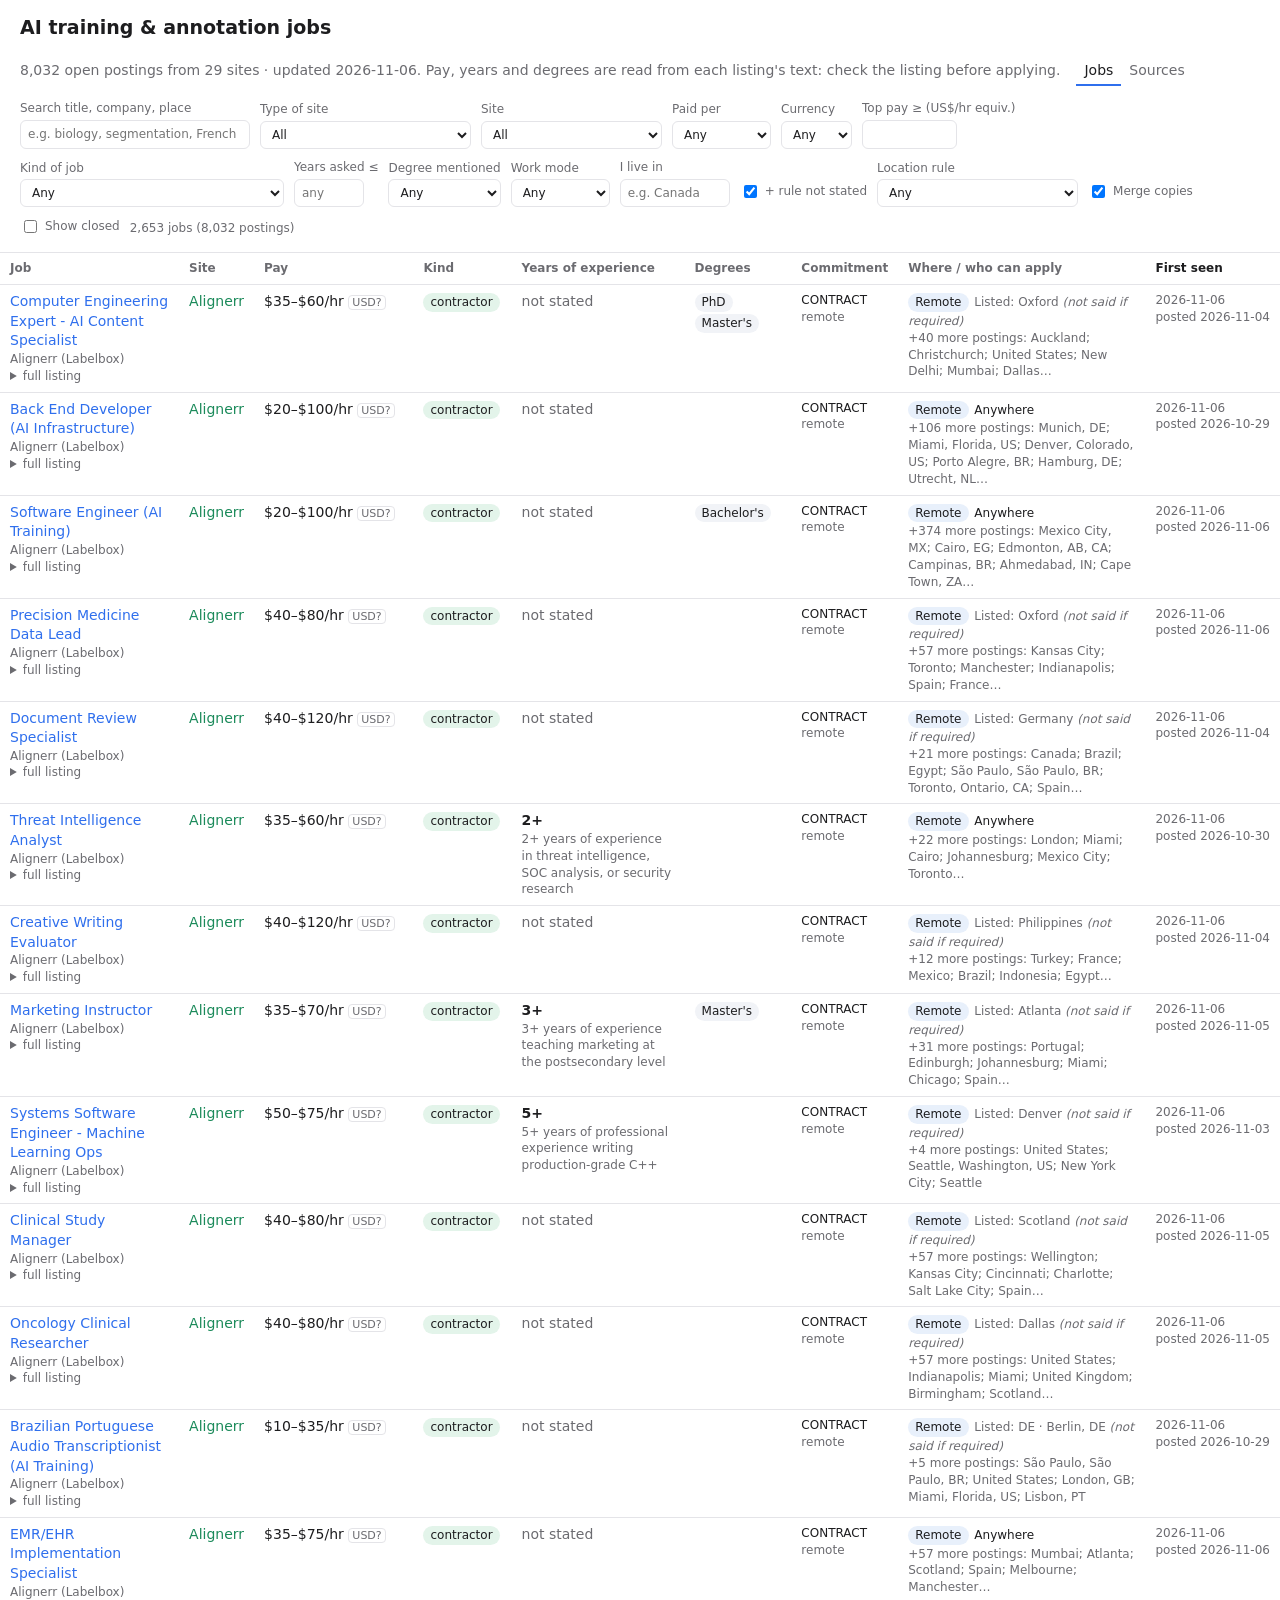
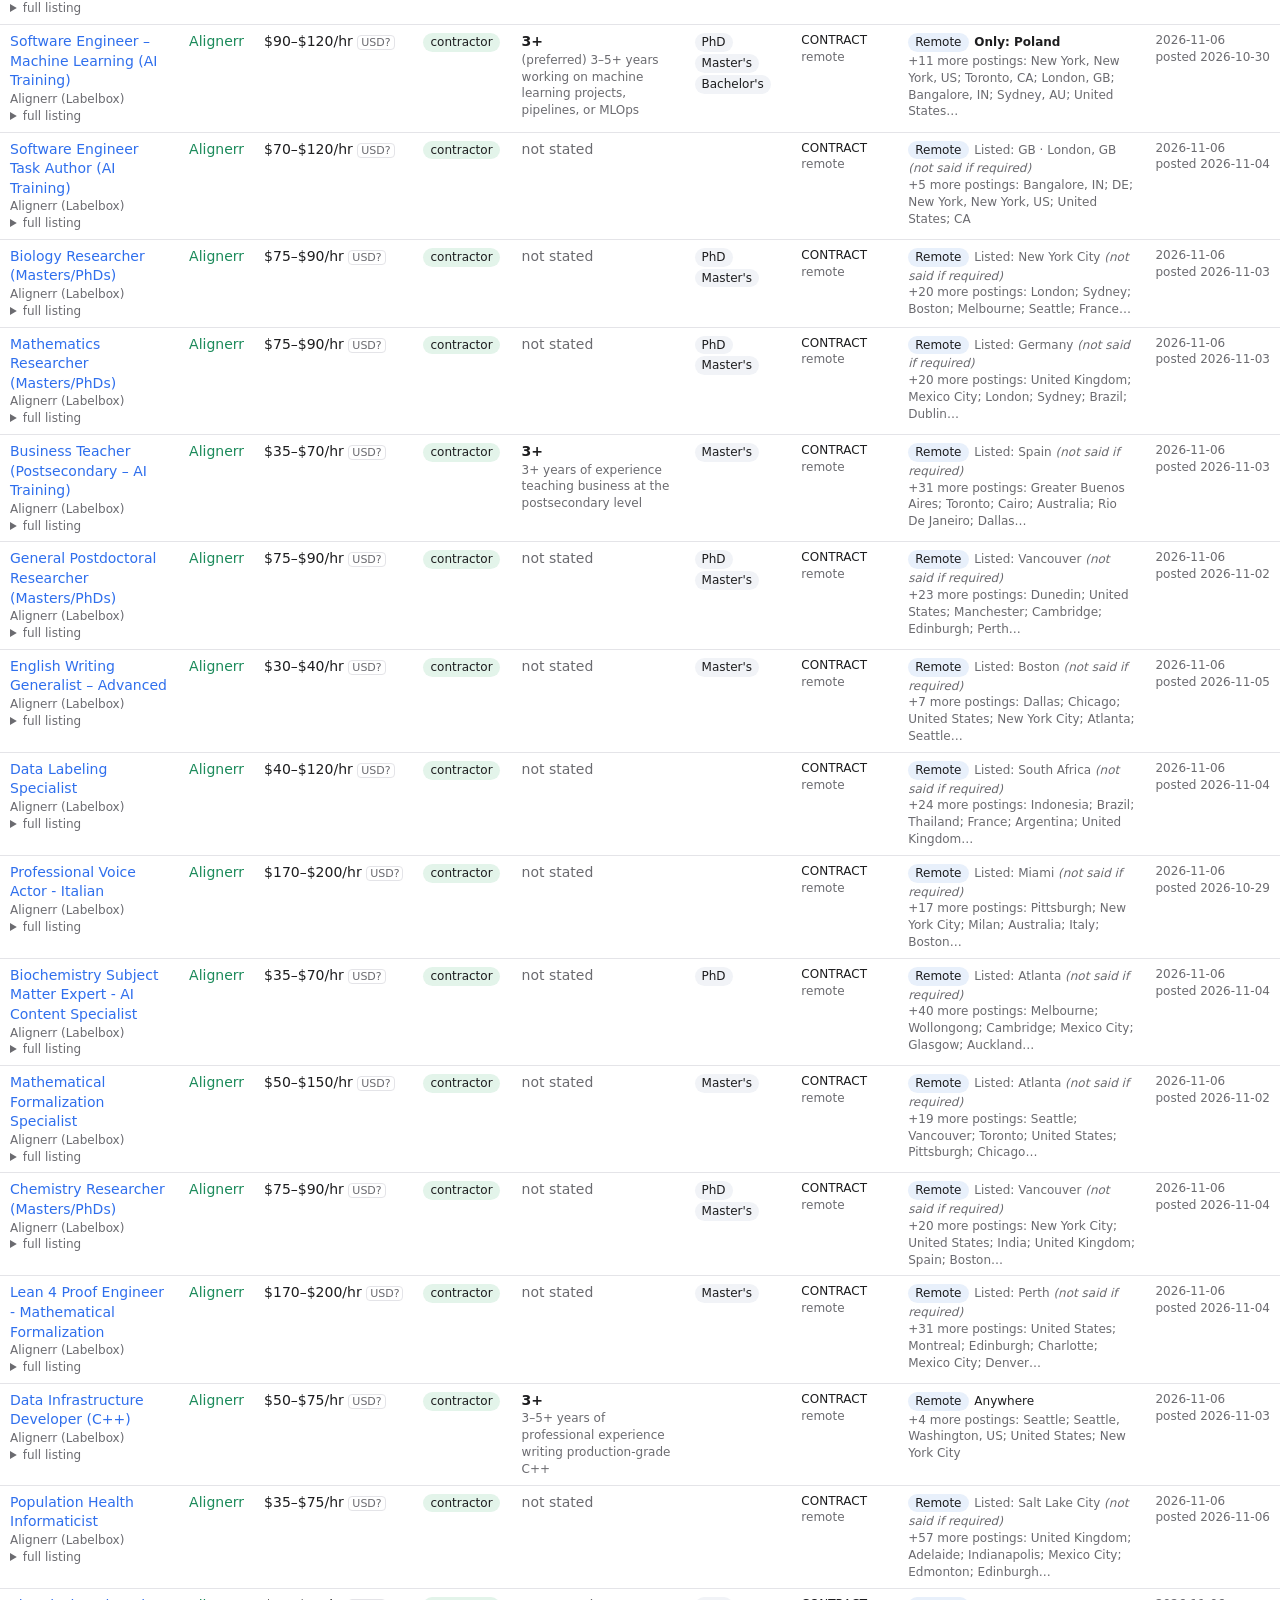
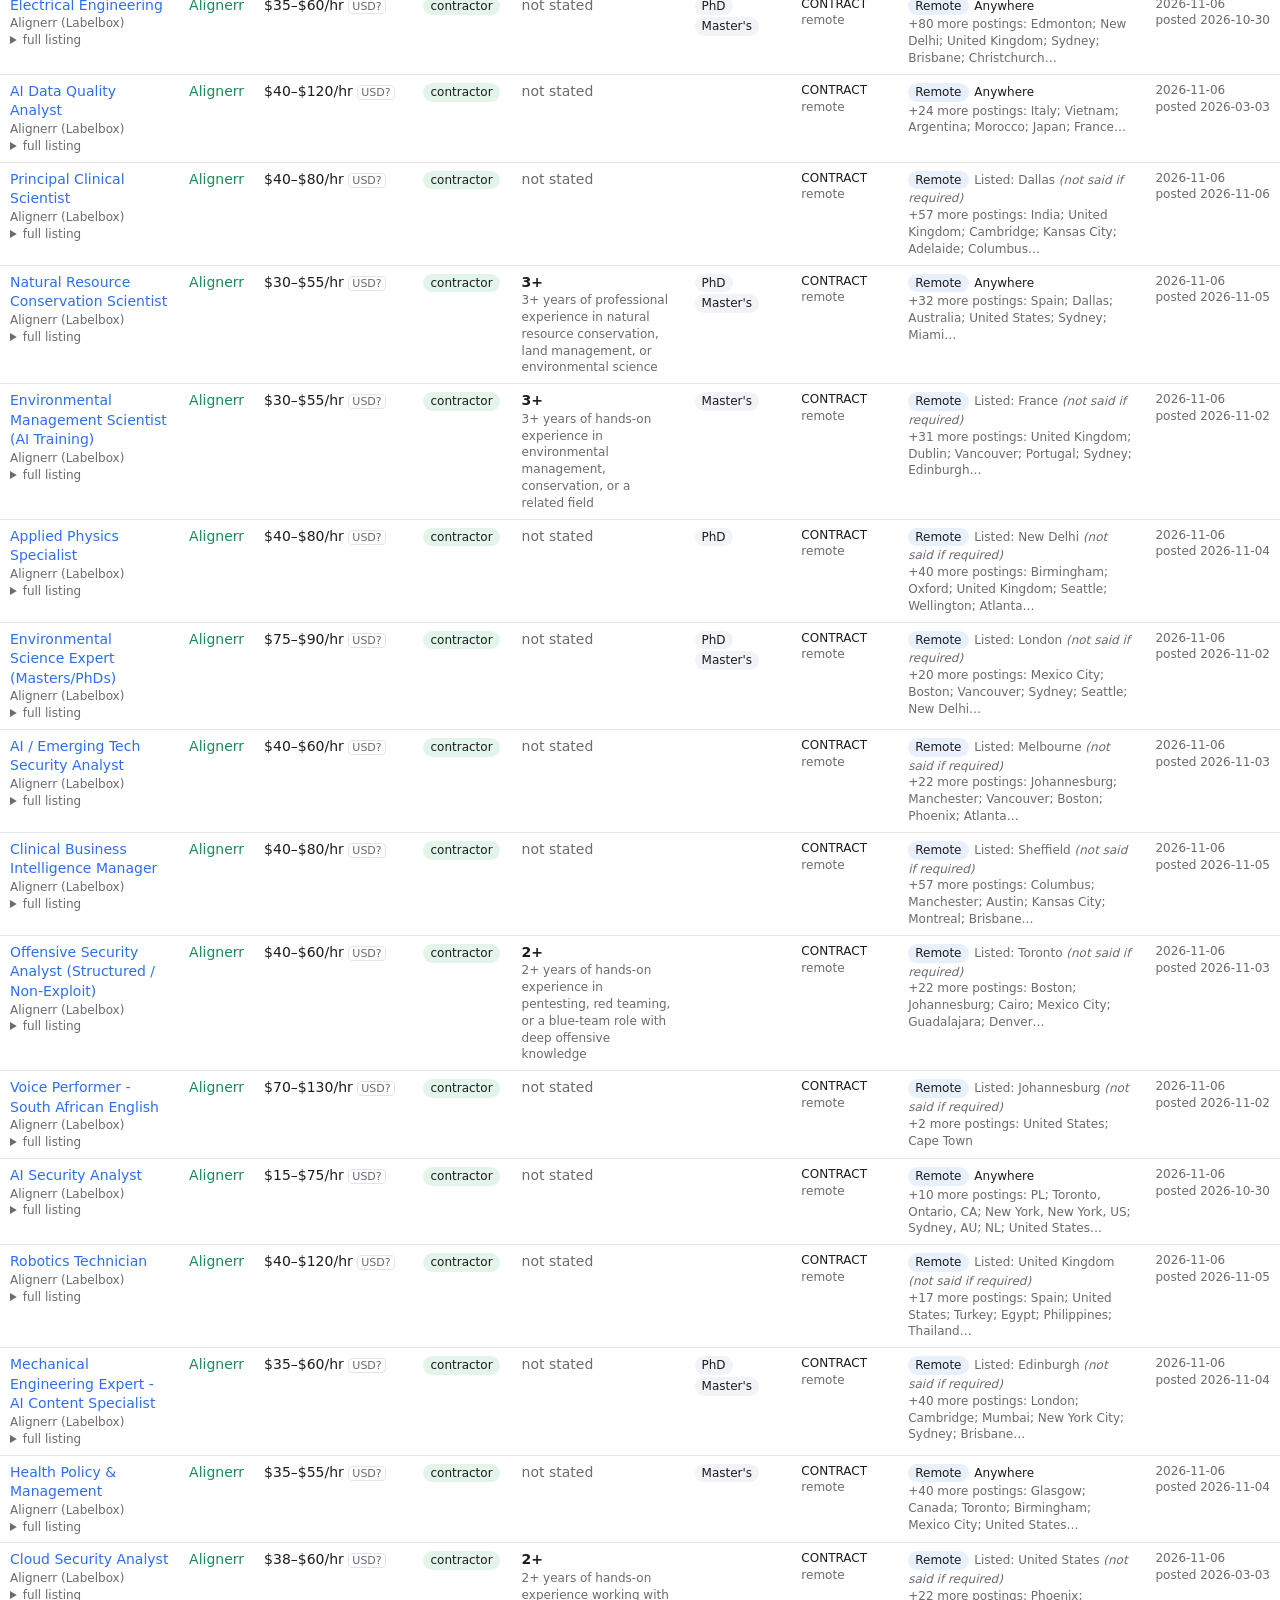
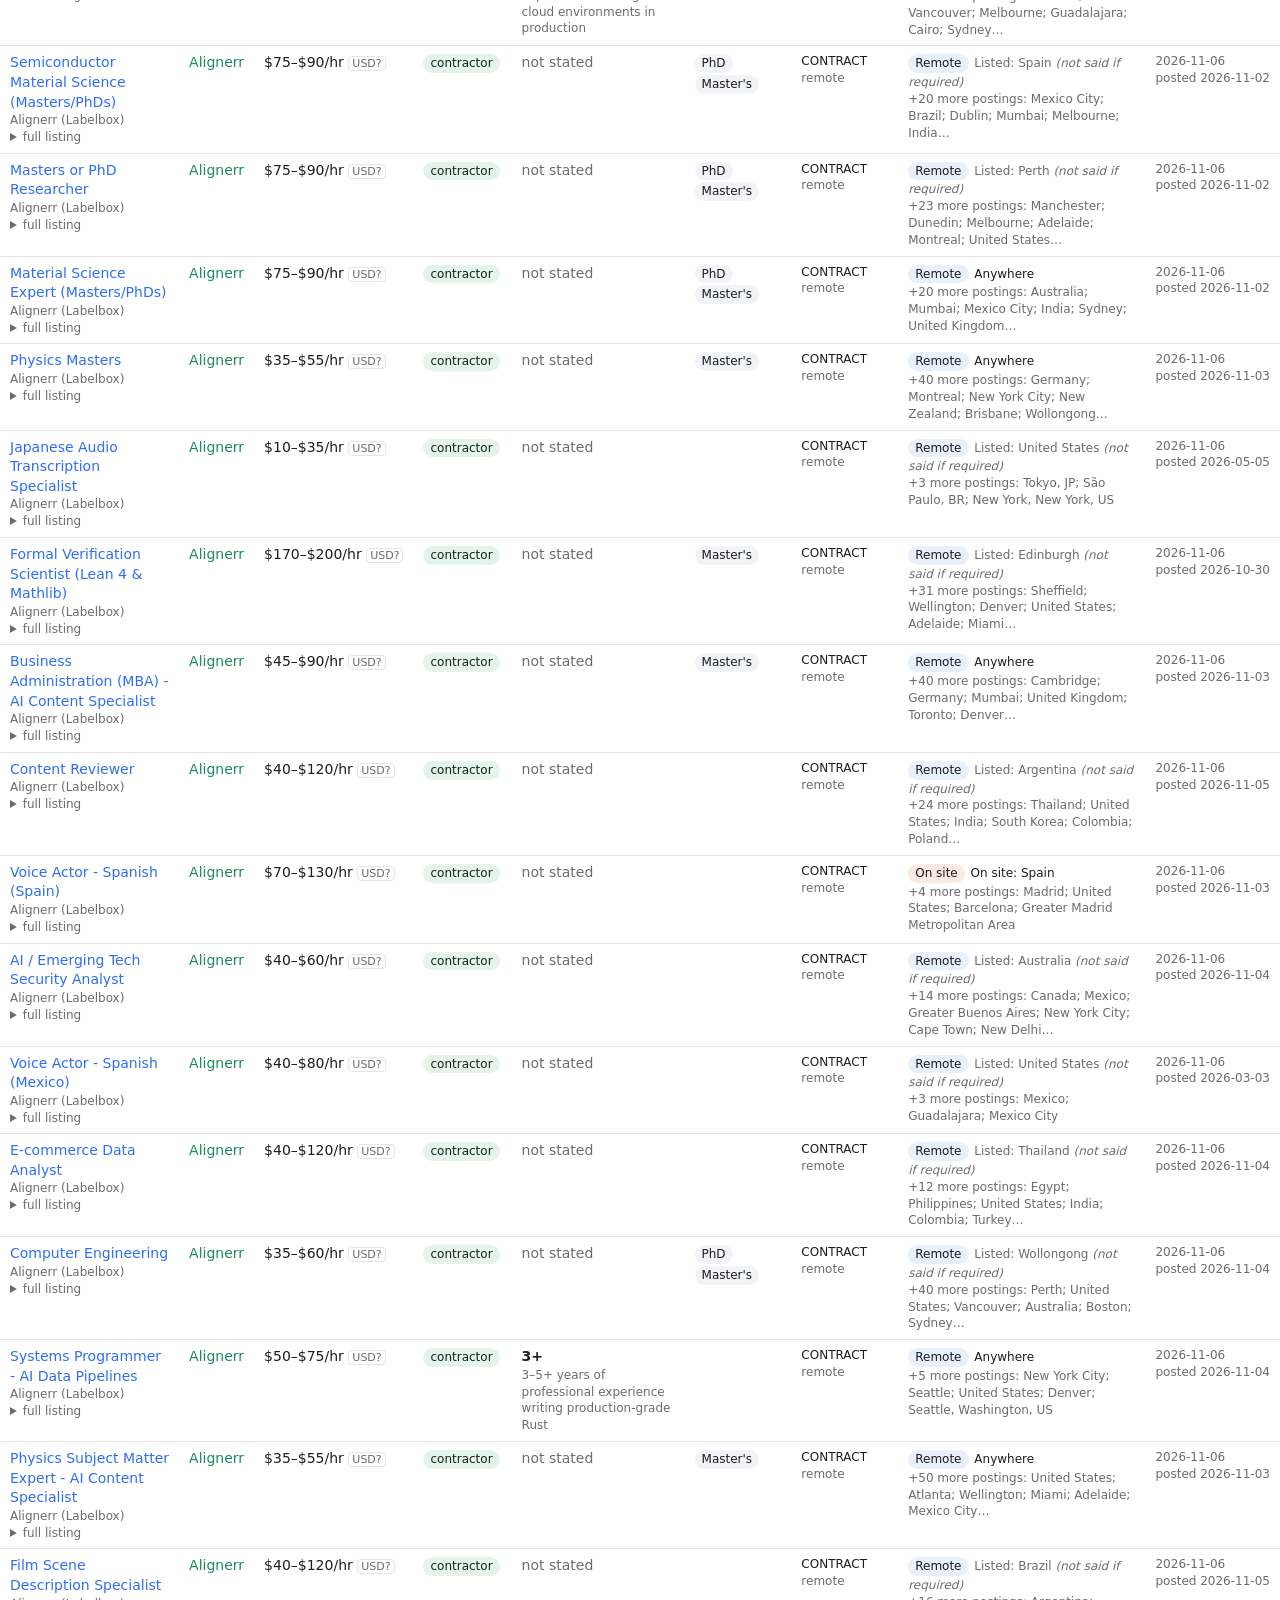
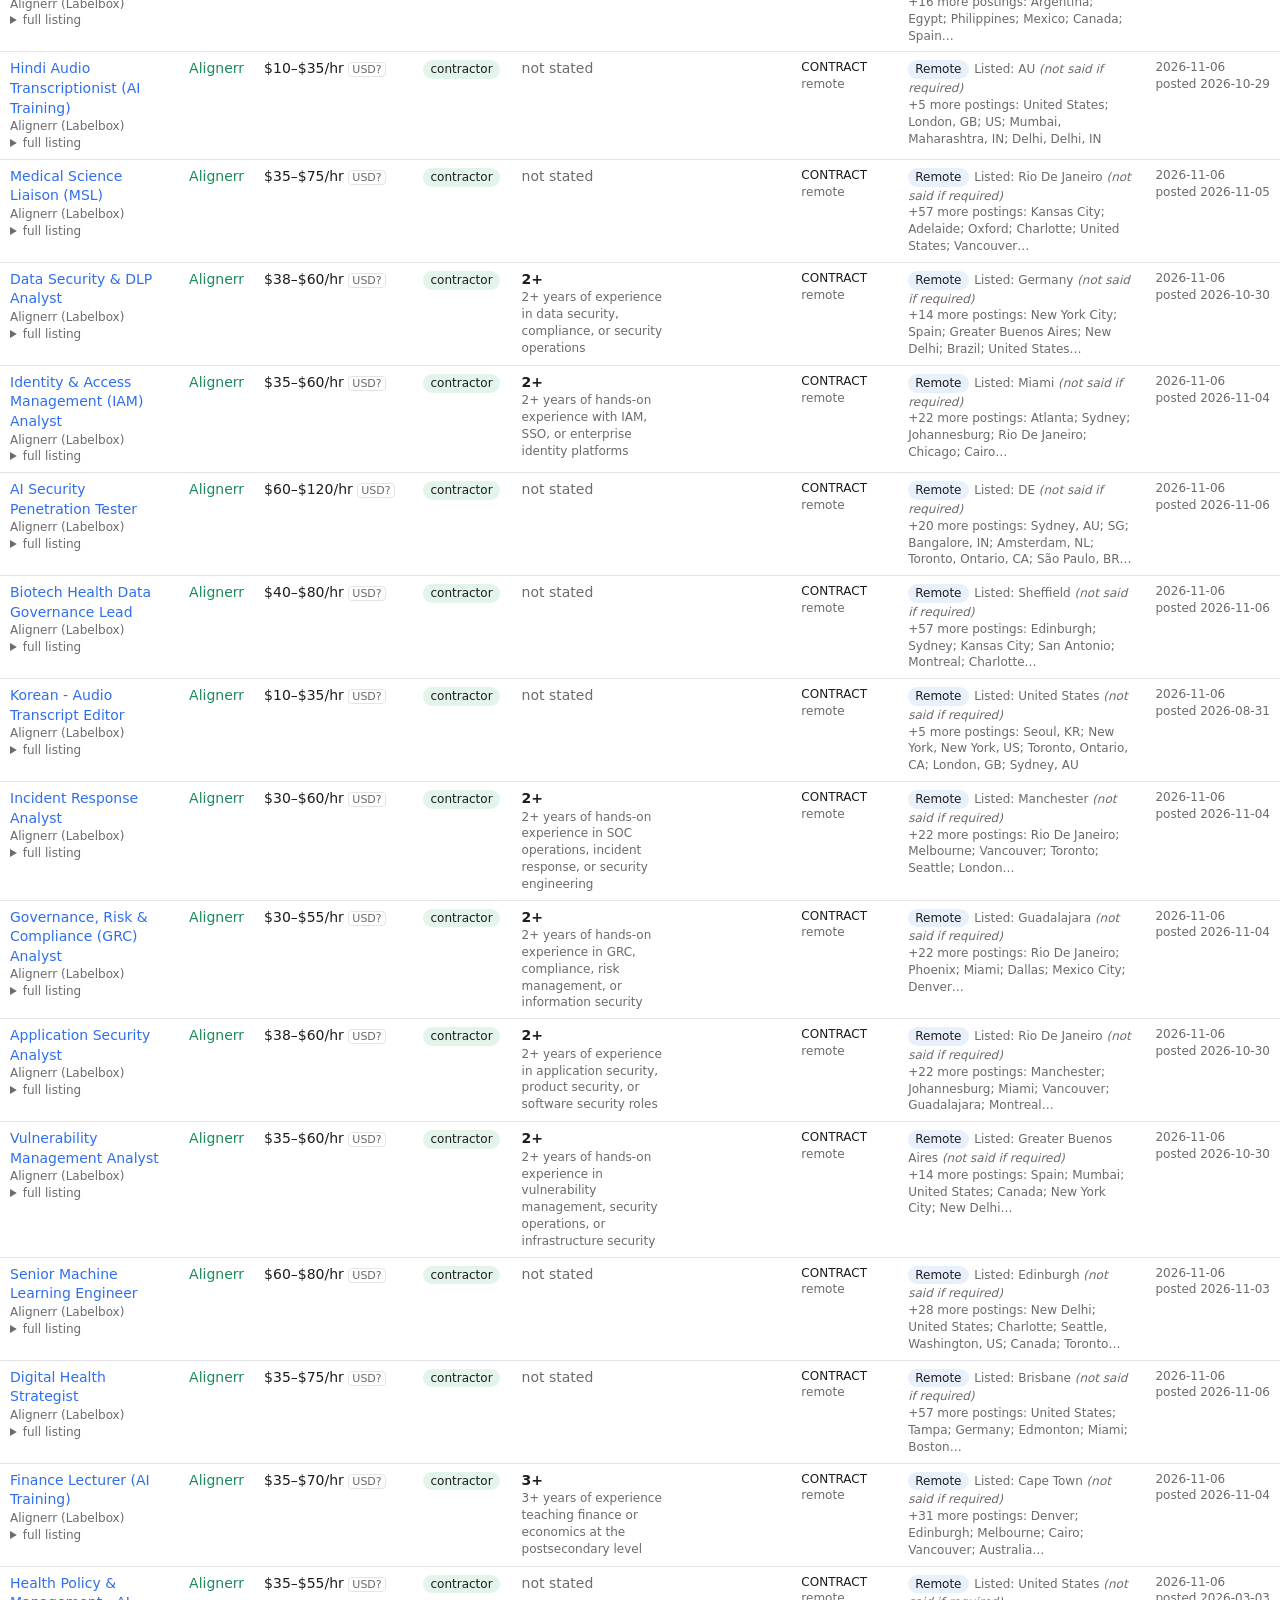
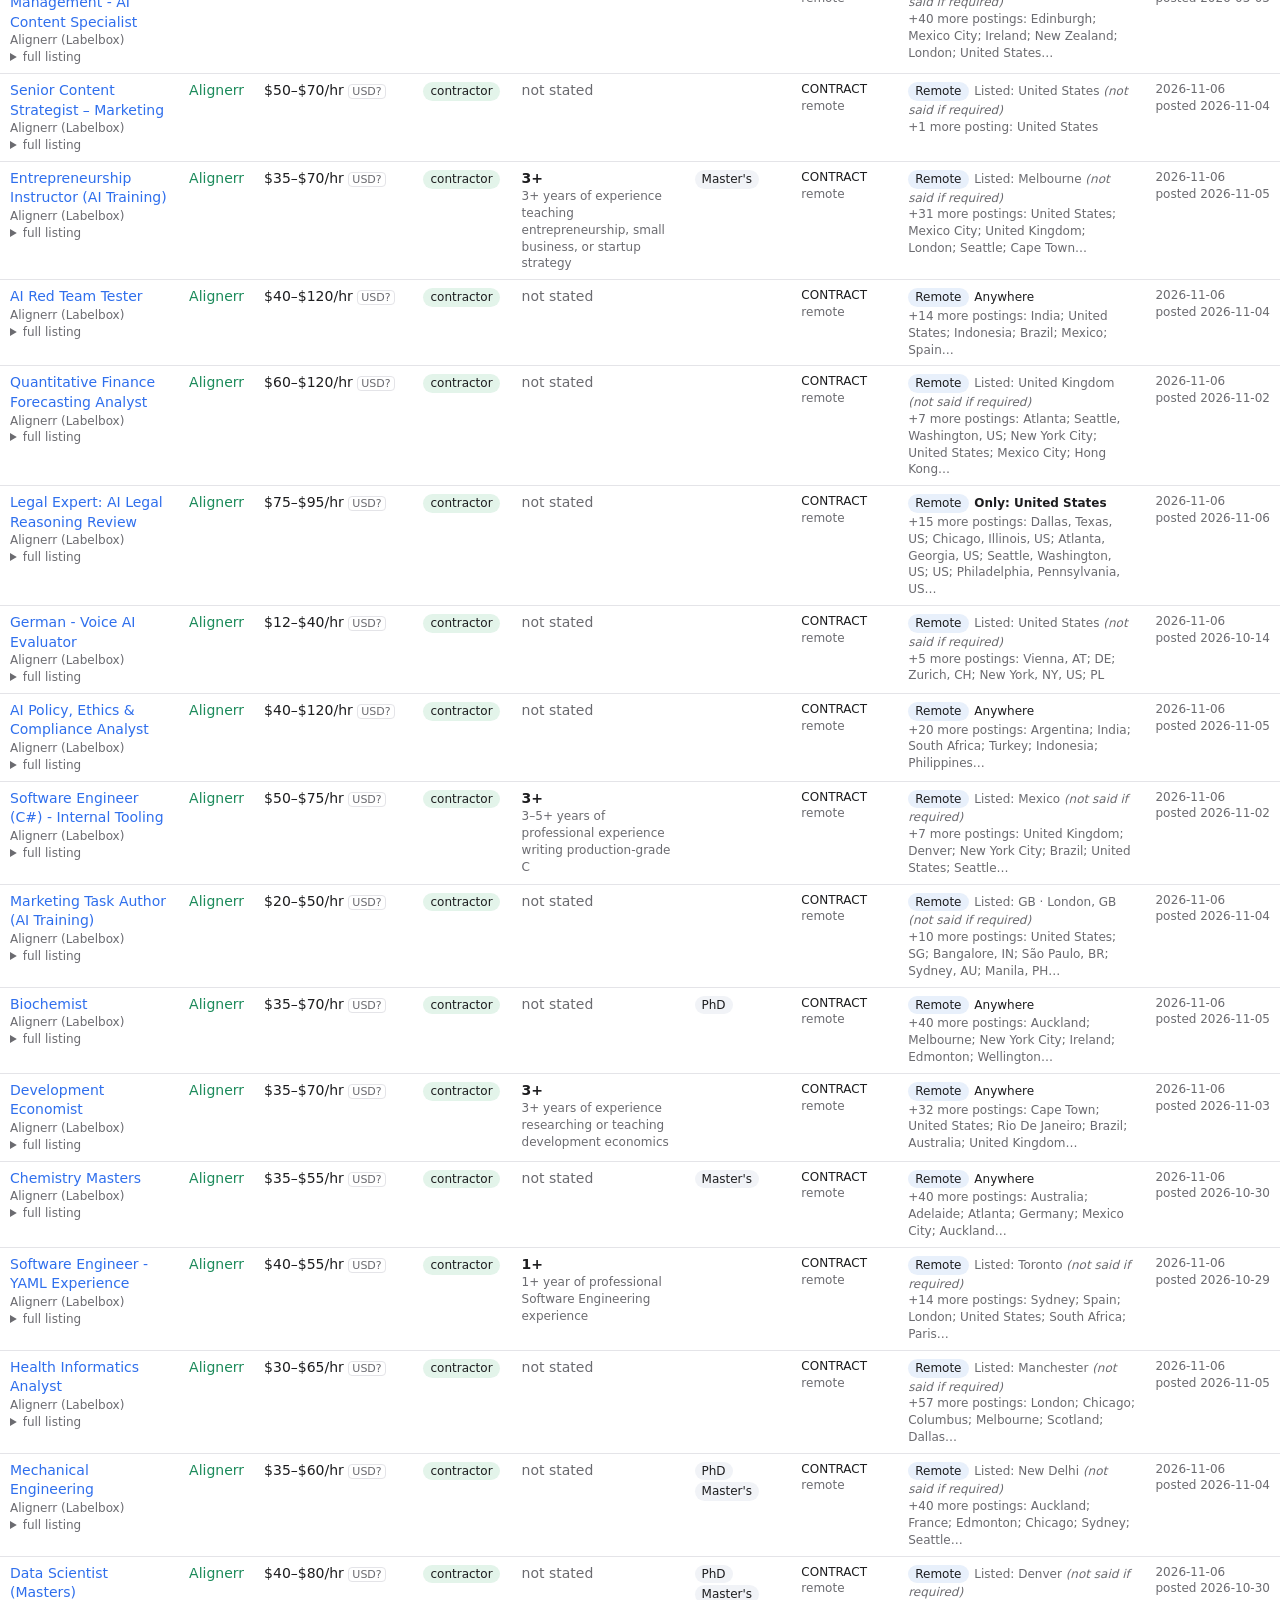
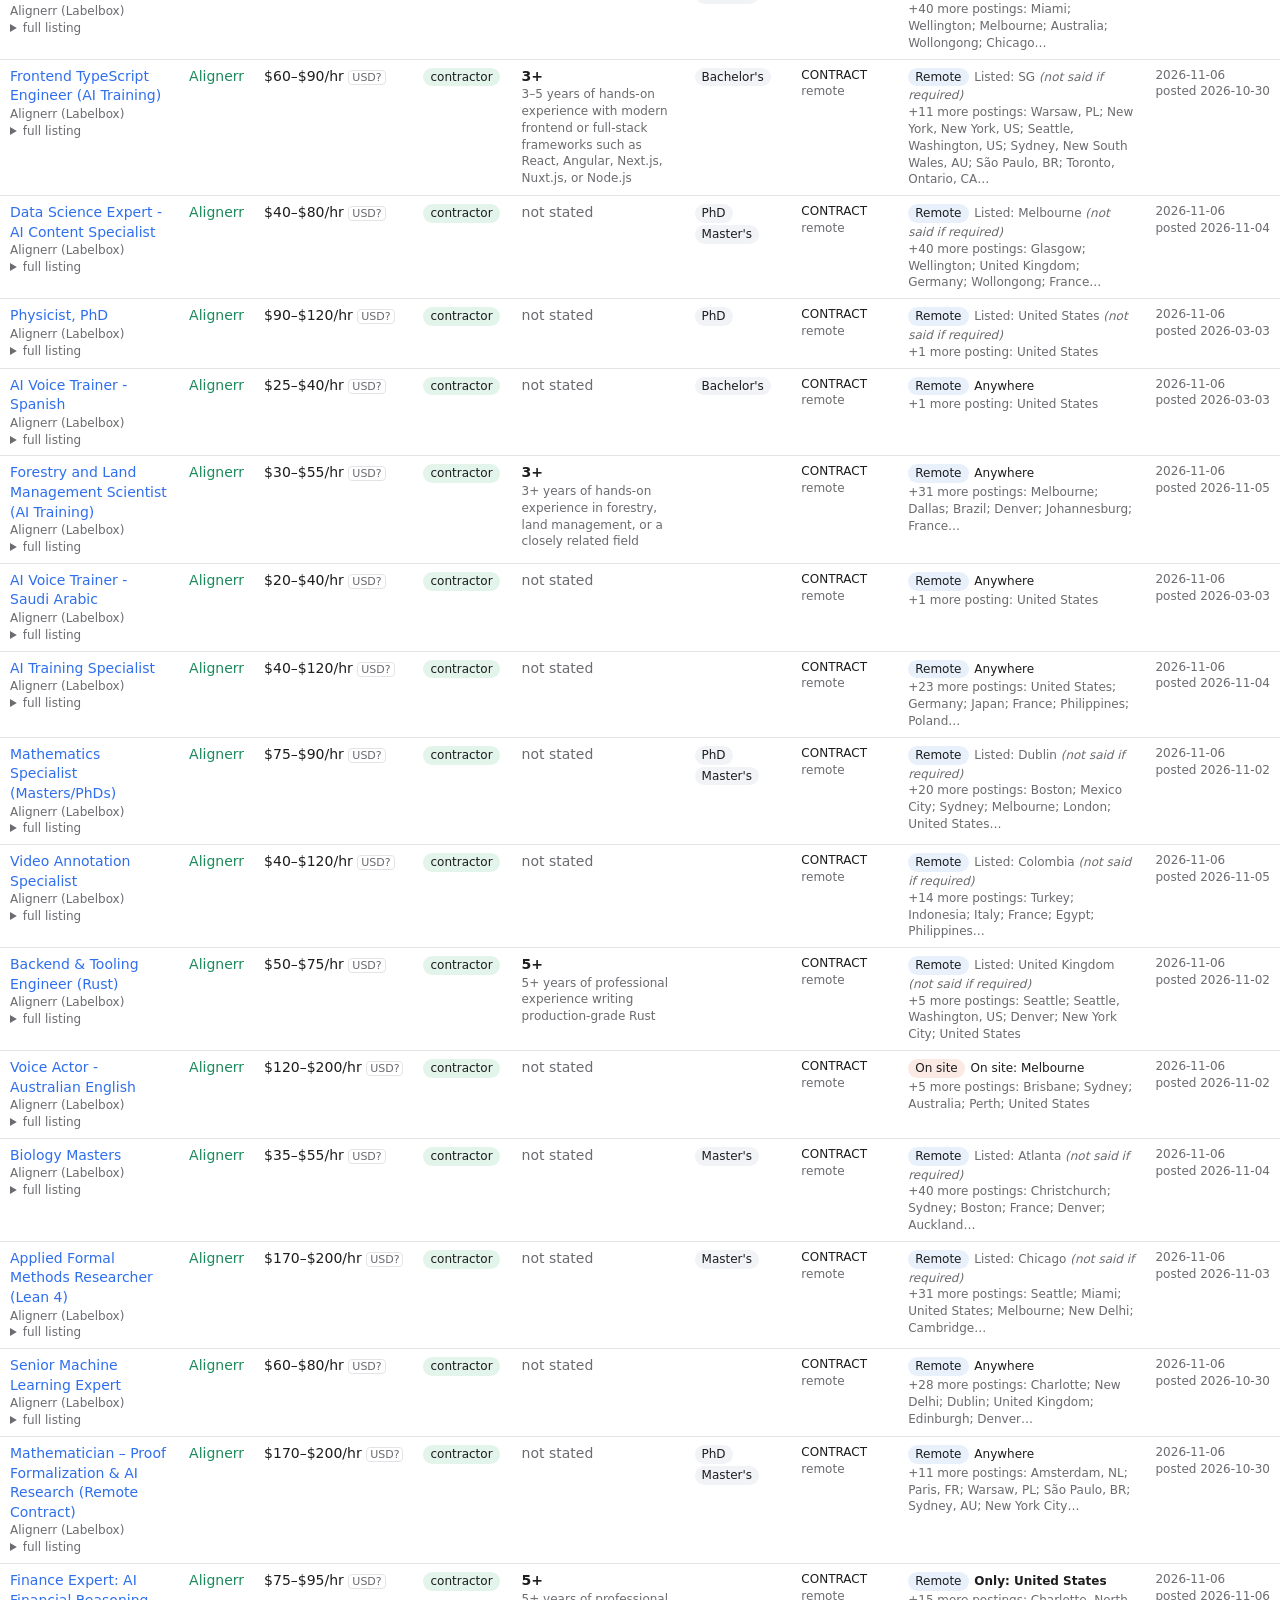
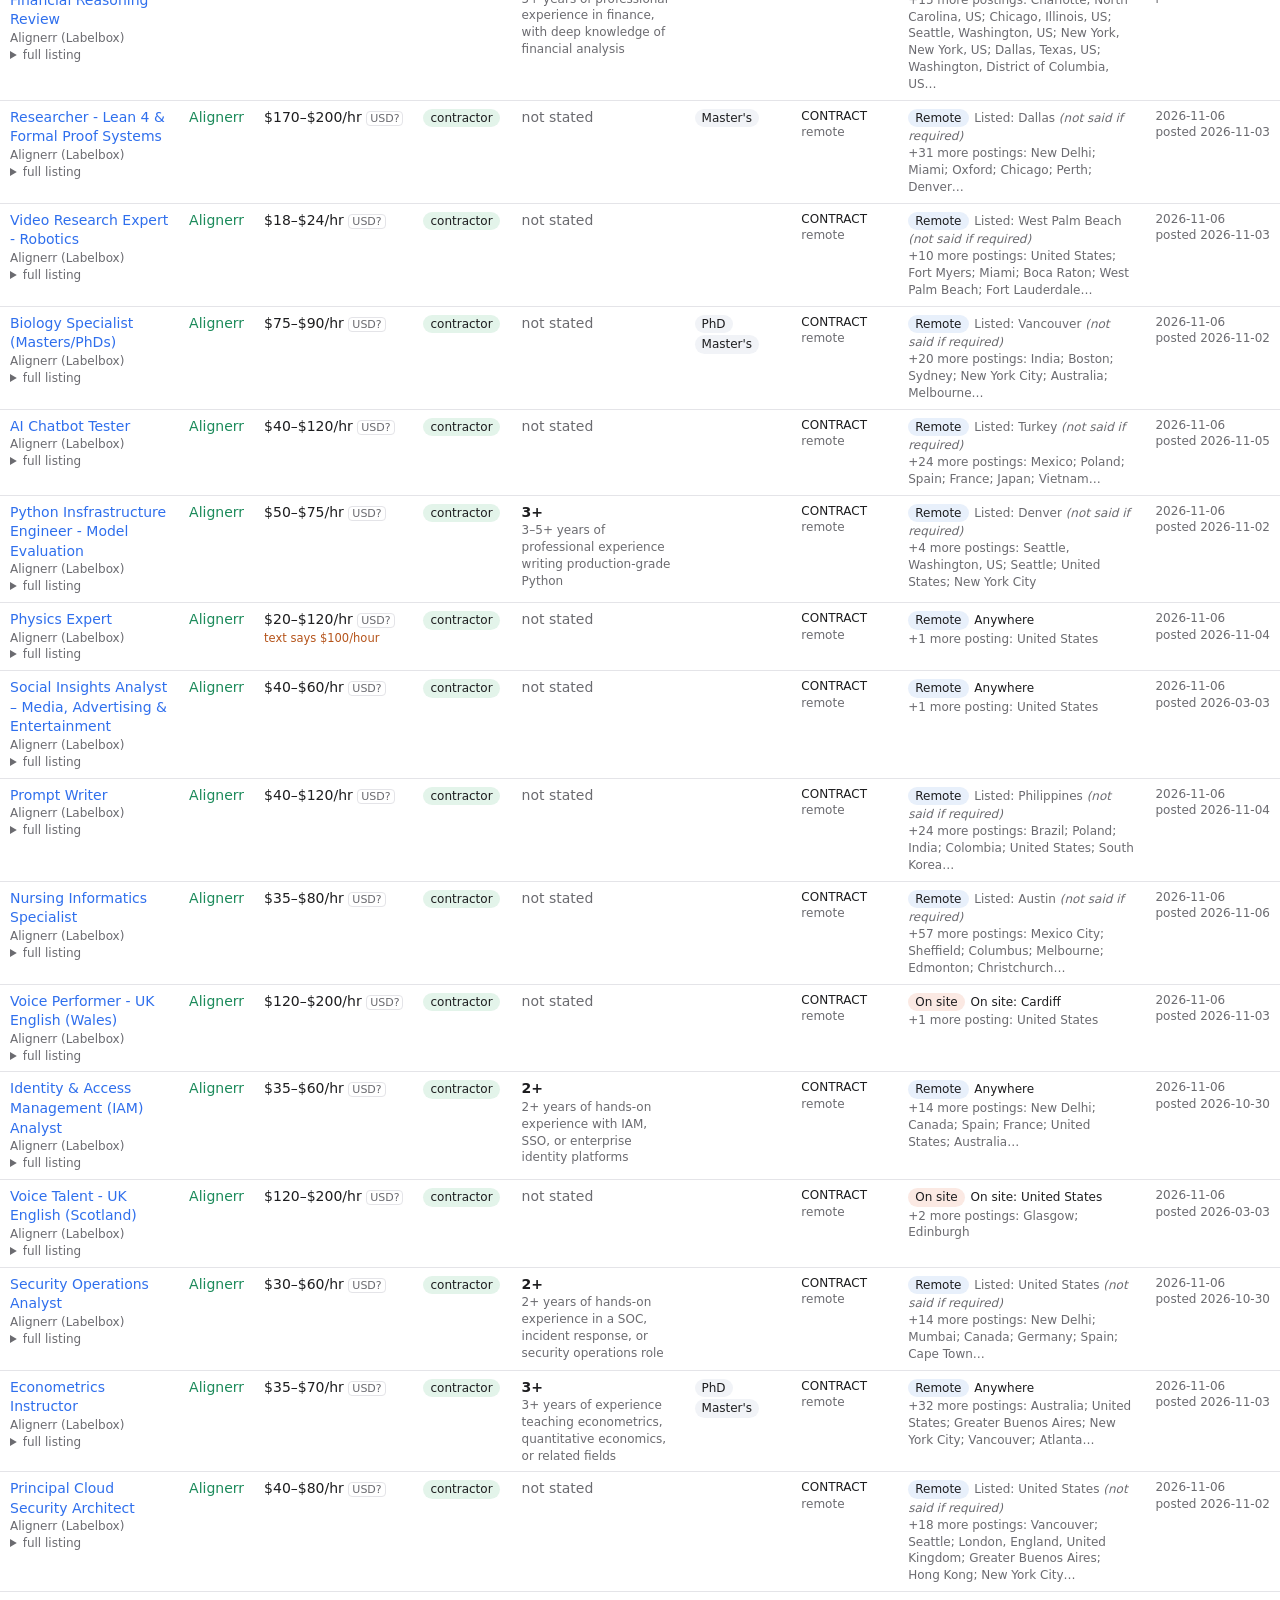
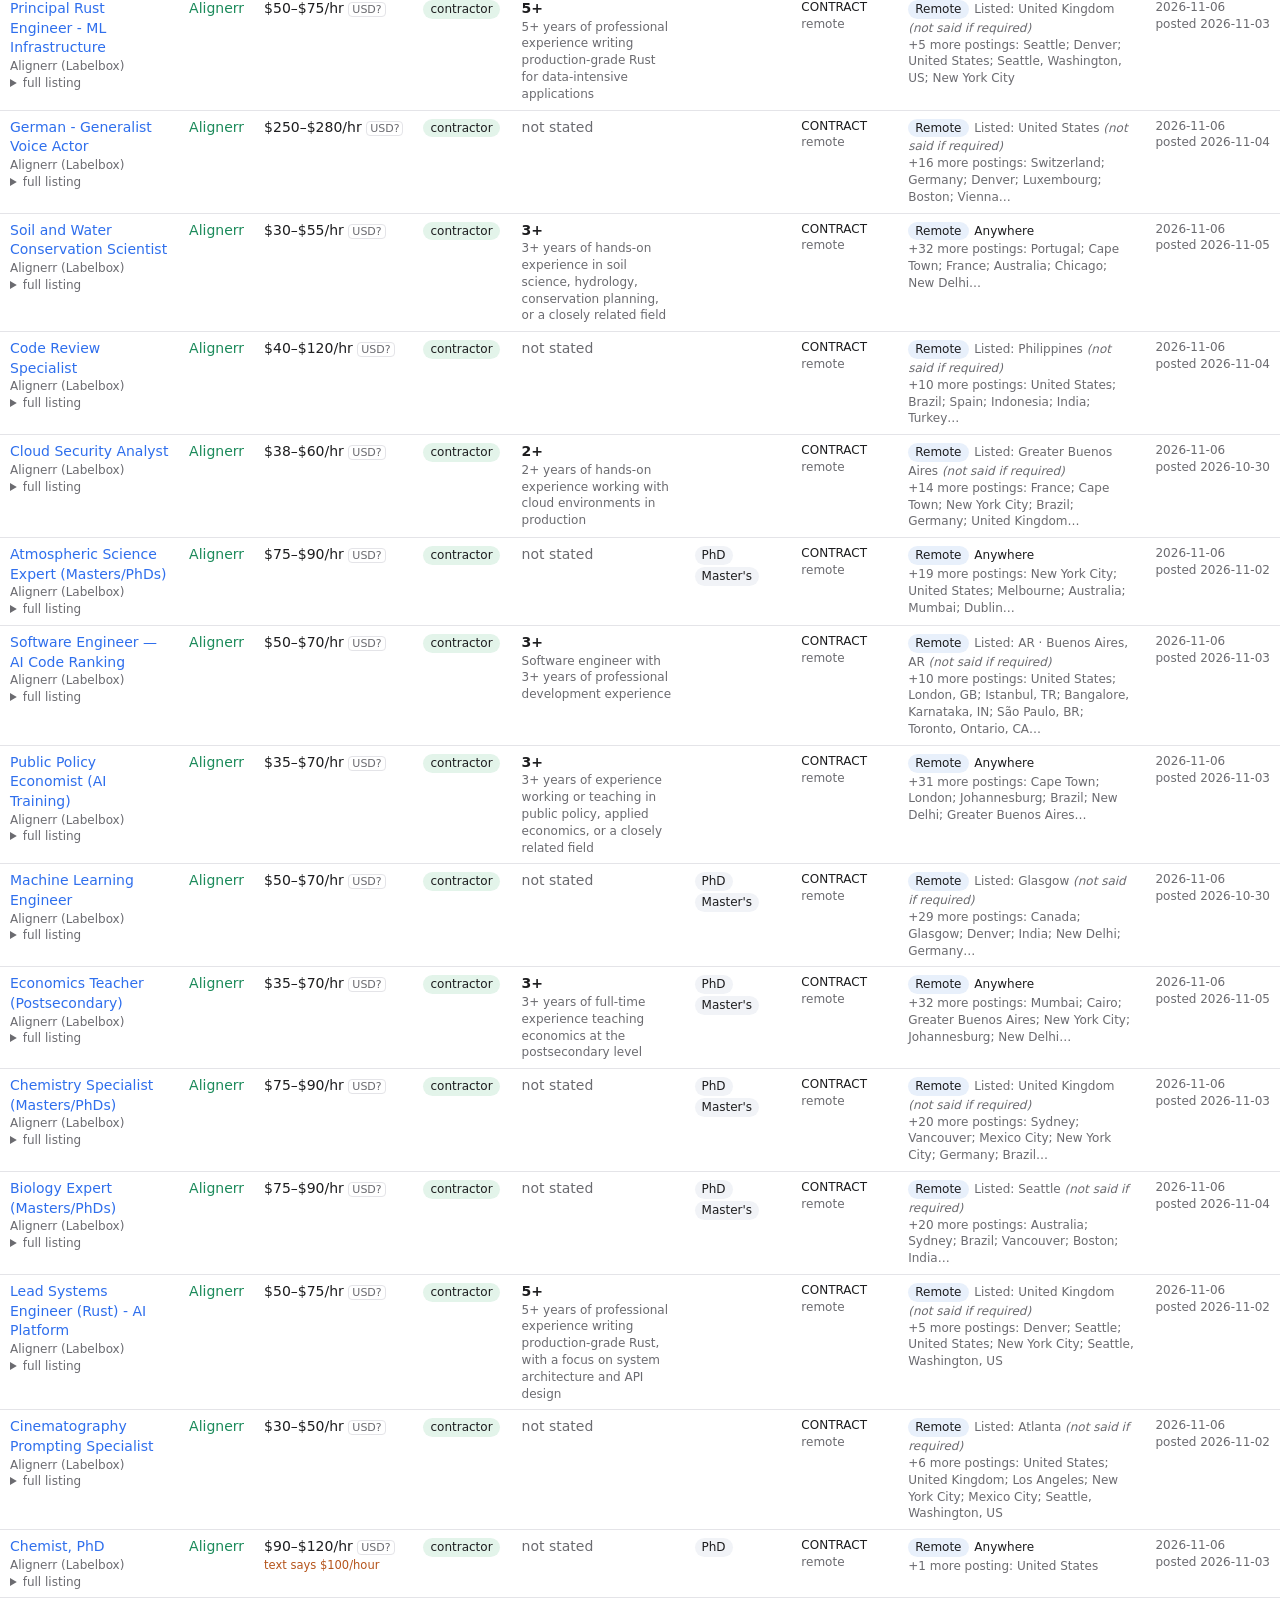
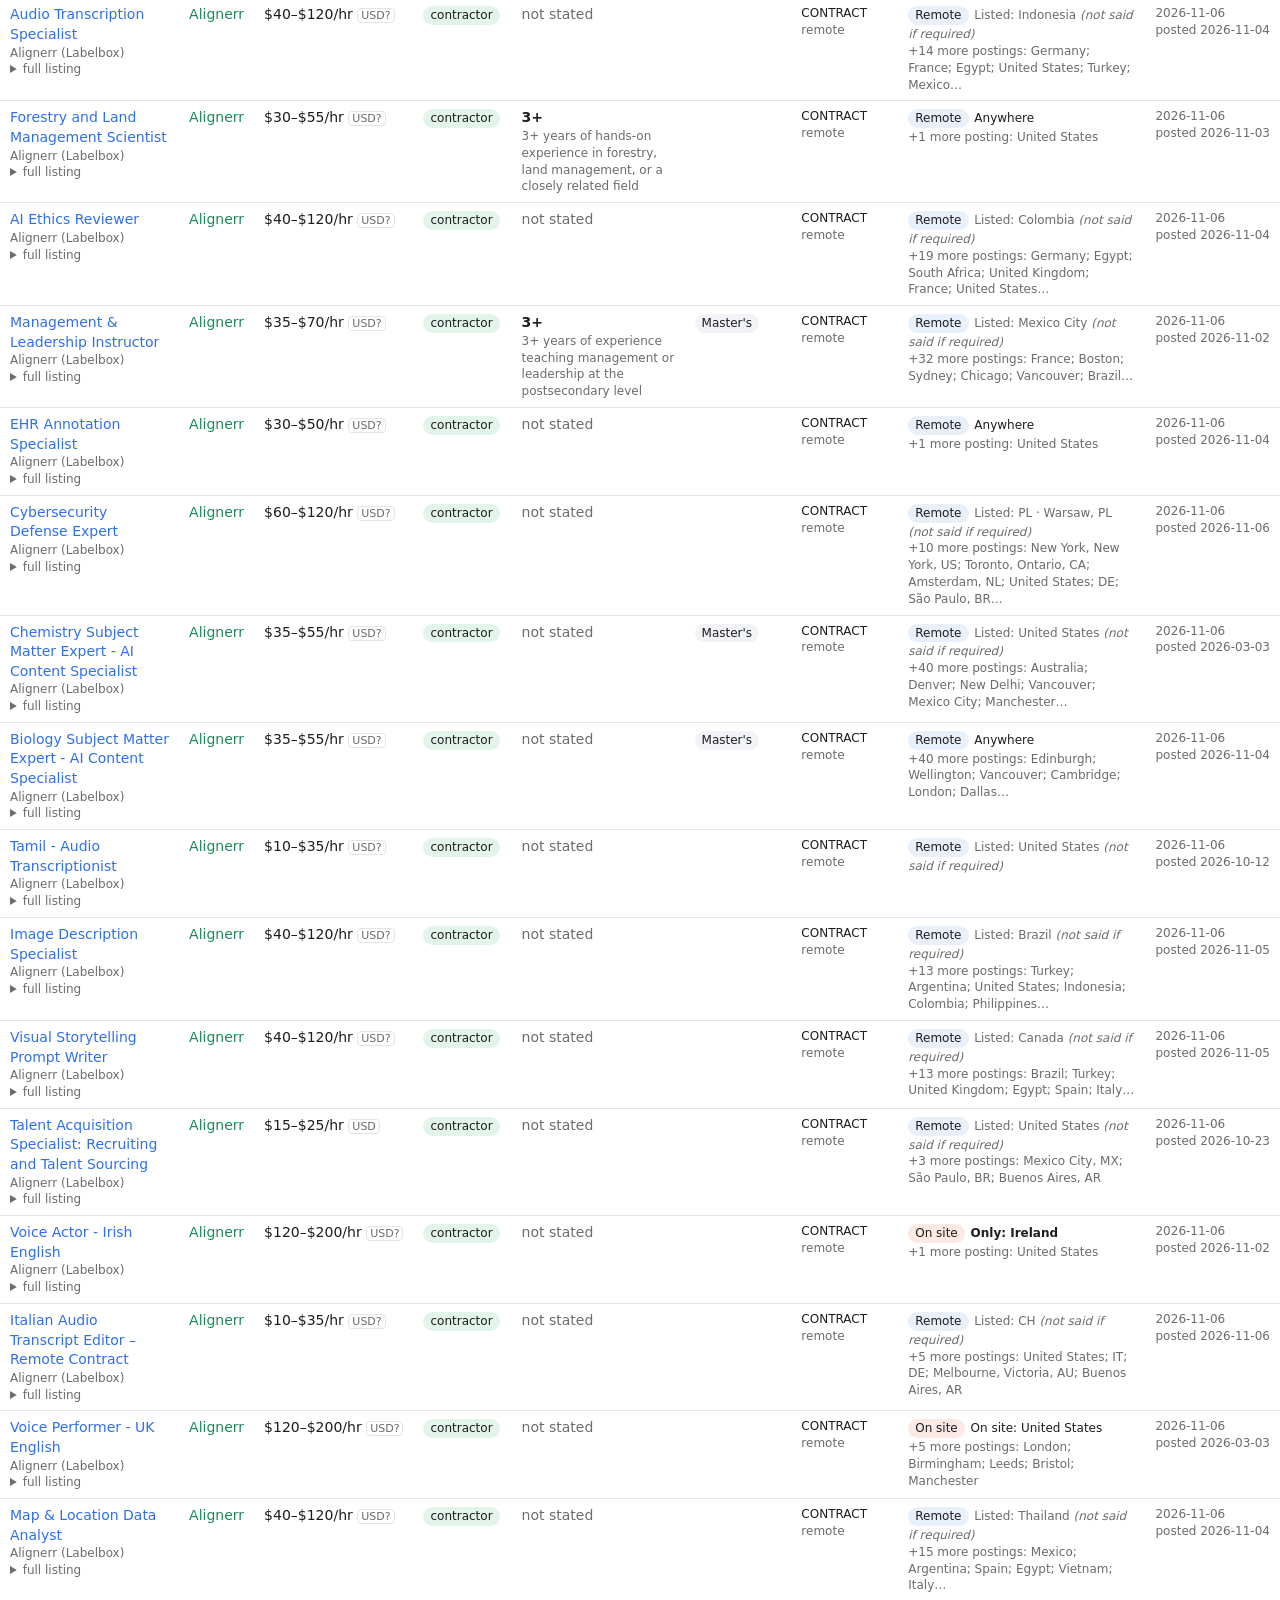
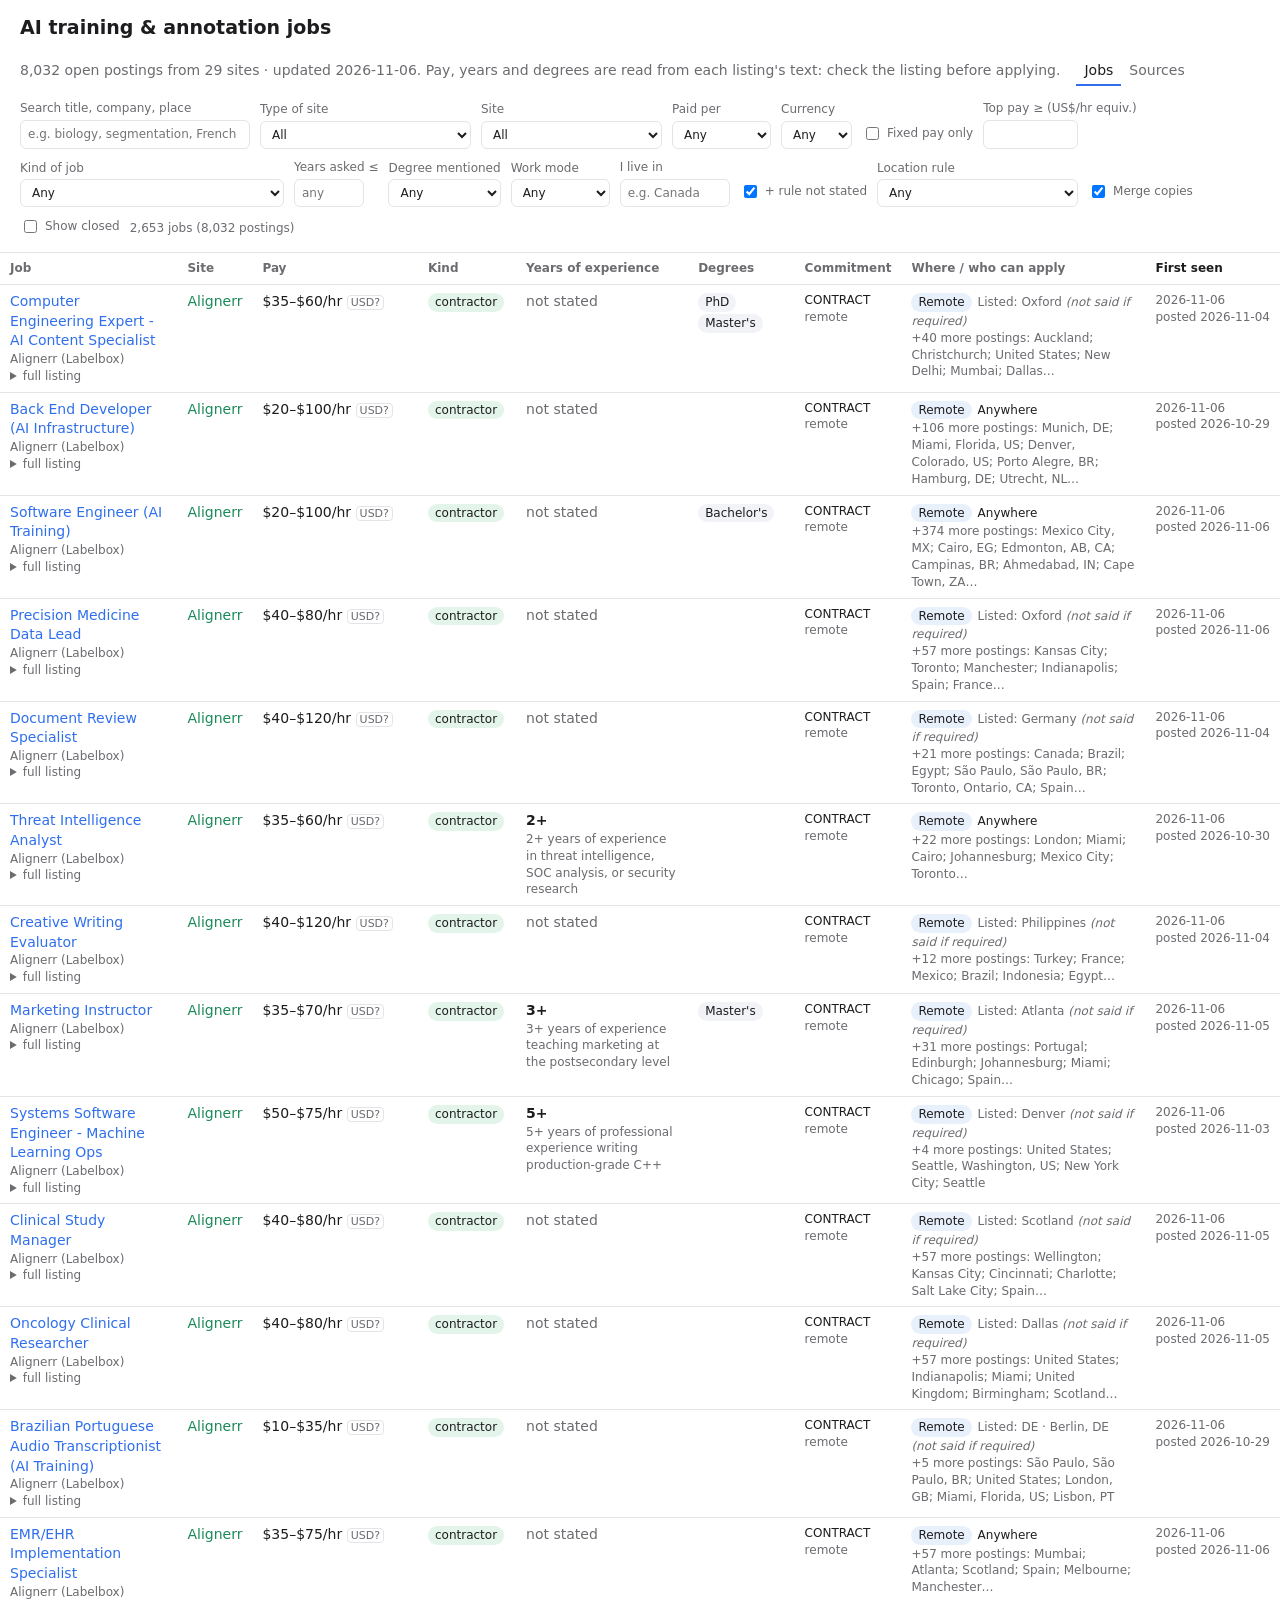
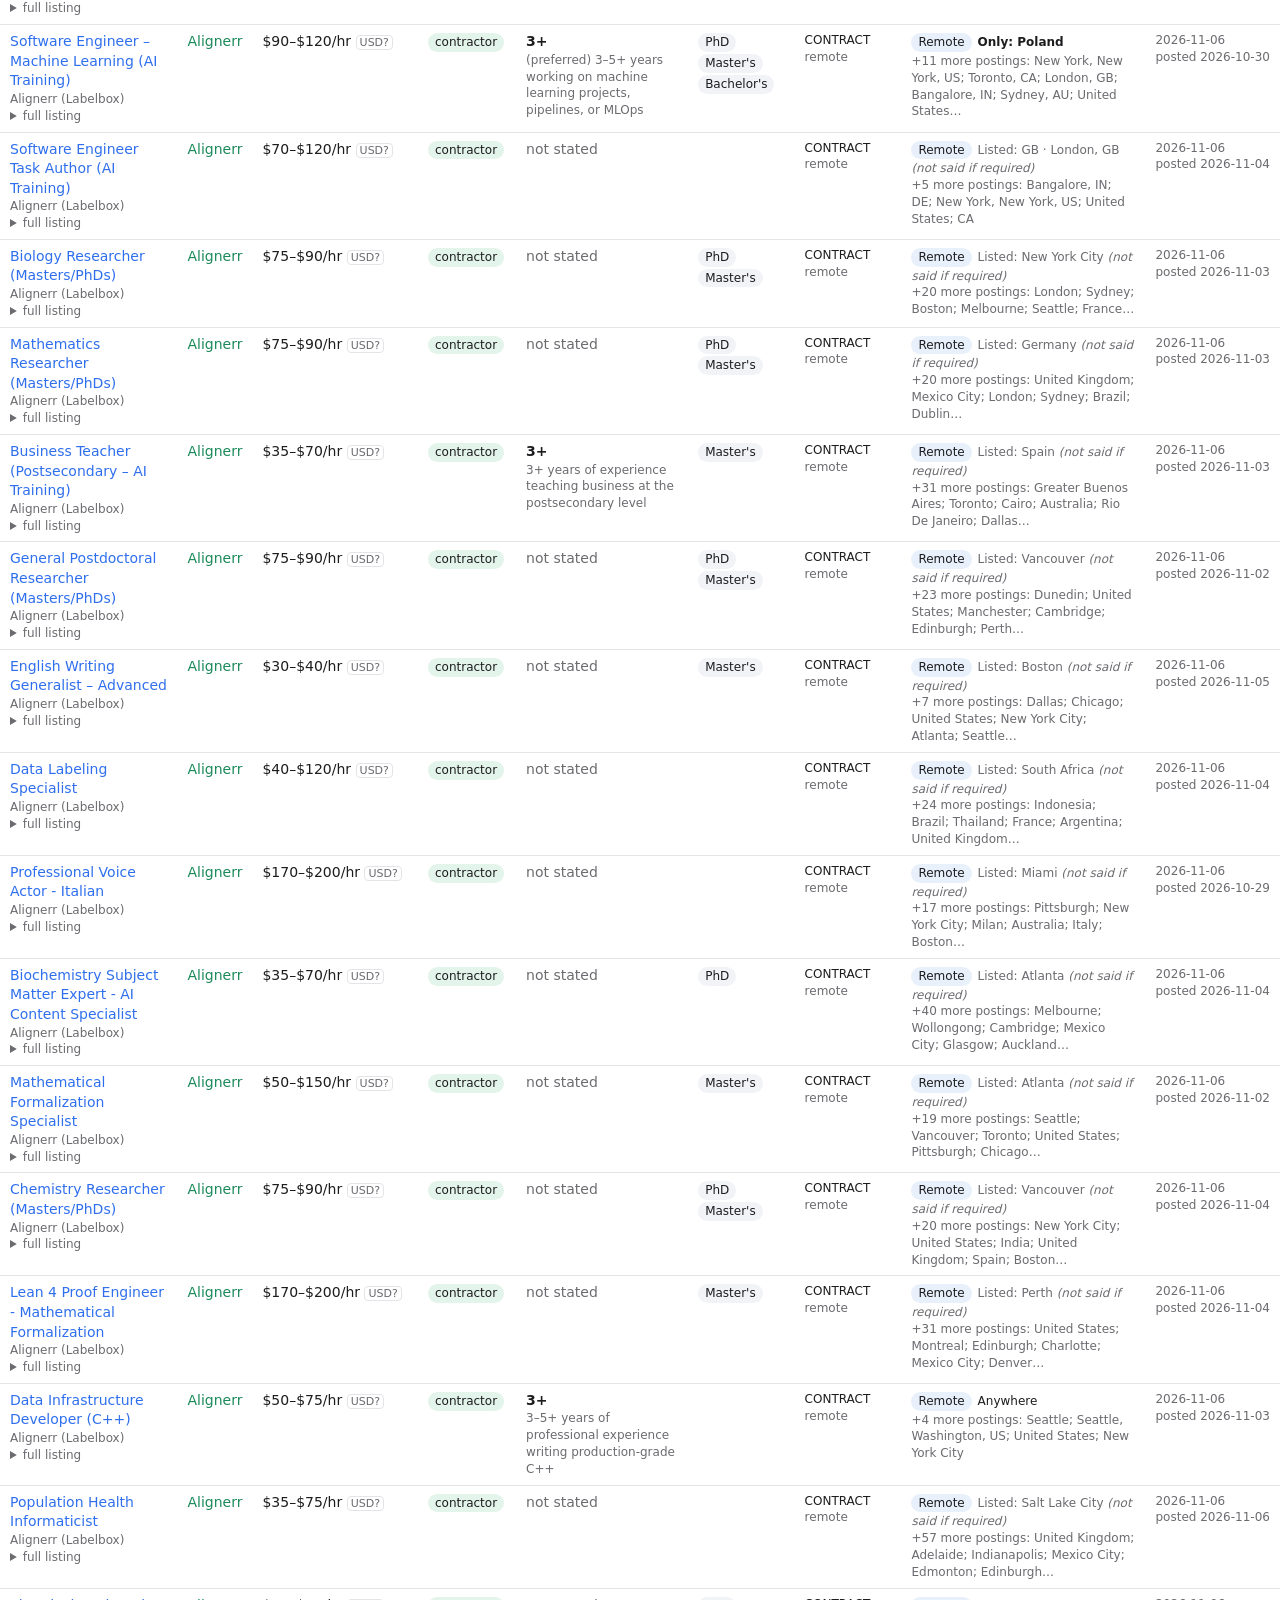
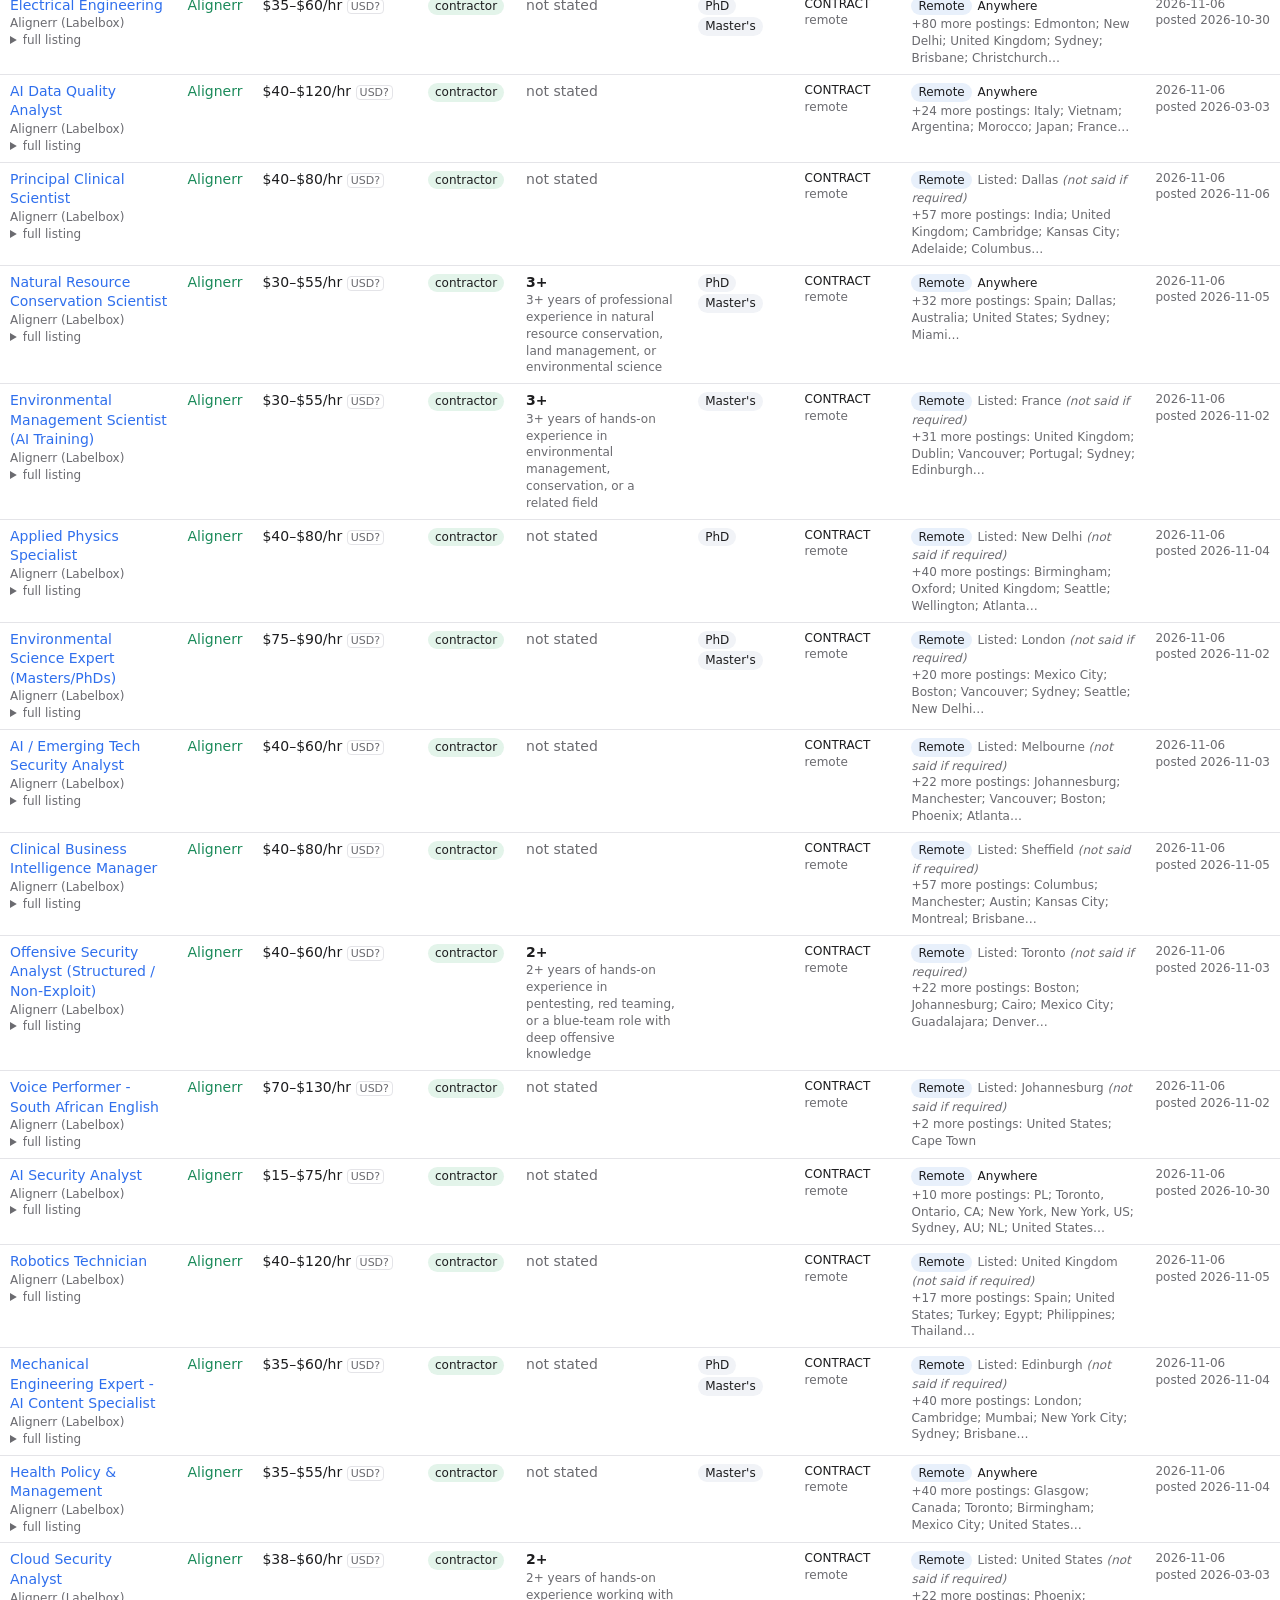
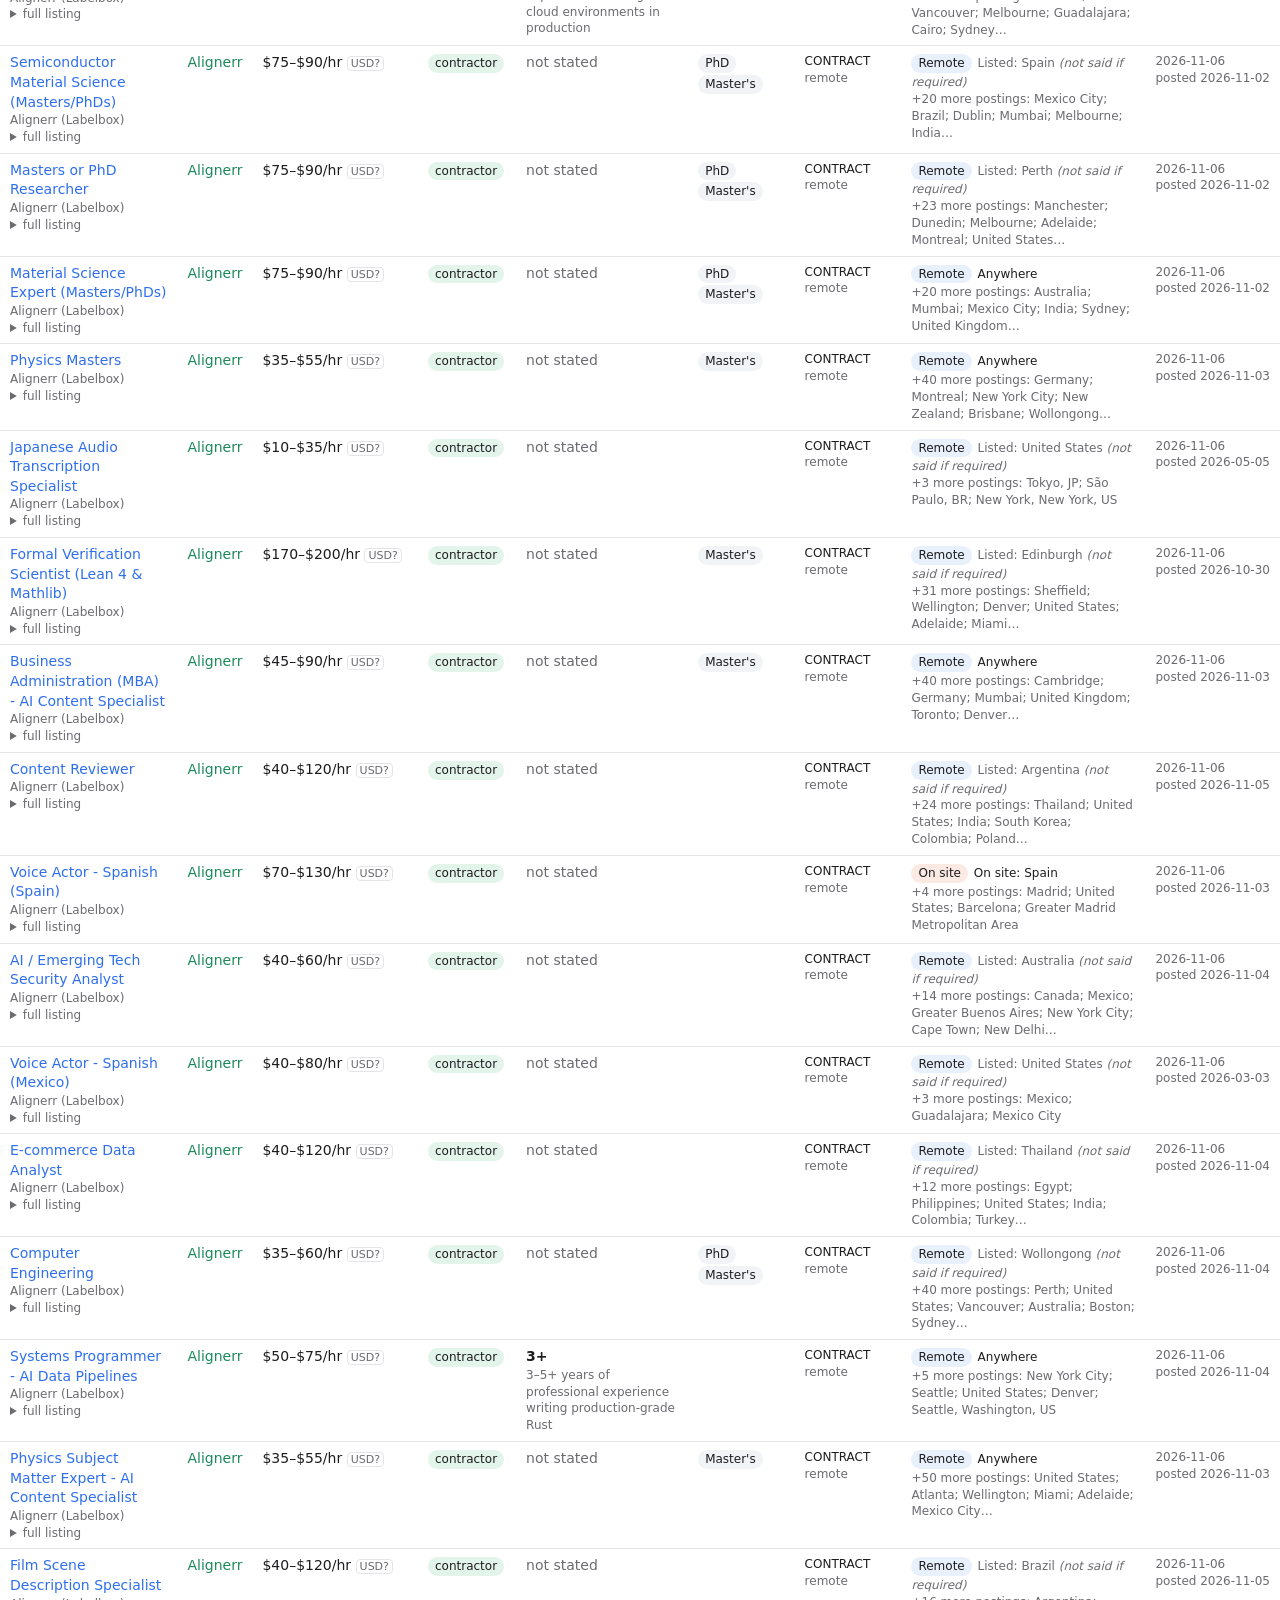
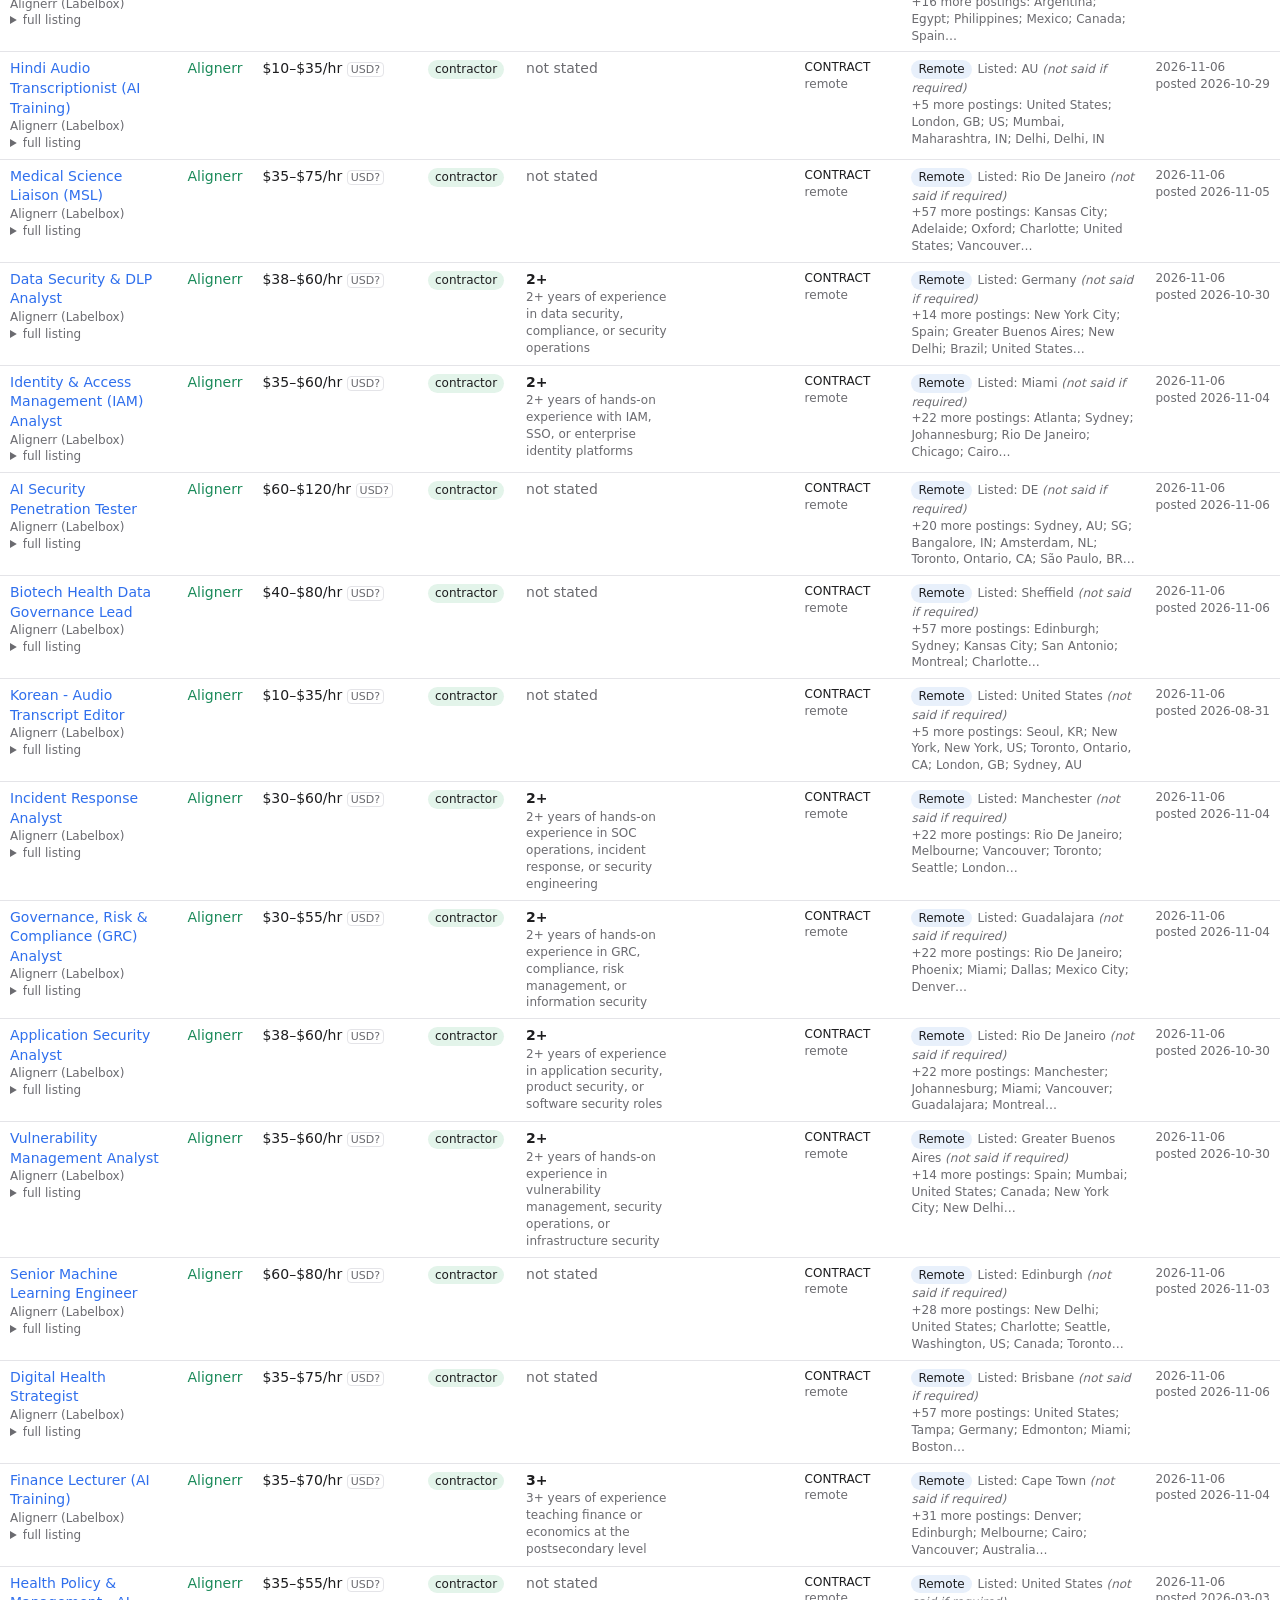
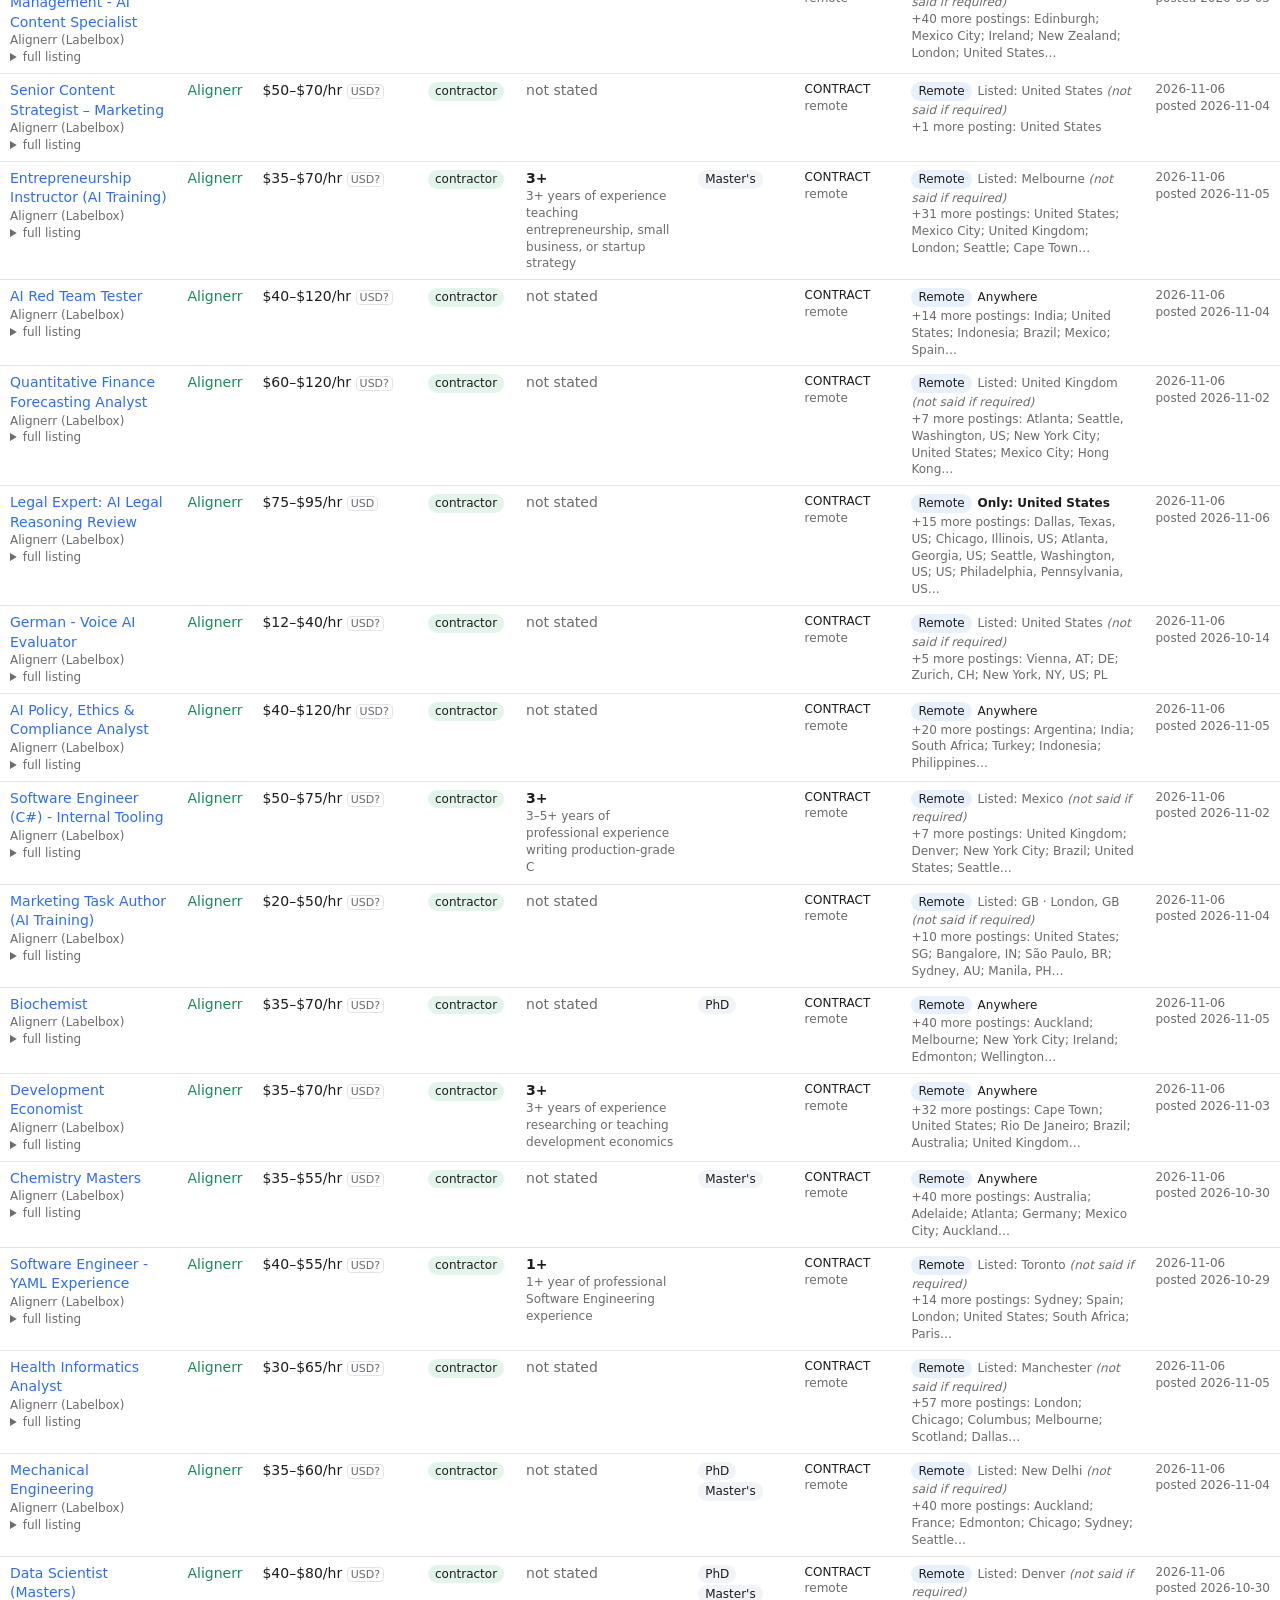
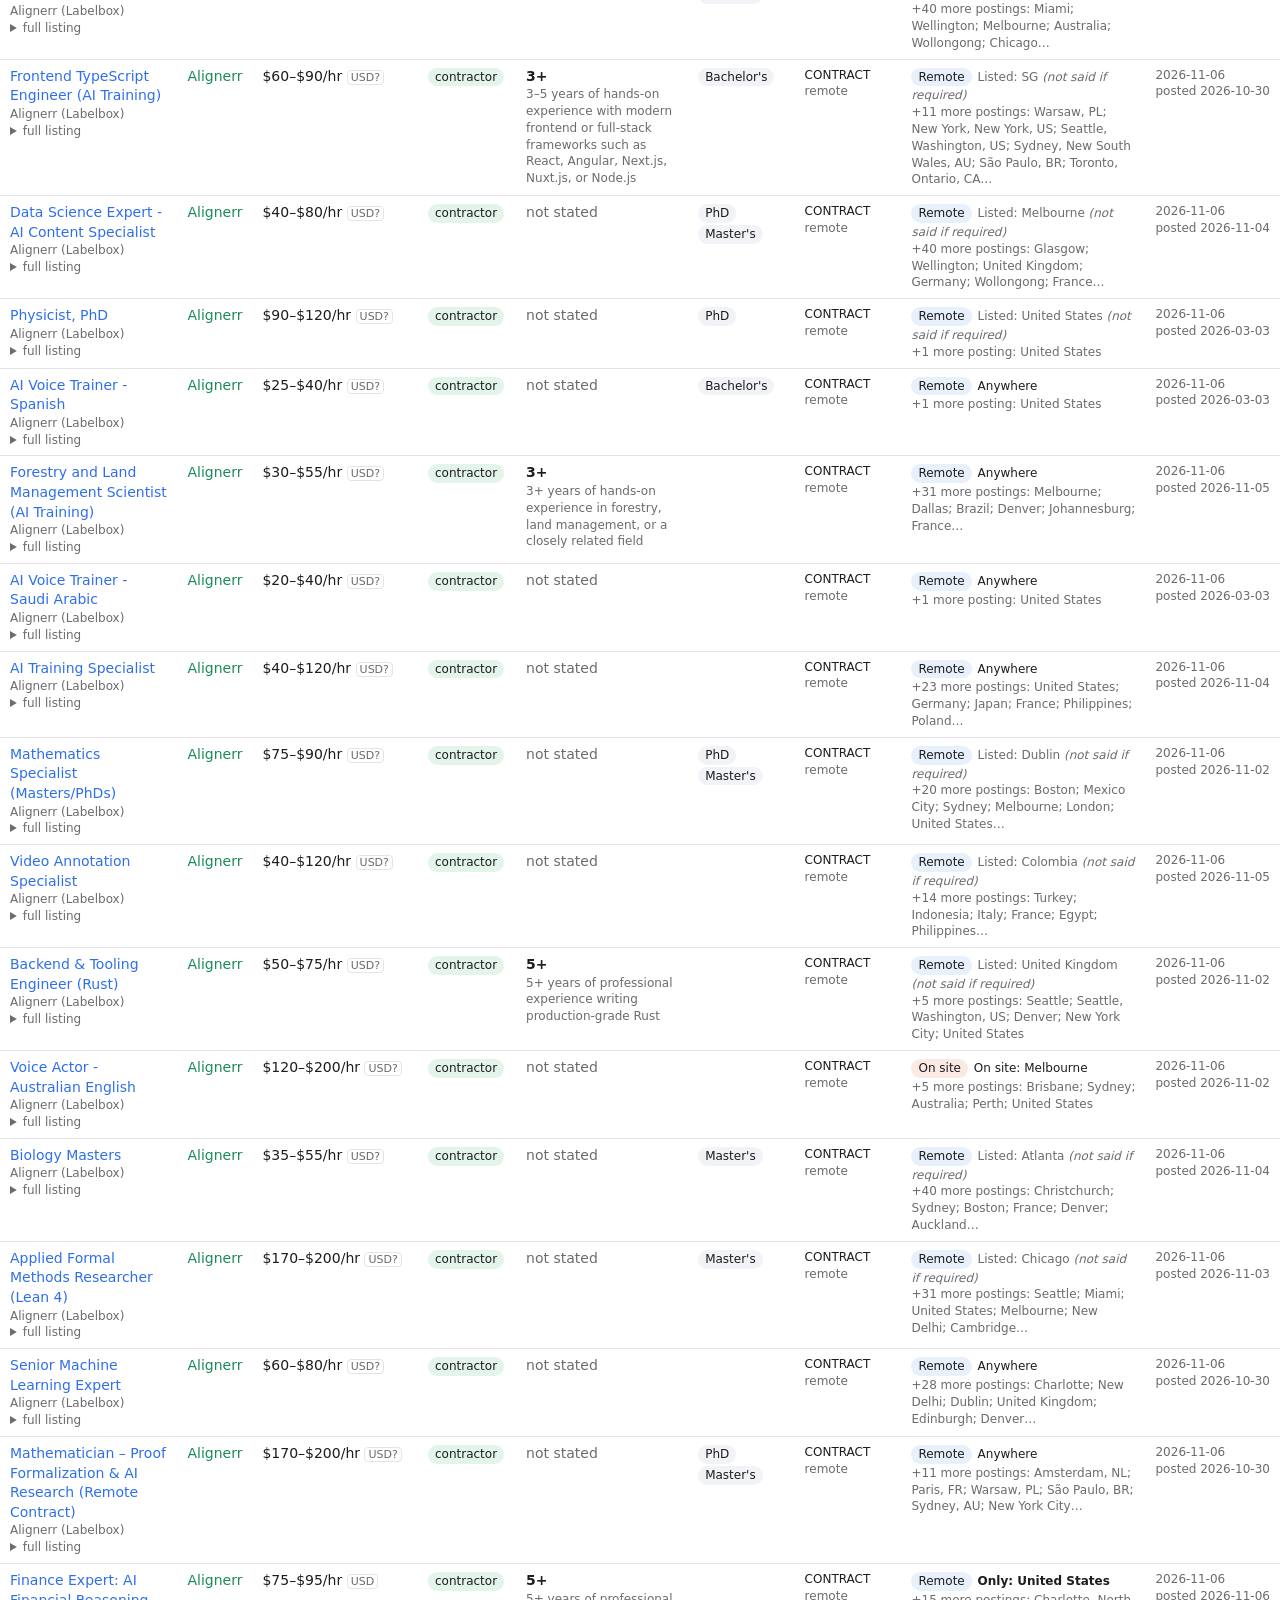
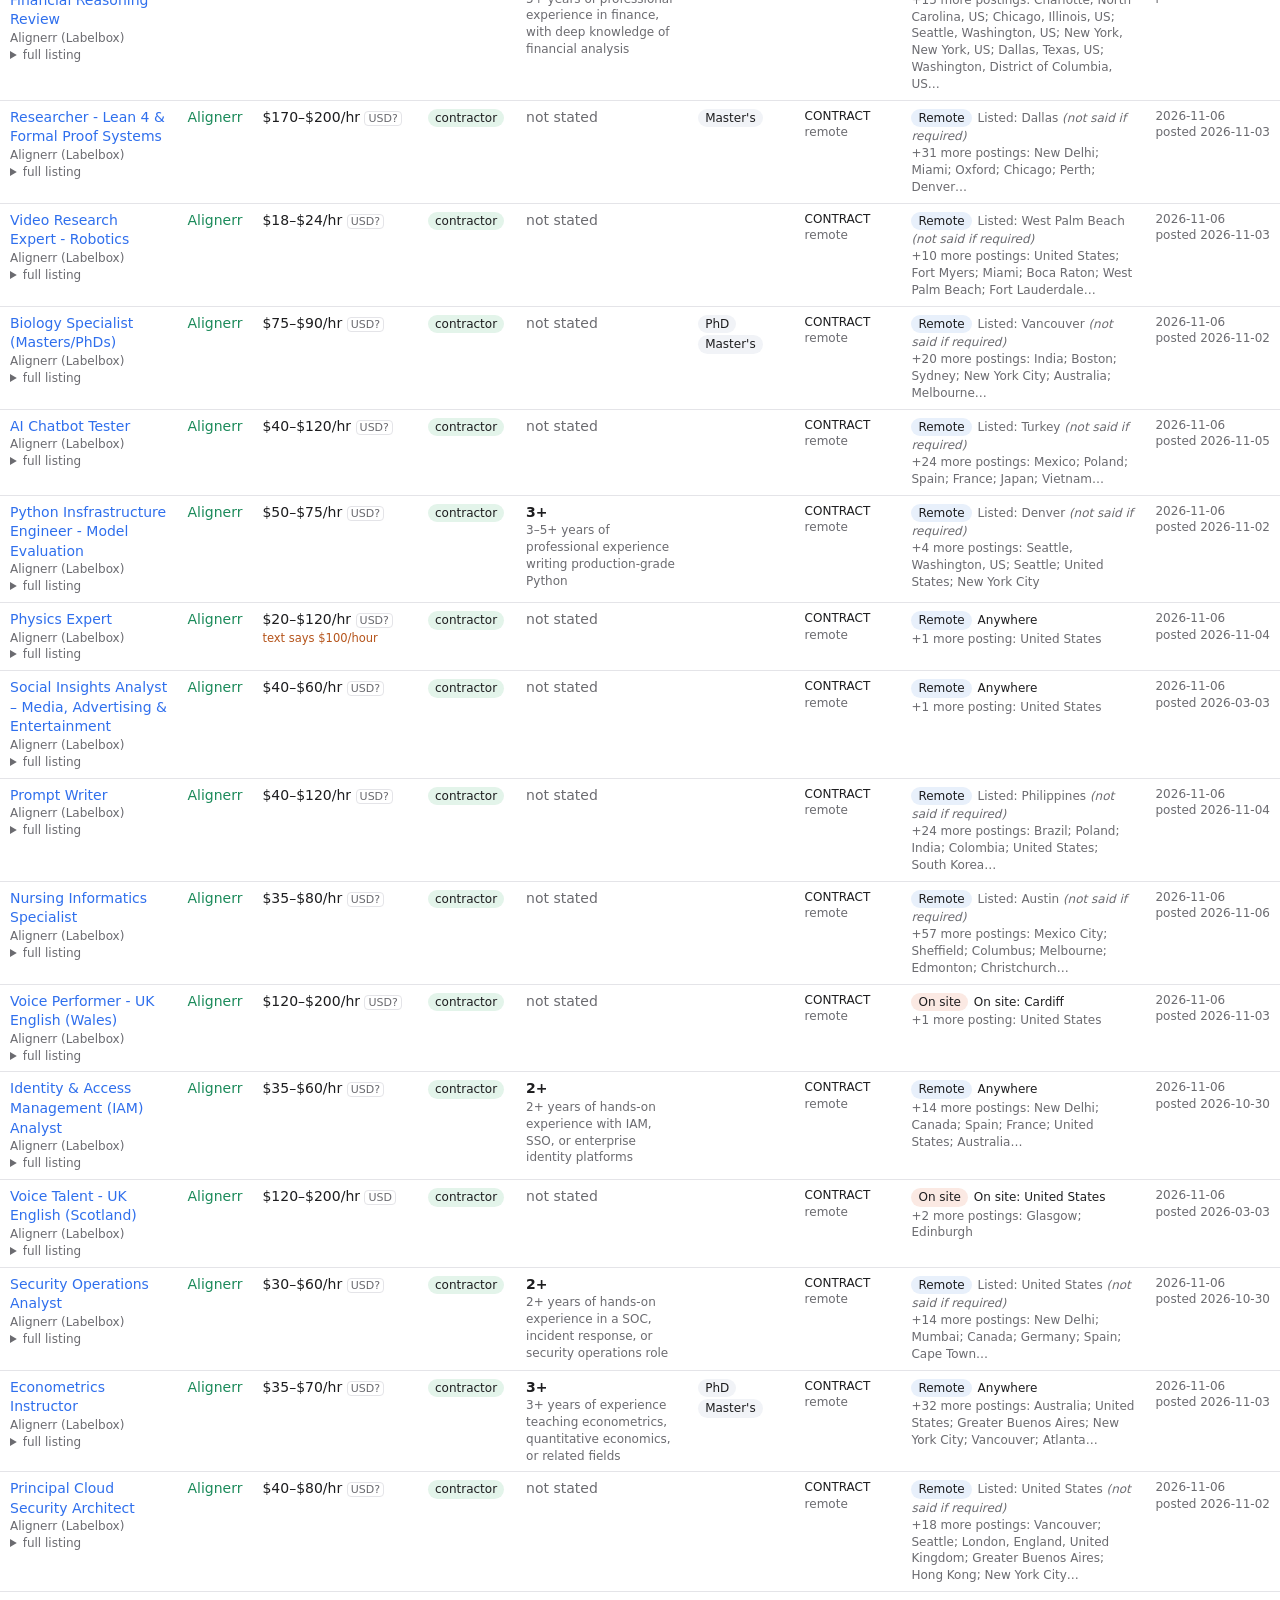
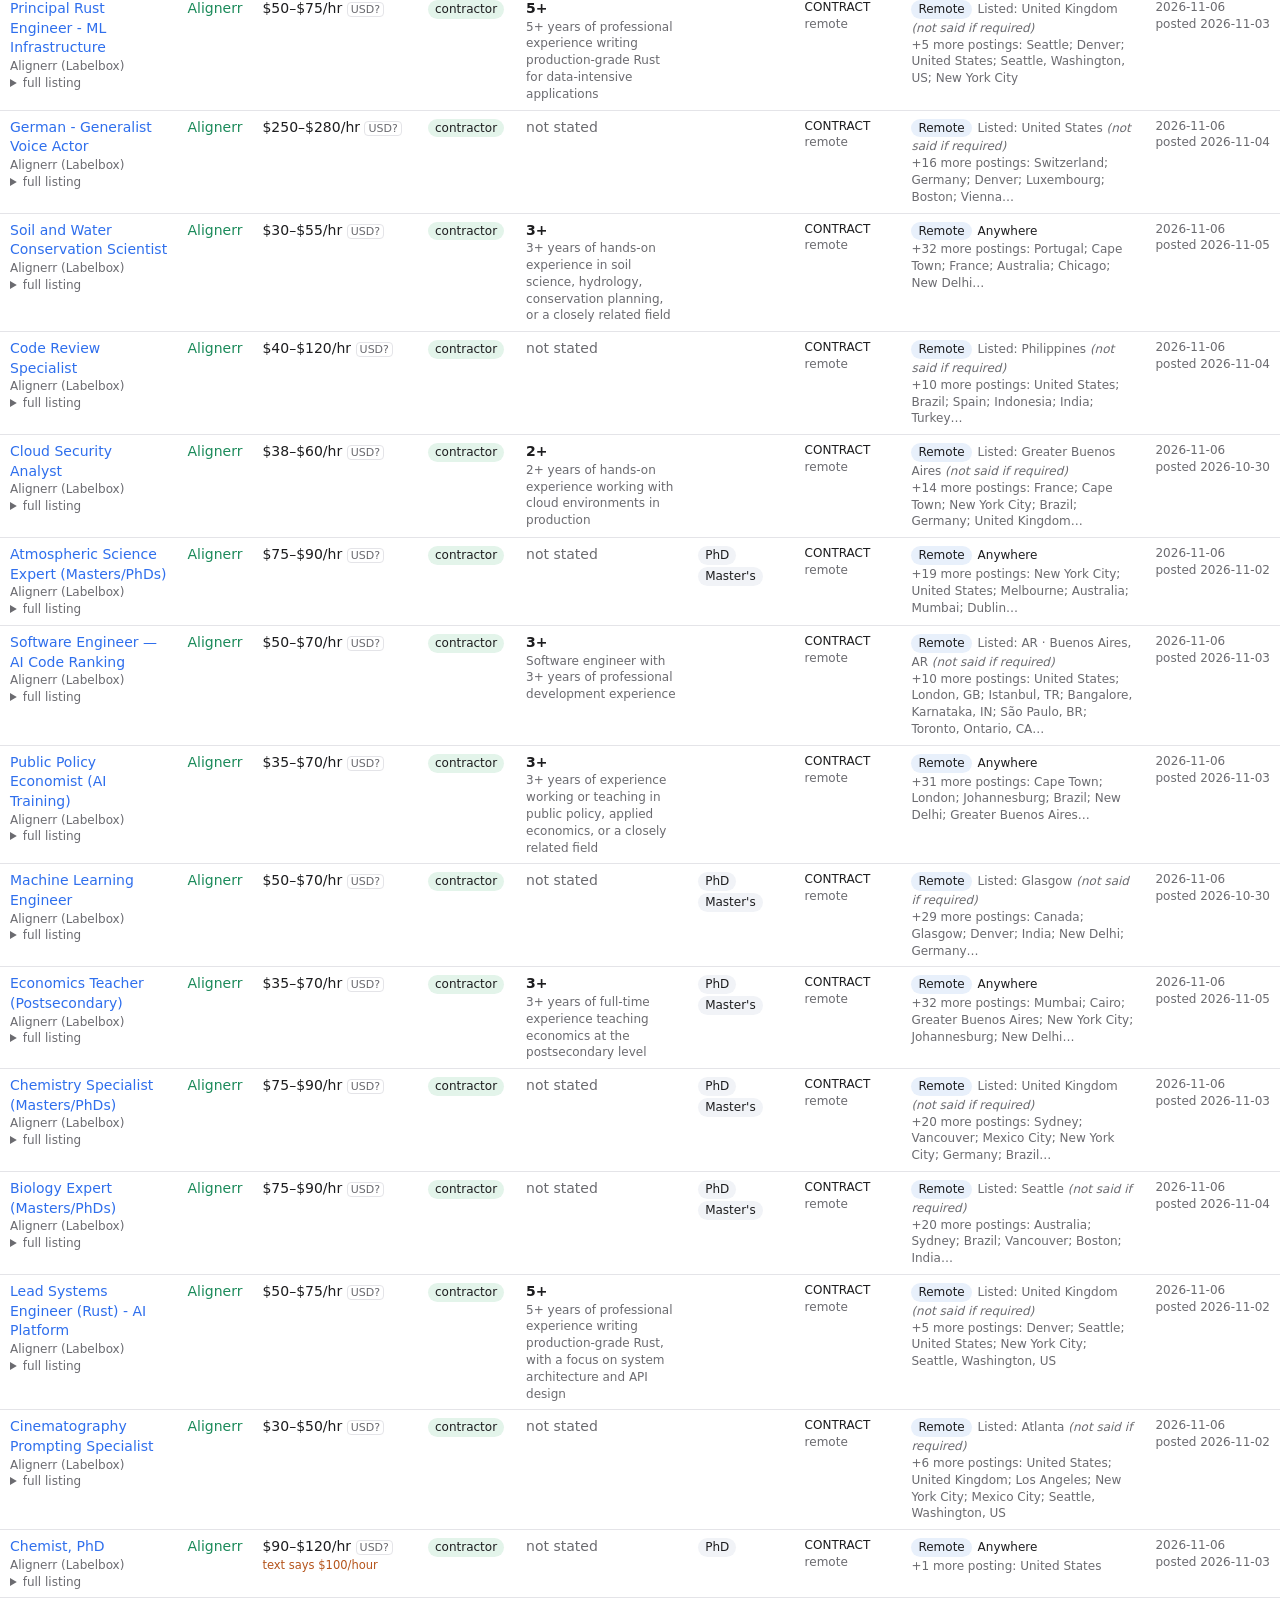
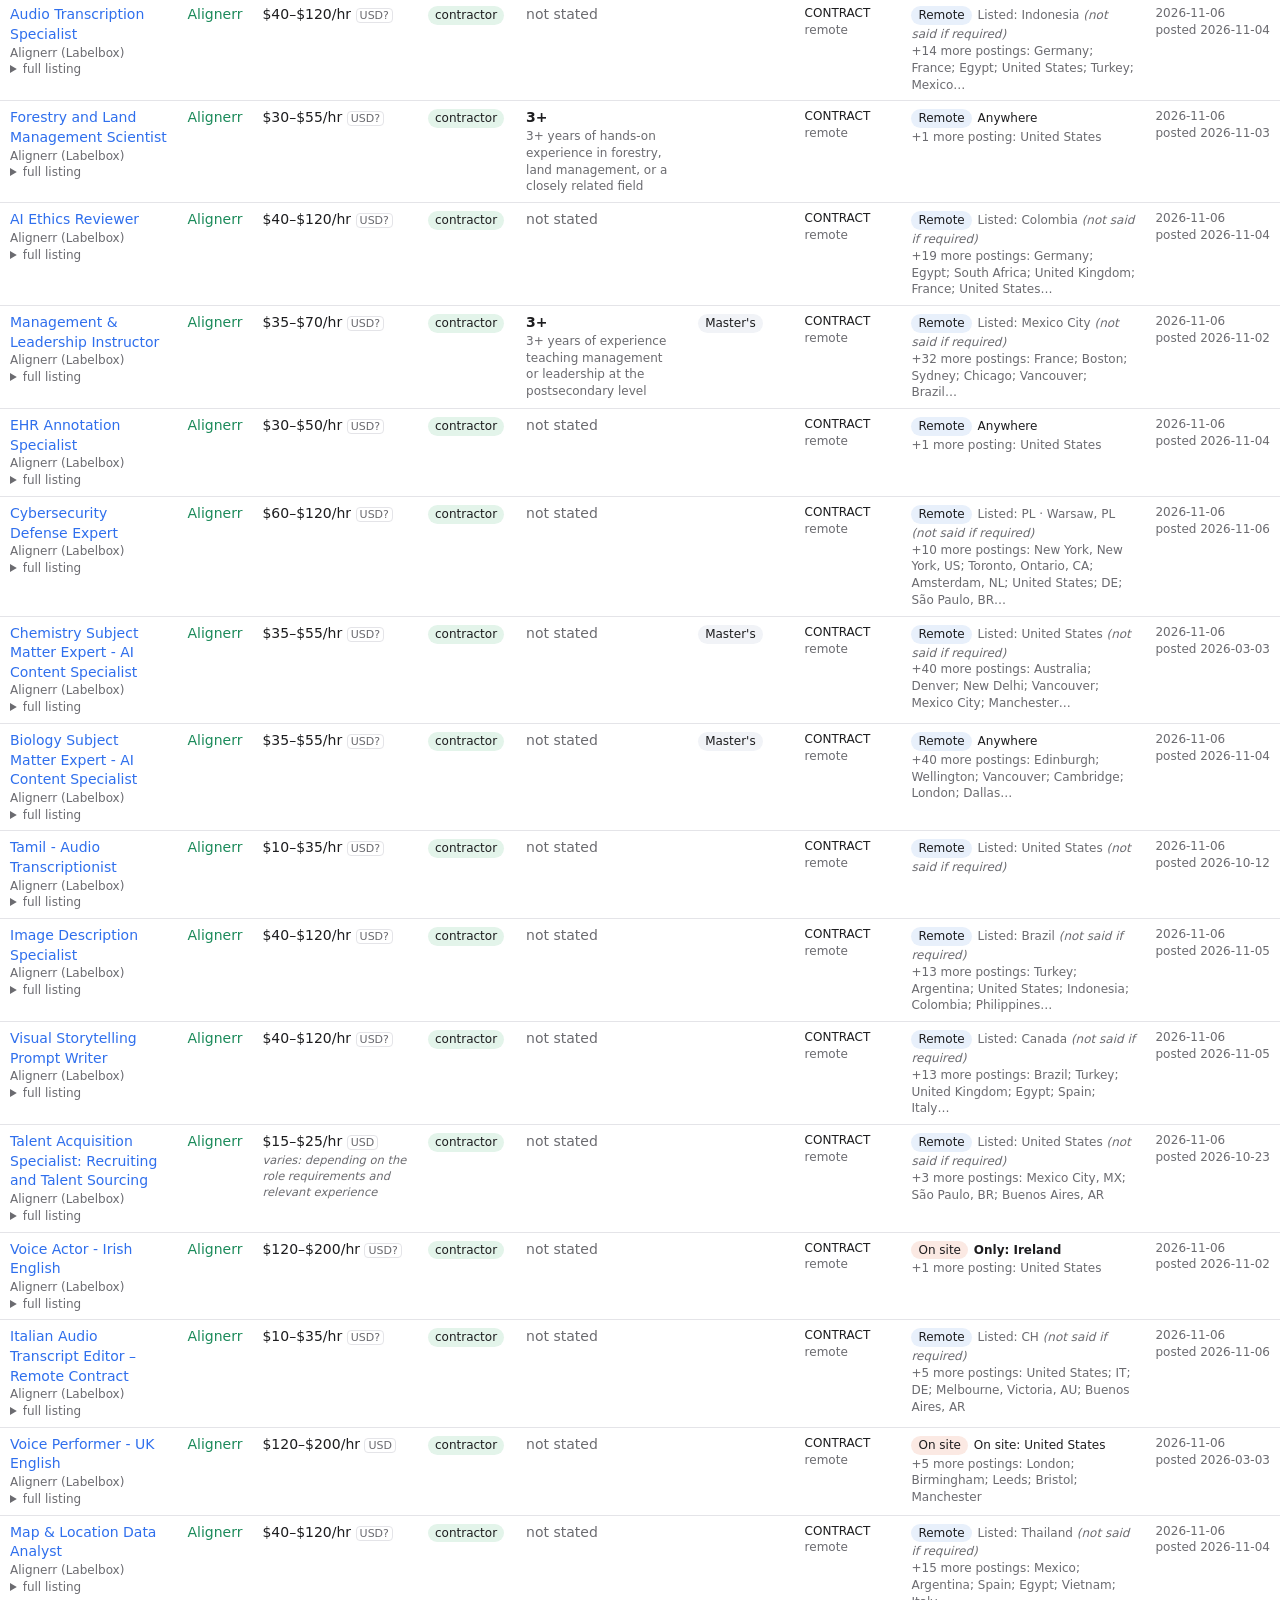
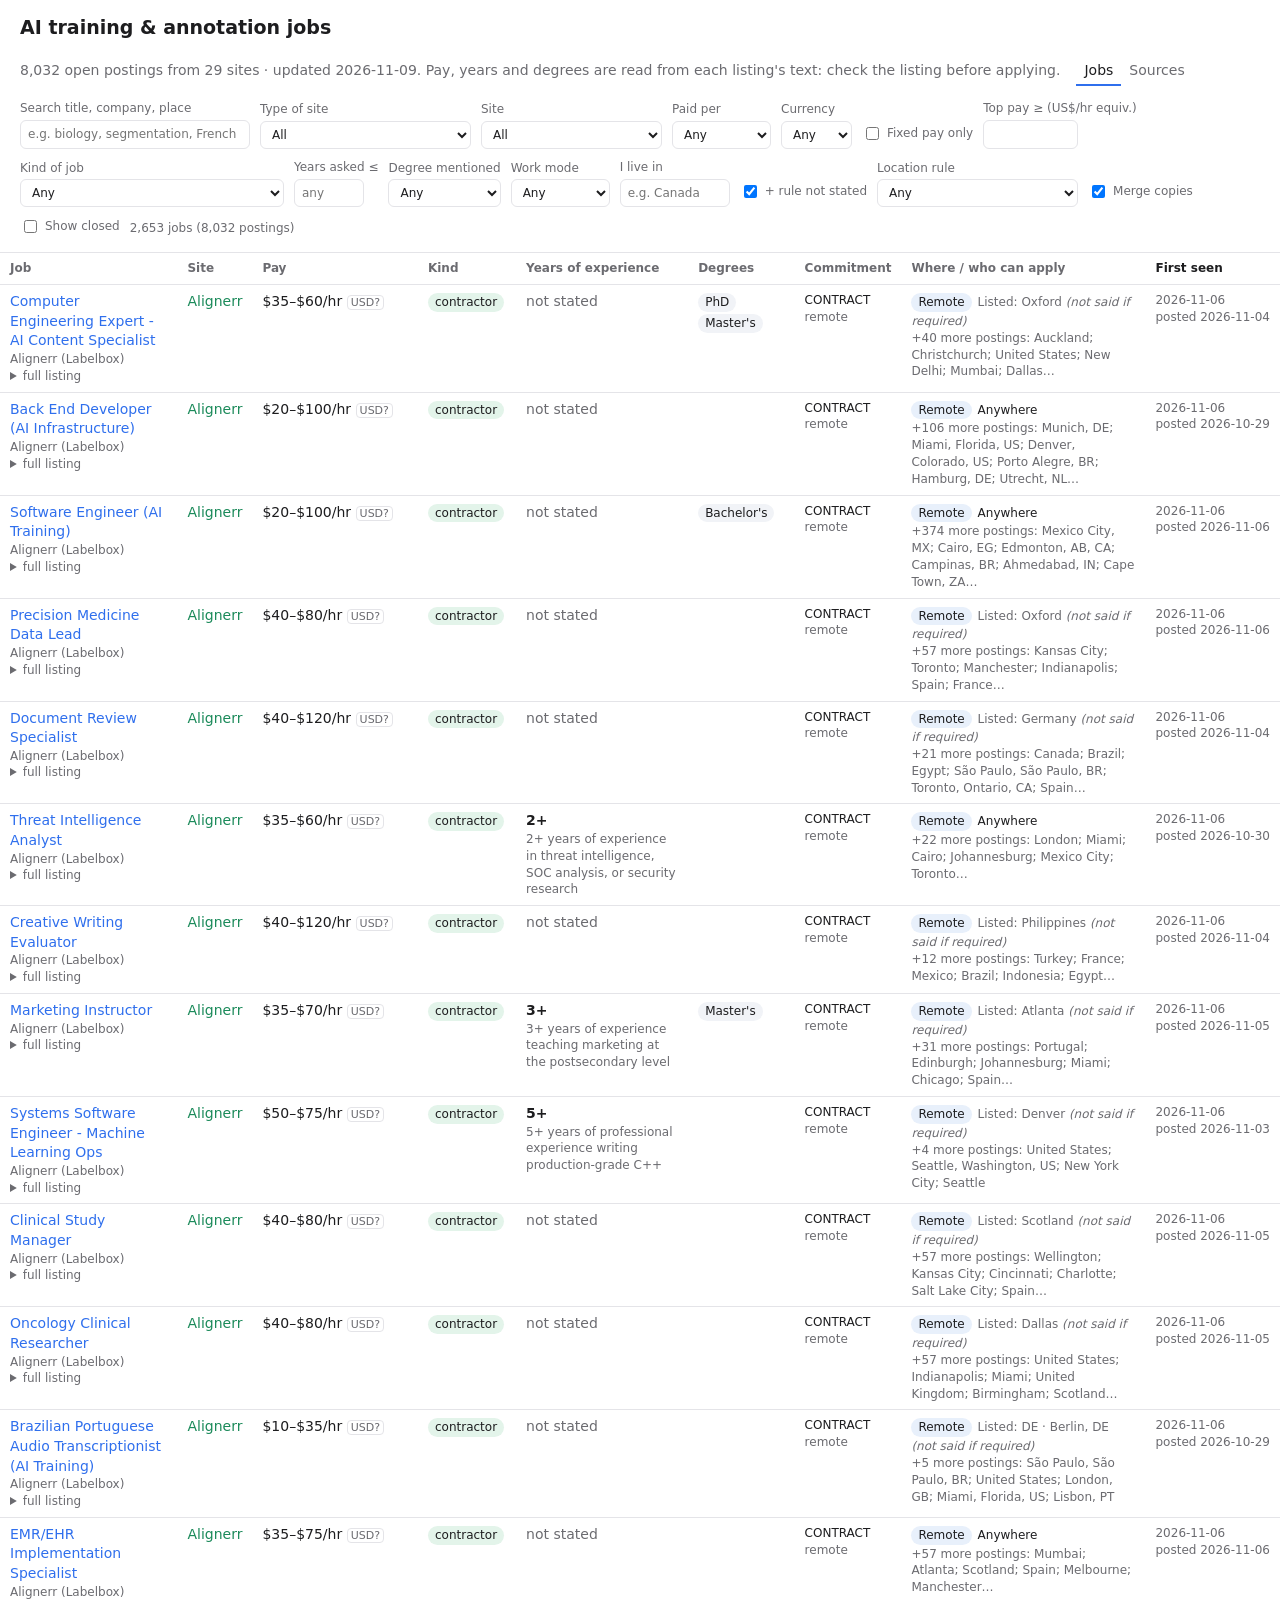
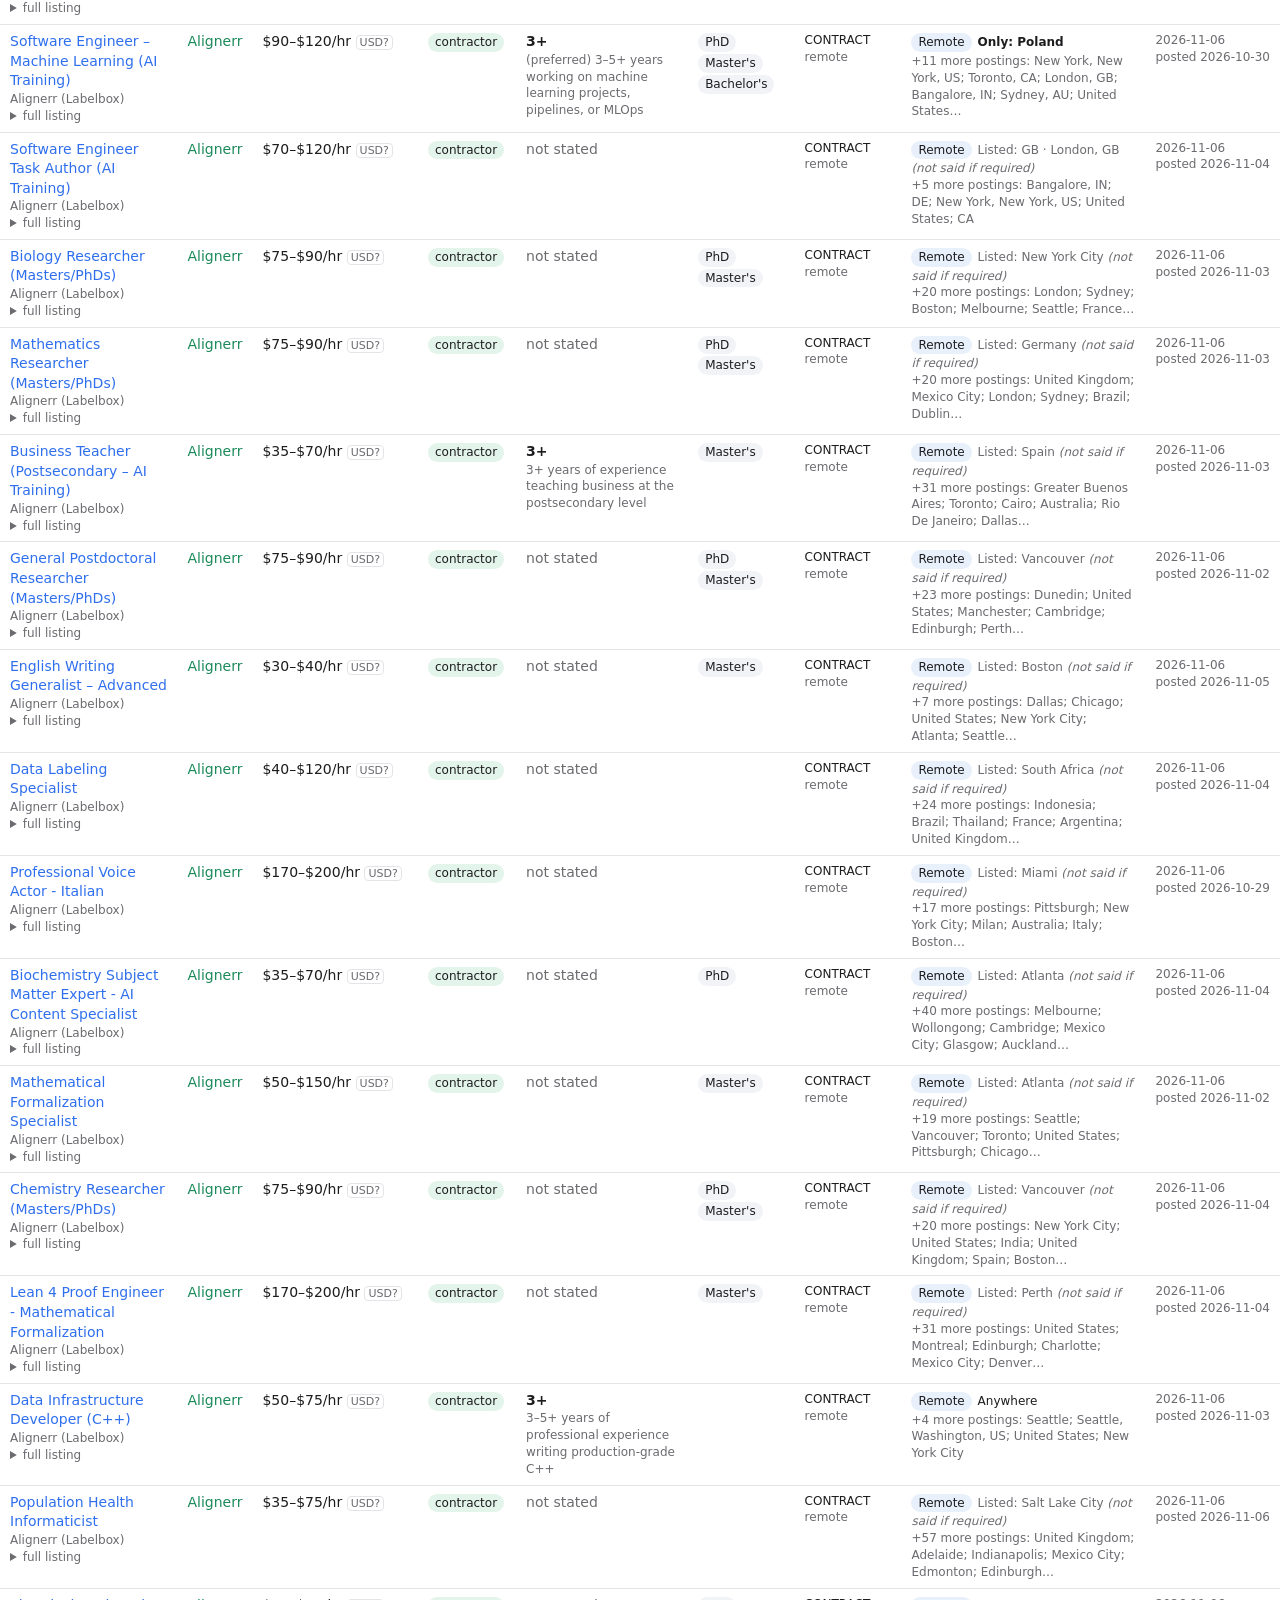
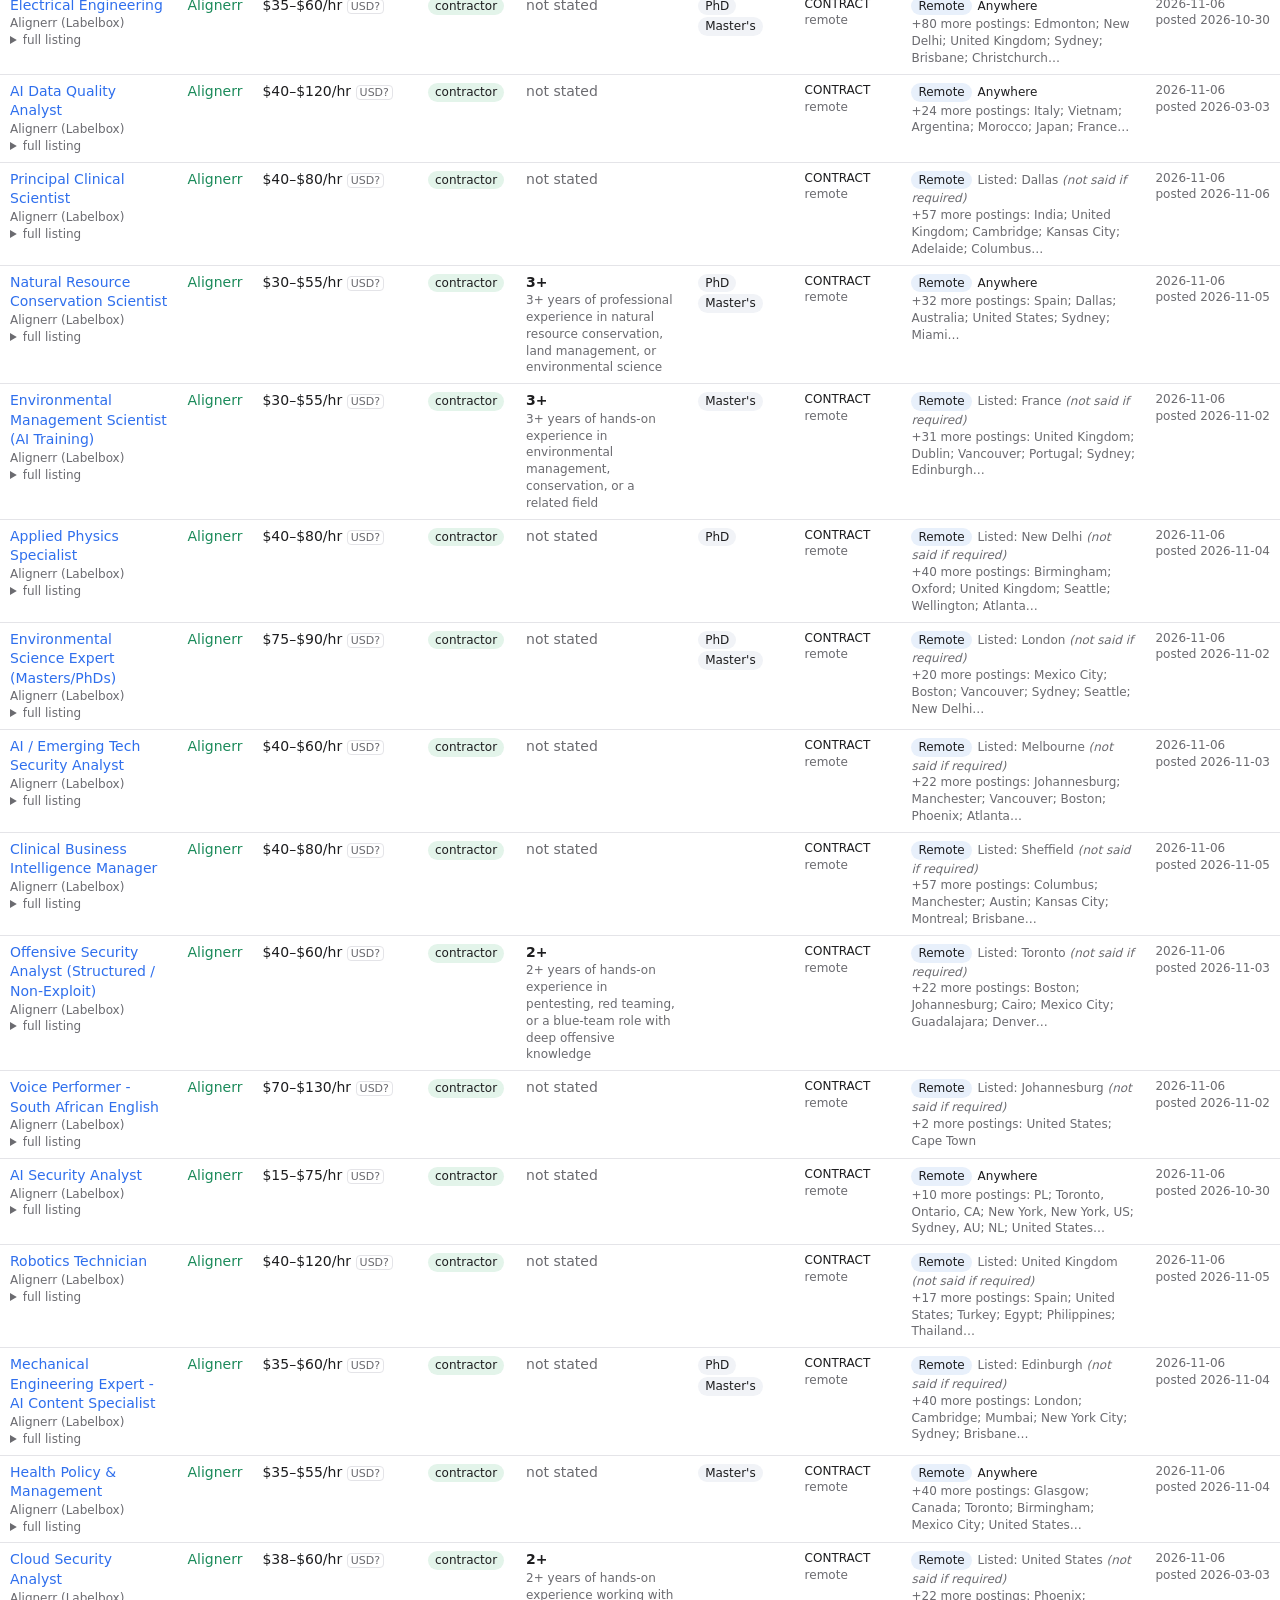
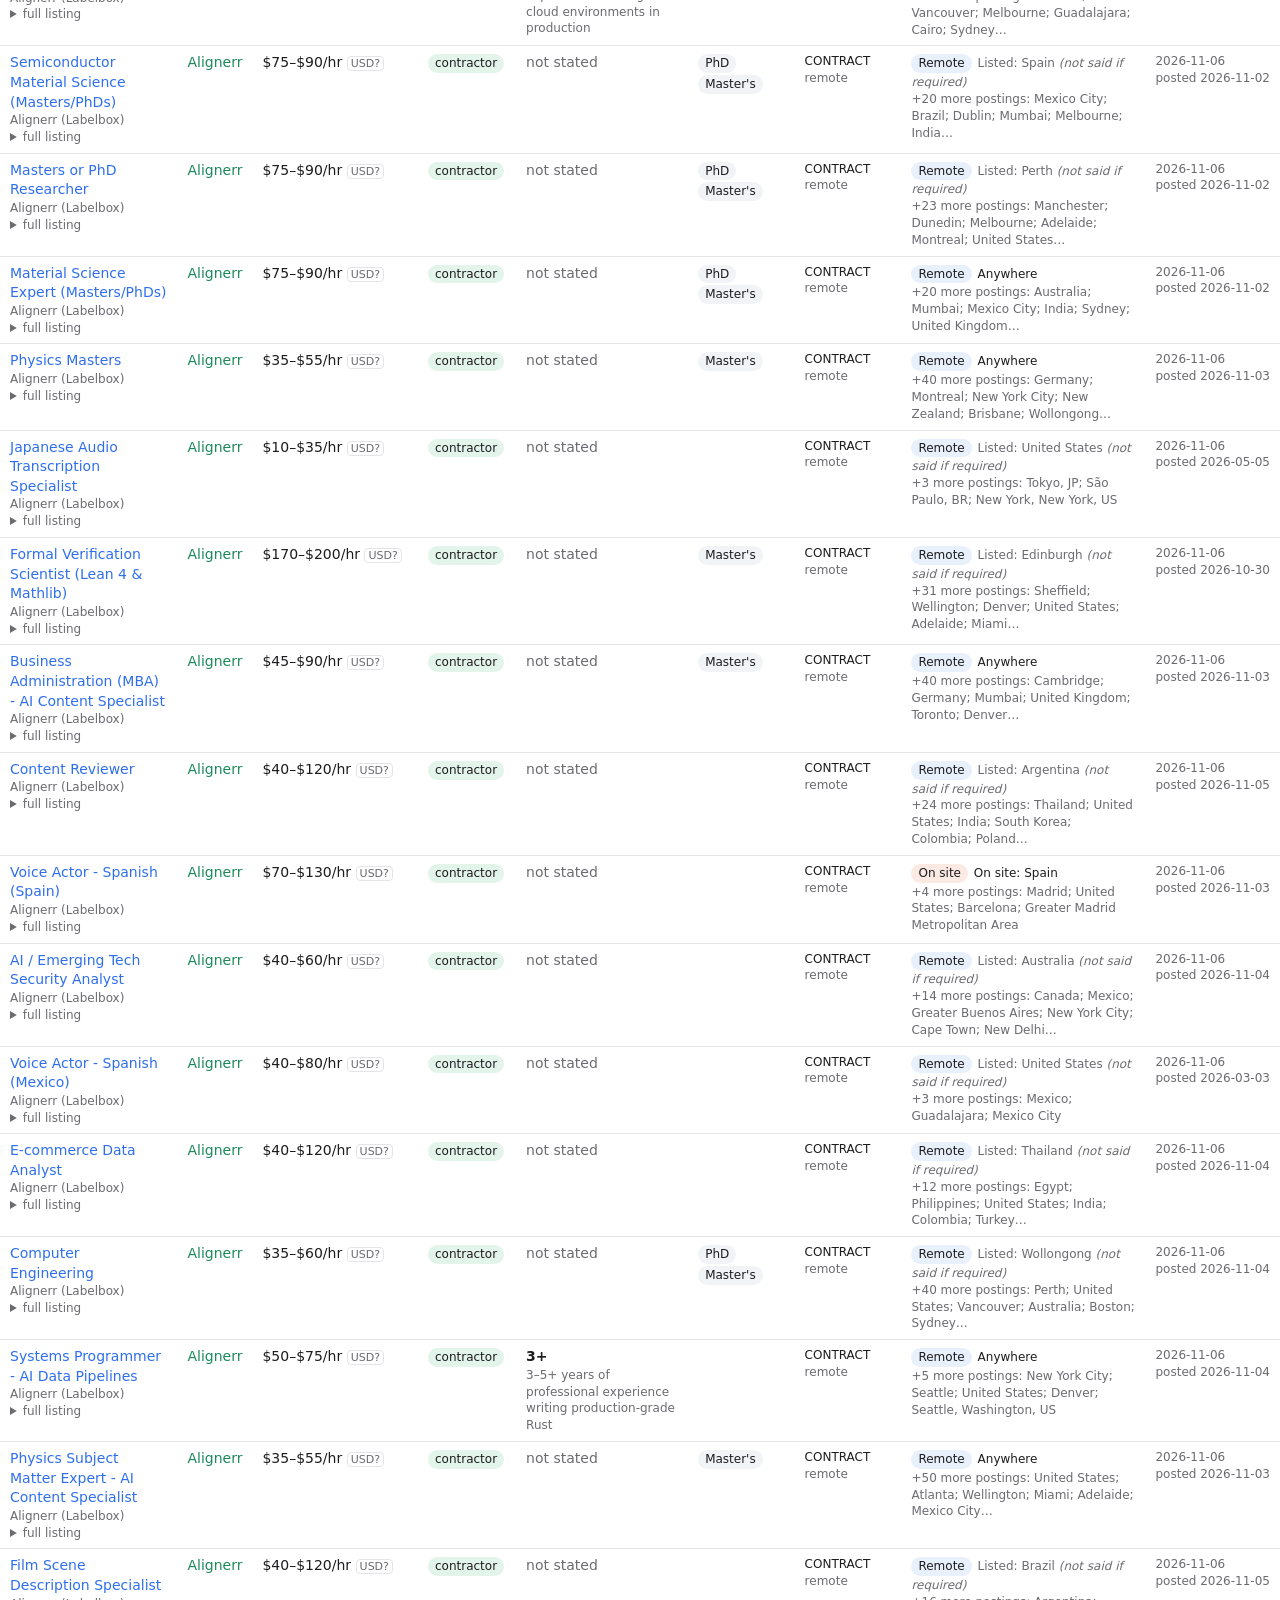
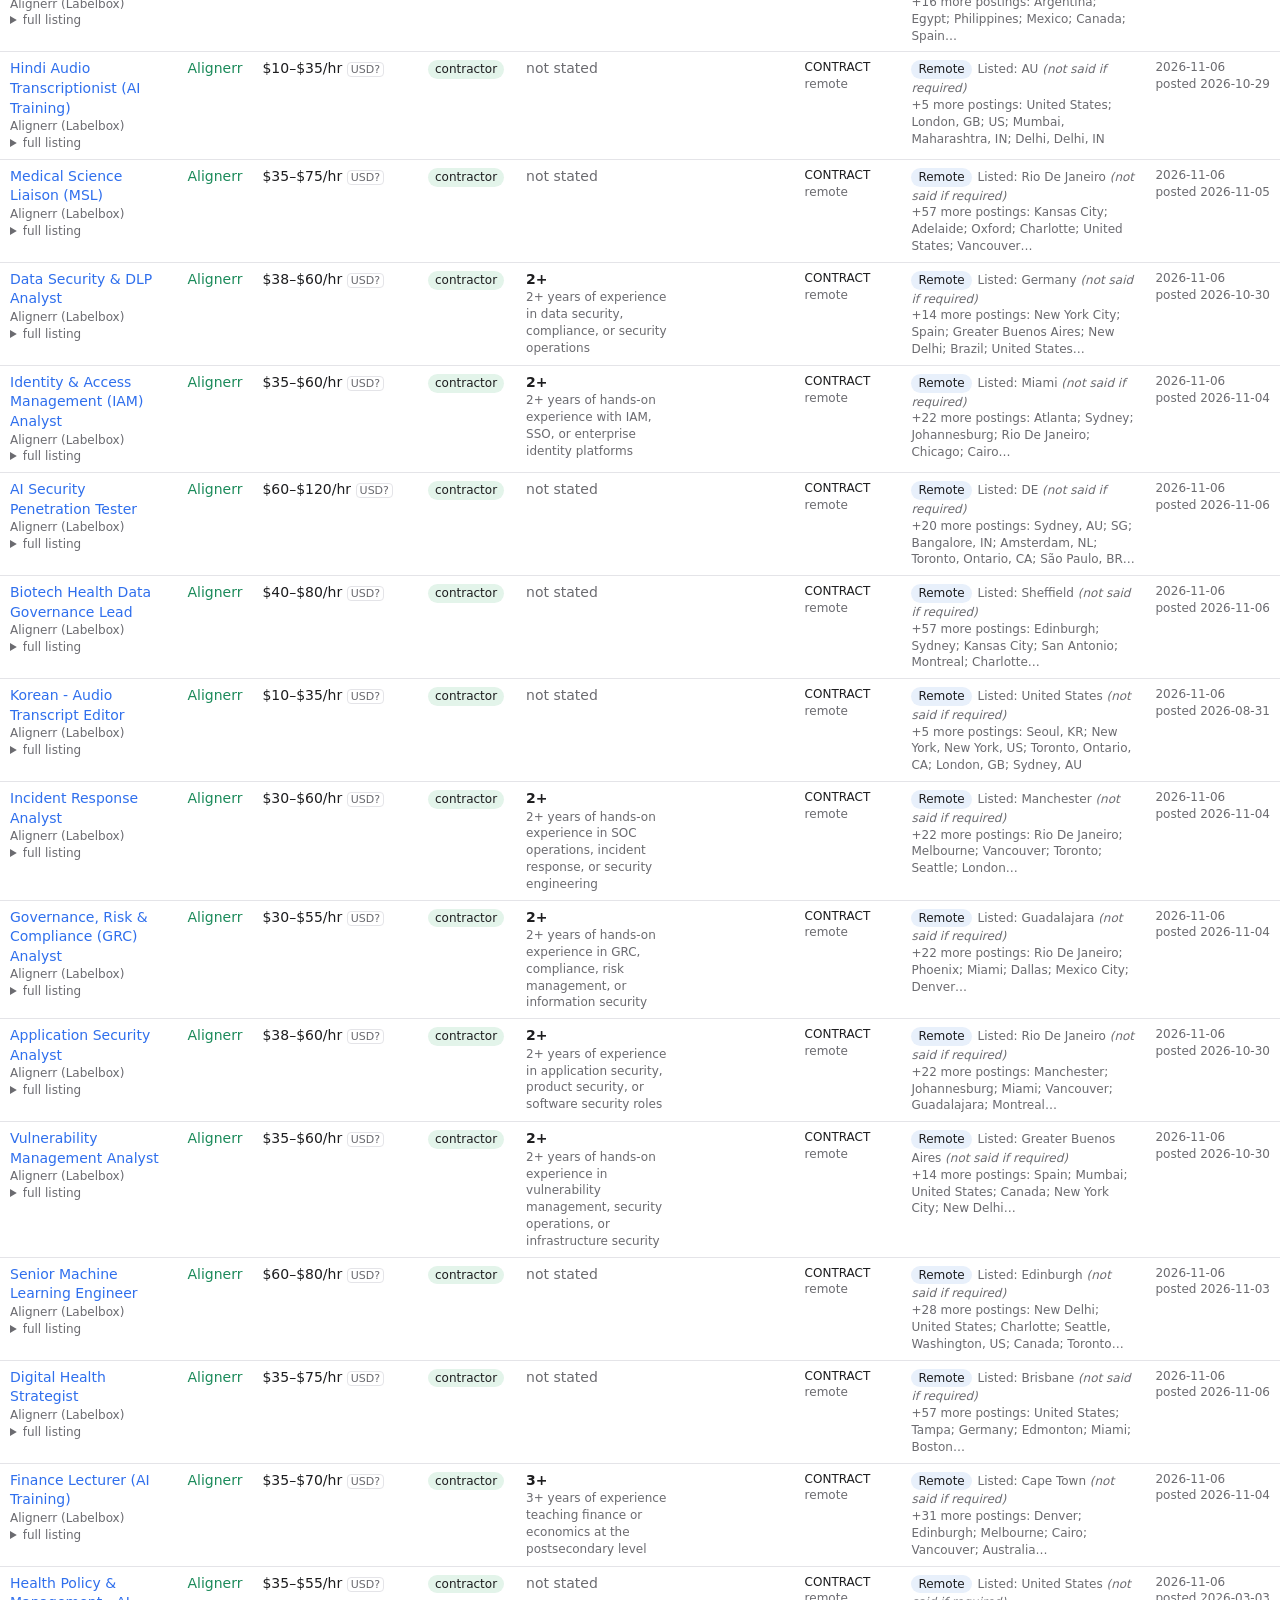
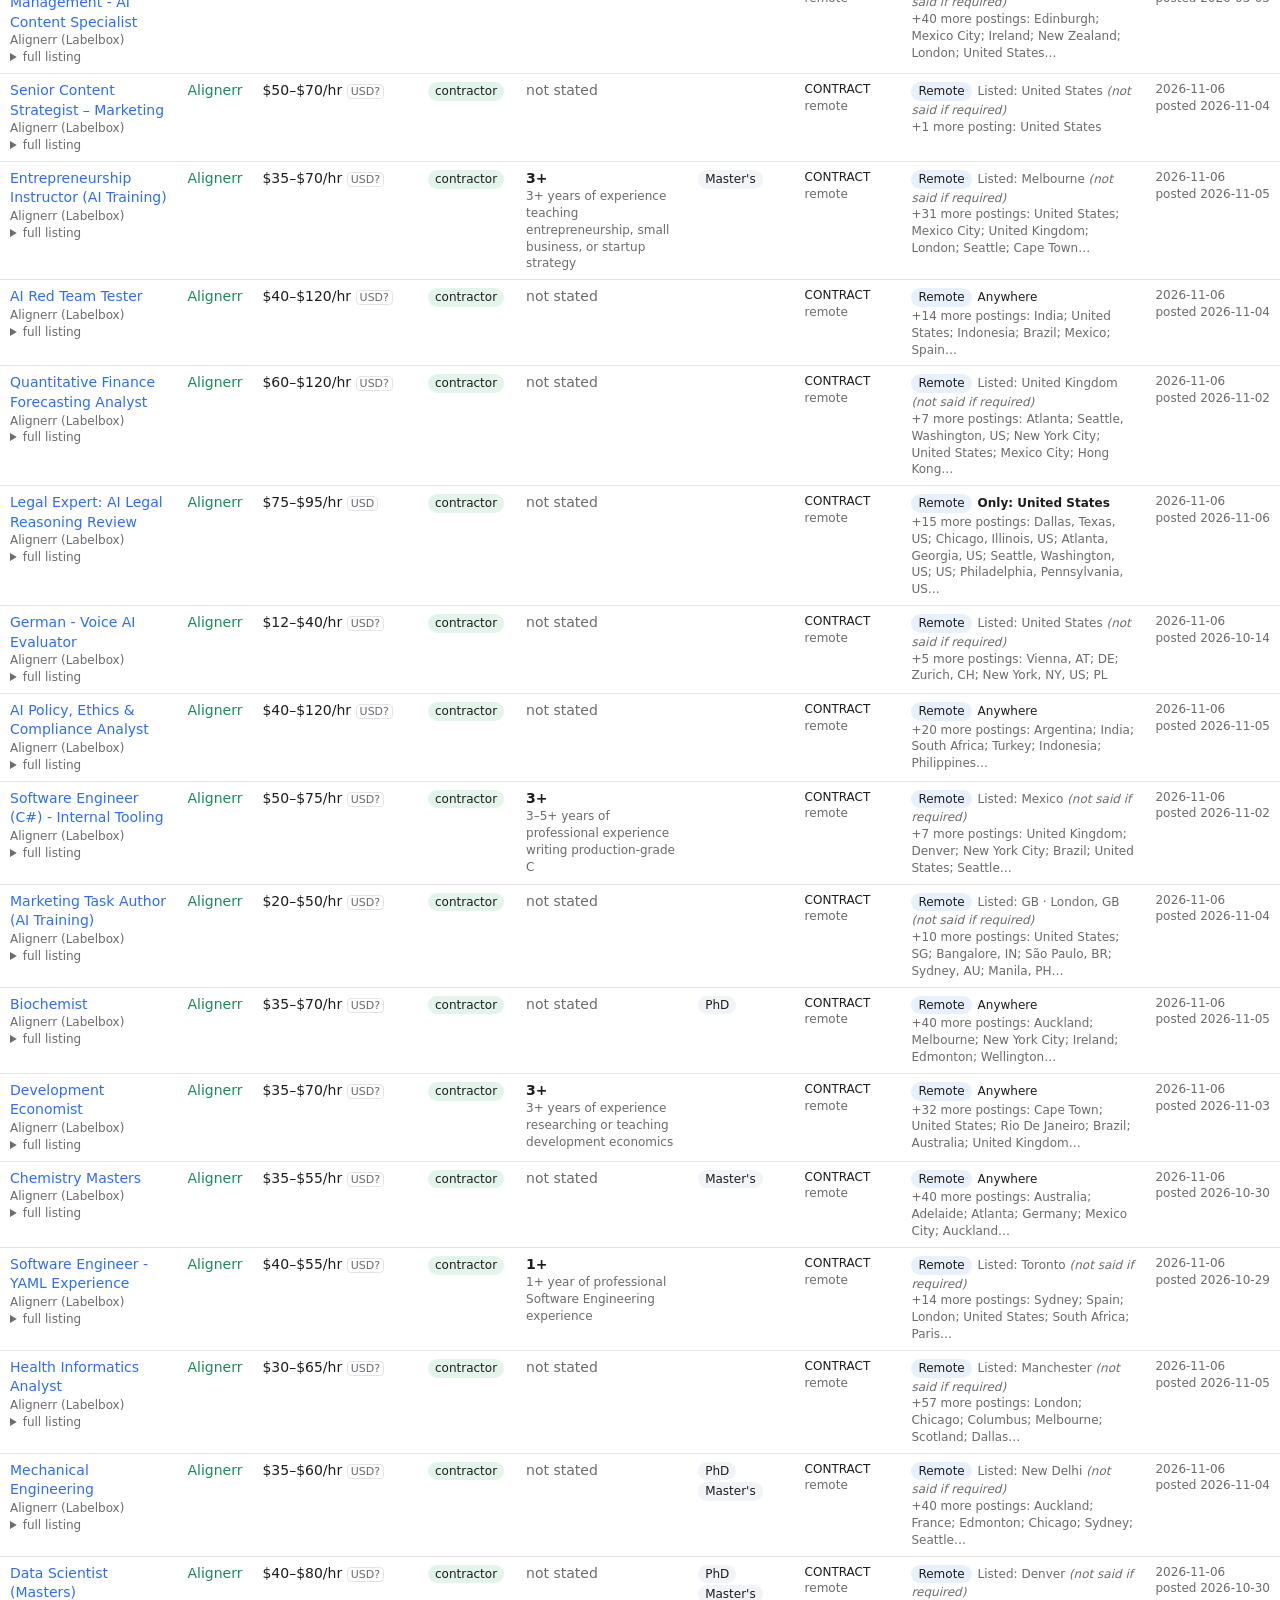
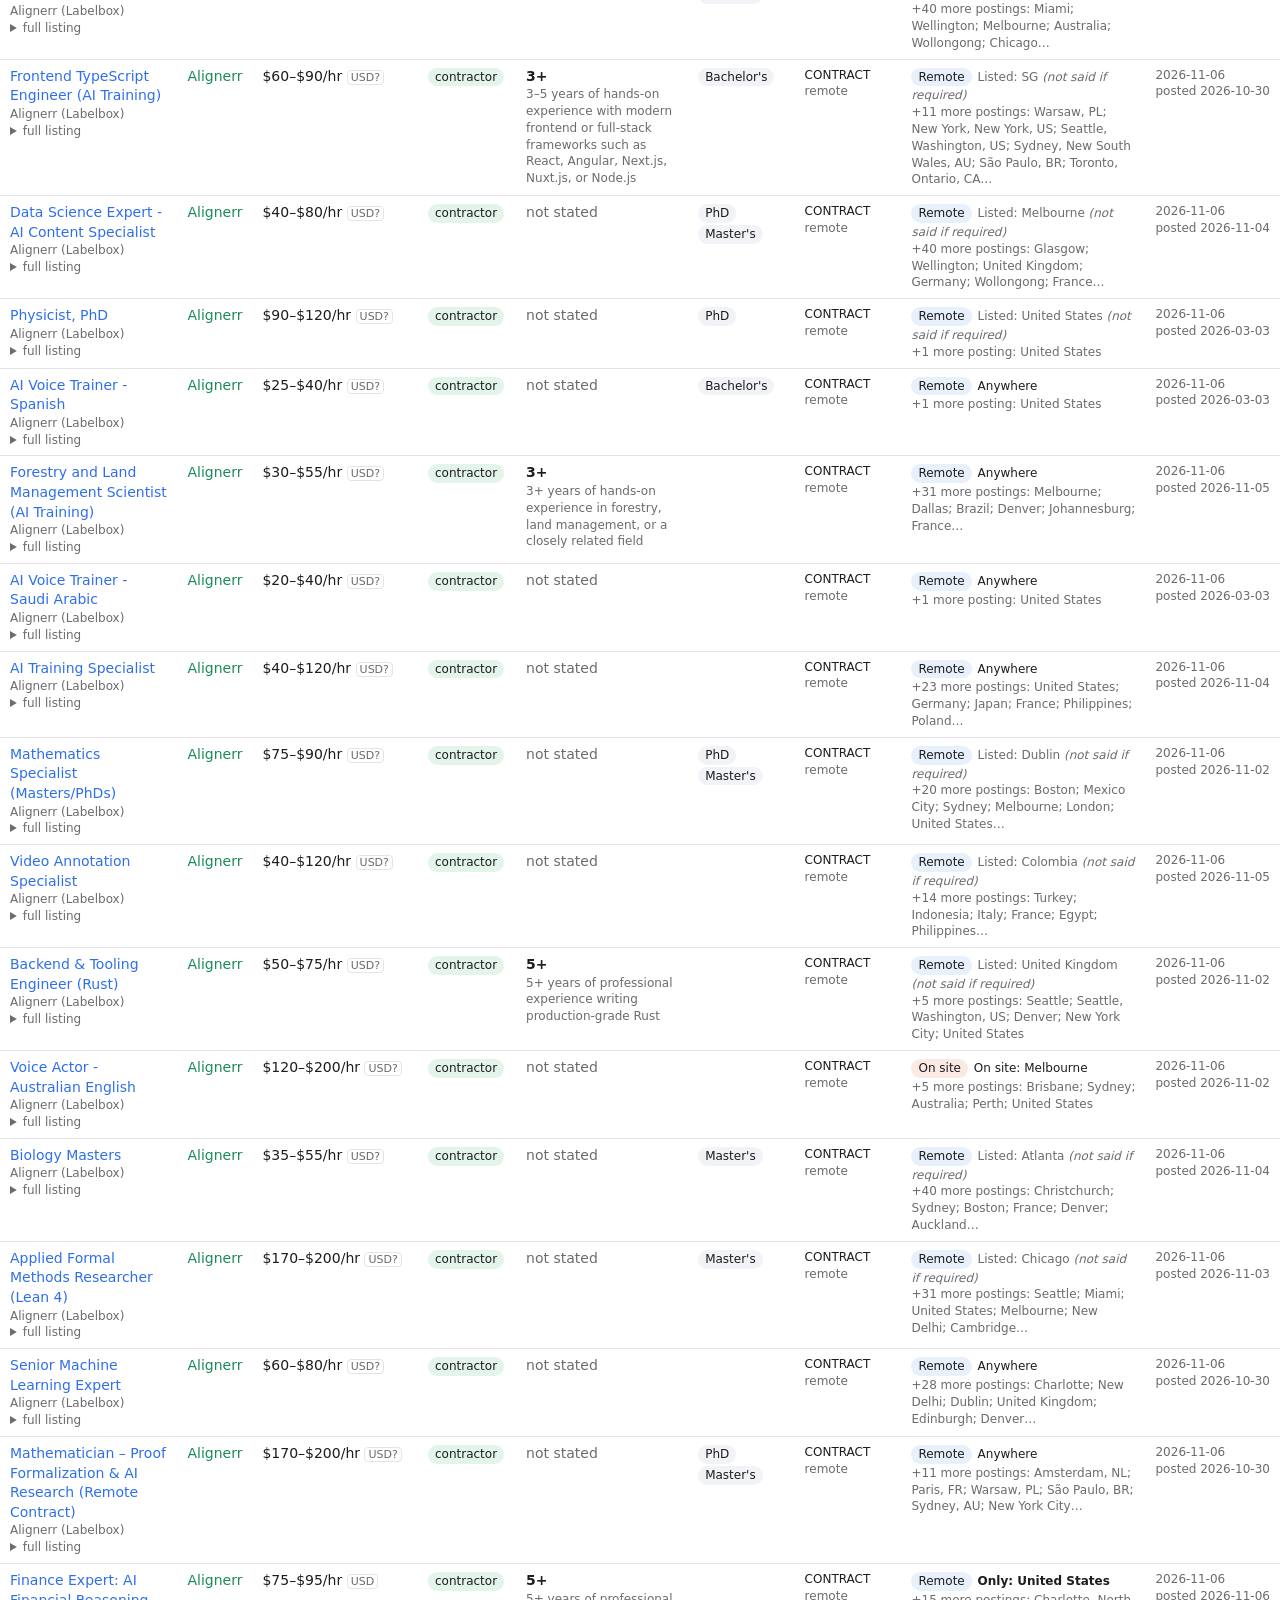
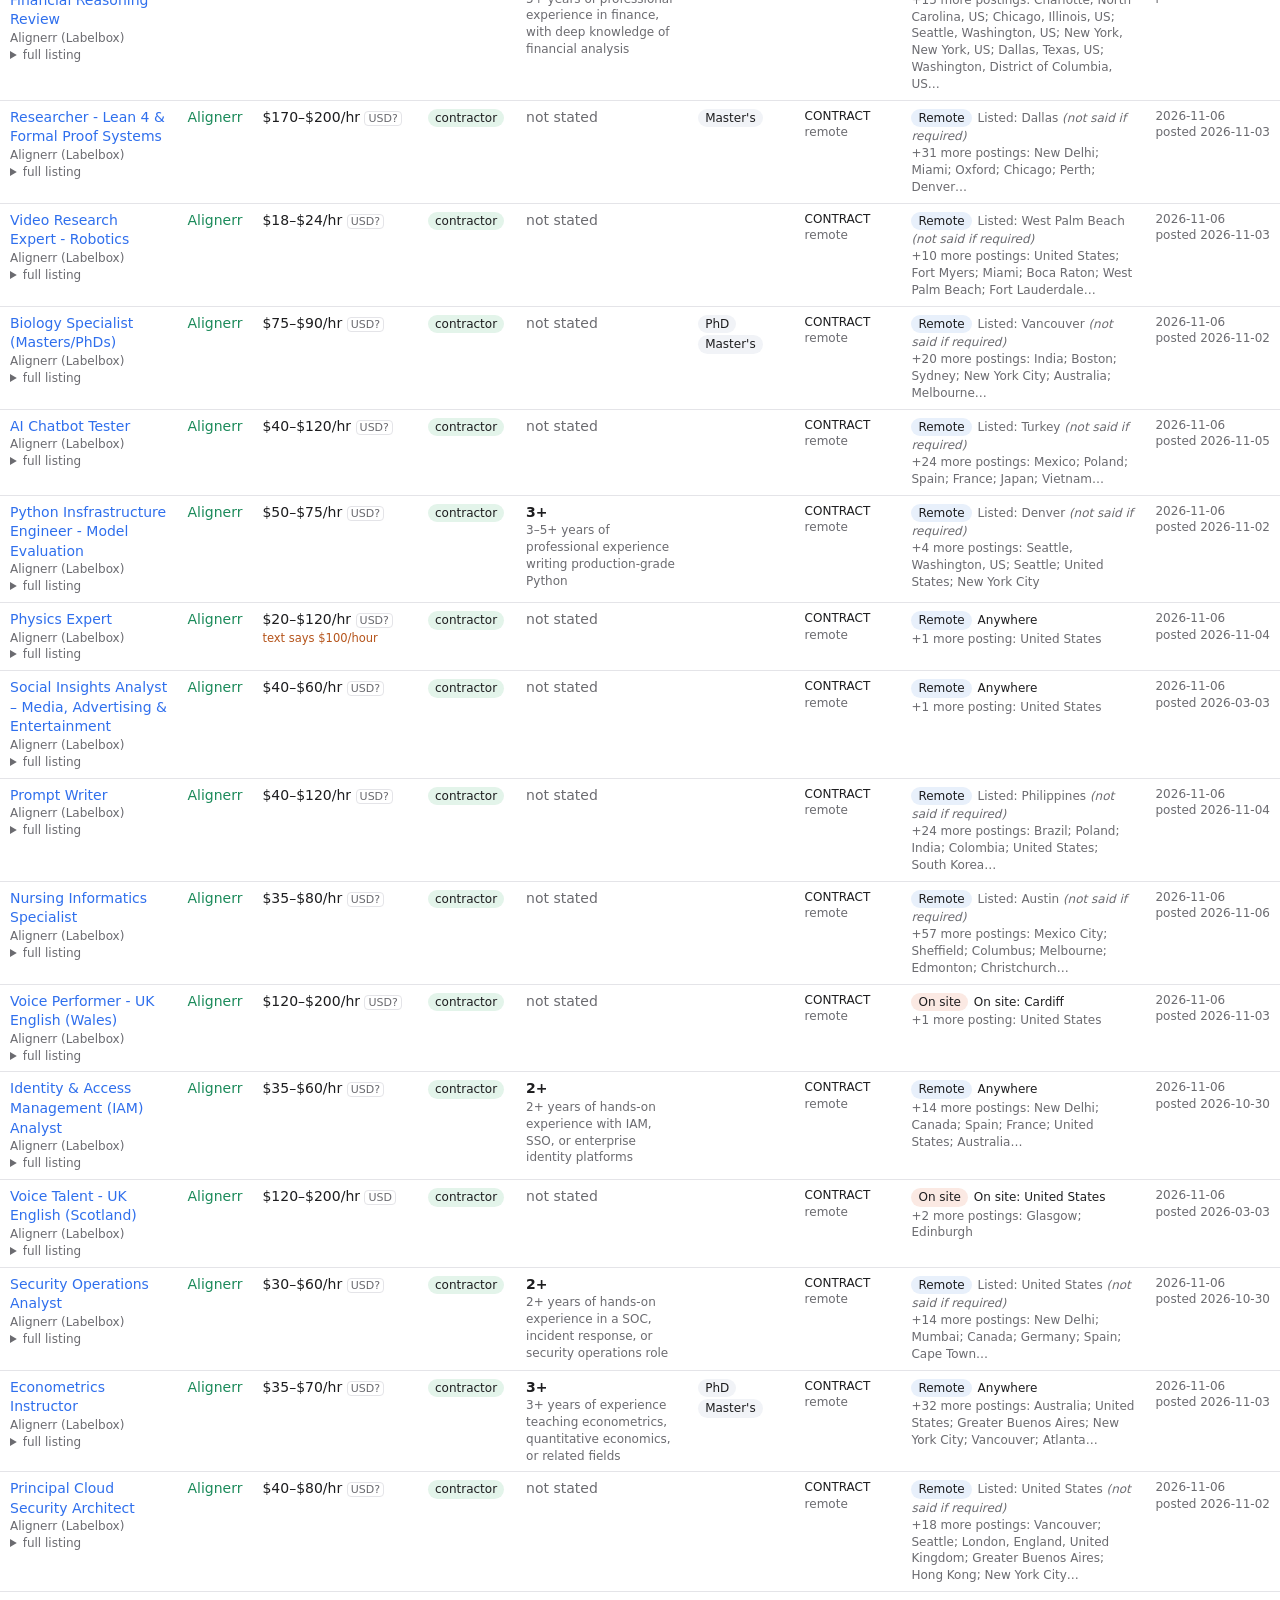
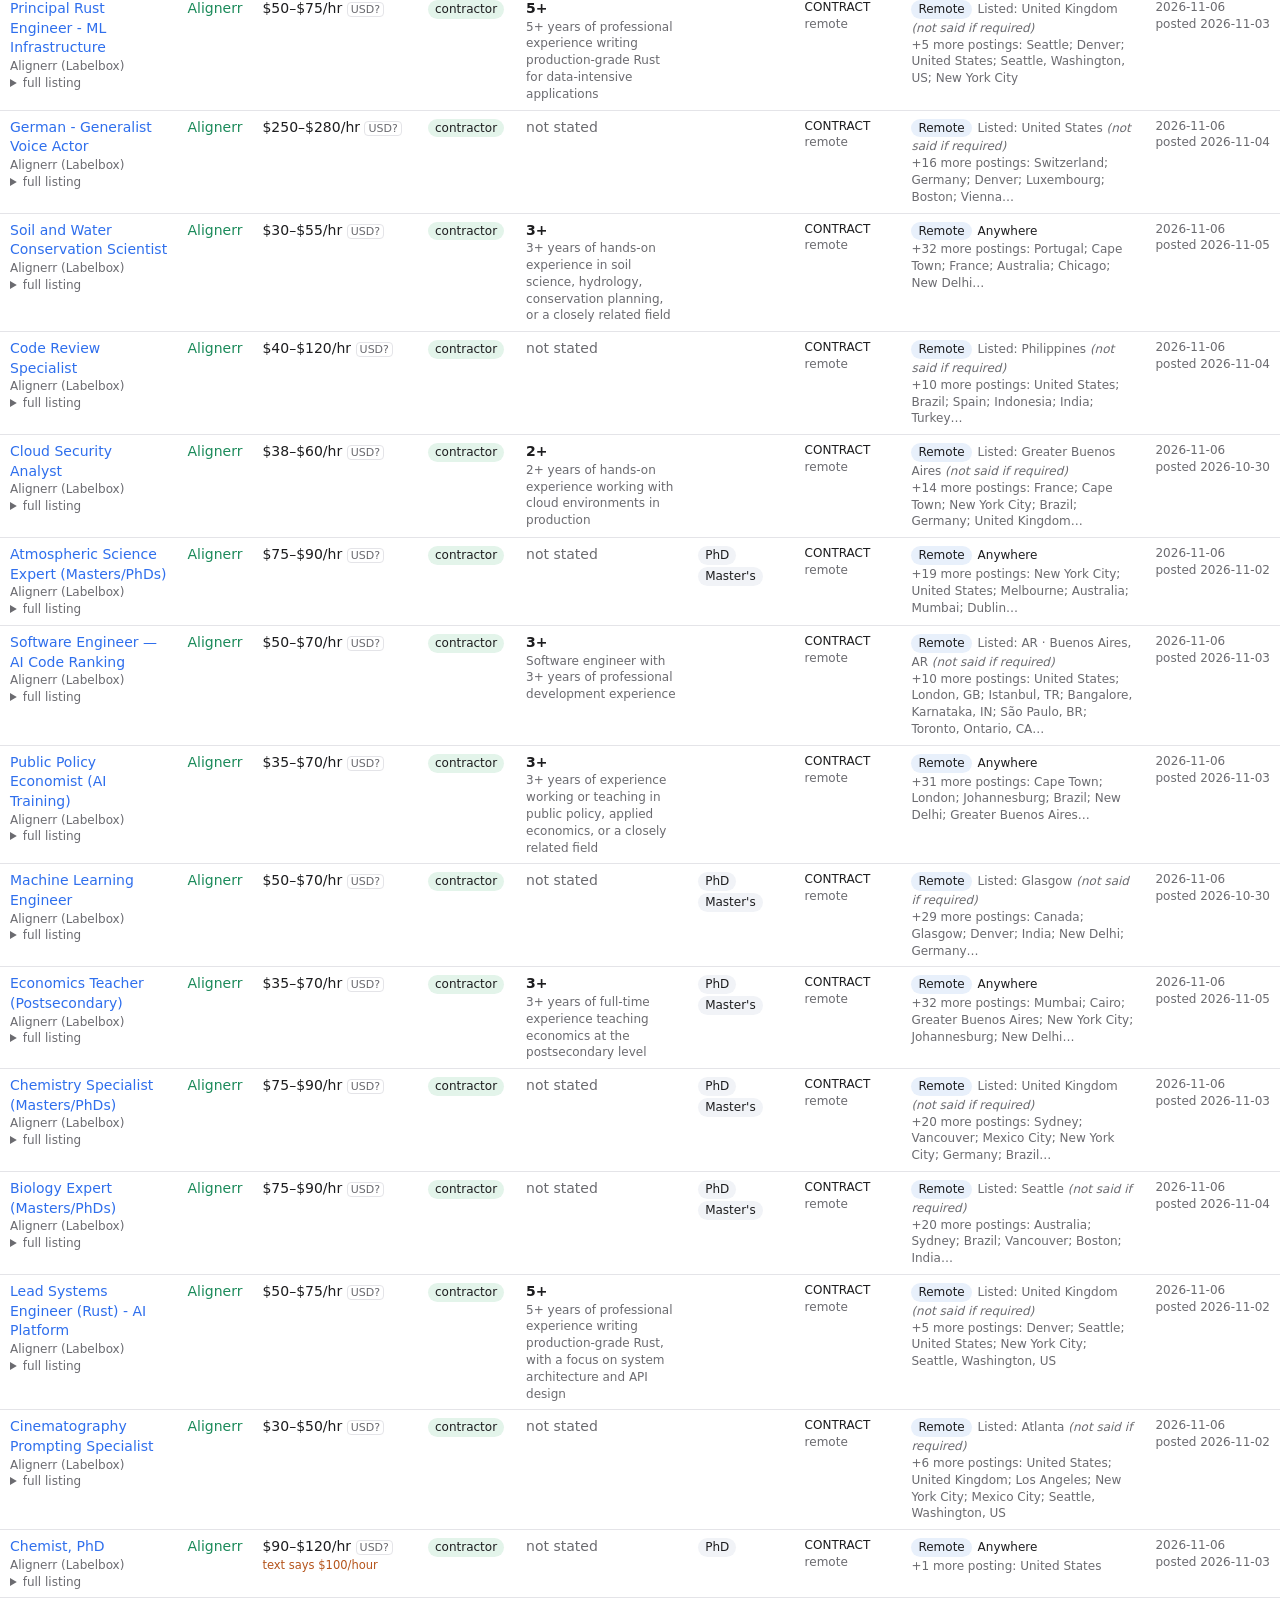
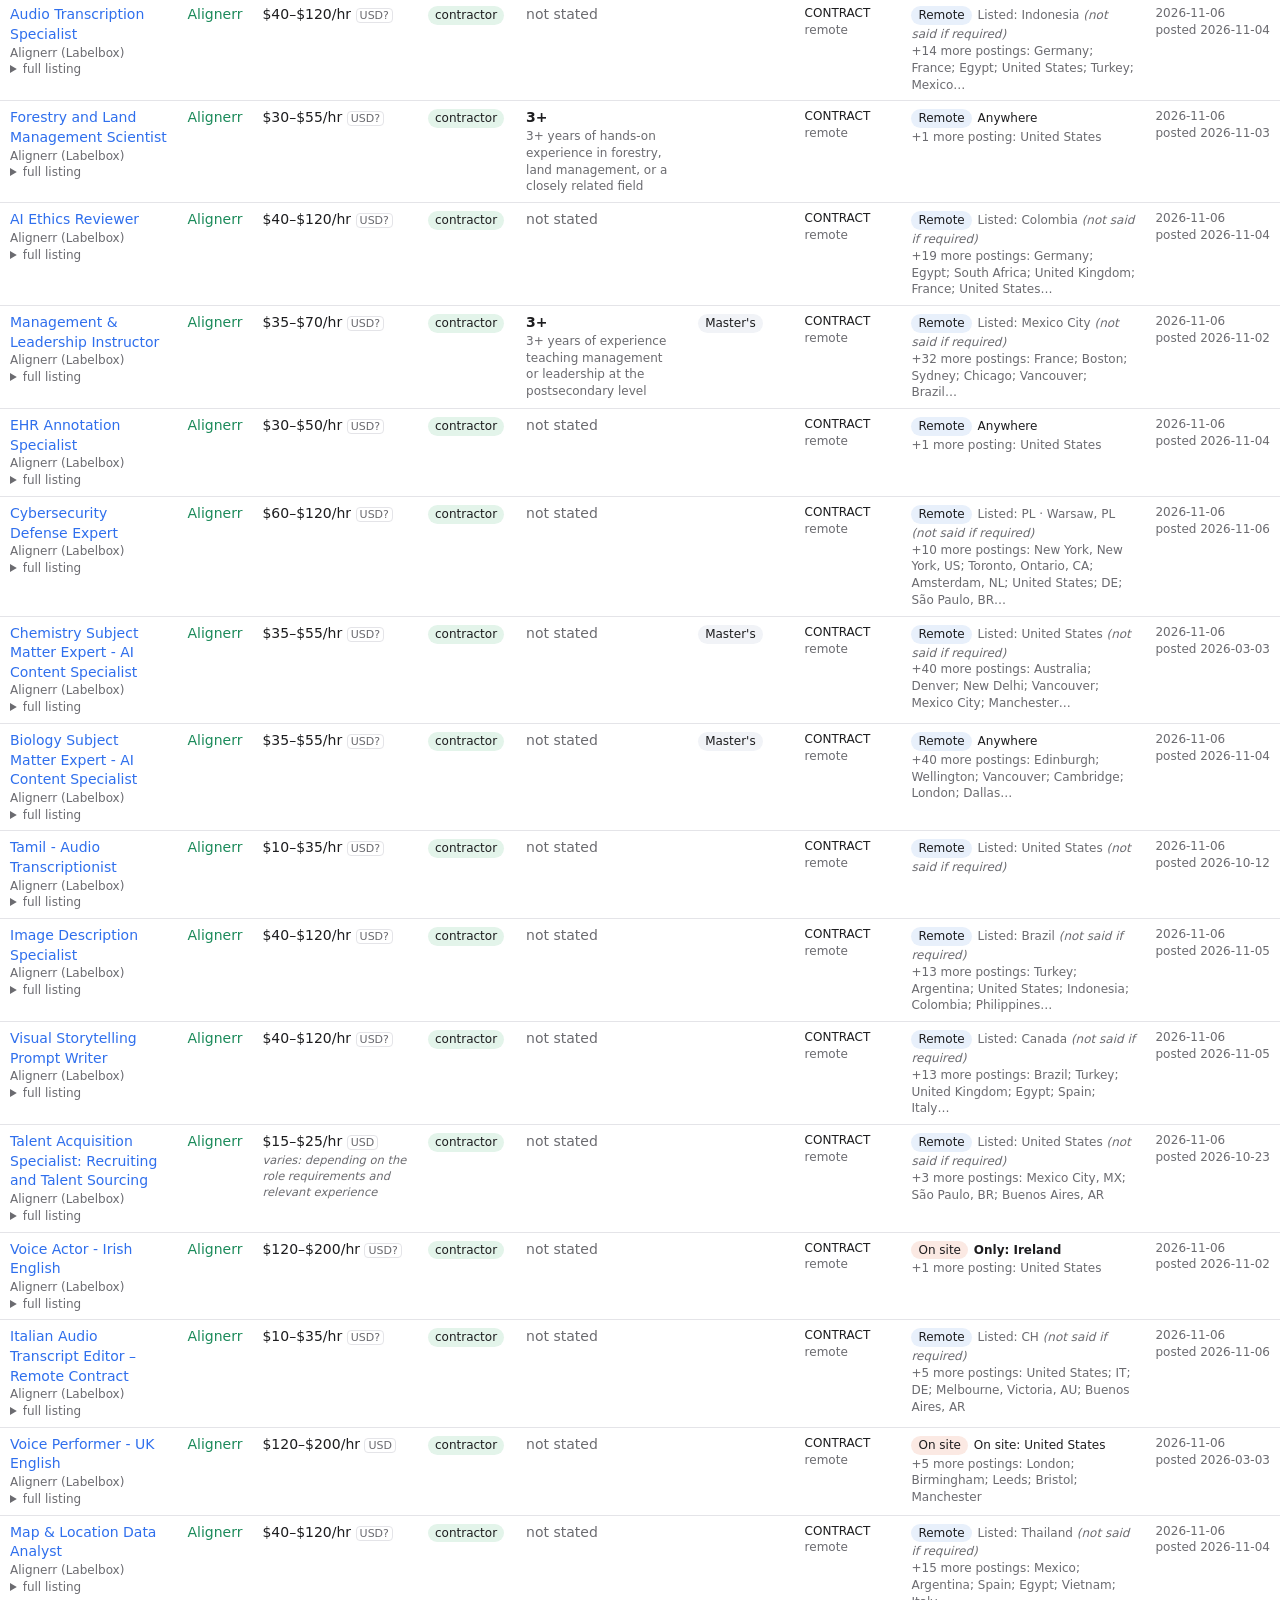
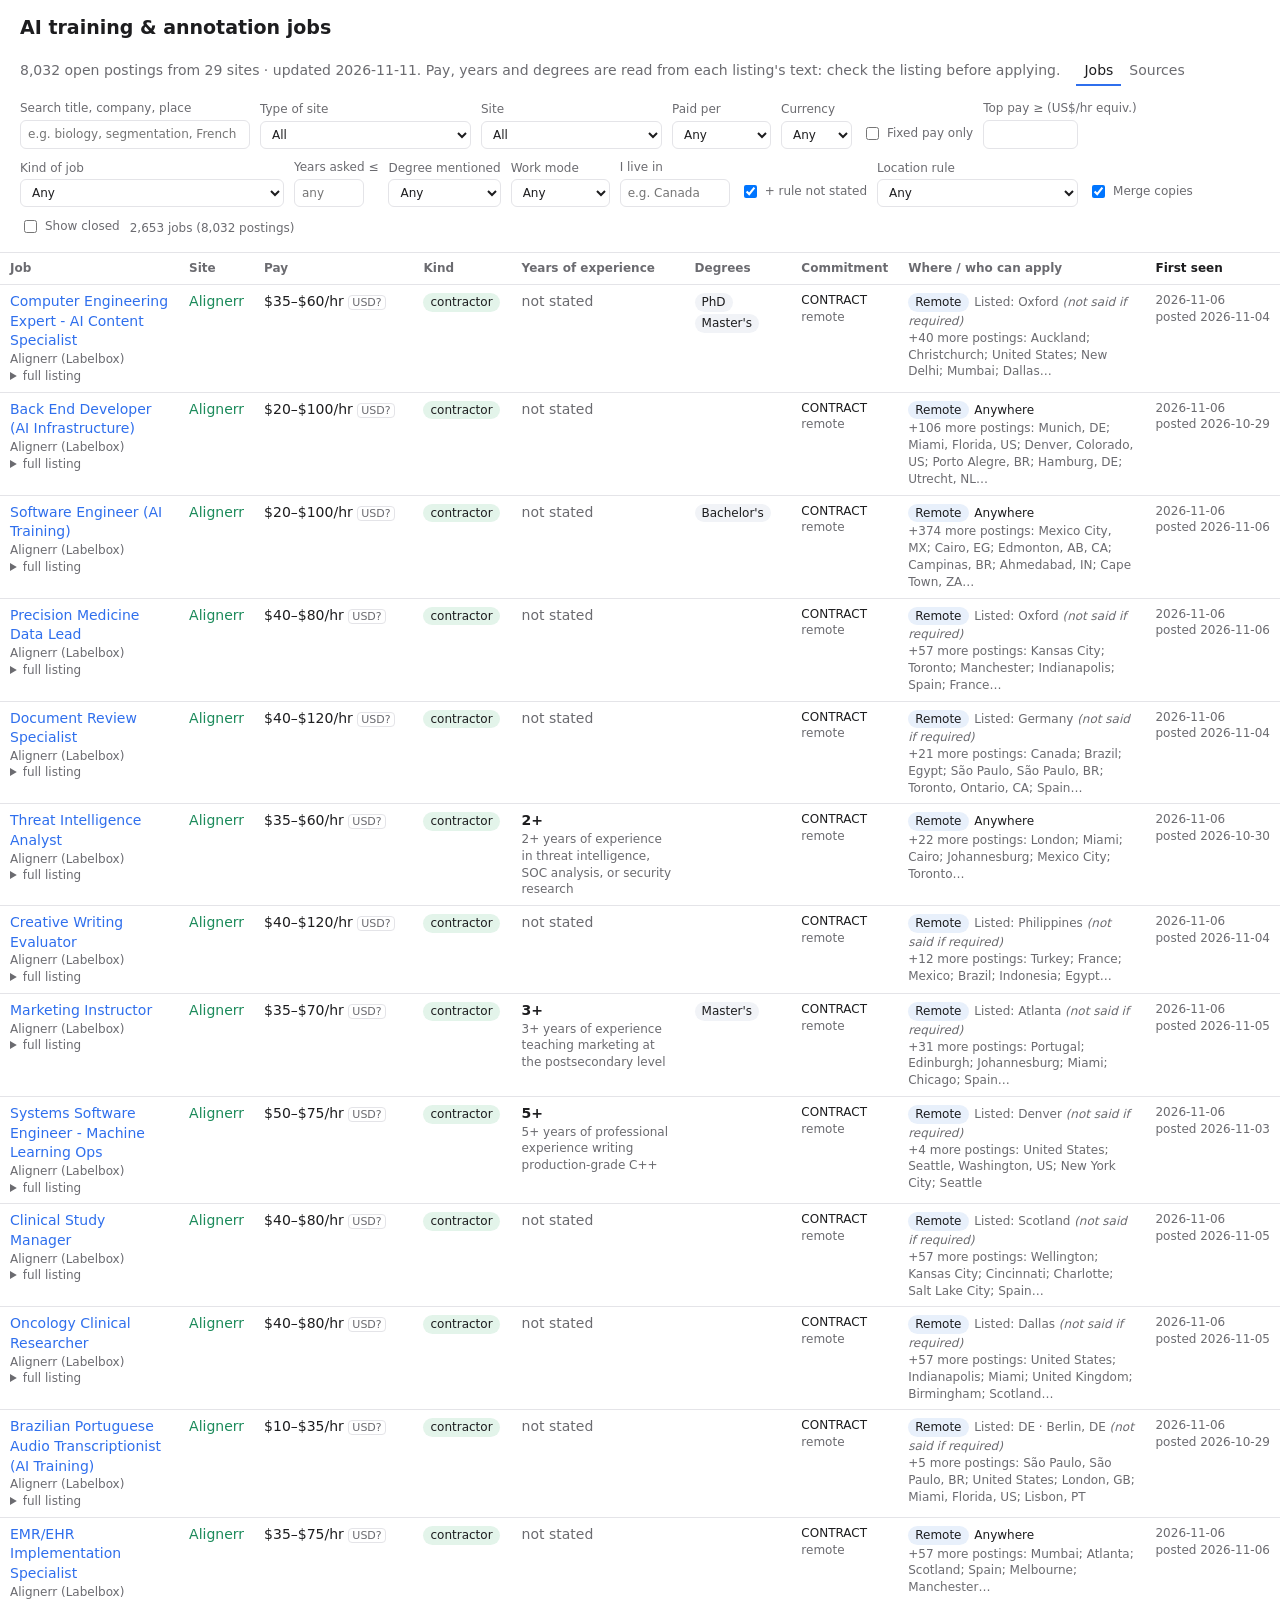
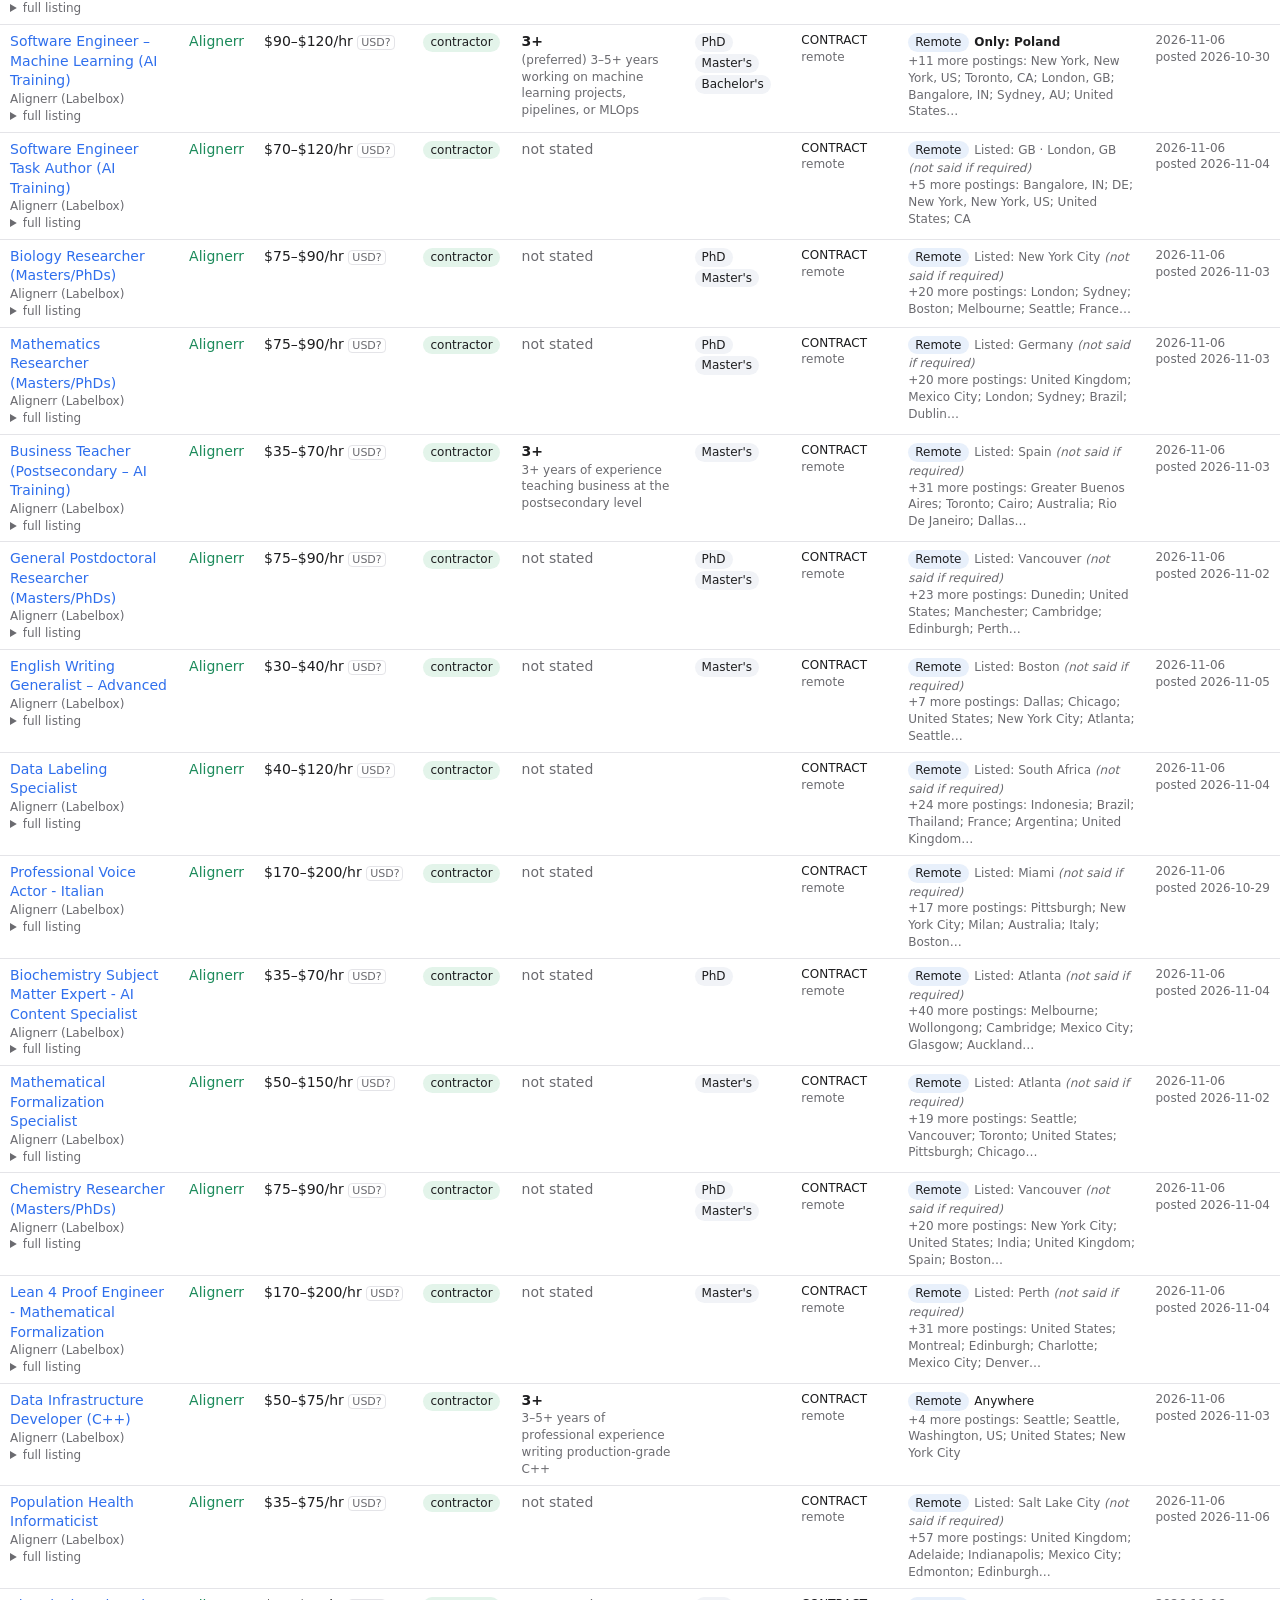
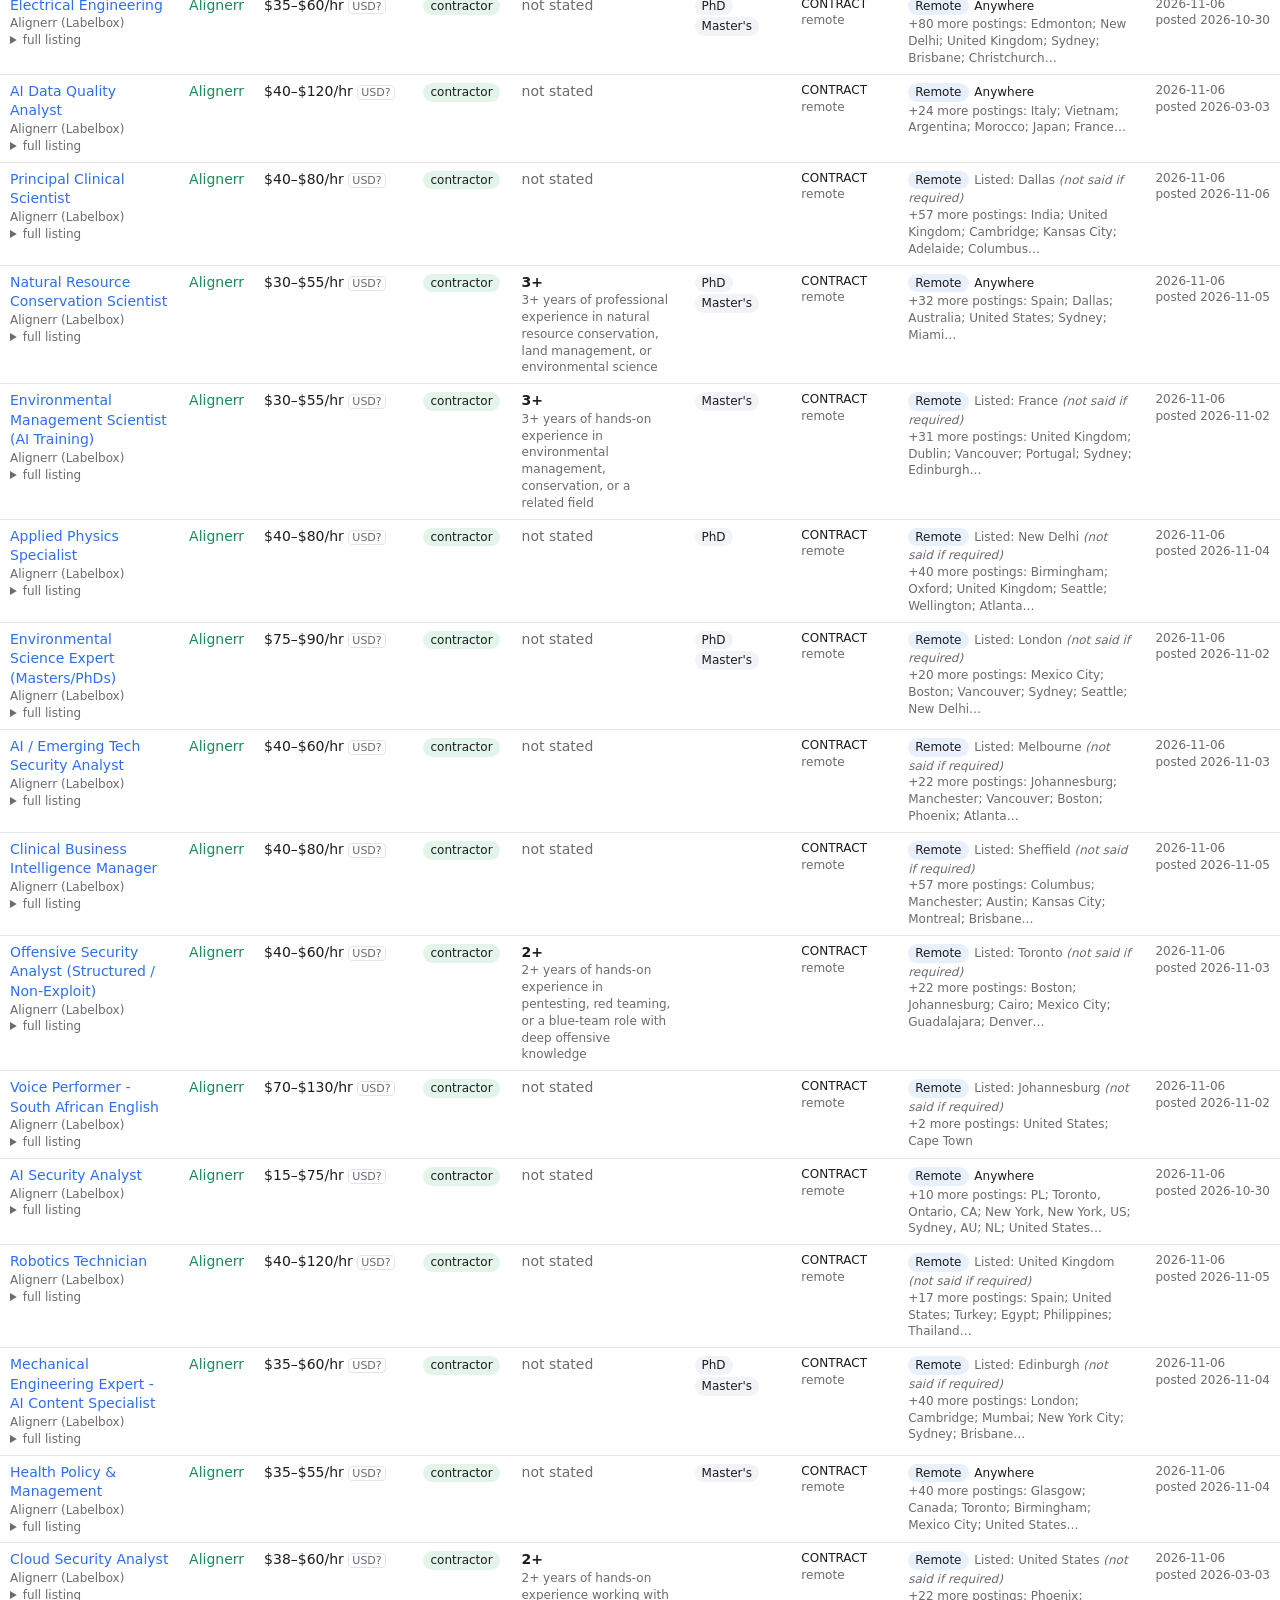
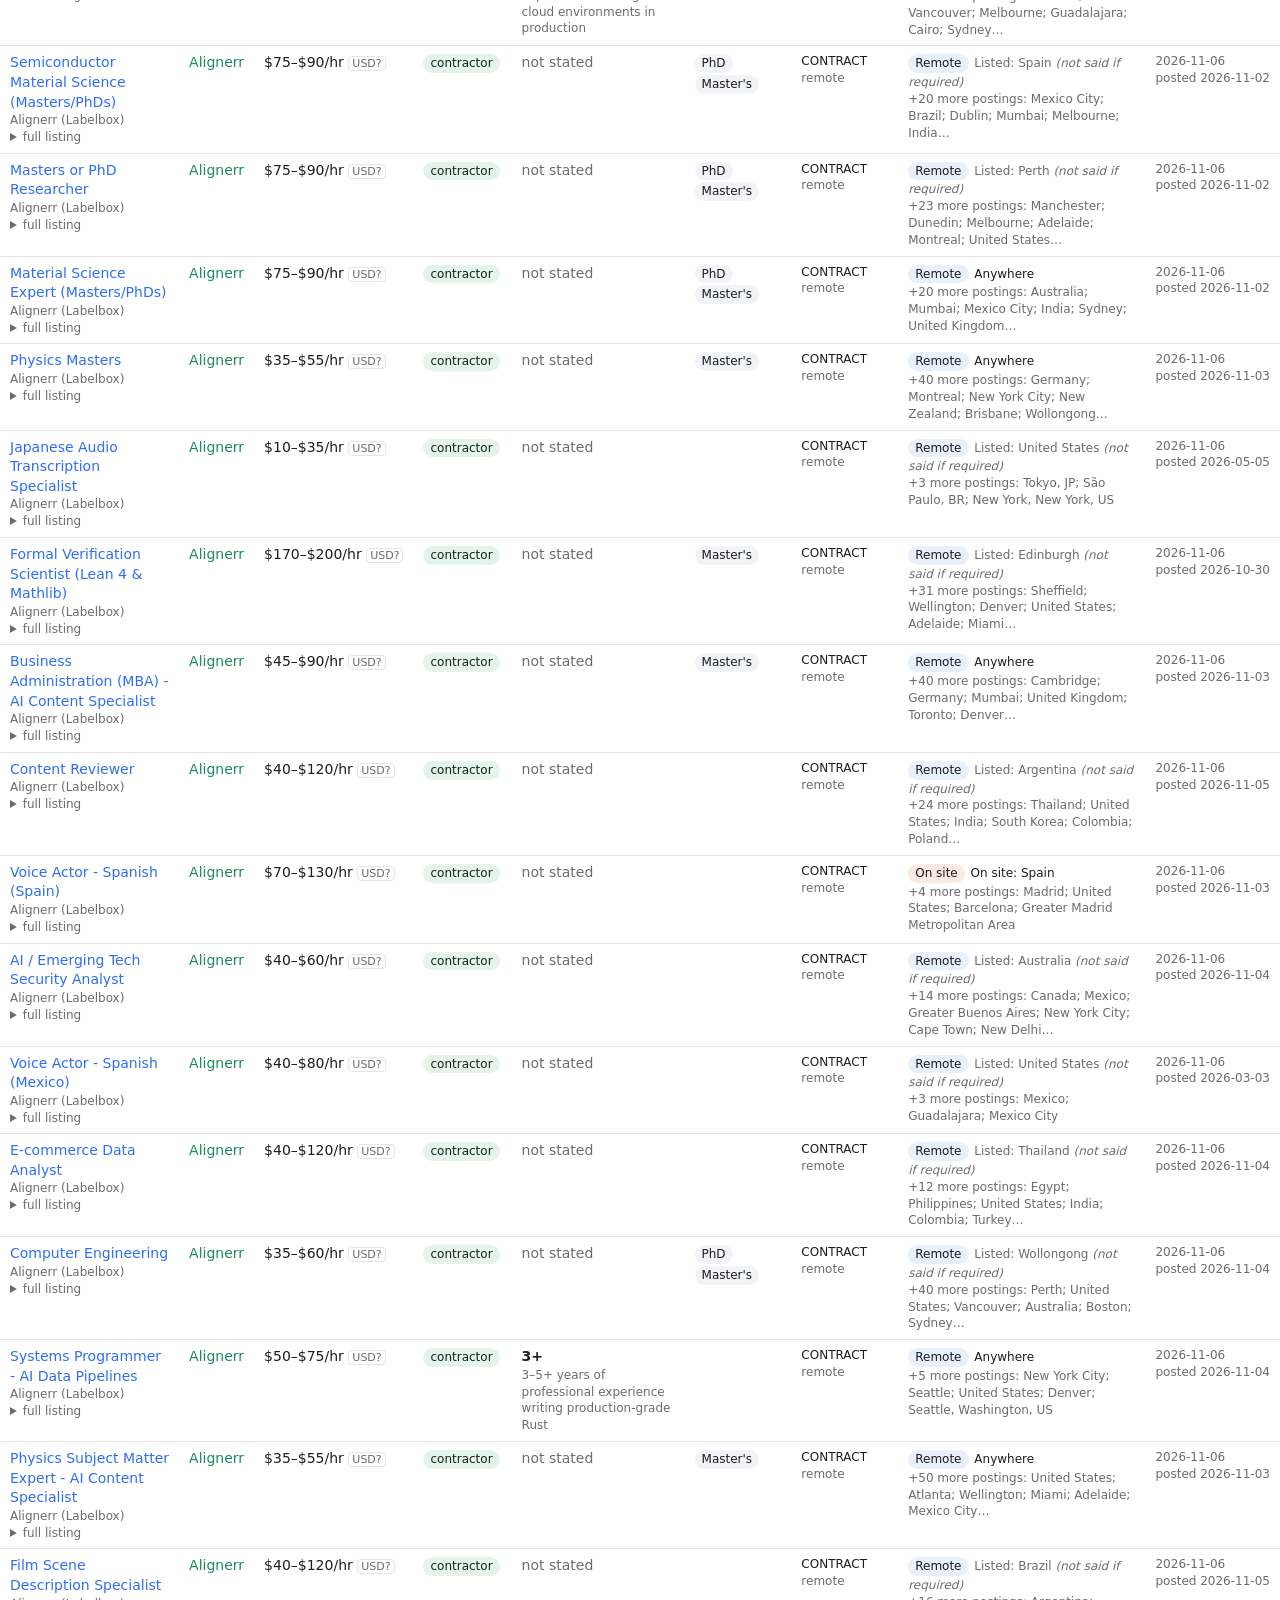
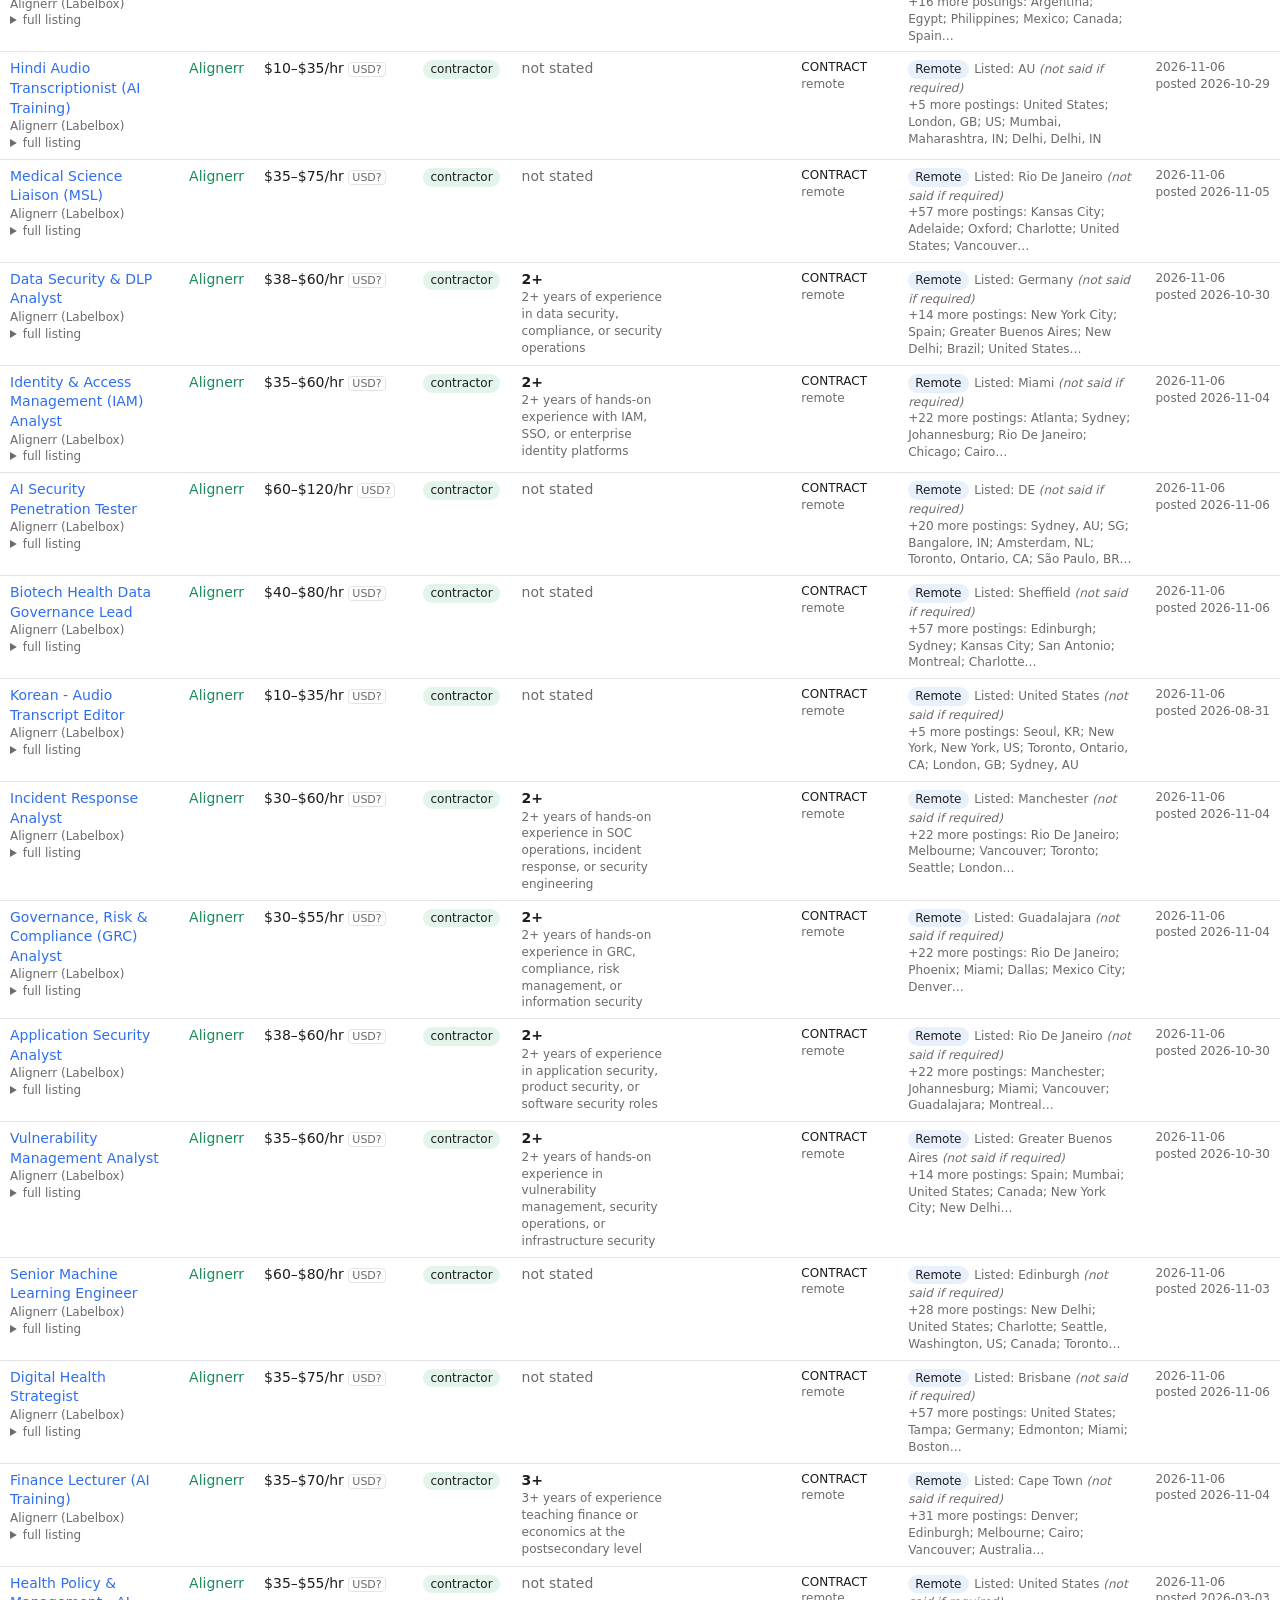
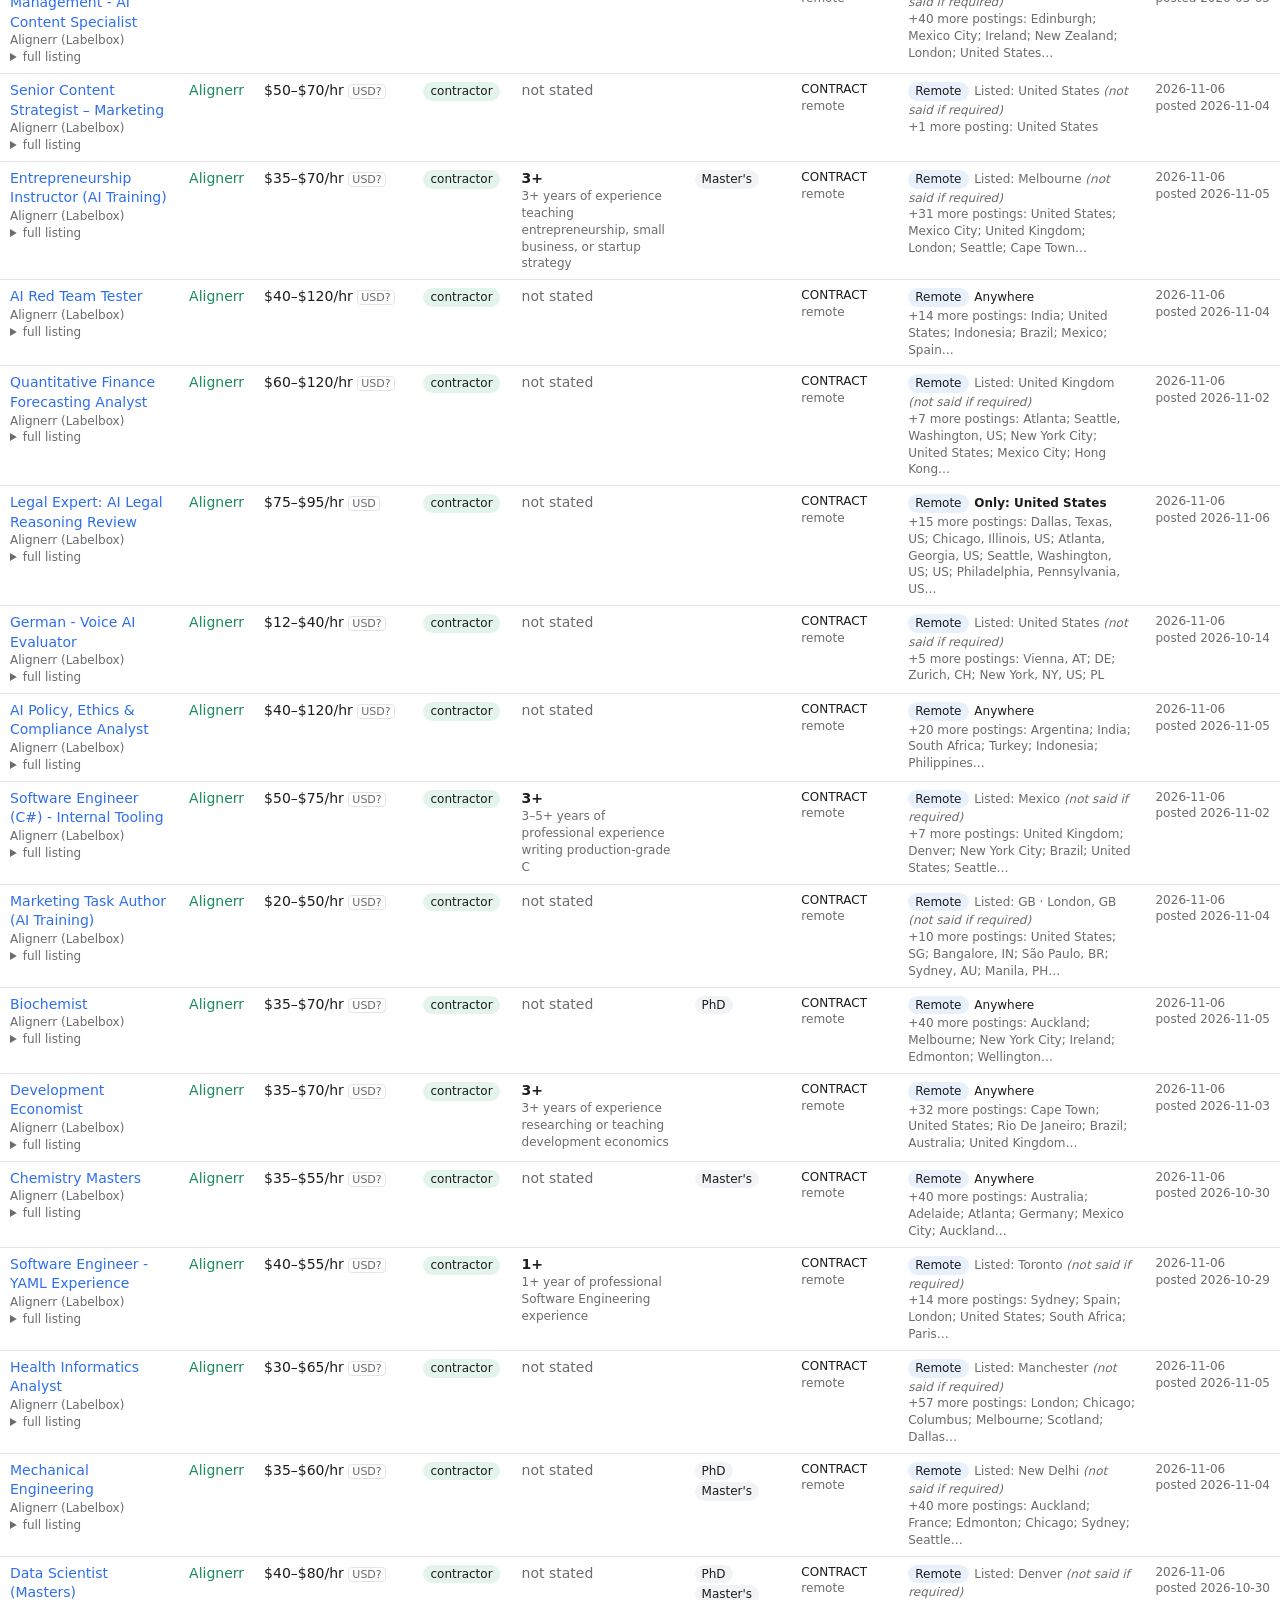
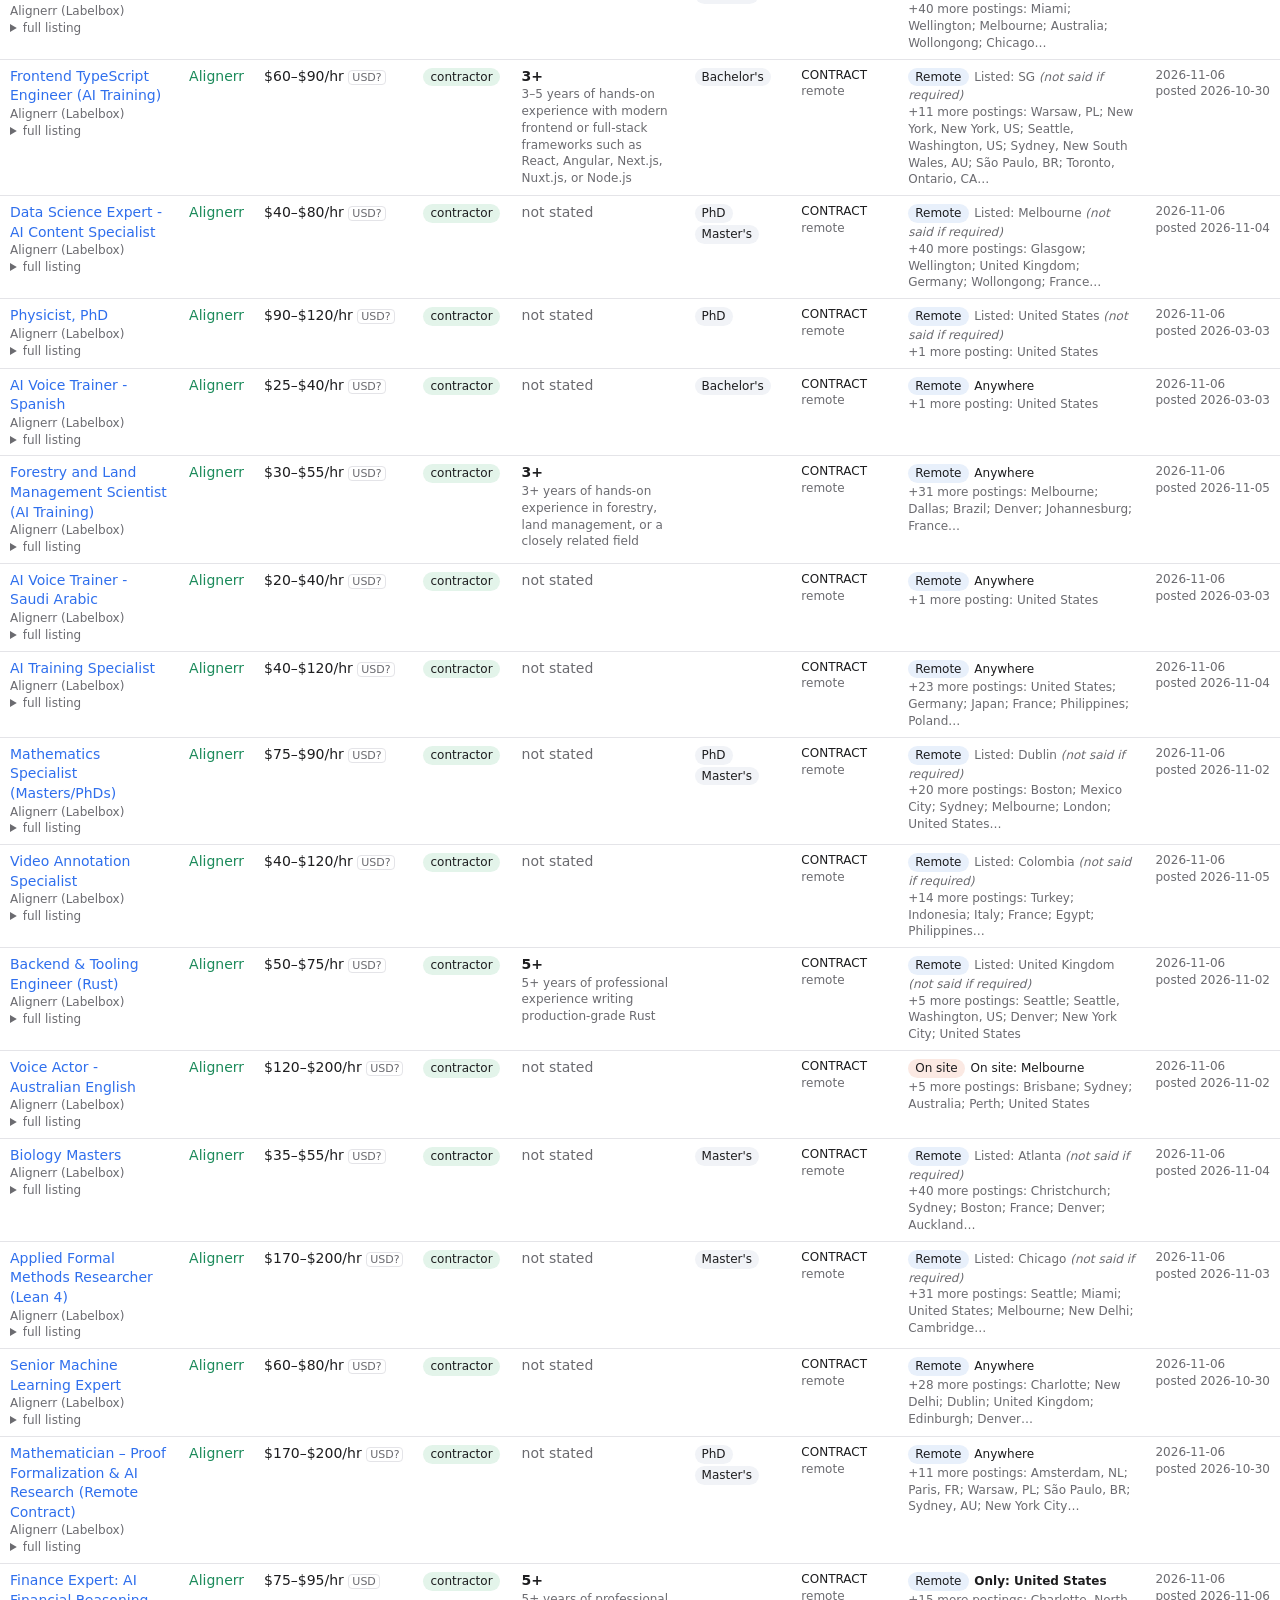
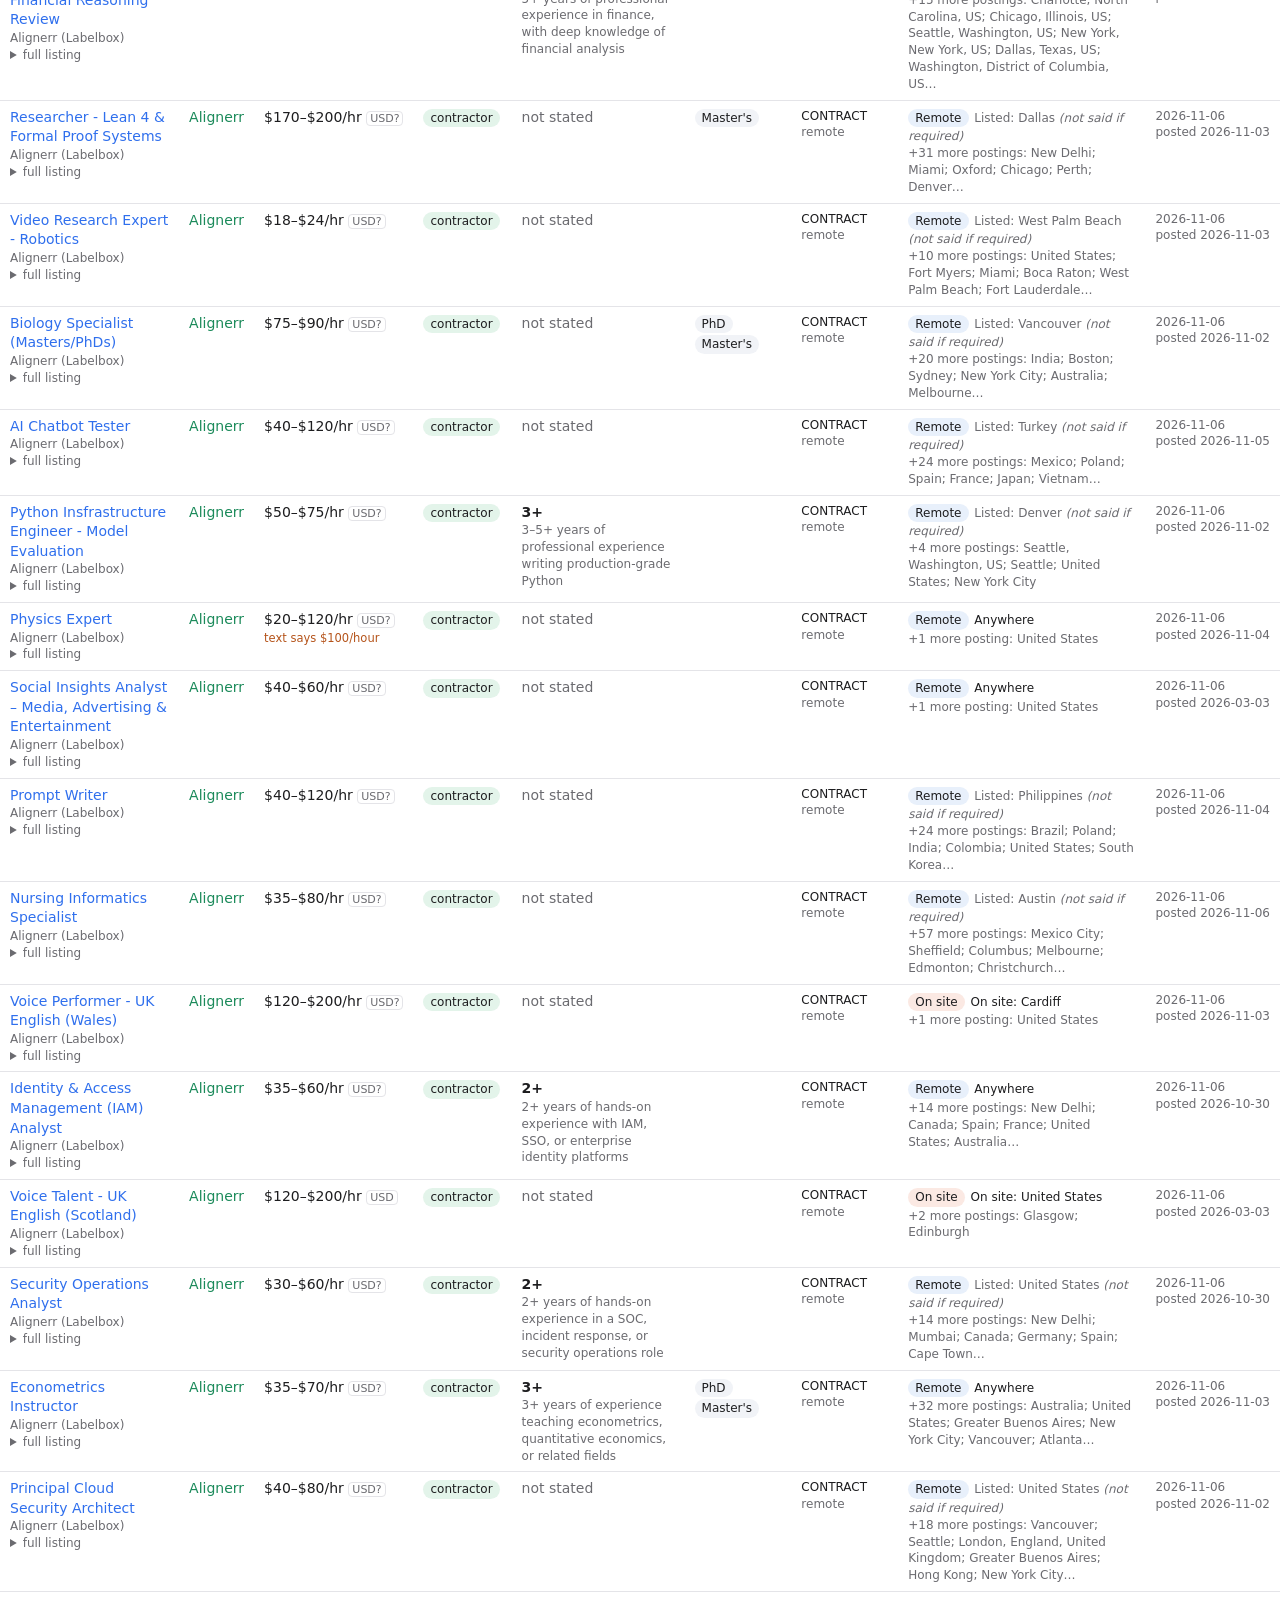
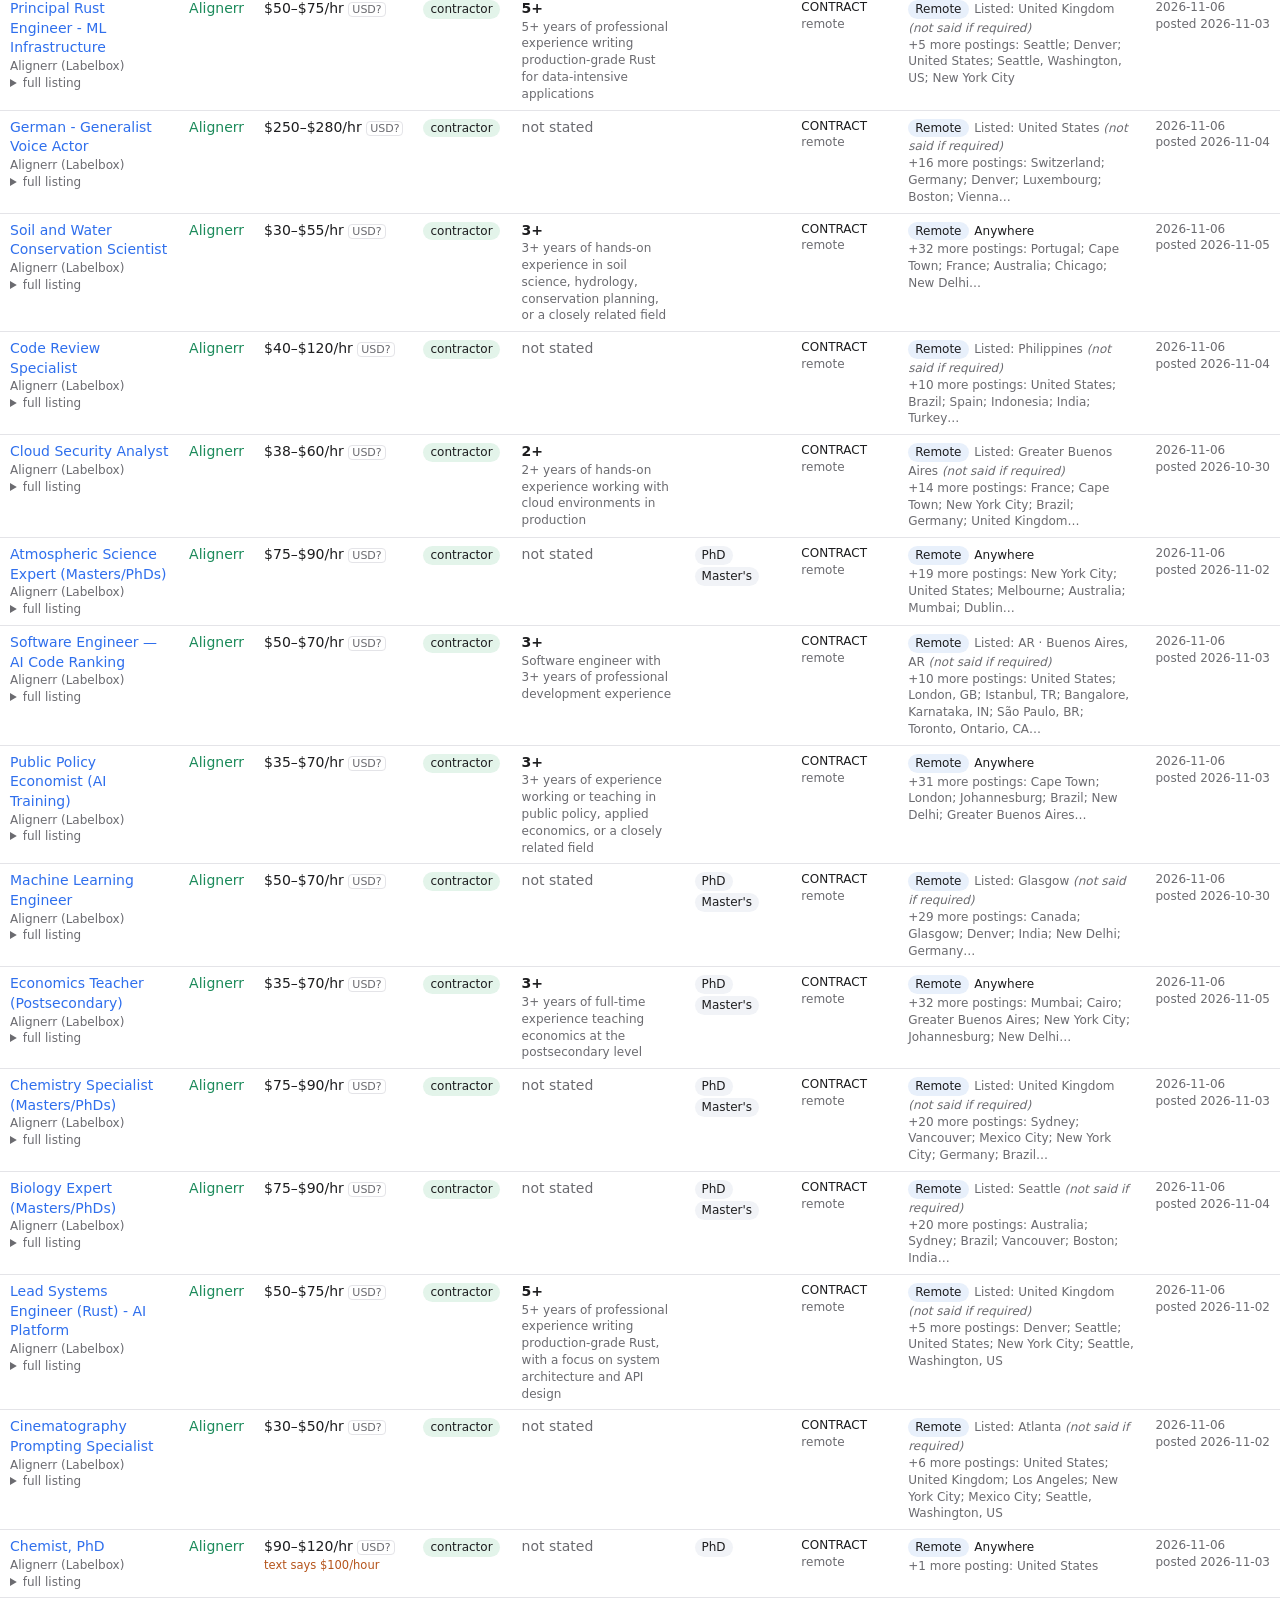
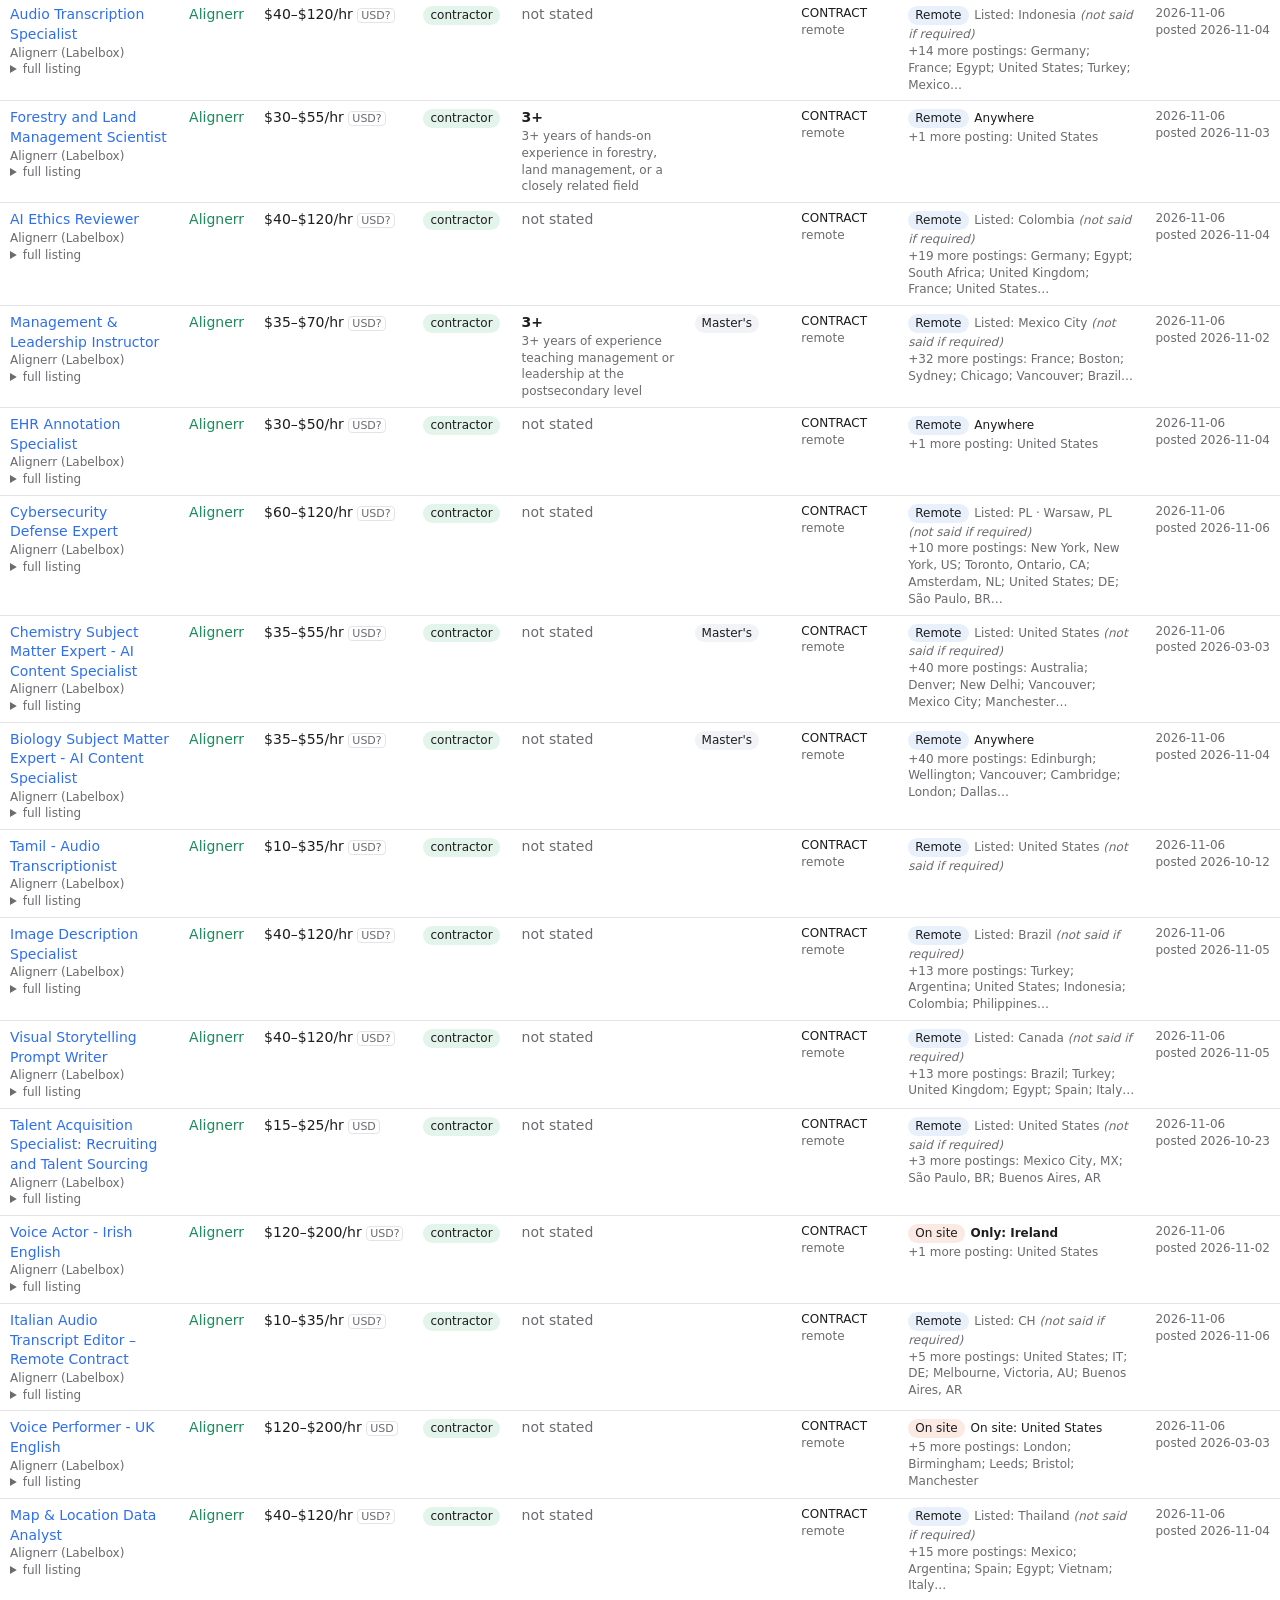
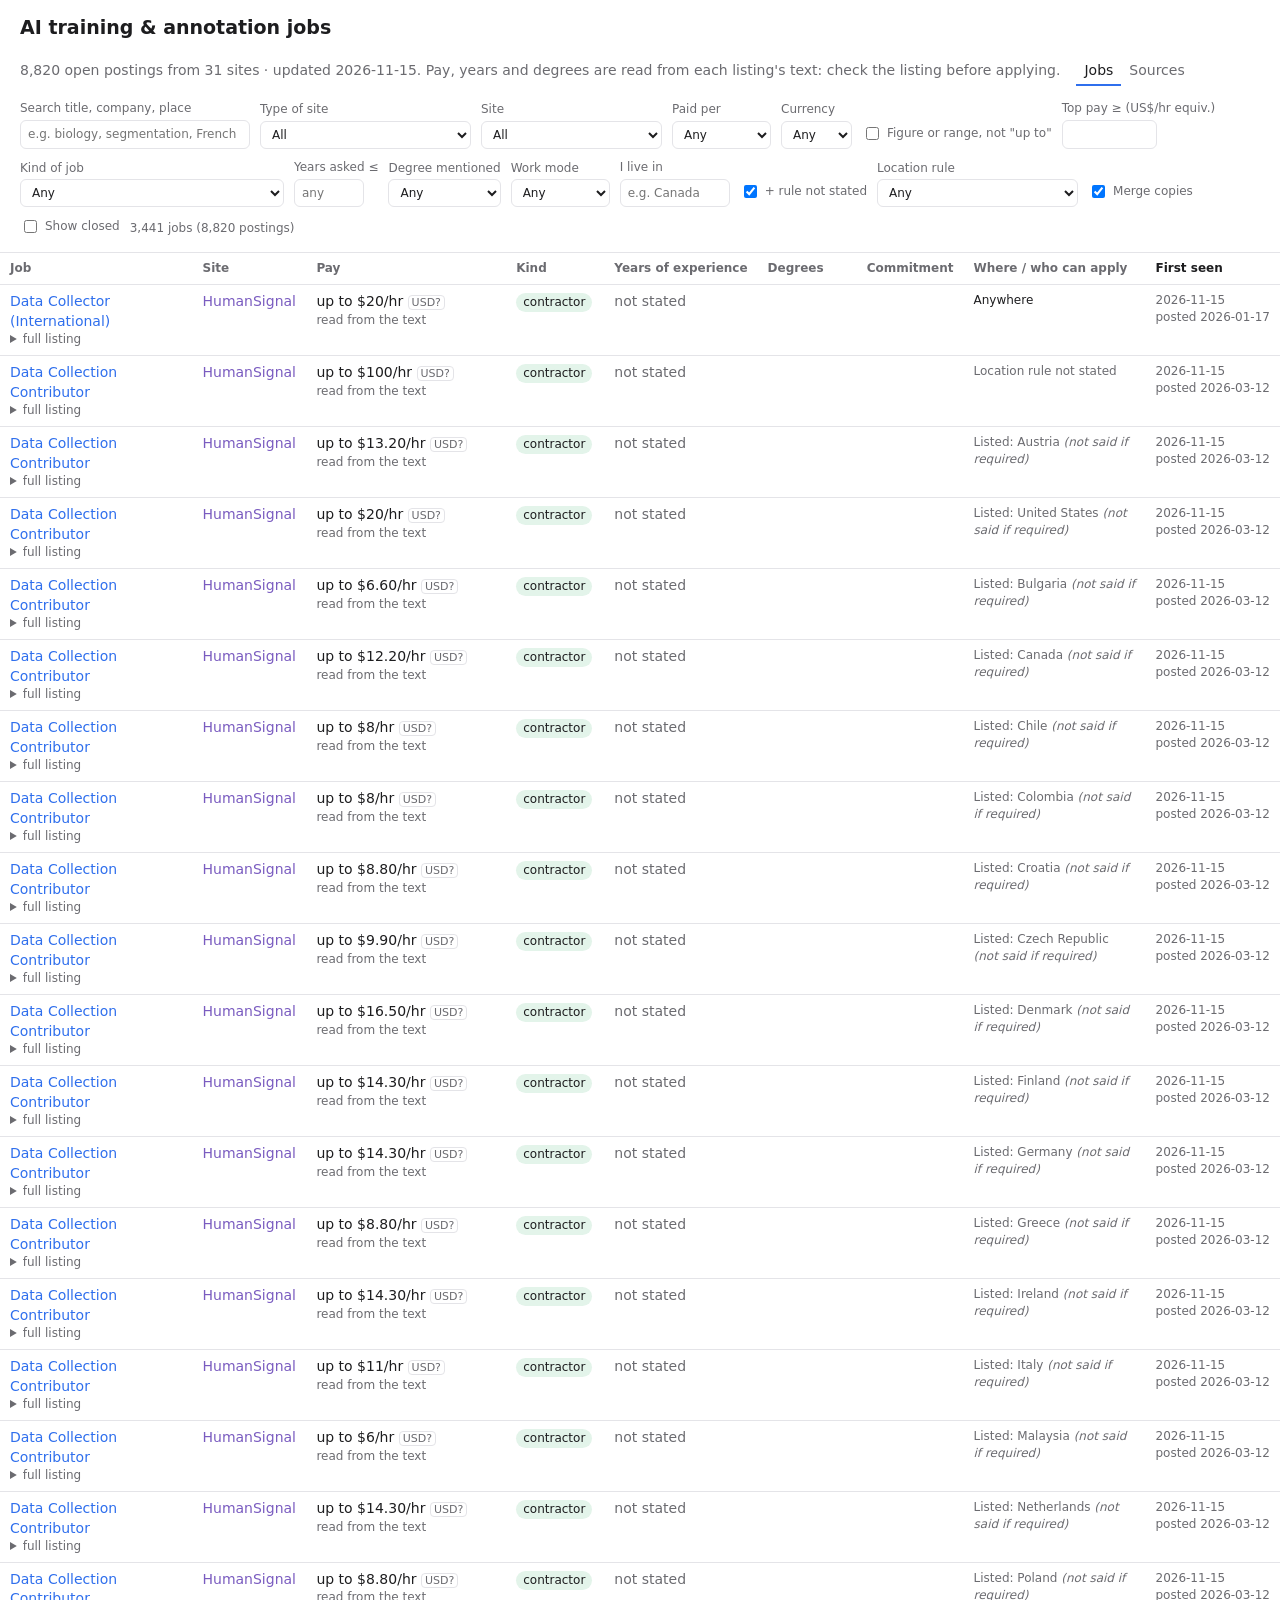
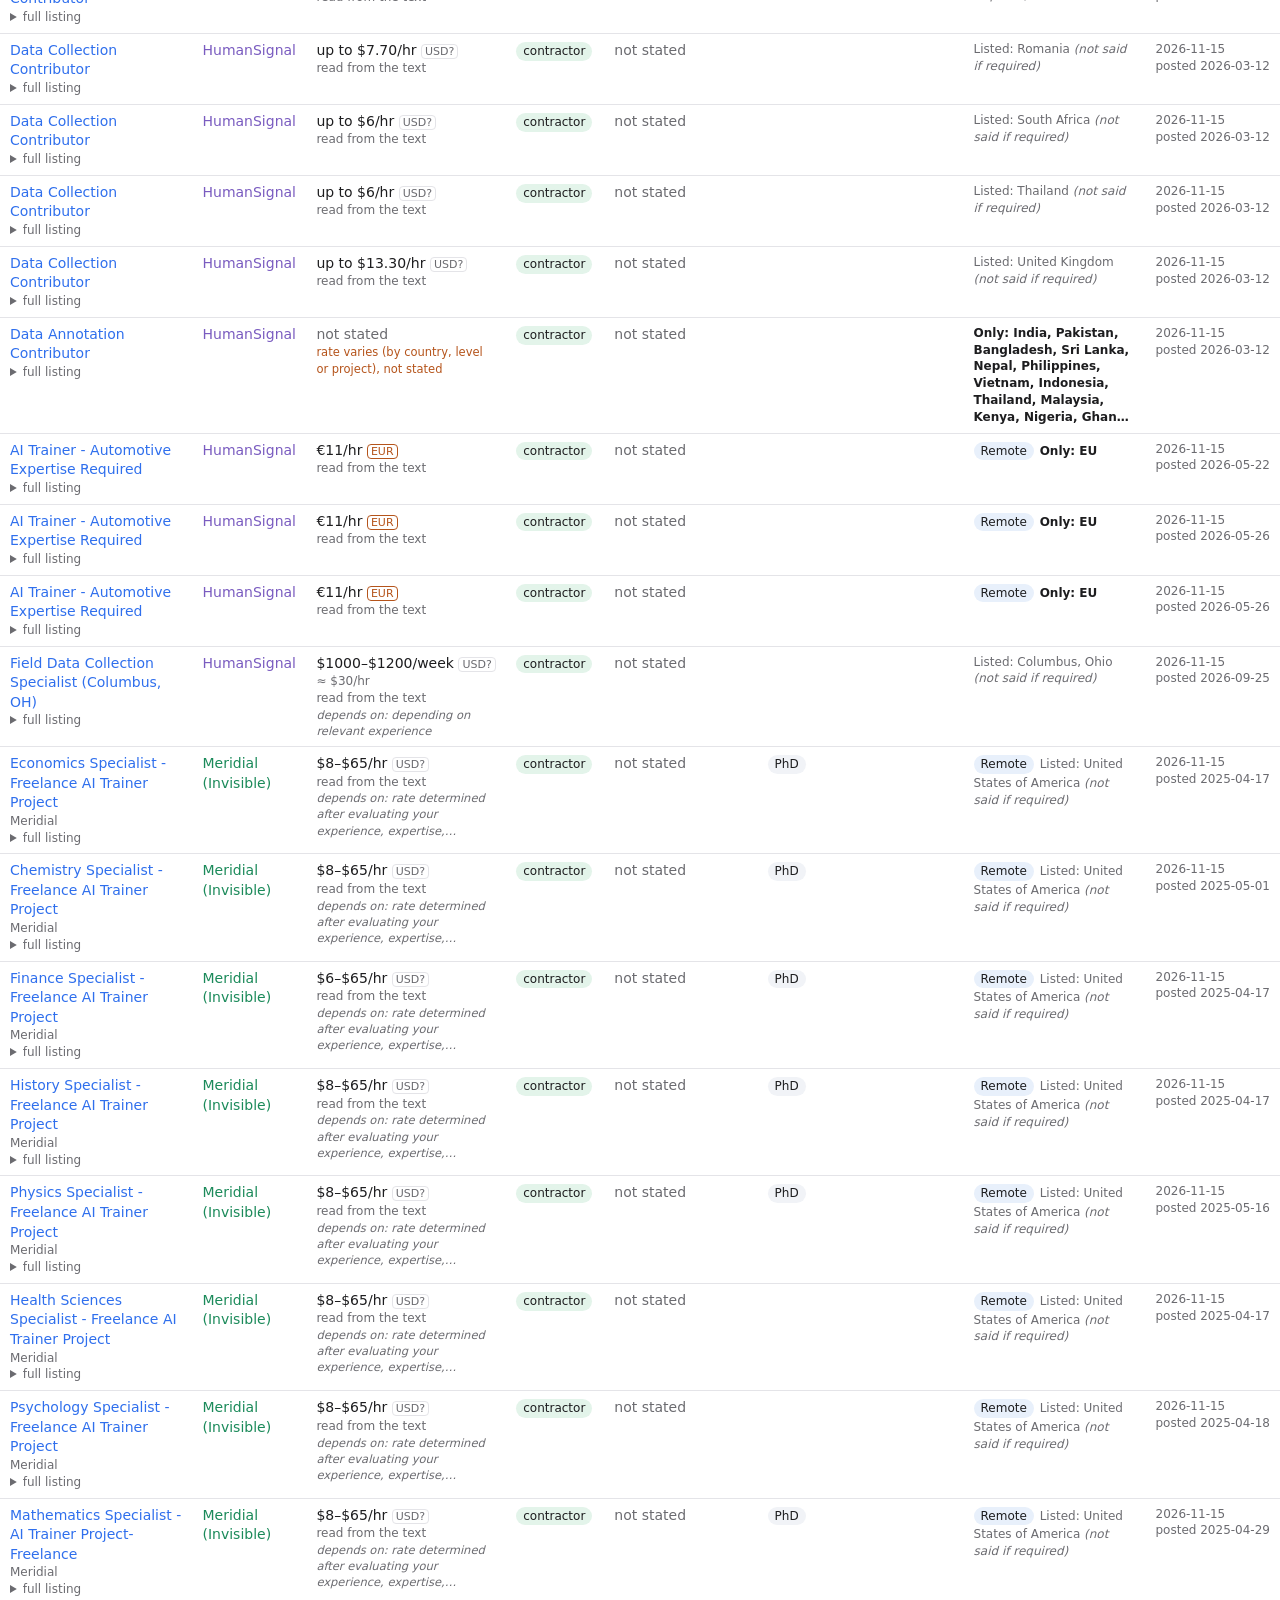
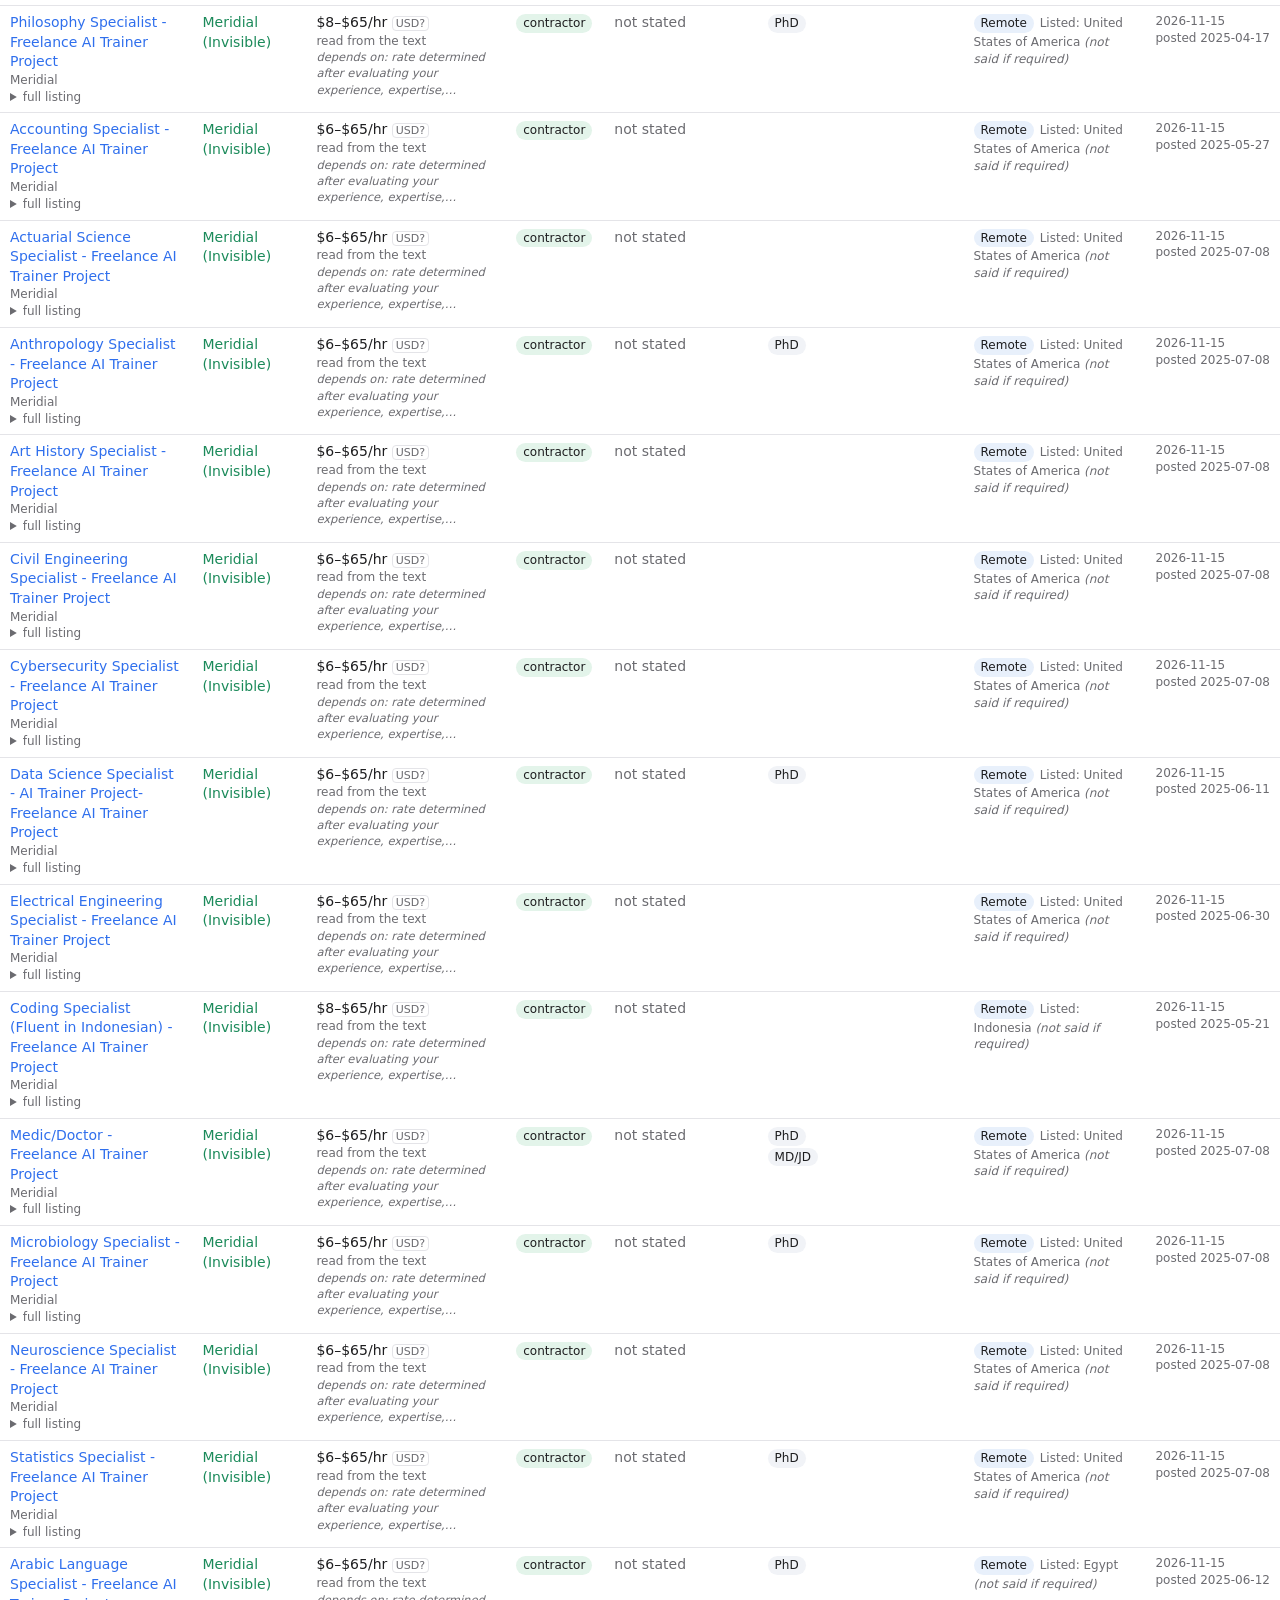
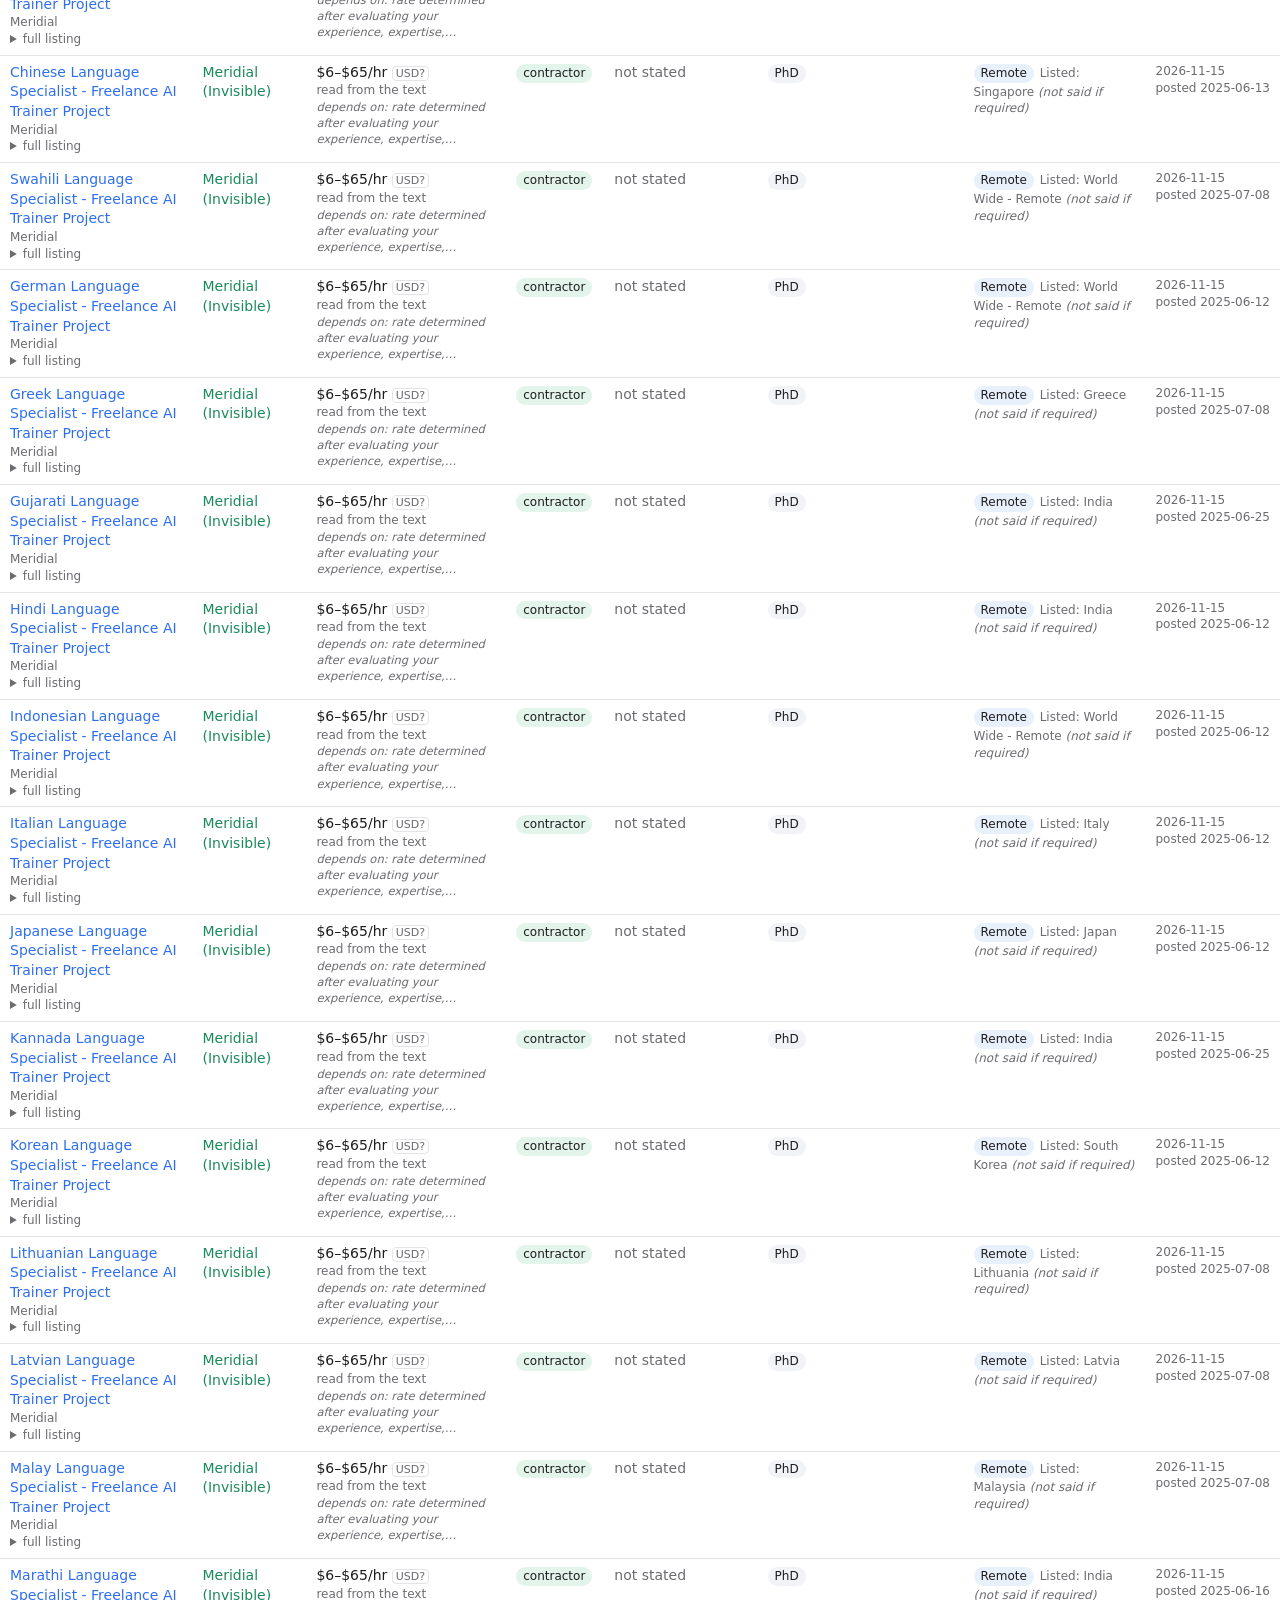
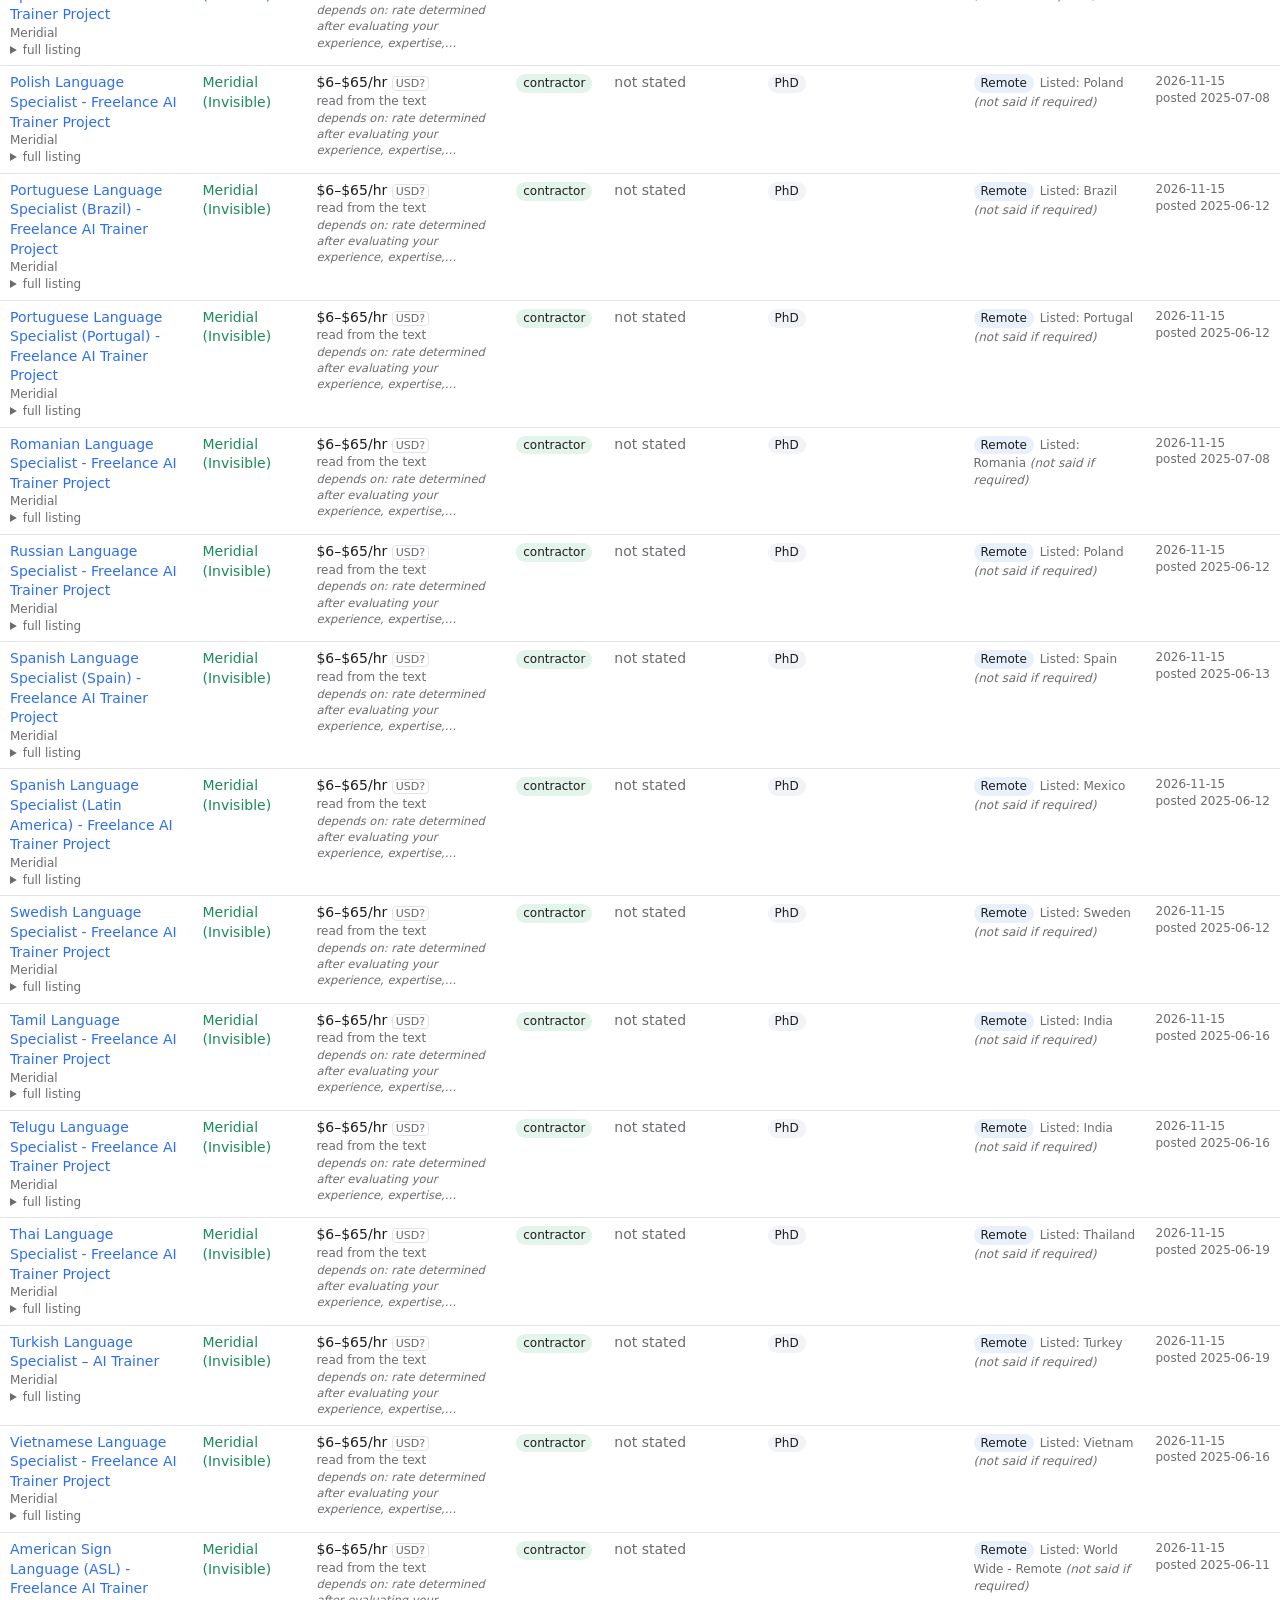
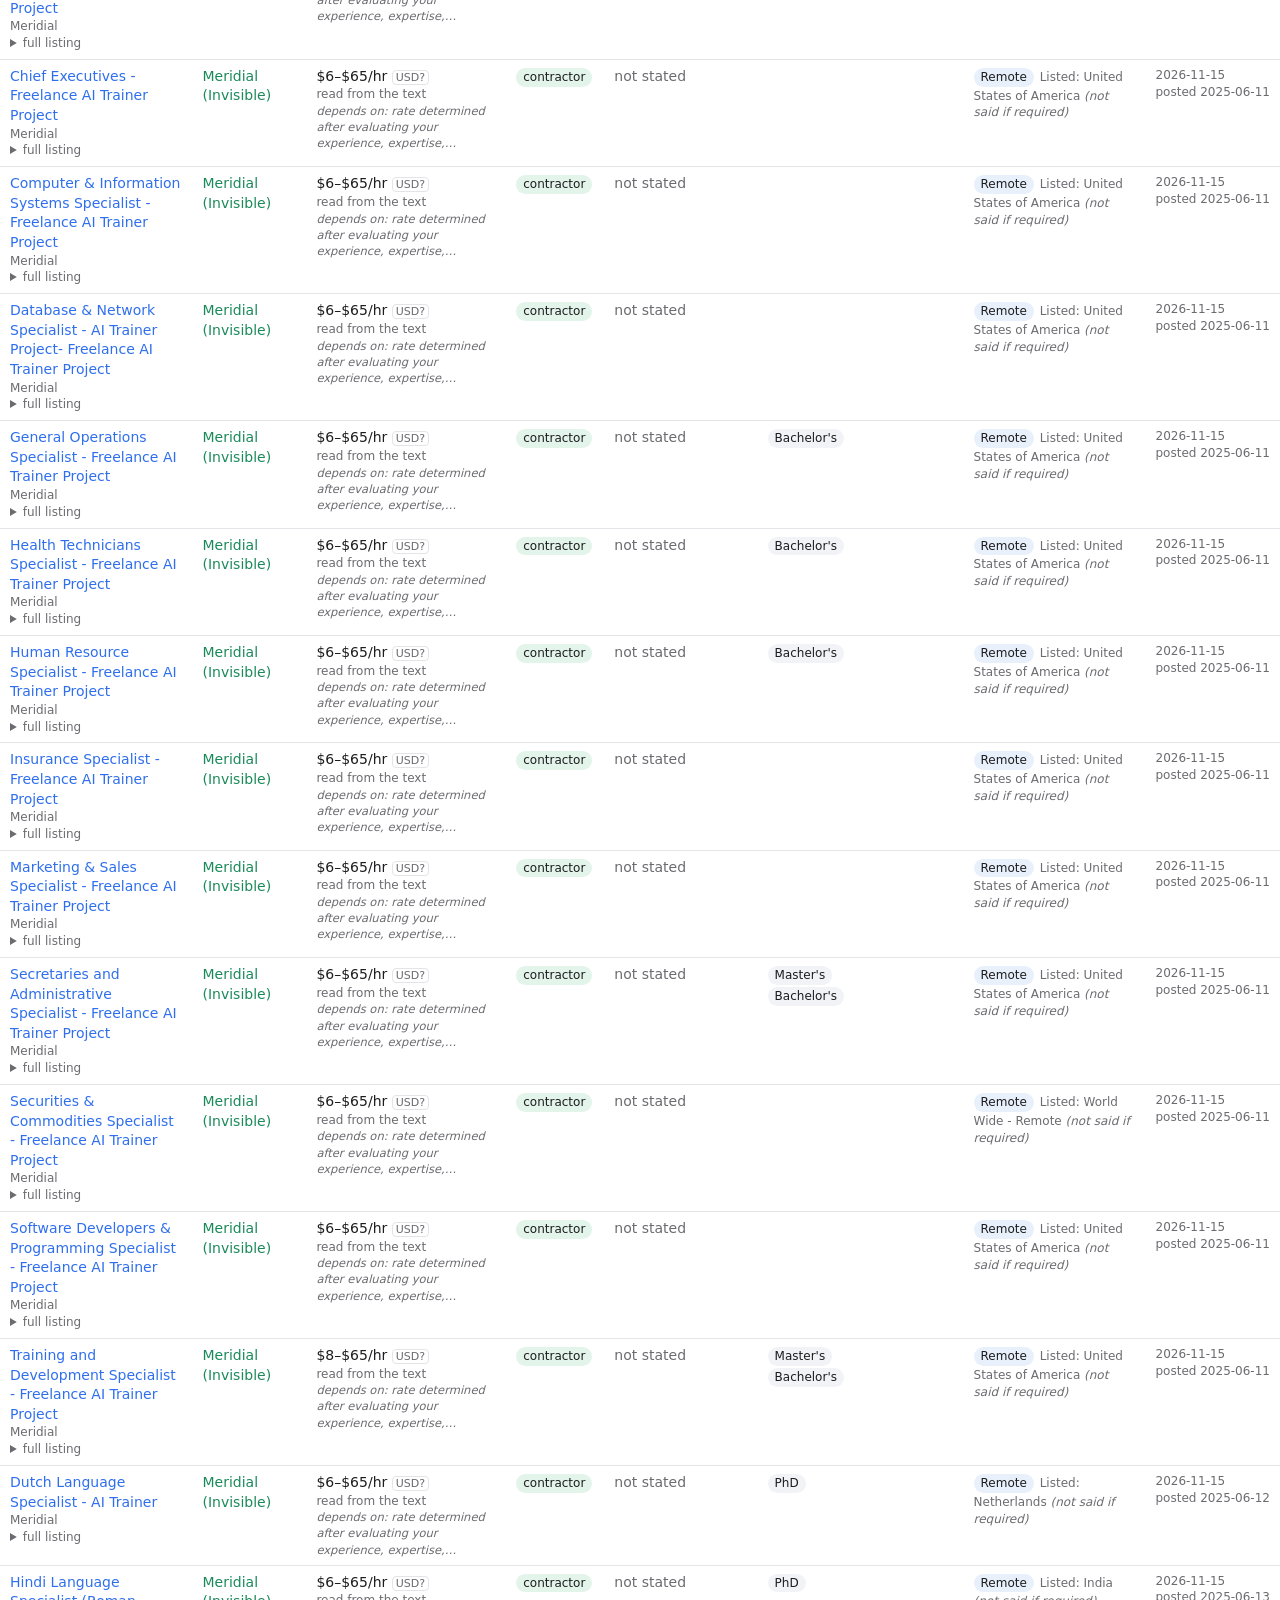
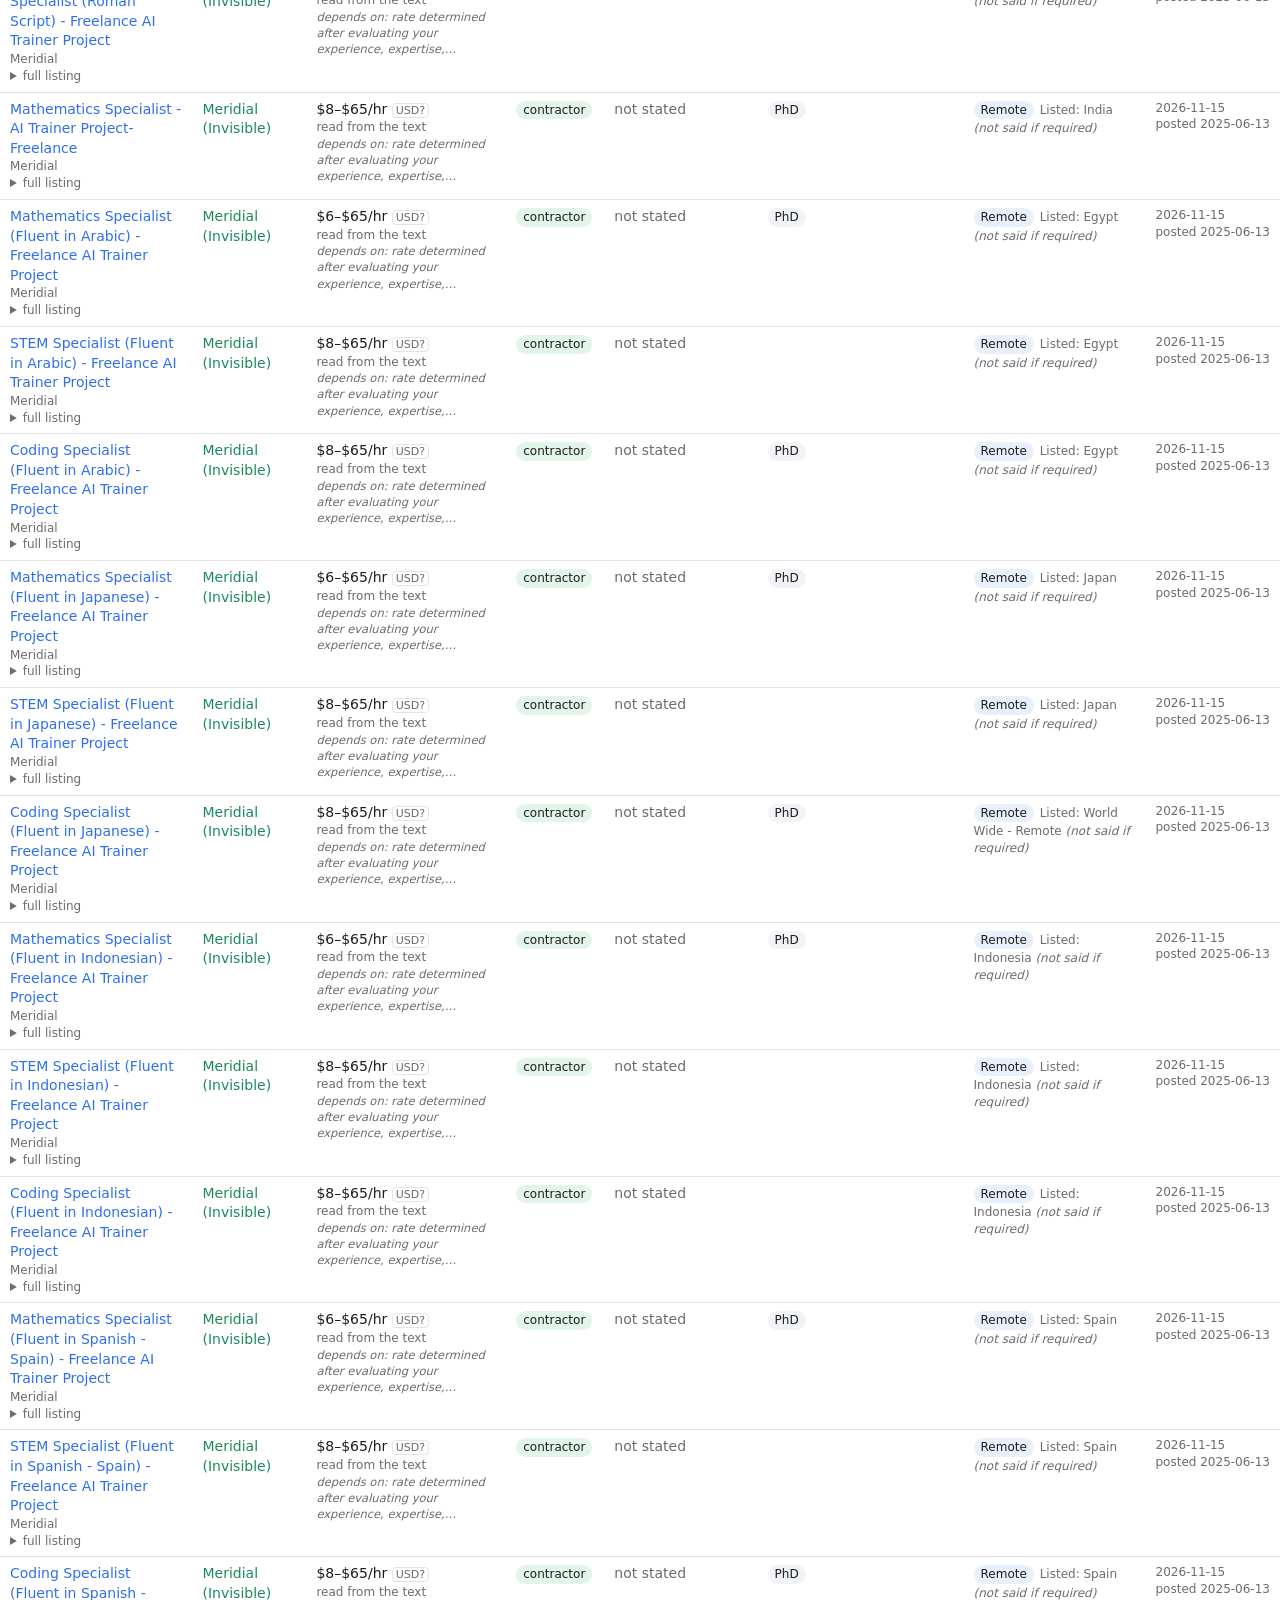
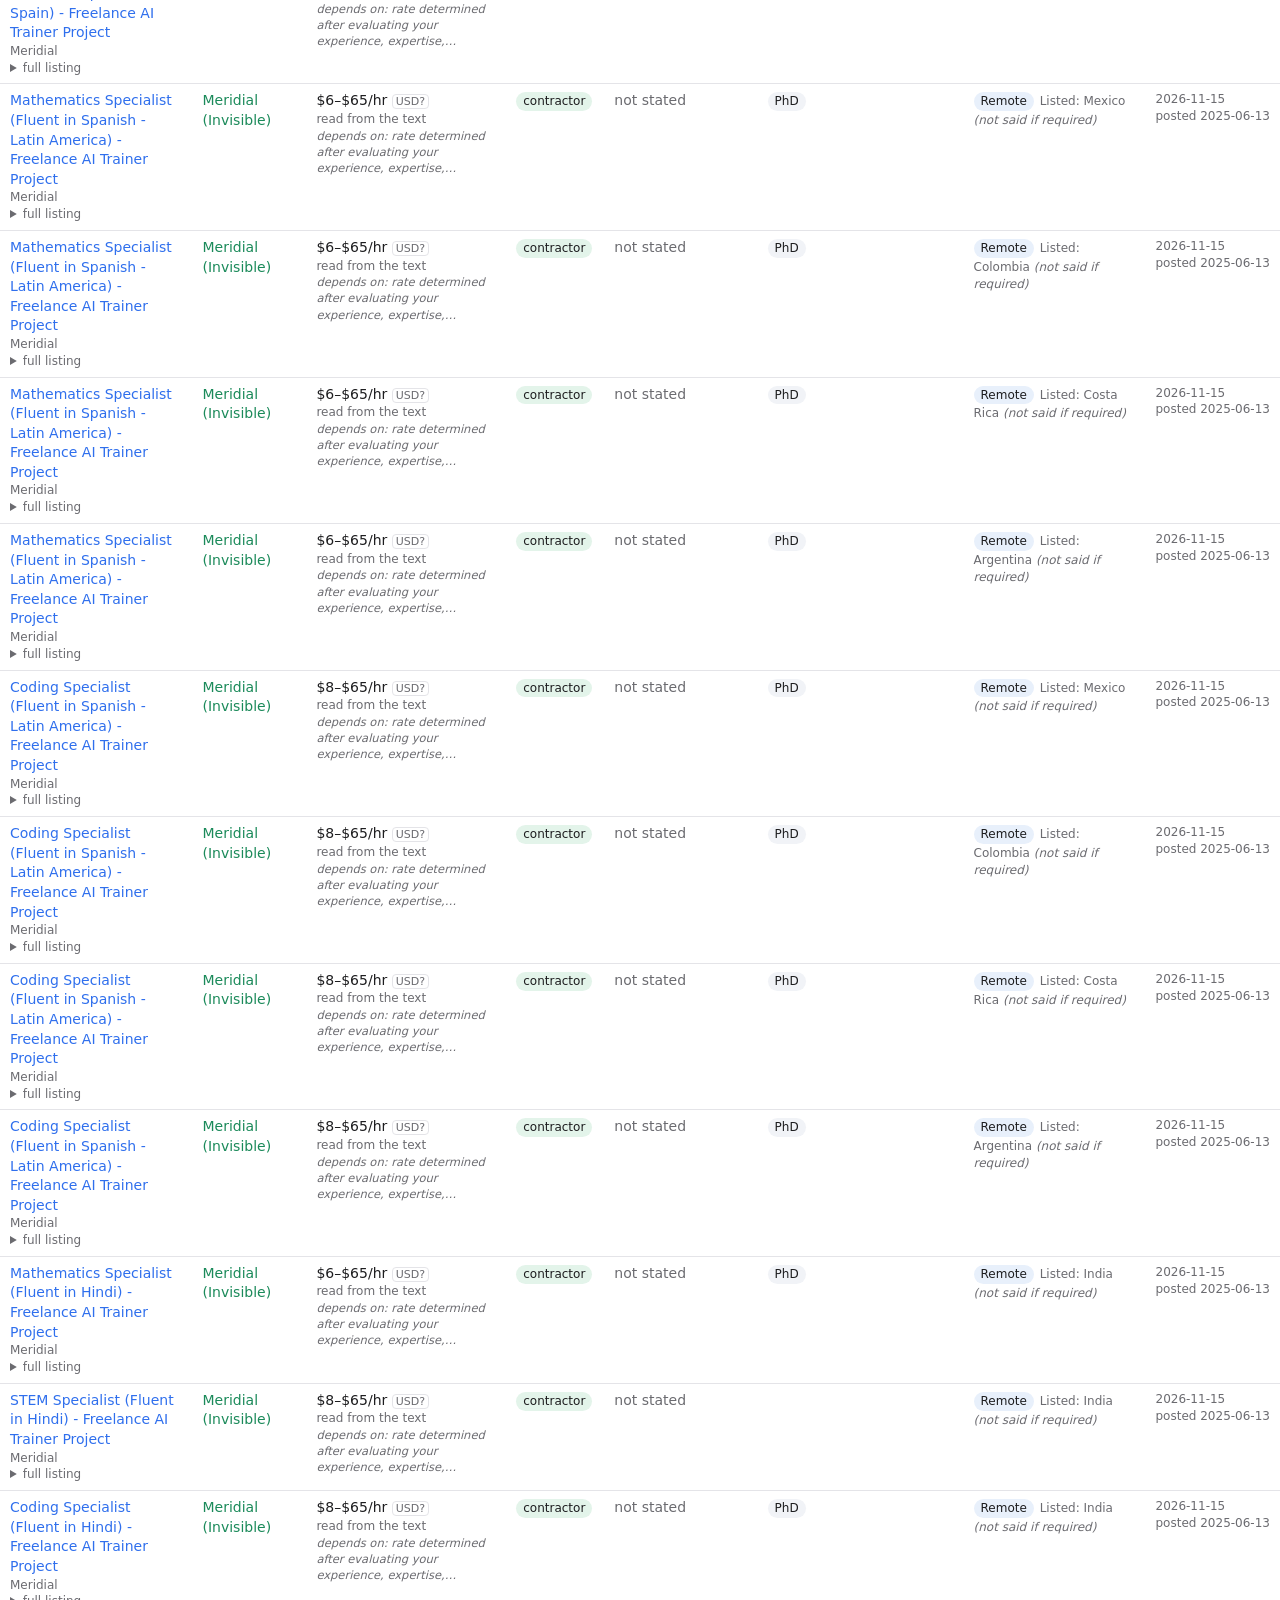
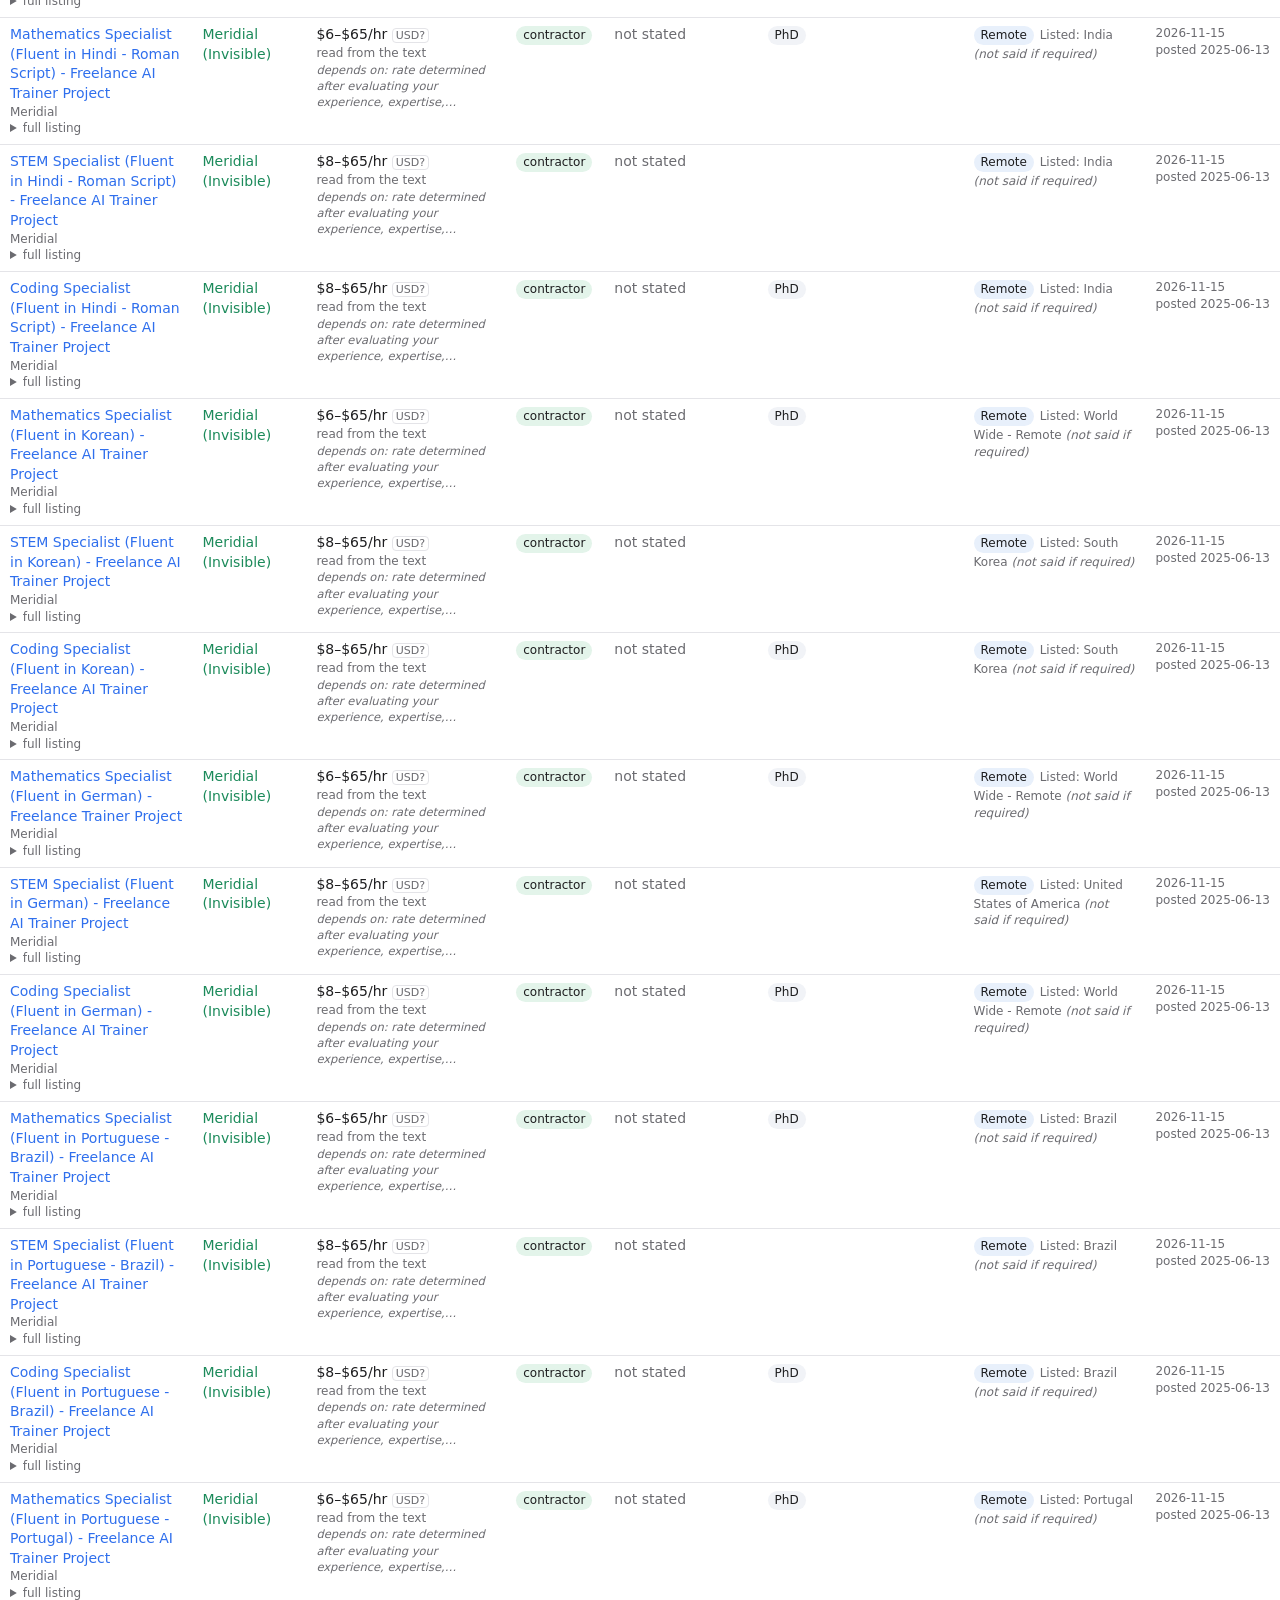
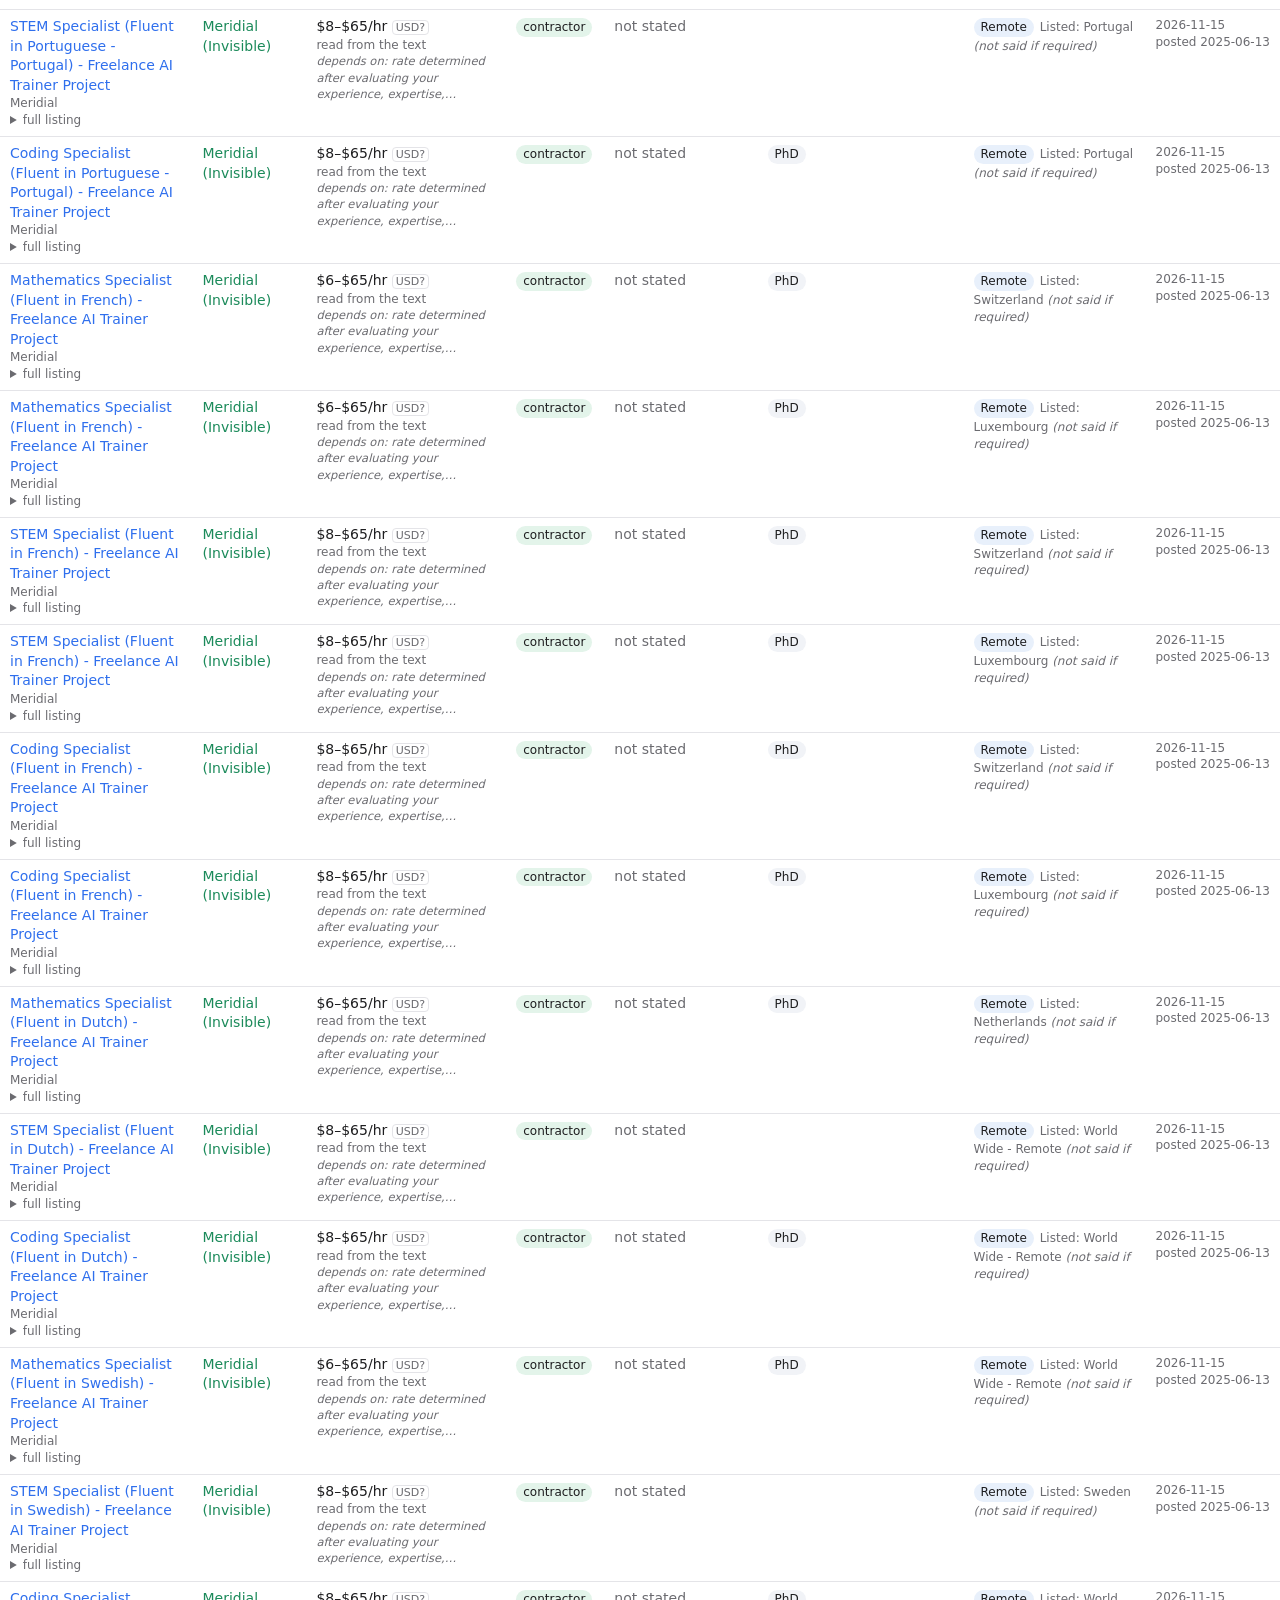
